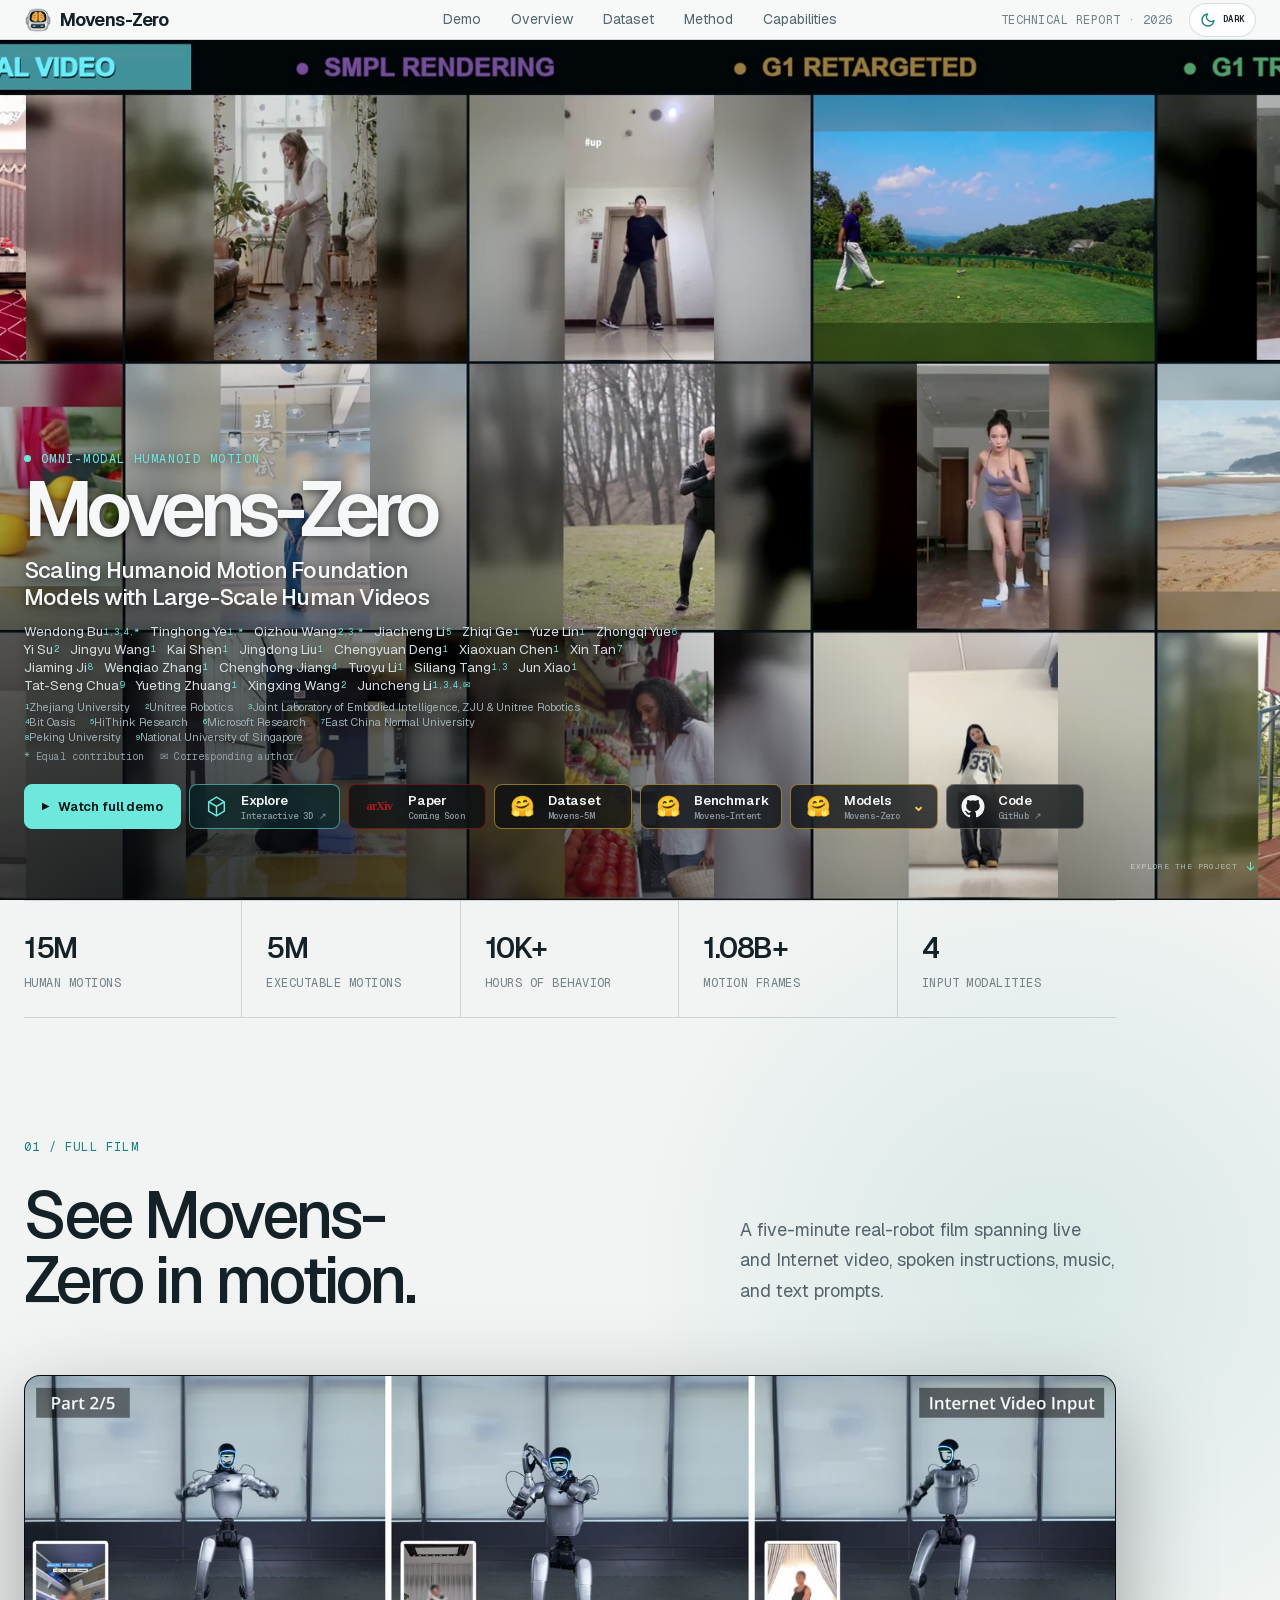
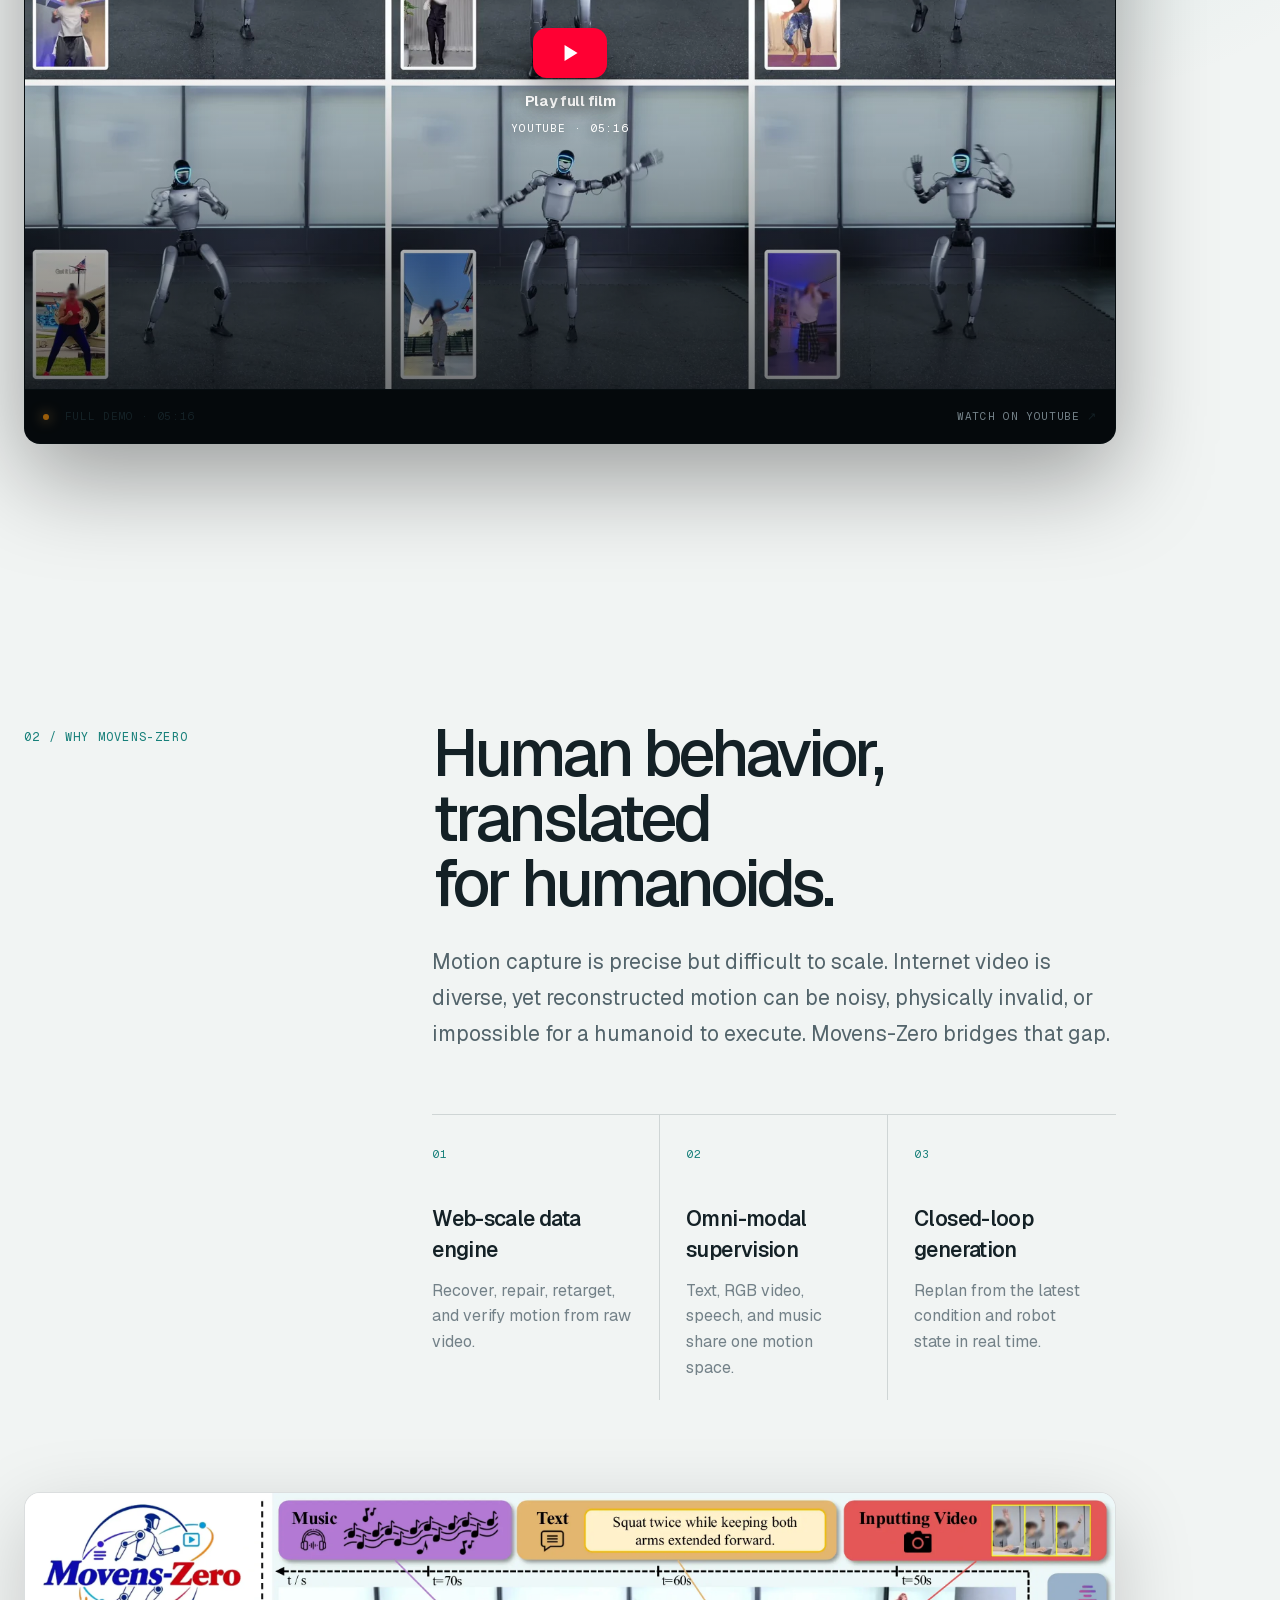
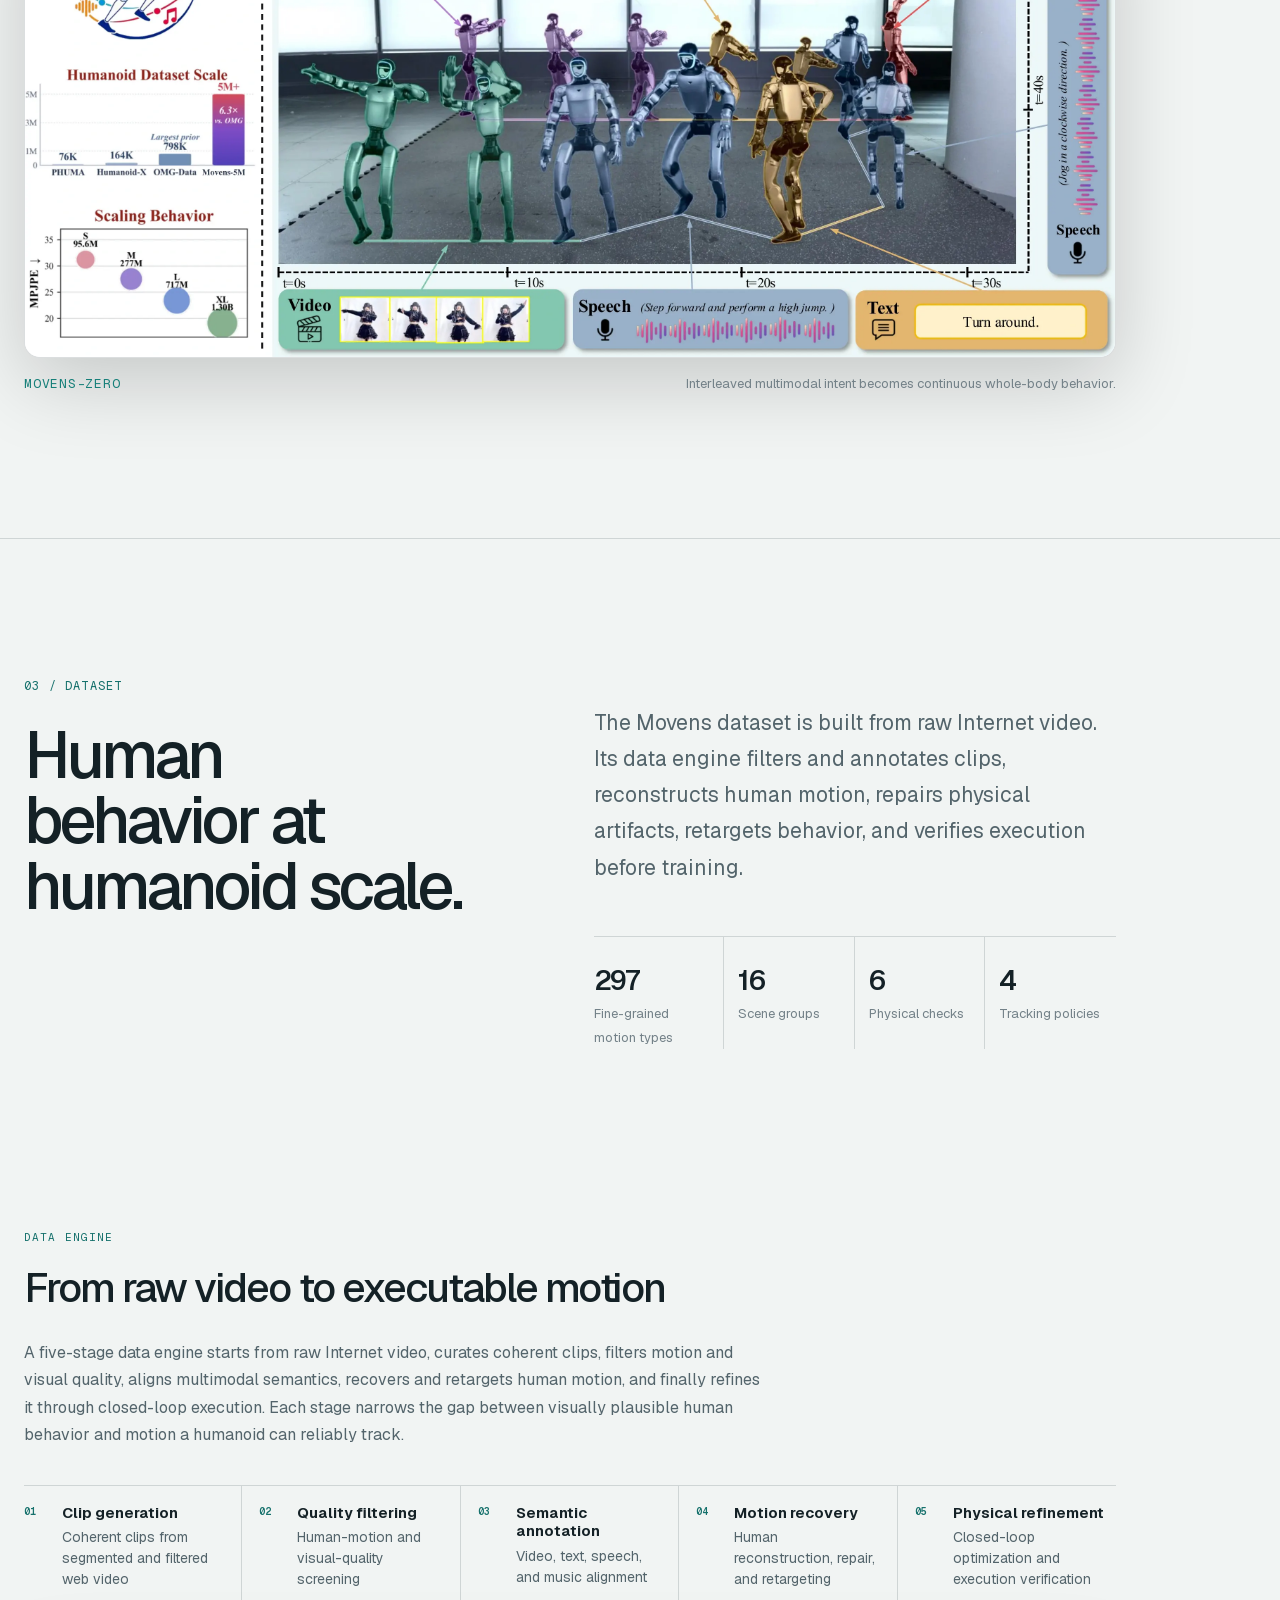
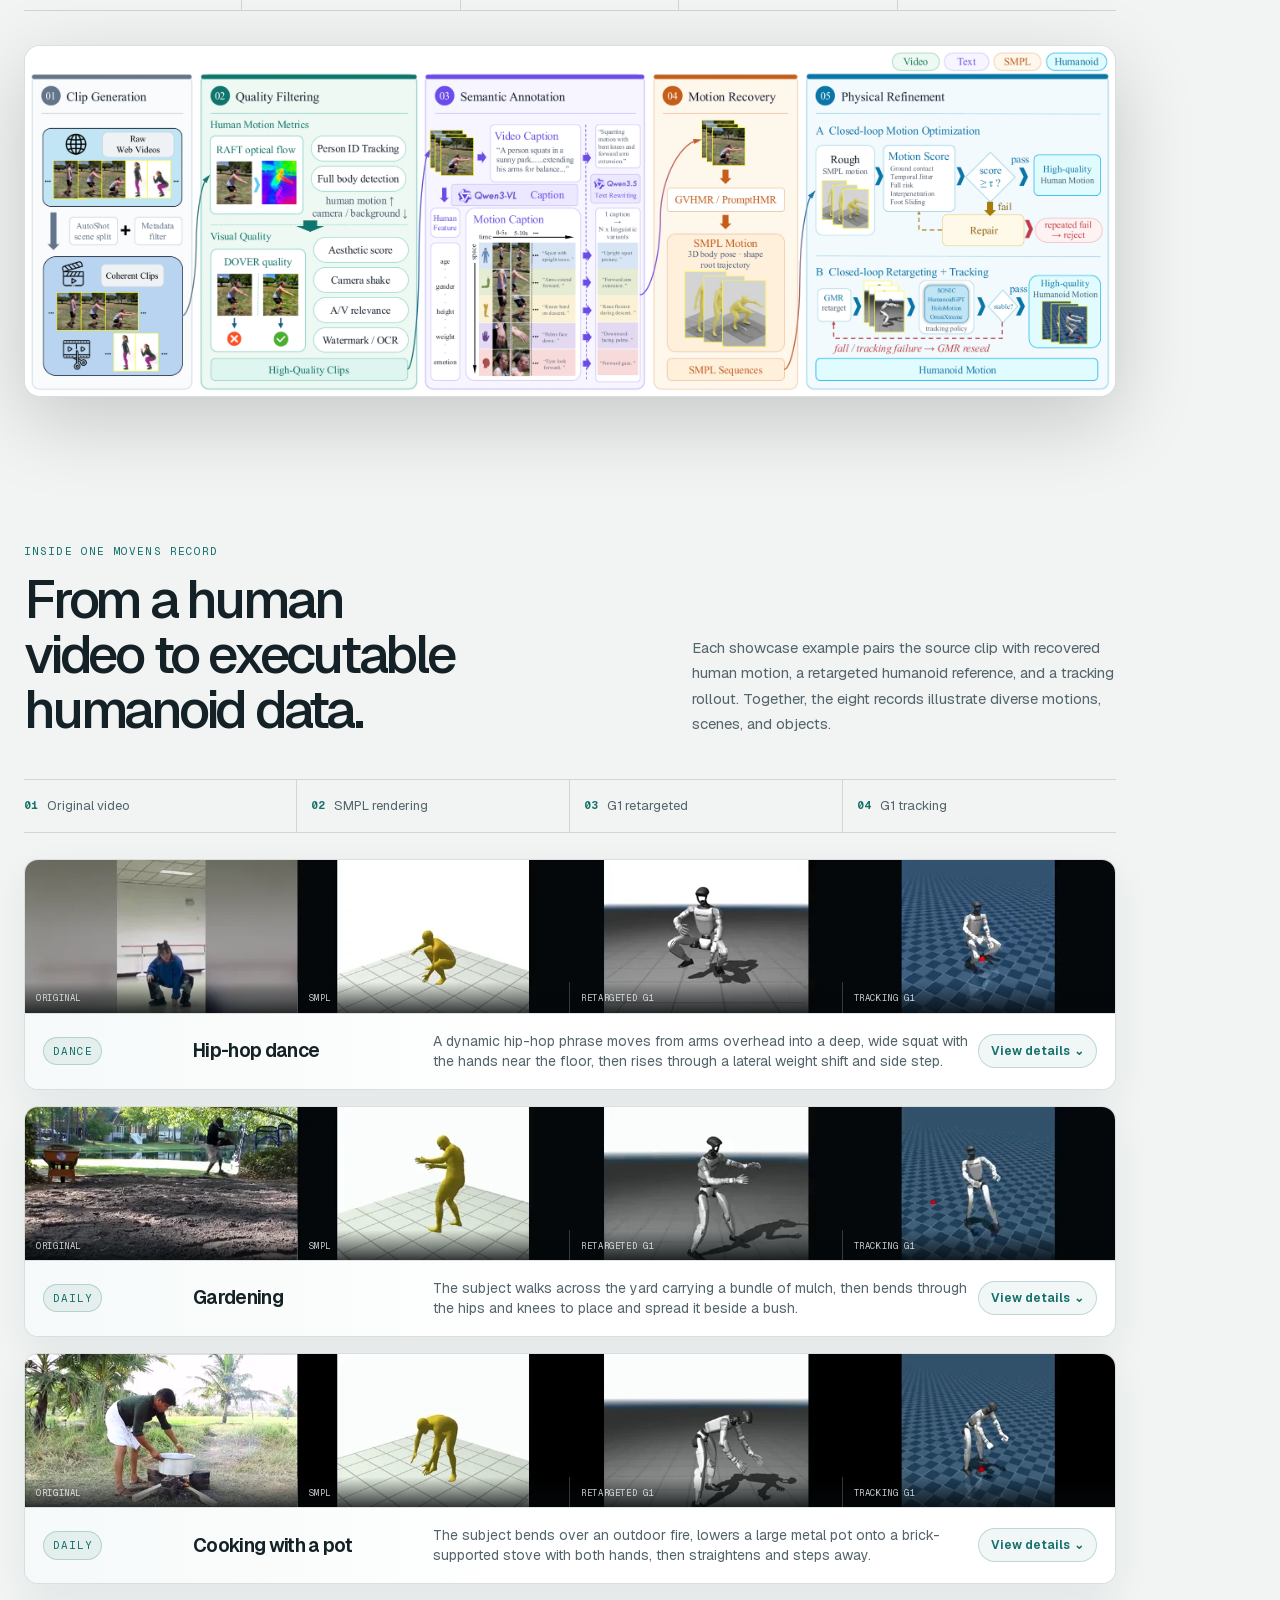
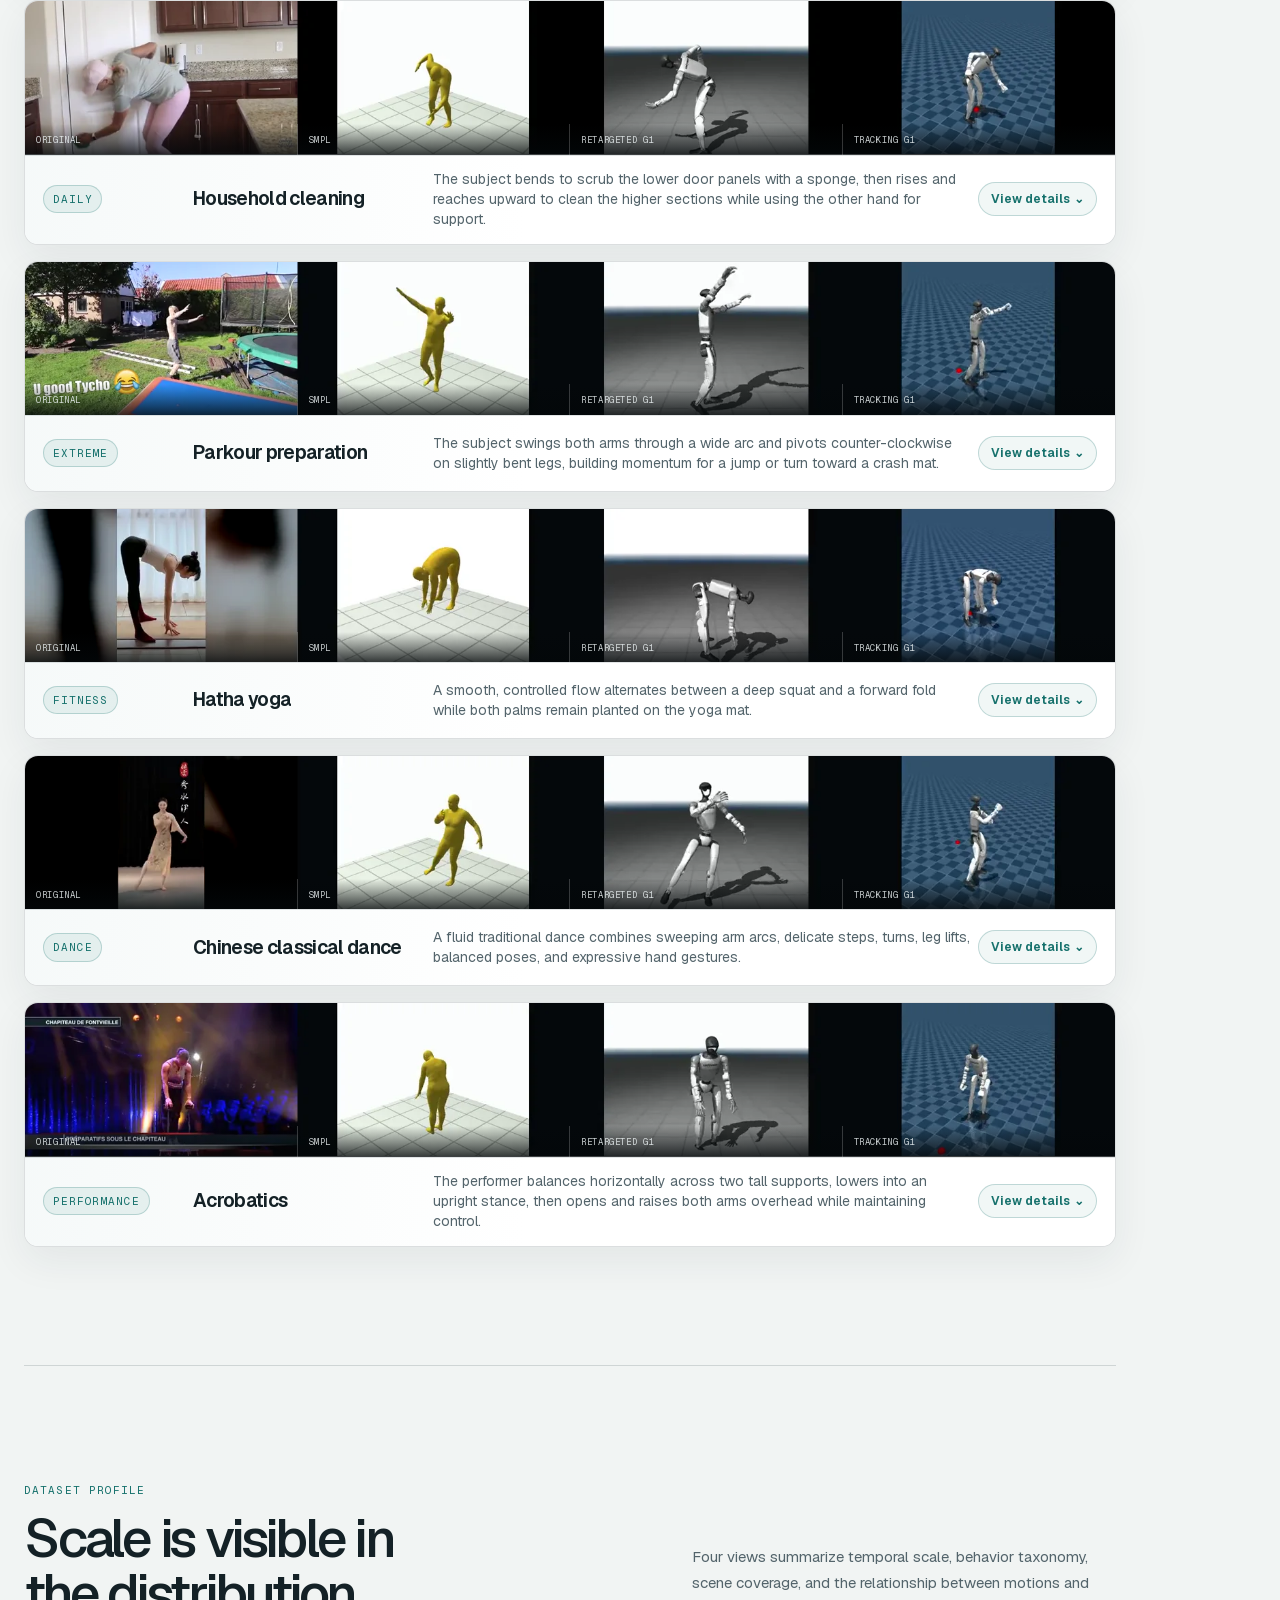
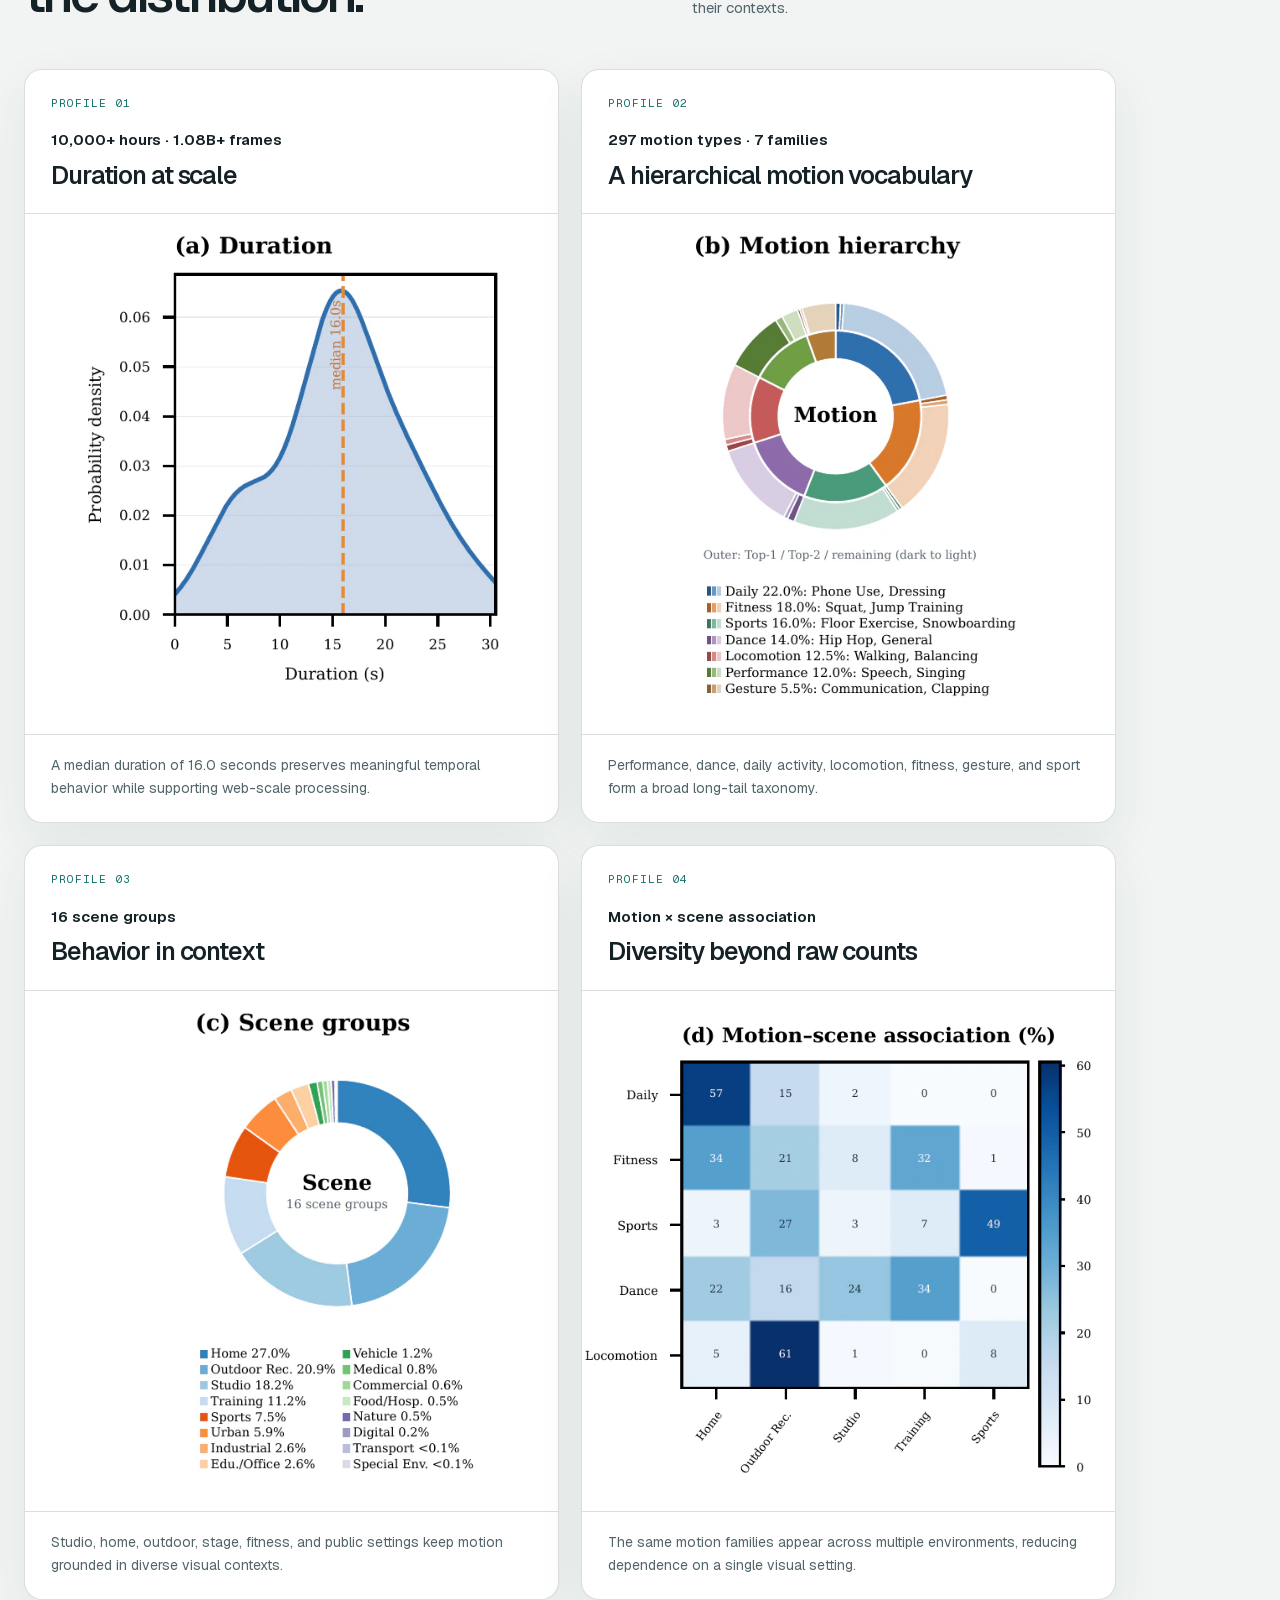
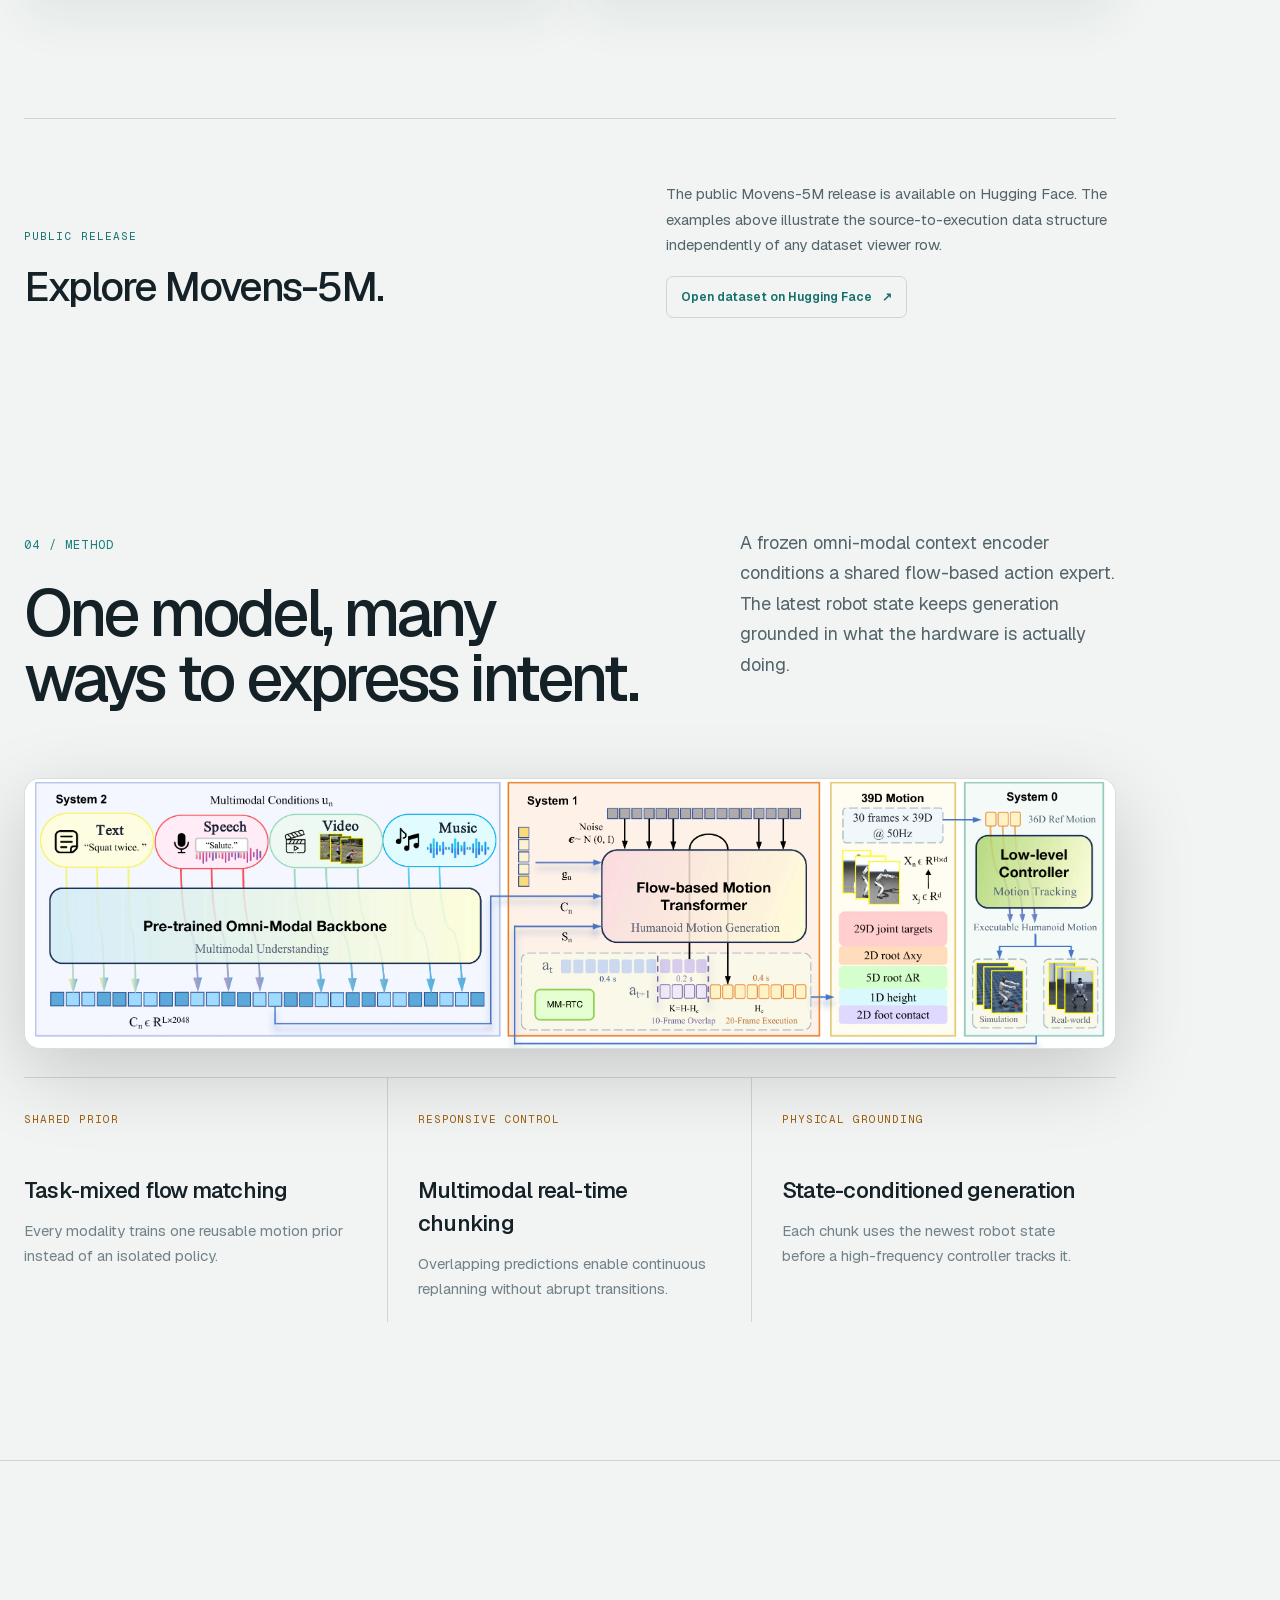
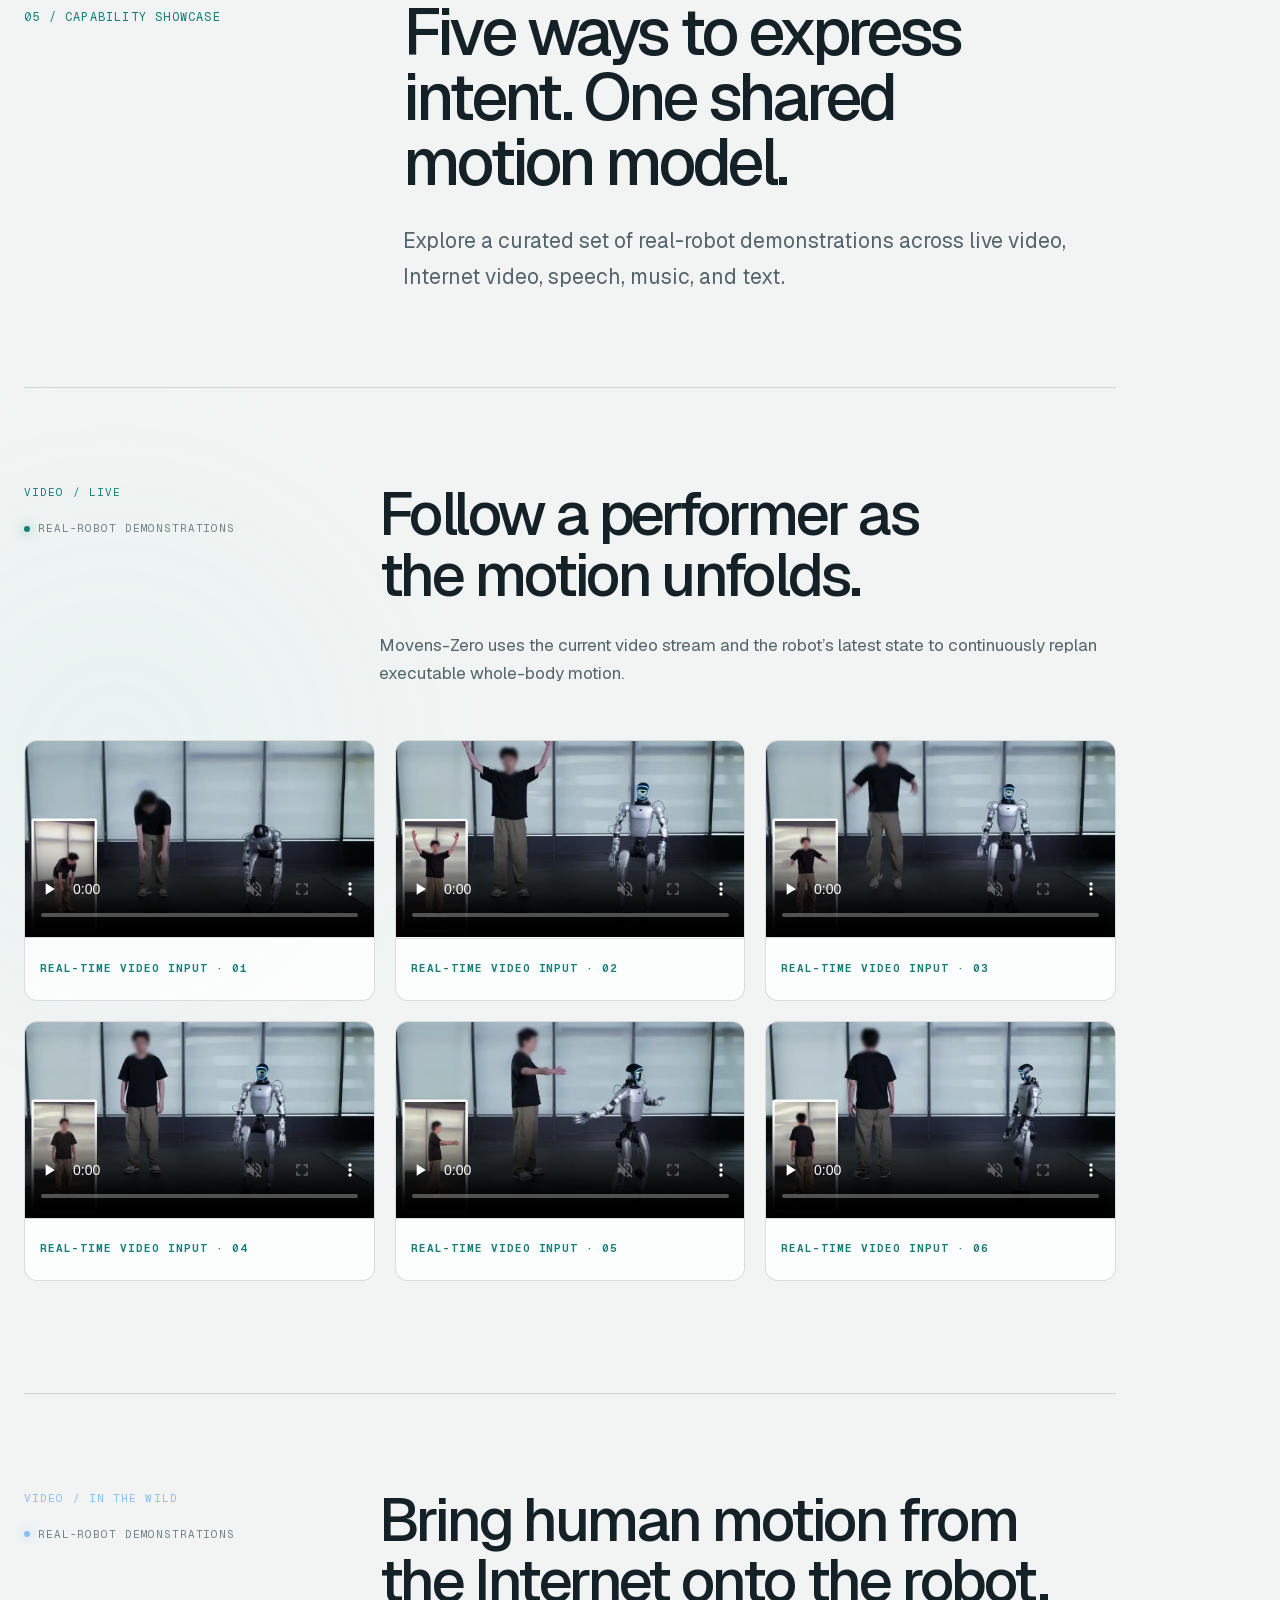
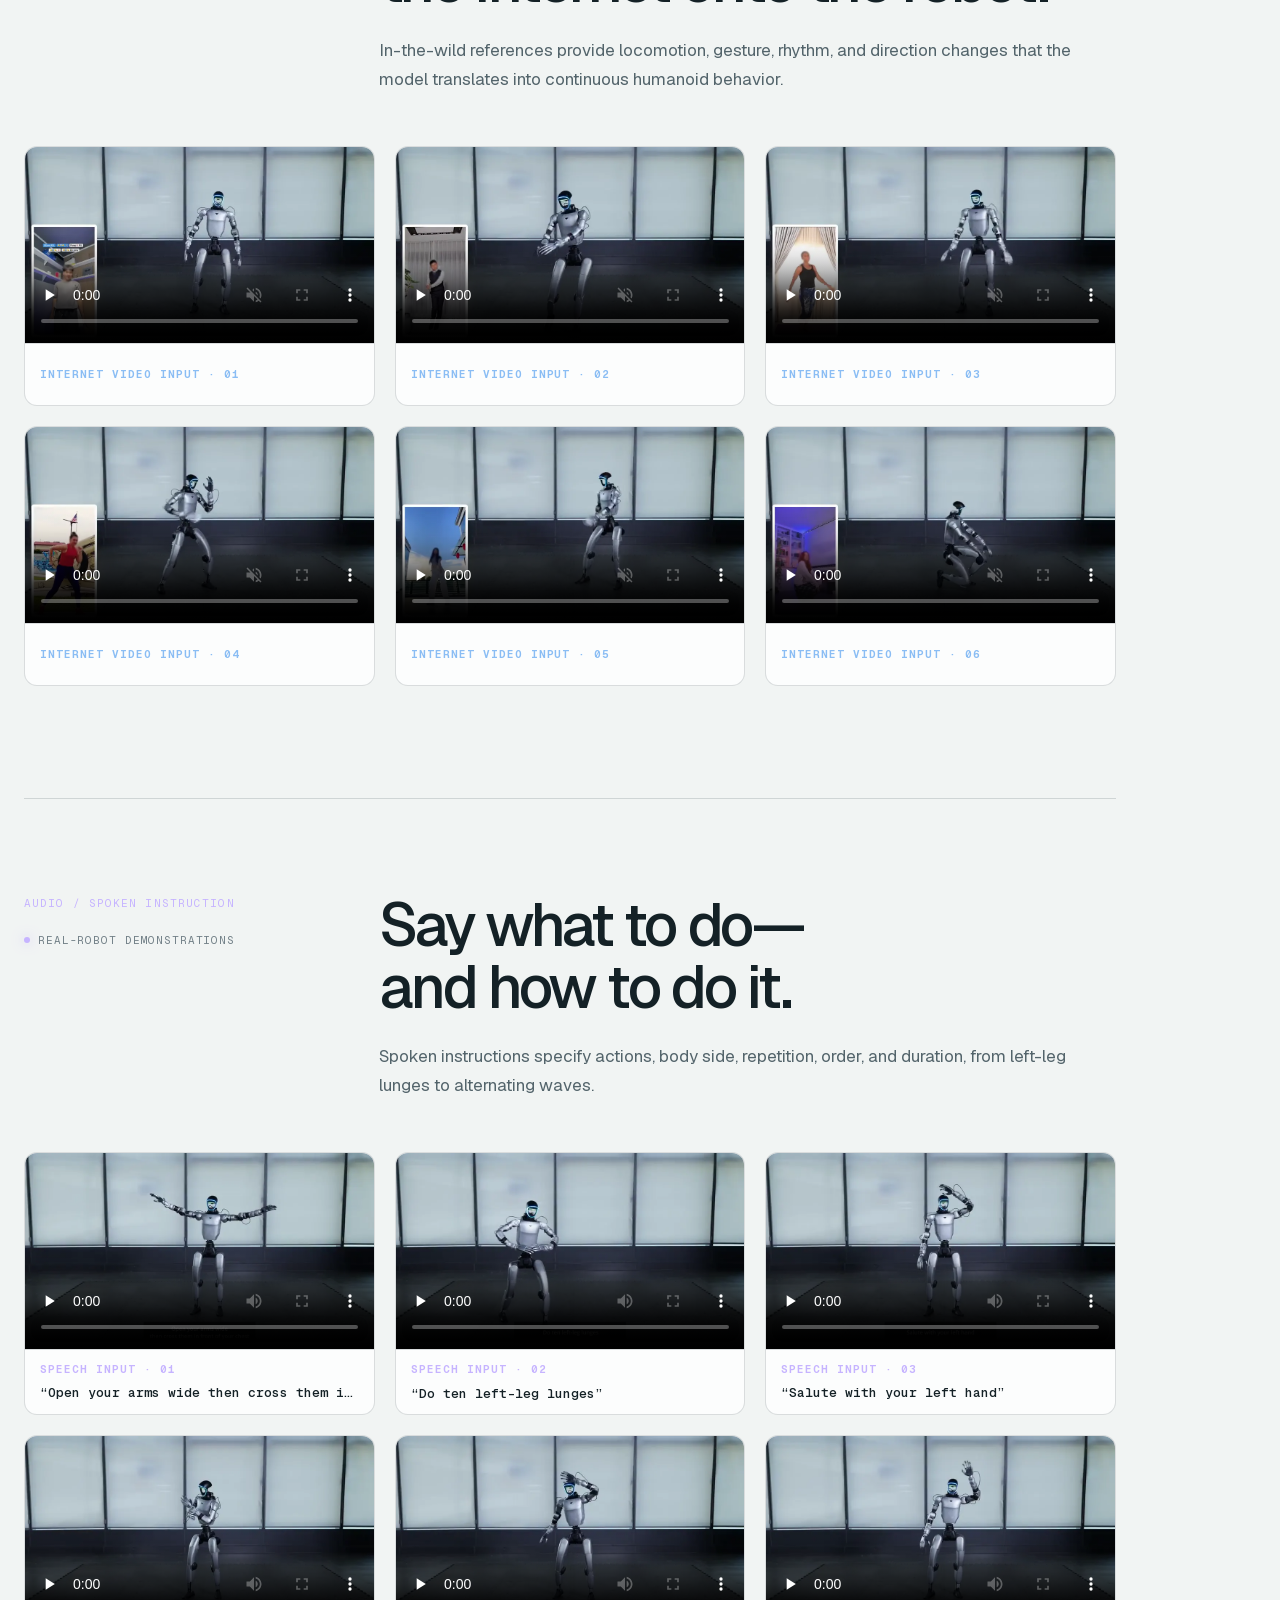
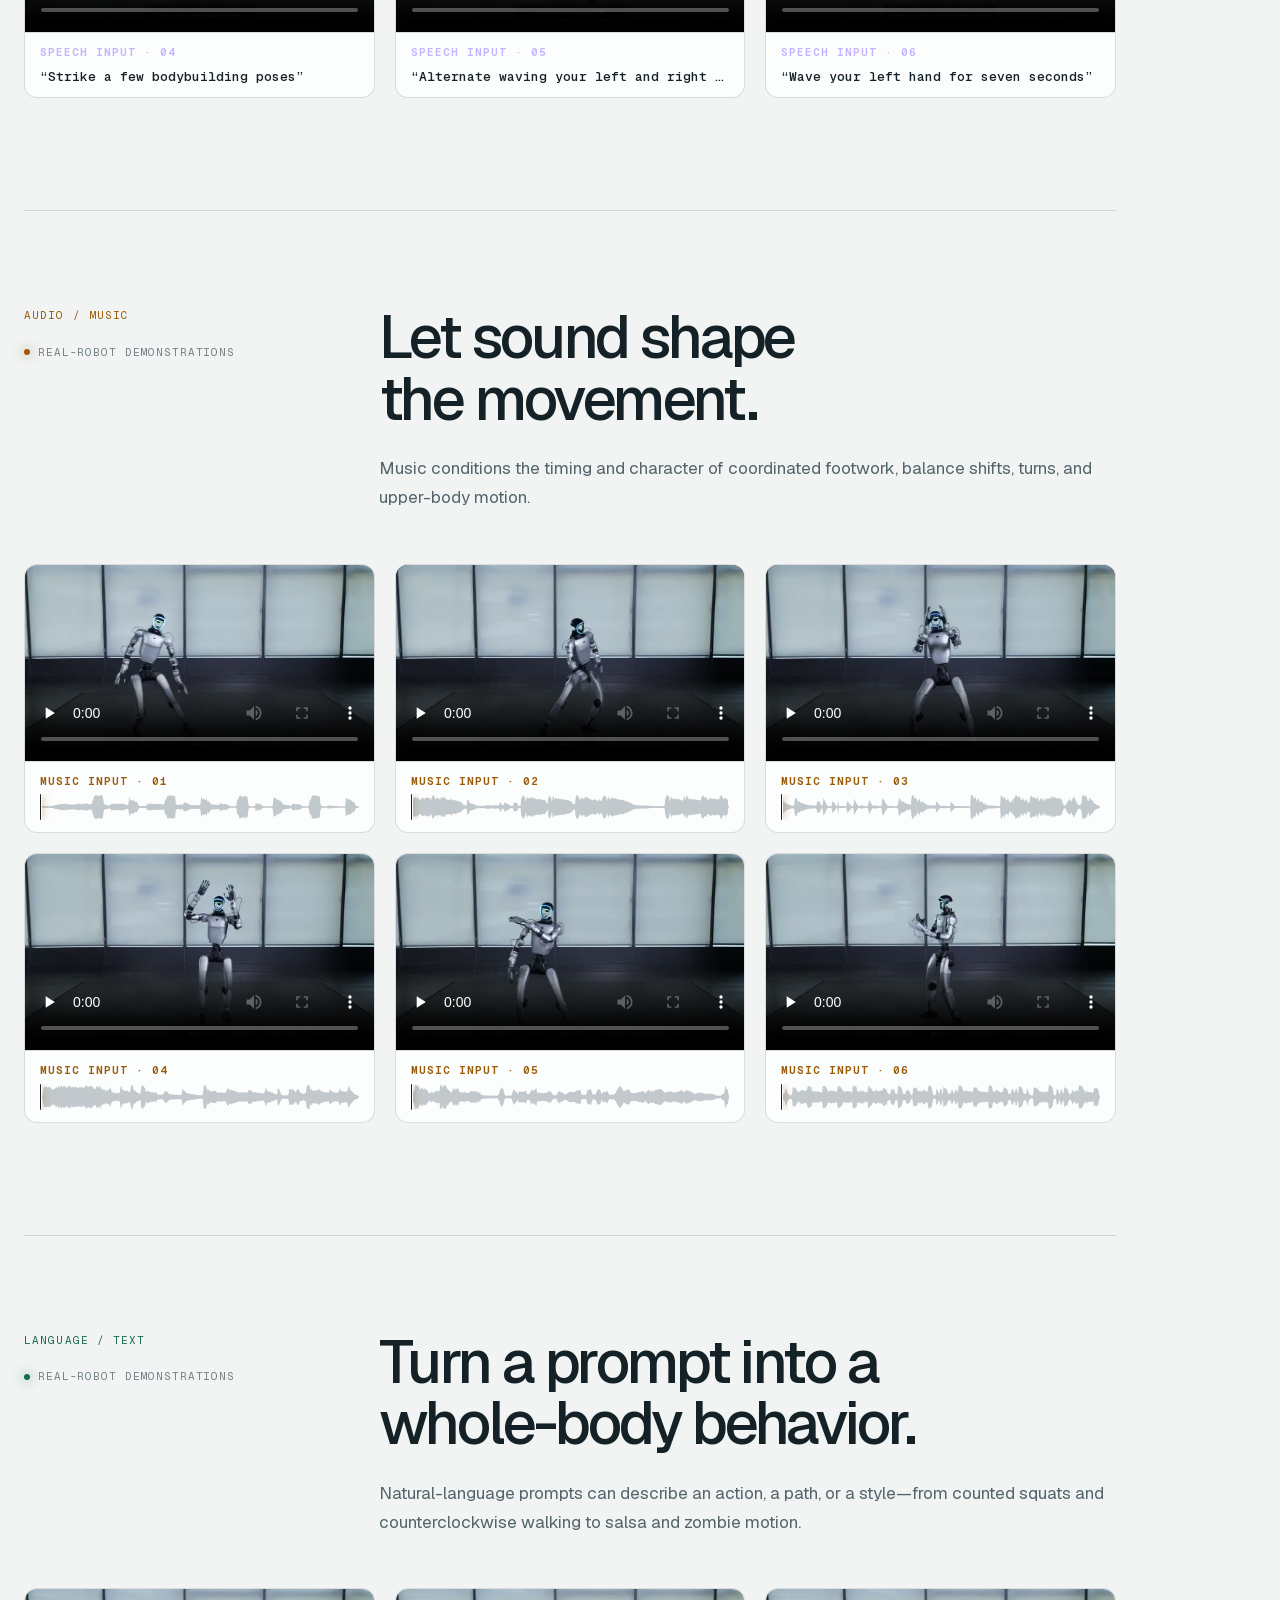
==== index.html @ 5b5c89a0 "Clear project page lint errors" ====
<!DOCTYPE html><html lang="en"><head><meta charSet="utf-8"/><meta name="viewport" content="width=device-width, initial-scale=1"/><link rel="preload" as="image" href="/media/figures/model.webp?v=paper368720d"/><link rel="stylesheet" href="/_next/static/css/index.CkPcHDKo.css" data-rsc-css-href="/_next/static/css/index.CkPcHDKo.css" data-precedence="vite-rsc/importer-resources"/><link rel="modulepreload" fetchPriority="low" href="/_next/static/chunks/index-DhB0YaJ4.js"/><script src="/_next/static/chunks/rolldown-runtime-C60lm6uB.js" type="module" async=""></script><script src="/_next/static/chunks/framework-BaE7mD_r.js" type="module" async=""></script><script src="/_next/static/chunks/app-elements-Drg5O4vw.js" type="module" async=""></script><script src="/_next/static/chunks/hash-D0ldriCF.js" type="module" async=""></script><script src="/_next/static/chunks/record-BdkTR7AP.js" type="module" async=""></script><script src="/_next/static/chunks/app-rsc-cache-busting-DcawEE0f.js" type="module" async=""></script><script src="/_next/static/chunks/app-rsc-render-mode-IDJu5NEE.js" type="module" async=""></script><script src="/_next/static/chunks/headers-CeAbe3am.js" type="module" async=""></script><script src="/_next/static/chunks/protocol-headers-URL33uU5.js" type="module" async=""></script><script src="/_next/static/chunks/deployment-id-DFhHa9wO.js" type="module" async=""></script><script src="/_next/static/chunks/navigation-errors-wvgRKjB-.js" type="module" async=""></script><link rel="modulepreload" href="/_next/static/chunks/layout-segment-context-CV8lsuQC.js" crossorigin=""/><link rel="modulepreload" href="/_next/static/chunks/HomeClient-DKEIhRLh.js" crossorigin=""/><title>Movens-Zero — Scaling Humanoid Motion Foundation Models</title><meta name="description" content="Movens-Zero scales humanoid motion learning with multimodal, execution-verified human behaviors."/><meta name="author" content="Wendong Bu"/><meta name="author" content="Tinghong Ye"/><meta name="author" content="Qizhou Wang"/><meta name="author" content="Jiacheng Li"/><meta name="author" content="Zhiqi Ge"/><meta name="author" content="Yuze Lin"/><meta name="author" content="Zhongqi Yue"/><meta name="author" content="Yi Su"/><meta name="author" content="Jingyu Wang"/><meta name="author" content="Kai Shen"/><meta name="author" content="Jingdong Liu"/><meta name="author" content="Chengyuan Deng"/><meta name="author" content="Xiaoxuan Chen"/><meta name="author" content="Xin Tan"/><meta name="author" content="Jiaming Ji"/><meta name="author" content="Wenqiao Zhang"/><meta name="author" content="Chenghong Jiang"/><meta name="author" content="Tuoyu Li"/><meta name="author" content="Siliang Tang"/><meta name="author" content="Jun Xiao"/><meta name="author" content="Tat-Seng Chua"/><meta name="author" content="Yueting Zhuang"/><meta name="author" content="Xingxing Wang"/><meta name="author" content="Juncheng Li"/><meta property="og:title" content="Movens-Zero — Scaling Humanoid Motion Foundation Models"/><meta property="og:description" content="Movens-Zero scales humanoid motion learning with multimodal, execution-verified human behaviors."/><meta property="og:url" content="https://movens-zero.github.io"/><meta property="og:site_name" content="Movens-Zero"/><meta property="og:type" content="website"/><meta property="og:image" content="https://movens-zero.github.io/media/posters/dataset-teaser.webp"/><meta property="og:image:width" content="2000"/><meta property="og:image:height" content="1000"/><meta property="og:image:alt" content="Movens-Zero — Scaling Humanoid Motion Foundation Models"/><meta name="twitter:card" content="summary_large_image"/><meta name="twitter:title" content="Movens-Zero — Scaling Humanoid Motion Foundation Models"/><meta name="twitter:description" content="Movens-Zero scales humanoid motion learning with multimodal, execution-verified human behaviors."/><meta name="twitter:image" content="https://movens-zero.github.io/media/posters/dataset-teaser.webp"/><link rel="shortcut icon" href="/favicon-32.png?v=7"/><link rel="icon" href="/favicon-16.png?v=7" sizes="16x16" type="image/png"/><link rel="icon" href="/favicon-32.png?v=7" sizes="32x32" type="image/png"/><link rel="icon" href="/favicon.png?v=7" sizes="512x512" type="image/png"/><link rel="apple-touch-icon" href="/apple-touch-icon.png?v=7" sizes="180x180" type="image/png"/><meta name="color-scheme" content="dark light"/><script>Object.assign(((self[Symbol.for("vinext.navigationRuntime")]??={bootstrap:{routeManifest:null},functions:{}}).bootstrap.rsc??={rsc:[]}),{params:{},nav:{"pathname":"/","searchParams":[]}})</script><link rel="modulepreload" href="/_next/static/chunks/index-DhB0YaJ4.js" />
<link rel="preload" href="/_next/static/_vinext_fonts/geist-8ac0455e797f/geist-98bbbccb.woff2" as="font" type="font/woff2" crossorigin />
<link rel="preload" href="/_next/static/_vinext_fonts/geist-mono-00e989178794/geist-mono-013b2f2f.woff2" as="font" type="font/woff2" crossorigin />
<style data-vinext-fonts>/* cyrillic-ext */
@font-face {
  font-family: 'Geist';
  font-style: normal;
  font-weight: 100 900;
  font-display: swap;
  src: url(/_next/static/_vinext_fonts/geist-8ac0455e797f/geist-ff2310f5.woff2) format('woff2');
  unicode-range: U+0460-052F, U+1C80-1C8A, U+20B4, U+2DE0-2DFF, U+A640-A69F, U+FE2E-FE2F;
}
/* cyrillic */
@font-face {
  font-family: 'Geist';
  font-style: normal;
  font-weight: 100 900;
  font-display: swap;
  src: url(/_next/static/_vinext_fonts/geist-8ac0455e797f/geist-875ccdd4.woff2) format('woff2');
  unicode-range: U+0301, U+0400-045F, U+0490-0491, U+04B0-04B1, U+2116;
}
/* vietnamese */
@font-face {
  font-family: 'Geist';
  font-style: normal;
  font-weight: 100 900;
  font-display: swap;
  src: url(/_next/static/_vinext_fonts/geist-8ac0455e797f/geist-52306abf.woff2) format('woff2');
  unicode-range: U+0102-0103, U+0110-0111, U+0128-0129, U+0168-0169, U+01A0-01A1, U+01AF-01B0, U+0300-0301, U+0303-0304, U+0308-0309, U+0323, U+0329, U+1EA0-1EF9, U+20AB;
}
/* latin-ext */
@font-face {
  font-family: 'Geist';
  font-style: normal;
  font-weight: 100 900;
  font-display: swap;
  src: url(/_next/static/_vinext_fonts/geist-8ac0455e797f/geist-001175b1.woff2) format('woff2');
  unicode-range: U+0100-02BA, U+02BD-02C5, U+02C7-02CC, U+02CE-02D7, U+02DD-02FF, U+0304, U+0308, U+0329, U+1D00-1DBF, U+1E00-1E9F, U+1EF2-1EFF, U+2020, U+20A0-20AB, U+20AD-20C0, U+2113, U+2C60-2C7F, U+A720-A7FF;
}
/* latin */
@font-face {
  font-family: 'Geist';
  font-style: normal;
  font-weight: 100 900;
  font-display: swap;
  src: url(/_next/static/_vinext_fonts/geist-8ac0455e797f/geist-98bbbccb.woff2) format('woff2');
  unicode-range: U+0000-00FF, U+0131, U+0152-0153, U+02BB-02BC, U+02C6, U+02DA, U+02DC, U+0304, U+0308, U+0329, U+2000-206F, U+20AC, U+2122, U+2191, U+2193, U+2212, U+2215, U+FEFF, U+FFFD;
}

@font-face {
  font-family: 'Geist Fallback';
  src: local("Arial");
  ascent-override: 95.94%;
  descent-override: 28.16%;
  line-gap-override: 0.00%;
  size-adjust: 104.76%;
}

.__font_geist_19ysh9d { font-family: 'Geist', 'Geist Fallback'; font-style: normal; }

.__variable_geist_19ysh9d { --font-geist-sans: 'Geist', 'Geist Fallback'; }

/* cyrillic-ext */
@font-face {
  font-family: 'Geist Mono';
  font-style: normal;
  font-weight: 100 900;
  font-display: swap;
  src: url(/_next/static/_vinext_fonts/geist-mono-00e989178794/geist-mono-f6b33328.woff2) format('woff2');
  unicode-range: U+0460-052F, U+1C80-1C8A, U+20B4, U+2DE0-2DFF, U+A640-A69F, U+FE2E-FE2F;
}
/* cyrillic */
@font-face {
  font-family: 'Geist Mono';
  font-style: normal;
  font-weight: 100 900;
  font-display: swap;
  src: url(/_next/static/_vinext_fonts/geist-mono-00e989178794/geist-mono-44e03052.woff2) format('woff2');
  unicode-range: U+0301, U+0400-045F, U+0490-0491, U+04B0-04B1, U+2116;
}
/* symbols2 */
@font-face {
  font-family: 'Geist Mono';
  font-style: normal;
  font-weight: 100 900;
  font-display: swap;
  src: url(/_next/static/_vinext_fonts/geist-mono-00e989178794/geist-mono-0638449e.woff2) format('woff2');
  unicode-range: U+2000-2001, U+2004-2008, U+200A, U+23B8-23BD, U+2500-259F;
}
/* vietnamese */
@font-face {
  font-family: 'Geist Mono';
  font-style: normal;
  font-weight: 100 900;
  font-display: swap;
  src: url(/_next/static/_vinext_fonts/geist-mono-00e989178794/geist-mono-971fb274.woff2) format('woff2');
  unicode-range: U+0102-0103, U+0110-0111, U+0128-0129, U+0168-0169, U+01A0-01A1, U+01AF-01B0, U+0300-0301, U+0303-0304, U+0308-0309, U+0323, U+0329, U+1EA0-1EF9, U+20AB;
}
/* latin-ext */
@font-face {
  font-family: 'Geist Mono';
  font-style: normal;
  font-weight: 100 900;
  font-display: swap;
  src: url(/_next/static/_vinext_fonts/geist-mono-00e989178794/geist-mono-44745446.woff2) format('woff2');
  unicode-range: U+0100-02BA, U+02BD-02C5, U+02C7-02CC, U+02CE-02D7, U+02DD-02FF, U+0304, U+0308, U+0329, U+1D00-1DBF, U+1E00-1E9F, U+1EF2-1EFF, U+2020, U+20A0-20AB, U+20AD-20C0, U+2113, U+2C60-2C7F, U+A720-A7FF;
}
/* latin */
@font-face {
  font-family: 'Geist Mono';
  font-style: normal;
  font-weight: 100 900;
  font-display: swap;
  src: url(/_next/static/_vinext_fonts/geist-mono-00e989178794/geist-mono-013b2f2f.woff2) format('woff2');
  unicode-range: U+0000-00FF, U+0131, U+0152-0153, U+02BB-02BC, U+02C6, U+02DA, U+02DC, U+0304, U+0308, U+0329, U+2000-206F, U+20AC, U+2122, U+2191, U+2193, U+2212, U+2215, U+FEFF, U+FFFD;
}

@font-face {
  font-family: 'Geist Mono Fallback';
  src: local("Arial");
  ascent-override: 74.67%;
  descent-override: 21.92%;
  line-gap-override: 0.00%;
  size-adjust: 134.59%;
}

.__font_geist_mono_1001rt9 { font-family: 'Geist Mono', 'Geist Mono Fallback'; font-style: normal; }

.__variable_geist_mono_1001rt9 { --font-geist-mono: 'Geist Mono', 'Geist Mono Fallback'; }
</style>
</head><body class="__variable_geist_19ysh9d __variable_geist_mono_1001rt9"><main class="site-shell" data-theme="dark"><nav class="site-nav" aria-label="Primary navigation"><a class="wordmark" href="#top" aria-label="Movens-Zero home"><span class="wordmark-mark" aria-hidden="true"></span><span>Movens-Zero</span></a><div class="nav-links"><a href="#demo">Demo</a><a href="#overview">Overview</a><a href="#dataset">Dataset</a><a href="#method">Method</a><a href="#behaviors">Capabilities</a></div><div class="nav-actions"><span class="nav-status">Technical Report · 2026</span><button type="button" class="theme-toggle" aria-label="Switch to light theme" aria-pressed="false"><span class="theme-toggle-icon" aria-hidden="true"><svg viewBox="0 0 24 24" fill="none" stroke="currentColor" stroke-width="2" stroke-linecap="round" stroke-linejoin="round" focusable="false"><circle cx="12" cy="12" r="4"></circle><path d="M12 2v2M12 20v2M4.93 4.93l1.42 1.42M17.66 17.66l1.41 1.41M2 12h2M20 12h2M6.34 17.66l-1.41 1.41M19.07 4.93l-1.41 1.42"></path></svg></span><b>Light</b></button></div></nav><nav class="floating-toc is-hero-hidden" aria-label="On this page" data-tone="dark"><span class="floating-toc-title">On this page</span><a href="#top" data-depth="root" class="is-active" aria-current="location" aria-label="00 Cover"><span class="floating-toc-index">00</span><span class="floating-toc-label">Cover</span></a><a href="#demo" data-depth="root" aria-label="01 Full film"><span class="floating-toc-index">01</span><span class="floating-toc-label">Full film</span></a><a href="#overview" data-depth="root" aria-label="02 Overview"><span class="floating-toc-index">02</span><span class="floating-toc-label">Overview</span></a><a href="#dataset" data-depth="root" aria-label="03 Dataset"><span class="floating-toc-index">03</span><span class="floating-toc-label">Dataset</span></a><a href="#method" data-depth="root" aria-label="04 Method"><span class="floating-toc-index">04</span><span class="floating-toc-label">Method</span></a><a href="#behaviors" data-depth="root" aria-label="05 Capabilities"><span class="floating-toc-index">05</span><span class="floating-toc-label">Capabilities</span></a><a href="#behavior-realtime" data-depth="child" aria-label="05A Live video"><span class="floating-toc-index">05A</span><span class="floating-toc-label">Live video</span></a><a href="#behavior-internet" data-depth="child" aria-label="05B Internet video"><span class="floating-toc-index">05B</span><span class="floating-toc-label">Internet video</span></a><a href="#behavior-speech" data-depth="child" aria-label="05C Speech"><span class="floating-toc-index">05C</span><span class="floating-toc-label">Speech</span></a><a href="#behavior-music" data-depth="child" aria-label="05D Music"><span class="floating-toc-index">05D</span><span class="floating-toc-label">Music</span></a><a href="#behavior-text" data-depth="child" aria-label="05E Text"><span class="floating-toc-index">05E</span><span class="floating-toc-label">Text</span></a><a href="#scaling" data-depth="root" aria-label="06 Scaling"><span class="floating-toc-index">06</span><span class="floating-toc-label">Scaling</span></a><a href="#citation" data-depth="root" aria-label="07 Citation"><span class="floating-toc-index">07</span><span class="floating-toc-label">Citation</span></a></nav><section class="hero" id="top"><video class="hero-background" autoPlay="" muted="" loop="" playsInline="" preload="metadata" poster="/media/posters/dataset-teaser.webp?v=teaser2s3" aria-hidden="true" tabindex="-1"><source src="/media/video/dataset-teaser.mp4?v=teaser2s3" type="video/mp4"/></video><span class="hero-scrim" aria-hidden="true"></span><div class="hero-inner"><div class="hero-copy"><p class="eyebrow"><span class="status-dot" aria-hidden="true"></span>Omni-modal humanoid motion</p><h1 class="hero-title"><span class="hero-name">Movens-Zero</span><span class="hero-paper-title">Scaling Humanoid Motion Foundation Models with Large-Scale Human Videos</span></h1><div class="publication-credits"><div class="author-line" aria-label="Paper authors"><p class="publication-author-row"><span class="author-name">Wendong Bu<sup>1,3,4<!-- -->,*</sup></span><span class="author-name">Tinghong Ye<sup>1<!-- -->,*</sup></span><span class="author-name">Qizhou Wang<sup>2,3<!-- -->,*</sup></span><span class="author-name">Jiacheng Li<sup>5</sup></span><span class="author-name">Zhiqi Ge<sup>1</sup></span><span class="author-name">Yuze Lin<sup>1</sup></span><span class="author-name">Zhongqi Yue<sup>6</sup></span></p><p class="publication-author-row"><span class="author-name">Yi Su<sup>2</sup></span><span class="author-name">Jingyu Wang<sup>1</sup></span><span class="author-name">Kai Shen<sup>1</sup></span><span class="author-name">Jingdong Liu<sup>1</sup></span><span class="author-name">Chengyuan Deng<sup>1</sup></span><span class="author-name">Xiaoxuan Chen<sup>1</sup></span><span class="author-name">Xin Tan<sup>7</sup></span></p><p class="publication-author-row"><span class="author-name">Jiaming Ji<sup>8</sup></span><span class="author-name">Wenqiao Zhang<sup>1</sup></span><span class="author-name">Chenghong Jiang<sup>4</sup></span><span class="author-name">Tuoyu Li<sup>1</sup></span><span class="author-name">Siliang Tang<sup>1,3</sup></span><span class="author-name">Jun Xiao<sup>1</sup></span></p><p class="publication-author-row"><span class="author-name">Tat-Seng Chua<sup>9</sup></span><span class="author-name">Yueting Zhuang<sup>1</sup></span><span class="author-name">Xingxing Wang<sup>2</sup></span><span class="author-name">Juncheng Li<sup>1,3,4<!-- -->,✉</sup></span></p></div><div class="affiliation-line" aria-label="Paper affiliations"><p class="publication-institution-row"><span class="institution-name"><sup>1</sup>Zhejiang University</span><span class="institution-name"><sup>2</sup>Unitree Robotics</span><span class="institution-name"><sup>3</sup>Joint Laboratory of Embodied Intelligence, ZJU &amp; Unitree Robotics</span></p><p class="publication-institution-row"><span class="institution-name"><sup>4</sup>Bit Oasis</span><span class="institution-name"><sup>5</sup>HiThink Research</span><span class="institution-name"><sup>6</sup>Microsoft Research</span><span class="institution-name"><sup>7</sup>East China Normal University</span></p><p class="publication-institution-row"><span class="institution-name"><sup>8</sup>Peking University</span><span class="institution-name"><sup>9</sup>National University of Singapore</span></p></div><p class="publication-notes"><span>* Equal contribution</span><span>✉ Corresponding author</span></p></div><div class="hero-actions" aria-label="Project resources"><a class="button button-primary" href="#demo"><span class="play-icon" aria-hidden="true">▶</span>Watch full demo</a><a class="button button-resource button-explorer" href="/explorer" target="_blank" rel="noreferrer" aria-label="Open the interactive motion explorer in a new tab"><span class="resource-mark resource-mark-explorer" aria-hidden="true"><svg viewBox="0 0 24 24" role="presentation"><path d="M4.5 7.5 12 3l7.5 4.5v9L12 21l-7.5-4.5v-9Z"></path><path d="m4.8 7.7 7.2 4.2 7.2-4.2M12 12v8.5"></path></svg></span><span class="resource-copy">Explore <small class="resource-release-name">Interactive 3D ↗</small></span></a><span class="button button-resource button-arxiv is-disabled" aria-disabled="true"><span class="resource-mark resource-mark-arxiv">arXiv</span><span class="resource-copy">Paper <small class="resource-release-name">Coming Soon</small></span></span><a class="button button-resource button-huggingface" href="https://huggingface.co/datasets/wendell0218/OmniHM-5M" target="_blank" rel="noreferrer"><span class="resource-mark resource-mark-hf" aria-hidden="true">🤗</span><span class="resource-copy">Dataset <small class="resource-release-name">Movens-5M</small></span></a><a class="button button-resource button-huggingface" href="https://huggingface.co/datasets/wendell0218/OmniHM-Intent" target="_blank" rel="noreferrer" aria-label="Movens-Intent benchmark on Hugging Face (opens in a new tab)"><span class="resource-mark resource-mark-hf" aria-hidden="true">🤗</span><span class="resource-copy">Benchmark <small class="resource-release-name">Movens-Intent</small></span></a><div class="model-resource"><button type="button" class="button button-resource button-huggingface button-models" aria-expanded="false" aria-controls="model-scale-panel"><span class="resource-mark resource-mark-hf" aria-hidden="true">🤗</span><span class="resource-copy">Models <small class="resource-release-name">Movens-Zero</small></span><span class="model-trigger-chevron" aria-hidden="true">⌄</span></button><div class="model-scale-popover" id="model-scale-panel" hidden=""><div class="model-scale-list"><div class="model-scale-row"><b>S</b><span><strong>95.6M</strong><small>12<!-- --> layers · width <!-- -->768</small></span><i>Coming soon</i></div><div class="model-scale-row"><b>M</b><span><strong>277.0M</strong><small>16<!-- --> layers · width <!-- -->1,152</small></span><i>Coming soon</i></div><div class="model-scale-row"><b>L</b><span><strong>717.4M</strong><small>24<!-- --> layers · width <!-- -->1,536</small></span><i>Coming soon</i></div><div class="model-scale-row"><b>XL</b><span><strong>1.30B</strong><small>28<!-- --> layers · width <!-- -->1,920</small></span><i>Coming soon</i></div></div></div></div><a class="button button-resource button-github" href="https://github.com/wendell0218/Movens-Zero" target="_blank" rel="noreferrer" aria-label="Code on GitHub (opens in a new tab)"><span class="resource-mark resource-mark-github" aria-hidden="true"><svg viewBox="0 0 24 24" role="presentation"><path d="M10.226 17.284c-2.965-.36-5.054-2.493-5.054-5.256 0-1.123.404-2.336 1.078-3.144-.292-.741-.247-2.314.09-2.965.898-.112 2.111.36 2.83 1.01.853-.269 1.752-.404 2.853-.404 1.1 0 1.999.135 2.807.382.696-.629 1.932-1.1 2.83-.988.315.606.36 2.179.067 2.942.72.854 1.101 2 1.101 3.167 0 2.763-2.089 4.852-5.098 5.234.763.494 1.28 1.572 1.28 2.807v2.336c0 .674.561 1.056 1.235.786 4.066-1.55 7.255-5.615 7.255-10.646C23.5 6.188 18.334 1 11.978 1 5.62 1 .5 6.188.5 12.545c0 4.986 3.167 9.12 7.435 10.669.606.225 1.19-.18 1.19-.786V20.63a2.9 2.9 0 0 1-1.078.224c-1.483 0-2.359-.808-2.987-2.313-.247-.607-.517-.966-1.034-1.033-.27-.023-.359-.135-.359-.27 0-.27.45-.471.898-.471.652 0 1.213.404 1.797 1.235.45.651.921.943 1.483.943.561 0 .92-.202 1.437-.719.382-.381.674-.718.944-.943"></path></svg></span><span class="resource-copy">Code <small class="resource-release-name">GitHub ↗</small></span></a></div></div></div><a class="hero-scroll" href="#demo">Explore the project <span aria-hidden="true">↓</span></a></section><section class="metric-rail" aria-label="Movens dataset highlights"><article><strong>15M</strong><span>Human motions</span></article><article><strong>5M</strong><span>Executable motions</span></article><article><strong>10K+</strong><span>Hours of behavior</span></article><article><strong>1.08B+</strong><span>Motion frames</span></article><article><strong>4</strong><span>Input modalities</span></article></section><section class="section feature-demo-section" id="demo"><div class="section-heading"><div><p class="section-index">01 / Full film</p><h2>See Movens-Zero in motion.</h2></div><p>A five-minute real-robot film spanning live and Internet video, spoken instructions, music, and text prompts.</p></div><div class="feature-video-shell"><button type="button" class="youtube-poster" aria-label="Play the full Movens-Zero demo on YouTube"><img src="/media/posters/movens-zero-full-demo.webp" alt=""/><span class="youtube-poster-shade" aria-hidden="true"></span><span class="youtube-play" aria-hidden="true"><i></i><b>Play full film</b><small>YouTube · 05:16</small></span></button><div class="video-meta"><span><i aria-hidden="true"></i> Full demo · 05:16</span><a href="https://youtu.be/r8vKR77GkQo" target="_blank" rel="noreferrer">Watch on YouTube <span aria-hidden="true">↗</span></a></div></div></section><div class="overview-section" id="overview"><section class="section split-intro"><div><p class="section-index">02 / Why Movens-Zero</p></div><div><h2>Human behavior, translated for humanoids.</h2><p class="section-lede">Motion capture is precise but difficult to scale. Internet video is diverse, yet reconstructed motion can be noisy, physically invalid, or impossible for a humanoid to execute. Movens-Zero bridges that gap.</p><div class="contribution-grid"><article><span>01</span><h3>Web-scale data engine</h3><p>Recover, repair, retarget, and verify motion from raw video.</p></article><article><span>02</span><h3>Omni-modal supervision</h3><p>Text, RGB video, speech, and music share one motion space.</p></article><article><span>03</span><h3>Closed-loop generation</h3><p>Replan from the latest condition and robot state in real time.</p></article></div></div></section><figure class="overview-figure"><div class="figure-frame figure-frame-light"><img src="/media/figures/intro_v2.webp?v=paperbe1f85a" alt="Movens-Zero overview showing multimodal inputs, continuous humanoid behavior, dataset scale, and model scaling"/></div><figcaption><span>Movens-Zero</span>Interleaved multimodal intent becomes continuous whole-body behavior.</figcaption></figure></div><section class="dataset-band" id="dataset"><div class="section dataset-intro"><div><p class="section-index">03 / Dataset</p><h2>Human behavior at humanoid scale.</h2></div><div><p class="section-lede">The Movens dataset is built from raw Internet video. Its data engine filters and annotates clips, reconstructs human motion, repairs physical artifacts, retargets behavior, and verifies execution before training.</p><div class="dataset-facts"><article><strong>297</strong><span>Fine-grained motion types</span></article><article><strong>16</strong><span>Scene groups</span></article><article><strong>6</strong><span>Physical checks</span></article><article><strong>4</strong><span>Tracking policies</span></article></div></div></div><div class="section pipeline-layout"><div class="pipeline-copy"><p class="micro-label">Data engine</p><h3>From raw video to executable motion</h3><p class="pipeline-description">A five-stage data engine starts from raw Internet video, curates coherent clips, filters motion and visual quality, aligns multimodal semantics, recovers and retargets human motion, and finally refines it through closed-loop execution. Each stage narrows the gap between visually plausible human behavior and motion a humanoid can reliably track.</p></div><ol class="pipeline-stage-summary" aria-label="Five stages of the Movens data engine"><li><b>01</b><span><strong>Clip generation</strong>Coherent clips from segmented and filtered web video</span></li><li><b>02</b><span><strong>Quality filtering</strong>Human-motion and visual-quality screening</span></li><li><b>03</b><span><strong>Semantic annotation</strong>Video, text, speech, and music alignment</span></li><li><b>04</b><span><strong>Motion recovery</strong>Human reconstruction, repair, and retargeting</span></li><li><b>05</b><span><strong>Physical refinement</strong>Closed-loop optimization and execution verification</span></li></ol><div class="figure-frame figure-frame-light pipeline-figure"><img src="/media/figures/pipeline_v3.webp?v=paper368720d" alt="Five-stage Movens data pipeline from web video curation to physical humanoid execution verification"/></div></div><div class="section dataset-samples-section"><div class="dataset-showcase-heading"><div><p class="micro-label">Inside one Movens record</p><h3>From a human video to executable humanoid data.</h3></div><p>Each showcase example pairs the source clip with recovered human motion, a retargeted humanoid reference, and a tracking rollout. Together, the eight records illustrate diverse motions, scenes, and objects.</p></div><div class="dataset-stage-key" aria-label="Video panel order"><span><b>01</b>Original video</span><span><b>02</b>SMPL rendering</span><span><b>03</b>G1 retargeted</span><span><b>04</b>G1 tracking</span></div><div class="dataset-record-list"><article class="dataset-record "><button id="dataset-trigger-hip-hop-dance" type="button" class="dataset-record-card" aria-expanded="false" aria-controls="dataset-details-hip-hop-dance" aria-label="Expand details for Hip-hop dance"><div class="dataset-record-film"><video muted="" loop="" playsInline="" preload="none" poster="/media/posters/dataset-samples/hip-hop-dance.webp" aria-hidden="true" tabindex="-1"><source src="/media/video/dataset-samples/hip-hop-dance.mp4" type="video/mp4"/></video><div class="dataset-record-stages" aria-hidden="true"><span>Original</span><span>SMPL</span><span>Retargeted G1</span><span>Tracking G1</span></div></div><div class="dataset-record-copy"><p>dance</p><h4>Hip-hop dance</h4><span>A dynamic hip-hop phrase moves from arms overhead into a deep, wide squat with the hands near the floor, then rises through a lateral weight shift and side step.</span><b>View details<!-- --> <i aria-hidden="true">⌄</i></b></div></button><div id="dataset-details-hip-hop-dance" class="dataset-inline-details" role="region" aria-labelledby="dataset-trigger-hip-hop-dance" aria-hidden="true" inert=""><div class="dataset-inline-inner"><div class="dataset-detail-facts" aria-label="Record facts"><article><span>Duration</span><strong>5.06<!-- --> s</strong></article><article><span>Source FPS</span><strong>16.0</strong></article><article><span>Source audio</span><strong>Not detected</strong></article><article><span>Objects</span><strong>None tagged</strong></article><article><span>Subjects</span><strong>1</strong></article></div><div class="dataset-inline-summary"><article><p>Motion annotation</p><h5>What the subject does</h5><span>A dynamic hip-hop phrase moves from arms overhead into a deep, wide squat with the hands near the floor, then rises through a lateral weight shift and side step.</span></article><article><p>Scene context</p><h5>Where the motion happens</h5><span>An indoor dance studio with a light-green floor, white walls, fluorescent grid lighting, and a ballet barre.</span></article></div><div class="dataset-inline-technical"><section><header><p>Record provenance</p></header><dl><div><dt>Sample ID</dt><dd>00056286</dd></div><div><dt>Sample name</dt><dd>00056286_000001_009909_0_0</dd></div><div><dt>Motion type</dt><dd>dance_hip_hop</dd></div></dl></section><section class="dataset-subject-annotations"><header><p>Estimated subject annotations</p></header><dl><div><dt>Count</dt><dd>1</dd></div><div><dt>Age estimate</dt><dd>22</dd></div><div><dt>Height estimate</dt><dd>160<!-- --> cm</dd></div><div><dt>Weight estimate</dt><dd>55<!-- --> kg</dd></div><div><dt>Gender label</dt><dd>female</dd></div><div><dt>Mood label</dt><dd>focused</dd></div></dl></section></div><div class="dataset-caption-heading"><div><p>Dense motion annotation</p><h5>Time-coded, body-part captions</h5></div><span>1<!-- --> time <!-- -->segment</span></div><div class="dataset-caption-timeline"><article class="dataset-caption-segment"><header><span>0.0-5.0s</span><b>Segment <!-- -->01</b></header><div><section data-part="wholeBody"><h6>Whole body</h6><p>The person performs a dynamic hip-hop dance sequence, starting with arms raised overhead, then dropping into a low squat with hands near the floor, and finally rising while shifting weight and stepping slightly to the side. The motion is fluid and rhythmic, characteristic of hip-hop choreography.</p></section><section data-part="upperLimb"><h6>Upper limb</h6><p>Arms start raised above the head, then lower to rest near the knees and floor during the squat, and finally move to the sides as the person rises. The upper limbs show controlled, expressive movements throughout.</p></section><section data-part="lowerLimb"><h6>Lower limb</h6><p>Legs begin in a wide stance, then bend deeply into a squat with knees spread wide, and finally extend slightly as the person rises and shifts weight to the side. The lower limbs demonstrate strength and flexibility.</p></section><section data-part="hands"><h6>Hands</h6><p>Hands start raised, then move downward to touch or hover near the floor during the squat, and finally move to the sides as the person rises. The hands are used for balance and expressive gesture.</p></section><section data-part="face"><h6>Face</h6><p>Face is visible and directed toward the camera for most of the clip, showing focused expression with slight head tilts and movements in sync with the dance. The person’s gaze remains engaged with the viewer.</p></section></div></article></div></div></div></article><article class="dataset-record "><button id="dataset-trigger-gardening" type="button" class="dataset-record-card" aria-expanded="false" aria-controls="dataset-details-gardening" aria-label="Expand details for Gardening"><div class="dataset-record-film"><video muted="" loop="" playsInline="" preload="none" poster="/media/posters/dataset-samples/gardening.webp" aria-hidden="true" tabindex="-1"><source src="/media/video/dataset-samples/gardening.mp4" type="video/mp4"/></video><div class="dataset-record-stages" aria-hidden="true"><span>Original</span><span>SMPL</span><span>Retargeted G1</span><span>Tracking G1</span></div></div><div class="dataset-record-copy"><p>daily</p><h4>Gardening</h4><span>The subject walks across the yard carrying a bundle of mulch, then bends through the hips and knees to place and spread it beside a bush.</span><b>View details<!-- --> <i aria-hidden="true">⌄</i></b></div></button><div id="dataset-details-gardening" class="dataset-inline-details" role="region" aria-labelledby="dataset-trigger-gardening" aria-hidden="true" inert=""><div class="dataset-inline-inner"><div class="dataset-detail-facts" aria-label="Record facts"><article><span>Duration</span><strong>9.37<!-- --> s</strong></article><article><span>Source FPS</span><strong>30.0</strong></article><article><span>Source audio</span><strong>Present</strong></article><article><span>Objects</span><strong>bag</strong></article><article><span>Subjects</span><strong>1</strong></article></div><div class="dataset-inline-summary"><article><p>Motion annotation</p><h5>What the subject does</h5><span>The subject walks across the yard carrying a bundle of mulch, then bends through the hips and knees to place and spread it beside a bush.</span></article><article><p>Scene context</p><h5>Where the motion happens</h5><span>A sunny residential yard with tilled soil, a pond, nearby houses and trees, and an orange wheelbarrow.</span></article></div><div class="dataset-inline-technical"><section><header><p>Record provenance</p></header><dl><div><dt>Sample ID</dt><dd>00022816</dd></div><div><dt>Sample name</dt><dd>rP1Y8adVG3k_00005_0_278</dd></div><div><dt>Motion type</dt><dd>daily_gardening</dd></div></dl></section><section class="dataset-subject-annotations"><header><p>Estimated subject annotations</p></header><dl><div><dt>Count</dt><dd>1</dd></div><div><dt>Age estimate</dt><dd>35</dd></div><div><dt>Height estimate</dt><dd>175<!-- --> cm</dd></div><div><dt>Weight estimate</dt><dd>75<!-- --> kg</dd></div><div><dt>Gender label</dt><dd>male</dd></div><div><dt>Mood label</dt><dd>focused</dd></div></dl></section></div><div class="dataset-caption-heading"><div><p>Dense motion annotation</p><h5>Time-coded, body-part captions</h5></div><span>1<!-- --> time <!-- -->segment</span></div><div class="dataset-caption-timeline"><article class="dataset-caption-segment"><header><span>0.0-9.0s</span><b>Segment <!-- -->01</b></header><div><section data-part="wholeBody"><h6>Whole body</h6><p>The person walks from the left side of the frame toward the right, carrying a large bundle of dried leaves or mulch. They then bend forward at the waist to deposit the material onto the ground near a bush, maintaining a steady posture while distributing the material with their hands.</p></section><section data-part="upperLimb"><h6>Upper limb</h6><p>The person’s arms are initially extended forward while carrying the bundle, then lower as they bend to place the material on the ground. Their upper body leans forward during the depositing motion, with arms moving in a controlled downward arc.</p></section><section data-part="lowerLimb"><h6>Lower limb</h6><p>The person walks with a steady gait, stepping forward with alternating legs. Upon reaching the target area, they bend at the knees and hips to lower their torso, keeping their feet planted and slightly apart for stability.</p></section><section data-part="hands"><h6>Hands</h6><p>The hands grip the bundle firmly while walking, then release and spread the material onto the ground in a sweeping, downward motion as the person bends over.</p></section><section data-part="face"><h6>Face</h6><p>The person’s face is not clearly visible due to distance and angle, but their head is oriented downward during the bending and depositing phase, suggesting focused attention on the task.</p></section></div></article></div></div></div></article><article class="dataset-record "><button id="dataset-trigger-outdoor-cooking" type="button" class="dataset-record-card" aria-expanded="false" aria-controls="dataset-details-outdoor-cooking" aria-label="Expand details for Cooking with a pot"><div class="dataset-record-film"><video muted="" loop="" playsInline="" preload="none" poster="/media/posters/dataset-samples/outdoor-cooking.webp" aria-hidden="true" tabindex="-1"><source src="/media/video/dataset-samples/outdoor-cooking.mp4" type="video/mp4"/></video><div class="dataset-record-stages" aria-hidden="true"><span>Original</span><span>SMPL</span><span>Retargeted G1</span><span>Tracking G1</span></div></div><div class="dataset-record-copy"><p>daily</p><h4>Cooking with a pot</h4><span>The subject bends over an outdoor fire, lowers a large metal pot onto a brick-supported stove with both hands, then straightens and steps away.</span><b>View details<!-- --> <i aria-hidden="true">⌄</i></b></div></button><div id="dataset-details-outdoor-cooking" class="dataset-inline-details" role="region" aria-labelledby="dataset-trigger-outdoor-cooking" aria-hidden="true" inert=""><div class="dataset-inline-inner"><div class="dataset-detail-facts" aria-label="Record facts"><article><span>Duration</span><strong>3.34<!-- --> s</strong></article><article><span>Source FPS</span><strong>30.0</strong></article><article><span>Source audio</span><strong>Present</strong></article><article><span>Objects</span><strong>pot</strong></article><article><span>Subjects</span><strong>1</strong></article></div><div class="dataset-inline-summary"><article><p>Motion annotation</p><h5>What the subject does</h5><span>The subject bends over an outdoor fire, lowers a large metal pot onto a brick-supported stove with both hands, then straightens and steps away.</span></article><article><p>Scene context</p><h5>Where the motion happens</h5><span>A rural outdoor cooking area with a small wood fire, brick supports, tall grass, palm trees, and an overcast sky.</span></article></div><div class="dataset-inline-technical"><section><header><p>Record provenance</p></header><dl><div><dt>Sample ID</dt><dd>00009486</dd></div><div><dt>Sample name</dt><dd>FE7ycQZfve0_00013_0_99</dd></div><div><dt>Motion type</dt><dd>daily_cooking</dd></div></dl></section><section class="dataset-subject-annotations"><header><p>Estimated subject annotations</p></header><dl><div><dt>Count</dt><dd>1</dd></div><div><dt>Age estimate</dt><dd>28</dd></div><div><dt>Height estimate</dt><dd>172<!-- --> cm</dd></div><div><dt>Weight estimate</dt><dd>68<!-- --> kg</dd></div><div><dt>Gender label</dt><dd>male</dd></div><div><dt>Mood label</dt><dd>focused</dd></div></dl></section></div><div class="dataset-caption-heading"><div><p>Dense motion annotation</p><h5>Time-coded, body-part captions</h5></div><span>2<!-- --> time <!-- -->segments</span></div><div class="dataset-caption-timeline"><article class="dataset-caption-segment"><header><span>0.0-2.0s</span><b>Segment <!-- -->01</b></header><div><section data-part="wholeBody"><h6>Whole body</h6><p>The person is bent forward at the waist, leaning over a small outdoor fire setup, carefully placing a large metal pot onto a brick-supported stand above the flames.</p></section><section data-part="upperLimb"><h6>Upper limb</h6><p>Both arms are extended forward and downward; the right hand grips the pot&#x27;s rim while the left hand supports the pot&#x27;s side, coordinating to lower it steadily onto the stand.</p></section><section data-part="lowerLimb"><h6>Lower limb</h6><p>Legs are slightly bent at the knees to maintain balance while leaning; feet are planted firmly on the ground, with the right foot slightly ahead for stability.</p></section><section data-part="hands"><h6>Hands</h6><p>Right hand grips the pot&#x27;s rim with fingers curled over the edge; left hand supports the pot’s side with palm flat against the surface, both hands working in unison to position the pot.</p></section><section data-part="face"><h6>Face</h6><p>Face is angled downward, eyes focused intently on the pot and fire, showing concentration and care in placement.</p></section></div></article><article class="dataset-caption-segment"><header><span>2.0-3.4s</span><b>Segment <!-- -->02</b></header><div><section data-part="wholeBody"><h6>Whole body</h6><p>The person straightens up and steps back from the fire, turning slightly to the left, moving away from the cooking setup while keeping eyes on the pot.</p></section><section data-part="upperLimb"><h6>Upper limb</h6><p>Arms relax and swing naturally at the sides as the person steps back; the right arm swings slightly forward as the left leg moves back.</p></section><section data-part="lowerLimb"><h6>Lower limb</h6><p>Right leg steps back first, followed by the left, shifting weight smoothly; body rotates slightly to the left as the person moves away from the fire.</p></section><section data-part="hands"><h6>Hands</h6><p>Hands are open and relaxed, hanging loosely at the sides, no longer engaged with the pot.</p></section><section data-part="face"><h6>Face</h6><p>Face remains oriented toward the pot, with a neutral to slightly satisfied expression, indicating the task is complete for now.</p></section></div></article></div></div></div></article><article class="dataset-record "><button id="dataset-trigger-door-cleaning" type="button" class="dataset-record-card" aria-expanded="false" aria-controls="dataset-details-door-cleaning" aria-label="Expand details for Household cleaning"><div class="dataset-record-film"><video muted="" loop="" playsInline="" preload="none" poster="/media/posters/dataset-samples/door-cleaning.webp" aria-hidden="true" tabindex="-1"><source src="/media/video/dataset-samples/door-cleaning.mp4" type="video/mp4"/></video><div class="dataset-record-stages" aria-hidden="true"><span>Original</span><span>SMPL</span><span>Retargeted G1</span><span>Tracking G1</span></div></div><div class="dataset-record-copy"><p>daily</p><h4>Household cleaning</h4><span>The subject bends to scrub the lower door panels with a sponge, then rises and reaches upward to clean the higher sections while using the other hand for support.</span><b>View details<!-- --> <i aria-hidden="true">⌄</i></b></div></button><div id="dataset-details-door-cleaning" class="dataset-inline-details" role="region" aria-labelledby="dataset-trigger-door-cleaning" aria-hidden="true" inert=""><div class="dataset-inline-inner"><div class="dataset-detail-facts" aria-label="Record facts"><article><span>Duration</span><strong>7.38<!-- --> s</strong></article><article><span>Source FPS</span><strong>30.0</strong></article><article><span>Source audio</span><strong>Present</strong></article><article><span>Objects</span><strong>door, sponge</strong></article><article><span>Subjects</span><strong>1</strong></article></div><div class="dataset-inline-summary"><article><p>Motion annotation</p><h5>What the subject does</h5><span>The subject bends to scrub the lower door panels with a sponge, then rises and reaches upward to clean the higher sections while using the other hand for support.</span></article><article><p>Scene context</p><h5>Where the motion happens</h5><span>A bright home kitchen with a white interior door, dark wooden cabinets, granite counters, and countertop appliances.</span></article></div><div class="dataset-inline-technical"><section><header><p>Record provenance</p></header><dl><div><dt>Sample ID</dt><dd>00008857</dd></div><div><dt>Sample name</dt><dd>JhBisU-AZ4k_00013_241_460</dd></div><div><dt>Motion type</dt><dd>daily_cleaning</dd></div></dl></section><section class="dataset-subject-annotations"><header><p>Estimated subject annotations</p></header><dl><div><dt>Count</dt><dd>1</dd></div><div><dt>Age estimate</dt><dd>28</dd></div><div><dt>Height estimate</dt><dd>165<!-- --> cm</dd></div><div><dt>Weight estimate</dt><dd>58<!-- --> kg</dd></div><div><dt>Gender label</dt><dd>female</dd></div><div><dt>Mood label</dt><dd>focused</dd></div></dl></section></div><div class="dataset-caption-heading"><div><p>Dense motion annotation</p><h5>Time-coded, body-part captions</h5></div><span>2<!-- --> time <!-- -->segments</span></div><div class="dataset-caption-timeline"><article class="dataset-caption-segment"><header><span>0.0-5.0s</span><b>Segment <!-- -->01</b></header><div><section data-part="wholeBody"><h6>Whole body</h6><p>The person is bent forward at the waist, leaning into a white door while scrubbing its surface with a green sponge. Their body remains mostly stationary except for the arm motion, with slight shifts in weight to maintain balance.</p></section><section data-part="upperLimb"><h6>Upper limb</h6><p>The right arm is extended downward, moving the sponge in circular and up-and-down motions across the door. The left arm is bent and pressed against the door for support, occasionally adjusting position to stabilize the body.</p></section><section data-part="lowerLimb"><h6>Lower limb</h6><p>The legs are slightly bent at the knees, maintaining a stable stance. The feet remain planted on the floor, with minor weight shifts from one leg to the other as the person adjusts their posture during cleaning.</p></section><section data-part="hands"><h6>Hands</h6><p>The right hand grips the green sponge firmly, applying pressure and moving it across the door surface. The left hand is flat against the door, providing leverage and balance during the scrubbing motion.</p></section><section data-part="face"><h6>Face</h6><p>The face is angled downward toward the door, focused on the cleaning task. The expression appears concentrated, with the head tilted slightly to the side to maintain visual contact with the area being cleaned.</p></section></div></article><article class="dataset-caption-segment"><header><span>5.0-7.1s</span><b>Segment <!-- -->02</b></header><div><section data-part="wholeBody"><h6>Whole body</h6><p>The person straightens up from the bent position, turning slightly to the side while continuing to wipe the upper portion of the door. Their body rotates to reach higher areas, maintaining a steady posture.</p></section><section data-part="upperLimb"><h6>Upper limb</h6><p>The right arm extends upward, reaching the top of the door with the sponge in hand, making sweeping motions. The left arm is raised slightly for balance and then lowered as the person adjusts their stance.</p></section><section data-part="lowerLimb"><h6>Lower limb</h6><p>The legs straighten as the person rises, shifting weight slightly to accommodate the upward reach. The feet remain grounded, with a subtle pivot to allow the upper body to rotate and access the higher part of the door.</p></section><section data-part="hands"><h6>Hands</h6><p>The right hand continues to hold the sponge, now moving in broad, sweeping motions across the upper door panel. The left hand briefly lifts for balance and then relaxes at the side as the cleaning motion continues.</p></section><section data-part="face"><h6>Face</h6><p>The face tilts upward, following the motion of the hand as the person cleans the higher section of the door. The expression remains focused, with eyes tracking the cleaning area.</p></section></div></article></div></div></div></article><article class="dataset-record "><button id="dataset-trigger-parkour" type="button" class="dataset-record-card" aria-expanded="false" aria-controls="dataset-details-parkour" aria-label="Expand details for Parkour preparation"><div class="dataset-record-film"><video muted="" loop="" playsInline="" preload="none" poster="/media/posters/dataset-samples/parkour.webp" aria-hidden="true" tabindex="-1"><source src="/media/video/dataset-samples/parkour.mp4" type="video/mp4"/></video><div class="dataset-record-stages" aria-hidden="true"><span>Original</span><span>SMPL</span><span>Retargeted G1</span><span>Tracking G1</span></div></div><div class="dataset-record-copy"><p>extreme</p><h4>Parkour preparation</h4><span>The subject swings both arms through a wide arc and pivots counter-clockwise on slightly bent legs, building momentum for a jump or turn toward a crash mat.</span><b>View details<!-- --> <i aria-hidden="true">⌄</i></b></div></button><div id="dataset-details-parkour" class="dataset-inline-details" role="region" aria-labelledby="dataset-trigger-parkour" aria-hidden="true" inert=""><div class="dataset-inline-inner"><div class="dataset-detail-facts" aria-label="Record facts"><article><span>Duration</span><strong>3.72<!-- --> s</strong></article><article><span>Source FPS</span><strong>59.9</strong></article><article><span>Source audio</span><strong>Present</strong></article><article><span>Objects</span><strong>None tagged</strong></article><article><span>Subjects</span><strong>1</strong></article></div><div class="dataset-inline-summary"><article><p>Motion annotation</p><h5>What the subject does</h5><span>The subject swings both arms through a wide arc and pivots counter-clockwise on slightly bent legs, building momentum for a jump or turn toward a crash mat.</span></article><article><p>Scene context</p><h5>Where the motion happens</h5><span>A bright backyard with grass, a trampoline, blue crash mat, clothesline, ladder, brick house, and hedge; text and an emoji are overlaid on the source clip.</span></article></div><div class="dataset-inline-technical"><section><header><p>Record provenance</p></header><dl><div><dt>Sample ID</dt><dd>00023179</dd></div><div><dt>Sample name</dt><dd>wsO6rOoi4DY_00014_0_222</dd></div><div><dt>Motion type</dt><dd>extreme_parkour</dd></div></dl></section><section class="dataset-subject-annotations"><header><p>Estimated subject annotations</p></header><dl><div><dt>Count</dt><dd>1</dd></div><div><dt>Age estimate</dt><dd>15</dd></div><div><dt>Height estimate</dt><dd>175<!-- --> cm</dd></div><div><dt>Weight estimate</dt><dd>60<!-- --> kg</dd></div><div><dt>Gender label</dt><dd>male</dd></div><div><dt>Mood label</dt><dd>playful</dd></div></dl></section></div><div class="dataset-caption-heading"><div><p>Dense motion annotation</p><h5>Time-coded, body-part captions</h5></div><span>1<!-- --> time <!-- -->segment</span></div><div class="dataset-caption-timeline"><article class="dataset-caption-segment"><header><span>0.0-3.5s</span><b>Segment <!-- -->01</b></header><div><section data-part="wholeBody"><h6>Whole body</h6><p>The person stands upright on a grassy backyard, then initiates a rotational movement by swinging arms and pivoting on the feet, preparing for a jump or turn toward a blue mat in front of them.</p></section><section data-part="upperLimb"><h6>Upper limb</h6><p>Arms begin at the sides, then swing upward and outward in a wide arc to generate momentum, with the right arm leading the motion as the body rotates counter-clockwise.</p></section><section data-part="lowerLimb"><h6>Lower limb</h6><p>Feet remain planted initially, then pivot slightly on the balls of the feet to assist the upper body’s rotation; knees are slightly bent to absorb motion and prepare for takeoff.</p></section><section data-part="hands"><h6>Hands</h6><p>Hands are open and relaxed, moving in sync with the arms’ arc, fingers extended, aiding balance and momentum without gripping anything.</p></section><section data-part="face"><h6>Face</h6><p>Face is turned forward initially, then rotates with the body; expression appears focused and slightly anticipatory, with mouth slightly open as if preparing for exertion.</p></section></div></article></div></div></div></article><article class="dataset-record "><button id="dataset-trigger-hatha-yoga" type="button" class="dataset-record-card" aria-expanded="false" aria-controls="dataset-details-hatha-yoga" aria-label="Expand details for Hatha yoga"><div class="dataset-record-film"><video muted="" loop="" playsInline="" preload="none" poster="/media/posters/dataset-samples/hatha-yoga.webp" aria-hidden="true" tabindex="-1"><source src="/media/video/dataset-samples/hatha-yoga.mp4" type="video/mp4"/></video><div class="dataset-record-stages" aria-hidden="true"><span>Original</span><span>SMPL</span><span>Retargeted G1</span><span>Tracking G1</span></div></div><div class="dataset-record-copy"><p>fitness</p><h4>Hatha yoga</h4><span>A smooth, controlled flow alternates between a deep squat and a forward fold while both palms remain planted on the yoga mat.</span><b>View details<!-- --> <i aria-hidden="true">⌄</i></b></div></button><div id="dataset-details-hatha-yoga" class="dataset-inline-details" role="region" aria-labelledby="dataset-trigger-hatha-yoga" aria-hidden="true" inert=""><div class="dataset-inline-inner"><div class="dataset-detail-facts" aria-label="Record facts"><article><span>Duration</span><strong>5.06<!-- --> s</strong></article><article><span>Source FPS</span><strong>16.0</strong></article><article><span>Source audio</span><strong>Not detected</strong></article><article><span>Objects</span><strong>yoga mat</strong></article><article><span>Subjects</span><strong>1</strong></article></div><div class="dataset-inline-summary"><article><p>Motion annotation</p><h5>What the subject does</h5><span>A smooth, controlled flow alternates between a deep squat and a forward fold while both palms remain planted on the yoga mat.</span></article><article><p>Scene context</p><h5>Where the motion happens</h5><span>A bright minimalist room with tiled flooring, sheer white curtains, soft natural light, and a yoga mat.</span></article></div><div class="dataset-inline-technical"><section><header><p>Record provenance</p></header><dl><div><dt>Sample ID</dt><dd>00023395</dd></div><div><dt>Sample name</dt><dd>00023395_000000_014644_1_0</dd></div><div><dt>Motion type</dt><dd>fitness_hatha_yoga</dd></div></dl></section><section class="dataset-subject-annotations"><header><p>Estimated subject annotations</p></header><dl><div><dt>Count</dt><dd>1</dd></div><div><dt>Age estimate</dt><dd>28</dd></div><div><dt>Height estimate</dt><dd>165<!-- --> cm</dd></div><div><dt>Weight estimate</dt><dd>55<!-- --> kg</dd></div><div><dt>Gender label</dt><dd>female</dd></div><div><dt>Mood label</dt><dd>focused</dd></div></dl></section></div><div class="dataset-caption-heading"><div><p>Dense motion annotation</p><h5>Time-coded, body-part captions</h5></div><span>1<!-- --> time <!-- -->segment</span></div><div class="dataset-caption-timeline"><article class="dataset-caption-segment"><header><span>0.0-5.0s</span><b>Segment <!-- -->01</b></header><div><section data-part="wholeBody"><h6>Whole body</h6><p>person performs a flowing movement between a squat and a forward fold, maintaining a straight back and engaged core; motion is smooth and controlled, typical of Hatha yoga</p></section><section data-part="upperLimb"><h6>Upper limb</h6><p>arms remain extended downward with palms flat on the mat throughout; slight forward movement of the upper body as the person transitions between positions</p></section><section data-part="lowerLimb"><h6>Lower limb</h6><p>legs transition from bent in a squat to straight in a forward fold; feet remain flat on the mat, knees slightly bent during the squat phase</p></section><section data-part="hands"><h6>Hands</h6><p>hands are placed flat on the mat in front of the feet, fingers spread for stability; no significant hand movement observed</p></section><section data-part="face"><h6>Face</h6><p>face is turned slightly to the right, looking downward toward the mat; expression appears focused and calm</p></section></div></article></div></div></div></article><article class="dataset-record "><button id="dataset-trigger-chinese-classical-dance" type="button" class="dataset-record-card" aria-expanded="false" aria-controls="dataset-details-chinese-classical-dance" aria-label="Expand details for Chinese classical dance"><div class="dataset-record-film"><video muted="" loop="" playsInline="" preload="none" poster="/media/posters/dataset-samples/chinese-classical-dance.webp" aria-hidden="true" tabindex="-1"><source src="/media/video/dataset-samples/chinese-classical-dance.mp4" type="video/mp4"/></video><div class="dataset-record-stages" aria-hidden="true"><span>Original</span><span>SMPL</span><span>Retargeted G1</span><span>Tracking G1</span></div></div><div class="dataset-record-copy"><p>dance</p><h4>Chinese classical dance</h4><span>A fluid traditional dance combines sweeping arm arcs, delicate steps, turns, leg lifts, balanced poses, and expressive hand gestures.</span><b>View details<!-- --> <i aria-hidden="true">⌄</i></b></div></button><div id="dataset-details-chinese-classical-dance" class="dataset-inline-details" role="region" aria-labelledby="dataset-trigger-chinese-classical-dance" aria-hidden="true" inert=""><div class="dataset-inline-inner"><div class="dataset-detail-facts" aria-label="Record facts"><article><span>Duration</span><strong>17.33<!-- --> s</strong></article><article><span>Source FPS</span><strong>30.0</strong></article><article><span>Source audio</span><strong>Present</strong></article><article><span>Objects</span><strong>None tagged</strong></article><article><span>Subjects</span><strong>1</strong></article></div><div class="dataset-inline-summary"><article><p>Motion annotation</p><h5>What the subject does</h5><span>A fluid traditional dance combines sweeping arm arcs, delicate steps, turns, leg lifts, balanced poses, and expressive hand gestures.</span></article><article><p>Scene context</p><h5>Where the motion happens</h5><span>A softly front-lit stage with a light floor and dark curtain; vertical Chinese text appears at the right of the source frame.</span></article></div><div class="dataset-inline-technical"><section><header><p>Record provenance</p></header><dl><div><dt>Sample ID</dt><dd>00007340</dd></div><div><dt>Sample name</dt><dd>00007340_YouTube-Dance_movies_Fb2we1uDTtc_0000</dd></div><div><dt>Motion type</dt><dd>dance_chinese_classical</dd></div></dl></section><section class="dataset-subject-annotations"><header><p>Estimated subject annotations</p></header><dl><div><dt>Count</dt><dd>1</dd></div><div><dt>Age estimate</dt><dd>25</dd></div><div><dt>Height estimate</dt><dd>168<!-- --> cm</dd></div><div><dt>Weight estimate</dt><dd>52<!-- --> kg</dd></div><div><dt>Gender label</dt><dd>female</dd></div><div><dt>Mood label</dt><dd>calm</dd></div></dl></section></div><div class="dataset-caption-heading"><div><p>Dense motion annotation</p><h5>Time-coded, body-part captions</h5></div><span>1<!-- --> time <!-- -->segment</span></div><div class="dataset-caption-timeline"><article class="dataset-caption-segment"><header><span>0.0-17.0s</span><b>Segment <!-- -->01</b></header><div><section data-part="wholeBody"><h6>Whole body</h6><p>whole body visible; performer executes a fluid, graceful traditional dance sequence with controlled movements and expressive posture</p></section><section data-part="upperLimb"><h6>Upper limb</h6><p>upper limbs move with elegance and precision, extending and curving in flowing arcs, often in coordination with the lower body and facial expression</p></section><section data-part="lowerLimb"><h6>Lower limb</h6><p>lower limbs perform delicate steps, turns, and poses, including side steps, leg lifts, and balanced stances, contributing to the overall fluidity of the dance</p></section><section data-part="hands"><h6>Hands</h6><p>hands are used expressively, with soft, controlled gestures, often forming delicate shapes and moving in synchronized patterns with the arms</p></section><section data-part="face"><h6>Face</h6><p>face is visible and expressive, with a gentle smile and focused gaze, often directed toward the audience or following the direction of movement</p></section></div></article></div></div></div></article><article class="dataset-record "><button id="dataset-trigger-acrobatics" type="button" class="dataset-record-card" aria-expanded="false" aria-controls="dataset-details-acrobatics" aria-label="Expand details for Acrobatics"><div class="dataset-record-film"><video muted="" loop="" playsInline="" preload="none" poster="/media/posters/dataset-samples/acrobatics.webp" aria-hidden="true" tabindex="-1"><source src="/media/video/dataset-samples/acrobatics.mp4" type="video/mp4"/></video><div class="dataset-record-stages" aria-hidden="true"><span>Original</span><span>SMPL</span><span>Retargeted G1</span><span>Tracking G1</span></div></div><div class="dataset-record-copy"><p>performance</p><h4>Acrobatics</h4><span>The performer balances horizontally across two tall supports, lowers into an upright stance, then opens and raises both arms overhead while maintaining control.</span><b>View details<!-- --> <i aria-hidden="true">⌄</i></b></div></button><div id="dataset-details-acrobatics" class="dataset-inline-details" role="region" aria-labelledby="dataset-trigger-acrobatics" aria-hidden="true" inert=""><div class="dataset-inline-inner"><div class="dataset-detail-facts" aria-label="Record facts"><article><span>Duration</span><strong>3.44<!-- --> s</strong></article><article><span>Source FPS</span><strong>25.0</strong></article><article><span>Source audio</span><strong>Present</strong></article><article><span>Objects</span><strong>stilts</strong></article><article><span>Subjects</span><strong>1</strong></article></div><div class="dataset-inline-summary"><article><p>Motion annotation</p><h5>What the subject does</h5><span>The performer balances horizontally across two tall supports, lowers into an upright stance, then opens and raises both arms overhead while maintaining control.</span></article><article><p>Scene context</p><h5>Where the motion happens</h5><span>A dim stage with blue-lit vertical panels, atmospheric haze, shadowed audience seating, and location text overlaid on the source footage.</span></article></div><div class="dataset-inline-technical"><section><header><p>Record provenance</p></header><dl><div><dt>Sample ID</dt><dd>00021891</dd></div><div><dt>Sample name</dt><dd>CTL03OQi7kM_00006_0_85</dd></div><div><dt>Motion type</dt><dd>performance_acrobatics</dd></div></dl></section><section class="dataset-subject-annotations"><header><p>Estimated subject annotations</p></header><dl><div><dt>Count</dt><dd>1</dd></div><div><dt>Age estimate</dt><dd>28</dd></div><div><dt>Height estimate</dt><dd>168<!-- --> cm</dd></div><div><dt>Weight estimate</dt><dd>58<!-- --> kg</dd></div><div><dt>Gender label</dt><dd>female</dd></div><div><dt>Mood label</dt><dd>focused</dd></div></dl></section></div><div class="dataset-caption-heading"><div><p>Dense motion annotation</p><h5>Time-coded, body-part captions</h5></div><span>3<!-- --> time <!-- -->segments</span></div><div class="dataset-caption-timeline"><article class="dataset-caption-segment"><header><span>0.0-1.0s</span><b>Segment <!-- -->01</b></header><div><section data-part="wholeBody"><h6>Whole body</h6><p>The person is balancing horizontally on two vertical poles, body extended in a plank-like position with one leg stretched back and arms gripping the poles for support.</p></section><section data-part="upperLimb"><h6>Upper limb</h6><p>Both arms are bent at the elbows, gripping the poles tightly to maintain balance and support the body’s weight.</p></section><section data-part="lowerLimb"><h6>Lower limb</h6><p>The right leg is extended straight back, parallel to the ground, while the left leg is bent slightly under the body for stability.</p></section><section data-part="hands"><h6>Hands</h6><p>Hands are firmly gripping the tops of the poles, fingers wrapped around for maximum control and stability.</p></section><section data-part="face"><h6>Face</h6><p>Face is focused downward, showing concentration and physical exertion.</p></section></div></article><article class="dataset-caption-segment"><header><span>1.0-2.0s</span><b>Segment <!-- -->02</b></header><div><section data-part="wholeBody"><h6>Whole body</h6><p>The person lowers their body from the horizontal position, bending at the waist and knees, transitioning to a standing position on the platform between the poles.</p></section><section data-part="upperLimb"><h6>Upper limb</h6><p>Arms gradually straighten as the body lowers, then release the poles and move outward to the sides for balance.</p></section><section data-part="lowerLimb"><h6>Lower limb</h6><p>Legs bend at the knees to absorb the descent, then straighten as the person stands upright on the platform.</p></section><section data-part="hands"><h6>Hands</h6><p>Hands release the poles and open outward, palms facing forward, as the person regains balance.</p></section><section data-part="face"><h6>Face</h6><p>Face lifts slightly, expression shifting from exertion to calm focus as the transition completes.</p></section></div></article><article class="dataset-caption-segment"><header><span>2.0-3.5s</span><b>Segment <!-- -->03</b></header><div><section data-part="wholeBody"><h6>Whole body</h6><p>The person stands upright on the platform, arms extending outward and then raising overhead in a graceful, controlled motion, maintaining balance and poise.</p></section><section data-part="upperLimb"><h6>Upper limb</h6><p>Arms extend laterally to shoulder height, then smoothly raise overhead, palms facing inward, demonstrating control and extension.</p></section><section data-part="lowerLimb"><h6>Lower limb</h6><p>Legs remain straight and stable, feet planted firmly on the platform, supporting the upright posture.</p></section><section data-part="hands"><h6>Hands</h6><p>Hands open and extend outward, then raise overhead with fingers gently spread, maintaining a poised and expressive gesture.</p></section><section data-part="face"><h6>Face</h6><p>Face is calm and composed, eyes looking forward with a serene expression, conveying confidence and grace.</p></section></div></article></div></div></div></article></div></div><div class="section dataset-profile-section"><div class="dataset-profile-heading"><div><p class="micro-label">Dataset profile</p><h3>Scale is visible in the distribution.</h3></div><p>Four views summarize temporal scale, behavior taxonomy, scene coverage, and the relationship between motions and their contexts.</p></div><div class="dataset-profile-grid"><article class="dataset-profile-card"><header><span>Profile 01</span><strong>10,000+ hours · 1.08B+ frames</strong><h4>Duration at scale</h4></header><div><img src="/media/figures/dataset-profile/duration.webp?v=paper368720d" alt="Distribution of Movens clip durations"/></div><p>A median duration of 16.0 seconds preserves meaningful temporal behavior while supporting web-scale processing.</p></article><article class="dataset-profile-card"><header><span>Profile 02</span><strong>297 motion types · 7 families</strong><h4>A hierarchical motion vocabulary</h4></header><div><img src="/media/figures/dataset-profile/motion-hierarchy.webp?v=paper368720d" alt="Hierarchical distribution of Movens motion types"/></div><p>Performance, dance, daily activity, locomotion, fitness, gesture, and sport form a broad long-tail taxonomy.</p></article><article class="dataset-profile-card"><header><span>Profile 03</span><strong>16 scene groups</strong><h4>Behavior in context</h4></header><div><img src="/media/figures/dataset-profile/scene-groups.webp?v=paper368720d" alt="Distribution of Movens scene groups"/></div><p>Studio, home, outdoor, stage, fitness, and public settings keep motion grounded in diverse visual contexts.</p></article><article class="dataset-profile-card"><header><span>Profile 04</span><strong>Motion × scene association</strong><h4>Diversity beyond raw counts</h4></header><div><img src="/media/figures/dataset-profile/motion-scene.webp?v=paper368720d" alt="Association between Movens motion and scene groups"/></div><p>The same motion families appear across multiple environments, reducing dependence on a single visual setting.</p></article></div></div><div class="section dataset-release"><div><p class="micro-label">Public release</p><h3>Explore Movens-5M.</h3></div><div class="dataset-release-copy"><p>The public Movens-5M release is available on Hugging Face. The examples above illustrate the source-to-execution data structure independently of any dataset viewer row.</p><a class="dataset-link" href="https://huggingface.co/datasets/wendell0218/OmniHM-5M" target="_blank" rel="noreferrer">Open dataset on Hugging Face <span aria-hidden="true">↗</span></a></div></div></section><section class="section method-section" id="method"><div class="section-heading"><div><p class="section-index">04 / Method</p><h2>One model, many ways to express intent.</h2></div><p>A frozen omni-modal context encoder conditions a shared flow-based action expert. The latest robot state keeps generation grounded in what the hardware is actually doing.</p></div><div class="figure-frame figure-frame-light method-figure"><img src="/media/figures/model.webp?v=paper368720d" alt="Movens-Zero architecture with multimodal context encoder, flow-based motion transformer, robot motion representation, and tracking controller"/></div><div class="method-principles"><article><span>Shared prior</span><h3>Task-mixed flow matching</h3><p>Every modality trains one reusable motion prior instead of an isolated policy.</p></article><article><span>Responsive control</span><h3>Multimodal real-time chunking</h3><p>Overlapping predictions enable continuous replanning without abrupt transitions.</p></article><article><span>Physical grounding</span><h3>State-conditioned generation</h3><p>Each chunk uses the newest robot state before a high-frequency controller tracks it.</p></article></div></section><section class="behavior-library"><div class="section behavior-library-intro" id="behaviors"><p class="section-index">05 / Capability showcase</p><div><h2>Five ways to express intent. One shared motion model.</h2><p class="section-lede">Explore a curated set of real-robot demonstrations across live video, Internet video, speech, music, and text.</p></div></div><section id="behavior-realtime" class="section behavior-chapter chapter-realtime"><div class="behavior-chapter-heading"><div class="behavior-chapter-label"><p class="micro-label">Video / Live</p><span><i aria-hidden="true"></i>Real-robot demonstrations</span></div><div><h3>Follow a performer as the motion unfolds.</h3><p>Movens-Zero uses the current video stream and the robot’s latest state to continuously replan executable whole-body motion.</p></div></div><div class="behavior-grid"><article class="demo-card"><video controls="" muted="" loop="" playsInline="" preload="none" poster="/media/posters/clips/realtime-1.webp" aria-label="Real-time video: Live bowing imitation"><source src="/media/video/clips/realtime-1.mp4" type="video/mp4"/><track kind="captions" srcLang="en" label="English"/></video><div class="demo-input is-video-input"><span>Real-time video<!-- --> input · <!-- -->01</span></div></article><article class="demo-card"><video controls="" muted="" loop="" playsInline="" preload="none" poster="/media/posters/clips/realtime-2.webp" aria-label="Real-time video: Live arms-up salute"><source src="/media/video/clips/realtime-2.mp4" type="video/mp4"/><track kind="captions" srcLang="en" label="English"/></video><div class="demo-input is-video-input"><span>Real-time video<!-- --> input · <!-- -->02</span></div></article><article class="demo-card"><video controls="" muted="" loop="" playsInline="" preload="none" poster="/media/posters/clips/realtime-3.webp" aria-label="Real-time video: Live jump"><source src="/media/video/clips/realtime-3.mp4" type="video/mp4"/><track kind="captions" srcLang="en" label="English"/></video><div class="demo-input is-video-input"><span>Real-time video<!-- --> input · <!-- -->03</span></div></article><article class="demo-card"><video controls="" muted="" loop="" playsInline="" preload="none" poster="/media/posters/clips/realtime-4.webp" aria-label="Real-time video: Live wave and squat"><source src="/media/video/clips/realtime-4.mp4" type="video/mp4"/><track kind="captions" srcLang="en" label="English"/></video><div class="demo-input is-video-input"><span>Real-time video<!-- --> input · <!-- -->04</span></div></article><article class="demo-card"><video controls="" muted="" loop="" playsInline="" preload="none" poster="/media/posters/clips/realtime-5.webp" aria-label="Real-time video: Live turns and reaches"><source src="/media/video/clips/realtime-5.mp4" type="video/mp4"/><track kind="captions" srcLang="en" label="English"/></video><div class="demo-input is-video-input"><span>Real-time video<!-- --> input · <!-- -->05</span></div></article><article class="demo-card"><video controls="" muted="" loop="" playsInline="" preload="none" poster="/media/posters/clips/realtime-6.webp" aria-label="Real-time video: Live turn and walk"><source src="/media/video/clips/realtime-6.mp4" type="video/mp4"/><track kind="captions" srcLang="en" label="English"/></video><div class="demo-input is-video-input"><span>Real-time video<!-- --> input · <!-- -->06</span></div></article></div></section><section id="behavior-internet" class="section behavior-chapter chapter-internet"><div class="behavior-chapter-heading"><div class="behavior-chapter-label"><p class="micro-label">Video / In the wild</p><span><i aria-hidden="true"></i>Real-robot demonstrations</span></div><div><h3>Bring human motion from the Internet onto the robot.</h3><p>In-the-wild references provide locomotion, gesture, rhythm, and direction changes that the model translates into continuous humanoid behavior.</p></div></div><div class="behavior-grid"><article class="demo-card"><video controls="" muted="" loop="" playsInline="" preload="none" poster="/media/posters/clips/internet-1.webp" aria-label="Internet video: Cross and open the arms"><source src="/media/video/clips/internet-1.mp4" type="video/mp4"/><track kind="captions" srcLang="en" label="English"/></video><div class="demo-input is-video-input"><span>Internet video<!-- --> input · <!-- -->01</span></div></article><article class="demo-card"><video controls="" muted="" loop="" playsInline="" preload="none" poster="/media/posters/clips/internet-2.webp" aria-label="Internet video: Lateral dance steps"><source src="/media/video/clips/internet-2.mp4" type="video/mp4"/><track kind="captions" srcLang="en" label="English"/></video><div class="demo-input is-video-input"><span>Internet video<!-- --> input · <!-- -->02</span></div></article><article class="demo-card"><video controls="" muted="" loop="" playsInline="" preload="none" poster="/media/posters/clips/internet-3.webp" aria-label="Internet video: Walking hand gestures"><source src="/media/video/clips/internet-3.mp4" type="video/mp4"/><track kind="captions" srcLang="en" label="English"/></video><div class="demo-input is-video-input"><span>Internet video<!-- --> input · <!-- -->03</span></div></article><article class="demo-card"><video controls="" muted="" loop="" playsInline="" preload="none" poster="/media/posters/clips/internet-4.webp" aria-label="Internet video: Outdoor dance transfer"><source src="/media/video/clips/internet-4.mp4" type="video/mp4"/><track kind="captions" srcLang="en" label="English"/></video><div class="demo-input is-video-input"><span>Internet video<!-- --> input · <!-- -->04</span></div></article><article class="demo-card"><video controls="" muted="" loop="" playsInline="" preload="none" poster="/media/posters/clips/internet-5.webp" aria-label="Internet video: Overhead reaches and steps"><source src="/media/video/clips/internet-5.mp4" type="video/mp4"/><track kind="captions" srcLang="en" label="English"/></video><div class="demo-input is-video-input"><span>Internet video<!-- --> input · <!-- -->05</span></div></article><article class="demo-card"><video controls="" muted="" loop="" playsInline="" preload="none" poster="/media/posters/clips/internet-6.webp" aria-label="Internet video: Dance from a video reference"><source src="/media/video/clips/internet-6.mp4" type="video/mp4"/><track kind="captions" srcLang="en" label="English"/></video><div class="demo-input is-video-input"><span>Internet video<!-- --> input · <!-- -->06</span></div></article></div></section><section id="behavior-speech" class="section behavior-chapter chapter-speech"><div class="behavior-chapter-heading"><div class="behavior-chapter-label"><p class="micro-label">Audio / Spoken instruction</p><span><i aria-hidden="true"></i>Real-robot demonstrations</span></div><div><h3>Say what to do—and how to do it.</h3><p>Spoken instructions specify actions, body side, repetition, order, and duration, from left-leg lunges to alternating waves.</p></div></div><div class="behavior-grid"><article class="demo-card"><video controls="" loop="" playsInline="" preload="none" poster="/media/posters/clips/speech-1.webp" aria-label="Speech: Open your arms wide then cross them in front of your chest"><source src="/media/video/clips/speech-1.mp4" type="video/mp4"/><track kind="captions" src="/media/captions/clips/speech-1.vtt" srcLang="en" label="English"/></video><div class="demo-input is-prompt"><span>Speech<!-- --> input · <!-- -->01</span><strong>“<!-- -->Open your arms wide then cross them in front of your chest<!-- -->”</strong></div></article><article class="demo-card"><video controls="" loop="" playsInline="" preload="none" poster="/media/posters/clips/speech-2.webp" aria-label="Speech: Do ten left-leg lunges"><source src="/media/video/clips/speech-2.mp4" type="video/mp4"/><track kind="captions" src="/media/captions/clips/speech-2.vtt" srcLang="en" label="English"/></video><div class="demo-input is-prompt"><span>Speech<!-- --> input · <!-- -->02</span><strong>“<!-- -->Do ten left-leg lunges<!-- -->”</strong></div></article><article class="demo-card"><video controls="" loop="" playsInline="" preload="none" poster="/media/posters/clips/speech-3.webp" aria-label="Speech: Salute with your left hand"><source src="/media/video/clips/speech-3.mp4" type="video/mp4"/><track kind="captions" src="/media/captions/clips/speech-3.vtt" srcLang="en" label="English"/></video><div class="demo-input is-prompt"><span>Speech<!-- --> input · <!-- -->03</span><strong>“<!-- -->Salute with your left hand<!-- -->”</strong></div></article><article class="demo-card"><video controls="" loop="" playsInline="" preload="none" poster="/media/posters/clips/speech-4.webp" aria-label="Speech: Strike a few bodybuilding poses"><source src="/media/video/clips/speech-4.mp4" type="video/mp4"/><track kind="captions" src="/media/captions/clips/speech-4.vtt" srcLang="en" label="English"/></video><div class="demo-input is-prompt"><span>Speech<!-- --> input · <!-- -->04</span><strong>“<!-- -->Strike a few bodybuilding poses<!-- -->”</strong></div></article><article class="demo-card"><video controls="" loop="" playsInline="" preload="none" poster="/media/posters/clips/speech-5.webp" aria-label="Speech: Alternate waving your left and right hands up to your head"><source src="/media/video/clips/speech-5.mp4" type="video/mp4"/><track kind="captions" src="/media/captions/clips/speech-5.vtt" srcLang="en" label="English"/></video><div class="demo-input is-prompt"><span>Speech<!-- --> input · <!-- -->05</span><strong>“<!-- -->Alternate waving your left and right hands up to your head<!-- -->”</strong></div></article><article class="demo-card"><video controls="" loop="" playsInline="" preload="none" poster="/media/posters/clips/speech-6.webp" aria-label="Speech: Wave your left hand for seven seconds"><source src="/media/video/clips/speech-6.mp4" type="video/mp4"/><track kind="captions" src="/media/captions/clips/speech-6.vtt" srcLang="en" label="English"/></video><div class="demo-input is-prompt"><span>Speech<!-- --> input · <!-- -->06</span><strong>“<!-- -->Wave your left hand for seven seconds<!-- -->”</strong></div></article></div></section><section id="behavior-music" class="section behavior-chapter chapter-music"><div class="behavior-chapter-heading"><div class="behavior-chapter-label"><p class="micro-label">Audio / Music</p><span><i aria-hidden="true"></i>Real-robot demonstrations</span></div><div><h3>Let sound shape the movement.</h3><p>Music conditions the timing and character of coordinated footwork, balance shifts, turns, and upper-body motion.</p></div></div><div class="behavior-grid"><article class="demo-card"><video controls="" loop="" playsInline="" preload="none" poster="/media/posters/clips/music-1.webp" aria-label="Music: Side-step rhythm"><source src="/media/video/clips/music-1.mp4" type="video/mp4"/><track kind="captions" src="/media/captions/clips/music.vtt" srcLang="en" label="English"/></video><div class="music-input"><span>Music input · <!-- -->01</span><div class="music-waveform" style="--wave-mask:url(/media/waveforms/music-1.svg)" aria-label="Audio waveform synchronized with music clip 1"><i class="music-waveform-progress" aria-hidden="true"></i><b class="music-waveform-cursor" aria-hidden="true"></b></div></div></article><article class="demo-card"><video controls="" loop="" playsInline="" preload="none" poster="/media/posters/clips/music-2.webp" aria-label="Music: Wide-stance groove"><source src="/media/video/clips/music-2.mp4" type="video/mp4"/><track kind="captions" src="/media/captions/clips/music.vtt" srcLang="en" label="English"/></video><div class="music-input"><span>Music input · <!-- -->02</span><div class="music-waveform" style="--wave-mask:url(/media/waveforms/music-2.svg)" aria-label="Audio waveform synchronized with music clip 2"><i class="music-waveform-progress" aria-hidden="true"></i><b class="music-waveform-cursor" aria-hidden="true"></b></div></div></article><article class="demo-card"><video controls="" loop="" playsInline="" preload="none" poster="/media/posters/clips/music-3.webp" aria-label="Music: Arm sweep and knee bend"><source src="/media/video/clips/music-3.mp4" type="video/mp4"/><track kind="captions" src="/media/captions/clips/music.vtt" srcLang="en" label="English"/></video><div class="music-input"><span>Music input · <!-- -->03</span><div class="music-waveform" style="--wave-mask:url(/media/waveforms/music-3.svg)" aria-label="Audio waveform synchronized with music clip 3"><i class="music-waveform-progress" aria-hidden="true"></i><b class="music-waveform-cursor" aria-hidden="true"></b></div></div></article><article class="demo-card"><video controls="" loop="" playsInline="" preload="none" poster="/media/posters/clips/music-4.webp" aria-label="Music: Torso rotation and accents"><source src="/media/video/clips/music-4.mp4" type="video/mp4"/><track kind="captions" src="/media/captions/clips/music.vtt" srcLang="en" label="English"/></video><div class="music-input"><span>Music input · <!-- -->04</span><div class="music-waveform" style="--wave-mask:url(/media/waveforms/music-4.svg)" aria-label="Audio waveform synchronized with music clip 4"><i class="music-waveform-progress" aria-hidden="true"></i><b class="music-waveform-cursor" aria-hidden="true"></b></div></div></article><article class="demo-card"><video controls="" loop="" playsInline="" preload="none" poster="/media/posters/clips/music-5.webp" aria-label="Music: Lateral lean and arm swing"><source src="/media/video/clips/music-5.mp4" type="video/mp4"/><track kind="captions" src="/media/captions/clips/music.vtt" srcLang="en" label="English"/></video><div class="music-input"><span>Music input · <!-- -->05</span><div class="music-waveform" style="--wave-mask:url(/media/waveforms/music-5.svg)" aria-label="Audio waveform synchronized with music clip 5"><i class="music-waveform-progress" aria-hidden="true"></i><b class="music-waveform-cursor" aria-hidden="true"></b></div></div></article><article class="demo-card"><video controls="" loop="" playsInline="" preload="none" poster="/media/posters/clips/music-6.webp" aria-label="Music: Rhythm-driven whole-body motion"><source src="/media/video/clips/music-6.mp4" type="video/mp4"/><track kind="captions" src="/media/captions/clips/music.vtt" srcLang="en" label="English"/></video><div class="music-input"><span>Music input · <!-- -->06</span><div class="music-waveform" style="--wave-mask:url(/media/waveforms/music-6.svg)" aria-label="Audio waveform synchronized with music clip 6"><i class="music-waveform-progress" aria-hidden="true"></i><b class="music-waveform-cursor" aria-hidden="true"></b></div></div></article></div></section><section id="behavior-text" class="section behavior-chapter chapter-text"><div class="behavior-chapter-heading"><div class="behavior-chapter-label"><p class="micro-label">Language / Text</p><span><i aria-hidden="true"></i>Real-robot demonstrations</span></div><div><h3>Turn a prompt into a whole-body behavior.</h3><p>Natural-language prompts can describe an action, a path, or a style—from counted squats and counterclockwise walking to salsa and zombie motion.</p></div></div><div class="behavior-grid"><article class="demo-card"><video controls="" muted="" loop="" playsInline="" preload="none" poster="/media/posters/clips/text-1.webp" aria-label="Text: Dance some hip-hop"><source src="/media/video/clips/text-1.mp4" type="video/mp4"/><track kind="captions" srcLang="en" label="English"/></video><div class="demo-input is-prompt"><span>Text<!-- --> input · <!-- -->01</span><strong>“<!-- -->Dance some hip-hop<!-- -->”</strong></div></article><article class="demo-card"><video controls="" muted="" loop="" playsInline="" preload="none" poster="/media/posters/clips/text-2.webp" aria-label="Text: Do three squats"><source src="/media/video/clips/text-2.mp4" type="video/mp4"/><track kind="captions" srcLang="en" label="English"/></video><div class="demo-input is-prompt"><span>Text<!-- --> input · <!-- -->02</span><strong>“<!-- -->Do three squats<!-- -->”</strong></div></article><article class="demo-card"><video controls="" muted="" loop="" playsInline="" preload="none" poster="/media/posters/clips/text-3.webp" aria-label="Text: Perform a salsa dance"><source src="/media/video/clips/text-3.mp4" type="video/mp4"/><track kind="captions" srcLang="en" label="English"/></video><div class="demo-input is-prompt"><span>Text<!-- --> input · <!-- -->03</span><strong>“<!-- -->Perform a salsa dance<!-- -->”</strong></div></article><article class="demo-card"><video controls="" muted="" loop="" playsInline="" preload="none" poster="/media/posters/clips/text-4.webp" aria-label="Text: Walk counterclockwise"><source src="/media/video/clips/text-4.mp4" type="video/mp4"/><track kind="captions" srcLang="en" label="English"/></video><div class="demo-input is-prompt"><span>Text<!-- --> input · <!-- -->04</span><strong>“<!-- -->Walk counterclockwise<!-- -->”</strong></div></article><article class="demo-card"><video controls="" muted="" loop="" playsInline="" preload="none" poster="/media/posters/clips/text-5.webp" aria-label="Text: Walk forward and wave"><source src="/media/video/clips/text-5.mp4" type="video/mp4"/><track kind="captions" srcLang="en" label="English"/></video><div class="demo-input is-prompt"><span>Text<!-- --> input · <!-- -->05</span><strong>“<!-- -->Walk forward and wave<!-- -->”</strong></div></article><article class="demo-card"><video controls="" muted="" loop="" playsInline="" preload="none" poster="/media/posters/clips/text-6.webp" aria-label="Text: Act like a zombie"><source src="/media/video/clips/text-6.mp4" type="video/mp4"/><track kind="captions" srcLang="en" label="English"/></video><div class="demo-input is-prompt"><span>Text<!-- --> input · <!-- -->06</span><strong>“<!-- -->Act like a zombie<!-- -->”</strong></div></article></div></section></section><section class="scaling-band" id="scaling"><div class="section scaling-layout"><div><p class="section-index">06 / Scaling study</p><h2>Scaling data, models, and execution together.</h2><p class="section-lede">The study varies data from 1% to 100% of Movens-5M and the action expert from 95.6M to 1.30B parameters under a shared execution protocol.</p></div><div class="scale-readout"><div><span>Dataset fraction</span><div class="scale-marks"><i>1%</i><i>3%</i><i>10%</i><i>30%</i><i>100%</i></div><div class="scale-line"><b></b></div></div><div><span>Action expert</span><div class="scale-marks"><i>95.6M</i><i>277M</i><i>717M</i><i>1.30B</i></div><div class="scale-line scale-line-amber"><b></b></div></div><p>Quantitative tables in the current technical report are still being finalized; no unreleased accuracy claims are shown here.</p></div></div></section><section class="section citation-section" id="citation"><div><p class="section-index">07 / Citation</p><h2>Build on Movens-Zero.</h2><p>Paper and model links will be added when the technical report is released. Code and the public dataset are available now.</p></div><div class="citation-card"><button type="button" aria-label="Copy BibTeX citation">Copy BibTeX</button><pre><code>@article{bu2026movenszero,
  title   = {Movens-Zero: Scaling Humanoid Motion Foundation Models with
             Large-Scale Human Videos},
  author  = {Wendong Bu and Tinghong Ye and Qizhou Wang and Jiacheng Li and
             Zhiqi Ge and Yuze Lin and Zhongqi Yue and Yi Su and Jingyu Wang and
             Kai Shen and Jingdong Liu and Chengyuan Deng and Xiaoxuan Chen and
             Xin Tan and Jiaming Ji and Wenqiao Zhang and Chenghong Jiang and
             Tuoyu Li and Siliang Tang and Jun Xiao and Tat-Seng Chua and
             Yueting Zhuang and Xingxing Wang and Juncheng Li},
  journal = {Technical Report},
  year    = {2026}
}</code></pre></div></section><footer><a class="wordmark footer-wordmark" href="#top" aria-label="Movens-Zero home"><span class="wordmark-mark" aria-hidden="true"></span><span>Movens-Zero</span></a><p>Scaling Humanoid Motion Foundation Models with Large-Scale Human Videos</p><span>Technical Report · 2026</span></footer></main><script type="module" src="/_next/static/chunks/index-DhB0YaJ4.js" id="_R_" async=""></script><script>((self[Symbol.for("vinext.navigationRuntime")]??={bootstrap:{routeManifest:null},functions:{}}).bootstrap.rsc??={rsc:[]}).rsc.push("2:I[\"48913baa60ea\",[],\"Children\",1]\n")</script><script>((self[Symbol.for("vinext.navigationRuntime")]??={bootstrap:{routeManifest:null},functions:{}}).bootstrap.rsc??={rsc:[]}).rsc.push("3:I[\"0b63d72dce85\",[],\"GlobalErrorBoundary\",1]\n")</script><script>((self[Symbol.for("vinext.navigationRuntime")]??={bootstrap:{routeManifest:null},functions:{}}).bootstrap.rsc??={rsc:[]}).rsc.push("4:I[\"2e7a74b14406\",[],\"default\",1]\n")</script><script>((self[Symbol.for("vinext.navigationRuntime")]??={bootstrap:{routeManifest:null},functions:{}}).bootstrap.rsc??={rsc:[]}).rsc.push("5:I[\"0b63d72dce85\",[],\"ErrorBoundary\",1]\n")</script><script>((self[Symbol.for("vinext.navigationRuntime")]??={bootstrap:{routeManifest:null},functions:{}}).bootstrap.rsc??={rsc:[]}).rsc.push("6:I[\"11960209a8f5\",[],\"LayoutSegmentProvider\",1]\n")</script><script>((self[Symbol.for("vinext.navigationRuntime")]??={bootstrap:{routeManifest:null},functions:{}}).bootstrap.rsc??={rsc:[]}).rsc.push("7:I[\"48913baa60ea\",[],\"Slot\",1]\n")</script><script>((self[Symbol.for("vinext.navigationRuntime")]??={bootstrap:{routeManifest:null},functions:{}}).bootstrap.rsc??={rsc:[]}).rsc.push("8:I[\"787b601c93ac\",[],\"AppRouterScrollTarget\",1]\n")</script><script>((self[Symbol.for("vinext.navigationRuntime")]??={bootstrap:{routeManifest:null},functions:{}}).bootstrap.rsc??={rsc:[]}).rsc.push(":HL[\"/_next/static/css/index.CkPcHDKo.css\",\"style\"     ]\n")</script><script>((self[Symbol.for("vinext.navigationRuntime")]??={bootstrap:{routeManifest:null},functions:{}}).bootstrap.rsc??={rsc:[]}).rsc.push("0:{\"__route\":\"route:/\",\"__interceptionContext\":null,\"__layoutIds\":[\"layout:/\"],\"__rootLayout\":\"/\",\"__sourcePage\":\"/page\",\"page:/\":\"$L1\",\"layout:/\":[[[[\"$\",\"link\",\"css:/_next/static/css/index.CkPcHDKo.css\",{\"rel\":\"stylesheet\",\"precedence\":\"vite-rsc/importer-resources\",\"href\":\"/_next/static/css/index.CkPcHDKo.css\",\"data-rsc-css-href\":\"/_next/static/css/index.CkPcHDKo.css\"}],\"$undefined\"],[\"$\",\"html\",null,{\"lang\":\"en\",\"children\":[[\"$\",\"head\",null,{\"children\":[\"$\",\"meta\",null,{\"name\":\"color-scheme\",\"content\":\"dark light\"}]}],[\"$\",\"body\",null,{\"className\":\"__variable_geist_19ysh9d __variable_geist_mono_1001rt9\",\"children\":[\"$\",\"$L2\",null,{}]}]]}]],null],\"route:/\":[[[\"$\",\"meta\",null,{\"charSet\":\"utf-8\"}],[[\"$\",\"title\",\"0\",{\"children\":\"Movens-Zero — Scaling Humanoid Motion Foundation Models\"}],[\"$\",\"meta\",\"1\",{\"name\":\"description\",\"content\":\"Movens-Zero scales humanoid motion learning with multimodal, execution-verified human behaviors.\"}],[\"$\",\"meta\",\"2\",{\"name\":\"author\",\"content\":\"Wendong Bu\"}],[\"$\",\"meta\",\"3\",{\"name\":\"author\",\"content\":\"Tinghong Ye\"}],[\"$\",\"meta\",\"4\",{\"name\":\"author\",\"content\":\"Qizhou Wang\"}],[\"$\",\"meta\",\"5\",{\"name\":\"author\",\"content\":\"Jiacheng Li\"}],[\"$\",\"meta\",\"6\",{\"name\":\"author\",\"content\":\"Zhiqi Ge\"}],[\"$\",\"meta\",\"7\",{\"name\":\"author\",\"content\":\"Yuze Lin\"}],[\"$\",\"meta\",\"8\",{\"name\":\"author\",\"content\":\"Zhongqi Yue\"}],[\"$\",\"meta\",\"9\",{\"name\":\"author\",\"content\":\"Yi Su\"}],[\"$\",\"meta\",\"10\",{\"name\":\"author\",\"content\":\"Jingyu Wang\"}],[\"$\",\"meta\",\"11\",{\"name\":\"author\",\"content\":\"Kai Shen\"}],[\"$\",\"meta\",\"12\",{\"name\":\"author\",\"content\":\"Jingdong Liu\"}],[\"$\",\"meta\",\"13\",{\"name\":\"author\",\"content\":\"Chengyuan Deng\"}],[\"$\",\"meta\",\"14\",{\"name\":\"author\",\"content\":\"Xiaoxuan Chen\"}],[\"$\",\"meta\",\"15\",{\"name\":\"author\",\"content\":\"Xin Tan\"}],[\"$\",\"meta\",\"16\",{\"name\":\"author\",\"content\":\"Jiaming Ji\"}],[\"$\",\"meta\",\"17\",{\"name\":\"author\",\"content\":\"Wenqiao Zhang\"}],[\"$\",\"meta\",\"18\",{\"name\":\"author\",\"content\":\"Chenghong Jiang\"}],[\"$\",\"meta\",\"19\",{\"name\":\"author\",\"content\":\"Tuoyu Li\"}],[\"$\",\"meta\",\"20\",{\"name\":\"author\",\"content\":\"Siliang Tang\"}],[\"$\",\"meta\",\"21\",{\"name\":\"author\",\"content\":\"Jun Xiao\"}],[\"$\",\"meta\",\"22\",{\"name\":\"author\",\"content\":\"Tat-Seng Chua\"}],[\"$\",\"meta\",\"23\",{\"name\":\"author\",\"content\":\"Yueting Zhuang\"}],[\"$\",\"meta\",\"24\",{\"name\":\"author\",\"content\":\"Xingxing Wang\"}],[\"$\",\"meta\",\"25\",{\"name\":\"author\",\"content\":\"Juncheng Li\"}],[\"$\",\"meta\",\"26\",{\"property\":\"og:title\",\"content\":\"Movens-Zero — Scaling Humanoid Motion Foundation Models\"}],[\"$\",\"meta\",\"27\",{\"property\":\"og:description\",\"content\":\"Movens-Zero scales humanoid motion learning with multimodal, execution-verified human behaviors.\"}],[\"$\",\"meta\",\"28\",{\"property\":\"og:url\",\"content\":\"https://movens-zero.github.io\"}],[\"$\",\"meta\",\"29\",{\"property\":\"og:site_name\",\"content\":\"Movens-Zero\"}],[\"$\",\"meta\",\"30\",{\"property\":\"og:type\",\"content\":\"website\"}],[\"$\",\"meta\",\"31\",{\"property\":\"og:image\",\"content\":\"https://movens-zero.github.io/media/posters/dataset-teaser.webp\"}],[\"$\",\"meta\",\"32\",{\"property\":\"og:image:width\",\"content\":\"2000\"}],[\"$\",\"meta\",\"33\",{\"property\":\"og:image:height\",\"content\":\"1000\"}],[\"$\",\"meta\",\"34\",{\"property\":\"og:image:alt\",\"content\":\"Movens-Zero — Scaling Humanoid Motion Foundation Models\"}],[\"$\",\"meta\",\"35\",{\"name\":\"twitter:card\",\"content\":\"summary_large_image\"}],[\"$\",\"meta\",\"36\",{\"name\":\"twitter:title\",\"content\":\"Movens-Zero — Scaling Humanoid Motion Foundation Models\"}],[\"$\",\"meta\",\"37\",{\"name\":\"twitter:description\",\"content\":\"Movens-Zero scales humanoid motion learning with multimodal, execution-verified human behaviors.\"}],[\"$\",\"meta\",\"38\",{\"name\":\"twitter:image\",\"content\":\"https://movens-zero.github.io/media/posters/dataset-teaser.webp\"}],[\"$\",\"link\",\"39\",{\"rel\":\"shortcut icon\",\"href\":\"/favicon-32.png?v=7\"}],[\"$\",\"link\",\"40\",{\"rel\":\"icon\",\"href\":\"/favicon-16.png?v=7\",\"sizes\":\"16x16\",\"type\":\"image/png\"}],[\"$\",\"link\",\"41\",{\"rel\":\"icon\",\"href\":\"/favicon-32.png?v=7\",\"sizes\":\"32x32\",\"type\":\"image/png\"}],[\"$\",\"link\",\"42\",{\"rel\":\"icon\",\"href\":\"/favicon.png?v=7\",\"sizes\":\"512x512\",\"type\":\"image/png\"}],[\"$\",\"link\",\"43\",{\"rel\":\"apple-touch-icon\",\"href\":\"/apple-touch-icon.png?v=7\",\"sizes\":\"180x180\",\"type\":\"image/png\"}]],[[\"$\",\"meta\",\"0\",{\"name\":\"viewport\",\"content\":\"width=device-width, initial-scale=1\"}]]],[\"$\",\"$L3\",null,{\"fallback\":\"$4\",\"children\":[\"$\",\"$L5\",null,{\"fallback\":\"$4\",\"children\":[\"$\",\"$L6\",null,{\"providerId\":\"layout:/\",\"segmentMap\":{\"children\":[]},\"children\":[\"$\",\"$L7\",null,{\"id\":\"layout:/\",\"parallelSlots\":\"$undefined\",\"children\":[\"$\",\"$L8\",null,{\"children\":\"$L9\"}]}]}]}]}],null,null],\"__layoutFlags\":{\"layout:/\":\"s\"},\"__artifactCompatibility\":{\"schemaVersion\":1,\"graphVersion\":\"app-route-graph:1177fd80f83fa7b0\",\"deploymentVersion\":\"5d844ed1-9625-4d48-918b-e24f15912a47\",\"appElementsSchemaVersion\":1,\"rscPayloadSchemaVersion\":1,\"rootBoundaryId\":\"/\",\"renderEpoch\":null},\"__renderObservation\":{\"schemaVersion\":1,\"output\":{\"kind\":\"app-rsc\",\"mountedSlotsFingerprint\":null,\"renderEpoch\":null,\"rootBoundaryId\":\"/\",\"routeId\":\"route:/\"},\"completeness\":\"partial\",\"boundaryOutcome\":{\"kind\":\"unknown\"},\"requestApis\":[{\"kind\":\"connection\",\"status\":\"unknown\"},{\"kind\":\"cookies\",\"status\":\"unknown\"},{\"kind\":\"draftMode\",\"status\":\"unknown\"},{\"kind\":\"headers\",\"status\":\"unknown\"},{\"kind\":\"params\",\"status\":\"unknown\"},{\"kind\":\"searchParams\",\"status\":\"unknown\"}],\"dynamicFetches\":[],\"cacheTags\":[\"/\",\"_N_T_/\",\"_N_T_/index\",\"_N_T_/layout\",\"_N_T_/page\"],\"pathTags\":[\"/\"],\"cacheability\":\"unknown\",\"downgrade\":{\"target\":\"freshRender\",\"reasons\":[{\"code\":\"CP_DOWNGRADE_CACHEABILITY_UNKNOWN\",\"target\":\"freshRender\"},{\"code\":\"CP_DOWNGRADE_INCOMPLETE_OBSERVATION\",\"completeness\":\"partial\",\"target\":\"freshRender\"},{\"code\":\"CP_DOWNGRADE_UNKNOWN_REQUEST_API\",\"requestApi\":\"connection\",\"target\":\"freshRender\"},{\"code\":\"CP_DOWNGRADE_UNKNOWN_REQUEST_API\",\"requestApi\":\"cookies\",\"target\":\"freshRender\"},{\"code\":\"CP_DOWNGRADE_UNKNOWN_REQUEST_API\",\"requestApi\":\"draftMode\",\"target\":\"freshRender\"},{\"code\":\"CP_DOWNGRADE_UNKNOWN_REQUEST_API\",\"requestApi\":\"headers\",\"target\":\"freshRender\"},{\"code\":\"CP_DOWNGRADE_UNKNOWN_REQUEST_API\",\"requestApi\":\"params\",\"target\":\"freshRender\"},{\"code\":\"CP_DOWNGRADE_UNKNOWN_REQUEST_API\",\"requestApi\":\"searchParams\",\"target\":\"freshRender\"}],\"fallback\":{\"kind\":\"breakerFallback\",\"code\":\"CP_PRIVATE_DYNAMIC_DOWNGRADE\",\"mode\":\"renderFresh\",\"scope\":\"affectedOutput\",\"fields\":{\"reasonCodes\":[\"CP_DOWNGRADE_CACHEABILITY_UNKNOWN\",\"CP_DOWNGRADE_INCOMPLETE_OBSERVATION\",\"CP_DOWNGRADE_UNKNOWN_REQUEST_API\",\"CP_DOWNGRADE_UNKNOWN_REQUEST_API\",\"CP_DOWNGRADE_UNKNOWN_REQUEST_API\",\"CP_DOWNGRADE_UNKNOWN_REQUEST_API\",\"CP_DOWNGRADE_UNKNOWN_REQUEST_API\",\"CP_DOWNGRADE_UNKNOWN_REQUEST_API\"],\"target\":\"freshRender\"}},\"isPublicCacheCandidate\":false}}}\n")</script><script>((self[Symbol.for("vinext.navigationRuntime")]??={bootstrap:{routeManifest:null},functions:{}}).bootstrap.rsc??={rsc:[]}).rsc.push("a:I[\"0b63d72dce85\",[],\"RedirectBoundary\",1]\n")</script><script>((self[Symbol.for("vinext.navigationRuntime")]??={bootstrap:{routeManifest:null},functions:{}}).bootstrap.rsc??={rsc:[]}).rsc.push("9:[\"$\",\"$La\",null,{\"children\":[[\"$\",\"$L6\",null,{\"providerId\":\"page:/\",\"segmentMap\":{\"children\":[\"__PAGE__\"]},\"children\":[\"$\",\"$L7\",null,{\"id\":\"page:/\"}]}],null]}]\n")</script><script>((self[Symbol.for("vinext.navigationRuntime")]??={bootstrap:{routeManifest:null},functions:{}}).bootstrap.rsc??={rsc:[]}).rsc.push("b:I[\"82b1d810973c\",[],\"default\",1]\n")</script><script>((self[Symbol.for("vinext.navigationRuntime")]??={bootstrap:{routeManifest:null},functions:{}}).bootstrap.rsc??={rsc:[]}).rsc.push("1:[\"$\",\"$Lb\",null,{}]\n")</script><script>Object.assign(((self[Symbol.for("vinext.navigationRuntime")]??={bootstrap:{routeManifest:null},functions:{}}).bootstrap.rsc??={rsc:[]}),{"initialCacheKind":"static"});((self[Symbol.for("vinext.navigationRuntime")]??={bootstrap:{routeManifest:null},functions:{}}).bootstrap.rsc??={rsc:[]}).done=true</script></body></html>
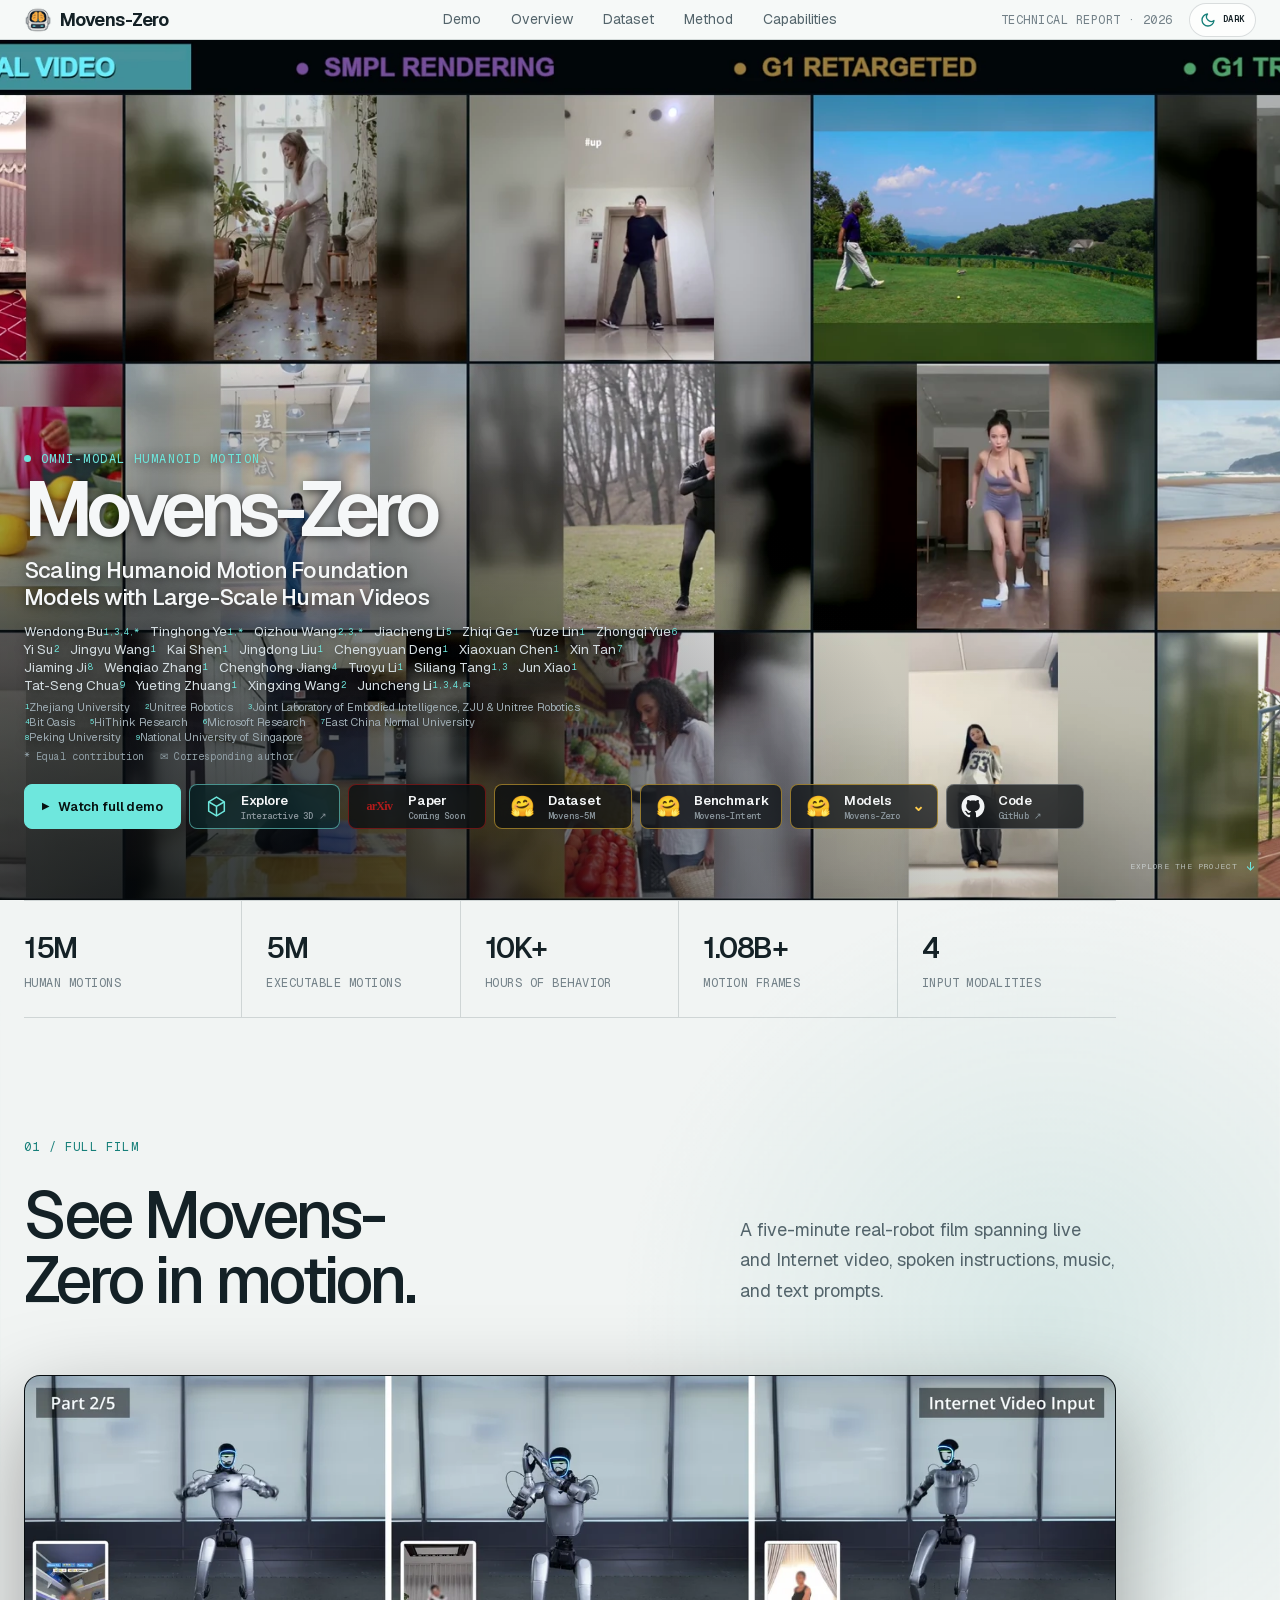
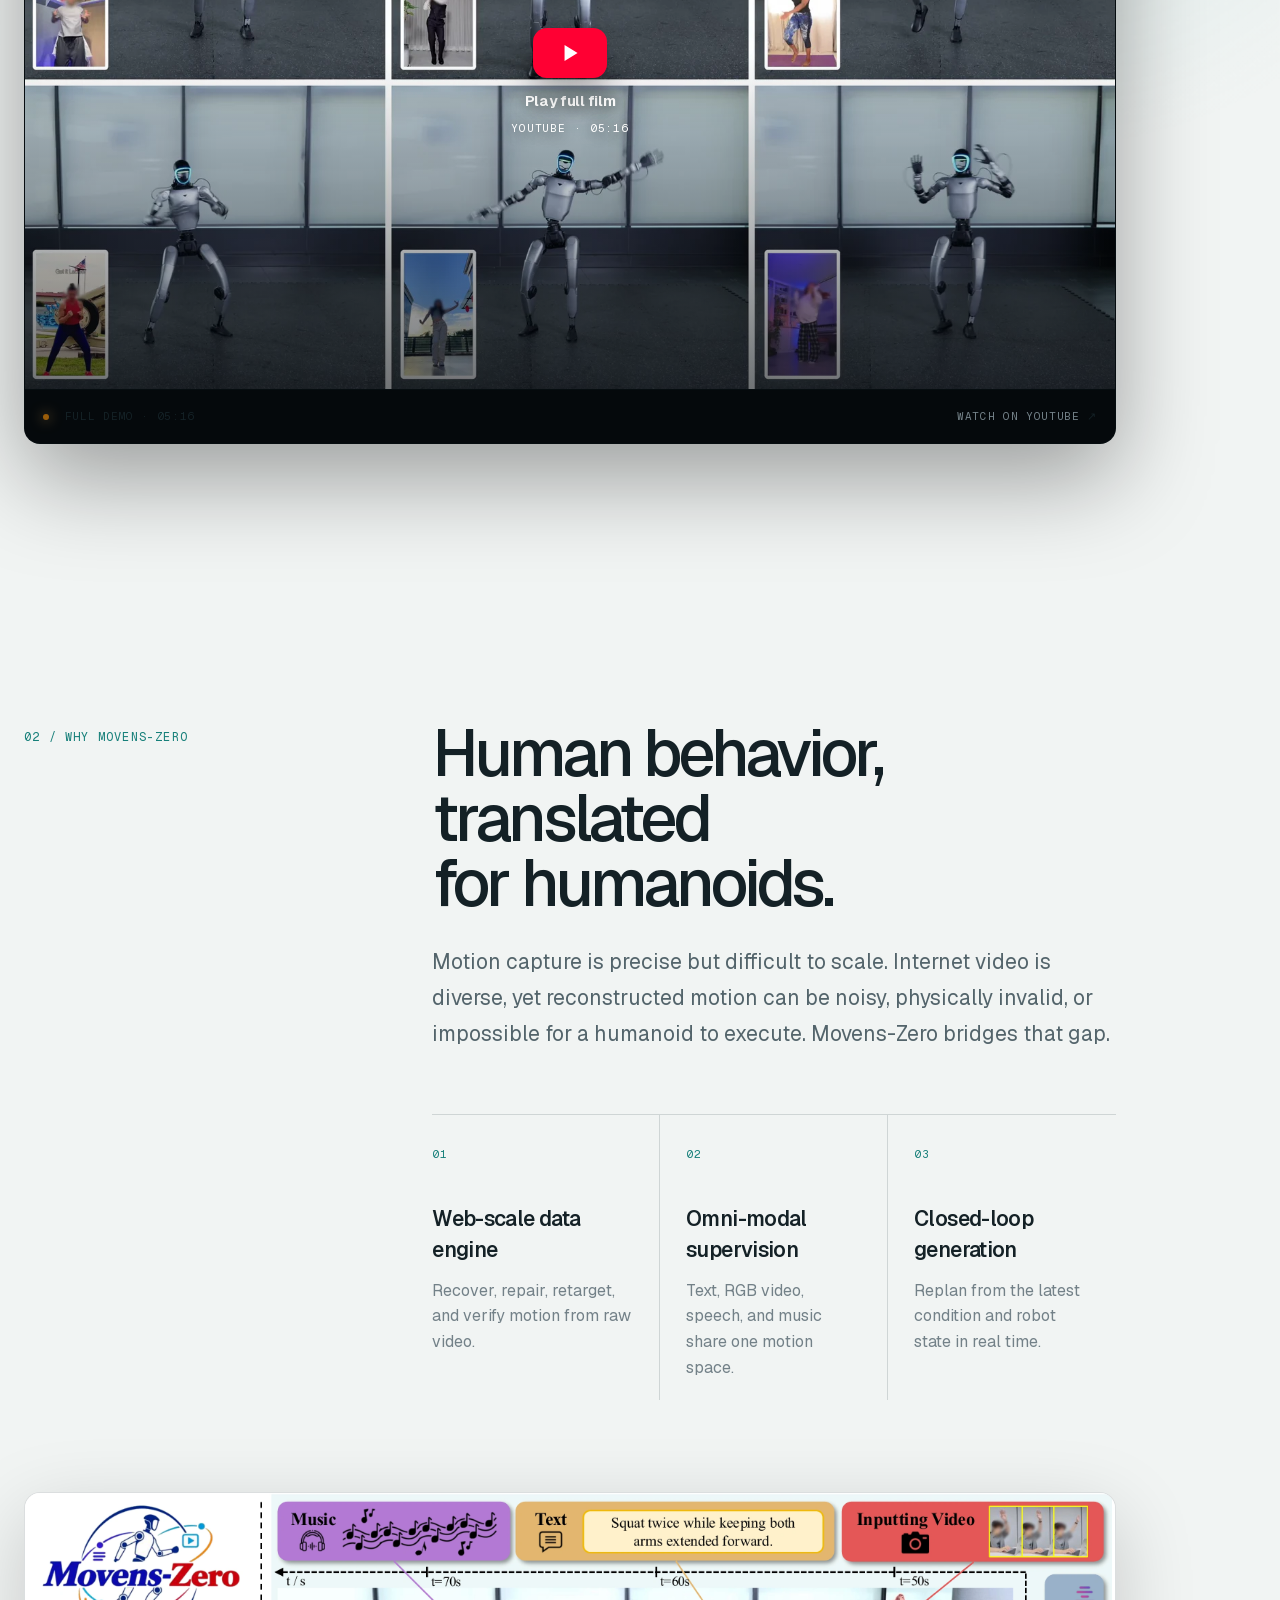
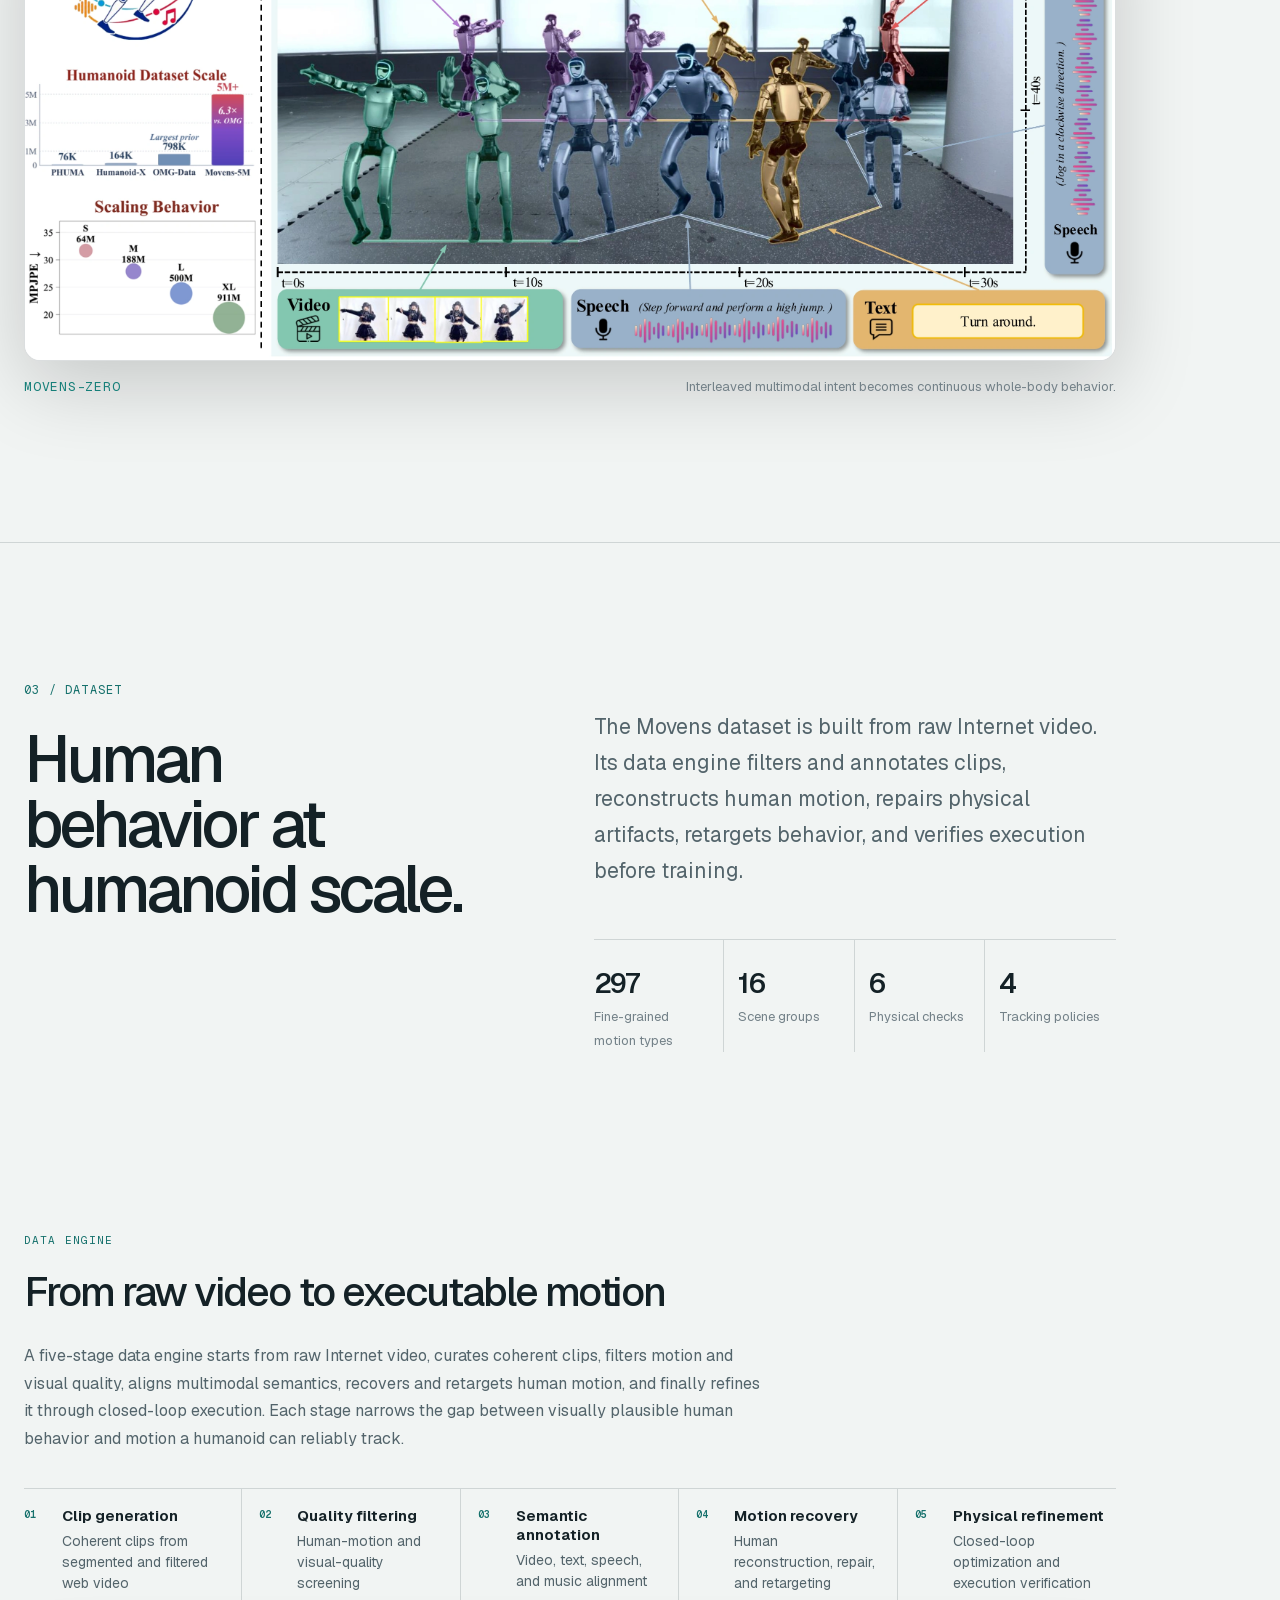
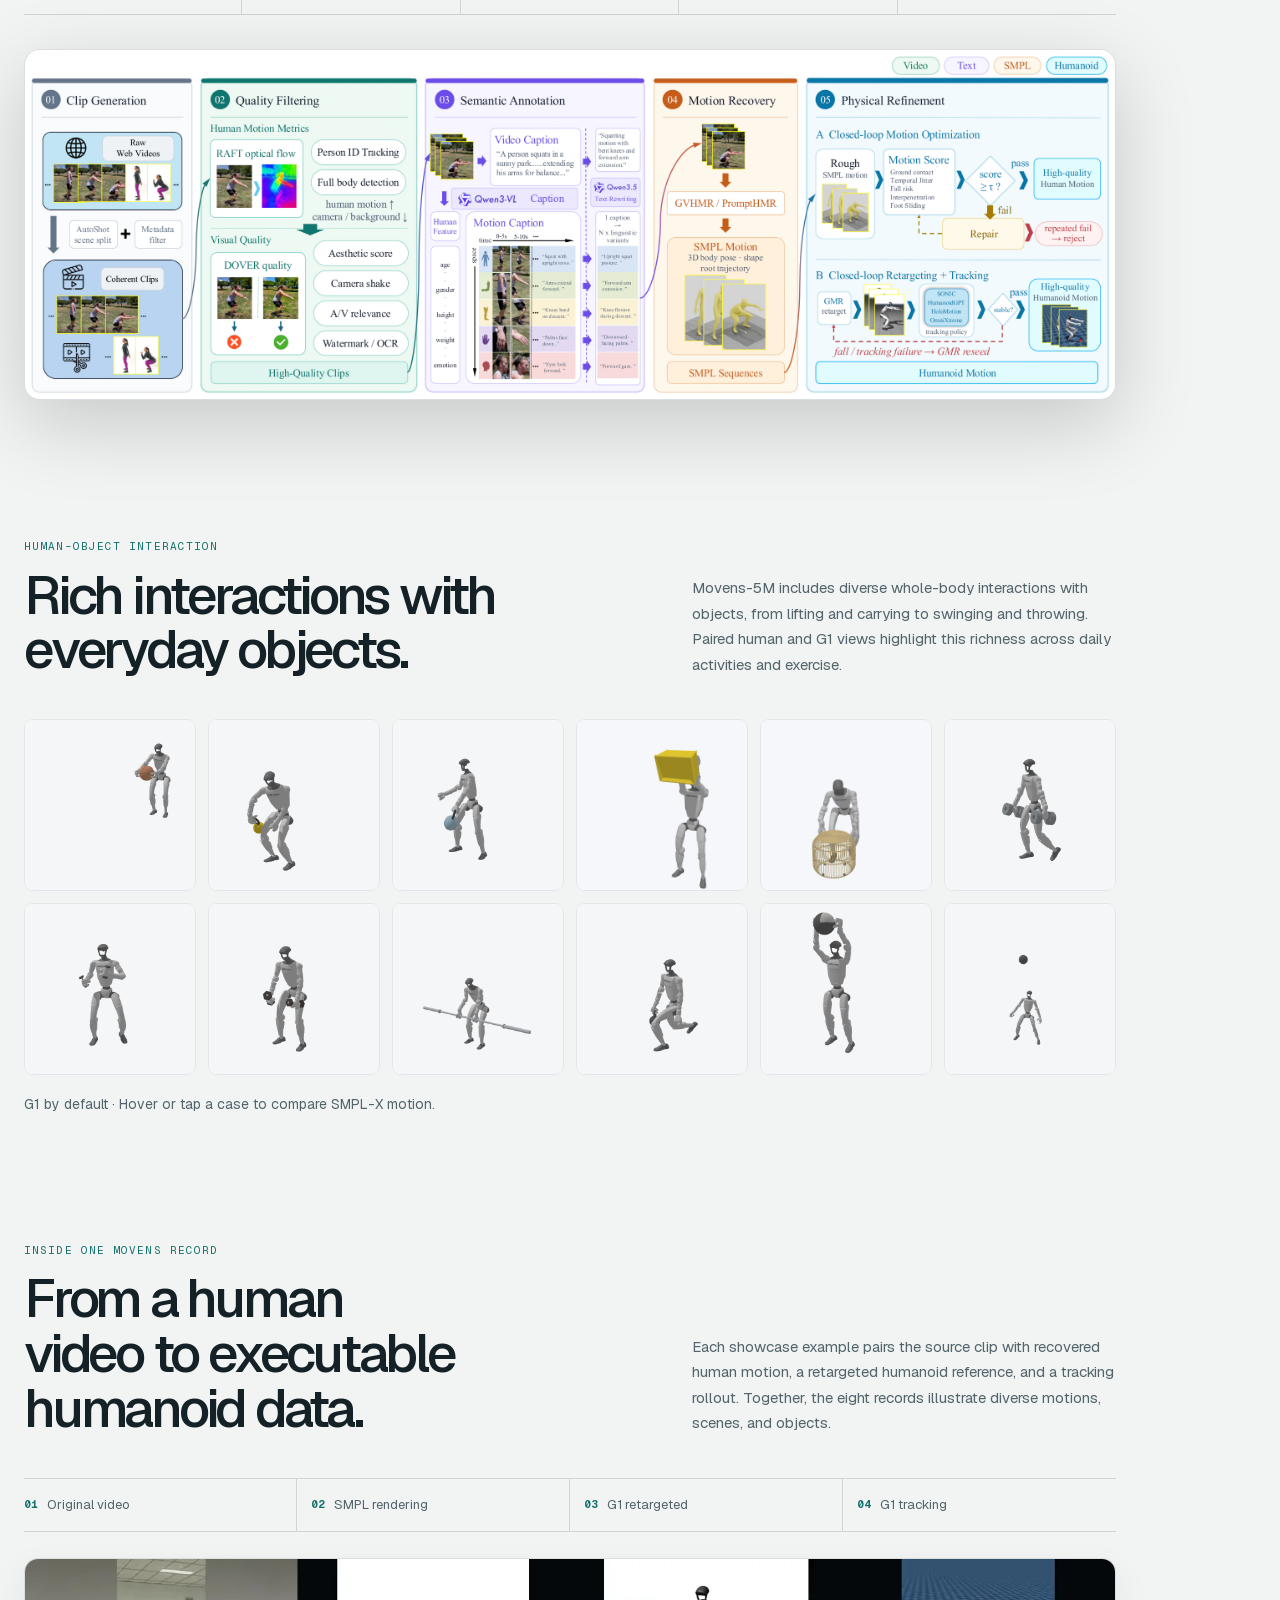
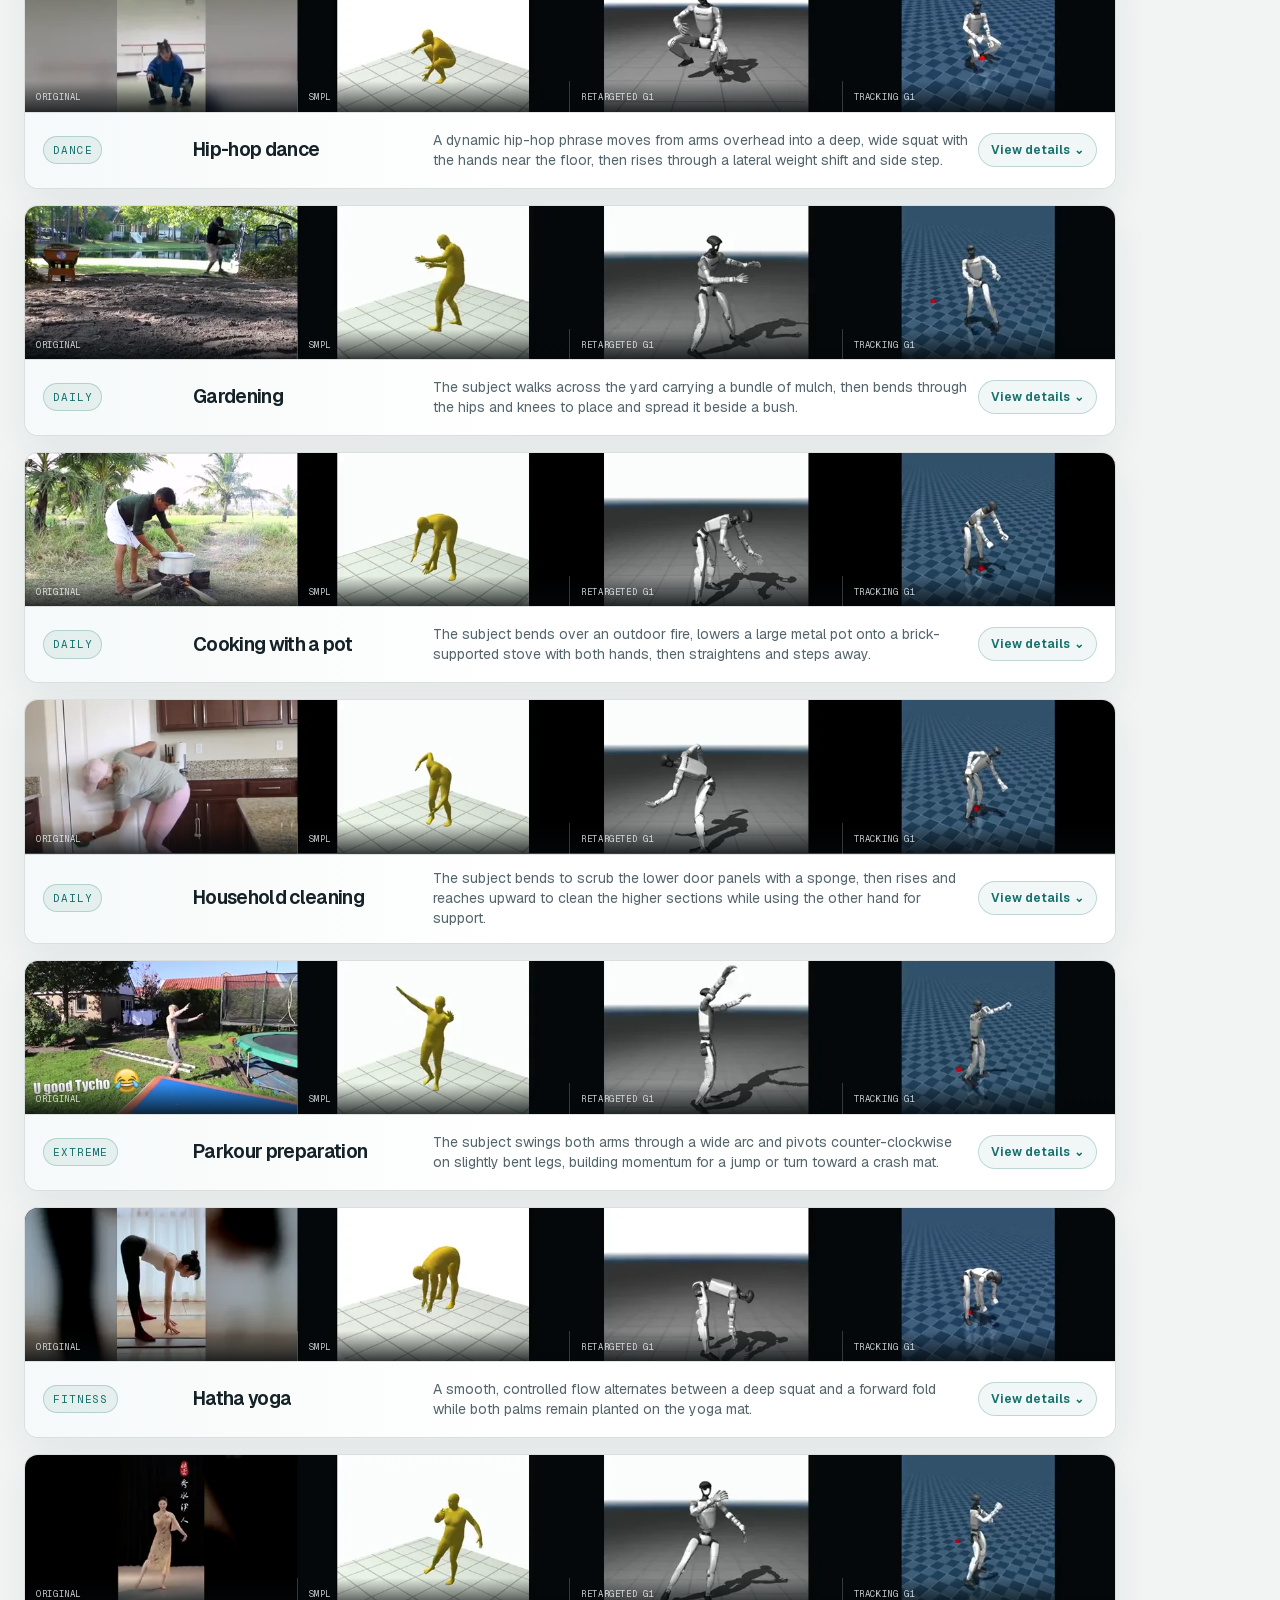
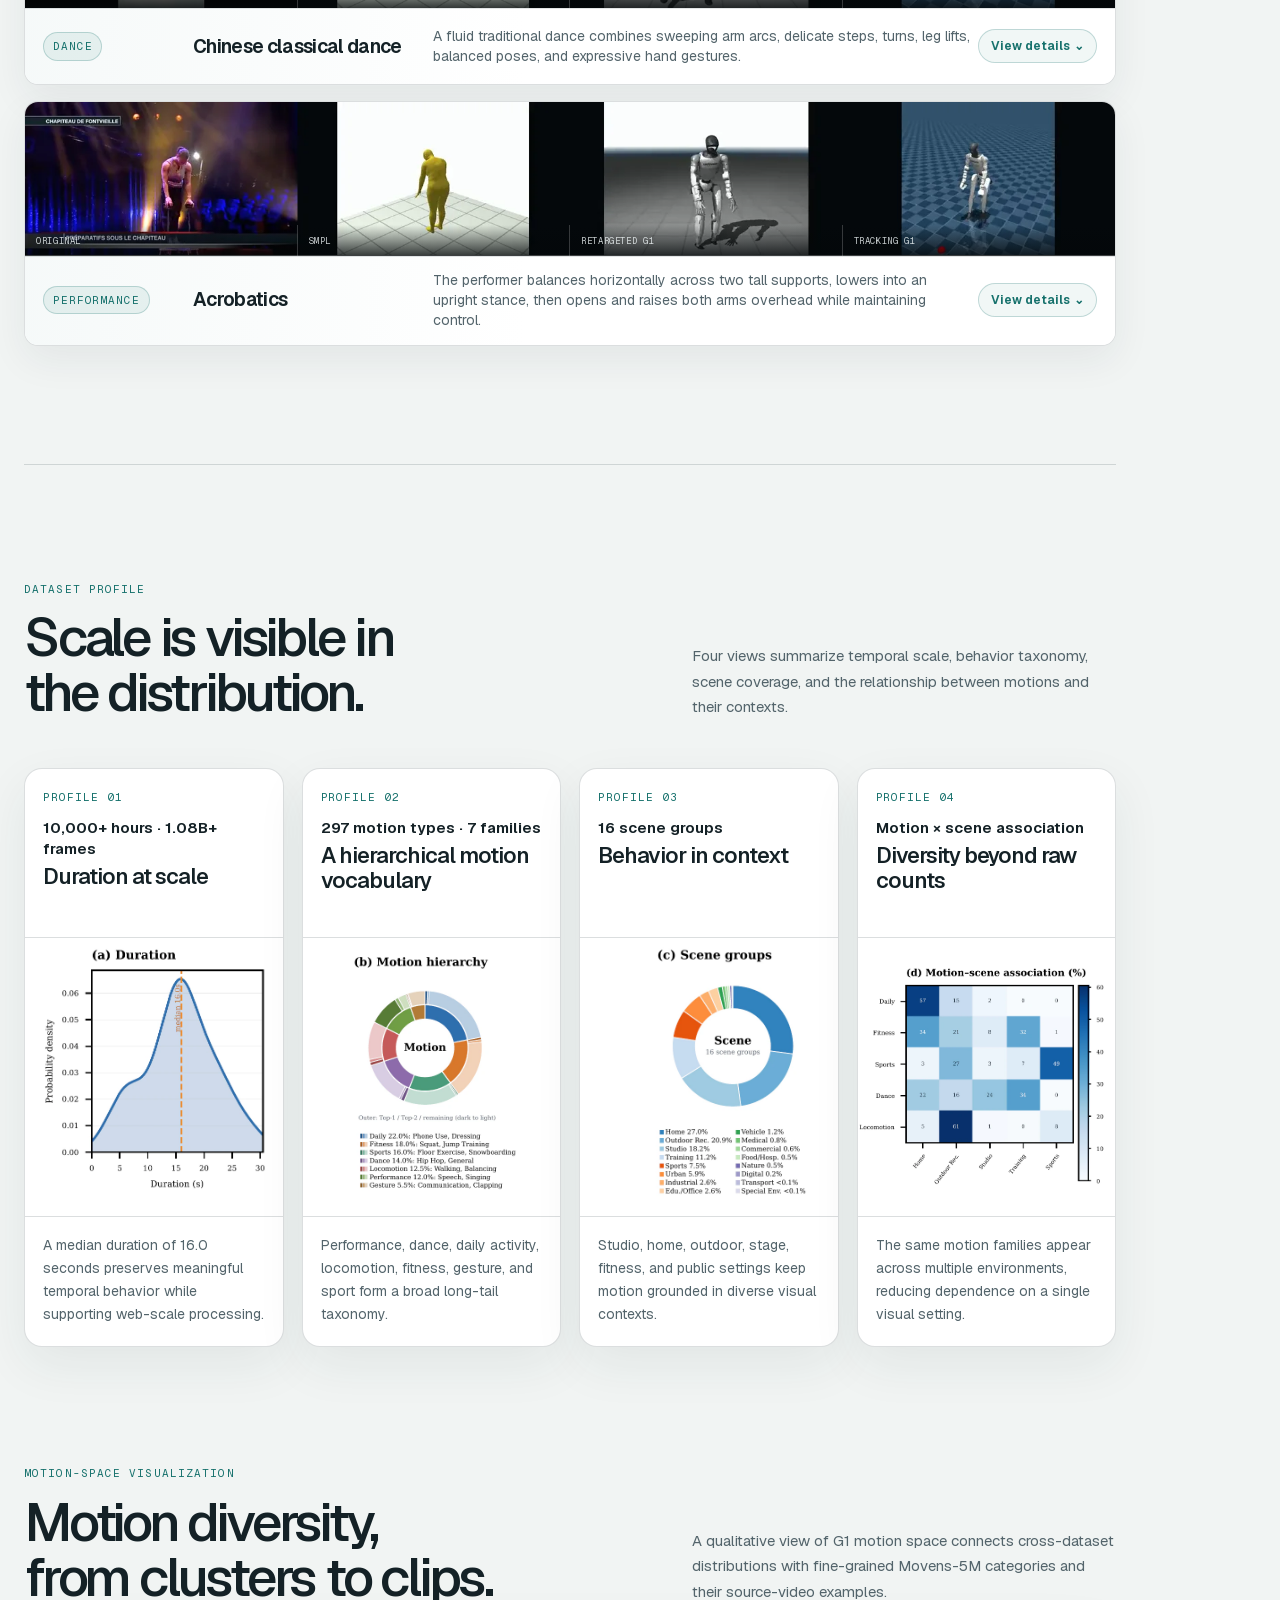
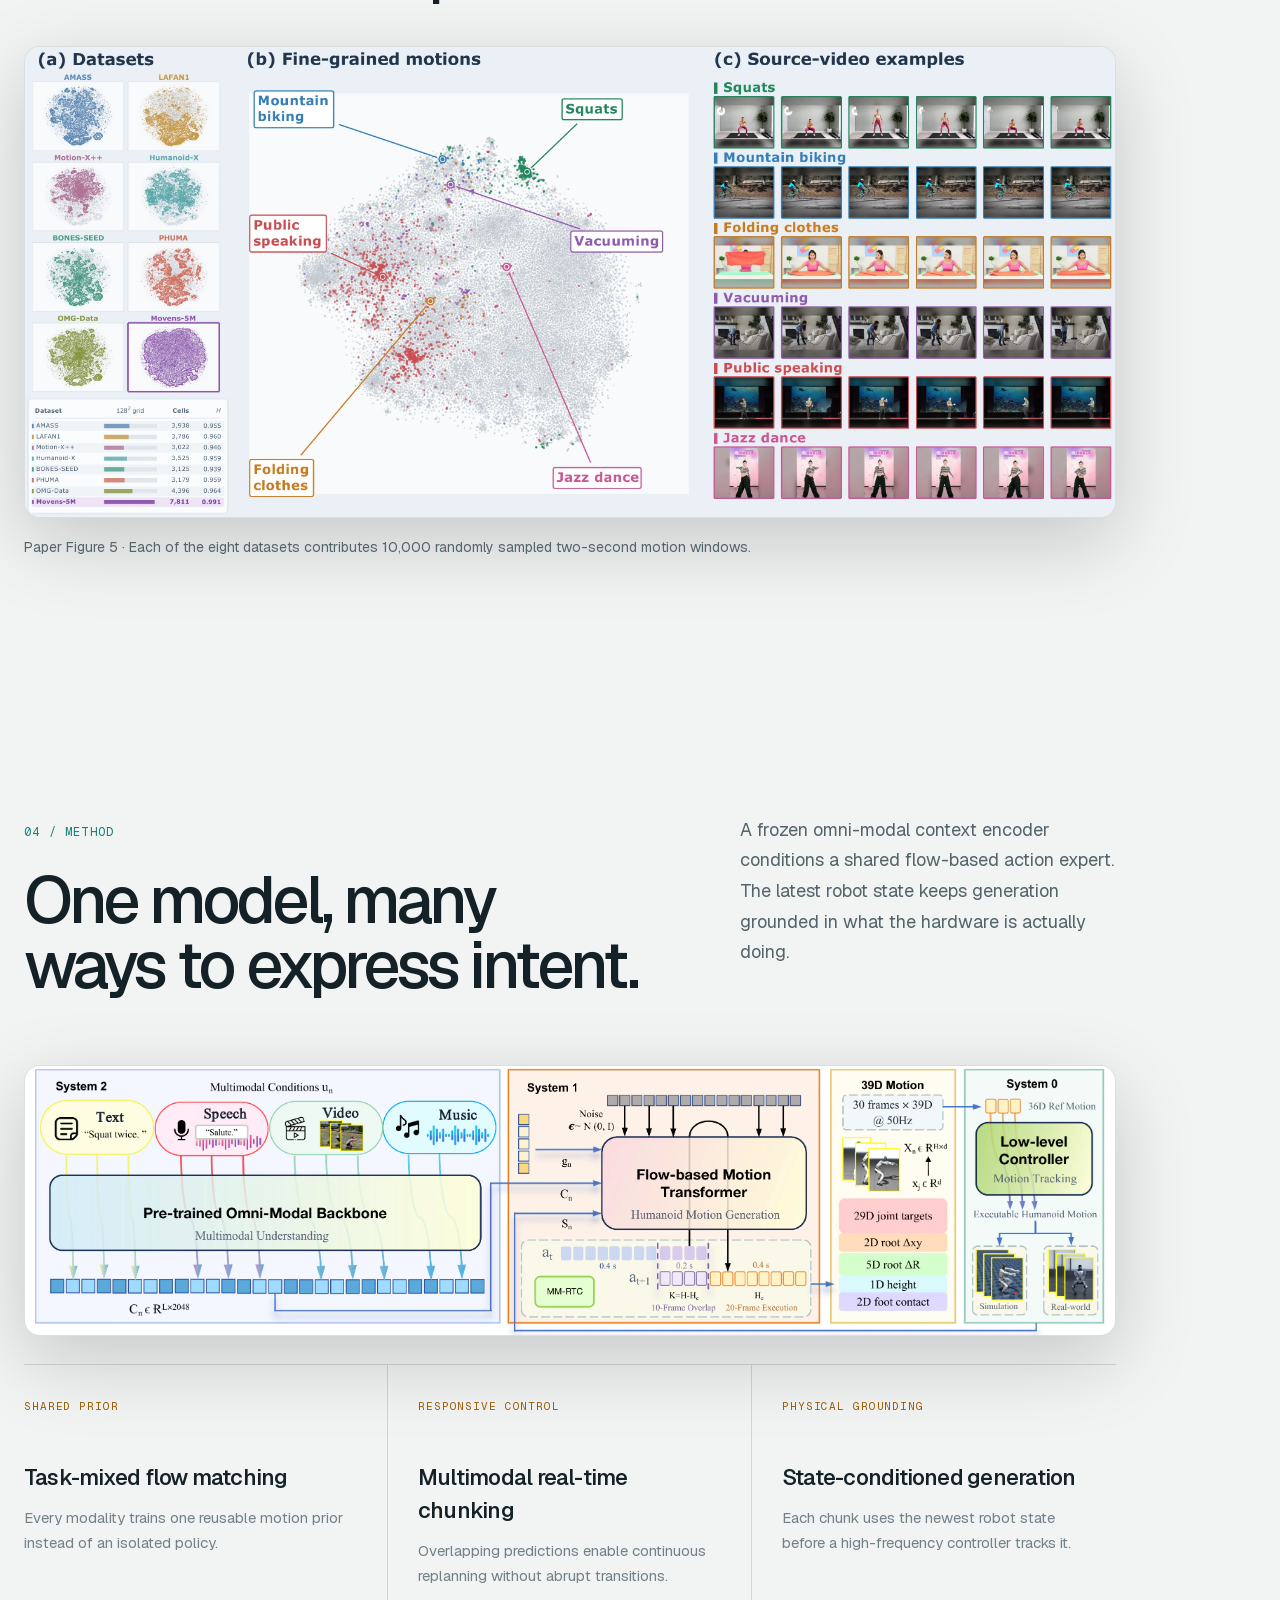
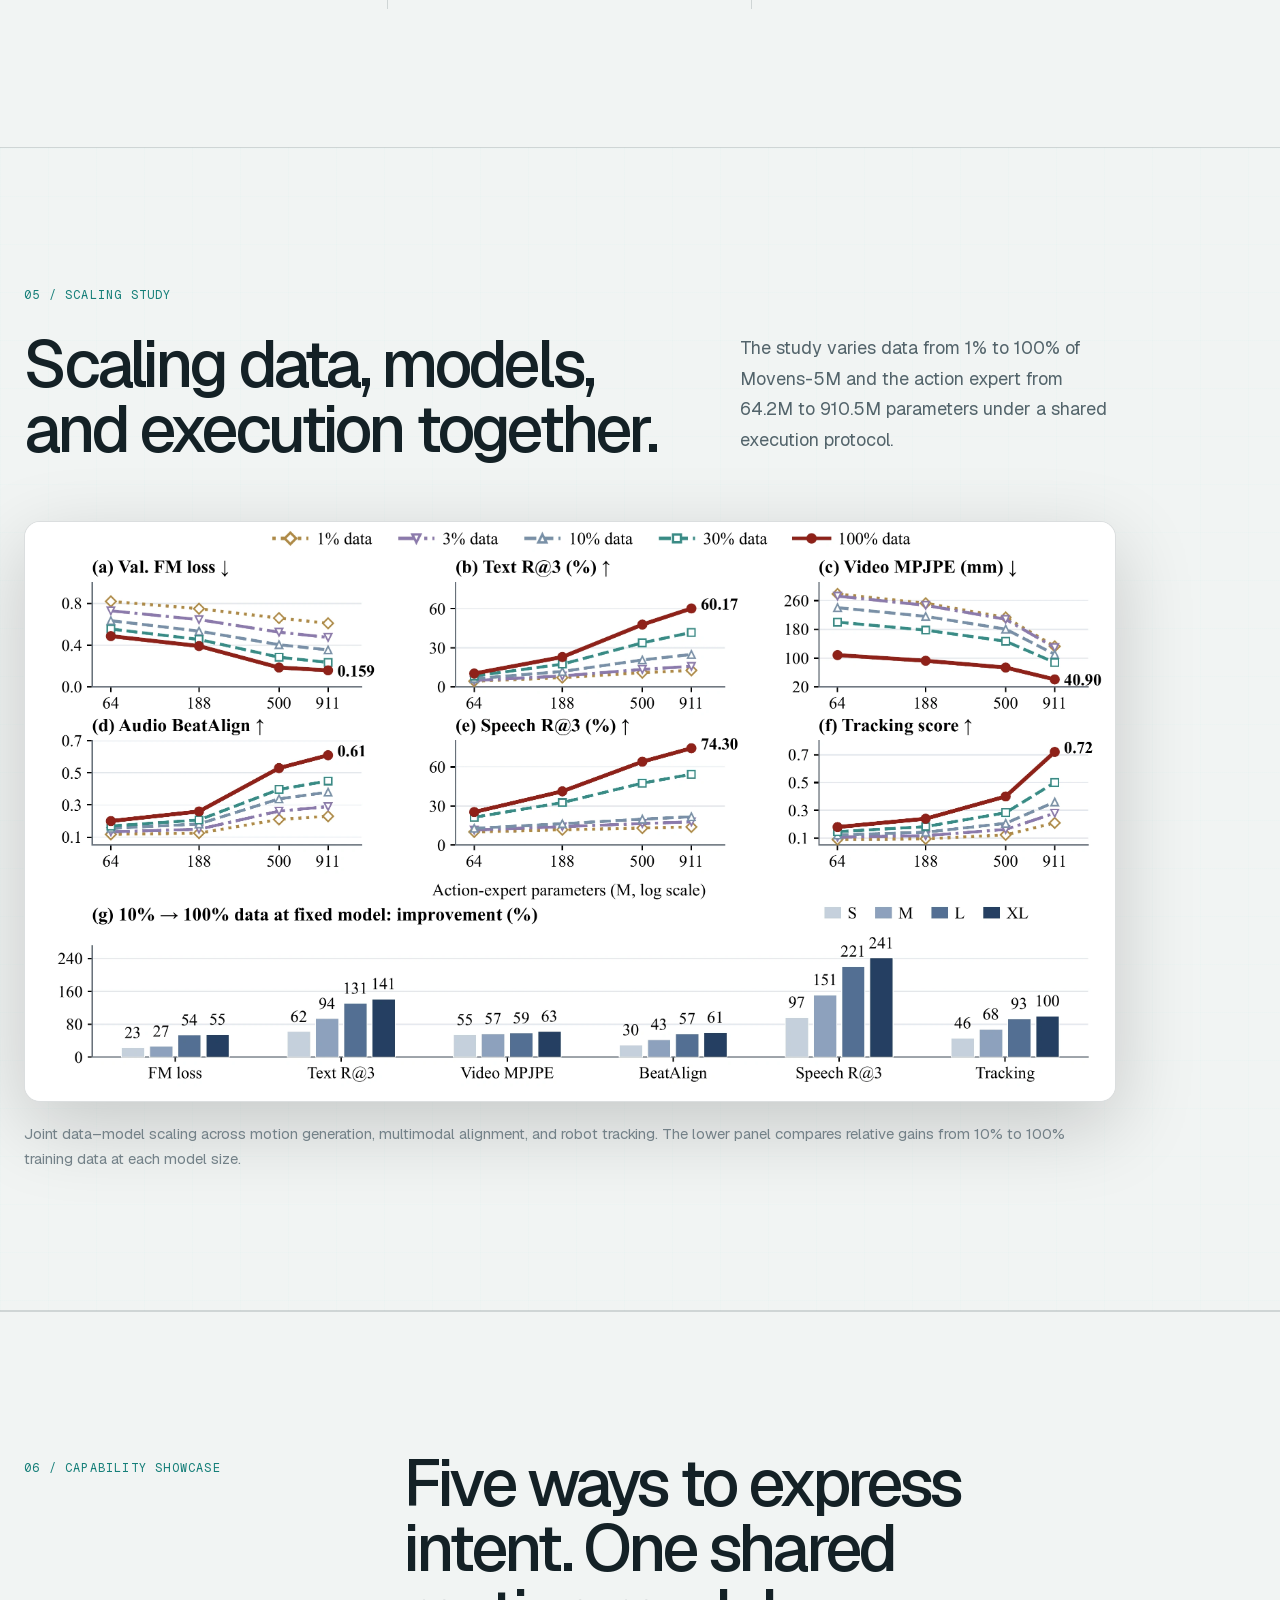
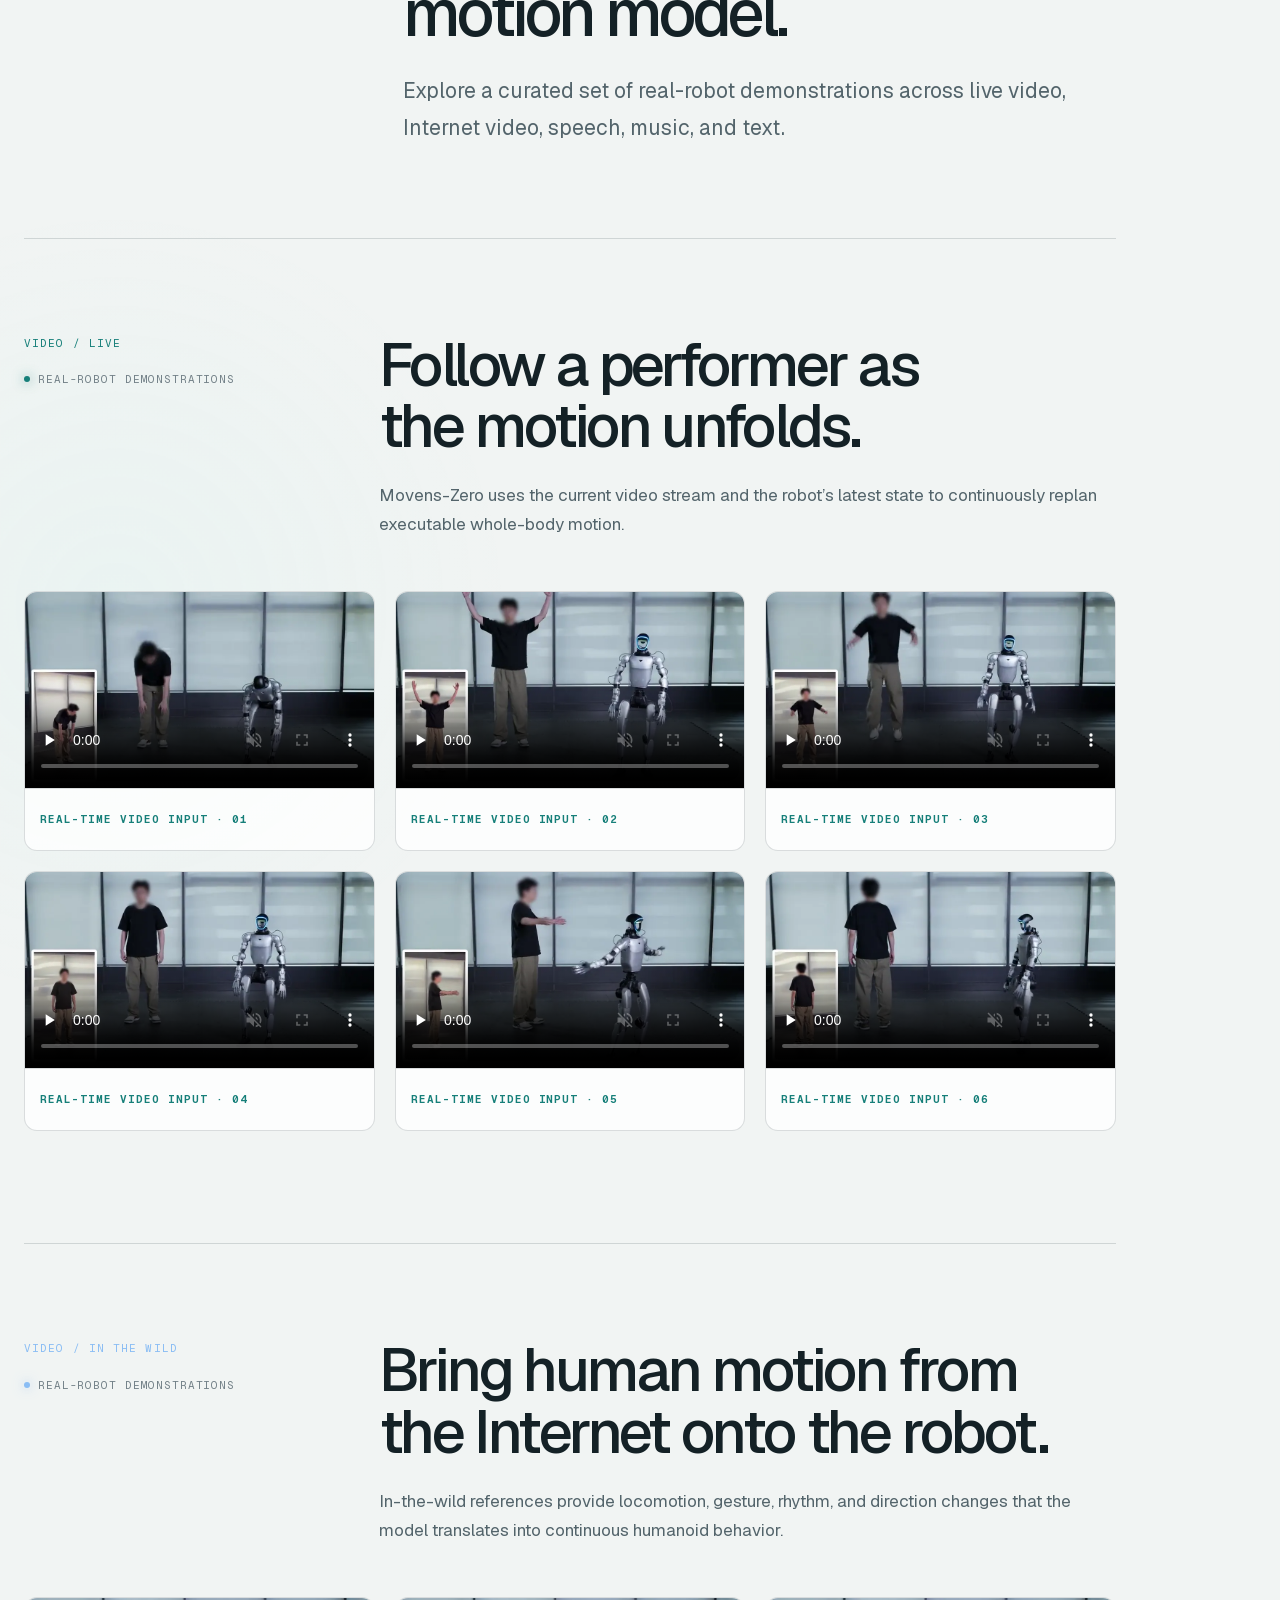
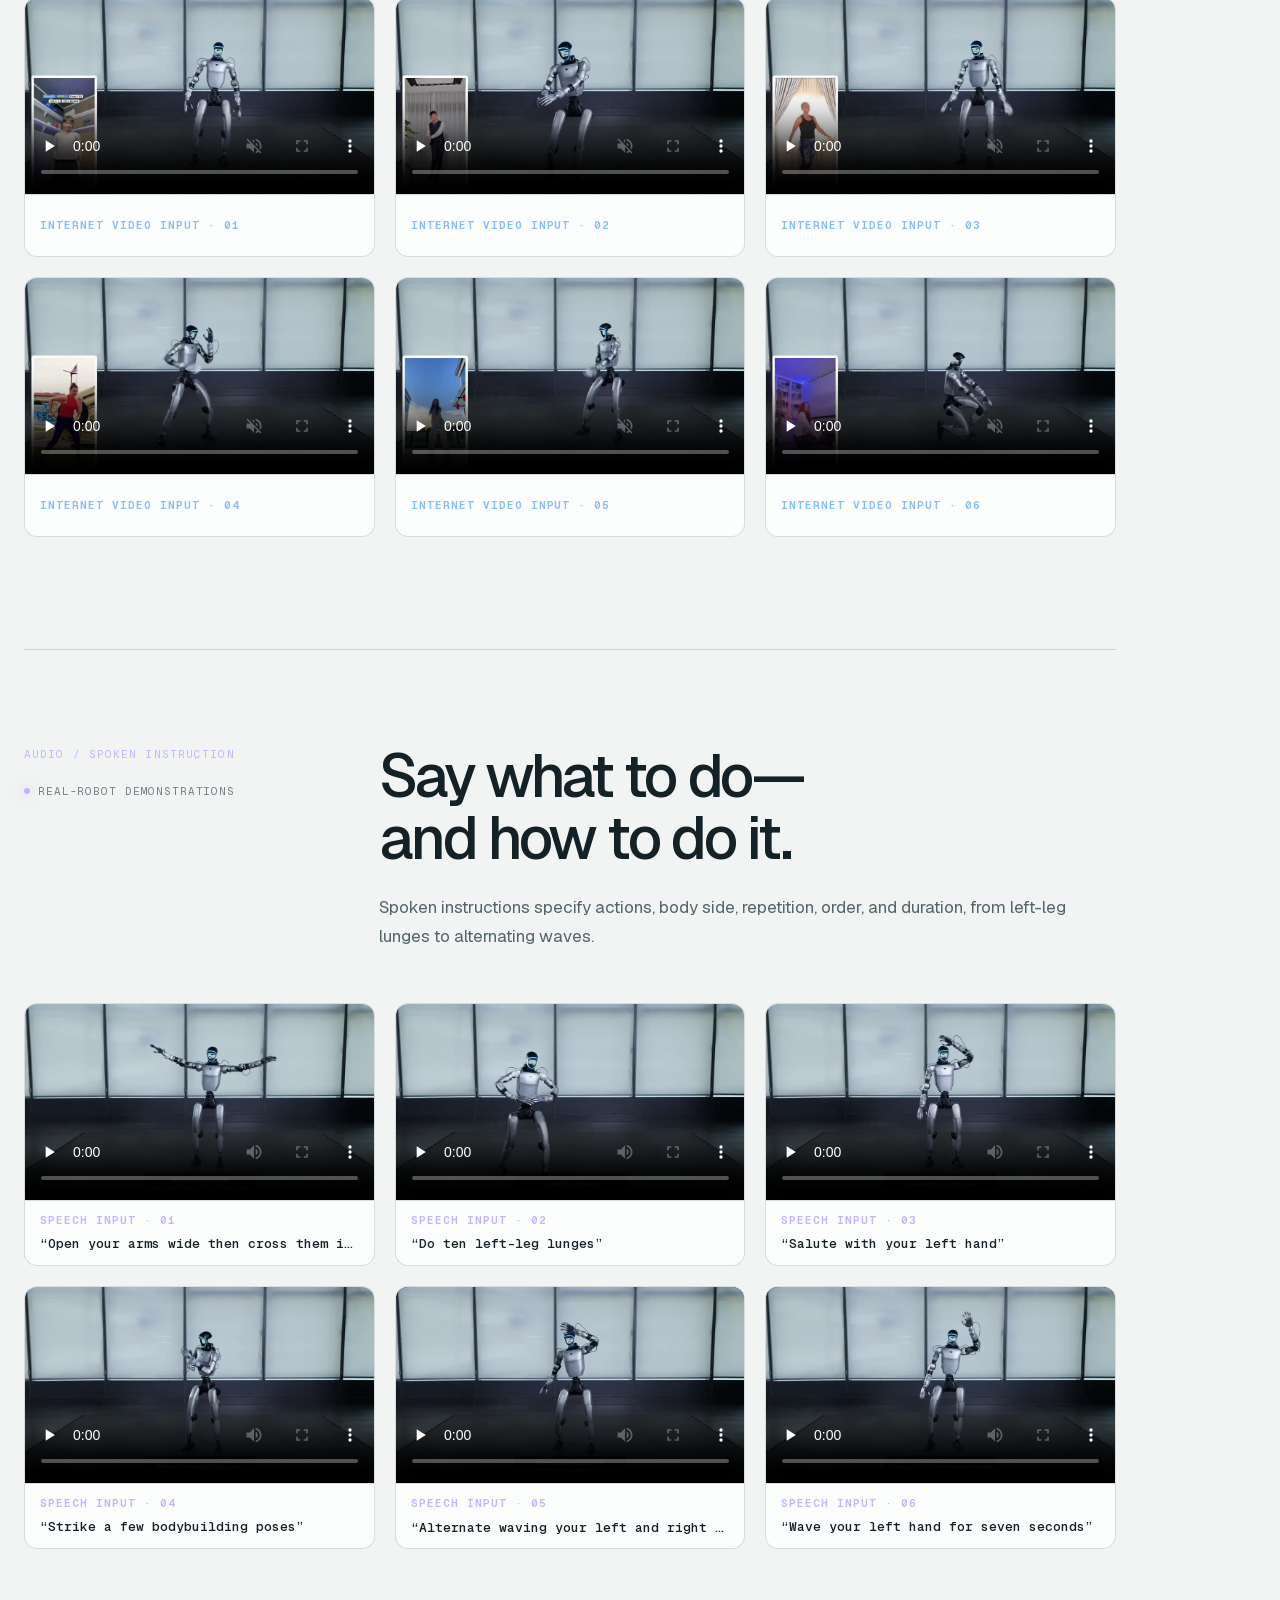
==== commit 9c468497: "Initial commit" ====
--- a/index.html
+++ b/index.html
@@ -1,4 +1,4 @@
-<!DOCTYPE html><html lang="en"><head><meta charSet="utf-8"/><meta name="viewport" content="width=device-width, initial-scale=1"/><link rel="preload" as="image" href="/media/figures/model.webp?v=paper368720d"/><link rel="stylesheet" href="/_next/static/css/index.CkPcHDKo.css" data-rsc-css-href="/_next/static/css/index.CkPcHDKo.css" data-precedence="vite-rsc/importer-resources"/><link rel="modulepreload" fetchPriority="low" href="/_next/static/chunks/index-DhB0YaJ4.js"/><script src="/_next/static/chunks/rolldown-runtime-C60lm6uB.js" type="module" async=""></script><script src="/_next/static/chunks/framework-BaE7mD_r.js" type="module" async=""></script><script src="/_next/static/chunks/app-elements-Drg5O4vw.js" type="module" async=""></script><script src="/_next/static/chunks/hash-D0ldriCF.js" type="module" async=""></script><script src="/_next/static/chunks/record-BdkTR7AP.js" type="module" async=""></script><script src="/_next/static/chunks/app-rsc-cache-busting-DcawEE0f.js" type="module" async=""></script><script src="/_next/static/chunks/app-rsc-render-mode-IDJu5NEE.js" type="module" async=""></script><script src="/_next/static/chunks/headers-CeAbe3am.js" type="module" async=""></script><script src="/_next/static/chunks/protocol-headers-URL33uU5.js" type="module" async=""></script><script src="/_next/static/chunks/deployment-id-DFhHa9wO.js" type="module" async=""></script><script src="/_next/static/chunks/navigation-errors-wvgRKjB-.js" type="module" async=""></script><link rel="modulepreload" href="/_next/static/chunks/layout-segment-context-CV8lsuQC.js" crossorigin=""/><link rel="modulepreload" href="/_next/static/chunks/HomeClient-DKEIhRLh.js" crossorigin=""/><title>Movens-Zero — Scaling Humanoid Motion Foundation Models</title><meta name="description" content="Movens-Zero scales humanoid motion learning with multimodal, execution-verified human behaviors."/><meta name="author" content="Wendong Bu"/><meta name="author" content="Tinghong Ye"/><meta name="author" content="Qizhou Wang"/><meta name="author" content="Jiacheng Li"/><meta name="author" content="Zhiqi Ge"/><meta name="author" content="Yuze Lin"/><meta name="author" content="Zhongqi Yue"/><meta name="author" content="Yi Su"/><meta name="author" content="Jingyu Wang"/><meta name="author" content="Kai Shen"/><meta name="author" content="Jingdong Liu"/><meta name="author" content="Chengyuan Deng"/><meta name="author" content="Xiaoxuan Chen"/><meta name="author" content="Xin Tan"/><meta name="author" content="Jiaming Ji"/><meta name="author" content="Wenqiao Zhang"/><meta name="author" content="Chenghong Jiang"/><meta name="author" content="Tuoyu Li"/><meta name="author" content="Siliang Tang"/><meta name="author" content="Jun Xiao"/><meta name="author" content="Tat-Seng Chua"/><meta name="author" content="Yueting Zhuang"/><meta name="author" content="Xingxing Wang"/><meta name="author" content="Juncheng Li"/><meta property="og:title" content="Movens-Zero — Scaling Humanoid Motion Foundation Models"/><meta property="og:description" content="Movens-Zero scales humanoid motion learning with multimodal, execution-verified human behaviors."/><meta property="og:url" content="https://movens-zero.github.io"/><meta property="og:site_name" content="Movens-Zero"/><meta property="og:type" content="website"/><meta property="og:image" content="https://movens-zero.github.io/media/posters/dataset-teaser.webp"/><meta property="og:image:width" content="2000"/><meta property="og:image:height" content="1000"/><meta property="og:image:alt" content="Movens-Zero — Scaling Humanoid Motion Foundation Models"/><meta name="twitter:card" content="summary_large_image"/><meta name="twitter:title" content="Movens-Zero — Scaling Humanoid Motion Foundation Models"/><meta name="twitter:description" content="Movens-Zero scales humanoid motion learning with multimodal, execution-verified human behaviors."/><meta name="twitter:image" content="https://movens-zero.github.io/media/posters/dataset-teaser.webp"/><link rel="shortcut icon" href="/favicon-32.png?v=7"/><link rel="icon" href="/favicon-16.png?v=7" sizes="16x16" type="image/png"/><link rel="icon" href="/favicon-32.png?v=7" sizes="32x32" type="image/png"/><link rel="icon" href="/favicon.png?v=7" sizes="512x512" type="image/png"/><link rel="apple-touch-icon" href="/apple-touch-icon.png?v=7" sizes="180x180" type="image/png"/><meta name="color-scheme" content="dark light"/><script>Object.assign(((self[Symbol.for("vinext.navigationRuntime")]??={bootstrap:{routeManifest:null},functions:{}}).bootstrap.rsc??={rsc:[]}),{params:{},nav:{"pathname":"/","searchParams":[]}})</script><link rel="modulepreload" href="/_next/static/chunks/index-DhB0YaJ4.js" />
+<!DOCTYPE html><html lang="en"><head><meta charSet="utf-8"/><meta name="viewport" content="width=device-width, initial-scale=1"/><link rel="preload" as="image" href="/media/figures/model.webp?v=paper368720d"/><link rel="stylesheet" href="/_next/static/css/index.CmCqY3cZ.css" data-rsc-css-href="/_next/static/css/index.CmCqY3cZ.css" data-precedence="vite-rsc/importer-resources"/><link rel="modulepreload" fetchPriority="low" href="/_next/static/chunks/index-DmDnhOnH.js"/><script src="/_next/static/chunks/rolldown-runtime-C60lm6uB.js" type="module" async=""></script><script src="/_next/static/chunks/framework-BaE7mD_r.js" type="module" async=""></script><script src="/_next/static/chunks/app-elements-Drg5O4vw.js" type="module" async=""></script><script src="/_next/static/chunks/hash-D0ldriCF.js" type="module" async=""></script><script src="/_next/static/chunks/record-BdkTR7AP.js" type="module" async=""></script><script src="/_next/static/chunks/app-rsc-cache-busting-D4yp1wQn.js" type="module" async=""></script><script src="/_next/static/chunks/app-rsc-render-mode-IDJu5NEE.js" type="module" async=""></script><script src="/_next/static/chunks/headers-CeAbe3am.js" type="module" async=""></script><script src="/_next/static/chunks/protocol-headers-URL33uU5.js" type="module" async=""></script><script src="/_next/static/chunks/deployment-id-DFhHa9wO.js" type="module" async=""></script><script src="/_next/static/chunks/navigation-errors-wvgRKjB-.js" type="module" async=""></script><link rel="modulepreload" href="/_next/static/chunks/layout-segment-context-BPrGL8vc.js" crossorigin=""/><link rel="modulepreload" href="/_next/static/chunks/HomeClient-DE7Miq2t.js" crossorigin=""/><title>Movens-Zero — Scaling Humanoid Motion Foundation Models</title><meta name="description" content="Movens-Zero scales humanoid motion learning with multimodal, execution-verified human behaviors."/><meta name="author" content="Wendong Bu"/><meta name="author" content="Tinghong Ye"/><meta name="author" content="Qizhou Wang"/><meta name="author" content="Jiacheng Li"/><meta name="author" content="Zhiqi Ge"/><meta name="author" content="Yuze Lin"/><meta name="author" content="Zhongqi Yue"/><meta name="author" content="Yi Su"/><meta name="author" content="Jingyu Wang"/><meta name="author" content="Kai Shen"/><meta name="author" content="Jingdong Liu"/><meta name="author" content="Chengyuan Deng"/><meta name="author" content="Xiaoxuan Chen"/><meta name="author" content="Xin Tan"/><meta name="author" content="Jiaming Ji"/><meta name="author" content="Wenqiao Zhang"/><meta name="author" content="Chenghong Jiang"/><meta name="author" content="Tuoyu Li"/><meta name="author" content="Siliang Tang"/><meta name="author" content="Jun Xiao"/><meta name="author" content="Tat-Seng Chua"/><meta name="author" content="Yueting Zhuang"/><meta name="author" content="Xingxing Wang"/><meta name="author" content="Juncheng Li"/><meta property="og:title" content="Movens-Zero — Scaling Humanoid Motion Foundation Models"/><meta property="og:description" content="Movens-Zero scales humanoid motion learning with multimodal, execution-verified human behaviors."/><meta property="og:url" content="https://movens-zero.github.io"/><meta property="og:site_name" content="Movens-Zero"/><meta property="og:type" content="website"/><meta property="og:image" content="https://movens-zero.github.io/media/posters/dataset-teaser.webp"/><meta property="og:image:width" content="2000"/><meta property="og:image:height" content="1000"/><meta property="og:image:alt" content="Movens-Zero — Scaling Humanoid Motion Foundation Models"/><meta name="twitter:card" content="summary_large_image"/><meta name="twitter:title" content="Movens-Zero — Scaling Humanoid Motion Foundation Models"/><meta name="twitter:description" content="Movens-Zero scales humanoid motion learning with multimodal, execution-verified human behaviors."/><meta name="twitter:image" content="https://movens-zero.github.io/media/posters/dataset-teaser.webp"/><link rel="shortcut icon" href="/favicon-32.png?v=7"/><link rel="icon" href="/favicon-16.png?v=7" sizes="16x16" type="image/png"/><link rel="icon" href="/favicon-32.png?v=7" sizes="32x32" type="image/png"/><link rel="icon" href="/favicon.png?v=7" sizes="512x512" type="image/png"/><link rel="apple-touch-icon" href="/apple-touch-icon.png?v=7" sizes="180x180" type="image/png"/><meta name="color-scheme" content="dark light"/><script>Object.assign(((self[Symbol.for("vinext.navigationRuntime")]??={bootstrap:{routeManifest:null},functions:{}}).bootstrap.rsc??={rsc:[]}),{params:{},nav:{"pathname":"/","searchParams":[]}})</script><link rel="modulepreload" href="/_next/static/chunks/index-DmDnhOnH.js" />
 <link rel="preload" href="/_next/static/_vinext_fonts/geist-8ac0455e797f/geist-98bbbccb.woff2" as="font" type="font/woff2" crossorigin />
 <link rel="preload" href="/_next/static/_vinext_fonts/geist-mono-00e989178794/geist-mono-013b2f2f.woff2" as="font" type="font/woff2" crossorigin />
 <style data-vinext-fonts>/* cyrillic-ext */
@@ -128,7 +128,7 @@
 
 .__variable_geist_mono_1001rt9 { --font-geist-mono: 'Geist Mono', 'Geist Mono Fallback'; }
 </style>
-</head><body class="__variable_geist_19ysh9d __variable_geist_mono_1001rt9"><main class="site-shell" data-theme="dark"><nav class="site-nav" aria-label="Primary navigation"><a class="wordmark" href="#top" aria-label="Movens-Zero home"><span class="wordmark-mark" aria-hidden="true"></span><span>Movens-Zero</span></a><div class="nav-links"><a href="#demo">Demo</a><a href="#overview">Overview</a><a href="#dataset">Dataset</a><a href="#method">Method</a><a href="#behaviors">Capabilities</a></div><div class="nav-actions"><span class="nav-status">Technical Report · 2026</span><button type="button" class="theme-toggle" aria-label="Switch to light theme" aria-pressed="false"><span class="theme-toggle-icon" aria-hidden="true"><svg viewBox="0 0 24 24" fill="none" stroke="currentColor" stroke-width="2" stroke-linecap="round" stroke-linejoin="round" focusable="false"><circle cx="12" cy="12" r="4"></circle><path d="M12 2v2M12 20v2M4.93 4.93l1.42 1.42M17.66 17.66l1.41 1.41M2 12h2M20 12h2M6.34 17.66l-1.41 1.41M19.07 4.93l-1.41 1.42"></path></svg></span><b>Light</b></button></div></nav><nav class="floating-toc is-hero-hidden" aria-label="On this page" data-tone="dark"><span class="floating-toc-title">On this page</span><a href="#top" data-depth="root" class="is-active" aria-current="location" aria-label="00 Cover"><span class="floating-toc-index">00</span><span class="floating-toc-label">Cover</span></a><a href="#demo" data-depth="root" aria-label="01 Full film"><span class="floating-toc-index">01</span><span class="floating-toc-label">Full film</span></a><a href="#overview" data-depth="root" aria-label="02 Overview"><span class="floating-toc-index">02</span><span class="floating-toc-label">Overview</span></a><a href="#dataset" data-depth="root" aria-label="03 Dataset"><span class="floating-toc-index">03</span><span class="floating-toc-label">Dataset</span></a><a href="#method" data-depth="root" aria-label="04 Method"><span class="floating-toc-index">04</span><span class="floating-toc-label">Method</span></a><a href="#behaviors" data-depth="root" aria-label="05 Capabilities"><span class="floating-toc-index">05</span><span class="floating-toc-label">Capabilities</span></a><a href="#behavior-realtime" data-depth="child" aria-label="05A Live video"><span class="floating-toc-index">05A</span><span class="floating-toc-label">Live video</span></a><a href="#behavior-internet" data-depth="child" aria-label="05B Internet video"><span class="floating-toc-index">05B</span><span class="floating-toc-label">Internet video</span></a><a href="#behavior-speech" data-depth="child" aria-label="05C Speech"><span class="floating-toc-index">05C</span><span class="floating-toc-label">Speech</span></a><a href="#behavior-music" data-depth="child" aria-label="05D Music"><span class="floating-toc-index">05D</span><span class="floating-toc-label">Music</span></a><a href="#behavior-text" data-depth="child" aria-label="05E Text"><span class="floating-toc-index">05E</span><span class="floating-toc-label">Text</span></a><a href="#scaling" data-depth="root" aria-label="06 Scaling"><span class="floating-toc-index">06</span><span class="floating-toc-label">Scaling</span></a><a href="#citation" data-depth="root" aria-label="07 Citation"><span class="floating-toc-index">07</span><span class="floating-toc-label">Citation</span></a></nav><section class="hero" id="top"><video class="hero-background" autoPlay="" muted="" loop="" playsInline="" preload="metadata" poster="/media/posters/dataset-teaser.webp?v=teaser2s3" aria-hidden="true" tabindex="-1"><source src="/media/video/dataset-teaser.mp4?v=teaser2s3" type="video/mp4"/></video><span class="hero-scrim" aria-hidden="true"></span><div class="hero-inner"><div class="hero-copy"><p class="eyebrow"><span class="status-dot" aria-hidden="true"></span>Omni-modal humanoid motion</p><h1 class="hero-title"><span class="hero-name">Movens-Zero</span><span class="hero-paper-title">Scaling Humanoid Motion Foundation Models with Large-Scale Human Videos</span></h1><div class="publication-credits"><div class="author-line" aria-label="Paper authors"><p class="publication-author-row"><span class="author-name">Wendong Bu<sup>1,3,4<!-- -->,*</sup></span><span class="author-name">Tinghong Ye<sup>1<!-- -->,*</sup></span><span class="author-name">Qizhou Wang<sup>2,3<!-- -->,*</sup></span><span class="author-name">Jiacheng Li<sup>5</sup></span><span class="author-name">Zhiqi Ge<sup>1</sup></span><span class="author-name">Yuze Lin<sup>1</sup></span><span class="author-name">Zhongqi Yue<sup>6</sup></span></p><p class="publication-author-row"><span class="author-name">Yi Su<sup>2</sup></span><span class="author-name">Jingyu Wang<sup>1</sup></span><span class="author-name">Kai Shen<sup>1</sup></span><span class="author-name">Jingdong Liu<sup>1</sup></span><span class="author-name">Chengyuan Deng<sup>1</sup></span><span class="author-name">Xiaoxuan Chen<sup>1</sup></span><span class="author-name">Xin Tan<sup>7</sup></span></p><p class="publication-author-row"><span class="author-name">Jiaming Ji<sup>8</sup></span><span class="author-name">Wenqiao Zhang<sup>1</sup></span><span class="author-name">Chenghong Jiang<sup>4</sup></span><span class="author-name">Tuoyu Li<sup>1</sup></span><span class="author-name">Siliang Tang<sup>1,3</sup></span><span class="author-name">Jun Xiao<sup>1</sup></span></p><p class="publication-author-row"><span class="author-name">Tat-Seng Chua<sup>9</sup></span><span class="author-name">Yueting Zhuang<sup>1</sup></span><span class="author-name">Xingxing Wang<sup>2</sup></span><span class="author-name">Juncheng Li<sup>1,3,4<!-- -->,✉</sup></span></p></div><div class="affiliation-line" aria-label="Paper affiliations"><p class="publication-institution-row"><span class="institution-name"><sup>1</sup>Zhejiang University</span><span class="institution-name"><sup>2</sup>Unitree Robotics</span><span class="institution-name"><sup>3</sup>Joint Laboratory of Embodied Intelligence, ZJU &amp; Unitree Robotics</span></p><p class="publication-institution-row"><span class="institution-name"><sup>4</sup>Bit Oasis</span><span class="institution-name"><sup>5</sup>HiThink Research</span><span class="institution-name"><sup>6</sup>Microsoft Research</span><span class="institution-name"><sup>7</sup>East China Normal University</span></p><p class="publication-institution-row"><span class="institution-name"><sup>8</sup>Peking University</span><span class="institution-name"><sup>9</sup>National University of Singapore</span></p></div><p class="publication-notes"><span>* Equal contribution</span><span>✉ Corresponding author</span></p></div><div class="hero-actions" aria-label="Project resources"><a class="button button-primary" href="#demo"><span class="play-icon" aria-hidden="true">▶</span>Watch full demo</a><a class="button button-resource button-explorer" href="/explorer" target="_blank" rel="noreferrer" aria-label="Open the interactive motion explorer in a new tab"><span class="resource-mark resource-mark-explorer" aria-hidden="true"><svg viewBox="0 0 24 24" role="presentation"><path d="M4.5 7.5 12 3l7.5 4.5v9L12 21l-7.5-4.5v-9Z"></path><path d="m4.8 7.7 7.2 4.2 7.2-4.2M12 12v8.5"></path></svg></span><span class="resource-copy">Explore <small class="resource-release-name">Interactive 3D ↗</small></span></a><span class="button button-resource button-arxiv is-disabled" aria-disabled="true"><span class="resource-mark resource-mark-arxiv">arXiv</span><span class="resource-copy">Paper <small class="resource-release-name">Coming Soon</small></span></span><a class="button button-resource button-huggingface" href="https://huggingface.co/datasets/wendell0218/OmniHM-5M" target="_blank" rel="noreferrer"><span class="resource-mark resource-mark-hf" aria-hidden="true">🤗</span><span class="resource-copy">Dataset <small class="resource-release-name">Movens-5M</small></span></a><a class="button button-resource button-huggingface" href="https://huggingface.co/datasets/wendell0218/OmniHM-Intent" target="_blank" rel="noreferrer" aria-label="Movens-Intent benchmark on Hugging Face (opens in a new tab)"><span class="resource-mark resource-mark-hf" aria-hidden="true">🤗</span><span class="resource-copy">Benchmark <small class="resource-release-name">Movens-Intent</small></span></a><div class="model-resource"><button type="button" class="button button-resource button-huggingface button-models" aria-expanded="false" aria-controls="model-scale-panel"><span class="resource-mark resource-mark-hf" aria-hidden="true">🤗</span><span class="resource-copy">Models <small class="resource-release-name">Movens-Zero</small></span><span class="model-trigger-chevron" aria-hidden="true">⌄</span></button><div class="model-scale-popover" id="model-scale-panel" hidden=""><div class="model-scale-list"><div class="model-scale-row"><b>S</b><span><strong>95.6M</strong><small>12<!-- --> layers · width <!-- -->768</small></span><i>Coming soon</i></div><div class="model-scale-row"><b>M</b><span><strong>277.0M</strong><small>16<!-- --> layers · width <!-- -->1,152</small></span><i>Coming soon</i></div><div class="model-scale-row"><b>L</b><span><strong>717.4M</strong><small>24<!-- --> layers · width <!-- -->1,536</small></span><i>Coming soon</i></div><div class="model-scale-row"><b>XL</b><span><strong>1.30B</strong><small>28<!-- --> layers · width <!-- -->1,920</small></span><i>Coming soon</i></div></div></div></div><a class="button button-resource button-github" href="https://github.com/wendell0218/Movens-Zero" target="_blank" rel="noreferrer" aria-label="Code on GitHub (opens in a new tab)"><span class="resource-mark resource-mark-github" aria-hidden="true"><svg viewBox="0 0 24 24" role="presentation"><path d="M10.226 17.284c-2.965-.36-5.054-2.493-5.054-5.256 0-1.123.404-2.336 1.078-3.144-.292-.741-.247-2.314.09-2.965.898-.112 2.111.36 2.83 1.01.853-.269 1.752-.404 2.853-.404 1.1 0 1.999.135 2.807.382.696-.629 1.932-1.1 2.83-.988.315.606.36 2.179.067 2.942.72.854 1.101 2 1.101 3.167 0 2.763-2.089 4.852-5.098 5.234.763.494 1.28 1.572 1.28 2.807v2.336c0 .674.561 1.056 1.235.786 4.066-1.55 7.255-5.615 7.255-10.646C23.5 6.188 18.334 1 11.978 1 5.62 1 .5 6.188.5 12.545c0 4.986 3.167 9.12 7.435 10.669.606.225 1.19-.18 1.19-.786V20.63a2.9 2.9 0 0 1-1.078.224c-1.483 0-2.359-.808-2.987-2.313-.247-.607-.517-.966-1.034-1.033-.27-.023-.359-.135-.359-.27 0-.27.45-.471.898-.471.652 0 1.213.404 1.797 1.235.45.651.921.943 1.483.943.561 0 .92-.202 1.437-.719.382-.381.674-.718.944-.943"></path></svg></span><span class="resource-copy">Code <small class="resource-release-name">GitHub ↗</small></span></a></div></div></div><a class="hero-scroll" href="#demo">Explore the project <span aria-hidden="true">↓</span></a></section><section class="metric-rail" aria-label="Movens dataset highlights"><article><strong>15M</strong><span>Human motions</span></article><article><strong>5M</strong><span>Executable motions</span></article><article><strong>10K+</strong><span>Hours of behavior</span></article><article><strong>1.08B+</strong><span>Motion frames</span></article><article><strong>4</strong><span>Input modalities</span></article></section><section class="section feature-demo-section" id="demo"><div class="section-heading"><div><p class="section-index">01 / Full film</p><h2>See Movens-Zero in motion.</h2></div><p>A five-minute real-robot film spanning live and Internet video, spoken instructions, music, and text prompts.</p></div><div class="feature-video-shell"><button type="button" class="youtube-poster" aria-label="Play the full Movens-Zero demo on YouTube"><img src="/media/posters/movens-zero-full-demo.webp" alt=""/><span class="youtube-poster-shade" aria-hidden="true"></span><span class="youtube-play" aria-hidden="true"><i></i><b>Play full film</b><small>YouTube · 05:16</small></span></button><div class="video-meta"><span><i aria-hidden="true"></i> Full demo · 05:16</span><a href="https://youtu.be/r8vKR77GkQo" target="_blank" rel="noreferrer">Watch on YouTube <span aria-hidden="true">↗</span></a></div></div></section><div class="overview-section" id="overview"><section class="section split-intro"><div><p class="section-index">02 / Why Movens-Zero</p></div><div><h2>Human behavior, translated for humanoids.</h2><p class="section-lede">Motion capture is precise but difficult to scale. Internet video is diverse, yet reconstructed motion can be noisy, physically invalid, or impossible for a humanoid to execute. Movens-Zero bridges that gap.</p><div class="contribution-grid"><article><span>01</span><h3>Web-scale data engine</h3><p>Recover, repair, retarget, and verify motion from raw video.</p></article><article><span>02</span><h3>Omni-modal supervision</h3><p>Text, RGB video, speech, and music share one motion space.</p></article><article><span>03</span><h3>Closed-loop generation</h3><p>Replan from the latest condition and robot state in real time.</p></article></div></div></section><figure class="overview-figure"><div class="figure-frame figure-frame-light"><img src="/media/figures/intro_v2.webp?v=paperbe1f85a" alt="Movens-Zero overview showing multimodal inputs, continuous humanoid behavior, dataset scale, and model scaling"/></div><figcaption><span>Movens-Zero</span>Interleaved multimodal intent becomes continuous whole-body behavior.</figcaption></figure></div><section class="dataset-band" id="dataset"><div class="section dataset-intro"><div><p class="section-index">03 / Dataset</p><h2>Human behavior at humanoid scale.</h2></div><div><p class="section-lede">The Movens dataset is built from raw Internet video. Its data engine filters and annotates clips, reconstructs human motion, repairs physical artifacts, retargets behavior, and verifies execution before training.</p><div class="dataset-facts"><article><strong>297</strong><span>Fine-grained motion types</span></article><article><strong>16</strong><span>Scene groups</span></article><article><strong>6</strong><span>Physical checks</span></article><article><strong>4</strong><span>Tracking policies</span></article></div></div></div><div class="section pipeline-layout"><div class="pipeline-copy"><p class="micro-label">Data engine</p><h3>From raw video to executable motion</h3><p class="pipeline-description">A five-stage data engine starts from raw Internet video, curates coherent clips, filters motion and visual quality, aligns multimodal semantics, recovers and retargets human motion, and finally refines it through closed-loop execution. Each stage narrows the gap between visually plausible human behavior and motion a humanoid can reliably track.</p></div><ol class="pipeline-stage-summary" aria-label="Five stages of the Movens data engine"><li><b>01</b><span><strong>Clip generation</strong>Coherent clips from segmented and filtered web video</span></li><li><b>02</b><span><strong>Quality filtering</strong>Human-motion and visual-quality screening</span></li><li><b>03</b><span><strong>Semantic annotation</strong>Video, text, speech, and music alignment</span></li><li><b>04</b><span><strong>Motion recovery</strong>Human reconstruction, repair, and retargeting</span></li><li><b>05</b><span><strong>Physical refinement</strong>Closed-loop optimization and execution verification</span></li></ol><div class="figure-frame figure-frame-light pipeline-figure"><img src="/media/figures/pipeline_v3.webp?v=paper368720d" alt="Five-stage Movens data pipeline from web video curation to physical humanoid execution verification"/></div></div><div class="section dataset-samples-section"><div class="dataset-showcase-heading"><div><p class="micro-label">Inside one Movens record</p><h3>From a human video to executable humanoid data.</h3></div><p>Each showcase example pairs the source clip with recovered human motion, a retargeted humanoid reference, and a tracking rollout. Together, the eight records illustrate diverse motions, scenes, and objects.</p></div><div class="dataset-stage-key" aria-label="Video panel order"><span><b>01</b>Original video</span><span><b>02</b>SMPL rendering</span><span><b>03</b>G1 retargeted</span><span><b>04</b>G1 tracking</span></div><div class="dataset-record-list"><article class="dataset-record "><button id="dataset-trigger-hip-hop-dance" type="button" class="dataset-record-card" aria-expanded="false" aria-controls="dataset-details-hip-hop-dance" aria-label="Expand details for Hip-hop dance"><div class="dataset-record-film"><video muted="" loop="" playsInline="" preload="none" poster="/media/posters/dataset-samples/hip-hop-dance.webp" aria-hidden="true" tabindex="-1"><source src="/media/video/dataset-samples/hip-hop-dance.mp4" type="video/mp4"/></video><div class="dataset-record-stages" aria-hidden="true"><span>Original</span><span>SMPL</span><span>Retargeted G1</span><span>Tracking G1</span></div></div><div class="dataset-record-copy"><p>dance</p><h4>Hip-hop dance</h4><span>A dynamic hip-hop phrase moves from arms overhead into a deep, wide squat with the hands near the floor, then rises through a lateral weight shift and side step.</span><b>View details<!-- --> <i aria-hidden="true">⌄</i></b></div></button><div id="dataset-details-hip-hop-dance" class="dataset-inline-details" role="region" aria-labelledby="dataset-trigger-hip-hop-dance" aria-hidden="true" inert=""><div class="dataset-inline-inner"><div class="dataset-detail-facts" aria-label="Record facts"><article><span>Duration</span><strong>5.06<!-- --> s</strong></article><article><span>Source FPS</span><strong>16.0</strong></article><article><span>Source audio</span><strong>Not detected</strong></article><article><span>Objects</span><strong>None tagged</strong></article><article><span>Subjects</span><strong>1</strong></article></div><div class="dataset-inline-summary"><article><p>Motion annotation</p><h5>What the subject does</h5><span>A dynamic hip-hop phrase moves from arms overhead into a deep, wide squat with the hands near the floor, then rises through a lateral weight shift and side step.</span></article><article><p>Scene context</p><h5>Where the motion happens</h5><span>An indoor dance studio with a light-green floor, white walls, fluorescent grid lighting, and a ballet barre.</span></article></div><div class="dataset-inline-technical"><section><header><p>Record provenance</p></header><dl><div><dt>Sample ID</dt><dd>00056286</dd></div><div><dt>Sample name</dt><dd>00056286_000001_009909_0_0</dd></div><div><dt>Motion type</dt><dd>dance_hip_hop</dd></div></dl></section><section class="dataset-subject-annotations"><header><p>Estimated subject annotations</p></header><dl><div><dt>Count</dt><dd>1</dd></div><div><dt>Age estimate</dt><dd>22</dd></div><div><dt>Height estimate</dt><dd>160<!-- --> cm</dd></div><div><dt>Weight estimate</dt><dd>55<!-- --> kg</dd></div><div><dt>Gender label</dt><dd>female</dd></div><div><dt>Mood label</dt><dd>focused</dd></div></dl></section></div><div class="dataset-caption-heading"><div><p>Dense motion annotation</p><h5>Time-coded, body-part captions</h5></div><span>1<!-- --> time <!-- -->segment</span></div><div class="dataset-caption-timeline"><article class="dataset-caption-segment"><header><span>0.0-5.0s</span><b>Segment <!-- -->01</b></header><div><section data-part="wholeBody"><h6>Whole body</h6><p>The person performs a dynamic hip-hop dance sequence, starting with arms raised overhead, then dropping into a low squat with hands near the floor, and finally rising while shifting weight and stepping slightly to the side. The motion is fluid and rhythmic, characteristic of hip-hop choreography.</p></section><section data-part="upperLimb"><h6>Upper limb</h6><p>Arms start raised above the head, then lower to rest near the knees and floor during the squat, and finally move to the sides as the person rises. The upper limbs show controlled, expressive movements throughout.</p></section><section data-part="lowerLimb"><h6>Lower limb</h6><p>Legs begin in a wide stance, then bend deeply into a squat with knees spread wide, and finally extend slightly as the person rises and shifts weight to the side. The lower limbs demonstrate strength and flexibility.</p></section><section data-part="hands"><h6>Hands</h6><p>Hands start raised, then move downward to touch or hover near the floor during the squat, and finally move to the sides as the person rises. The hands are used for balance and expressive gesture.</p></section><section data-part="face"><h6>Face</h6><p>Face is visible and directed toward the camera for most of the clip, showing focused expression with slight head tilts and movements in sync with the dance. The person’s gaze remains engaged with the viewer.</p></section></div></article></div></div></div></article><article class="dataset-record "><button id="dataset-trigger-gardening" type="button" class="dataset-record-card" aria-expanded="false" aria-controls="dataset-details-gardening" aria-label="Expand details for Gardening"><div class="dataset-record-film"><video muted="" loop="" playsInline="" preload="none" poster="/media/posters/dataset-samples/gardening.webp" aria-hidden="true" tabindex="-1"><source src="/media/video/dataset-samples/gardening.mp4" type="video/mp4"/></video><div class="dataset-record-stages" aria-hidden="true"><span>Original</span><span>SMPL</span><span>Retargeted G1</span><span>Tracking G1</span></div></div><div class="dataset-record-copy"><p>daily</p><h4>Gardening</h4><span>The subject walks across the yard carrying a bundle of mulch, then bends through the hips and knees to place and spread it beside a bush.</span><b>View details<!-- --> <i aria-hidden="true">⌄</i></b></div></button><div id="dataset-details-gardening" class="dataset-inline-details" role="region" aria-labelledby="dataset-trigger-gardening" aria-hidden="true" inert=""><div class="dataset-inline-inner"><div class="dataset-detail-facts" aria-label="Record facts"><article><span>Duration</span><strong>9.37<!-- --> s</strong></article><article><span>Source FPS</span><strong>30.0</strong></article><article><span>Source audio</span><strong>Present</strong></article><article><span>Objects</span><strong>bag</strong></article><article><span>Subjects</span><strong>1</strong></article></div><div class="dataset-inline-summary"><article><p>Motion annotation</p><h5>What the subject does</h5><span>The subject walks across the yard carrying a bundle of mulch, then bends through the hips and knees to place and spread it beside a bush.</span></article><article><p>Scene context</p><h5>Where the motion happens</h5><span>A sunny residential yard with tilled soil, a pond, nearby houses and trees, and an orange wheelbarrow.</span></article></div><div class="dataset-inline-technical"><section><header><p>Record provenance</p></header><dl><div><dt>Sample ID</dt><dd>00022816</dd></div><div><dt>Sample name</dt><dd>rP1Y8adVG3k_00005_0_278</dd></div><div><dt>Motion type</dt><dd>daily_gardening</dd></div></dl></section><section class="dataset-subject-annotations"><header><p>Estimated subject annotations</p></header><dl><div><dt>Count</dt><dd>1</dd></div><div><dt>Age estimate</dt><dd>35</dd></div><div><dt>Height estimate</dt><dd>175<!-- --> cm</dd></div><div><dt>Weight estimate</dt><dd>75<!-- --> kg</dd></div><div><dt>Gender label</dt><dd>male</dd></div><div><dt>Mood label</dt><dd>focused</dd></div></dl></section></div><div class="dataset-caption-heading"><div><p>Dense motion annotation</p><h5>Time-coded, body-part captions</h5></div><span>1<!-- --> time <!-- -->segment</span></div><div class="dataset-caption-timeline"><article class="dataset-caption-segment"><header><span>0.0-9.0s</span><b>Segment <!-- -->01</b></header><div><section data-part="wholeBody"><h6>Whole body</h6><p>The person walks from the left side of the frame toward the right, carrying a large bundle of dried leaves or mulch. They then bend forward at the waist to deposit the material onto the ground near a bush, maintaining a steady posture while distributing the material with their hands.</p></section><section data-part="upperLimb"><h6>Upper limb</h6><p>The person’s arms are initially extended forward while carrying the bundle, then lower as they bend to place the material on the ground. Their upper body leans forward during the depositing motion, with arms moving in a controlled downward arc.</p></section><section data-part="lowerLimb"><h6>Lower limb</h6><p>The person walks with a steady gait, stepping forward with alternating legs. Upon reaching the target area, they bend at the knees and hips to lower their torso, keeping their feet planted and slightly apart for stability.</p></section><section data-part="hands"><h6>Hands</h6><p>The hands grip the bundle firmly while walking, then release and spread the material onto the ground in a sweeping, downward motion as the person bends over.</p></section><section data-part="face"><h6>Face</h6><p>The person’s face is not clearly visible due to distance and angle, but their head is oriented downward during the bending and depositing phase, suggesting focused attention on the task.</p></section></div></article></div></div></div></article><article class="dataset-record "><button id="dataset-trigger-outdoor-cooking" type="button" class="dataset-record-card" aria-expanded="false" aria-controls="dataset-details-outdoor-cooking" aria-label="Expand details for Cooking with a pot"><div class="dataset-record-film"><video muted="" loop="" playsInline="" preload="none" poster="/media/posters/dataset-samples/outdoor-cooking.webp" aria-hidden="true" tabindex="-1"><source src="/media/video/dataset-samples/outdoor-cooking.mp4" type="video/mp4"/></video><div class="dataset-record-stages" aria-hidden="true"><span>Original</span><span>SMPL</span><span>Retargeted G1</span><span>Tracking G1</span></div></div><div class="dataset-record-copy"><p>daily</p><h4>Cooking with a pot</h4><span>The subject bends over an outdoor fire, lowers a large metal pot onto a brick-supported stove with both hands, then straightens and steps away.</span><b>View details<!-- --> <i aria-hidden="true">⌄</i></b></div></button><div id="dataset-details-outdoor-cooking" class="dataset-inline-details" role="region" aria-labelledby="dataset-trigger-outdoor-cooking" aria-hidden="true" inert=""><div class="dataset-inline-inner"><div class="dataset-detail-facts" aria-label="Record facts"><article><span>Duration</span><strong>3.34<!-- --> s</strong></article><article><span>Source FPS</span><strong>30.0</strong></article><article><span>Source audio</span><strong>Present</strong></article><article><span>Objects</span><strong>pot</strong></article><article><span>Subjects</span><strong>1</strong></article></div><div class="dataset-inline-summary"><article><p>Motion annotation</p><h5>What the subject does</h5><span>The subject bends over an outdoor fire, lowers a large metal pot onto a brick-supported stove with both hands, then straightens and steps away.</span></article><article><p>Scene context</p><h5>Where the motion happens</h5><span>A rural outdoor cooking area with a small wood fire, brick supports, tall grass, palm trees, and an overcast sky.</span></article></div><div class="dataset-inline-technical"><section><header><p>Record provenance</p></header><dl><div><dt>Sample ID</dt><dd>00009486</dd></div><div><dt>Sample name</dt><dd>FE7ycQZfve0_00013_0_99</dd></div><div><dt>Motion type</dt><dd>daily_cooking</dd></div></dl></section><section class="dataset-subject-annotations"><header><p>Estimated subject annotations</p></header><dl><div><dt>Count</dt><dd>1</dd></div><div><dt>Age estimate</dt><dd>28</dd></div><div><dt>Height estimate</dt><dd>172<!-- --> cm</dd></div><div><dt>Weight estimate</dt><dd>68<!-- --> kg</dd></div><div><dt>Gender label</dt><dd>male</dd></div><div><dt>Mood label</dt><dd>focused</dd></div></dl></section></div><div class="dataset-caption-heading"><div><p>Dense motion annotation</p><h5>Time-coded, body-part captions</h5></div><span>2<!-- --> time <!-- -->segments</span></div><div class="dataset-caption-timeline"><article class="dataset-caption-segment"><header><span>0.0-2.0s</span><b>Segment <!-- -->01</b></header><div><section data-part="wholeBody"><h6>Whole body</h6><p>The person is bent forward at the waist, leaning over a small outdoor fire setup, carefully placing a large metal pot onto a brick-supported stand above the flames.</p></section><section data-part="upperLimb"><h6>Upper limb</h6><p>Both arms are extended forward and downward; the right hand grips the pot&#x27;s rim while the left hand supports the pot&#x27;s side, coordinating to lower it steadily onto the stand.</p></section><section data-part="lowerLimb"><h6>Lower limb</h6><p>Legs are slightly bent at the knees to maintain balance while leaning; feet are planted firmly on the ground, with the right foot slightly ahead for stability.</p></section><section data-part="hands"><h6>Hands</h6><p>Right hand grips the pot&#x27;s rim with fingers curled over the edge; left hand supports the pot’s side with palm flat against the surface, both hands working in unison to position the pot.</p></section><section data-part="face"><h6>Face</h6><p>Face is angled downward, eyes focused intently on the pot and fire, showing concentration and care in placement.</p></section></div></article><article class="dataset-caption-segment"><header><span>2.0-3.4s</span><b>Segment <!-- -->02</b></header><div><section data-part="wholeBody"><h6>Whole body</h6><p>The person straightens up and steps back from the fire, turning slightly to the left, moving away from the cooking setup while keeping eyes on the pot.</p></section><section data-part="upperLimb"><h6>Upper limb</h6><p>Arms relax and swing naturally at the sides as the person steps back; the right arm swings slightly forward as the left leg moves back.</p></section><section data-part="lowerLimb"><h6>Lower limb</h6><p>Right leg steps back first, followed by the left, shifting weight smoothly; body rotates slightly to the left as the person moves away from the fire.</p></section><section data-part="hands"><h6>Hands</h6><p>Hands are open and relaxed, hanging loosely at the sides, no longer engaged with the pot.</p></section><section data-part="face"><h6>Face</h6><p>Face remains oriented toward the pot, with a neutral to slightly satisfied expression, indicating the task is complete for now.</p></section></div></article></div></div></div></article><article class="dataset-record "><button id="dataset-trigger-door-cleaning" type="button" class="dataset-record-card" aria-expanded="false" aria-controls="dataset-details-door-cleaning" aria-label="Expand details for Household cleaning"><div class="dataset-record-film"><video muted="" loop="" playsInline="" preload="none" poster="/media/posters/dataset-samples/door-cleaning.webp" aria-hidden="true" tabindex="-1"><source src="/media/video/dataset-samples/door-cleaning.mp4" type="video/mp4"/></video><div class="dataset-record-stages" aria-hidden="true"><span>Original</span><span>SMPL</span><span>Retargeted G1</span><span>Tracking G1</span></div></div><div class="dataset-record-copy"><p>daily</p><h4>Household cleaning</h4><span>The subject bends to scrub the lower door panels with a sponge, then rises and reaches upward to clean the higher sections while using the other hand for support.</span><b>View details<!-- --> <i aria-hidden="true">⌄</i></b></div></button><div id="dataset-details-door-cleaning" class="dataset-inline-details" role="region" aria-labelledby="dataset-trigger-door-cleaning" aria-hidden="true" inert=""><div class="dataset-inline-inner"><div class="dataset-detail-facts" aria-label="Record facts"><article><span>Duration</span><strong>7.38<!-- --> s</strong></article><article><span>Source FPS</span><strong>30.0</strong></article><article><span>Source audio</span><strong>Present</strong></article><article><span>Objects</span><strong>door, sponge</strong></article><article><span>Subjects</span><strong>1</strong></article></div><div class="dataset-inline-summary"><article><p>Motion annotation</p><h5>What the subject does</h5><span>The subject bends to scrub the lower door panels with a sponge, then rises and reaches upward to clean the higher sections while using the other hand for support.</span></article><article><p>Scene context</p><h5>Where the motion happens</h5><span>A bright home kitchen with a white interior door, dark wooden cabinets, granite counters, and countertop appliances.</span></article></div><div class="dataset-inline-technical"><section><header><p>Record provenance</p></header><dl><div><dt>Sample ID</dt><dd>00008857</dd></div><div><dt>Sample name</dt><dd>JhBisU-AZ4k_00013_241_460</dd></div><div><dt>Motion type</dt><dd>daily_cleaning</dd></div></dl></section><section class="dataset-subject-annotations"><header><p>Estimated subject annotations</p></header><dl><div><dt>Count</dt><dd>1</dd></div><div><dt>Age estimate</dt><dd>28</dd></div><div><dt>Height estimate</dt><dd>165<!-- --> cm</dd></div><div><dt>Weight estimate</dt><dd>58<!-- --> kg</dd></div><div><dt>Gender label</dt><dd>female</dd></div><div><dt>Mood label</dt><dd>focused</dd></div></dl></section></div><div class="dataset-caption-heading"><div><p>Dense motion annotation</p><h5>Time-coded, body-part captions</h5></div><span>2<!-- --> time <!-- -->segments</span></div><div class="dataset-caption-timeline"><article class="dataset-caption-segment"><header><span>0.0-5.0s</span><b>Segment <!-- -->01</b></header><div><section data-part="wholeBody"><h6>Whole body</h6><p>The person is bent forward at the waist, leaning into a white door while scrubbing its surface with a green sponge. Their body remains mostly stationary except for the arm motion, with slight shifts in weight to maintain balance.</p></section><section data-part="upperLimb"><h6>Upper limb</h6><p>The right arm is extended downward, moving the sponge in circular and up-and-down motions across the door. The left arm is bent and pressed against the door for support, occasionally adjusting position to stabilize the body.</p></section><section data-part="lowerLimb"><h6>Lower limb</h6><p>The legs are slightly bent at the knees, maintaining a stable stance. The feet remain planted on the floor, with minor weight shifts from one leg to the other as the person adjusts their posture during cleaning.</p></section><section data-part="hands"><h6>Hands</h6><p>The right hand grips the green sponge firmly, applying pressure and moving it across the door surface. The left hand is flat against the door, providing leverage and balance during the scrubbing motion.</p></section><section data-part="face"><h6>Face</h6><p>The face is angled downward toward the door, focused on the cleaning task. The expression appears concentrated, with the head tilted slightly to the side to maintain visual contact with the area being cleaned.</p></section></div></article><article class="dataset-caption-segment"><header><span>5.0-7.1s</span><b>Segment <!-- -->02</b></header><div><section data-part="wholeBody"><h6>Whole body</h6><p>The person straightens up from the bent position, turning slightly to the side while continuing to wipe the upper portion of the door. Their body rotates to reach higher areas, maintaining a steady posture.</p></section><section data-part="upperLimb"><h6>Upper limb</h6><p>The right arm extends upward, reaching the top of the door with the sponge in hand, making sweeping motions. The left arm is raised slightly for balance and then lowered as the person adjusts their stance.</p></section><section data-part="lowerLimb"><h6>Lower limb</h6><p>The legs straighten as the person rises, shifting weight slightly to accommodate the upward reach. The feet remain grounded, with a subtle pivot to allow the upper body to rotate and access the higher part of the door.</p></section><section data-part="hands"><h6>Hands</h6><p>The right hand continues to hold the sponge, now moving in broad, sweeping motions across the upper door panel. The left hand briefly lifts for balance and then relaxes at the side as the cleaning motion continues.</p></section><section data-part="face"><h6>Face</h6><p>The face tilts upward, following the motion of the hand as the person cleans the higher section of the door. The expression remains focused, with eyes tracking the cleaning area.</p></section></div></article></div></div></div></article><article class="dataset-record "><button id="dataset-trigger-parkour" type="button" class="dataset-record-card" aria-expanded="false" aria-controls="dataset-details-parkour" aria-label="Expand details for Parkour preparation"><div class="dataset-record-film"><video muted="" loop="" playsInline="" preload="none" poster="/media/posters/dataset-samples/parkour.webp" aria-hidden="true" tabindex="-1"><source src="/media/video/dataset-samples/parkour.mp4" type="video/mp4"/></video><div class="dataset-record-stages" aria-hidden="true"><span>Original</span><span>SMPL</span><span>Retargeted G1</span><span>Tracking G1</span></div></div><div class="dataset-record-copy"><p>extreme</p><h4>Parkour preparation</h4><span>The subject swings both arms through a wide arc and pivots counter-clockwise on slightly bent legs, building momentum for a jump or turn toward a crash mat.</span><b>View details<!-- --> <i aria-hidden="true">⌄</i></b></div></button><div id="dataset-details-parkour" class="dataset-inline-details" role="region" aria-labelledby="dataset-trigger-parkour" aria-hidden="true" inert=""><div class="dataset-inline-inner"><div class="dataset-detail-facts" aria-label="Record facts"><article><span>Duration</span><strong>3.72<!-- --> s</strong></article><article><span>Source FPS</span><strong>59.9</strong></article><article><span>Source audio</span><strong>Present</strong></article><article><span>Objects</span><strong>None tagged</strong></article><article><span>Subjects</span><strong>1</strong></article></div><div class="dataset-inline-summary"><article><p>Motion annotation</p><h5>What the subject does</h5><span>The subject swings both arms through a wide arc and pivots counter-clockwise on slightly bent legs, building momentum for a jump or turn toward a crash mat.</span></article><article><p>Scene context</p><h5>Where the motion happens</h5><span>A bright backyard with grass, a trampoline, blue crash mat, clothesline, ladder, brick house, and hedge; text and an emoji are overlaid on the source clip.</span></article></div><div class="dataset-inline-technical"><section><header><p>Record provenance</p></header><dl><div><dt>Sample ID</dt><dd>00023179</dd></div><div><dt>Sample name</dt><dd>wsO6rOoi4DY_00014_0_222</dd></div><div><dt>Motion type</dt><dd>extreme_parkour</dd></div></dl></section><section class="dataset-subject-annotations"><header><p>Estimated subject annotations</p></header><dl><div><dt>Count</dt><dd>1</dd></div><div><dt>Age estimate</dt><dd>15</dd></div><div><dt>Height estimate</dt><dd>175<!-- --> cm</dd></div><div><dt>Weight estimate</dt><dd>60<!-- --> kg</dd></div><div><dt>Gender label</dt><dd>male</dd></div><div><dt>Mood label</dt><dd>playful</dd></div></dl></section></div><div class="dataset-caption-heading"><div><p>Dense motion annotation</p><h5>Time-coded, body-part captions</h5></div><span>1<!-- --> time <!-- -->segment</span></div><div class="dataset-caption-timeline"><article class="dataset-caption-segment"><header><span>0.0-3.5s</span><b>Segment <!-- -->01</b></header><div><section data-part="wholeBody"><h6>Whole body</h6><p>The person stands upright on a grassy backyard, then initiates a rotational movement by swinging arms and pivoting on the feet, preparing for a jump or turn toward a blue mat in front of them.</p></section><section data-part="upperLimb"><h6>Upper limb</h6><p>Arms begin at the sides, then swing upward and outward in a wide arc to generate momentum, with the right arm leading the motion as the body rotates counter-clockwise.</p></section><section data-part="lowerLimb"><h6>Lower limb</h6><p>Feet remain planted initially, then pivot slightly on the balls of the feet to assist the upper body’s rotation; knees are slightly bent to absorb motion and prepare for takeoff.</p></section><section data-part="hands"><h6>Hands</h6><p>Hands are open and relaxed, moving in sync with the arms’ arc, fingers extended, aiding balance and momentum without gripping anything.</p></section><section data-part="face"><h6>Face</h6><p>Face is turned forward initially, then rotates with the body; expression appears focused and slightly anticipatory, with mouth slightly open as if preparing for exertion.</p></section></div></article></div></div></div></article><article class="dataset-record "><button id="dataset-trigger-hatha-yoga" type="button" class="dataset-record-card" aria-expanded="false" aria-controls="dataset-details-hatha-yoga" aria-label="Expand details for Hatha yoga"><div class="dataset-record-film"><video muted="" loop="" playsInline="" preload="none" poster="/media/posters/dataset-samples/hatha-yoga.webp" aria-hidden="true" tabindex="-1"><source src="/media/video/dataset-samples/hatha-yoga.mp4" type="video/mp4"/></video><div class="dataset-record-stages" aria-hidden="true"><span>Original</span><span>SMPL</span><span>Retargeted G1</span><span>Tracking G1</span></div></div><div class="dataset-record-copy"><p>fitness</p><h4>Hatha yoga</h4><span>A smooth, controlled flow alternates between a deep squat and a forward fold while both palms remain planted on the yoga mat.</span><b>View details<!-- --> <i aria-hidden="true">⌄</i></b></div></button><div id="dataset-details-hatha-yoga" class="dataset-inline-details" role="region" aria-labelledby="dataset-trigger-hatha-yoga" aria-hidden="true" inert=""><div class="dataset-inline-inner"><div class="dataset-detail-facts" aria-label="Record facts"><article><span>Duration</span><strong>5.06<!-- --> s</strong></article><article><span>Source FPS</span><strong>16.0</strong></article><article><span>Source audio</span><strong>Not detected</strong></article><article><span>Objects</span><strong>yoga mat</strong></article><article><span>Subjects</span><strong>1</strong></article></div><div class="dataset-inline-summary"><article><p>Motion annotation</p><h5>What the subject does</h5><span>A smooth, controlled flow alternates between a deep squat and a forward fold while both palms remain planted on the yoga mat.</span></article><article><p>Scene context</p><h5>Where the motion happens</h5><span>A bright minimalist room with tiled flooring, sheer white curtains, soft natural light, and a yoga mat.</span></article></div><div class="dataset-inline-technical"><section><header><p>Record provenance</p></header><dl><div><dt>Sample ID</dt><dd>00023395</dd></div><div><dt>Sample name</dt><dd>00023395_000000_014644_1_0</dd></div><div><dt>Motion type</dt><dd>fitness_hatha_yoga</dd></div></dl></section><section class="dataset-subject-annotations"><header><p>Estimated subject annotations</p></header><dl><div><dt>Count</dt><dd>1</dd></div><div><dt>Age estimate</dt><dd>28</dd></div><div><dt>Height estimate</dt><dd>165<!-- --> cm</dd></div><div><dt>Weight estimate</dt><dd>55<!-- --> kg</dd></div><div><dt>Gender label</dt><dd>female</dd></div><div><dt>Mood label</dt><dd>focused</dd></div></dl></section></div><div class="dataset-caption-heading"><div><p>Dense motion annotation</p><h5>Time-coded, body-part captions</h5></div><span>1<!-- --> time <!-- -->segment</span></div><div class="dataset-caption-timeline"><article class="dataset-caption-segment"><header><span>0.0-5.0s</span><b>Segment <!-- -->01</b></header><div><section data-part="wholeBody"><h6>Whole body</h6><p>person performs a flowing movement between a squat and a forward fold, maintaining a straight back and engaged core; motion is smooth and controlled, typical of Hatha yoga</p></section><section data-part="upperLimb"><h6>Upper limb</h6><p>arms remain extended downward with palms flat on the mat throughout; slight forward movement of the upper body as the person transitions between positions</p></section><section data-part="lowerLimb"><h6>Lower limb</h6><p>legs transition from bent in a squat to straight in a forward fold; feet remain flat on the mat, knees slightly bent during the squat phase</p></section><section data-part="hands"><h6>Hands</h6><p>hands are placed flat on the mat in front of the feet, fingers spread for stability; no significant hand movement observed</p></section><section data-part="face"><h6>Face</h6><p>face is turned slightly to the right, looking downward toward the mat; expression appears focused and calm</p></section></div></article></div></div></div></article><article class="dataset-record "><button id="dataset-trigger-chinese-classical-dance" type="button" class="dataset-record-card" aria-expanded="false" aria-controls="dataset-details-chinese-classical-dance" aria-label="Expand details for Chinese classical dance"><div class="dataset-record-film"><video muted="" loop="" playsInline="" preload="none" poster="/media/posters/dataset-samples/chinese-classical-dance.webp" aria-hidden="true" tabindex="-1"><source src="/media/video/dataset-samples/chinese-classical-dance.mp4" type="video/mp4"/></video><div class="dataset-record-stages" aria-hidden="true"><span>Original</span><span>SMPL</span><span>Retargeted G1</span><span>Tracking G1</span></div></div><div class="dataset-record-copy"><p>dance</p><h4>Chinese classical dance</h4><span>A fluid traditional dance combines sweeping arm arcs, delicate steps, turns, leg lifts, balanced poses, and expressive hand gestures.</span><b>View details<!-- --> <i aria-hidden="true">⌄</i></b></div></button><div id="dataset-details-chinese-classical-dance" class="dataset-inline-details" role="region" aria-labelledby="dataset-trigger-chinese-classical-dance" aria-hidden="true" inert=""><div class="dataset-inline-inner"><div class="dataset-detail-facts" aria-label="Record facts"><article><span>Duration</span><strong>17.33<!-- --> s</strong></article><article><span>Source FPS</span><strong>30.0</strong></article><article><span>Source audio</span><strong>Present</strong></article><article><span>Objects</span><strong>None tagged</strong></article><article><span>Subjects</span><strong>1</strong></article></div><div class="dataset-inline-summary"><article><p>Motion annotation</p><h5>What the subject does</h5><span>A fluid traditional dance combines sweeping arm arcs, delicate steps, turns, leg lifts, balanced poses, and expressive hand gestures.</span></article><article><p>Scene context</p><h5>Where the motion happens</h5><span>A softly front-lit stage with a light floor and dark curtain; vertical Chinese text appears at the right of the source frame.</span></article></div><div class="dataset-inline-technical"><section><header><p>Record provenance</p></header><dl><div><dt>Sample ID</dt><dd>00007340</dd></div><div><dt>Sample name</dt><dd>00007340_YouTube-Dance_movies_Fb2we1uDTtc_0000</dd></div><div><dt>Motion type</dt><dd>dance_chinese_classical</dd></div></dl></section><section class="dataset-subject-annotations"><header><p>Estimated subject annotations</p></header><dl><div><dt>Count</dt><dd>1</dd></div><div><dt>Age estimate</dt><dd>25</dd></div><div><dt>Height estimate</dt><dd>168<!-- --> cm</dd></div><div><dt>Weight estimate</dt><dd>52<!-- --> kg</dd></div><div><dt>Gender label</dt><dd>female</dd></div><div><dt>Mood label</dt><dd>calm</dd></div></dl></section></div><div class="dataset-caption-heading"><div><p>Dense motion annotation</p><h5>Time-coded, body-part captions</h5></div><span>1<!-- --> time <!-- -->segment</span></div><div class="dataset-caption-timeline"><article class="dataset-caption-segment"><header><span>0.0-17.0s</span><b>Segment <!-- -->01</b></header><div><section data-part="wholeBody"><h6>Whole body</h6><p>whole body visible; performer executes a fluid, graceful traditional dance sequence with controlled movements and expressive posture</p></section><section data-part="upperLimb"><h6>Upper limb</h6><p>upper limbs move with elegance and precision, extending and curving in flowing arcs, often in coordination with the lower body and facial expression</p></section><section data-part="lowerLimb"><h6>Lower limb</h6><p>lower limbs perform delicate steps, turns, and poses, including side steps, leg lifts, and balanced stances, contributing to the overall fluidity of the dance</p></section><section data-part="hands"><h6>Hands</h6><p>hands are used expressively, with soft, controlled gestures, often forming delicate shapes and moving in synchronized patterns with the arms</p></section><section data-part="face"><h6>Face</h6><p>face is visible and expressive, with a gentle smile and focused gaze, often directed toward the audience or following the direction of movement</p></section></div></article></div></div></div></article><article class="dataset-record "><button id="dataset-trigger-acrobatics" type="button" class="dataset-record-card" aria-expanded="false" aria-controls="dataset-details-acrobatics" aria-label="Expand details for Acrobatics"><div class="dataset-record-film"><video muted="" loop="" playsInline="" preload="none" poster="/media/posters/dataset-samples/acrobatics.webp" aria-hidden="true" tabindex="-1"><source src="/media/video/dataset-samples/acrobatics.mp4" type="video/mp4"/></video><div class="dataset-record-stages" aria-hidden="true"><span>Original</span><span>SMPL</span><span>Retargeted G1</span><span>Tracking G1</span></div></div><div class="dataset-record-copy"><p>performance</p><h4>Acrobatics</h4><span>The performer balances horizontally across two tall supports, lowers into an upright stance, then opens and raises both arms overhead while maintaining control.</span><b>View details<!-- --> <i aria-hidden="true">⌄</i></b></div></button><div id="dataset-details-acrobatics" class="dataset-inline-details" role="region" aria-labelledby="dataset-trigger-acrobatics" aria-hidden="true" inert=""><div class="dataset-inline-inner"><div class="dataset-detail-facts" aria-label="Record facts"><article><span>Duration</span><strong>3.44<!-- --> s</strong></article><article><span>Source FPS</span><strong>25.0</strong></article><article><span>Source audio</span><strong>Present</strong></article><article><span>Objects</span><strong>stilts</strong></article><article><span>Subjects</span><strong>1</strong></article></div><div class="dataset-inline-summary"><article><p>Motion annotation</p><h5>What the subject does</h5><span>The performer balances horizontally across two tall supports, lowers into an upright stance, then opens and raises both arms overhead while maintaining control.</span></article><article><p>Scene context</p><h5>Where the motion happens</h5><span>A dim stage with blue-lit vertical panels, atmospheric haze, shadowed audience seating, and location text overlaid on the source footage.</span></article></div><div class="dataset-inline-technical"><section><header><p>Record provenance</p></header><dl><div><dt>Sample ID</dt><dd>00021891</dd></div><div><dt>Sample name</dt><dd>CTL03OQi7kM_00006_0_85</dd></div><div><dt>Motion type</dt><dd>performance_acrobatics</dd></div></dl></section><section class="dataset-subject-annotations"><header><p>Estimated subject annotations</p></header><dl><div><dt>Count</dt><dd>1</dd></div><div><dt>Age estimate</dt><dd>28</dd></div><div><dt>Height estimate</dt><dd>168<!-- --> cm</dd></div><div><dt>Weight estimate</dt><dd>58<!-- --> kg</dd></div><div><dt>Gender label</dt><dd>female</dd></div><div><dt>Mood label</dt><dd>focused</dd></div></dl></section></div><div class="dataset-caption-heading"><div><p>Dense motion annotation</p><h5>Time-coded, body-part captions</h5></div><span>3<!-- --> time <!-- -->segments</span></div><div class="dataset-caption-timeline"><article class="dataset-caption-segment"><header><span>0.0-1.0s</span><b>Segment <!-- -->01</b></header><div><section data-part="wholeBody"><h6>Whole body</h6><p>The person is balancing horizontally on two vertical poles, body extended in a plank-like position with one leg stretched back and arms gripping the poles for support.</p></section><section data-part="upperLimb"><h6>Upper limb</h6><p>Both arms are bent at the elbows, gripping the poles tightly to maintain balance and support the body’s weight.</p></section><section data-part="lowerLimb"><h6>Lower limb</h6><p>The right leg is extended straight back, parallel to the ground, while the left leg is bent slightly under the body for stability.</p></section><section data-part="hands"><h6>Hands</h6><p>Hands are firmly gripping the tops of the poles, fingers wrapped around for maximum control and stability.</p></section><section data-part="face"><h6>Face</h6><p>Face is focused downward, showing concentration and physical exertion.</p></section></div></article><article class="dataset-caption-segment"><header><span>1.0-2.0s</span><b>Segment <!-- -->02</b></header><div><section data-part="wholeBody"><h6>Whole body</h6><p>The person lowers their body from the horizontal position, bending at the waist and knees, transitioning to a standing position on the platform between the poles.</p></section><section data-part="upperLimb"><h6>Upper limb</h6><p>Arms gradually straighten as the body lowers, then release the poles and move outward to the sides for balance.</p></section><section data-part="lowerLimb"><h6>Lower limb</h6><p>Legs bend at the knees to absorb the descent, then straighten as the person stands upright on the platform.</p></section><section data-part="hands"><h6>Hands</h6><p>Hands release the poles and open outward, palms facing forward, as the person regains balance.</p></section><section data-part="face"><h6>Face</h6><p>Face lifts slightly, expression shifting from exertion to calm focus as the transition completes.</p></section></div></article><article class="dataset-caption-segment"><header><span>2.0-3.5s</span><b>Segment <!-- -->03</b></header><div><section data-part="wholeBody"><h6>Whole body</h6><p>The person stands upright on the platform, arms extending outward and then raising overhead in a graceful, controlled motion, maintaining balance and poise.</p></section><section data-part="upperLimb"><h6>Upper limb</h6><p>Arms extend laterally to shoulder height, then smoothly raise overhead, palms facing inward, demonstrating control and extension.</p></section><section data-part="lowerLimb"><h6>Lower limb</h6><p>Legs remain straight and stable, feet planted firmly on the platform, supporting the upright posture.</p></section><section data-part="hands"><h6>Hands</h6><p>Hands open and extend outward, then raise overhead with fingers gently spread, maintaining a poised and expressive gesture.</p></section><section data-part="face"><h6>Face</h6><p>Face is calm and composed, eyes looking forward with a serene expression, conveying confidence and grace.</p></section></div></article></div></div></div></article></div></div><div class="section dataset-profile-section"><div class="dataset-profile-heading"><div><p class="micro-label">Dataset profile</p><h3>Scale is visible in the distribution.</h3></div><p>Four views summarize temporal scale, behavior taxonomy, scene coverage, and the relationship between motions and their contexts.</p></div><div class="dataset-profile-grid"><article class="dataset-profile-card"><header><span>Profile 01</span><strong>10,000+ hours · 1.08B+ frames</strong><h4>Duration at scale</h4></header><div><img src="/media/figures/dataset-profile/duration.webp?v=paper368720d" alt="Distribution of Movens clip durations"/></div><p>A median duration of 16.0 seconds preserves meaningful temporal behavior while supporting web-scale processing.</p></article><article class="dataset-profile-card"><header><span>Profile 02</span><strong>297 motion types · 7 families</strong><h4>A hierarchical motion vocabulary</h4></header><div><img src="/media/figures/dataset-profile/motion-hierarchy.webp?v=paper368720d" alt="Hierarchical distribution of Movens motion types"/></div><p>Performance, dance, daily activity, locomotion, fitness, gesture, and sport form a broad long-tail taxonomy.</p></article><article class="dataset-profile-card"><header><span>Profile 03</span><strong>16 scene groups</strong><h4>Behavior in context</h4></header><div><img src="/media/figures/dataset-profile/scene-groups.webp?v=paper368720d" alt="Distribution of Movens scene groups"/></div><p>Studio, home, outdoor, stage, fitness, and public settings keep motion grounded in diverse visual contexts.</p></article><article class="dataset-profile-card"><header><span>Profile 04</span><strong>Motion × scene association</strong><h4>Diversity beyond raw counts</h4></header><div><img src="/media/figures/dataset-profile/motion-scene.webp?v=paper368720d" alt="Association between Movens motion and scene groups"/></div><p>The same motion families appear across multiple environments, reducing dependence on a single visual setting.</p></article></div></div><div class="section dataset-release"><div><p class="micro-label">Public release</p><h3>Explore Movens-5M.</h3></div><div class="dataset-release-copy"><p>The public Movens-5M release is available on Hugging Face. The examples above illustrate the source-to-execution data structure independently of any dataset viewer row.</p><a class="dataset-link" href="https://huggingface.co/datasets/wendell0218/OmniHM-5M" target="_blank" rel="noreferrer">Open dataset on Hugging Face <span aria-hidden="true">↗</span></a></div></div></section><section class="section method-section" id="method"><div class="section-heading"><div><p class="section-index">04 / Method</p><h2>One model, many ways to express intent.</h2></div><p>A frozen omni-modal context encoder conditions a shared flow-based action expert. The latest robot state keeps generation grounded in what the hardware is actually doing.</p></div><div class="figure-frame figure-frame-light method-figure"><img src="/media/figures/model.webp?v=paper368720d" alt="Movens-Zero architecture with multimodal context encoder, flow-based motion transformer, robot motion representation, and tracking controller"/></div><div class="method-principles"><article><span>Shared prior</span><h3>Task-mixed flow matching</h3><p>Every modality trains one reusable motion prior instead of an isolated policy.</p></article><article><span>Responsive control</span><h3>Multimodal real-time chunking</h3><p>Overlapping predictions enable continuous replanning without abrupt transitions.</p></article><article><span>Physical grounding</span><h3>State-conditioned generation</h3><p>Each chunk uses the newest robot state before a high-frequency controller tracks it.</p></article></div></section><section class="behavior-library"><div class="section behavior-library-intro" id="behaviors"><p class="section-index">05 / Capability showcase</p><div><h2>Five ways to express intent. One shared motion model.</h2><p class="section-lede">Explore a curated set of real-robot demonstrations across live video, Internet video, speech, music, and text.</p></div></div><section id="behavior-realtime" class="section behavior-chapter chapter-realtime"><div class="behavior-chapter-heading"><div class="behavior-chapter-label"><p class="micro-label">Video / Live</p><span><i aria-hidden="true"></i>Real-robot demonstrations</span></div><div><h3>Follow a performer as the motion unfolds.</h3><p>Movens-Zero uses the current video stream and the robot’s latest state to continuously replan executable whole-body motion.</p></div></div><div class="behavior-grid"><article class="demo-card"><video controls="" muted="" loop="" playsInline="" preload="none" poster="/media/posters/clips/realtime-1.webp" aria-label="Real-time video: Live bowing imitation"><source src="/media/video/clips/realtime-1.mp4" type="video/mp4"/><track kind="captions" srcLang="en" label="English"/></video><div class="demo-input is-video-input"><span>Real-time video<!-- --> input · <!-- -->01</span></div></article><article class="demo-card"><video controls="" muted="" loop="" playsInline="" preload="none" poster="/media/posters/clips/realtime-2.webp" aria-label="Real-time video: Live arms-up salute"><source src="/media/video/clips/realtime-2.mp4" type="video/mp4"/><track kind="captions" srcLang="en" label="English"/></video><div class="demo-input is-video-input"><span>Real-time video<!-- --> input · <!-- -->02</span></div></article><article class="demo-card"><video controls="" muted="" loop="" playsInline="" preload="none" poster="/media/posters/clips/realtime-3.webp" aria-label="Real-time video: Live jump"><source src="/media/video/clips/realtime-3.mp4" type="video/mp4"/><track kind="captions" srcLang="en" label="English"/></video><div class="demo-input is-video-input"><span>Real-time video<!-- --> input · <!-- -->03</span></div></article><article class="demo-card"><video controls="" muted="" loop="" playsInline="" preload="none" poster="/media/posters/clips/realtime-4.webp" aria-label="Real-time video: Live wave and squat"><source src="/media/video/clips/realtime-4.mp4" type="video/mp4"/><track kind="captions" srcLang="en" label="English"/></video><div class="demo-input is-video-input"><span>Real-time video<!-- --> input · <!-- -->04</span></div></article><article class="demo-card"><video controls="" muted="" loop="" playsInline="" preload="none" poster="/media/posters/clips/realtime-5.webp" aria-label="Real-time video: Live turns and reaches"><source src="/media/video/clips/realtime-5.mp4" type="video/mp4"/><track kind="captions" srcLang="en" label="English"/></video><div class="demo-input is-video-input"><span>Real-time video<!-- --> input · <!-- -->05</span></div></article><article class="demo-card"><video controls="" muted="" loop="" playsInline="" preload="none" poster="/media/posters/clips/realtime-6.webp" aria-label="Real-time video: Live turn and walk"><source src="/media/video/clips/realtime-6.mp4" type="video/mp4"/><track kind="captions" srcLang="en" label="English"/></video><div class="demo-input is-video-input"><span>Real-time video<!-- --> input · <!-- -->06</span></div></article></div></section><section id="behavior-internet" class="section behavior-chapter chapter-internet"><div class="behavior-chapter-heading"><div class="behavior-chapter-label"><p class="micro-label">Video / In the wild</p><span><i aria-hidden="true"></i>Real-robot demonstrations</span></div><div><h3>Bring human motion from the Internet onto the robot.</h3><p>In-the-wild references provide locomotion, gesture, rhythm, and direction changes that the model translates into continuous humanoid behavior.</p></div></div><div class="behavior-grid"><article class="demo-card"><video controls="" muted="" loop="" playsInline="" preload="none" poster="/media/posters/clips/internet-1.webp" aria-label="Internet video: Cross and open the arms"><source src="/media/video/clips/internet-1.mp4" type="video/mp4"/><track kind="captions" srcLang="en" label="English"/></video><div class="demo-input is-video-input"><span>Internet video<!-- --> input · <!-- -->01</span></div></article><article class="demo-card"><video controls="" muted="" loop="" playsInline="" preload="none" poster="/media/posters/clips/internet-2.webp" aria-label="Internet video: Lateral dance steps"><source src="/media/video/clips/internet-2.mp4" type="video/mp4"/><track kind="captions" srcLang="en" label="English"/></video><div class="demo-input is-video-input"><span>Internet video<!-- --> input · <!-- -->02</span></div></article><article class="demo-card"><video controls="" muted="" loop="" playsInline="" preload="none" poster="/media/posters/clips/internet-3.webp" aria-label="Internet video: Walking hand gestures"><source src="/media/video/clips/internet-3.mp4" type="video/mp4"/><track kind="captions" srcLang="en" label="English"/></video><div class="demo-input is-video-input"><span>Internet video<!-- --> input · <!-- -->03</span></div></article><article class="demo-card"><video controls="" muted="" loop="" playsInline="" preload="none" poster="/media/posters/clips/internet-4.webp" aria-label="Internet video: Outdoor dance transfer"><source src="/media/video/clips/internet-4.mp4" type="video/mp4"/><track kind="captions" srcLang="en" label="English"/></video><div class="demo-input is-video-input"><span>Internet video<!-- --> input · <!-- -->04</span></div></article><article class="demo-card"><video controls="" muted="" loop="" playsInline="" preload="none" poster="/media/posters/clips/internet-5.webp" aria-label="Internet video: Overhead reaches and steps"><source src="/media/video/clips/internet-5.mp4" type="video/mp4"/><track kind="captions" srcLang="en" label="English"/></video><div class="demo-input is-video-input"><span>Internet video<!-- --> input · <!-- -->05</span></div></article><article class="demo-card"><video controls="" muted="" loop="" playsInline="" preload="none" poster="/media/posters/clips/internet-6.webp" aria-label="Internet video: Dance from a video reference"><source src="/media/video/clips/internet-6.mp4" type="video/mp4"/><track kind="captions" srcLang="en" label="English"/></video><div class="demo-input is-video-input"><span>Internet video<!-- --> input · <!-- -->06</span></div></article></div></section><section id="behavior-speech" class="section behavior-chapter chapter-speech"><div class="behavior-chapter-heading"><div class="behavior-chapter-label"><p class="micro-label">Audio / Spoken instruction</p><span><i aria-hidden="true"></i>Real-robot demonstrations</span></div><div><h3>Say what to do—and how to do it.</h3><p>Spoken instructions specify actions, body side, repetition, order, and duration, from left-leg lunges to alternating waves.</p></div></div><div class="behavior-grid"><article class="demo-card"><video controls="" loop="" playsInline="" preload="none" poster="/media/posters/clips/speech-1.webp" aria-label="Speech: Open your arms wide then cross them in front of your chest"><source src="/media/video/clips/speech-1.mp4" type="video/mp4"/><track kind="captions" src="/media/captions/clips/speech-1.vtt" srcLang="en" label="English"/></video><div class="demo-input is-prompt"><span>Speech<!-- --> input · <!-- -->01</span><strong>“<!-- -->Open your arms wide then cross them in front of your chest<!-- -->”</strong></div></article><article class="demo-card"><video controls="" loop="" playsInline="" preload="none" poster="/media/posters/clips/speech-2.webp" aria-label="Speech: Do ten left-leg lunges"><source src="/media/video/clips/speech-2.mp4" type="video/mp4"/><track kind="captions" src="/media/captions/clips/speech-2.vtt" srcLang="en" label="English"/></video><div class="demo-input is-prompt"><span>Speech<!-- --> input · <!-- -->02</span><strong>“<!-- -->Do ten left-leg lunges<!-- -->”</strong></div></article><article class="demo-card"><video controls="" loop="" playsInline="" preload="none" poster="/media/posters/clips/speech-3.webp" aria-label="Speech: Salute with your left hand"><source src="/media/video/clips/speech-3.mp4" type="video/mp4"/><track kind="captions" src="/media/captions/clips/speech-3.vtt" srcLang="en" label="English"/></video><div class="demo-input is-prompt"><span>Speech<!-- --> input · <!-- -->03</span><strong>“<!-- -->Salute with your left hand<!-- -->”</strong></div></article><article class="demo-card"><video controls="" loop="" playsInline="" preload="none" poster="/media/posters/clips/speech-4.webp" aria-label="Speech: Strike a few bodybuilding poses"><source src="/media/video/clips/speech-4.mp4" type="video/mp4"/><track kind="captions" src="/media/captions/clips/speech-4.vtt" srcLang="en" label="English"/></video><div class="demo-input is-prompt"><span>Speech<!-- --> input · <!-- -->04</span><strong>“<!-- -->Strike a few bodybuilding poses<!-- -->”</strong></div></article><article class="demo-card"><video controls="" loop="" playsInline="" preload="none" poster="/media/posters/clips/speech-5.webp" aria-label="Speech: Alternate waving your left and right hands up to your head"><source src="/media/video/clips/speech-5.mp4" type="video/mp4"/><track kind="captions" src="/media/captions/clips/speech-5.vtt" srcLang="en" label="English"/></video><div class="demo-input is-prompt"><span>Speech<!-- --> input · <!-- -->05</span><strong>“<!-- -->Alternate waving your left and right hands up to your head<!-- -->”</strong></div></article><article class="demo-card"><video controls="" loop="" playsInline="" preload="none" poster="/media/posters/clips/speech-6.webp" aria-label="Speech: Wave your left hand for seven seconds"><source src="/media/video/clips/speech-6.mp4" type="video/mp4"/><track kind="captions" src="/media/captions/clips/speech-6.vtt" srcLang="en" label="English"/></video><div class="demo-input is-prompt"><span>Speech<!-- --> input · <!-- -->06</span><strong>“<!-- -->Wave your left hand for seven seconds<!-- -->”</strong></div></article></div></section><section id="behavior-music" class="section behavior-chapter chapter-music"><div class="behavior-chapter-heading"><div class="behavior-chapter-label"><p class="micro-label">Audio / Music</p><span><i aria-hidden="true"></i>Real-robot demonstrations</span></div><div><h3>Let sound shape the movement.</h3><p>Music conditions the timing and character of coordinated footwork, balance shifts, turns, and upper-body motion.</p></div></div><div class="behavior-grid"><article class="demo-card"><video controls="" loop="" playsInline="" preload="none" poster="/media/posters/clips/music-1.webp" aria-label="Music: Side-step rhythm"><source src="/media/video/clips/music-1.mp4" type="video/mp4"/><track kind="captions" src="/media/captions/clips/music.vtt" srcLang="en" label="English"/></video><div class="music-input"><span>Music input · <!-- -->01</span><div class="music-waveform" style="--wave-mask:url(/media/waveforms/music-1.svg)" aria-label="Audio waveform synchronized with music clip 1"><i class="music-waveform-progress" aria-hidden="true"></i><b class="music-waveform-cursor" aria-hidden="true"></b></div></div></article><article class="demo-card"><video controls="" loop="" playsInline="" preload="none" poster="/media/posters/clips/music-2.webp" aria-label="Music: Wide-stance groove"><source src="/media/video/clips/music-2.mp4" type="video/mp4"/><track kind="captions" src="/media/captions/clips/music.vtt" srcLang="en" label="English"/></video><div class="music-input"><span>Music input · <!-- -->02</span><div class="music-waveform" style="--wave-mask:url(/media/waveforms/music-2.svg)" aria-label="Audio waveform synchronized with music clip 2"><i class="music-waveform-progress" aria-hidden="true"></i><b class="music-waveform-cursor" aria-hidden="true"></b></div></div></article><article class="demo-card"><video controls="" loop="" playsInline="" preload="none" poster="/media/posters/clips/music-3.webp" aria-label="Music: Arm sweep and knee bend"><source src="/media/video/clips/music-3.mp4" type="video/mp4"/><track kind="captions" src="/media/captions/clips/music.vtt" srcLang="en" label="English"/></video><div class="music-input"><span>Music input · <!-- -->03</span><div class="music-waveform" style="--wave-mask:url(/media/waveforms/music-3.svg)" aria-label="Audio waveform synchronized with music clip 3"><i class="music-waveform-progress" aria-hidden="true"></i><b class="music-waveform-cursor" aria-hidden="true"></b></div></div></article><article class="demo-card"><video controls="" loop="" playsInline="" preload="none" poster="/media/posters/clips/music-4.webp" aria-label="Music: Torso rotation and accents"><source src="/media/video/clips/music-4.mp4" type="video/mp4"/><track kind="captions" src="/media/captions/clips/music.vtt" srcLang="en" label="English"/></video><div class="music-input"><span>Music input · <!-- -->04</span><div class="music-waveform" style="--wave-mask:url(/media/waveforms/music-4.svg)" aria-label="Audio waveform synchronized with music clip 4"><i class="music-waveform-progress" aria-hidden="true"></i><b class="music-waveform-cursor" aria-hidden="true"></b></div></div></article><article class="demo-card"><video controls="" loop="" playsInline="" preload="none" poster="/media/posters/clips/music-5.webp" aria-label="Music: Lateral lean and arm swing"><source src="/media/video/clips/music-5.mp4" type="video/mp4"/><track kind="captions" src="/media/captions/clips/music.vtt" srcLang="en" label="English"/></video><div class="music-input"><span>Music input · <!-- -->05</span><div class="music-waveform" style="--wave-mask:url(/media/waveforms/music-5.svg)" aria-label="Audio waveform synchronized with music clip 5"><i class="music-waveform-progress" aria-hidden="true"></i><b class="music-waveform-cursor" aria-hidden="true"></b></div></div></article><article class="demo-card"><video controls="" loop="" playsInline="" preload="none" poster="/media/posters/clips/music-6.webp" aria-label="Music: Rhythm-driven whole-body motion"><source src="/media/video/clips/music-6.mp4" type="video/mp4"/><track kind="captions" src="/media/captions/clips/music.vtt" srcLang="en" label="English"/></video><div class="music-input"><span>Music input · <!-- -->06</span><div class="music-waveform" style="--wave-mask:url(/media/waveforms/music-6.svg)" aria-label="Audio waveform synchronized with music clip 6"><i class="music-waveform-progress" aria-hidden="true"></i><b class="music-waveform-cursor" aria-hidden="true"></b></div></div></article></div></section><section id="behavior-text" class="section behavior-chapter chapter-text"><div class="behavior-chapter-heading"><div class="behavior-chapter-label"><p class="micro-label">Language / Text</p><span><i aria-hidden="true"></i>Real-robot demonstrations</span></div><div><h3>Turn a prompt into a whole-body behavior.</h3><p>Natural-language prompts can describe an action, a path, or a style—from counted squats and counterclockwise walking to salsa and zombie motion.</p></div></div><div class="behavior-grid"><article class="demo-card"><video controls="" muted="" loop="" playsInline="" preload="none" poster="/media/posters/clips/text-1.webp" aria-label="Text: Dance some hip-hop"><source src="/media/video/clips/text-1.mp4" type="video/mp4"/><track kind="captions" srcLang="en" label="English"/></video><div class="demo-input is-prompt"><span>Text<!-- --> input · <!-- -->01</span><strong>“<!-- -->Dance some hip-hop<!-- -->”</strong></div></article><article class="demo-card"><video controls="" muted="" loop="" playsInline="" preload="none" poster="/media/posters/clips/text-2.webp" aria-label="Text: Do three squats"><source src="/media/video/clips/text-2.mp4" type="video/mp4"/><track kind="captions" srcLang="en" label="English"/></video><div class="demo-input is-prompt"><span>Text<!-- --> input · <!-- -->02</span><strong>“<!-- -->Do three squats<!-- -->”</strong></div></article><article class="demo-card"><video controls="" muted="" loop="" playsInline="" preload="none" poster="/media/posters/clips/text-3.webp" aria-label="Text: Perform a salsa dance"><source src="/media/video/clips/text-3.mp4" type="video/mp4"/><track kind="captions" srcLang="en" label="English"/></video><div class="demo-input is-prompt"><span>Text<!-- --> input · <!-- -->03</span><strong>“<!-- -->Perform a salsa dance<!-- -->”</strong></div></article><article class="demo-card"><video controls="" muted="" loop="" playsInline="" preload="none" poster="/media/posters/clips/text-4.webp" aria-label="Text: Walk counterclockwise"><source src="/media/video/clips/text-4.mp4" type="video/mp4"/><track kind="captions" srcLang="en" label="English"/></video><div class="demo-input is-prompt"><span>Text<!-- --> input · <!-- -->04</span><strong>“<!-- -->Walk counterclockwise<!-- -->”</strong></div></article><article class="demo-card"><video controls="" muted="" loop="" playsInline="" preload="none" poster="/media/posters/clips/text-5.webp" aria-label="Text: Walk forward and wave"><source src="/media/video/clips/text-5.mp4" type="video/mp4"/><track kind="captions" srcLang="en" label="English"/></video><div class="demo-input is-prompt"><span>Text<!-- --> input · <!-- -->05</span><strong>“<!-- -->Walk forward and wave<!-- -->”</strong></div></article><article class="demo-card"><video controls="" muted="" loop="" playsInline="" preload="none" poster="/media/posters/clips/text-6.webp" aria-label="Text: Act like a zombie"><source src="/media/video/clips/text-6.mp4" type="video/mp4"/><track kind="captions" srcLang="en" label="English"/></video><div class="demo-input is-prompt"><span>Text<!-- --> input · <!-- -->06</span><strong>“<!-- -->Act like a zombie<!-- -->”</strong></div></article></div></section></section><section class="scaling-band" id="scaling"><div class="section scaling-layout"><div><p class="section-index">06 / Scaling study</p><h2>Scaling data, models, and execution together.</h2><p class="section-lede">The study varies data from 1% to 100% of Movens-5M and the action expert from 95.6M to 1.30B parameters under a shared execution protocol.</p></div><div class="scale-readout"><div><span>Dataset fraction</span><div class="scale-marks"><i>1%</i><i>3%</i><i>10%</i><i>30%</i><i>100%</i></div><div class="scale-line"><b></b></div></div><div><span>Action expert</span><div class="scale-marks"><i>95.6M</i><i>277M</i><i>717M</i><i>1.30B</i></div><div class="scale-line scale-line-amber"><b></b></div></div><p>Quantitative tables in the current technical report are still being finalized; no unreleased accuracy claims are shown here.</p></div></div></section><section class="section citation-section" id="citation"><div><p class="section-index">07 / Citation</p><h2>Build on Movens-Zero.</h2><p>Paper and model links will be added when the technical report is released. Code and the public dataset are available now.</p></div><div class="citation-card"><button type="button" aria-label="Copy BibTeX citation">Copy BibTeX</button><pre><code>@article{bu2026movenszero,
+</head><body class="__variable_geist_19ysh9d __variable_geist_mono_1001rt9"><main class="site-shell" data-theme="dark"><nav class="site-nav" aria-label="Primary navigation"><a class="wordmark" href="#top" aria-label="Movens-Zero home"><span class="wordmark-mark" aria-hidden="true"></span><span>Movens-Zero</span></a><div class="nav-links"><a href="#demo">Demo</a><a href="#overview">Overview</a><a href="#dataset">Dataset</a><a href="#method">Method</a><a href="#behaviors">Capabilities</a></div><div class="nav-actions"><span class="nav-status">Technical Report · 2026</span><button type="button" class="theme-toggle" aria-label="Switch to light theme" aria-pressed="false"><span class="theme-toggle-icon" aria-hidden="true"><svg viewBox="0 0 24 24" fill="none" stroke="currentColor" stroke-width="2" stroke-linecap="round" stroke-linejoin="round" focusable="false"><circle cx="12" cy="12" r="4"></circle><path d="M12 2v2M12 20v2M4.93 4.93l1.42 1.42M17.66 17.66l1.41 1.41M2 12h2M20 12h2M6.34 17.66l-1.41 1.41M19.07 4.93l-1.41 1.42"></path></svg></span><b>Light</b></button></div></nav><nav class="floating-toc is-hero-hidden" aria-label="On this page" data-tone="dark"><span class="floating-toc-title">On this page</span><a href="#top" data-depth="root" class="is-active" aria-current="location" aria-label="00 Cover"><span class="floating-toc-index">00</span><span class="floating-toc-label">Cover</span></a><a href="#demo" data-depth="root" aria-label="01 Full film"><span class="floating-toc-index">01</span><span class="floating-toc-label">Full film</span></a><a href="#overview" data-depth="root" aria-label="02 Overview"><span class="floating-toc-index">02</span><span class="floating-toc-label">Overview</span></a><a href="#dataset" data-depth="root" aria-label="03 Dataset"><span class="floating-toc-index">03</span><span class="floating-toc-label">Dataset</span></a><a href="#method" data-depth="root" aria-label="04 Method"><span class="floating-toc-index">04</span><span class="floating-toc-label">Method</span></a><a href="#scaling" data-depth="root" aria-label="05 Scaling"><span class="floating-toc-index">05</span><span class="floating-toc-label">Scaling</span></a><a href="#behaviors" data-depth="root" aria-label="06 Capabilities"><span class="floating-toc-index">06</span><span class="floating-toc-label">Capabilities</span></a><a href="#behavior-realtime" data-depth="child" aria-label="06A Live video"><span class="floating-toc-index">06A</span><span class="floating-toc-label">Live video</span></a><a href="#behavior-internet" data-depth="child" aria-label="06B Internet video"><span class="floating-toc-index">06B</span><span class="floating-toc-label">Internet video</span></a><a href="#behavior-speech" data-depth="child" aria-label="06C Speech"><span class="floating-toc-index">06C</span><span class="floating-toc-label">Speech</span></a><a href="#behavior-music" data-depth="child" aria-label="06D Music"><span class="floating-toc-index">06D</span><span class="floating-toc-label">Music</span></a><a href="#behavior-text" data-depth="child" aria-label="06E Text"><span class="floating-toc-index">06E</span><span class="floating-toc-label">Text</span></a><a href="#citation" data-depth="root" aria-label="07 Citation"><span class="floating-toc-index">07</span><span class="floating-toc-label">Citation</span></a></nav><section class="hero" id="top"><video class="hero-background" autoPlay="" muted="" loop="" playsInline="" preload="metadata" poster="/media/posters/dataset-teaser.webp?v=teaser2s3" aria-hidden="true" tabindex="-1"><source src="/media/video/dataset-teaser.mp4?v=teaser2s3" type="video/mp4"/></video><span class="hero-scrim" aria-hidden="true"></span><div class="hero-inner"><div class="hero-copy"><p class="eyebrow"><span class="status-dot" aria-hidden="true"></span>Omni-modal humanoid motion</p><h1 class="hero-title"><span class="hero-name">Movens-Zero</span><span class="hero-paper-title">Scaling Humanoid Motion Foundation Models with Large-Scale Human Videos</span></h1><div class="publication-credits"><div class="author-line" aria-label="Paper authors"><p class="publication-author-row"><span class="author-name">Wendong Bu<sup>1,3,4<!-- -->,*</sup></span><span class="author-name">Tinghong Ye<sup>1<!-- -->,*</sup></span><span class="author-name">Qizhou Wang<sup>2,3<!-- -->,*</sup></span><span class="author-name">Jiacheng Li<sup>5</sup></span><span class="author-name">Zhiqi Ge<sup>1</sup></span><span class="author-name">Yuze Lin<sup>1</sup></span><span class="author-name">Zhongqi Yue<sup>6</sup></span></p><p class="publication-author-row"><span class="author-name">Yi Su<sup>2</sup></span><span class="author-name">Jingyu Wang<sup>1</sup></span><span class="author-name">Kai Shen<sup>1</sup></span><span class="author-name">Jingdong Liu<sup>1</sup></span><span class="author-name">Chengyuan Deng<sup>1</sup></span><span class="author-name">Xiaoxuan Chen<sup>1</sup></span><span class="author-name">Xin Tan<sup>7</sup></span></p><p class="publication-author-row"><span class="author-name">Jiaming Ji<sup>8</sup></span><span class="author-name">Wenqiao Zhang<sup>1</sup></span><span class="author-name">Chenghong Jiang<sup>4</sup></span><span class="author-name">Tuoyu Li<sup>1</sup></span><span class="author-name">Siliang Tang<sup>1,3</sup></span><span class="author-name">Jun Xiao<sup>1</sup></span></p><p class="publication-author-row"><span class="author-name">Tat-Seng Chua<sup>9</sup></span><span class="author-name">Yueting Zhuang<sup>1</sup></span><span class="author-name">Xingxing Wang<sup>2</sup></span><span class="author-name">Juncheng Li<sup>1,3,4<!-- -->,✉</sup></span></p></div><div class="affiliation-line" aria-label="Paper affiliations"><p class="publication-institution-row"><span class="institution-name"><sup>1</sup>Zhejiang University</span><span class="institution-name"><sup>2</sup>Unitree Robotics</span><span class="institution-name"><sup>3</sup>Joint Laboratory of Embodied Intelligence, ZJU &amp; Unitree Robotics</span></p><p class="publication-institution-row"><span class="institution-name"><sup>4</sup>Bit Oasis</span><span class="institution-name"><sup>5</sup>HiThink Research</span><span class="institution-name"><sup>6</sup>Microsoft Research</span><span class="institution-name"><sup>7</sup>East China Normal University</span></p><p class="publication-institution-row"><span class="institution-name"><sup>8</sup>Peking University</span><span class="institution-name"><sup>9</sup>National University of Singapore</span></p></div><p class="publication-notes"><span>* Equal contribution</span><span>✉ Corresponding author</span></p></div><div class="hero-actions" aria-label="Project resources"><a class="button button-primary" href="#demo"><span class="play-icon" aria-hidden="true">▶</span>Watch full demo</a><a class="button button-resource button-explorer" href="/explorer" target="_blank" rel="noreferrer" aria-label="Open the interactive motion explorer in a new tab"><span class="resource-mark resource-mark-explorer" aria-hidden="true"><svg viewBox="0 0 24 24" role="presentation"><path d="M4.5 7.5 12 3l7.5 4.5v9L12 21l-7.5-4.5v-9Z"></path><path d="m4.8 7.7 7.2 4.2 7.2-4.2M12 12v8.5"></path></svg></span><span class="resource-copy">Explore <small class="resource-release-name">Interactive 3D ↗</small></span></a><span class="button button-resource button-arxiv is-disabled" aria-disabled="true"><span class="resource-mark resource-mark-arxiv">arXiv</span><span class="resource-copy">Paper <small class="resource-release-name">Coming Soon</small></span></span><a class="button button-resource button-huggingface" href="https://huggingface.co/datasets/wendell0218/OmniHM-5M" target="_blank" rel="noreferrer"><span class="resource-mark resource-mark-hf" aria-hidden="true">🤗</span><span class="resource-copy">Dataset <small class="resource-release-name">Movens-5M</small></span></a><a class="button button-resource button-huggingface" href="https://huggingface.co/datasets/wendell0218/OmniHM-Intent" target="_blank" rel="noreferrer" aria-label="Movens-Intent benchmark on Hugging Face (opens in a new tab)"><span class="resource-mark resource-mark-hf" aria-hidden="true">🤗</span><span class="resource-copy">Benchmark <small class="resource-release-name">Movens-Intent</small></span></a><div class="model-resource"><button type="button" class="button button-resource button-huggingface button-models" aria-expanded="false" aria-controls="model-scale-panel"><span class="resource-mark resource-mark-hf" aria-hidden="true">🤗</span><span class="resource-copy">Models <small class="resource-release-name">Movens-Zero</small></span><span class="model-trigger-chevron" aria-hidden="true">⌄</span></button><div class="model-scale-popover" id="model-scale-panel" hidden=""><div class="model-scale-list"><a class="model-scale-row" href="https://huggingface.co/wendell0218/Movens-Zero-S" target="_blank" rel="noreferrer" aria-label="Movens-Zero-S checkpoint on Hugging Face (opens in a new tab)"><b>S</b><span><strong>64.2M</strong><small>3<!-- --> layers · width <!-- -->768</small></span><i>Hugging Face <span aria-hidden="true">↗</span></i></a><a class="model-scale-row" href="https://huggingface.co/wendell0218/Movens-Zero-M" target="_blank" rel="noreferrer" aria-label="Movens-Zero-M checkpoint on Hugging Face (opens in a new tab)"><b>M</b><span><strong>187.9M</strong><small>4<!-- --> layers · width <!-- -->1,152</small></span><i>Hugging Face <span aria-hidden="true">↗</span></i></a><a class="model-scale-row" href="https://huggingface.co/wendell0218/Movens-Zero-L" target="_blank" rel="noreferrer" aria-label="Movens-Zero-L checkpoint on Hugging Face (opens in a new tab)"><b>L</b><span><strong>500.1M</strong><small>6<!-- --> layers · width <!-- -->1,536</small></span><i>Hugging Face <span aria-hidden="true">↗</span></i></a><a class="model-scale-row" href="https://huggingface.co/wendell0218/Movens-Zero-XL" target="_blank" rel="noreferrer" aria-label="Movens-Zero-XL checkpoint on Hugging Face (opens in a new tab)"><b>XL</b><span><strong>910.5M</strong><small>7<!-- --> layers · width <!-- -->1,920</small></span><i>Hugging Face <span aria-hidden="true">↗</span></i></a></div></div></div><a class="button button-resource button-github" href="https://github.com/wendell0218/Movens-Zero" target="_blank" rel="noreferrer" aria-label="Code on GitHub (opens in a new tab)"><span class="resource-mark resource-mark-github" aria-hidden="true"><svg viewBox="0 0 24 24" role="presentation"><path d="M10.226 17.284c-2.965-.36-5.054-2.493-5.054-5.256 0-1.123.404-2.336 1.078-3.144-.292-.741-.247-2.314.09-2.965.898-.112 2.111.36 2.83 1.01.853-.269 1.752-.404 2.853-.404 1.1 0 1.999.135 2.807.382.696-.629 1.932-1.1 2.83-.988.315.606.36 2.179.067 2.942.72.854 1.101 2 1.101 3.167 0 2.763-2.089 4.852-5.098 5.234.763.494 1.28 1.572 1.28 2.807v2.336c0 .674.561 1.056 1.235.786 4.066-1.55 7.255-5.615 7.255-10.646C23.5 6.188 18.334 1 11.978 1 5.62 1 .5 6.188.5 12.545c0 4.986 3.167 9.12 7.435 10.669.606.225 1.19-.18 1.19-.786V20.63a2.9 2.9 0 0 1-1.078.224c-1.483 0-2.359-.808-2.987-2.313-.247-.607-.517-.966-1.034-1.033-.27-.023-.359-.135-.359-.27 0-.27.45-.471.898-.471.652 0 1.213.404 1.797 1.235.45.651.921.943 1.483.943.561 0 .92-.202 1.437-.719.382-.381.674-.718.944-.943"></path></svg></span><span class="resource-copy">Code <small class="resource-release-name">GitHub ↗</small></span></a></div></div></div><a class="hero-scroll" href="#demo">Explore the project <span aria-hidden="true">↓</span></a></section><section class="metric-rail" aria-label="Movens dataset highlights"><article><strong>15M</strong><span>Human motions</span></article><article><strong>5M</strong><span>Executable motions</span></article><article><strong>10K+</strong><span>Hours of behavior</span></article><article><strong>1.08B+</strong><span>Motion frames</span></article><article><strong>4</strong><span>Input modalities</span></article></section><section class="section feature-demo-section" id="demo"><div class="section-heading"><div><p class="section-index">01 / Full film</p><h2>See Movens-Zero in motion.</h2></div><p>A five-minute real-robot film spanning live and Internet video, spoken instructions, music, and text prompts.</p></div><div class="feature-video-shell"><button type="button" class="youtube-poster" aria-label="Play the full Movens-Zero demo on YouTube"><img src="/media/posters/movens-zero-full-demo.webp" alt=""/><span class="youtube-poster-shade" aria-hidden="true"></span><span class="youtube-play" aria-hidden="true"><i></i><b>Play full film</b><small>YouTube · 05:16</small></span></button><div class="video-meta"><span><i aria-hidden="true"></i> Full demo · 05:16</span><a href="https://youtu.be/r8vKR77GkQo" target="_blank" rel="noreferrer">Watch on YouTube <span aria-hidden="true">↗</span></a></div></div></section><div class="overview-section" id="overview"><section class="section split-intro"><div><p class="section-index">02 / Why Movens-Zero</p></div><div><h2>Human behavior, translated for humanoids.</h2><p class="section-lede">Motion capture is precise but difficult to scale. Internet video is diverse, yet reconstructed motion can be noisy, physically invalid, or impossible for a humanoid to execute. Movens-Zero bridges that gap.</p><div class="contribution-grid"><article><span>01</span><h3>Web-scale data engine</h3><p>Recover, repair, retarget, and verify motion from raw video.</p></article><article><span>02</span><h3>Omni-modal supervision</h3><p>Text, RGB video, speech, and music share one motion space.</p></article><article><span>03</span><h3>Closed-loop generation</h3><p>Replan from the latest condition and robot state in real time.</p></article></div></div></section><figure class="overview-figure"><div class="figure-frame figure-frame-light"><img src="/media/figures/intro_v2.webp?v=paper7b9489e" alt="Movens-Zero overview showing multimodal inputs, continuous humanoid behavior, dataset scale, and model scaling"/></div><figcaption><span>Movens-Zero</span>Interleaved multimodal intent becomes continuous whole-body behavior.</figcaption></figure></div><section class="dataset-band" id="dataset"><div class="section dataset-intro"><div><p class="section-index">03 / Dataset</p><h2>Human behavior at humanoid scale.</h2></div><div><p class="section-lede">The Movens dataset is built from raw Internet video. Its data engine filters and annotates clips, reconstructs human motion, repairs physical artifacts, retargets behavior, and verifies execution before training.</p><div class="dataset-facts"><article><strong>297</strong><span>Fine-grained motion types</span></article><article><strong>16</strong><span>Scene groups</span></article><article><strong>6</strong><span>Physical checks</span></article><article><strong>4</strong><span>Tracking policies</span></article></div></div></div><div class="section pipeline-layout"><div class="pipeline-copy"><p class="micro-label">Data engine</p><h3>From raw video to executable motion</h3><p class="pipeline-description">A five-stage data engine starts from raw Internet video, curates coherent clips, filters motion and visual quality, aligns multimodal semantics, recovers and retargets human motion, and finally refines it through closed-loop execution. Each stage narrows the gap between visually plausible human behavior and motion a humanoid can reliably track.</p></div><ol class="pipeline-stage-summary" aria-label="Five stages of the Movens data engine"><li><b>01</b><span><strong>Clip generation</strong>Coherent clips from segmented and filtered web video</span></li><li><b>02</b><span><strong>Quality filtering</strong>Human-motion and visual-quality screening</span></li><li><b>03</b><span><strong>Semantic annotation</strong>Video, text, speech, and music alignment</span></li><li><b>04</b><span><strong>Motion recovery</strong>Human reconstruction, repair, and retargeting</span></li><li><b>05</b><span><strong>Physical refinement</strong>Closed-loop optimization and execution verification</span></li></ol><div class="figure-frame figure-frame-light pipeline-figure"><img src="/media/figures/pipeline_v3.webp?v=paper368720d" alt="Five-stage Movens data pipeline from web video curation to physical humanoid execution verification"/></div></div><div class="section dataset-interactions-section" id="human-object-interactions" aria-labelledby="movens-interaction-title"><div class="dataset-showcase-heading"><div><p class="micro-label">Human–object interaction</p><h3 id="movens-interaction-title">Rich interactions with everyday objects.</h3></div><p>Movens-5M includes diverse whole-body interactions with objects, from lifting and carrying to swinging and throwing. Paired human and G1 views highlight this richness across daily activities and exercise.</p></div><div class="dataset-interactions-media" id="dataset-interaction-gallery-slot"></div><p class="dataset-interaction-hint">G1 by default · Hover or tap a case to compare SMPL-X motion.</p></div><div class="section dataset-samples-section"><div class="dataset-showcase-heading"><div><p class="micro-label">Inside one Movens record</p><h3>From a human video to executable humanoid data.</h3></div><p>Each showcase example pairs the source clip with recovered human motion, a retargeted humanoid reference, and a tracking rollout. Together, the eight records illustrate diverse motions, scenes, and objects.</p></div><div class="dataset-stage-key" aria-label="Video panel order"><span><b>01</b>Original video</span><span><b>02</b>SMPL rendering</span><span><b>03</b>G1 retargeted</span><span><b>04</b>G1 tracking</span></div><div class="dataset-record-list"><article class="dataset-record "><button id="dataset-trigger-hip-hop-dance" type="button" class="dataset-record-card" aria-expanded="false" aria-controls="dataset-details-hip-hop-dance" aria-label="Expand details for Hip-hop dance"><div class="dataset-record-film"><video muted="" loop="" playsInline="" preload="none" poster="/media/posters/dataset-samples/hip-hop-dance.webp" aria-hidden="true" tabindex="-1"><source src="/media/video/dataset-samples/hip-hop-dance.mp4" type="video/mp4"/></video><div class="dataset-record-stages" aria-hidden="true"><span>Original</span><span>SMPL</span><span>Retargeted G1</span><span>Tracking G1</span></div></div><div class="dataset-record-copy"><p>dance</p><h4>Hip-hop dance</h4><span>A dynamic hip-hop phrase moves from arms overhead into a deep, wide squat with the hands near the floor, then rises through a lateral weight shift and side step.</span><b>View details<!-- --> <i aria-hidden="true">⌄</i></b></div></button><div id="dataset-details-hip-hop-dance" class="dataset-inline-details" role="region" aria-labelledby="dataset-trigger-hip-hop-dance" aria-hidden="true" inert=""><div class="dataset-inline-inner"><div class="dataset-detail-facts" aria-label="Record facts"><article><span>Duration</span><strong>5.06<!-- --> s</strong></article><article><span>Source FPS</span><strong>16.0</strong></article><article><span>Source audio</span><strong>Not detected</strong></article><article><span>Objects</span><strong>None tagged</strong></article><article><span>Subjects</span><strong>1</strong></article></div><div class="dataset-inline-summary"><article><p>Motion annotation</p><h5>What the subject does</h5><span>A dynamic hip-hop phrase moves from arms overhead into a deep, wide squat with the hands near the floor, then rises through a lateral weight shift and side step.</span></article><article><p>Scene context</p><h5>Where the motion happens</h5><span>An indoor dance studio with a light-green floor, white walls, fluorescent grid lighting, and a ballet barre.</span></article></div><div class="dataset-inline-technical"><section><header><p>Record provenance</p></header><dl><div><dt>Sample ID</dt><dd>00056286</dd></div><div><dt>Sample name</dt><dd>00056286_000001_009909_0_0</dd></div><div><dt>Motion type</dt><dd>dance_hip_hop</dd></div></dl></section><section class="dataset-subject-annotations"><header><p>Estimated subject annotations</p></header><dl><div><dt>Count</dt><dd>1</dd></div><div><dt>Age estimate</dt><dd>22</dd></div><div><dt>Height estimate</dt><dd>160<!-- --> cm</dd></div><div><dt>Weight estimate</dt><dd>55<!-- --> kg</dd></div><div><dt>Gender label</dt><dd>female</dd></div><div><dt>Mood label</dt><dd>focused</dd></div></dl></section></div><div class="dataset-caption-heading"><div><p>Dense motion annotation</p><h5>Time-coded, body-part captions</h5></div><span>1<!-- --> time <!-- -->segment</span></div><div class="dataset-caption-timeline"><article class="dataset-caption-segment"><header><span>0.0-5.0s</span><b>Segment <!-- -->01</b></header><div><section data-part="wholeBody"><h6>Whole body</h6><p>The person performs a dynamic hip-hop dance sequence, starting with arms raised overhead, then dropping into a low squat with hands near the floor, and finally rising while shifting weight and stepping slightly to the side. The motion is fluid and rhythmic, characteristic of hip-hop choreography.</p></section><section data-part="upperLimb"><h6>Upper limb</h6><p>Arms start raised above the head, then lower to rest near the knees and floor during the squat, and finally move to the sides as the person rises. The upper limbs show controlled, expressive movements throughout.</p></section><section data-part="lowerLimb"><h6>Lower limb</h6><p>Legs begin in a wide stance, then bend deeply into a squat with knees spread wide, and finally extend slightly as the person rises and shifts weight to the side. The lower limbs demonstrate strength and flexibility.</p></section><section data-part="hands"><h6>Hands</h6><p>Hands start raised, then move downward to touch or hover near the floor during the squat, and finally move to the sides as the person rises. The hands are used for balance and expressive gesture.</p></section><section data-part="face"><h6>Face</h6><p>Face is visible and directed toward the camera for most of the clip, showing focused expression with slight head tilts and movements in sync with the dance. The person’s gaze remains engaged with the viewer.</p></section></div></article></div></div></div></article><article class="dataset-record "><button id="dataset-trigger-gardening" type="button" class="dataset-record-card" aria-expanded="false" aria-controls="dataset-details-gardening" aria-label="Expand details for Gardening"><div class="dataset-record-film"><video muted="" loop="" playsInline="" preload="none" poster="/media/posters/dataset-samples/gardening.webp" aria-hidden="true" tabindex="-1"><source src="/media/video/dataset-samples/gardening.mp4" type="video/mp4"/></video><div class="dataset-record-stages" aria-hidden="true"><span>Original</span><span>SMPL</span><span>Retargeted G1</span><span>Tracking G1</span></div></div><div class="dataset-record-copy"><p>daily</p><h4>Gardening</h4><span>The subject walks across the yard carrying a bundle of mulch, then bends through the hips and knees to place and spread it beside a bush.</span><b>View details<!-- --> <i aria-hidden="true">⌄</i></b></div></button><div id="dataset-details-gardening" class="dataset-inline-details" role="region" aria-labelledby="dataset-trigger-gardening" aria-hidden="true" inert=""><div class="dataset-inline-inner"><div class="dataset-detail-facts" aria-label="Record facts"><article><span>Duration</span><strong>9.37<!-- --> s</strong></article><article><span>Source FPS</span><strong>30.0</strong></article><article><span>Source audio</span><strong>Present</strong></article><article><span>Objects</span><strong>bag</strong></article><article><span>Subjects</span><strong>1</strong></article></div><div class="dataset-inline-summary"><article><p>Motion annotation</p><h5>What the subject does</h5><span>The subject walks across the yard carrying a bundle of mulch, then bends through the hips and knees to place and spread it beside a bush.</span></article><article><p>Scene context</p><h5>Where the motion happens</h5><span>A sunny residential yard with tilled soil, a pond, nearby houses and trees, and an orange wheelbarrow.</span></article></div><div class="dataset-inline-technical"><section><header><p>Record provenance</p></header><dl><div><dt>Sample ID</dt><dd>00022816</dd></div><div><dt>Sample name</dt><dd>rP1Y8adVG3k_00005_0_278</dd></div><div><dt>Motion type</dt><dd>daily_gardening</dd></div></dl></section><section class="dataset-subject-annotations"><header><p>Estimated subject annotations</p></header><dl><div><dt>Count</dt><dd>1</dd></div><div><dt>Age estimate</dt><dd>35</dd></div><div><dt>Height estimate</dt><dd>175<!-- --> cm</dd></div><div><dt>Weight estimate</dt><dd>75<!-- --> kg</dd></div><div><dt>Gender label</dt><dd>male</dd></div><div><dt>Mood label</dt><dd>focused</dd></div></dl></section></div><div class="dataset-caption-heading"><div><p>Dense motion annotation</p><h5>Time-coded, body-part captions</h5></div><span>1<!-- --> time <!-- -->segment</span></div><div class="dataset-caption-timeline"><article class="dataset-caption-segment"><header><span>0.0-9.0s</span><b>Segment <!-- -->01</b></header><div><section data-part="wholeBody"><h6>Whole body</h6><p>The person walks from the left side of the frame toward the right, carrying a large bundle of dried leaves or mulch. They then bend forward at the waist to deposit the material onto the ground near a bush, maintaining a steady posture while distributing the material with their hands.</p></section><section data-part="upperLimb"><h6>Upper limb</h6><p>The person’s arms are initially extended forward while carrying the bundle, then lower as they bend to place the material on the ground. Their upper body leans forward during the depositing motion, with arms moving in a controlled downward arc.</p></section><section data-part="lowerLimb"><h6>Lower limb</h6><p>The person walks with a steady gait, stepping forward with alternating legs. Upon reaching the target area, they bend at the knees and hips to lower their torso, keeping their feet planted and slightly apart for stability.</p></section><section data-part="hands"><h6>Hands</h6><p>The hands grip the bundle firmly while walking, then release and spread the material onto the ground in a sweeping, downward motion as the person bends over.</p></section><section data-part="face"><h6>Face</h6><p>The person’s face is not clearly visible due to distance and angle, but their head is oriented downward during the bending and depositing phase, suggesting focused attention on the task.</p></section></div></article></div></div></div></article><article class="dataset-record "><button id="dataset-trigger-outdoor-cooking" type="button" class="dataset-record-card" aria-expanded="false" aria-controls="dataset-details-outdoor-cooking" aria-label="Expand details for Cooking with a pot"><div class="dataset-record-film"><video muted="" loop="" playsInline="" preload="none" poster="/media/posters/dataset-samples/outdoor-cooking.webp" aria-hidden="true" tabindex="-1"><source src="/media/video/dataset-samples/outdoor-cooking.mp4" type="video/mp4"/></video><div class="dataset-record-stages" aria-hidden="true"><span>Original</span><span>SMPL</span><span>Retargeted G1</span><span>Tracking G1</span></div></div><div class="dataset-record-copy"><p>daily</p><h4>Cooking with a pot</h4><span>The subject bends over an outdoor fire, lowers a large metal pot onto a brick-supported stove with both hands, then straightens and steps away.</span><b>View details<!-- --> <i aria-hidden="true">⌄</i></b></div></button><div id="dataset-details-outdoor-cooking" class="dataset-inline-details" role="region" aria-labelledby="dataset-trigger-outdoor-cooking" aria-hidden="true" inert=""><div class="dataset-inline-inner"><div class="dataset-detail-facts" aria-label="Record facts"><article><span>Duration</span><strong>3.34<!-- --> s</strong></article><article><span>Source FPS</span><strong>30.0</strong></article><article><span>Source audio</span><strong>Present</strong></article><article><span>Objects</span><strong>pot</strong></article><article><span>Subjects</span><strong>1</strong></article></div><div class="dataset-inline-summary"><article><p>Motion annotation</p><h5>What the subject does</h5><span>The subject bends over an outdoor fire, lowers a large metal pot onto a brick-supported stove with both hands, then straightens and steps away.</span></article><article><p>Scene context</p><h5>Where the motion happens</h5><span>A rural outdoor cooking area with a small wood fire, brick supports, tall grass, palm trees, and an overcast sky.</span></article></div><div class="dataset-inline-technical"><section><header><p>Record provenance</p></header><dl><div><dt>Sample ID</dt><dd>00009486</dd></div><div><dt>Sample name</dt><dd>FE7ycQZfve0_00013_0_99</dd></div><div><dt>Motion type</dt><dd>daily_cooking</dd></div></dl></section><section class="dataset-subject-annotations"><header><p>Estimated subject annotations</p></header><dl><div><dt>Count</dt><dd>1</dd></div><div><dt>Age estimate</dt><dd>28</dd></div><div><dt>Height estimate</dt><dd>172<!-- --> cm</dd></div><div><dt>Weight estimate</dt><dd>68<!-- --> kg</dd></div><div><dt>Gender label</dt><dd>male</dd></div><div><dt>Mood label</dt><dd>focused</dd></div></dl></section></div><div class="dataset-caption-heading"><div><p>Dense motion annotation</p><h5>Time-coded, body-part captions</h5></div><span>2<!-- --> time <!-- -->segments</span></div><div class="dataset-caption-timeline"><article class="dataset-caption-segment"><header><span>0.0-2.0s</span><b>Segment <!-- -->01</b></header><div><section data-part="wholeBody"><h6>Whole body</h6><p>The person is bent forward at the waist, leaning over a small outdoor fire setup, carefully placing a large metal pot onto a brick-supported stand above the flames.</p></section><section data-part="upperLimb"><h6>Upper limb</h6><p>Both arms are extended forward and downward; the right hand grips the pot&#x27;s rim while the left hand supports the pot&#x27;s side, coordinating to lower it steadily onto the stand.</p></section><section data-part="lowerLimb"><h6>Lower limb</h6><p>Legs are slightly bent at the knees to maintain balance while leaning; feet are planted firmly on the ground, with the right foot slightly ahead for stability.</p></section><section data-part="hands"><h6>Hands</h6><p>Right hand grips the pot&#x27;s rim with fingers curled over the edge; left hand supports the pot’s side with palm flat against the surface, both hands working in unison to position the pot.</p></section><section data-part="face"><h6>Face</h6><p>Face is angled downward, eyes focused intently on the pot and fire, showing concentration and care in placement.</p></section></div></article><article class="dataset-caption-segment"><header><span>2.0-3.4s</span><b>Segment <!-- -->02</b></header><div><section data-part="wholeBody"><h6>Whole body</h6><p>The person straightens up and steps back from the fire, turning slightly to the left, moving away from the cooking setup while keeping eyes on the pot.</p></section><section data-part="upperLimb"><h6>Upper limb</h6><p>Arms relax and swing naturally at the sides as the person steps back; the right arm swings slightly forward as the left leg moves back.</p></section><section data-part="lowerLimb"><h6>Lower limb</h6><p>Right leg steps back first, followed by the left, shifting weight smoothly; body rotates slightly to the left as the person moves away from the fire.</p></section><section data-part="hands"><h6>Hands</h6><p>Hands are open and relaxed, hanging loosely at the sides, no longer engaged with the pot.</p></section><section data-part="face"><h6>Face</h6><p>Face remains oriented toward the pot, with a neutral to slightly satisfied expression, indicating the task is complete for now.</p></section></div></article></div></div></div></article><article class="dataset-record "><button id="dataset-trigger-door-cleaning" type="button" class="dataset-record-card" aria-expanded="false" aria-controls="dataset-details-door-cleaning" aria-label="Expand details for Household cleaning"><div class="dataset-record-film"><video muted="" loop="" playsInline="" preload="none" poster="/media/posters/dataset-samples/door-cleaning.webp" aria-hidden="true" tabindex="-1"><source src="/media/video/dataset-samples/door-cleaning.mp4" type="video/mp4"/></video><div class="dataset-record-stages" aria-hidden="true"><span>Original</span><span>SMPL</span><span>Retargeted G1</span><span>Tracking G1</span></div></div><div class="dataset-record-copy"><p>daily</p><h4>Household cleaning</h4><span>The subject bends to scrub the lower door panels with a sponge, then rises and reaches upward to clean the higher sections while using the other hand for support.</span><b>View details<!-- --> <i aria-hidden="true">⌄</i></b></div></button><div id="dataset-details-door-cleaning" class="dataset-inline-details" role="region" aria-labelledby="dataset-trigger-door-cleaning" aria-hidden="true" inert=""><div class="dataset-inline-inner"><div class="dataset-detail-facts" aria-label="Record facts"><article><span>Duration</span><strong>7.38<!-- --> s</strong></article><article><span>Source FPS</span><strong>30.0</strong></article><article><span>Source audio</span><strong>Present</strong></article><article><span>Objects</span><strong>door, sponge</strong></article><article><span>Subjects</span><strong>1</strong></article></div><div class="dataset-inline-summary"><article><p>Motion annotation</p><h5>What the subject does</h5><span>The subject bends to scrub the lower door panels with a sponge, then rises and reaches upward to clean the higher sections while using the other hand for support.</span></article><article><p>Scene context</p><h5>Where the motion happens</h5><span>A bright home kitchen with a white interior door, dark wooden cabinets, granite counters, and countertop appliances.</span></article></div><div class="dataset-inline-technical"><section><header><p>Record provenance</p></header><dl><div><dt>Sample ID</dt><dd>00008857</dd></div><div><dt>Sample name</dt><dd>JhBisU-AZ4k_00013_241_460</dd></div><div><dt>Motion type</dt><dd>daily_cleaning</dd></div></dl></section><section class="dataset-subject-annotations"><header><p>Estimated subject annotations</p></header><dl><div><dt>Count</dt><dd>1</dd></div><div><dt>Age estimate</dt><dd>28</dd></div><div><dt>Height estimate</dt><dd>165<!-- --> cm</dd></div><div><dt>Weight estimate</dt><dd>58<!-- --> kg</dd></div><div><dt>Gender label</dt><dd>female</dd></div><div><dt>Mood label</dt><dd>focused</dd></div></dl></section></div><div class="dataset-caption-heading"><div><p>Dense motion annotation</p><h5>Time-coded, body-part captions</h5></div><span>2<!-- --> time <!-- -->segments</span></div><div class="dataset-caption-timeline"><article class="dataset-caption-segment"><header><span>0.0-5.0s</span><b>Segment <!-- -->01</b></header><div><section data-part="wholeBody"><h6>Whole body</h6><p>The person is bent forward at the waist, leaning into a white door while scrubbing its surface with a green sponge. Their body remains mostly stationary except for the arm motion, with slight shifts in weight to maintain balance.</p></section><section data-part="upperLimb"><h6>Upper limb</h6><p>The right arm is extended downward, moving the sponge in circular and up-and-down motions across the door. The left arm is bent and pressed against the door for support, occasionally adjusting position to stabilize the body.</p></section><section data-part="lowerLimb"><h6>Lower limb</h6><p>The legs are slightly bent at the knees, maintaining a stable stance. The feet remain planted on the floor, with minor weight shifts from one leg to the other as the person adjusts their posture during cleaning.</p></section><section data-part="hands"><h6>Hands</h6><p>The right hand grips the green sponge firmly, applying pressure and moving it across the door surface. The left hand is flat against the door, providing leverage and balance during the scrubbing motion.</p></section><section data-part="face"><h6>Face</h6><p>The face is angled downward toward the door, focused on the cleaning task. The expression appears concentrated, with the head tilted slightly to the side to maintain visual contact with the area being cleaned.</p></section></div></article><article class="dataset-caption-segment"><header><span>5.0-7.1s</span><b>Segment <!-- -->02</b></header><div><section data-part="wholeBody"><h6>Whole body</h6><p>The person straightens up from the bent position, turning slightly to the side while continuing to wipe the upper portion of the door. Their body rotates to reach higher areas, maintaining a steady posture.</p></section><section data-part="upperLimb"><h6>Upper limb</h6><p>The right arm extends upward, reaching the top of the door with the sponge in hand, making sweeping motions. The left arm is raised slightly for balance and then lowered as the person adjusts their stance.</p></section><section data-part="lowerLimb"><h6>Lower limb</h6><p>The legs straighten as the person rises, shifting weight slightly to accommodate the upward reach. The feet remain grounded, with a subtle pivot to allow the upper body to rotate and access the higher part of the door.</p></section><section data-part="hands"><h6>Hands</h6><p>The right hand continues to hold the sponge, now moving in broad, sweeping motions across the upper door panel. The left hand briefly lifts for balance and then relaxes at the side as the cleaning motion continues.</p></section><section data-part="face"><h6>Face</h6><p>The face tilts upward, following the motion of the hand as the person cleans the higher section of the door. The expression remains focused, with eyes tracking the cleaning area.</p></section></div></article></div></div></div></article><article class="dataset-record "><button id="dataset-trigger-parkour" type="button" class="dataset-record-card" aria-expanded="false" aria-controls="dataset-details-parkour" aria-label="Expand details for Parkour preparation"><div class="dataset-record-film"><video muted="" loop="" playsInline="" preload="none" poster="/media/posters/dataset-samples/parkour.webp" aria-hidden="true" tabindex="-1"><source src="/media/video/dataset-samples/parkour.mp4" type="video/mp4"/></video><div class="dataset-record-stages" aria-hidden="true"><span>Original</span><span>SMPL</span><span>Retargeted G1</span><span>Tracking G1</span></div></div><div class="dataset-record-copy"><p>extreme</p><h4>Parkour preparation</h4><span>The subject swings both arms through a wide arc and pivots counter-clockwise on slightly bent legs, building momentum for a jump or turn toward a crash mat.</span><b>View details<!-- --> <i aria-hidden="true">⌄</i></b></div></button><div id="dataset-details-parkour" class="dataset-inline-details" role="region" aria-labelledby="dataset-trigger-parkour" aria-hidden="true" inert=""><div class="dataset-inline-inner"><div class="dataset-detail-facts" aria-label="Record facts"><article><span>Duration</span><strong>3.72<!-- --> s</strong></article><article><span>Source FPS</span><strong>59.9</strong></article><article><span>Source audio</span><strong>Present</strong></article><article><span>Objects</span><strong>None tagged</strong></article><article><span>Subjects</span><strong>1</strong></article></div><div class="dataset-inline-summary"><article><p>Motion annotation</p><h5>What the subject does</h5><span>The subject swings both arms through a wide arc and pivots counter-clockwise on slightly bent legs, building momentum for a jump or turn toward a crash mat.</span></article><article><p>Scene context</p><h5>Where the motion happens</h5><span>A bright backyard with grass, a trampoline, blue crash mat, clothesline, ladder, brick house, and hedge; text and an emoji are overlaid on the source clip.</span></article></div><div class="dataset-inline-technical"><section><header><p>Record provenance</p></header><dl><div><dt>Sample ID</dt><dd>00023179</dd></div><div><dt>Sample name</dt><dd>wsO6rOoi4DY_00014_0_222</dd></div><div><dt>Motion type</dt><dd>extreme_parkour</dd></div></dl></section><section class="dataset-subject-annotations"><header><p>Estimated subject annotations</p></header><dl><div><dt>Count</dt><dd>1</dd></div><div><dt>Age estimate</dt><dd>15</dd></div><div><dt>Height estimate</dt><dd>175<!-- --> cm</dd></div><div><dt>Weight estimate</dt><dd>60<!-- --> kg</dd></div><div><dt>Gender label</dt><dd>male</dd></div><div><dt>Mood label</dt><dd>playful</dd></div></dl></section></div><div class="dataset-caption-heading"><div><p>Dense motion annotation</p><h5>Time-coded, body-part captions</h5></div><span>1<!-- --> time <!-- -->segment</span></div><div class="dataset-caption-timeline"><article class="dataset-caption-segment"><header><span>0.0-3.5s</span><b>Segment <!-- -->01</b></header><div><section data-part="wholeBody"><h6>Whole body</h6><p>The person stands upright on a grassy backyard, then initiates a rotational movement by swinging arms and pivoting on the feet, preparing for a jump or turn toward a blue mat in front of them.</p></section><section data-part="upperLimb"><h6>Upper limb</h6><p>Arms begin at the sides, then swing upward and outward in a wide arc to generate momentum, with the right arm leading the motion as the body rotates counter-clockwise.</p></section><section data-part="lowerLimb"><h6>Lower limb</h6><p>Feet remain planted initially, then pivot slightly on the balls of the feet to assist the upper body’s rotation; knees are slightly bent to absorb motion and prepare for takeoff.</p></section><section data-part="hands"><h6>Hands</h6><p>Hands are open and relaxed, moving in sync with the arms’ arc, fingers extended, aiding balance and momentum without gripping anything.</p></section><section data-part="face"><h6>Face</h6><p>Face is turned forward initially, then rotates with the body; expression appears focused and slightly anticipatory, with mouth slightly open as if preparing for exertion.</p></section></div></article></div></div></div></article><article class="dataset-record "><button id="dataset-trigger-hatha-yoga" type="button" class="dataset-record-card" aria-expanded="false" aria-controls="dataset-details-hatha-yoga" aria-label="Expand details for Hatha yoga"><div class="dataset-record-film"><video muted="" loop="" playsInline="" preload="none" poster="/media/posters/dataset-samples/hatha-yoga.webp" aria-hidden="true" tabindex="-1"><source src="/media/video/dataset-samples/hatha-yoga.mp4" type="video/mp4"/></video><div class="dataset-record-stages" aria-hidden="true"><span>Original</span><span>SMPL</span><span>Retargeted G1</span><span>Tracking G1</span></div></div><div class="dataset-record-copy"><p>fitness</p><h4>Hatha yoga</h4><span>A smooth, controlled flow alternates between a deep squat and a forward fold while both palms remain planted on the yoga mat.</span><b>View details<!-- --> <i aria-hidden="true">⌄</i></b></div></button><div id="dataset-details-hatha-yoga" class="dataset-inline-details" role="region" aria-labelledby="dataset-trigger-hatha-yoga" aria-hidden="true" inert=""><div class="dataset-inline-inner"><div class="dataset-detail-facts" aria-label="Record facts"><article><span>Duration</span><strong>5.06<!-- --> s</strong></article><article><span>Source FPS</span><strong>16.0</strong></article><article><span>Source audio</span><strong>Not detected</strong></article><article><span>Objects</span><strong>yoga mat</strong></article><article><span>Subjects</span><strong>1</strong></article></div><div class="dataset-inline-summary"><article><p>Motion annotation</p><h5>What the subject does</h5><span>A smooth, controlled flow alternates between a deep squat and a forward fold while both palms remain planted on the yoga mat.</span></article><article><p>Scene context</p><h5>Where the motion happens</h5><span>A bright minimalist room with tiled flooring, sheer white curtains, soft natural light, and a yoga mat.</span></article></div><div class="dataset-inline-technical"><section><header><p>Record provenance</p></header><dl><div><dt>Sample ID</dt><dd>00023395</dd></div><div><dt>Sample name</dt><dd>00023395_000000_014644_1_0</dd></div><div><dt>Motion type</dt><dd>fitness_hatha_yoga</dd></div></dl></section><section class="dataset-subject-annotations"><header><p>Estimated subject annotations</p></header><dl><div><dt>Count</dt><dd>1</dd></div><div><dt>Age estimate</dt><dd>28</dd></div><div><dt>Height estimate</dt><dd>165<!-- --> cm</dd></div><div><dt>Weight estimate</dt><dd>55<!-- --> kg</dd></div><div><dt>Gender label</dt><dd>female</dd></div><div><dt>Mood label</dt><dd>focused</dd></div></dl></section></div><div class="dataset-caption-heading"><div><p>Dense motion annotation</p><h5>Time-coded, body-part captions</h5></div><span>1<!-- --> time <!-- -->segment</span></div><div class="dataset-caption-timeline"><article class="dataset-caption-segment"><header><span>0.0-5.0s</span><b>Segment <!-- -->01</b></header><div><section data-part="wholeBody"><h6>Whole body</h6><p>person performs a flowing movement between a squat and a forward fold, maintaining a straight back and engaged core; motion is smooth and controlled, typical of Hatha yoga</p></section><section data-part="upperLimb"><h6>Upper limb</h6><p>arms remain extended downward with palms flat on the mat throughout; slight forward movement of the upper body as the person transitions between positions</p></section><section data-part="lowerLimb"><h6>Lower limb</h6><p>legs transition from bent in a squat to straight in a forward fold; feet remain flat on the mat, knees slightly bent during the squat phase</p></section><section data-part="hands"><h6>Hands</h6><p>hands are placed flat on the mat in front of the feet, fingers spread for stability; no significant hand movement observed</p></section><section data-part="face"><h6>Face</h6><p>face is turned slightly to the right, looking downward toward the mat; expression appears focused and calm</p></section></div></article></div></div></div></article><article class="dataset-record "><button id="dataset-trigger-chinese-classical-dance" type="button" class="dataset-record-card" aria-expanded="false" aria-controls="dataset-details-chinese-classical-dance" aria-label="Expand details for Chinese classical dance"><div class="dataset-record-film"><video muted="" loop="" playsInline="" preload="none" poster="/media/posters/dataset-samples/chinese-classical-dance.webp" aria-hidden="true" tabindex="-1"><source src="/media/video/dataset-samples/chinese-classical-dance.mp4" type="video/mp4"/></video><div class="dataset-record-stages" aria-hidden="true"><span>Original</span><span>SMPL</span><span>Retargeted G1</span><span>Tracking G1</span></div></div><div class="dataset-record-copy"><p>dance</p><h4>Chinese classical dance</h4><span>A fluid traditional dance combines sweeping arm arcs, delicate steps, turns, leg lifts, balanced poses, and expressive hand gestures.</span><b>View details<!-- --> <i aria-hidden="true">⌄</i></b></div></button><div id="dataset-details-chinese-classical-dance" class="dataset-inline-details" role="region" aria-labelledby="dataset-trigger-chinese-classical-dance" aria-hidden="true" inert=""><div class="dataset-inline-inner"><div class="dataset-detail-facts" aria-label="Record facts"><article><span>Duration</span><strong>17.33<!-- --> s</strong></article><article><span>Source FPS</span><strong>30.0</strong></article><article><span>Source audio</span><strong>Present</strong></article><article><span>Objects</span><strong>None tagged</strong></article><article><span>Subjects</span><strong>1</strong></article></div><div class="dataset-inline-summary"><article><p>Motion annotation</p><h5>What the subject does</h5><span>A fluid traditional dance combines sweeping arm arcs, delicate steps, turns, leg lifts, balanced poses, and expressive hand gestures.</span></article><article><p>Scene context</p><h5>Where the motion happens</h5><span>A softly front-lit stage with a light floor and dark curtain; vertical Chinese text appears at the right of the source frame.</span></article></div><div class="dataset-inline-technical"><section><header><p>Record provenance</p></header><dl><div><dt>Sample ID</dt><dd>00007340</dd></div><div><dt>Sample name</dt><dd>00007340_YouTube-Dance_movies_Fb2we1uDTtc_0000</dd></div><div><dt>Motion type</dt><dd>dance_chinese_classical</dd></div></dl></section><section class="dataset-subject-annotations"><header><p>Estimated subject annotations</p></header><dl><div><dt>Count</dt><dd>1</dd></div><div><dt>Age estimate</dt><dd>25</dd></div><div><dt>Height estimate</dt><dd>168<!-- --> cm</dd></div><div><dt>Weight estimate</dt><dd>52<!-- --> kg</dd></div><div><dt>Gender label</dt><dd>female</dd></div><div><dt>Mood label</dt><dd>calm</dd></div></dl></section></div><div class="dataset-caption-heading"><div><p>Dense motion annotation</p><h5>Time-coded, body-part captions</h5></div><span>1<!-- --> time <!-- -->segment</span></div><div class="dataset-caption-timeline"><article class="dataset-caption-segment"><header><span>0.0-17.0s</span><b>Segment <!-- -->01</b></header><div><section data-part="wholeBody"><h6>Whole body</h6><p>whole body visible; performer executes a fluid, graceful traditional dance sequence with controlled movements and expressive posture</p></section><section data-part="upperLimb"><h6>Upper limb</h6><p>upper limbs move with elegance and precision, extending and curving in flowing arcs, often in coordination with the lower body and facial expression</p></section><section data-part="lowerLimb"><h6>Lower limb</h6><p>lower limbs perform delicate steps, turns, and poses, including side steps, leg lifts, and balanced stances, contributing to the overall fluidity of the dance</p></section><section data-part="hands"><h6>Hands</h6><p>hands are used expressively, with soft, controlled gestures, often forming delicate shapes and moving in synchronized patterns with the arms</p></section><section data-part="face"><h6>Face</h6><p>face is visible and expressive, with a gentle smile and focused gaze, often directed toward the audience or following the direction of movement</p></section></div></article></div></div></div></article><article class="dataset-record "><button id="dataset-trigger-acrobatics" type="button" class="dataset-record-card" aria-expanded="false" aria-controls="dataset-details-acrobatics" aria-label="Expand details for Acrobatics"><div class="dataset-record-film"><video muted="" loop="" playsInline="" preload="none" poster="/media/posters/dataset-samples/acrobatics.webp" aria-hidden="true" tabindex="-1"><source src="/media/video/dataset-samples/acrobatics.mp4" type="video/mp4"/></video><div class="dataset-record-stages" aria-hidden="true"><span>Original</span><span>SMPL</span><span>Retargeted G1</span><span>Tracking G1</span></div></div><div class="dataset-record-copy"><p>performance</p><h4>Acrobatics</h4><span>The performer balances horizontally across two tall supports, lowers into an upright stance, then opens and raises both arms overhead while maintaining control.</span><b>View details<!-- --> <i aria-hidden="true">⌄</i></b></div></button><div id="dataset-details-acrobatics" class="dataset-inline-details" role="region" aria-labelledby="dataset-trigger-acrobatics" aria-hidden="true" inert=""><div class="dataset-inline-inner"><div class="dataset-detail-facts" aria-label="Record facts"><article><span>Duration</span><strong>3.44<!-- --> s</strong></article><article><span>Source FPS</span><strong>25.0</strong></article><article><span>Source audio</span><strong>Present</strong></article><article><span>Objects</span><strong>stilts</strong></article><article><span>Subjects</span><strong>1</strong></article></div><div class="dataset-inline-summary"><article><p>Motion annotation</p><h5>What the subject does</h5><span>The performer balances horizontally across two tall supports, lowers into an upright stance, then opens and raises both arms overhead while maintaining control.</span></article><article><p>Scene context</p><h5>Where the motion happens</h5><span>A dim stage with blue-lit vertical panels, atmospheric haze, shadowed audience seating, and location text overlaid on the source footage.</span></article></div><div class="dataset-inline-technical"><section><header><p>Record provenance</p></header><dl><div><dt>Sample ID</dt><dd>00021891</dd></div><div><dt>Sample name</dt><dd>CTL03OQi7kM_00006_0_85</dd></div><div><dt>Motion type</dt><dd>performance_acrobatics</dd></div></dl></section><section class="dataset-subject-annotations"><header><p>Estimated subject annotations</p></header><dl><div><dt>Count</dt><dd>1</dd></div><div><dt>Age estimate</dt><dd>28</dd></div><div><dt>Height estimate</dt><dd>168<!-- --> cm</dd></div><div><dt>Weight estimate</dt><dd>58<!-- --> kg</dd></div><div><dt>Gender label</dt><dd>female</dd></div><div><dt>Mood label</dt><dd>focused</dd></div></dl></section></div><div class="dataset-caption-heading"><div><p>Dense motion annotation</p><h5>Time-coded, body-part captions</h5></div><span>3<!-- --> time <!-- -->segments</span></div><div class="dataset-caption-timeline"><article class="dataset-caption-segment"><header><span>0.0-1.0s</span><b>Segment <!-- -->01</b></header><div><section data-part="wholeBody"><h6>Whole body</h6><p>The person is balancing horizontally on two vertical poles, body extended in a plank-like position with one leg stretched back and arms gripping the poles for support.</p></section><section data-part="upperLimb"><h6>Upper limb</h6><p>Both arms are bent at the elbows, gripping the poles tightly to maintain balance and support the body’s weight.</p></section><section data-part="lowerLimb"><h6>Lower limb</h6><p>The right leg is extended straight back, parallel to the ground, while the left leg is bent slightly under the body for stability.</p></section><section data-part="hands"><h6>Hands</h6><p>Hands are firmly gripping the tops of the poles, fingers wrapped around for maximum control and stability.</p></section><section data-part="face"><h6>Face</h6><p>Face is focused downward, showing concentration and physical exertion.</p></section></div></article><article class="dataset-caption-segment"><header><span>1.0-2.0s</span><b>Segment <!-- -->02</b></header><div><section data-part="wholeBody"><h6>Whole body</h6><p>The person lowers their body from the horizontal position, bending at the waist and knees, transitioning to a standing position on the platform between the poles.</p></section><section data-part="upperLimb"><h6>Upper limb</h6><p>Arms gradually straighten as the body lowers, then release the poles and move outward to the sides for balance.</p></section><section data-part="lowerLimb"><h6>Lower limb</h6><p>Legs bend at the knees to absorb the descent, then straighten as the person stands upright on the platform.</p></section><section data-part="hands"><h6>Hands</h6><p>Hands release the poles and open outward, palms facing forward, as the person regains balance.</p></section><section data-part="face"><h6>Face</h6><p>Face lifts slightly, expression shifting from exertion to calm focus as the transition completes.</p></section></div></article><article class="dataset-caption-segment"><header><span>2.0-3.5s</span><b>Segment <!-- -->03</b></header><div><section data-part="wholeBody"><h6>Whole body</h6><p>The person stands upright on the platform, arms extending outward and then raising overhead in a graceful, controlled motion, maintaining balance and poise.</p></section><section data-part="upperLimb"><h6>Upper limb</h6><p>Arms extend laterally to shoulder height, then smoothly raise overhead, palms facing inward, demonstrating control and extension.</p></section><section data-part="lowerLimb"><h6>Lower limb</h6><p>Legs remain straight and stable, feet planted firmly on the platform, supporting the upright posture.</p></section><section data-part="hands"><h6>Hands</h6><p>Hands open and extend outward, then raise overhead with fingers gently spread, maintaining a poised and expressive gesture.</p></section><section data-part="face"><h6>Face</h6><p>Face is calm and composed, eyes looking forward with a serene expression, conveying confidence and grace.</p></section></div></article></div></div></div></article></div></div><div class="section dataset-profile-section"><div class="dataset-profile-heading"><div><p class="micro-label">Dataset profile</p><h3>Scale is visible in the distribution.</h3></div><p>Four views summarize temporal scale, behavior taxonomy, scene coverage, and the relationship between motions and their contexts.</p></div><div class="dataset-profile-grid"><article class="dataset-profile-card"><header><span>Profile 01</span><strong>10,000+ hours · 1.08B+ frames</strong><h4>Duration at scale</h4></header><div><img src="/media/figures/dataset-profile/duration.webp?v=paper368720d" alt="Distribution of Movens clip durations"/></div><p>A median duration of 16.0 seconds preserves meaningful temporal behavior while supporting web-scale processing.</p></article><article class="dataset-profile-card"><header><span>Profile 02</span><strong>297 motion types · 7 families</strong><h4>A hierarchical motion vocabulary</h4></header><div><img src="/media/figures/dataset-profile/motion-hierarchy.webp?v=paper368720d" alt="Hierarchical distribution of Movens motion types"/></div><p>Performance, dance, daily activity, locomotion, fitness, gesture, and sport form a broad long-tail taxonomy.</p></article><article class="dataset-profile-card"><header><span>Profile 03</span><strong>16 scene groups</strong><h4>Behavior in context</h4></header><div><img src="/media/figures/dataset-profile/scene-groups.webp?v=paper368720d" alt="Distribution of Movens scene groups"/></div><p>Studio, home, outdoor, stage, fitness, and public settings keep motion grounded in diverse visual contexts.</p></article><article class="dataset-profile-card"><header><span>Profile 04</span><strong>Motion × scene association</strong><h4>Diversity beyond raw counts</h4></header><div><img src="/media/figures/dataset-profile/motion-scene.webp?v=paper368720d" alt="Association between Movens motion and scene groups"/></div><p>The same motion families appear across multiple environments, reducing dependence on a single visual setting.</p></article></div></div><div class="section dataset-motion-section" id="dataset-motion-space" aria-labelledby="dataset-motion-title"><div class="dataset-motion-heading"><div><p class="micro-label">Motion-space visualization</p><h3 id="dataset-motion-title">Motion diversity, from clusters to clips.</h3></div><p>A qualitative view of G1 motion space connects cross-dataset distributions with fine-grained Movens-5M categories and their source-video examples.</p></div><figure class="dataset-motion-figure"><div class="figure-frame figure-frame-light"><img src="/media/figures/motion-space.webp?v=paper76326b6" alt="Motion-space visualization across eight datasets, fine-grained Movens-5M motion clusters, and source-video sequences for squats, mountain biking, folding clothes, vacuuming, public speaking, and jazz dance." width="3600" height="1550" loading="lazy"/></div><figcaption>Paper Figure 5 · Each of the eight datasets contributes 10,000 randomly sampled two-second motion windows.</figcaption></figure></div></section><section class="section method-section" id="method"><div class="section-heading"><div><p class="section-index">04 / Method</p><h2>One model, many ways to express intent.</h2></div><p>A frozen omni-modal context encoder conditions a shared flow-based action expert. The latest robot state keeps generation grounded in what the hardware is actually doing.</p></div><div class="figure-frame figure-frame-light method-figure"><img src="/media/figures/model.webp?v=paper368720d" alt="Movens-Zero architecture with multimodal context encoder, flow-based motion transformer, robot motion representation, and tracking controller"/></div><div class="method-principles"><article><span>Shared prior</span><h3>Task-mixed flow matching</h3><p>Every modality trains one reusable motion prior instead of an isolated policy.</p></article><article><span>Responsive control</span><h3>Multimodal real-time chunking</h3><p>Overlapping predictions enable continuous replanning without abrupt transitions.</p></article><article><span>Physical grounding</span><h3>State-conditioned generation</h3><p>Each chunk uses the newest robot state before a high-frequency controller tracks it.</p></article></div></section><section class="scaling-band" id="scaling"><div class="section scaling-layout"><div class="section-heading"><div><p class="section-index">05 / Scaling study</p><h2>Scaling data, models, and execution together.</h2></div><p>The study varies data from 1% to 100% of Movens-5M and the action expert from 64.2M to 910.5M parameters under a shared execution protocol.</p></div><figure class="scaling-figure"><div class="figure-frame figure-frame-light"><img src="/media/figures/joint-scaling.webp?v=paper62bc59b" alt="Joint data and model scaling: six metrics across four action-expert sizes and five data fractions, with relative gains from 10% to 100% training data." width="3200" height="1699" loading="lazy"/></div><figcaption>Joint data–model scaling across motion generation, multimodal alignment, and robot tracking. The lower panel compares relative gains from 10% to 100% training data at each model size.</figcaption></figure></div></section><section class="behavior-library"><div class="section behavior-library-intro" id="behaviors"><p class="section-index">06 / Capability showcase</p><div><h2>Five ways to express intent. One shared motion model.</h2><p class="section-lede">Explore a curated set of real-robot demonstrations across live video, Internet video, speech, music, and text.</p></div></div><section id="behavior-realtime" class="section behavior-chapter chapter-realtime"><div class="behavior-chapter-heading"><div class="behavior-chapter-label"><p class="micro-label">Video / Live</p><span><i aria-hidden="true"></i>Real-robot demonstrations</span></div><div><h3>Follow a performer as the motion unfolds.</h3><p>Movens-Zero uses the current video stream and the robot’s latest state to continuously replan executable whole-body motion.</p></div></div><div class="behavior-grid"><article class="demo-card"><video controls="" muted="" loop="" playsInline="" preload="none" poster="/media/posters/clips/realtime-1.webp" aria-label="Real-time video: Live bowing imitation"><source src="/media/video/clips/realtime-1.mp4" type="video/mp4"/><track kind="captions" srcLang="en" label="English"/></video><div class="demo-input is-video-input"><span>Real-time video<!-- --> input · <!-- -->01</span></div></article><article class="demo-card"><video controls="" muted="" loop="" playsInline="" preload="none" poster="/media/posters/clips/realtime-2.webp" aria-label="Real-time video: Live arms-up salute"><source src="/media/video/clips/realtime-2.mp4" type="video/mp4"/><track kind="captions" srcLang="en" label="English"/></video><div class="demo-input is-video-input"><span>Real-time video<!-- --> input · <!-- -->02</span></div></article><article class="demo-card"><video controls="" muted="" loop="" playsInline="" preload="none" poster="/media/posters/clips/realtime-3.webp" aria-label="Real-time video: Live jump"><source src="/media/video/clips/realtime-3.mp4" type="video/mp4"/><track kind="captions" srcLang="en" label="English"/></video><div class="demo-input is-video-input"><span>Real-time video<!-- --> input · <!-- -->03</span></div></article><article class="demo-card"><video controls="" muted="" loop="" playsInline="" preload="none" poster="/media/posters/clips/realtime-4.webp" aria-label="Real-time video: Live wave and squat"><source src="/media/video/clips/realtime-4.mp4" type="video/mp4"/><track kind="captions" srcLang="en" label="English"/></video><div class="demo-input is-video-input"><span>Real-time video<!-- --> input · <!-- -->04</span></div></article><article class="demo-card"><video controls="" muted="" loop="" playsInline="" preload="none" poster="/media/posters/clips/realtime-5.webp" aria-label="Real-time video: Live turns and reaches"><source src="/media/video/clips/realtime-5.mp4" type="video/mp4"/><track kind="captions" srcLang="en" label="English"/></video><div class="demo-input is-video-input"><span>Real-time video<!-- --> input · <!-- -->05</span></div></article><article class="demo-card"><video controls="" muted="" loop="" playsInline="" preload="none" poster="/media/posters/clips/realtime-6.webp" aria-label="Real-time video: Live turn and walk"><source src="/media/video/clips/realtime-6.mp4" type="video/mp4"/><track kind="captions" srcLang="en" label="English"/></video><div class="demo-input is-video-input"><span>Real-time video<!-- --> input · <!-- -->06</span></div></article></div></section><section id="behavior-internet" class="section behavior-chapter chapter-internet"><div class="behavior-chapter-heading"><div class="behavior-chapter-label"><p class="micro-label">Video / In the wild</p><span><i aria-hidden="true"></i>Real-robot demonstrations</span></div><div><h3>Bring human motion from the Internet onto the robot.</h3><p>In-the-wild references provide locomotion, gesture, rhythm, and direction changes that the model translates into continuous humanoid behavior.</p></div></div><div class="behavior-grid"><article class="demo-card"><video controls="" muted="" loop="" playsInline="" preload="none" poster="/media/posters/clips/internet-1.webp" aria-label="Internet video: Cross and open the arms"><source src="/media/video/clips/internet-1.mp4" type="video/mp4"/><track kind="captions" srcLang="en" label="English"/></video><div class="demo-input is-video-input"><span>Internet video<!-- --> input · <!-- -->01</span></div></article><article class="demo-card"><video controls="" muted="" loop="" playsInline="" preload="none" poster="/media/posters/clips/internet-2.webp" aria-label="Internet video: Lateral dance steps"><source src="/media/video/clips/internet-2.mp4" type="video/mp4"/><track kind="captions" srcLang="en" label="English"/></video><div class="demo-input is-video-input"><span>Internet video<!-- --> input · <!-- -->02</span></div></article><article class="demo-card"><video controls="" muted="" loop="" playsInline="" preload="none" poster="/media/posters/clips/internet-3.webp" aria-label="Internet video: Walking hand gestures"><source src="/media/video/clips/internet-3.mp4" type="video/mp4"/><track kind="captions" srcLang="en" label="English"/></video><div class="demo-input is-video-input"><span>Internet video<!-- --> input · <!-- -->03</span></div></article><article class="demo-card"><video controls="" muted="" loop="" playsInline="" preload="none" poster="/media/posters/clips/internet-4.webp" aria-label="Internet video: Outdoor dance transfer"><source src="/media/video/clips/internet-4.mp4" type="video/mp4"/><track kind="captions" srcLang="en" label="English"/></video><div class="demo-input is-video-input"><span>Internet video<!-- --> input · <!-- -->04</span></div></article><article class="demo-card"><video controls="" muted="" loop="" playsInline="" preload="none" poster="/media/posters/clips/internet-5.webp" aria-label="Internet video: Overhead reaches and steps"><source src="/media/video/clips/internet-5.mp4" type="video/mp4"/><track kind="captions" srcLang="en" label="English"/></video><div class="demo-input is-video-input"><span>Internet video<!-- --> input · <!-- -->05</span></div></article><article class="demo-card"><video controls="" muted="" loop="" playsInline="" preload="none" poster="/media/posters/clips/internet-6.webp" aria-label="Internet video: Dance from a video reference"><source src="/media/video/clips/internet-6.mp4" type="video/mp4"/><track kind="captions" srcLang="en" label="English"/></video><div class="demo-input is-video-input"><span>Internet video<!-- --> input · <!-- -->06</span></div></article></div></section><section id="behavior-speech" class="section behavior-chapter chapter-speech"><div class="behavior-chapter-heading"><div class="behavior-chapter-label"><p class="micro-label">Audio / Spoken instruction</p><span><i aria-hidden="true"></i>Real-robot demonstrations</span></div><div><h3>Say what to do—and how to do it.</h3><p>Spoken instructions specify actions, body side, repetition, order, and duration, from left-leg lunges to alternating waves.</p></div></div><div class="behavior-grid"><article class="demo-card"><video controls="" loop="" playsInline="" preload="none" poster="/media/posters/clips/speech-1.webp" aria-label="Speech: Open your arms wide then cross them in front of your chest"><source src="/media/video/clips/speech-1.mp4" type="video/mp4"/><track kind="captions" src="/media/captions/clips/speech-1.vtt" srcLang="en" label="English"/></video><div class="demo-input is-prompt"><span>Speech<!-- --> input · <!-- -->01</span><strong>“<!-- -->Open your arms wide then cross them in front of your chest<!-- -->”</strong></div></article><article class="demo-card"><video controls="" loop="" playsInline="" preload="none" poster="/media/posters/clips/speech-2.webp" aria-label="Speech: Do ten left-leg lunges"><source src="/media/video/clips/speech-2.mp4" type="video/mp4"/><track kind="captions" src="/media/captions/clips/speech-2.vtt" srcLang="en" label="English"/></video><div class="demo-input is-prompt"><span>Speech<!-- --> input · <!-- -->02</span><strong>“<!-- -->Do ten left-leg lunges<!-- -->”</strong></div></article><article class="demo-card"><video controls="" loop="" playsInline="" preload="none" poster="/media/posters/clips/speech-3.webp" aria-label="Speech: Salute with your left hand"><source src="/media/video/clips/speech-3.mp4" type="video/mp4"/><track kind="captions" src="/media/captions/clips/speech-3.vtt" srcLang="en" label="English"/></video><div class="demo-input is-prompt"><span>Speech<!-- --> input · <!-- -->03</span><strong>“<!-- -->Salute with your left hand<!-- -->”</strong></div></article><article class="demo-card"><video controls="" loop="" playsInline="" preload="none" poster="/media/posters/clips/speech-4.webp" aria-label="Speech: Strike a few bodybuilding poses"><source src="/media/video/clips/speech-4.mp4" type="video/mp4"/><track kind="captions" src="/media/captions/clips/speech-4.vtt" srcLang="en" label="English"/></video><div class="demo-input is-prompt"><span>Speech<!-- --> input · <!-- -->04</span><strong>“<!-- -->Strike a few bodybuilding poses<!-- -->”</strong></div></article><article class="demo-card"><video controls="" loop="" playsInline="" preload="none" poster="/media/posters/clips/speech-5.webp" aria-label="Speech: Alternate waving your left and right hands up to your head"><source src="/media/video/clips/speech-5.mp4" type="video/mp4"/><track kind="captions" src="/media/captions/clips/speech-5.vtt" srcLang="en" label="English"/></video><div class="demo-input is-prompt"><span>Speech<!-- --> input · <!-- -->05</span><strong>“<!-- -->Alternate waving your left and right hands up to your head<!-- -->”</strong></div></article><article class="demo-card"><video controls="" loop="" playsInline="" preload="none" poster="/media/posters/clips/speech-6.webp" aria-label="Speech: Wave your left hand for seven seconds"><source src="/media/video/clips/speech-6.mp4" type="video/mp4"/><track kind="captions" src="/media/captions/clips/speech-6.vtt" srcLang="en" label="English"/></video><div class="demo-input is-prompt"><span>Speech<!-- --> input · <!-- -->06</span><strong>“<!-- -->Wave your left hand for seven seconds<!-- -->”</strong></div></article></div></section><section id="behavior-music" class="section behavior-chapter chapter-music"><div class="behavior-chapter-heading"><div class="behavior-chapter-label"><p class="micro-label">Audio / Music</p><span><i aria-hidden="true"></i>Real-robot demonstrations</span></div><div><h3>Let sound shape the movement.</h3><p>Music conditions the timing and character of coordinated footwork, balance shifts, turns, and upper-body motion.</p></div></div><div class="behavior-grid"><article class="demo-card"><video controls="" loop="" playsInline="" preload="none" poster="/media/posters/clips/music-1.webp" aria-label="Music: Side-step rhythm"><source src="/media/video/clips/music-1.mp4" type="video/mp4"/><track kind="captions" src="/media/captions/clips/music.vtt" srcLang="en" label="English"/></video><div class="music-input"><span>Music input · <!-- -->01</span><div class="music-waveform" style="--wave-mask:url(/media/waveforms/music-1.svg)" aria-label="Audio waveform synchronized with music clip 1"><i class="music-waveform-progress" aria-hidden="true"></i><b class="music-waveform-cursor" aria-hidden="true"></b></div></div></article><article class="demo-card"><video controls="" loop="" playsInline="" preload="none" poster="/media/posters/clips/music-2.webp" aria-label="Music: Wide-stance groove"><source src="/media/video/clips/music-2.mp4" type="video/mp4"/><track kind="captions" src="/media/captions/clips/music.vtt" srcLang="en" label="English"/></video><div class="music-input"><span>Music input · <!-- -->02</span><div class="music-waveform" style="--wave-mask:url(/media/waveforms/music-2.svg)" aria-label="Audio waveform synchronized with music clip 2"><i class="music-waveform-progress" aria-hidden="true"></i><b class="music-waveform-cursor" aria-hidden="true"></b></div></div></article><article class="demo-card"><video controls="" loop="" playsInline="" preload="none" poster="/media/posters/clips/music-3.webp" aria-label="Music: Arm sweep and knee bend"><source src="/media/video/clips/music-3.mp4" type="video/mp4"/><track kind="captions" src="/media/captions/clips/music.vtt" srcLang="en" label="English"/></video><div class="music-input"><span>Music input · <!-- -->03</span><div class="music-waveform" style="--wave-mask:url(/media/waveforms/music-3.svg)" aria-label="Audio waveform synchronized with music clip 3"><i class="music-waveform-progress" aria-hidden="true"></i><b class="music-waveform-cursor" aria-hidden="true"></b></div></div></article><article class="demo-card"><video controls="" loop="" playsInline="" preload="none" poster="/media/posters/clips/music-4.webp" aria-label="Music: Torso rotation and accents"><source src="/media/video/clips/music-4.mp4" type="video/mp4"/><track kind="captions" src="/media/captions/clips/music.vtt" srcLang="en" label="English"/></video><div class="music-input"><span>Music input · <!-- -->04</span><div class="music-waveform" style="--wave-mask:url(/media/waveforms/music-4.svg)" aria-label="Audio waveform synchronized with music clip 4"><i class="music-waveform-progress" aria-hidden="true"></i><b class="music-waveform-cursor" aria-hidden="true"></b></div></div></article><article class="demo-card"><video controls="" loop="" playsInline="" preload="none" poster="/media/posters/clips/music-5.webp" aria-label="Music: Lateral lean and arm swing"><source src="/media/video/clips/music-5.mp4" type="video/mp4"/><track kind="captions" src="/media/captions/clips/music.vtt" srcLang="en" label="English"/></video><div class="music-input"><span>Music input · <!-- -->05</span><div class="music-waveform" style="--wave-mask:url(/media/waveforms/music-5.svg)" aria-label="Audio waveform synchronized with music clip 5"><i class="music-waveform-progress" aria-hidden="true"></i><b class="music-waveform-cursor" aria-hidden="true"></b></div></div></article><article class="demo-card"><video controls="" loop="" playsInline="" preload="none" poster="/media/posters/clips/music-6.webp" aria-label="Music: Rhythm-driven whole-body motion"><source src="/media/video/clips/music-6.mp4" type="video/mp4"/><track kind="captions" src="/media/captions/clips/music.vtt" srcLang="en" label="English"/></video><div class="music-input"><span>Music input · <!-- -->06</span><div class="music-waveform" style="--wave-mask:url(/media/waveforms/music-6.svg)" aria-label="Audio waveform synchronized with music clip 6"><i class="music-waveform-progress" aria-hidden="true"></i><b class="music-waveform-cursor" aria-hidden="true"></b></div></div></article></div></section><section id="behavior-text" class="section behavior-chapter chapter-text"><div class="behavior-chapter-heading"><div class="behavior-chapter-label"><p class="micro-label">Language / Text</p><span><i aria-hidden="true"></i>Real-robot demonstrations</span></div><div><h3>Turn a prompt into a whole-body behavior.</h3><p>Natural-language prompts can describe an action, a path, or a style—from counted squats and counterclockwise walking to salsa and zombie motion.</p></div></div><div class="behavior-grid"><article class="demo-card"><video controls="" muted="" loop="" playsInline="" preload="none" poster="/media/posters/clips/text-1.webp" aria-label="Text: Dance some hip-hop"><source src="/media/video/clips/text-1.mp4" type="video/mp4"/><track kind="captions" srcLang="en" label="English"/></video><div class="demo-input is-prompt"><span>Text<!-- --> input · <!-- -->01</span><strong>“<!-- -->Dance some hip-hop<!-- -->”</strong></div></article><article class="demo-card"><video controls="" muted="" loop="" playsInline="" preload="none" poster="/media/posters/clips/text-2.webp" aria-label="Text: Do three squats"><source src="/media/video/clips/text-2.mp4" type="video/mp4"/><track kind="captions" srcLang="en" label="English"/></video><div class="demo-input is-prompt"><span>Text<!-- --> input · <!-- -->02</span><strong>“<!-- -->Do three squats<!-- -->”</strong></div></article><article class="demo-card"><video controls="" muted="" loop="" playsInline="" preload="none" poster="/media/posters/clips/text-3.webp" aria-label="Text: Perform a salsa dance"><source src="/media/video/clips/text-3.mp4" type="video/mp4"/><track kind="captions" srcLang="en" label="English"/></video><div class="demo-input is-prompt"><span>Text<!-- --> input · <!-- -->03</span><strong>“<!-- -->Perform a salsa dance<!-- -->”</strong></div></article><article class="demo-card"><video controls="" muted="" loop="" playsInline="" preload="none" poster="/media/posters/clips/text-4.webp" aria-label="Text: Walk counterclockwise"><source src="/media/video/clips/text-4.mp4" type="video/mp4"/><track kind="captions" srcLang="en" label="English"/></video><div class="demo-input is-prompt"><span>Text<!-- --> input · <!-- -->04</span><strong>“<!-- -->Walk counterclockwise<!-- -->”</strong></div></article><article class="demo-card"><video controls="" muted="" loop="" playsInline="" preload="none" poster="/media/posters/clips/text-5.webp" aria-label="Text: Walk forward and wave"><source src="/media/video/clips/text-5.mp4" type="video/mp4"/><track kind="captions" srcLang="en" label="English"/></video><div class="demo-input is-prompt"><span>Text<!-- --> input · <!-- -->05</span><strong>“<!-- -->Walk forward and wave<!-- -->”</strong></div></article><article class="demo-card"><video controls="" muted="" loop="" playsInline="" preload="none" poster="/media/posters/clips/text-6.webp" aria-label="Text: Act like a zombie"><source src="/media/video/clips/text-6.mp4" type="video/mp4"/><track kind="captions" srcLang="en" label="English"/></video><div class="demo-input is-prompt"><span>Text<!-- --> input · <!-- -->06</span><strong>“<!-- -->Act like a zombie<!-- -->”</strong></div></article></div></section></section><section class="section citation-section" id="citation"><div><p class="section-index">07 / Citation</p><h2>Build on Movens-Zero.</h2><p>The technical report will be linked when released. Code, model checkpoints, and the public dataset are available now.</p></div><div class="citation-card"><button type="button" aria-label="Copy BibTeX citation">Copy BibTeX</button><pre><code>@article{bu2026movenszero,
   title   = {Movens-Zero: Scaling Humanoid Motion Foundation Models with
              Large-Scale Human Videos},
   author  = {Wendong Bu and Tinghong Ye and Qizhou Wang and Jiacheng Li and
@@ -139,4 +139,4 @@
              Yueting Zhuang and Xingxing Wang and Juncheng Li},
   journal = {Technical Report},
   year    = {2026}
-}</code></pre></div></section><footer><a class="wordmark footer-wordmark" href="#top" aria-label="Movens-Zero home"><span class="wordmark-mark" aria-hidden="true"></span><span>Movens-Zero</span></a><p>Scaling Humanoid Motion Foundation Models with Large-Scale Human Videos</p><span>Technical Report · 2026</span></footer></main><script type="module" src="/_next/static/chunks/index-DhB0YaJ4.js" id="_R_" async=""></script><script>((self[Symbol.for("vinext.navigationRuntime")]??={bootstrap:{routeManifest:null},functions:{}}).bootstrap.rsc??={rsc:[]}).rsc.push("2:I[\"48913baa60ea\",[],\"Children\",1]\n")</script><script>((self[Symbol.for("vinext.navigationRuntime")]??={bootstrap:{routeManifest:null},functions:{}}).bootstrap.rsc??={rsc:[]}).rsc.push("3:I[\"0b63d72dce85\",[],\"GlobalErrorBoundary\",1]\n")</script><script>((self[Symbol.for("vinext.navigationRuntime")]??={bootstrap:{routeManifest:null},functions:{}}).bootstrap.rsc??={rsc:[]}).rsc.push("4:I[\"2e7a74b14406\",[],\"default\",1]\n")</script><script>((self[Symbol.for("vinext.navigationRuntime")]??={bootstrap:{routeManifest:null},functions:{}}).bootstrap.rsc??={rsc:[]}).rsc.push("5:I[\"0b63d72dce85\",[],\"ErrorBoundary\",1]\n")</script><script>((self[Symbol.for("vinext.navigationRuntime")]??={bootstrap:{routeManifest:null},functions:{}}).bootstrap.rsc??={rsc:[]}).rsc.push("6:I[\"11960209a8f5\",[],\"LayoutSegmentProvider\",1]\n")</script><script>((self[Symbol.for("vinext.navigationRuntime")]??={bootstrap:{routeManifest:null},functions:{}}).bootstrap.rsc??={rsc:[]}).rsc.push("7:I[\"48913baa60ea\",[],\"Slot\",1]\n")</script><script>((self[Symbol.for("vinext.navigationRuntime")]??={bootstrap:{routeManifest:null},functions:{}}).bootstrap.rsc??={rsc:[]}).rsc.push("8:I[\"787b601c93ac\",[],\"AppRouterScrollTarget\",1]\n")</script><script>((self[Symbol.for("vinext.navigationRuntime")]??={bootstrap:{routeManifest:null},functions:{}}).bootstrap.rsc??={rsc:[]}).rsc.push(":HL[\"/_next/static/css/index.CkPcHDKo.css\",\"style\"     ]\n")</script><script>((self[Symbol.for("vinext.navigationRuntime")]??={bootstrap:{routeManifest:null},functions:{}}).bootstrap.rsc??={rsc:[]}).rsc.push("0:{\"__route\":\"route:/\",\"__interceptionContext\":null,\"__layoutIds\":[\"layout:/\"],\"__rootLayout\":\"/\",\"__sourcePage\":\"/page\",\"page:/\":\"$L1\",\"layout:/\":[[[[\"$\",\"link\",\"css:/_next/static/css/index.CkPcHDKo.css\",{\"rel\":\"stylesheet\",\"precedence\":\"vite-rsc/importer-resources\",\"href\":\"/_next/static/css/index.CkPcHDKo.css\",\"data-rsc-css-href\":\"/_next/static/css/index.CkPcHDKo.css\"}],\"$undefined\"],[\"$\",\"html\",null,{\"lang\":\"en\",\"children\":[[\"$\",\"head\",null,{\"children\":[\"$\",\"meta\",null,{\"name\":\"color-scheme\",\"content\":\"dark light\"}]}],[\"$\",\"body\",null,{\"className\":\"__variable_geist_19ysh9d __variable_geist_mono_1001rt9\",\"children\":[\"$\",\"$L2\",null,{}]}]]}]],null],\"route:/\":[[[\"$\",\"meta\",null,{\"charSet\":\"utf-8\"}],[[\"$\",\"title\",\"0\",{\"children\":\"Movens-Zero — Scaling Humanoid Motion Foundation Models\"}],[\"$\",\"meta\",\"1\",{\"name\":\"description\",\"content\":\"Movens-Zero scales humanoid motion learning with multimodal, execution-verified human behaviors.\"}],[\"$\",\"meta\",\"2\",{\"name\":\"author\",\"content\":\"Wendong Bu\"}],[\"$\",\"meta\",\"3\",{\"name\":\"author\",\"content\":\"Tinghong Ye\"}],[\"$\",\"meta\",\"4\",{\"name\":\"author\",\"content\":\"Qizhou Wang\"}],[\"$\",\"meta\",\"5\",{\"name\":\"author\",\"content\":\"Jiacheng Li\"}],[\"$\",\"meta\",\"6\",{\"name\":\"author\",\"content\":\"Zhiqi Ge\"}],[\"$\",\"meta\",\"7\",{\"name\":\"author\",\"content\":\"Yuze Lin\"}],[\"$\",\"meta\",\"8\",{\"name\":\"author\",\"content\":\"Zhongqi Yue\"}],[\"$\",\"meta\",\"9\",{\"name\":\"author\",\"content\":\"Yi Su\"}],[\"$\",\"meta\",\"10\",{\"name\":\"author\",\"content\":\"Jingyu Wang\"}],[\"$\",\"meta\",\"11\",{\"name\":\"author\",\"content\":\"Kai Shen\"}],[\"$\",\"meta\",\"12\",{\"name\":\"author\",\"content\":\"Jingdong Liu\"}],[\"$\",\"meta\",\"13\",{\"name\":\"author\",\"content\":\"Chengyuan Deng\"}],[\"$\",\"meta\",\"14\",{\"name\":\"author\",\"content\":\"Xiaoxuan Chen\"}],[\"$\",\"meta\",\"15\",{\"name\":\"author\",\"content\":\"Xin Tan\"}],[\"$\",\"meta\",\"16\",{\"name\":\"author\",\"content\":\"Jiaming Ji\"}],[\"$\",\"meta\",\"17\",{\"name\":\"author\",\"content\":\"Wenqiao Zhang\"}],[\"$\",\"meta\",\"18\",{\"name\":\"author\",\"content\":\"Chenghong Jiang\"}],[\"$\",\"meta\",\"19\",{\"name\":\"author\",\"content\":\"Tuoyu Li\"}],[\"$\",\"meta\",\"20\",{\"name\":\"author\",\"content\":\"Siliang Tang\"}],[\"$\",\"meta\",\"21\",{\"name\":\"author\",\"content\":\"Jun Xiao\"}],[\"$\",\"meta\",\"22\",{\"name\":\"author\",\"content\":\"Tat-Seng Chua\"}],[\"$\",\"meta\",\"23\",{\"name\":\"author\",\"content\":\"Yueting Zhuang\"}],[\"$\",\"meta\",\"24\",{\"name\":\"author\",\"content\":\"Xingxing Wang\"}],[\"$\",\"meta\",\"25\",{\"name\":\"author\",\"content\":\"Juncheng Li\"}],[\"$\",\"meta\",\"26\",{\"property\":\"og:title\",\"content\":\"Movens-Zero — Scaling Humanoid Motion Foundation Models\"}],[\"$\",\"meta\",\"27\",{\"property\":\"og:description\",\"content\":\"Movens-Zero scales humanoid motion learning with multimodal, execution-verified human behaviors.\"}],[\"$\",\"meta\",\"28\",{\"property\":\"og:url\",\"content\":\"https://movens-zero.github.io\"}],[\"$\",\"meta\",\"29\",{\"property\":\"og:site_name\",\"content\":\"Movens-Zero\"}],[\"$\",\"meta\",\"30\",{\"property\":\"og:type\",\"content\":\"website\"}],[\"$\",\"meta\",\"31\",{\"property\":\"og:image\",\"content\":\"https://movens-zero.github.io/media/posters/dataset-teaser.webp\"}],[\"$\",\"meta\",\"32\",{\"property\":\"og:image:width\",\"content\":\"2000\"}],[\"$\",\"meta\",\"33\",{\"property\":\"og:image:height\",\"content\":\"1000\"}],[\"$\",\"meta\",\"34\",{\"property\":\"og:image:alt\",\"content\":\"Movens-Zero — Scaling Humanoid Motion Foundation Models\"}],[\"$\",\"meta\",\"35\",{\"name\":\"twitter:card\",\"content\":\"summary_large_image\"}],[\"$\",\"meta\",\"36\",{\"name\":\"twitter:title\",\"content\":\"Movens-Zero — Scaling Humanoid Motion Foundation Models\"}],[\"$\",\"meta\",\"37\",{\"name\":\"twitter:description\",\"content\":\"Movens-Zero scales humanoid motion learning with multimodal, execution-verified human behaviors.\"}],[\"$\",\"meta\",\"38\",{\"name\":\"twitter:image\",\"content\":\"https://movens-zero.github.io/media/posters/dataset-teaser.webp\"}],[\"$\",\"link\",\"39\",{\"rel\":\"shortcut icon\",\"href\":\"/favicon-32.png?v=7\"}],[\"$\",\"link\",\"40\",{\"rel\":\"icon\",\"href\":\"/favicon-16.png?v=7\",\"sizes\":\"16x16\",\"type\":\"image/png\"}],[\"$\",\"link\",\"41\",{\"rel\":\"icon\",\"href\":\"/favicon-32.png?v=7\",\"sizes\":\"32x32\",\"type\":\"image/png\"}],[\"$\",\"link\",\"42\",{\"rel\":\"icon\",\"href\":\"/favicon.png?v=7\",\"sizes\":\"512x512\",\"type\":\"image/png\"}],[\"$\",\"link\",\"43\",{\"rel\":\"apple-touch-icon\",\"href\":\"/apple-touch-icon.png?v=7\",\"sizes\":\"180x180\",\"type\":\"image/png\"}]],[[\"$\",\"meta\",\"0\",{\"name\":\"viewport\",\"content\":\"width=device-width, initial-scale=1\"}]]],[\"$\",\"$L3\",null,{\"fallback\":\"$4\",\"children\":[\"$\",\"$L5\",null,{\"fallback\":\"$4\",\"children\":[\"$\",\"$L6\",null,{\"providerId\":\"layout:/\",\"segmentMap\":{\"children\":[]},\"children\":[\"$\",\"$L7\",null,{\"id\":\"layout:/\",\"parallelSlots\":\"$undefined\",\"children\":[\"$\",\"$L8\",null,{\"children\":\"$L9\"}]}]}]}]}],null,null],\"__layoutFlags\":{\"layout:/\":\"s\"},\"__artifactCompatibility\":{\"schemaVersion\":1,\"graphVersion\":\"app-route-graph:1177fd80f83fa7b0\",\"deploymentVersion\":\"5d844ed1-9625-4d48-918b-e24f15912a47\",\"appElementsSchemaVersion\":1,\"rscPayloadSchemaVersion\":1,\"rootBoundaryId\":\"/\",\"renderEpoch\":null},\"__renderObservation\":{\"schemaVersion\":1,\"output\":{\"kind\":\"app-rsc\",\"mountedSlotsFingerprint\":null,\"renderEpoch\":null,\"rootBoundaryId\":\"/\",\"routeId\":\"route:/\"},\"completeness\":\"partial\",\"boundaryOutcome\":{\"kind\":\"unknown\"},\"requestApis\":[{\"kind\":\"connection\",\"status\":\"unknown\"},{\"kind\":\"cookies\",\"status\":\"unknown\"},{\"kind\":\"draftMode\",\"status\":\"unknown\"},{\"kind\":\"headers\",\"status\":\"unknown\"},{\"kind\":\"params\",\"status\":\"unknown\"},{\"kind\":\"searchParams\",\"status\":\"unknown\"}],\"dynamicFetches\":[],\"cacheTags\":[\"/\",\"_N_T_/\",\"_N_T_/index\",\"_N_T_/layout\",\"_N_T_/page\"],\"pathTags\":[\"/\"],\"cacheability\":\"unknown\",\"downgrade\":{\"target\":\"freshRender\",\"reasons\":[{\"code\":\"CP_DOWNGRADE_CACHEABILITY_UNKNOWN\",\"target\":\"freshRender\"},{\"code\":\"CP_DOWNGRADE_INCOMPLETE_OBSERVATION\",\"completeness\":\"partial\",\"target\":\"freshRender\"},{\"code\":\"CP_DOWNGRADE_UNKNOWN_REQUEST_API\",\"requestApi\":\"connection\",\"target\":\"freshRender\"},{\"code\":\"CP_DOWNGRADE_UNKNOWN_REQUEST_API\",\"requestApi\":\"cookies\",\"target\":\"freshRender\"},{\"code\":\"CP_DOWNGRADE_UNKNOWN_REQUEST_API\",\"requestApi\":\"draftMode\",\"target\":\"freshRender\"},{\"code\":\"CP_DOWNGRADE_UNKNOWN_REQUEST_API\",\"requestApi\":\"headers\",\"target\":\"freshRender\"},{\"code\":\"CP_DOWNGRADE_UNKNOWN_REQUEST_API\",\"requestApi\":\"params\",\"target\":\"freshRender\"},{\"code\":\"CP_DOWNGRADE_UNKNOWN_REQUEST_API\",\"requestApi\":\"searchParams\",\"target\":\"freshRender\"}],\"fallback\":{\"kind\":\"breakerFallback\",\"code\":\"CP_PRIVATE_DYNAMIC_DOWNGRADE\",\"mode\":\"renderFresh\",\"scope\":\"affectedOutput\",\"fields\":{\"reasonCodes\":[\"CP_DOWNGRADE_CACHEABILITY_UNKNOWN\",\"CP_DOWNGRADE_INCOMPLETE_OBSERVATION\",\"CP_DOWNGRADE_UNKNOWN_REQUEST_API\",\"CP_DOWNGRADE_UNKNOWN_REQUEST_API\",\"CP_DOWNGRADE_UNKNOWN_REQUEST_API\",\"CP_DOWNGRADE_UNKNOWN_REQUEST_API\",\"CP_DOWNGRADE_UNKNOWN_REQUEST_API\",\"CP_DOWNGRADE_UNKNOWN_REQUEST_API\"],\"target\":\"freshRender\"}},\"isPublicCacheCandidate\":false}}}\n")</script><script>((self[Symbol.for("vinext.navigationRuntime")]??={bootstrap:{routeManifest:null},functions:{}}).bootstrap.rsc??={rsc:[]}).rsc.push("a:I[\"0b63d72dce85\",[],\"RedirectBoundary\",1]\n")</script><script>((self[Symbol.for("vinext.navigationRuntime")]??={bootstrap:{routeManifest:null},functions:{}}).bootstrap.rsc??={rsc:[]}).rsc.push("9:[\"$\",\"$La\",null,{\"children\":[[\"$\",\"$L6\",null,{\"providerId\":\"page:/\",\"segmentMap\":{\"children\":[\"__PAGE__\"]},\"children\":[\"$\",\"$L7\",null,{\"id\":\"page:/\"}]}],null]}]\n")</script><script>((self[Symbol.for("vinext.navigationRuntime")]??={bootstrap:{routeManifest:null},functions:{}}).bootstrap.rsc??={rsc:[]}).rsc.push("b:I[\"82b1d810973c\",[],\"default\",1]\n")</script><script>((self[Symbol.for("vinext.navigationRuntime")]??={bootstrap:{routeManifest:null},functions:{}}).bootstrap.rsc??={rsc:[]}).rsc.push("1:[\"$\",\"$Lb\",null,{}]\n")</script><script>Object.assign(((self[Symbol.for("vinext.navigationRuntime")]??={bootstrap:{routeManifest:null},functions:{}}).bootstrap.rsc??={rsc:[]}),{"initialCacheKind":"static"});((self[Symbol.for("vinext.navigationRuntime")]??={bootstrap:{routeManifest:null},functions:{}}).bootstrap.rsc??={rsc:[]}).done=true</script></body></html>+}</code></pre></div></section><footer><a class="wordmark footer-wordmark" href="#top" aria-label="Movens-Zero home"><span class="wordmark-mark" aria-hidden="true"></span><span>Movens-Zero</span></a><p>Scaling Humanoid Motion Foundation Models with Large-Scale Human Videos</p><span>Technical Report · 2026</span></footer></main><script defer="" src="/interaction-showcase/mount.js?v=8" data-movens-interaction-embed="true"></script><script type="module" src="/_next/static/chunks/index-DmDnhOnH.js" id="_R_" async=""></script><script>((self[Symbol.for("vinext.navigationRuntime")]??={bootstrap:{routeManifest:null},functions:{}}).bootstrap.rsc??={rsc:[]}).rsc.push("2:I[\"48913baa60ea\",[],\"Children\",1]\n")</script><script>((self[Symbol.for("vinext.navigationRuntime")]??={bootstrap:{routeManifest:null},functions:{}}).bootstrap.rsc??={rsc:[]}).rsc.push("3:I[\"0b63d72dce85\",[],\"GlobalErrorBoundary\",1]\n")</script><script>((self[Symbol.for("vinext.navigationRuntime")]??={bootstrap:{routeManifest:null},functions:{}}).bootstrap.rsc??={rsc:[]}).rsc.push("4:I[\"2e7a74b14406\",[],\"default\",1]\n")</script><script>((self[Symbol.for("vinext.navigationRuntime")]??={bootstrap:{routeManifest:null},functions:{}}).bootstrap.rsc??={rsc:[]}).rsc.push("5:I[\"0b63d72dce85\",[],\"ErrorBoundary\",1]\n")</script><script>((self[Symbol.for("vinext.navigationRuntime")]??={bootstrap:{routeManifest:null},functions:{}}).bootstrap.rsc??={rsc:[]}).rsc.push("6:I[\"11960209a8f5\",[],\"LayoutSegmentProvider\",1]\n")</script><script>((self[Symbol.for("vinext.navigationRuntime")]??={bootstrap:{routeManifest:null},functions:{}}).bootstrap.rsc??={rsc:[]}).rsc.push("7:I[\"48913baa60ea\",[],\"Slot\",1]\n")</script><script>((self[Symbol.for("vinext.navigationRuntime")]??={bootstrap:{routeManifest:null},functions:{}}).bootstrap.rsc??={rsc:[]}).rsc.push("8:I[\"787b601c93ac\",[],\"AppRouterScrollTarget\",1]\n")</script><script>((self[Symbol.for("vinext.navigationRuntime")]??={bootstrap:{routeManifest:null},functions:{}}).bootstrap.rsc??={rsc:[]}).rsc.push(":HL[\"/_next/static/css/index.CmCqY3cZ.css\",\"style\"     ]\n")</script><script>((self[Symbol.for("vinext.navigationRuntime")]??={bootstrap:{routeManifest:null},functions:{}}).bootstrap.rsc??={rsc:[]}).rsc.push("0:{\"__route\":\"route:/\",\"__interceptionContext\":null,\"__layoutIds\":[\"layout:/\"],\"__rootLayout\":\"/\",\"__sourcePage\":\"/page\",\"page:/\":\"$L1\",\"layout:/\":[[[[\"$\",\"link\",\"css:/_next/static/css/index.CmCqY3cZ.css\",{\"rel\":\"stylesheet\",\"precedence\":\"vite-rsc/importer-resources\",\"href\":\"/_next/static/css/index.CmCqY3cZ.css\",\"data-rsc-css-href\":\"/_next/static/css/index.CmCqY3cZ.css\"}],\"$undefined\"],[\"$\",\"html\",null,{\"lang\":\"en\",\"children\":[[\"$\",\"head\",null,{\"children\":[\"$\",\"meta\",null,{\"name\":\"color-scheme\",\"content\":\"dark light\"}]}],[\"$\",\"body\",null,{\"className\":\"__variable_geist_19ysh9d __variable_geist_mono_1001rt9\",\"children\":[\"$\",\"$L2\",null,{}]}]]}]],null],\"route:/\":[[[\"$\",\"meta\",null,{\"charSet\":\"utf-8\"}],[[\"$\",\"title\",\"0\",{\"children\":\"Movens-Zero — Scaling Humanoid Motion Foundation Models\"}],[\"$\",\"meta\",\"1\",{\"name\":\"description\",\"content\":\"Movens-Zero scales humanoid motion learning with multimodal, execution-verified human behaviors.\"}],[\"$\",\"meta\",\"2\",{\"name\":\"author\",\"content\":\"Wendong Bu\"}],[\"$\",\"meta\",\"3\",{\"name\":\"author\",\"content\":\"Tinghong Ye\"}],[\"$\",\"meta\",\"4\",{\"name\":\"author\",\"content\":\"Qizhou Wang\"}],[\"$\",\"meta\",\"5\",{\"name\":\"author\",\"content\":\"Jiacheng Li\"}],[\"$\",\"meta\",\"6\",{\"name\":\"author\",\"content\":\"Zhiqi Ge\"}],[\"$\",\"meta\",\"7\",{\"name\":\"author\",\"content\":\"Yuze Lin\"}],[\"$\",\"meta\",\"8\",{\"name\":\"author\",\"content\":\"Zhongqi Yue\"}],[\"$\",\"meta\",\"9\",{\"name\":\"author\",\"content\":\"Yi Su\"}],[\"$\",\"meta\",\"10\",{\"name\":\"author\",\"content\":\"Jingyu Wang\"}],[\"$\",\"meta\",\"11\",{\"name\":\"author\",\"content\":\"Kai Shen\"}],[\"$\",\"meta\",\"12\",{\"name\":\"author\",\"content\":\"Jingdong Liu\"}],[\"$\",\"meta\",\"13\",{\"name\":\"author\",\"content\":\"Chengyuan Deng\"}],[\"$\",\"meta\",\"14\",{\"name\":\"author\",\"content\":\"Xiaoxuan Chen\"}],[\"$\",\"meta\",\"15\",{\"name\":\"author\",\"content\":\"Xin Tan\"}],[\"$\",\"meta\",\"16\",{\"name\":\"author\",\"content\":\"Jiaming Ji\"}],[\"$\",\"meta\",\"17\",{\"name\":\"author\",\"content\":\"Wenqiao Zhang\"}],[\"$\",\"meta\",\"18\",{\"name\":\"author\",\"content\":\"Chenghong Jiang\"}],[\"$\",\"meta\",\"19\",{\"name\":\"author\",\"content\":\"Tuoyu Li\"}],[\"$\",\"meta\",\"20\",{\"name\":\"author\",\"content\":\"Siliang Tang\"}],[\"$\",\"meta\",\"21\",{\"name\":\"author\",\"content\":\"Jun Xiao\"}],[\"$\",\"meta\",\"22\",{\"name\":\"author\",\"content\":\"Tat-Seng Chua\"}],[\"$\",\"meta\",\"23\",{\"name\":\"author\",\"content\":\"Yueting Zhuang\"}],[\"$\",\"meta\",\"24\",{\"name\":\"author\",\"content\":\"Xingxing Wang\"}],[\"$\",\"meta\",\"25\",{\"name\":\"author\",\"content\":\"Juncheng Li\"}],[\"$\",\"meta\",\"26\",{\"property\":\"og:title\",\"content\":\"Movens-Zero — Scaling Humanoid Motion Foundation Models\"}],[\"$\",\"meta\",\"27\",{\"property\":\"og:description\",\"content\":\"Movens-Zero scales humanoid motion learning with multimodal, execution-verified human behaviors.\"}],[\"$\",\"meta\",\"28\",{\"property\":\"og:url\",\"content\":\"https://movens-zero.github.io\"}],[\"$\",\"meta\",\"29\",{\"property\":\"og:site_name\",\"content\":\"Movens-Zero\"}],[\"$\",\"meta\",\"30\",{\"property\":\"og:type\",\"content\":\"website\"}],[\"$\",\"meta\",\"31\",{\"property\":\"og:image\",\"content\":\"https://movens-zero.github.io/media/posters/dataset-teaser.webp\"}],[\"$\",\"meta\",\"32\",{\"property\":\"og:image:width\",\"content\":\"2000\"}],[\"$\",\"meta\",\"33\",{\"property\":\"og:image:height\",\"content\":\"1000\"}],[\"$\",\"meta\",\"34\",{\"property\":\"og:image:alt\",\"content\":\"Movens-Zero — Scaling Humanoid Motion Foundation Models\"}],[\"$\",\"meta\",\"35\",{\"name\":\"twitter:card\",\"content\":\"summary_large_image\"}],[\"$\",\"meta\",\"36\",{\"name\":\"twitter:title\",\"content\":\"Movens-Zero — Scaling Humanoid Motion Foundation Models\"}],[\"$\",\"meta\",\"37\",{\"name\":\"twitter:description\",\"content\":\"Movens-Zero scales humanoid motion learning with multimodal, execution-verified human behaviors.\"}],[\"$\",\"meta\",\"38\",{\"name\":\"twitter:image\",\"content\":\"https://movens-zero.github.io/media/posters/dataset-teaser.webp\"}],[\"$\",\"link\",\"39\",{\"rel\":\"shortcut icon\",\"href\":\"/favicon-32.png?v=7\"}],[\"$\",\"link\",\"40\",{\"rel\":\"icon\",\"href\":\"/favicon-16.png?v=7\",\"sizes\":\"16x16\",\"type\":\"image/png\"}],[\"$\",\"link\",\"41\",{\"rel\":\"icon\",\"href\":\"/favicon-32.png?v=7\",\"sizes\":\"32x32\",\"type\":\"image/png\"}],[\"$\",\"link\",\"42\",{\"rel\":\"icon\",\"href\":\"/favicon.png?v=7\",\"sizes\":\"512x512\",\"type\":\"image/png\"}],[\"$\",\"link\",\"43\",{\"rel\":\"apple-touch-icon\",\"href\":\"/apple-touch-icon.png?v=7\",\"sizes\":\"180x180\",\"type\":\"image/png\"}]],[[\"$\",\"meta\",\"0\",{\"name\":\"viewport\",\"content\":\"width=device-width, initial-scale=1\"}]]],[\"$\",\"$L3\",null,{\"fallback\":\"$4\",\"children\":[\"$\",\"$L5\",null,{\"fallback\":\"$4\",\"children\":[\"$\",\"$L6\",null,{\"providerId\":\"layout:/\",\"segmentMap\":{\"children\":[]},\"children\":[\"$\",\"$L7\",null,{\"id\":\"layout:/\",\"parallelSlots\":\"$undefined\",\"children\":[\"$\",\"$L8\",null,{\"children\":\"$L9\"}]}]}]}]}],null,null],\"__layoutFlags\":{\"layout:/\":\"s\"},\"__artifactCompatibility\":{\"schemaVersion\":1,\"graphVersion\":\"app-route-graph:1177fd80f83fa7b0\",\"deploymentVersion\":\"06e890d4-5eff-4938-9e3e-f437bdd2355f\",\"appElementsSchemaVersion\":1,\"rscPayloadSchemaVersion\":1,\"rootBoundaryId\":\"/\",\"renderEpoch\":null},\"__renderObservation\":{\"schemaVersion\":1,\"output\":{\"kind\":\"app-rsc\",\"mountedSlotsFingerprint\":null,\"renderEpoch\":null,\"rootBoundaryId\":\"/\",\"routeId\":\"route:/\"},\"completeness\":\"partial\",\"boundaryOutcome\":{\"kind\":\"unknown\"},\"requestApis\":[{\"kind\":\"connection\",\"status\":\"unknown\"},{\"kind\":\"cookies\",\"status\":\"unknown\"},{\"kind\":\"draftMode\",\"status\":\"unknown\"},{\"kind\":\"headers\",\"status\":\"unknown\"},{\"kind\":\"params\",\"status\":\"unknown\"},{\"kind\":\"searchParams\",\"status\":\"unknown\"}],\"dynamicFetches\":[],\"cacheTags\":[\"/\",\"_N_T_/\",\"_N_T_/index\",\"_N_T_/layout\",\"_N_T_/page\"],\"pathTags\":[\"/\"],\"cacheability\":\"unknown\",\"downgrade\":{\"target\":\"freshRender\",\"reasons\":[{\"code\":\"CP_DOWNGRADE_CACHEABILITY_UNKNOWN\",\"target\":\"freshRender\"},{\"code\":\"CP_DOWNGRADE_INCOMPLETE_OBSERVATION\",\"completeness\":\"partial\",\"target\":\"freshRender\"},{\"code\":\"CP_DOWNGRADE_UNKNOWN_REQUEST_API\",\"requestApi\":\"connection\",\"target\":\"freshRender\"},{\"code\":\"CP_DOWNGRADE_UNKNOWN_REQUEST_API\",\"requestApi\":\"cookies\",\"target\":\"freshRender\"},{\"code\":\"CP_DOWNGRADE_UNKNOWN_REQUEST_API\",\"requestApi\":\"draftMode\",\"target\":\"freshRender\"},{\"code\":\"CP_DOWNGRADE_UNKNOWN_REQUEST_API\",\"requestApi\":\"headers\",\"target\":\"freshRender\"},{\"code\":\"CP_DOWNGRADE_UNKNOWN_REQUEST_API\",\"requestApi\":\"params\",\"target\":\"freshRender\"},{\"code\":\"CP_DOWNGRADE_UNKNOWN_REQUEST_API\",\"requestApi\":\"searchParams\",\"target\":\"freshRender\"}],\"fallback\":{\"kind\":\"breakerFallback\",\"code\":\"CP_PRIVATE_DYNAMIC_DOWNGRADE\",\"mode\":\"renderFresh\",\"scope\":\"affectedOutput\",\"fields\":{\"reasonCodes\":[\"CP_DOWNGRADE_CACHEABILITY_UNKNOWN\",\"CP_DOWNGRADE_INCOMPLETE_OBSERVATION\",\"CP_DOWNGRADE_UNKNOWN_REQUEST_API\",\"CP_DOWNGRADE_UNKNOWN_REQUEST_API\",\"CP_DOWNGRADE_UNKNOWN_REQUEST_API\",\"CP_DOWNGRADE_UNKNOWN_REQUEST_API\",\"CP_DOWNGRADE_UNKNOWN_REQUEST_API\",\"CP_DOWNGRADE_UNKNOWN_REQUEST_API\"],\"target\":\"freshRender\"}},\"isPublicCacheCandidate\":false}}}\n")</script><script>((self[Symbol.for("vinext.navigationRuntime")]??={bootstrap:{routeManifest:null},functions:{}}).bootstrap.rsc??={rsc:[]}).rsc.push("a:I[\"0b63d72dce85\",[],\"RedirectBoundary\",1]\n")</script><script>((self[Symbol.for("vinext.navigationRuntime")]??={bootstrap:{routeManifest:null},functions:{}}).bootstrap.rsc??={rsc:[]}).rsc.push("9:[\"$\",\"$La\",null,{\"children\":[[\"$\",\"$L6\",null,{\"providerId\":\"page:/\",\"segmentMap\":{\"children\":[\"__PAGE__\"]},\"children\":[\"$\",\"$L7\",null,{\"id\":\"page:/\"}]}],null]}]\n")</script><script>((self[Symbol.for("vinext.navigationRuntime")]??={bootstrap:{routeManifest:null},functions:{}}).bootstrap.rsc??={rsc:[]}).rsc.push("b:I[\"82b1d810973c\",[],\"default\",1]\n")</script><script>((self[Symbol.for("vinext.navigationRuntime")]??={bootstrap:{routeManifest:null},functions:{}}).bootstrap.rsc??={rsc:[]}).rsc.push("1:[[\"$\",\"$Lb\",null,{}],[\"$\",\"script\",null,{\"defer\":true,\"src\":\"/interaction-showcase/mount.js?v=8\",\"data-movens-interaction-embed\":true}]]\n")</script><script>Object.assign(((self[Symbol.for("vinext.navigationRuntime")]??={bootstrap:{routeManifest:null},functions:{}}).bootstrap.rsc??={rsc:[]}),{"initialCacheKind":"static"});((self[Symbol.for("vinext.navigationRuntime")]??={bootstrap:{routeManifest:null},functions:{}}).bootstrap.rsc??={rsc:[]}).done=true</script></body></html>
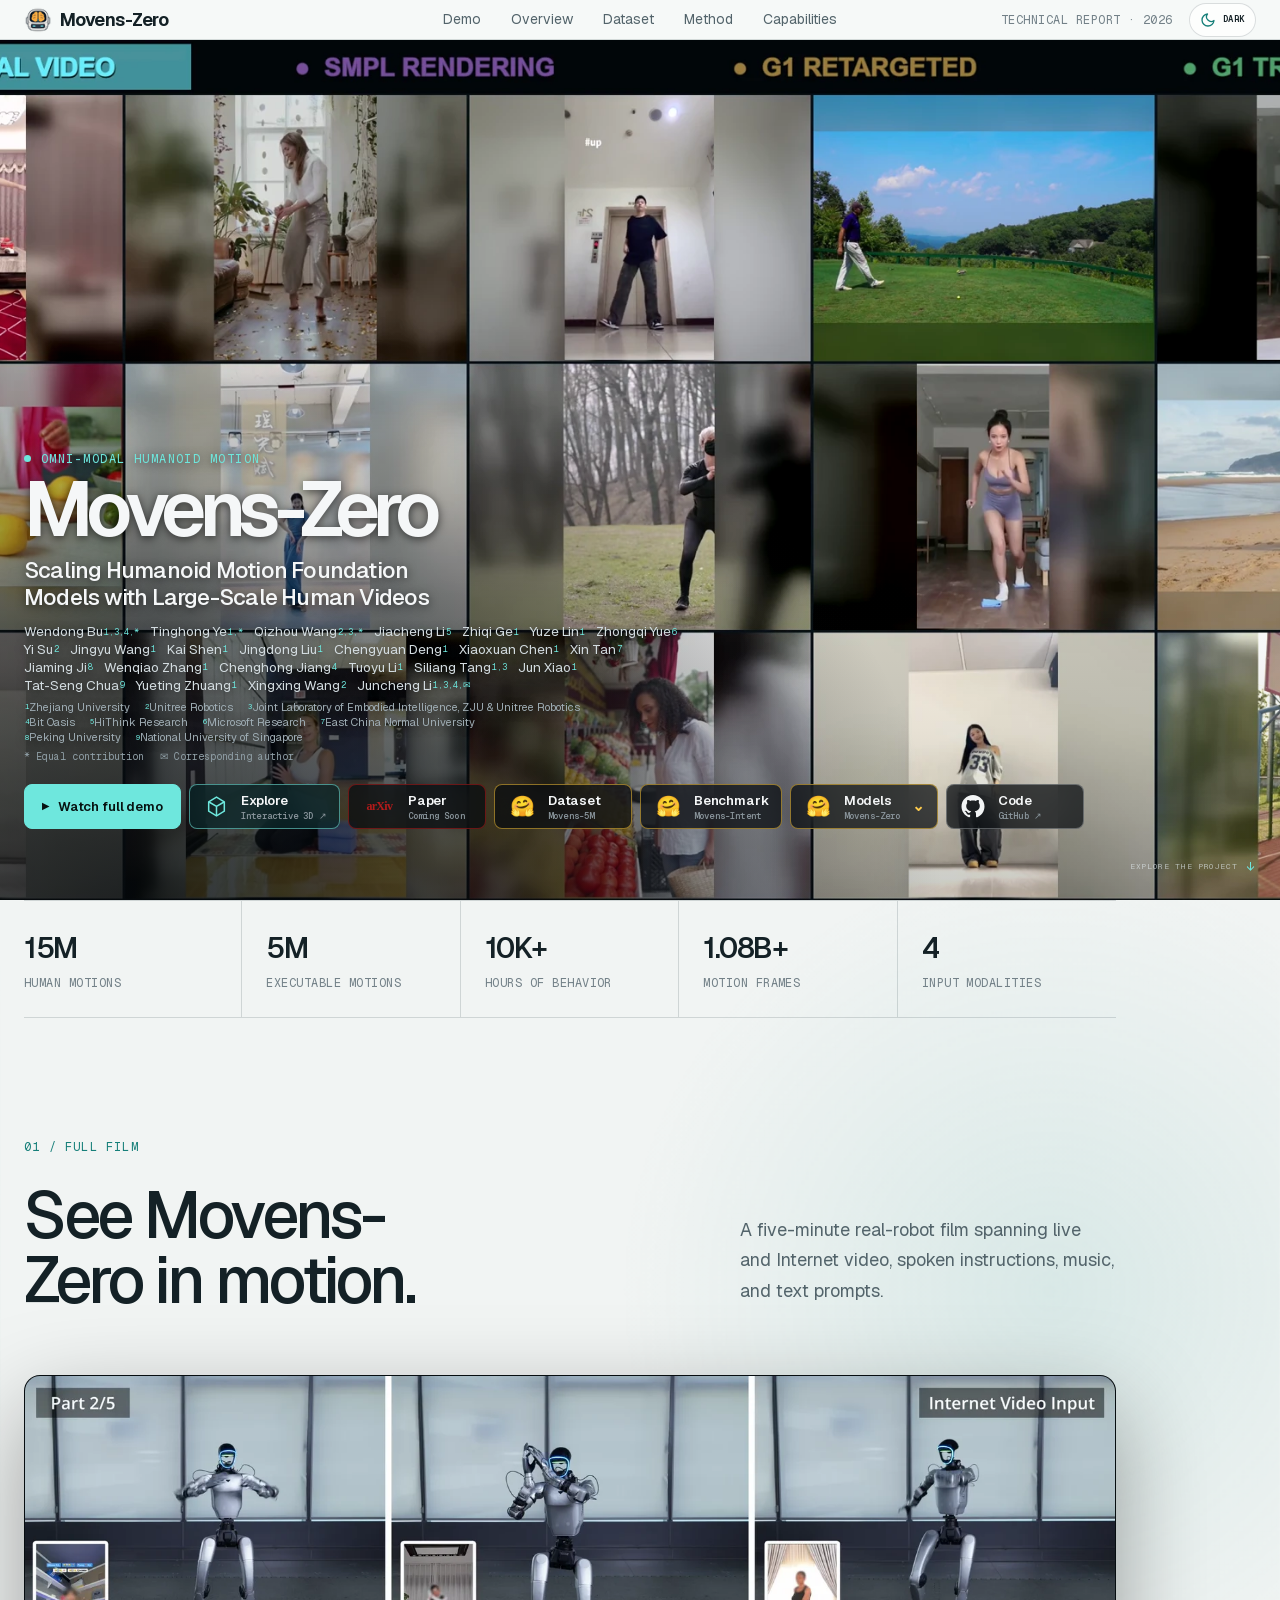
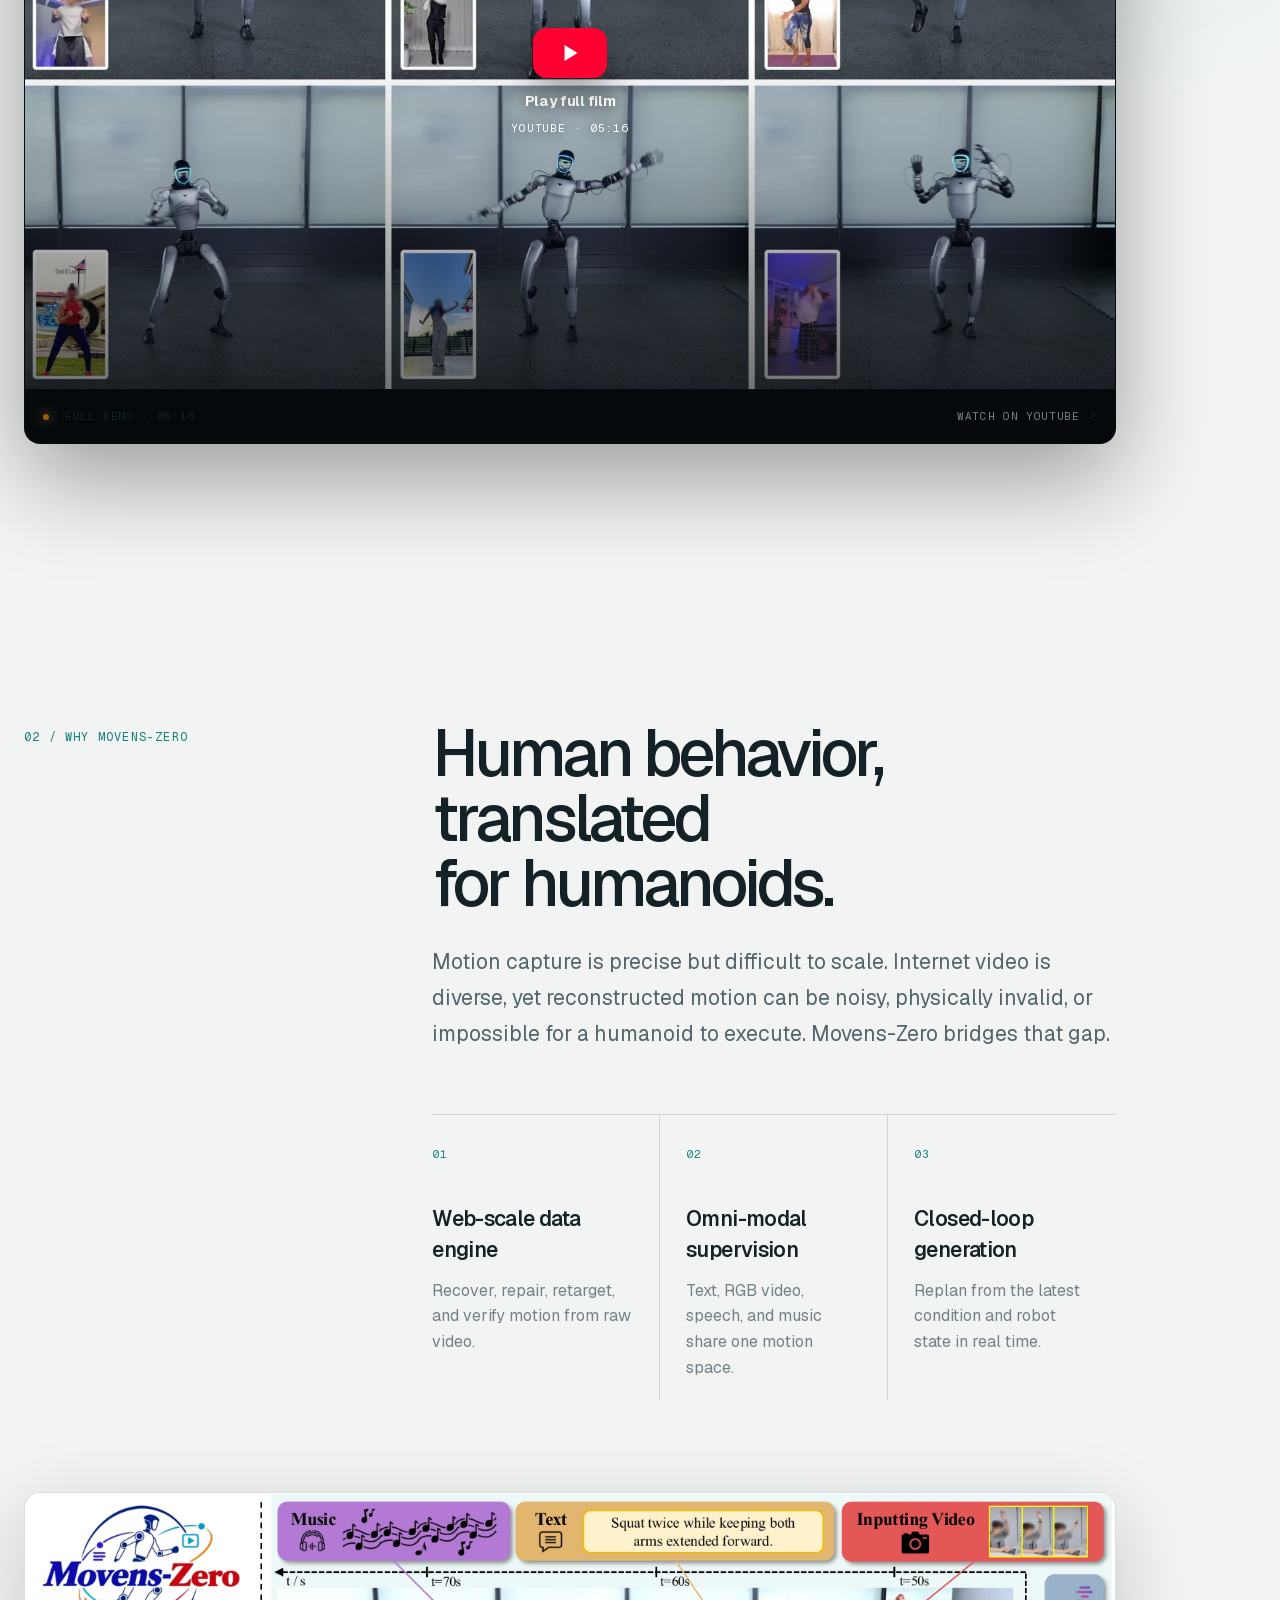
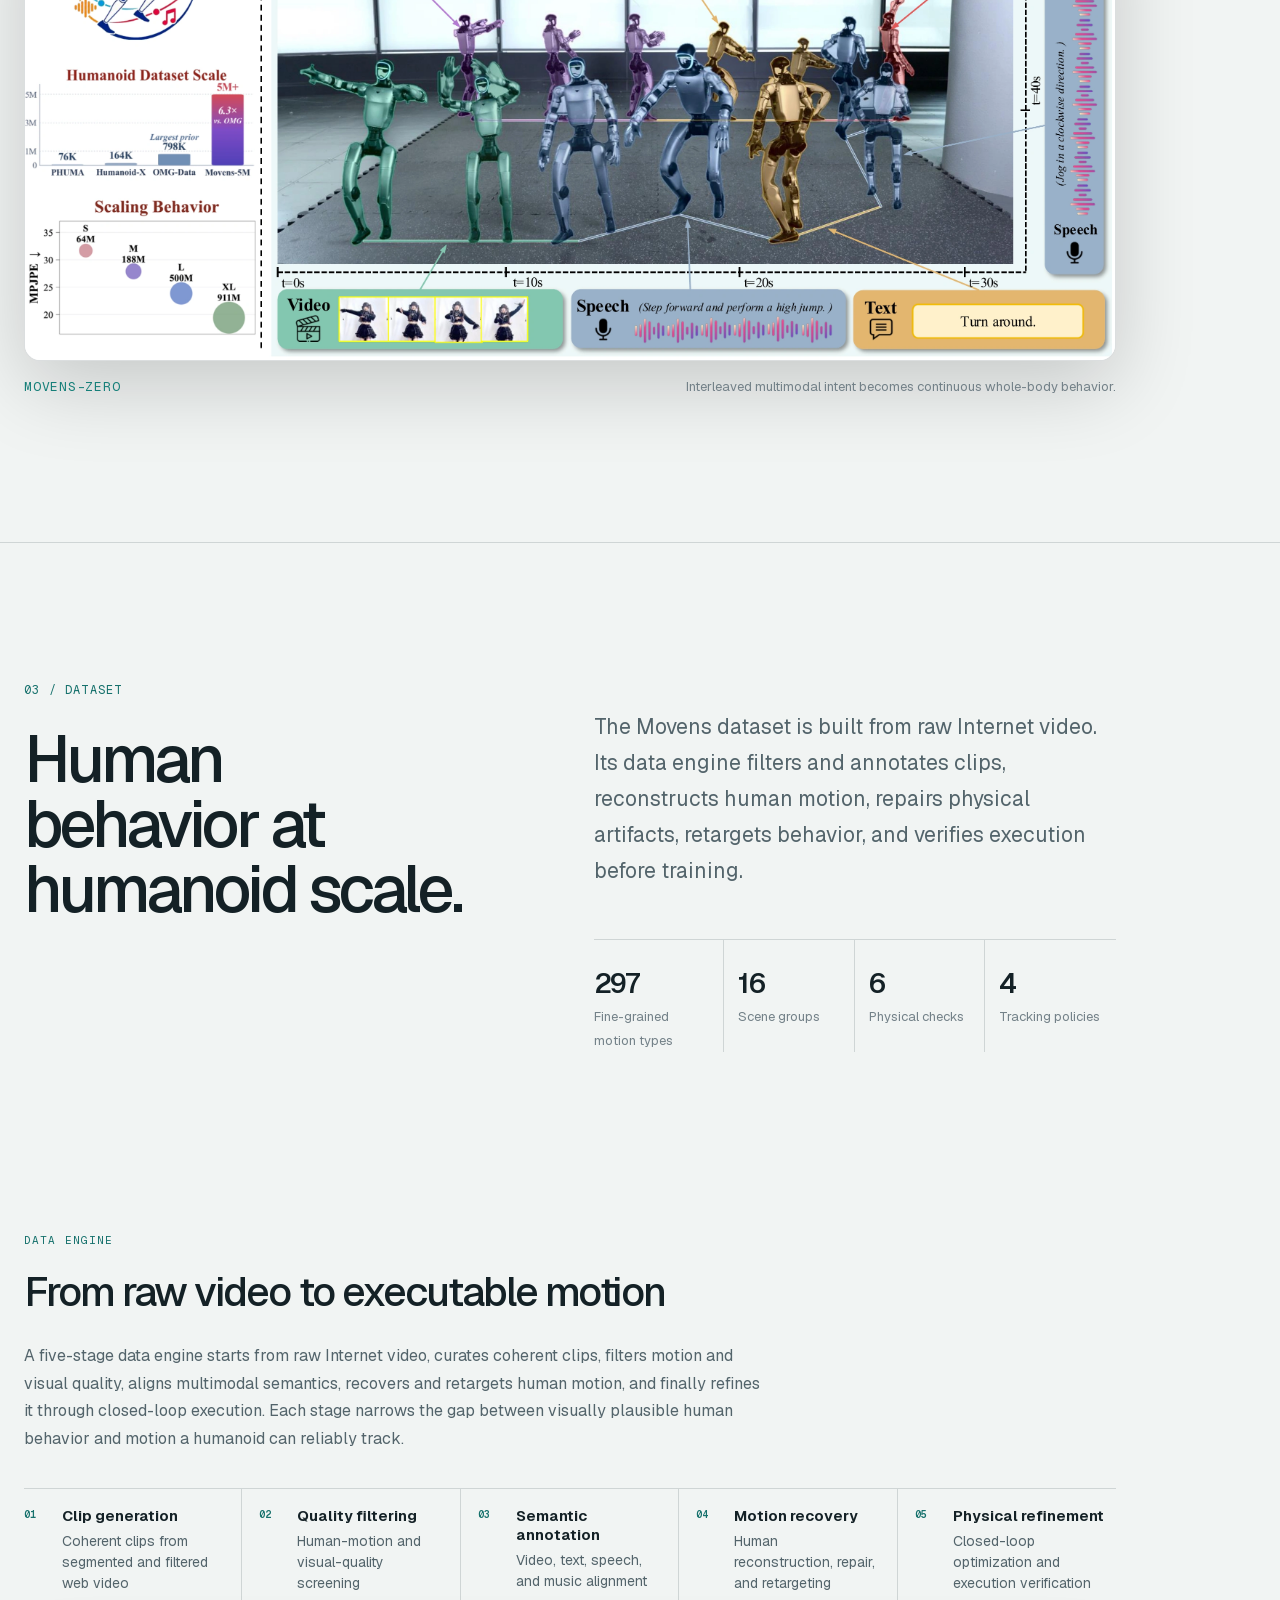
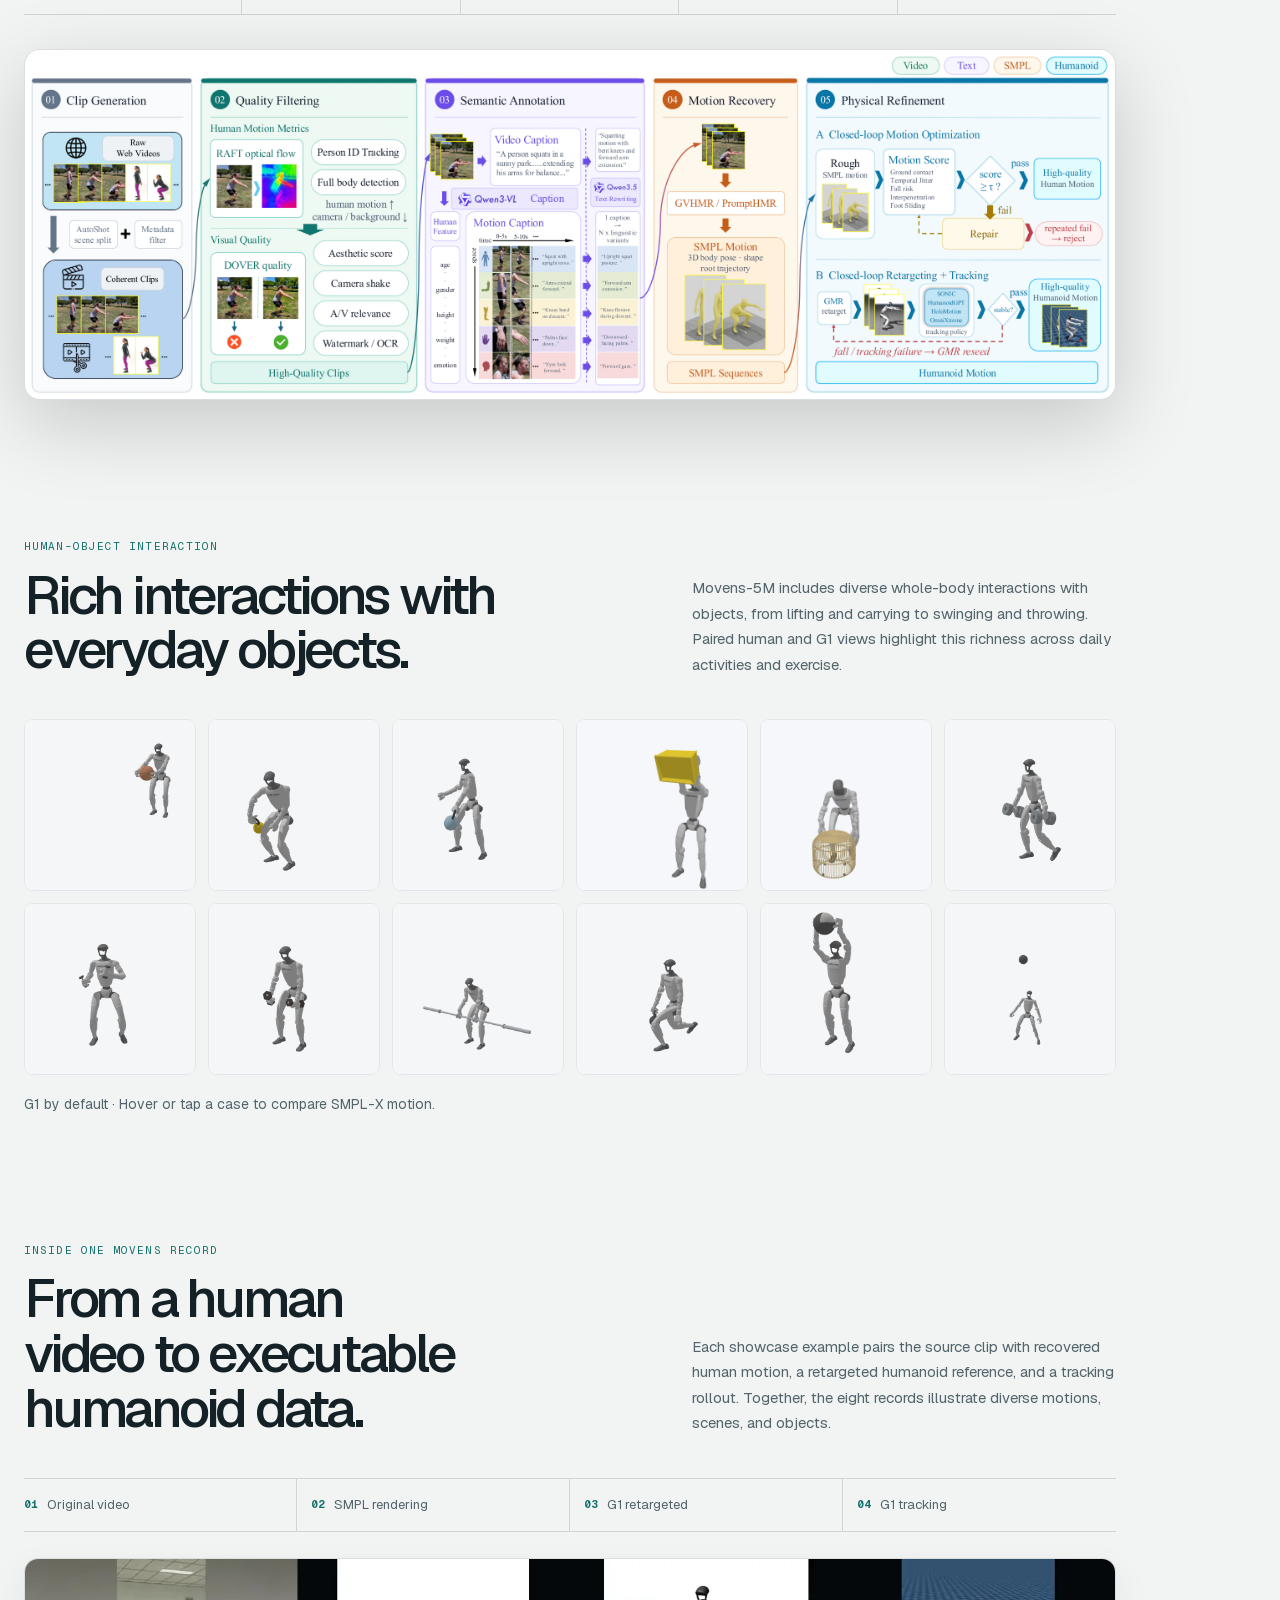
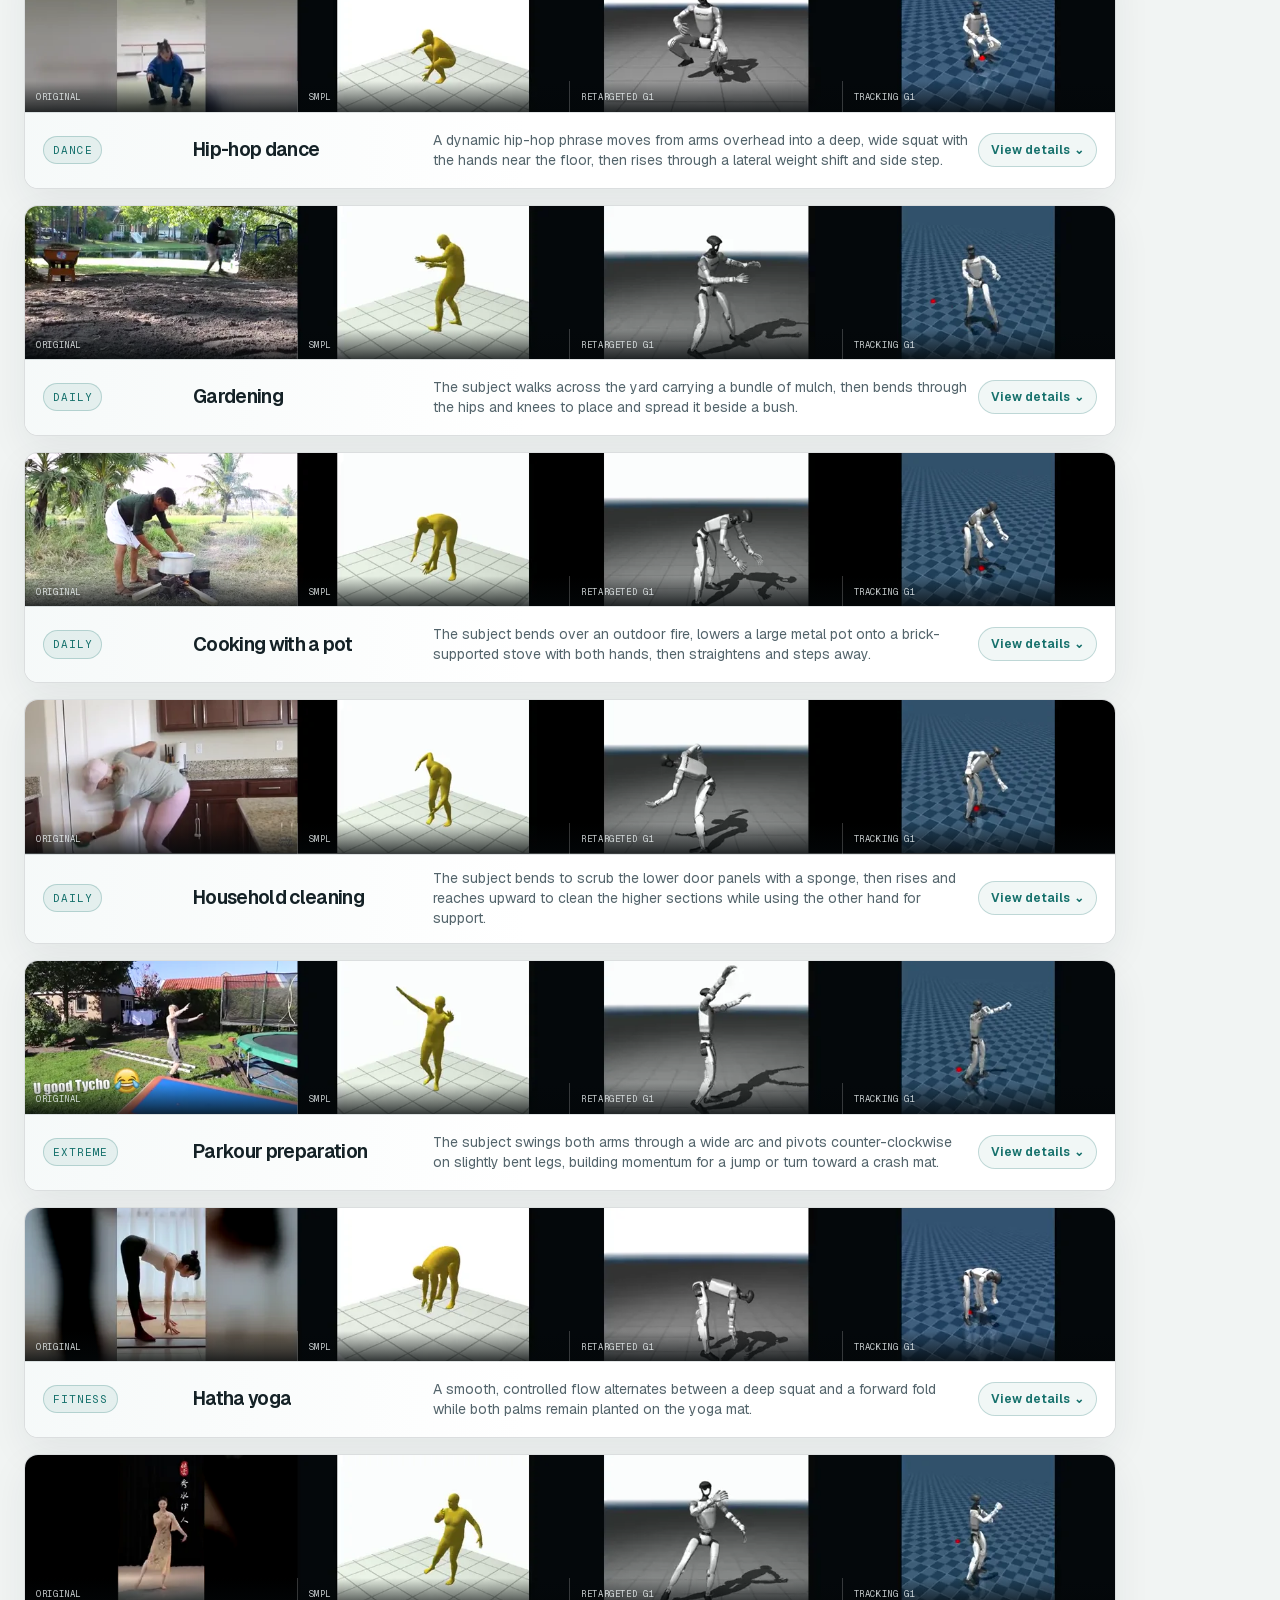
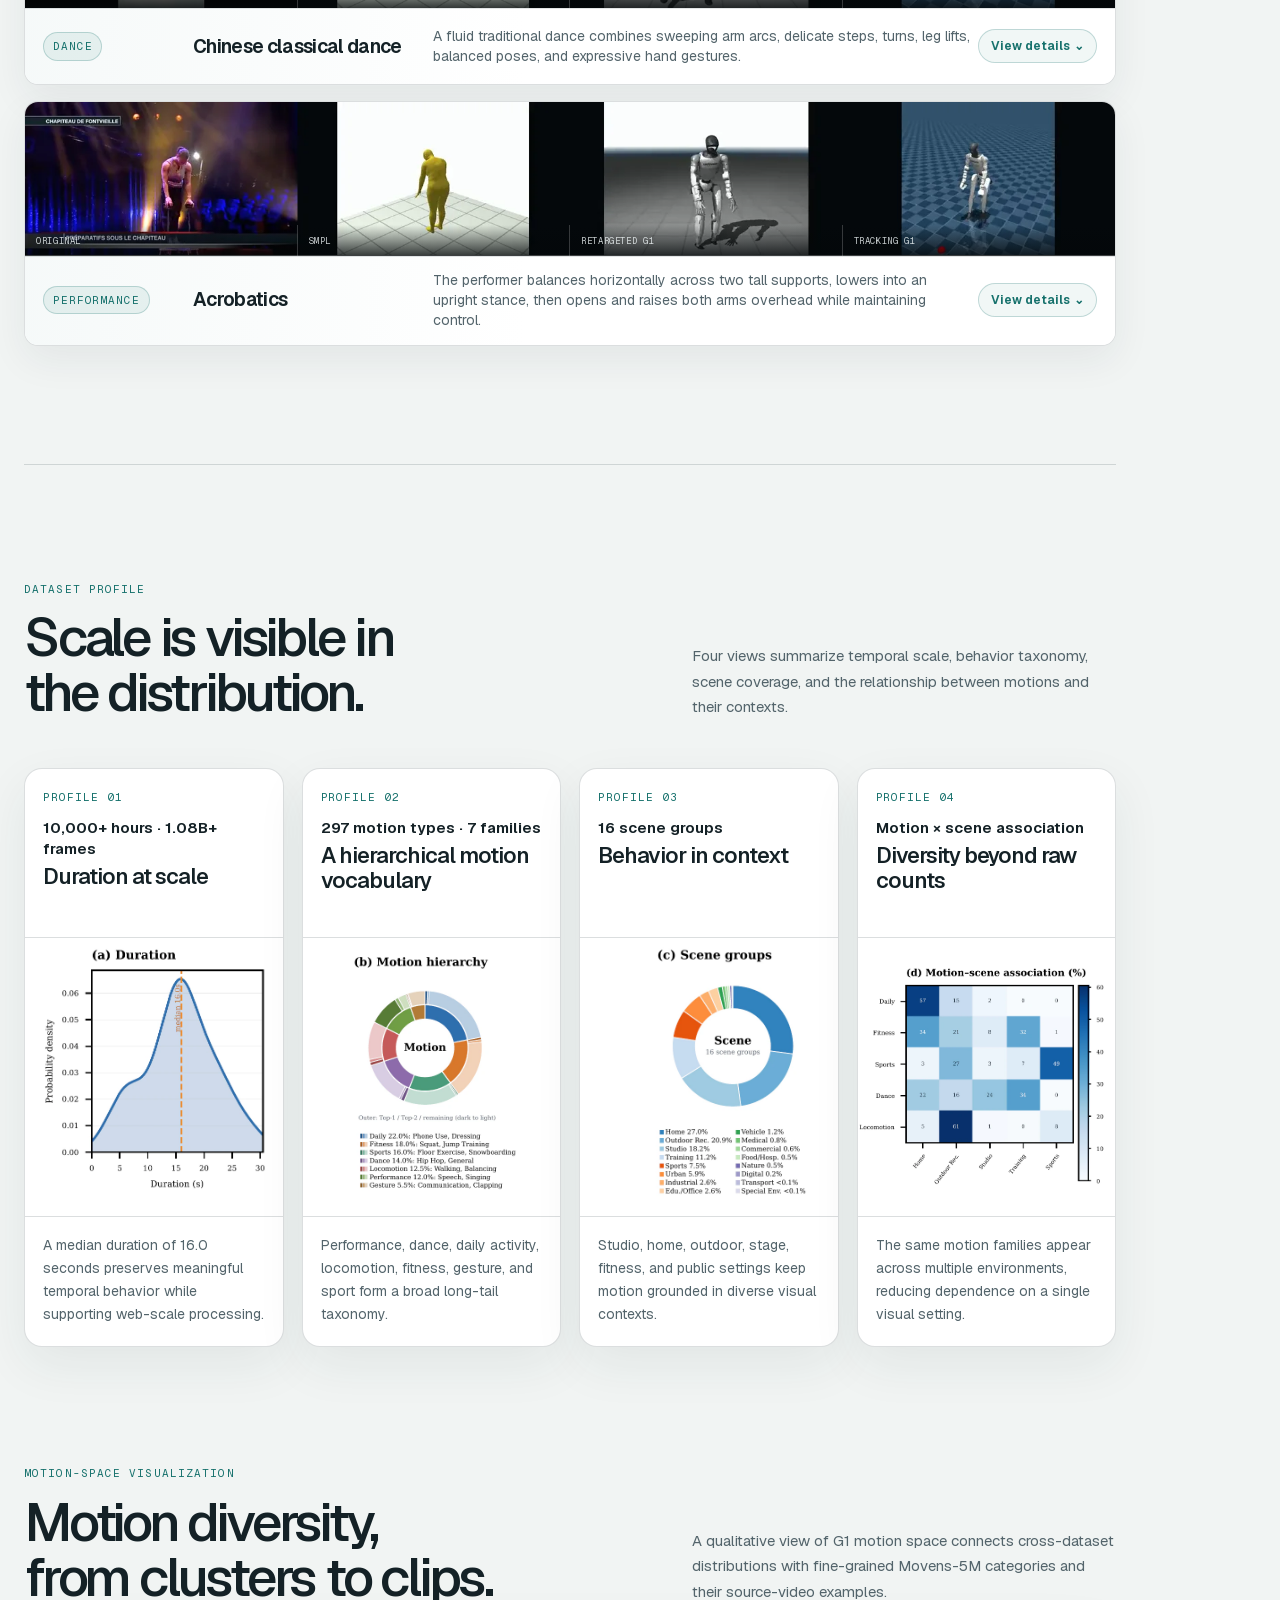
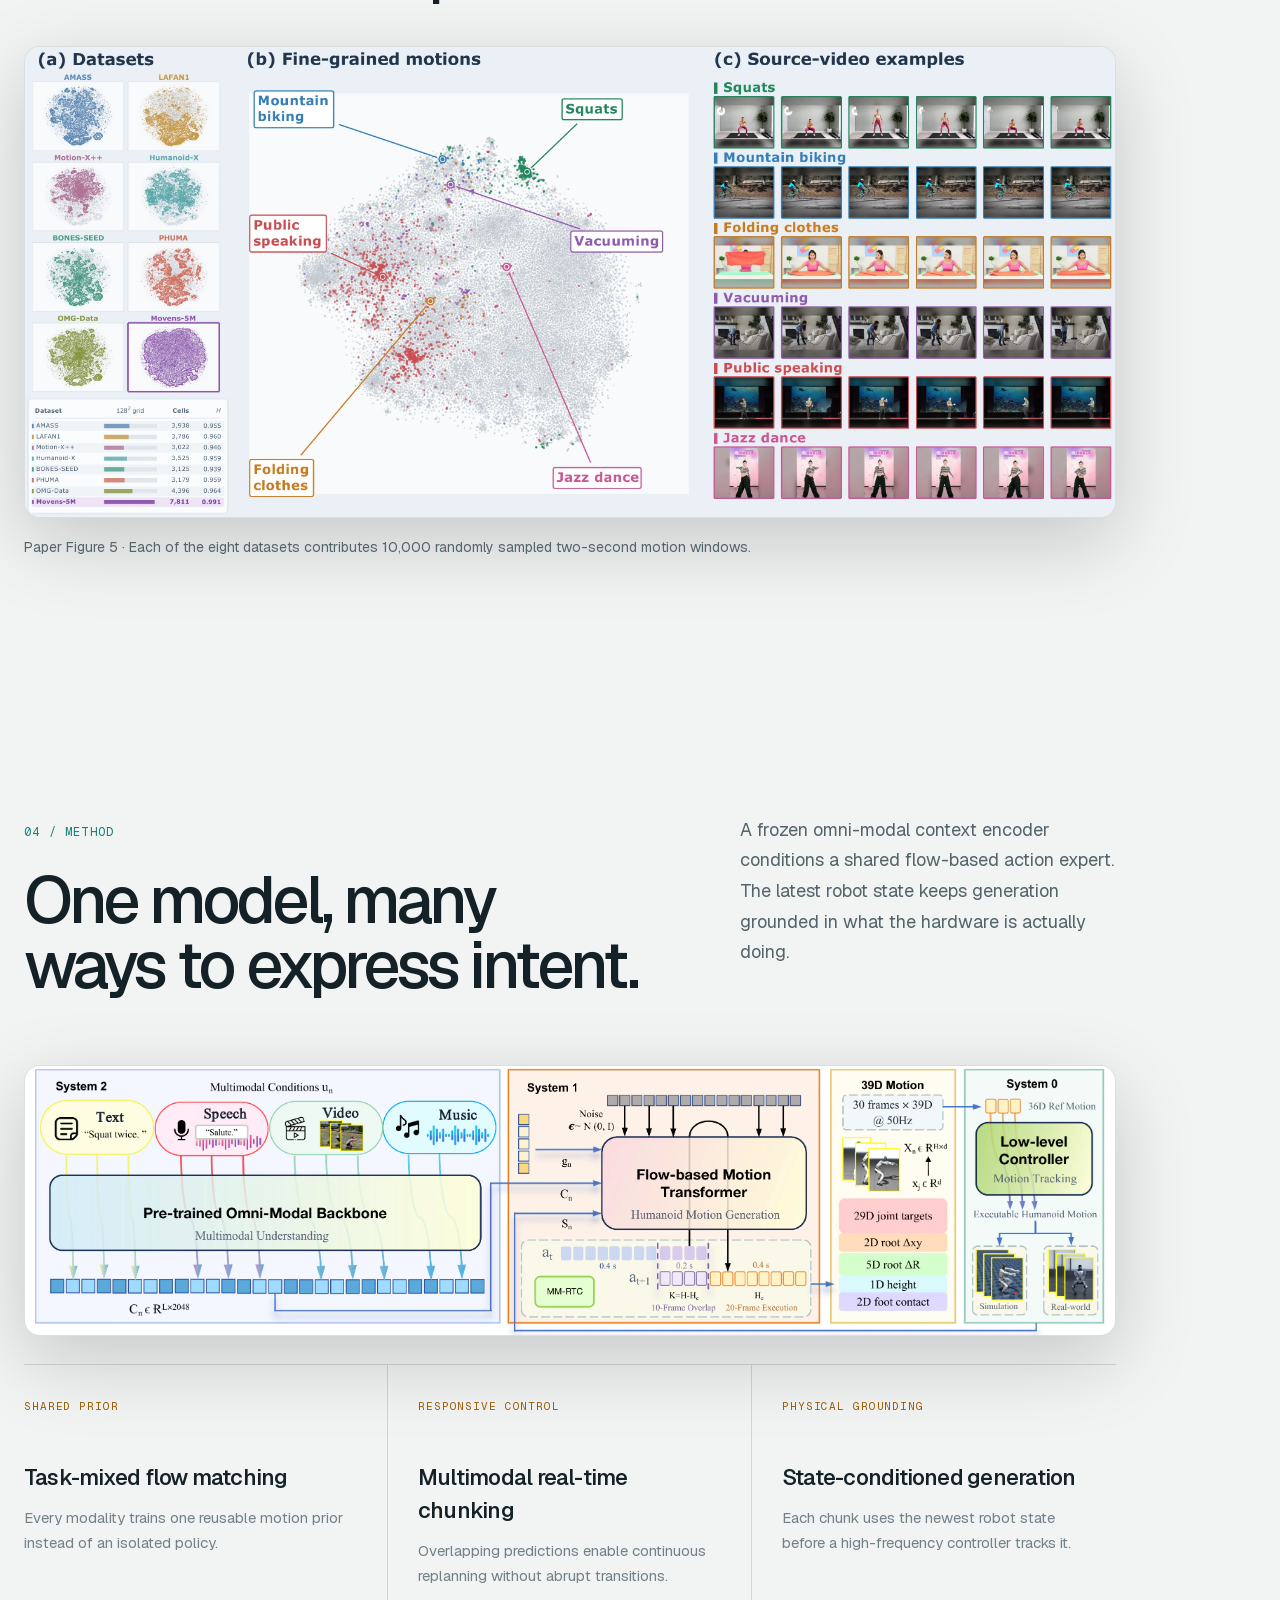
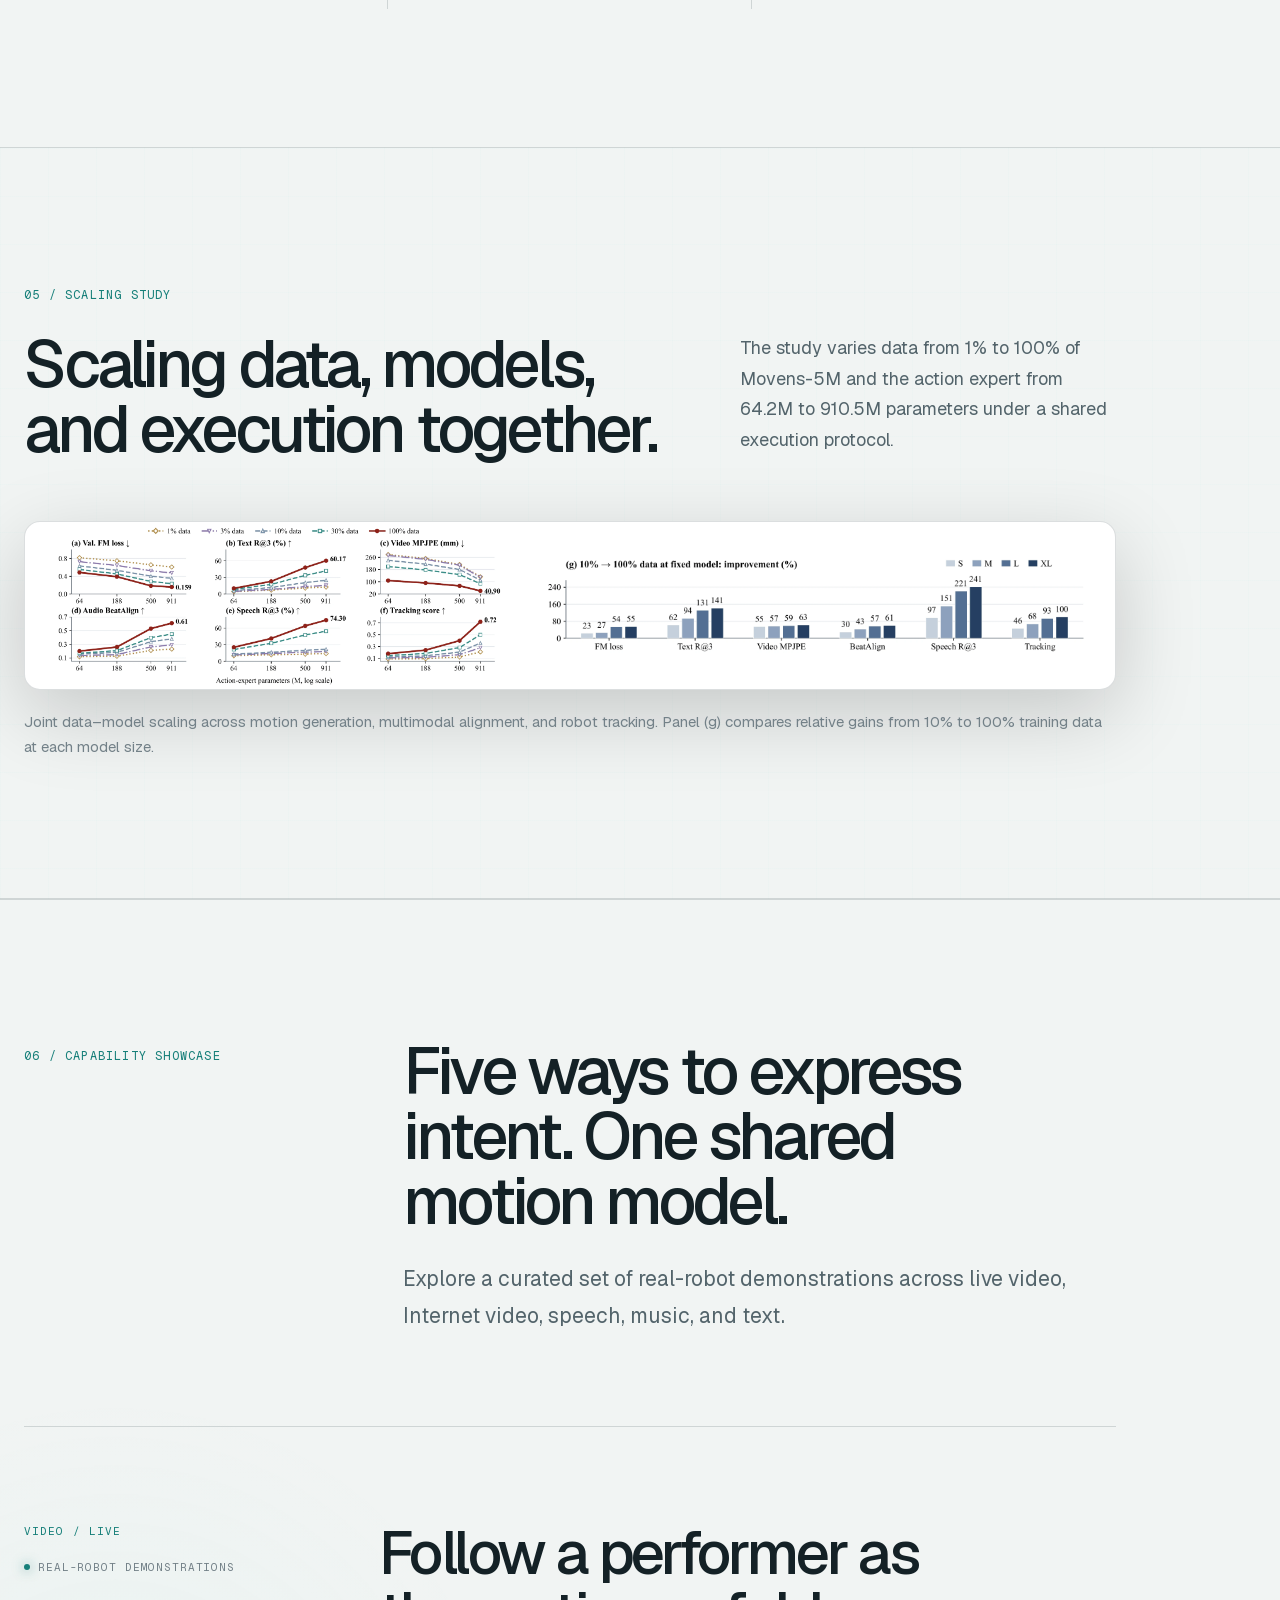
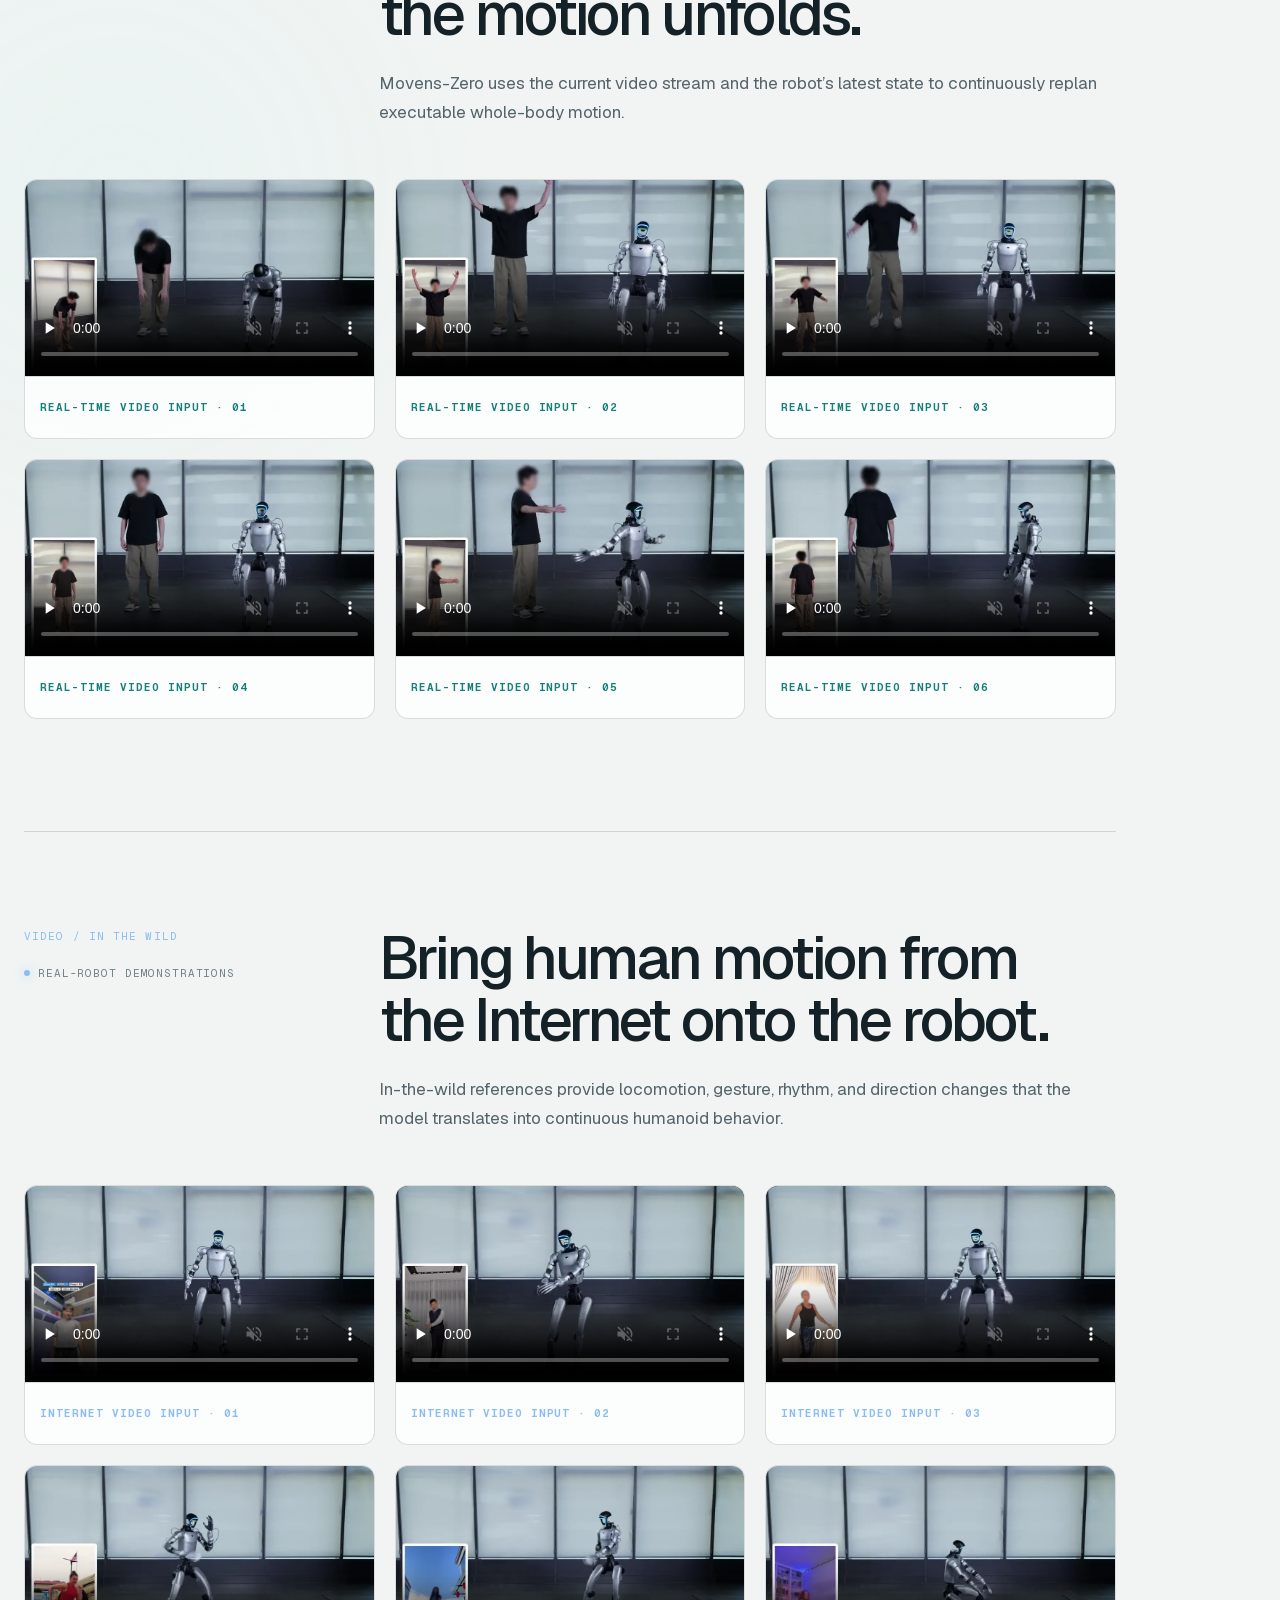
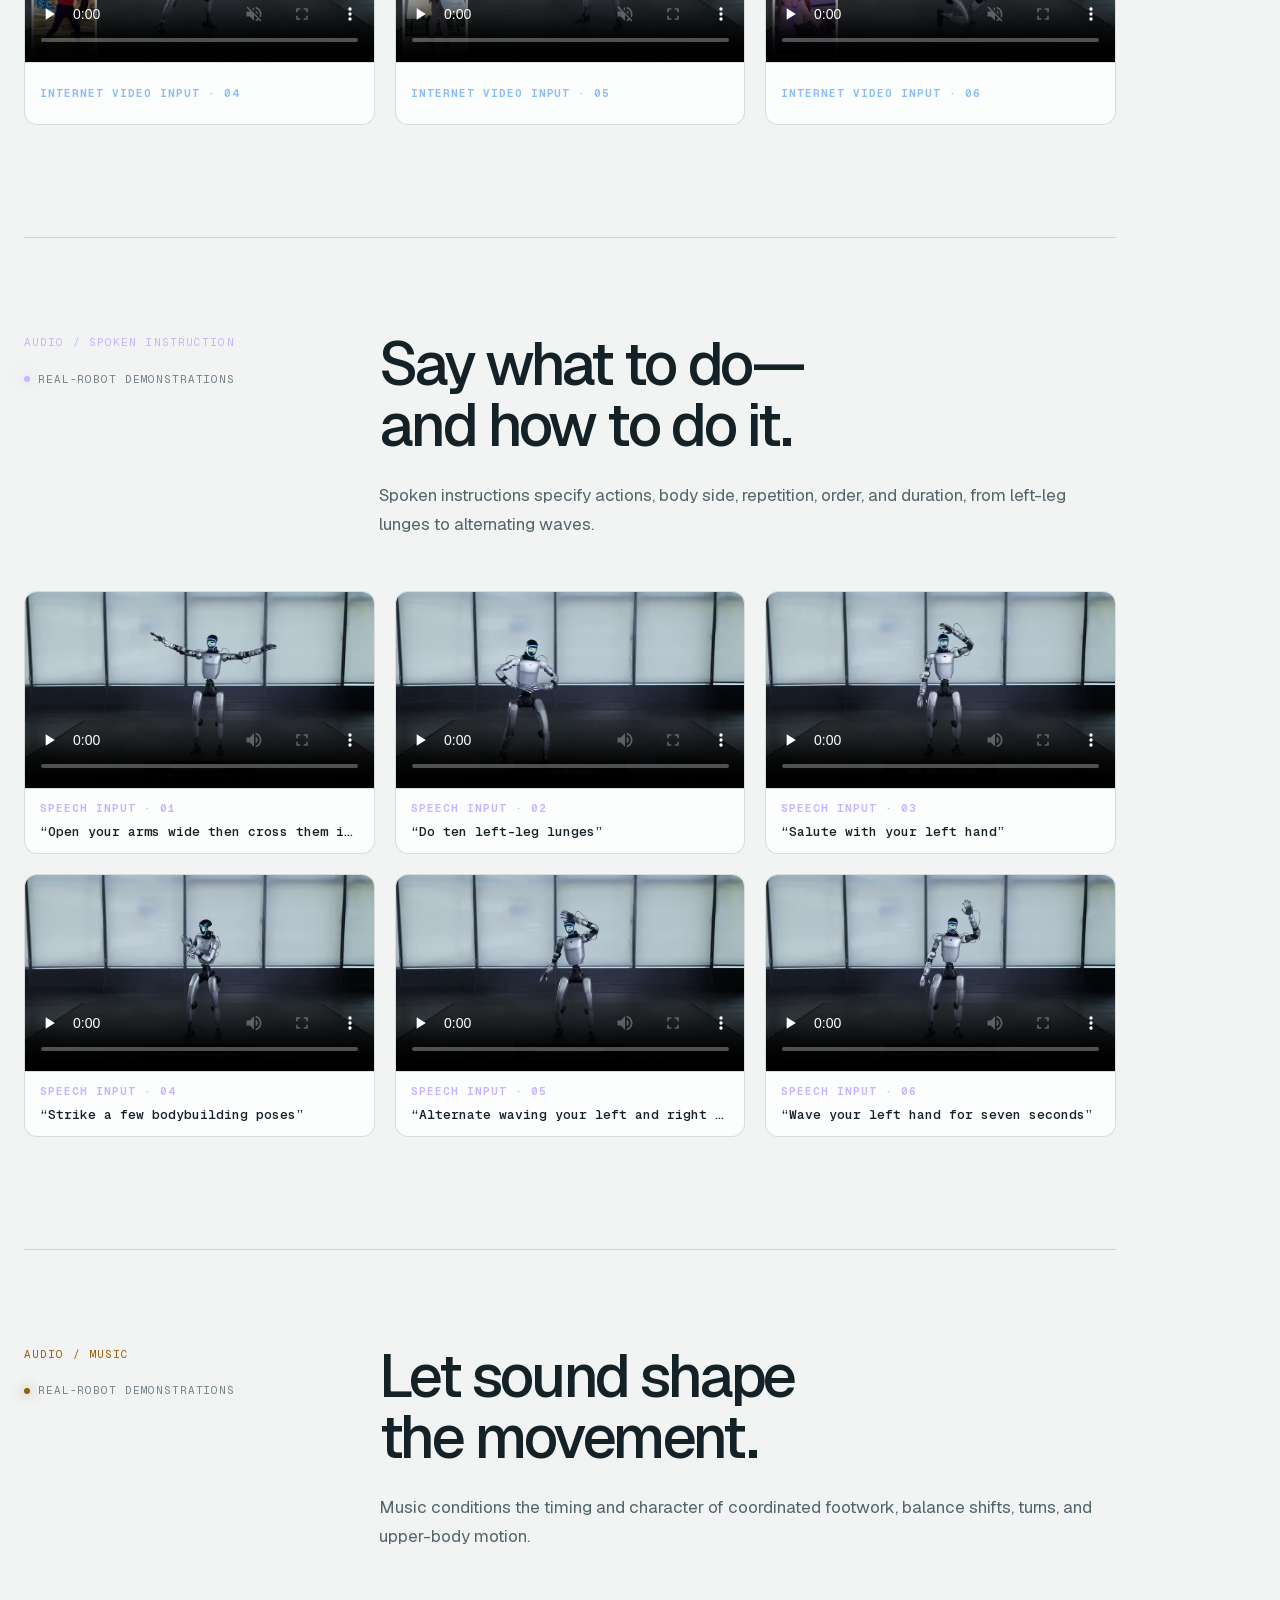
==== commit 17400733: "Refine scaling study figure layout" ====
--- a/index.html
+++ b/index.html
@@ -1,4 +1,4 @@
-<!DOCTYPE html><html lang="en"><head><meta charSet="utf-8"/><meta name="viewport" content="width=device-width, initial-scale=1"/><link rel="preload" as="image" href="/media/figures/model.webp?v=paper368720d"/><link rel="stylesheet" href="/_next/static/css/index.CmCqY3cZ.css" data-rsc-css-href="/_next/static/css/index.CmCqY3cZ.css" data-precedence="vite-rsc/importer-resources"/><link rel="modulepreload" fetchPriority="low" href="/_next/static/chunks/index-DmDnhOnH.js"/><script src="/_next/static/chunks/rolldown-runtime-C60lm6uB.js" type="module" async=""></script><script src="/_next/static/chunks/framework-BaE7mD_r.js" type="module" async=""></script><script src="/_next/static/chunks/app-elements-Drg5O4vw.js" type="module" async=""></script><script src="/_next/static/chunks/hash-D0ldriCF.js" type="module" async=""></script><script src="/_next/static/chunks/record-BdkTR7AP.js" type="module" async=""></script><script src="/_next/static/chunks/app-rsc-cache-busting-D4yp1wQn.js" type="module" async=""></script><script src="/_next/static/chunks/app-rsc-render-mode-IDJu5NEE.js" type="module" async=""></script><script src="/_next/static/chunks/headers-CeAbe3am.js" type="module" async=""></script><script src="/_next/static/chunks/protocol-headers-URL33uU5.js" type="module" async=""></script><script src="/_next/static/chunks/deployment-id-DFhHa9wO.js" type="module" async=""></script><script src="/_next/static/chunks/navigation-errors-wvgRKjB-.js" type="module" async=""></script><link rel="modulepreload" href="/_next/static/chunks/layout-segment-context-BPrGL8vc.js" crossorigin=""/><link rel="modulepreload" href="/_next/static/chunks/HomeClient-DE7Miq2t.js" crossorigin=""/><title>Movens-Zero — Scaling Humanoid Motion Foundation Models</title><meta name="description" content="Movens-Zero scales humanoid motion learning with multimodal, execution-verified human behaviors."/><meta name="author" content="Wendong Bu"/><meta name="author" content="Tinghong Ye"/><meta name="author" content="Qizhou Wang"/><meta name="author" content="Jiacheng Li"/><meta name="author" content="Zhiqi Ge"/><meta name="author" content="Yuze Lin"/><meta name="author" content="Zhongqi Yue"/><meta name="author" content="Yi Su"/><meta name="author" content="Jingyu Wang"/><meta name="author" content="Kai Shen"/><meta name="author" content="Jingdong Liu"/><meta name="author" content="Chengyuan Deng"/><meta name="author" content="Xiaoxuan Chen"/><meta name="author" content="Xin Tan"/><meta name="author" content="Jiaming Ji"/><meta name="author" content="Wenqiao Zhang"/><meta name="author" content="Chenghong Jiang"/><meta name="author" content="Tuoyu Li"/><meta name="author" content="Siliang Tang"/><meta name="author" content="Jun Xiao"/><meta name="author" content="Tat-Seng Chua"/><meta name="author" content="Yueting Zhuang"/><meta name="author" content="Xingxing Wang"/><meta name="author" content="Juncheng Li"/><meta property="og:title" content="Movens-Zero — Scaling Humanoid Motion Foundation Models"/><meta property="og:description" content="Movens-Zero scales humanoid motion learning with multimodal, execution-verified human behaviors."/><meta property="og:url" content="https://movens-zero.github.io"/><meta property="og:site_name" content="Movens-Zero"/><meta property="og:type" content="website"/><meta property="og:image" content="https://movens-zero.github.io/media/posters/dataset-teaser.webp"/><meta property="og:image:width" content="2000"/><meta property="og:image:height" content="1000"/><meta property="og:image:alt" content="Movens-Zero — Scaling Humanoid Motion Foundation Models"/><meta name="twitter:card" content="summary_large_image"/><meta name="twitter:title" content="Movens-Zero — Scaling Humanoid Motion Foundation Models"/><meta name="twitter:description" content="Movens-Zero scales humanoid motion learning with multimodal, execution-verified human behaviors."/><meta name="twitter:image" content="https://movens-zero.github.io/media/posters/dataset-teaser.webp"/><link rel="shortcut icon" href="/favicon-32.png?v=7"/><link rel="icon" href="/favicon-16.png?v=7" sizes="16x16" type="image/png"/><link rel="icon" href="/favicon-32.png?v=7" sizes="32x32" type="image/png"/><link rel="icon" href="/favicon.png?v=7" sizes="512x512" type="image/png"/><link rel="apple-touch-icon" href="/apple-touch-icon.png?v=7" sizes="180x180" type="image/png"/><meta name="color-scheme" content="dark light"/><script>Object.assign(((self[Symbol.for("vinext.navigationRuntime")]??={bootstrap:{routeManifest:null},functions:{}}).bootstrap.rsc??={rsc:[]}),{params:{},nav:{"pathname":"/","searchParams":[]}})</script><link rel="modulepreload" href="/_next/static/chunks/index-DmDnhOnH.js" />
+<!DOCTYPE html><html lang="en"><head><meta charSet="utf-8"/><meta name="viewport" content="width=device-width, initial-scale=1"/><link rel="preload" as="image" href="/media/figures/model.webp?v=paper368720d"/><link rel="stylesheet" href="/_next/static/css/index.DE2qaCys.css" data-rsc-css-href="/_next/static/css/index.DE2qaCys.css" data-precedence="vite-rsc/importer-resources"/><link rel="modulepreload" fetchPriority="low" href="/_next/static/chunks/index-BOfhqzgP.js"/><script src="/_next/static/chunks/rolldown-runtime-C60lm6uB.js" type="module" async=""></script><script src="/_next/static/chunks/framework-BaE7mD_r.js" type="module" async=""></script><script src="/_next/static/chunks/app-elements-Drg5O4vw.js" type="module" async=""></script><script src="/_next/static/chunks/hash-D0ldriCF.js" type="module" async=""></script><script src="/_next/static/chunks/record-BdkTR7AP.js" type="module" async=""></script><script src="/_next/static/chunks/app-rsc-cache-busting-CbBSyymg.js" type="module" async=""></script><script src="/_next/static/chunks/app-rsc-render-mode-IDJu5NEE.js" type="module" async=""></script><script src="/_next/static/chunks/headers-CeAbe3am.js" type="module" async=""></script><script src="/_next/static/chunks/protocol-headers-URL33uU5.js" type="module" async=""></script><script src="/_next/static/chunks/deployment-id-DFhHa9wO.js" type="module" async=""></script><script src="/_next/static/chunks/navigation-errors-wvgRKjB-.js" type="module" async=""></script><link rel="modulepreload" href="/_next/static/chunks/layout-segment-context-CEyR5YjE.js" crossorigin=""/><link rel="modulepreload" href="/_next/static/chunks/HomeClient-ClsR03Xk.js" crossorigin=""/><title>Movens-Zero — Scaling Humanoid Motion Foundation Models</title><meta name="description" content="Movens-Zero scales humanoid motion learning with multimodal, execution-verified human behaviors."/><meta name="author" content="Wendong Bu"/><meta name="author" content="Tinghong Ye"/><meta name="author" content="Qizhou Wang"/><meta name="author" content="Jiacheng Li"/><meta name="author" content="Zhiqi Ge"/><meta name="author" content="Yuze Lin"/><meta name="author" content="Zhongqi Yue"/><meta name="author" content="Yi Su"/><meta name="author" content="Jingyu Wang"/><meta name="author" content="Kai Shen"/><meta name="author" content="Jingdong Liu"/><meta name="author" content="Chengyuan Deng"/><meta name="author" content="Xiaoxuan Chen"/><meta name="author" content="Xin Tan"/><meta name="author" content="Jiaming Ji"/><meta name="author" content="Wenqiao Zhang"/><meta name="author" content="Chenghong Jiang"/><meta name="author" content="Tuoyu Li"/><meta name="author" content="Siliang Tang"/><meta name="author" content="Jun Xiao"/><meta name="author" content="Tat-Seng Chua"/><meta name="author" content="Yueting Zhuang"/><meta name="author" content="Xingxing Wang"/><meta name="author" content="Juncheng Li"/><meta property="og:title" content="Movens-Zero — Scaling Humanoid Motion Foundation Models"/><meta property="og:description" content="Movens-Zero scales humanoid motion learning with multimodal, execution-verified human behaviors."/><meta property="og:url" content="https://movens-zero.github.io"/><meta property="og:site_name" content="Movens-Zero"/><meta property="og:type" content="website"/><meta property="og:image" content="https://movens-zero.github.io/media/posters/dataset-teaser.webp"/><meta property="og:image:width" content="2000"/><meta property="og:image:height" content="1000"/><meta property="og:image:alt" content="Movens-Zero — Scaling Humanoid Motion Foundation Models"/><meta name="twitter:card" content="summary_large_image"/><meta name="twitter:title" content="Movens-Zero — Scaling Humanoid Motion Foundation Models"/><meta name="twitter:description" content="Movens-Zero scales humanoid motion learning with multimodal, execution-verified human behaviors."/><meta name="twitter:image" content="https://movens-zero.github.io/media/posters/dataset-teaser.webp"/><link rel="shortcut icon" href="/favicon-32.png?v=7"/><link rel="icon" href="/favicon-16.png?v=7" sizes="16x16" type="image/png"/><link rel="icon" href="/favicon-32.png?v=7" sizes="32x32" type="image/png"/><link rel="icon" href="/favicon.png?v=7" sizes="512x512" type="image/png"/><link rel="apple-touch-icon" href="/apple-touch-icon.png?v=7" sizes="180x180" type="image/png"/><meta name="color-scheme" content="dark light"/><script>Object.assign(((self[Symbol.for("vinext.navigationRuntime")]??={bootstrap:{routeManifest:null},functions:{}}).bootstrap.rsc??={rsc:[]}),{params:{},nav:{"pathname":"/","searchParams":[]}})</script><link rel="modulepreload" href="/_next/static/chunks/index-BOfhqzgP.js" />
 <link rel="preload" href="/_next/static/_vinext_fonts/geist-8ac0455e797f/geist-98bbbccb.woff2" as="font" type="font/woff2" crossorigin />
 <link rel="preload" href="/_next/static/_vinext_fonts/geist-mono-00e989178794/geist-mono-013b2f2f.woff2" as="font" type="font/woff2" crossorigin />
 <style data-vinext-fonts>/* cyrillic-ext */
@@ -128,7 +128,7 @@
 
 .__variable_geist_mono_1001rt9 { --font-geist-mono: 'Geist Mono', 'Geist Mono Fallback'; }
 </style>
-</head><body class="__variable_geist_19ysh9d __variable_geist_mono_1001rt9"><main class="site-shell" data-theme="dark"><nav class="site-nav" aria-label="Primary navigation"><a class="wordmark" href="#top" aria-label="Movens-Zero home"><span class="wordmark-mark" aria-hidden="true"></span><span>Movens-Zero</span></a><div class="nav-links"><a href="#demo">Demo</a><a href="#overview">Overview</a><a href="#dataset">Dataset</a><a href="#method">Method</a><a href="#behaviors">Capabilities</a></div><div class="nav-actions"><span class="nav-status">Technical Report · 2026</span><button type="button" class="theme-toggle" aria-label="Switch to light theme" aria-pressed="false"><span class="theme-toggle-icon" aria-hidden="true"><svg viewBox="0 0 24 24" fill="none" stroke="currentColor" stroke-width="2" stroke-linecap="round" stroke-linejoin="round" focusable="false"><circle cx="12" cy="12" r="4"></circle><path d="M12 2v2M12 20v2M4.93 4.93l1.42 1.42M17.66 17.66l1.41 1.41M2 12h2M20 12h2M6.34 17.66l-1.41 1.41M19.07 4.93l-1.41 1.42"></path></svg></span><b>Light</b></button></div></nav><nav class="floating-toc is-hero-hidden" aria-label="On this page" data-tone="dark"><span class="floating-toc-title">On this page</span><a href="#top" data-depth="root" class="is-active" aria-current="location" aria-label="00 Cover"><span class="floating-toc-index">00</span><span class="floating-toc-label">Cover</span></a><a href="#demo" data-depth="root" aria-label="01 Full film"><span class="floating-toc-index">01</span><span class="floating-toc-label">Full film</span></a><a href="#overview" data-depth="root" aria-label="02 Overview"><span class="floating-toc-index">02</span><span class="floating-toc-label">Overview</span></a><a href="#dataset" data-depth="root" aria-label="03 Dataset"><span class="floating-toc-index">03</span><span class="floating-toc-label">Dataset</span></a><a href="#method" data-depth="root" aria-label="04 Method"><span class="floating-toc-index">04</span><span class="floating-toc-label">Method</span></a><a href="#scaling" data-depth="root" aria-label="05 Scaling"><span class="floating-toc-index">05</span><span class="floating-toc-label">Scaling</span></a><a href="#behaviors" data-depth="root" aria-label="06 Capabilities"><span class="floating-toc-index">06</span><span class="floating-toc-label">Capabilities</span></a><a href="#behavior-realtime" data-depth="child" aria-label="06A Live video"><span class="floating-toc-index">06A</span><span class="floating-toc-label">Live video</span></a><a href="#behavior-internet" data-depth="child" aria-label="06B Internet video"><span class="floating-toc-index">06B</span><span class="floating-toc-label">Internet video</span></a><a href="#behavior-speech" data-depth="child" aria-label="06C Speech"><span class="floating-toc-index">06C</span><span class="floating-toc-label">Speech</span></a><a href="#behavior-music" data-depth="child" aria-label="06D Music"><span class="floating-toc-index">06D</span><span class="floating-toc-label">Music</span></a><a href="#behavior-text" data-depth="child" aria-label="06E Text"><span class="floating-toc-index">06E</span><span class="floating-toc-label">Text</span></a><a href="#citation" data-depth="root" aria-label="07 Citation"><span class="floating-toc-index">07</span><span class="floating-toc-label">Citation</span></a></nav><section class="hero" id="top"><video class="hero-background" autoPlay="" muted="" loop="" playsInline="" preload="metadata" poster="/media/posters/dataset-teaser.webp?v=teaser2s3" aria-hidden="true" tabindex="-1"><source src="/media/video/dataset-teaser.mp4?v=teaser2s3" type="video/mp4"/></video><span class="hero-scrim" aria-hidden="true"></span><div class="hero-inner"><div class="hero-copy"><p class="eyebrow"><span class="status-dot" aria-hidden="true"></span>Omni-modal humanoid motion</p><h1 class="hero-title"><span class="hero-name">Movens-Zero</span><span class="hero-paper-title">Scaling Humanoid Motion Foundation Models with Large-Scale Human Videos</span></h1><div class="publication-credits"><div class="author-line" aria-label="Paper authors"><p class="publication-author-row"><span class="author-name">Wendong Bu<sup>1,3,4<!-- -->,*</sup></span><span class="author-name">Tinghong Ye<sup>1<!-- -->,*</sup></span><span class="author-name">Qizhou Wang<sup>2,3<!-- -->,*</sup></span><span class="author-name">Jiacheng Li<sup>5</sup></span><span class="author-name">Zhiqi Ge<sup>1</sup></span><span class="author-name">Yuze Lin<sup>1</sup></span><span class="author-name">Zhongqi Yue<sup>6</sup></span></p><p class="publication-author-row"><span class="author-name">Yi Su<sup>2</sup></span><span class="author-name">Jingyu Wang<sup>1</sup></span><span class="author-name">Kai Shen<sup>1</sup></span><span class="author-name">Jingdong Liu<sup>1</sup></span><span class="author-name">Chengyuan Deng<sup>1</sup></span><span class="author-name">Xiaoxuan Chen<sup>1</sup></span><span class="author-name">Xin Tan<sup>7</sup></span></p><p class="publication-author-row"><span class="author-name">Jiaming Ji<sup>8</sup></span><span class="author-name">Wenqiao Zhang<sup>1</sup></span><span class="author-name">Chenghong Jiang<sup>4</sup></span><span class="author-name">Tuoyu Li<sup>1</sup></span><span class="author-name">Siliang Tang<sup>1,3</sup></span><span class="author-name">Jun Xiao<sup>1</sup></span></p><p class="publication-author-row"><span class="author-name">Tat-Seng Chua<sup>9</sup></span><span class="author-name">Yueting Zhuang<sup>1</sup></span><span class="author-name">Xingxing Wang<sup>2</sup></span><span class="author-name">Juncheng Li<sup>1,3,4<!-- -->,✉</sup></span></p></div><div class="affiliation-line" aria-label="Paper affiliations"><p class="publication-institution-row"><span class="institution-name"><sup>1</sup>Zhejiang University</span><span class="institution-name"><sup>2</sup>Unitree Robotics</span><span class="institution-name"><sup>3</sup>Joint Laboratory of Embodied Intelligence, ZJU &amp; Unitree Robotics</span></p><p class="publication-institution-row"><span class="institution-name"><sup>4</sup>Bit Oasis</span><span class="institution-name"><sup>5</sup>HiThink Research</span><span class="institution-name"><sup>6</sup>Microsoft Research</span><span class="institution-name"><sup>7</sup>East China Normal University</span></p><p class="publication-institution-row"><span class="institution-name"><sup>8</sup>Peking University</span><span class="institution-name"><sup>9</sup>National University of Singapore</span></p></div><p class="publication-notes"><span>* Equal contribution</span><span>✉ Corresponding author</span></p></div><div class="hero-actions" aria-label="Project resources"><a class="button button-primary" href="#demo"><span class="play-icon" aria-hidden="true">▶</span>Watch full demo</a><a class="button button-resource button-explorer" href="/explorer" target="_blank" rel="noreferrer" aria-label="Open the interactive motion explorer in a new tab"><span class="resource-mark resource-mark-explorer" aria-hidden="true"><svg viewBox="0 0 24 24" role="presentation"><path d="M4.5 7.5 12 3l7.5 4.5v9L12 21l-7.5-4.5v-9Z"></path><path d="m4.8 7.7 7.2 4.2 7.2-4.2M12 12v8.5"></path></svg></span><span class="resource-copy">Explore <small class="resource-release-name">Interactive 3D ↗</small></span></a><span class="button button-resource button-arxiv is-disabled" aria-disabled="true"><span class="resource-mark resource-mark-arxiv">arXiv</span><span class="resource-copy">Paper <small class="resource-release-name">Coming Soon</small></span></span><a class="button button-resource button-huggingface" href="https://huggingface.co/datasets/wendell0218/OmniHM-5M" target="_blank" rel="noreferrer"><span class="resource-mark resource-mark-hf" aria-hidden="true">🤗</span><span class="resource-copy">Dataset <small class="resource-release-name">Movens-5M</small></span></a><a class="button button-resource button-huggingface" href="https://huggingface.co/datasets/wendell0218/OmniHM-Intent" target="_blank" rel="noreferrer" aria-label="Movens-Intent benchmark on Hugging Face (opens in a new tab)"><span class="resource-mark resource-mark-hf" aria-hidden="true">🤗</span><span class="resource-copy">Benchmark <small class="resource-release-name">Movens-Intent</small></span></a><div class="model-resource"><button type="button" class="button button-resource button-huggingface button-models" aria-expanded="false" aria-controls="model-scale-panel"><span class="resource-mark resource-mark-hf" aria-hidden="true">🤗</span><span class="resource-copy">Models <small class="resource-release-name">Movens-Zero</small></span><span class="model-trigger-chevron" aria-hidden="true">⌄</span></button><div class="model-scale-popover" id="model-scale-panel" hidden=""><div class="model-scale-list"><a class="model-scale-row" href="https://huggingface.co/wendell0218/Movens-Zero-S" target="_blank" rel="noreferrer" aria-label="Movens-Zero-S checkpoint on Hugging Face (opens in a new tab)"><b>S</b><span><strong>64.2M</strong><small>3<!-- --> layers · width <!-- -->768</small></span><i>Hugging Face <span aria-hidden="true">↗</span></i></a><a class="model-scale-row" href="https://huggingface.co/wendell0218/Movens-Zero-M" target="_blank" rel="noreferrer" aria-label="Movens-Zero-M checkpoint on Hugging Face (opens in a new tab)"><b>M</b><span><strong>187.9M</strong><small>4<!-- --> layers · width <!-- -->1,152</small></span><i>Hugging Face <span aria-hidden="true">↗</span></i></a><a class="model-scale-row" href="https://huggingface.co/wendell0218/Movens-Zero-L" target="_blank" rel="noreferrer" aria-label="Movens-Zero-L checkpoint on Hugging Face (opens in a new tab)"><b>L</b><span><strong>500.1M</strong><small>6<!-- --> layers · width <!-- -->1,536</small></span><i>Hugging Face <span aria-hidden="true">↗</span></i></a><a class="model-scale-row" href="https://huggingface.co/wendell0218/Movens-Zero-XL" target="_blank" rel="noreferrer" aria-label="Movens-Zero-XL checkpoint on Hugging Face (opens in a new tab)"><b>XL</b><span><strong>910.5M</strong><small>7<!-- --> layers · width <!-- -->1,920</small></span><i>Hugging Face <span aria-hidden="true">↗</span></i></a></div></div></div><a class="button button-resource button-github" href="https://github.com/wendell0218/Movens-Zero" target="_blank" rel="noreferrer" aria-label="Code on GitHub (opens in a new tab)"><span class="resource-mark resource-mark-github" aria-hidden="true"><svg viewBox="0 0 24 24" role="presentation"><path d="M10.226 17.284c-2.965-.36-5.054-2.493-5.054-5.256 0-1.123.404-2.336 1.078-3.144-.292-.741-.247-2.314.09-2.965.898-.112 2.111.36 2.83 1.01.853-.269 1.752-.404 2.853-.404 1.1 0 1.999.135 2.807.382.696-.629 1.932-1.1 2.83-.988.315.606.36 2.179.067 2.942.72.854 1.101 2 1.101 3.167 0 2.763-2.089 4.852-5.098 5.234.763.494 1.28 1.572 1.28 2.807v2.336c0 .674.561 1.056 1.235.786 4.066-1.55 7.255-5.615 7.255-10.646C23.5 6.188 18.334 1 11.978 1 5.62 1 .5 6.188.5 12.545c0 4.986 3.167 9.12 7.435 10.669.606.225 1.19-.18 1.19-.786V20.63a2.9 2.9 0 0 1-1.078.224c-1.483 0-2.359-.808-2.987-2.313-.247-.607-.517-.966-1.034-1.033-.27-.023-.359-.135-.359-.27 0-.27.45-.471.898-.471.652 0 1.213.404 1.797 1.235.45.651.921.943 1.483.943.561 0 .92-.202 1.437-.719.382-.381.674-.718.944-.943"></path></svg></span><span class="resource-copy">Code <small class="resource-release-name">GitHub ↗</small></span></a></div></div></div><a class="hero-scroll" href="#demo">Explore the project <span aria-hidden="true">↓</span></a></section><section class="metric-rail" aria-label="Movens dataset highlights"><article><strong>15M</strong><span>Human motions</span></article><article><strong>5M</strong><span>Executable motions</span></article><article><strong>10K+</strong><span>Hours of behavior</span></article><article><strong>1.08B+</strong><span>Motion frames</span></article><article><strong>4</strong><span>Input modalities</span></article></section><section class="section feature-demo-section" id="demo"><div class="section-heading"><div><p class="section-index">01 / Full film</p><h2>See Movens-Zero in motion.</h2></div><p>A five-minute real-robot film spanning live and Internet video, spoken instructions, music, and text prompts.</p></div><div class="feature-video-shell"><button type="button" class="youtube-poster" aria-label="Play the full Movens-Zero demo on YouTube"><img src="/media/posters/movens-zero-full-demo.webp" alt=""/><span class="youtube-poster-shade" aria-hidden="true"></span><span class="youtube-play" aria-hidden="true"><i></i><b>Play full film</b><small>YouTube · 05:16</small></span></button><div class="video-meta"><span><i aria-hidden="true"></i> Full demo · 05:16</span><a href="https://youtu.be/r8vKR77GkQo" target="_blank" rel="noreferrer">Watch on YouTube <span aria-hidden="true">↗</span></a></div></div></section><div class="overview-section" id="overview"><section class="section split-intro"><div><p class="section-index">02 / Why Movens-Zero</p></div><div><h2>Human behavior, translated for humanoids.</h2><p class="section-lede">Motion capture is precise but difficult to scale. Internet video is diverse, yet reconstructed motion can be noisy, physically invalid, or impossible for a humanoid to execute. Movens-Zero bridges that gap.</p><div class="contribution-grid"><article><span>01</span><h3>Web-scale data engine</h3><p>Recover, repair, retarget, and verify motion from raw video.</p></article><article><span>02</span><h3>Omni-modal supervision</h3><p>Text, RGB video, speech, and music share one motion space.</p></article><article><span>03</span><h3>Closed-loop generation</h3><p>Replan from the latest condition and robot state in real time.</p></article></div></div></section><figure class="overview-figure"><div class="figure-frame figure-frame-light"><img src="/media/figures/intro_v2.webp?v=paper7b9489e" alt="Movens-Zero overview showing multimodal inputs, continuous humanoid behavior, dataset scale, and model scaling"/></div><figcaption><span>Movens-Zero</span>Interleaved multimodal intent becomes continuous whole-body behavior.</figcaption></figure></div><section class="dataset-band" id="dataset"><div class="section dataset-intro"><div><p class="section-index">03 / Dataset</p><h2>Human behavior at humanoid scale.</h2></div><div><p class="section-lede">The Movens dataset is built from raw Internet video. Its data engine filters and annotates clips, reconstructs human motion, repairs physical artifacts, retargets behavior, and verifies execution before training.</p><div class="dataset-facts"><article><strong>297</strong><span>Fine-grained motion types</span></article><article><strong>16</strong><span>Scene groups</span></article><article><strong>6</strong><span>Physical checks</span></article><article><strong>4</strong><span>Tracking policies</span></article></div></div></div><div class="section pipeline-layout"><div class="pipeline-copy"><p class="micro-label">Data engine</p><h3>From raw video to executable motion</h3><p class="pipeline-description">A five-stage data engine starts from raw Internet video, curates coherent clips, filters motion and visual quality, aligns multimodal semantics, recovers and retargets human motion, and finally refines it through closed-loop execution. Each stage narrows the gap between visually plausible human behavior and motion a humanoid can reliably track.</p></div><ol class="pipeline-stage-summary" aria-label="Five stages of the Movens data engine"><li><b>01</b><span><strong>Clip generation</strong>Coherent clips from segmented and filtered web video</span></li><li><b>02</b><span><strong>Quality filtering</strong>Human-motion and visual-quality screening</span></li><li><b>03</b><span><strong>Semantic annotation</strong>Video, text, speech, and music alignment</span></li><li><b>04</b><span><strong>Motion recovery</strong>Human reconstruction, repair, and retargeting</span></li><li><b>05</b><span><strong>Physical refinement</strong>Closed-loop optimization and execution verification</span></li></ol><div class="figure-frame figure-frame-light pipeline-figure"><img src="/media/figures/pipeline_v3.webp?v=paper368720d" alt="Five-stage Movens data pipeline from web video curation to physical humanoid execution verification"/></div></div><div class="section dataset-interactions-section" id="human-object-interactions" aria-labelledby="movens-interaction-title"><div class="dataset-showcase-heading"><div><p class="micro-label">Human–object interaction</p><h3 id="movens-interaction-title">Rich interactions with everyday objects.</h3></div><p>Movens-5M includes diverse whole-body interactions with objects, from lifting and carrying to swinging and throwing. Paired human and G1 views highlight this richness across daily activities and exercise.</p></div><div class="dataset-interactions-media" id="dataset-interaction-gallery-slot"></div><p class="dataset-interaction-hint">G1 by default · Hover or tap a case to compare SMPL-X motion.</p></div><div class="section dataset-samples-section"><div class="dataset-showcase-heading"><div><p class="micro-label">Inside one Movens record</p><h3>From a human video to executable humanoid data.</h3></div><p>Each showcase example pairs the source clip with recovered human motion, a retargeted humanoid reference, and a tracking rollout. Together, the eight records illustrate diverse motions, scenes, and objects.</p></div><div class="dataset-stage-key" aria-label="Video panel order"><span><b>01</b>Original video</span><span><b>02</b>SMPL rendering</span><span><b>03</b>G1 retargeted</span><span><b>04</b>G1 tracking</span></div><div class="dataset-record-list"><article class="dataset-record "><button id="dataset-trigger-hip-hop-dance" type="button" class="dataset-record-card" aria-expanded="false" aria-controls="dataset-details-hip-hop-dance" aria-label="Expand details for Hip-hop dance"><div class="dataset-record-film"><video muted="" loop="" playsInline="" preload="none" poster="/media/posters/dataset-samples/hip-hop-dance.webp" aria-hidden="true" tabindex="-1"><source src="/media/video/dataset-samples/hip-hop-dance.mp4" type="video/mp4"/></video><div class="dataset-record-stages" aria-hidden="true"><span>Original</span><span>SMPL</span><span>Retargeted G1</span><span>Tracking G1</span></div></div><div class="dataset-record-copy"><p>dance</p><h4>Hip-hop dance</h4><span>A dynamic hip-hop phrase moves from arms overhead into a deep, wide squat with the hands near the floor, then rises through a lateral weight shift and side step.</span><b>View details<!-- --> <i aria-hidden="true">⌄</i></b></div></button><div id="dataset-details-hip-hop-dance" class="dataset-inline-details" role="region" aria-labelledby="dataset-trigger-hip-hop-dance" aria-hidden="true" inert=""><div class="dataset-inline-inner"><div class="dataset-detail-facts" aria-label="Record facts"><article><span>Duration</span><strong>5.06<!-- --> s</strong></article><article><span>Source FPS</span><strong>16.0</strong></article><article><span>Source audio</span><strong>Not detected</strong></article><article><span>Objects</span><strong>None tagged</strong></article><article><span>Subjects</span><strong>1</strong></article></div><div class="dataset-inline-summary"><article><p>Motion annotation</p><h5>What the subject does</h5><span>A dynamic hip-hop phrase moves from arms overhead into a deep, wide squat with the hands near the floor, then rises through a lateral weight shift and side step.</span></article><article><p>Scene context</p><h5>Where the motion happens</h5><span>An indoor dance studio with a light-green floor, white walls, fluorescent grid lighting, and a ballet barre.</span></article></div><div class="dataset-inline-technical"><section><header><p>Record provenance</p></header><dl><div><dt>Sample ID</dt><dd>00056286</dd></div><div><dt>Sample name</dt><dd>00056286_000001_009909_0_0</dd></div><div><dt>Motion type</dt><dd>dance_hip_hop</dd></div></dl></section><section class="dataset-subject-annotations"><header><p>Estimated subject annotations</p></header><dl><div><dt>Count</dt><dd>1</dd></div><div><dt>Age estimate</dt><dd>22</dd></div><div><dt>Height estimate</dt><dd>160<!-- --> cm</dd></div><div><dt>Weight estimate</dt><dd>55<!-- --> kg</dd></div><div><dt>Gender label</dt><dd>female</dd></div><div><dt>Mood label</dt><dd>focused</dd></div></dl></section></div><div class="dataset-caption-heading"><div><p>Dense motion annotation</p><h5>Time-coded, body-part captions</h5></div><span>1<!-- --> time <!-- -->segment</span></div><div class="dataset-caption-timeline"><article class="dataset-caption-segment"><header><span>0.0-5.0s</span><b>Segment <!-- -->01</b></header><div><section data-part="wholeBody"><h6>Whole body</h6><p>The person performs a dynamic hip-hop dance sequence, starting with arms raised overhead, then dropping into a low squat with hands near the floor, and finally rising while shifting weight and stepping slightly to the side. The motion is fluid and rhythmic, characteristic of hip-hop choreography.</p></section><section data-part="upperLimb"><h6>Upper limb</h6><p>Arms start raised above the head, then lower to rest near the knees and floor during the squat, and finally move to the sides as the person rises. The upper limbs show controlled, expressive movements throughout.</p></section><section data-part="lowerLimb"><h6>Lower limb</h6><p>Legs begin in a wide stance, then bend deeply into a squat with knees spread wide, and finally extend slightly as the person rises and shifts weight to the side. The lower limbs demonstrate strength and flexibility.</p></section><section data-part="hands"><h6>Hands</h6><p>Hands start raised, then move downward to touch or hover near the floor during the squat, and finally move to the sides as the person rises. The hands are used for balance and expressive gesture.</p></section><section data-part="face"><h6>Face</h6><p>Face is visible and directed toward the camera for most of the clip, showing focused expression with slight head tilts and movements in sync with the dance. The person’s gaze remains engaged with the viewer.</p></section></div></article></div></div></div></article><article class="dataset-record "><button id="dataset-trigger-gardening" type="button" class="dataset-record-card" aria-expanded="false" aria-controls="dataset-details-gardening" aria-label="Expand details for Gardening"><div class="dataset-record-film"><video muted="" loop="" playsInline="" preload="none" poster="/media/posters/dataset-samples/gardening.webp" aria-hidden="true" tabindex="-1"><source src="/media/video/dataset-samples/gardening.mp4" type="video/mp4"/></video><div class="dataset-record-stages" aria-hidden="true"><span>Original</span><span>SMPL</span><span>Retargeted G1</span><span>Tracking G1</span></div></div><div class="dataset-record-copy"><p>daily</p><h4>Gardening</h4><span>The subject walks across the yard carrying a bundle of mulch, then bends through the hips and knees to place and spread it beside a bush.</span><b>View details<!-- --> <i aria-hidden="true">⌄</i></b></div></button><div id="dataset-details-gardening" class="dataset-inline-details" role="region" aria-labelledby="dataset-trigger-gardening" aria-hidden="true" inert=""><div class="dataset-inline-inner"><div class="dataset-detail-facts" aria-label="Record facts"><article><span>Duration</span><strong>9.37<!-- --> s</strong></article><article><span>Source FPS</span><strong>30.0</strong></article><article><span>Source audio</span><strong>Present</strong></article><article><span>Objects</span><strong>bag</strong></article><article><span>Subjects</span><strong>1</strong></article></div><div class="dataset-inline-summary"><article><p>Motion annotation</p><h5>What the subject does</h5><span>The subject walks across the yard carrying a bundle of mulch, then bends through the hips and knees to place and spread it beside a bush.</span></article><article><p>Scene context</p><h5>Where the motion happens</h5><span>A sunny residential yard with tilled soil, a pond, nearby houses and trees, and an orange wheelbarrow.</span></article></div><div class="dataset-inline-technical"><section><header><p>Record provenance</p></header><dl><div><dt>Sample ID</dt><dd>00022816</dd></div><div><dt>Sample name</dt><dd>rP1Y8adVG3k_00005_0_278</dd></div><div><dt>Motion type</dt><dd>daily_gardening</dd></div></dl></section><section class="dataset-subject-annotations"><header><p>Estimated subject annotations</p></header><dl><div><dt>Count</dt><dd>1</dd></div><div><dt>Age estimate</dt><dd>35</dd></div><div><dt>Height estimate</dt><dd>175<!-- --> cm</dd></div><div><dt>Weight estimate</dt><dd>75<!-- --> kg</dd></div><div><dt>Gender label</dt><dd>male</dd></div><div><dt>Mood label</dt><dd>focused</dd></div></dl></section></div><div class="dataset-caption-heading"><div><p>Dense motion annotation</p><h5>Time-coded, body-part captions</h5></div><span>1<!-- --> time <!-- -->segment</span></div><div class="dataset-caption-timeline"><article class="dataset-caption-segment"><header><span>0.0-9.0s</span><b>Segment <!-- -->01</b></header><div><section data-part="wholeBody"><h6>Whole body</h6><p>The person walks from the left side of the frame toward the right, carrying a large bundle of dried leaves or mulch. They then bend forward at the waist to deposit the material onto the ground near a bush, maintaining a steady posture while distributing the material with their hands.</p></section><section data-part="upperLimb"><h6>Upper limb</h6><p>The person’s arms are initially extended forward while carrying the bundle, then lower as they bend to place the material on the ground. Their upper body leans forward during the depositing motion, with arms moving in a controlled downward arc.</p></section><section data-part="lowerLimb"><h6>Lower limb</h6><p>The person walks with a steady gait, stepping forward with alternating legs. Upon reaching the target area, they bend at the knees and hips to lower their torso, keeping their feet planted and slightly apart for stability.</p></section><section data-part="hands"><h6>Hands</h6><p>The hands grip the bundle firmly while walking, then release and spread the material onto the ground in a sweeping, downward motion as the person bends over.</p></section><section data-part="face"><h6>Face</h6><p>The person’s face is not clearly visible due to distance and angle, but their head is oriented downward during the bending and depositing phase, suggesting focused attention on the task.</p></section></div></article></div></div></div></article><article class="dataset-record "><button id="dataset-trigger-outdoor-cooking" type="button" class="dataset-record-card" aria-expanded="false" aria-controls="dataset-details-outdoor-cooking" aria-label="Expand details for Cooking with a pot"><div class="dataset-record-film"><video muted="" loop="" playsInline="" preload="none" poster="/media/posters/dataset-samples/outdoor-cooking.webp" aria-hidden="true" tabindex="-1"><source src="/media/video/dataset-samples/outdoor-cooking.mp4" type="video/mp4"/></video><div class="dataset-record-stages" aria-hidden="true"><span>Original</span><span>SMPL</span><span>Retargeted G1</span><span>Tracking G1</span></div></div><div class="dataset-record-copy"><p>daily</p><h4>Cooking with a pot</h4><span>The subject bends over an outdoor fire, lowers a large metal pot onto a brick-supported stove with both hands, then straightens and steps away.</span><b>View details<!-- --> <i aria-hidden="true">⌄</i></b></div></button><div id="dataset-details-outdoor-cooking" class="dataset-inline-details" role="region" aria-labelledby="dataset-trigger-outdoor-cooking" aria-hidden="true" inert=""><div class="dataset-inline-inner"><div class="dataset-detail-facts" aria-label="Record facts"><article><span>Duration</span><strong>3.34<!-- --> s</strong></article><article><span>Source FPS</span><strong>30.0</strong></article><article><span>Source audio</span><strong>Present</strong></article><article><span>Objects</span><strong>pot</strong></article><article><span>Subjects</span><strong>1</strong></article></div><div class="dataset-inline-summary"><article><p>Motion annotation</p><h5>What the subject does</h5><span>The subject bends over an outdoor fire, lowers a large metal pot onto a brick-supported stove with both hands, then straightens and steps away.</span></article><article><p>Scene context</p><h5>Where the motion happens</h5><span>A rural outdoor cooking area with a small wood fire, brick supports, tall grass, palm trees, and an overcast sky.</span></article></div><div class="dataset-inline-technical"><section><header><p>Record provenance</p></header><dl><div><dt>Sample ID</dt><dd>00009486</dd></div><div><dt>Sample name</dt><dd>FE7ycQZfve0_00013_0_99</dd></div><div><dt>Motion type</dt><dd>daily_cooking</dd></div></dl></section><section class="dataset-subject-annotations"><header><p>Estimated subject annotations</p></header><dl><div><dt>Count</dt><dd>1</dd></div><div><dt>Age estimate</dt><dd>28</dd></div><div><dt>Height estimate</dt><dd>172<!-- --> cm</dd></div><div><dt>Weight estimate</dt><dd>68<!-- --> kg</dd></div><div><dt>Gender label</dt><dd>male</dd></div><div><dt>Mood label</dt><dd>focused</dd></div></dl></section></div><div class="dataset-caption-heading"><div><p>Dense motion annotation</p><h5>Time-coded, body-part captions</h5></div><span>2<!-- --> time <!-- -->segments</span></div><div class="dataset-caption-timeline"><article class="dataset-caption-segment"><header><span>0.0-2.0s</span><b>Segment <!-- -->01</b></header><div><section data-part="wholeBody"><h6>Whole body</h6><p>The person is bent forward at the waist, leaning over a small outdoor fire setup, carefully placing a large metal pot onto a brick-supported stand above the flames.</p></section><section data-part="upperLimb"><h6>Upper limb</h6><p>Both arms are extended forward and downward; the right hand grips the pot&#x27;s rim while the left hand supports the pot&#x27;s side, coordinating to lower it steadily onto the stand.</p></section><section data-part="lowerLimb"><h6>Lower limb</h6><p>Legs are slightly bent at the knees to maintain balance while leaning; feet are planted firmly on the ground, with the right foot slightly ahead for stability.</p></section><section data-part="hands"><h6>Hands</h6><p>Right hand grips the pot&#x27;s rim with fingers curled over the edge; left hand supports the pot’s side with palm flat against the surface, both hands working in unison to position the pot.</p></section><section data-part="face"><h6>Face</h6><p>Face is angled downward, eyes focused intently on the pot and fire, showing concentration and care in placement.</p></section></div></article><article class="dataset-caption-segment"><header><span>2.0-3.4s</span><b>Segment <!-- -->02</b></header><div><section data-part="wholeBody"><h6>Whole body</h6><p>The person straightens up and steps back from the fire, turning slightly to the left, moving away from the cooking setup while keeping eyes on the pot.</p></section><section data-part="upperLimb"><h6>Upper limb</h6><p>Arms relax and swing naturally at the sides as the person steps back; the right arm swings slightly forward as the left leg moves back.</p></section><section data-part="lowerLimb"><h6>Lower limb</h6><p>Right leg steps back first, followed by the left, shifting weight smoothly; body rotates slightly to the left as the person moves away from the fire.</p></section><section data-part="hands"><h6>Hands</h6><p>Hands are open and relaxed, hanging loosely at the sides, no longer engaged with the pot.</p></section><section data-part="face"><h6>Face</h6><p>Face remains oriented toward the pot, with a neutral to slightly satisfied expression, indicating the task is complete for now.</p></section></div></article></div></div></div></article><article class="dataset-record "><button id="dataset-trigger-door-cleaning" type="button" class="dataset-record-card" aria-expanded="false" aria-controls="dataset-details-door-cleaning" aria-label="Expand details for Household cleaning"><div class="dataset-record-film"><video muted="" loop="" playsInline="" preload="none" poster="/media/posters/dataset-samples/door-cleaning.webp" aria-hidden="true" tabindex="-1"><source src="/media/video/dataset-samples/door-cleaning.mp4" type="video/mp4"/></video><div class="dataset-record-stages" aria-hidden="true"><span>Original</span><span>SMPL</span><span>Retargeted G1</span><span>Tracking G1</span></div></div><div class="dataset-record-copy"><p>daily</p><h4>Household cleaning</h4><span>The subject bends to scrub the lower door panels with a sponge, then rises and reaches upward to clean the higher sections while using the other hand for support.</span><b>View details<!-- --> <i aria-hidden="true">⌄</i></b></div></button><div id="dataset-details-door-cleaning" class="dataset-inline-details" role="region" aria-labelledby="dataset-trigger-door-cleaning" aria-hidden="true" inert=""><div class="dataset-inline-inner"><div class="dataset-detail-facts" aria-label="Record facts"><article><span>Duration</span><strong>7.38<!-- --> s</strong></article><article><span>Source FPS</span><strong>30.0</strong></article><article><span>Source audio</span><strong>Present</strong></article><article><span>Objects</span><strong>door, sponge</strong></article><article><span>Subjects</span><strong>1</strong></article></div><div class="dataset-inline-summary"><article><p>Motion annotation</p><h5>What the subject does</h5><span>The subject bends to scrub the lower door panels with a sponge, then rises and reaches upward to clean the higher sections while using the other hand for support.</span></article><article><p>Scene context</p><h5>Where the motion happens</h5><span>A bright home kitchen with a white interior door, dark wooden cabinets, granite counters, and countertop appliances.</span></article></div><div class="dataset-inline-technical"><section><header><p>Record provenance</p></header><dl><div><dt>Sample ID</dt><dd>00008857</dd></div><div><dt>Sample name</dt><dd>JhBisU-AZ4k_00013_241_460</dd></div><div><dt>Motion type</dt><dd>daily_cleaning</dd></div></dl></section><section class="dataset-subject-annotations"><header><p>Estimated subject annotations</p></header><dl><div><dt>Count</dt><dd>1</dd></div><div><dt>Age estimate</dt><dd>28</dd></div><div><dt>Height estimate</dt><dd>165<!-- --> cm</dd></div><div><dt>Weight estimate</dt><dd>58<!-- --> kg</dd></div><div><dt>Gender label</dt><dd>female</dd></div><div><dt>Mood label</dt><dd>focused</dd></div></dl></section></div><div class="dataset-caption-heading"><div><p>Dense motion annotation</p><h5>Time-coded, body-part captions</h5></div><span>2<!-- --> time <!-- -->segments</span></div><div class="dataset-caption-timeline"><article class="dataset-caption-segment"><header><span>0.0-5.0s</span><b>Segment <!-- -->01</b></header><div><section data-part="wholeBody"><h6>Whole body</h6><p>The person is bent forward at the waist, leaning into a white door while scrubbing its surface with a green sponge. Their body remains mostly stationary except for the arm motion, with slight shifts in weight to maintain balance.</p></section><section data-part="upperLimb"><h6>Upper limb</h6><p>The right arm is extended downward, moving the sponge in circular and up-and-down motions across the door. The left arm is bent and pressed against the door for support, occasionally adjusting position to stabilize the body.</p></section><section data-part="lowerLimb"><h6>Lower limb</h6><p>The legs are slightly bent at the knees, maintaining a stable stance. The feet remain planted on the floor, with minor weight shifts from one leg to the other as the person adjusts their posture during cleaning.</p></section><section data-part="hands"><h6>Hands</h6><p>The right hand grips the green sponge firmly, applying pressure and moving it across the door surface. The left hand is flat against the door, providing leverage and balance during the scrubbing motion.</p></section><section data-part="face"><h6>Face</h6><p>The face is angled downward toward the door, focused on the cleaning task. The expression appears concentrated, with the head tilted slightly to the side to maintain visual contact with the area being cleaned.</p></section></div></article><article class="dataset-caption-segment"><header><span>5.0-7.1s</span><b>Segment <!-- -->02</b></header><div><section data-part="wholeBody"><h6>Whole body</h6><p>The person straightens up from the bent position, turning slightly to the side while continuing to wipe the upper portion of the door. Their body rotates to reach higher areas, maintaining a steady posture.</p></section><section data-part="upperLimb"><h6>Upper limb</h6><p>The right arm extends upward, reaching the top of the door with the sponge in hand, making sweeping motions. The left arm is raised slightly for balance and then lowered as the person adjusts their stance.</p></section><section data-part="lowerLimb"><h6>Lower limb</h6><p>The legs straighten as the person rises, shifting weight slightly to accommodate the upward reach. The feet remain grounded, with a subtle pivot to allow the upper body to rotate and access the higher part of the door.</p></section><section data-part="hands"><h6>Hands</h6><p>The right hand continues to hold the sponge, now moving in broad, sweeping motions across the upper door panel. The left hand briefly lifts for balance and then relaxes at the side as the cleaning motion continues.</p></section><section data-part="face"><h6>Face</h6><p>The face tilts upward, following the motion of the hand as the person cleans the higher section of the door. The expression remains focused, with eyes tracking the cleaning area.</p></section></div></article></div></div></div></article><article class="dataset-record "><button id="dataset-trigger-parkour" type="button" class="dataset-record-card" aria-expanded="false" aria-controls="dataset-details-parkour" aria-label="Expand details for Parkour preparation"><div class="dataset-record-film"><video muted="" loop="" playsInline="" preload="none" poster="/media/posters/dataset-samples/parkour.webp" aria-hidden="true" tabindex="-1"><source src="/media/video/dataset-samples/parkour.mp4" type="video/mp4"/></video><div class="dataset-record-stages" aria-hidden="true"><span>Original</span><span>SMPL</span><span>Retargeted G1</span><span>Tracking G1</span></div></div><div class="dataset-record-copy"><p>extreme</p><h4>Parkour preparation</h4><span>The subject swings both arms through a wide arc and pivots counter-clockwise on slightly bent legs, building momentum for a jump or turn toward a crash mat.</span><b>View details<!-- --> <i aria-hidden="true">⌄</i></b></div></button><div id="dataset-details-parkour" class="dataset-inline-details" role="region" aria-labelledby="dataset-trigger-parkour" aria-hidden="true" inert=""><div class="dataset-inline-inner"><div class="dataset-detail-facts" aria-label="Record facts"><article><span>Duration</span><strong>3.72<!-- --> s</strong></article><article><span>Source FPS</span><strong>59.9</strong></article><article><span>Source audio</span><strong>Present</strong></article><article><span>Objects</span><strong>None tagged</strong></article><article><span>Subjects</span><strong>1</strong></article></div><div class="dataset-inline-summary"><article><p>Motion annotation</p><h5>What the subject does</h5><span>The subject swings both arms through a wide arc and pivots counter-clockwise on slightly bent legs, building momentum for a jump or turn toward a crash mat.</span></article><article><p>Scene context</p><h5>Where the motion happens</h5><span>A bright backyard with grass, a trampoline, blue crash mat, clothesline, ladder, brick house, and hedge; text and an emoji are overlaid on the source clip.</span></article></div><div class="dataset-inline-technical"><section><header><p>Record provenance</p></header><dl><div><dt>Sample ID</dt><dd>00023179</dd></div><div><dt>Sample name</dt><dd>wsO6rOoi4DY_00014_0_222</dd></div><div><dt>Motion type</dt><dd>extreme_parkour</dd></div></dl></section><section class="dataset-subject-annotations"><header><p>Estimated subject annotations</p></header><dl><div><dt>Count</dt><dd>1</dd></div><div><dt>Age estimate</dt><dd>15</dd></div><div><dt>Height estimate</dt><dd>175<!-- --> cm</dd></div><div><dt>Weight estimate</dt><dd>60<!-- --> kg</dd></div><div><dt>Gender label</dt><dd>male</dd></div><div><dt>Mood label</dt><dd>playful</dd></div></dl></section></div><div class="dataset-caption-heading"><div><p>Dense motion annotation</p><h5>Time-coded, body-part captions</h5></div><span>1<!-- --> time <!-- -->segment</span></div><div class="dataset-caption-timeline"><article class="dataset-caption-segment"><header><span>0.0-3.5s</span><b>Segment <!-- -->01</b></header><div><section data-part="wholeBody"><h6>Whole body</h6><p>The person stands upright on a grassy backyard, then initiates a rotational movement by swinging arms and pivoting on the feet, preparing for a jump or turn toward a blue mat in front of them.</p></section><section data-part="upperLimb"><h6>Upper limb</h6><p>Arms begin at the sides, then swing upward and outward in a wide arc to generate momentum, with the right arm leading the motion as the body rotates counter-clockwise.</p></section><section data-part="lowerLimb"><h6>Lower limb</h6><p>Feet remain planted initially, then pivot slightly on the balls of the feet to assist the upper body’s rotation; knees are slightly bent to absorb motion and prepare for takeoff.</p></section><section data-part="hands"><h6>Hands</h6><p>Hands are open and relaxed, moving in sync with the arms’ arc, fingers extended, aiding balance and momentum without gripping anything.</p></section><section data-part="face"><h6>Face</h6><p>Face is turned forward initially, then rotates with the body; expression appears focused and slightly anticipatory, with mouth slightly open as if preparing for exertion.</p></section></div></article></div></div></div></article><article class="dataset-record "><button id="dataset-trigger-hatha-yoga" type="button" class="dataset-record-card" aria-expanded="false" aria-controls="dataset-details-hatha-yoga" aria-label="Expand details for Hatha yoga"><div class="dataset-record-film"><video muted="" loop="" playsInline="" preload="none" poster="/media/posters/dataset-samples/hatha-yoga.webp" aria-hidden="true" tabindex="-1"><source src="/media/video/dataset-samples/hatha-yoga.mp4" type="video/mp4"/></video><div class="dataset-record-stages" aria-hidden="true"><span>Original</span><span>SMPL</span><span>Retargeted G1</span><span>Tracking G1</span></div></div><div class="dataset-record-copy"><p>fitness</p><h4>Hatha yoga</h4><span>A smooth, controlled flow alternates between a deep squat and a forward fold while both palms remain planted on the yoga mat.</span><b>View details<!-- --> <i aria-hidden="true">⌄</i></b></div></button><div id="dataset-details-hatha-yoga" class="dataset-inline-details" role="region" aria-labelledby="dataset-trigger-hatha-yoga" aria-hidden="true" inert=""><div class="dataset-inline-inner"><div class="dataset-detail-facts" aria-label="Record facts"><article><span>Duration</span><strong>5.06<!-- --> s</strong></article><article><span>Source FPS</span><strong>16.0</strong></article><article><span>Source audio</span><strong>Not detected</strong></article><article><span>Objects</span><strong>yoga mat</strong></article><article><span>Subjects</span><strong>1</strong></article></div><div class="dataset-inline-summary"><article><p>Motion annotation</p><h5>What the subject does</h5><span>A smooth, controlled flow alternates between a deep squat and a forward fold while both palms remain planted on the yoga mat.</span></article><article><p>Scene context</p><h5>Where the motion happens</h5><span>A bright minimalist room with tiled flooring, sheer white curtains, soft natural light, and a yoga mat.</span></article></div><div class="dataset-inline-technical"><section><header><p>Record provenance</p></header><dl><div><dt>Sample ID</dt><dd>00023395</dd></div><div><dt>Sample name</dt><dd>00023395_000000_014644_1_0</dd></div><div><dt>Motion type</dt><dd>fitness_hatha_yoga</dd></div></dl></section><section class="dataset-subject-annotations"><header><p>Estimated subject annotations</p></header><dl><div><dt>Count</dt><dd>1</dd></div><div><dt>Age estimate</dt><dd>28</dd></div><div><dt>Height estimate</dt><dd>165<!-- --> cm</dd></div><div><dt>Weight estimate</dt><dd>55<!-- --> kg</dd></div><div><dt>Gender label</dt><dd>female</dd></div><div><dt>Mood label</dt><dd>focused</dd></div></dl></section></div><div class="dataset-caption-heading"><div><p>Dense motion annotation</p><h5>Time-coded, body-part captions</h5></div><span>1<!-- --> time <!-- -->segment</span></div><div class="dataset-caption-timeline"><article class="dataset-caption-segment"><header><span>0.0-5.0s</span><b>Segment <!-- -->01</b></header><div><section data-part="wholeBody"><h6>Whole body</h6><p>person performs a flowing movement between a squat and a forward fold, maintaining a straight back and engaged core; motion is smooth and controlled, typical of Hatha yoga</p></section><section data-part="upperLimb"><h6>Upper limb</h6><p>arms remain extended downward with palms flat on the mat throughout; slight forward movement of the upper body as the person transitions between positions</p></section><section data-part="lowerLimb"><h6>Lower limb</h6><p>legs transition from bent in a squat to straight in a forward fold; feet remain flat on the mat, knees slightly bent during the squat phase</p></section><section data-part="hands"><h6>Hands</h6><p>hands are placed flat on the mat in front of the feet, fingers spread for stability; no significant hand movement observed</p></section><section data-part="face"><h6>Face</h6><p>face is turned slightly to the right, looking downward toward the mat; expression appears focused and calm</p></section></div></article></div></div></div></article><article class="dataset-record "><button id="dataset-trigger-chinese-classical-dance" type="button" class="dataset-record-card" aria-expanded="false" aria-controls="dataset-details-chinese-classical-dance" aria-label="Expand details for Chinese classical dance"><div class="dataset-record-film"><video muted="" loop="" playsInline="" preload="none" poster="/media/posters/dataset-samples/chinese-classical-dance.webp" aria-hidden="true" tabindex="-1"><source src="/media/video/dataset-samples/chinese-classical-dance.mp4" type="video/mp4"/></video><div class="dataset-record-stages" aria-hidden="true"><span>Original</span><span>SMPL</span><span>Retargeted G1</span><span>Tracking G1</span></div></div><div class="dataset-record-copy"><p>dance</p><h4>Chinese classical dance</h4><span>A fluid traditional dance combines sweeping arm arcs, delicate steps, turns, leg lifts, balanced poses, and expressive hand gestures.</span><b>View details<!-- --> <i aria-hidden="true">⌄</i></b></div></button><div id="dataset-details-chinese-classical-dance" class="dataset-inline-details" role="region" aria-labelledby="dataset-trigger-chinese-classical-dance" aria-hidden="true" inert=""><div class="dataset-inline-inner"><div class="dataset-detail-facts" aria-label="Record facts"><article><span>Duration</span><strong>17.33<!-- --> s</strong></article><article><span>Source FPS</span><strong>30.0</strong></article><article><span>Source audio</span><strong>Present</strong></article><article><span>Objects</span><strong>None tagged</strong></article><article><span>Subjects</span><strong>1</strong></article></div><div class="dataset-inline-summary"><article><p>Motion annotation</p><h5>What the subject does</h5><span>A fluid traditional dance combines sweeping arm arcs, delicate steps, turns, leg lifts, balanced poses, and expressive hand gestures.</span></article><article><p>Scene context</p><h5>Where the motion happens</h5><span>A softly front-lit stage with a light floor and dark curtain; vertical Chinese text appears at the right of the source frame.</span></article></div><div class="dataset-inline-technical"><section><header><p>Record provenance</p></header><dl><div><dt>Sample ID</dt><dd>00007340</dd></div><div><dt>Sample name</dt><dd>00007340_YouTube-Dance_movies_Fb2we1uDTtc_0000</dd></div><div><dt>Motion type</dt><dd>dance_chinese_classical</dd></div></dl></section><section class="dataset-subject-annotations"><header><p>Estimated subject annotations</p></header><dl><div><dt>Count</dt><dd>1</dd></div><div><dt>Age estimate</dt><dd>25</dd></div><div><dt>Height estimate</dt><dd>168<!-- --> cm</dd></div><div><dt>Weight estimate</dt><dd>52<!-- --> kg</dd></div><div><dt>Gender label</dt><dd>female</dd></div><div><dt>Mood label</dt><dd>calm</dd></div></dl></section></div><div class="dataset-caption-heading"><div><p>Dense motion annotation</p><h5>Time-coded, body-part captions</h5></div><span>1<!-- --> time <!-- -->segment</span></div><div class="dataset-caption-timeline"><article class="dataset-caption-segment"><header><span>0.0-17.0s</span><b>Segment <!-- -->01</b></header><div><section data-part="wholeBody"><h6>Whole body</h6><p>whole body visible; performer executes a fluid, graceful traditional dance sequence with controlled movements and expressive posture</p></section><section data-part="upperLimb"><h6>Upper limb</h6><p>upper limbs move with elegance and precision, extending and curving in flowing arcs, often in coordination with the lower body and facial expression</p></section><section data-part="lowerLimb"><h6>Lower limb</h6><p>lower limbs perform delicate steps, turns, and poses, including side steps, leg lifts, and balanced stances, contributing to the overall fluidity of the dance</p></section><section data-part="hands"><h6>Hands</h6><p>hands are used expressively, with soft, controlled gestures, often forming delicate shapes and moving in synchronized patterns with the arms</p></section><section data-part="face"><h6>Face</h6><p>face is visible and expressive, with a gentle smile and focused gaze, often directed toward the audience or following the direction of movement</p></section></div></article></div></div></div></article><article class="dataset-record "><button id="dataset-trigger-acrobatics" type="button" class="dataset-record-card" aria-expanded="false" aria-controls="dataset-details-acrobatics" aria-label="Expand details for Acrobatics"><div class="dataset-record-film"><video muted="" loop="" playsInline="" preload="none" poster="/media/posters/dataset-samples/acrobatics.webp" aria-hidden="true" tabindex="-1"><source src="/media/video/dataset-samples/acrobatics.mp4" type="video/mp4"/></video><div class="dataset-record-stages" aria-hidden="true"><span>Original</span><span>SMPL</span><span>Retargeted G1</span><span>Tracking G1</span></div></div><div class="dataset-record-copy"><p>performance</p><h4>Acrobatics</h4><span>The performer balances horizontally across two tall supports, lowers into an upright stance, then opens and raises both arms overhead while maintaining control.</span><b>View details<!-- --> <i aria-hidden="true">⌄</i></b></div></button><div id="dataset-details-acrobatics" class="dataset-inline-details" role="region" aria-labelledby="dataset-trigger-acrobatics" aria-hidden="true" inert=""><div class="dataset-inline-inner"><div class="dataset-detail-facts" aria-label="Record facts"><article><span>Duration</span><strong>3.44<!-- --> s</strong></article><article><span>Source FPS</span><strong>25.0</strong></article><article><span>Source audio</span><strong>Present</strong></article><article><span>Objects</span><strong>stilts</strong></article><article><span>Subjects</span><strong>1</strong></article></div><div class="dataset-inline-summary"><article><p>Motion annotation</p><h5>What the subject does</h5><span>The performer balances horizontally across two tall supports, lowers into an upright stance, then opens and raises both arms overhead while maintaining control.</span></article><article><p>Scene context</p><h5>Where the motion happens</h5><span>A dim stage with blue-lit vertical panels, atmospheric haze, shadowed audience seating, and location text overlaid on the source footage.</span></article></div><div class="dataset-inline-technical"><section><header><p>Record provenance</p></header><dl><div><dt>Sample ID</dt><dd>00021891</dd></div><div><dt>Sample name</dt><dd>CTL03OQi7kM_00006_0_85</dd></div><div><dt>Motion type</dt><dd>performance_acrobatics</dd></div></dl></section><section class="dataset-subject-annotations"><header><p>Estimated subject annotations</p></header><dl><div><dt>Count</dt><dd>1</dd></div><div><dt>Age estimate</dt><dd>28</dd></div><div><dt>Height estimate</dt><dd>168<!-- --> cm</dd></div><div><dt>Weight estimate</dt><dd>58<!-- --> kg</dd></div><div><dt>Gender label</dt><dd>female</dd></div><div><dt>Mood label</dt><dd>focused</dd></div></dl></section></div><div class="dataset-caption-heading"><div><p>Dense motion annotation</p><h5>Time-coded, body-part captions</h5></div><span>3<!-- --> time <!-- -->segments</span></div><div class="dataset-caption-timeline"><article class="dataset-caption-segment"><header><span>0.0-1.0s</span><b>Segment <!-- -->01</b></header><div><section data-part="wholeBody"><h6>Whole body</h6><p>The person is balancing horizontally on two vertical poles, body extended in a plank-like position with one leg stretched back and arms gripping the poles for support.</p></section><section data-part="upperLimb"><h6>Upper limb</h6><p>Both arms are bent at the elbows, gripping the poles tightly to maintain balance and support the body’s weight.</p></section><section data-part="lowerLimb"><h6>Lower limb</h6><p>The right leg is extended straight back, parallel to the ground, while the left leg is bent slightly under the body for stability.</p></section><section data-part="hands"><h6>Hands</h6><p>Hands are firmly gripping the tops of the poles, fingers wrapped around for maximum control and stability.</p></section><section data-part="face"><h6>Face</h6><p>Face is focused downward, showing concentration and physical exertion.</p></section></div></article><article class="dataset-caption-segment"><header><span>1.0-2.0s</span><b>Segment <!-- -->02</b></header><div><section data-part="wholeBody"><h6>Whole body</h6><p>The person lowers their body from the horizontal position, bending at the waist and knees, transitioning to a standing position on the platform between the poles.</p></section><section data-part="upperLimb"><h6>Upper limb</h6><p>Arms gradually straighten as the body lowers, then release the poles and move outward to the sides for balance.</p></section><section data-part="lowerLimb"><h6>Lower limb</h6><p>Legs bend at the knees to absorb the descent, then straighten as the person stands upright on the platform.</p></section><section data-part="hands"><h6>Hands</h6><p>Hands release the poles and open outward, palms facing forward, as the person regains balance.</p></section><section data-part="face"><h6>Face</h6><p>Face lifts slightly, expression shifting from exertion to calm focus as the transition completes.</p></section></div></article><article class="dataset-caption-segment"><header><span>2.0-3.5s</span><b>Segment <!-- -->03</b></header><div><section data-part="wholeBody"><h6>Whole body</h6><p>The person stands upright on the platform, arms extending outward and then raising overhead in a graceful, controlled motion, maintaining balance and poise.</p></section><section data-part="upperLimb"><h6>Upper limb</h6><p>Arms extend laterally to shoulder height, then smoothly raise overhead, palms facing inward, demonstrating control and extension.</p></section><section data-part="lowerLimb"><h6>Lower limb</h6><p>Legs remain straight and stable, feet planted firmly on the platform, supporting the upright posture.</p></section><section data-part="hands"><h6>Hands</h6><p>Hands open and extend outward, then raise overhead with fingers gently spread, maintaining a poised and expressive gesture.</p></section><section data-part="face"><h6>Face</h6><p>Face is calm and composed, eyes looking forward with a serene expression, conveying confidence and grace.</p></section></div></article></div></div></div></article></div></div><div class="section dataset-profile-section"><div class="dataset-profile-heading"><div><p class="micro-label">Dataset profile</p><h3>Scale is visible in the distribution.</h3></div><p>Four views summarize temporal scale, behavior taxonomy, scene coverage, and the relationship between motions and their contexts.</p></div><div class="dataset-profile-grid"><article class="dataset-profile-card"><header><span>Profile 01</span><strong>10,000+ hours · 1.08B+ frames</strong><h4>Duration at scale</h4></header><div><img src="/media/figures/dataset-profile/duration.webp?v=paper368720d" alt="Distribution of Movens clip durations"/></div><p>A median duration of 16.0 seconds preserves meaningful temporal behavior while supporting web-scale processing.</p></article><article class="dataset-profile-card"><header><span>Profile 02</span><strong>297 motion types · 7 families</strong><h4>A hierarchical motion vocabulary</h4></header><div><img src="/media/figures/dataset-profile/motion-hierarchy.webp?v=paper368720d" alt="Hierarchical distribution of Movens motion types"/></div><p>Performance, dance, daily activity, locomotion, fitness, gesture, and sport form a broad long-tail taxonomy.</p></article><article class="dataset-profile-card"><header><span>Profile 03</span><strong>16 scene groups</strong><h4>Behavior in context</h4></header><div><img src="/media/figures/dataset-profile/scene-groups.webp?v=paper368720d" alt="Distribution of Movens scene groups"/></div><p>Studio, home, outdoor, stage, fitness, and public settings keep motion grounded in diverse visual contexts.</p></article><article class="dataset-profile-card"><header><span>Profile 04</span><strong>Motion × scene association</strong><h4>Diversity beyond raw counts</h4></header><div><img src="/media/figures/dataset-profile/motion-scene.webp?v=paper368720d" alt="Association between Movens motion and scene groups"/></div><p>The same motion families appear across multiple environments, reducing dependence on a single visual setting.</p></article></div></div><div class="section dataset-motion-section" id="dataset-motion-space" aria-labelledby="dataset-motion-title"><div class="dataset-motion-heading"><div><p class="micro-label">Motion-space visualization</p><h3 id="dataset-motion-title">Motion diversity, from clusters to clips.</h3></div><p>A qualitative view of G1 motion space connects cross-dataset distributions with fine-grained Movens-5M categories and their source-video examples.</p></div><figure class="dataset-motion-figure"><div class="figure-frame figure-frame-light"><img src="/media/figures/motion-space.webp?v=paper76326b6" alt="Motion-space visualization across eight datasets, fine-grained Movens-5M motion clusters, and source-video sequences for squats, mountain biking, folding clothes, vacuuming, public speaking, and jazz dance." width="3600" height="1550" loading="lazy"/></div><figcaption>Paper Figure 5 · Each of the eight datasets contributes 10,000 randomly sampled two-second motion windows.</figcaption></figure></div></section><section class="section method-section" id="method"><div class="section-heading"><div><p class="section-index">04 / Method</p><h2>One model, many ways to express intent.</h2></div><p>A frozen omni-modal context encoder conditions a shared flow-based action expert. The latest robot state keeps generation grounded in what the hardware is actually doing.</p></div><div class="figure-frame figure-frame-light method-figure"><img src="/media/figures/model.webp?v=paper368720d" alt="Movens-Zero architecture with multimodal context encoder, flow-based motion transformer, robot motion representation, and tracking controller"/></div><div class="method-principles"><article><span>Shared prior</span><h3>Task-mixed flow matching</h3><p>Every modality trains one reusable motion prior instead of an isolated policy.</p></article><article><span>Responsive control</span><h3>Multimodal real-time chunking</h3><p>Overlapping predictions enable continuous replanning without abrupt transitions.</p></article><article><span>Physical grounding</span><h3>State-conditioned generation</h3><p>Each chunk uses the newest robot state before a high-frequency controller tracks it.</p></article></div></section><section class="scaling-band" id="scaling"><div class="section scaling-layout"><div class="section-heading"><div><p class="section-index">05 / Scaling study</p><h2>Scaling data, models, and execution together.</h2></div><p>The study varies data from 1% to 100% of Movens-5M and the action expert from 64.2M to 910.5M parameters under a shared execution protocol.</p></div><figure class="scaling-figure"><div class="figure-frame figure-frame-light"><img src="/media/figures/joint-scaling.webp?v=paper62bc59b" alt="Joint data and model scaling: six metrics across four action-expert sizes and five data fractions, with relative gains from 10% to 100% training data." width="3200" height="1699" loading="lazy"/></div><figcaption>Joint data–model scaling across motion generation, multimodal alignment, and robot tracking. The lower panel compares relative gains from 10% to 100% training data at each model size.</figcaption></figure></div></section><section class="behavior-library"><div class="section behavior-library-intro" id="behaviors"><p class="section-index">06 / Capability showcase</p><div><h2>Five ways to express intent. One shared motion model.</h2><p class="section-lede">Explore a curated set of real-robot demonstrations across live video, Internet video, speech, music, and text.</p></div></div><section id="behavior-realtime" class="section behavior-chapter chapter-realtime"><div class="behavior-chapter-heading"><div class="behavior-chapter-label"><p class="micro-label">Video / Live</p><span><i aria-hidden="true"></i>Real-robot demonstrations</span></div><div><h3>Follow a performer as the motion unfolds.</h3><p>Movens-Zero uses the current video stream and the robot’s latest state to continuously replan executable whole-body motion.</p></div></div><div class="behavior-grid"><article class="demo-card"><video controls="" muted="" loop="" playsInline="" preload="none" poster="/media/posters/clips/realtime-1.webp" aria-label="Real-time video: Live bowing imitation"><source src="/media/video/clips/realtime-1.mp4" type="video/mp4"/><track kind="captions" srcLang="en" label="English"/></video><div class="demo-input is-video-input"><span>Real-time video<!-- --> input · <!-- -->01</span></div></article><article class="demo-card"><video controls="" muted="" loop="" playsInline="" preload="none" poster="/media/posters/clips/realtime-2.webp" aria-label="Real-time video: Live arms-up salute"><source src="/media/video/clips/realtime-2.mp4" type="video/mp4"/><track kind="captions" srcLang="en" label="English"/></video><div class="demo-input is-video-input"><span>Real-time video<!-- --> input · <!-- -->02</span></div></article><article class="demo-card"><video controls="" muted="" loop="" playsInline="" preload="none" poster="/media/posters/clips/realtime-3.webp" aria-label="Real-time video: Live jump"><source src="/media/video/clips/realtime-3.mp4" type="video/mp4"/><track kind="captions" srcLang="en" label="English"/></video><div class="demo-input is-video-input"><span>Real-time video<!-- --> input · <!-- -->03</span></div></article><article class="demo-card"><video controls="" muted="" loop="" playsInline="" preload="none" poster="/media/posters/clips/realtime-4.webp" aria-label="Real-time video: Live wave and squat"><source src="/media/video/clips/realtime-4.mp4" type="video/mp4"/><track kind="captions" srcLang="en" label="English"/></video><div class="demo-input is-video-input"><span>Real-time video<!-- --> input · <!-- -->04</span></div></article><article class="demo-card"><video controls="" muted="" loop="" playsInline="" preload="none" poster="/media/posters/clips/realtime-5.webp" aria-label="Real-time video: Live turns and reaches"><source src="/media/video/clips/realtime-5.mp4" type="video/mp4"/><track kind="captions" srcLang="en" label="English"/></video><div class="demo-input is-video-input"><span>Real-time video<!-- --> input · <!-- -->05</span></div></article><article class="demo-card"><video controls="" muted="" loop="" playsInline="" preload="none" poster="/media/posters/clips/realtime-6.webp" aria-label="Real-time video: Live turn and walk"><source src="/media/video/clips/realtime-6.mp4" type="video/mp4"/><track kind="captions" srcLang="en" label="English"/></video><div class="demo-input is-video-input"><span>Real-time video<!-- --> input · <!-- -->06</span></div></article></div></section><section id="behavior-internet" class="section behavior-chapter chapter-internet"><div class="behavior-chapter-heading"><div class="behavior-chapter-label"><p class="micro-label">Video / In the wild</p><span><i aria-hidden="true"></i>Real-robot demonstrations</span></div><div><h3>Bring human motion from the Internet onto the robot.</h3><p>In-the-wild references provide locomotion, gesture, rhythm, and direction changes that the model translates into continuous humanoid behavior.</p></div></div><div class="behavior-grid"><article class="demo-card"><video controls="" muted="" loop="" playsInline="" preload="none" poster="/media/posters/clips/internet-1.webp" aria-label="Internet video: Cross and open the arms"><source src="/media/video/clips/internet-1.mp4" type="video/mp4"/><track kind="captions" srcLang="en" label="English"/></video><div class="demo-input is-video-input"><span>Internet video<!-- --> input · <!-- -->01</span></div></article><article class="demo-card"><video controls="" muted="" loop="" playsInline="" preload="none" poster="/media/posters/clips/internet-2.webp" aria-label="Internet video: Lateral dance steps"><source src="/media/video/clips/internet-2.mp4" type="video/mp4"/><track kind="captions" srcLang="en" label="English"/></video><div class="demo-input is-video-input"><span>Internet video<!-- --> input · <!-- -->02</span></div></article><article class="demo-card"><video controls="" muted="" loop="" playsInline="" preload="none" poster="/media/posters/clips/internet-3.webp" aria-label="Internet video: Walking hand gestures"><source src="/media/video/clips/internet-3.mp4" type="video/mp4"/><track kind="captions" srcLang="en" label="English"/></video><div class="demo-input is-video-input"><span>Internet video<!-- --> input · <!-- -->03</span></div></article><article class="demo-card"><video controls="" muted="" loop="" playsInline="" preload="none" poster="/media/posters/clips/internet-4.webp" aria-label="Internet video: Outdoor dance transfer"><source src="/media/video/clips/internet-4.mp4" type="video/mp4"/><track kind="captions" srcLang="en" label="English"/></video><div class="demo-input is-video-input"><span>Internet video<!-- --> input · <!-- -->04</span></div></article><article class="demo-card"><video controls="" muted="" loop="" playsInline="" preload="none" poster="/media/posters/clips/internet-5.webp" aria-label="Internet video: Overhead reaches and steps"><source src="/media/video/clips/internet-5.mp4" type="video/mp4"/><track kind="captions" srcLang="en" label="English"/></video><div class="demo-input is-video-input"><span>Internet video<!-- --> input · <!-- -->05</span></div></article><article class="demo-card"><video controls="" muted="" loop="" playsInline="" preload="none" poster="/media/posters/clips/internet-6.webp" aria-label="Internet video: Dance from a video reference"><source src="/media/video/clips/internet-6.mp4" type="video/mp4"/><track kind="captions" srcLang="en" label="English"/></video><div class="demo-input is-video-input"><span>Internet video<!-- --> input · <!-- -->06</span></div></article></div></section><section id="behavior-speech" class="section behavior-chapter chapter-speech"><div class="behavior-chapter-heading"><div class="behavior-chapter-label"><p class="micro-label">Audio / Spoken instruction</p><span><i aria-hidden="true"></i>Real-robot demonstrations</span></div><div><h3>Say what to do—and how to do it.</h3><p>Spoken instructions specify actions, body side, repetition, order, and duration, from left-leg lunges to alternating waves.</p></div></div><div class="behavior-grid"><article class="demo-card"><video controls="" loop="" playsInline="" preload="none" poster="/media/posters/clips/speech-1.webp" aria-label="Speech: Open your arms wide then cross them in front of your chest"><source src="/media/video/clips/speech-1.mp4" type="video/mp4"/><track kind="captions" src="/media/captions/clips/speech-1.vtt" srcLang="en" label="English"/></video><div class="demo-input is-prompt"><span>Speech<!-- --> input · <!-- -->01</span><strong>“<!-- -->Open your arms wide then cross them in front of your chest<!-- -->”</strong></div></article><article class="demo-card"><video controls="" loop="" playsInline="" preload="none" poster="/media/posters/clips/speech-2.webp" aria-label="Speech: Do ten left-leg lunges"><source src="/media/video/clips/speech-2.mp4" type="video/mp4"/><track kind="captions" src="/media/captions/clips/speech-2.vtt" srcLang="en" label="English"/></video><div class="demo-input is-prompt"><span>Speech<!-- --> input · <!-- -->02</span><strong>“<!-- -->Do ten left-leg lunges<!-- -->”</strong></div></article><article class="demo-card"><video controls="" loop="" playsInline="" preload="none" poster="/media/posters/clips/speech-3.webp" aria-label="Speech: Salute with your left hand"><source src="/media/video/clips/speech-3.mp4" type="video/mp4"/><track kind="captions" src="/media/captions/clips/speech-3.vtt" srcLang="en" label="English"/></video><div class="demo-input is-prompt"><span>Speech<!-- --> input · <!-- -->03</span><strong>“<!-- -->Salute with your left hand<!-- -->”</strong></div></article><article class="demo-card"><video controls="" loop="" playsInline="" preload="none" poster="/media/posters/clips/speech-4.webp" aria-label="Speech: Strike a few bodybuilding poses"><source src="/media/video/clips/speech-4.mp4" type="video/mp4"/><track kind="captions" src="/media/captions/clips/speech-4.vtt" srcLang="en" label="English"/></video><div class="demo-input is-prompt"><span>Speech<!-- --> input · <!-- -->04</span><strong>“<!-- -->Strike a few bodybuilding poses<!-- -->”</strong></div></article><article class="demo-card"><video controls="" loop="" playsInline="" preload="none" poster="/media/posters/clips/speech-5.webp" aria-label="Speech: Alternate waving your left and right hands up to your head"><source src="/media/video/clips/speech-5.mp4" type="video/mp4"/><track kind="captions" src="/media/captions/clips/speech-5.vtt" srcLang="en" label="English"/></video><div class="demo-input is-prompt"><span>Speech<!-- --> input · <!-- -->05</span><strong>“<!-- -->Alternate waving your left and right hands up to your head<!-- -->”</strong></div></article><article class="demo-card"><video controls="" loop="" playsInline="" preload="none" poster="/media/posters/clips/speech-6.webp" aria-label="Speech: Wave your left hand for seven seconds"><source src="/media/video/clips/speech-6.mp4" type="video/mp4"/><track kind="captions" src="/media/captions/clips/speech-6.vtt" srcLang="en" label="English"/></video><div class="demo-input is-prompt"><span>Speech<!-- --> input · <!-- -->06</span><strong>“<!-- -->Wave your left hand for seven seconds<!-- -->”</strong></div></article></div></section><section id="behavior-music" class="section behavior-chapter chapter-music"><div class="behavior-chapter-heading"><div class="behavior-chapter-label"><p class="micro-label">Audio / Music</p><span><i aria-hidden="true"></i>Real-robot demonstrations</span></div><div><h3>Let sound shape the movement.</h3><p>Music conditions the timing and character of coordinated footwork, balance shifts, turns, and upper-body motion.</p></div></div><div class="behavior-grid"><article class="demo-card"><video controls="" loop="" playsInline="" preload="none" poster="/media/posters/clips/music-1.webp" aria-label="Music: Side-step rhythm"><source src="/media/video/clips/music-1.mp4" type="video/mp4"/><track kind="captions" src="/media/captions/clips/music.vtt" srcLang="en" label="English"/></video><div class="music-input"><span>Music input · <!-- -->01</span><div class="music-waveform" style="--wave-mask:url(/media/waveforms/music-1.svg)" aria-label="Audio waveform synchronized with music clip 1"><i class="music-waveform-progress" aria-hidden="true"></i><b class="music-waveform-cursor" aria-hidden="true"></b></div></div></article><article class="demo-card"><video controls="" loop="" playsInline="" preload="none" poster="/media/posters/clips/music-2.webp" aria-label="Music: Wide-stance groove"><source src="/media/video/clips/music-2.mp4" type="video/mp4"/><track kind="captions" src="/media/captions/clips/music.vtt" srcLang="en" label="English"/></video><div class="music-input"><span>Music input · <!-- -->02</span><div class="music-waveform" style="--wave-mask:url(/media/waveforms/music-2.svg)" aria-label="Audio waveform synchronized with music clip 2"><i class="music-waveform-progress" aria-hidden="true"></i><b class="music-waveform-cursor" aria-hidden="true"></b></div></div></article><article class="demo-card"><video controls="" loop="" playsInline="" preload="none" poster="/media/posters/clips/music-3.webp" aria-label="Music: Arm sweep and knee bend"><source src="/media/video/clips/music-3.mp4" type="video/mp4"/><track kind="captions" src="/media/captions/clips/music.vtt" srcLang="en" label="English"/></video><div class="music-input"><span>Music input · <!-- -->03</span><div class="music-waveform" style="--wave-mask:url(/media/waveforms/music-3.svg)" aria-label="Audio waveform synchronized with music clip 3"><i class="music-waveform-progress" aria-hidden="true"></i><b class="music-waveform-cursor" aria-hidden="true"></b></div></div></article><article class="demo-card"><video controls="" loop="" playsInline="" preload="none" poster="/media/posters/clips/music-4.webp" aria-label="Music: Torso rotation and accents"><source src="/media/video/clips/music-4.mp4" type="video/mp4"/><track kind="captions" src="/media/captions/clips/music.vtt" srcLang="en" label="English"/></video><div class="music-input"><span>Music input · <!-- -->04</span><div class="music-waveform" style="--wave-mask:url(/media/waveforms/music-4.svg)" aria-label="Audio waveform synchronized with music clip 4"><i class="music-waveform-progress" aria-hidden="true"></i><b class="music-waveform-cursor" aria-hidden="true"></b></div></div></article><article class="demo-card"><video controls="" loop="" playsInline="" preload="none" poster="/media/posters/clips/music-5.webp" aria-label="Music: Lateral lean and arm swing"><source src="/media/video/clips/music-5.mp4" type="video/mp4"/><track kind="captions" src="/media/captions/clips/music.vtt" srcLang="en" label="English"/></video><div class="music-input"><span>Music input · <!-- -->05</span><div class="music-waveform" style="--wave-mask:url(/media/waveforms/music-5.svg)" aria-label="Audio waveform synchronized with music clip 5"><i class="music-waveform-progress" aria-hidden="true"></i><b class="music-waveform-cursor" aria-hidden="true"></b></div></div></article><article class="demo-card"><video controls="" loop="" playsInline="" preload="none" poster="/media/posters/clips/music-6.webp" aria-label="Music: Rhythm-driven whole-body motion"><source src="/media/video/clips/music-6.mp4" type="video/mp4"/><track kind="captions" src="/media/captions/clips/music.vtt" srcLang="en" label="English"/></video><div class="music-input"><span>Music input · <!-- -->06</span><div class="music-waveform" style="--wave-mask:url(/media/waveforms/music-6.svg)" aria-label="Audio waveform synchronized with music clip 6"><i class="music-waveform-progress" aria-hidden="true"></i><b class="music-waveform-cursor" aria-hidden="true"></b></div></div></article></div></section><section id="behavior-text" class="section behavior-chapter chapter-text"><div class="behavior-chapter-heading"><div class="behavior-chapter-label"><p class="micro-label">Language / Text</p><span><i aria-hidden="true"></i>Real-robot demonstrations</span></div><div><h3>Turn a prompt into a whole-body behavior.</h3><p>Natural-language prompts can describe an action, a path, or a style—from counted squats and counterclockwise walking to salsa and zombie motion.</p></div></div><div class="behavior-grid"><article class="demo-card"><video controls="" muted="" loop="" playsInline="" preload="none" poster="/media/posters/clips/text-1.webp" aria-label="Text: Dance some hip-hop"><source src="/media/video/clips/text-1.mp4" type="video/mp4"/><track kind="captions" srcLang="en" label="English"/></video><div class="demo-input is-prompt"><span>Text<!-- --> input · <!-- -->01</span><strong>“<!-- -->Dance some hip-hop<!-- -->”</strong></div></article><article class="demo-card"><video controls="" muted="" loop="" playsInline="" preload="none" poster="/media/posters/clips/text-2.webp" aria-label="Text: Do three squats"><source src="/media/video/clips/text-2.mp4" type="video/mp4"/><track kind="captions" srcLang="en" label="English"/></video><div class="demo-input is-prompt"><span>Text<!-- --> input · <!-- -->02</span><strong>“<!-- -->Do three squats<!-- -->”</strong></div></article><article class="demo-card"><video controls="" muted="" loop="" playsInline="" preload="none" poster="/media/posters/clips/text-3.webp" aria-label="Text: Perform a salsa dance"><source src="/media/video/clips/text-3.mp4" type="video/mp4"/><track kind="captions" srcLang="en" label="English"/></video><div class="demo-input is-prompt"><span>Text<!-- --> input · <!-- -->03</span><strong>“<!-- -->Perform a salsa dance<!-- -->”</strong></div></article><article class="demo-card"><video controls="" muted="" loop="" playsInline="" preload="none" poster="/media/posters/clips/text-4.webp" aria-label="Text: Walk counterclockwise"><source src="/media/video/clips/text-4.mp4" type="video/mp4"/><track kind="captions" srcLang="en" label="English"/></video><div class="demo-input is-prompt"><span>Text<!-- --> input · <!-- -->04</span><strong>“<!-- -->Walk counterclockwise<!-- -->”</strong></div></article><article class="demo-card"><video controls="" muted="" loop="" playsInline="" preload="none" poster="/media/posters/clips/text-5.webp" aria-label="Text: Walk forward and wave"><source src="/media/video/clips/text-5.mp4" type="video/mp4"/><track kind="captions" srcLang="en" label="English"/></video><div class="demo-input is-prompt"><span>Text<!-- --> input · <!-- -->05</span><strong>“<!-- -->Walk forward and wave<!-- -->”</strong></div></article><article class="demo-card"><video controls="" muted="" loop="" playsInline="" preload="none" poster="/media/posters/clips/text-6.webp" aria-label="Text: Act like a zombie"><source src="/media/video/clips/text-6.mp4" type="video/mp4"/><track kind="captions" srcLang="en" label="English"/></video><div class="demo-input is-prompt"><span>Text<!-- --> input · <!-- -->06</span><strong>“<!-- -->Act like a zombie<!-- -->”</strong></div></article></div></section></section><section class="section citation-section" id="citation"><div><p class="section-index">07 / Citation</p><h2>Build on Movens-Zero.</h2><p>The technical report will be linked when released. Code, model checkpoints, and the public dataset are available now.</p></div><div class="citation-card"><button type="button" aria-label="Copy BibTeX citation">Copy BibTeX</button><pre><code>@article{bu2026movenszero,
+</head><body class="__variable_geist_19ysh9d __variable_geist_mono_1001rt9"><main class="site-shell" data-theme="dark"><nav class="site-nav" aria-label="Primary navigation"><a class="wordmark" href="#top" aria-label="Movens-Zero home"><span class="wordmark-mark" aria-hidden="true"></span><span>Movens-Zero</span></a><div class="nav-links"><a href="#demo">Demo</a><a href="#overview">Overview</a><a href="#dataset">Dataset</a><a href="#method">Method</a><a href="#behaviors">Capabilities</a></div><div class="nav-actions"><span class="nav-status">Technical Report · 2026</span><button type="button" class="theme-toggle" aria-label="Switch to light theme" aria-pressed="false"><span class="theme-toggle-icon" aria-hidden="true"><svg viewBox="0 0 24 24" fill="none" stroke="currentColor" stroke-width="2" stroke-linecap="round" stroke-linejoin="round" focusable="false"><circle cx="12" cy="12" r="4"></circle><path d="M12 2v2M12 20v2M4.93 4.93l1.42 1.42M17.66 17.66l1.41 1.41M2 12h2M20 12h2M6.34 17.66l-1.41 1.41M19.07 4.93l-1.41 1.42"></path></svg></span><b>Light</b></button></div></nav><nav class="floating-toc is-hero-hidden" aria-label="On this page" data-tone="dark"><span class="floating-toc-title">On this page</span><a href="#top" data-depth="root" class="is-active" aria-current="location" aria-label="00 Cover"><span class="floating-toc-index">00</span><span class="floating-toc-label">Cover</span></a><a href="#demo" data-depth="root" aria-label="01 Full film"><span class="floating-toc-index">01</span><span class="floating-toc-label">Full film</span></a><a href="#overview" data-depth="root" aria-label="02 Overview"><span class="floating-toc-index">02</span><span class="floating-toc-label">Overview</span></a><a href="#dataset" data-depth="root" aria-label="03 Dataset"><span class="floating-toc-index">03</span><span class="floating-toc-label">Dataset</span></a><a href="#method" data-depth="root" aria-label="04 Method"><span class="floating-toc-index">04</span><span class="floating-toc-label">Method</span></a><a href="#scaling" data-depth="root" aria-label="05 Scaling"><span class="floating-toc-index">05</span><span class="floating-toc-label">Scaling</span></a><a href="#behaviors" data-depth="root" aria-label="06 Capabilities"><span class="floating-toc-index">06</span><span class="floating-toc-label">Capabilities</span></a><a href="#behavior-realtime" data-depth="child" aria-label="06A Live video"><span class="floating-toc-index">06A</span><span class="floating-toc-label">Live video</span></a><a href="#behavior-internet" data-depth="child" aria-label="06B Internet video"><span class="floating-toc-index">06B</span><span class="floating-toc-label">Internet video</span></a><a href="#behavior-speech" data-depth="child" aria-label="06C Speech"><span class="floating-toc-index">06C</span><span class="floating-toc-label">Speech</span></a><a href="#behavior-music" data-depth="child" aria-label="06D Music"><span class="floating-toc-index">06D</span><span class="floating-toc-label">Music</span></a><a href="#behavior-text" data-depth="child" aria-label="06E Text"><span class="floating-toc-index">06E</span><span class="floating-toc-label">Text</span></a><a href="#citation" data-depth="root" aria-label="07 Citation"><span class="floating-toc-index">07</span><span class="floating-toc-label">Citation</span></a></nav><section class="hero" id="top"><video class="hero-background" autoPlay="" muted="" loop="" playsInline="" preload="metadata" poster="/media/posters/dataset-teaser.webp?v=teaser2s3" aria-hidden="true" tabindex="-1"><source src="/media/video/dataset-teaser.mp4?v=teaser2s3" type="video/mp4"/></video><span class="hero-scrim" aria-hidden="true"></span><div class="hero-inner"><div class="hero-copy"><p class="eyebrow"><span class="status-dot" aria-hidden="true"></span>Omni-modal humanoid motion</p><h1 class="hero-title"><span class="hero-name">Movens-Zero</span><span class="hero-paper-title">Scaling Humanoid Motion Foundation Models with Large-Scale Human Videos</span></h1><div class="publication-credits"><div class="author-line" aria-label="Paper authors"><p class="publication-author-row"><span class="author-name">Wendong Bu<sup>1,3,4<!-- -->,*</sup></span><span class="author-name">Tinghong Ye<sup>1<!-- -->,*</sup></span><span class="author-name">Qizhou Wang<sup>2,3<!-- -->,*</sup></span><span class="author-name">Jiacheng Li<sup>5</sup></span><span class="author-name">Zhiqi Ge<sup>1</sup></span><span class="author-name">Yuze Lin<sup>1</sup></span><span class="author-name">Zhongqi Yue<sup>6</sup></span></p><p class="publication-author-row"><span class="author-name">Yi Su<sup>2</sup></span><span class="author-name">Jingyu Wang<sup>1</sup></span><span class="author-name">Kai Shen<sup>1</sup></span><span class="author-name">Jingdong Liu<sup>1</sup></span><span class="author-name">Chengyuan Deng<sup>1</sup></span><span class="author-name">Xiaoxuan Chen<sup>1</sup></span><span class="author-name">Xin Tan<sup>7</sup></span></p><p class="publication-author-row"><span class="author-name">Jiaming Ji<sup>8</sup></span><span class="author-name">Wenqiao Zhang<sup>1</sup></span><span class="author-name">Chenghong Jiang<sup>4</sup></span><span class="author-name">Tuoyu Li<sup>1</sup></span><span class="author-name">Siliang Tang<sup>1,3</sup></span><span class="author-name">Jun Xiao<sup>1</sup></span></p><p class="publication-author-row"><span class="author-name">Tat-Seng Chua<sup>9</sup></span><span class="author-name">Yueting Zhuang<sup>1</sup></span><span class="author-name">Xingxing Wang<sup>2</sup></span><span class="author-name">Juncheng Li<sup>1,3,4<!-- -->,✉</sup></span></p></div><div class="affiliation-line" aria-label="Paper affiliations"><p class="publication-institution-row"><span class="institution-name"><sup>1</sup>Zhejiang University</span><span class="institution-name"><sup>2</sup>Unitree Robotics</span><span class="institution-name"><sup>3</sup>Joint Laboratory of Embodied Intelligence, ZJU &amp; Unitree Robotics</span></p><p class="publication-institution-row"><span class="institution-name"><sup>4</sup>Bit Oasis</span><span class="institution-name"><sup>5</sup>HiThink Research</span><span class="institution-name"><sup>6</sup>Microsoft Research</span><span class="institution-name"><sup>7</sup>East China Normal University</span></p><p class="publication-institution-row"><span class="institution-name"><sup>8</sup>Peking University</span><span class="institution-name"><sup>9</sup>National University of Singapore</span></p></div><p class="publication-notes"><span>* Equal contribution</span><span>✉ Corresponding author</span></p></div><div class="hero-actions" aria-label="Project resources"><a class="button button-primary" href="#demo"><span class="play-icon" aria-hidden="true">▶</span>Watch full demo</a><a class="button button-resource button-explorer" href="/explorer" target="_blank" rel="noreferrer" aria-label="Open the interactive motion explorer in a new tab"><span class="resource-mark resource-mark-explorer" aria-hidden="true"><svg viewBox="0 0 24 24" role="presentation"><path d="M4.5 7.5 12 3l7.5 4.5v9L12 21l-7.5-4.5v-9Z"></path><path d="m4.8 7.7 7.2 4.2 7.2-4.2M12 12v8.5"></path></svg></span><span class="resource-copy">Explore <small class="resource-release-name">Interactive 3D ↗</small></span></a><span class="button button-resource button-arxiv is-disabled" aria-disabled="true"><span class="resource-mark resource-mark-arxiv">arXiv</span><span class="resource-copy">Paper <small class="resource-release-name">Coming Soon</small></span></span><a class="button button-resource button-huggingface" href="https://huggingface.co/datasets/wendell0218/OmniHM-5M" target="_blank" rel="noreferrer"><span class="resource-mark resource-mark-hf" aria-hidden="true">🤗</span><span class="resource-copy">Dataset <small class="resource-release-name">Movens-5M</small></span></a><a class="button button-resource button-huggingface" href="https://huggingface.co/datasets/wendell0218/OmniHM-Intent" target="_blank" rel="noreferrer" aria-label="Movens-Intent benchmark on Hugging Face (opens in a new tab)"><span class="resource-mark resource-mark-hf" aria-hidden="true">🤗</span><span class="resource-copy">Benchmark <small class="resource-release-name">Movens-Intent</small></span></a><div class="model-resource"><button type="button" class="button button-resource button-huggingface button-models" aria-expanded="false" aria-controls="model-scale-panel"><span class="resource-mark resource-mark-hf" aria-hidden="true">🤗</span><span class="resource-copy">Models <small class="resource-release-name">Movens-Zero</small></span><span class="model-trigger-chevron" aria-hidden="true">⌄</span></button><div class="model-scale-popover" id="model-scale-panel" hidden=""><div class="model-scale-list"><a class="model-scale-row" href="https://huggingface.co/wendell0218/Movens-Zero-S" target="_blank" rel="noreferrer" aria-label="Movens-Zero-S checkpoint on Hugging Face (opens in a new tab)"><b>S</b><span><strong>64.2M</strong><small>3<!-- --> layers · width <!-- -->768</small></span><i>Hugging Face <span aria-hidden="true">↗</span></i></a><a class="model-scale-row" href="https://huggingface.co/wendell0218/Movens-Zero-M" target="_blank" rel="noreferrer" aria-label="Movens-Zero-M checkpoint on Hugging Face (opens in a new tab)"><b>M</b><span><strong>187.9M</strong><small>4<!-- --> layers · width <!-- -->1,152</small></span><i>Hugging Face <span aria-hidden="true">↗</span></i></a><a class="model-scale-row" href="https://huggingface.co/wendell0218/Movens-Zero-L" target="_blank" rel="noreferrer" aria-label="Movens-Zero-L checkpoint on Hugging Face (opens in a new tab)"><b>L</b><span><strong>500.1M</strong><small>6<!-- --> layers · width <!-- -->1,536</small></span><i>Hugging Face <span aria-hidden="true">↗</span></i></a><a class="model-scale-row" href="https://huggingface.co/wendell0218/Movens-Zero-XL" target="_blank" rel="noreferrer" aria-label="Movens-Zero-XL checkpoint on Hugging Face (opens in a new tab)"><b>XL</b><span><strong>910.5M</strong><small>7<!-- --> layers · width <!-- -->1,920</small></span><i>Hugging Face <span aria-hidden="true">↗</span></i></a></div></div></div><a class="button button-resource button-github" href="https://github.com/wendell0218/Movens-Zero" target="_blank" rel="noreferrer" aria-label="Code on GitHub (opens in a new tab)"><span class="resource-mark resource-mark-github" aria-hidden="true"><svg viewBox="0 0 24 24" role="presentation"><path d="M10.226 17.284c-2.965-.36-5.054-2.493-5.054-5.256 0-1.123.404-2.336 1.078-3.144-.292-.741-.247-2.314.09-2.965.898-.112 2.111.36 2.83 1.01.853-.269 1.752-.404 2.853-.404 1.1 0 1.999.135 2.807.382.696-.629 1.932-1.1 2.83-.988.315.606.36 2.179.067 2.942.72.854 1.101 2 1.101 3.167 0 2.763-2.089 4.852-5.098 5.234.763.494 1.28 1.572 1.28 2.807v2.336c0 .674.561 1.056 1.235.786 4.066-1.55 7.255-5.615 7.255-10.646C23.5 6.188 18.334 1 11.978 1 5.62 1 .5 6.188.5 12.545c0 4.986 3.167 9.12 7.435 10.669.606.225 1.19-.18 1.19-.786V20.63a2.9 2.9 0 0 1-1.078.224c-1.483 0-2.359-.808-2.987-2.313-.247-.607-.517-.966-1.034-1.033-.27-.023-.359-.135-.359-.27 0-.27.45-.471.898-.471.652 0 1.213.404 1.797 1.235.45.651.921.943 1.483.943.561 0 .92-.202 1.437-.719.382-.381.674-.718.944-.943"></path></svg></span><span class="resource-copy">Code <small class="resource-release-name">GitHub ↗</small></span></a></div></div></div><a class="hero-scroll" href="#demo">Explore the project <span aria-hidden="true">↓</span></a></section><section class="metric-rail" aria-label="Movens dataset highlights"><article><strong>15M</strong><span>Human motions</span></article><article><strong>5M</strong><span>Executable motions</span></article><article><strong>10K+</strong><span>Hours of behavior</span></article><article><strong>1.08B+</strong><span>Motion frames</span></article><article><strong>4</strong><span>Input modalities</span></article></section><section class="section feature-demo-section" id="demo"><div class="section-heading"><div><p class="section-index">01 / Full film</p><h2>See Movens-Zero in motion.</h2></div><p>A five-minute real-robot film spanning live and Internet video, spoken instructions, music, and text prompts.</p></div><div class="feature-video-shell"><button type="button" class="youtube-poster" aria-label="Play the full Movens-Zero demo on YouTube"><img src="/media/posters/movens-zero-full-demo.webp" alt=""/><span class="youtube-poster-shade" aria-hidden="true"></span><span class="youtube-play" aria-hidden="true"><i></i><b>Play full film</b><small>YouTube · 05:16</small></span></button><div class="video-meta"><span><i aria-hidden="true"></i> Full demo · 05:16</span><a href="https://youtu.be/r8vKR77GkQo" target="_blank" rel="noreferrer">Watch on YouTube <span aria-hidden="true">↗</span></a></div></div></section><div class="overview-section" id="overview"><section class="section split-intro"><div><p class="section-index">02 / Why Movens-Zero</p></div><div><h2>Human behavior, translated for humanoids.</h2><p class="section-lede">Motion capture is precise but difficult to scale. Internet video is diverse, yet reconstructed motion can be noisy, physically invalid, or impossible for a humanoid to execute. Movens-Zero bridges that gap.</p><div class="contribution-grid"><article><span>01</span><h3>Web-scale data engine</h3><p>Recover, repair, retarget, and verify motion from raw video.</p></article><article><span>02</span><h3>Omni-modal supervision</h3><p>Text, RGB video, speech, and music share one motion space.</p></article><article><span>03</span><h3>Closed-loop generation</h3><p>Replan from the latest condition and robot state in real time.</p></article></div></div></section><figure class="overview-figure"><div class="figure-frame figure-frame-light"><img src="/media/figures/intro_v2.webp?v=paper7b9489e" alt="Movens-Zero overview showing multimodal inputs, continuous humanoid behavior, dataset scale, and model scaling"/></div><figcaption><span>Movens-Zero</span>Interleaved multimodal intent becomes continuous whole-body behavior.</figcaption></figure></div><section class="dataset-band" id="dataset"><div class="section dataset-intro"><div><p class="section-index">03 / Dataset</p><h2>Human behavior at humanoid scale.</h2></div><div><p class="section-lede">The Movens dataset is built from raw Internet video. Its data engine filters and annotates clips, reconstructs human motion, repairs physical artifacts, retargets behavior, and verifies execution before training.</p><div class="dataset-facts"><article><strong>297</strong><span>Fine-grained motion types</span></article><article><strong>16</strong><span>Scene groups</span></article><article><strong>6</strong><span>Physical checks</span></article><article><strong>4</strong><span>Tracking policies</span></article></div></div></div><div class="section pipeline-layout"><div class="pipeline-copy"><p class="micro-label">Data engine</p><h3>From raw video to executable motion</h3><p class="pipeline-description">A five-stage data engine starts from raw Internet video, curates coherent clips, filters motion and visual quality, aligns multimodal semantics, recovers and retargets human motion, and finally refines it through closed-loop execution. Each stage narrows the gap between visually plausible human behavior and motion a humanoid can reliably track.</p></div><ol class="pipeline-stage-summary" aria-label="Five stages of the Movens data engine"><li><b>01</b><span><strong>Clip generation</strong>Coherent clips from segmented and filtered web video</span></li><li><b>02</b><span><strong>Quality filtering</strong>Human-motion and visual-quality screening</span></li><li><b>03</b><span><strong>Semantic annotation</strong>Video, text, speech, and music alignment</span></li><li><b>04</b><span><strong>Motion recovery</strong>Human reconstruction, repair, and retargeting</span></li><li><b>05</b><span><strong>Physical refinement</strong>Closed-loop optimization and execution verification</span></li></ol><div class="figure-frame figure-frame-light pipeline-figure"><img src="/media/figures/pipeline_v3.webp?v=paper368720d" alt="Five-stage Movens data pipeline from web video curation to physical humanoid execution verification"/></div></div><div class="section dataset-interactions-section" id="human-object-interactions" aria-labelledby="movens-interaction-title"><div class="dataset-showcase-heading"><div><p class="micro-label">Human–object interaction</p><h3 id="movens-interaction-title">Rich interactions with everyday objects.</h3></div><p>Movens-5M includes diverse whole-body interactions with objects, from lifting and carrying to swinging and throwing. Paired human and G1 views highlight this richness across daily activities and exercise.</p></div><div class="dataset-interactions-media" id="dataset-interaction-gallery-slot"></div><p class="dataset-interaction-hint">G1 by default · Hover or tap a case to compare SMPL-X motion.</p></div><div class="section dataset-samples-section"><div class="dataset-showcase-heading"><div><p class="micro-label">Inside one Movens record</p><h3>From a human video to executable humanoid data.</h3></div><p>Each showcase example pairs the source clip with recovered human motion, a retargeted humanoid reference, and a tracking rollout. Together, the eight records illustrate diverse motions, scenes, and objects.</p></div><div class="dataset-stage-key" aria-label="Video panel order"><span><b>01</b>Original video</span><span><b>02</b>SMPL rendering</span><span><b>03</b>G1 retargeted</span><span><b>04</b>G1 tracking</span></div><div class="dataset-record-list"><article class="dataset-record "><button id="dataset-trigger-hip-hop-dance" type="button" class="dataset-record-card" aria-expanded="false" aria-controls="dataset-details-hip-hop-dance" aria-label="Expand details for Hip-hop dance"><div class="dataset-record-film"><video muted="" loop="" playsInline="" preload="none" poster="/media/posters/dataset-samples/hip-hop-dance.webp" aria-hidden="true" tabindex="-1"><source src="/media/video/dataset-samples/hip-hop-dance.mp4" type="video/mp4"/></video><div class="dataset-record-stages" aria-hidden="true"><span>Original</span><span>SMPL</span><span>Retargeted G1</span><span>Tracking G1</span></div></div><div class="dataset-record-copy"><p>dance</p><h4>Hip-hop dance</h4><span>A dynamic hip-hop phrase moves from arms overhead into a deep, wide squat with the hands near the floor, then rises through a lateral weight shift and side step.</span><b>View details<!-- --> <i aria-hidden="true">⌄</i></b></div></button><div id="dataset-details-hip-hop-dance" class="dataset-inline-details" role="region" aria-labelledby="dataset-trigger-hip-hop-dance" aria-hidden="true" inert=""><div class="dataset-inline-inner"><div class="dataset-detail-facts" aria-label="Record facts"><article><span>Duration</span><strong>5.06<!-- --> s</strong></article><article><span>Source FPS</span><strong>16.0</strong></article><article><span>Source audio</span><strong>Not detected</strong></article><article><span>Objects</span><strong>None tagged</strong></article><article><span>Subjects</span><strong>1</strong></article></div><div class="dataset-inline-summary"><article><p>Motion annotation</p><h5>What the subject does</h5><span>A dynamic hip-hop phrase moves from arms overhead into a deep, wide squat with the hands near the floor, then rises through a lateral weight shift and side step.</span></article><article><p>Scene context</p><h5>Where the motion happens</h5><span>An indoor dance studio with a light-green floor, white walls, fluorescent grid lighting, and a ballet barre.</span></article></div><div class="dataset-inline-technical"><section><header><p>Record provenance</p></header><dl><div><dt>Sample ID</dt><dd>00056286</dd></div><div><dt>Sample name</dt><dd>00056286_000001_009909_0_0</dd></div><div><dt>Motion type</dt><dd>dance_hip_hop</dd></div></dl></section><section class="dataset-subject-annotations"><header><p>Estimated subject annotations</p></header><dl><div><dt>Count</dt><dd>1</dd></div><div><dt>Age estimate</dt><dd>22</dd></div><div><dt>Height estimate</dt><dd>160<!-- --> cm</dd></div><div><dt>Weight estimate</dt><dd>55<!-- --> kg</dd></div><div><dt>Gender label</dt><dd>female</dd></div><div><dt>Mood label</dt><dd>focused</dd></div></dl></section></div><div class="dataset-caption-heading"><div><p>Dense motion annotation</p><h5>Time-coded, body-part captions</h5></div><span>1<!-- --> time <!-- -->segment</span></div><div class="dataset-caption-timeline"><article class="dataset-caption-segment"><header><span>0.0-5.0s</span><b>Segment <!-- -->01</b></header><div><section data-part="wholeBody"><h6>Whole body</h6><p>The person performs a dynamic hip-hop dance sequence, starting with arms raised overhead, then dropping into a low squat with hands near the floor, and finally rising while shifting weight and stepping slightly to the side. The motion is fluid and rhythmic, characteristic of hip-hop choreography.</p></section><section data-part="upperLimb"><h6>Upper limb</h6><p>Arms start raised above the head, then lower to rest near the knees and floor during the squat, and finally move to the sides as the person rises. The upper limbs show controlled, expressive movements throughout.</p></section><section data-part="lowerLimb"><h6>Lower limb</h6><p>Legs begin in a wide stance, then bend deeply into a squat with knees spread wide, and finally extend slightly as the person rises and shifts weight to the side. The lower limbs demonstrate strength and flexibility.</p></section><section data-part="hands"><h6>Hands</h6><p>Hands start raised, then move downward to touch or hover near the floor during the squat, and finally move to the sides as the person rises. The hands are used for balance and expressive gesture.</p></section><section data-part="face"><h6>Face</h6><p>Face is visible and directed toward the camera for most of the clip, showing focused expression with slight head tilts and movements in sync with the dance. The person’s gaze remains engaged with the viewer.</p></section></div></article></div></div></div></article><article class="dataset-record "><button id="dataset-trigger-gardening" type="button" class="dataset-record-card" aria-expanded="false" aria-controls="dataset-details-gardening" aria-label="Expand details for Gardening"><div class="dataset-record-film"><video muted="" loop="" playsInline="" preload="none" poster="/media/posters/dataset-samples/gardening.webp" aria-hidden="true" tabindex="-1"><source src="/media/video/dataset-samples/gardening.mp4" type="video/mp4"/></video><div class="dataset-record-stages" aria-hidden="true"><span>Original</span><span>SMPL</span><span>Retargeted G1</span><span>Tracking G1</span></div></div><div class="dataset-record-copy"><p>daily</p><h4>Gardening</h4><span>The subject walks across the yard carrying a bundle of mulch, then bends through the hips and knees to place and spread it beside a bush.</span><b>View details<!-- --> <i aria-hidden="true">⌄</i></b></div></button><div id="dataset-details-gardening" class="dataset-inline-details" role="region" aria-labelledby="dataset-trigger-gardening" aria-hidden="true" inert=""><div class="dataset-inline-inner"><div class="dataset-detail-facts" aria-label="Record facts"><article><span>Duration</span><strong>9.37<!-- --> s</strong></article><article><span>Source FPS</span><strong>30.0</strong></article><article><span>Source audio</span><strong>Present</strong></article><article><span>Objects</span><strong>bag</strong></article><article><span>Subjects</span><strong>1</strong></article></div><div class="dataset-inline-summary"><article><p>Motion annotation</p><h5>What the subject does</h5><span>The subject walks across the yard carrying a bundle of mulch, then bends through the hips and knees to place and spread it beside a bush.</span></article><article><p>Scene context</p><h5>Where the motion happens</h5><span>A sunny residential yard with tilled soil, a pond, nearby houses and trees, and an orange wheelbarrow.</span></article></div><div class="dataset-inline-technical"><section><header><p>Record provenance</p></header><dl><div><dt>Sample ID</dt><dd>00022816</dd></div><div><dt>Sample name</dt><dd>rP1Y8adVG3k_00005_0_278</dd></div><div><dt>Motion type</dt><dd>daily_gardening</dd></div></dl></section><section class="dataset-subject-annotations"><header><p>Estimated subject annotations</p></header><dl><div><dt>Count</dt><dd>1</dd></div><div><dt>Age estimate</dt><dd>35</dd></div><div><dt>Height estimate</dt><dd>175<!-- --> cm</dd></div><div><dt>Weight estimate</dt><dd>75<!-- --> kg</dd></div><div><dt>Gender label</dt><dd>male</dd></div><div><dt>Mood label</dt><dd>focused</dd></div></dl></section></div><div class="dataset-caption-heading"><div><p>Dense motion annotation</p><h5>Time-coded, body-part captions</h5></div><span>1<!-- --> time <!-- -->segment</span></div><div class="dataset-caption-timeline"><article class="dataset-caption-segment"><header><span>0.0-9.0s</span><b>Segment <!-- -->01</b></header><div><section data-part="wholeBody"><h6>Whole body</h6><p>The person walks from the left side of the frame toward the right, carrying a large bundle of dried leaves or mulch. They then bend forward at the waist to deposit the material onto the ground near a bush, maintaining a steady posture while distributing the material with their hands.</p></section><section data-part="upperLimb"><h6>Upper limb</h6><p>The person’s arms are initially extended forward while carrying the bundle, then lower as they bend to place the material on the ground. Their upper body leans forward during the depositing motion, with arms moving in a controlled downward arc.</p></section><section data-part="lowerLimb"><h6>Lower limb</h6><p>The person walks with a steady gait, stepping forward with alternating legs. Upon reaching the target area, they bend at the knees and hips to lower their torso, keeping their feet planted and slightly apart for stability.</p></section><section data-part="hands"><h6>Hands</h6><p>The hands grip the bundle firmly while walking, then release and spread the material onto the ground in a sweeping, downward motion as the person bends over.</p></section><section data-part="face"><h6>Face</h6><p>The person’s face is not clearly visible due to distance and angle, but their head is oriented downward during the bending and depositing phase, suggesting focused attention on the task.</p></section></div></article></div></div></div></article><article class="dataset-record "><button id="dataset-trigger-outdoor-cooking" type="button" class="dataset-record-card" aria-expanded="false" aria-controls="dataset-details-outdoor-cooking" aria-label="Expand details for Cooking with a pot"><div class="dataset-record-film"><video muted="" loop="" playsInline="" preload="none" poster="/media/posters/dataset-samples/outdoor-cooking.webp" aria-hidden="true" tabindex="-1"><source src="/media/video/dataset-samples/outdoor-cooking.mp4" type="video/mp4"/></video><div class="dataset-record-stages" aria-hidden="true"><span>Original</span><span>SMPL</span><span>Retargeted G1</span><span>Tracking G1</span></div></div><div class="dataset-record-copy"><p>daily</p><h4>Cooking with a pot</h4><span>The subject bends over an outdoor fire, lowers a large metal pot onto a brick-supported stove with both hands, then straightens and steps away.</span><b>View details<!-- --> <i aria-hidden="true">⌄</i></b></div></button><div id="dataset-details-outdoor-cooking" class="dataset-inline-details" role="region" aria-labelledby="dataset-trigger-outdoor-cooking" aria-hidden="true" inert=""><div class="dataset-inline-inner"><div class="dataset-detail-facts" aria-label="Record facts"><article><span>Duration</span><strong>3.34<!-- --> s</strong></article><article><span>Source FPS</span><strong>30.0</strong></article><article><span>Source audio</span><strong>Present</strong></article><article><span>Objects</span><strong>pot</strong></article><article><span>Subjects</span><strong>1</strong></article></div><div class="dataset-inline-summary"><article><p>Motion annotation</p><h5>What the subject does</h5><span>The subject bends over an outdoor fire, lowers a large metal pot onto a brick-supported stove with both hands, then straightens and steps away.</span></article><article><p>Scene context</p><h5>Where the motion happens</h5><span>A rural outdoor cooking area with a small wood fire, brick supports, tall grass, palm trees, and an overcast sky.</span></article></div><div class="dataset-inline-technical"><section><header><p>Record provenance</p></header><dl><div><dt>Sample ID</dt><dd>00009486</dd></div><div><dt>Sample name</dt><dd>FE7ycQZfve0_00013_0_99</dd></div><div><dt>Motion type</dt><dd>daily_cooking</dd></div></dl></section><section class="dataset-subject-annotations"><header><p>Estimated subject annotations</p></header><dl><div><dt>Count</dt><dd>1</dd></div><div><dt>Age estimate</dt><dd>28</dd></div><div><dt>Height estimate</dt><dd>172<!-- --> cm</dd></div><div><dt>Weight estimate</dt><dd>68<!-- --> kg</dd></div><div><dt>Gender label</dt><dd>male</dd></div><div><dt>Mood label</dt><dd>focused</dd></div></dl></section></div><div class="dataset-caption-heading"><div><p>Dense motion annotation</p><h5>Time-coded, body-part captions</h5></div><span>2<!-- --> time <!-- -->segments</span></div><div class="dataset-caption-timeline"><article class="dataset-caption-segment"><header><span>0.0-2.0s</span><b>Segment <!-- -->01</b></header><div><section data-part="wholeBody"><h6>Whole body</h6><p>The person is bent forward at the waist, leaning over a small outdoor fire setup, carefully placing a large metal pot onto a brick-supported stand above the flames.</p></section><section data-part="upperLimb"><h6>Upper limb</h6><p>Both arms are extended forward and downward; the right hand grips the pot&#x27;s rim while the left hand supports the pot&#x27;s side, coordinating to lower it steadily onto the stand.</p></section><section data-part="lowerLimb"><h6>Lower limb</h6><p>Legs are slightly bent at the knees to maintain balance while leaning; feet are planted firmly on the ground, with the right foot slightly ahead for stability.</p></section><section data-part="hands"><h6>Hands</h6><p>Right hand grips the pot&#x27;s rim with fingers curled over the edge; left hand supports the pot’s side with palm flat against the surface, both hands working in unison to position the pot.</p></section><section data-part="face"><h6>Face</h6><p>Face is angled downward, eyes focused intently on the pot and fire, showing concentration and care in placement.</p></section></div></article><article class="dataset-caption-segment"><header><span>2.0-3.4s</span><b>Segment <!-- -->02</b></header><div><section data-part="wholeBody"><h6>Whole body</h6><p>The person straightens up and steps back from the fire, turning slightly to the left, moving away from the cooking setup while keeping eyes on the pot.</p></section><section data-part="upperLimb"><h6>Upper limb</h6><p>Arms relax and swing naturally at the sides as the person steps back; the right arm swings slightly forward as the left leg moves back.</p></section><section data-part="lowerLimb"><h6>Lower limb</h6><p>Right leg steps back first, followed by the left, shifting weight smoothly; body rotates slightly to the left as the person moves away from the fire.</p></section><section data-part="hands"><h6>Hands</h6><p>Hands are open and relaxed, hanging loosely at the sides, no longer engaged with the pot.</p></section><section data-part="face"><h6>Face</h6><p>Face remains oriented toward the pot, with a neutral to slightly satisfied expression, indicating the task is complete for now.</p></section></div></article></div></div></div></article><article class="dataset-record "><button id="dataset-trigger-door-cleaning" type="button" class="dataset-record-card" aria-expanded="false" aria-controls="dataset-details-door-cleaning" aria-label="Expand details for Household cleaning"><div class="dataset-record-film"><video muted="" loop="" playsInline="" preload="none" poster="/media/posters/dataset-samples/door-cleaning.webp" aria-hidden="true" tabindex="-1"><source src="/media/video/dataset-samples/door-cleaning.mp4" type="video/mp4"/></video><div class="dataset-record-stages" aria-hidden="true"><span>Original</span><span>SMPL</span><span>Retargeted G1</span><span>Tracking G1</span></div></div><div class="dataset-record-copy"><p>daily</p><h4>Household cleaning</h4><span>The subject bends to scrub the lower door panels with a sponge, then rises and reaches upward to clean the higher sections while using the other hand for support.</span><b>View details<!-- --> <i aria-hidden="true">⌄</i></b></div></button><div id="dataset-details-door-cleaning" class="dataset-inline-details" role="region" aria-labelledby="dataset-trigger-door-cleaning" aria-hidden="true" inert=""><div class="dataset-inline-inner"><div class="dataset-detail-facts" aria-label="Record facts"><article><span>Duration</span><strong>7.38<!-- --> s</strong></article><article><span>Source FPS</span><strong>30.0</strong></article><article><span>Source audio</span><strong>Present</strong></article><article><span>Objects</span><strong>door, sponge</strong></article><article><span>Subjects</span><strong>1</strong></article></div><div class="dataset-inline-summary"><article><p>Motion annotation</p><h5>What the subject does</h5><span>The subject bends to scrub the lower door panels with a sponge, then rises and reaches upward to clean the higher sections while using the other hand for support.</span></article><article><p>Scene context</p><h5>Where the motion happens</h5><span>A bright home kitchen with a white interior door, dark wooden cabinets, granite counters, and countertop appliances.</span></article></div><div class="dataset-inline-technical"><section><header><p>Record provenance</p></header><dl><div><dt>Sample ID</dt><dd>00008857</dd></div><div><dt>Sample name</dt><dd>JhBisU-AZ4k_00013_241_460</dd></div><div><dt>Motion type</dt><dd>daily_cleaning</dd></div></dl></section><section class="dataset-subject-annotations"><header><p>Estimated subject annotations</p></header><dl><div><dt>Count</dt><dd>1</dd></div><div><dt>Age estimate</dt><dd>28</dd></div><div><dt>Height estimate</dt><dd>165<!-- --> cm</dd></div><div><dt>Weight estimate</dt><dd>58<!-- --> kg</dd></div><div><dt>Gender label</dt><dd>female</dd></div><div><dt>Mood label</dt><dd>focused</dd></div></dl></section></div><div class="dataset-caption-heading"><div><p>Dense motion annotation</p><h5>Time-coded, body-part captions</h5></div><span>2<!-- --> time <!-- -->segments</span></div><div class="dataset-caption-timeline"><article class="dataset-caption-segment"><header><span>0.0-5.0s</span><b>Segment <!-- -->01</b></header><div><section data-part="wholeBody"><h6>Whole body</h6><p>The person is bent forward at the waist, leaning into a white door while scrubbing its surface with a green sponge. Their body remains mostly stationary except for the arm motion, with slight shifts in weight to maintain balance.</p></section><section data-part="upperLimb"><h6>Upper limb</h6><p>The right arm is extended downward, moving the sponge in circular and up-and-down motions across the door. The left arm is bent and pressed against the door for support, occasionally adjusting position to stabilize the body.</p></section><section data-part="lowerLimb"><h6>Lower limb</h6><p>The legs are slightly bent at the knees, maintaining a stable stance. The feet remain planted on the floor, with minor weight shifts from one leg to the other as the person adjusts their posture during cleaning.</p></section><section data-part="hands"><h6>Hands</h6><p>The right hand grips the green sponge firmly, applying pressure and moving it across the door surface. The left hand is flat against the door, providing leverage and balance during the scrubbing motion.</p></section><section data-part="face"><h6>Face</h6><p>The face is angled downward toward the door, focused on the cleaning task. The expression appears concentrated, with the head tilted slightly to the side to maintain visual contact with the area being cleaned.</p></section></div></article><article class="dataset-caption-segment"><header><span>5.0-7.1s</span><b>Segment <!-- -->02</b></header><div><section data-part="wholeBody"><h6>Whole body</h6><p>The person straightens up from the bent position, turning slightly to the side while continuing to wipe the upper portion of the door. Their body rotates to reach higher areas, maintaining a steady posture.</p></section><section data-part="upperLimb"><h6>Upper limb</h6><p>The right arm extends upward, reaching the top of the door with the sponge in hand, making sweeping motions. The left arm is raised slightly for balance and then lowered as the person adjusts their stance.</p></section><section data-part="lowerLimb"><h6>Lower limb</h6><p>The legs straighten as the person rises, shifting weight slightly to accommodate the upward reach. The feet remain grounded, with a subtle pivot to allow the upper body to rotate and access the higher part of the door.</p></section><section data-part="hands"><h6>Hands</h6><p>The right hand continues to hold the sponge, now moving in broad, sweeping motions across the upper door panel. The left hand briefly lifts for balance and then relaxes at the side as the cleaning motion continues.</p></section><section data-part="face"><h6>Face</h6><p>The face tilts upward, following the motion of the hand as the person cleans the higher section of the door. The expression remains focused, with eyes tracking the cleaning area.</p></section></div></article></div></div></div></article><article class="dataset-record "><button id="dataset-trigger-parkour" type="button" class="dataset-record-card" aria-expanded="false" aria-controls="dataset-details-parkour" aria-label="Expand details for Parkour preparation"><div class="dataset-record-film"><video muted="" loop="" playsInline="" preload="none" poster="/media/posters/dataset-samples/parkour.webp" aria-hidden="true" tabindex="-1"><source src="/media/video/dataset-samples/parkour.mp4" type="video/mp4"/></video><div class="dataset-record-stages" aria-hidden="true"><span>Original</span><span>SMPL</span><span>Retargeted G1</span><span>Tracking G1</span></div></div><div class="dataset-record-copy"><p>extreme</p><h4>Parkour preparation</h4><span>The subject swings both arms through a wide arc and pivots counter-clockwise on slightly bent legs, building momentum for a jump or turn toward a crash mat.</span><b>View details<!-- --> <i aria-hidden="true">⌄</i></b></div></button><div id="dataset-details-parkour" class="dataset-inline-details" role="region" aria-labelledby="dataset-trigger-parkour" aria-hidden="true" inert=""><div class="dataset-inline-inner"><div class="dataset-detail-facts" aria-label="Record facts"><article><span>Duration</span><strong>3.72<!-- --> s</strong></article><article><span>Source FPS</span><strong>59.9</strong></article><article><span>Source audio</span><strong>Present</strong></article><article><span>Objects</span><strong>None tagged</strong></article><article><span>Subjects</span><strong>1</strong></article></div><div class="dataset-inline-summary"><article><p>Motion annotation</p><h5>What the subject does</h5><span>The subject swings both arms through a wide arc and pivots counter-clockwise on slightly bent legs, building momentum for a jump or turn toward a crash mat.</span></article><article><p>Scene context</p><h5>Where the motion happens</h5><span>A bright backyard with grass, a trampoline, blue crash mat, clothesline, ladder, brick house, and hedge; text and an emoji are overlaid on the source clip.</span></article></div><div class="dataset-inline-technical"><section><header><p>Record provenance</p></header><dl><div><dt>Sample ID</dt><dd>00023179</dd></div><div><dt>Sample name</dt><dd>wsO6rOoi4DY_00014_0_222</dd></div><div><dt>Motion type</dt><dd>extreme_parkour</dd></div></dl></section><section class="dataset-subject-annotations"><header><p>Estimated subject annotations</p></header><dl><div><dt>Count</dt><dd>1</dd></div><div><dt>Age estimate</dt><dd>15</dd></div><div><dt>Height estimate</dt><dd>175<!-- --> cm</dd></div><div><dt>Weight estimate</dt><dd>60<!-- --> kg</dd></div><div><dt>Gender label</dt><dd>male</dd></div><div><dt>Mood label</dt><dd>playful</dd></div></dl></section></div><div class="dataset-caption-heading"><div><p>Dense motion annotation</p><h5>Time-coded, body-part captions</h5></div><span>1<!-- --> time <!-- -->segment</span></div><div class="dataset-caption-timeline"><article class="dataset-caption-segment"><header><span>0.0-3.5s</span><b>Segment <!-- -->01</b></header><div><section data-part="wholeBody"><h6>Whole body</h6><p>The person stands upright on a grassy backyard, then initiates a rotational movement by swinging arms and pivoting on the feet, preparing for a jump or turn toward a blue mat in front of them.</p></section><section data-part="upperLimb"><h6>Upper limb</h6><p>Arms begin at the sides, then swing upward and outward in a wide arc to generate momentum, with the right arm leading the motion as the body rotates counter-clockwise.</p></section><section data-part="lowerLimb"><h6>Lower limb</h6><p>Feet remain planted initially, then pivot slightly on the balls of the feet to assist the upper body’s rotation; knees are slightly bent to absorb motion and prepare for takeoff.</p></section><section data-part="hands"><h6>Hands</h6><p>Hands are open and relaxed, moving in sync with the arms’ arc, fingers extended, aiding balance and momentum without gripping anything.</p></section><section data-part="face"><h6>Face</h6><p>Face is turned forward initially, then rotates with the body; expression appears focused and slightly anticipatory, with mouth slightly open as if preparing for exertion.</p></section></div></article></div></div></div></article><article class="dataset-record "><button id="dataset-trigger-hatha-yoga" type="button" class="dataset-record-card" aria-expanded="false" aria-controls="dataset-details-hatha-yoga" aria-label="Expand details for Hatha yoga"><div class="dataset-record-film"><video muted="" loop="" playsInline="" preload="none" poster="/media/posters/dataset-samples/hatha-yoga.webp" aria-hidden="true" tabindex="-1"><source src="/media/video/dataset-samples/hatha-yoga.mp4" type="video/mp4"/></video><div class="dataset-record-stages" aria-hidden="true"><span>Original</span><span>SMPL</span><span>Retargeted G1</span><span>Tracking G1</span></div></div><div class="dataset-record-copy"><p>fitness</p><h4>Hatha yoga</h4><span>A smooth, controlled flow alternates between a deep squat and a forward fold while both palms remain planted on the yoga mat.</span><b>View details<!-- --> <i aria-hidden="true">⌄</i></b></div></button><div id="dataset-details-hatha-yoga" class="dataset-inline-details" role="region" aria-labelledby="dataset-trigger-hatha-yoga" aria-hidden="true" inert=""><div class="dataset-inline-inner"><div class="dataset-detail-facts" aria-label="Record facts"><article><span>Duration</span><strong>5.06<!-- --> s</strong></article><article><span>Source FPS</span><strong>16.0</strong></article><article><span>Source audio</span><strong>Not detected</strong></article><article><span>Objects</span><strong>yoga mat</strong></article><article><span>Subjects</span><strong>1</strong></article></div><div class="dataset-inline-summary"><article><p>Motion annotation</p><h5>What the subject does</h5><span>A smooth, controlled flow alternates between a deep squat and a forward fold while both palms remain planted on the yoga mat.</span></article><article><p>Scene context</p><h5>Where the motion happens</h5><span>A bright minimalist room with tiled flooring, sheer white curtains, soft natural light, and a yoga mat.</span></article></div><div class="dataset-inline-technical"><section><header><p>Record provenance</p></header><dl><div><dt>Sample ID</dt><dd>00023395</dd></div><div><dt>Sample name</dt><dd>00023395_000000_014644_1_0</dd></div><div><dt>Motion type</dt><dd>fitness_hatha_yoga</dd></div></dl></section><section class="dataset-subject-annotations"><header><p>Estimated subject annotations</p></header><dl><div><dt>Count</dt><dd>1</dd></div><div><dt>Age estimate</dt><dd>28</dd></div><div><dt>Height estimate</dt><dd>165<!-- --> cm</dd></div><div><dt>Weight estimate</dt><dd>55<!-- --> kg</dd></div><div><dt>Gender label</dt><dd>female</dd></div><div><dt>Mood label</dt><dd>focused</dd></div></dl></section></div><div class="dataset-caption-heading"><div><p>Dense motion annotation</p><h5>Time-coded, body-part captions</h5></div><span>1<!-- --> time <!-- -->segment</span></div><div class="dataset-caption-timeline"><article class="dataset-caption-segment"><header><span>0.0-5.0s</span><b>Segment <!-- -->01</b></header><div><section data-part="wholeBody"><h6>Whole body</h6><p>person performs a flowing movement between a squat and a forward fold, maintaining a straight back and engaged core; motion is smooth and controlled, typical of Hatha yoga</p></section><section data-part="upperLimb"><h6>Upper limb</h6><p>arms remain extended downward with palms flat on the mat throughout; slight forward movement of the upper body as the person transitions between positions</p></section><section data-part="lowerLimb"><h6>Lower limb</h6><p>legs transition from bent in a squat to straight in a forward fold; feet remain flat on the mat, knees slightly bent during the squat phase</p></section><section data-part="hands"><h6>Hands</h6><p>hands are placed flat on the mat in front of the feet, fingers spread for stability; no significant hand movement observed</p></section><section data-part="face"><h6>Face</h6><p>face is turned slightly to the right, looking downward toward the mat; expression appears focused and calm</p></section></div></article></div></div></div></article><article class="dataset-record "><button id="dataset-trigger-chinese-classical-dance" type="button" class="dataset-record-card" aria-expanded="false" aria-controls="dataset-details-chinese-classical-dance" aria-label="Expand details for Chinese classical dance"><div class="dataset-record-film"><video muted="" loop="" playsInline="" preload="none" poster="/media/posters/dataset-samples/chinese-classical-dance.webp" aria-hidden="true" tabindex="-1"><source src="/media/video/dataset-samples/chinese-classical-dance.mp4" type="video/mp4"/></video><div class="dataset-record-stages" aria-hidden="true"><span>Original</span><span>SMPL</span><span>Retargeted G1</span><span>Tracking G1</span></div></div><div class="dataset-record-copy"><p>dance</p><h4>Chinese classical dance</h4><span>A fluid traditional dance combines sweeping arm arcs, delicate steps, turns, leg lifts, balanced poses, and expressive hand gestures.</span><b>View details<!-- --> <i aria-hidden="true">⌄</i></b></div></button><div id="dataset-details-chinese-classical-dance" class="dataset-inline-details" role="region" aria-labelledby="dataset-trigger-chinese-classical-dance" aria-hidden="true" inert=""><div class="dataset-inline-inner"><div class="dataset-detail-facts" aria-label="Record facts"><article><span>Duration</span><strong>17.33<!-- --> s</strong></article><article><span>Source FPS</span><strong>30.0</strong></article><article><span>Source audio</span><strong>Present</strong></article><article><span>Objects</span><strong>None tagged</strong></article><article><span>Subjects</span><strong>1</strong></article></div><div class="dataset-inline-summary"><article><p>Motion annotation</p><h5>What the subject does</h5><span>A fluid traditional dance combines sweeping arm arcs, delicate steps, turns, leg lifts, balanced poses, and expressive hand gestures.</span></article><article><p>Scene context</p><h5>Where the motion happens</h5><span>A softly front-lit stage with a light floor and dark curtain; vertical Chinese text appears at the right of the source frame.</span></article></div><div class="dataset-inline-technical"><section><header><p>Record provenance</p></header><dl><div><dt>Sample ID</dt><dd>00007340</dd></div><div><dt>Sample name</dt><dd>00007340_YouTube-Dance_movies_Fb2we1uDTtc_0000</dd></div><div><dt>Motion type</dt><dd>dance_chinese_classical</dd></div></dl></section><section class="dataset-subject-annotations"><header><p>Estimated subject annotations</p></header><dl><div><dt>Count</dt><dd>1</dd></div><div><dt>Age estimate</dt><dd>25</dd></div><div><dt>Height estimate</dt><dd>168<!-- --> cm</dd></div><div><dt>Weight estimate</dt><dd>52<!-- --> kg</dd></div><div><dt>Gender label</dt><dd>female</dd></div><div><dt>Mood label</dt><dd>calm</dd></div></dl></section></div><div class="dataset-caption-heading"><div><p>Dense motion annotation</p><h5>Time-coded, body-part captions</h5></div><span>1<!-- --> time <!-- -->segment</span></div><div class="dataset-caption-timeline"><article class="dataset-caption-segment"><header><span>0.0-17.0s</span><b>Segment <!-- -->01</b></header><div><section data-part="wholeBody"><h6>Whole body</h6><p>whole body visible; performer executes a fluid, graceful traditional dance sequence with controlled movements and expressive posture</p></section><section data-part="upperLimb"><h6>Upper limb</h6><p>upper limbs move with elegance and precision, extending and curving in flowing arcs, often in coordination with the lower body and facial expression</p></section><section data-part="lowerLimb"><h6>Lower limb</h6><p>lower limbs perform delicate steps, turns, and poses, including side steps, leg lifts, and balanced stances, contributing to the overall fluidity of the dance</p></section><section data-part="hands"><h6>Hands</h6><p>hands are used expressively, with soft, controlled gestures, often forming delicate shapes and moving in synchronized patterns with the arms</p></section><section data-part="face"><h6>Face</h6><p>face is visible and expressive, with a gentle smile and focused gaze, often directed toward the audience or following the direction of movement</p></section></div></article></div></div></div></article><article class="dataset-record "><button id="dataset-trigger-acrobatics" type="button" class="dataset-record-card" aria-expanded="false" aria-controls="dataset-details-acrobatics" aria-label="Expand details for Acrobatics"><div class="dataset-record-film"><video muted="" loop="" playsInline="" preload="none" poster="/media/posters/dataset-samples/acrobatics.webp" aria-hidden="true" tabindex="-1"><source src="/media/video/dataset-samples/acrobatics.mp4" type="video/mp4"/></video><div class="dataset-record-stages" aria-hidden="true"><span>Original</span><span>SMPL</span><span>Retargeted G1</span><span>Tracking G1</span></div></div><div class="dataset-record-copy"><p>performance</p><h4>Acrobatics</h4><span>The performer balances horizontally across two tall supports, lowers into an upright stance, then opens and raises both arms overhead while maintaining control.</span><b>View details<!-- --> <i aria-hidden="true">⌄</i></b></div></button><div id="dataset-details-acrobatics" class="dataset-inline-details" role="region" aria-labelledby="dataset-trigger-acrobatics" aria-hidden="true" inert=""><div class="dataset-inline-inner"><div class="dataset-detail-facts" aria-label="Record facts"><article><span>Duration</span><strong>3.44<!-- --> s</strong></article><article><span>Source FPS</span><strong>25.0</strong></article><article><span>Source audio</span><strong>Present</strong></article><article><span>Objects</span><strong>stilts</strong></article><article><span>Subjects</span><strong>1</strong></article></div><div class="dataset-inline-summary"><article><p>Motion annotation</p><h5>What the subject does</h5><span>The performer balances horizontally across two tall supports, lowers into an upright stance, then opens and raises both arms overhead while maintaining control.</span></article><article><p>Scene context</p><h5>Where the motion happens</h5><span>A dim stage with blue-lit vertical panels, atmospheric haze, shadowed audience seating, and location text overlaid on the source footage.</span></article></div><div class="dataset-inline-technical"><section><header><p>Record provenance</p></header><dl><div><dt>Sample ID</dt><dd>00021891</dd></div><div><dt>Sample name</dt><dd>CTL03OQi7kM_00006_0_85</dd></div><div><dt>Motion type</dt><dd>performance_acrobatics</dd></div></dl></section><section class="dataset-subject-annotations"><header><p>Estimated subject annotations</p></header><dl><div><dt>Count</dt><dd>1</dd></div><div><dt>Age estimate</dt><dd>28</dd></div><div><dt>Height estimate</dt><dd>168<!-- --> cm</dd></div><div><dt>Weight estimate</dt><dd>58<!-- --> kg</dd></div><div><dt>Gender label</dt><dd>female</dd></div><div><dt>Mood label</dt><dd>focused</dd></div></dl></section></div><div class="dataset-caption-heading"><div><p>Dense motion annotation</p><h5>Time-coded, body-part captions</h5></div><span>3<!-- --> time <!-- -->segments</span></div><div class="dataset-caption-timeline"><article class="dataset-caption-segment"><header><span>0.0-1.0s</span><b>Segment <!-- -->01</b></header><div><section data-part="wholeBody"><h6>Whole body</h6><p>The person is balancing horizontally on two vertical poles, body extended in a plank-like position with one leg stretched back and arms gripping the poles for support.</p></section><section data-part="upperLimb"><h6>Upper limb</h6><p>Both arms are bent at the elbows, gripping the poles tightly to maintain balance and support the body’s weight.</p></section><section data-part="lowerLimb"><h6>Lower limb</h6><p>The right leg is extended straight back, parallel to the ground, while the left leg is bent slightly under the body for stability.</p></section><section data-part="hands"><h6>Hands</h6><p>Hands are firmly gripping the tops of the poles, fingers wrapped around for maximum control and stability.</p></section><section data-part="face"><h6>Face</h6><p>Face is focused downward, showing concentration and physical exertion.</p></section></div></article><article class="dataset-caption-segment"><header><span>1.0-2.0s</span><b>Segment <!-- -->02</b></header><div><section data-part="wholeBody"><h6>Whole body</h6><p>The person lowers their body from the horizontal position, bending at the waist and knees, transitioning to a standing position on the platform between the poles.</p></section><section data-part="upperLimb"><h6>Upper limb</h6><p>Arms gradually straighten as the body lowers, then release the poles and move outward to the sides for balance.</p></section><section data-part="lowerLimb"><h6>Lower limb</h6><p>Legs bend at the knees to absorb the descent, then straighten as the person stands upright on the platform.</p></section><section data-part="hands"><h6>Hands</h6><p>Hands release the poles and open outward, palms facing forward, as the person regains balance.</p></section><section data-part="face"><h6>Face</h6><p>Face lifts slightly, expression shifting from exertion to calm focus as the transition completes.</p></section></div></article><article class="dataset-caption-segment"><header><span>2.0-3.5s</span><b>Segment <!-- -->03</b></header><div><section data-part="wholeBody"><h6>Whole body</h6><p>The person stands upright on the platform, arms extending outward and then raising overhead in a graceful, controlled motion, maintaining balance and poise.</p></section><section data-part="upperLimb"><h6>Upper limb</h6><p>Arms extend laterally to shoulder height, then smoothly raise overhead, palms facing inward, demonstrating control and extension.</p></section><section data-part="lowerLimb"><h6>Lower limb</h6><p>Legs remain straight and stable, feet planted firmly on the platform, supporting the upright posture.</p></section><section data-part="hands"><h6>Hands</h6><p>Hands open and extend outward, then raise overhead with fingers gently spread, maintaining a poised and expressive gesture.</p></section><section data-part="face"><h6>Face</h6><p>Face is calm and composed, eyes looking forward with a serene expression, conveying confidence and grace.</p></section></div></article></div></div></div></article></div></div><div class="section dataset-profile-section"><div class="dataset-profile-heading"><div><p class="micro-label">Dataset profile</p><h3>Scale is visible in the distribution.</h3></div><p>Four views summarize temporal scale, behavior taxonomy, scene coverage, and the relationship between motions and their contexts.</p></div><div class="dataset-profile-grid"><article class="dataset-profile-card"><header><span>Profile 01</span><strong>10,000+ hours · 1.08B+ frames</strong><h4>Duration at scale</h4></header><div><img src="/media/figures/dataset-profile/duration.webp?v=paper368720d" alt="Distribution of Movens clip durations"/></div><p>A median duration of 16.0 seconds preserves meaningful temporal behavior while supporting web-scale processing.</p></article><article class="dataset-profile-card"><header><span>Profile 02</span><strong>297 motion types · 7 families</strong><h4>A hierarchical motion vocabulary</h4></header><div><img src="/media/figures/dataset-profile/motion-hierarchy.webp?v=paper368720d" alt="Hierarchical distribution of Movens motion types"/></div><p>Performance, dance, daily activity, locomotion, fitness, gesture, and sport form a broad long-tail taxonomy.</p></article><article class="dataset-profile-card"><header><span>Profile 03</span><strong>16 scene groups</strong><h4>Behavior in context</h4></header><div><img src="/media/figures/dataset-profile/scene-groups.webp?v=paper368720d" alt="Distribution of Movens scene groups"/></div><p>Studio, home, outdoor, stage, fitness, and public settings keep motion grounded in diverse visual contexts.</p></article><article class="dataset-profile-card"><header><span>Profile 04</span><strong>Motion × scene association</strong><h4>Diversity beyond raw counts</h4></header><div><img src="/media/figures/dataset-profile/motion-scene.webp?v=paper368720d" alt="Association between Movens motion and scene groups"/></div><p>The same motion families appear across multiple environments, reducing dependence on a single visual setting.</p></article></div></div><div class="section dataset-motion-section" id="dataset-motion-space" aria-labelledby="dataset-motion-title"><div class="dataset-motion-heading"><div><p class="micro-label">Motion-space visualization</p><h3 id="dataset-motion-title">Motion diversity, from clusters to clips.</h3></div><p>A qualitative view of G1 motion space connects cross-dataset distributions with fine-grained Movens-5M categories and their source-video examples.</p></div><figure class="dataset-motion-figure"><div class="figure-frame figure-frame-light"><img src="/media/figures/motion-space.webp?v=paper76326b6" alt="Motion-space visualization across eight datasets, fine-grained Movens-5M motion clusters, and source-video sequences for squats, mountain biking, folding clothes, vacuuming, public speaking, and jazz dance." width="3600" height="1550" loading="lazy"/></div><figcaption>Paper Figure 5 · Each of the eight datasets contributes 10,000 randomly sampled two-second motion windows.</figcaption></figure></div></section><section class="section method-section" id="method"><div class="section-heading"><div><p class="section-index">04 / Method</p><h2>One model, many ways to express intent.</h2></div><p>A frozen omni-modal context encoder conditions a shared flow-based action expert. The latest robot state keeps generation grounded in what the hardware is actually doing.</p></div><div class="figure-frame figure-frame-light method-figure"><img src="/media/figures/model.webp?v=paper368720d" alt="Movens-Zero architecture with multimodal context encoder, flow-based motion transformer, robot motion representation, and tracking controller"/></div><div class="method-principles"><article><span>Shared prior</span><h3>Task-mixed flow matching</h3><p>Every modality trains one reusable motion prior instead of an isolated policy.</p></article><article><span>Responsive control</span><h3>Multimodal real-time chunking</h3><p>Overlapping predictions enable continuous replanning without abrupt transitions.</p></article><article><span>Physical grounding</span><h3>State-conditioned generation</h3><p>Each chunk uses the newest robot state before a high-frequency controller tracks it.</p></article></div></section><section class="scaling-band" id="scaling"><div class="section scaling-layout"><div class="section-heading"><div><p class="section-index">05 / Scaling study</p><h2>Scaling data, models, and execution together.</h2></div><p>The study varies data from 1% to 100% of Movens-5M and the action expert from 64.2M to 910.5M parameters under a shared execution protocol.</p></div><figure class="scaling-figure"><div class="figure-frame figure-frame-light scaling-panels"><a class="scaling-panel scaling-panel-metrics" href="/media/figures/joint-scaling.webp?v=paper62bc59b" target="_blank" rel="noreferrer" aria-label="Open scaling panels (a–f) at full resolution (opens in a new tab)"><img src="/media/figures/joint-scaling.webp?v=paper62bc59b" alt="Panels (a–f): six motion generation, alignment, and tracking metrics across four model sizes and five data fractions." width="3200" height="1699" loading="lazy" decoding="async"/></a><a class="scaling-panel scaling-panel-gains" href="/media/figures/joint-scaling.webp?v=paper62bc59b" target="_blank" rel="noreferrer" aria-label="Open scaling panel (g) at full resolution (opens in a new tab)"><img src="/media/figures/joint-scaling.webp?v=paper62bc59b" alt="Panel (g): relative improvement from 10% to 100% training data for models S, M, L, and XL." width="3200" height="1699" loading="lazy" decoding="async"/></a></div><figcaption>Joint data–model scaling across motion generation, multimodal alignment, and robot tracking. Panel (g) compares relative gains from 10% to 100% training data at each model size.</figcaption></figure></div></section><section class="behavior-library"><div class="section behavior-library-intro" id="behaviors"><p class="section-index">06 / Capability showcase</p><div><h2>Five ways to express intent. One shared motion model.</h2><p class="section-lede">Explore a curated set of real-robot demonstrations across live video, Internet video, speech, music, and text.</p></div></div><section id="behavior-realtime" class="section behavior-chapter chapter-realtime"><div class="behavior-chapter-heading"><div class="behavior-chapter-label"><p class="micro-label">Video / Live</p><span><i aria-hidden="true"></i>Real-robot demonstrations</span></div><div><h3>Follow a performer as the motion unfolds.</h3><p>Movens-Zero uses the current video stream and the robot’s latest state to continuously replan executable whole-body motion.</p></div></div><div class="behavior-grid"><article class="demo-card"><video controls="" muted="" loop="" playsInline="" preload="none" poster="/media/posters/clips/realtime-1.webp" aria-label="Real-time video: Live bowing imitation"><source src="/media/video/clips/realtime-1.mp4" type="video/mp4"/><track kind="captions" srcLang="en" label="English"/></video><div class="demo-input is-video-input"><span>Real-time video<!-- --> input · <!-- -->01</span></div></article><article class="demo-card"><video controls="" muted="" loop="" playsInline="" preload="none" poster="/media/posters/clips/realtime-2.webp" aria-label="Real-time video: Live arms-up salute"><source src="/media/video/clips/realtime-2.mp4" type="video/mp4"/><track kind="captions" srcLang="en" label="English"/></video><div class="demo-input is-video-input"><span>Real-time video<!-- --> input · <!-- -->02</span></div></article><article class="demo-card"><video controls="" muted="" loop="" playsInline="" preload="none" poster="/media/posters/clips/realtime-3.webp" aria-label="Real-time video: Live jump"><source src="/media/video/clips/realtime-3.mp4" type="video/mp4"/><track kind="captions" srcLang="en" label="English"/></video><div class="demo-input is-video-input"><span>Real-time video<!-- --> input · <!-- -->03</span></div></article><article class="demo-card"><video controls="" muted="" loop="" playsInline="" preload="none" poster="/media/posters/clips/realtime-4.webp" aria-label="Real-time video: Live wave and squat"><source src="/media/video/clips/realtime-4.mp4" type="video/mp4"/><track kind="captions" srcLang="en" label="English"/></video><div class="demo-input is-video-input"><span>Real-time video<!-- --> input · <!-- -->04</span></div></article><article class="demo-card"><video controls="" muted="" loop="" playsInline="" preload="none" poster="/media/posters/clips/realtime-5.webp" aria-label="Real-time video: Live turns and reaches"><source src="/media/video/clips/realtime-5.mp4" type="video/mp4"/><track kind="captions" srcLang="en" label="English"/></video><div class="demo-input is-video-input"><span>Real-time video<!-- --> input · <!-- -->05</span></div></article><article class="demo-card"><video controls="" muted="" loop="" playsInline="" preload="none" poster="/media/posters/clips/realtime-6.webp" aria-label="Real-time video: Live turn and walk"><source src="/media/video/clips/realtime-6.mp4" type="video/mp4"/><track kind="captions" srcLang="en" label="English"/></video><div class="demo-input is-video-input"><span>Real-time video<!-- --> input · <!-- -->06</span></div></article></div></section><section id="behavior-internet" class="section behavior-chapter chapter-internet"><div class="behavior-chapter-heading"><div class="behavior-chapter-label"><p class="micro-label">Video / In the wild</p><span><i aria-hidden="true"></i>Real-robot demonstrations</span></div><div><h3>Bring human motion from the Internet onto the robot.</h3><p>In-the-wild references provide locomotion, gesture, rhythm, and direction changes that the model translates into continuous humanoid behavior.</p></div></div><div class="behavior-grid"><article class="demo-card"><video controls="" muted="" loop="" playsInline="" preload="none" poster="/media/posters/clips/internet-1.webp" aria-label="Internet video: Cross and open the arms"><source src="/media/video/clips/internet-1.mp4" type="video/mp4"/><track kind="captions" srcLang="en" label="English"/></video><div class="demo-input is-video-input"><span>Internet video<!-- --> input · <!-- -->01</span></div></article><article class="demo-card"><video controls="" muted="" loop="" playsInline="" preload="none" poster="/media/posters/clips/internet-2.webp" aria-label="Internet video: Lateral dance steps"><source src="/media/video/clips/internet-2.mp4" type="video/mp4"/><track kind="captions" srcLang="en" label="English"/></video><div class="demo-input is-video-input"><span>Internet video<!-- --> input · <!-- -->02</span></div></article><article class="demo-card"><video controls="" muted="" loop="" playsInline="" preload="none" poster="/media/posters/clips/internet-3.webp" aria-label="Internet video: Walking hand gestures"><source src="/media/video/clips/internet-3.mp4" type="video/mp4"/><track kind="captions" srcLang="en" label="English"/></video><div class="demo-input is-video-input"><span>Internet video<!-- --> input · <!-- -->03</span></div></article><article class="demo-card"><video controls="" muted="" loop="" playsInline="" preload="none" poster="/media/posters/clips/internet-4.webp" aria-label="Internet video: Outdoor dance transfer"><source src="/media/video/clips/internet-4.mp4" type="video/mp4"/><track kind="captions" srcLang="en" label="English"/></video><div class="demo-input is-video-input"><span>Internet video<!-- --> input · <!-- -->04</span></div></article><article class="demo-card"><video controls="" muted="" loop="" playsInline="" preload="none" poster="/media/posters/clips/internet-5.webp" aria-label="Internet video: Overhead reaches and steps"><source src="/media/video/clips/internet-5.mp4" type="video/mp4"/><track kind="captions" srcLang="en" label="English"/></video><div class="demo-input is-video-input"><span>Internet video<!-- --> input · <!-- -->05</span></div></article><article class="demo-card"><video controls="" muted="" loop="" playsInline="" preload="none" poster="/media/posters/clips/internet-6.webp" aria-label="Internet video: Dance from a video reference"><source src="/media/video/clips/internet-6.mp4" type="video/mp4"/><track kind="captions" srcLang="en" label="English"/></video><div class="demo-input is-video-input"><span>Internet video<!-- --> input · <!-- -->06</span></div></article></div></section><section id="behavior-speech" class="section behavior-chapter chapter-speech"><div class="behavior-chapter-heading"><div class="behavior-chapter-label"><p class="micro-label">Audio / Spoken instruction</p><span><i aria-hidden="true"></i>Real-robot demonstrations</span></div><div><h3>Say what to do—and how to do it.</h3><p>Spoken instructions specify actions, body side, repetition, order, and duration, from left-leg lunges to alternating waves.</p></div></div><div class="behavior-grid"><article class="demo-card"><video controls="" loop="" playsInline="" preload="none" poster="/media/posters/clips/speech-1.webp" aria-label="Speech: Open your arms wide then cross them in front of your chest"><source src="/media/video/clips/speech-1.mp4" type="video/mp4"/><track kind="captions" src="/media/captions/clips/speech-1.vtt" srcLang="en" label="English"/></video><div class="demo-input is-prompt"><span>Speech<!-- --> input · <!-- -->01</span><strong>“<!-- -->Open your arms wide then cross them in front of your chest<!-- -->”</strong></div></article><article class="demo-card"><video controls="" loop="" playsInline="" preload="none" poster="/media/posters/clips/speech-2.webp" aria-label="Speech: Do ten left-leg lunges"><source src="/media/video/clips/speech-2.mp4" type="video/mp4"/><track kind="captions" src="/media/captions/clips/speech-2.vtt" srcLang="en" label="English"/></video><div class="demo-input is-prompt"><span>Speech<!-- --> input · <!-- -->02</span><strong>“<!-- -->Do ten left-leg lunges<!-- -->”</strong></div></article><article class="demo-card"><video controls="" loop="" playsInline="" preload="none" poster="/media/posters/clips/speech-3.webp" aria-label="Speech: Salute with your left hand"><source src="/media/video/clips/speech-3.mp4" type="video/mp4"/><track kind="captions" src="/media/captions/clips/speech-3.vtt" srcLang="en" label="English"/></video><div class="demo-input is-prompt"><span>Speech<!-- --> input · <!-- -->03</span><strong>“<!-- -->Salute with your left hand<!-- -->”</strong></div></article><article class="demo-card"><video controls="" loop="" playsInline="" preload="none" poster="/media/posters/clips/speech-4.webp" aria-label="Speech: Strike a few bodybuilding poses"><source src="/media/video/clips/speech-4.mp4" type="video/mp4"/><track kind="captions" src="/media/captions/clips/speech-4.vtt" srcLang="en" label="English"/></video><div class="demo-input is-prompt"><span>Speech<!-- --> input · <!-- -->04</span><strong>“<!-- -->Strike a few bodybuilding poses<!-- -->”</strong></div></article><article class="demo-card"><video controls="" loop="" playsInline="" preload="none" poster="/media/posters/clips/speech-5.webp" aria-label="Speech: Alternate waving your left and right hands up to your head"><source src="/media/video/clips/speech-5.mp4" type="video/mp4"/><track kind="captions" src="/media/captions/clips/speech-5.vtt" srcLang="en" label="English"/></video><div class="demo-input is-prompt"><span>Speech<!-- --> input · <!-- -->05</span><strong>“<!-- -->Alternate waving your left and right hands up to your head<!-- -->”</strong></div></article><article class="demo-card"><video controls="" loop="" playsInline="" preload="none" poster="/media/posters/clips/speech-6.webp" aria-label="Speech: Wave your left hand for seven seconds"><source src="/media/video/clips/speech-6.mp4" type="video/mp4"/><track kind="captions" src="/media/captions/clips/speech-6.vtt" srcLang="en" label="English"/></video><div class="demo-input is-prompt"><span>Speech<!-- --> input · <!-- -->06</span><strong>“<!-- -->Wave your left hand for seven seconds<!-- -->”</strong></div></article></div></section><section id="behavior-music" class="section behavior-chapter chapter-music"><div class="behavior-chapter-heading"><div class="behavior-chapter-label"><p class="micro-label">Audio / Music</p><span><i aria-hidden="true"></i>Real-robot demonstrations</span></div><div><h3>Let sound shape the movement.</h3><p>Music conditions the timing and character of coordinated footwork, balance shifts, turns, and upper-body motion.</p></div></div><div class="behavior-grid"><article class="demo-card"><video controls="" loop="" playsInline="" preload="none" poster="/media/posters/clips/music-1.webp" aria-label="Music: Side-step rhythm"><source src="/media/video/clips/music-1.mp4" type="video/mp4"/><track kind="captions" src="/media/captions/clips/music.vtt" srcLang="en" label="English"/></video><div class="music-input"><span>Music input · <!-- -->01</span><div class="music-waveform" style="--wave-mask:url(/media/waveforms/music-1.svg)" aria-label="Audio waveform synchronized with music clip 1"><i class="music-waveform-progress" aria-hidden="true"></i><b class="music-waveform-cursor" aria-hidden="true"></b></div></div></article><article class="demo-card"><video controls="" loop="" playsInline="" preload="none" poster="/media/posters/clips/music-2.webp" aria-label="Music: Wide-stance groove"><source src="/media/video/clips/music-2.mp4" type="video/mp4"/><track kind="captions" src="/media/captions/clips/music.vtt" srcLang="en" label="English"/></video><div class="music-input"><span>Music input · <!-- -->02</span><div class="music-waveform" style="--wave-mask:url(/media/waveforms/music-2.svg)" aria-label="Audio waveform synchronized with music clip 2"><i class="music-waveform-progress" aria-hidden="true"></i><b class="music-waveform-cursor" aria-hidden="true"></b></div></div></article><article class="demo-card"><video controls="" loop="" playsInline="" preload="none" poster="/media/posters/clips/music-3.webp" aria-label="Music: Arm sweep and knee bend"><source src="/media/video/clips/music-3.mp4" type="video/mp4"/><track kind="captions" src="/media/captions/clips/music.vtt" srcLang="en" label="English"/></video><div class="music-input"><span>Music input · <!-- -->03</span><div class="music-waveform" style="--wave-mask:url(/media/waveforms/music-3.svg)" aria-label="Audio waveform synchronized with music clip 3"><i class="music-waveform-progress" aria-hidden="true"></i><b class="music-waveform-cursor" aria-hidden="true"></b></div></div></article><article class="demo-card"><video controls="" loop="" playsInline="" preload="none" poster="/media/posters/clips/music-4.webp" aria-label="Music: Torso rotation and accents"><source src="/media/video/clips/music-4.mp4" type="video/mp4"/><track kind="captions" src="/media/captions/clips/music.vtt" srcLang="en" label="English"/></video><div class="music-input"><span>Music input · <!-- -->04</span><div class="music-waveform" style="--wave-mask:url(/media/waveforms/music-4.svg)" aria-label="Audio waveform synchronized with music clip 4"><i class="music-waveform-progress" aria-hidden="true"></i><b class="music-waveform-cursor" aria-hidden="true"></b></div></div></article><article class="demo-card"><video controls="" loop="" playsInline="" preload="none" poster="/media/posters/clips/music-5.webp" aria-label="Music: Lateral lean and arm swing"><source src="/media/video/clips/music-5.mp4" type="video/mp4"/><track kind="captions" src="/media/captions/clips/music.vtt" srcLang="en" label="English"/></video><div class="music-input"><span>Music input · <!-- -->05</span><div class="music-waveform" style="--wave-mask:url(/media/waveforms/music-5.svg)" aria-label="Audio waveform synchronized with music clip 5"><i class="music-waveform-progress" aria-hidden="true"></i><b class="music-waveform-cursor" aria-hidden="true"></b></div></div></article><article class="demo-card"><video controls="" loop="" playsInline="" preload="none" poster="/media/posters/clips/music-6.webp" aria-label="Music: Rhythm-driven whole-body motion"><source src="/media/video/clips/music-6.mp4" type="video/mp4"/><track kind="captions" src="/media/captions/clips/music.vtt" srcLang="en" label="English"/></video><div class="music-input"><span>Music input · <!-- -->06</span><div class="music-waveform" style="--wave-mask:url(/media/waveforms/music-6.svg)" aria-label="Audio waveform synchronized with music clip 6"><i class="music-waveform-progress" aria-hidden="true"></i><b class="music-waveform-cursor" aria-hidden="true"></b></div></div></article></div></section><section id="behavior-text" class="section behavior-chapter chapter-text"><div class="behavior-chapter-heading"><div class="behavior-chapter-label"><p class="micro-label">Language / Text</p><span><i aria-hidden="true"></i>Real-robot demonstrations</span></div><div><h3>Turn a prompt into a whole-body behavior.</h3><p>Natural-language prompts can describe an action, a path, or a style—from counted squats and counterclockwise walking to salsa and zombie motion.</p></div></div><div class="behavior-grid"><article class="demo-card"><video controls="" muted="" loop="" playsInline="" preload="none" poster="/media/posters/clips/text-1.webp" aria-label="Text: Dance some hip-hop"><source src="/media/video/clips/text-1.mp4" type="video/mp4"/><track kind="captions" srcLang="en" label="English"/></video><div class="demo-input is-prompt"><span>Text<!-- --> input · <!-- -->01</span><strong>“<!-- -->Dance some hip-hop<!-- -->”</strong></div></article><article class="demo-card"><video controls="" muted="" loop="" playsInline="" preload="none" poster="/media/posters/clips/text-2.webp" aria-label="Text: Do three squats"><source src="/media/video/clips/text-2.mp4" type="video/mp4"/><track kind="captions" srcLang="en" label="English"/></video><div class="demo-input is-prompt"><span>Text<!-- --> input · <!-- -->02</span><strong>“<!-- -->Do three squats<!-- -->”</strong></div></article><article class="demo-card"><video controls="" muted="" loop="" playsInline="" preload="none" poster="/media/posters/clips/text-3.webp" aria-label="Text: Perform a salsa dance"><source src="/media/video/clips/text-3.mp4" type="video/mp4"/><track kind="captions" srcLang="en" label="English"/></video><div class="demo-input is-prompt"><span>Text<!-- --> input · <!-- -->03</span><strong>“<!-- -->Perform a salsa dance<!-- -->”</strong></div></article><article class="demo-card"><video controls="" muted="" loop="" playsInline="" preload="none" poster="/media/posters/clips/text-4.webp" aria-label="Text: Walk counterclockwise"><source src="/media/video/clips/text-4.mp4" type="video/mp4"/><track kind="captions" srcLang="en" label="English"/></video><div class="demo-input is-prompt"><span>Text<!-- --> input · <!-- -->04</span><strong>“<!-- -->Walk counterclockwise<!-- -->”</strong></div></article><article class="demo-card"><video controls="" muted="" loop="" playsInline="" preload="none" poster="/media/posters/clips/text-5.webp" aria-label="Text: Walk forward and wave"><source src="/media/video/clips/text-5.mp4" type="video/mp4"/><track kind="captions" srcLang="en" label="English"/></video><div class="demo-input is-prompt"><span>Text<!-- --> input · <!-- -->05</span><strong>“<!-- -->Walk forward and wave<!-- -->”</strong></div></article><article class="demo-card"><video controls="" muted="" loop="" playsInline="" preload="none" poster="/media/posters/clips/text-6.webp" aria-label="Text: Act like a zombie"><source src="/media/video/clips/text-6.mp4" type="video/mp4"/><track kind="captions" srcLang="en" label="English"/></video><div class="demo-input is-prompt"><span>Text<!-- --> input · <!-- -->06</span><strong>“<!-- -->Act like a zombie<!-- -->”</strong></div></article></div></section></section><section class="section citation-section" id="citation"><div><p class="section-index">07 / Citation</p><h2>Build on Movens-Zero.</h2><p>The technical report will be linked when released. Code, model checkpoints, and the public dataset are available now.</p></div><div class="citation-card"><button type="button" aria-label="Copy BibTeX citation">Copy BibTeX</button><pre><code>@article{bu2026movenszero,
   title   = {Movens-Zero: Scaling Humanoid Motion Foundation Models with
              Large-Scale Human Videos},
   author  = {Wendong Bu and Tinghong Ye and Qizhou Wang and Jiacheng Li and
@@ -139,4 +139,4 @@
              Yueting Zhuang and Xingxing Wang and Juncheng Li},
   journal = {Technical Report},
   year    = {2026}
-}</code></pre></div></section><footer><a class="wordmark footer-wordmark" href="#top" aria-label="Movens-Zero home"><span class="wordmark-mark" aria-hidden="true"></span><span>Movens-Zero</span></a><p>Scaling Humanoid Motion Foundation Models with Large-Scale Human Videos</p><span>Technical Report · 2026</span></footer></main><script defer="" src="/interaction-showcase/mount.js?v=8" data-movens-interaction-embed="true"></script><script type="module" src="/_next/static/chunks/index-DmDnhOnH.js" id="_R_" async=""></script><script>((self[Symbol.for("vinext.navigationRuntime")]??={bootstrap:{routeManifest:null},functions:{}}).bootstrap.rsc??={rsc:[]}).rsc.push("2:I[\"48913baa60ea\",[],\"Children\",1]\n")</script><script>((self[Symbol.for("vinext.navigationRuntime")]??={bootstrap:{routeManifest:null},functions:{}}).bootstrap.rsc??={rsc:[]}).rsc.push("3:I[\"0b63d72dce85\",[],\"GlobalErrorBoundary\",1]\n")</script><script>((self[Symbol.for("vinext.navigationRuntime")]??={bootstrap:{routeManifest:null},functions:{}}).bootstrap.rsc??={rsc:[]}).rsc.push("4:I[\"2e7a74b14406\",[],\"default\",1]\n")</script><script>((self[Symbol.for("vinext.navigationRuntime")]??={bootstrap:{routeManifest:null},functions:{}}).bootstrap.rsc??={rsc:[]}).rsc.push("5:I[\"0b63d72dce85\",[],\"ErrorBoundary\",1]\n")</script><script>((self[Symbol.for("vinext.navigationRuntime")]??={bootstrap:{routeManifest:null},functions:{}}).bootstrap.rsc??={rsc:[]}).rsc.push("6:I[\"11960209a8f5\",[],\"LayoutSegmentProvider\",1]\n")</script><script>((self[Symbol.for("vinext.navigationRuntime")]??={bootstrap:{routeManifest:null},functions:{}}).bootstrap.rsc??={rsc:[]}).rsc.push("7:I[\"48913baa60ea\",[],\"Slot\",1]\n")</script><script>((self[Symbol.for("vinext.navigationRuntime")]??={bootstrap:{routeManifest:null},functions:{}}).bootstrap.rsc??={rsc:[]}).rsc.push("8:I[\"787b601c93ac\",[],\"AppRouterScrollTarget\",1]\n")</script><script>((self[Symbol.for("vinext.navigationRuntime")]??={bootstrap:{routeManifest:null},functions:{}}).bootstrap.rsc??={rsc:[]}).rsc.push(":HL[\"/_next/static/css/index.CmCqY3cZ.css\",\"style\"     ]\n")</script><script>((self[Symbol.for("vinext.navigationRuntime")]??={bootstrap:{routeManifest:null},functions:{}}).bootstrap.rsc??={rsc:[]}).rsc.push("0:{\"__route\":\"route:/\",\"__interceptionContext\":null,\"__layoutIds\":[\"layout:/\"],\"__rootLayout\":\"/\",\"__sourcePage\":\"/page\",\"page:/\":\"$L1\",\"layout:/\":[[[[\"$\",\"link\",\"css:/_next/static/css/index.CmCqY3cZ.css\",{\"rel\":\"stylesheet\",\"precedence\":\"vite-rsc/importer-resources\",\"href\":\"/_next/static/css/index.CmCqY3cZ.css\",\"data-rsc-css-href\":\"/_next/static/css/index.CmCqY3cZ.css\"}],\"$undefined\"],[\"$\",\"html\",null,{\"lang\":\"en\",\"children\":[[\"$\",\"head\",null,{\"children\":[\"$\",\"meta\",null,{\"name\":\"color-scheme\",\"content\":\"dark light\"}]}],[\"$\",\"body\",null,{\"className\":\"__variable_geist_19ysh9d __variable_geist_mono_1001rt9\",\"children\":[\"$\",\"$L2\",null,{}]}]]}]],null],\"route:/\":[[[\"$\",\"meta\",null,{\"charSet\":\"utf-8\"}],[[\"$\",\"title\",\"0\",{\"children\":\"Movens-Zero — Scaling Humanoid Motion Foundation Models\"}],[\"$\",\"meta\",\"1\",{\"name\":\"description\",\"content\":\"Movens-Zero scales humanoid motion learning with multimodal, execution-verified human behaviors.\"}],[\"$\",\"meta\",\"2\",{\"name\":\"author\",\"content\":\"Wendong Bu\"}],[\"$\",\"meta\",\"3\",{\"name\":\"author\",\"content\":\"Tinghong Ye\"}],[\"$\",\"meta\",\"4\",{\"name\":\"author\",\"content\":\"Qizhou Wang\"}],[\"$\",\"meta\",\"5\",{\"name\":\"author\",\"content\":\"Jiacheng Li\"}],[\"$\",\"meta\",\"6\",{\"name\":\"author\",\"content\":\"Zhiqi Ge\"}],[\"$\",\"meta\",\"7\",{\"name\":\"author\",\"content\":\"Yuze Lin\"}],[\"$\",\"meta\",\"8\",{\"name\":\"author\",\"content\":\"Zhongqi Yue\"}],[\"$\",\"meta\",\"9\",{\"name\":\"author\",\"content\":\"Yi Su\"}],[\"$\",\"meta\",\"10\",{\"name\":\"author\",\"content\":\"Jingyu Wang\"}],[\"$\",\"meta\",\"11\",{\"name\":\"author\",\"content\":\"Kai Shen\"}],[\"$\",\"meta\",\"12\",{\"name\":\"author\",\"content\":\"Jingdong Liu\"}],[\"$\",\"meta\",\"13\",{\"name\":\"author\",\"content\":\"Chengyuan Deng\"}],[\"$\",\"meta\",\"14\",{\"name\":\"author\",\"content\":\"Xiaoxuan Chen\"}],[\"$\",\"meta\",\"15\",{\"name\":\"author\",\"content\":\"Xin Tan\"}],[\"$\",\"meta\",\"16\",{\"name\":\"author\",\"content\":\"Jiaming Ji\"}],[\"$\",\"meta\",\"17\",{\"name\":\"author\",\"content\":\"Wenqiao Zhang\"}],[\"$\",\"meta\",\"18\",{\"name\":\"author\",\"content\":\"Chenghong Jiang\"}],[\"$\",\"meta\",\"19\",{\"name\":\"author\",\"content\":\"Tuoyu Li\"}],[\"$\",\"meta\",\"20\",{\"name\":\"author\",\"content\":\"Siliang Tang\"}],[\"$\",\"meta\",\"21\",{\"name\":\"author\",\"content\":\"Jun Xiao\"}],[\"$\",\"meta\",\"22\",{\"name\":\"author\",\"content\":\"Tat-Seng Chua\"}],[\"$\",\"meta\",\"23\",{\"name\":\"author\",\"content\":\"Yueting Zhuang\"}],[\"$\",\"meta\",\"24\",{\"name\":\"author\",\"content\":\"Xingxing Wang\"}],[\"$\",\"meta\",\"25\",{\"name\":\"author\",\"content\":\"Juncheng Li\"}],[\"$\",\"meta\",\"26\",{\"property\":\"og:title\",\"content\":\"Movens-Zero — Scaling Humanoid Motion Foundation Models\"}],[\"$\",\"meta\",\"27\",{\"property\":\"og:description\",\"content\":\"Movens-Zero scales humanoid motion learning with multimodal, execution-verified human behaviors.\"}],[\"$\",\"meta\",\"28\",{\"property\":\"og:url\",\"content\":\"https://movens-zero.github.io\"}],[\"$\",\"meta\",\"29\",{\"property\":\"og:site_name\",\"content\":\"Movens-Zero\"}],[\"$\",\"meta\",\"30\",{\"property\":\"og:type\",\"content\":\"website\"}],[\"$\",\"meta\",\"31\",{\"property\":\"og:image\",\"content\":\"https://movens-zero.github.io/media/posters/dataset-teaser.webp\"}],[\"$\",\"meta\",\"32\",{\"property\":\"og:image:width\",\"content\":\"2000\"}],[\"$\",\"meta\",\"33\",{\"property\":\"og:image:height\",\"content\":\"1000\"}],[\"$\",\"meta\",\"34\",{\"property\":\"og:image:alt\",\"content\":\"Movens-Zero — Scaling Humanoid Motion Foundation Models\"}],[\"$\",\"meta\",\"35\",{\"name\":\"twitter:card\",\"content\":\"summary_large_image\"}],[\"$\",\"meta\",\"36\",{\"name\":\"twitter:title\",\"content\":\"Movens-Zero — Scaling Humanoid Motion Foundation Models\"}],[\"$\",\"meta\",\"37\",{\"name\":\"twitter:description\",\"content\":\"Movens-Zero scales humanoid motion learning with multimodal, execution-verified human behaviors.\"}],[\"$\",\"meta\",\"38\",{\"name\":\"twitter:image\",\"content\":\"https://movens-zero.github.io/media/posters/dataset-teaser.webp\"}],[\"$\",\"link\",\"39\",{\"rel\":\"shortcut icon\",\"href\":\"/favicon-32.png?v=7\"}],[\"$\",\"link\",\"40\",{\"rel\":\"icon\",\"href\":\"/favicon-16.png?v=7\",\"sizes\":\"16x16\",\"type\":\"image/png\"}],[\"$\",\"link\",\"41\",{\"rel\":\"icon\",\"href\":\"/favicon-32.png?v=7\",\"sizes\":\"32x32\",\"type\":\"image/png\"}],[\"$\",\"link\",\"42\",{\"rel\":\"icon\",\"href\":\"/favicon.png?v=7\",\"sizes\":\"512x512\",\"type\":\"image/png\"}],[\"$\",\"link\",\"43\",{\"rel\":\"apple-touch-icon\",\"href\":\"/apple-touch-icon.png?v=7\",\"sizes\":\"180x180\",\"type\":\"image/png\"}]],[[\"$\",\"meta\",\"0\",{\"name\":\"viewport\",\"content\":\"width=device-width, initial-scale=1\"}]]],[\"$\",\"$L3\",null,{\"fallback\":\"$4\",\"children\":[\"$\",\"$L5\",null,{\"fallback\":\"$4\",\"children\":[\"$\",\"$L6\",null,{\"providerId\":\"layout:/\",\"segmentMap\":{\"children\":[]},\"children\":[\"$\",\"$L7\",null,{\"id\":\"layout:/\",\"parallelSlots\":\"$undefined\",\"children\":[\"$\",\"$L8\",null,{\"children\":\"$L9\"}]}]}]}]}],null,null],\"__layoutFlags\":{\"layout:/\":\"s\"},\"__artifactCompatibility\":{\"schemaVersion\":1,\"graphVersion\":\"app-route-graph:1177fd80f83fa7b0\",\"deploymentVersion\":\"06e890d4-5eff-4938-9e3e-f437bdd2355f\",\"appElementsSchemaVersion\":1,\"rscPayloadSchemaVersion\":1,\"rootBoundaryId\":\"/\",\"renderEpoch\":null},\"__renderObservation\":{\"schemaVersion\":1,\"output\":{\"kind\":\"app-rsc\",\"mountedSlotsFingerprint\":null,\"renderEpoch\":null,\"rootBoundaryId\":\"/\",\"routeId\":\"route:/\"},\"completeness\":\"partial\",\"boundaryOutcome\":{\"kind\":\"unknown\"},\"requestApis\":[{\"kind\":\"connection\",\"status\":\"unknown\"},{\"kind\":\"cookies\",\"status\":\"unknown\"},{\"kind\":\"draftMode\",\"status\":\"unknown\"},{\"kind\":\"headers\",\"status\":\"unknown\"},{\"kind\":\"params\",\"status\":\"unknown\"},{\"kind\":\"searchParams\",\"status\":\"unknown\"}],\"dynamicFetches\":[],\"cacheTags\":[\"/\",\"_N_T_/\",\"_N_T_/index\",\"_N_T_/layout\",\"_N_T_/page\"],\"pathTags\":[\"/\"],\"cacheability\":\"unknown\",\"downgrade\":{\"target\":\"freshRender\",\"reasons\":[{\"code\":\"CP_DOWNGRADE_CACHEABILITY_UNKNOWN\",\"target\":\"freshRender\"},{\"code\":\"CP_DOWNGRADE_INCOMPLETE_OBSERVATION\",\"completeness\":\"partial\",\"target\":\"freshRender\"},{\"code\":\"CP_DOWNGRADE_UNKNOWN_REQUEST_API\",\"requestApi\":\"connection\",\"target\":\"freshRender\"},{\"code\":\"CP_DOWNGRADE_UNKNOWN_REQUEST_API\",\"requestApi\":\"cookies\",\"target\":\"freshRender\"},{\"code\":\"CP_DOWNGRADE_UNKNOWN_REQUEST_API\",\"requestApi\":\"draftMode\",\"target\":\"freshRender\"},{\"code\":\"CP_DOWNGRADE_UNKNOWN_REQUEST_API\",\"requestApi\":\"headers\",\"target\":\"freshRender\"},{\"code\":\"CP_DOWNGRADE_UNKNOWN_REQUEST_API\",\"requestApi\":\"params\",\"target\":\"freshRender\"},{\"code\":\"CP_DOWNGRADE_UNKNOWN_REQUEST_API\",\"requestApi\":\"searchParams\",\"target\":\"freshRender\"}],\"fallback\":{\"kind\":\"breakerFallback\",\"code\":\"CP_PRIVATE_DYNAMIC_DOWNGRADE\",\"mode\":\"renderFresh\",\"scope\":\"affectedOutput\",\"fields\":{\"reasonCodes\":[\"CP_DOWNGRADE_CACHEABILITY_UNKNOWN\",\"CP_DOWNGRADE_INCOMPLETE_OBSERVATION\",\"CP_DOWNGRADE_UNKNOWN_REQUEST_API\",\"CP_DOWNGRADE_UNKNOWN_REQUEST_API\",\"CP_DOWNGRADE_UNKNOWN_REQUEST_API\",\"CP_DOWNGRADE_UNKNOWN_REQUEST_API\",\"CP_DOWNGRADE_UNKNOWN_REQUEST_API\",\"CP_DOWNGRADE_UNKNOWN_REQUEST_API\"],\"target\":\"freshRender\"}},\"isPublicCacheCandidate\":false}}}\n")</script><script>((self[Symbol.for("vinext.navigationRuntime")]??={bootstrap:{routeManifest:null},functions:{}}).bootstrap.rsc??={rsc:[]}).rsc.push("a:I[\"0b63d72dce85\",[],\"RedirectBoundary\",1]\n")</script><script>((self[Symbol.for("vinext.navigationRuntime")]??={bootstrap:{routeManifest:null},functions:{}}).bootstrap.rsc??={rsc:[]}).rsc.push("9:[\"$\",\"$La\",null,{\"children\":[[\"$\",\"$L6\",null,{\"providerId\":\"page:/\",\"segmentMap\":{\"children\":[\"__PAGE__\"]},\"children\":[\"$\",\"$L7\",null,{\"id\":\"page:/\"}]}],null]}]\n")</script><script>((self[Symbol.for("vinext.navigationRuntime")]??={bootstrap:{routeManifest:null},functions:{}}).bootstrap.rsc??={rsc:[]}).rsc.push("b:I[\"82b1d810973c\",[],\"default\",1]\n")</script><script>((self[Symbol.for("vinext.navigationRuntime")]??={bootstrap:{routeManifest:null},functions:{}}).bootstrap.rsc??={rsc:[]}).rsc.push("1:[[\"$\",\"$Lb\",null,{}],[\"$\",\"script\",null,{\"defer\":true,\"src\":\"/interaction-showcase/mount.js?v=8\",\"data-movens-interaction-embed\":true}]]\n")</script><script>Object.assign(((self[Symbol.for("vinext.navigationRuntime")]??={bootstrap:{routeManifest:null},functions:{}}).bootstrap.rsc??={rsc:[]}),{"initialCacheKind":"static"});((self[Symbol.for("vinext.navigationRuntime")]??={bootstrap:{routeManifest:null},functions:{}}).bootstrap.rsc??={rsc:[]}).done=true</script></body></html>+}</code></pre></div></section><footer><a class="wordmark footer-wordmark" href="#top" aria-label="Movens-Zero home"><span class="wordmark-mark" aria-hidden="true"></span><span>Movens-Zero</span></a><p>Scaling Humanoid Motion Foundation Models with Large-Scale Human Videos</p><span>Technical Report · 2026</span></footer></main><script defer="" src="/interaction-showcase/mount.js?v=8" data-movens-interaction-embed="true"></script><script type="module" src="/_next/static/chunks/index-BOfhqzgP.js" id="_R_" async=""></script><script>((self[Symbol.for("vinext.navigationRuntime")]??={bootstrap:{routeManifest:null},functions:{}}).bootstrap.rsc??={rsc:[]}).rsc.push("2:I[\"48913baa60ea\",[],\"Children\",1]\n")</script><script>((self[Symbol.for("vinext.navigationRuntime")]??={bootstrap:{routeManifest:null},functions:{}}).bootstrap.rsc??={rsc:[]}).rsc.push("3:I[\"0b63d72dce85\",[],\"GlobalErrorBoundary\",1]\n")</script><script>((self[Symbol.for("vinext.navigationRuntime")]??={bootstrap:{routeManifest:null},functions:{}}).bootstrap.rsc??={rsc:[]}).rsc.push("4:I[\"2e7a74b14406\",[],\"default\",1]\n")</script><script>((self[Symbol.for("vinext.navigationRuntime")]??={bootstrap:{routeManifest:null},functions:{}}).bootstrap.rsc??={rsc:[]}).rsc.push("5:I[\"0b63d72dce85\",[],\"ErrorBoundary\",1]\n")</script><script>((self[Symbol.for("vinext.navigationRuntime")]??={bootstrap:{routeManifest:null},functions:{}}).bootstrap.rsc??={rsc:[]}).rsc.push("6:I[\"11960209a8f5\",[],\"LayoutSegmentProvider\",1]\n")</script><script>((self[Symbol.for("vinext.navigationRuntime")]??={bootstrap:{routeManifest:null},functions:{}}).bootstrap.rsc??={rsc:[]}).rsc.push("7:I[\"48913baa60ea\",[],\"Slot\",1]\n")</script><script>((self[Symbol.for("vinext.navigationRuntime")]??={bootstrap:{routeManifest:null},functions:{}}).bootstrap.rsc??={rsc:[]}).rsc.push("8:I[\"787b601c93ac\",[],\"AppRouterScrollTarget\",1]\n")</script><script>((self[Symbol.for("vinext.navigationRuntime")]??={bootstrap:{routeManifest:null},functions:{}}).bootstrap.rsc??={rsc:[]}).rsc.push(":HL[\"/_next/static/css/index.DE2qaCys.css\",\"style\"     ]\n")</script><script>((self[Symbol.for("vinext.navigationRuntime")]??={bootstrap:{routeManifest:null},functions:{}}).bootstrap.rsc??={rsc:[]}).rsc.push("0:{\"__route\":\"route:/\",\"__interceptionContext\":null,\"__layoutIds\":[\"layout:/\"],\"__rootLayout\":\"/\",\"__sourcePage\":\"/page\",\"page:/\":\"$L1\",\"layout:/\":[[[[\"$\",\"link\",\"css:/_next/static/css/index.DE2qaCys.css\",{\"rel\":\"stylesheet\",\"precedence\":\"vite-rsc/importer-resources\",\"href\":\"/_next/static/css/index.DE2qaCys.css\",\"data-rsc-css-href\":\"/_next/static/css/index.DE2qaCys.css\"}],\"$undefined\"],[\"$\",\"html\",null,{\"lang\":\"en\",\"children\":[[\"$\",\"head\",null,{\"children\":[\"$\",\"meta\",null,{\"name\":\"color-scheme\",\"content\":\"dark light\"}]}],[\"$\",\"body\",null,{\"className\":\"__variable_geist_19ysh9d __variable_geist_mono_1001rt9\",\"children\":[\"$\",\"$L2\",null,{}]}]]}]],null],\"route:/\":[[[\"$\",\"meta\",null,{\"charSet\":\"utf-8\"}],[[\"$\",\"title\",\"0\",{\"children\":\"Movens-Zero — Scaling Humanoid Motion Foundation Models\"}],[\"$\",\"meta\",\"1\",{\"name\":\"description\",\"content\":\"Movens-Zero scales humanoid motion learning with multimodal, execution-verified human behaviors.\"}],[\"$\",\"meta\",\"2\",{\"name\":\"author\",\"content\":\"Wendong Bu\"}],[\"$\",\"meta\",\"3\",{\"name\":\"author\",\"content\":\"Tinghong Ye\"}],[\"$\",\"meta\",\"4\",{\"name\":\"author\",\"content\":\"Qizhou Wang\"}],[\"$\",\"meta\",\"5\",{\"name\":\"author\",\"content\":\"Jiacheng Li\"}],[\"$\",\"meta\",\"6\",{\"name\":\"author\",\"content\":\"Zhiqi Ge\"}],[\"$\",\"meta\",\"7\",{\"name\":\"author\",\"content\":\"Yuze Lin\"}],[\"$\",\"meta\",\"8\",{\"name\":\"author\",\"content\":\"Zhongqi Yue\"}],[\"$\",\"meta\",\"9\",{\"name\":\"author\",\"content\":\"Yi Su\"}],[\"$\",\"meta\",\"10\",{\"name\":\"author\",\"content\":\"Jingyu Wang\"}],[\"$\",\"meta\",\"11\",{\"name\":\"author\",\"content\":\"Kai Shen\"}],[\"$\",\"meta\",\"12\",{\"name\":\"author\",\"content\":\"Jingdong Liu\"}],[\"$\",\"meta\",\"13\",{\"name\":\"author\",\"content\":\"Chengyuan Deng\"}],[\"$\",\"meta\",\"14\",{\"name\":\"author\",\"content\":\"Xiaoxuan Chen\"}],[\"$\",\"meta\",\"15\",{\"name\":\"author\",\"content\":\"Xin Tan\"}],[\"$\",\"meta\",\"16\",{\"name\":\"author\",\"content\":\"Jiaming Ji\"}],[\"$\",\"meta\",\"17\",{\"name\":\"author\",\"content\":\"Wenqiao Zhang\"}],[\"$\",\"meta\",\"18\",{\"name\":\"author\",\"content\":\"Chenghong Jiang\"}],[\"$\",\"meta\",\"19\",{\"name\":\"author\",\"content\":\"Tuoyu Li\"}],[\"$\",\"meta\",\"20\",{\"name\":\"author\",\"content\":\"Siliang Tang\"}],[\"$\",\"meta\",\"21\",{\"name\":\"author\",\"content\":\"Jun Xiao\"}],[\"$\",\"meta\",\"22\",{\"name\":\"author\",\"content\":\"Tat-Seng Chua\"}],[\"$\",\"meta\",\"23\",{\"name\":\"author\",\"content\":\"Yueting Zhuang\"}],[\"$\",\"meta\",\"24\",{\"name\":\"author\",\"content\":\"Xingxing Wang\"}],[\"$\",\"meta\",\"25\",{\"name\":\"author\",\"content\":\"Juncheng Li\"}],[\"$\",\"meta\",\"26\",{\"property\":\"og:title\",\"content\":\"Movens-Zero — Scaling Humanoid Motion Foundation Models\"}],[\"$\",\"meta\",\"27\",{\"property\":\"og:description\",\"content\":\"Movens-Zero scales humanoid motion learning with multimodal, execution-verified human behaviors.\"}],[\"$\",\"meta\",\"28\",{\"property\":\"og:url\",\"content\":\"https://movens-zero.github.io\"}],[\"$\",\"meta\",\"29\",{\"property\":\"og:site_name\",\"content\":\"Movens-Zero\"}],[\"$\",\"meta\",\"30\",{\"property\":\"og:type\",\"content\":\"website\"}],[\"$\",\"meta\",\"31\",{\"property\":\"og:image\",\"content\":\"https://movens-zero.github.io/media/posters/dataset-teaser.webp\"}],[\"$\",\"meta\",\"32\",{\"property\":\"og:image:width\",\"content\":\"2000\"}],[\"$\",\"meta\",\"33\",{\"property\":\"og:image:height\",\"content\":\"1000\"}],[\"$\",\"meta\",\"34\",{\"property\":\"og:image:alt\",\"content\":\"Movens-Zero — Scaling Humanoid Motion Foundation Models\"}],[\"$\",\"meta\",\"35\",{\"name\":\"twitter:card\",\"content\":\"summary_large_image\"}],[\"$\",\"meta\",\"36\",{\"name\":\"twitter:title\",\"content\":\"Movens-Zero — Scaling Humanoid Motion Foundation Models\"}],[\"$\",\"meta\",\"37\",{\"name\":\"twitter:description\",\"content\":\"Movens-Zero scales humanoid motion learning with multimodal, execution-verified human behaviors.\"}],[\"$\",\"meta\",\"38\",{\"name\":\"twitter:image\",\"content\":\"https://movens-zero.github.io/media/posters/dataset-teaser.webp\"}],[\"$\",\"link\",\"39\",{\"rel\":\"shortcut icon\",\"href\":\"/favicon-32.png?v=7\"}],[\"$\",\"link\",\"40\",{\"rel\":\"icon\",\"href\":\"/favicon-16.png?v=7\",\"sizes\":\"16x16\",\"type\":\"image/png\"}],[\"$\",\"link\",\"41\",{\"rel\":\"icon\",\"href\":\"/favicon-32.png?v=7\",\"sizes\":\"32x32\",\"type\":\"image/png\"}],[\"$\",\"link\",\"42\",{\"rel\":\"icon\",\"href\":\"/favicon.png?v=7\",\"sizes\":\"512x512\",\"type\":\"image/png\"}],[\"$\",\"link\",\"43\",{\"rel\":\"apple-touch-icon\",\"href\":\"/apple-touch-icon.png?v=7\",\"sizes\":\"180x180\",\"type\":\"image/png\"}]],[[\"$\",\"meta\",\"0\",{\"name\":\"viewport\",\"content\":\"width=device-width, initial-scale=1\"}]]],[\"$\",\"$L3\",null,{\"fallback\":\"$4\",\"children\":[\"$\",\"$L5\",null,{\"fallback\":\"$4\",\"children\":[\"$\",\"$L6\",null,{\"providerId\":\"layout:/\",\"segmentMap\":{\"children\":[]},\"children\":[\"$\",\"$L7\",null,{\"id\":\"layout:/\",\"parallelSlots\":\"$undefined\",\"children\":[\"$\",\"$L8\",null,{\"children\":\"$L9\"}]}]}]}]}],null,null],\"__layoutFlags\":{\"layout:/\":\"s\"},\"__artifactCompatibility\":{\"schemaVersion\":1,\"graphVersion\":\"app-route-graph:1177fd80f83fa7b0\",\"deploymentVersion\":\"d5801eb8-296f-48a1-a8bd-aa4ac32a070a\",\"appElementsSchemaVersion\":1,\"rscPayloadSchemaVersion\":1,\"rootBoundaryId\":\"/\",\"renderEpoch\":null},\"__renderObservation\":{\"schemaVersion\":1,\"output\":{\"kind\":\"app-rsc\",\"mountedSlotsFingerprint\":null,\"renderEpoch\":null,\"rootBoundaryId\":\"/\",\"routeId\":\"route:/\"},\"completeness\":\"partial\",\"boundaryOutcome\":{\"kind\":\"unknown\"},\"requestApis\":[{\"kind\":\"connection\",\"status\":\"unknown\"},{\"kind\":\"cookies\",\"status\":\"unknown\"},{\"kind\":\"draftMode\",\"status\":\"unknown\"},{\"kind\":\"headers\",\"status\":\"unknown\"},{\"kind\":\"params\",\"status\":\"unknown\"},{\"kind\":\"searchParams\",\"status\":\"unknown\"}],\"dynamicFetches\":[],\"cacheTags\":[\"/\",\"_N_T_/\",\"_N_T_/index\",\"_N_T_/layout\",\"_N_T_/page\"],\"pathTags\":[\"/\"],\"cacheability\":\"unknown\",\"downgrade\":{\"target\":\"freshRender\",\"reasons\":[{\"code\":\"CP_DOWNGRADE_CACHEABILITY_UNKNOWN\",\"target\":\"freshRender\"},{\"code\":\"CP_DOWNGRADE_INCOMPLETE_OBSERVATION\",\"completeness\":\"partial\",\"target\":\"freshRender\"},{\"code\":\"CP_DOWNGRADE_UNKNOWN_REQUEST_API\",\"requestApi\":\"connection\",\"target\":\"freshRender\"},{\"code\":\"CP_DOWNGRADE_UNKNOWN_REQUEST_API\",\"requestApi\":\"cookies\",\"target\":\"freshRender\"},{\"code\":\"CP_DOWNGRADE_UNKNOWN_REQUEST_API\",\"requestApi\":\"draftMode\",\"target\":\"freshRender\"},{\"code\":\"CP_DOWNGRADE_UNKNOWN_REQUEST_API\",\"requestApi\":\"headers\",\"target\":\"freshRender\"},{\"code\":\"CP_DOWNGRADE_UNKNOWN_REQUEST_API\",\"requestApi\":\"params\",\"target\":\"freshRender\"},{\"code\":\"CP_DOWNGRADE_UNKNOWN_REQUEST_API\",\"requestApi\":\"searchParams\",\"target\":\"freshRender\"}],\"fallback\":{\"kind\":\"breakerFallback\",\"code\":\"CP_PRIVATE_DYNAMIC_DOWNGRADE\",\"mode\":\"renderFresh\",\"scope\":\"affectedOutput\",\"fields\":{\"reasonCodes\":[\"CP_DOWNGRADE_CACHEABILITY_UNKNOWN\",\"CP_DOWNGRADE_INCOMPLETE_OBSERVATION\",\"CP_DOWNGRADE_UNKNOWN_REQUEST_API\",\"CP_DOWNGRADE_UNKNOWN_REQUEST_API\",\"CP_DOWNGRADE_UNKNOWN_REQUEST_API\",\"CP_DOWNGRADE_UNKNOWN_REQUEST_API\",\"CP_DOWNGRADE_UNKNOWN_REQUEST_API\",\"CP_DOWNGRADE_UNKNOWN_REQUEST_API\"],\"target\":\"freshRender\"}},\"isPublicCacheCandidate\":false}}}\n")</script><script>((self[Symbol.for("vinext.navigationRuntime")]??={bootstrap:{routeManifest:null},functions:{}}).bootstrap.rsc??={rsc:[]}).rsc.push("a:I[\"0b63d72dce85\",[],\"RedirectBoundary\",1]\n")</script><script>((self[Symbol.for("vinext.navigationRuntime")]??={bootstrap:{routeManifest:null},functions:{}}).bootstrap.rsc??={rsc:[]}).rsc.push("9:[\"$\",\"$La\",null,{\"children\":[[\"$\",\"$L6\",null,{\"providerId\":\"page:/\",\"segmentMap\":{\"children\":[\"__PAGE__\"]},\"children\":[\"$\",\"$L7\",null,{\"id\":\"page:/\"}]}],null]}]\n")</script><script>((self[Symbol.for("vinext.navigationRuntime")]??={bootstrap:{routeManifest:null},functions:{}}).bootstrap.rsc??={rsc:[]}).rsc.push("b:I[\"82b1d810973c\",[],\"default\",1]\n")</script><script>((self[Symbol.for("vinext.navigationRuntime")]??={bootstrap:{routeManifest:null},functions:{}}).bootstrap.rsc??={rsc:[]}).rsc.push("1:[[\"$\",\"$Lb\",null,{}],[\"$\",\"script\",null,{\"defer\":true,\"src\":\"/interaction-showcase/mount.js?v=8\",\"data-movens-interaction-embed\":true}]]\n")</script><script>Object.assign(((self[Symbol.for("vinext.navigationRuntime")]??={bootstrap:{routeManifest:null},functions:{}}).bootstrap.rsc??={rsc:[]}),{"initialCacheKind":"static"});((self[Symbol.for("vinext.navigationRuntime")]??={bootstrap:{routeManifest:null},functions:{}}).bootstrap.rsc??={rsc:[]}).done=true</script></body></html>
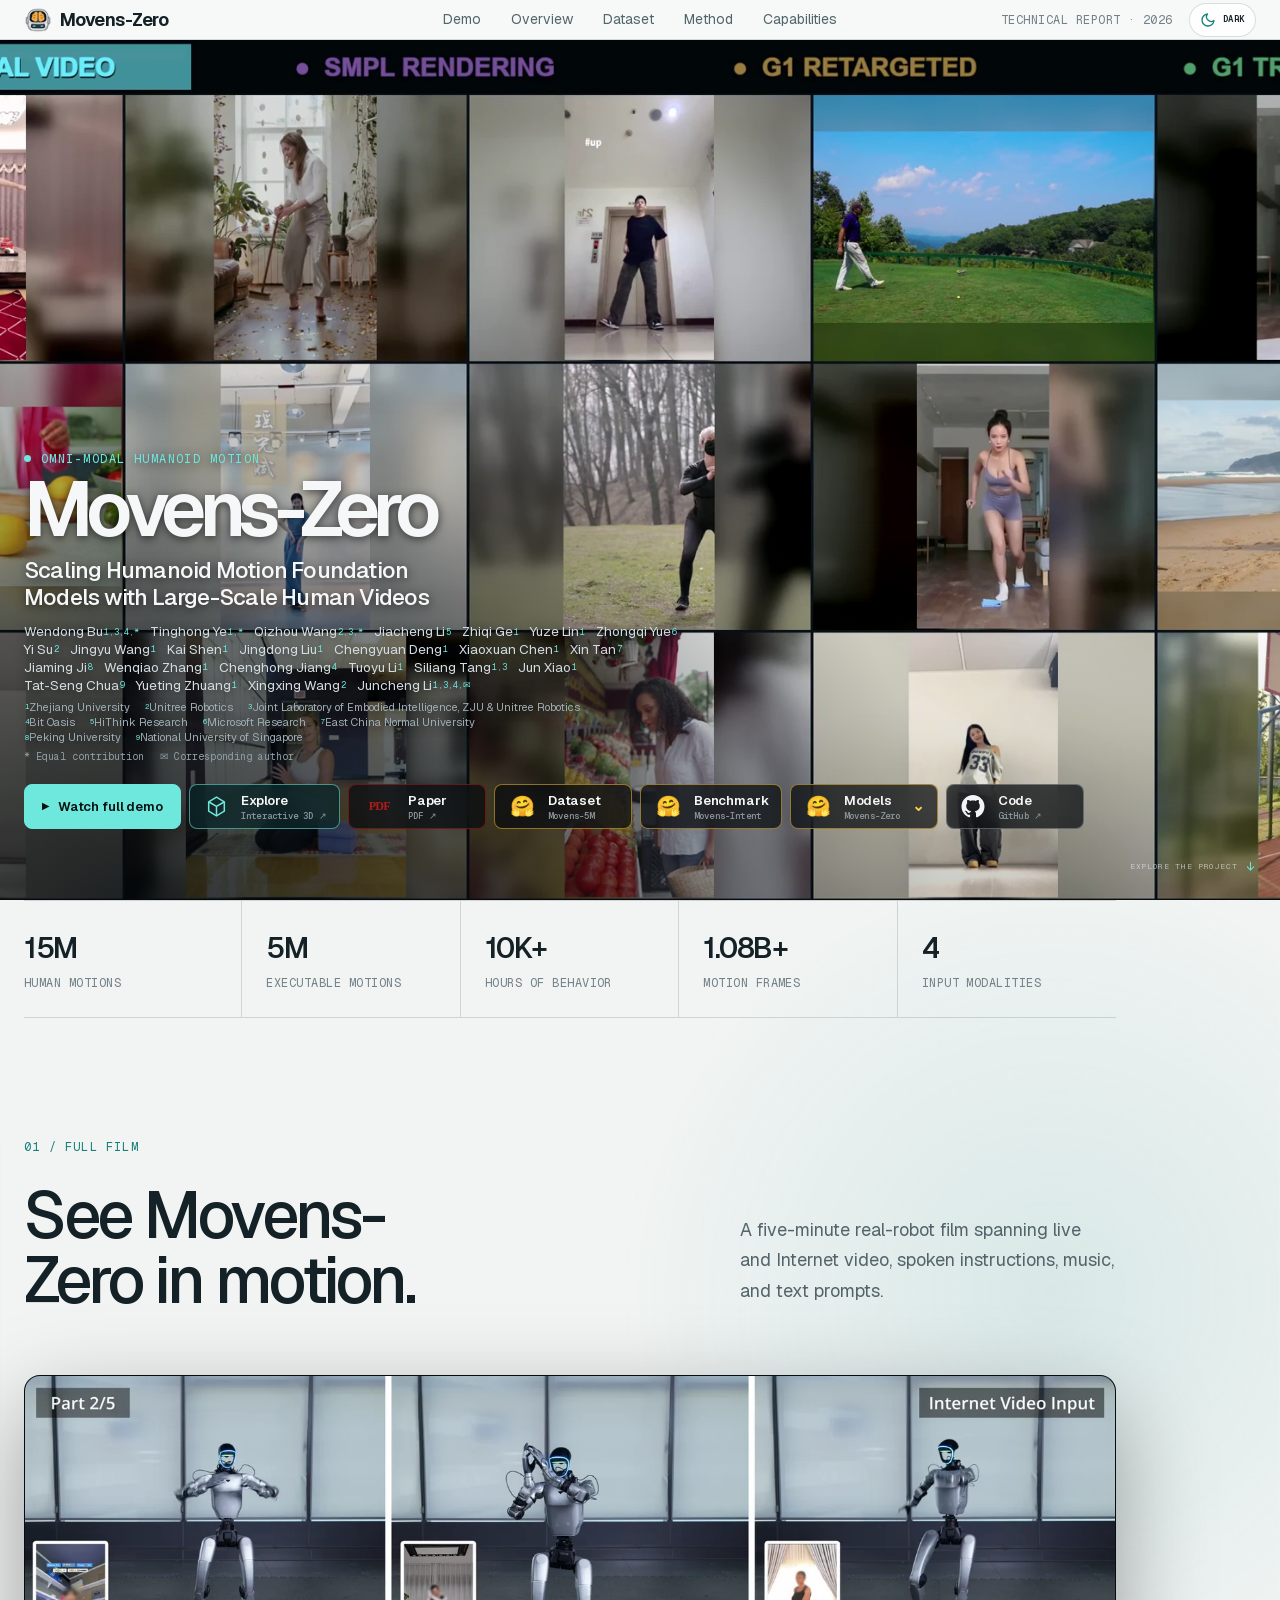
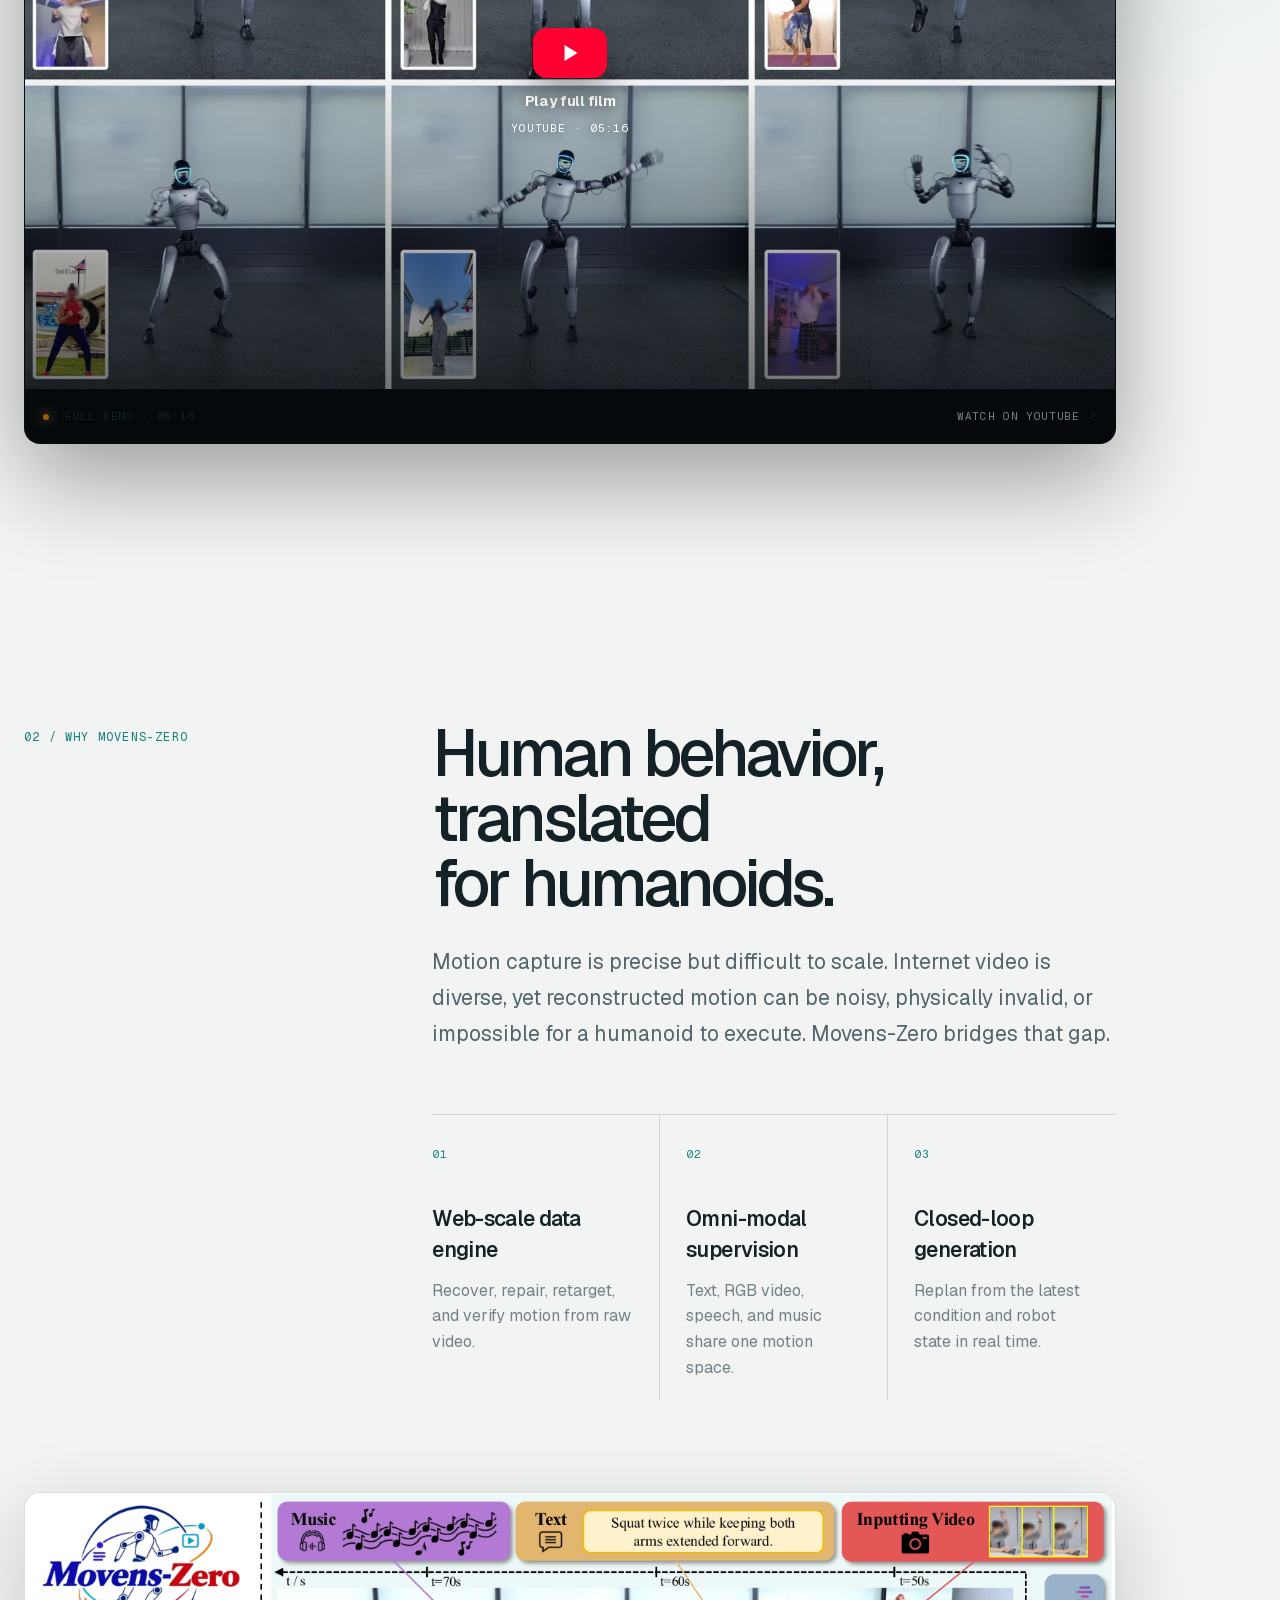
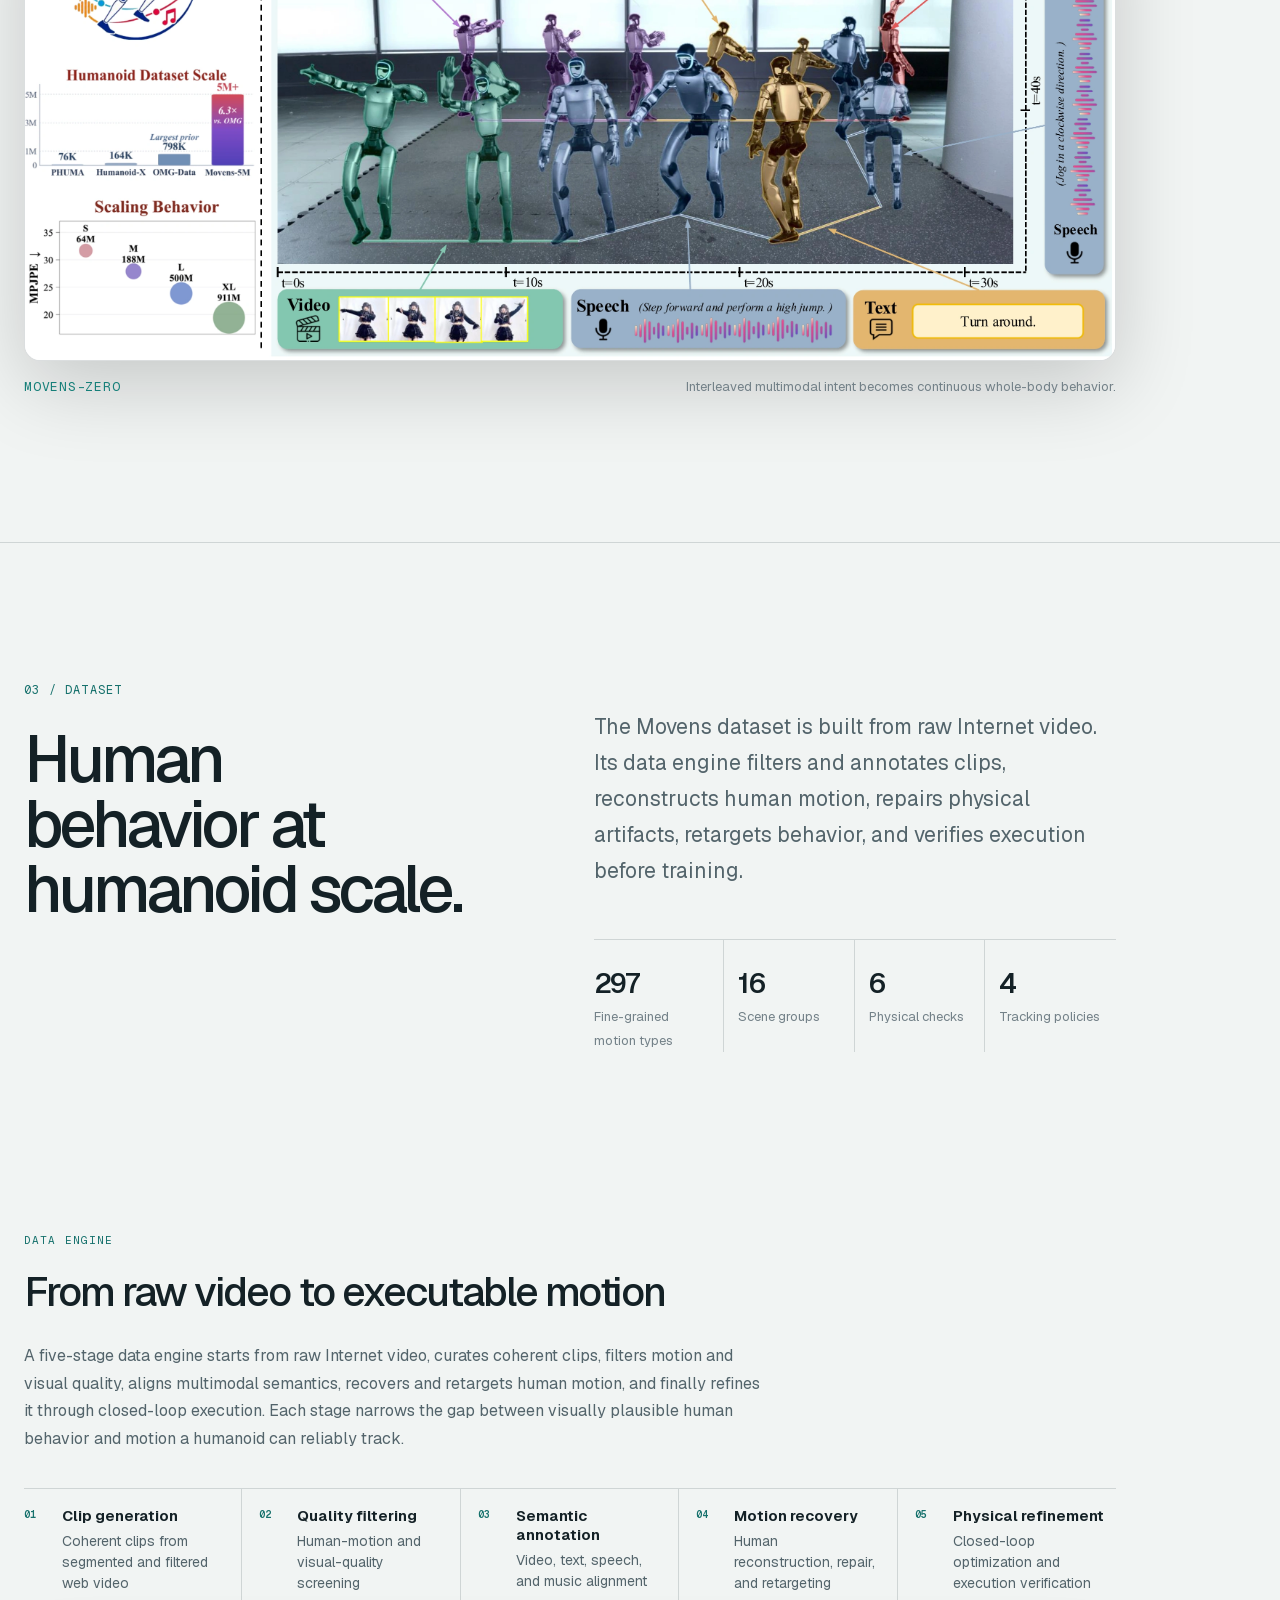
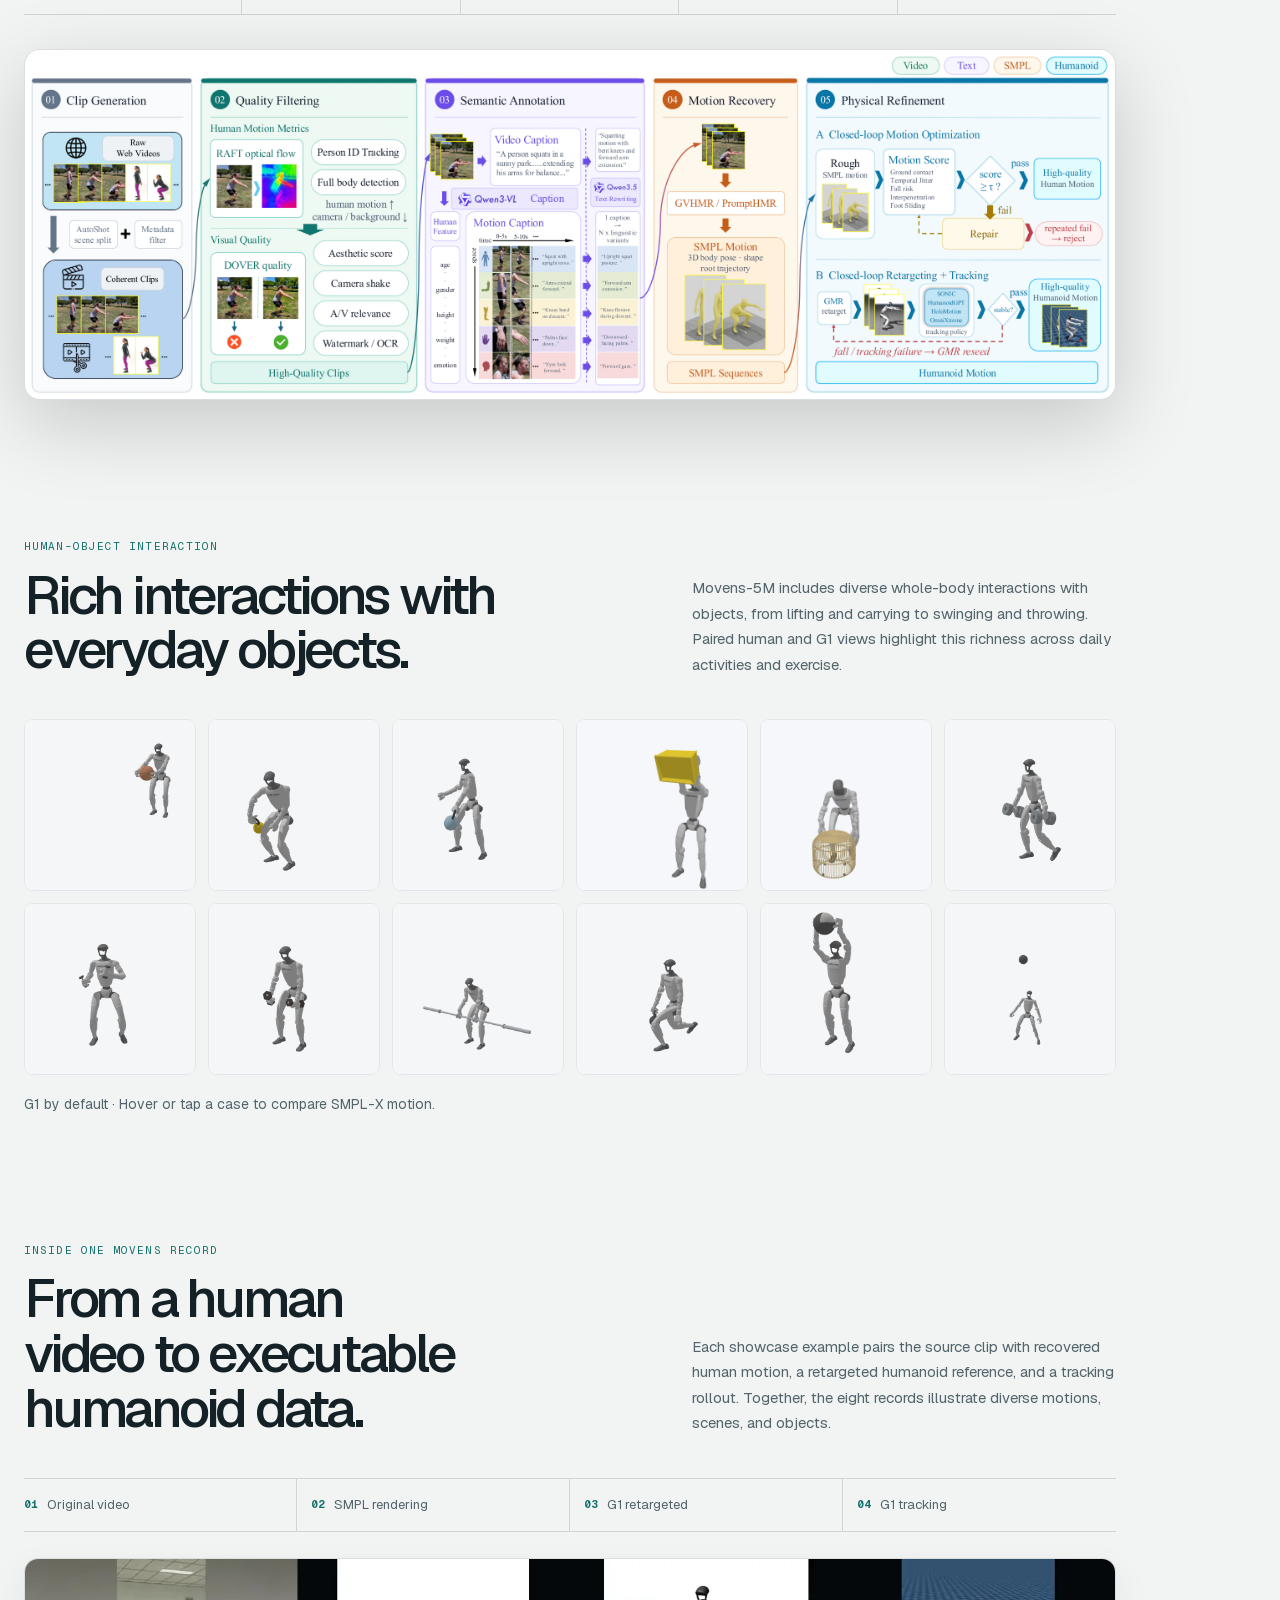
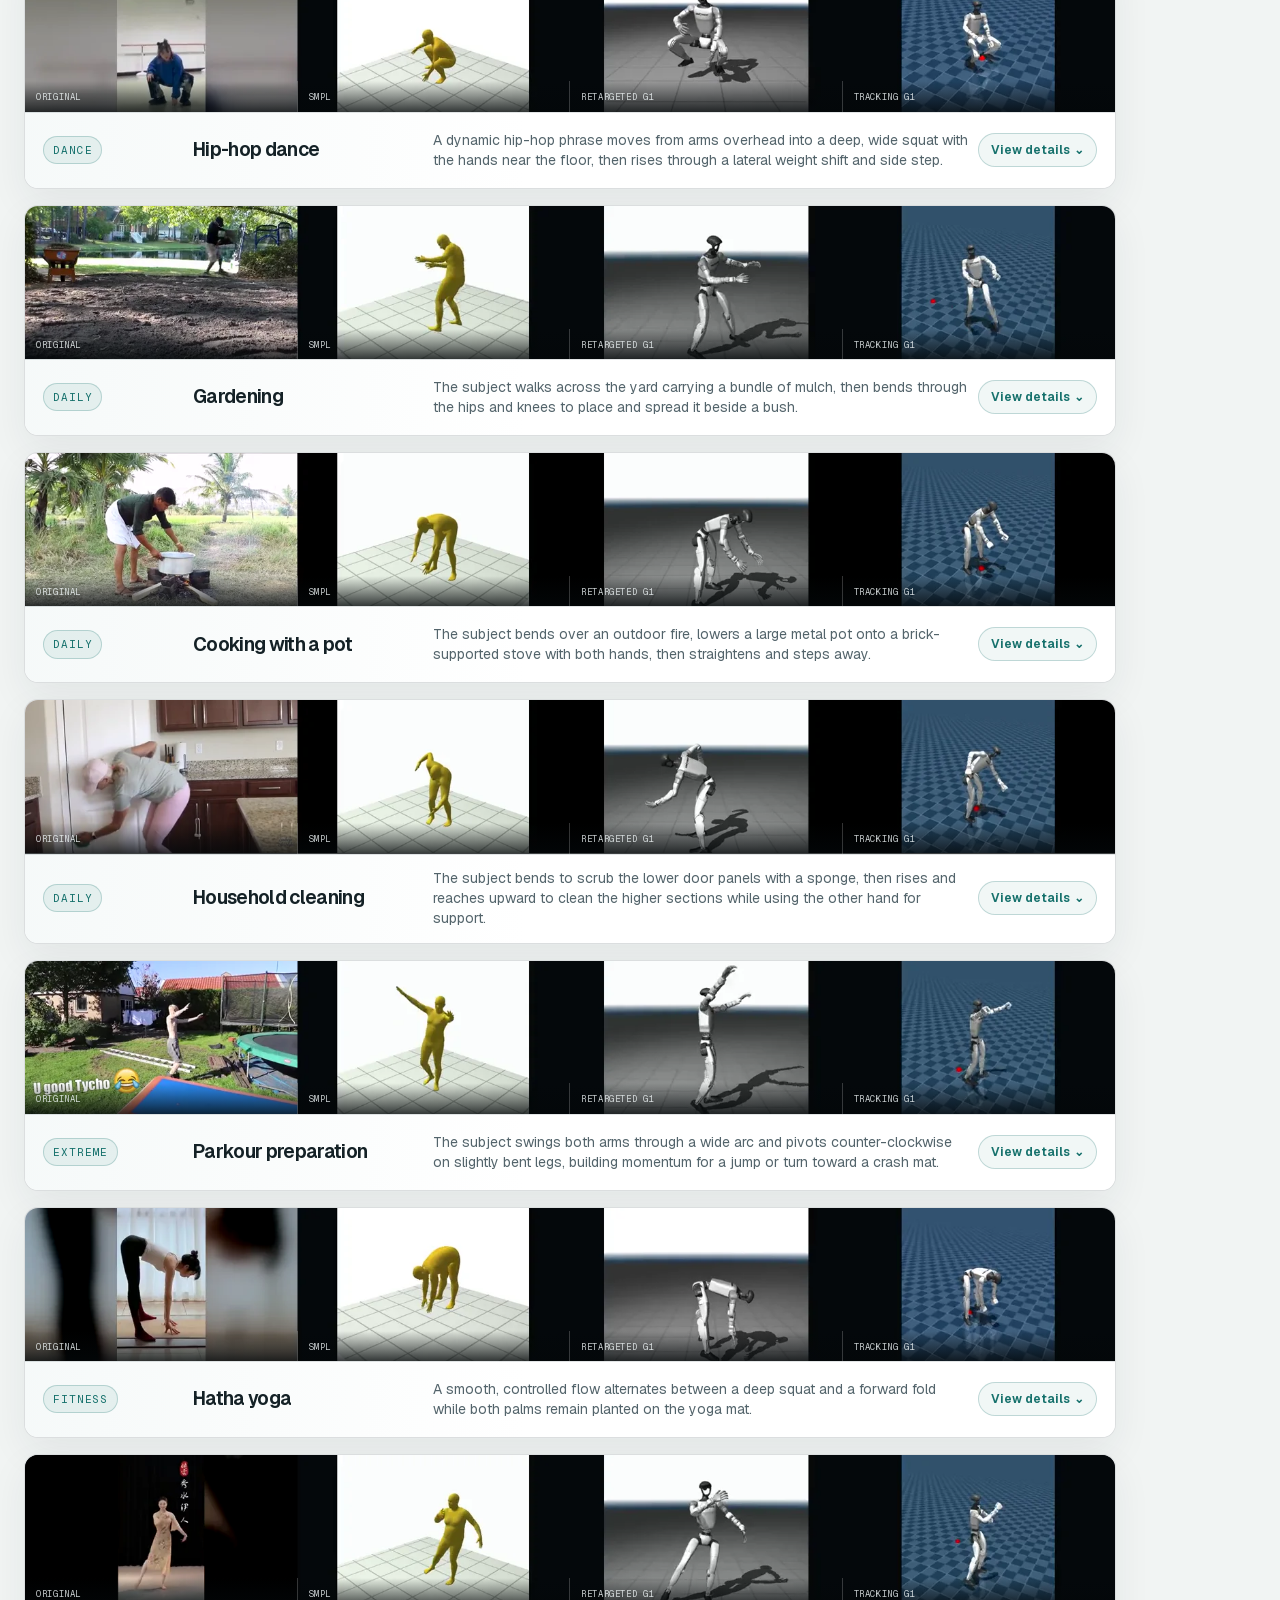
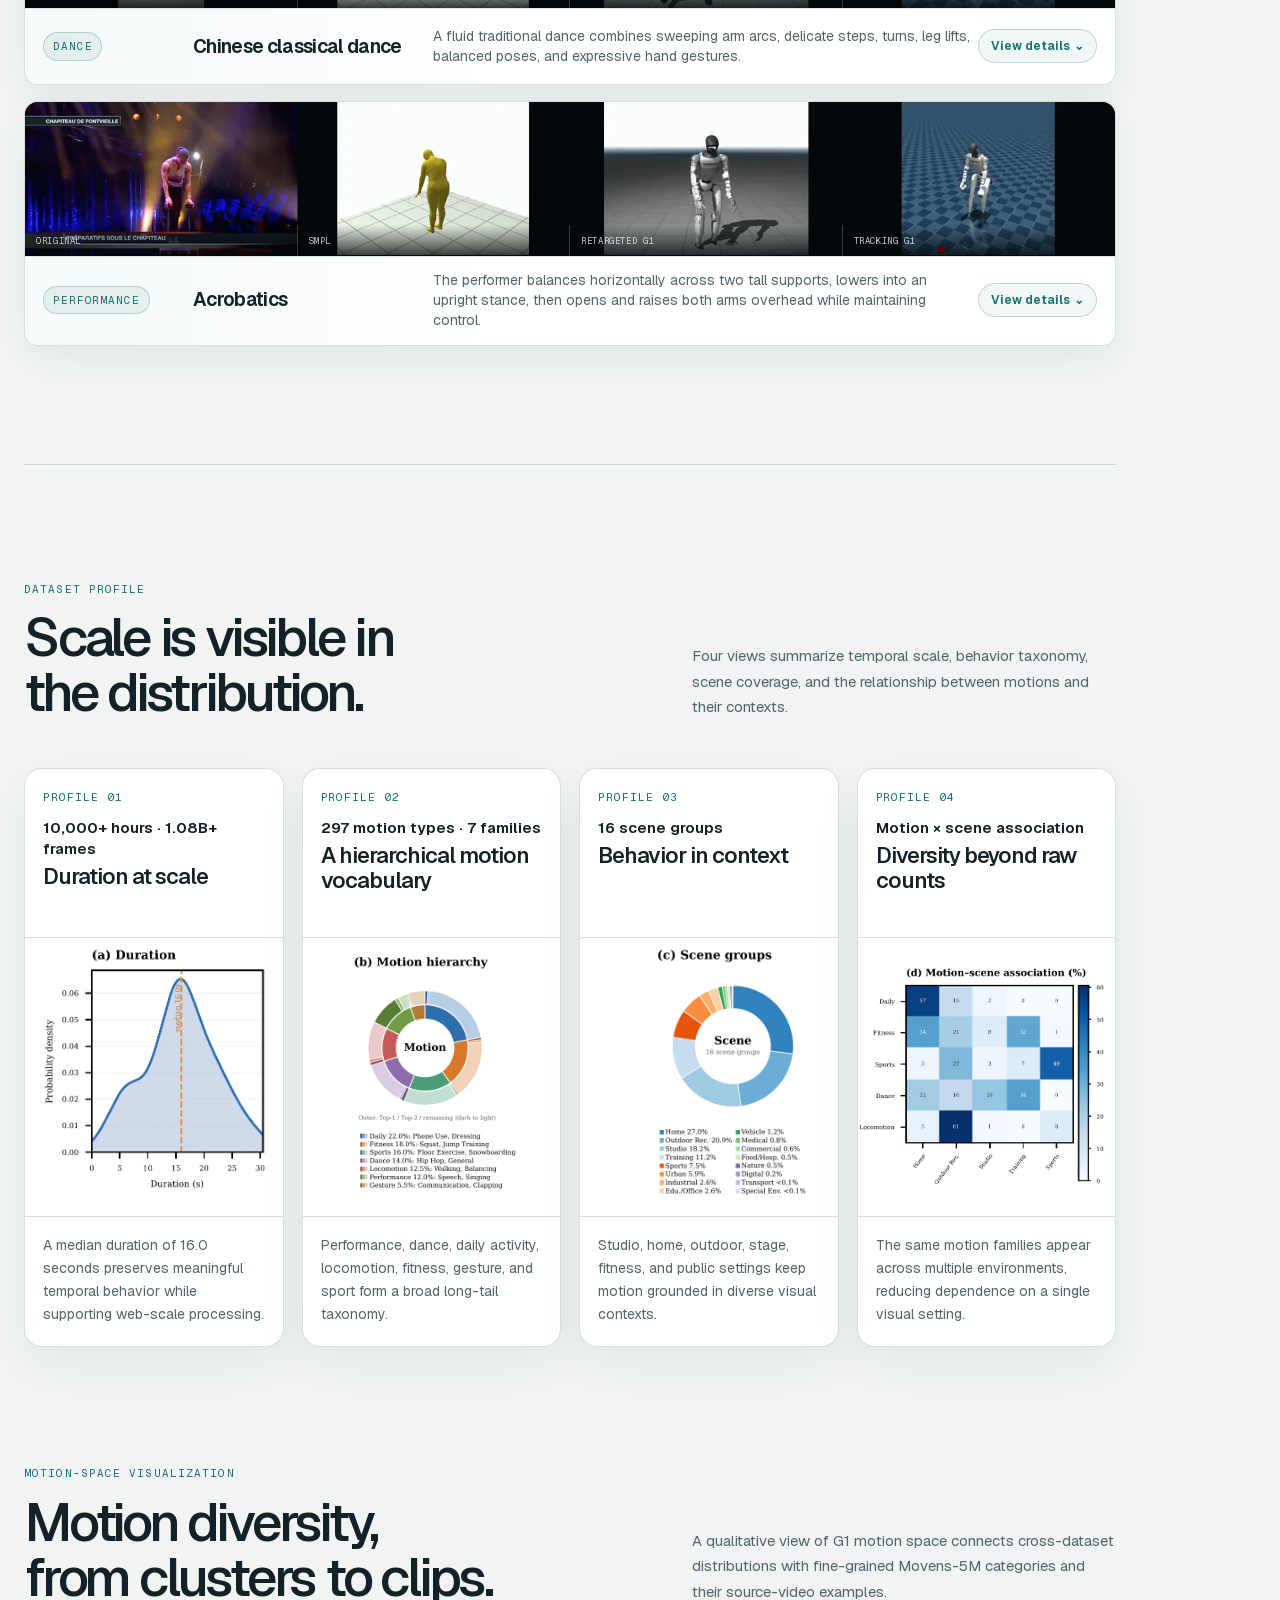
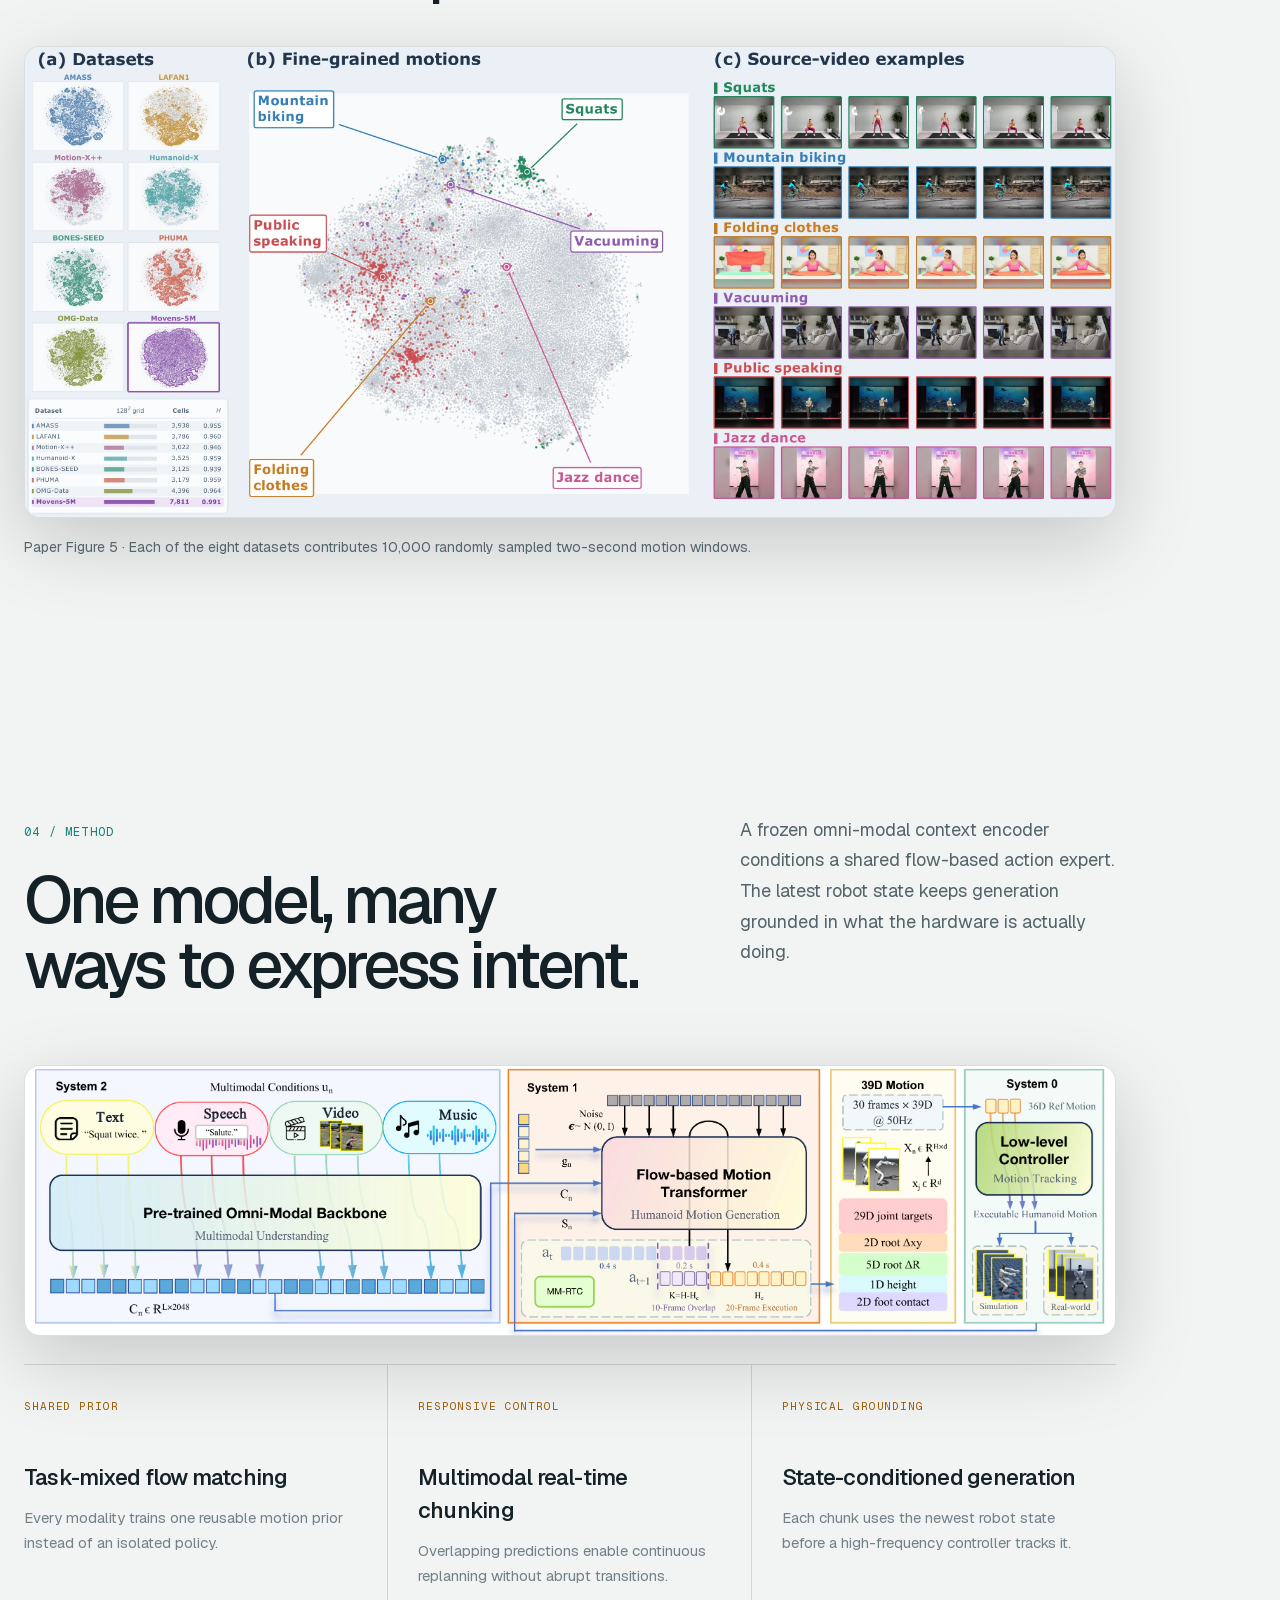
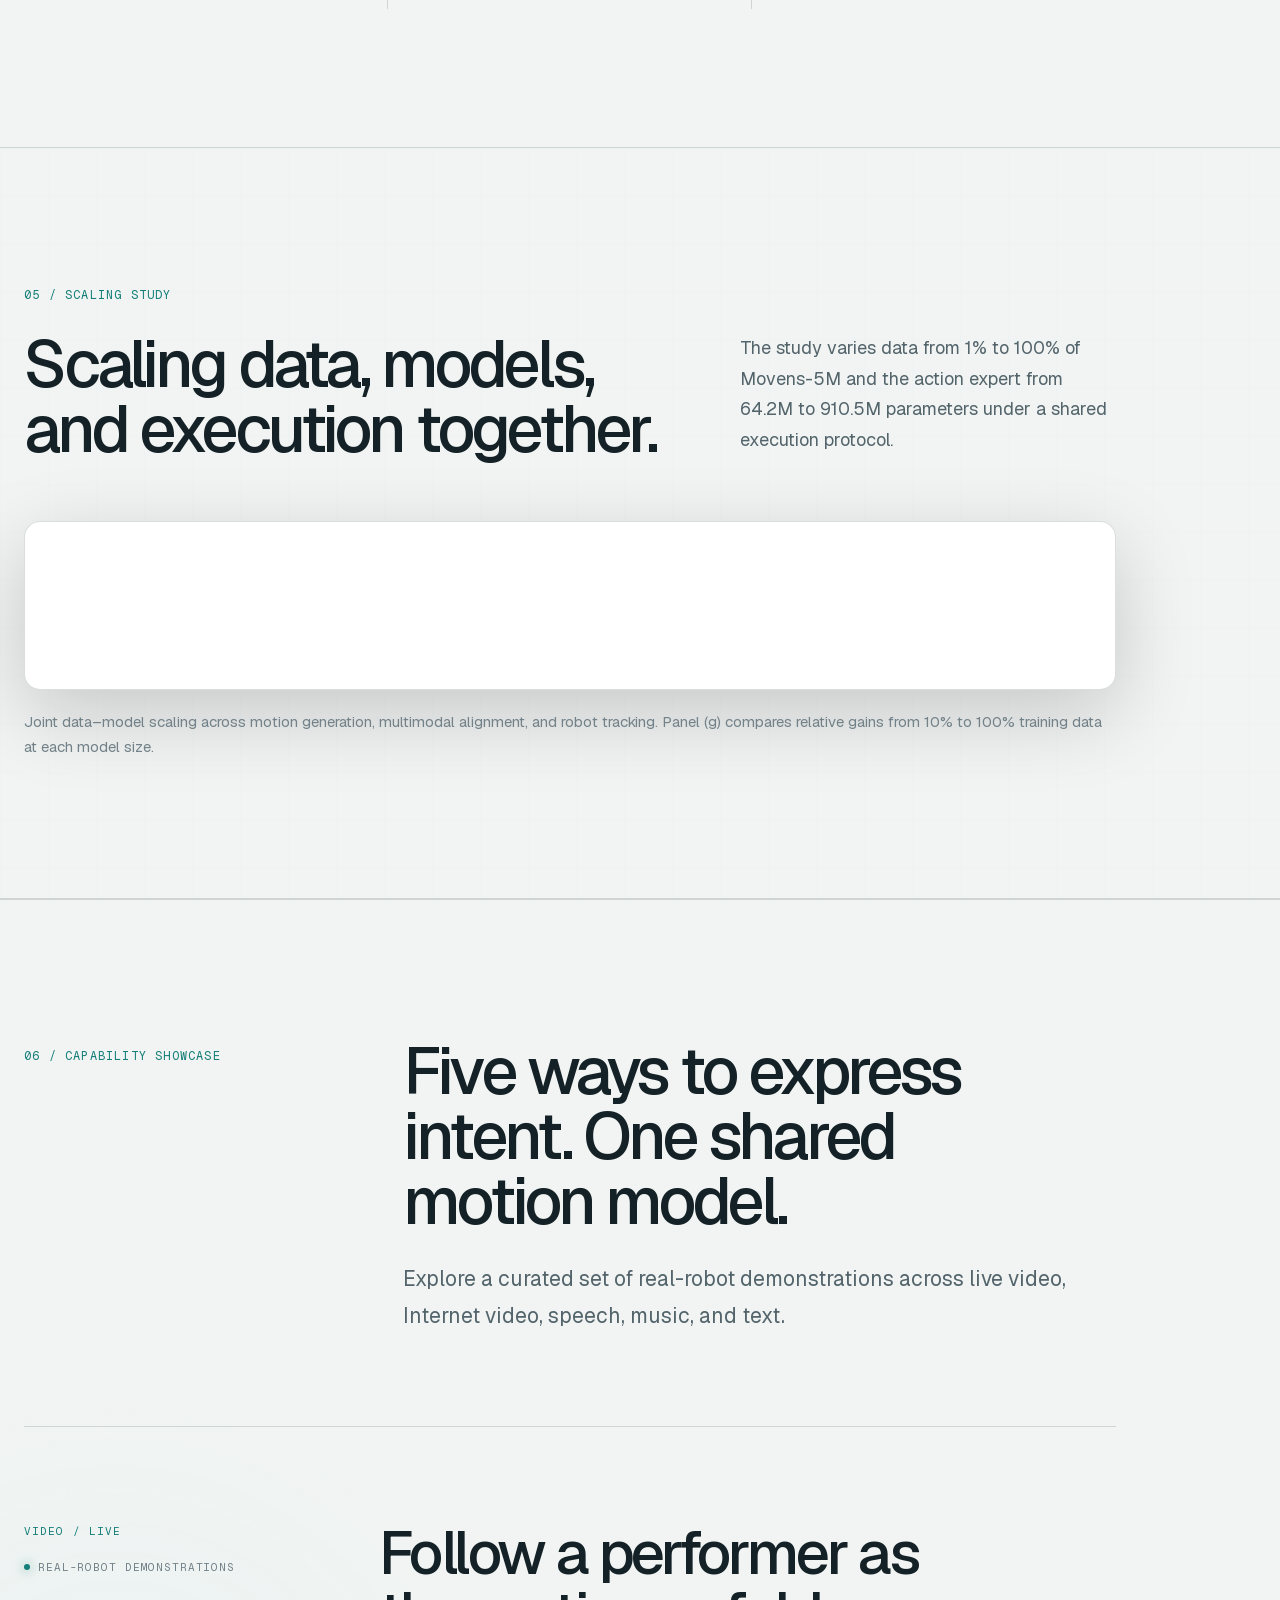
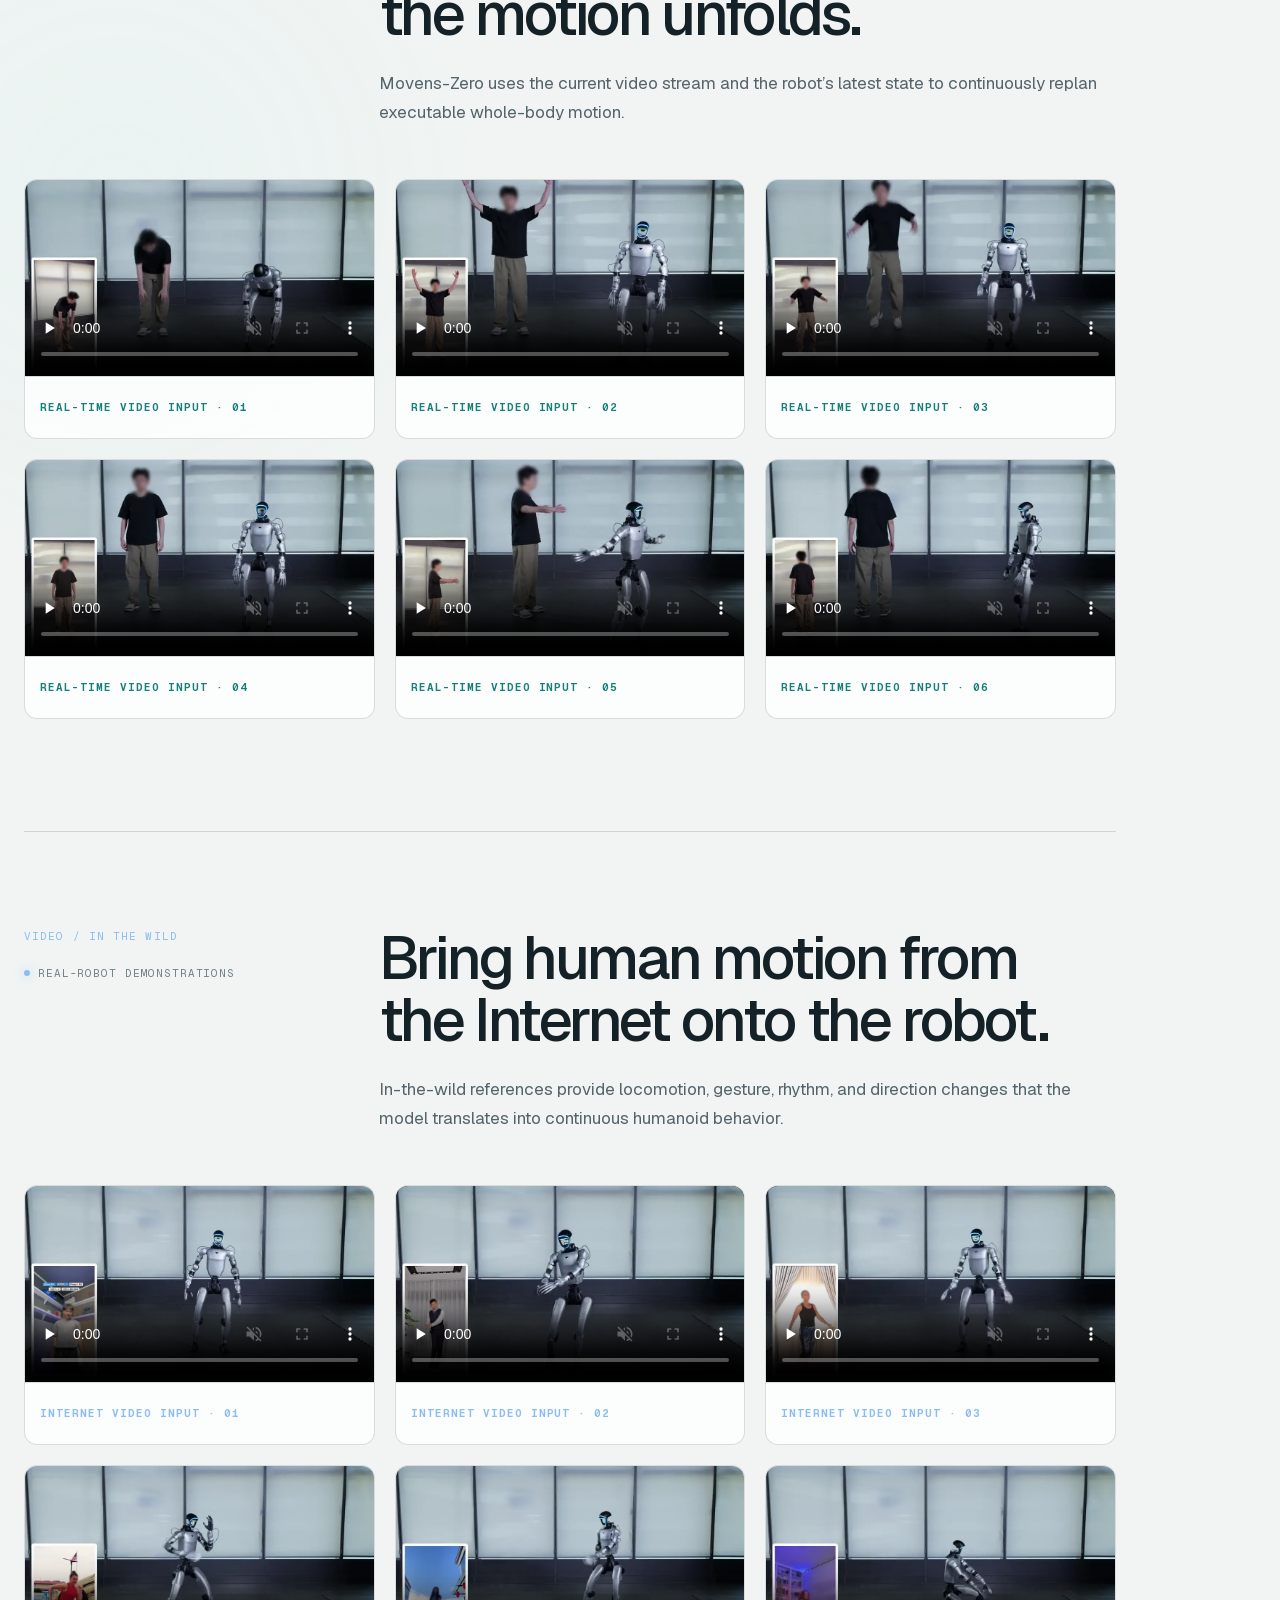
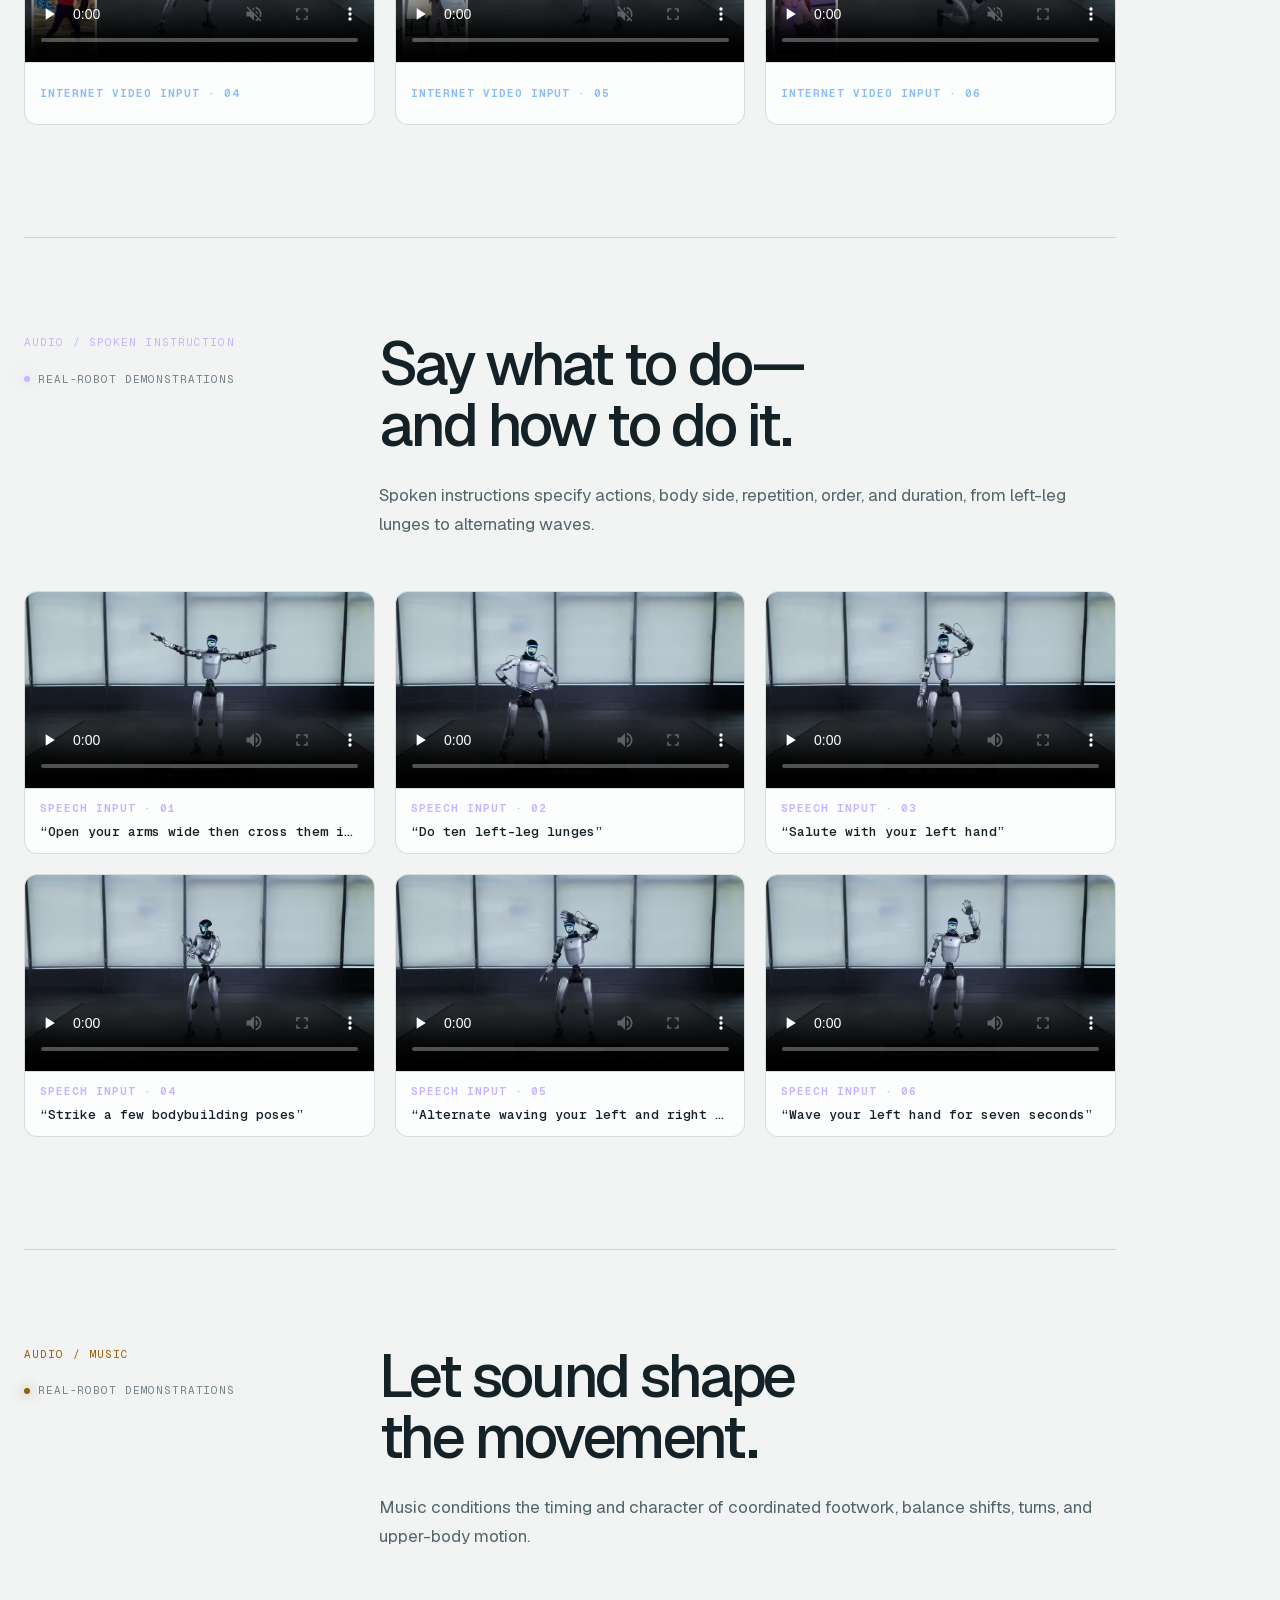
==== commit c18758a9: "Link the released Movens-Zero paper" ====
--- a/index.html
+++ b/index.html
@@ -1,4 +1,4 @@
-<!DOCTYPE html><html lang="en"><head><meta charSet="utf-8"/><meta name="viewport" content="width=device-width, initial-scale=1"/><link rel="preload" as="image" href="/media/figures/model.webp?v=paper368720d"/><link rel="stylesheet" href="/_next/static/css/index.DE2qaCys.css" data-rsc-css-href="/_next/static/css/index.DE2qaCys.css" data-precedence="vite-rsc/importer-resources"/><link rel="modulepreload" fetchPriority="low" href="/_next/static/chunks/index-BOfhqzgP.js"/><script src="/_next/static/chunks/rolldown-runtime-C60lm6uB.js" type="module" async=""></script><script src="/_next/static/chunks/framework-BaE7mD_r.js" type="module" async=""></script><script src="/_next/static/chunks/app-elements-Drg5O4vw.js" type="module" async=""></script><script src="/_next/static/chunks/hash-D0ldriCF.js" type="module" async=""></script><script src="/_next/static/chunks/record-BdkTR7AP.js" type="module" async=""></script><script src="/_next/static/chunks/app-rsc-cache-busting-CbBSyymg.js" type="module" async=""></script><script src="/_next/static/chunks/app-rsc-render-mode-IDJu5NEE.js" type="module" async=""></script><script src="/_next/static/chunks/headers-CeAbe3am.js" type="module" async=""></script><script src="/_next/static/chunks/protocol-headers-URL33uU5.js" type="module" async=""></script><script src="/_next/static/chunks/deployment-id-DFhHa9wO.js" type="module" async=""></script><script src="/_next/static/chunks/navigation-errors-wvgRKjB-.js" type="module" async=""></script><link rel="modulepreload" href="/_next/static/chunks/layout-segment-context-CEyR5YjE.js" crossorigin=""/><link rel="modulepreload" href="/_next/static/chunks/HomeClient-ClsR03Xk.js" crossorigin=""/><title>Movens-Zero — Scaling Humanoid Motion Foundation Models</title><meta name="description" content="Movens-Zero scales humanoid motion learning with multimodal, execution-verified human behaviors."/><meta name="author" content="Wendong Bu"/><meta name="author" content="Tinghong Ye"/><meta name="author" content="Qizhou Wang"/><meta name="author" content="Jiacheng Li"/><meta name="author" content="Zhiqi Ge"/><meta name="author" content="Yuze Lin"/><meta name="author" content="Zhongqi Yue"/><meta name="author" content="Yi Su"/><meta name="author" content="Jingyu Wang"/><meta name="author" content="Kai Shen"/><meta name="author" content="Jingdong Liu"/><meta name="author" content="Chengyuan Deng"/><meta name="author" content="Xiaoxuan Chen"/><meta name="author" content="Xin Tan"/><meta name="author" content="Jiaming Ji"/><meta name="author" content="Wenqiao Zhang"/><meta name="author" content="Chenghong Jiang"/><meta name="author" content="Tuoyu Li"/><meta name="author" content="Siliang Tang"/><meta name="author" content="Jun Xiao"/><meta name="author" content="Tat-Seng Chua"/><meta name="author" content="Yueting Zhuang"/><meta name="author" content="Xingxing Wang"/><meta name="author" content="Juncheng Li"/><meta property="og:title" content="Movens-Zero — Scaling Humanoid Motion Foundation Models"/><meta property="og:description" content="Movens-Zero scales humanoid motion learning with multimodal, execution-verified human behaviors."/><meta property="og:url" content="https://movens-zero.github.io"/><meta property="og:site_name" content="Movens-Zero"/><meta property="og:type" content="website"/><meta property="og:image" content="https://movens-zero.github.io/media/posters/dataset-teaser.webp"/><meta property="og:image:width" content="2000"/><meta property="og:image:height" content="1000"/><meta property="og:image:alt" content="Movens-Zero — Scaling Humanoid Motion Foundation Models"/><meta name="twitter:card" content="summary_large_image"/><meta name="twitter:title" content="Movens-Zero — Scaling Humanoid Motion Foundation Models"/><meta name="twitter:description" content="Movens-Zero scales humanoid motion learning with multimodal, execution-verified human behaviors."/><meta name="twitter:image" content="https://movens-zero.github.io/media/posters/dataset-teaser.webp"/><link rel="shortcut icon" href="/favicon-32.png?v=7"/><link rel="icon" href="/favicon-16.png?v=7" sizes="16x16" type="image/png"/><link rel="icon" href="/favicon-32.png?v=7" sizes="32x32" type="image/png"/><link rel="icon" href="/favicon.png?v=7" sizes="512x512" type="image/png"/><link rel="apple-touch-icon" href="/apple-touch-icon.png?v=7" sizes="180x180" type="image/png"/><meta name="color-scheme" content="dark light"/><script>Object.assign(((self[Symbol.for("vinext.navigationRuntime")]??={bootstrap:{routeManifest:null},functions:{}}).bootstrap.rsc??={rsc:[]}),{params:{},nav:{"pathname":"/","searchParams":[]}})</script><link rel="modulepreload" href="/_next/static/chunks/index-BOfhqzgP.js" />
+<!DOCTYPE html><html lang="en"><head><meta charSet="utf-8"/><meta name="viewport" content="width=device-width, initial-scale=1"/><link rel="preload" as="image" href="/media/figures/model.webp?v=paper368720d"/><link rel="stylesheet" href="/_next/static/css/index.DE2qaCys.css" data-rsc-css-href="/_next/static/css/index.DE2qaCys.css" data-precedence="vite-rsc/importer-resources"/><link rel="modulepreload" fetchPriority="low" href="/_next/static/chunks/index-Bq73iWul.js"/><script src="/_next/static/chunks/rolldown-runtime-C60lm6uB.js" type="module" async=""></script><script src="/_next/static/chunks/framework-BaE7mD_r.js" type="module" async=""></script><script src="/_next/static/chunks/app-elements-Drg5O4vw.js" type="module" async=""></script><script src="/_next/static/chunks/hash-D0ldriCF.js" type="module" async=""></script><script src="/_next/static/chunks/record-BdkTR7AP.js" type="module" async=""></script><script src="/_next/static/chunks/app-rsc-cache-busting-Ca6Xb4-_.js" type="module" async=""></script><script src="/_next/static/chunks/app-rsc-render-mode-IDJu5NEE.js" type="module" async=""></script><script src="/_next/static/chunks/headers-CeAbe3am.js" type="module" async=""></script><script src="/_next/static/chunks/protocol-headers-URL33uU5.js" type="module" async=""></script><script src="/_next/static/chunks/deployment-id-DFhHa9wO.js" type="module" async=""></script><script src="/_next/static/chunks/navigation-errors-wvgRKjB-.js" type="module" async=""></script><link rel="modulepreload" href="/_next/static/chunks/layout-segment-context-TUO5OlL7.js" crossorigin=""/><link rel="modulepreload" href="/_next/static/chunks/HomeClient-CAxOREyt.js" crossorigin=""/><title>Movens-Zero — Scaling Humanoid Motion Foundation Models</title><meta name="description" content="Movens-Zero scales humanoid motion learning with multimodal, execution-verified human behaviors."/><meta name="author" content="Wendong Bu"/><meta name="author" content="Tinghong Ye"/><meta name="author" content="Qizhou Wang"/><meta name="author" content="Jiacheng Li"/><meta name="author" content="Zhiqi Ge"/><meta name="author" content="Yuze Lin"/><meta name="author" content="Zhongqi Yue"/><meta name="author" content="Yi Su"/><meta name="author" content="Jingyu Wang"/><meta name="author" content="Kai Shen"/><meta name="author" content="Jingdong Liu"/><meta name="author" content="Chengyuan Deng"/><meta name="author" content="Xiaoxuan Chen"/><meta name="author" content="Xin Tan"/><meta name="author" content="Jiaming Ji"/><meta name="author" content="Wenqiao Zhang"/><meta name="author" content="Chenghong Jiang"/><meta name="author" content="Tuoyu Li"/><meta name="author" content="Siliang Tang"/><meta name="author" content="Jun Xiao"/><meta name="author" content="Tat-Seng Chua"/><meta name="author" content="Yueting Zhuang"/><meta name="author" content="Xingxing Wang"/><meta name="author" content="Juncheng Li"/><meta property="og:title" content="Movens-Zero — Scaling Humanoid Motion Foundation Models"/><meta property="og:description" content="Movens-Zero scales humanoid motion learning with multimodal, execution-verified human behaviors."/><meta property="og:url" content="https://movens-zero.github.io"/><meta property="og:site_name" content="Movens-Zero"/><meta property="og:type" content="website"/><meta property="og:image" content="https://movens-zero.github.io/media/posters/dataset-teaser.webp"/><meta property="og:image:width" content="2000"/><meta property="og:image:height" content="1000"/><meta property="og:image:alt" content="Movens-Zero — Scaling Humanoid Motion Foundation Models"/><meta name="twitter:card" content="summary_large_image"/><meta name="twitter:title" content="Movens-Zero — Scaling Humanoid Motion Foundation Models"/><meta name="twitter:description" content="Movens-Zero scales humanoid motion learning with multimodal, execution-verified human behaviors."/><meta name="twitter:image" content="https://movens-zero.github.io/media/posters/dataset-teaser.webp"/><link rel="shortcut icon" href="/favicon-32.png?v=7"/><link rel="icon" href="/favicon-16.png?v=7" sizes="16x16" type="image/png"/><link rel="icon" href="/favicon-32.png?v=7" sizes="32x32" type="image/png"/><link rel="icon" href="/favicon.png?v=7" sizes="512x512" type="image/png"/><link rel="apple-touch-icon" href="/apple-touch-icon.png?v=7" sizes="180x180" type="image/png"/><meta name="color-scheme" content="dark light"/><script>Object.assign(((self[Symbol.for("vinext.navigationRuntime")]??={bootstrap:{routeManifest:null},functions:{}}).bootstrap.rsc??={rsc:[]}),{params:{},nav:{"pathname":"/","searchParams":[]}})</script><link rel="modulepreload" href="/_next/static/chunks/index-Bq73iWul.js" />
 <link rel="preload" href="/_next/static/_vinext_fonts/geist-8ac0455e797f/geist-98bbbccb.woff2" as="font" type="font/woff2" crossorigin />
 <link rel="preload" href="/_next/static/_vinext_fonts/geist-mono-00e989178794/geist-mono-013b2f2f.woff2" as="font" type="font/woff2" crossorigin />
 <style data-vinext-fonts>/* cyrillic-ext */
@@ -128,7 +128,7 @@
 
 .__variable_geist_mono_1001rt9 { --font-geist-mono: 'Geist Mono', 'Geist Mono Fallback'; }
 </style>
-</head><body class="__variable_geist_19ysh9d __variable_geist_mono_1001rt9"><main class="site-shell" data-theme="dark"><nav class="site-nav" aria-label="Primary navigation"><a class="wordmark" href="#top" aria-label="Movens-Zero home"><span class="wordmark-mark" aria-hidden="true"></span><span>Movens-Zero</span></a><div class="nav-links"><a href="#demo">Demo</a><a href="#overview">Overview</a><a href="#dataset">Dataset</a><a href="#method">Method</a><a href="#behaviors">Capabilities</a></div><div class="nav-actions"><span class="nav-status">Technical Report · 2026</span><button type="button" class="theme-toggle" aria-label="Switch to light theme" aria-pressed="false"><span class="theme-toggle-icon" aria-hidden="true"><svg viewBox="0 0 24 24" fill="none" stroke="currentColor" stroke-width="2" stroke-linecap="round" stroke-linejoin="round" focusable="false"><circle cx="12" cy="12" r="4"></circle><path d="M12 2v2M12 20v2M4.93 4.93l1.42 1.42M17.66 17.66l1.41 1.41M2 12h2M20 12h2M6.34 17.66l-1.41 1.41M19.07 4.93l-1.41 1.42"></path></svg></span><b>Light</b></button></div></nav><nav class="floating-toc is-hero-hidden" aria-label="On this page" data-tone="dark"><span class="floating-toc-title">On this page</span><a href="#top" data-depth="root" class="is-active" aria-current="location" aria-label="00 Cover"><span class="floating-toc-index">00</span><span class="floating-toc-label">Cover</span></a><a href="#demo" data-depth="root" aria-label="01 Full film"><span class="floating-toc-index">01</span><span class="floating-toc-label">Full film</span></a><a href="#overview" data-depth="root" aria-label="02 Overview"><span class="floating-toc-index">02</span><span class="floating-toc-label">Overview</span></a><a href="#dataset" data-depth="root" aria-label="03 Dataset"><span class="floating-toc-index">03</span><span class="floating-toc-label">Dataset</span></a><a href="#method" data-depth="root" aria-label="04 Method"><span class="floating-toc-index">04</span><span class="floating-toc-label">Method</span></a><a href="#scaling" data-depth="root" aria-label="05 Scaling"><span class="floating-toc-index">05</span><span class="floating-toc-label">Scaling</span></a><a href="#behaviors" data-depth="root" aria-label="06 Capabilities"><span class="floating-toc-index">06</span><span class="floating-toc-label">Capabilities</span></a><a href="#behavior-realtime" data-depth="child" aria-label="06A Live video"><span class="floating-toc-index">06A</span><span class="floating-toc-label">Live video</span></a><a href="#behavior-internet" data-depth="child" aria-label="06B Internet video"><span class="floating-toc-index">06B</span><span class="floating-toc-label">Internet video</span></a><a href="#behavior-speech" data-depth="child" aria-label="06C Speech"><span class="floating-toc-index">06C</span><span class="floating-toc-label">Speech</span></a><a href="#behavior-music" data-depth="child" aria-label="06D Music"><span class="floating-toc-index">06D</span><span class="floating-toc-label">Music</span></a><a href="#behavior-text" data-depth="child" aria-label="06E Text"><span class="floating-toc-index">06E</span><span class="floating-toc-label">Text</span></a><a href="#citation" data-depth="root" aria-label="07 Citation"><span class="floating-toc-index">07</span><span class="floating-toc-label">Citation</span></a></nav><section class="hero" id="top"><video class="hero-background" autoPlay="" muted="" loop="" playsInline="" preload="metadata" poster="/media/posters/dataset-teaser.webp?v=teaser2s3" aria-hidden="true" tabindex="-1"><source src="/media/video/dataset-teaser.mp4?v=teaser2s3" type="video/mp4"/></video><span class="hero-scrim" aria-hidden="true"></span><div class="hero-inner"><div class="hero-copy"><p class="eyebrow"><span class="status-dot" aria-hidden="true"></span>Omni-modal humanoid motion</p><h1 class="hero-title"><span class="hero-name">Movens-Zero</span><span class="hero-paper-title">Scaling Humanoid Motion Foundation Models with Large-Scale Human Videos</span></h1><div class="publication-credits"><div class="author-line" aria-label="Paper authors"><p class="publication-author-row"><span class="author-name">Wendong Bu<sup>1,3,4<!-- -->,*</sup></span><span class="author-name">Tinghong Ye<sup>1<!-- -->,*</sup></span><span class="author-name">Qizhou Wang<sup>2,3<!-- -->,*</sup></span><span class="author-name">Jiacheng Li<sup>5</sup></span><span class="author-name">Zhiqi Ge<sup>1</sup></span><span class="author-name">Yuze Lin<sup>1</sup></span><span class="author-name">Zhongqi Yue<sup>6</sup></span></p><p class="publication-author-row"><span class="author-name">Yi Su<sup>2</sup></span><span class="author-name">Jingyu Wang<sup>1</sup></span><span class="author-name">Kai Shen<sup>1</sup></span><span class="author-name">Jingdong Liu<sup>1</sup></span><span class="author-name">Chengyuan Deng<sup>1</sup></span><span class="author-name">Xiaoxuan Chen<sup>1</sup></span><span class="author-name">Xin Tan<sup>7</sup></span></p><p class="publication-author-row"><span class="author-name">Jiaming Ji<sup>8</sup></span><span class="author-name">Wenqiao Zhang<sup>1</sup></span><span class="author-name">Chenghong Jiang<sup>4</sup></span><span class="author-name">Tuoyu Li<sup>1</sup></span><span class="author-name">Siliang Tang<sup>1,3</sup></span><span class="author-name">Jun Xiao<sup>1</sup></span></p><p class="publication-author-row"><span class="author-name">Tat-Seng Chua<sup>9</sup></span><span class="author-name">Yueting Zhuang<sup>1</sup></span><span class="author-name">Xingxing Wang<sup>2</sup></span><span class="author-name">Juncheng Li<sup>1,3,4<!-- -->,✉</sup></span></p></div><div class="affiliation-line" aria-label="Paper affiliations"><p class="publication-institution-row"><span class="institution-name"><sup>1</sup>Zhejiang University</span><span class="institution-name"><sup>2</sup>Unitree Robotics</span><span class="institution-name"><sup>3</sup>Joint Laboratory of Embodied Intelligence, ZJU &amp; Unitree Robotics</span></p><p class="publication-institution-row"><span class="institution-name"><sup>4</sup>Bit Oasis</span><span class="institution-name"><sup>5</sup>HiThink Research</span><span class="institution-name"><sup>6</sup>Microsoft Research</span><span class="institution-name"><sup>7</sup>East China Normal University</span></p><p class="publication-institution-row"><span class="institution-name"><sup>8</sup>Peking University</span><span class="institution-name"><sup>9</sup>National University of Singapore</span></p></div><p class="publication-notes"><span>* Equal contribution</span><span>✉ Corresponding author</span></p></div><div class="hero-actions" aria-label="Project resources"><a class="button button-primary" href="#demo"><span class="play-icon" aria-hidden="true">▶</span>Watch full demo</a><a class="button button-resource button-explorer" href="/explorer" target="_blank" rel="noreferrer" aria-label="Open the interactive motion explorer in a new tab"><span class="resource-mark resource-mark-explorer" aria-hidden="true"><svg viewBox="0 0 24 24" role="presentation"><path d="M4.5 7.5 12 3l7.5 4.5v9L12 21l-7.5-4.5v-9Z"></path><path d="m4.8 7.7 7.2 4.2 7.2-4.2M12 12v8.5"></path></svg></span><span class="resource-copy">Explore <small class="resource-release-name">Interactive 3D ↗</small></span></a><span class="button button-resource button-arxiv is-disabled" aria-disabled="true"><span class="resource-mark resource-mark-arxiv">arXiv</span><span class="resource-copy">Paper <small class="resource-release-name">Coming Soon</small></span></span><a class="button button-resource button-huggingface" href="https://huggingface.co/datasets/wendell0218/OmniHM-5M" target="_blank" rel="noreferrer"><span class="resource-mark resource-mark-hf" aria-hidden="true">🤗</span><span class="resource-copy">Dataset <small class="resource-release-name">Movens-5M</small></span></a><a class="button button-resource button-huggingface" href="https://huggingface.co/datasets/wendell0218/OmniHM-Intent" target="_blank" rel="noreferrer" aria-label="Movens-Intent benchmark on Hugging Face (opens in a new tab)"><span class="resource-mark resource-mark-hf" aria-hidden="true">🤗</span><span class="resource-copy">Benchmark <small class="resource-release-name">Movens-Intent</small></span></a><div class="model-resource"><button type="button" class="button button-resource button-huggingface button-models" aria-expanded="false" aria-controls="model-scale-panel"><span class="resource-mark resource-mark-hf" aria-hidden="true">🤗</span><span class="resource-copy">Models <small class="resource-release-name">Movens-Zero</small></span><span class="model-trigger-chevron" aria-hidden="true">⌄</span></button><div class="model-scale-popover" id="model-scale-panel" hidden=""><div class="model-scale-list"><a class="model-scale-row" href="https://huggingface.co/wendell0218/Movens-Zero-S" target="_blank" rel="noreferrer" aria-label="Movens-Zero-S checkpoint on Hugging Face (opens in a new tab)"><b>S</b><span><strong>64.2M</strong><small>3<!-- --> layers · width <!-- -->768</small></span><i>Hugging Face <span aria-hidden="true">↗</span></i></a><a class="model-scale-row" href="https://huggingface.co/wendell0218/Movens-Zero-M" target="_blank" rel="noreferrer" aria-label="Movens-Zero-M checkpoint on Hugging Face (opens in a new tab)"><b>M</b><span><strong>187.9M</strong><small>4<!-- --> layers · width <!-- -->1,152</small></span><i>Hugging Face <span aria-hidden="true">↗</span></i></a><a class="model-scale-row" href="https://huggingface.co/wendell0218/Movens-Zero-L" target="_blank" rel="noreferrer" aria-label="Movens-Zero-L checkpoint on Hugging Face (opens in a new tab)"><b>L</b><span><strong>500.1M</strong><small>6<!-- --> layers · width <!-- -->1,536</small></span><i>Hugging Face <span aria-hidden="true">↗</span></i></a><a class="model-scale-row" href="https://huggingface.co/wendell0218/Movens-Zero-XL" target="_blank" rel="noreferrer" aria-label="Movens-Zero-XL checkpoint on Hugging Face (opens in a new tab)"><b>XL</b><span><strong>910.5M</strong><small>7<!-- --> layers · width <!-- -->1,920</small></span><i>Hugging Face <span aria-hidden="true">↗</span></i></a></div></div></div><a class="button button-resource button-github" href="https://github.com/wendell0218/Movens-Zero" target="_blank" rel="noreferrer" aria-label="Code on GitHub (opens in a new tab)"><span class="resource-mark resource-mark-github" aria-hidden="true"><svg viewBox="0 0 24 24" role="presentation"><path d="M10.226 17.284c-2.965-.36-5.054-2.493-5.054-5.256 0-1.123.404-2.336 1.078-3.144-.292-.741-.247-2.314.09-2.965.898-.112 2.111.36 2.83 1.01.853-.269 1.752-.404 2.853-.404 1.1 0 1.999.135 2.807.382.696-.629 1.932-1.1 2.83-.988.315.606.36 2.179.067 2.942.72.854 1.101 2 1.101 3.167 0 2.763-2.089 4.852-5.098 5.234.763.494 1.28 1.572 1.28 2.807v2.336c0 .674.561 1.056 1.235.786 4.066-1.55 7.255-5.615 7.255-10.646C23.5 6.188 18.334 1 11.978 1 5.62 1 .5 6.188.5 12.545c0 4.986 3.167 9.12 7.435 10.669.606.225 1.19-.18 1.19-.786V20.63a2.9 2.9 0 0 1-1.078.224c-1.483 0-2.359-.808-2.987-2.313-.247-.607-.517-.966-1.034-1.033-.27-.023-.359-.135-.359-.27 0-.27.45-.471.898-.471.652 0 1.213.404 1.797 1.235.45.651.921.943 1.483.943.561 0 .92-.202 1.437-.719.382-.381.674-.718.944-.943"></path></svg></span><span class="resource-copy">Code <small class="resource-release-name">GitHub ↗</small></span></a></div></div></div><a class="hero-scroll" href="#demo">Explore the project <span aria-hidden="true">↓</span></a></section><section class="metric-rail" aria-label="Movens dataset highlights"><article><strong>15M</strong><span>Human motions</span></article><article><strong>5M</strong><span>Executable motions</span></article><article><strong>10K+</strong><span>Hours of behavior</span></article><article><strong>1.08B+</strong><span>Motion frames</span></article><article><strong>4</strong><span>Input modalities</span></article></section><section class="section feature-demo-section" id="demo"><div class="section-heading"><div><p class="section-index">01 / Full film</p><h2>See Movens-Zero in motion.</h2></div><p>A five-minute real-robot film spanning live and Internet video, spoken instructions, music, and text prompts.</p></div><div class="feature-video-shell"><button type="button" class="youtube-poster" aria-label="Play the full Movens-Zero demo on YouTube"><img src="/media/posters/movens-zero-full-demo.webp" alt=""/><span class="youtube-poster-shade" aria-hidden="true"></span><span class="youtube-play" aria-hidden="true"><i></i><b>Play full film</b><small>YouTube · 05:16</small></span></button><div class="video-meta"><span><i aria-hidden="true"></i> Full demo · 05:16</span><a href="https://youtu.be/r8vKR77GkQo" target="_blank" rel="noreferrer">Watch on YouTube <span aria-hidden="true">↗</span></a></div></div></section><div class="overview-section" id="overview"><section class="section split-intro"><div><p class="section-index">02 / Why Movens-Zero</p></div><div><h2>Human behavior, translated for humanoids.</h2><p class="section-lede">Motion capture is precise but difficult to scale. Internet video is diverse, yet reconstructed motion can be noisy, physically invalid, or impossible for a humanoid to execute. Movens-Zero bridges that gap.</p><div class="contribution-grid"><article><span>01</span><h3>Web-scale data engine</h3><p>Recover, repair, retarget, and verify motion from raw video.</p></article><article><span>02</span><h3>Omni-modal supervision</h3><p>Text, RGB video, speech, and music share one motion space.</p></article><article><span>03</span><h3>Closed-loop generation</h3><p>Replan from the latest condition and robot state in real time.</p></article></div></div></section><figure class="overview-figure"><div class="figure-frame figure-frame-light"><img src="/media/figures/intro_v2.webp?v=paper7b9489e" alt="Movens-Zero overview showing multimodal inputs, continuous humanoid behavior, dataset scale, and model scaling"/></div><figcaption><span>Movens-Zero</span>Interleaved multimodal intent becomes continuous whole-body behavior.</figcaption></figure></div><section class="dataset-band" id="dataset"><div class="section dataset-intro"><div><p class="section-index">03 / Dataset</p><h2>Human behavior at humanoid scale.</h2></div><div><p class="section-lede">The Movens dataset is built from raw Internet video. Its data engine filters and annotates clips, reconstructs human motion, repairs physical artifacts, retargets behavior, and verifies execution before training.</p><div class="dataset-facts"><article><strong>297</strong><span>Fine-grained motion types</span></article><article><strong>16</strong><span>Scene groups</span></article><article><strong>6</strong><span>Physical checks</span></article><article><strong>4</strong><span>Tracking policies</span></article></div></div></div><div class="section pipeline-layout"><div class="pipeline-copy"><p class="micro-label">Data engine</p><h3>From raw video to executable motion</h3><p class="pipeline-description">A five-stage data engine starts from raw Internet video, curates coherent clips, filters motion and visual quality, aligns multimodal semantics, recovers and retargets human motion, and finally refines it through closed-loop execution. Each stage narrows the gap between visually plausible human behavior and motion a humanoid can reliably track.</p></div><ol class="pipeline-stage-summary" aria-label="Five stages of the Movens data engine"><li><b>01</b><span><strong>Clip generation</strong>Coherent clips from segmented and filtered web video</span></li><li><b>02</b><span><strong>Quality filtering</strong>Human-motion and visual-quality screening</span></li><li><b>03</b><span><strong>Semantic annotation</strong>Video, text, speech, and music alignment</span></li><li><b>04</b><span><strong>Motion recovery</strong>Human reconstruction, repair, and retargeting</span></li><li><b>05</b><span><strong>Physical refinement</strong>Closed-loop optimization and execution verification</span></li></ol><div class="figure-frame figure-frame-light pipeline-figure"><img src="/media/figures/pipeline_v3.webp?v=paper368720d" alt="Five-stage Movens data pipeline from web video curation to physical humanoid execution verification"/></div></div><div class="section dataset-interactions-section" id="human-object-interactions" aria-labelledby="movens-interaction-title"><div class="dataset-showcase-heading"><div><p class="micro-label">Human–object interaction</p><h3 id="movens-interaction-title">Rich interactions with everyday objects.</h3></div><p>Movens-5M includes diverse whole-body interactions with objects, from lifting and carrying to swinging and throwing. Paired human and G1 views highlight this richness across daily activities and exercise.</p></div><div class="dataset-interactions-media" id="dataset-interaction-gallery-slot"></div><p class="dataset-interaction-hint">G1 by default · Hover or tap a case to compare SMPL-X motion.</p></div><div class="section dataset-samples-section"><div class="dataset-showcase-heading"><div><p class="micro-label">Inside one Movens record</p><h3>From a human video to executable humanoid data.</h3></div><p>Each showcase example pairs the source clip with recovered human motion, a retargeted humanoid reference, and a tracking rollout. Together, the eight records illustrate diverse motions, scenes, and objects.</p></div><div class="dataset-stage-key" aria-label="Video panel order"><span><b>01</b>Original video</span><span><b>02</b>SMPL rendering</span><span><b>03</b>G1 retargeted</span><span><b>04</b>G1 tracking</span></div><div class="dataset-record-list"><article class="dataset-record "><button id="dataset-trigger-hip-hop-dance" type="button" class="dataset-record-card" aria-expanded="false" aria-controls="dataset-details-hip-hop-dance" aria-label="Expand details for Hip-hop dance"><div class="dataset-record-film"><video muted="" loop="" playsInline="" preload="none" poster="/media/posters/dataset-samples/hip-hop-dance.webp" aria-hidden="true" tabindex="-1"><source src="/media/video/dataset-samples/hip-hop-dance.mp4" type="video/mp4"/></video><div class="dataset-record-stages" aria-hidden="true"><span>Original</span><span>SMPL</span><span>Retargeted G1</span><span>Tracking G1</span></div></div><div class="dataset-record-copy"><p>dance</p><h4>Hip-hop dance</h4><span>A dynamic hip-hop phrase moves from arms overhead into a deep, wide squat with the hands near the floor, then rises through a lateral weight shift and side step.</span><b>View details<!-- --> <i aria-hidden="true">⌄</i></b></div></button><div id="dataset-details-hip-hop-dance" class="dataset-inline-details" role="region" aria-labelledby="dataset-trigger-hip-hop-dance" aria-hidden="true" inert=""><div class="dataset-inline-inner"><div class="dataset-detail-facts" aria-label="Record facts"><article><span>Duration</span><strong>5.06<!-- --> s</strong></article><article><span>Source FPS</span><strong>16.0</strong></article><article><span>Source audio</span><strong>Not detected</strong></article><article><span>Objects</span><strong>None tagged</strong></article><article><span>Subjects</span><strong>1</strong></article></div><div class="dataset-inline-summary"><article><p>Motion annotation</p><h5>What the subject does</h5><span>A dynamic hip-hop phrase moves from arms overhead into a deep, wide squat with the hands near the floor, then rises through a lateral weight shift and side step.</span></article><article><p>Scene context</p><h5>Where the motion happens</h5><span>An indoor dance studio with a light-green floor, white walls, fluorescent grid lighting, and a ballet barre.</span></article></div><div class="dataset-inline-technical"><section><header><p>Record provenance</p></header><dl><div><dt>Sample ID</dt><dd>00056286</dd></div><div><dt>Sample name</dt><dd>00056286_000001_009909_0_0</dd></div><div><dt>Motion type</dt><dd>dance_hip_hop</dd></div></dl></section><section class="dataset-subject-annotations"><header><p>Estimated subject annotations</p></header><dl><div><dt>Count</dt><dd>1</dd></div><div><dt>Age estimate</dt><dd>22</dd></div><div><dt>Height estimate</dt><dd>160<!-- --> cm</dd></div><div><dt>Weight estimate</dt><dd>55<!-- --> kg</dd></div><div><dt>Gender label</dt><dd>female</dd></div><div><dt>Mood label</dt><dd>focused</dd></div></dl></section></div><div class="dataset-caption-heading"><div><p>Dense motion annotation</p><h5>Time-coded, body-part captions</h5></div><span>1<!-- --> time <!-- -->segment</span></div><div class="dataset-caption-timeline"><article class="dataset-caption-segment"><header><span>0.0-5.0s</span><b>Segment <!-- -->01</b></header><div><section data-part="wholeBody"><h6>Whole body</h6><p>The person performs a dynamic hip-hop dance sequence, starting with arms raised overhead, then dropping into a low squat with hands near the floor, and finally rising while shifting weight and stepping slightly to the side. The motion is fluid and rhythmic, characteristic of hip-hop choreography.</p></section><section data-part="upperLimb"><h6>Upper limb</h6><p>Arms start raised above the head, then lower to rest near the knees and floor during the squat, and finally move to the sides as the person rises. The upper limbs show controlled, expressive movements throughout.</p></section><section data-part="lowerLimb"><h6>Lower limb</h6><p>Legs begin in a wide stance, then bend deeply into a squat with knees spread wide, and finally extend slightly as the person rises and shifts weight to the side. The lower limbs demonstrate strength and flexibility.</p></section><section data-part="hands"><h6>Hands</h6><p>Hands start raised, then move downward to touch or hover near the floor during the squat, and finally move to the sides as the person rises. The hands are used for balance and expressive gesture.</p></section><section data-part="face"><h6>Face</h6><p>Face is visible and directed toward the camera for most of the clip, showing focused expression with slight head tilts and movements in sync with the dance. The person’s gaze remains engaged with the viewer.</p></section></div></article></div></div></div></article><article class="dataset-record "><button id="dataset-trigger-gardening" type="button" class="dataset-record-card" aria-expanded="false" aria-controls="dataset-details-gardening" aria-label="Expand details for Gardening"><div class="dataset-record-film"><video muted="" loop="" playsInline="" preload="none" poster="/media/posters/dataset-samples/gardening.webp" aria-hidden="true" tabindex="-1"><source src="/media/video/dataset-samples/gardening.mp4" type="video/mp4"/></video><div class="dataset-record-stages" aria-hidden="true"><span>Original</span><span>SMPL</span><span>Retargeted G1</span><span>Tracking G1</span></div></div><div class="dataset-record-copy"><p>daily</p><h4>Gardening</h4><span>The subject walks across the yard carrying a bundle of mulch, then bends through the hips and knees to place and spread it beside a bush.</span><b>View details<!-- --> <i aria-hidden="true">⌄</i></b></div></button><div id="dataset-details-gardening" class="dataset-inline-details" role="region" aria-labelledby="dataset-trigger-gardening" aria-hidden="true" inert=""><div class="dataset-inline-inner"><div class="dataset-detail-facts" aria-label="Record facts"><article><span>Duration</span><strong>9.37<!-- --> s</strong></article><article><span>Source FPS</span><strong>30.0</strong></article><article><span>Source audio</span><strong>Present</strong></article><article><span>Objects</span><strong>bag</strong></article><article><span>Subjects</span><strong>1</strong></article></div><div class="dataset-inline-summary"><article><p>Motion annotation</p><h5>What the subject does</h5><span>The subject walks across the yard carrying a bundle of mulch, then bends through the hips and knees to place and spread it beside a bush.</span></article><article><p>Scene context</p><h5>Where the motion happens</h5><span>A sunny residential yard with tilled soil, a pond, nearby houses and trees, and an orange wheelbarrow.</span></article></div><div class="dataset-inline-technical"><section><header><p>Record provenance</p></header><dl><div><dt>Sample ID</dt><dd>00022816</dd></div><div><dt>Sample name</dt><dd>rP1Y8adVG3k_00005_0_278</dd></div><div><dt>Motion type</dt><dd>daily_gardening</dd></div></dl></section><section class="dataset-subject-annotations"><header><p>Estimated subject annotations</p></header><dl><div><dt>Count</dt><dd>1</dd></div><div><dt>Age estimate</dt><dd>35</dd></div><div><dt>Height estimate</dt><dd>175<!-- --> cm</dd></div><div><dt>Weight estimate</dt><dd>75<!-- --> kg</dd></div><div><dt>Gender label</dt><dd>male</dd></div><div><dt>Mood label</dt><dd>focused</dd></div></dl></section></div><div class="dataset-caption-heading"><div><p>Dense motion annotation</p><h5>Time-coded, body-part captions</h5></div><span>1<!-- --> time <!-- -->segment</span></div><div class="dataset-caption-timeline"><article class="dataset-caption-segment"><header><span>0.0-9.0s</span><b>Segment <!-- -->01</b></header><div><section data-part="wholeBody"><h6>Whole body</h6><p>The person walks from the left side of the frame toward the right, carrying a large bundle of dried leaves or mulch. They then bend forward at the waist to deposit the material onto the ground near a bush, maintaining a steady posture while distributing the material with their hands.</p></section><section data-part="upperLimb"><h6>Upper limb</h6><p>The person’s arms are initially extended forward while carrying the bundle, then lower as they bend to place the material on the ground. Their upper body leans forward during the depositing motion, with arms moving in a controlled downward arc.</p></section><section data-part="lowerLimb"><h6>Lower limb</h6><p>The person walks with a steady gait, stepping forward with alternating legs. Upon reaching the target area, they bend at the knees and hips to lower their torso, keeping their feet planted and slightly apart for stability.</p></section><section data-part="hands"><h6>Hands</h6><p>The hands grip the bundle firmly while walking, then release and spread the material onto the ground in a sweeping, downward motion as the person bends over.</p></section><section data-part="face"><h6>Face</h6><p>The person’s face is not clearly visible due to distance and angle, but their head is oriented downward during the bending and depositing phase, suggesting focused attention on the task.</p></section></div></article></div></div></div></article><article class="dataset-record "><button id="dataset-trigger-outdoor-cooking" type="button" class="dataset-record-card" aria-expanded="false" aria-controls="dataset-details-outdoor-cooking" aria-label="Expand details for Cooking with a pot"><div class="dataset-record-film"><video muted="" loop="" playsInline="" preload="none" poster="/media/posters/dataset-samples/outdoor-cooking.webp" aria-hidden="true" tabindex="-1"><source src="/media/video/dataset-samples/outdoor-cooking.mp4" type="video/mp4"/></video><div class="dataset-record-stages" aria-hidden="true"><span>Original</span><span>SMPL</span><span>Retargeted G1</span><span>Tracking G1</span></div></div><div class="dataset-record-copy"><p>daily</p><h4>Cooking with a pot</h4><span>The subject bends over an outdoor fire, lowers a large metal pot onto a brick-supported stove with both hands, then straightens and steps away.</span><b>View details<!-- --> <i aria-hidden="true">⌄</i></b></div></button><div id="dataset-details-outdoor-cooking" class="dataset-inline-details" role="region" aria-labelledby="dataset-trigger-outdoor-cooking" aria-hidden="true" inert=""><div class="dataset-inline-inner"><div class="dataset-detail-facts" aria-label="Record facts"><article><span>Duration</span><strong>3.34<!-- --> s</strong></article><article><span>Source FPS</span><strong>30.0</strong></article><article><span>Source audio</span><strong>Present</strong></article><article><span>Objects</span><strong>pot</strong></article><article><span>Subjects</span><strong>1</strong></article></div><div class="dataset-inline-summary"><article><p>Motion annotation</p><h5>What the subject does</h5><span>The subject bends over an outdoor fire, lowers a large metal pot onto a brick-supported stove with both hands, then straightens and steps away.</span></article><article><p>Scene context</p><h5>Where the motion happens</h5><span>A rural outdoor cooking area with a small wood fire, brick supports, tall grass, palm trees, and an overcast sky.</span></article></div><div class="dataset-inline-technical"><section><header><p>Record provenance</p></header><dl><div><dt>Sample ID</dt><dd>00009486</dd></div><div><dt>Sample name</dt><dd>FE7ycQZfve0_00013_0_99</dd></div><div><dt>Motion type</dt><dd>daily_cooking</dd></div></dl></section><section class="dataset-subject-annotations"><header><p>Estimated subject annotations</p></header><dl><div><dt>Count</dt><dd>1</dd></div><div><dt>Age estimate</dt><dd>28</dd></div><div><dt>Height estimate</dt><dd>172<!-- --> cm</dd></div><div><dt>Weight estimate</dt><dd>68<!-- --> kg</dd></div><div><dt>Gender label</dt><dd>male</dd></div><div><dt>Mood label</dt><dd>focused</dd></div></dl></section></div><div class="dataset-caption-heading"><div><p>Dense motion annotation</p><h5>Time-coded, body-part captions</h5></div><span>2<!-- --> time <!-- -->segments</span></div><div class="dataset-caption-timeline"><article class="dataset-caption-segment"><header><span>0.0-2.0s</span><b>Segment <!-- -->01</b></header><div><section data-part="wholeBody"><h6>Whole body</h6><p>The person is bent forward at the waist, leaning over a small outdoor fire setup, carefully placing a large metal pot onto a brick-supported stand above the flames.</p></section><section data-part="upperLimb"><h6>Upper limb</h6><p>Both arms are extended forward and downward; the right hand grips the pot&#x27;s rim while the left hand supports the pot&#x27;s side, coordinating to lower it steadily onto the stand.</p></section><section data-part="lowerLimb"><h6>Lower limb</h6><p>Legs are slightly bent at the knees to maintain balance while leaning; feet are planted firmly on the ground, with the right foot slightly ahead for stability.</p></section><section data-part="hands"><h6>Hands</h6><p>Right hand grips the pot&#x27;s rim with fingers curled over the edge; left hand supports the pot’s side with palm flat against the surface, both hands working in unison to position the pot.</p></section><section data-part="face"><h6>Face</h6><p>Face is angled downward, eyes focused intently on the pot and fire, showing concentration and care in placement.</p></section></div></article><article class="dataset-caption-segment"><header><span>2.0-3.4s</span><b>Segment <!-- -->02</b></header><div><section data-part="wholeBody"><h6>Whole body</h6><p>The person straightens up and steps back from the fire, turning slightly to the left, moving away from the cooking setup while keeping eyes on the pot.</p></section><section data-part="upperLimb"><h6>Upper limb</h6><p>Arms relax and swing naturally at the sides as the person steps back; the right arm swings slightly forward as the left leg moves back.</p></section><section data-part="lowerLimb"><h6>Lower limb</h6><p>Right leg steps back first, followed by the left, shifting weight smoothly; body rotates slightly to the left as the person moves away from the fire.</p></section><section data-part="hands"><h6>Hands</h6><p>Hands are open and relaxed, hanging loosely at the sides, no longer engaged with the pot.</p></section><section data-part="face"><h6>Face</h6><p>Face remains oriented toward the pot, with a neutral to slightly satisfied expression, indicating the task is complete for now.</p></section></div></article></div></div></div></article><article class="dataset-record "><button id="dataset-trigger-door-cleaning" type="button" class="dataset-record-card" aria-expanded="false" aria-controls="dataset-details-door-cleaning" aria-label="Expand details for Household cleaning"><div class="dataset-record-film"><video muted="" loop="" playsInline="" preload="none" poster="/media/posters/dataset-samples/door-cleaning.webp" aria-hidden="true" tabindex="-1"><source src="/media/video/dataset-samples/door-cleaning.mp4" type="video/mp4"/></video><div class="dataset-record-stages" aria-hidden="true"><span>Original</span><span>SMPL</span><span>Retargeted G1</span><span>Tracking G1</span></div></div><div class="dataset-record-copy"><p>daily</p><h4>Household cleaning</h4><span>The subject bends to scrub the lower door panels with a sponge, then rises and reaches upward to clean the higher sections while using the other hand for support.</span><b>View details<!-- --> <i aria-hidden="true">⌄</i></b></div></button><div id="dataset-details-door-cleaning" class="dataset-inline-details" role="region" aria-labelledby="dataset-trigger-door-cleaning" aria-hidden="true" inert=""><div class="dataset-inline-inner"><div class="dataset-detail-facts" aria-label="Record facts"><article><span>Duration</span><strong>7.38<!-- --> s</strong></article><article><span>Source FPS</span><strong>30.0</strong></article><article><span>Source audio</span><strong>Present</strong></article><article><span>Objects</span><strong>door, sponge</strong></article><article><span>Subjects</span><strong>1</strong></article></div><div class="dataset-inline-summary"><article><p>Motion annotation</p><h5>What the subject does</h5><span>The subject bends to scrub the lower door panels with a sponge, then rises and reaches upward to clean the higher sections while using the other hand for support.</span></article><article><p>Scene context</p><h5>Where the motion happens</h5><span>A bright home kitchen with a white interior door, dark wooden cabinets, granite counters, and countertop appliances.</span></article></div><div class="dataset-inline-technical"><section><header><p>Record provenance</p></header><dl><div><dt>Sample ID</dt><dd>00008857</dd></div><div><dt>Sample name</dt><dd>JhBisU-AZ4k_00013_241_460</dd></div><div><dt>Motion type</dt><dd>daily_cleaning</dd></div></dl></section><section class="dataset-subject-annotations"><header><p>Estimated subject annotations</p></header><dl><div><dt>Count</dt><dd>1</dd></div><div><dt>Age estimate</dt><dd>28</dd></div><div><dt>Height estimate</dt><dd>165<!-- --> cm</dd></div><div><dt>Weight estimate</dt><dd>58<!-- --> kg</dd></div><div><dt>Gender label</dt><dd>female</dd></div><div><dt>Mood label</dt><dd>focused</dd></div></dl></section></div><div class="dataset-caption-heading"><div><p>Dense motion annotation</p><h5>Time-coded, body-part captions</h5></div><span>2<!-- --> time <!-- -->segments</span></div><div class="dataset-caption-timeline"><article class="dataset-caption-segment"><header><span>0.0-5.0s</span><b>Segment <!-- -->01</b></header><div><section data-part="wholeBody"><h6>Whole body</h6><p>The person is bent forward at the waist, leaning into a white door while scrubbing its surface with a green sponge. Their body remains mostly stationary except for the arm motion, with slight shifts in weight to maintain balance.</p></section><section data-part="upperLimb"><h6>Upper limb</h6><p>The right arm is extended downward, moving the sponge in circular and up-and-down motions across the door. The left arm is bent and pressed against the door for support, occasionally adjusting position to stabilize the body.</p></section><section data-part="lowerLimb"><h6>Lower limb</h6><p>The legs are slightly bent at the knees, maintaining a stable stance. The feet remain planted on the floor, with minor weight shifts from one leg to the other as the person adjusts their posture during cleaning.</p></section><section data-part="hands"><h6>Hands</h6><p>The right hand grips the green sponge firmly, applying pressure and moving it across the door surface. The left hand is flat against the door, providing leverage and balance during the scrubbing motion.</p></section><section data-part="face"><h6>Face</h6><p>The face is angled downward toward the door, focused on the cleaning task. The expression appears concentrated, with the head tilted slightly to the side to maintain visual contact with the area being cleaned.</p></section></div></article><article class="dataset-caption-segment"><header><span>5.0-7.1s</span><b>Segment <!-- -->02</b></header><div><section data-part="wholeBody"><h6>Whole body</h6><p>The person straightens up from the bent position, turning slightly to the side while continuing to wipe the upper portion of the door. Their body rotates to reach higher areas, maintaining a steady posture.</p></section><section data-part="upperLimb"><h6>Upper limb</h6><p>The right arm extends upward, reaching the top of the door with the sponge in hand, making sweeping motions. The left arm is raised slightly for balance and then lowered as the person adjusts their stance.</p></section><section data-part="lowerLimb"><h6>Lower limb</h6><p>The legs straighten as the person rises, shifting weight slightly to accommodate the upward reach. The feet remain grounded, with a subtle pivot to allow the upper body to rotate and access the higher part of the door.</p></section><section data-part="hands"><h6>Hands</h6><p>The right hand continues to hold the sponge, now moving in broad, sweeping motions across the upper door panel. The left hand briefly lifts for balance and then relaxes at the side as the cleaning motion continues.</p></section><section data-part="face"><h6>Face</h6><p>The face tilts upward, following the motion of the hand as the person cleans the higher section of the door. The expression remains focused, with eyes tracking the cleaning area.</p></section></div></article></div></div></div></article><article class="dataset-record "><button id="dataset-trigger-parkour" type="button" class="dataset-record-card" aria-expanded="false" aria-controls="dataset-details-parkour" aria-label="Expand details for Parkour preparation"><div class="dataset-record-film"><video muted="" loop="" playsInline="" preload="none" poster="/media/posters/dataset-samples/parkour.webp" aria-hidden="true" tabindex="-1"><source src="/media/video/dataset-samples/parkour.mp4" type="video/mp4"/></video><div class="dataset-record-stages" aria-hidden="true"><span>Original</span><span>SMPL</span><span>Retargeted G1</span><span>Tracking G1</span></div></div><div class="dataset-record-copy"><p>extreme</p><h4>Parkour preparation</h4><span>The subject swings both arms through a wide arc and pivots counter-clockwise on slightly bent legs, building momentum for a jump or turn toward a crash mat.</span><b>View details<!-- --> <i aria-hidden="true">⌄</i></b></div></button><div id="dataset-details-parkour" class="dataset-inline-details" role="region" aria-labelledby="dataset-trigger-parkour" aria-hidden="true" inert=""><div class="dataset-inline-inner"><div class="dataset-detail-facts" aria-label="Record facts"><article><span>Duration</span><strong>3.72<!-- --> s</strong></article><article><span>Source FPS</span><strong>59.9</strong></article><article><span>Source audio</span><strong>Present</strong></article><article><span>Objects</span><strong>None tagged</strong></article><article><span>Subjects</span><strong>1</strong></article></div><div class="dataset-inline-summary"><article><p>Motion annotation</p><h5>What the subject does</h5><span>The subject swings both arms through a wide arc and pivots counter-clockwise on slightly bent legs, building momentum for a jump or turn toward a crash mat.</span></article><article><p>Scene context</p><h5>Where the motion happens</h5><span>A bright backyard with grass, a trampoline, blue crash mat, clothesline, ladder, brick house, and hedge; text and an emoji are overlaid on the source clip.</span></article></div><div class="dataset-inline-technical"><section><header><p>Record provenance</p></header><dl><div><dt>Sample ID</dt><dd>00023179</dd></div><div><dt>Sample name</dt><dd>wsO6rOoi4DY_00014_0_222</dd></div><div><dt>Motion type</dt><dd>extreme_parkour</dd></div></dl></section><section class="dataset-subject-annotations"><header><p>Estimated subject annotations</p></header><dl><div><dt>Count</dt><dd>1</dd></div><div><dt>Age estimate</dt><dd>15</dd></div><div><dt>Height estimate</dt><dd>175<!-- --> cm</dd></div><div><dt>Weight estimate</dt><dd>60<!-- --> kg</dd></div><div><dt>Gender label</dt><dd>male</dd></div><div><dt>Mood label</dt><dd>playful</dd></div></dl></section></div><div class="dataset-caption-heading"><div><p>Dense motion annotation</p><h5>Time-coded, body-part captions</h5></div><span>1<!-- --> time <!-- -->segment</span></div><div class="dataset-caption-timeline"><article class="dataset-caption-segment"><header><span>0.0-3.5s</span><b>Segment <!-- -->01</b></header><div><section data-part="wholeBody"><h6>Whole body</h6><p>The person stands upright on a grassy backyard, then initiates a rotational movement by swinging arms and pivoting on the feet, preparing for a jump or turn toward a blue mat in front of them.</p></section><section data-part="upperLimb"><h6>Upper limb</h6><p>Arms begin at the sides, then swing upward and outward in a wide arc to generate momentum, with the right arm leading the motion as the body rotates counter-clockwise.</p></section><section data-part="lowerLimb"><h6>Lower limb</h6><p>Feet remain planted initially, then pivot slightly on the balls of the feet to assist the upper body’s rotation; knees are slightly bent to absorb motion and prepare for takeoff.</p></section><section data-part="hands"><h6>Hands</h6><p>Hands are open and relaxed, moving in sync with the arms’ arc, fingers extended, aiding balance and momentum without gripping anything.</p></section><section data-part="face"><h6>Face</h6><p>Face is turned forward initially, then rotates with the body; expression appears focused and slightly anticipatory, with mouth slightly open as if preparing for exertion.</p></section></div></article></div></div></div></article><article class="dataset-record "><button id="dataset-trigger-hatha-yoga" type="button" class="dataset-record-card" aria-expanded="false" aria-controls="dataset-details-hatha-yoga" aria-label="Expand details for Hatha yoga"><div class="dataset-record-film"><video muted="" loop="" playsInline="" preload="none" poster="/media/posters/dataset-samples/hatha-yoga.webp" aria-hidden="true" tabindex="-1"><source src="/media/video/dataset-samples/hatha-yoga.mp4" type="video/mp4"/></video><div class="dataset-record-stages" aria-hidden="true"><span>Original</span><span>SMPL</span><span>Retargeted G1</span><span>Tracking G1</span></div></div><div class="dataset-record-copy"><p>fitness</p><h4>Hatha yoga</h4><span>A smooth, controlled flow alternates between a deep squat and a forward fold while both palms remain planted on the yoga mat.</span><b>View details<!-- --> <i aria-hidden="true">⌄</i></b></div></button><div id="dataset-details-hatha-yoga" class="dataset-inline-details" role="region" aria-labelledby="dataset-trigger-hatha-yoga" aria-hidden="true" inert=""><div class="dataset-inline-inner"><div class="dataset-detail-facts" aria-label="Record facts"><article><span>Duration</span><strong>5.06<!-- --> s</strong></article><article><span>Source FPS</span><strong>16.0</strong></article><article><span>Source audio</span><strong>Not detected</strong></article><article><span>Objects</span><strong>yoga mat</strong></article><article><span>Subjects</span><strong>1</strong></article></div><div class="dataset-inline-summary"><article><p>Motion annotation</p><h5>What the subject does</h5><span>A smooth, controlled flow alternates between a deep squat and a forward fold while both palms remain planted on the yoga mat.</span></article><article><p>Scene context</p><h5>Where the motion happens</h5><span>A bright minimalist room with tiled flooring, sheer white curtains, soft natural light, and a yoga mat.</span></article></div><div class="dataset-inline-technical"><section><header><p>Record provenance</p></header><dl><div><dt>Sample ID</dt><dd>00023395</dd></div><div><dt>Sample name</dt><dd>00023395_000000_014644_1_0</dd></div><div><dt>Motion type</dt><dd>fitness_hatha_yoga</dd></div></dl></section><section class="dataset-subject-annotations"><header><p>Estimated subject annotations</p></header><dl><div><dt>Count</dt><dd>1</dd></div><div><dt>Age estimate</dt><dd>28</dd></div><div><dt>Height estimate</dt><dd>165<!-- --> cm</dd></div><div><dt>Weight estimate</dt><dd>55<!-- --> kg</dd></div><div><dt>Gender label</dt><dd>female</dd></div><div><dt>Mood label</dt><dd>focused</dd></div></dl></section></div><div class="dataset-caption-heading"><div><p>Dense motion annotation</p><h5>Time-coded, body-part captions</h5></div><span>1<!-- --> time <!-- -->segment</span></div><div class="dataset-caption-timeline"><article class="dataset-caption-segment"><header><span>0.0-5.0s</span><b>Segment <!-- -->01</b></header><div><section data-part="wholeBody"><h6>Whole body</h6><p>person performs a flowing movement between a squat and a forward fold, maintaining a straight back and engaged core; motion is smooth and controlled, typical of Hatha yoga</p></section><section data-part="upperLimb"><h6>Upper limb</h6><p>arms remain extended downward with palms flat on the mat throughout; slight forward movement of the upper body as the person transitions between positions</p></section><section data-part="lowerLimb"><h6>Lower limb</h6><p>legs transition from bent in a squat to straight in a forward fold; feet remain flat on the mat, knees slightly bent during the squat phase</p></section><section data-part="hands"><h6>Hands</h6><p>hands are placed flat on the mat in front of the feet, fingers spread for stability; no significant hand movement observed</p></section><section data-part="face"><h6>Face</h6><p>face is turned slightly to the right, looking downward toward the mat; expression appears focused and calm</p></section></div></article></div></div></div></article><article class="dataset-record "><button id="dataset-trigger-chinese-classical-dance" type="button" class="dataset-record-card" aria-expanded="false" aria-controls="dataset-details-chinese-classical-dance" aria-label="Expand details for Chinese classical dance"><div class="dataset-record-film"><video muted="" loop="" playsInline="" preload="none" poster="/media/posters/dataset-samples/chinese-classical-dance.webp" aria-hidden="true" tabindex="-1"><source src="/media/video/dataset-samples/chinese-classical-dance.mp4" type="video/mp4"/></video><div class="dataset-record-stages" aria-hidden="true"><span>Original</span><span>SMPL</span><span>Retargeted G1</span><span>Tracking G1</span></div></div><div class="dataset-record-copy"><p>dance</p><h4>Chinese classical dance</h4><span>A fluid traditional dance combines sweeping arm arcs, delicate steps, turns, leg lifts, balanced poses, and expressive hand gestures.</span><b>View details<!-- --> <i aria-hidden="true">⌄</i></b></div></button><div id="dataset-details-chinese-classical-dance" class="dataset-inline-details" role="region" aria-labelledby="dataset-trigger-chinese-classical-dance" aria-hidden="true" inert=""><div class="dataset-inline-inner"><div class="dataset-detail-facts" aria-label="Record facts"><article><span>Duration</span><strong>17.33<!-- --> s</strong></article><article><span>Source FPS</span><strong>30.0</strong></article><article><span>Source audio</span><strong>Present</strong></article><article><span>Objects</span><strong>None tagged</strong></article><article><span>Subjects</span><strong>1</strong></article></div><div class="dataset-inline-summary"><article><p>Motion annotation</p><h5>What the subject does</h5><span>A fluid traditional dance combines sweeping arm arcs, delicate steps, turns, leg lifts, balanced poses, and expressive hand gestures.</span></article><article><p>Scene context</p><h5>Where the motion happens</h5><span>A softly front-lit stage with a light floor and dark curtain; vertical Chinese text appears at the right of the source frame.</span></article></div><div class="dataset-inline-technical"><section><header><p>Record provenance</p></header><dl><div><dt>Sample ID</dt><dd>00007340</dd></div><div><dt>Sample name</dt><dd>00007340_YouTube-Dance_movies_Fb2we1uDTtc_0000</dd></div><div><dt>Motion type</dt><dd>dance_chinese_classical</dd></div></dl></section><section class="dataset-subject-annotations"><header><p>Estimated subject annotations</p></header><dl><div><dt>Count</dt><dd>1</dd></div><div><dt>Age estimate</dt><dd>25</dd></div><div><dt>Height estimate</dt><dd>168<!-- --> cm</dd></div><div><dt>Weight estimate</dt><dd>52<!-- --> kg</dd></div><div><dt>Gender label</dt><dd>female</dd></div><div><dt>Mood label</dt><dd>calm</dd></div></dl></section></div><div class="dataset-caption-heading"><div><p>Dense motion annotation</p><h5>Time-coded, body-part captions</h5></div><span>1<!-- --> time <!-- -->segment</span></div><div class="dataset-caption-timeline"><article class="dataset-caption-segment"><header><span>0.0-17.0s</span><b>Segment <!-- -->01</b></header><div><section data-part="wholeBody"><h6>Whole body</h6><p>whole body visible; performer executes a fluid, graceful traditional dance sequence with controlled movements and expressive posture</p></section><section data-part="upperLimb"><h6>Upper limb</h6><p>upper limbs move with elegance and precision, extending and curving in flowing arcs, often in coordination with the lower body and facial expression</p></section><section data-part="lowerLimb"><h6>Lower limb</h6><p>lower limbs perform delicate steps, turns, and poses, including side steps, leg lifts, and balanced stances, contributing to the overall fluidity of the dance</p></section><section data-part="hands"><h6>Hands</h6><p>hands are used expressively, with soft, controlled gestures, often forming delicate shapes and moving in synchronized patterns with the arms</p></section><section data-part="face"><h6>Face</h6><p>face is visible and expressive, with a gentle smile and focused gaze, often directed toward the audience or following the direction of movement</p></section></div></article></div></div></div></article><article class="dataset-record "><button id="dataset-trigger-acrobatics" type="button" class="dataset-record-card" aria-expanded="false" aria-controls="dataset-details-acrobatics" aria-label="Expand details for Acrobatics"><div class="dataset-record-film"><video muted="" loop="" playsInline="" preload="none" poster="/media/posters/dataset-samples/acrobatics.webp" aria-hidden="true" tabindex="-1"><source src="/media/video/dataset-samples/acrobatics.mp4" type="video/mp4"/></video><div class="dataset-record-stages" aria-hidden="true"><span>Original</span><span>SMPL</span><span>Retargeted G1</span><span>Tracking G1</span></div></div><div class="dataset-record-copy"><p>performance</p><h4>Acrobatics</h4><span>The performer balances horizontally across two tall supports, lowers into an upright stance, then opens and raises both arms overhead while maintaining control.</span><b>View details<!-- --> <i aria-hidden="true">⌄</i></b></div></button><div id="dataset-details-acrobatics" class="dataset-inline-details" role="region" aria-labelledby="dataset-trigger-acrobatics" aria-hidden="true" inert=""><div class="dataset-inline-inner"><div class="dataset-detail-facts" aria-label="Record facts"><article><span>Duration</span><strong>3.44<!-- --> s</strong></article><article><span>Source FPS</span><strong>25.0</strong></article><article><span>Source audio</span><strong>Present</strong></article><article><span>Objects</span><strong>stilts</strong></article><article><span>Subjects</span><strong>1</strong></article></div><div class="dataset-inline-summary"><article><p>Motion annotation</p><h5>What the subject does</h5><span>The performer balances horizontally across two tall supports, lowers into an upright stance, then opens and raises both arms overhead while maintaining control.</span></article><article><p>Scene context</p><h5>Where the motion happens</h5><span>A dim stage with blue-lit vertical panels, atmospheric haze, shadowed audience seating, and location text overlaid on the source footage.</span></article></div><div class="dataset-inline-technical"><section><header><p>Record provenance</p></header><dl><div><dt>Sample ID</dt><dd>00021891</dd></div><div><dt>Sample name</dt><dd>CTL03OQi7kM_00006_0_85</dd></div><div><dt>Motion type</dt><dd>performance_acrobatics</dd></div></dl></section><section class="dataset-subject-annotations"><header><p>Estimated subject annotations</p></header><dl><div><dt>Count</dt><dd>1</dd></div><div><dt>Age estimate</dt><dd>28</dd></div><div><dt>Height estimate</dt><dd>168<!-- --> cm</dd></div><div><dt>Weight estimate</dt><dd>58<!-- --> kg</dd></div><div><dt>Gender label</dt><dd>female</dd></div><div><dt>Mood label</dt><dd>focused</dd></div></dl></section></div><div class="dataset-caption-heading"><div><p>Dense motion annotation</p><h5>Time-coded, body-part captions</h5></div><span>3<!-- --> time <!-- -->segments</span></div><div class="dataset-caption-timeline"><article class="dataset-caption-segment"><header><span>0.0-1.0s</span><b>Segment <!-- -->01</b></header><div><section data-part="wholeBody"><h6>Whole body</h6><p>The person is balancing horizontally on two vertical poles, body extended in a plank-like position with one leg stretched back and arms gripping the poles for support.</p></section><section data-part="upperLimb"><h6>Upper limb</h6><p>Both arms are bent at the elbows, gripping the poles tightly to maintain balance and support the body’s weight.</p></section><section data-part="lowerLimb"><h6>Lower limb</h6><p>The right leg is extended straight back, parallel to the ground, while the left leg is bent slightly under the body for stability.</p></section><section data-part="hands"><h6>Hands</h6><p>Hands are firmly gripping the tops of the poles, fingers wrapped around for maximum control and stability.</p></section><section data-part="face"><h6>Face</h6><p>Face is focused downward, showing concentration and physical exertion.</p></section></div></article><article class="dataset-caption-segment"><header><span>1.0-2.0s</span><b>Segment <!-- -->02</b></header><div><section data-part="wholeBody"><h6>Whole body</h6><p>The person lowers their body from the horizontal position, bending at the waist and knees, transitioning to a standing position on the platform between the poles.</p></section><section data-part="upperLimb"><h6>Upper limb</h6><p>Arms gradually straighten as the body lowers, then release the poles and move outward to the sides for balance.</p></section><section data-part="lowerLimb"><h6>Lower limb</h6><p>Legs bend at the knees to absorb the descent, then straighten as the person stands upright on the platform.</p></section><section data-part="hands"><h6>Hands</h6><p>Hands release the poles and open outward, palms facing forward, as the person regains balance.</p></section><section data-part="face"><h6>Face</h6><p>Face lifts slightly, expression shifting from exertion to calm focus as the transition completes.</p></section></div></article><article class="dataset-caption-segment"><header><span>2.0-3.5s</span><b>Segment <!-- -->03</b></header><div><section data-part="wholeBody"><h6>Whole body</h6><p>The person stands upright on the platform, arms extending outward and then raising overhead in a graceful, controlled motion, maintaining balance and poise.</p></section><section data-part="upperLimb"><h6>Upper limb</h6><p>Arms extend laterally to shoulder height, then smoothly raise overhead, palms facing inward, demonstrating control and extension.</p></section><section data-part="lowerLimb"><h6>Lower limb</h6><p>Legs remain straight and stable, feet planted firmly on the platform, supporting the upright posture.</p></section><section data-part="hands"><h6>Hands</h6><p>Hands open and extend outward, then raise overhead with fingers gently spread, maintaining a poised and expressive gesture.</p></section><section data-part="face"><h6>Face</h6><p>Face is calm and composed, eyes looking forward with a serene expression, conveying confidence and grace.</p></section></div></article></div></div></div></article></div></div><div class="section dataset-profile-section"><div class="dataset-profile-heading"><div><p class="micro-label">Dataset profile</p><h3>Scale is visible in the distribution.</h3></div><p>Four views summarize temporal scale, behavior taxonomy, scene coverage, and the relationship between motions and their contexts.</p></div><div class="dataset-profile-grid"><article class="dataset-profile-card"><header><span>Profile 01</span><strong>10,000+ hours · 1.08B+ frames</strong><h4>Duration at scale</h4></header><div><img src="/media/figures/dataset-profile/duration.webp?v=paper368720d" alt="Distribution of Movens clip durations"/></div><p>A median duration of 16.0 seconds preserves meaningful temporal behavior while supporting web-scale processing.</p></article><article class="dataset-profile-card"><header><span>Profile 02</span><strong>297 motion types · 7 families</strong><h4>A hierarchical motion vocabulary</h4></header><div><img src="/media/figures/dataset-profile/motion-hierarchy.webp?v=paper368720d" alt="Hierarchical distribution of Movens motion types"/></div><p>Performance, dance, daily activity, locomotion, fitness, gesture, and sport form a broad long-tail taxonomy.</p></article><article class="dataset-profile-card"><header><span>Profile 03</span><strong>16 scene groups</strong><h4>Behavior in context</h4></header><div><img src="/media/figures/dataset-profile/scene-groups.webp?v=paper368720d" alt="Distribution of Movens scene groups"/></div><p>Studio, home, outdoor, stage, fitness, and public settings keep motion grounded in diverse visual contexts.</p></article><article class="dataset-profile-card"><header><span>Profile 04</span><strong>Motion × scene association</strong><h4>Diversity beyond raw counts</h4></header><div><img src="/media/figures/dataset-profile/motion-scene.webp?v=paper368720d" alt="Association between Movens motion and scene groups"/></div><p>The same motion families appear across multiple environments, reducing dependence on a single visual setting.</p></article></div></div><div class="section dataset-motion-section" id="dataset-motion-space" aria-labelledby="dataset-motion-title"><div class="dataset-motion-heading"><div><p class="micro-label">Motion-space visualization</p><h3 id="dataset-motion-title">Motion diversity, from clusters to clips.</h3></div><p>A qualitative view of G1 motion space connects cross-dataset distributions with fine-grained Movens-5M categories and their source-video examples.</p></div><figure class="dataset-motion-figure"><div class="figure-frame figure-frame-light"><img src="/media/figures/motion-space.webp?v=paper76326b6" alt="Motion-space visualization across eight datasets, fine-grained Movens-5M motion clusters, and source-video sequences for squats, mountain biking, folding clothes, vacuuming, public speaking, and jazz dance." width="3600" height="1550" loading="lazy"/></div><figcaption>Paper Figure 5 · Each of the eight datasets contributes 10,000 randomly sampled two-second motion windows.</figcaption></figure></div></section><section class="section method-section" id="method"><div class="section-heading"><div><p class="section-index">04 / Method</p><h2>One model, many ways to express intent.</h2></div><p>A frozen omni-modal context encoder conditions a shared flow-based action expert. The latest robot state keeps generation grounded in what the hardware is actually doing.</p></div><div class="figure-frame figure-frame-light method-figure"><img src="/media/figures/model.webp?v=paper368720d" alt="Movens-Zero architecture with multimodal context encoder, flow-based motion transformer, robot motion representation, and tracking controller"/></div><div class="method-principles"><article><span>Shared prior</span><h3>Task-mixed flow matching</h3><p>Every modality trains one reusable motion prior instead of an isolated policy.</p></article><article><span>Responsive control</span><h3>Multimodal real-time chunking</h3><p>Overlapping predictions enable continuous replanning without abrupt transitions.</p></article><article><span>Physical grounding</span><h3>State-conditioned generation</h3><p>Each chunk uses the newest robot state before a high-frequency controller tracks it.</p></article></div></section><section class="scaling-band" id="scaling"><div class="section scaling-layout"><div class="section-heading"><div><p class="section-index">05 / Scaling study</p><h2>Scaling data, models, and execution together.</h2></div><p>The study varies data from 1% to 100% of Movens-5M and the action expert from 64.2M to 910.5M parameters under a shared execution protocol.</p></div><figure class="scaling-figure"><div class="figure-frame figure-frame-light scaling-panels"><a class="scaling-panel scaling-panel-metrics" href="/media/figures/joint-scaling.webp?v=paper62bc59b" target="_blank" rel="noreferrer" aria-label="Open scaling panels (a–f) at full resolution (opens in a new tab)"><img src="/media/figures/joint-scaling.webp?v=paper62bc59b" alt="Panels (a–f): six motion generation, alignment, and tracking metrics across four model sizes and five data fractions." width="3200" height="1699" loading="lazy" decoding="async"/></a><a class="scaling-panel scaling-panel-gains" href="/media/figures/joint-scaling.webp?v=paper62bc59b" target="_blank" rel="noreferrer" aria-label="Open scaling panel (g) at full resolution (opens in a new tab)"><img src="/media/figures/joint-scaling.webp?v=paper62bc59b" alt="Panel (g): relative improvement from 10% to 100% training data for models S, M, L, and XL." width="3200" height="1699" loading="lazy" decoding="async"/></a></div><figcaption>Joint data–model scaling across motion generation, multimodal alignment, and robot tracking. Panel (g) compares relative gains from 10% to 100% training data at each model size.</figcaption></figure></div></section><section class="behavior-library"><div class="section behavior-library-intro" id="behaviors"><p class="section-index">06 / Capability showcase</p><div><h2>Five ways to express intent. One shared motion model.</h2><p class="section-lede">Explore a curated set of real-robot demonstrations across live video, Internet video, speech, music, and text.</p></div></div><section id="behavior-realtime" class="section behavior-chapter chapter-realtime"><div class="behavior-chapter-heading"><div class="behavior-chapter-label"><p class="micro-label">Video / Live</p><span><i aria-hidden="true"></i>Real-robot demonstrations</span></div><div><h3>Follow a performer as the motion unfolds.</h3><p>Movens-Zero uses the current video stream and the robot’s latest state to continuously replan executable whole-body motion.</p></div></div><div class="behavior-grid"><article class="demo-card"><video controls="" muted="" loop="" playsInline="" preload="none" poster="/media/posters/clips/realtime-1.webp" aria-label="Real-time video: Live bowing imitation"><source src="/media/video/clips/realtime-1.mp4" type="video/mp4"/><track kind="captions" srcLang="en" label="English"/></video><div class="demo-input is-video-input"><span>Real-time video<!-- --> input · <!-- -->01</span></div></article><article class="demo-card"><video controls="" muted="" loop="" playsInline="" preload="none" poster="/media/posters/clips/realtime-2.webp" aria-label="Real-time video: Live arms-up salute"><source src="/media/video/clips/realtime-2.mp4" type="video/mp4"/><track kind="captions" srcLang="en" label="English"/></video><div class="demo-input is-video-input"><span>Real-time video<!-- --> input · <!-- -->02</span></div></article><article class="demo-card"><video controls="" muted="" loop="" playsInline="" preload="none" poster="/media/posters/clips/realtime-3.webp" aria-label="Real-time video: Live jump"><source src="/media/video/clips/realtime-3.mp4" type="video/mp4"/><track kind="captions" srcLang="en" label="English"/></video><div class="demo-input is-video-input"><span>Real-time video<!-- --> input · <!-- -->03</span></div></article><article class="demo-card"><video controls="" muted="" loop="" playsInline="" preload="none" poster="/media/posters/clips/realtime-4.webp" aria-label="Real-time video: Live wave and squat"><source src="/media/video/clips/realtime-4.mp4" type="video/mp4"/><track kind="captions" srcLang="en" label="English"/></video><div class="demo-input is-video-input"><span>Real-time video<!-- --> input · <!-- -->04</span></div></article><article class="demo-card"><video controls="" muted="" loop="" playsInline="" preload="none" poster="/media/posters/clips/realtime-5.webp" aria-label="Real-time video: Live turns and reaches"><source src="/media/video/clips/realtime-5.mp4" type="video/mp4"/><track kind="captions" srcLang="en" label="English"/></video><div class="demo-input is-video-input"><span>Real-time video<!-- --> input · <!-- -->05</span></div></article><article class="demo-card"><video controls="" muted="" loop="" playsInline="" preload="none" poster="/media/posters/clips/realtime-6.webp" aria-label="Real-time video: Live turn and walk"><source src="/media/video/clips/realtime-6.mp4" type="video/mp4"/><track kind="captions" srcLang="en" label="English"/></video><div class="demo-input is-video-input"><span>Real-time video<!-- --> input · <!-- -->06</span></div></article></div></section><section id="behavior-internet" class="section behavior-chapter chapter-internet"><div class="behavior-chapter-heading"><div class="behavior-chapter-label"><p class="micro-label">Video / In the wild</p><span><i aria-hidden="true"></i>Real-robot demonstrations</span></div><div><h3>Bring human motion from the Internet onto the robot.</h3><p>In-the-wild references provide locomotion, gesture, rhythm, and direction changes that the model translates into continuous humanoid behavior.</p></div></div><div class="behavior-grid"><article class="demo-card"><video controls="" muted="" loop="" playsInline="" preload="none" poster="/media/posters/clips/internet-1.webp" aria-label="Internet video: Cross and open the arms"><source src="/media/video/clips/internet-1.mp4" type="video/mp4"/><track kind="captions" srcLang="en" label="English"/></video><div class="demo-input is-video-input"><span>Internet video<!-- --> input · <!-- -->01</span></div></article><article class="demo-card"><video controls="" muted="" loop="" playsInline="" preload="none" poster="/media/posters/clips/internet-2.webp" aria-label="Internet video: Lateral dance steps"><source src="/media/video/clips/internet-2.mp4" type="video/mp4"/><track kind="captions" srcLang="en" label="English"/></video><div class="demo-input is-video-input"><span>Internet video<!-- --> input · <!-- -->02</span></div></article><article class="demo-card"><video controls="" muted="" loop="" playsInline="" preload="none" poster="/media/posters/clips/internet-3.webp" aria-label="Internet video: Walking hand gestures"><source src="/media/video/clips/internet-3.mp4" type="video/mp4"/><track kind="captions" srcLang="en" label="English"/></video><div class="demo-input is-video-input"><span>Internet video<!-- --> input · <!-- -->03</span></div></article><article class="demo-card"><video controls="" muted="" loop="" playsInline="" preload="none" poster="/media/posters/clips/internet-4.webp" aria-label="Internet video: Outdoor dance transfer"><source src="/media/video/clips/internet-4.mp4" type="video/mp4"/><track kind="captions" srcLang="en" label="English"/></video><div class="demo-input is-video-input"><span>Internet video<!-- --> input · <!-- -->04</span></div></article><article class="demo-card"><video controls="" muted="" loop="" playsInline="" preload="none" poster="/media/posters/clips/internet-5.webp" aria-label="Internet video: Overhead reaches and steps"><source src="/media/video/clips/internet-5.mp4" type="video/mp4"/><track kind="captions" srcLang="en" label="English"/></video><div class="demo-input is-video-input"><span>Internet video<!-- --> input · <!-- -->05</span></div></article><article class="demo-card"><video controls="" muted="" loop="" playsInline="" preload="none" poster="/media/posters/clips/internet-6.webp" aria-label="Internet video: Dance from a video reference"><source src="/media/video/clips/internet-6.mp4" type="video/mp4"/><track kind="captions" srcLang="en" label="English"/></video><div class="demo-input is-video-input"><span>Internet video<!-- --> input · <!-- -->06</span></div></article></div></section><section id="behavior-speech" class="section behavior-chapter chapter-speech"><div class="behavior-chapter-heading"><div class="behavior-chapter-label"><p class="micro-label">Audio / Spoken instruction</p><span><i aria-hidden="true"></i>Real-robot demonstrations</span></div><div><h3>Say what to do—and how to do it.</h3><p>Spoken instructions specify actions, body side, repetition, order, and duration, from left-leg lunges to alternating waves.</p></div></div><div class="behavior-grid"><article class="demo-card"><video controls="" loop="" playsInline="" preload="none" poster="/media/posters/clips/speech-1.webp" aria-label="Speech: Open your arms wide then cross them in front of your chest"><source src="/media/video/clips/speech-1.mp4" type="video/mp4"/><track kind="captions" src="/media/captions/clips/speech-1.vtt" srcLang="en" label="English"/></video><div class="demo-input is-prompt"><span>Speech<!-- --> input · <!-- -->01</span><strong>“<!-- -->Open your arms wide then cross them in front of your chest<!-- -->”</strong></div></article><article class="demo-card"><video controls="" loop="" playsInline="" preload="none" poster="/media/posters/clips/speech-2.webp" aria-label="Speech: Do ten left-leg lunges"><source src="/media/video/clips/speech-2.mp4" type="video/mp4"/><track kind="captions" src="/media/captions/clips/speech-2.vtt" srcLang="en" label="English"/></video><div class="demo-input is-prompt"><span>Speech<!-- --> input · <!-- -->02</span><strong>“<!-- -->Do ten left-leg lunges<!-- -->”</strong></div></article><article class="demo-card"><video controls="" loop="" playsInline="" preload="none" poster="/media/posters/clips/speech-3.webp" aria-label="Speech: Salute with your left hand"><source src="/media/video/clips/speech-3.mp4" type="video/mp4"/><track kind="captions" src="/media/captions/clips/speech-3.vtt" srcLang="en" label="English"/></video><div class="demo-input is-prompt"><span>Speech<!-- --> input · <!-- -->03</span><strong>“<!-- -->Salute with your left hand<!-- -->”</strong></div></article><article class="demo-card"><video controls="" loop="" playsInline="" preload="none" poster="/media/posters/clips/speech-4.webp" aria-label="Speech: Strike a few bodybuilding poses"><source src="/media/video/clips/speech-4.mp4" type="video/mp4"/><track kind="captions" src="/media/captions/clips/speech-4.vtt" srcLang="en" label="English"/></video><div class="demo-input is-prompt"><span>Speech<!-- --> input · <!-- -->04</span><strong>“<!-- -->Strike a few bodybuilding poses<!-- -->”</strong></div></article><article class="demo-card"><video controls="" loop="" playsInline="" preload="none" poster="/media/posters/clips/speech-5.webp" aria-label="Speech: Alternate waving your left and right hands up to your head"><source src="/media/video/clips/speech-5.mp4" type="video/mp4"/><track kind="captions" src="/media/captions/clips/speech-5.vtt" srcLang="en" label="English"/></video><div class="demo-input is-prompt"><span>Speech<!-- --> input · <!-- -->05</span><strong>“<!-- -->Alternate waving your left and right hands up to your head<!-- -->”</strong></div></article><article class="demo-card"><video controls="" loop="" playsInline="" preload="none" poster="/media/posters/clips/speech-6.webp" aria-label="Speech: Wave your left hand for seven seconds"><source src="/media/video/clips/speech-6.mp4" type="video/mp4"/><track kind="captions" src="/media/captions/clips/speech-6.vtt" srcLang="en" label="English"/></video><div class="demo-input is-prompt"><span>Speech<!-- --> input · <!-- -->06</span><strong>“<!-- -->Wave your left hand for seven seconds<!-- -->”</strong></div></article></div></section><section id="behavior-music" class="section behavior-chapter chapter-music"><div class="behavior-chapter-heading"><div class="behavior-chapter-label"><p class="micro-label">Audio / Music</p><span><i aria-hidden="true"></i>Real-robot demonstrations</span></div><div><h3>Let sound shape the movement.</h3><p>Music conditions the timing and character of coordinated footwork, balance shifts, turns, and upper-body motion.</p></div></div><div class="behavior-grid"><article class="demo-card"><video controls="" loop="" playsInline="" preload="none" poster="/media/posters/clips/music-1.webp" aria-label="Music: Side-step rhythm"><source src="/media/video/clips/music-1.mp4" type="video/mp4"/><track kind="captions" src="/media/captions/clips/music.vtt" srcLang="en" label="English"/></video><div class="music-input"><span>Music input · <!-- -->01</span><div class="music-waveform" style="--wave-mask:url(/media/waveforms/music-1.svg)" aria-label="Audio waveform synchronized with music clip 1"><i class="music-waveform-progress" aria-hidden="true"></i><b class="music-waveform-cursor" aria-hidden="true"></b></div></div></article><article class="demo-card"><video controls="" loop="" playsInline="" preload="none" poster="/media/posters/clips/music-2.webp" aria-label="Music: Wide-stance groove"><source src="/media/video/clips/music-2.mp4" type="video/mp4"/><track kind="captions" src="/media/captions/clips/music.vtt" srcLang="en" label="English"/></video><div class="music-input"><span>Music input · <!-- -->02</span><div class="music-waveform" style="--wave-mask:url(/media/waveforms/music-2.svg)" aria-label="Audio waveform synchronized with music clip 2"><i class="music-waveform-progress" aria-hidden="true"></i><b class="music-waveform-cursor" aria-hidden="true"></b></div></div></article><article class="demo-card"><video controls="" loop="" playsInline="" preload="none" poster="/media/posters/clips/music-3.webp" aria-label="Music: Arm sweep and knee bend"><source src="/media/video/clips/music-3.mp4" type="video/mp4"/><track kind="captions" src="/media/captions/clips/music.vtt" srcLang="en" label="English"/></video><div class="music-input"><span>Music input · <!-- -->03</span><div class="music-waveform" style="--wave-mask:url(/media/waveforms/music-3.svg)" aria-label="Audio waveform synchronized with music clip 3"><i class="music-waveform-progress" aria-hidden="true"></i><b class="music-waveform-cursor" aria-hidden="true"></b></div></div></article><article class="demo-card"><video controls="" loop="" playsInline="" preload="none" poster="/media/posters/clips/music-4.webp" aria-label="Music: Torso rotation and accents"><source src="/media/video/clips/music-4.mp4" type="video/mp4"/><track kind="captions" src="/media/captions/clips/music.vtt" srcLang="en" label="English"/></video><div class="music-input"><span>Music input · <!-- -->04</span><div class="music-waveform" style="--wave-mask:url(/media/waveforms/music-4.svg)" aria-label="Audio waveform synchronized with music clip 4"><i class="music-waveform-progress" aria-hidden="true"></i><b class="music-waveform-cursor" aria-hidden="true"></b></div></div></article><article class="demo-card"><video controls="" loop="" playsInline="" preload="none" poster="/media/posters/clips/music-5.webp" aria-label="Music: Lateral lean and arm swing"><source src="/media/video/clips/music-5.mp4" type="video/mp4"/><track kind="captions" src="/media/captions/clips/music.vtt" srcLang="en" label="English"/></video><div class="music-input"><span>Music input · <!-- -->05</span><div class="music-waveform" style="--wave-mask:url(/media/waveforms/music-5.svg)" aria-label="Audio waveform synchronized with music clip 5"><i class="music-waveform-progress" aria-hidden="true"></i><b class="music-waveform-cursor" aria-hidden="true"></b></div></div></article><article class="demo-card"><video controls="" loop="" playsInline="" preload="none" poster="/media/posters/clips/music-6.webp" aria-label="Music: Rhythm-driven whole-body motion"><source src="/media/video/clips/music-6.mp4" type="video/mp4"/><track kind="captions" src="/media/captions/clips/music.vtt" srcLang="en" label="English"/></video><div class="music-input"><span>Music input · <!-- -->06</span><div class="music-waveform" style="--wave-mask:url(/media/waveforms/music-6.svg)" aria-label="Audio waveform synchronized with music clip 6"><i class="music-waveform-progress" aria-hidden="true"></i><b class="music-waveform-cursor" aria-hidden="true"></b></div></div></article></div></section><section id="behavior-text" class="section behavior-chapter chapter-text"><div class="behavior-chapter-heading"><div class="behavior-chapter-label"><p class="micro-label">Language / Text</p><span><i aria-hidden="true"></i>Real-robot demonstrations</span></div><div><h3>Turn a prompt into a whole-body behavior.</h3><p>Natural-language prompts can describe an action, a path, or a style—from counted squats and counterclockwise walking to salsa and zombie motion.</p></div></div><div class="behavior-grid"><article class="demo-card"><video controls="" muted="" loop="" playsInline="" preload="none" poster="/media/posters/clips/text-1.webp" aria-label="Text: Dance some hip-hop"><source src="/media/video/clips/text-1.mp4" type="video/mp4"/><track kind="captions" srcLang="en" label="English"/></video><div class="demo-input is-prompt"><span>Text<!-- --> input · <!-- -->01</span><strong>“<!-- -->Dance some hip-hop<!-- -->”</strong></div></article><article class="demo-card"><video controls="" muted="" loop="" playsInline="" preload="none" poster="/media/posters/clips/text-2.webp" aria-label="Text: Do three squats"><source src="/media/video/clips/text-2.mp4" type="video/mp4"/><track kind="captions" srcLang="en" label="English"/></video><div class="demo-input is-prompt"><span>Text<!-- --> input · <!-- -->02</span><strong>“<!-- -->Do three squats<!-- -->”</strong></div></article><article class="demo-card"><video controls="" muted="" loop="" playsInline="" preload="none" poster="/media/posters/clips/text-3.webp" aria-label="Text: Perform a salsa dance"><source src="/media/video/clips/text-3.mp4" type="video/mp4"/><track kind="captions" srcLang="en" label="English"/></video><div class="demo-input is-prompt"><span>Text<!-- --> input · <!-- -->03</span><strong>“<!-- -->Perform a salsa dance<!-- -->”</strong></div></article><article class="demo-card"><video controls="" muted="" loop="" playsInline="" preload="none" poster="/media/posters/clips/text-4.webp" aria-label="Text: Walk counterclockwise"><source src="/media/video/clips/text-4.mp4" type="video/mp4"/><track kind="captions" srcLang="en" label="English"/></video><div class="demo-input is-prompt"><span>Text<!-- --> input · <!-- -->04</span><strong>“<!-- -->Walk counterclockwise<!-- -->”</strong></div></article><article class="demo-card"><video controls="" muted="" loop="" playsInline="" preload="none" poster="/media/posters/clips/text-5.webp" aria-label="Text: Walk forward and wave"><source src="/media/video/clips/text-5.mp4" type="video/mp4"/><track kind="captions" srcLang="en" label="English"/></video><div class="demo-input is-prompt"><span>Text<!-- --> input · <!-- -->05</span><strong>“<!-- -->Walk forward and wave<!-- -->”</strong></div></article><article class="demo-card"><video controls="" muted="" loop="" playsInline="" preload="none" poster="/media/posters/clips/text-6.webp" aria-label="Text: Act like a zombie"><source src="/media/video/clips/text-6.mp4" type="video/mp4"/><track kind="captions" srcLang="en" label="English"/></video><div class="demo-input is-prompt"><span>Text<!-- --> input · <!-- -->06</span><strong>“<!-- -->Act like a zombie<!-- -->”</strong></div></article></div></section></section><section class="section citation-section" id="citation"><div><p class="section-index">07 / Citation</p><h2>Build on Movens-Zero.</h2><p>The technical report will be linked when released. Code, model checkpoints, and the public dataset are available now.</p></div><div class="citation-card"><button type="button" aria-label="Copy BibTeX citation">Copy BibTeX</button><pre><code>@article{bu2026movenszero,
+</head><body class="__variable_geist_19ysh9d __variable_geist_mono_1001rt9"><main class="site-shell" data-theme="dark"><nav class="site-nav" aria-label="Primary navigation"><a class="wordmark" href="#top" aria-label="Movens-Zero home"><span class="wordmark-mark" aria-hidden="true"></span><span>Movens-Zero</span></a><div class="nav-links"><a href="#demo">Demo</a><a href="#overview">Overview</a><a href="#dataset">Dataset</a><a href="#method">Method</a><a href="#behaviors">Capabilities</a></div><div class="nav-actions"><span class="nav-status">Technical Report · 2026</span><button type="button" class="theme-toggle" aria-label="Switch to light theme" aria-pressed="false"><span class="theme-toggle-icon" aria-hidden="true"><svg viewBox="0 0 24 24" fill="none" stroke="currentColor" stroke-width="2" stroke-linecap="round" stroke-linejoin="round" focusable="false"><circle cx="12" cy="12" r="4"></circle><path d="M12 2v2M12 20v2M4.93 4.93l1.42 1.42M17.66 17.66l1.41 1.41M2 12h2M20 12h2M6.34 17.66l-1.41 1.41M19.07 4.93l-1.41 1.42"></path></svg></span><b>Light</b></button></div></nav><nav class="floating-toc is-hero-hidden" aria-label="On this page" data-tone="dark"><span class="floating-toc-title">On this page</span><a href="#top" data-depth="root" class="is-active" aria-current="location" aria-label="00 Cover"><span class="floating-toc-index">00</span><span class="floating-toc-label">Cover</span></a><a href="#demo" data-depth="root" aria-label="01 Full film"><span class="floating-toc-index">01</span><span class="floating-toc-label">Full film</span></a><a href="#overview" data-depth="root" aria-label="02 Overview"><span class="floating-toc-index">02</span><span class="floating-toc-label">Overview</span></a><a href="#dataset" data-depth="root" aria-label="03 Dataset"><span class="floating-toc-index">03</span><span class="floating-toc-label">Dataset</span></a><a href="#method" data-depth="root" aria-label="04 Method"><span class="floating-toc-index">04</span><span class="floating-toc-label">Method</span></a><a href="#scaling" data-depth="root" aria-label="05 Scaling"><span class="floating-toc-index">05</span><span class="floating-toc-label">Scaling</span></a><a href="#behaviors" data-depth="root" aria-label="06 Capabilities"><span class="floating-toc-index">06</span><span class="floating-toc-label">Capabilities</span></a><a href="#behavior-realtime" data-depth="child" aria-label="06A Live video"><span class="floating-toc-index">06A</span><span class="floating-toc-label">Live video</span></a><a href="#behavior-internet" data-depth="child" aria-label="06B Internet video"><span class="floating-toc-index">06B</span><span class="floating-toc-label">Internet video</span></a><a href="#behavior-speech" data-depth="child" aria-label="06C Speech"><span class="floating-toc-index">06C</span><span class="floating-toc-label">Speech</span></a><a href="#behavior-music" data-depth="child" aria-label="06D Music"><span class="floating-toc-index">06D</span><span class="floating-toc-label">Music</span></a><a href="#behavior-text" data-depth="child" aria-label="06E Text"><span class="floating-toc-index">06E</span><span class="floating-toc-label">Text</span></a><a href="#citation" data-depth="root" aria-label="07 Citation"><span class="floating-toc-index">07</span><span class="floating-toc-label">Citation</span></a></nav><section class="hero" id="top"><video class="hero-background" autoPlay="" muted="" loop="" playsInline="" preload="metadata" poster="/media/posters/dataset-teaser.webp?v=teaser2s3" aria-hidden="true" tabindex="-1"><source src="/media/video/dataset-teaser.mp4?v=teaser2s3" type="video/mp4"/></video><span class="hero-scrim" aria-hidden="true"></span><div class="hero-inner"><div class="hero-copy"><p class="eyebrow"><span class="status-dot" aria-hidden="true"></span>Omni-modal humanoid motion</p><h1 class="hero-title"><span class="hero-name">Movens-Zero</span><span class="hero-paper-title">Scaling Humanoid Motion Foundation Models with Large-Scale Human Videos</span></h1><div class="publication-credits"><div class="author-line" aria-label="Paper authors"><p class="publication-author-row"><span class="author-name">Wendong Bu<sup>1,3,4<!-- -->,*</sup></span><span class="author-name">Tinghong Ye<sup>1<!-- -->,*</sup></span><span class="author-name">Qizhou Wang<sup>2,3<!-- -->,*</sup></span><span class="author-name">Jiacheng Li<sup>5</sup></span><span class="author-name">Zhiqi Ge<sup>1</sup></span><span class="author-name">Yuze Lin<sup>1</sup></span><span class="author-name">Zhongqi Yue<sup>6</sup></span></p><p class="publication-author-row"><span class="author-name">Yi Su<sup>2</sup></span><span class="author-name">Jingyu Wang<sup>1</sup></span><span class="author-name">Kai Shen<sup>1</sup></span><span class="author-name">Jingdong Liu<sup>1</sup></span><span class="author-name">Chengyuan Deng<sup>1</sup></span><span class="author-name">Xiaoxuan Chen<sup>1</sup></span><span class="author-name">Xin Tan<sup>7</sup></span></p><p class="publication-author-row"><span class="author-name">Jiaming Ji<sup>8</sup></span><span class="author-name">Wenqiao Zhang<sup>1</sup></span><span class="author-name">Chenghong Jiang<sup>4</sup></span><span class="author-name">Tuoyu Li<sup>1</sup></span><span class="author-name">Siliang Tang<sup>1,3</sup></span><span class="author-name">Jun Xiao<sup>1</sup></span></p><p class="publication-author-row"><span class="author-name">Tat-Seng Chua<sup>9</sup></span><span class="author-name">Yueting Zhuang<sup>1</sup></span><span class="author-name">Xingxing Wang<sup>2</sup></span><span class="author-name">Juncheng Li<sup>1,3,4<!-- -->,✉</sup></span></p></div><div class="affiliation-line" aria-label="Paper affiliations"><p class="publication-institution-row"><span class="institution-name"><sup>1</sup>Zhejiang University</span><span class="institution-name"><sup>2</sup>Unitree Robotics</span><span class="institution-name"><sup>3</sup>Joint Laboratory of Embodied Intelligence, ZJU &amp; Unitree Robotics</span></p><p class="publication-institution-row"><span class="institution-name"><sup>4</sup>Bit Oasis</span><span class="institution-name"><sup>5</sup>HiThink Research</span><span class="institution-name"><sup>6</sup>Microsoft Research</span><span class="institution-name"><sup>7</sup>East China Normal University</span></p><p class="publication-institution-row"><span class="institution-name"><sup>8</sup>Peking University</span><span class="institution-name"><sup>9</sup>National University of Singapore</span></p></div><p class="publication-notes"><span>* Equal contribution</span><span>✉ Corresponding author</span></p></div><div class="hero-actions" aria-label="Project resources"><a class="button button-primary" href="#demo"><span class="play-icon" aria-hidden="true">▶</span>Watch full demo</a><a class="button button-resource button-explorer" href="/explorer" target="_blank" rel="noreferrer" aria-label="Open the interactive motion explorer in a new tab"><span class="resource-mark resource-mark-explorer" aria-hidden="true"><svg viewBox="0 0 24 24" role="presentation"><path d="M4.5 7.5 12 3l7.5 4.5v9L12 21l-7.5-4.5v-9Z"></path><path d="m4.8 7.7 7.2 4.2 7.2-4.2M12 12v8.5"></path></svg></span><span class="resource-copy">Explore <small class="resource-release-name">Interactive 3D ↗</small></span></a><a class="button button-resource button-arxiv" href="https://github.com/Movens-Zero/Movens-Zero-Paper/blob/main/Movens-Zero-261030.pdf" target="_blank" rel="noreferrer" aria-label="Read the Movens-Zero paper PDF (opens in a new tab)"><span class="resource-mark resource-mark-arxiv" aria-hidden="true">PDF</span><span class="resource-copy">Paper <small class="resource-release-name">PDF ↗</small></span></a><a class="button button-resource button-huggingface" href="https://huggingface.co/datasets/wendell0218/OmniHM-5M" target="_blank" rel="noreferrer"><span class="resource-mark resource-mark-hf" aria-hidden="true">🤗</span><span class="resource-copy">Dataset <small class="resource-release-name">Movens-5M</small></span></a><a class="button button-resource button-huggingface" href="https://huggingface.co/datasets/wendell0218/OmniHM-Intent" target="_blank" rel="noreferrer" aria-label="Movens-Intent benchmark on Hugging Face (opens in a new tab)"><span class="resource-mark resource-mark-hf" aria-hidden="true">🤗</span><span class="resource-copy">Benchmark <small class="resource-release-name">Movens-Intent</small></span></a><div class="model-resource"><button type="button" class="button button-resource button-huggingface button-models" aria-expanded="false" aria-controls="model-scale-panel"><span class="resource-mark resource-mark-hf" aria-hidden="true">🤗</span><span class="resource-copy">Models <small class="resource-release-name">Movens-Zero</small></span><span class="model-trigger-chevron" aria-hidden="true">⌄</span></button><div class="model-scale-popover" id="model-scale-panel" hidden=""><div class="model-scale-list"><a class="model-scale-row" href="https://huggingface.co/wendell0218/Movens-Zero-S" target="_blank" rel="noreferrer" aria-label="Movens-Zero-S checkpoint on Hugging Face (opens in a new tab)"><b>S</b><span><strong>64.2M</strong><small>3<!-- --> layers · width <!-- -->768</small></span><i>Hugging Face <span aria-hidden="true">↗</span></i></a><a class="model-scale-row" href="https://huggingface.co/wendell0218/Movens-Zero-M" target="_blank" rel="noreferrer" aria-label="Movens-Zero-M checkpoint on Hugging Face (opens in a new tab)"><b>M</b><span><strong>187.9M</strong><small>4<!-- --> layers · width <!-- -->1,152</small></span><i>Hugging Face <span aria-hidden="true">↗</span></i></a><a class="model-scale-row" href="https://huggingface.co/wendell0218/Movens-Zero-L" target="_blank" rel="noreferrer" aria-label="Movens-Zero-L checkpoint on Hugging Face (opens in a new tab)"><b>L</b><span><strong>500.1M</strong><small>6<!-- --> layers · width <!-- -->1,536</small></span><i>Hugging Face <span aria-hidden="true">↗</span></i></a><a class="model-scale-row" href="https://huggingface.co/wendell0218/Movens-Zero-XL" target="_blank" rel="noreferrer" aria-label="Movens-Zero-XL checkpoint on Hugging Face (opens in a new tab)"><b>XL</b><span><strong>910.5M</strong><small>7<!-- --> layers · width <!-- -->1,920</small></span><i>Hugging Face <span aria-hidden="true">↗</span></i></a></div></div></div><a class="button button-resource button-github" href="https://github.com/wendell0218/Movens-Zero" target="_blank" rel="noreferrer" aria-label="Code on GitHub (opens in a new tab)"><span class="resource-mark resource-mark-github" aria-hidden="true"><svg viewBox="0 0 24 24" role="presentation"><path d="M10.226 17.284c-2.965-.36-5.054-2.493-5.054-5.256 0-1.123.404-2.336 1.078-3.144-.292-.741-.247-2.314.09-2.965.898-.112 2.111.36 2.83 1.01.853-.269 1.752-.404 2.853-.404 1.1 0 1.999.135 2.807.382.696-.629 1.932-1.1 2.83-.988.315.606.36 2.179.067 2.942.72.854 1.101 2 1.101 3.167 0 2.763-2.089 4.852-5.098 5.234.763.494 1.28 1.572 1.28 2.807v2.336c0 .674.561 1.056 1.235.786 4.066-1.55 7.255-5.615 7.255-10.646C23.5 6.188 18.334 1 11.978 1 5.62 1 .5 6.188.5 12.545c0 4.986 3.167 9.12 7.435 10.669.606.225 1.19-.18 1.19-.786V20.63a2.9 2.9 0 0 1-1.078.224c-1.483 0-2.359-.808-2.987-2.313-.247-.607-.517-.966-1.034-1.033-.27-.023-.359-.135-.359-.27 0-.27.45-.471.898-.471.652 0 1.213.404 1.797 1.235.45.651.921.943 1.483.943.561 0 .92-.202 1.437-.719.382-.381.674-.718.944-.943"></path></svg></span><span class="resource-copy">Code <small class="resource-release-name">GitHub ↗</small></span></a></div></div></div><a class="hero-scroll" href="#demo">Explore the project <span aria-hidden="true">↓</span></a></section><section class="metric-rail" aria-label="Movens dataset highlights"><article><strong>15M</strong><span>Human motions</span></article><article><strong>5M</strong><span>Executable motions</span></article><article><strong>10K+</strong><span>Hours of behavior</span></article><article><strong>1.08B+</strong><span>Motion frames</span></article><article><strong>4</strong><span>Input modalities</span></article></section><section class="section feature-demo-section" id="demo"><div class="section-heading"><div><p class="section-index">01 / Full film</p><h2>See Movens-Zero in motion.</h2></div><p>A five-minute real-robot film spanning live and Internet video, spoken instructions, music, and text prompts.</p></div><div class="feature-video-shell"><button type="button" class="youtube-poster" aria-label="Play the full Movens-Zero demo on YouTube"><img src="/media/posters/movens-zero-full-demo.webp" alt=""/><span class="youtube-poster-shade" aria-hidden="true"></span><span class="youtube-play" aria-hidden="true"><i></i><b>Play full film</b><small>YouTube · 05:16</small></span></button><div class="video-meta"><span><i aria-hidden="true"></i> Full demo · 05:16</span><a href="https://youtu.be/r8vKR77GkQo" target="_blank" rel="noreferrer">Watch on YouTube <span aria-hidden="true">↗</span></a></div></div></section><div class="overview-section" id="overview"><section class="section split-intro"><div><p class="section-index">02 / Why Movens-Zero</p></div><div><h2>Human behavior, translated for humanoids.</h2><p class="section-lede">Motion capture is precise but difficult to scale. Internet video is diverse, yet reconstructed motion can be noisy, physically invalid, or impossible for a humanoid to execute. Movens-Zero bridges that gap.</p><div class="contribution-grid"><article><span>01</span><h3>Web-scale data engine</h3><p>Recover, repair, retarget, and verify motion from raw video.</p></article><article><span>02</span><h3>Omni-modal supervision</h3><p>Text, RGB video, speech, and music share one motion space.</p></article><article><span>03</span><h3>Closed-loop generation</h3><p>Replan from the latest condition and robot state in real time.</p></article></div></div></section><figure class="overview-figure"><div class="figure-frame figure-frame-light"><img src="/media/figures/intro_v2.webp?v=paper7b9489e" alt="Movens-Zero overview showing multimodal inputs, continuous humanoid behavior, dataset scale, and model scaling"/></div><figcaption><span>Movens-Zero</span>Interleaved multimodal intent becomes continuous whole-body behavior.</figcaption></figure></div><section class="dataset-band" id="dataset"><div class="section dataset-intro"><div><p class="section-index">03 / Dataset</p><h2>Human behavior at humanoid scale.</h2></div><div><p class="section-lede">The Movens dataset is built from raw Internet video. Its data engine filters and annotates clips, reconstructs human motion, repairs physical artifacts, retargets behavior, and verifies execution before training.</p><div class="dataset-facts"><article><strong>297</strong><span>Fine-grained motion types</span></article><article><strong>16</strong><span>Scene groups</span></article><article><strong>6</strong><span>Physical checks</span></article><article><strong>4</strong><span>Tracking policies</span></article></div></div></div><div class="section pipeline-layout"><div class="pipeline-copy"><p class="micro-label">Data engine</p><h3>From raw video to executable motion</h3><p class="pipeline-description">A five-stage data engine starts from raw Internet video, curates coherent clips, filters motion and visual quality, aligns multimodal semantics, recovers and retargets human motion, and finally refines it through closed-loop execution. Each stage narrows the gap between visually plausible human behavior and motion a humanoid can reliably track.</p></div><ol class="pipeline-stage-summary" aria-label="Five stages of the Movens data engine"><li><b>01</b><span><strong>Clip generation</strong>Coherent clips from segmented and filtered web video</span></li><li><b>02</b><span><strong>Quality filtering</strong>Human-motion and visual-quality screening</span></li><li><b>03</b><span><strong>Semantic annotation</strong>Video, text, speech, and music alignment</span></li><li><b>04</b><span><strong>Motion recovery</strong>Human reconstruction, repair, and retargeting</span></li><li><b>05</b><span><strong>Physical refinement</strong>Closed-loop optimization and execution verification</span></li></ol><div class="figure-frame figure-frame-light pipeline-figure"><img src="/media/figures/pipeline_v3.webp?v=paper368720d" alt="Five-stage Movens data pipeline from web video curation to physical humanoid execution verification"/></div></div><div class="section dataset-interactions-section" id="human-object-interactions" aria-labelledby="movens-interaction-title"><div class="dataset-showcase-heading"><div><p class="micro-label">Human–object interaction</p><h3 id="movens-interaction-title">Rich interactions with everyday objects.</h3></div><p>Movens-5M includes diverse whole-body interactions with objects, from lifting and carrying to swinging and throwing. Paired human and G1 views highlight this richness across daily activities and exercise.</p></div><div class="dataset-interactions-media" id="dataset-interaction-gallery-slot"></div><p class="dataset-interaction-hint">G1 by default · Hover or tap a case to compare SMPL-X motion.</p></div><div class="section dataset-samples-section"><div class="dataset-showcase-heading"><div><p class="micro-label">Inside one Movens record</p><h3>From a human video to executable humanoid data.</h3></div><p>Each showcase example pairs the source clip with recovered human motion, a retargeted humanoid reference, and a tracking rollout. Together, the eight records illustrate diverse motions, scenes, and objects.</p></div><div class="dataset-stage-key" aria-label="Video panel order"><span><b>01</b>Original video</span><span><b>02</b>SMPL rendering</span><span><b>03</b>G1 retargeted</span><span><b>04</b>G1 tracking</span></div><div class="dataset-record-list"><article class="dataset-record "><button id="dataset-trigger-hip-hop-dance" type="button" class="dataset-record-card" aria-expanded="false" aria-controls="dataset-details-hip-hop-dance" aria-label="Expand details for Hip-hop dance"><div class="dataset-record-film"><video muted="" loop="" playsInline="" preload="none" poster="/media/posters/dataset-samples/hip-hop-dance.webp" aria-hidden="true" tabindex="-1"><source src="/media/video/dataset-samples/hip-hop-dance.mp4" type="video/mp4"/></video><div class="dataset-record-stages" aria-hidden="true"><span>Original</span><span>SMPL</span><span>Retargeted G1</span><span>Tracking G1</span></div></div><div class="dataset-record-copy"><p>dance</p><h4>Hip-hop dance</h4><span>A dynamic hip-hop phrase moves from arms overhead into a deep, wide squat with the hands near the floor, then rises through a lateral weight shift and side step.</span><b>View details<!-- --> <i aria-hidden="true">⌄</i></b></div></button><div id="dataset-details-hip-hop-dance" class="dataset-inline-details" role="region" aria-labelledby="dataset-trigger-hip-hop-dance" aria-hidden="true" inert=""><div class="dataset-inline-inner"><div class="dataset-detail-facts" aria-label="Record facts"><article><span>Duration</span><strong>5.06<!-- --> s</strong></article><article><span>Source FPS</span><strong>16.0</strong></article><article><span>Source audio</span><strong>Not detected</strong></article><article><span>Objects</span><strong>None tagged</strong></article><article><span>Subjects</span><strong>1</strong></article></div><div class="dataset-inline-summary"><article><p>Motion annotation</p><h5>What the subject does</h5><span>A dynamic hip-hop phrase moves from arms overhead into a deep, wide squat with the hands near the floor, then rises through a lateral weight shift and side step.</span></article><article><p>Scene context</p><h5>Where the motion happens</h5><span>An indoor dance studio with a light-green floor, white walls, fluorescent grid lighting, and a ballet barre.</span></article></div><div class="dataset-inline-technical"><section><header><p>Record provenance</p></header><dl><div><dt>Sample ID</dt><dd>00056286</dd></div><div><dt>Sample name</dt><dd>00056286_000001_009909_0_0</dd></div><div><dt>Motion type</dt><dd>dance_hip_hop</dd></div></dl></section><section class="dataset-subject-annotations"><header><p>Estimated subject annotations</p></header><dl><div><dt>Count</dt><dd>1</dd></div><div><dt>Age estimate</dt><dd>22</dd></div><div><dt>Height estimate</dt><dd>160<!-- --> cm</dd></div><div><dt>Weight estimate</dt><dd>55<!-- --> kg</dd></div><div><dt>Gender label</dt><dd>female</dd></div><div><dt>Mood label</dt><dd>focused</dd></div></dl></section></div><div class="dataset-caption-heading"><div><p>Dense motion annotation</p><h5>Time-coded, body-part captions</h5></div><span>1<!-- --> time <!-- -->segment</span></div><div class="dataset-caption-timeline"><article class="dataset-caption-segment"><header><span>0.0-5.0s</span><b>Segment <!-- -->01</b></header><div><section data-part="wholeBody"><h6>Whole body</h6><p>The person performs a dynamic hip-hop dance sequence, starting with arms raised overhead, then dropping into a low squat with hands near the floor, and finally rising while shifting weight and stepping slightly to the side. The motion is fluid and rhythmic, characteristic of hip-hop choreography.</p></section><section data-part="upperLimb"><h6>Upper limb</h6><p>Arms start raised above the head, then lower to rest near the knees and floor during the squat, and finally move to the sides as the person rises. The upper limbs show controlled, expressive movements throughout.</p></section><section data-part="lowerLimb"><h6>Lower limb</h6><p>Legs begin in a wide stance, then bend deeply into a squat with knees spread wide, and finally extend slightly as the person rises and shifts weight to the side. The lower limbs demonstrate strength and flexibility.</p></section><section data-part="hands"><h6>Hands</h6><p>Hands start raised, then move downward to touch or hover near the floor during the squat, and finally move to the sides as the person rises. The hands are used for balance and expressive gesture.</p></section><section data-part="face"><h6>Face</h6><p>Face is visible and directed toward the camera for most of the clip, showing focused expression with slight head tilts and movements in sync with the dance. The person’s gaze remains engaged with the viewer.</p></section></div></article></div></div></div></article><article class="dataset-record "><button id="dataset-trigger-gardening" type="button" class="dataset-record-card" aria-expanded="false" aria-controls="dataset-details-gardening" aria-label="Expand details for Gardening"><div class="dataset-record-film"><video muted="" loop="" playsInline="" preload="none" poster="/media/posters/dataset-samples/gardening.webp" aria-hidden="true" tabindex="-1"><source src="/media/video/dataset-samples/gardening.mp4" type="video/mp4"/></video><div class="dataset-record-stages" aria-hidden="true"><span>Original</span><span>SMPL</span><span>Retargeted G1</span><span>Tracking G1</span></div></div><div class="dataset-record-copy"><p>daily</p><h4>Gardening</h4><span>The subject walks across the yard carrying a bundle of mulch, then bends through the hips and knees to place and spread it beside a bush.</span><b>View details<!-- --> <i aria-hidden="true">⌄</i></b></div></button><div id="dataset-details-gardening" class="dataset-inline-details" role="region" aria-labelledby="dataset-trigger-gardening" aria-hidden="true" inert=""><div class="dataset-inline-inner"><div class="dataset-detail-facts" aria-label="Record facts"><article><span>Duration</span><strong>9.37<!-- --> s</strong></article><article><span>Source FPS</span><strong>30.0</strong></article><article><span>Source audio</span><strong>Present</strong></article><article><span>Objects</span><strong>bag</strong></article><article><span>Subjects</span><strong>1</strong></article></div><div class="dataset-inline-summary"><article><p>Motion annotation</p><h5>What the subject does</h5><span>The subject walks across the yard carrying a bundle of mulch, then bends through the hips and knees to place and spread it beside a bush.</span></article><article><p>Scene context</p><h5>Where the motion happens</h5><span>A sunny residential yard with tilled soil, a pond, nearby houses and trees, and an orange wheelbarrow.</span></article></div><div class="dataset-inline-technical"><section><header><p>Record provenance</p></header><dl><div><dt>Sample ID</dt><dd>00022816</dd></div><div><dt>Sample name</dt><dd>rP1Y8adVG3k_00005_0_278</dd></div><div><dt>Motion type</dt><dd>daily_gardening</dd></div></dl></section><section class="dataset-subject-annotations"><header><p>Estimated subject annotations</p></header><dl><div><dt>Count</dt><dd>1</dd></div><div><dt>Age estimate</dt><dd>35</dd></div><div><dt>Height estimate</dt><dd>175<!-- --> cm</dd></div><div><dt>Weight estimate</dt><dd>75<!-- --> kg</dd></div><div><dt>Gender label</dt><dd>male</dd></div><div><dt>Mood label</dt><dd>focused</dd></div></dl></section></div><div class="dataset-caption-heading"><div><p>Dense motion annotation</p><h5>Time-coded, body-part captions</h5></div><span>1<!-- --> time <!-- -->segment</span></div><div class="dataset-caption-timeline"><article class="dataset-caption-segment"><header><span>0.0-9.0s</span><b>Segment <!-- -->01</b></header><div><section data-part="wholeBody"><h6>Whole body</h6><p>The person walks from the left side of the frame toward the right, carrying a large bundle of dried leaves or mulch. They then bend forward at the waist to deposit the material onto the ground near a bush, maintaining a steady posture while distributing the material with their hands.</p></section><section data-part="upperLimb"><h6>Upper limb</h6><p>The person’s arms are initially extended forward while carrying the bundle, then lower as they bend to place the material on the ground. Their upper body leans forward during the depositing motion, with arms moving in a controlled downward arc.</p></section><section data-part="lowerLimb"><h6>Lower limb</h6><p>The person walks with a steady gait, stepping forward with alternating legs. Upon reaching the target area, they bend at the knees and hips to lower their torso, keeping their feet planted and slightly apart for stability.</p></section><section data-part="hands"><h6>Hands</h6><p>The hands grip the bundle firmly while walking, then release and spread the material onto the ground in a sweeping, downward motion as the person bends over.</p></section><section data-part="face"><h6>Face</h6><p>The person’s face is not clearly visible due to distance and angle, but their head is oriented downward during the bending and depositing phase, suggesting focused attention on the task.</p></section></div></article></div></div></div></article><article class="dataset-record "><button id="dataset-trigger-outdoor-cooking" type="button" class="dataset-record-card" aria-expanded="false" aria-controls="dataset-details-outdoor-cooking" aria-label="Expand details for Cooking with a pot"><div class="dataset-record-film"><video muted="" loop="" playsInline="" preload="none" poster="/media/posters/dataset-samples/outdoor-cooking.webp" aria-hidden="true" tabindex="-1"><source src="/media/video/dataset-samples/outdoor-cooking.mp4" type="video/mp4"/></video><div class="dataset-record-stages" aria-hidden="true"><span>Original</span><span>SMPL</span><span>Retargeted G1</span><span>Tracking G1</span></div></div><div class="dataset-record-copy"><p>daily</p><h4>Cooking with a pot</h4><span>The subject bends over an outdoor fire, lowers a large metal pot onto a brick-supported stove with both hands, then straightens and steps away.</span><b>View details<!-- --> <i aria-hidden="true">⌄</i></b></div></button><div id="dataset-details-outdoor-cooking" class="dataset-inline-details" role="region" aria-labelledby="dataset-trigger-outdoor-cooking" aria-hidden="true" inert=""><div class="dataset-inline-inner"><div class="dataset-detail-facts" aria-label="Record facts"><article><span>Duration</span><strong>3.34<!-- --> s</strong></article><article><span>Source FPS</span><strong>30.0</strong></article><article><span>Source audio</span><strong>Present</strong></article><article><span>Objects</span><strong>pot</strong></article><article><span>Subjects</span><strong>1</strong></article></div><div class="dataset-inline-summary"><article><p>Motion annotation</p><h5>What the subject does</h5><span>The subject bends over an outdoor fire, lowers a large metal pot onto a brick-supported stove with both hands, then straightens and steps away.</span></article><article><p>Scene context</p><h5>Where the motion happens</h5><span>A rural outdoor cooking area with a small wood fire, brick supports, tall grass, palm trees, and an overcast sky.</span></article></div><div class="dataset-inline-technical"><section><header><p>Record provenance</p></header><dl><div><dt>Sample ID</dt><dd>00009486</dd></div><div><dt>Sample name</dt><dd>FE7ycQZfve0_00013_0_99</dd></div><div><dt>Motion type</dt><dd>daily_cooking</dd></div></dl></section><section class="dataset-subject-annotations"><header><p>Estimated subject annotations</p></header><dl><div><dt>Count</dt><dd>1</dd></div><div><dt>Age estimate</dt><dd>28</dd></div><div><dt>Height estimate</dt><dd>172<!-- --> cm</dd></div><div><dt>Weight estimate</dt><dd>68<!-- --> kg</dd></div><div><dt>Gender label</dt><dd>male</dd></div><div><dt>Mood label</dt><dd>focused</dd></div></dl></section></div><div class="dataset-caption-heading"><div><p>Dense motion annotation</p><h5>Time-coded, body-part captions</h5></div><span>2<!-- --> time <!-- -->segments</span></div><div class="dataset-caption-timeline"><article class="dataset-caption-segment"><header><span>0.0-2.0s</span><b>Segment <!-- -->01</b></header><div><section data-part="wholeBody"><h6>Whole body</h6><p>The person is bent forward at the waist, leaning over a small outdoor fire setup, carefully placing a large metal pot onto a brick-supported stand above the flames.</p></section><section data-part="upperLimb"><h6>Upper limb</h6><p>Both arms are extended forward and downward; the right hand grips the pot&#x27;s rim while the left hand supports the pot&#x27;s side, coordinating to lower it steadily onto the stand.</p></section><section data-part="lowerLimb"><h6>Lower limb</h6><p>Legs are slightly bent at the knees to maintain balance while leaning; feet are planted firmly on the ground, with the right foot slightly ahead for stability.</p></section><section data-part="hands"><h6>Hands</h6><p>Right hand grips the pot&#x27;s rim with fingers curled over the edge; left hand supports the pot’s side with palm flat against the surface, both hands working in unison to position the pot.</p></section><section data-part="face"><h6>Face</h6><p>Face is angled downward, eyes focused intently on the pot and fire, showing concentration and care in placement.</p></section></div></article><article class="dataset-caption-segment"><header><span>2.0-3.4s</span><b>Segment <!-- -->02</b></header><div><section data-part="wholeBody"><h6>Whole body</h6><p>The person straightens up and steps back from the fire, turning slightly to the left, moving away from the cooking setup while keeping eyes on the pot.</p></section><section data-part="upperLimb"><h6>Upper limb</h6><p>Arms relax and swing naturally at the sides as the person steps back; the right arm swings slightly forward as the left leg moves back.</p></section><section data-part="lowerLimb"><h6>Lower limb</h6><p>Right leg steps back first, followed by the left, shifting weight smoothly; body rotates slightly to the left as the person moves away from the fire.</p></section><section data-part="hands"><h6>Hands</h6><p>Hands are open and relaxed, hanging loosely at the sides, no longer engaged with the pot.</p></section><section data-part="face"><h6>Face</h6><p>Face remains oriented toward the pot, with a neutral to slightly satisfied expression, indicating the task is complete for now.</p></section></div></article></div></div></div></article><article class="dataset-record "><button id="dataset-trigger-door-cleaning" type="button" class="dataset-record-card" aria-expanded="false" aria-controls="dataset-details-door-cleaning" aria-label="Expand details for Household cleaning"><div class="dataset-record-film"><video muted="" loop="" playsInline="" preload="none" poster="/media/posters/dataset-samples/door-cleaning.webp" aria-hidden="true" tabindex="-1"><source src="/media/video/dataset-samples/door-cleaning.mp4" type="video/mp4"/></video><div class="dataset-record-stages" aria-hidden="true"><span>Original</span><span>SMPL</span><span>Retargeted G1</span><span>Tracking G1</span></div></div><div class="dataset-record-copy"><p>daily</p><h4>Household cleaning</h4><span>The subject bends to scrub the lower door panels with a sponge, then rises and reaches upward to clean the higher sections while using the other hand for support.</span><b>View details<!-- --> <i aria-hidden="true">⌄</i></b></div></button><div id="dataset-details-door-cleaning" class="dataset-inline-details" role="region" aria-labelledby="dataset-trigger-door-cleaning" aria-hidden="true" inert=""><div class="dataset-inline-inner"><div class="dataset-detail-facts" aria-label="Record facts"><article><span>Duration</span><strong>7.38<!-- --> s</strong></article><article><span>Source FPS</span><strong>30.0</strong></article><article><span>Source audio</span><strong>Present</strong></article><article><span>Objects</span><strong>door, sponge</strong></article><article><span>Subjects</span><strong>1</strong></article></div><div class="dataset-inline-summary"><article><p>Motion annotation</p><h5>What the subject does</h5><span>The subject bends to scrub the lower door panels with a sponge, then rises and reaches upward to clean the higher sections while using the other hand for support.</span></article><article><p>Scene context</p><h5>Where the motion happens</h5><span>A bright home kitchen with a white interior door, dark wooden cabinets, granite counters, and countertop appliances.</span></article></div><div class="dataset-inline-technical"><section><header><p>Record provenance</p></header><dl><div><dt>Sample ID</dt><dd>00008857</dd></div><div><dt>Sample name</dt><dd>JhBisU-AZ4k_00013_241_460</dd></div><div><dt>Motion type</dt><dd>daily_cleaning</dd></div></dl></section><section class="dataset-subject-annotations"><header><p>Estimated subject annotations</p></header><dl><div><dt>Count</dt><dd>1</dd></div><div><dt>Age estimate</dt><dd>28</dd></div><div><dt>Height estimate</dt><dd>165<!-- --> cm</dd></div><div><dt>Weight estimate</dt><dd>58<!-- --> kg</dd></div><div><dt>Gender label</dt><dd>female</dd></div><div><dt>Mood label</dt><dd>focused</dd></div></dl></section></div><div class="dataset-caption-heading"><div><p>Dense motion annotation</p><h5>Time-coded, body-part captions</h5></div><span>2<!-- --> time <!-- -->segments</span></div><div class="dataset-caption-timeline"><article class="dataset-caption-segment"><header><span>0.0-5.0s</span><b>Segment <!-- -->01</b></header><div><section data-part="wholeBody"><h6>Whole body</h6><p>The person is bent forward at the waist, leaning into a white door while scrubbing its surface with a green sponge. Their body remains mostly stationary except for the arm motion, with slight shifts in weight to maintain balance.</p></section><section data-part="upperLimb"><h6>Upper limb</h6><p>The right arm is extended downward, moving the sponge in circular and up-and-down motions across the door. The left arm is bent and pressed against the door for support, occasionally adjusting position to stabilize the body.</p></section><section data-part="lowerLimb"><h6>Lower limb</h6><p>The legs are slightly bent at the knees, maintaining a stable stance. The feet remain planted on the floor, with minor weight shifts from one leg to the other as the person adjusts their posture during cleaning.</p></section><section data-part="hands"><h6>Hands</h6><p>The right hand grips the green sponge firmly, applying pressure and moving it across the door surface. The left hand is flat against the door, providing leverage and balance during the scrubbing motion.</p></section><section data-part="face"><h6>Face</h6><p>The face is angled downward toward the door, focused on the cleaning task. The expression appears concentrated, with the head tilted slightly to the side to maintain visual contact with the area being cleaned.</p></section></div></article><article class="dataset-caption-segment"><header><span>5.0-7.1s</span><b>Segment <!-- -->02</b></header><div><section data-part="wholeBody"><h6>Whole body</h6><p>The person straightens up from the bent position, turning slightly to the side while continuing to wipe the upper portion of the door. Their body rotates to reach higher areas, maintaining a steady posture.</p></section><section data-part="upperLimb"><h6>Upper limb</h6><p>The right arm extends upward, reaching the top of the door with the sponge in hand, making sweeping motions. The left arm is raised slightly for balance and then lowered as the person adjusts their stance.</p></section><section data-part="lowerLimb"><h6>Lower limb</h6><p>The legs straighten as the person rises, shifting weight slightly to accommodate the upward reach. The feet remain grounded, with a subtle pivot to allow the upper body to rotate and access the higher part of the door.</p></section><section data-part="hands"><h6>Hands</h6><p>The right hand continues to hold the sponge, now moving in broad, sweeping motions across the upper door panel. The left hand briefly lifts for balance and then relaxes at the side as the cleaning motion continues.</p></section><section data-part="face"><h6>Face</h6><p>The face tilts upward, following the motion of the hand as the person cleans the higher section of the door. The expression remains focused, with eyes tracking the cleaning area.</p></section></div></article></div></div></div></article><article class="dataset-record "><button id="dataset-trigger-parkour" type="button" class="dataset-record-card" aria-expanded="false" aria-controls="dataset-details-parkour" aria-label="Expand details for Parkour preparation"><div class="dataset-record-film"><video muted="" loop="" playsInline="" preload="none" poster="/media/posters/dataset-samples/parkour.webp" aria-hidden="true" tabindex="-1"><source src="/media/video/dataset-samples/parkour.mp4" type="video/mp4"/></video><div class="dataset-record-stages" aria-hidden="true"><span>Original</span><span>SMPL</span><span>Retargeted G1</span><span>Tracking G1</span></div></div><div class="dataset-record-copy"><p>extreme</p><h4>Parkour preparation</h4><span>The subject swings both arms through a wide arc and pivots counter-clockwise on slightly bent legs, building momentum for a jump or turn toward a crash mat.</span><b>View details<!-- --> <i aria-hidden="true">⌄</i></b></div></button><div id="dataset-details-parkour" class="dataset-inline-details" role="region" aria-labelledby="dataset-trigger-parkour" aria-hidden="true" inert=""><div class="dataset-inline-inner"><div class="dataset-detail-facts" aria-label="Record facts"><article><span>Duration</span><strong>3.72<!-- --> s</strong></article><article><span>Source FPS</span><strong>59.9</strong></article><article><span>Source audio</span><strong>Present</strong></article><article><span>Objects</span><strong>None tagged</strong></article><article><span>Subjects</span><strong>1</strong></article></div><div class="dataset-inline-summary"><article><p>Motion annotation</p><h5>What the subject does</h5><span>The subject swings both arms through a wide arc and pivots counter-clockwise on slightly bent legs, building momentum for a jump or turn toward a crash mat.</span></article><article><p>Scene context</p><h5>Where the motion happens</h5><span>A bright backyard with grass, a trampoline, blue crash mat, clothesline, ladder, brick house, and hedge; text and an emoji are overlaid on the source clip.</span></article></div><div class="dataset-inline-technical"><section><header><p>Record provenance</p></header><dl><div><dt>Sample ID</dt><dd>00023179</dd></div><div><dt>Sample name</dt><dd>wsO6rOoi4DY_00014_0_222</dd></div><div><dt>Motion type</dt><dd>extreme_parkour</dd></div></dl></section><section class="dataset-subject-annotations"><header><p>Estimated subject annotations</p></header><dl><div><dt>Count</dt><dd>1</dd></div><div><dt>Age estimate</dt><dd>15</dd></div><div><dt>Height estimate</dt><dd>175<!-- --> cm</dd></div><div><dt>Weight estimate</dt><dd>60<!-- --> kg</dd></div><div><dt>Gender label</dt><dd>male</dd></div><div><dt>Mood label</dt><dd>playful</dd></div></dl></section></div><div class="dataset-caption-heading"><div><p>Dense motion annotation</p><h5>Time-coded, body-part captions</h5></div><span>1<!-- --> time <!-- -->segment</span></div><div class="dataset-caption-timeline"><article class="dataset-caption-segment"><header><span>0.0-3.5s</span><b>Segment <!-- -->01</b></header><div><section data-part="wholeBody"><h6>Whole body</h6><p>The person stands upright on a grassy backyard, then initiates a rotational movement by swinging arms and pivoting on the feet, preparing for a jump or turn toward a blue mat in front of them.</p></section><section data-part="upperLimb"><h6>Upper limb</h6><p>Arms begin at the sides, then swing upward and outward in a wide arc to generate momentum, with the right arm leading the motion as the body rotates counter-clockwise.</p></section><section data-part="lowerLimb"><h6>Lower limb</h6><p>Feet remain planted initially, then pivot slightly on the balls of the feet to assist the upper body’s rotation; knees are slightly bent to absorb motion and prepare for takeoff.</p></section><section data-part="hands"><h6>Hands</h6><p>Hands are open and relaxed, moving in sync with the arms’ arc, fingers extended, aiding balance and momentum without gripping anything.</p></section><section data-part="face"><h6>Face</h6><p>Face is turned forward initially, then rotates with the body; expression appears focused and slightly anticipatory, with mouth slightly open as if preparing for exertion.</p></section></div></article></div></div></div></article><article class="dataset-record "><button id="dataset-trigger-hatha-yoga" type="button" class="dataset-record-card" aria-expanded="false" aria-controls="dataset-details-hatha-yoga" aria-label="Expand details for Hatha yoga"><div class="dataset-record-film"><video muted="" loop="" playsInline="" preload="none" poster="/media/posters/dataset-samples/hatha-yoga.webp" aria-hidden="true" tabindex="-1"><source src="/media/video/dataset-samples/hatha-yoga.mp4" type="video/mp4"/></video><div class="dataset-record-stages" aria-hidden="true"><span>Original</span><span>SMPL</span><span>Retargeted G1</span><span>Tracking G1</span></div></div><div class="dataset-record-copy"><p>fitness</p><h4>Hatha yoga</h4><span>A smooth, controlled flow alternates between a deep squat and a forward fold while both palms remain planted on the yoga mat.</span><b>View details<!-- --> <i aria-hidden="true">⌄</i></b></div></button><div id="dataset-details-hatha-yoga" class="dataset-inline-details" role="region" aria-labelledby="dataset-trigger-hatha-yoga" aria-hidden="true" inert=""><div class="dataset-inline-inner"><div class="dataset-detail-facts" aria-label="Record facts"><article><span>Duration</span><strong>5.06<!-- --> s</strong></article><article><span>Source FPS</span><strong>16.0</strong></article><article><span>Source audio</span><strong>Not detected</strong></article><article><span>Objects</span><strong>yoga mat</strong></article><article><span>Subjects</span><strong>1</strong></article></div><div class="dataset-inline-summary"><article><p>Motion annotation</p><h5>What the subject does</h5><span>A smooth, controlled flow alternates between a deep squat and a forward fold while both palms remain planted on the yoga mat.</span></article><article><p>Scene context</p><h5>Where the motion happens</h5><span>A bright minimalist room with tiled flooring, sheer white curtains, soft natural light, and a yoga mat.</span></article></div><div class="dataset-inline-technical"><section><header><p>Record provenance</p></header><dl><div><dt>Sample ID</dt><dd>00023395</dd></div><div><dt>Sample name</dt><dd>00023395_000000_014644_1_0</dd></div><div><dt>Motion type</dt><dd>fitness_hatha_yoga</dd></div></dl></section><section class="dataset-subject-annotations"><header><p>Estimated subject annotations</p></header><dl><div><dt>Count</dt><dd>1</dd></div><div><dt>Age estimate</dt><dd>28</dd></div><div><dt>Height estimate</dt><dd>165<!-- --> cm</dd></div><div><dt>Weight estimate</dt><dd>55<!-- --> kg</dd></div><div><dt>Gender label</dt><dd>female</dd></div><div><dt>Mood label</dt><dd>focused</dd></div></dl></section></div><div class="dataset-caption-heading"><div><p>Dense motion annotation</p><h5>Time-coded, body-part captions</h5></div><span>1<!-- --> time <!-- -->segment</span></div><div class="dataset-caption-timeline"><article class="dataset-caption-segment"><header><span>0.0-5.0s</span><b>Segment <!-- -->01</b></header><div><section data-part="wholeBody"><h6>Whole body</h6><p>person performs a flowing movement between a squat and a forward fold, maintaining a straight back and engaged core; motion is smooth and controlled, typical of Hatha yoga</p></section><section data-part="upperLimb"><h6>Upper limb</h6><p>arms remain extended downward with palms flat on the mat throughout; slight forward movement of the upper body as the person transitions between positions</p></section><section data-part="lowerLimb"><h6>Lower limb</h6><p>legs transition from bent in a squat to straight in a forward fold; feet remain flat on the mat, knees slightly bent during the squat phase</p></section><section data-part="hands"><h6>Hands</h6><p>hands are placed flat on the mat in front of the feet, fingers spread for stability; no significant hand movement observed</p></section><section data-part="face"><h6>Face</h6><p>face is turned slightly to the right, looking downward toward the mat; expression appears focused and calm</p></section></div></article></div></div></div></article><article class="dataset-record "><button id="dataset-trigger-chinese-classical-dance" type="button" class="dataset-record-card" aria-expanded="false" aria-controls="dataset-details-chinese-classical-dance" aria-label="Expand details for Chinese classical dance"><div class="dataset-record-film"><video muted="" loop="" playsInline="" preload="none" poster="/media/posters/dataset-samples/chinese-classical-dance.webp" aria-hidden="true" tabindex="-1"><source src="/media/video/dataset-samples/chinese-classical-dance.mp4" type="video/mp4"/></video><div class="dataset-record-stages" aria-hidden="true"><span>Original</span><span>SMPL</span><span>Retargeted G1</span><span>Tracking G1</span></div></div><div class="dataset-record-copy"><p>dance</p><h4>Chinese classical dance</h4><span>A fluid traditional dance combines sweeping arm arcs, delicate steps, turns, leg lifts, balanced poses, and expressive hand gestures.</span><b>View details<!-- --> <i aria-hidden="true">⌄</i></b></div></button><div id="dataset-details-chinese-classical-dance" class="dataset-inline-details" role="region" aria-labelledby="dataset-trigger-chinese-classical-dance" aria-hidden="true" inert=""><div class="dataset-inline-inner"><div class="dataset-detail-facts" aria-label="Record facts"><article><span>Duration</span><strong>17.33<!-- --> s</strong></article><article><span>Source FPS</span><strong>30.0</strong></article><article><span>Source audio</span><strong>Present</strong></article><article><span>Objects</span><strong>None tagged</strong></article><article><span>Subjects</span><strong>1</strong></article></div><div class="dataset-inline-summary"><article><p>Motion annotation</p><h5>What the subject does</h5><span>A fluid traditional dance combines sweeping arm arcs, delicate steps, turns, leg lifts, balanced poses, and expressive hand gestures.</span></article><article><p>Scene context</p><h5>Where the motion happens</h5><span>A softly front-lit stage with a light floor and dark curtain; vertical Chinese text appears at the right of the source frame.</span></article></div><div class="dataset-inline-technical"><section><header><p>Record provenance</p></header><dl><div><dt>Sample ID</dt><dd>00007340</dd></div><div><dt>Sample name</dt><dd>00007340_YouTube-Dance_movies_Fb2we1uDTtc_0000</dd></div><div><dt>Motion type</dt><dd>dance_chinese_classical</dd></div></dl></section><section class="dataset-subject-annotations"><header><p>Estimated subject annotations</p></header><dl><div><dt>Count</dt><dd>1</dd></div><div><dt>Age estimate</dt><dd>25</dd></div><div><dt>Height estimate</dt><dd>168<!-- --> cm</dd></div><div><dt>Weight estimate</dt><dd>52<!-- --> kg</dd></div><div><dt>Gender label</dt><dd>female</dd></div><div><dt>Mood label</dt><dd>calm</dd></div></dl></section></div><div class="dataset-caption-heading"><div><p>Dense motion annotation</p><h5>Time-coded, body-part captions</h5></div><span>1<!-- --> time <!-- -->segment</span></div><div class="dataset-caption-timeline"><article class="dataset-caption-segment"><header><span>0.0-17.0s</span><b>Segment <!-- -->01</b></header><div><section data-part="wholeBody"><h6>Whole body</h6><p>whole body visible; performer executes a fluid, graceful traditional dance sequence with controlled movements and expressive posture</p></section><section data-part="upperLimb"><h6>Upper limb</h6><p>upper limbs move with elegance and precision, extending and curving in flowing arcs, often in coordination with the lower body and facial expression</p></section><section data-part="lowerLimb"><h6>Lower limb</h6><p>lower limbs perform delicate steps, turns, and poses, including side steps, leg lifts, and balanced stances, contributing to the overall fluidity of the dance</p></section><section data-part="hands"><h6>Hands</h6><p>hands are used expressively, with soft, controlled gestures, often forming delicate shapes and moving in synchronized patterns with the arms</p></section><section data-part="face"><h6>Face</h6><p>face is visible and expressive, with a gentle smile and focused gaze, often directed toward the audience or following the direction of movement</p></section></div></article></div></div></div></article><article class="dataset-record "><button id="dataset-trigger-acrobatics" type="button" class="dataset-record-card" aria-expanded="false" aria-controls="dataset-details-acrobatics" aria-label="Expand details for Acrobatics"><div class="dataset-record-film"><video muted="" loop="" playsInline="" preload="none" poster="/media/posters/dataset-samples/acrobatics.webp" aria-hidden="true" tabindex="-1"><source src="/media/video/dataset-samples/acrobatics.mp4" type="video/mp4"/></video><div class="dataset-record-stages" aria-hidden="true"><span>Original</span><span>SMPL</span><span>Retargeted G1</span><span>Tracking G1</span></div></div><div class="dataset-record-copy"><p>performance</p><h4>Acrobatics</h4><span>The performer balances horizontally across two tall supports, lowers into an upright stance, then opens and raises both arms overhead while maintaining control.</span><b>View details<!-- --> <i aria-hidden="true">⌄</i></b></div></button><div id="dataset-details-acrobatics" class="dataset-inline-details" role="region" aria-labelledby="dataset-trigger-acrobatics" aria-hidden="true" inert=""><div class="dataset-inline-inner"><div class="dataset-detail-facts" aria-label="Record facts"><article><span>Duration</span><strong>3.44<!-- --> s</strong></article><article><span>Source FPS</span><strong>25.0</strong></article><article><span>Source audio</span><strong>Present</strong></article><article><span>Objects</span><strong>stilts</strong></article><article><span>Subjects</span><strong>1</strong></article></div><div class="dataset-inline-summary"><article><p>Motion annotation</p><h5>What the subject does</h5><span>The performer balances horizontally across two tall supports, lowers into an upright stance, then opens and raises both arms overhead while maintaining control.</span></article><article><p>Scene context</p><h5>Where the motion happens</h5><span>A dim stage with blue-lit vertical panels, atmospheric haze, shadowed audience seating, and location text overlaid on the source footage.</span></article></div><div class="dataset-inline-technical"><section><header><p>Record provenance</p></header><dl><div><dt>Sample ID</dt><dd>00021891</dd></div><div><dt>Sample name</dt><dd>CTL03OQi7kM_00006_0_85</dd></div><div><dt>Motion type</dt><dd>performance_acrobatics</dd></div></dl></section><section class="dataset-subject-annotations"><header><p>Estimated subject annotations</p></header><dl><div><dt>Count</dt><dd>1</dd></div><div><dt>Age estimate</dt><dd>28</dd></div><div><dt>Height estimate</dt><dd>168<!-- --> cm</dd></div><div><dt>Weight estimate</dt><dd>58<!-- --> kg</dd></div><div><dt>Gender label</dt><dd>female</dd></div><div><dt>Mood label</dt><dd>focused</dd></div></dl></section></div><div class="dataset-caption-heading"><div><p>Dense motion annotation</p><h5>Time-coded, body-part captions</h5></div><span>3<!-- --> time <!-- -->segments</span></div><div class="dataset-caption-timeline"><article class="dataset-caption-segment"><header><span>0.0-1.0s</span><b>Segment <!-- -->01</b></header><div><section data-part="wholeBody"><h6>Whole body</h6><p>The person is balancing horizontally on two vertical poles, body extended in a plank-like position with one leg stretched back and arms gripping the poles for support.</p></section><section data-part="upperLimb"><h6>Upper limb</h6><p>Both arms are bent at the elbows, gripping the poles tightly to maintain balance and support the body’s weight.</p></section><section data-part="lowerLimb"><h6>Lower limb</h6><p>The right leg is extended straight back, parallel to the ground, while the left leg is bent slightly under the body for stability.</p></section><section data-part="hands"><h6>Hands</h6><p>Hands are firmly gripping the tops of the poles, fingers wrapped around for maximum control and stability.</p></section><section data-part="face"><h6>Face</h6><p>Face is focused downward, showing concentration and physical exertion.</p></section></div></article><article class="dataset-caption-segment"><header><span>1.0-2.0s</span><b>Segment <!-- -->02</b></header><div><section data-part="wholeBody"><h6>Whole body</h6><p>The person lowers their body from the horizontal position, bending at the waist and knees, transitioning to a standing position on the platform between the poles.</p></section><section data-part="upperLimb"><h6>Upper limb</h6><p>Arms gradually straighten as the body lowers, then release the poles and move outward to the sides for balance.</p></section><section data-part="lowerLimb"><h6>Lower limb</h6><p>Legs bend at the knees to absorb the descent, then straighten as the person stands upright on the platform.</p></section><section data-part="hands"><h6>Hands</h6><p>Hands release the poles and open outward, palms facing forward, as the person regains balance.</p></section><section data-part="face"><h6>Face</h6><p>Face lifts slightly, expression shifting from exertion to calm focus as the transition completes.</p></section></div></article><article class="dataset-caption-segment"><header><span>2.0-3.5s</span><b>Segment <!-- -->03</b></header><div><section data-part="wholeBody"><h6>Whole body</h6><p>The person stands upright on the platform, arms extending outward and then raising overhead in a graceful, controlled motion, maintaining balance and poise.</p></section><section data-part="upperLimb"><h6>Upper limb</h6><p>Arms extend laterally to shoulder height, then smoothly raise overhead, palms facing inward, demonstrating control and extension.</p></section><section data-part="lowerLimb"><h6>Lower limb</h6><p>Legs remain straight and stable, feet planted firmly on the platform, supporting the upright posture.</p></section><section data-part="hands"><h6>Hands</h6><p>Hands open and extend outward, then raise overhead with fingers gently spread, maintaining a poised and expressive gesture.</p></section><section data-part="face"><h6>Face</h6><p>Face is calm and composed, eyes looking forward with a serene expression, conveying confidence and grace.</p></section></div></article></div></div></div></article></div></div><div class="section dataset-profile-section"><div class="dataset-profile-heading"><div><p class="micro-label">Dataset profile</p><h3>Scale is visible in the distribution.</h3></div><p>Four views summarize temporal scale, behavior taxonomy, scene coverage, and the relationship between motions and their contexts.</p></div><div class="dataset-profile-grid"><article class="dataset-profile-card"><header><span>Profile 01</span><strong>10,000+ hours · 1.08B+ frames</strong><h4>Duration at scale</h4></header><div><img src="/media/figures/dataset-profile/duration.webp?v=paper368720d" alt="Distribution of Movens clip durations"/></div><p>A median duration of 16.0 seconds preserves meaningful temporal behavior while supporting web-scale processing.</p></article><article class="dataset-profile-card"><header><span>Profile 02</span><strong>297 motion types · 7 families</strong><h4>A hierarchical motion vocabulary</h4></header><div><img src="/media/figures/dataset-profile/motion-hierarchy.webp?v=paper368720d" alt="Hierarchical distribution of Movens motion types"/></div><p>Performance, dance, daily activity, locomotion, fitness, gesture, and sport form a broad long-tail taxonomy.</p></article><article class="dataset-profile-card"><header><span>Profile 03</span><strong>16 scene groups</strong><h4>Behavior in context</h4></header><div><img src="/media/figures/dataset-profile/scene-groups.webp?v=paper368720d" alt="Distribution of Movens scene groups"/></div><p>Studio, home, outdoor, stage, fitness, and public settings keep motion grounded in diverse visual contexts.</p></article><article class="dataset-profile-card"><header><span>Profile 04</span><strong>Motion × scene association</strong><h4>Diversity beyond raw counts</h4></header><div><img src="/media/figures/dataset-profile/motion-scene.webp?v=paper368720d" alt="Association between Movens motion and scene groups"/></div><p>The same motion families appear across multiple environments, reducing dependence on a single visual setting.</p></article></div></div><div class="section dataset-motion-section" id="dataset-motion-space" aria-labelledby="dataset-motion-title"><div class="dataset-motion-heading"><div><p class="micro-label">Motion-space visualization</p><h3 id="dataset-motion-title">Motion diversity, from clusters to clips.</h3></div><p>A qualitative view of G1 motion space connects cross-dataset distributions with fine-grained Movens-5M categories and their source-video examples.</p></div><figure class="dataset-motion-figure"><div class="figure-frame figure-frame-light"><img src="/media/figures/motion-space.webp?v=paper76326b6" alt="Motion-space visualization across eight datasets, fine-grained Movens-5M motion clusters, and source-video sequences for squats, mountain biking, folding clothes, vacuuming, public speaking, and jazz dance." width="3600" height="1550" loading="lazy"/></div><figcaption>Paper Figure 5 · Each of the eight datasets contributes 10,000 randomly sampled two-second motion windows.</figcaption></figure></div></section><section class="section method-section" id="method"><div class="section-heading"><div><p class="section-index">04 / Method</p><h2>One model, many ways to express intent.</h2></div><p>A frozen omni-modal context encoder conditions a shared flow-based action expert. The latest robot state keeps generation grounded in what the hardware is actually doing.</p></div><div class="figure-frame figure-frame-light method-figure"><img src="/media/figures/model.webp?v=paper368720d" alt="Movens-Zero architecture with multimodal context encoder, flow-based motion transformer, robot motion representation, and tracking controller"/></div><div class="method-principles"><article><span>Shared prior</span><h3>Task-mixed flow matching</h3><p>Every modality trains one reusable motion prior instead of an isolated policy.</p></article><article><span>Responsive control</span><h3>Multimodal real-time chunking</h3><p>Overlapping predictions enable continuous replanning without abrupt transitions.</p></article><article><span>Physical grounding</span><h3>State-conditioned generation</h3><p>Each chunk uses the newest robot state before a high-frequency controller tracks it.</p></article></div></section><section class="scaling-band" id="scaling"><div class="section scaling-layout"><div class="section-heading"><div><p class="section-index">05 / Scaling study</p><h2>Scaling data, models, and execution together.</h2></div><p>The study varies data from 1% to 100% of Movens-5M and the action expert from 64.2M to 910.5M parameters under a shared execution protocol.</p></div><figure class="scaling-figure"><div class="figure-frame figure-frame-light scaling-panels"><a class="scaling-panel scaling-panel-metrics" href="/media/figures/joint-scaling.webp?v=paper62bc59b" target="_blank" rel="noreferrer" aria-label="Open scaling panels (a–f) at full resolution (opens in a new tab)"><img src="/media/figures/joint-scaling.webp?v=paper62bc59b" alt="Panels (a–f): six motion generation, alignment, and tracking metrics across four model sizes and five data fractions." width="3200" height="1699" loading="lazy" decoding="async"/></a><a class="scaling-panel scaling-panel-gains" href="/media/figures/joint-scaling.webp?v=paper62bc59b" target="_blank" rel="noreferrer" aria-label="Open scaling panel (g) at full resolution (opens in a new tab)"><img src="/media/figures/joint-scaling.webp?v=paper62bc59b" alt="Panel (g): relative improvement from 10% to 100% training data for models S, M, L, and XL." width="3200" height="1699" loading="lazy" decoding="async"/></a></div><figcaption>Joint data–model scaling across motion generation, multimodal alignment, and robot tracking. Panel (g) compares relative gains from 10% to 100% training data at each model size.</figcaption></figure></div></section><section class="behavior-library"><div class="section behavior-library-intro" id="behaviors"><p class="section-index">06 / Capability showcase</p><div><h2>Five ways to express intent. One shared motion model.</h2><p class="section-lede">Explore a curated set of real-robot demonstrations across live video, Internet video, speech, music, and text.</p></div></div><section id="behavior-realtime" class="section behavior-chapter chapter-realtime"><div class="behavior-chapter-heading"><div class="behavior-chapter-label"><p class="micro-label">Video / Live</p><span><i aria-hidden="true"></i>Real-robot demonstrations</span></div><div><h3>Follow a performer as the motion unfolds.</h3><p>Movens-Zero uses the current video stream and the robot’s latest state to continuously replan executable whole-body motion.</p></div></div><div class="behavior-grid"><article class="demo-card"><video controls="" muted="" loop="" playsInline="" preload="none" poster="/media/posters/clips/realtime-1.webp" aria-label="Real-time video: Live bowing imitation"><source src="/media/video/clips/realtime-1.mp4" type="video/mp4"/><track kind="captions" srcLang="en" label="English"/></video><div class="demo-input is-video-input"><span>Real-time video<!-- --> input · <!-- -->01</span></div></article><article class="demo-card"><video controls="" muted="" loop="" playsInline="" preload="none" poster="/media/posters/clips/realtime-2.webp" aria-label="Real-time video: Live arms-up salute"><source src="/media/video/clips/realtime-2.mp4" type="video/mp4"/><track kind="captions" srcLang="en" label="English"/></video><div class="demo-input is-video-input"><span>Real-time video<!-- --> input · <!-- -->02</span></div></article><article class="demo-card"><video controls="" muted="" loop="" playsInline="" preload="none" poster="/media/posters/clips/realtime-3.webp" aria-label="Real-time video: Live jump"><source src="/media/video/clips/realtime-3.mp4" type="video/mp4"/><track kind="captions" srcLang="en" label="English"/></video><div class="demo-input is-video-input"><span>Real-time video<!-- --> input · <!-- -->03</span></div></article><article class="demo-card"><video controls="" muted="" loop="" playsInline="" preload="none" poster="/media/posters/clips/realtime-4.webp" aria-label="Real-time video: Live wave and squat"><source src="/media/video/clips/realtime-4.mp4" type="video/mp4"/><track kind="captions" srcLang="en" label="English"/></video><div class="demo-input is-video-input"><span>Real-time video<!-- --> input · <!-- -->04</span></div></article><article class="demo-card"><video controls="" muted="" loop="" playsInline="" preload="none" poster="/media/posters/clips/realtime-5.webp" aria-label="Real-time video: Live turns and reaches"><source src="/media/video/clips/realtime-5.mp4" type="video/mp4"/><track kind="captions" srcLang="en" label="English"/></video><div class="demo-input is-video-input"><span>Real-time video<!-- --> input · <!-- -->05</span></div></article><article class="demo-card"><video controls="" muted="" loop="" playsInline="" preload="none" poster="/media/posters/clips/realtime-6.webp" aria-label="Real-time video: Live turn and walk"><source src="/media/video/clips/realtime-6.mp4" type="video/mp4"/><track kind="captions" srcLang="en" label="English"/></video><div class="demo-input is-video-input"><span>Real-time video<!-- --> input · <!-- -->06</span></div></article></div></section><section id="behavior-internet" class="section behavior-chapter chapter-internet"><div class="behavior-chapter-heading"><div class="behavior-chapter-label"><p class="micro-label">Video / In the wild</p><span><i aria-hidden="true"></i>Real-robot demonstrations</span></div><div><h3>Bring human motion from the Internet onto the robot.</h3><p>In-the-wild references provide locomotion, gesture, rhythm, and direction changes that the model translates into continuous humanoid behavior.</p></div></div><div class="behavior-grid"><article class="demo-card"><video controls="" muted="" loop="" playsInline="" preload="none" poster="/media/posters/clips/internet-1.webp" aria-label="Internet video: Cross and open the arms"><source src="/media/video/clips/internet-1.mp4" type="video/mp4"/><track kind="captions" srcLang="en" label="English"/></video><div class="demo-input is-video-input"><span>Internet video<!-- --> input · <!-- -->01</span></div></article><article class="demo-card"><video controls="" muted="" loop="" playsInline="" preload="none" poster="/media/posters/clips/internet-2.webp" aria-label="Internet video: Lateral dance steps"><source src="/media/video/clips/internet-2.mp4" type="video/mp4"/><track kind="captions" srcLang="en" label="English"/></video><div class="demo-input is-video-input"><span>Internet video<!-- --> input · <!-- -->02</span></div></article><article class="demo-card"><video controls="" muted="" loop="" playsInline="" preload="none" poster="/media/posters/clips/internet-3.webp" aria-label="Internet video: Walking hand gestures"><source src="/media/video/clips/internet-3.mp4" type="video/mp4"/><track kind="captions" srcLang="en" label="English"/></video><div class="demo-input is-video-input"><span>Internet video<!-- --> input · <!-- -->03</span></div></article><article class="demo-card"><video controls="" muted="" loop="" playsInline="" preload="none" poster="/media/posters/clips/internet-4.webp" aria-label="Internet video: Outdoor dance transfer"><source src="/media/video/clips/internet-4.mp4" type="video/mp4"/><track kind="captions" srcLang="en" label="English"/></video><div class="demo-input is-video-input"><span>Internet video<!-- --> input · <!-- -->04</span></div></article><article class="demo-card"><video controls="" muted="" loop="" playsInline="" preload="none" poster="/media/posters/clips/internet-5.webp" aria-label="Internet video: Overhead reaches and steps"><source src="/media/video/clips/internet-5.mp4" type="video/mp4"/><track kind="captions" srcLang="en" label="English"/></video><div class="demo-input is-video-input"><span>Internet video<!-- --> input · <!-- -->05</span></div></article><article class="demo-card"><video controls="" muted="" loop="" playsInline="" preload="none" poster="/media/posters/clips/internet-6.webp" aria-label="Internet video: Dance from a video reference"><source src="/media/video/clips/internet-6.mp4" type="video/mp4"/><track kind="captions" srcLang="en" label="English"/></video><div class="demo-input is-video-input"><span>Internet video<!-- --> input · <!-- -->06</span></div></article></div></section><section id="behavior-speech" class="section behavior-chapter chapter-speech"><div class="behavior-chapter-heading"><div class="behavior-chapter-label"><p class="micro-label">Audio / Spoken instruction</p><span><i aria-hidden="true"></i>Real-robot demonstrations</span></div><div><h3>Say what to do—and how to do it.</h3><p>Spoken instructions specify actions, body side, repetition, order, and duration, from left-leg lunges to alternating waves.</p></div></div><div class="behavior-grid"><article class="demo-card"><video controls="" loop="" playsInline="" preload="none" poster="/media/posters/clips/speech-1.webp" aria-label="Speech: Open your arms wide then cross them in front of your chest"><source src="/media/video/clips/speech-1.mp4" type="video/mp4"/><track kind="captions" src="/media/captions/clips/speech-1.vtt" srcLang="en" label="English"/></video><div class="demo-input is-prompt"><span>Speech<!-- --> input · <!-- -->01</span><strong>“<!-- -->Open your arms wide then cross them in front of your chest<!-- -->”</strong></div></article><article class="demo-card"><video controls="" loop="" playsInline="" preload="none" poster="/media/posters/clips/speech-2.webp" aria-label="Speech: Do ten left-leg lunges"><source src="/media/video/clips/speech-2.mp4" type="video/mp4"/><track kind="captions" src="/media/captions/clips/speech-2.vtt" srcLang="en" label="English"/></video><div class="demo-input is-prompt"><span>Speech<!-- --> input · <!-- -->02</span><strong>“<!-- -->Do ten left-leg lunges<!-- -->”</strong></div></article><article class="demo-card"><video controls="" loop="" playsInline="" preload="none" poster="/media/posters/clips/speech-3.webp" aria-label="Speech: Salute with your left hand"><source src="/media/video/clips/speech-3.mp4" type="video/mp4"/><track kind="captions" src="/media/captions/clips/speech-3.vtt" srcLang="en" label="English"/></video><div class="demo-input is-prompt"><span>Speech<!-- --> input · <!-- -->03</span><strong>“<!-- -->Salute with your left hand<!-- -->”</strong></div></article><article class="demo-card"><video controls="" loop="" playsInline="" preload="none" poster="/media/posters/clips/speech-4.webp" aria-label="Speech: Strike a few bodybuilding poses"><source src="/media/video/clips/speech-4.mp4" type="video/mp4"/><track kind="captions" src="/media/captions/clips/speech-4.vtt" srcLang="en" label="English"/></video><div class="demo-input is-prompt"><span>Speech<!-- --> input · <!-- -->04</span><strong>“<!-- -->Strike a few bodybuilding poses<!-- -->”</strong></div></article><article class="demo-card"><video controls="" loop="" playsInline="" preload="none" poster="/media/posters/clips/speech-5.webp" aria-label="Speech: Alternate waving your left and right hands up to your head"><source src="/media/video/clips/speech-5.mp4" type="video/mp4"/><track kind="captions" src="/media/captions/clips/speech-5.vtt" srcLang="en" label="English"/></video><div class="demo-input is-prompt"><span>Speech<!-- --> input · <!-- -->05</span><strong>“<!-- -->Alternate waving your left and right hands up to your head<!-- -->”</strong></div></article><article class="demo-card"><video controls="" loop="" playsInline="" preload="none" poster="/media/posters/clips/speech-6.webp" aria-label="Speech: Wave your left hand for seven seconds"><source src="/media/video/clips/speech-6.mp4" type="video/mp4"/><track kind="captions" src="/media/captions/clips/speech-6.vtt" srcLang="en" label="English"/></video><div class="demo-input is-prompt"><span>Speech<!-- --> input · <!-- -->06</span><strong>“<!-- -->Wave your left hand for seven seconds<!-- -->”</strong></div></article></div></section><section id="behavior-music" class="section behavior-chapter chapter-music"><div class="behavior-chapter-heading"><div class="behavior-chapter-label"><p class="micro-label">Audio / Music</p><span><i aria-hidden="true"></i>Real-robot demonstrations</span></div><div><h3>Let sound shape the movement.</h3><p>Music conditions the timing and character of coordinated footwork, balance shifts, turns, and upper-body motion.</p></div></div><div class="behavior-grid"><article class="demo-card"><video controls="" loop="" playsInline="" preload="none" poster="/media/posters/clips/music-1.webp" aria-label="Music: Side-step rhythm"><source src="/media/video/clips/music-1.mp4" type="video/mp4"/><track kind="captions" src="/media/captions/clips/music.vtt" srcLang="en" label="English"/></video><div class="music-input"><span>Music input · <!-- -->01</span><div class="music-waveform" style="--wave-mask:url(/media/waveforms/music-1.svg)" aria-label="Audio waveform synchronized with music clip 1"><i class="music-waveform-progress" aria-hidden="true"></i><b class="music-waveform-cursor" aria-hidden="true"></b></div></div></article><article class="demo-card"><video controls="" loop="" playsInline="" preload="none" poster="/media/posters/clips/music-2.webp" aria-label="Music: Wide-stance groove"><source src="/media/video/clips/music-2.mp4" type="video/mp4"/><track kind="captions" src="/media/captions/clips/music.vtt" srcLang="en" label="English"/></video><div class="music-input"><span>Music input · <!-- -->02</span><div class="music-waveform" style="--wave-mask:url(/media/waveforms/music-2.svg)" aria-label="Audio waveform synchronized with music clip 2"><i class="music-waveform-progress" aria-hidden="true"></i><b class="music-waveform-cursor" aria-hidden="true"></b></div></div></article><article class="demo-card"><video controls="" loop="" playsInline="" preload="none" poster="/media/posters/clips/music-3.webp" aria-label="Music: Arm sweep and knee bend"><source src="/media/video/clips/music-3.mp4" type="video/mp4"/><track kind="captions" src="/media/captions/clips/music.vtt" srcLang="en" label="English"/></video><div class="music-input"><span>Music input · <!-- -->03</span><div class="music-waveform" style="--wave-mask:url(/media/waveforms/music-3.svg)" aria-label="Audio waveform synchronized with music clip 3"><i class="music-waveform-progress" aria-hidden="true"></i><b class="music-waveform-cursor" aria-hidden="true"></b></div></div></article><article class="demo-card"><video controls="" loop="" playsInline="" preload="none" poster="/media/posters/clips/music-4.webp" aria-label="Music: Torso rotation and accents"><source src="/media/video/clips/music-4.mp4" type="video/mp4"/><track kind="captions" src="/media/captions/clips/music.vtt" srcLang="en" label="English"/></video><div class="music-input"><span>Music input · <!-- -->04</span><div class="music-waveform" style="--wave-mask:url(/media/waveforms/music-4.svg)" aria-label="Audio waveform synchronized with music clip 4"><i class="music-waveform-progress" aria-hidden="true"></i><b class="music-waveform-cursor" aria-hidden="true"></b></div></div></article><article class="demo-card"><video controls="" loop="" playsInline="" preload="none" poster="/media/posters/clips/music-5.webp" aria-label="Music: Lateral lean and arm swing"><source src="/media/video/clips/music-5.mp4" type="video/mp4"/><track kind="captions" src="/media/captions/clips/music.vtt" srcLang="en" label="English"/></video><div class="music-input"><span>Music input · <!-- -->05</span><div class="music-waveform" style="--wave-mask:url(/media/waveforms/music-5.svg)" aria-label="Audio waveform synchronized with music clip 5"><i class="music-waveform-progress" aria-hidden="true"></i><b class="music-waveform-cursor" aria-hidden="true"></b></div></div></article><article class="demo-card"><video controls="" loop="" playsInline="" preload="none" poster="/media/posters/clips/music-6.webp" aria-label="Music: Rhythm-driven whole-body motion"><source src="/media/video/clips/music-6.mp4" type="video/mp4"/><track kind="captions" src="/media/captions/clips/music.vtt" srcLang="en" label="English"/></video><div class="music-input"><span>Music input · <!-- -->06</span><div class="music-waveform" style="--wave-mask:url(/media/waveforms/music-6.svg)" aria-label="Audio waveform synchronized with music clip 6"><i class="music-waveform-progress" aria-hidden="true"></i><b class="music-waveform-cursor" aria-hidden="true"></b></div></div></article></div></section><section id="behavior-text" class="section behavior-chapter chapter-text"><div class="behavior-chapter-heading"><div class="behavior-chapter-label"><p class="micro-label">Language / Text</p><span><i aria-hidden="true"></i>Real-robot demonstrations</span></div><div><h3>Turn a prompt into a whole-body behavior.</h3><p>Natural-language prompts can describe an action, a path, or a style—from counted squats and counterclockwise walking to salsa and zombie motion.</p></div></div><div class="behavior-grid"><article class="demo-card"><video controls="" muted="" loop="" playsInline="" preload="none" poster="/media/posters/clips/text-1.webp" aria-label="Text: Dance some hip-hop"><source src="/media/video/clips/text-1.mp4" type="video/mp4"/><track kind="captions" srcLang="en" label="English"/></video><div class="demo-input is-prompt"><span>Text<!-- --> input · <!-- -->01</span><strong>“<!-- -->Dance some hip-hop<!-- -->”</strong></div></article><article class="demo-card"><video controls="" muted="" loop="" playsInline="" preload="none" poster="/media/posters/clips/text-2.webp" aria-label="Text: Do three squats"><source src="/media/video/clips/text-2.mp4" type="video/mp4"/><track kind="captions" srcLang="en" label="English"/></video><div class="demo-input is-prompt"><span>Text<!-- --> input · <!-- -->02</span><strong>“<!-- -->Do three squats<!-- -->”</strong></div></article><article class="demo-card"><video controls="" muted="" loop="" playsInline="" preload="none" poster="/media/posters/clips/text-3.webp" aria-label="Text: Perform a salsa dance"><source src="/media/video/clips/text-3.mp4" type="video/mp4"/><track kind="captions" srcLang="en" label="English"/></video><div class="demo-input is-prompt"><span>Text<!-- --> input · <!-- -->03</span><strong>“<!-- -->Perform a salsa dance<!-- -->”</strong></div></article><article class="demo-card"><video controls="" muted="" loop="" playsInline="" preload="none" poster="/media/posters/clips/text-4.webp" aria-label="Text: Walk counterclockwise"><source src="/media/video/clips/text-4.mp4" type="video/mp4"/><track kind="captions" srcLang="en" label="English"/></video><div class="demo-input is-prompt"><span>Text<!-- --> input · <!-- -->04</span><strong>“<!-- -->Walk counterclockwise<!-- -->”</strong></div></article><article class="demo-card"><video controls="" muted="" loop="" playsInline="" preload="none" poster="/media/posters/clips/text-5.webp" aria-label="Text: Walk forward and wave"><source src="/media/video/clips/text-5.mp4" type="video/mp4"/><track kind="captions" srcLang="en" label="English"/></video><div class="demo-input is-prompt"><span>Text<!-- --> input · <!-- -->05</span><strong>“<!-- -->Walk forward and wave<!-- -->”</strong></div></article><article class="demo-card"><video controls="" muted="" loop="" playsInline="" preload="none" poster="/media/posters/clips/text-6.webp" aria-label="Text: Act like a zombie"><source src="/media/video/clips/text-6.mp4" type="video/mp4"/><track kind="captions" srcLang="en" label="English"/></video><div class="demo-input is-prompt"><span>Text<!-- --> input · <!-- -->06</span><strong>“<!-- -->Act like a zombie<!-- -->”</strong></div></article></div></section></section><section class="section citation-section" id="citation"><div><p class="section-index">07 / Citation</p><h2>Build on Movens-Zero.</h2><p>The technical report will be linked when released. Code, model checkpoints, and the public dataset are available now.</p></div><div class="citation-card"><button type="button" aria-label="Copy BibTeX citation">Copy BibTeX</button><pre><code>@article{bu2026movenszero,
   title   = {Movens-Zero: Scaling Humanoid Motion Foundation Models with
              Large-Scale Human Videos},
   author  = {Wendong Bu and Tinghong Ye and Qizhou Wang and Jiacheng Li and
@@ -139,4 +139,4 @@
              Yueting Zhuang and Xingxing Wang and Juncheng Li},
   journal = {Technical Report},
   year    = {2026}
-}</code></pre></div></section><footer><a class="wordmark footer-wordmark" href="#top" aria-label="Movens-Zero home"><span class="wordmark-mark" aria-hidden="true"></span><span>Movens-Zero</span></a><p>Scaling Humanoid Motion Foundation Models with Large-Scale Human Videos</p><span>Technical Report · 2026</span></footer></main><script defer="" src="/interaction-showcase/mount.js?v=8" data-movens-interaction-embed="true"></script><script type="module" src="/_next/static/chunks/index-BOfhqzgP.js" id="_R_" async=""></script><script>((self[Symbol.for("vinext.navigationRuntime")]??={bootstrap:{routeManifest:null},functions:{}}).bootstrap.rsc??={rsc:[]}).rsc.push("2:I[\"48913baa60ea\",[],\"Children\",1]\n")</script><script>((self[Symbol.for("vinext.navigationRuntime")]??={bootstrap:{routeManifest:null},functions:{}}).bootstrap.rsc??={rsc:[]}).rsc.push("3:I[\"0b63d72dce85\",[],\"GlobalErrorBoundary\",1]\n")</script><script>((self[Symbol.for("vinext.navigationRuntime")]??={bootstrap:{routeManifest:null},functions:{}}).bootstrap.rsc??={rsc:[]}).rsc.push("4:I[\"2e7a74b14406\",[],\"default\",1]\n")</script><script>((self[Symbol.for("vinext.navigationRuntime")]??={bootstrap:{routeManifest:null},functions:{}}).bootstrap.rsc??={rsc:[]}).rsc.push("5:I[\"0b63d72dce85\",[],\"ErrorBoundary\",1]\n")</script><script>((self[Symbol.for("vinext.navigationRuntime")]??={bootstrap:{routeManifest:null},functions:{}}).bootstrap.rsc??={rsc:[]}).rsc.push("6:I[\"11960209a8f5\",[],\"LayoutSegmentProvider\",1]\n")</script><script>((self[Symbol.for("vinext.navigationRuntime")]??={bootstrap:{routeManifest:null},functions:{}}).bootstrap.rsc??={rsc:[]}).rsc.push("7:I[\"48913baa60ea\",[],\"Slot\",1]\n")</script><script>((self[Symbol.for("vinext.navigationRuntime")]??={bootstrap:{routeManifest:null},functions:{}}).bootstrap.rsc??={rsc:[]}).rsc.push("8:I[\"787b601c93ac\",[],\"AppRouterScrollTarget\",1]\n")</script><script>((self[Symbol.for("vinext.navigationRuntime")]??={bootstrap:{routeManifest:null},functions:{}}).bootstrap.rsc??={rsc:[]}).rsc.push(":HL[\"/_next/static/css/index.DE2qaCys.css\",\"style\"     ]\n")</script><script>((self[Symbol.for("vinext.navigationRuntime")]??={bootstrap:{routeManifest:null},functions:{}}).bootstrap.rsc??={rsc:[]}).rsc.push("0:{\"__route\":\"route:/\",\"__interceptionContext\":null,\"__layoutIds\":[\"layout:/\"],\"__rootLayout\":\"/\",\"__sourcePage\":\"/page\",\"page:/\":\"$L1\",\"layout:/\":[[[[\"$\",\"link\",\"css:/_next/static/css/index.DE2qaCys.css\",{\"rel\":\"stylesheet\",\"precedence\":\"vite-rsc/importer-resources\",\"href\":\"/_next/static/css/index.DE2qaCys.css\",\"data-rsc-css-href\":\"/_next/static/css/index.DE2qaCys.css\"}],\"$undefined\"],[\"$\",\"html\",null,{\"lang\":\"en\",\"children\":[[\"$\",\"head\",null,{\"children\":[\"$\",\"meta\",null,{\"name\":\"color-scheme\",\"content\":\"dark light\"}]}],[\"$\",\"body\",null,{\"className\":\"__variable_geist_19ysh9d __variable_geist_mono_1001rt9\",\"children\":[\"$\",\"$L2\",null,{}]}]]}]],null],\"route:/\":[[[\"$\",\"meta\",null,{\"charSet\":\"utf-8\"}],[[\"$\",\"title\",\"0\",{\"children\":\"Movens-Zero — Scaling Humanoid Motion Foundation Models\"}],[\"$\",\"meta\",\"1\",{\"name\":\"description\",\"content\":\"Movens-Zero scales humanoid motion learning with multimodal, execution-verified human behaviors.\"}],[\"$\",\"meta\",\"2\",{\"name\":\"author\",\"content\":\"Wendong Bu\"}],[\"$\",\"meta\",\"3\",{\"name\":\"author\",\"content\":\"Tinghong Ye\"}],[\"$\",\"meta\",\"4\",{\"name\":\"author\",\"content\":\"Qizhou Wang\"}],[\"$\",\"meta\",\"5\",{\"name\":\"author\",\"content\":\"Jiacheng Li\"}],[\"$\",\"meta\",\"6\",{\"name\":\"author\",\"content\":\"Zhiqi Ge\"}],[\"$\",\"meta\",\"7\",{\"name\":\"author\",\"content\":\"Yuze Lin\"}],[\"$\",\"meta\",\"8\",{\"name\":\"author\",\"content\":\"Zhongqi Yue\"}],[\"$\",\"meta\",\"9\",{\"name\":\"author\",\"content\":\"Yi Su\"}],[\"$\",\"meta\",\"10\",{\"name\":\"author\",\"content\":\"Jingyu Wang\"}],[\"$\",\"meta\",\"11\",{\"name\":\"author\",\"content\":\"Kai Shen\"}],[\"$\",\"meta\",\"12\",{\"name\":\"author\",\"content\":\"Jingdong Liu\"}],[\"$\",\"meta\",\"13\",{\"name\":\"author\",\"content\":\"Chengyuan Deng\"}],[\"$\",\"meta\",\"14\",{\"name\":\"author\",\"content\":\"Xiaoxuan Chen\"}],[\"$\",\"meta\",\"15\",{\"name\":\"author\",\"content\":\"Xin Tan\"}],[\"$\",\"meta\",\"16\",{\"name\":\"author\",\"content\":\"Jiaming Ji\"}],[\"$\",\"meta\",\"17\",{\"name\":\"author\",\"content\":\"Wenqiao Zhang\"}],[\"$\",\"meta\",\"18\",{\"name\":\"author\",\"content\":\"Chenghong Jiang\"}],[\"$\",\"meta\",\"19\",{\"name\":\"author\",\"content\":\"Tuoyu Li\"}],[\"$\",\"meta\",\"20\",{\"name\":\"author\",\"content\":\"Siliang Tang\"}],[\"$\",\"meta\",\"21\",{\"name\":\"author\",\"content\":\"Jun Xiao\"}],[\"$\",\"meta\",\"22\",{\"name\":\"author\",\"content\":\"Tat-Seng Chua\"}],[\"$\",\"meta\",\"23\",{\"name\":\"author\",\"content\":\"Yueting Zhuang\"}],[\"$\",\"meta\",\"24\",{\"name\":\"author\",\"content\":\"Xingxing Wang\"}],[\"$\",\"meta\",\"25\",{\"name\":\"author\",\"content\":\"Juncheng Li\"}],[\"$\",\"meta\",\"26\",{\"property\":\"og:title\",\"content\":\"Movens-Zero — Scaling Humanoid Motion Foundation Models\"}],[\"$\",\"meta\",\"27\",{\"property\":\"og:description\",\"content\":\"Movens-Zero scales humanoid motion learning with multimodal, execution-verified human behaviors.\"}],[\"$\",\"meta\",\"28\",{\"property\":\"og:url\",\"content\":\"https://movens-zero.github.io\"}],[\"$\",\"meta\",\"29\",{\"property\":\"og:site_name\",\"content\":\"Movens-Zero\"}],[\"$\",\"meta\",\"30\",{\"property\":\"og:type\",\"content\":\"website\"}],[\"$\",\"meta\",\"31\",{\"property\":\"og:image\",\"content\":\"https://movens-zero.github.io/media/posters/dataset-teaser.webp\"}],[\"$\",\"meta\",\"32\",{\"property\":\"og:image:width\",\"content\":\"2000\"}],[\"$\",\"meta\",\"33\",{\"property\":\"og:image:height\",\"content\":\"1000\"}],[\"$\",\"meta\",\"34\",{\"property\":\"og:image:alt\",\"content\":\"Movens-Zero — Scaling Humanoid Motion Foundation Models\"}],[\"$\",\"meta\",\"35\",{\"name\":\"twitter:card\",\"content\":\"summary_large_image\"}],[\"$\",\"meta\",\"36\",{\"name\":\"twitter:title\",\"content\":\"Movens-Zero — Scaling Humanoid Motion Foundation Models\"}],[\"$\",\"meta\",\"37\",{\"name\":\"twitter:description\",\"content\":\"Movens-Zero scales humanoid motion learning with multimodal, execution-verified human behaviors.\"}],[\"$\",\"meta\",\"38\",{\"name\":\"twitter:image\",\"content\":\"https://movens-zero.github.io/media/posters/dataset-teaser.webp\"}],[\"$\",\"link\",\"39\",{\"rel\":\"shortcut icon\",\"href\":\"/favicon-32.png?v=7\"}],[\"$\",\"link\",\"40\",{\"rel\":\"icon\",\"href\":\"/favicon-16.png?v=7\",\"sizes\":\"16x16\",\"type\":\"image/png\"}],[\"$\",\"link\",\"41\",{\"rel\":\"icon\",\"href\":\"/favicon-32.png?v=7\",\"sizes\":\"32x32\",\"type\":\"image/png\"}],[\"$\",\"link\",\"42\",{\"rel\":\"icon\",\"href\":\"/favicon.png?v=7\",\"sizes\":\"512x512\",\"type\":\"image/png\"}],[\"$\",\"link\",\"43\",{\"rel\":\"apple-touch-icon\",\"href\":\"/apple-touch-icon.png?v=7\",\"sizes\":\"180x180\",\"type\":\"image/png\"}]],[[\"$\",\"meta\",\"0\",{\"name\":\"viewport\",\"content\":\"width=device-width, initial-scale=1\"}]]],[\"$\",\"$L3\",null,{\"fallback\":\"$4\",\"children\":[\"$\",\"$L5\",null,{\"fallback\":\"$4\",\"children\":[\"$\",\"$L6\",null,{\"providerId\":\"layout:/\",\"segmentMap\":{\"children\":[]},\"children\":[\"$\",\"$L7\",null,{\"id\":\"layout:/\",\"parallelSlots\":\"$undefined\",\"children\":[\"$\",\"$L8\",null,{\"children\":\"$L9\"}]}]}]}]}],null,null],\"__layoutFlags\":{\"layout:/\":\"s\"},\"__artifactCompatibility\":{\"schemaVersion\":1,\"graphVersion\":\"app-route-graph:1177fd80f83fa7b0\",\"deploymentVersion\":\"d5801eb8-296f-48a1-a8bd-aa4ac32a070a\",\"appElementsSchemaVersion\":1,\"rscPayloadSchemaVersion\":1,\"rootBoundaryId\":\"/\",\"renderEpoch\":null},\"__renderObservation\":{\"schemaVersion\":1,\"output\":{\"kind\":\"app-rsc\",\"mountedSlotsFingerprint\":null,\"renderEpoch\":null,\"rootBoundaryId\":\"/\",\"routeId\":\"route:/\"},\"completeness\":\"partial\",\"boundaryOutcome\":{\"kind\":\"unknown\"},\"requestApis\":[{\"kind\":\"connection\",\"status\":\"unknown\"},{\"kind\":\"cookies\",\"status\":\"unknown\"},{\"kind\":\"draftMode\",\"status\":\"unknown\"},{\"kind\":\"headers\",\"status\":\"unknown\"},{\"kind\":\"params\",\"status\":\"unknown\"},{\"kind\":\"searchParams\",\"status\":\"unknown\"}],\"dynamicFetches\":[],\"cacheTags\":[\"/\",\"_N_T_/\",\"_N_T_/index\",\"_N_T_/layout\",\"_N_T_/page\"],\"pathTags\":[\"/\"],\"cacheability\":\"unknown\",\"downgrade\":{\"target\":\"freshRender\",\"reasons\":[{\"code\":\"CP_DOWNGRADE_CACHEABILITY_UNKNOWN\",\"target\":\"freshRender\"},{\"code\":\"CP_DOWNGRADE_INCOMPLETE_OBSERVATION\",\"completeness\":\"partial\",\"target\":\"freshRender\"},{\"code\":\"CP_DOWNGRADE_UNKNOWN_REQUEST_API\",\"requestApi\":\"connection\",\"target\":\"freshRender\"},{\"code\":\"CP_DOWNGRADE_UNKNOWN_REQUEST_API\",\"requestApi\":\"cookies\",\"target\":\"freshRender\"},{\"code\":\"CP_DOWNGRADE_UNKNOWN_REQUEST_API\",\"requestApi\":\"draftMode\",\"target\":\"freshRender\"},{\"code\":\"CP_DOWNGRADE_UNKNOWN_REQUEST_API\",\"requestApi\":\"headers\",\"target\":\"freshRender\"},{\"code\":\"CP_DOWNGRADE_UNKNOWN_REQUEST_API\",\"requestApi\":\"params\",\"target\":\"freshRender\"},{\"code\":\"CP_DOWNGRADE_UNKNOWN_REQUEST_API\",\"requestApi\":\"searchParams\",\"target\":\"freshRender\"}],\"fallback\":{\"kind\":\"breakerFallback\",\"code\":\"CP_PRIVATE_DYNAMIC_DOWNGRADE\",\"mode\":\"renderFresh\",\"scope\":\"affectedOutput\",\"fields\":{\"reasonCodes\":[\"CP_DOWNGRADE_CACHEABILITY_UNKNOWN\",\"CP_DOWNGRADE_INCOMPLETE_OBSERVATION\",\"CP_DOWNGRADE_UNKNOWN_REQUEST_API\",\"CP_DOWNGRADE_UNKNOWN_REQUEST_API\",\"CP_DOWNGRADE_UNKNOWN_REQUEST_API\",\"CP_DOWNGRADE_UNKNOWN_REQUEST_API\",\"CP_DOWNGRADE_UNKNOWN_REQUEST_API\",\"CP_DOWNGRADE_UNKNOWN_REQUEST_API\"],\"target\":\"freshRender\"}},\"isPublicCacheCandidate\":false}}}\n")</script><script>((self[Symbol.for("vinext.navigationRuntime")]??={bootstrap:{routeManifest:null},functions:{}}).bootstrap.rsc??={rsc:[]}).rsc.push("a:I[\"0b63d72dce85\",[],\"RedirectBoundary\",1]\n")</script><script>((self[Symbol.for("vinext.navigationRuntime")]??={bootstrap:{routeManifest:null},functions:{}}).bootstrap.rsc??={rsc:[]}).rsc.push("9:[\"$\",\"$La\",null,{\"children\":[[\"$\",\"$L6\",null,{\"providerId\":\"page:/\",\"segmentMap\":{\"children\":[\"__PAGE__\"]},\"children\":[\"$\",\"$L7\",null,{\"id\":\"page:/\"}]}],null]}]\n")</script><script>((self[Symbol.for("vinext.navigationRuntime")]??={bootstrap:{routeManifest:null},functions:{}}).bootstrap.rsc??={rsc:[]}).rsc.push("b:I[\"82b1d810973c\",[],\"default\",1]\n")</script><script>((self[Symbol.for("vinext.navigationRuntime")]??={bootstrap:{routeManifest:null},functions:{}}).bootstrap.rsc??={rsc:[]}).rsc.push("1:[[\"$\",\"$Lb\",null,{}],[\"$\",\"script\",null,{\"defer\":true,\"src\":\"/interaction-showcase/mount.js?v=8\",\"data-movens-interaction-embed\":true}]]\n")</script><script>Object.assign(((self[Symbol.for("vinext.navigationRuntime")]??={bootstrap:{routeManifest:null},functions:{}}).bootstrap.rsc??={rsc:[]}),{"initialCacheKind":"static"});((self[Symbol.for("vinext.navigationRuntime")]??={bootstrap:{routeManifest:null},functions:{}}).bootstrap.rsc??={rsc:[]}).done=true</script></body></html>+}</code></pre></div></section><footer><a class="wordmark footer-wordmark" href="#top" aria-label="Movens-Zero home"><span class="wordmark-mark" aria-hidden="true"></span><span>Movens-Zero</span></a><p>Scaling Humanoid Motion Foundation Models with Large-Scale Human Videos</p><span>Technical Report · 2026</span></footer></main><script defer="" src="/interaction-showcase/mount.js?v=8" data-movens-interaction-embed="true"></script><script type="module" src="/_next/static/chunks/index-Bq73iWul.js" id="_R_" async=""></script><script>((self[Symbol.for("vinext.navigationRuntime")]??={bootstrap:{routeManifest:null},functions:{}}).bootstrap.rsc??={rsc:[]}).rsc.push("2:I[\"48913baa60ea\",[],\"Children\",1]\n")</script><script>((self[Symbol.for("vinext.navigationRuntime")]??={bootstrap:{routeManifest:null},functions:{}}).bootstrap.rsc??={rsc:[]}).rsc.push("3:I[\"0b63d72dce85\",[],\"GlobalErrorBoundary\",1]\n")</script><script>((self[Symbol.for("vinext.navigationRuntime")]??={bootstrap:{routeManifest:null},functions:{}}).bootstrap.rsc??={rsc:[]}).rsc.push("4:I[\"2e7a74b14406\",[],\"default\",1]\n")</script><script>((self[Symbol.for("vinext.navigationRuntime")]??={bootstrap:{routeManifest:null},functions:{}}).bootstrap.rsc??={rsc:[]}).rsc.push("5:I[\"0b63d72dce85\",[],\"ErrorBoundary\",1]\n")</script><script>((self[Symbol.for("vinext.navigationRuntime")]??={bootstrap:{routeManifest:null},functions:{}}).bootstrap.rsc??={rsc:[]}).rsc.push("6:I[\"11960209a8f5\",[],\"LayoutSegmentProvider\",1]\n")</script><script>((self[Symbol.for("vinext.navigationRuntime")]??={bootstrap:{routeManifest:null},functions:{}}).bootstrap.rsc??={rsc:[]}).rsc.push("7:I[\"48913baa60ea\",[],\"Slot\",1]\n")</script><script>((self[Symbol.for("vinext.navigationRuntime")]??={bootstrap:{routeManifest:null},functions:{}}).bootstrap.rsc??={rsc:[]}).rsc.push("8:I[\"787b601c93ac\",[],\"AppRouterScrollTarget\",1]\n")</script><script>((self[Symbol.for("vinext.navigationRuntime")]??={bootstrap:{routeManifest:null},functions:{}}).bootstrap.rsc??={rsc:[]}).rsc.push(":HL[\"/_next/static/css/index.DE2qaCys.css\",\"style\"     ]\n")</script><script>((self[Symbol.for("vinext.navigationRuntime")]??={bootstrap:{routeManifest:null},functions:{}}).bootstrap.rsc??={rsc:[]}).rsc.push("0:{\"__route\":\"route:/\",\"__interceptionContext\":null,\"__layoutIds\":[\"layout:/\"],\"__rootLayout\":\"/\",\"__sourcePage\":\"/page\",\"page:/\":\"$L1\",\"layout:/\":[[[[\"$\",\"link\",\"css:/_next/static/css/index.DE2qaCys.css\",{\"rel\":\"stylesheet\",\"precedence\":\"vite-rsc/importer-resources\",\"href\":\"/_next/static/css/index.DE2qaCys.css\",\"data-rsc-css-href\":\"/_next/static/css/index.DE2qaCys.css\"}],\"$undefined\"],[\"$\",\"html\",null,{\"lang\":\"en\",\"children\":[[\"$\",\"head\",null,{\"children\":[\"$\",\"meta\",null,{\"name\":\"color-scheme\",\"content\":\"dark light\"}]}],[\"$\",\"body\",null,{\"className\":\"__variable_geist_19ysh9d __variable_geist_mono_1001rt9\",\"children\":[\"$\",\"$L2\",null,{}]}]]}]],null],\"route:/\":[[[\"$\",\"meta\",null,{\"charSet\":\"utf-8\"}],[[\"$\",\"title\",\"0\",{\"children\":\"Movens-Zero — Scaling Humanoid Motion Foundation Models\"}],[\"$\",\"meta\",\"1\",{\"name\":\"description\",\"content\":\"Movens-Zero scales humanoid motion learning with multimodal, execution-verified human behaviors.\"}],[\"$\",\"meta\",\"2\",{\"name\":\"author\",\"content\":\"Wendong Bu\"}],[\"$\",\"meta\",\"3\",{\"name\":\"author\",\"content\":\"Tinghong Ye\"}],[\"$\",\"meta\",\"4\",{\"name\":\"author\",\"content\":\"Qizhou Wang\"}],[\"$\",\"meta\",\"5\",{\"name\":\"author\",\"content\":\"Jiacheng Li\"}],[\"$\",\"meta\",\"6\",{\"name\":\"author\",\"content\":\"Zhiqi Ge\"}],[\"$\",\"meta\",\"7\",{\"name\":\"author\",\"content\":\"Yuze Lin\"}],[\"$\",\"meta\",\"8\",{\"name\":\"author\",\"content\":\"Zhongqi Yue\"}],[\"$\",\"meta\",\"9\",{\"name\":\"author\",\"content\":\"Yi Su\"}],[\"$\",\"meta\",\"10\",{\"name\":\"author\",\"content\":\"Jingyu Wang\"}],[\"$\",\"meta\",\"11\",{\"name\":\"author\",\"content\":\"Kai Shen\"}],[\"$\",\"meta\",\"12\",{\"name\":\"author\",\"content\":\"Jingdong Liu\"}],[\"$\",\"meta\",\"13\",{\"name\":\"author\",\"content\":\"Chengyuan Deng\"}],[\"$\",\"meta\",\"14\",{\"name\":\"author\",\"content\":\"Xiaoxuan Chen\"}],[\"$\",\"meta\",\"15\",{\"name\":\"author\",\"content\":\"Xin Tan\"}],[\"$\",\"meta\",\"16\",{\"name\":\"author\",\"content\":\"Jiaming Ji\"}],[\"$\",\"meta\",\"17\",{\"name\":\"author\",\"content\":\"Wenqiao Zhang\"}],[\"$\",\"meta\",\"18\",{\"name\":\"author\",\"content\":\"Chenghong Jiang\"}],[\"$\",\"meta\",\"19\",{\"name\":\"author\",\"content\":\"Tuoyu Li\"}],[\"$\",\"meta\",\"20\",{\"name\":\"author\",\"content\":\"Siliang Tang\"}],[\"$\",\"meta\",\"21\",{\"name\":\"author\",\"content\":\"Jun Xiao\"}],[\"$\",\"meta\",\"22\",{\"name\":\"author\",\"content\":\"Tat-Seng Chua\"}],[\"$\",\"meta\",\"23\",{\"name\":\"author\",\"content\":\"Yueting Zhuang\"}],[\"$\",\"meta\",\"24\",{\"name\":\"author\",\"content\":\"Xingxing Wang\"}],[\"$\",\"meta\",\"25\",{\"name\":\"author\",\"content\":\"Juncheng Li\"}],[\"$\",\"meta\",\"26\",{\"property\":\"og:title\",\"content\":\"Movens-Zero — Scaling Humanoid Motion Foundation Models\"}],[\"$\",\"meta\",\"27\",{\"property\":\"og:description\",\"content\":\"Movens-Zero scales humanoid motion learning with multimodal, execution-verified human behaviors.\"}],[\"$\",\"meta\",\"28\",{\"property\":\"og:url\",\"content\":\"https://movens-zero.github.io\"}],[\"$\",\"meta\",\"29\",{\"property\":\"og:site_name\",\"content\":\"Movens-Zero\"}],[\"$\",\"meta\",\"30\",{\"property\":\"og:type\",\"content\":\"website\"}],[\"$\",\"meta\",\"31\",{\"property\":\"og:image\",\"content\":\"https://movens-zero.github.io/media/posters/dataset-teaser.webp\"}],[\"$\",\"meta\",\"32\",{\"property\":\"og:image:width\",\"content\":\"2000\"}],[\"$\",\"meta\",\"33\",{\"property\":\"og:image:height\",\"content\":\"1000\"}],[\"$\",\"meta\",\"34\",{\"property\":\"og:image:alt\",\"content\":\"Movens-Zero — Scaling Humanoid Motion Foundation Models\"}],[\"$\",\"meta\",\"35\",{\"name\":\"twitter:card\",\"content\":\"summary_large_image\"}],[\"$\",\"meta\",\"36\",{\"name\":\"twitter:title\",\"content\":\"Movens-Zero — Scaling Humanoid Motion Foundation Models\"}],[\"$\",\"meta\",\"37\",{\"name\":\"twitter:description\",\"content\":\"Movens-Zero scales humanoid motion learning with multimodal, execution-verified human behaviors.\"}],[\"$\",\"meta\",\"38\",{\"name\":\"twitter:image\",\"content\":\"https://movens-zero.github.io/media/posters/dataset-teaser.webp\"}],[\"$\",\"link\",\"39\",{\"rel\":\"shortcut icon\",\"href\":\"/favicon-32.png?v=7\"}],[\"$\",\"link\",\"40\",{\"rel\":\"icon\",\"href\":\"/favicon-16.png?v=7\",\"sizes\":\"16x16\",\"type\":\"image/png\"}],[\"$\",\"link\",\"41\",{\"rel\":\"icon\",\"href\":\"/favicon-32.png?v=7\",\"sizes\":\"32x32\",\"type\":\"image/png\"}],[\"$\",\"link\",\"42\",{\"rel\":\"icon\",\"href\":\"/favicon.png?v=7\",\"sizes\":\"512x512\",\"type\":\"image/png\"}],[\"$\",\"link\",\"43\",{\"rel\":\"apple-touch-icon\",\"href\":\"/apple-touch-icon.png?v=7\",\"sizes\":\"180x180\",\"type\":\"image/png\"}]],[[\"$\",\"meta\",\"0\",{\"name\":\"viewport\",\"content\":\"width=device-width, initial-scale=1\"}]]],[\"$\",\"$L3\",null,{\"fallback\":\"$4\",\"children\":[\"$\",\"$L5\",null,{\"fallback\":\"$4\",\"children\":[\"$\",\"$L6\",null,{\"providerId\":\"layout:/\",\"segmentMap\":{\"children\":[]},\"children\":[\"$\",\"$L7\",null,{\"id\":\"layout:/\",\"parallelSlots\":\"$undefined\",\"children\":[\"$\",\"$L8\",null,{\"children\":\"$L9\"}]}]}]}]}],null,null],\"__layoutFlags\":{\"layout:/\":\"s\"},\"__artifactCompatibility\":{\"schemaVersion\":1,\"graphVersion\":\"app-route-graph:1177fd80f83fa7b0\",\"deploymentVersion\":\"e9575143-6c43-476b-a4fc-33637b50d5db\",\"appElementsSchemaVersion\":1,\"rscPayloadSchemaVersion\":1,\"rootBoundaryId\":\"/\",\"renderEpoch\":null},\"__renderObservation\":{\"schemaVersion\":1,\"output\":{\"kind\":\"app-rsc\",\"mountedSlotsFingerprint\":null,\"renderEpoch\":null,\"rootBoundaryId\":\"/\",\"routeId\":\"route:/\"},\"completeness\":\"partial\",\"boundaryOutcome\":{\"kind\":\"unknown\"},\"requestApis\":[{\"kind\":\"connection\",\"status\":\"unknown\"},{\"kind\":\"cookies\",\"status\":\"unknown\"},{\"kind\":\"draftMode\",\"status\":\"unknown\"},{\"kind\":\"headers\",\"status\":\"unknown\"},{\"kind\":\"params\",\"status\":\"unknown\"},{\"kind\":\"searchParams\",\"status\":\"unknown\"}],\"dynamicFetches\":[],\"cacheTags\":[\"/\",\"_N_T_/\",\"_N_T_/index\",\"_N_T_/layout\",\"_N_T_/page\"],\"pathTags\":[\"/\"],\"cacheability\":\"unknown\",\"downgrade\":{\"target\":\"freshRender\",\"reasons\":[{\"code\":\"CP_DOWNGRADE_CACHEABILITY_UNKNOWN\",\"target\":\"freshRender\"},{\"code\":\"CP_DOWNGRADE_INCOMPLETE_OBSERVATION\",\"completeness\":\"partial\",\"target\":\"freshRender\"},{\"code\":\"CP_DOWNGRADE_UNKNOWN_REQUEST_API\",\"requestApi\":\"connection\",\"target\":\"freshRender\"},{\"code\":\"CP_DOWNGRADE_UNKNOWN_REQUEST_API\",\"requestApi\":\"cookies\",\"target\":\"freshRender\"},{\"code\":\"CP_DOWNGRADE_UNKNOWN_REQUEST_API\",\"requestApi\":\"draftMode\",\"target\":\"freshRender\"},{\"code\":\"CP_DOWNGRADE_UNKNOWN_REQUEST_API\",\"requestApi\":\"headers\",\"target\":\"freshRender\"},{\"code\":\"CP_DOWNGRADE_UNKNOWN_REQUEST_API\",\"requestApi\":\"params\",\"target\":\"freshRender\"},{\"code\":\"CP_DOWNGRADE_UNKNOWN_REQUEST_API\",\"requestApi\":\"searchParams\",\"target\":\"freshRender\"}],\"fallback\":{\"kind\":\"breakerFallback\",\"code\":\"CP_PRIVATE_DYNAMIC_DOWNGRADE\",\"mode\":\"renderFresh\",\"scope\":\"affectedOutput\",\"fields\":{\"reasonCodes\":[\"CP_DOWNGRADE_CACHEABILITY_UNKNOWN\",\"CP_DOWNGRADE_INCOMPLETE_OBSERVATION\",\"CP_DOWNGRADE_UNKNOWN_REQUEST_API\",\"CP_DOWNGRADE_UNKNOWN_REQUEST_API\",\"CP_DOWNGRADE_UNKNOWN_REQUEST_API\",\"CP_DOWNGRADE_UNKNOWN_REQUEST_API\",\"CP_DOWNGRADE_UNKNOWN_REQUEST_API\",\"CP_DOWNGRADE_UNKNOWN_REQUEST_API\"],\"target\":\"freshRender\"}},\"isPublicCacheCandidate\":false}}}\n")</script><script>((self[Symbol.for("vinext.navigationRuntime")]??={bootstrap:{routeManifest:null},functions:{}}).bootstrap.rsc??={rsc:[]}).rsc.push("a:I[\"0b63d72dce85\",[],\"RedirectBoundary\",1]\n")</script><script>((self[Symbol.for("vinext.navigationRuntime")]??={bootstrap:{routeManifest:null},functions:{}}).bootstrap.rsc??={rsc:[]}).rsc.push("9:[\"$\",\"$La\",null,{\"children\":[[\"$\",\"$L6\",null,{\"providerId\":\"page:/\",\"segmentMap\":{\"children\":[\"__PAGE__\"]},\"children\":[\"$\",\"$L7\",null,{\"id\":\"page:/\"}]}],null]}]\n")</script><script>((self[Symbol.for("vinext.navigationRuntime")]??={bootstrap:{routeManifest:null},functions:{}}).bootstrap.rsc??={rsc:[]}).rsc.push("b:I[\"82b1d810973c\",[],\"default\",1]\n")</script><script>((self[Symbol.for("vinext.navigationRuntime")]??={bootstrap:{routeManifest:null},functions:{}}).bootstrap.rsc??={rsc:[]}).rsc.push("1:[[\"$\",\"$Lb\",null,{}],[\"$\",\"script\",null,{\"defer\":true,\"src\":\"/interaction-showcase/mount.js?v=8\",\"data-movens-interaction-embed\":true}]]\n")</script><script>Object.assign(((self[Symbol.for("vinext.navigationRuntime")]??={bootstrap:{routeManifest:null},functions:{}}).bootstrap.rsc??={rsc:[]}),{"initialCacheKind":"static"});((self[Symbol.for("vinext.navigationRuntime")]??={bootstrap:{routeManifest:null},functions:{}}).bootstrap.rsc??={rsc:[]}).done=true</script></body></html>
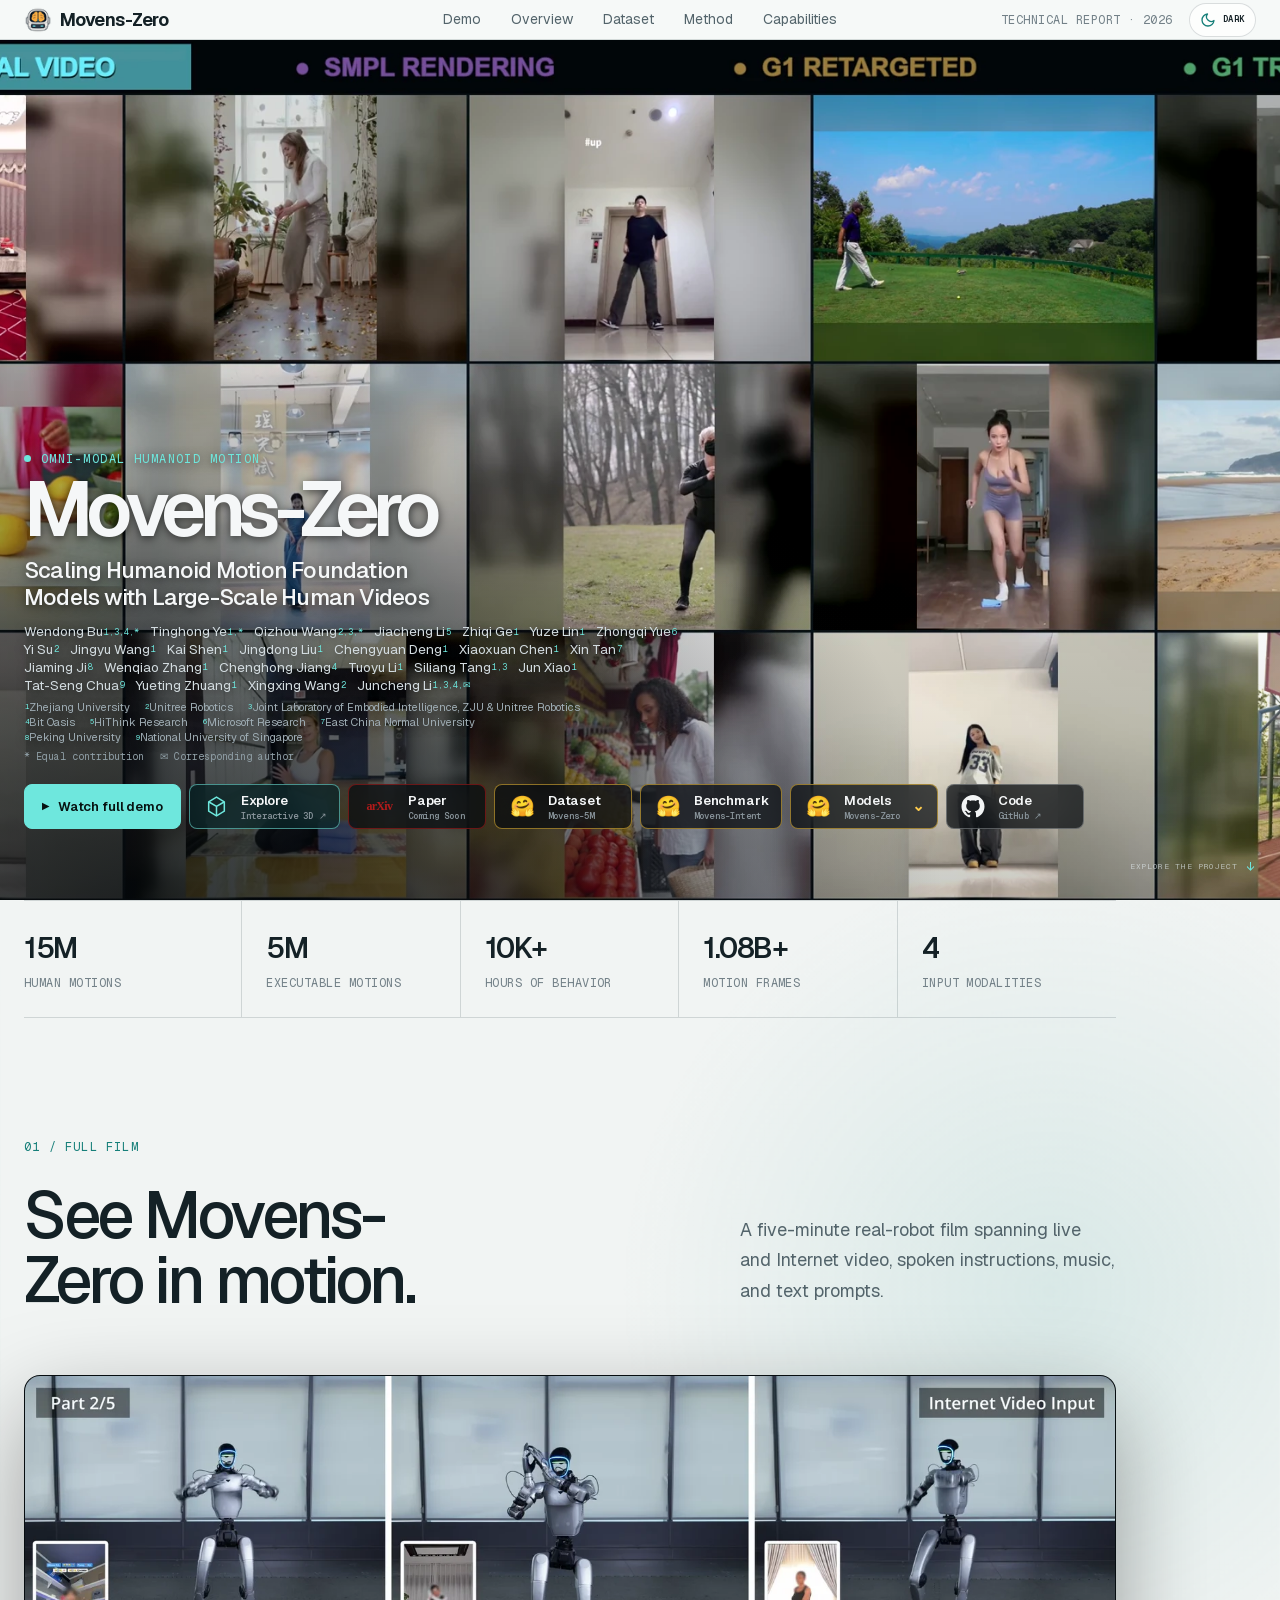
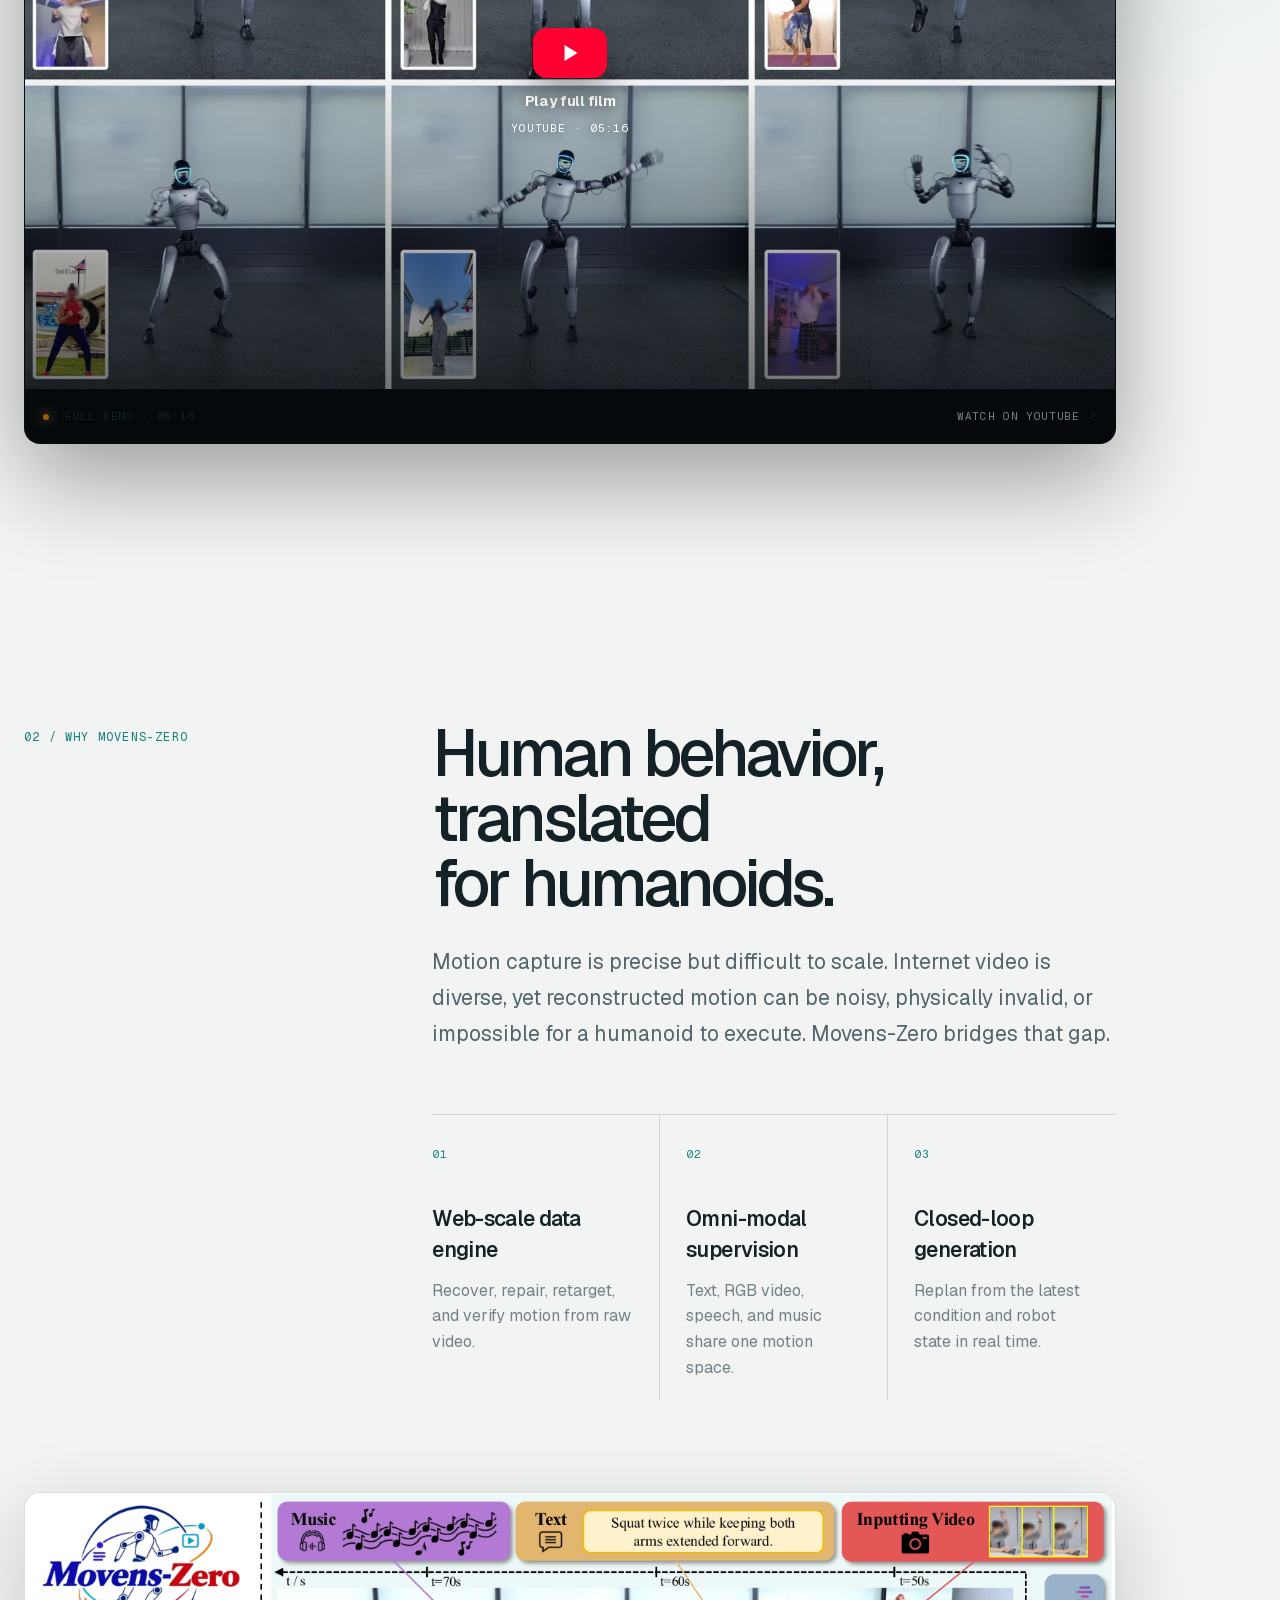
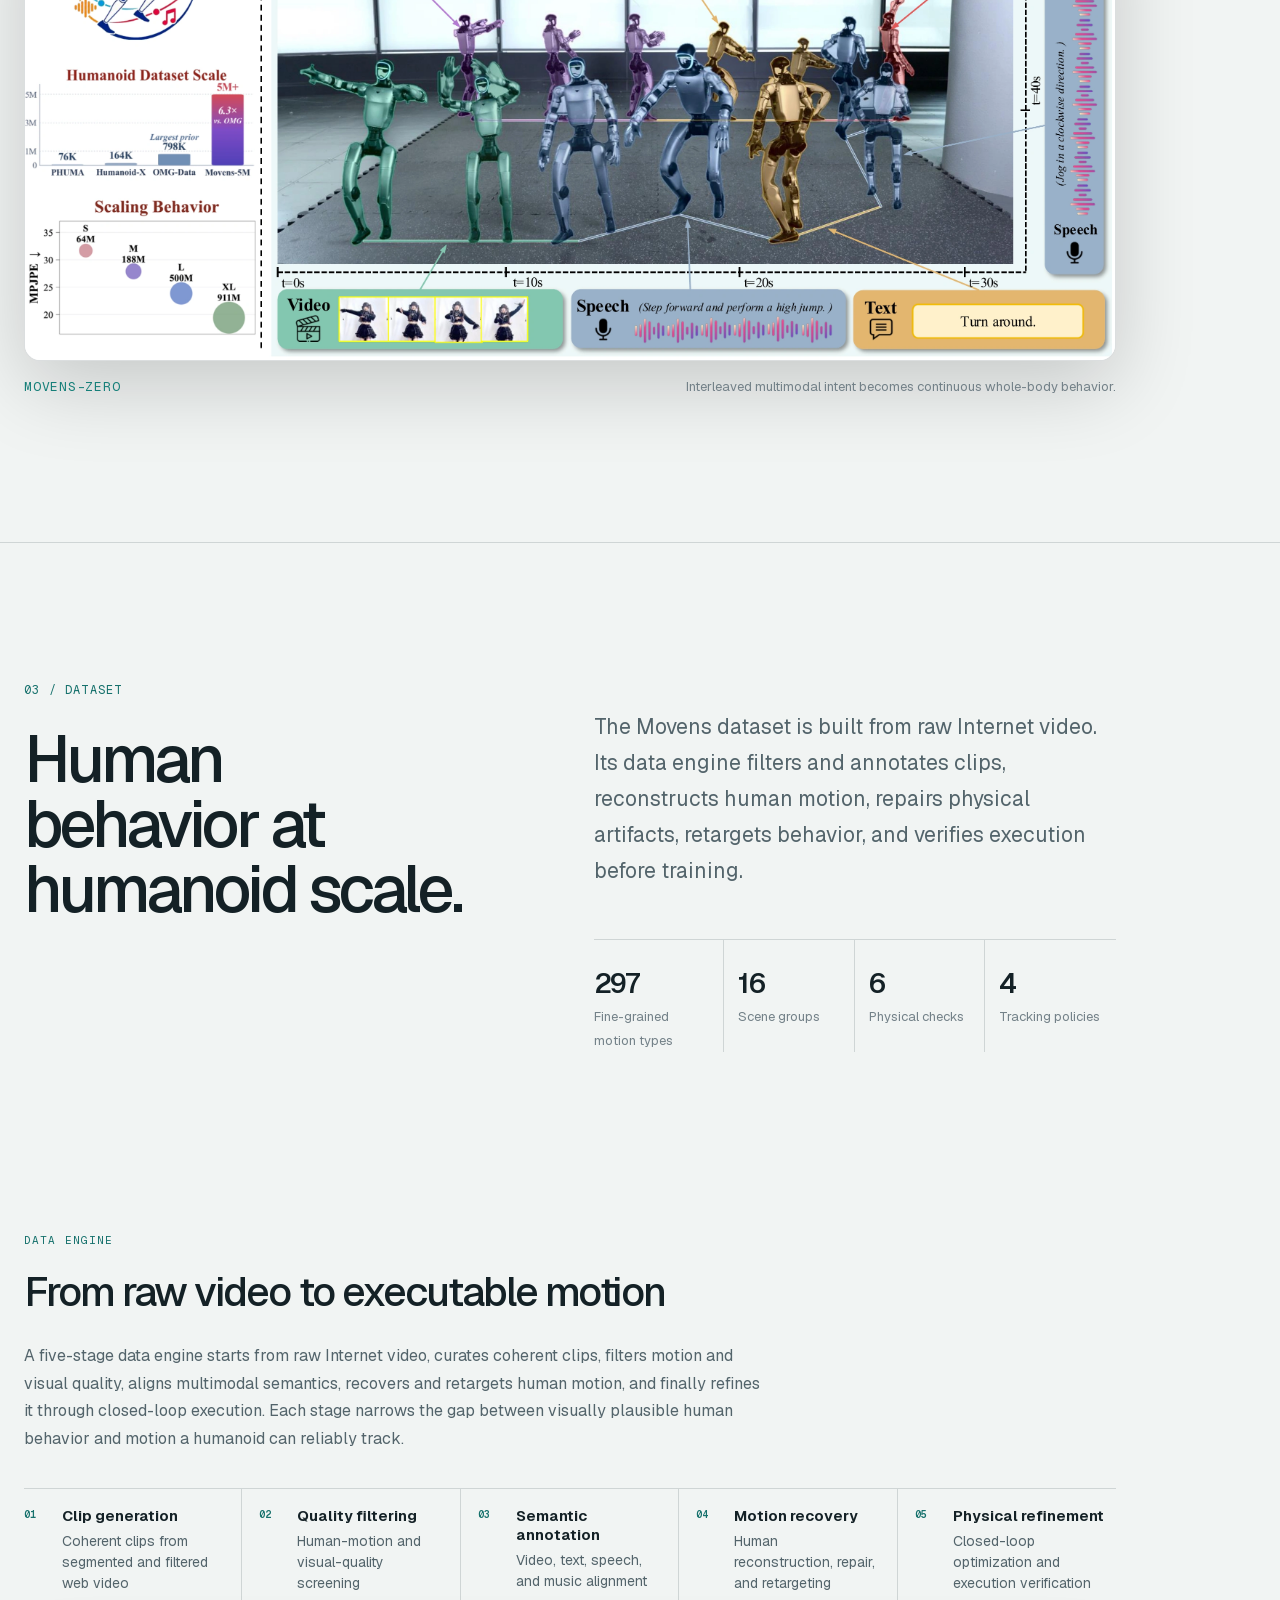
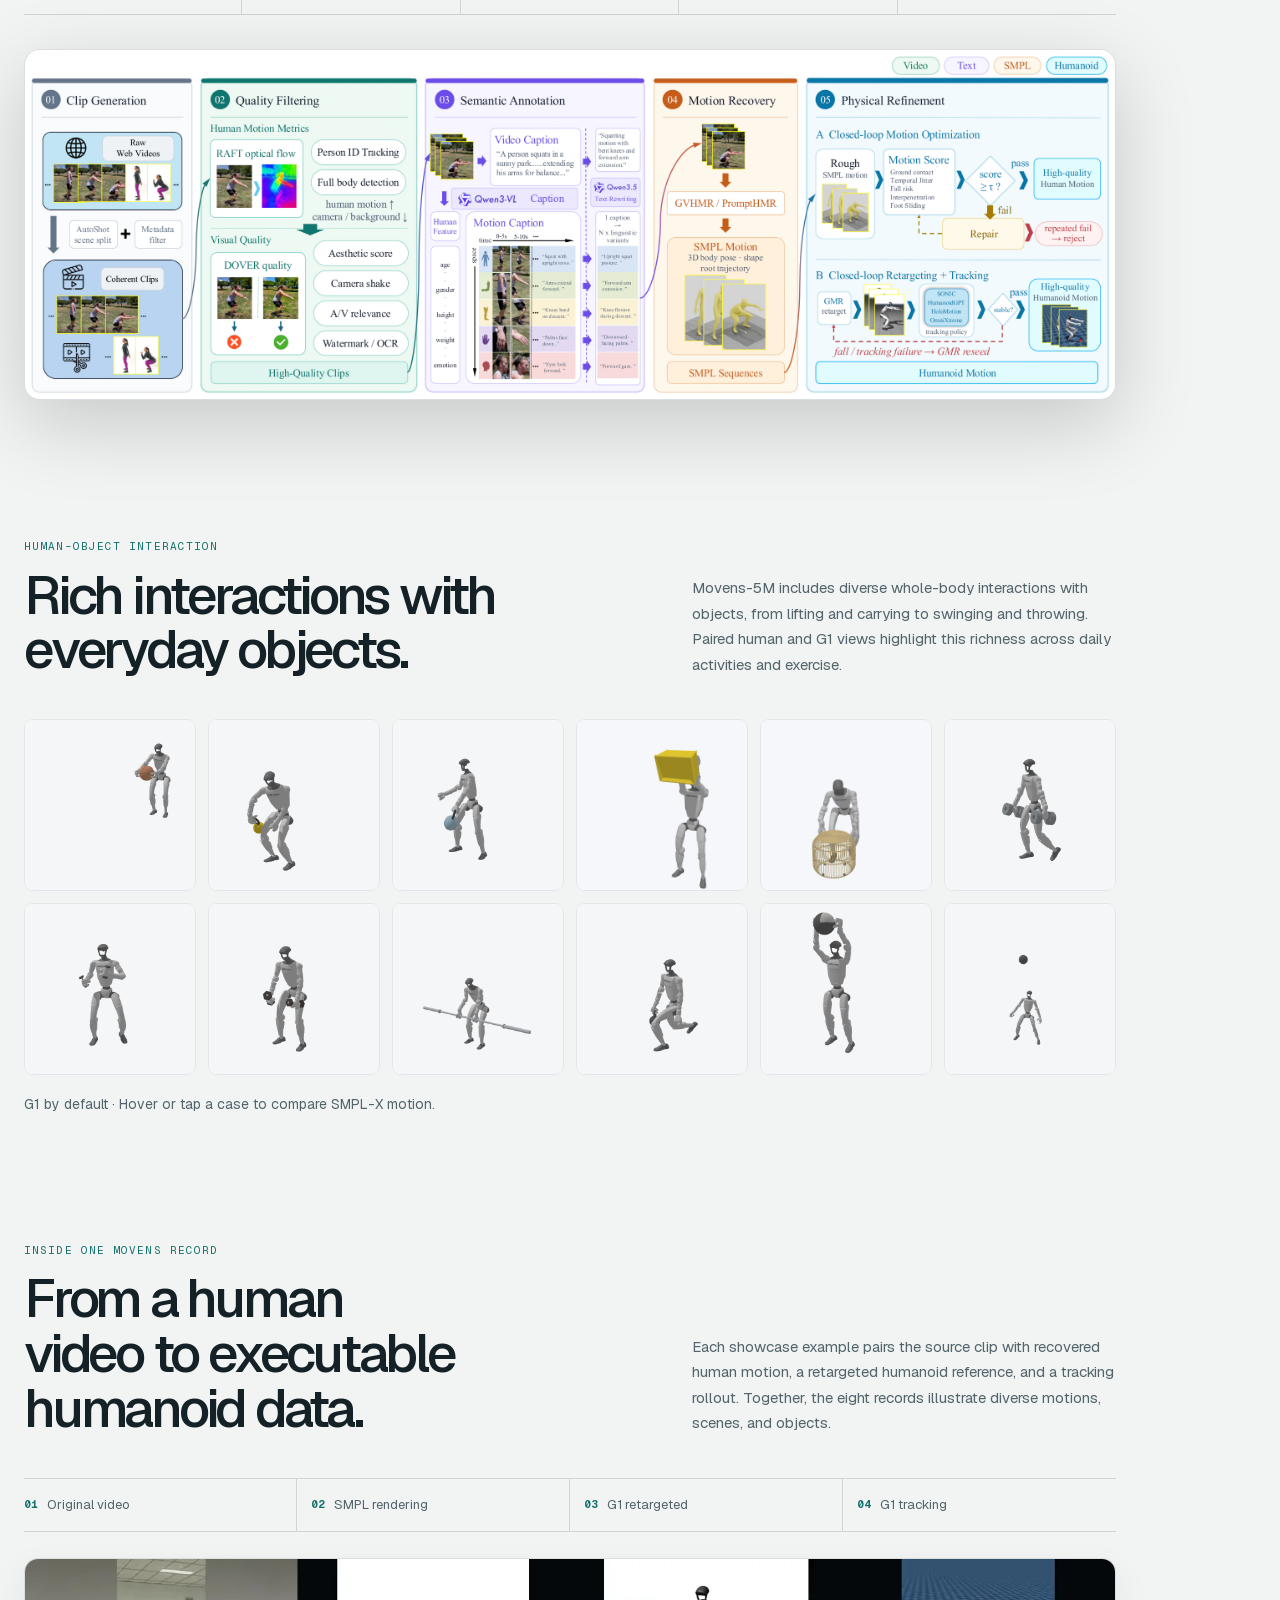
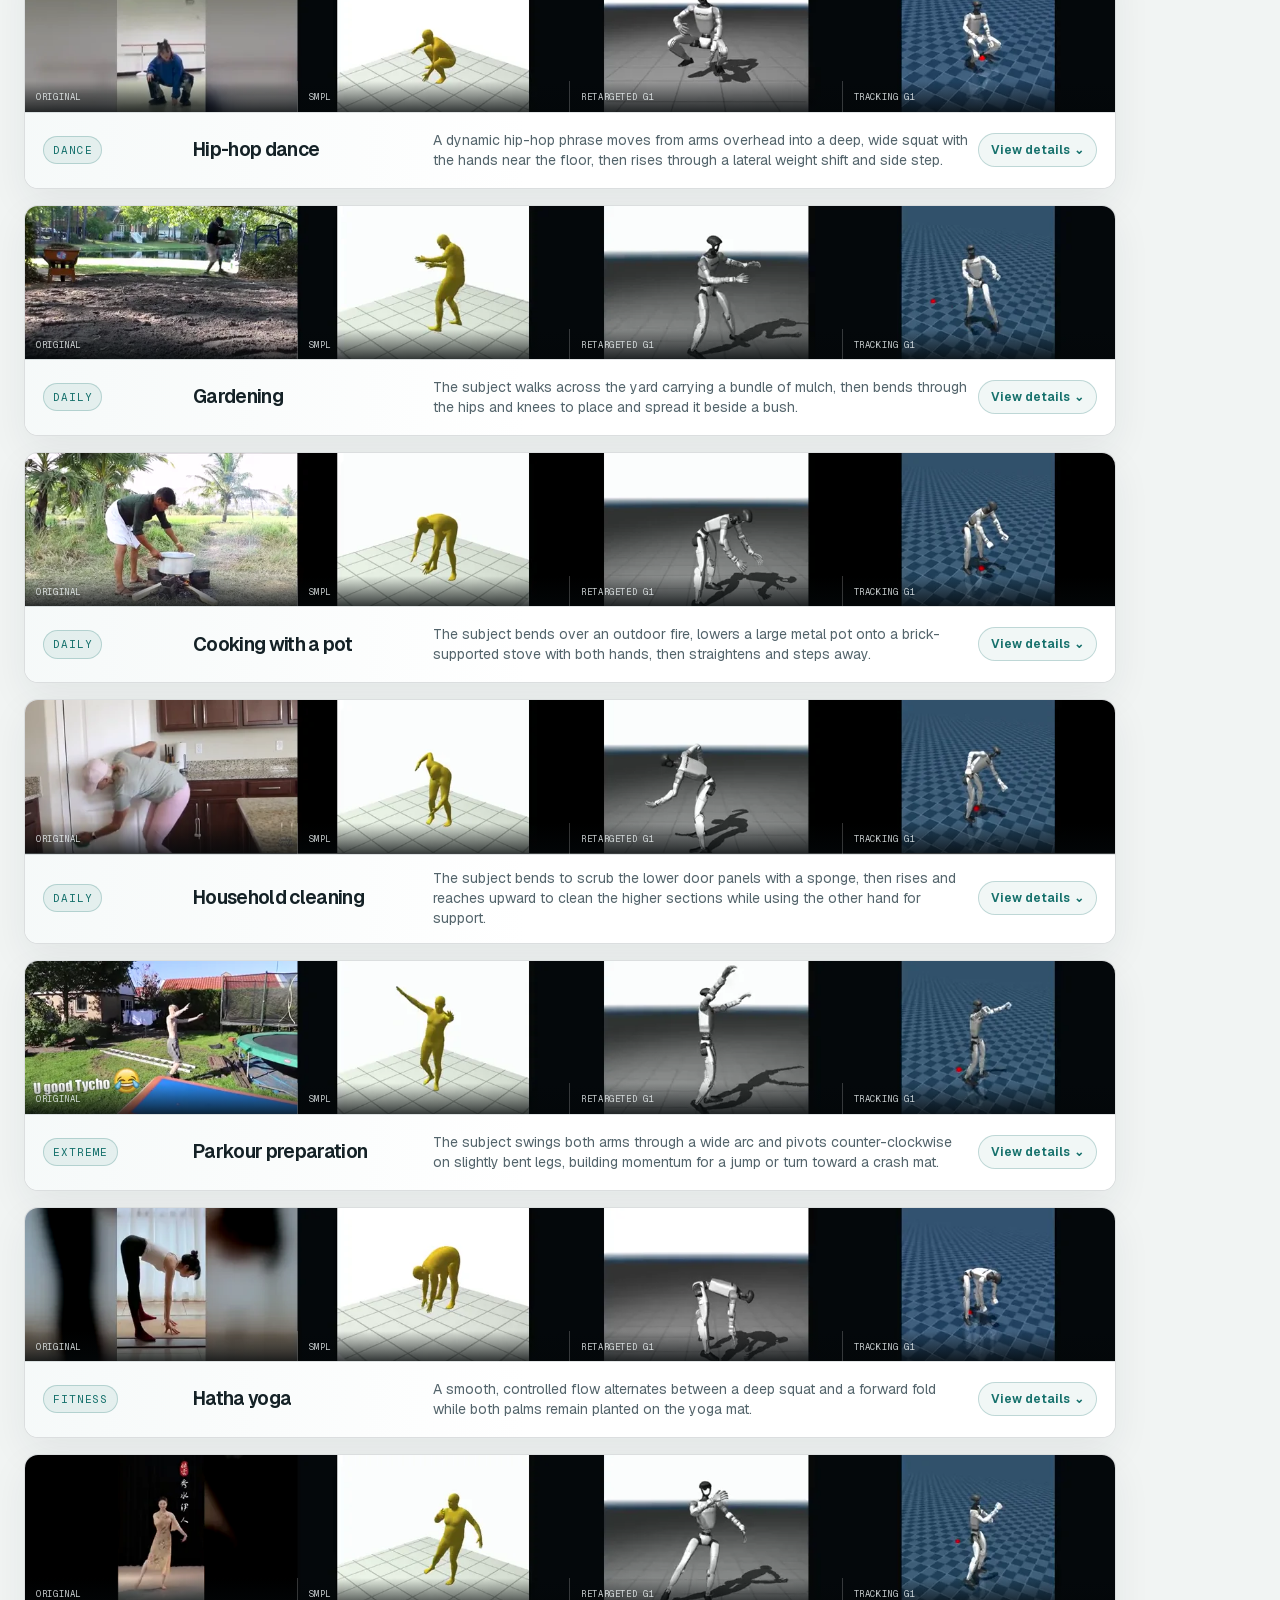
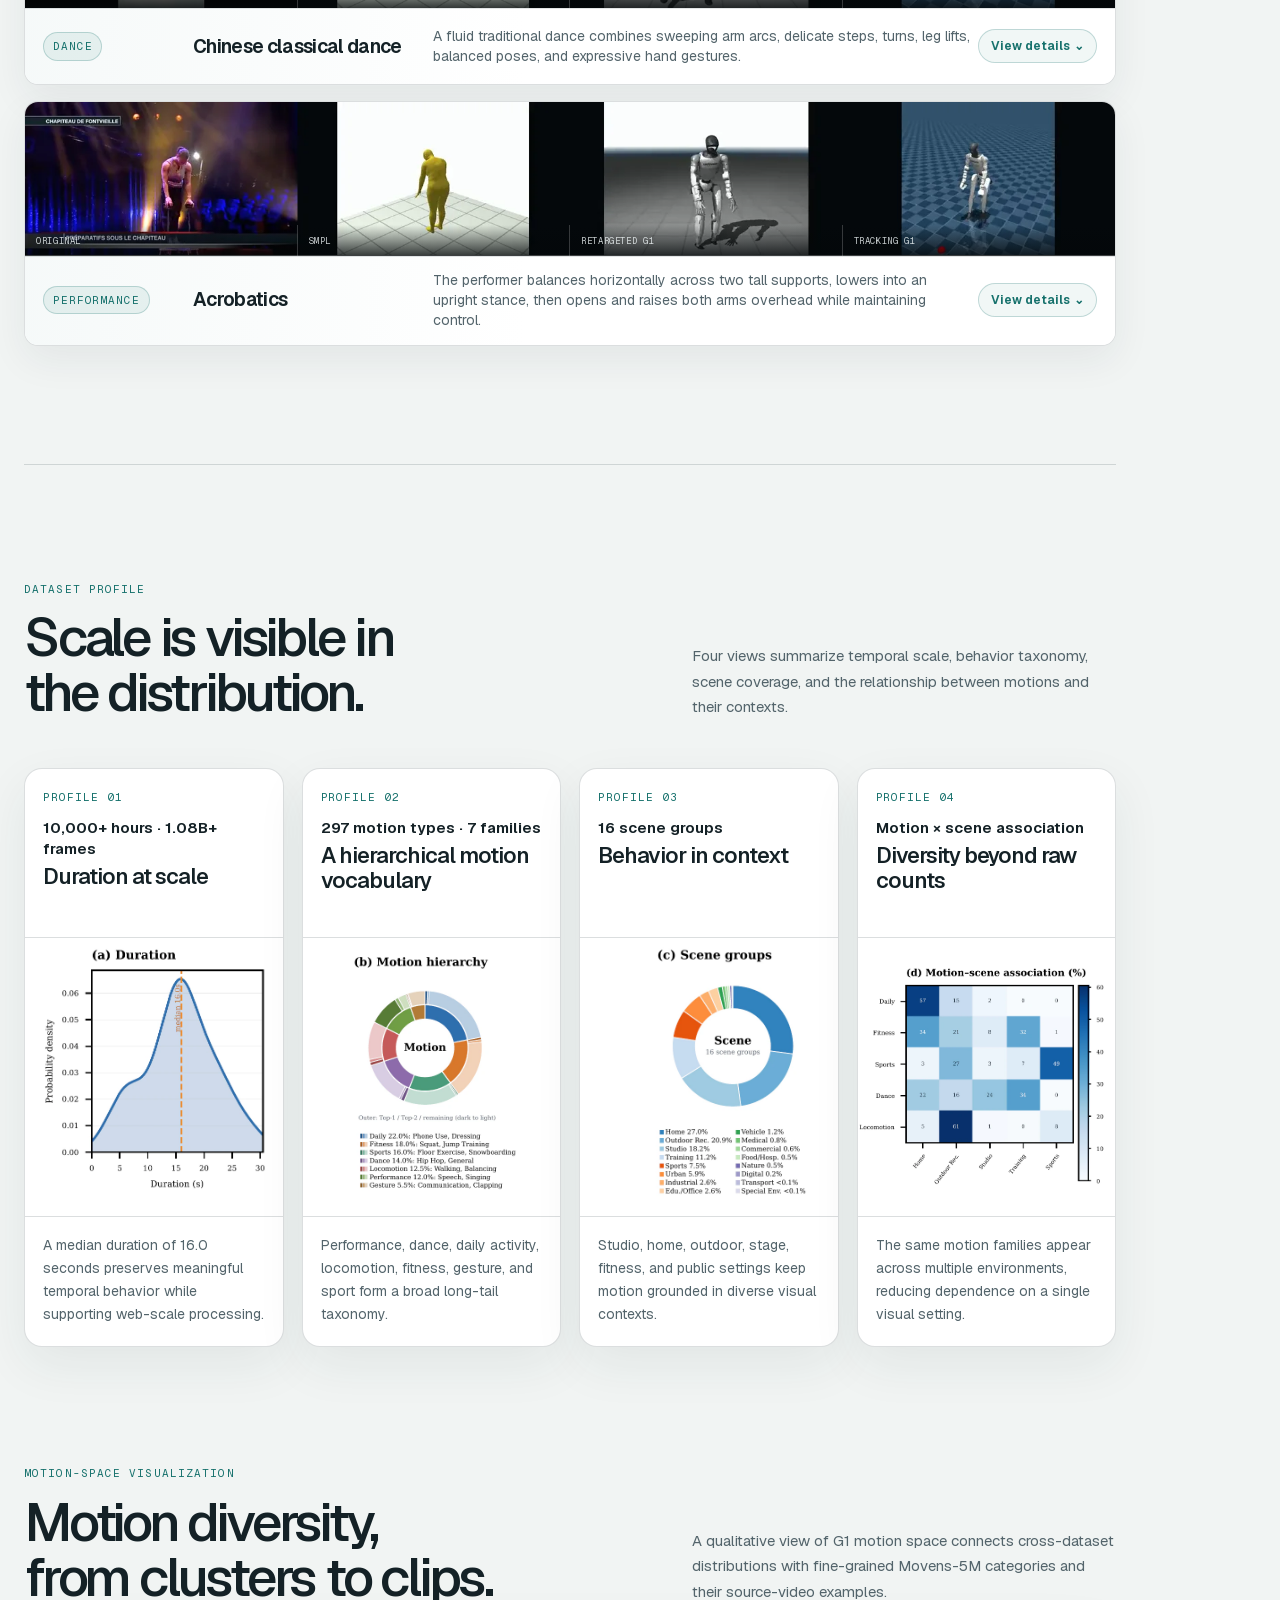
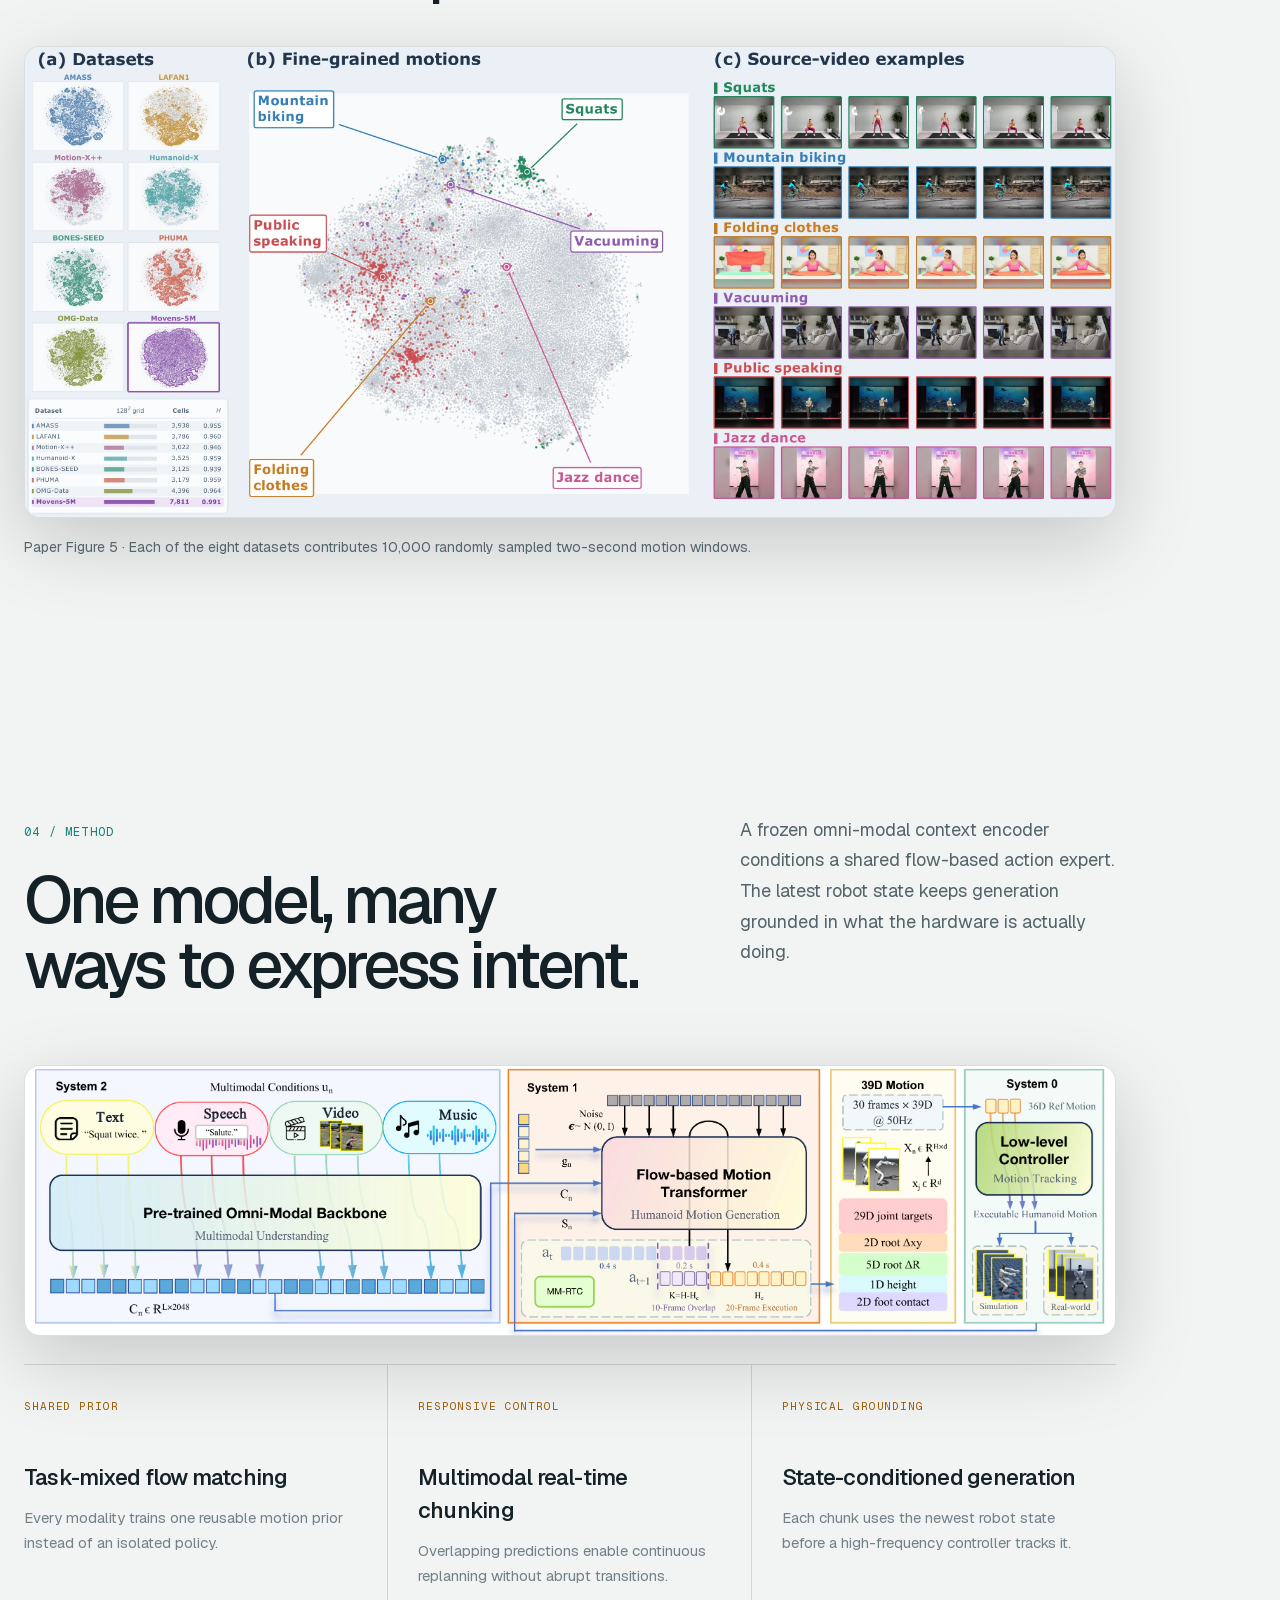
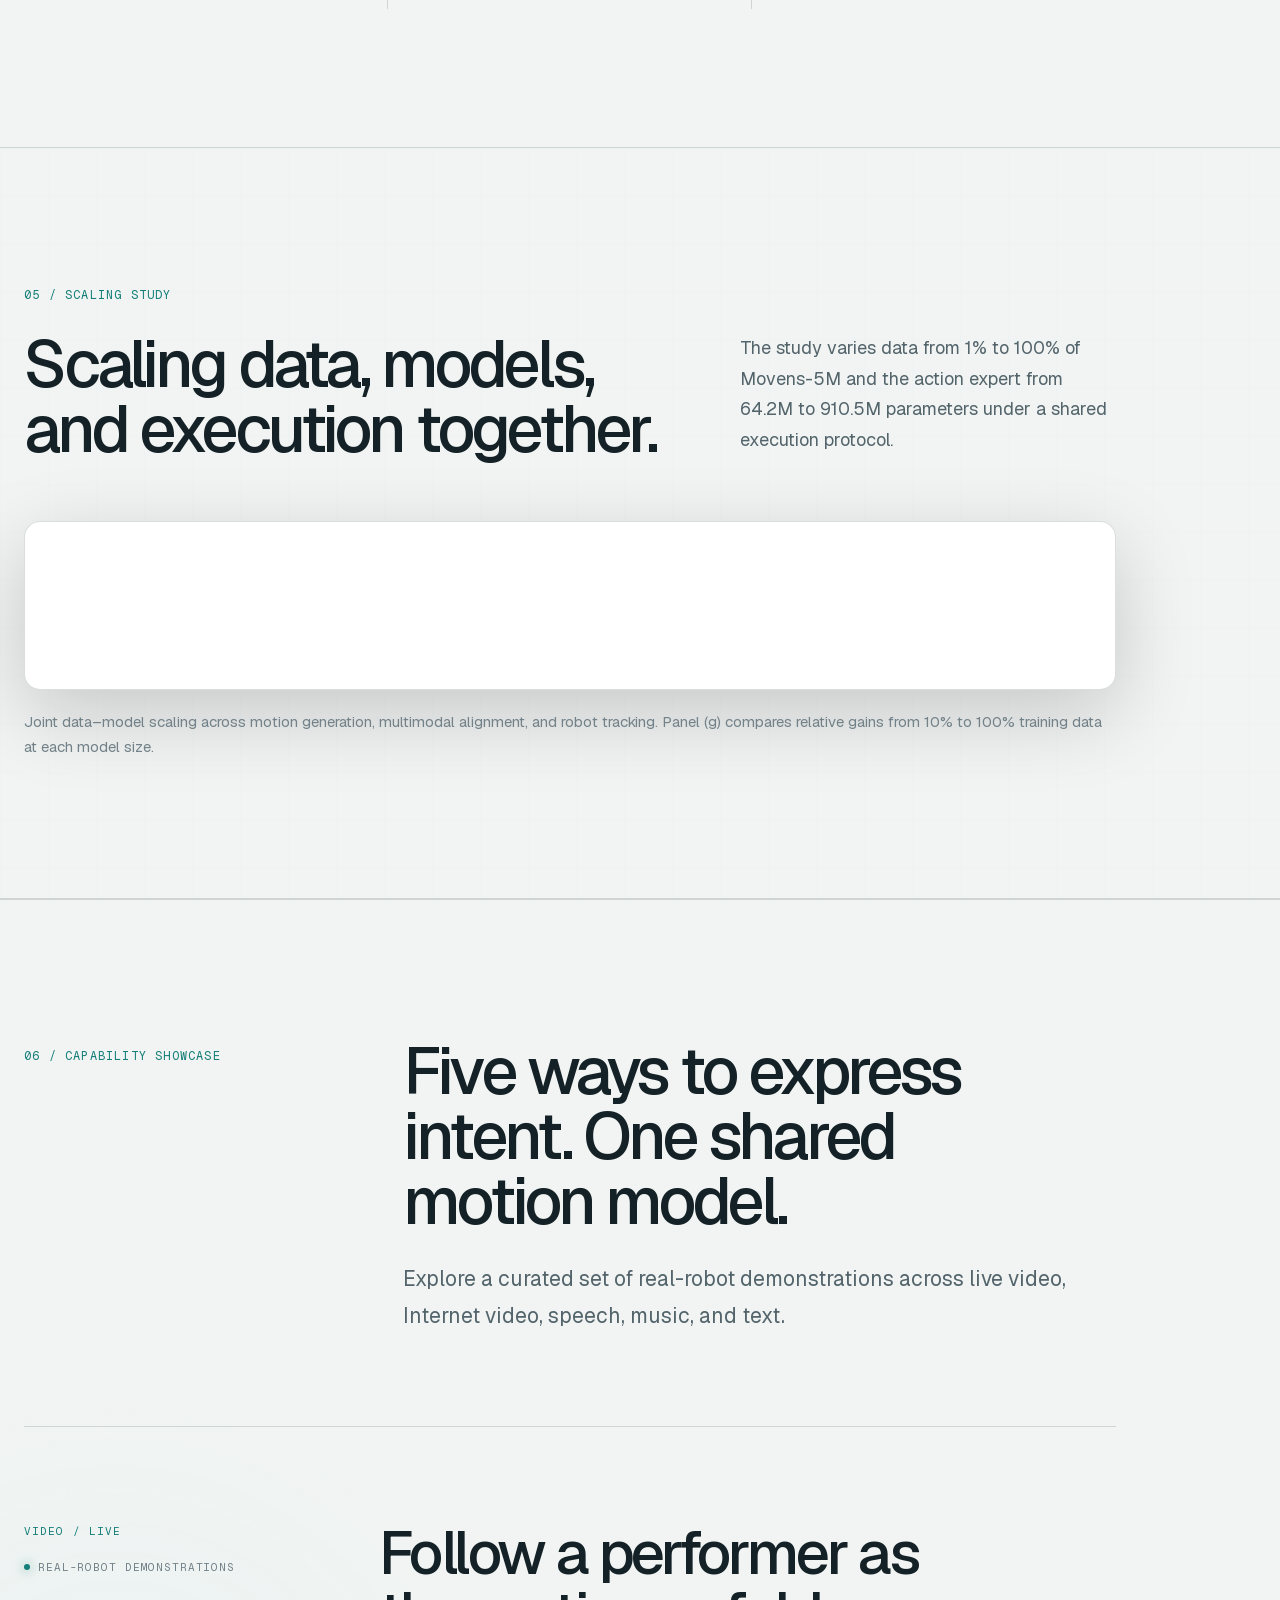
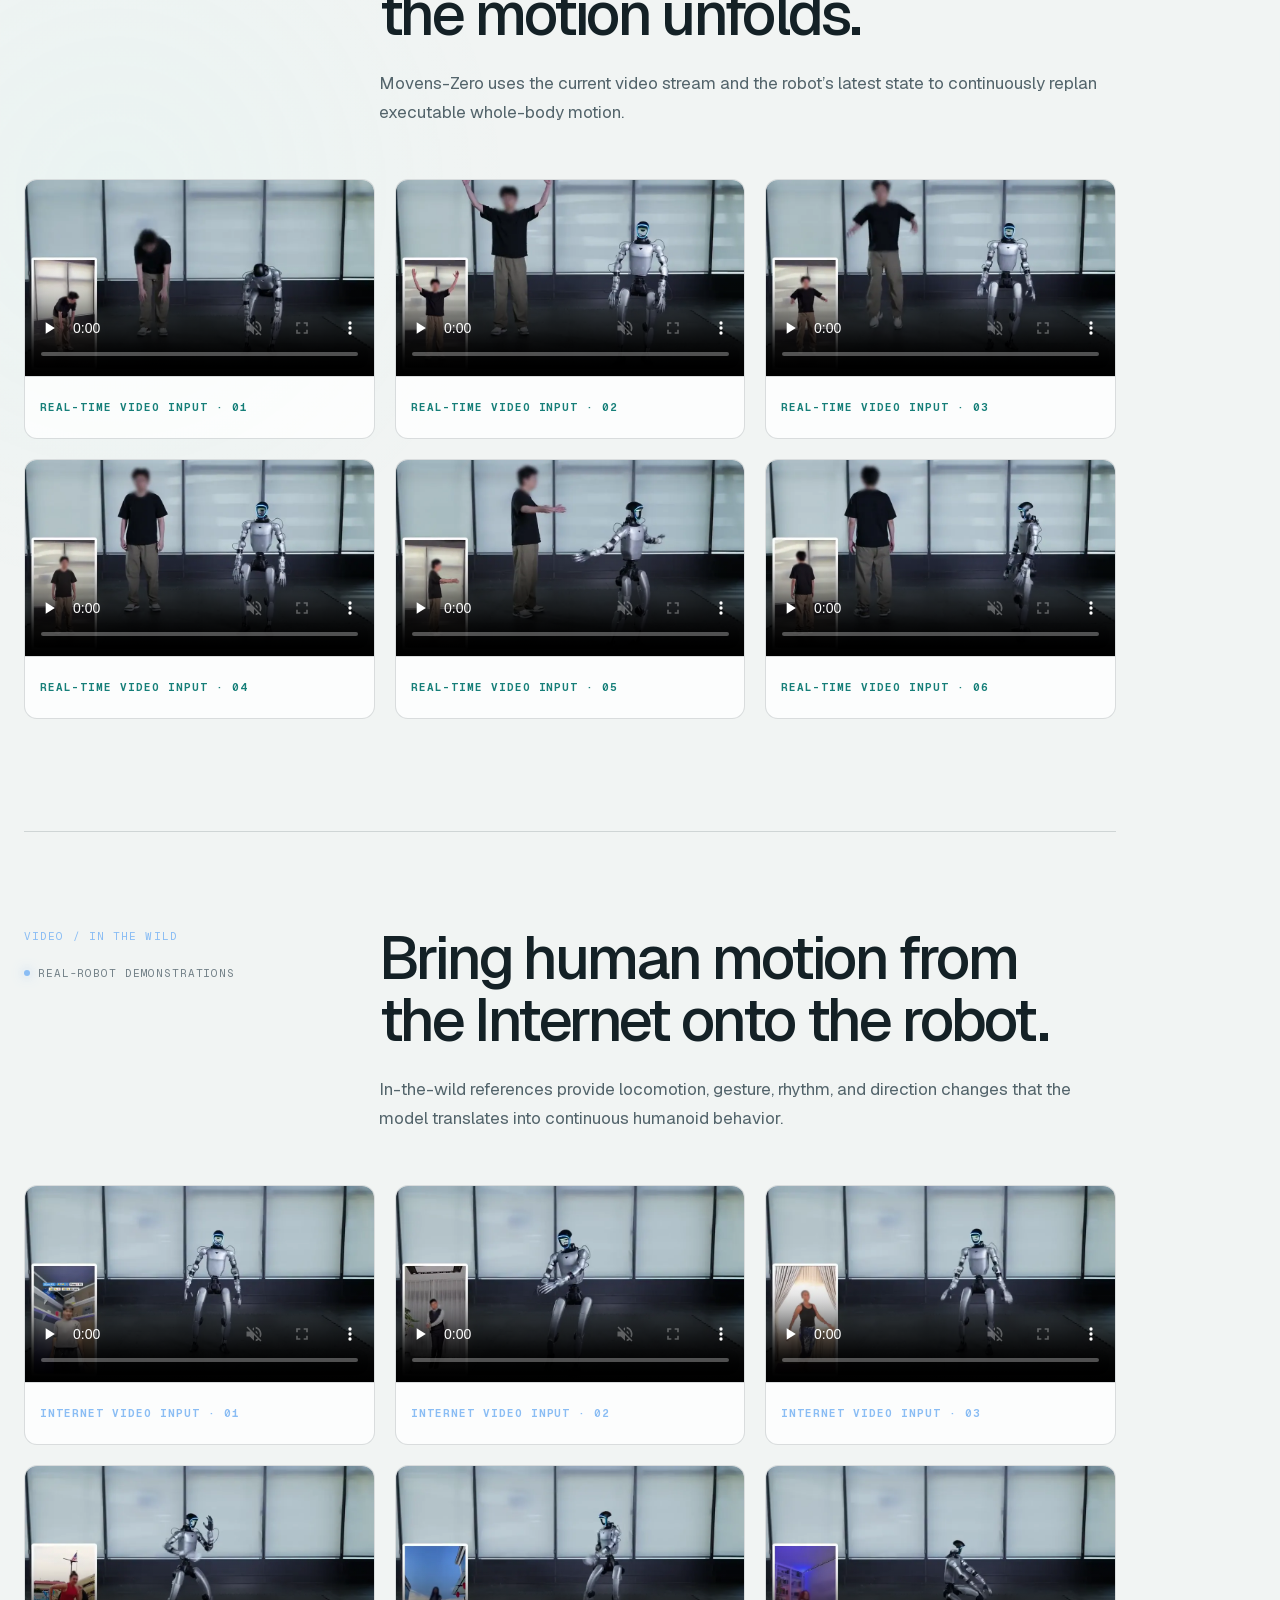
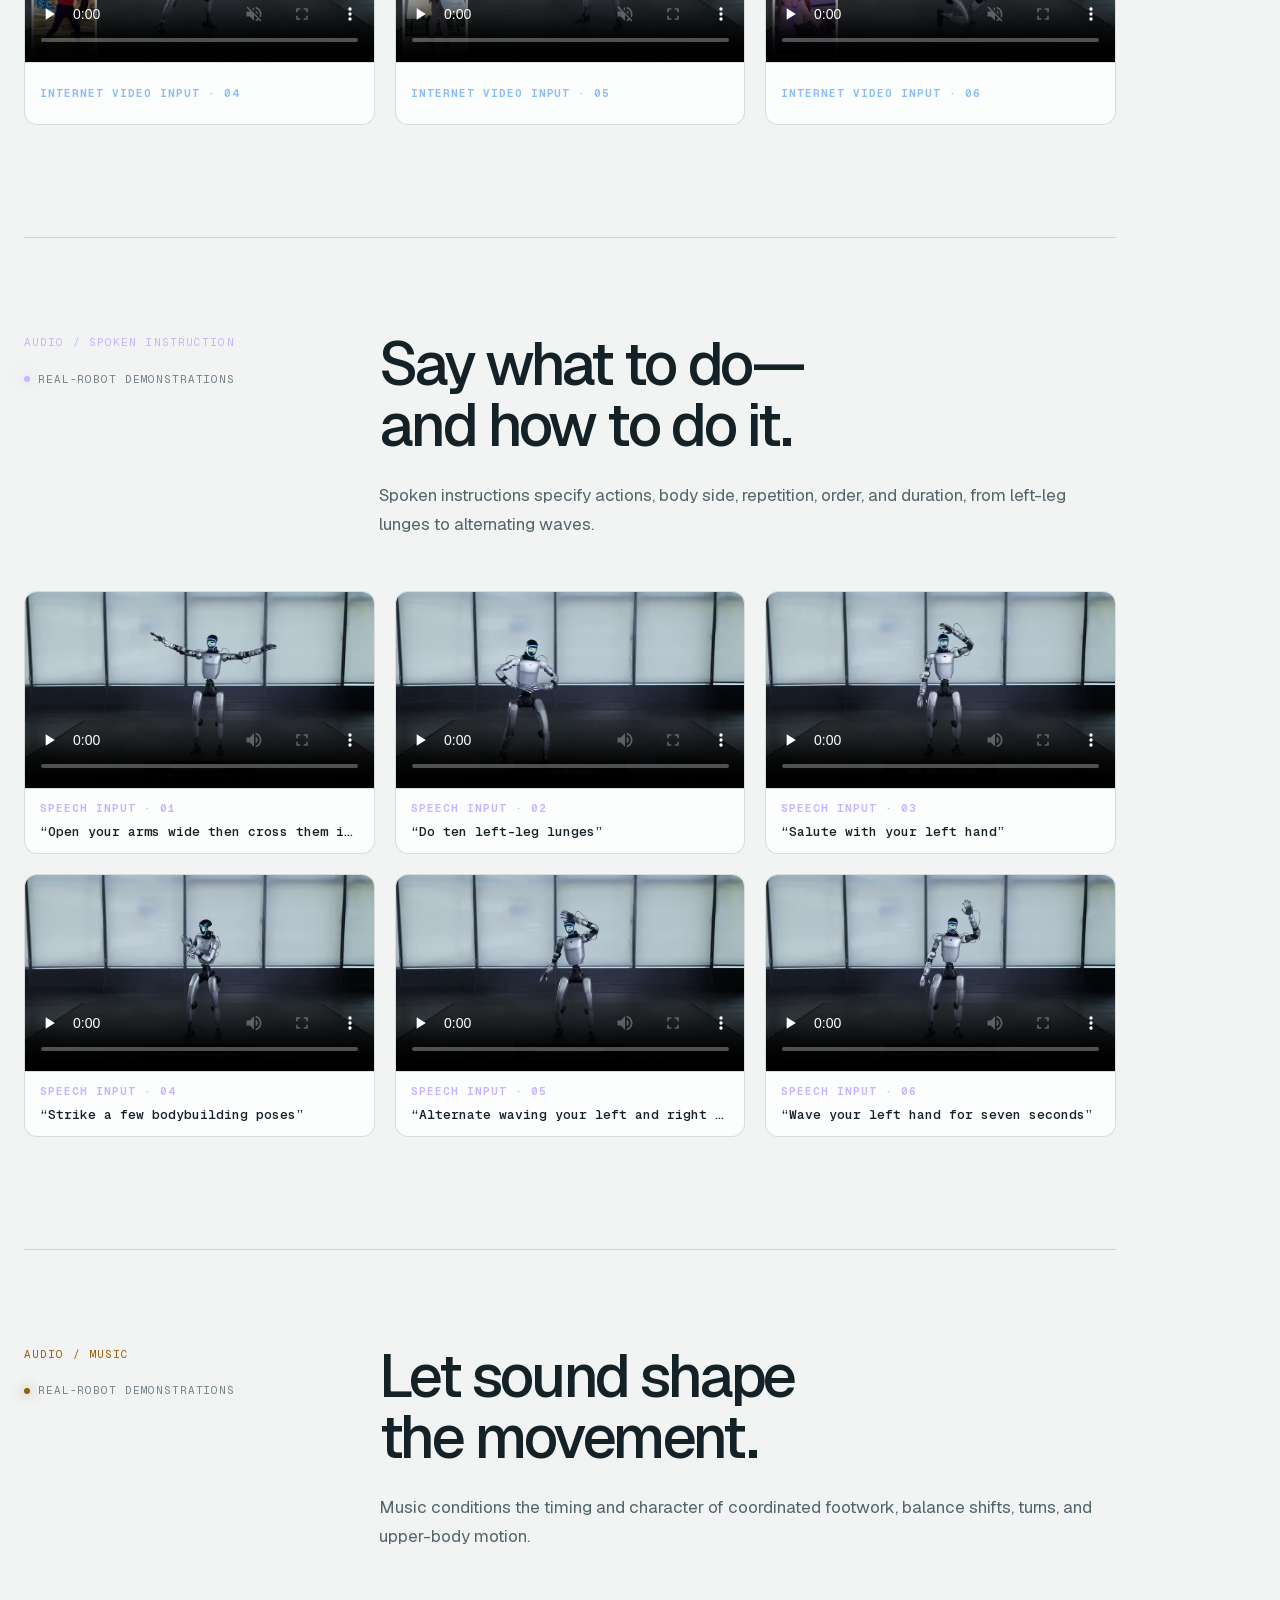
==== commit 5ff7e1a4: "Preserve the original arXiv paper button appearance" ====
--- a/index.html
+++ b/index.html
@@ -1,4 +1,4 @@
-<!DOCTYPE html><html lang="en"><head><meta charSet="utf-8"/><meta name="viewport" content="width=device-width, initial-scale=1"/><link rel="preload" as="image" href="/media/figures/model.webp?v=paper368720d"/><link rel="stylesheet" href="/_next/static/css/index.DE2qaCys.css" data-rsc-css-href="/_next/static/css/index.DE2qaCys.css" data-precedence="vite-rsc/importer-resources"/><link rel="modulepreload" fetchPriority="low" href="/_next/static/chunks/index-Bq73iWul.js"/><script src="/_next/static/chunks/rolldown-runtime-C60lm6uB.js" type="module" async=""></script><script src="/_next/static/chunks/framework-BaE7mD_r.js" type="module" async=""></script><script src="/_next/static/chunks/app-elements-Drg5O4vw.js" type="module" async=""></script><script src="/_next/static/chunks/hash-D0ldriCF.js" type="module" async=""></script><script src="/_next/static/chunks/record-BdkTR7AP.js" type="module" async=""></script><script src="/_next/static/chunks/app-rsc-cache-busting-Ca6Xb4-_.js" type="module" async=""></script><script src="/_next/static/chunks/app-rsc-render-mode-IDJu5NEE.js" type="module" async=""></script><script src="/_next/static/chunks/headers-CeAbe3am.js" type="module" async=""></script><script src="/_next/static/chunks/protocol-headers-URL33uU5.js" type="module" async=""></script><script src="/_next/static/chunks/deployment-id-DFhHa9wO.js" type="module" async=""></script><script src="/_next/static/chunks/navigation-errors-wvgRKjB-.js" type="module" async=""></script><link rel="modulepreload" href="/_next/static/chunks/layout-segment-context-TUO5OlL7.js" crossorigin=""/><link rel="modulepreload" href="/_next/static/chunks/HomeClient-CAxOREyt.js" crossorigin=""/><title>Movens-Zero — Scaling Humanoid Motion Foundation Models</title><meta name="description" content="Movens-Zero scales humanoid motion learning with multimodal, execution-verified human behaviors."/><meta name="author" content="Wendong Bu"/><meta name="author" content="Tinghong Ye"/><meta name="author" content="Qizhou Wang"/><meta name="author" content="Jiacheng Li"/><meta name="author" content="Zhiqi Ge"/><meta name="author" content="Yuze Lin"/><meta name="author" content="Zhongqi Yue"/><meta name="author" content="Yi Su"/><meta name="author" content="Jingyu Wang"/><meta name="author" content="Kai Shen"/><meta name="author" content="Jingdong Liu"/><meta name="author" content="Chengyuan Deng"/><meta name="author" content="Xiaoxuan Chen"/><meta name="author" content="Xin Tan"/><meta name="author" content="Jiaming Ji"/><meta name="author" content="Wenqiao Zhang"/><meta name="author" content="Chenghong Jiang"/><meta name="author" content="Tuoyu Li"/><meta name="author" content="Siliang Tang"/><meta name="author" content="Jun Xiao"/><meta name="author" content="Tat-Seng Chua"/><meta name="author" content="Yueting Zhuang"/><meta name="author" content="Xingxing Wang"/><meta name="author" content="Juncheng Li"/><meta property="og:title" content="Movens-Zero — Scaling Humanoid Motion Foundation Models"/><meta property="og:description" content="Movens-Zero scales humanoid motion learning with multimodal, execution-verified human behaviors."/><meta property="og:url" content="https://movens-zero.github.io"/><meta property="og:site_name" content="Movens-Zero"/><meta property="og:type" content="website"/><meta property="og:image" content="https://movens-zero.github.io/media/posters/dataset-teaser.webp"/><meta property="og:image:width" content="2000"/><meta property="og:image:height" content="1000"/><meta property="og:image:alt" content="Movens-Zero — Scaling Humanoid Motion Foundation Models"/><meta name="twitter:card" content="summary_large_image"/><meta name="twitter:title" content="Movens-Zero — Scaling Humanoid Motion Foundation Models"/><meta name="twitter:description" content="Movens-Zero scales humanoid motion learning with multimodal, execution-verified human behaviors."/><meta name="twitter:image" content="https://movens-zero.github.io/media/posters/dataset-teaser.webp"/><link rel="shortcut icon" href="/favicon-32.png?v=7"/><link rel="icon" href="/favicon-16.png?v=7" sizes="16x16" type="image/png"/><link rel="icon" href="/favicon-32.png?v=7" sizes="32x32" type="image/png"/><link rel="icon" href="/favicon.png?v=7" sizes="512x512" type="image/png"/><link rel="apple-touch-icon" href="/apple-touch-icon.png?v=7" sizes="180x180" type="image/png"/><meta name="color-scheme" content="dark light"/><script>Object.assign(((self[Symbol.for("vinext.navigationRuntime")]??={bootstrap:{routeManifest:null},functions:{}}).bootstrap.rsc??={rsc:[]}),{params:{},nav:{"pathname":"/","searchParams":[]}})</script><link rel="modulepreload" href="/_next/static/chunks/index-Bq73iWul.js" />
+<!DOCTYPE html><html lang="en"><head><meta charSet="utf-8"/><meta name="viewport" content="width=device-width, initial-scale=1"/><link rel="preload" as="image" href="/media/figures/model.webp?v=paper368720d"/><link rel="stylesheet" href="/_next/static/css/index.DE2qaCys.css" data-rsc-css-href="/_next/static/css/index.DE2qaCys.css" data-precedence="vite-rsc/importer-resources"/><link rel="modulepreload" fetchPriority="low" href="/_next/static/chunks/index-C9A3aMu2.js"/><script src="/_next/static/chunks/rolldown-runtime-C60lm6uB.js" type="module" async=""></script><script src="/_next/static/chunks/framework-BaE7mD_r.js" type="module" async=""></script><script src="/_next/static/chunks/app-elements-Drg5O4vw.js" type="module" async=""></script><script src="/_next/static/chunks/hash-D0ldriCF.js" type="module" async=""></script><script src="/_next/static/chunks/record-BdkTR7AP.js" type="module" async=""></script><script src="/_next/static/chunks/app-rsc-cache-busting-BlXsM1jP.js" type="module" async=""></script><script src="/_next/static/chunks/app-rsc-render-mode-IDJu5NEE.js" type="module" async=""></script><script src="/_next/static/chunks/headers-CeAbe3am.js" type="module" async=""></script><script src="/_next/static/chunks/protocol-headers-URL33uU5.js" type="module" async=""></script><script src="/_next/static/chunks/deployment-id-DFhHa9wO.js" type="module" async=""></script><script src="/_next/static/chunks/navigation-errors-wvgRKjB-.js" type="module" async=""></script><link rel="modulepreload" href="/_next/static/chunks/layout-segment-context-dZvkvx8X.js" crossorigin=""/><link rel="modulepreload" href="/_next/static/chunks/HomeClient-C6m3nCJn.js" crossorigin=""/><title>Movens-Zero — Scaling Humanoid Motion Foundation Models</title><meta name="description" content="Movens-Zero scales humanoid motion learning with multimodal, execution-verified human behaviors."/><meta name="author" content="Wendong Bu"/><meta name="author" content="Tinghong Ye"/><meta name="author" content="Qizhou Wang"/><meta name="author" content="Jiacheng Li"/><meta name="author" content="Zhiqi Ge"/><meta name="author" content="Yuze Lin"/><meta name="author" content="Zhongqi Yue"/><meta name="author" content="Yi Su"/><meta name="author" content="Jingyu Wang"/><meta name="author" content="Kai Shen"/><meta name="author" content="Jingdong Liu"/><meta name="author" content="Chengyuan Deng"/><meta name="author" content="Xiaoxuan Chen"/><meta name="author" content="Xin Tan"/><meta name="author" content="Jiaming Ji"/><meta name="author" content="Wenqiao Zhang"/><meta name="author" content="Chenghong Jiang"/><meta name="author" content="Tuoyu Li"/><meta name="author" content="Siliang Tang"/><meta name="author" content="Jun Xiao"/><meta name="author" content="Tat-Seng Chua"/><meta name="author" content="Yueting Zhuang"/><meta name="author" content="Xingxing Wang"/><meta name="author" content="Juncheng Li"/><meta property="og:title" content="Movens-Zero — Scaling Humanoid Motion Foundation Models"/><meta property="og:description" content="Movens-Zero scales humanoid motion learning with multimodal, execution-verified human behaviors."/><meta property="og:url" content="https://movens-zero.github.io"/><meta property="og:site_name" content="Movens-Zero"/><meta property="og:type" content="website"/><meta property="og:image" content="https://movens-zero.github.io/media/posters/dataset-teaser.webp"/><meta property="og:image:width" content="2000"/><meta property="og:image:height" content="1000"/><meta property="og:image:alt" content="Movens-Zero — Scaling Humanoid Motion Foundation Models"/><meta name="twitter:card" content="summary_large_image"/><meta name="twitter:title" content="Movens-Zero — Scaling Humanoid Motion Foundation Models"/><meta name="twitter:description" content="Movens-Zero scales humanoid motion learning with multimodal, execution-verified human behaviors."/><meta name="twitter:image" content="https://movens-zero.github.io/media/posters/dataset-teaser.webp"/><link rel="shortcut icon" href="/favicon-32.png?v=7"/><link rel="icon" href="/favicon-16.png?v=7" sizes="16x16" type="image/png"/><link rel="icon" href="/favicon-32.png?v=7" sizes="32x32" type="image/png"/><link rel="icon" href="/favicon.png?v=7" sizes="512x512" type="image/png"/><link rel="apple-touch-icon" href="/apple-touch-icon.png?v=7" sizes="180x180" type="image/png"/><meta name="color-scheme" content="dark light"/><script>Object.assign(((self[Symbol.for("vinext.navigationRuntime")]??={bootstrap:{routeManifest:null},functions:{}}).bootstrap.rsc??={rsc:[]}),{params:{},nav:{"pathname":"/","searchParams":[]}})</script><link rel="modulepreload" href="/_next/static/chunks/index-C9A3aMu2.js" />
 <link rel="preload" href="/_next/static/_vinext_fonts/geist-8ac0455e797f/geist-98bbbccb.woff2" as="font" type="font/woff2" crossorigin />
 <link rel="preload" href="/_next/static/_vinext_fonts/geist-mono-00e989178794/geist-mono-013b2f2f.woff2" as="font" type="font/woff2" crossorigin />
 <style data-vinext-fonts>/* cyrillic-ext */
@@ -128,7 +128,7 @@
 
 .__variable_geist_mono_1001rt9 { --font-geist-mono: 'Geist Mono', 'Geist Mono Fallback'; }
 </style>
-</head><body class="__variable_geist_19ysh9d __variable_geist_mono_1001rt9"><main class="site-shell" data-theme="dark"><nav class="site-nav" aria-label="Primary navigation"><a class="wordmark" href="#top" aria-label="Movens-Zero home"><span class="wordmark-mark" aria-hidden="true"></span><span>Movens-Zero</span></a><div class="nav-links"><a href="#demo">Demo</a><a href="#overview">Overview</a><a href="#dataset">Dataset</a><a href="#method">Method</a><a href="#behaviors">Capabilities</a></div><div class="nav-actions"><span class="nav-status">Technical Report · 2026</span><button type="button" class="theme-toggle" aria-label="Switch to light theme" aria-pressed="false"><span class="theme-toggle-icon" aria-hidden="true"><svg viewBox="0 0 24 24" fill="none" stroke="currentColor" stroke-width="2" stroke-linecap="round" stroke-linejoin="round" focusable="false"><circle cx="12" cy="12" r="4"></circle><path d="M12 2v2M12 20v2M4.93 4.93l1.42 1.42M17.66 17.66l1.41 1.41M2 12h2M20 12h2M6.34 17.66l-1.41 1.41M19.07 4.93l-1.41 1.42"></path></svg></span><b>Light</b></button></div></nav><nav class="floating-toc is-hero-hidden" aria-label="On this page" data-tone="dark"><span class="floating-toc-title">On this page</span><a href="#top" data-depth="root" class="is-active" aria-current="location" aria-label="00 Cover"><span class="floating-toc-index">00</span><span class="floating-toc-label">Cover</span></a><a href="#demo" data-depth="root" aria-label="01 Full film"><span class="floating-toc-index">01</span><span class="floating-toc-label">Full film</span></a><a href="#overview" data-depth="root" aria-label="02 Overview"><span class="floating-toc-index">02</span><span class="floating-toc-label">Overview</span></a><a href="#dataset" data-depth="root" aria-label="03 Dataset"><span class="floating-toc-index">03</span><span class="floating-toc-label">Dataset</span></a><a href="#method" data-depth="root" aria-label="04 Method"><span class="floating-toc-index">04</span><span class="floating-toc-label">Method</span></a><a href="#scaling" data-depth="root" aria-label="05 Scaling"><span class="floating-toc-index">05</span><span class="floating-toc-label">Scaling</span></a><a href="#behaviors" data-depth="root" aria-label="06 Capabilities"><span class="floating-toc-index">06</span><span class="floating-toc-label">Capabilities</span></a><a href="#behavior-realtime" data-depth="child" aria-label="06A Live video"><span class="floating-toc-index">06A</span><span class="floating-toc-label">Live video</span></a><a href="#behavior-internet" data-depth="child" aria-label="06B Internet video"><span class="floating-toc-index">06B</span><span class="floating-toc-label">Internet video</span></a><a href="#behavior-speech" data-depth="child" aria-label="06C Speech"><span class="floating-toc-index">06C</span><span class="floating-toc-label">Speech</span></a><a href="#behavior-music" data-depth="child" aria-label="06D Music"><span class="floating-toc-index">06D</span><span class="floating-toc-label">Music</span></a><a href="#behavior-text" data-depth="child" aria-label="06E Text"><span class="floating-toc-index">06E</span><span class="floating-toc-label">Text</span></a><a href="#citation" data-depth="root" aria-label="07 Citation"><span class="floating-toc-index">07</span><span class="floating-toc-label">Citation</span></a></nav><section class="hero" id="top"><video class="hero-background" autoPlay="" muted="" loop="" playsInline="" preload="metadata" poster="/media/posters/dataset-teaser.webp?v=teaser2s3" aria-hidden="true" tabindex="-1"><source src="/media/video/dataset-teaser.mp4?v=teaser2s3" type="video/mp4"/></video><span class="hero-scrim" aria-hidden="true"></span><div class="hero-inner"><div class="hero-copy"><p class="eyebrow"><span class="status-dot" aria-hidden="true"></span>Omni-modal humanoid motion</p><h1 class="hero-title"><span class="hero-name">Movens-Zero</span><span class="hero-paper-title">Scaling Humanoid Motion Foundation Models with Large-Scale Human Videos</span></h1><div class="publication-credits"><div class="author-line" aria-label="Paper authors"><p class="publication-author-row"><span class="author-name">Wendong Bu<sup>1,3,4<!-- -->,*</sup></span><span class="author-name">Tinghong Ye<sup>1<!-- -->,*</sup></span><span class="author-name">Qizhou Wang<sup>2,3<!-- -->,*</sup></span><span class="author-name">Jiacheng Li<sup>5</sup></span><span class="author-name">Zhiqi Ge<sup>1</sup></span><span class="author-name">Yuze Lin<sup>1</sup></span><span class="author-name">Zhongqi Yue<sup>6</sup></span></p><p class="publication-author-row"><span class="author-name">Yi Su<sup>2</sup></span><span class="author-name">Jingyu Wang<sup>1</sup></span><span class="author-name">Kai Shen<sup>1</sup></span><span class="author-name">Jingdong Liu<sup>1</sup></span><span class="author-name">Chengyuan Deng<sup>1</sup></span><span class="author-name">Xiaoxuan Chen<sup>1</sup></span><span class="author-name">Xin Tan<sup>7</sup></span></p><p class="publication-author-row"><span class="author-name">Jiaming Ji<sup>8</sup></span><span class="author-name">Wenqiao Zhang<sup>1</sup></span><span class="author-name">Chenghong Jiang<sup>4</sup></span><span class="author-name">Tuoyu Li<sup>1</sup></span><span class="author-name">Siliang Tang<sup>1,3</sup></span><span class="author-name">Jun Xiao<sup>1</sup></span></p><p class="publication-author-row"><span class="author-name">Tat-Seng Chua<sup>9</sup></span><span class="author-name">Yueting Zhuang<sup>1</sup></span><span class="author-name">Xingxing Wang<sup>2</sup></span><span class="author-name">Juncheng Li<sup>1,3,4<!-- -->,✉</sup></span></p></div><div class="affiliation-line" aria-label="Paper affiliations"><p class="publication-institution-row"><span class="institution-name"><sup>1</sup>Zhejiang University</span><span class="institution-name"><sup>2</sup>Unitree Robotics</span><span class="institution-name"><sup>3</sup>Joint Laboratory of Embodied Intelligence, ZJU &amp; Unitree Robotics</span></p><p class="publication-institution-row"><span class="institution-name"><sup>4</sup>Bit Oasis</span><span class="institution-name"><sup>5</sup>HiThink Research</span><span class="institution-name"><sup>6</sup>Microsoft Research</span><span class="institution-name"><sup>7</sup>East China Normal University</span></p><p class="publication-institution-row"><span class="institution-name"><sup>8</sup>Peking University</span><span class="institution-name"><sup>9</sup>National University of Singapore</span></p></div><p class="publication-notes"><span>* Equal contribution</span><span>✉ Corresponding author</span></p></div><div class="hero-actions" aria-label="Project resources"><a class="button button-primary" href="#demo"><span class="play-icon" aria-hidden="true">▶</span>Watch full demo</a><a class="button button-resource button-explorer" href="/explorer" target="_blank" rel="noreferrer" aria-label="Open the interactive motion explorer in a new tab"><span class="resource-mark resource-mark-explorer" aria-hidden="true"><svg viewBox="0 0 24 24" role="presentation"><path d="M4.5 7.5 12 3l7.5 4.5v9L12 21l-7.5-4.5v-9Z"></path><path d="m4.8 7.7 7.2 4.2 7.2-4.2M12 12v8.5"></path></svg></span><span class="resource-copy">Explore <small class="resource-release-name">Interactive 3D ↗</small></span></a><a class="button button-resource button-arxiv" href="https://github.com/Movens-Zero/Movens-Zero-Paper/blob/main/Movens-Zero-261030.pdf" target="_blank" rel="noreferrer" aria-label="Read the Movens-Zero paper PDF (opens in a new tab)"><span class="resource-mark resource-mark-arxiv" aria-hidden="true">PDF</span><span class="resource-copy">Paper <small class="resource-release-name">PDF ↗</small></span></a><a class="button button-resource button-huggingface" href="https://huggingface.co/datasets/wendell0218/OmniHM-5M" target="_blank" rel="noreferrer"><span class="resource-mark resource-mark-hf" aria-hidden="true">🤗</span><span class="resource-copy">Dataset <small class="resource-release-name">Movens-5M</small></span></a><a class="button button-resource button-huggingface" href="https://huggingface.co/datasets/wendell0218/OmniHM-Intent" target="_blank" rel="noreferrer" aria-label="Movens-Intent benchmark on Hugging Face (opens in a new tab)"><span class="resource-mark resource-mark-hf" aria-hidden="true">🤗</span><span class="resource-copy">Benchmark <small class="resource-release-name">Movens-Intent</small></span></a><div class="model-resource"><button type="button" class="button button-resource button-huggingface button-models" aria-expanded="false" aria-controls="model-scale-panel"><span class="resource-mark resource-mark-hf" aria-hidden="true">🤗</span><span class="resource-copy">Models <small class="resource-release-name">Movens-Zero</small></span><span class="model-trigger-chevron" aria-hidden="true">⌄</span></button><div class="model-scale-popover" id="model-scale-panel" hidden=""><div class="model-scale-list"><a class="model-scale-row" href="https://huggingface.co/wendell0218/Movens-Zero-S" target="_blank" rel="noreferrer" aria-label="Movens-Zero-S checkpoint on Hugging Face (opens in a new tab)"><b>S</b><span><strong>64.2M</strong><small>3<!-- --> layers · width <!-- -->768</small></span><i>Hugging Face <span aria-hidden="true">↗</span></i></a><a class="model-scale-row" href="https://huggingface.co/wendell0218/Movens-Zero-M" target="_blank" rel="noreferrer" aria-label="Movens-Zero-M checkpoint on Hugging Face (opens in a new tab)"><b>M</b><span><strong>187.9M</strong><small>4<!-- --> layers · width <!-- -->1,152</small></span><i>Hugging Face <span aria-hidden="true">↗</span></i></a><a class="model-scale-row" href="https://huggingface.co/wendell0218/Movens-Zero-L" target="_blank" rel="noreferrer" aria-label="Movens-Zero-L checkpoint on Hugging Face (opens in a new tab)"><b>L</b><span><strong>500.1M</strong><small>6<!-- --> layers · width <!-- -->1,536</small></span><i>Hugging Face <span aria-hidden="true">↗</span></i></a><a class="model-scale-row" href="https://huggingface.co/wendell0218/Movens-Zero-XL" target="_blank" rel="noreferrer" aria-label="Movens-Zero-XL checkpoint on Hugging Face (opens in a new tab)"><b>XL</b><span><strong>910.5M</strong><small>7<!-- --> layers · width <!-- -->1,920</small></span><i>Hugging Face <span aria-hidden="true">↗</span></i></a></div></div></div><a class="button button-resource button-github" href="https://github.com/wendell0218/Movens-Zero" target="_blank" rel="noreferrer" aria-label="Code on GitHub (opens in a new tab)"><span class="resource-mark resource-mark-github" aria-hidden="true"><svg viewBox="0 0 24 24" role="presentation"><path d="M10.226 17.284c-2.965-.36-5.054-2.493-5.054-5.256 0-1.123.404-2.336 1.078-3.144-.292-.741-.247-2.314.09-2.965.898-.112 2.111.36 2.83 1.01.853-.269 1.752-.404 2.853-.404 1.1 0 1.999.135 2.807.382.696-.629 1.932-1.1 2.83-.988.315.606.36 2.179.067 2.942.72.854 1.101 2 1.101 3.167 0 2.763-2.089 4.852-5.098 5.234.763.494 1.28 1.572 1.28 2.807v2.336c0 .674.561 1.056 1.235.786 4.066-1.55 7.255-5.615 7.255-10.646C23.5 6.188 18.334 1 11.978 1 5.62 1 .5 6.188.5 12.545c0 4.986 3.167 9.12 7.435 10.669.606.225 1.19-.18 1.19-.786V20.63a2.9 2.9 0 0 1-1.078.224c-1.483 0-2.359-.808-2.987-2.313-.247-.607-.517-.966-1.034-1.033-.27-.023-.359-.135-.359-.27 0-.27.45-.471.898-.471.652 0 1.213.404 1.797 1.235.45.651.921.943 1.483.943.561 0 .92-.202 1.437-.719.382-.381.674-.718.944-.943"></path></svg></span><span class="resource-copy">Code <small class="resource-release-name">GitHub ↗</small></span></a></div></div></div><a class="hero-scroll" href="#demo">Explore the project <span aria-hidden="true">↓</span></a></section><section class="metric-rail" aria-label="Movens dataset highlights"><article><strong>15M</strong><span>Human motions</span></article><article><strong>5M</strong><span>Executable motions</span></article><article><strong>10K+</strong><span>Hours of behavior</span></article><article><strong>1.08B+</strong><span>Motion frames</span></article><article><strong>4</strong><span>Input modalities</span></article></section><section class="section feature-demo-section" id="demo"><div class="section-heading"><div><p class="section-index">01 / Full film</p><h2>See Movens-Zero in motion.</h2></div><p>A five-minute real-robot film spanning live and Internet video, spoken instructions, music, and text prompts.</p></div><div class="feature-video-shell"><button type="button" class="youtube-poster" aria-label="Play the full Movens-Zero demo on YouTube"><img src="/media/posters/movens-zero-full-demo.webp" alt=""/><span class="youtube-poster-shade" aria-hidden="true"></span><span class="youtube-play" aria-hidden="true"><i></i><b>Play full film</b><small>YouTube · 05:16</small></span></button><div class="video-meta"><span><i aria-hidden="true"></i> Full demo · 05:16</span><a href="https://youtu.be/r8vKR77GkQo" target="_blank" rel="noreferrer">Watch on YouTube <span aria-hidden="true">↗</span></a></div></div></section><div class="overview-section" id="overview"><section class="section split-intro"><div><p class="section-index">02 / Why Movens-Zero</p></div><div><h2>Human behavior, translated for humanoids.</h2><p class="section-lede">Motion capture is precise but difficult to scale. Internet video is diverse, yet reconstructed motion can be noisy, physically invalid, or impossible for a humanoid to execute. Movens-Zero bridges that gap.</p><div class="contribution-grid"><article><span>01</span><h3>Web-scale data engine</h3><p>Recover, repair, retarget, and verify motion from raw video.</p></article><article><span>02</span><h3>Omni-modal supervision</h3><p>Text, RGB video, speech, and music share one motion space.</p></article><article><span>03</span><h3>Closed-loop generation</h3><p>Replan from the latest condition and robot state in real time.</p></article></div></div></section><figure class="overview-figure"><div class="figure-frame figure-frame-light"><img src="/media/figures/intro_v2.webp?v=paper7b9489e" alt="Movens-Zero overview showing multimodal inputs, continuous humanoid behavior, dataset scale, and model scaling"/></div><figcaption><span>Movens-Zero</span>Interleaved multimodal intent becomes continuous whole-body behavior.</figcaption></figure></div><section class="dataset-band" id="dataset"><div class="section dataset-intro"><div><p class="section-index">03 / Dataset</p><h2>Human behavior at humanoid scale.</h2></div><div><p class="section-lede">The Movens dataset is built from raw Internet video. Its data engine filters and annotates clips, reconstructs human motion, repairs physical artifacts, retargets behavior, and verifies execution before training.</p><div class="dataset-facts"><article><strong>297</strong><span>Fine-grained motion types</span></article><article><strong>16</strong><span>Scene groups</span></article><article><strong>6</strong><span>Physical checks</span></article><article><strong>4</strong><span>Tracking policies</span></article></div></div></div><div class="section pipeline-layout"><div class="pipeline-copy"><p class="micro-label">Data engine</p><h3>From raw video to executable motion</h3><p class="pipeline-description">A five-stage data engine starts from raw Internet video, curates coherent clips, filters motion and visual quality, aligns multimodal semantics, recovers and retargets human motion, and finally refines it through closed-loop execution. Each stage narrows the gap between visually plausible human behavior and motion a humanoid can reliably track.</p></div><ol class="pipeline-stage-summary" aria-label="Five stages of the Movens data engine"><li><b>01</b><span><strong>Clip generation</strong>Coherent clips from segmented and filtered web video</span></li><li><b>02</b><span><strong>Quality filtering</strong>Human-motion and visual-quality screening</span></li><li><b>03</b><span><strong>Semantic annotation</strong>Video, text, speech, and music alignment</span></li><li><b>04</b><span><strong>Motion recovery</strong>Human reconstruction, repair, and retargeting</span></li><li><b>05</b><span><strong>Physical refinement</strong>Closed-loop optimization and execution verification</span></li></ol><div class="figure-frame figure-frame-light pipeline-figure"><img src="/media/figures/pipeline_v3.webp?v=paper368720d" alt="Five-stage Movens data pipeline from web video curation to physical humanoid execution verification"/></div></div><div class="section dataset-interactions-section" id="human-object-interactions" aria-labelledby="movens-interaction-title"><div class="dataset-showcase-heading"><div><p class="micro-label">Human–object interaction</p><h3 id="movens-interaction-title">Rich interactions with everyday objects.</h3></div><p>Movens-5M includes diverse whole-body interactions with objects, from lifting and carrying to swinging and throwing. Paired human and G1 views highlight this richness across daily activities and exercise.</p></div><div class="dataset-interactions-media" id="dataset-interaction-gallery-slot"></div><p class="dataset-interaction-hint">G1 by default · Hover or tap a case to compare SMPL-X motion.</p></div><div class="section dataset-samples-section"><div class="dataset-showcase-heading"><div><p class="micro-label">Inside one Movens record</p><h3>From a human video to executable humanoid data.</h3></div><p>Each showcase example pairs the source clip with recovered human motion, a retargeted humanoid reference, and a tracking rollout. Together, the eight records illustrate diverse motions, scenes, and objects.</p></div><div class="dataset-stage-key" aria-label="Video panel order"><span><b>01</b>Original video</span><span><b>02</b>SMPL rendering</span><span><b>03</b>G1 retargeted</span><span><b>04</b>G1 tracking</span></div><div class="dataset-record-list"><article class="dataset-record "><button id="dataset-trigger-hip-hop-dance" type="button" class="dataset-record-card" aria-expanded="false" aria-controls="dataset-details-hip-hop-dance" aria-label="Expand details for Hip-hop dance"><div class="dataset-record-film"><video muted="" loop="" playsInline="" preload="none" poster="/media/posters/dataset-samples/hip-hop-dance.webp" aria-hidden="true" tabindex="-1"><source src="/media/video/dataset-samples/hip-hop-dance.mp4" type="video/mp4"/></video><div class="dataset-record-stages" aria-hidden="true"><span>Original</span><span>SMPL</span><span>Retargeted G1</span><span>Tracking G1</span></div></div><div class="dataset-record-copy"><p>dance</p><h4>Hip-hop dance</h4><span>A dynamic hip-hop phrase moves from arms overhead into a deep, wide squat with the hands near the floor, then rises through a lateral weight shift and side step.</span><b>View details<!-- --> <i aria-hidden="true">⌄</i></b></div></button><div id="dataset-details-hip-hop-dance" class="dataset-inline-details" role="region" aria-labelledby="dataset-trigger-hip-hop-dance" aria-hidden="true" inert=""><div class="dataset-inline-inner"><div class="dataset-detail-facts" aria-label="Record facts"><article><span>Duration</span><strong>5.06<!-- --> s</strong></article><article><span>Source FPS</span><strong>16.0</strong></article><article><span>Source audio</span><strong>Not detected</strong></article><article><span>Objects</span><strong>None tagged</strong></article><article><span>Subjects</span><strong>1</strong></article></div><div class="dataset-inline-summary"><article><p>Motion annotation</p><h5>What the subject does</h5><span>A dynamic hip-hop phrase moves from arms overhead into a deep, wide squat with the hands near the floor, then rises through a lateral weight shift and side step.</span></article><article><p>Scene context</p><h5>Where the motion happens</h5><span>An indoor dance studio with a light-green floor, white walls, fluorescent grid lighting, and a ballet barre.</span></article></div><div class="dataset-inline-technical"><section><header><p>Record provenance</p></header><dl><div><dt>Sample ID</dt><dd>00056286</dd></div><div><dt>Sample name</dt><dd>00056286_000001_009909_0_0</dd></div><div><dt>Motion type</dt><dd>dance_hip_hop</dd></div></dl></section><section class="dataset-subject-annotations"><header><p>Estimated subject annotations</p></header><dl><div><dt>Count</dt><dd>1</dd></div><div><dt>Age estimate</dt><dd>22</dd></div><div><dt>Height estimate</dt><dd>160<!-- --> cm</dd></div><div><dt>Weight estimate</dt><dd>55<!-- --> kg</dd></div><div><dt>Gender label</dt><dd>female</dd></div><div><dt>Mood label</dt><dd>focused</dd></div></dl></section></div><div class="dataset-caption-heading"><div><p>Dense motion annotation</p><h5>Time-coded, body-part captions</h5></div><span>1<!-- --> time <!-- -->segment</span></div><div class="dataset-caption-timeline"><article class="dataset-caption-segment"><header><span>0.0-5.0s</span><b>Segment <!-- -->01</b></header><div><section data-part="wholeBody"><h6>Whole body</h6><p>The person performs a dynamic hip-hop dance sequence, starting with arms raised overhead, then dropping into a low squat with hands near the floor, and finally rising while shifting weight and stepping slightly to the side. The motion is fluid and rhythmic, characteristic of hip-hop choreography.</p></section><section data-part="upperLimb"><h6>Upper limb</h6><p>Arms start raised above the head, then lower to rest near the knees and floor during the squat, and finally move to the sides as the person rises. The upper limbs show controlled, expressive movements throughout.</p></section><section data-part="lowerLimb"><h6>Lower limb</h6><p>Legs begin in a wide stance, then bend deeply into a squat with knees spread wide, and finally extend slightly as the person rises and shifts weight to the side. The lower limbs demonstrate strength and flexibility.</p></section><section data-part="hands"><h6>Hands</h6><p>Hands start raised, then move downward to touch or hover near the floor during the squat, and finally move to the sides as the person rises. The hands are used for balance and expressive gesture.</p></section><section data-part="face"><h6>Face</h6><p>Face is visible and directed toward the camera for most of the clip, showing focused expression with slight head tilts and movements in sync with the dance. The person’s gaze remains engaged with the viewer.</p></section></div></article></div></div></div></article><article class="dataset-record "><button id="dataset-trigger-gardening" type="button" class="dataset-record-card" aria-expanded="false" aria-controls="dataset-details-gardening" aria-label="Expand details for Gardening"><div class="dataset-record-film"><video muted="" loop="" playsInline="" preload="none" poster="/media/posters/dataset-samples/gardening.webp" aria-hidden="true" tabindex="-1"><source src="/media/video/dataset-samples/gardening.mp4" type="video/mp4"/></video><div class="dataset-record-stages" aria-hidden="true"><span>Original</span><span>SMPL</span><span>Retargeted G1</span><span>Tracking G1</span></div></div><div class="dataset-record-copy"><p>daily</p><h4>Gardening</h4><span>The subject walks across the yard carrying a bundle of mulch, then bends through the hips and knees to place and spread it beside a bush.</span><b>View details<!-- --> <i aria-hidden="true">⌄</i></b></div></button><div id="dataset-details-gardening" class="dataset-inline-details" role="region" aria-labelledby="dataset-trigger-gardening" aria-hidden="true" inert=""><div class="dataset-inline-inner"><div class="dataset-detail-facts" aria-label="Record facts"><article><span>Duration</span><strong>9.37<!-- --> s</strong></article><article><span>Source FPS</span><strong>30.0</strong></article><article><span>Source audio</span><strong>Present</strong></article><article><span>Objects</span><strong>bag</strong></article><article><span>Subjects</span><strong>1</strong></article></div><div class="dataset-inline-summary"><article><p>Motion annotation</p><h5>What the subject does</h5><span>The subject walks across the yard carrying a bundle of mulch, then bends through the hips and knees to place and spread it beside a bush.</span></article><article><p>Scene context</p><h5>Where the motion happens</h5><span>A sunny residential yard with tilled soil, a pond, nearby houses and trees, and an orange wheelbarrow.</span></article></div><div class="dataset-inline-technical"><section><header><p>Record provenance</p></header><dl><div><dt>Sample ID</dt><dd>00022816</dd></div><div><dt>Sample name</dt><dd>rP1Y8adVG3k_00005_0_278</dd></div><div><dt>Motion type</dt><dd>daily_gardening</dd></div></dl></section><section class="dataset-subject-annotations"><header><p>Estimated subject annotations</p></header><dl><div><dt>Count</dt><dd>1</dd></div><div><dt>Age estimate</dt><dd>35</dd></div><div><dt>Height estimate</dt><dd>175<!-- --> cm</dd></div><div><dt>Weight estimate</dt><dd>75<!-- --> kg</dd></div><div><dt>Gender label</dt><dd>male</dd></div><div><dt>Mood label</dt><dd>focused</dd></div></dl></section></div><div class="dataset-caption-heading"><div><p>Dense motion annotation</p><h5>Time-coded, body-part captions</h5></div><span>1<!-- --> time <!-- -->segment</span></div><div class="dataset-caption-timeline"><article class="dataset-caption-segment"><header><span>0.0-9.0s</span><b>Segment <!-- -->01</b></header><div><section data-part="wholeBody"><h6>Whole body</h6><p>The person walks from the left side of the frame toward the right, carrying a large bundle of dried leaves or mulch. They then bend forward at the waist to deposit the material onto the ground near a bush, maintaining a steady posture while distributing the material with their hands.</p></section><section data-part="upperLimb"><h6>Upper limb</h6><p>The person’s arms are initially extended forward while carrying the bundle, then lower as they bend to place the material on the ground. Their upper body leans forward during the depositing motion, with arms moving in a controlled downward arc.</p></section><section data-part="lowerLimb"><h6>Lower limb</h6><p>The person walks with a steady gait, stepping forward with alternating legs. Upon reaching the target area, they bend at the knees and hips to lower their torso, keeping their feet planted and slightly apart for stability.</p></section><section data-part="hands"><h6>Hands</h6><p>The hands grip the bundle firmly while walking, then release and spread the material onto the ground in a sweeping, downward motion as the person bends over.</p></section><section data-part="face"><h6>Face</h6><p>The person’s face is not clearly visible due to distance and angle, but their head is oriented downward during the bending and depositing phase, suggesting focused attention on the task.</p></section></div></article></div></div></div></article><article class="dataset-record "><button id="dataset-trigger-outdoor-cooking" type="button" class="dataset-record-card" aria-expanded="false" aria-controls="dataset-details-outdoor-cooking" aria-label="Expand details for Cooking with a pot"><div class="dataset-record-film"><video muted="" loop="" playsInline="" preload="none" poster="/media/posters/dataset-samples/outdoor-cooking.webp" aria-hidden="true" tabindex="-1"><source src="/media/video/dataset-samples/outdoor-cooking.mp4" type="video/mp4"/></video><div class="dataset-record-stages" aria-hidden="true"><span>Original</span><span>SMPL</span><span>Retargeted G1</span><span>Tracking G1</span></div></div><div class="dataset-record-copy"><p>daily</p><h4>Cooking with a pot</h4><span>The subject bends over an outdoor fire, lowers a large metal pot onto a brick-supported stove with both hands, then straightens and steps away.</span><b>View details<!-- --> <i aria-hidden="true">⌄</i></b></div></button><div id="dataset-details-outdoor-cooking" class="dataset-inline-details" role="region" aria-labelledby="dataset-trigger-outdoor-cooking" aria-hidden="true" inert=""><div class="dataset-inline-inner"><div class="dataset-detail-facts" aria-label="Record facts"><article><span>Duration</span><strong>3.34<!-- --> s</strong></article><article><span>Source FPS</span><strong>30.0</strong></article><article><span>Source audio</span><strong>Present</strong></article><article><span>Objects</span><strong>pot</strong></article><article><span>Subjects</span><strong>1</strong></article></div><div class="dataset-inline-summary"><article><p>Motion annotation</p><h5>What the subject does</h5><span>The subject bends over an outdoor fire, lowers a large metal pot onto a brick-supported stove with both hands, then straightens and steps away.</span></article><article><p>Scene context</p><h5>Where the motion happens</h5><span>A rural outdoor cooking area with a small wood fire, brick supports, tall grass, palm trees, and an overcast sky.</span></article></div><div class="dataset-inline-technical"><section><header><p>Record provenance</p></header><dl><div><dt>Sample ID</dt><dd>00009486</dd></div><div><dt>Sample name</dt><dd>FE7ycQZfve0_00013_0_99</dd></div><div><dt>Motion type</dt><dd>daily_cooking</dd></div></dl></section><section class="dataset-subject-annotations"><header><p>Estimated subject annotations</p></header><dl><div><dt>Count</dt><dd>1</dd></div><div><dt>Age estimate</dt><dd>28</dd></div><div><dt>Height estimate</dt><dd>172<!-- --> cm</dd></div><div><dt>Weight estimate</dt><dd>68<!-- --> kg</dd></div><div><dt>Gender label</dt><dd>male</dd></div><div><dt>Mood label</dt><dd>focused</dd></div></dl></section></div><div class="dataset-caption-heading"><div><p>Dense motion annotation</p><h5>Time-coded, body-part captions</h5></div><span>2<!-- --> time <!-- -->segments</span></div><div class="dataset-caption-timeline"><article class="dataset-caption-segment"><header><span>0.0-2.0s</span><b>Segment <!-- -->01</b></header><div><section data-part="wholeBody"><h6>Whole body</h6><p>The person is bent forward at the waist, leaning over a small outdoor fire setup, carefully placing a large metal pot onto a brick-supported stand above the flames.</p></section><section data-part="upperLimb"><h6>Upper limb</h6><p>Both arms are extended forward and downward; the right hand grips the pot&#x27;s rim while the left hand supports the pot&#x27;s side, coordinating to lower it steadily onto the stand.</p></section><section data-part="lowerLimb"><h6>Lower limb</h6><p>Legs are slightly bent at the knees to maintain balance while leaning; feet are planted firmly on the ground, with the right foot slightly ahead for stability.</p></section><section data-part="hands"><h6>Hands</h6><p>Right hand grips the pot&#x27;s rim with fingers curled over the edge; left hand supports the pot’s side with palm flat against the surface, both hands working in unison to position the pot.</p></section><section data-part="face"><h6>Face</h6><p>Face is angled downward, eyes focused intently on the pot and fire, showing concentration and care in placement.</p></section></div></article><article class="dataset-caption-segment"><header><span>2.0-3.4s</span><b>Segment <!-- -->02</b></header><div><section data-part="wholeBody"><h6>Whole body</h6><p>The person straightens up and steps back from the fire, turning slightly to the left, moving away from the cooking setup while keeping eyes on the pot.</p></section><section data-part="upperLimb"><h6>Upper limb</h6><p>Arms relax and swing naturally at the sides as the person steps back; the right arm swings slightly forward as the left leg moves back.</p></section><section data-part="lowerLimb"><h6>Lower limb</h6><p>Right leg steps back first, followed by the left, shifting weight smoothly; body rotates slightly to the left as the person moves away from the fire.</p></section><section data-part="hands"><h6>Hands</h6><p>Hands are open and relaxed, hanging loosely at the sides, no longer engaged with the pot.</p></section><section data-part="face"><h6>Face</h6><p>Face remains oriented toward the pot, with a neutral to slightly satisfied expression, indicating the task is complete for now.</p></section></div></article></div></div></div></article><article class="dataset-record "><button id="dataset-trigger-door-cleaning" type="button" class="dataset-record-card" aria-expanded="false" aria-controls="dataset-details-door-cleaning" aria-label="Expand details for Household cleaning"><div class="dataset-record-film"><video muted="" loop="" playsInline="" preload="none" poster="/media/posters/dataset-samples/door-cleaning.webp" aria-hidden="true" tabindex="-1"><source src="/media/video/dataset-samples/door-cleaning.mp4" type="video/mp4"/></video><div class="dataset-record-stages" aria-hidden="true"><span>Original</span><span>SMPL</span><span>Retargeted G1</span><span>Tracking G1</span></div></div><div class="dataset-record-copy"><p>daily</p><h4>Household cleaning</h4><span>The subject bends to scrub the lower door panels with a sponge, then rises and reaches upward to clean the higher sections while using the other hand for support.</span><b>View details<!-- --> <i aria-hidden="true">⌄</i></b></div></button><div id="dataset-details-door-cleaning" class="dataset-inline-details" role="region" aria-labelledby="dataset-trigger-door-cleaning" aria-hidden="true" inert=""><div class="dataset-inline-inner"><div class="dataset-detail-facts" aria-label="Record facts"><article><span>Duration</span><strong>7.38<!-- --> s</strong></article><article><span>Source FPS</span><strong>30.0</strong></article><article><span>Source audio</span><strong>Present</strong></article><article><span>Objects</span><strong>door, sponge</strong></article><article><span>Subjects</span><strong>1</strong></article></div><div class="dataset-inline-summary"><article><p>Motion annotation</p><h5>What the subject does</h5><span>The subject bends to scrub the lower door panels with a sponge, then rises and reaches upward to clean the higher sections while using the other hand for support.</span></article><article><p>Scene context</p><h5>Where the motion happens</h5><span>A bright home kitchen with a white interior door, dark wooden cabinets, granite counters, and countertop appliances.</span></article></div><div class="dataset-inline-technical"><section><header><p>Record provenance</p></header><dl><div><dt>Sample ID</dt><dd>00008857</dd></div><div><dt>Sample name</dt><dd>JhBisU-AZ4k_00013_241_460</dd></div><div><dt>Motion type</dt><dd>daily_cleaning</dd></div></dl></section><section class="dataset-subject-annotations"><header><p>Estimated subject annotations</p></header><dl><div><dt>Count</dt><dd>1</dd></div><div><dt>Age estimate</dt><dd>28</dd></div><div><dt>Height estimate</dt><dd>165<!-- --> cm</dd></div><div><dt>Weight estimate</dt><dd>58<!-- --> kg</dd></div><div><dt>Gender label</dt><dd>female</dd></div><div><dt>Mood label</dt><dd>focused</dd></div></dl></section></div><div class="dataset-caption-heading"><div><p>Dense motion annotation</p><h5>Time-coded, body-part captions</h5></div><span>2<!-- --> time <!-- -->segments</span></div><div class="dataset-caption-timeline"><article class="dataset-caption-segment"><header><span>0.0-5.0s</span><b>Segment <!-- -->01</b></header><div><section data-part="wholeBody"><h6>Whole body</h6><p>The person is bent forward at the waist, leaning into a white door while scrubbing its surface with a green sponge. Their body remains mostly stationary except for the arm motion, with slight shifts in weight to maintain balance.</p></section><section data-part="upperLimb"><h6>Upper limb</h6><p>The right arm is extended downward, moving the sponge in circular and up-and-down motions across the door. The left arm is bent and pressed against the door for support, occasionally adjusting position to stabilize the body.</p></section><section data-part="lowerLimb"><h6>Lower limb</h6><p>The legs are slightly bent at the knees, maintaining a stable stance. The feet remain planted on the floor, with minor weight shifts from one leg to the other as the person adjusts their posture during cleaning.</p></section><section data-part="hands"><h6>Hands</h6><p>The right hand grips the green sponge firmly, applying pressure and moving it across the door surface. The left hand is flat against the door, providing leverage and balance during the scrubbing motion.</p></section><section data-part="face"><h6>Face</h6><p>The face is angled downward toward the door, focused on the cleaning task. The expression appears concentrated, with the head tilted slightly to the side to maintain visual contact with the area being cleaned.</p></section></div></article><article class="dataset-caption-segment"><header><span>5.0-7.1s</span><b>Segment <!-- -->02</b></header><div><section data-part="wholeBody"><h6>Whole body</h6><p>The person straightens up from the bent position, turning slightly to the side while continuing to wipe the upper portion of the door. Their body rotates to reach higher areas, maintaining a steady posture.</p></section><section data-part="upperLimb"><h6>Upper limb</h6><p>The right arm extends upward, reaching the top of the door with the sponge in hand, making sweeping motions. The left arm is raised slightly for balance and then lowered as the person adjusts their stance.</p></section><section data-part="lowerLimb"><h6>Lower limb</h6><p>The legs straighten as the person rises, shifting weight slightly to accommodate the upward reach. The feet remain grounded, with a subtle pivot to allow the upper body to rotate and access the higher part of the door.</p></section><section data-part="hands"><h6>Hands</h6><p>The right hand continues to hold the sponge, now moving in broad, sweeping motions across the upper door panel. The left hand briefly lifts for balance and then relaxes at the side as the cleaning motion continues.</p></section><section data-part="face"><h6>Face</h6><p>The face tilts upward, following the motion of the hand as the person cleans the higher section of the door. The expression remains focused, with eyes tracking the cleaning area.</p></section></div></article></div></div></div></article><article class="dataset-record "><button id="dataset-trigger-parkour" type="button" class="dataset-record-card" aria-expanded="false" aria-controls="dataset-details-parkour" aria-label="Expand details for Parkour preparation"><div class="dataset-record-film"><video muted="" loop="" playsInline="" preload="none" poster="/media/posters/dataset-samples/parkour.webp" aria-hidden="true" tabindex="-1"><source src="/media/video/dataset-samples/parkour.mp4" type="video/mp4"/></video><div class="dataset-record-stages" aria-hidden="true"><span>Original</span><span>SMPL</span><span>Retargeted G1</span><span>Tracking G1</span></div></div><div class="dataset-record-copy"><p>extreme</p><h4>Parkour preparation</h4><span>The subject swings both arms through a wide arc and pivots counter-clockwise on slightly bent legs, building momentum for a jump or turn toward a crash mat.</span><b>View details<!-- --> <i aria-hidden="true">⌄</i></b></div></button><div id="dataset-details-parkour" class="dataset-inline-details" role="region" aria-labelledby="dataset-trigger-parkour" aria-hidden="true" inert=""><div class="dataset-inline-inner"><div class="dataset-detail-facts" aria-label="Record facts"><article><span>Duration</span><strong>3.72<!-- --> s</strong></article><article><span>Source FPS</span><strong>59.9</strong></article><article><span>Source audio</span><strong>Present</strong></article><article><span>Objects</span><strong>None tagged</strong></article><article><span>Subjects</span><strong>1</strong></article></div><div class="dataset-inline-summary"><article><p>Motion annotation</p><h5>What the subject does</h5><span>The subject swings both arms through a wide arc and pivots counter-clockwise on slightly bent legs, building momentum for a jump or turn toward a crash mat.</span></article><article><p>Scene context</p><h5>Where the motion happens</h5><span>A bright backyard with grass, a trampoline, blue crash mat, clothesline, ladder, brick house, and hedge; text and an emoji are overlaid on the source clip.</span></article></div><div class="dataset-inline-technical"><section><header><p>Record provenance</p></header><dl><div><dt>Sample ID</dt><dd>00023179</dd></div><div><dt>Sample name</dt><dd>wsO6rOoi4DY_00014_0_222</dd></div><div><dt>Motion type</dt><dd>extreme_parkour</dd></div></dl></section><section class="dataset-subject-annotations"><header><p>Estimated subject annotations</p></header><dl><div><dt>Count</dt><dd>1</dd></div><div><dt>Age estimate</dt><dd>15</dd></div><div><dt>Height estimate</dt><dd>175<!-- --> cm</dd></div><div><dt>Weight estimate</dt><dd>60<!-- --> kg</dd></div><div><dt>Gender label</dt><dd>male</dd></div><div><dt>Mood label</dt><dd>playful</dd></div></dl></section></div><div class="dataset-caption-heading"><div><p>Dense motion annotation</p><h5>Time-coded, body-part captions</h5></div><span>1<!-- --> time <!-- -->segment</span></div><div class="dataset-caption-timeline"><article class="dataset-caption-segment"><header><span>0.0-3.5s</span><b>Segment <!-- -->01</b></header><div><section data-part="wholeBody"><h6>Whole body</h6><p>The person stands upright on a grassy backyard, then initiates a rotational movement by swinging arms and pivoting on the feet, preparing for a jump or turn toward a blue mat in front of them.</p></section><section data-part="upperLimb"><h6>Upper limb</h6><p>Arms begin at the sides, then swing upward and outward in a wide arc to generate momentum, with the right arm leading the motion as the body rotates counter-clockwise.</p></section><section data-part="lowerLimb"><h6>Lower limb</h6><p>Feet remain planted initially, then pivot slightly on the balls of the feet to assist the upper body’s rotation; knees are slightly bent to absorb motion and prepare for takeoff.</p></section><section data-part="hands"><h6>Hands</h6><p>Hands are open and relaxed, moving in sync with the arms’ arc, fingers extended, aiding balance and momentum without gripping anything.</p></section><section data-part="face"><h6>Face</h6><p>Face is turned forward initially, then rotates with the body; expression appears focused and slightly anticipatory, with mouth slightly open as if preparing for exertion.</p></section></div></article></div></div></div></article><article class="dataset-record "><button id="dataset-trigger-hatha-yoga" type="button" class="dataset-record-card" aria-expanded="false" aria-controls="dataset-details-hatha-yoga" aria-label="Expand details for Hatha yoga"><div class="dataset-record-film"><video muted="" loop="" playsInline="" preload="none" poster="/media/posters/dataset-samples/hatha-yoga.webp" aria-hidden="true" tabindex="-1"><source src="/media/video/dataset-samples/hatha-yoga.mp4" type="video/mp4"/></video><div class="dataset-record-stages" aria-hidden="true"><span>Original</span><span>SMPL</span><span>Retargeted G1</span><span>Tracking G1</span></div></div><div class="dataset-record-copy"><p>fitness</p><h4>Hatha yoga</h4><span>A smooth, controlled flow alternates between a deep squat and a forward fold while both palms remain planted on the yoga mat.</span><b>View details<!-- --> <i aria-hidden="true">⌄</i></b></div></button><div id="dataset-details-hatha-yoga" class="dataset-inline-details" role="region" aria-labelledby="dataset-trigger-hatha-yoga" aria-hidden="true" inert=""><div class="dataset-inline-inner"><div class="dataset-detail-facts" aria-label="Record facts"><article><span>Duration</span><strong>5.06<!-- --> s</strong></article><article><span>Source FPS</span><strong>16.0</strong></article><article><span>Source audio</span><strong>Not detected</strong></article><article><span>Objects</span><strong>yoga mat</strong></article><article><span>Subjects</span><strong>1</strong></article></div><div class="dataset-inline-summary"><article><p>Motion annotation</p><h5>What the subject does</h5><span>A smooth, controlled flow alternates between a deep squat and a forward fold while both palms remain planted on the yoga mat.</span></article><article><p>Scene context</p><h5>Where the motion happens</h5><span>A bright minimalist room with tiled flooring, sheer white curtains, soft natural light, and a yoga mat.</span></article></div><div class="dataset-inline-technical"><section><header><p>Record provenance</p></header><dl><div><dt>Sample ID</dt><dd>00023395</dd></div><div><dt>Sample name</dt><dd>00023395_000000_014644_1_0</dd></div><div><dt>Motion type</dt><dd>fitness_hatha_yoga</dd></div></dl></section><section class="dataset-subject-annotations"><header><p>Estimated subject annotations</p></header><dl><div><dt>Count</dt><dd>1</dd></div><div><dt>Age estimate</dt><dd>28</dd></div><div><dt>Height estimate</dt><dd>165<!-- --> cm</dd></div><div><dt>Weight estimate</dt><dd>55<!-- --> kg</dd></div><div><dt>Gender label</dt><dd>female</dd></div><div><dt>Mood label</dt><dd>focused</dd></div></dl></section></div><div class="dataset-caption-heading"><div><p>Dense motion annotation</p><h5>Time-coded, body-part captions</h5></div><span>1<!-- --> time <!-- -->segment</span></div><div class="dataset-caption-timeline"><article class="dataset-caption-segment"><header><span>0.0-5.0s</span><b>Segment <!-- -->01</b></header><div><section data-part="wholeBody"><h6>Whole body</h6><p>person performs a flowing movement between a squat and a forward fold, maintaining a straight back and engaged core; motion is smooth and controlled, typical of Hatha yoga</p></section><section data-part="upperLimb"><h6>Upper limb</h6><p>arms remain extended downward with palms flat on the mat throughout; slight forward movement of the upper body as the person transitions between positions</p></section><section data-part="lowerLimb"><h6>Lower limb</h6><p>legs transition from bent in a squat to straight in a forward fold; feet remain flat on the mat, knees slightly bent during the squat phase</p></section><section data-part="hands"><h6>Hands</h6><p>hands are placed flat on the mat in front of the feet, fingers spread for stability; no significant hand movement observed</p></section><section data-part="face"><h6>Face</h6><p>face is turned slightly to the right, looking downward toward the mat; expression appears focused and calm</p></section></div></article></div></div></div></article><article class="dataset-record "><button id="dataset-trigger-chinese-classical-dance" type="button" class="dataset-record-card" aria-expanded="false" aria-controls="dataset-details-chinese-classical-dance" aria-label="Expand details for Chinese classical dance"><div class="dataset-record-film"><video muted="" loop="" playsInline="" preload="none" poster="/media/posters/dataset-samples/chinese-classical-dance.webp" aria-hidden="true" tabindex="-1"><source src="/media/video/dataset-samples/chinese-classical-dance.mp4" type="video/mp4"/></video><div class="dataset-record-stages" aria-hidden="true"><span>Original</span><span>SMPL</span><span>Retargeted G1</span><span>Tracking G1</span></div></div><div class="dataset-record-copy"><p>dance</p><h4>Chinese classical dance</h4><span>A fluid traditional dance combines sweeping arm arcs, delicate steps, turns, leg lifts, balanced poses, and expressive hand gestures.</span><b>View details<!-- --> <i aria-hidden="true">⌄</i></b></div></button><div id="dataset-details-chinese-classical-dance" class="dataset-inline-details" role="region" aria-labelledby="dataset-trigger-chinese-classical-dance" aria-hidden="true" inert=""><div class="dataset-inline-inner"><div class="dataset-detail-facts" aria-label="Record facts"><article><span>Duration</span><strong>17.33<!-- --> s</strong></article><article><span>Source FPS</span><strong>30.0</strong></article><article><span>Source audio</span><strong>Present</strong></article><article><span>Objects</span><strong>None tagged</strong></article><article><span>Subjects</span><strong>1</strong></article></div><div class="dataset-inline-summary"><article><p>Motion annotation</p><h5>What the subject does</h5><span>A fluid traditional dance combines sweeping arm arcs, delicate steps, turns, leg lifts, balanced poses, and expressive hand gestures.</span></article><article><p>Scene context</p><h5>Where the motion happens</h5><span>A softly front-lit stage with a light floor and dark curtain; vertical Chinese text appears at the right of the source frame.</span></article></div><div class="dataset-inline-technical"><section><header><p>Record provenance</p></header><dl><div><dt>Sample ID</dt><dd>00007340</dd></div><div><dt>Sample name</dt><dd>00007340_YouTube-Dance_movies_Fb2we1uDTtc_0000</dd></div><div><dt>Motion type</dt><dd>dance_chinese_classical</dd></div></dl></section><section class="dataset-subject-annotations"><header><p>Estimated subject annotations</p></header><dl><div><dt>Count</dt><dd>1</dd></div><div><dt>Age estimate</dt><dd>25</dd></div><div><dt>Height estimate</dt><dd>168<!-- --> cm</dd></div><div><dt>Weight estimate</dt><dd>52<!-- --> kg</dd></div><div><dt>Gender label</dt><dd>female</dd></div><div><dt>Mood label</dt><dd>calm</dd></div></dl></section></div><div class="dataset-caption-heading"><div><p>Dense motion annotation</p><h5>Time-coded, body-part captions</h5></div><span>1<!-- --> time <!-- -->segment</span></div><div class="dataset-caption-timeline"><article class="dataset-caption-segment"><header><span>0.0-17.0s</span><b>Segment <!-- -->01</b></header><div><section data-part="wholeBody"><h6>Whole body</h6><p>whole body visible; performer executes a fluid, graceful traditional dance sequence with controlled movements and expressive posture</p></section><section data-part="upperLimb"><h6>Upper limb</h6><p>upper limbs move with elegance and precision, extending and curving in flowing arcs, often in coordination with the lower body and facial expression</p></section><section data-part="lowerLimb"><h6>Lower limb</h6><p>lower limbs perform delicate steps, turns, and poses, including side steps, leg lifts, and balanced stances, contributing to the overall fluidity of the dance</p></section><section data-part="hands"><h6>Hands</h6><p>hands are used expressively, with soft, controlled gestures, often forming delicate shapes and moving in synchronized patterns with the arms</p></section><section data-part="face"><h6>Face</h6><p>face is visible and expressive, with a gentle smile and focused gaze, often directed toward the audience or following the direction of movement</p></section></div></article></div></div></div></article><article class="dataset-record "><button id="dataset-trigger-acrobatics" type="button" class="dataset-record-card" aria-expanded="false" aria-controls="dataset-details-acrobatics" aria-label="Expand details for Acrobatics"><div class="dataset-record-film"><video muted="" loop="" playsInline="" preload="none" poster="/media/posters/dataset-samples/acrobatics.webp" aria-hidden="true" tabindex="-1"><source src="/media/video/dataset-samples/acrobatics.mp4" type="video/mp4"/></video><div class="dataset-record-stages" aria-hidden="true"><span>Original</span><span>SMPL</span><span>Retargeted G1</span><span>Tracking G1</span></div></div><div class="dataset-record-copy"><p>performance</p><h4>Acrobatics</h4><span>The performer balances horizontally across two tall supports, lowers into an upright stance, then opens and raises both arms overhead while maintaining control.</span><b>View details<!-- --> <i aria-hidden="true">⌄</i></b></div></button><div id="dataset-details-acrobatics" class="dataset-inline-details" role="region" aria-labelledby="dataset-trigger-acrobatics" aria-hidden="true" inert=""><div class="dataset-inline-inner"><div class="dataset-detail-facts" aria-label="Record facts"><article><span>Duration</span><strong>3.44<!-- --> s</strong></article><article><span>Source FPS</span><strong>25.0</strong></article><article><span>Source audio</span><strong>Present</strong></article><article><span>Objects</span><strong>stilts</strong></article><article><span>Subjects</span><strong>1</strong></article></div><div class="dataset-inline-summary"><article><p>Motion annotation</p><h5>What the subject does</h5><span>The performer balances horizontally across two tall supports, lowers into an upright stance, then opens and raises both arms overhead while maintaining control.</span></article><article><p>Scene context</p><h5>Where the motion happens</h5><span>A dim stage with blue-lit vertical panels, atmospheric haze, shadowed audience seating, and location text overlaid on the source footage.</span></article></div><div class="dataset-inline-technical"><section><header><p>Record provenance</p></header><dl><div><dt>Sample ID</dt><dd>00021891</dd></div><div><dt>Sample name</dt><dd>CTL03OQi7kM_00006_0_85</dd></div><div><dt>Motion type</dt><dd>performance_acrobatics</dd></div></dl></section><section class="dataset-subject-annotations"><header><p>Estimated subject annotations</p></header><dl><div><dt>Count</dt><dd>1</dd></div><div><dt>Age estimate</dt><dd>28</dd></div><div><dt>Height estimate</dt><dd>168<!-- --> cm</dd></div><div><dt>Weight estimate</dt><dd>58<!-- --> kg</dd></div><div><dt>Gender label</dt><dd>female</dd></div><div><dt>Mood label</dt><dd>focused</dd></div></dl></section></div><div class="dataset-caption-heading"><div><p>Dense motion annotation</p><h5>Time-coded, body-part captions</h5></div><span>3<!-- --> time <!-- -->segments</span></div><div class="dataset-caption-timeline"><article class="dataset-caption-segment"><header><span>0.0-1.0s</span><b>Segment <!-- -->01</b></header><div><section data-part="wholeBody"><h6>Whole body</h6><p>The person is balancing horizontally on two vertical poles, body extended in a plank-like position with one leg stretched back and arms gripping the poles for support.</p></section><section data-part="upperLimb"><h6>Upper limb</h6><p>Both arms are bent at the elbows, gripping the poles tightly to maintain balance and support the body’s weight.</p></section><section data-part="lowerLimb"><h6>Lower limb</h6><p>The right leg is extended straight back, parallel to the ground, while the left leg is bent slightly under the body for stability.</p></section><section data-part="hands"><h6>Hands</h6><p>Hands are firmly gripping the tops of the poles, fingers wrapped around for maximum control and stability.</p></section><section data-part="face"><h6>Face</h6><p>Face is focused downward, showing concentration and physical exertion.</p></section></div></article><article class="dataset-caption-segment"><header><span>1.0-2.0s</span><b>Segment <!-- -->02</b></header><div><section data-part="wholeBody"><h6>Whole body</h6><p>The person lowers their body from the horizontal position, bending at the waist and knees, transitioning to a standing position on the platform between the poles.</p></section><section data-part="upperLimb"><h6>Upper limb</h6><p>Arms gradually straighten as the body lowers, then release the poles and move outward to the sides for balance.</p></section><section data-part="lowerLimb"><h6>Lower limb</h6><p>Legs bend at the knees to absorb the descent, then straighten as the person stands upright on the platform.</p></section><section data-part="hands"><h6>Hands</h6><p>Hands release the poles and open outward, palms facing forward, as the person regains balance.</p></section><section data-part="face"><h6>Face</h6><p>Face lifts slightly, expression shifting from exertion to calm focus as the transition completes.</p></section></div></article><article class="dataset-caption-segment"><header><span>2.0-3.5s</span><b>Segment <!-- -->03</b></header><div><section data-part="wholeBody"><h6>Whole body</h6><p>The person stands upright on the platform, arms extending outward and then raising overhead in a graceful, controlled motion, maintaining balance and poise.</p></section><section data-part="upperLimb"><h6>Upper limb</h6><p>Arms extend laterally to shoulder height, then smoothly raise overhead, palms facing inward, demonstrating control and extension.</p></section><section data-part="lowerLimb"><h6>Lower limb</h6><p>Legs remain straight and stable, feet planted firmly on the platform, supporting the upright posture.</p></section><section data-part="hands"><h6>Hands</h6><p>Hands open and extend outward, then raise overhead with fingers gently spread, maintaining a poised and expressive gesture.</p></section><section data-part="face"><h6>Face</h6><p>Face is calm and composed, eyes looking forward with a serene expression, conveying confidence and grace.</p></section></div></article></div></div></div></article></div></div><div class="section dataset-profile-section"><div class="dataset-profile-heading"><div><p class="micro-label">Dataset profile</p><h3>Scale is visible in the distribution.</h3></div><p>Four views summarize temporal scale, behavior taxonomy, scene coverage, and the relationship between motions and their contexts.</p></div><div class="dataset-profile-grid"><article class="dataset-profile-card"><header><span>Profile 01</span><strong>10,000+ hours · 1.08B+ frames</strong><h4>Duration at scale</h4></header><div><img src="/media/figures/dataset-profile/duration.webp?v=paper368720d" alt="Distribution of Movens clip durations"/></div><p>A median duration of 16.0 seconds preserves meaningful temporal behavior while supporting web-scale processing.</p></article><article class="dataset-profile-card"><header><span>Profile 02</span><strong>297 motion types · 7 families</strong><h4>A hierarchical motion vocabulary</h4></header><div><img src="/media/figures/dataset-profile/motion-hierarchy.webp?v=paper368720d" alt="Hierarchical distribution of Movens motion types"/></div><p>Performance, dance, daily activity, locomotion, fitness, gesture, and sport form a broad long-tail taxonomy.</p></article><article class="dataset-profile-card"><header><span>Profile 03</span><strong>16 scene groups</strong><h4>Behavior in context</h4></header><div><img src="/media/figures/dataset-profile/scene-groups.webp?v=paper368720d" alt="Distribution of Movens scene groups"/></div><p>Studio, home, outdoor, stage, fitness, and public settings keep motion grounded in diverse visual contexts.</p></article><article class="dataset-profile-card"><header><span>Profile 04</span><strong>Motion × scene association</strong><h4>Diversity beyond raw counts</h4></header><div><img src="/media/figures/dataset-profile/motion-scene.webp?v=paper368720d" alt="Association between Movens motion and scene groups"/></div><p>The same motion families appear across multiple environments, reducing dependence on a single visual setting.</p></article></div></div><div class="section dataset-motion-section" id="dataset-motion-space" aria-labelledby="dataset-motion-title"><div class="dataset-motion-heading"><div><p class="micro-label">Motion-space visualization</p><h3 id="dataset-motion-title">Motion diversity, from clusters to clips.</h3></div><p>A qualitative view of G1 motion space connects cross-dataset distributions with fine-grained Movens-5M categories and their source-video examples.</p></div><figure class="dataset-motion-figure"><div class="figure-frame figure-frame-light"><img src="/media/figures/motion-space.webp?v=paper76326b6" alt="Motion-space visualization across eight datasets, fine-grained Movens-5M motion clusters, and source-video sequences for squats, mountain biking, folding clothes, vacuuming, public speaking, and jazz dance." width="3600" height="1550" loading="lazy"/></div><figcaption>Paper Figure 5 · Each of the eight datasets contributes 10,000 randomly sampled two-second motion windows.</figcaption></figure></div></section><section class="section method-section" id="method"><div class="section-heading"><div><p class="section-index">04 / Method</p><h2>One model, many ways to express intent.</h2></div><p>A frozen omni-modal context encoder conditions a shared flow-based action expert. The latest robot state keeps generation grounded in what the hardware is actually doing.</p></div><div class="figure-frame figure-frame-light method-figure"><img src="/media/figures/model.webp?v=paper368720d" alt="Movens-Zero architecture with multimodal context encoder, flow-based motion transformer, robot motion representation, and tracking controller"/></div><div class="method-principles"><article><span>Shared prior</span><h3>Task-mixed flow matching</h3><p>Every modality trains one reusable motion prior instead of an isolated policy.</p></article><article><span>Responsive control</span><h3>Multimodal real-time chunking</h3><p>Overlapping predictions enable continuous replanning without abrupt transitions.</p></article><article><span>Physical grounding</span><h3>State-conditioned generation</h3><p>Each chunk uses the newest robot state before a high-frequency controller tracks it.</p></article></div></section><section class="scaling-band" id="scaling"><div class="section scaling-layout"><div class="section-heading"><div><p class="section-index">05 / Scaling study</p><h2>Scaling data, models, and execution together.</h2></div><p>The study varies data from 1% to 100% of Movens-5M and the action expert from 64.2M to 910.5M parameters under a shared execution protocol.</p></div><figure class="scaling-figure"><div class="figure-frame figure-frame-light scaling-panels"><a class="scaling-panel scaling-panel-metrics" href="/media/figures/joint-scaling.webp?v=paper62bc59b" target="_blank" rel="noreferrer" aria-label="Open scaling panels (a–f) at full resolution (opens in a new tab)"><img src="/media/figures/joint-scaling.webp?v=paper62bc59b" alt="Panels (a–f): six motion generation, alignment, and tracking metrics across four model sizes and five data fractions." width="3200" height="1699" loading="lazy" decoding="async"/></a><a class="scaling-panel scaling-panel-gains" href="/media/figures/joint-scaling.webp?v=paper62bc59b" target="_blank" rel="noreferrer" aria-label="Open scaling panel (g) at full resolution (opens in a new tab)"><img src="/media/figures/joint-scaling.webp?v=paper62bc59b" alt="Panel (g): relative improvement from 10% to 100% training data for models S, M, L, and XL." width="3200" height="1699" loading="lazy" decoding="async"/></a></div><figcaption>Joint data–model scaling across motion generation, multimodal alignment, and robot tracking. Panel (g) compares relative gains from 10% to 100% training data at each model size.</figcaption></figure></div></section><section class="behavior-library"><div class="section behavior-library-intro" id="behaviors"><p class="section-index">06 / Capability showcase</p><div><h2>Five ways to express intent. One shared motion model.</h2><p class="section-lede">Explore a curated set of real-robot demonstrations across live video, Internet video, speech, music, and text.</p></div></div><section id="behavior-realtime" class="section behavior-chapter chapter-realtime"><div class="behavior-chapter-heading"><div class="behavior-chapter-label"><p class="micro-label">Video / Live</p><span><i aria-hidden="true"></i>Real-robot demonstrations</span></div><div><h3>Follow a performer as the motion unfolds.</h3><p>Movens-Zero uses the current video stream and the robot’s latest state to continuously replan executable whole-body motion.</p></div></div><div class="behavior-grid"><article class="demo-card"><video controls="" muted="" loop="" playsInline="" preload="none" poster="/media/posters/clips/realtime-1.webp" aria-label="Real-time video: Live bowing imitation"><source src="/media/video/clips/realtime-1.mp4" type="video/mp4"/><track kind="captions" srcLang="en" label="English"/></video><div class="demo-input is-video-input"><span>Real-time video<!-- --> input · <!-- -->01</span></div></article><article class="demo-card"><video controls="" muted="" loop="" playsInline="" preload="none" poster="/media/posters/clips/realtime-2.webp" aria-label="Real-time video: Live arms-up salute"><source src="/media/video/clips/realtime-2.mp4" type="video/mp4"/><track kind="captions" srcLang="en" label="English"/></video><div class="demo-input is-video-input"><span>Real-time video<!-- --> input · <!-- -->02</span></div></article><article class="demo-card"><video controls="" muted="" loop="" playsInline="" preload="none" poster="/media/posters/clips/realtime-3.webp" aria-label="Real-time video: Live jump"><source src="/media/video/clips/realtime-3.mp4" type="video/mp4"/><track kind="captions" srcLang="en" label="English"/></video><div class="demo-input is-video-input"><span>Real-time video<!-- --> input · <!-- -->03</span></div></article><article class="demo-card"><video controls="" muted="" loop="" playsInline="" preload="none" poster="/media/posters/clips/realtime-4.webp" aria-label="Real-time video: Live wave and squat"><source src="/media/video/clips/realtime-4.mp4" type="video/mp4"/><track kind="captions" srcLang="en" label="English"/></video><div class="demo-input is-video-input"><span>Real-time video<!-- --> input · <!-- -->04</span></div></article><article class="demo-card"><video controls="" muted="" loop="" playsInline="" preload="none" poster="/media/posters/clips/realtime-5.webp" aria-label="Real-time video: Live turns and reaches"><source src="/media/video/clips/realtime-5.mp4" type="video/mp4"/><track kind="captions" srcLang="en" label="English"/></video><div class="demo-input is-video-input"><span>Real-time video<!-- --> input · <!-- -->05</span></div></article><article class="demo-card"><video controls="" muted="" loop="" playsInline="" preload="none" poster="/media/posters/clips/realtime-6.webp" aria-label="Real-time video: Live turn and walk"><source src="/media/video/clips/realtime-6.mp4" type="video/mp4"/><track kind="captions" srcLang="en" label="English"/></video><div class="demo-input is-video-input"><span>Real-time video<!-- --> input · <!-- -->06</span></div></article></div></section><section id="behavior-internet" class="section behavior-chapter chapter-internet"><div class="behavior-chapter-heading"><div class="behavior-chapter-label"><p class="micro-label">Video / In the wild</p><span><i aria-hidden="true"></i>Real-robot demonstrations</span></div><div><h3>Bring human motion from the Internet onto the robot.</h3><p>In-the-wild references provide locomotion, gesture, rhythm, and direction changes that the model translates into continuous humanoid behavior.</p></div></div><div class="behavior-grid"><article class="demo-card"><video controls="" muted="" loop="" playsInline="" preload="none" poster="/media/posters/clips/internet-1.webp" aria-label="Internet video: Cross and open the arms"><source src="/media/video/clips/internet-1.mp4" type="video/mp4"/><track kind="captions" srcLang="en" label="English"/></video><div class="demo-input is-video-input"><span>Internet video<!-- --> input · <!-- -->01</span></div></article><article class="demo-card"><video controls="" muted="" loop="" playsInline="" preload="none" poster="/media/posters/clips/internet-2.webp" aria-label="Internet video: Lateral dance steps"><source src="/media/video/clips/internet-2.mp4" type="video/mp4"/><track kind="captions" srcLang="en" label="English"/></video><div class="demo-input is-video-input"><span>Internet video<!-- --> input · <!-- -->02</span></div></article><article class="demo-card"><video controls="" muted="" loop="" playsInline="" preload="none" poster="/media/posters/clips/internet-3.webp" aria-label="Internet video: Walking hand gestures"><source src="/media/video/clips/internet-3.mp4" type="video/mp4"/><track kind="captions" srcLang="en" label="English"/></video><div class="demo-input is-video-input"><span>Internet video<!-- --> input · <!-- -->03</span></div></article><article class="demo-card"><video controls="" muted="" loop="" playsInline="" preload="none" poster="/media/posters/clips/internet-4.webp" aria-label="Internet video: Outdoor dance transfer"><source src="/media/video/clips/internet-4.mp4" type="video/mp4"/><track kind="captions" srcLang="en" label="English"/></video><div class="demo-input is-video-input"><span>Internet video<!-- --> input · <!-- -->04</span></div></article><article class="demo-card"><video controls="" muted="" loop="" playsInline="" preload="none" poster="/media/posters/clips/internet-5.webp" aria-label="Internet video: Overhead reaches and steps"><source src="/media/video/clips/internet-5.mp4" type="video/mp4"/><track kind="captions" srcLang="en" label="English"/></video><div class="demo-input is-video-input"><span>Internet video<!-- --> input · <!-- -->05</span></div></article><article class="demo-card"><video controls="" muted="" loop="" playsInline="" preload="none" poster="/media/posters/clips/internet-6.webp" aria-label="Internet video: Dance from a video reference"><source src="/media/video/clips/internet-6.mp4" type="video/mp4"/><track kind="captions" srcLang="en" label="English"/></video><div class="demo-input is-video-input"><span>Internet video<!-- --> input · <!-- -->06</span></div></article></div></section><section id="behavior-speech" class="section behavior-chapter chapter-speech"><div class="behavior-chapter-heading"><div class="behavior-chapter-label"><p class="micro-label">Audio / Spoken instruction</p><span><i aria-hidden="true"></i>Real-robot demonstrations</span></div><div><h3>Say what to do—and how to do it.</h3><p>Spoken instructions specify actions, body side, repetition, order, and duration, from left-leg lunges to alternating waves.</p></div></div><div class="behavior-grid"><article class="demo-card"><video controls="" loop="" playsInline="" preload="none" poster="/media/posters/clips/speech-1.webp" aria-label="Speech: Open your arms wide then cross them in front of your chest"><source src="/media/video/clips/speech-1.mp4" type="video/mp4"/><track kind="captions" src="/media/captions/clips/speech-1.vtt" srcLang="en" label="English"/></video><div class="demo-input is-prompt"><span>Speech<!-- --> input · <!-- -->01</span><strong>“<!-- -->Open your arms wide then cross them in front of your chest<!-- -->”</strong></div></article><article class="demo-card"><video controls="" loop="" playsInline="" preload="none" poster="/media/posters/clips/speech-2.webp" aria-label="Speech: Do ten left-leg lunges"><source src="/media/video/clips/speech-2.mp4" type="video/mp4"/><track kind="captions" src="/media/captions/clips/speech-2.vtt" srcLang="en" label="English"/></video><div class="demo-input is-prompt"><span>Speech<!-- --> input · <!-- -->02</span><strong>“<!-- -->Do ten left-leg lunges<!-- -->”</strong></div></article><article class="demo-card"><video controls="" loop="" playsInline="" preload="none" poster="/media/posters/clips/speech-3.webp" aria-label="Speech: Salute with your left hand"><source src="/media/video/clips/speech-3.mp4" type="video/mp4"/><track kind="captions" src="/media/captions/clips/speech-3.vtt" srcLang="en" label="English"/></video><div class="demo-input is-prompt"><span>Speech<!-- --> input · <!-- -->03</span><strong>“<!-- -->Salute with your left hand<!-- -->”</strong></div></article><article class="demo-card"><video controls="" loop="" playsInline="" preload="none" poster="/media/posters/clips/speech-4.webp" aria-label="Speech: Strike a few bodybuilding poses"><source src="/media/video/clips/speech-4.mp4" type="video/mp4"/><track kind="captions" src="/media/captions/clips/speech-4.vtt" srcLang="en" label="English"/></video><div class="demo-input is-prompt"><span>Speech<!-- --> input · <!-- -->04</span><strong>“<!-- -->Strike a few bodybuilding poses<!-- -->”</strong></div></article><article class="demo-card"><video controls="" loop="" playsInline="" preload="none" poster="/media/posters/clips/speech-5.webp" aria-label="Speech: Alternate waving your left and right hands up to your head"><source src="/media/video/clips/speech-5.mp4" type="video/mp4"/><track kind="captions" src="/media/captions/clips/speech-5.vtt" srcLang="en" label="English"/></video><div class="demo-input is-prompt"><span>Speech<!-- --> input · <!-- -->05</span><strong>“<!-- -->Alternate waving your left and right hands up to your head<!-- -->”</strong></div></article><article class="demo-card"><video controls="" loop="" playsInline="" preload="none" poster="/media/posters/clips/speech-6.webp" aria-label="Speech: Wave your left hand for seven seconds"><source src="/media/video/clips/speech-6.mp4" type="video/mp4"/><track kind="captions" src="/media/captions/clips/speech-6.vtt" srcLang="en" label="English"/></video><div class="demo-input is-prompt"><span>Speech<!-- --> input · <!-- -->06</span><strong>“<!-- -->Wave your left hand for seven seconds<!-- -->”</strong></div></article></div></section><section id="behavior-music" class="section behavior-chapter chapter-music"><div class="behavior-chapter-heading"><div class="behavior-chapter-label"><p class="micro-label">Audio / Music</p><span><i aria-hidden="true"></i>Real-robot demonstrations</span></div><div><h3>Let sound shape the movement.</h3><p>Music conditions the timing and character of coordinated footwork, balance shifts, turns, and upper-body motion.</p></div></div><div class="behavior-grid"><article class="demo-card"><video controls="" loop="" playsInline="" preload="none" poster="/media/posters/clips/music-1.webp" aria-label="Music: Side-step rhythm"><source src="/media/video/clips/music-1.mp4" type="video/mp4"/><track kind="captions" src="/media/captions/clips/music.vtt" srcLang="en" label="English"/></video><div class="music-input"><span>Music input · <!-- -->01</span><div class="music-waveform" style="--wave-mask:url(/media/waveforms/music-1.svg)" aria-label="Audio waveform synchronized with music clip 1"><i class="music-waveform-progress" aria-hidden="true"></i><b class="music-waveform-cursor" aria-hidden="true"></b></div></div></article><article class="demo-card"><video controls="" loop="" playsInline="" preload="none" poster="/media/posters/clips/music-2.webp" aria-label="Music: Wide-stance groove"><source src="/media/video/clips/music-2.mp4" type="video/mp4"/><track kind="captions" src="/media/captions/clips/music.vtt" srcLang="en" label="English"/></video><div class="music-input"><span>Music input · <!-- -->02</span><div class="music-waveform" style="--wave-mask:url(/media/waveforms/music-2.svg)" aria-label="Audio waveform synchronized with music clip 2"><i class="music-waveform-progress" aria-hidden="true"></i><b class="music-waveform-cursor" aria-hidden="true"></b></div></div></article><article class="demo-card"><video controls="" loop="" playsInline="" preload="none" poster="/media/posters/clips/music-3.webp" aria-label="Music: Arm sweep and knee bend"><source src="/media/video/clips/music-3.mp4" type="video/mp4"/><track kind="captions" src="/media/captions/clips/music.vtt" srcLang="en" label="English"/></video><div class="music-input"><span>Music input · <!-- -->03</span><div class="music-waveform" style="--wave-mask:url(/media/waveforms/music-3.svg)" aria-label="Audio waveform synchronized with music clip 3"><i class="music-waveform-progress" aria-hidden="true"></i><b class="music-waveform-cursor" aria-hidden="true"></b></div></div></article><article class="demo-card"><video controls="" loop="" playsInline="" preload="none" poster="/media/posters/clips/music-4.webp" aria-label="Music: Torso rotation and accents"><source src="/media/video/clips/music-4.mp4" type="video/mp4"/><track kind="captions" src="/media/captions/clips/music.vtt" srcLang="en" label="English"/></video><div class="music-input"><span>Music input · <!-- -->04</span><div class="music-waveform" style="--wave-mask:url(/media/waveforms/music-4.svg)" aria-label="Audio waveform synchronized with music clip 4"><i class="music-waveform-progress" aria-hidden="true"></i><b class="music-waveform-cursor" aria-hidden="true"></b></div></div></article><article class="demo-card"><video controls="" loop="" playsInline="" preload="none" poster="/media/posters/clips/music-5.webp" aria-label="Music: Lateral lean and arm swing"><source src="/media/video/clips/music-5.mp4" type="video/mp4"/><track kind="captions" src="/media/captions/clips/music.vtt" srcLang="en" label="English"/></video><div class="music-input"><span>Music input · <!-- -->05</span><div class="music-waveform" style="--wave-mask:url(/media/waveforms/music-5.svg)" aria-label="Audio waveform synchronized with music clip 5"><i class="music-waveform-progress" aria-hidden="true"></i><b class="music-waveform-cursor" aria-hidden="true"></b></div></div></article><article class="demo-card"><video controls="" loop="" playsInline="" preload="none" poster="/media/posters/clips/music-6.webp" aria-label="Music: Rhythm-driven whole-body motion"><source src="/media/video/clips/music-6.mp4" type="video/mp4"/><track kind="captions" src="/media/captions/clips/music.vtt" srcLang="en" label="English"/></video><div class="music-input"><span>Music input · <!-- -->06</span><div class="music-waveform" style="--wave-mask:url(/media/waveforms/music-6.svg)" aria-label="Audio waveform synchronized with music clip 6"><i class="music-waveform-progress" aria-hidden="true"></i><b class="music-waveform-cursor" aria-hidden="true"></b></div></div></article></div></section><section id="behavior-text" class="section behavior-chapter chapter-text"><div class="behavior-chapter-heading"><div class="behavior-chapter-label"><p class="micro-label">Language / Text</p><span><i aria-hidden="true"></i>Real-robot demonstrations</span></div><div><h3>Turn a prompt into a whole-body behavior.</h3><p>Natural-language prompts can describe an action, a path, or a style—from counted squats and counterclockwise walking to salsa and zombie motion.</p></div></div><div class="behavior-grid"><article class="demo-card"><video controls="" muted="" loop="" playsInline="" preload="none" poster="/media/posters/clips/text-1.webp" aria-label="Text: Dance some hip-hop"><source src="/media/video/clips/text-1.mp4" type="video/mp4"/><track kind="captions" srcLang="en" label="English"/></video><div class="demo-input is-prompt"><span>Text<!-- --> input · <!-- -->01</span><strong>“<!-- -->Dance some hip-hop<!-- -->”</strong></div></article><article class="demo-card"><video controls="" muted="" loop="" playsInline="" preload="none" poster="/media/posters/clips/text-2.webp" aria-label="Text: Do three squats"><source src="/media/video/clips/text-2.mp4" type="video/mp4"/><track kind="captions" srcLang="en" label="English"/></video><div class="demo-input is-prompt"><span>Text<!-- --> input · <!-- -->02</span><strong>“<!-- -->Do three squats<!-- -->”</strong></div></article><article class="demo-card"><video controls="" muted="" loop="" playsInline="" preload="none" poster="/media/posters/clips/text-3.webp" aria-label="Text: Perform a salsa dance"><source src="/media/video/clips/text-3.mp4" type="video/mp4"/><track kind="captions" srcLang="en" label="English"/></video><div class="demo-input is-prompt"><span>Text<!-- --> input · <!-- -->03</span><strong>“<!-- -->Perform a salsa dance<!-- -->”</strong></div></article><article class="demo-card"><video controls="" muted="" loop="" playsInline="" preload="none" poster="/media/posters/clips/text-4.webp" aria-label="Text: Walk counterclockwise"><source src="/media/video/clips/text-4.mp4" type="video/mp4"/><track kind="captions" srcLang="en" label="English"/></video><div class="demo-input is-prompt"><span>Text<!-- --> input · <!-- -->04</span><strong>“<!-- -->Walk counterclockwise<!-- -->”</strong></div></article><article class="demo-card"><video controls="" muted="" loop="" playsInline="" preload="none" poster="/media/posters/clips/text-5.webp" aria-label="Text: Walk forward and wave"><source src="/media/video/clips/text-5.mp4" type="video/mp4"/><track kind="captions" srcLang="en" label="English"/></video><div class="demo-input is-prompt"><span>Text<!-- --> input · <!-- -->05</span><strong>“<!-- -->Walk forward and wave<!-- -->”</strong></div></article><article class="demo-card"><video controls="" muted="" loop="" playsInline="" preload="none" poster="/media/posters/clips/text-6.webp" aria-label="Text: Act like a zombie"><source src="/media/video/clips/text-6.mp4" type="video/mp4"/><track kind="captions" srcLang="en" label="English"/></video><div class="demo-input is-prompt"><span>Text<!-- --> input · <!-- -->06</span><strong>“<!-- -->Act like a zombie<!-- -->”</strong></div></article></div></section></section><section class="section citation-section" id="citation"><div><p class="section-index">07 / Citation</p><h2>Build on Movens-Zero.</h2><p>The technical report will be linked when released. Code, model checkpoints, and the public dataset are available now.</p></div><div class="citation-card"><button type="button" aria-label="Copy BibTeX citation">Copy BibTeX</button><pre><code>@article{bu2026movenszero,
+</head><body class="__variable_geist_19ysh9d __variable_geist_mono_1001rt9"><main class="site-shell" data-theme="dark"><nav class="site-nav" aria-label="Primary navigation"><a class="wordmark" href="#top" aria-label="Movens-Zero home"><span class="wordmark-mark" aria-hidden="true"></span><span>Movens-Zero</span></a><div class="nav-links"><a href="#demo">Demo</a><a href="#overview">Overview</a><a href="#dataset">Dataset</a><a href="#method">Method</a><a href="#behaviors">Capabilities</a></div><div class="nav-actions"><span class="nav-status">Technical Report · 2026</span><button type="button" class="theme-toggle" aria-label="Switch to light theme" aria-pressed="false"><span class="theme-toggle-icon" aria-hidden="true"><svg viewBox="0 0 24 24" fill="none" stroke="currentColor" stroke-width="2" stroke-linecap="round" stroke-linejoin="round" focusable="false"><circle cx="12" cy="12" r="4"></circle><path d="M12 2v2M12 20v2M4.93 4.93l1.42 1.42M17.66 17.66l1.41 1.41M2 12h2M20 12h2M6.34 17.66l-1.41 1.41M19.07 4.93l-1.41 1.42"></path></svg></span><b>Light</b></button></div></nav><nav class="floating-toc is-hero-hidden" aria-label="On this page" data-tone="dark"><span class="floating-toc-title">On this page</span><a href="#top" data-depth="root" class="is-active" aria-current="location" aria-label="00 Cover"><span class="floating-toc-index">00</span><span class="floating-toc-label">Cover</span></a><a href="#demo" data-depth="root" aria-label="01 Full film"><span class="floating-toc-index">01</span><span class="floating-toc-label">Full film</span></a><a href="#overview" data-depth="root" aria-label="02 Overview"><span class="floating-toc-index">02</span><span class="floating-toc-label">Overview</span></a><a href="#dataset" data-depth="root" aria-label="03 Dataset"><span class="floating-toc-index">03</span><span class="floating-toc-label">Dataset</span></a><a href="#method" data-depth="root" aria-label="04 Method"><span class="floating-toc-index">04</span><span class="floating-toc-label">Method</span></a><a href="#scaling" data-depth="root" aria-label="05 Scaling"><span class="floating-toc-index">05</span><span class="floating-toc-label">Scaling</span></a><a href="#behaviors" data-depth="root" aria-label="06 Capabilities"><span class="floating-toc-index">06</span><span class="floating-toc-label">Capabilities</span></a><a href="#behavior-realtime" data-depth="child" aria-label="06A Live video"><span class="floating-toc-index">06A</span><span class="floating-toc-label">Live video</span></a><a href="#behavior-internet" data-depth="child" aria-label="06B Internet video"><span class="floating-toc-index">06B</span><span class="floating-toc-label">Internet video</span></a><a href="#behavior-speech" data-depth="child" aria-label="06C Speech"><span class="floating-toc-index">06C</span><span class="floating-toc-label">Speech</span></a><a href="#behavior-music" data-depth="child" aria-label="06D Music"><span class="floating-toc-index">06D</span><span class="floating-toc-label">Music</span></a><a href="#behavior-text" data-depth="child" aria-label="06E Text"><span class="floating-toc-index">06E</span><span class="floating-toc-label">Text</span></a><a href="#citation" data-depth="root" aria-label="07 Citation"><span class="floating-toc-index">07</span><span class="floating-toc-label">Citation</span></a></nav><section class="hero" id="top"><video class="hero-background" autoPlay="" muted="" loop="" playsInline="" preload="metadata" poster="/media/posters/dataset-teaser.webp?v=teaser2s3" aria-hidden="true" tabindex="-1"><source src="/media/video/dataset-teaser.mp4?v=teaser2s3" type="video/mp4"/></video><span class="hero-scrim" aria-hidden="true"></span><div class="hero-inner"><div class="hero-copy"><p class="eyebrow"><span class="status-dot" aria-hidden="true"></span>Omni-modal humanoid motion</p><h1 class="hero-title"><span class="hero-name">Movens-Zero</span><span class="hero-paper-title">Scaling Humanoid Motion Foundation Models with Large-Scale Human Videos</span></h1><div class="publication-credits"><div class="author-line" aria-label="Paper authors"><p class="publication-author-row"><span class="author-name">Wendong Bu<sup>1,3,4<!-- -->,*</sup></span><span class="author-name">Tinghong Ye<sup>1<!-- -->,*</sup></span><span class="author-name">Qizhou Wang<sup>2,3<!-- -->,*</sup></span><span class="author-name">Jiacheng Li<sup>5</sup></span><span class="author-name">Zhiqi Ge<sup>1</sup></span><span class="author-name">Yuze Lin<sup>1</sup></span><span class="author-name">Zhongqi Yue<sup>6</sup></span></p><p class="publication-author-row"><span class="author-name">Yi Su<sup>2</sup></span><span class="author-name">Jingyu Wang<sup>1</sup></span><span class="author-name">Kai Shen<sup>1</sup></span><span class="author-name">Jingdong Liu<sup>1</sup></span><span class="author-name">Chengyuan Deng<sup>1</sup></span><span class="author-name">Xiaoxuan Chen<sup>1</sup></span><span class="author-name">Xin Tan<sup>7</sup></span></p><p class="publication-author-row"><span class="author-name">Jiaming Ji<sup>8</sup></span><span class="author-name">Wenqiao Zhang<sup>1</sup></span><span class="author-name">Chenghong Jiang<sup>4</sup></span><span class="author-name">Tuoyu Li<sup>1</sup></span><span class="author-name">Siliang Tang<sup>1,3</sup></span><span class="author-name">Jun Xiao<sup>1</sup></span></p><p class="publication-author-row"><span class="author-name">Tat-Seng Chua<sup>9</sup></span><span class="author-name">Yueting Zhuang<sup>1</sup></span><span class="author-name">Xingxing Wang<sup>2</sup></span><span class="author-name">Juncheng Li<sup>1,3,4<!-- -->,✉</sup></span></p></div><div class="affiliation-line" aria-label="Paper affiliations"><p class="publication-institution-row"><span class="institution-name"><sup>1</sup>Zhejiang University</span><span class="institution-name"><sup>2</sup>Unitree Robotics</span><span class="institution-name"><sup>3</sup>Joint Laboratory of Embodied Intelligence, ZJU &amp; Unitree Robotics</span></p><p class="publication-institution-row"><span class="institution-name"><sup>4</sup>Bit Oasis</span><span class="institution-name"><sup>5</sup>HiThink Research</span><span class="institution-name"><sup>6</sup>Microsoft Research</span><span class="institution-name"><sup>7</sup>East China Normal University</span></p><p class="publication-institution-row"><span class="institution-name"><sup>8</sup>Peking University</span><span class="institution-name"><sup>9</sup>National University of Singapore</span></p></div><p class="publication-notes"><span>* Equal contribution</span><span>✉ Corresponding author</span></p></div><div class="hero-actions" aria-label="Project resources"><a class="button button-primary" href="#demo"><span class="play-icon" aria-hidden="true">▶</span>Watch full demo</a><a class="button button-resource button-explorer" href="/explorer" target="_blank" rel="noreferrer" aria-label="Open the interactive motion explorer in a new tab"><span class="resource-mark resource-mark-explorer" aria-hidden="true"><svg viewBox="0 0 24 24" role="presentation"><path d="M4.5 7.5 12 3l7.5 4.5v9L12 21l-7.5-4.5v-9Z"></path><path d="m4.8 7.7 7.2 4.2 7.2-4.2M12 12v8.5"></path></svg></span><span class="resource-copy">Explore <small class="resource-release-name">Interactive 3D ↗</small></span></a><a class="button button-resource button-arxiv" href="https://github.com/Movens-Zero/Movens-Zero-Paper/blob/main/Movens-Zero-261030.pdf" target="_blank" rel="noreferrer" aria-label="Read the Movens-Zero paper PDF (opens in a new tab)"><span class="resource-mark resource-mark-arxiv" aria-hidden="true">arXiv</span><span class="resource-copy">Paper <small class="resource-release-name">Coming Soon</small></span></a><a class="button button-resource button-huggingface" href="https://huggingface.co/datasets/wendell0218/OmniHM-5M" target="_blank" rel="noreferrer"><span class="resource-mark resource-mark-hf" aria-hidden="true">🤗</span><span class="resource-copy">Dataset <small class="resource-release-name">Movens-5M</small></span></a><a class="button button-resource button-huggingface" href="https://huggingface.co/datasets/wendell0218/OmniHM-Intent" target="_blank" rel="noreferrer" aria-label="Movens-Intent benchmark on Hugging Face (opens in a new tab)"><span class="resource-mark resource-mark-hf" aria-hidden="true">🤗</span><span class="resource-copy">Benchmark <small class="resource-release-name">Movens-Intent</small></span></a><div class="model-resource"><button type="button" class="button button-resource button-huggingface button-models" aria-expanded="false" aria-controls="model-scale-panel"><span class="resource-mark resource-mark-hf" aria-hidden="true">🤗</span><span class="resource-copy">Models <small class="resource-release-name">Movens-Zero</small></span><span class="model-trigger-chevron" aria-hidden="true">⌄</span></button><div class="model-scale-popover" id="model-scale-panel" hidden=""><div class="model-scale-list"><a class="model-scale-row" href="https://huggingface.co/wendell0218/Movens-Zero-S" target="_blank" rel="noreferrer" aria-label="Movens-Zero-S checkpoint on Hugging Face (opens in a new tab)"><b>S</b><span><strong>64.2M</strong><small>3<!-- --> layers · width <!-- -->768</small></span><i>Hugging Face <span aria-hidden="true">↗</span></i></a><a class="model-scale-row" href="https://huggingface.co/wendell0218/Movens-Zero-M" target="_blank" rel="noreferrer" aria-label="Movens-Zero-M checkpoint on Hugging Face (opens in a new tab)"><b>M</b><span><strong>187.9M</strong><small>4<!-- --> layers · width <!-- -->1,152</small></span><i>Hugging Face <span aria-hidden="true">↗</span></i></a><a class="model-scale-row" href="https://huggingface.co/wendell0218/Movens-Zero-L" target="_blank" rel="noreferrer" aria-label="Movens-Zero-L checkpoint on Hugging Face (opens in a new tab)"><b>L</b><span><strong>500.1M</strong><small>6<!-- --> layers · width <!-- -->1,536</small></span><i>Hugging Face <span aria-hidden="true">↗</span></i></a><a class="model-scale-row" href="https://huggingface.co/wendell0218/Movens-Zero-XL" target="_blank" rel="noreferrer" aria-label="Movens-Zero-XL checkpoint on Hugging Face (opens in a new tab)"><b>XL</b><span><strong>910.5M</strong><small>7<!-- --> layers · width <!-- -->1,920</small></span><i>Hugging Face <span aria-hidden="true">↗</span></i></a></div></div></div><a class="button button-resource button-github" href="https://github.com/wendell0218/Movens-Zero" target="_blank" rel="noreferrer" aria-label="Code on GitHub (opens in a new tab)"><span class="resource-mark resource-mark-github" aria-hidden="true"><svg viewBox="0 0 24 24" role="presentation"><path d="M10.226 17.284c-2.965-.36-5.054-2.493-5.054-5.256 0-1.123.404-2.336 1.078-3.144-.292-.741-.247-2.314.09-2.965.898-.112 2.111.36 2.83 1.01.853-.269 1.752-.404 2.853-.404 1.1 0 1.999.135 2.807.382.696-.629 1.932-1.1 2.83-.988.315.606.36 2.179.067 2.942.72.854 1.101 2 1.101 3.167 0 2.763-2.089 4.852-5.098 5.234.763.494 1.28 1.572 1.28 2.807v2.336c0 .674.561 1.056 1.235.786 4.066-1.55 7.255-5.615 7.255-10.646C23.5 6.188 18.334 1 11.978 1 5.62 1 .5 6.188.5 12.545c0 4.986 3.167 9.12 7.435 10.669.606.225 1.19-.18 1.19-.786V20.63a2.9 2.9 0 0 1-1.078.224c-1.483 0-2.359-.808-2.987-2.313-.247-.607-.517-.966-1.034-1.033-.27-.023-.359-.135-.359-.27 0-.27.45-.471.898-.471.652 0 1.213.404 1.797 1.235.45.651.921.943 1.483.943.561 0 .92-.202 1.437-.719.382-.381.674-.718.944-.943"></path></svg></span><span class="resource-copy">Code <small class="resource-release-name">GitHub ↗</small></span></a></div></div></div><a class="hero-scroll" href="#demo">Explore the project <span aria-hidden="true">↓</span></a></section><section class="metric-rail" aria-label="Movens dataset highlights"><article><strong>15M</strong><span>Human motions</span></article><article><strong>5M</strong><span>Executable motions</span></article><article><strong>10K+</strong><span>Hours of behavior</span></article><article><strong>1.08B+</strong><span>Motion frames</span></article><article><strong>4</strong><span>Input modalities</span></article></section><section class="section feature-demo-section" id="demo"><div class="section-heading"><div><p class="section-index">01 / Full film</p><h2>See Movens-Zero in motion.</h2></div><p>A five-minute real-robot film spanning live and Internet video, spoken instructions, music, and text prompts.</p></div><div class="feature-video-shell"><button type="button" class="youtube-poster" aria-label="Play the full Movens-Zero demo on YouTube"><img src="/media/posters/movens-zero-full-demo.webp" alt=""/><span class="youtube-poster-shade" aria-hidden="true"></span><span class="youtube-play" aria-hidden="true"><i></i><b>Play full film</b><small>YouTube · 05:16</small></span></button><div class="video-meta"><span><i aria-hidden="true"></i> Full demo · 05:16</span><a href="https://youtu.be/r8vKR77GkQo" target="_blank" rel="noreferrer">Watch on YouTube <span aria-hidden="true">↗</span></a></div></div></section><div class="overview-section" id="overview"><section class="section split-intro"><div><p class="section-index">02 / Why Movens-Zero</p></div><div><h2>Human behavior, translated for humanoids.</h2><p class="section-lede">Motion capture is precise but difficult to scale. Internet video is diverse, yet reconstructed motion can be noisy, physically invalid, or impossible for a humanoid to execute. Movens-Zero bridges that gap.</p><div class="contribution-grid"><article><span>01</span><h3>Web-scale data engine</h3><p>Recover, repair, retarget, and verify motion from raw video.</p></article><article><span>02</span><h3>Omni-modal supervision</h3><p>Text, RGB video, speech, and music share one motion space.</p></article><article><span>03</span><h3>Closed-loop generation</h3><p>Replan from the latest condition and robot state in real time.</p></article></div></div></section><figure class="overview-figure"><div class="figure-frame figure-frame-light"><img src="/media/figures/intro_v2.webp?v=paper7b9489e" alt="Movens-Zero overview showing multimodal inputs, continuous humanoid behavior, dataset scale, and model scaling"/></div><figcaption><span>Movens-Zero</span>Interleaved multimodal intent becomes continuous whole-body behavior.</figcaption></figure></div><section class="dataset-band" id="dataset"><div class="section dataset-intro"><div><p class="section-index">03 / Dataset</p><h2>Human behavior at humanoid scale.</h2></div><div><p class="section-lede">The Movens dataset is built from raw Internet video. Its data engine filters and annotates clips, reconstructs human motion, repairs physical artifacts, retargets behavior, and verifies execution before training.</p><div class="dataset-facts"><article><strong>297</strong><span>Fine-grained motion types</span></article><article><strong>16</strong><span>Scene groups</span></article><article><strong>6</strong><span>Physical checks</span></article><article><strong>4</strong><span>Tracking policies</span></article></div></div></div><div class="section pipeline-layout"><div class="pipeline-copy"><p class="micro-label">Data engine</p><h3>From raw video to executable motion</h3><p class="pipeline-description">A five-stage data engine starts from raw Internet video, curates coherent clips, filters motion and visual quality, aligns multimodal semantics, recovers and retargets human motion, and finally refines it through closed-loop execution. Each stage narrows the gap between visually plausible human behavior and motion a humanoid can reliably track.</p></div><ol class="pipeline-stage-summary" aria-label="Five stages of the Movens data engine"><li><b>01</b><span><strong>Clip generation</strong>Coherent clips from segmented and filtered web video</span></li><li><b>02</b><span><strong>Quality filtering</strong>Human-motion and visual-quality screening</span></li><li><b>03</b><span><strong>Semantic annotation</strong>Video, text, speech, and music alignment</span></li><li><b>04</b><span><strong>Motion recovery</strong>Human reconstruction, repair, and retargeting</span></li><li><b>05</b><span><strong>Physical refinement</strong>Closed-loop optimization and execution verification</span></li></ol><div class="figure-frame figure-frame-light pipeline-figure"><img src="/media/figures/pipeline_v3.webp?v=paper368720d" alt="Five-stage Movens data pipeline from web video curation to physical humanoid execution verification"/></div></div><div class="section dataset-interactions-section" id="human-object-interactions" aria-labelledby="movens-interaction-title"><div class="dataset-showcase-heading"><div><p class="micro-label">Human–object interaction</p><h3 id="movens-interaction-title">Rich interactions with everyday objects.</h3></div><p>Movens-5M includes diverse whole-body interactions with objects, from lifting and carrying to swinging and throwing. Paired human and G1 views highlight this richness across daily activities and exercise.</p></div><div class="dataset-interactions-media" id="dataset-interaction-gallery-slot"></div><p class="dataset-interaction-hint">G1 by default · Hover or tap a case to compare SMPL-X motion.</p></div><div class="section dataset-samples-section"><div class="dataset-showcase-heading"><div><p class="micro-label">Inside one Movens record</p><h3>From a human video to executable humanoid data.</h3></div><p>Each showcase example pairs the source clip with recovered human motion, a retargeted humanoid reference, and a tracking rollout. Together, the eight records illustrate diverse motions, scenes, and objects.</p></div><div class="dataset-stage-key" aria-label="Video panel order"><span><b>01</b>Original video</span><span><b>02</b>SMPL rendering</span><span><b>03</b>G1 retargeted</span><span><b>04</b>G1 tracking</span></div><div class="dataset-record-list"><article class="dataset-record "><button id="dataset-trigger-hip-hop-dance" type="button" class="dataset-record-card" aria-expanded="false" aria-controls="dataset-details-hip-hop-dance" aria-label="Expand details for Hip-hop dance"><div class="dataset-record-film"><video muted="" loop="" playsInline="" preload="none" poster="/media/posters/dataset-samples/hip-hop-dance.webp" aria-hidden="true" tabindex="-1"><source src="/media/video/dataset-samples/hip-hop-dance.mp4" type="video/mp4"/></video><div class="dataset-record-stages" aria-hidden="true"><span>Original</span><span>SMPL</span><span>Retargeted G1</span><span>Tracking G1</span></div></div><div class="dataset-record-copy"><p>dance</p><h4>Hip-hop dance</h4><span>A dynamic hip-hop phrase moves from arms overhead into a deep, wide squat with the hands near the floor, then rises through a lateral weight shift and side step.</span><b>View details<!-- --> <i aria-hidden="true">⌄</i></b></div></button><div id="dataset-details-hip-hop-dance" class="dataset-inline-details" role="region" aria-labelledby="dataset-trigger-hip-hop-dance" aria-hidden="true" inert=""><div class="dataset-inline-inner"><div class="dataset-detail-facts" aria-label="Record facts"><article><span>Duration</span><strong>5.06<!-- --> s</strong></article><article><span>Source FPS</span><strong>16.0</strong></article><article><span>Source audio</span><strong>Not detected</strong></article><article><span>Objects</span><strong>None tagged</strong></article><article><span>Subjects</span><strong>1</strong></article></div><div class="dataset-inline-summary"><article><p>Motion annotation</p><h5>What the subject does</h5><span>A dynamic hip-hop phrase moves from arms overhead into a deep, wide squat with the hands near the floor, then rises through a lateral weight shift and side step.</span></article><article><p>Scene context</p><h5>Where the motion happens</h5><span>An indoor dance studio with a light-green floor, white walls, fluorescent grid lighting, and a ballet barre.</span></article></div><div class="dataset-inline-technical"><section><header><p>Record provenance</p></header><dl><div><dt>Sample ID</dt><dd>00056286</dd></div><div><dt>Sample name</dt><dd>00056286_000001_009909_0_0</dd></div><div><dt>Motion type</dt><dd>dance_hip_hop</dd></div></dl></section><section class="dataset-subject-annotations"><header><p>Estimated subject annotations</p></header><dl><div><dt>Count</dt><dd>1</dd></div><div><dt>Age estimate</dt><dd>22</dd></div><div><dt>Height estimate</dt><dd>160<!-- --> cm</dd></div><div><dt>Weight estimate</dt><dd>55<!-- --> kg</dd></div><div><dt>Gender label</dt><dd>female</dd></div><div><dt>Mood label</dt><dd>focused</dd></div></dl></section></div><div class="dataset-caption-heading"><div><p>Dense motion annotation</p><h5>Time-coded, body-part captions</h5></div><span>1<!-- --> time <!-- -->segment</span></div><div class="dataset-caption-timeline"><article class="dataset-caption-segment"><header><span>0.0-5.0s</span><b>Segment <!-- -->01</b></header><div><section data-part="wholeBody"><h6>Whole body</h6><p>The person performs a dynamic hip-hop dance sequence, starting with arms raised overhead, then dropping into a low squat with hands near the floor, and finally rising while shifting weight and stepping slightly to the side. The motion is fluid and rhythmic, characteristic of hip-hop choreography.</p></section><section data-part="upperLimb"><h6>Upper limb</h6><p>Arms start raised above the head, then lower to rest near the knees and floor during the squat, and finally move to the sides as the person rises. The upper limbs show controlled, expressive movements throughout.</p></section><section data-part="lowerLimb"><h6>Lower limb</h6><p>Legs begin in a wide stance, then bend deeply into a squat with knees spread wide, and finally extend slightly as the person rises and shifts weight to the side. The lower limbs demonstrate strength and flexibility.</p></section><section data-part="hands"><h6>Hands</h6><p>Hands start raised, then move downward to touch or hover near the floor during the squat, and finally move to the sides as the person rises. The hands are used for balance and expressive gesture.</p></section><section data-part="face"><h6>Face</h6><p>Face is visible and directed toward the camera for most of the clip, showing focused expression with slight head tilts and movements in sync with the dance. The person’s gaze remains engaged with the viewer.</p></section></div></article></div></div></div></article><article class="dataset-record "><button id="dataset-trigger-gardening" type="button" class="dataset-record-card" aria-expanded="false" aria-controls="dataset-details-gardening" aria-label="Expand details for Gardening"><div class="dataset-record-film"><video muted="" loop="" playsInline="" preload="none" poster="/media/posters/dataset-samples/gardening.webp" aria-hidden="true" tabindex="-1"><source src="/media/video/dataset-samples/gardening.mp4" type="video/mp4"/></video><div class="dataset-record-stages" aria-hidden="true"><span>Original</span><span>SMPL</span><span>Retargeted G1</span><span>Tracking G1</span></div></div><div class="dataset-record-copy"><p>daily</p><h4>Gardening</h4><span>The subject walks across the yard carrying a bundle of mulch, then bends through the hips and knees to place and spread it beside a bush.</span><b>View details<!-- --> <i aria-hidden="true">⌄</i></b></div></button><div id="dataset-details-gardening" class="dataset-inline-details" role="region" aria-labelledby="dataset-trigger-gardening" aria-hidden="true" inert=""><div class="dataset-inline-inner"><div class="dataset-detail-facts" aria-label="Record facts"><article><span>Duration</span><strong>9.37<!-- --> s</strong></article><article><span>Source FPS</span><strong>30.0</strong></article><article><span>Source audio</span><strong>Present</strong></article><article><span>Objects</span><strong>bag</strong></article><article><span>Subjects</span><strong>1</strong></article></div><div class="dataset-inline-summary"><article><p>Motion annotation</p><h5>What the subject does</h5><span>The subject walks across the yard carrying a bundle of mulch, then bends through the hips and knees to place and spread it beside a bush.</span></article><article><p>Scene context</p><h5>Where the motion happens</h5><span>A sunny residential yard with tilled soil, a pond, nearby houses and trees, and an orange wheelbarrow.</span></article></div><div class="dataset-inline-technical"><section><header><p>Record provenance</p></header><dl><div><dt>Sample ID</dt><dd>00022816</dd></div><div><dt>Sample name</dt><dd>rP1Y8adVG3k_00005_0_278</dd></div><div><dt>Motion type</dt><dd>daily_gardening</dd></div></dl></section><section class="dataset-subject-annotations"><header><p>Estimated subject annotations</p></header><dl><div><dt>Count</dt><dd>1</dd></div><div><dt>Age estimate</dt><dd>35</dd></div><div><dt>Height estimate</dt><dd>175<!-- --> cm</dd></div><div><dt>Weight estimate</dt><dd>75<!-- --> kg</dd></div><div><dt>Gender label</dt><dd>male</dd></div><div><dt>Mood label</dt><dd>focused</dd></div></dl></section></div><div class="dataset-caption-heading"><div><p>Dense motion annotation</p><h5>Time-coded, body-part captions</h5></div><span>1<!-- --> time <!-- -->segment</span></div><div class="dataset-caption-timeline"><article class="dataset-caption-segment"><header><span>0.0-9.0s</span><b>Segment <!-- -->01</b></header><div><section data-part="wholeBody"><h6>Whole body</h6><p>The person walks from the left side of the frame toward the right, carrying a large bundle of dried leaves or mulch. They then bend forward at the waist to deposit the material onto the ground near a bush, maintaining a steady posture while distributing the material with their hands.</p></section><section data-part="upperLimb"><h6>Upper limb</h6><p>The person’s arms are initially extended forward while carrying the bundle, then lower as they bend to place the material on the ground. Their upper body leans forward during the depositing motion, with arms moving in a controlled downward arc.</p></section><section data-part="lowerLimb"><h6>Lower limb</h6><p>The person walks with a steady gait, stepping forward with alternating legs. Upon reaching the target area, they bend at the knees and hips to lower their torso, keeping their feet planted and slightly apart for stability.</p></section><section data-part="hands"><h6>Hands</h6><p>The hands grip the bundle firmly while walking, then release and spread the material onto the ground in a sweeping, downward motion as the person bends over.</p></section><section data-part="face"><h6>Face</h6><p>The person’s face is not clearly visible due to distance and angle, but their head is oriented downward during the bending and depositing phase, suggesting focused attention on the task.</p></section></div></article></div></div></div></article><article class="dataset-record "><button id="dataset-trigger-outdoor-cooking" type="button" class="dataset-record-card" aria-expanded="false" aria-controls="dataset-details-outdoor-cooking" aria-label="Expand details for Cooking with a pot"><div class="dataset-record-film"><video muted="" loop="" playsInline="" preload="none" poster="/media/posters/dataset-samples/outdoor-cooking.webp" aria-hidden="true" tabindex="-1"><source src="/media/video/dataset-samples/outdoor-cooking.mp4" type="video/mp4"/></video><div class="dataset-record-stages" aria-hidden="true"><span>Original</span><span>SMPL</span><span>Retargeted G1</span><span>Tracking G1</span></div></div><div class="dataset-record-copy"><p>daily</p><h4>Cooking with a pot</h4><span>The subject bends over an outdoor fire, lowers a large metal pot onto a brick-supported stove with both hands, then straightens and steps away.</span><b>View details<!-- --> <i aria-hidden="true">⌄</i></b></div></button><div id="dataset-details-outdoor-cooking" class="dataset-inline-details" role="region" aria-labelledby="dataset-trigger-outdoor-cooking" aria-hidden="true" inert=""><div class="dataset-inline-inner"><div class="dataset-detail-facts" aria-label="Record facts"><article><span>Duration</span><strong>3.34<!-- --> s</strong></article><article><span>Source FPS</span><strong>30.0</strong></article><article><span>Source audio</span><strong>Present</strong></article><article><span>Objects</span><strong>pot</strong></article><article><span>Subjects</span><strong>1</strong></article></div><div class="dataset-inline-summary"><article><p>Motion annotation</p><h5>What the subject does</h5><span>The subject bends over an outdoor fire, lowers a large metal pot onto a brick-supported stove with both hands, then straightens and steps away.</span></article><article><p>Scene context</p><h5>Where the motion happens</h5><span>A rural outdoor cooking area with a small wood fire, brick supports, tall grass, palm trees, and an overcast sky.</span></article></div><div class="dataset-inline-technical"><section><header><p>Record provenance</p></header><dl><div><dt>Sample ID</dt><dd>00009486</dd></div><div><dt>Sample name</dt><dd>FE7ycQZfve0_00013_0_99</dd></div><div><dt>Motion type</dt><dd>daily_cooking</dd></div></dl></section><section class="dataset-subject-annotations"><header><p>Estimated subject annotations</p></header><dl><div><dt>Count</dt><dd>1</dd></div><div><dt>Age estimate</dt><dd>28</dd></div><div><dt>Height estimate</dt><dd>172<!-- --> cm</dd></div><div><dt>Weight estimate</dt><dd>68<!-- --> kg</dd></div><div><dt>Gender label</dt><dd>male</dd></div><div><dt>Mood label</dt><dd>focused</dd></div></dl></section></div><div class="dataset-caption-heading"><div><p>Dense motion annotation</p><h5>Time-coded, body-part captions</h5></div><span>2<!-- --> time <!-- -->segments</span></div><div class="dataset-caption-timeline"><article class="dataset-caption-segment"><header><span>0.0-2.0s</span><b>Segment <!-- -->01</b></header><div><section data-part="wholeBody"><h6>Whole body</h6><p>The person is bent forward at the waist, leaning over a small outdoor fire setup, carefully placing a large metal pot onto a brick-supported stand above the flames.</p></section><section data-part="upperLimb"><h6>Upper limb</h6><p>Both arms are extended forward and downward; the right hand grips the pot&#x27;s rim while the left hand supports the pot&#x27;s side, coordinating to lower it steadily onto the stand.</p></section><section data-part="lowerLimb"><h6>Lower limb</h6><p>Legs are slightly bent at the knees to maintain balance while leaning; feet are planted firmly on the ground, with the right foot slightly ahead for stability.</p></section><section data-part="hands"><h6>Hands</h6><p>Right hand grips the pot&#x27;s rim with fingers curled over the edge; left hand supports the pot’s side with palm flat against the surface, both hands working in unison to position the pot.</p></section><section data-part="face"><h6>Face</h6><p>Face is angled downward, eyes focused intently on the pot and fire, showing concentration and care in placement.</p></section></div></article><article class="dataset-caption-segment"><header><span>2.0-3.4s</span><b>Segment <!-- -->02</b></header><div><section data-part="wholeBody"><h6>Whole body</h6><p>The person straightens up and steps back from the fire, turning slightly to the left, moving away from the cooking setup while keeping eyes on the pot.</p></section><section data-part="upperLimb"><h6>Upper limb</h6><p>Arms relax and swing naturally at the sides as the person steps back; the right arm swings slightly forward as the left leg moves back.</p></section><section data-part="lowerLimb"><h6>Lower limb</h6><p>Right leg steps back first, followed by the left, shifting weight smoothly; body rotates slightly to the left as the person moves away from the fire.</p></section><section data-part="hands"><h6>Hands</h6><p>Hands are open and relaxed, hanging loosely at the sides, no longer engaged with the pot.</p></section><section data-part="face"><h6>Face</h6><p>Face remains oriented toward the pot, with a neutral to slightly satisfied expression, indicating the task is complete for now.</p></section></div></article></div></div></div></article><article class="dataset-record "><button id="dataset-trigger-door-cleaning" type="button" class="dataset-record-card" aria-expanded="false" aria-controls="dataset-details-door-cleaning" aria-label="Expand details for Household cleaning"><div class="dataset-record-film"><video muted="" loop="" playsInline="" preload="none" poster="/media/posters/dataset-samples/door-cleaning.webp" aria-hidden="true" tabindex="-1"><source src="/media/video/dataset-samples/door-cleaning.mp4" type="video/mp4"/></video><div class="dataset-record-stages" aria-hidden="true"><span>Original</span><span>SMPL</span><span>Retargeted G1</span><span>Tracking G1</span></div></div><div class="dataset-record-copy"><p>daily</p><h4>Household cleaning</h4><span>The subject bends to scrub the lower door panels with a sponge, then rises and reaches upward to clean the higher sections while using the other hand for support.</span><b>View details<!-- --> <i aria-hidden="true">⌄</i></b></div></button><div id="dataset-details-door-cleaning" class="dataset-inline-details" role="region" aria-labelledby="dataset-trigger-door-cleaning" aria-hidden="true" inert=""><div class="dataset-inline-inner"><div class="dataset-detail-facts" aria-label="Record facts"><article><span>Duration</span><strong>7.38<!-- --> s</strong></article><article><span>Source FPS</span><strong>30.0</strong></article><article><span>Source audio</span><strong>Present</strong></article><article><span>Objects</span><strong>door, sponge</strong></article><article><span>Subjects</span><strong>1</strong></article></div><div class="dataset-inline-summary"><article><p>Motion annotation</p><h5>What the subject does</h5><span>The subject bends to scrub the lower door panels with a sponge, then rises and reaches upward to clean the higher sections while using the other hand for support.</span></article><article><p>Scene context</p><h5>Where the motion happens</h5><span>A bright home kitchen with a white interior door, dark wooden cabinets, granite counters, and countertop appliances.</span></article></div><div class="dataset-inline-technical"><section><header><p>Record provenance</p></header><dl><div><dt>Sample ID</dt><dd>00008857</dd></div><div><dt>Sample name</dt><dd>JhBisU-AZ4k_00013_241_460</dd></div><div><dt>Motion type</dt><dd>daily_cleaning</dd></div></dl></section><section class="dataset-subject-annotations"><header><p>Estimated subject annotations</p></header><dl><div><dt>Count</dt><dd>1</dd></div><div><dt>Age estimate</dt><dd>28</dd></div><div><dt>Height estimate</dt><dd>165<!-- --> cm</dd></div><div><dt>Weight estimate</dt><dd>58<!-- --> kg</dd></div><div><dt>Gender label</dt><dd>female</dd></div><div><dt>Mood label</dt><dd>focused</dd></div></dl></section></div><div class="dataset-caption-heading"><div><p>Dense motion annotation</p><h5>Time-coded, body-part captions</h5></div><span>2<!-- --> time <!-- -->segments</span></div><div class="dataset-caption-timeline"><article class="dataset-caption-segment"><header><span>0.0-5.0s</span><b>Segment <!-- -->01</b></header><div><section data-part="wholeBody"><h6>Whole body</h6><p>The person is bent forward at the waist, leaning into a white door while scrubbing its surface with a green sponge. Their body remains mostly stationary except for the arm motion, with slight shifts in weight to maintain balance.</p></section><section data-part="upperLimb"><h6>Upper limb</h6><p>The right arm is extended downward, moving the sponge in circular and up-and-down motions across the door. The left arm is bent and pressed against the door for support, occasionally adjusting position to stabilize the body.</p></section><section data-part="lowerLimb"><h6>Lower limb</h6><p>The legs are slightly bent at the knees, maintaining a stable stance. The feet remain planted on the floor, with minor weight shifts from one leg to the other as the person adjusts their posture during cleaning.</p></section><section data-part="hands"><h6>Hands</h6><p>The right hand grips the green sponge firmly, applying pressure and moving it across the door surface. The left hand is flat against the door, providing leverage and balance during the scrubbing motion.</p></section><section data-part="face"><h6>Face</h6><p>The face is angled downward toward the door, focused on the cleaning task. The expression appears concentrated, with the head tilted slightly to the side to maintain visual contact with the area being cleaned.</p></section></div></article><article class="dataset-caption-segment"><header><span>5.0-7.1s</span><b>Segment <!-- -->02</b></header><div><section data-part="wholeBody"><h6>Whole body</h6><p>The person straightens up from the bent position, turning slightly to the side while continuing to wipe the upper portion of the door. Their body rotates to reach higher areas, maintaining a steady posture.</p></section><section data-part="upperLimb"><h6>Upper limb</h6><p>The right arm extends upward, reaching the top of the door with the sponge in hand, making sweeping motions. The left arm is raised slightly for balance and then lowered as the person adjusts their stance.</p></section><section data-part="lowerLimb"><h6>Lower limb</h6><p>The legs straighten as the person rises, shifting weight slightly to accommodate the upward reach. The feet remain grounded, with a subtle pivot to allow the upper body to rotate and access the higher part of the door.</p></section><section data-part="hands"><h6>Hands</h6><p>The right hand continues to hold the sponge, now moving in broad, sweeping motions across the upper door panel. The left hand briefly lifts for balance and then relaxes at the side as the cleaning motion continues.</p></section><section data-part="face"><h6>Face</h6><p>The face tilts upward, following the motion of the hand as the person cleans the higher section of the door. The expression remains focused, with eyes tracking the cleaning area.</p></section></div></article></div></div></div></article><article class="dataset-record "><button id="dataset-trigger-parkour" type="button" class="dataset-record-card" aria-expanded="false" aria-controls="dataset-details-parkour" aria-label="Expand details for Parkour preparation"><div class="dataset-record-film"><video muted="" loop="" playsInline="" preload="none" poster="/media/posters/dataset-samples/parkour.webp" aria-hidden="true" tabindex="-1"><source src="/media/video/dataset-samples/parkour.mp4" type="video/mp4"/></video><div class="dataset-record-stages" aria-hidden="true"><span>Original</span><span>SMPL</span><span>Retargeted G1</span><span>Tracking G1</span></div></div><div class="dataset-record-copy"><p>extreme</p><h4>Parkour preparation</h4><span>The subject swings both arms through a wide arc and pivots counter-clockwise on slightly bent legs, building momentum for a jump or turn toward a crash mat.</span><b>View details<!-- --> <i aria-hidden="true">⌄</i></b></div></button><div id="dataset-details-parkour" class="dataset-inline-details" role="region" aria-labelledby="dataset-trigger-parkour" aria-hidden="true" inert=""><div class="dataset-inline-inner"><div class="dataset-detail-facts" aria-label="Record facts"><article><span>Duration</span><strong>3.72<!-- --> s</strong></article><article><span>Source FPS</span><strong>59.9</strong></article><article><span>Source audio</span><strong>Present</strong></article><article><span>Objects</span><strong>None tagged</strong></article><article><span>Subjects</span><strong>1</strong></article></div><div class="dataset-inline-summary"><article><p>Motion annotation</p><h5>What the subject does</h5><span>The subject swings both arms through a wide arc and pivots counter-clockwise on slightly bent legs, building momentum for a jump or turn toward a crash mat.</span></article><article><p>Scene context</p><h5>Where the motion happens</h5><span>A bright backyard with grass, a trampoline, blue crash mat, clothesline, ladder, brick house, and hedge; text and an emoji are overlaid on the source clip.</span></article></div><div class="dataset-inline-technical"><section><header><p>Record provenance</p></header><dl><div><dt>Sample ID</dt><dd>00023179</dd></div><div><dt>Sample name</dt><dd>wsO6rOoi4DY_00014_0_222</dd></div><div><dt>Motion type</dt><dd>extreme_parkour</dd></div></dl></section><section class="dataset-subject-annotations"><header><p>Estimated subject annotations</p></header><dl><div><dt>Count</dt><dd>1</dd></div><div><dt>Age estimate</dt><dd>15</dd></div><div><dt>Height estimate</dt><dd>175<!-- --> cm</dd></div><div><dt>Weight estimate</dt><dd>60<!-- --> kg</dd></div><div><dt>Gender label</dt><dd>male</dd></div><div><dt>Mood label</dt><dd>playful</dd></div></dl></section></div><div class="dataset-caption-heading"><div><p>Dense motion annotation</p><h5>Time-coded, body-part captions</h5></div><span>1<!-- --> time <!-- -->segment</span></div><div class="dataset-caption-timeline"><article class="dataset-caption-segment"><header><span>0.0-3.5s</span><b>Segment <!-- -->01</b></header><div><section data-part="wholeBody"><h6>Whole body</h6><p>The person stands upright on a grassy backyard, then initiates a rotational movement by swinging arms and pivoting on the feet, preparing for a jump or turn toward a blue mat in front of them.</p></section><section data-part="upperLimb"><h6>Upper limb</h6><p>Arms begin at the sides, then swing upward and outward in a wide arc to generate momentum, with the right arm leading the motion as the body rotates counter-clockwise.</p></section><section data-part="lowerLimb"><h6>Lower limb</h6><p>Feet remain planted initially, then pivot slightly on the balls of the feet to assist the upper body’s rotation; knees are slightly bent to absorb motion and prepare for takeoff.</p></section><section data-part="hands"><h6>Hands</h6><p>Hands are open and relaxed, moving in sync with the arms’ arc, fingers extended, aiding balance and momentum without gripping anything.</p></section><section data-part="face"><h6>Face</h6><p>Face is turned forward initially, then rotates with the body; expression appears focused and slightly anticipatory, with mouth slightly open as if preparing for exertion.</p></section></div></article></div></div></div></article><article class="dataset-record "><button id="dataset-trigger-hatha-yoga" type="button" class="dataset-record-card" aria-expanded="false" aria-controls="dataset-details-hatha-yoga" aria-label="Expand details for Hatha yoga"><div class="dataset-record-film"><video muted="" loop="" playsInline="" preload="none" poster="/media/posters/dataset-samples/hatha-yoga.webp" aria-hidden="true" tabindex="-1"><source src="/media/video/dataset-samples/hatha-yoga.mp4" type="video/mp4"/></video><div class="dataset-record-stages" aria-hidden="true"><span>Original</span><span>SMPL</span><span>Retargeted G1</span><span>Tracking G1</span></div></div><div class="dataset-record-copy"><p>fitness</p><h4>Hatha yoga</h4><span>A smooth, controlled flow alternates between a deep squat and a forward fold while both palms remain planted on the yoga mat.</span><b>View details<!-- --> <i aria-hidden="true">⌄</i></b></div></button><div id="dataset-details-hatha-yoga" class="dataset-inline-details" role="region" aria-labelledby="dataset-trigger-hatha-yoga" aria-hidden="true" inert=""><div class="dataset-inline-inner"><div class="dataset-detail-facts" aria-label="Record facts"><article><span>Duration</span><strong>5.06<!-- --> s</strong></article><article><span>Source FPS</span><strong>16.0</strong></article><article><span>Source audio</span><strong>Not detected</strong></article><article><span>Objects</span><strong>yoga mat</strong></article><article><span>Subjects</span><strong>1</strong></article></div><div class="dataset-inline-summary"><article><p>Motion annotation</p><h5>What the subject does</h5><span>A smooth, controlled flow alternates between a deep squat and a forward fold while both palms remain planted on the yoga mat.</span></article><article><p>Scene context</p><h5>Where the motion happens</h5><span>A bright minimalist room with tiled flooring, sheer white curtains, soft natural light, and a yoga mat.</span></article></div><div class="dataset-inline-technical"><section><header><p>Record provenance</p></header><dl><div><dt>Sample ID</dt><dd>00023395</dd></div><div><dt>Sample name</dt><dd>00023395_000000_014644_1_0</dd></div><div><dt>Motion type</dt><dd>fitness_hatha_yoga</dd></div></dl></section><section class="dataset-subject-annotations"><header><p>Estimated subject annotations</p></header><dl><div><dt>Count</dt><dd>1</dd></div><div><dt>Age estimate</dt><dd>28</dd></div><div><dt>Height estimate</dt><dd>165<!-- --> cm</dd></div><div><dt>Weight estimate</dt><dd>55<!-- --> kg</dd></div><div><dt>Gender label</dt><dd>female</dd></div><div><dt>Mood label</dt><dd>focused</dd></div></dl></section></div><div class="dataset-caption-heading"><div><p>Dense motion annotation</p><h5>Time-coded, body-part captions</h5></div><span>1<!-- --> time <!-- -->segment</span></div><div class="dataset-caption-timeline"><article class="dataset-caption-segment"><header><span>0.0-5.0s</span><b>Segment <!-- -->01</b></header><div><section data-part="wholeBody"><h6>Whole body</h6><p>person performs a flowing movement between a squat and a forward fold, maintaining a straight back and engaged core; motion is smooth and controlled, typical of Hatha yoga</p></section><section data-part="upperLimb"><h6>Upper limb</h6><p>arms remain extended downward with palms flat on the mat throughout; slight forward movement of the upper body as the person transitions between positions</p></section><section data-part="lowerLimb"><h6>Lower limb</h6><p>legs transition from bent in a squat to straight in a forward fold; feet remain flat on the mat, knees slightly bent during the squat phase</p></section><section data-part="hands"><h6>Hands</h6><p>hands are placed flat on the mat in front of the feet, fingers spread for stability; no significant hand movement observed</p></section><section data-part="face"><h6>Face</h6><p>face is turned slightly to the right, looking downward toward the mat; expression appears focused and calm</p></section></div></article></div></div></div></article><article class="dataset-record "><button id="dataset-trigger-chinese-classical-dance" type="button" class="dataset-record-card" aria-expanded="false" aria-controls="dataset-details-chinese-classical-dance" aria-label="Expand details for Chinese classical dance"><div class="dataset-record-film"><video muted="" loop="" playsInline="" preload="none" poster="/media/posters/dataset-samples/chinese-classical-dance.webp" aria-hidden="true" tabindex="-1"><source src="/media/video/dataset-samples/chinese-classical-dance.mp4" type="video/mp4"/></video><div class="dataset-record-stages" aria-hidden="true"><span>Original</span><span>SMPL</span><span>Retargeted G1</span><span>Tracking G1</span></div></div><div class="dataset-record-copy"><p>dance</p><h4>Chinese classical dance</h4><span>A fluid traditional dance combines sweeping arm arcs, delicate steps, turns, leg lifts, balanced poses, and expressive hand gestures.</span><b>View details<!-- --> <i aria-hidden="true">⌄</i></b></div></button><div id="dataset-details-chinese-classical-dance" class="dataset-inline-details" role="region" aria-labelledby="dataset-trigger-chinese-classical-dance" aria-hidden="true" inert=""><div class="dataset-inline-inner"><div class="dataset-detail-facts" aria-label="Record facts"><article><span>Duration</span><strong>17.33<!-- --> s</strong></article><article><span>Source FPS</span><strong>30.0</strong></article><article><span>Source audio</span><strong>Present</strong></article><article><span>Objects</span><strong>None tagged</strong></article><article><span>Subjects</span><strong>1</strong></article></div><div class="dataset-inline-summary"><article><p>Motion annotation</p><h5>What the subject does</h5><span>A fluid traditional dance combines sweeping arm arcs, delicate steps, turns, leg lifts, balanced poses, and expressive hand gestures.</span></article><article><p>Scene context</p><h5>Where the motion happens</h5><span>A softly front-lit stage with a light floor and dark curtain; vertical Chinese text appears at the right of the source frame.</span></article></div><div class="dataset-inline-technical"><section><header><p>Record provenance</p></header><dl><div><dt>Sample ID</dt><dd>00007340</dd></div><div><dt>Sample name</dt><dd>00007340_YouTube-Dance_movies_Fb2we1uDTtc_0000</dd></div><div><dt>Motion type</dt><dd>dance_chinese_classical</dd></div></dl></section><section class="dataset-subject-annotations"><header><p>Estimated subject annotations</p></header><dl><div><dt>Count</dt><dd>1</dd></div><div><dt>Age estimate</dt><dd>25</dd></div><div><dt>Height estimate</dt><dd>168<!-- --> cm</dd></div><div><dt>Weight estimate</dt><dd>52<!-- --> kg</dd></div><div><dt>Gender label</dt><dd>female</dd></div><div><dt>Mood label</dt><dd>calm</dd></div></dl></section></div><div class="dataset-caption-heading"><div><p>Dense motion annotation</p><h5>Time-coded, body-part captions</h5></div><span>1<!-- --> time <!-- -->segment</span></div><div class="dataset-caption-timeline"><article class="dataset-caption-segment"><header><span>0.0-17.0s</span><b>Segment <!-- -->01</b></header><div><section data-part="wholeBody"><h6>Whole body</h6><p>whole body visible; performer executes a fluid, graceful traditional dance sequence with controlled movements and expressive posture</p></section><section data-part="upperLimb"><h6>Upper limb</h6><p>upper limbs move with elegance and precision, extending and curving in flowing arcs, often in coordination with the lower body and facial expression</p></section><section data-part="lowerLimb"><h6>Lower limb</h6><p>lower limbs perform delicate steps, turns, and poses, including side steps, leg lifts, and balanced stances, contributing to the overall fluidity of the dance</p></section><section data-part="hands"><h6>Hands</h6><p>hands are used expressively, with soft, controlled gestures, often forming delicate shapes and moving in synchronized patterns with the arms</p></section><section data-part="face"><h6>Face</h6><p>face is visible and expressive, with a gentle smile and focused gaze, often directed toward the audience or following the direction of movement</p></section></div></article></div></div></div></article><article class="dataset-record "><button id="dataset-trigger-acrobatics" type="button" class="dataset-record-card" aria-expanded="false" aria-controls="dataset-details-acrobatics" aria-label="Expand details for Acrobatics"><div class="dataset-record-film"><video muted="" loop="" playsInline="" preload="none" poster="/media/posters/dataset-samples/acrobatics.webp" aria-hidden="true" tabindex="-1"><source src="/media/video/dataset-samples/acrobatics.mp4" type="video/mp4"/></video><div class="dataset-record-stages" aria-hidden="true"><span>Original</span><span>SMPL</span><span>Retargeted G1</span><span>Tracking G1</span></div></div><div class="dataset-record-copy"><p>performance</p><h4>Acrobatics</h4><span>The performer balances horizontally across two tall supports, lowers into an upright stance, then opens and raises both arms overhead while maintaining control.</span><b>View details<!-- --> <i aria-hidden="true">⌄</i></b></div></button><div id="dataset-details-acrobatics" class="dataset-inline-details" role="region" aria-labelledby="dataset-trigger-acrobatics" aria-hidden="true" inert=""><div class="dataset-inline-inner"><div class="dataset-detail-facts" aria-label="Record facts"><article><span>Duration</span><strong>3.44<!-- --> s</strong></article><article><span>Source FPS</span><strong>25.0</strong></article><article><span>Source audio</span><strong>Present</strong></article><article><span>Objects</span><strong>stilts</strong></article><article><span>Subjects</span><strong>1</strong></article></div><div class="dataset-inline-summary"><article><p>Motion annotation</p><h5>What the subject does</h5><span>The performer balances horizontally across two tall supports, lowers into an upright stance, then opens and raises both arms overhead while maintaining control.</span></article><article><p>Scene context</p><h5>Where the motion happens</h5><span>A dim stage with blue-lit vertical panels, atmospheric haze, shadowed audience seating, and location text overlaid on the source footage.</span></article></div><div class="dataset-inline-technical"><section><header><p>Record provenance</p></header><dl><div><dt>Sample ID</dt><dd>00021891</dd></div><div><dt>Sample name</dt><dd>CTL03OQi7kM_00006_0_85</dd></div><div><dt>Motion type</dt><dd>performance_acrobatics</dd></div></dl></section><section class="dataset-subject-annotations"><header><p>Estimated subject annotations</p></header><dl><div><dt>Count</dt><dd>1</dd></div><div><dt>Age estimate</dt><dd>28</dd></div><div><dt>Height estimate</dt><dd>168<!-- --> cm</dd></div><div><dt>Weight estimate</dt><dd>58<!-- --> kg</dd></div><div><dt>Gender label</dt><dd>female</dd></div><div><dt>Mood label</dt><dd>focused</dd></div></dl></section></div><div class="dataset-caption-heading"><div><p>Dense motion annotation</p><h5>Time-coded, body-part captions</h5></div><span>3<!-- --> time <!-- -->segments</span></div><div class="dataset-caption-timeline"><article class="dataset-caption-segment"><header><span>0.0-1.0s</span><b>Segment <!-- -->01</b></header><div><section data-part="wholeBody"><h6>Whole body</h6><p>The person is balancing horizontally on two vertical poles, body extended in a plank-like position with one leg stretched back and arms gripping the poles for support.</p></section><section data-part="upperLimb"><h6>Upper limb</h6><p>Both arms are bent at the elbows, gripping the poles tightly to maintain balance and support the body’s weight.</p></section><section data-part="lowerLimb"><h6>Lower limb</h6><p>The right leg is extended straight back, parallel to the ground, while the left leg is bent slightly under the body for stability.</p></section><section data-part="hands"><h6>Hands</h6><p>Hands are firmly gripping the tops of the poles, fingers wrapped around for maximum control and stability.</p></section><section data-part="face"><h6>Face</h6><p>Face is focused downward, showing concentration and physical exertion.</p></section></div></article><article class="dataset-caption-segment"><header><span>1.0-2.0s</span><b>Segment <!-- -->02</b></header><div><section data-part="wholeBody"><h6>Whole body</h6><p>The person lowers their body from the horizontal position, bending at the waist and knees, transitioning to a standing position on the platform between the poles.</p></section><section data-part="upperLimb"><h6>Upper limb</h6><p>Arms gradually straighten as the body lowers, then release the poles and move outward to the sides for balance.</p></section><section data-part="lowerLimb"><h6>Lower limb</h6><p>Legs bend at the knees to absorb the descent, then straighten as the person stands upright on the platform.</p></section><section data-part="hands"><h6>Hands</h6><p>Hands release the poles and open outward, palms facing forward, as the person regains balance.</p></section><section data-part="face"><h6>Face</h6><p>Face lifts slightly, expression shifting from exertion to calm focus as the transition completes.</p></section></div></article><article class="dataset-caption-segment"><header><span>2.0-3.5s</span><b>Segment <!-- -->03</b></header><div><section data-part="wholeBody"><h6>Whole body</h6><p>The person stands upright on the platform, arms extending outward and then raising overhead in a graceful, controlled motion, maintaining balance and poise.</p></section><section data-part="upperLimb"><h6>Upper limb</h6><p>Arms extend laterally to shoulder height, then smoothly raise overhead, palms facing inward, demonstrating control and extension.</p></section><section data-part="lowerLimb"><h6>Lower limb</h6><p>Legs remain straight and stable, feet planted firmly on the platform, supporting the upright posture.</p></section><section data-part="hands"><h6>Hands</h6><p>Hands open and extend outward, then raise overhead with fingers gently spread, maintaining a poised and expressive gesture.</p></section><section data-part="face"><h6>Face</h6><p>Face is calm and composed, eyes looking forward with a serene expression, conveying confidence and grace.</p></section></div></article></div></div></div></article></div></div><div class="section dataset-profile-section"><div class="dataset-profile-heading"><div><p class="micro-label">Dataset profile</p><h3>Scale is visible in the distribution.</h3></div><p>Four views summarize temporal scale, behavior taxonomy, scene coverage, and the relationship between motions and their contexts.</p></div><div class="dataset-profile-grid"><article class="dataset-profile-card"><header><span>Profile 01</span><strong>10,000+ hours · 1.08B+ frames</strong><h4>Duration at scale</h4></header><div><img src="/media/figures/dataset-profile/duration.webp?v=paper368720d" alt="Distribution of Movens clip durations"/></div><p>A median duration of 16.0 seconds preserves meaningful temporal behavior while supporting web-scale processing.</p></article><article class="dataset-profile-card"><header><span>Profile 02</span><strong>297 motion types · 7 families</strong><h4>A hierarchical motion vocabulary</h4></header><div><img src="/media/figures/dataset-profile/motion-hierarchy.webp?v=paper368720d" alt="Hierarchical distribution of Movens motion types"/></div><p>Performance, dance, daily activity, locomotion, fitness, gesture, and sport form a broad long-tail taxonomy.</p></article><article class="dataset-profile-card"><header><span>Profile 03</span><strong>16 scene groups</strong><h4>Behavior in context</h4></header><div><img src="/media/figures/dataset-profile/scene-groups.webp?v=paper368720d" alt="Distribution of Movens scene groups"/></div><p>Studio, home, outdoor, stage, fitness, and public settings keep motion grounded in diverse visual contexts.</p></article><article class="dataset-profile-card"><header><span>Profile 04</span><strong>Motion × scene association</strong><h4>Diversity beyond raw counts</h4></header><div><img src="/media/figures/dataset-profile/motion-scene.webp?v=paper368720d" alt="Association between Movens motion and scene groups"/></div><p>The same motion families appear across multiple environments, reducing dependence on a single visual setting.</p></article></div></div><div class="section dataset-motion-section" id="dataset-motion-space" aria-labelledby="dataset-motion-title"><div class="dataset-motion-heading"><div><p class="micro-label">Motion-space visualization</p><h3 id="dataset-motion-title">Motion diversity, from clusters to clips.</h3></div><p>A qualitative view of G1 motion space connects cross-dataset distributions with fine-grained Movens-5M categories and their source-video examples.</p></div><figure class="dataset-motion-figure"><div class="figure-frame figure-frame-light"><img src="/media/figures/motion-space.webp?v=paper76326b6" alt="Motion-space visualization across eight datasets, fine-grained Movens-5M motion clusters, and source-video sequences for squats, mountain biking, folding clothes, vacuuming, public speaking, and jazz dance." width="3600" height="1550" loading="lazy"/></div><figcaption>Paper Figure 5 · Each of the eight datasets contributes 10,000 randomly sampled two-second motion windows.</figcaption></figure></div></section><section class="section method-section" id="method"><div class="section-heading"><div><p class="section-index">04 / Method</p><h2>One model, many ways to express intent.</h2></div><p>A frozen omni-modal context encoder conditions a shared flow-based action expert. The latest robot state keeps generation grounded in what the hardware is actually doing.</p></div><div class="figure-frame figure-frame-light method-figure"><img src="/media/figures/model.webp?v=paper368720d" alt="Movens-Zero architecture with multimodal context encoder, flow-based motion transformer, robot motion representation, and tracking controller"/></div><div class="method-principles"><article><span>Shared prior</span><h3>Task-mixed flow matching</h3><p>Every modality trains one reusable motion prior instead of an isolated policy.</p></article><article><span>Responsive control</span><h3>Multimodal real-time chunking</h3><p>Overlapping predictions enable continuous replanning without abrupt transitions.</p></article><article><span>Physical grounding</span><h3>State-conditioned generation</h3><p>Each chunk uses the newest robot state before a high-frequency controller tracks it.</p></article></div></section><section class="scaling-band" id="scaling"><div class="section scaling-layout"><div class="section-heading"><div><p class="section-index">05 / Scaling study</p><h2>Scaling data, models, and execution together.</h2></div><p>The study varies data from 1% to 100% of Movens-5M and the action expert from 64.2M to 910.5M parameters under a shared execution protocol.</p></div><figure class="scaling-figure"><div class="figure-frame figure-frame-light scaling-panels"><a class="scaling-panel scaling-panel-metrics" href="/media/figures/joint-scaling.webp?v=paper62bc59b" target="_blank" rel="noreferrer" aria-label="Open scaling panels (a–f) at full resolution (opens in a new tab)"><img src="/media/figures/joint-scaling.webp?v=paper62bc59b" alt="Panels (a–f): six motion generation, alignment, and tracking metrics across four model sizes and five data fractions." width="3200" height="1699" loading="lazy" decoding="async"/></a><a class="scaling-panel scaling-panel-gains" href="/media/figures/joint-scaling.webp?v=paper62bc59b" target="_blank" rel="noreferrer" aria-label="Open scaling panel (g) at full resolution (opens in a new tab)"><img src="/media/figures/joint-scaling.webp?v=paper62bc59b" alt="Panel (g): relative improvement from 10% to 100% training data for models S, M, L, and XL." width="3200" height="1699" loading="lazy" decoding="async"/></a></div><figcaption>Joint data–model scaling across motion generation, multimodal alignment, and robot tracking. Panel (g) compares relative gains from 10% to 100% training data at each model size.</figcaption></figure></div></section><section class="behavior-library"><div class="section behavior-library-intro" id="behaviors"><p class="section-index">06 / Capability showcase</p><div><h2>Five ways to express intent. One shared motion model.</h2><p class="section-lede">Explore a curated set of real-robot demonstrations across live video, Internet video, speech, music, and text.</p></div></div><section id="behavior-realtime" class="section behavior-chapter chapter-realtime"><div class="behavior-chapter-heading"><div class="behavior-chapter-label"><p class="micro-label">Video / Live</p><span><i aria-hidden="true"></i>Real-robot demonstrations</span></div><div><h3>Follow a performer as the motion unfolds.</h3><p>Movens-Zero uses the current video stream and the robot’s latest state to continuously replan executable whole-body motion.</p></div></div><div class="behavior-grid"><article class="demo-card"><video controls="" muted="" loop="" playsInline="" preload="none" poster="/media/posters/clips/realtime-1.webp" aria-label="Real-time video: Live bowing imitation"><source src="/media/video/clips/realtime-1.mp4" type="video/mp4"/><track kind="captions" srcLang="en" label="English"/></video><div class="demo-input is-video-input"><span>Real-time video<!-- --> input · <!-- -->01</span></div></article><article class="demo-card"><video controls="" muted="" loop="" playsInline="" preload="none" poster="/media/posters/clips/realtime-2.webp" aria-label="Real-time video: Live arms-up salute"><source src="/media/video/clips/realtime-2.mp4" type="video/mp4"/><track kind="captions" srcLang="en" label="English"/></video><div class="demo-input is-video-input"><span>Real-time video<!-- --> input · <!-- -->02</span></div></article><article class="demo-card"><video controls="" muted="" loop="" playsInline="" preload="none" poster="/media/posters/clips/realtime-3.webp" aria-label="Real-time video: Live jump"><source src="/media/video/clips/realtime-3.mp4" type="video/mp4"/><track kind="captions" srcLang="en" label="English"/></video><div class="demo-input is-video-input"><span>Real-time video<!-- --> input · <!-- -->03</span></div></article><article class="demo-card"><video controls="" muted="" loop="" playsInline="" preload="none" poster="/media/posters/clips/realtime-4.webp" aria-label="Real-time video: Live wave and squat"><source src="/media/video/clips/realtime-4.mp4" type="video/mp4"/><track kind="captions" srcLang="en" label="English"/></video><div class="demo-input is-video-input"><span>Real-time video<!-- --> input · <!-- -->04</span></div></article><article class="demo-card"><video controls="" muted="" loop="" playsInline="" preload="none" poster="/media/posters/clips/realtime-5.webp" aria-label="Real-time video: Live turns and reaches"><source src="/media/video/clips/realtime-5.mp4" type="video/mp4"/><track kind="captions" srcLang="en" label="English"/></video><div class="demo-input is-video-input"><span>Real-time video<!-- --> input · <!-- -->05</span></div></article><article class="demo-card"><video controls="" muted="" loop="" playsInline="" preload="none" poster="/media/posters/clips/realtime-6.webp" aria-label="Real-time video: Live turn and walk"><source src="/media/video/clips/realtime-6.mp4" type="video/mp4"/><track kind="captions" srcLang="en" label="English"/></video><div class="demo-input is-video-input"><span>Real-time video<!-- --> input · <!-- -->06</span></div></article></div></section><section id="behavior-internet" class="section behavior-chapter chapter-internet"><div class="behavior-chapter-heading"><div class="behavior-chapter-label"><p class="micro-label">Video / In the wild</p><span><i aria-hidden="true"></i>Real-robot demonstrations</span></div><div><h3>Bring human motion from the Internet onto the robot.</h3><p>In-the-wild references provide locomotion, gesture, rhythm, and direction changes that the model translates into continuous humanoid behavior.</p></div></div><div class="behavior-grid"><article class="demo-card"><video controls="" muted="" loop="" playsInline="" preload="none" poster="/media/posters/clips/internet-1.webp" aria-label="Internet video: Cross and open the arms"><source src="/media/video/clips/internet-1.mp4" type="video/mp4"/><track kind="captions" srcLang="en" label="English"/></video><div class="demo-input is-video-input"><span>Internet video<!-- --> input · <!-- -->01</span></div></article><article class="demo-card"><video controls="" muted="" loop="" playsInline="" preload="none" poster="/media/posters/clips/internet-2.webp" aria-label="Internet video: Lateral dance steps"><source src="/media/video/clips/internet-2.mp4" type="video/mp4"/><track kind="captions" srcLang="en" label="English"/></video><div class="demo-input is-video-input"><span>Internet video<!-- --> input · <!-- -->02</span></div></article><article class="demo-card"><video controls="" muted="" loop="" playsInline="" preload="none" poster="/media/posters/clips/internet-3.webp" aria-label="Internet video: Walking hand gestures"><source src="/media/video/clips/internet-3.mp4" type="video/mp4"/><track kind="captions" srcLang="en" label="English"/></video><div class="demo-input is-video-input"><span>Internet video<!-- --> input · <!-- -->03</span></div></article><article class="demo-card"><video controls="" muted="" loop="" playsInline="" preload="none" poster="/media/posters/clips/internet-4.webp" aria-label="Internet video: Outdoor dance transfer"><source src="/media/video/clips/internet-4.mp4" type="video/mp4"/><track kind="captions" srcLang="en" label="English"/></video><div class="demo-input is-video-input"><span>Internet video<!-- --> input · <!-- -->04</span></div></article><article class="demo-card"><video controls="" muted="" loop="" playsInline="" preload="none" poster="/media/posters/clips/internet-5.webp" aria-label="Internet video: Overhead reaches and steps"><source src="/media/video/clips/internet-5.mp4" type="video/mp4"/><track kind="captions" srcLang="en" label="English"/></video><div class="demo-input is-video-input"><span>Internet video<!-- --> input · <!-- -->05</span></div></article><article class="demo-card"><video controls="" muted="" loop="" playsInline="" preload="none" poster="/media/posters/clips/internet-6.webp" aria-label="Internet video: Dance from a video reference"><source src="/media/video/clips/internet-6.mp4" type="video/mp4"/><track kind="captions" srcLang="en" label="English"/></video><div class="demo-input is-video-input"><span>Internet video<!-- --> input · <!-- -->06</span></div></article></div></section><section id="behavior-speech" class="section behavior-chapter chapter-speech"><div class="behavior-chapter-heading"><div class="behavior-chapter-label"><p class="micro-label">Audio / Spoken instruction</p><span><i aria-hidden="true"></i>Real-robot demonstrations</span></div><div><h3>Say what to do—and how to do it.</h3><p>Spoken instructions specify actions, body side, repetition, order, and duration, from left-leg lunges to alternating waves.</p></div></div><div class="behavior-grid"><article class="demo-card"><video controls="" loop="" playsInline="" preload="none" poster="/media/posters/clips/speech-1.webp" aria-label="Speech: Open your arms wide then cross them in front of your chest"><source src="/media/video/clips/speech-1.mp4" type="video/mp4"/><track kind="captions" src="/media/captions/clips/speech-1.vtt" srcLang="en" label="English"/></video><div class="demo-input is-prompt"><span>Speech<!-- --> input · <!-- -->01</span><strong>“<!-- -->Open your arms wide then cross them in front of your chest<!-- -->”</strong></div></article><article class="demo-card"><video controls="" loop="" playsInline="" preload="none" poster="/media/posters/clips/speech-2.webp" aria-label="Speech: Do ten left-leg lunges"><source src="/media/video/clips/speech-2.mp4" type="video/mp4"/><track kind="captions" src="/media/captions/clips/speech-2.vtt" srcLang="en" label="English"/></video><div class="demo-input is-prompt"><span>Speech<!-- --> input · <!-- -->02</span><strong>“<!-- -->Do ten left-leg lunges<!-- -->”</strong></div></article><article class="demo-card"><video controls="" loop="" playsInline="" preload="none" poster="/media/posters/clips/speech-3.webp" aria-label="Speech: Salute with your left hand"><source src="/media/video/clips/speech-3.mp4" type="video/mp4"/><track kind="captions" src="/media/captions/clips/speech-3.vtt" srcLang="en" label="English"/></video><div class="demo-input is-prompt"><span>Speech<!-- --> input · <!-- -->03</span><strong>“<!-- -->Salute with your left hand<!-- -->”</strong></div></article><article class="demo-card"><video controls="" loop="" playsInline="" preload="none" poster="/media/posters/clips/speech-4.webp" aria-label="Speech: Strike a few bodybuilding poses"><source src="/media/video/clips/speech-4.mp4" type="video/mp4"/><track kind="captions" src="/media/captions/clips/speech-4.vtt" srcLang="en" label="English"/></video><div class="demo-input is-prompt"><span>Speech<!-- --> input · <!-- -->04</span><strong>“<!-- -->Strike a few bodybuilding poses<!-- -->”</strong></div></article><article class="demo-card"><video controls="" loop="" playsInline="" preload="none" poster="/media/posters/clips/speech-5.webp" aria-label="Speech: Alternate waving your left and right hands up to your head"><source src="/media/video/clips/speech-5.mp4" type="video/mp4"/><track kind="captions" src="/media/captions/clips/speech-5.vtt" srcLang="en" label="English"/></video><div class="demo-input is-prompt"><span>Speech<!-- --> input · <!-- -->05</span><strong>“<!-- -->Alternate waving your left and right hands up to your head<!-- -->”</strong></div></article><article class="demo-card"><video controls="" loop="" playsInline="" preload="none" poster="/media/posters/clips/speech-6.webp" aria-label="Speech: Wave your left hand for seven seconds"><source src="/media/video/clips/speech-6.mp4" type="video/mp4"/><track kind="captions" src="/media/captions/clips/speech-6.vtt" srcLang="en" label="English"/></video><div class="demo-input is-prompt"><span>Speech<!-- --> input · <!-- -->06</span><strong>“<!-- -->Wave your left hand for seven seconds<!-- -->”</strong></div></article></div></section><section id="behavior-music" class="section behavior-chapter chapter-music"><div class="behavior-chapter-heading"><div class="behavior-chapter-label"><p class="micro-label">Audio / Music</p><span><i aria-hidden="true"></i>Real-robot demonstrations</span></div><div><h3>Let sound shape the movement.</h3><p>Music conditions the timing and character of coordinated footwork, balance shifts, turns, and upper-body motion.</p></div></div><div class="behavior-grid"><article class="demo-card"><video controls="" loop="" playsInline="" preload="none" poster="/media/posters/clips/music-1.webp" aria-label="Music: Side-step rhythm"><source src="/media/video/clips/music-1.mp4" type="video/mp4"/><track kind="captions" src="/media/captions/clips/music.vtt" srcLang="en" label="English"/></video><div class="music-input"><span>Music input · <!-- -->01</span><div class="music-waveform" style="--wave-mask:url(/media/waveforms/music-1.svg)" aria-label="Audio waveform synchronized with music clip 1"><i class="music-waveform-progress" aria-hidden="true"></i><b class="music-waveform-cursor" aria-hidden="true"></b></div></div></article><article class="demo-card"><video controls="" loop="" playsInline="" preload="none" poster="/media/posters/clips/music-2.webp" aria-label="Music: Wide-stance groove"><source src="/media/video/clips/music-2.mp4" type="video/mp4"/><track kind="captions" src="/media/captions/clips/music.vtt" srcLang="en" label="English"/></video><div class="music-input"><span>Music input · <!-- -->02</span><div class="music-waveform" style="--wave-mask:url(/media/waveforms/music-2.svg)" aria-label="Audio waveform synchronized with music clip 2"><i class="music-waveform-progress" aria-hidden="true"></i><b class="music-waveform-cursor" aria-hidden="true"></b></div></div></article><article class="demo-card"><video controls="" loop="" playsInline="" preload="none" poster="/media/posters/clips/music-3.webp" aria-label="Music: Arm sweep and knee bend"><source src="/media/video/clips/music-3.mp4" type="video/mp4"/><track kind="captions" src="/media/captions/clips/music.vtt" srcLang="en" label="English"/></video><div class="music-input"><span>Music input · <!-- -->03</span><div class="music-waveform" style="--wave-mask:url(/media/waveforms/music-3.svg)" aria-label="Audio waveform synchronized with music clip 3"><i class="music-waveform-progress" aria-hidden="true"></i><b class="music-waveform-cursor" aria-hidden="true"></b></div></div></article><article class="demo-card"><video controls="" loop="" playsInline="" preload="none" poster="/media/posters/clips/music-4.webp" aria-label="Music: Torso rotation and accents"><source src="/media/video/clips/music-4.mp4" type="video/mp4"/><track kind="captions" src="/media/captions/clips/music.vtt" srcLang="en" label="English"/></video><div class="music-input"><span>Music input · <!-- -->04</span><div class="music-waveform" style="--wave-mask:url(/media/waveforms/music-4.svg)" aria-label="Audio waveform synchronized with music clip 4"><i class="music-waveform-progress" aria-hidden="true"></i><b class="music-waveform-cursor" aria-hidden="true"></b></div></div></article><article class="demo-card"><video controls="" loop="" playsInline="" preload="none" poster="/media/posters/clips/music-5.webp" aria-label="Music: Lateral lean and arm swing"><source src="/media/video/clips/music-5.mp4" type="video/mp4"/><track kind="captions" src="/media/captions/clips/music.vtt" srcLang="en" label="English"/></video><div class="music-input"><span>Music input · <!-- -->05</span><div class="music-waveform" style="--wave-mask:url(/media/waveforms/music-5.svg)" aria-label="Audio waveform synchronized with music clip 5"><i class="music-waveform-progress" aria-hidden="true"></i><b class="music-waveform-cursor" aria-hidden="true"></b></div></div></article><article class="demo-card"><video controls="" loop="" playsInline="" preload="none" poster="/media/posters/clips/music-6.webp" aria-label="Music: Rhythm-driven whole-body motion"><source src="/media/video/clips/music-6.mp4" type="video/mp4"/><track kind="captions" src="/media/captions/clips/music.vtt" srcLang="en" label="English"/></video><div class="music-input"><span>Music input · <!-- -->06</span><div class="music-waveform" style="--wave-mask:url(/media/waveforms/music-6.svg)" aria-label="Audio waveform synchronized with music clip 6"><i class="music-waveform-progress" aria-hidden="true"></i><b class="music-waveform-cursor" aria-hidden="true"></b></div></div></article></div></section><section id="behavior-text" class="section behavior-chapter chapter-text"><div class="behavior-chapter-heading"><div class="behavior-chapter-label"><p class="micro-label">Language / Text</p><span><i aria-hidden="true"></i>Real-robot demonstrations</span></div><div><h3>Turn a prompt into a whole-body behavior.</h3><p>Natural-language prompts can describe an action, a path, or a style—from counted squats and counterclockwise walking to salsa and zombie motion.</p></div></div><div class="behavior-grid"><article class="demo-card"><video controls="" muted="" loop="" playsInline="" preload="none" poster="/media/posters/clips/text-1.webp" aria-label="Text: Dance some hip-hop"><source src="/media/video/clips/text-1.mp4" type="video/mp4"/><track kind="captions" srcLang="en" label="English"/></video><div class="demo-input is-prompt"><span>Text<!-- --> input · <!-- -->01</span><strong>“<!-- -->Dance some hip-hop<!-- -->”</strong></div></article><article class="demo-card"><video controls="" muted="" loop="" playsInline="" preload="none" poster="/media/posters/clips/text-2.webp" aria-label="Text: Do three squats"><source src="/media/video/clips/text-2.mp4" type="video/mp4"/><track kind="captions" srcLang="en" label="English"/></video><div class="demo-input is-prompt"><span>Text<!-- --> input · <!-- -->02</span><strong>“<!-- -->Do three squats<!-- -->”</strong></div></article><article class="demo-card"><video controls="" muted="" loop="" playsInline="" preload="none" poster="/media/posters/clips/text-3.webp" aria-label="Text: Perform a salsa dance"><source src="/media/video/clips/text-3.mp4" type="video/mp4"/><track kind="captions" srcLang="en" label="English"/></video><div class="demo-input is-prompt"><span>Text<!-- --> input · <!-- -->03</span><strong>“<!-- -->Perform a salsa dance<!-- -->”</strong></div></article><article class="demo-card"><video controls="" muted="" loop="" playsInline="" preload="none" poster="/media/posters/clips/text-4.webp" aria-label="Text: Walk counterclockwise"><source src="/media/video/clips/text-4.mp4" type="video/mp4"/><track kind="captions" srcLang="en" label="English"/></video><div class="demo-input is-prompt"><span>Text<!-- --> input · <!-- -->04</span><strong>“<!-- -->Walk counterclockwise<!-- -->”</strong></div></article><article class="demo-card"><video controls="" muted="" loop="" playsInline="" preload="none" poster="/media/posters/clips/text-5.webp" aria-label="Text: Walk forward and wave"><source src="/media/video/clips/text-5.mp4" type="video/mp4"/><track kind="captions" srcLang="en" label="English"/></video><div class="demo-input is-prompt"><span>Text<!-- --> input · <!-- -->05</span><strong>“<!-- -->Walk forward and wave<!-- -->”</strong></div></article><article class="demo-card"><video controls="" muted="" loop="" playsInline="" preload="none" poster="/media/posters/clips/text-6.webp" aria-label="Text: Act like a zombie"><source src="/media/video/clips/text-6.mp4" type="video/mp4"/><track kind="captions" srcLang="en" label="English"/></video><div class="demo-input is-prompt"><span>Text<!-- --> input · <!-- -->06</span><strong>“<!-- -->Act like a zombie<!-- -->”</strong></div></article></div></section></section><section class="section citation-section" id="citation"><div><p class="section-index">07 / Citation</p><h2>Build on Movens-Zero.</h2><p>The technical report will be linked when released. Code, model checkpoints, and the public dataset are available now.</p></div><div class="citation-card"><button type="button" aria-label="Copy BibTeX citation">Copy BibTeX</button><pre><code>@article{bu2026movenszero,
   title   = {Movens-Zero: Scaling Humanoid Motion Foundation Models with
              Large-Scale Human Videos},
   author  = {Wendong Bu and Tinghong Ye and Qizhou Wang and Jiacheng Li and
@@ -139,4 +139,4 @@
              Yueting Zhuang and Xingxing Wang and Juncheng Li},
   journal = {Technical Report},
   year    = {2026}
-}</code></pre></div></section><footer><a class="wordmark footer-wordmark" href="#top" aria-label="Movens-Zero home"><span class="wordmark-mark" aria-hidden="true"></span><span>Movens-Zero</span></a><p>Scaling Humanoid Motion Foundation Models with Large-Scale Human Videos</p><span>Technical Report · 2026</span></footer></main><script defer="" src="/interaction-showcase/mount.js?v=8" data-movens-interaction-embed="true"></script><script type="module" src="/_next/static/chunks/index-Bq73iWul.js" id="_R_" async=""></script><script>((self[Symbol.for("vinext.navigationRuntime")]??={bootstrap:{routeManifest:null},functions:{}}).bootstrap.rsc??={rsc:[]}).rsc.push("2:I[\"48913baa60ea\",[],\"Children\",1]\n")</script><script>((self[Symbol.for("vinext.navigationRuntime")]??={bootstrap:{routeManifest:null},functions:{}}).bootstrap.rsc??={rsc:[]}).rsc.push("3:I[\"0b63d72dce85\",[],\"GlobalErrorBoundary\",1]\n")</script><script>((self[Symbol.for("vinext.navigationRuntime")]??={bootstrap:{routeManifest:null},functions:{}}).bootstrap.rsc??={rsc:[]}).rsc.push("4:I[\"2e7a74b14406\",[],\"default\",1]\n")</script><script>((self[Symbol.for("vinext.navigationRuntime")]??={bootstrap:{routeManifest:null},functions:{}}).bootstrap.rsc??={rsc:[]}).rsc.push("5:I[\"0b63d72dce85\",[],\"ErrorBoundary\",1]\n")</script><script>((self[Symbol.for("vinext.navigationRuntime")]??={bootstrap:{routeManifest:null},functions:{}}).bootstrap.rsc??={rsc:[]}).rsc.push("6:I[\"11960209a8f5\",[],\"LayoutSegmentProvider\",1]\n")</script><script>((self[Symbol.for("vinext.navigationRuntime")]??={bootstrap:{routeManifest:null},functions:{}}).bootstrap.rsc??={rsc:[]}).rsc.push("7:I[\"48913baa60ea\",[],\"Slot\",1]\n")</script><script>((self[Symbol.for("vinext.navigationRuntime")]??={bootstrap:{routeManifest:null},functions:{}}).bootstrap.rsc??={rsc:[]}).rsc.push("8:I[\"787b601c93ac\",[],\"AppRouterScrollTarget\",1]\n")</script><script>((self[Symbol.for("vinext.navigationRuntime")]??={bootstrap:{routeManifest:null},functions:{}}).bootstrap.rsc??={rsc:[]}).rsc.push(":HL[\"/_next/static/css/index.DE2qaCys.css\",\"style\"     ]\n")</script><script>((self[Symbol.for("vinext.navigationRuntime")]??={bootstrap:{routeManifest:null},functions:{}}).bootstrap.rsc??={rsc:[]}).rsc.push("0:{\"__route\":\"route:/\",\"__interceptionContext\":null,\"__layoutIds\":[\"layout:/\"],\"__rootLayout\":\"/\",\"__sourcePage\":\"/page\",\"page:/\":\"$L1\",\"layout:/\":[[[[\"$\",\"link\",\"css:/_next/static/css/index.DE2qaCys.css\",{\"rel\":\"stylesheet\",\"precedence\":\"vite-rsc/importer-resources\",\"href\":\"/_next/static/css/index.DE2qaCys.css\",\"data-rsc-css-href\":\"/_next/static/css/index.DE2qaCys.css\"}],\"$undefined\"],[\"$\",\"html\",null,{\"lang\":\"en\",\"children\":[[\"$\",\"head\",null,{\"children\":[\"$\",\"meta\",null,{\"name\":\"color-scheme\",\"content\":\"dark light\"}]}],[\"$\",\"body\",null,{\"className\":\"__variable_geist_19ysh9d __variable_geist_mono_1001rt9\",\"children\":[\"$\",\"$L2\",null,{}]}]]}]],null],\"route:/\":[[[\"$\",\"meta\",null,{\"charSet\":\"utf-8\"}],[[\"$\",\"title\",\"0\",{\"children\":\"Movens-Zero — Scaling Humanoid Motion Foundation Models\"}],[\"$\",\"meta\",\"1\",{\"name\":\"description\",\"content\":\"Movens-Zero scales humanoid motion learning with multimodal, execution-verified human behaviors.\"}],[\"$\",\"meta\",\"2\",{\"name\":\"author\",\"content\":\"Wendong Bu\"}],[\"$\",\"meta\",\"3\",{\"name\":\"author\",\"content\":\"Tinghong Ye\"}],[\"$\",\"meta\",\"4\",{\"name\":\"author\",\"content\":\"Qizhou Wang\"}],[\"$\",\"meta\",\"5\",{\"name\":\"author\",\"content\":\"Jiacheng Li\"}],[\"$\",\"meta\",\"6\",{\"name\":\"author\",\"content\":\"Zhiqi Ge\"}],[\"$\",\"meta\",\"7\",{\"name\":\"author\",\"content\":\"Yuze Lin\"}],[\"$\",\"meta\",\"8\",{\"name\":\"author\",\"content\":\"Zhongqi Yue\"}],[\"$\",\"meta\",\"9\",{\"name\":\"author\",\"content\":\"Yi Su\"}],[\"$\",\"meta\",\"10\",{\"name\":\"author\",\"content\":\"Jingyu Wang\"}],[\"$\",\"meta\",\"11\",{\"name\":\"author\",\"content\":\"Kai Shen\"}],[\"$\",\"meta\",\"12\",{\"name\":\"author\",\"content\":\"Jingdong Liu\"}],[\"$\",\"meta\",\"13\",{\"name\":\"author\",\"content\":\"Chengyuan Deng\"}],[\"$\",\"meta\",\"14\",{\"name\":\"author\",\"content\":\"Xiaoxuan Chen\"}],[\"$\",\"meta\",\"15\",{\"name\":\"author\",\"content\":\"Xin Tan\"}],[\"$\",\"meta\",\"16\",{\"name\":\"author\",\"content\":\"Jiaming Ji\"}],[\"$\",\"meta\",\"17\",{\"name\":\"author\",\"content\":\"Wenqiao Zhang\"}],[\"$\",\"meta\",\"18\",{\"name\":\"author\",\"content\":\"Chenghong Jiang\"}],[\"$\",\"meta\",\"19\",{\"name\":\"author\",\"content\":\"Tuoyu Li\"}],[\"$\",\"meta\",\"20\",{\"name\":\"author\",\"content\":\"Siliang Tang\"}],[\"$\",\"meta\",\"21\",{\"name\":\"author\",\"content\":\"Jun Xiao\"}],[\"$\",\"meta\",\"22\",{\"name\":\"author\",\"content\":\"Tat-Seng Chua\"}],[\"$\",\"meta\",\"23\",{\"name\":\"author\",\"content\":\"Yueting Zhuang\"}],[\"$\",\"meta\",\"24\",{\"name\":\"author\",\"content\":\"Xingxing Wang\"}],[\"$\",\"meta\",\"25\",{\"name\":\"author\",\"content\":\"Juncheng Li\"}],[\"$\",\"meta\",\"26\",{\"property\":\"og:title\",\"content\":\"Movens-Zero — Scaling Humanoid Motion Foundation Models\"}],[\"$\",\"meta\",\"27\",{\"property\":\"og:description\",\"content\":\"Movens-Zero scales humanoid motion learning with multimodal, execution-verified human behaviors.\"}],[\"$\",\"meta\",\"28\",{\"property\":\"og:url\",\"content\":\"https://movens-zero.github.io\"}],[\"$\",\"meta\",\"29\",{\"property\":\"og:site_name\",\"content\":\"Movens-Zero\"}],[\"$\",\"meta\",\"30\",{\"property\":\"og:type\",\"content\":\"website\"}],[\"$\",\"meta\",\"31\",{\"property\":\"og:image\",\"content\":\"https://movens-zero.github.io/media/posters/dataset-teaser.webp\"}],[\"$\",\"meta\",\"32\",{\"property\":\"og:image:width\",\"content\":\"2000\"}],[\"$\",\"meta\",\"33\",{\"property\":\"og:image:height\",\"content\":\"1000\"}],[\"$\",\"meta\",\"34\",{\"property\":\"og:image:alt\",\"content\":\"Movens-Zero — Scaling Humanoid Motion Foundation Models\"}],[\"$\",\"meta\",\"35\",{\"name\":\"twitter:card\",\"content\":\"summary_large_image\"}],[\"$\",\"meta\",\"36\",{\"name\":\"twitter:title\",\"content\":\"Movens-Zero — Scaling Humanoid Motion Foundation Models\"}],[\"$\",\"meta\",\"37\",{\"name\":\"twitter:description\",\"content\":\"Movens-Zero scales humanoid motion learning with multimodal, execution-verified human behaviors.\"}],[\"$\",\"meta\",\"38\",{\"name\":\"twitter:image\",\"content\":\"https://movens-zero.github.io/media/posters/dataset-teaser.webp\"}],[\"$\",\"link\",\"39\",{\"rel\":\"shortcut icon\",\"href\":\"/favicon-32.png?v=7\"}],[\"$\",\"link\",\"40\",{\"rel\":\"icon\",\"href\":\"/favicon-16.png?v=7\",\"sizes\":\"16x16\",\"type\":\"image/png\"}],[\"$\",\"link\",\"41\",{\"rel\":\"icon\",\"href\":\"/favicon-32.png?v=7\",\"sizes\":\"32x32\",\"type\":\"image/png\"}],[\"$\",\"link\",\"42\",{\"rel\":\"icon\",\"href\":\"/favicon.png?v=7\",\"sizes\":\"512x512\",\"type\":\"image/png\"}],[\"$\",\"link\",\"43\",{\"rel\":\"apple-touch-icon\",\"href\":\"/apple-touch-icon.png?v=7\",\"sizes\":\"180x180\",\"type\":\"image/png\"}]],[[\"$\",\"meta\",\"0\",{\"name\":\"viewport\",\"content\":\"width=device-width, initial-scale=1\"}]]],[\"$\",\"$L3\",null,{\"fallback\":\"$4\",\"children\":[\"$\",\"$L5\",null,{\"fallback\":\"$4\",\"children\":[\"$\",\"$L6\",null,{\"providerId\":\"layout:/\",\"segmentMap\":{\"children\":[]},\"children\":[\"$\",\"$L7\",null,{\"id\":\"layout:/\",\"parallelSlots\":\"$undefined\",\"children\":[\"$\",\"$L8\",null,{\"children\":\"$L9\"}]}]}]}]}],null,null],\"__layoutFlags\":{\"layout:/\":\"s\"},\"__artifactCompatibility\":{\"schemaVersion\":1,\"graphVersion\":\"app-route-graph:1177fd80f83fa7b0\",\"deploymentVersion\":\"e9575143-6c43-476b-a4fc-33637b50d5db\",\"appElementsSchemaVersion\":1,\"rscPayloadSchemaVersion\":1,\"rootBoundaryId\":\"/\",\"renderEpoch\":null},\"__renderObservation\":{\"schemaVersion\":1,\"output\":{\"kind\":\"app-rsc\",\"mountedSlotsFingerprint\":null,\"renderEpoch\":null,\"rootBoundaryId\":\"/\",\"routeId\":\"route:/\"},\"completeness\":\"partial\",\"boundaryOutcome\":{\"kind\":\"unknown\"},\"requestApis\":[{\"kind\":\"connection\",\"status\":\"unknown\"},{\"kind\":\"cookies\",\"status\":\"unknown\"},{\"kind\":\"draftMode\",\"status\":\"unknown\"},{\"kind\":\"headers\",\"status\":\"unknown\"},{\"kind\":\"params\",\"status\":\"unknown\"},{\"kind\":\"searchParams\",\"status\":\"unknown\"}],\"dynamicFetches\":[],\"cacheTags\":[\"/\",\"_N_T_/\",\"_N_T_/index\",\"_N_T_/layout\",\"_N_T_/page\"],\"pathTags\":[\"/\"],\"cacheability\":\"unknown\",\"downgrade\":{\"target\":\"freshRender\",\"reasons\":[{\"code\":\"CP_DOWNGRADE_CACHEABILITY_UNKNOWN\",\"target\":\"freshRender\"},{\"code\":\"CP_DOWNGRADE_INCOMPLETE_OBSERVATION\",\"completeness\":\"partial\",\"target\":\"freshRender\"},{\"code\":\"CP_DOWNGRADE_UNKNOWN_REQUEST_API\",\"requestApi\":\"connection\",\"target\":\"freshRender\"},{\"code\":\"CP_DOWNGRADE_UNKNOWN_REQUEST_API\",\"requestApi\":\"cookies\",\"target\":\"freshRender\"},{\"code\":\"CP_DOWNGRADE_UNKNOWN_REQUEST_API\",\"requestApi\":\"draftMode\",\"target\":\"freshRender\"},{\"code\":\"CP_DOWNGRADE_UNKNOWN_REQUEST_API\",\"requestApi\":\"headers\",\"target\":\"freshRender\"},{\"code\":\"CP_DOWNGRADE_UNKNOWN_REQUEST_API\",\"requestApi\":\"params\",\"target\":\"freshRender\"},{\"code\":\"CP_DOWNGRADE_UNKNOWN_REQUEST_API\",\"requestApi\":\"searchParams\",\"target\":\"freshRender\"}],\"fallback\":{\"kind\":\"breakerFallback\",\"code\":\"CP_PRIVATE_DYNAMIC_DOWNGRADE\",\"mode\":\"renderFresh\",\"scope\":\"affectedOutput\",\"fields\":{\"reasonCodes\":[\"CP_DOWNGRADE_CACHEABILITY_UNKNOWN\",\"CP_DOWNGRADE_INCOMPLETE_OBSERVATION\",\"CP_DOWNGRADE_UNKNOWN_REQUEST_API\",\"CP_DOWNGRADE_UNKNOWN_REQUEST_API\",\"CP_DOWNGRADE_UNKNOWN_REQUEST_API\",\"CP_DOWNGRADE_UNKNOWN_REQUEST_API\",\"CP_DOWNGRADE_UNKNOWN_REQUEST_API\",\"CP_DOWNGRADE_UNKNOWN_REQUEST_API\"],\"target\":\"freshRender\"}},\"isPublicCacheCandidate\":false}}}\n")</script><script>((self[Symbol.for("vinext.navigationRuntime")]??={bootstrap:{routeManifest:null},functions:{}}).bootstrap.rsc??={rsc:[]}).rsc.push("a:I[\"0b63d72dce85\",[],\"RedirectBoundary\",1]\n")</script><script>((self[Symbol.for("vinext.navigationRuntime")]??={bootstrap:{routeManifest:null},functions:{}}).bootstrap.rsc??={rsc:[]}).rsc.push("9:[\"$\",\"$La\",null,{\"children\":[[\"$\",\"$L6\",null,{\"providerId\":\"page:/\",\"segmentMap\":{\"children\":[\"__PAGE__\"]},\"children\":[\"$\",\"$L7\",null,{\"id\":\"page:/\"}]}],null]}]\n")</script><script>((self[Symbol.for("vinext.navigationRuntime")]??={bootstrap:{routeManifest:null},functions:{}}).bootstrap.rsc??={rsc:[]}).rsc.push("b:I[\"82b1d810973c\",[],\"default\",1]\n")</script><script>((self[Symbol.for("vinext.navigationRuntime")]??={bootstrap:{routeManifest:null},functions:{}}).bootstrap.rsc??={rsc:[]}).rsc.push("1:[[\"$\",\"$Lb\",null,{}],[\"$\",\"script\",null,{\"defer\":true,\"src\":\"/interaction-showcase/mount.js?v=8\",\"data-movens-interaction-embed\":true}]]\n")</script><script>Object.assign(((self[Symbol.for("vinext.navigationRuntime")]??={bootstrap:{routeManifest:null},functions:{}}).bootstrap.rsc??={rsc:[]}),{"initialCacheKind":"static"});((self[Symbol.for("vinext.navigationRuntime")]??={bootstrap:{routeManifest:null},functions:{}}).bootstrap.rsc??={rsc:[]}).done=true</script></body></html>+}</code></pre></div></section><footer><a class="wordmark footer-wordmark" href="#top" aria-label="Movens-Zero home"><span class="wordmark-mark" aria-hidden="true"></span><span>Movens-Zero</span></a><p>Scaling Humanoid Motion Foundation Models with Large-Scale Human Videos</p><span>Technical Report · 2026</span></footer></main><script defer="" src="/interaction-showcase/mount.js?v=8" data-movens-interaction-embed="true"></script><script type="module" src="/_next/static/chunks/index-C9A3aMu2.js" id="_R_" async=""></script><script>((self[Symbol.for("vinext.navigationRuntime")]??={bootstrap:{routeManifest:null},functions:{}}).bootstrap.rsc??={rsc:[]}).rsc.push("2:I[\"48913baa60ea\",[],\"Children\",1]\n")</script><script>((self[Symbol.for("vinext.navigationRuntime")]??={bootstrap:{routeManifest:null},functions:{}}).bootstrap.rsc??={rsc:[]}).rsc.push("3:I[\"0b63d72dce85\",[],\"GlobalErrorBoundary\",1]\n")</script><script>((self[Symbol.for("vinext.navigationRuntime")]??={bootstrap:{routeManifest:null},functions:{}}).bootstrap.rsc??={rsc:[]}).rsc.push("4:I[\"2e7a74b14406\",[],\"default\",1]\n")</script><script>((self[Symbol.for("vinext.navigationRuntime")]??={bootstrap:{routeManifest:null},functions:{}}).bootstrap.rsc??={rsc:[]}).rsc.push("5:I[\"0b63d72dce85\",[],\"ErrorBoundary\",1]\n")</script><script>((self[Symbol.for("vinext.navigationRuntime")]??={bootstrap:{routeManifest:null},functions:{}}).bootstrap.rsc??={rsc:[]}).rsc.push("6:I[\"11960209a8f5\",[],\"LayoutSegmentProvider\",1]\n")</script><script>((self[Symbol.for("vinext.navigationRuntime")]??={bootstrap:{routeManifest:null},functions:{}}).bootstrap.rsc??={rsc:[]}).rsc.push("7:I[\"48913baa60ea\",[],\"Slot\",1]\n")</script><script>((self[Symbol.for("vinext.navigationRuntime")]??={bootstrap:{routeManifest:null},functions:{}}).bootstrap.rsc??={rsc:[]}).rsc.push("8:I[\"787b601c93ac\",[],\"AppRouterScrollTarget\",1]\n")</script><script>((self[Symbol.for("vinext.navigationRuntime")]??={bootstrap:{routeManifest:null},functions:{}}).bootstrap.rsc??={rsc:[]}).rsc.push(":HL[\"/_next/static/css/index.DE2qaCys.css\",\"style\"     ]\n")</script><script>((self[Symbol.for("vinext.navigationRuntime")]??={bootstrap:{routeManifest:null},functions:{}}).bootstrap.rsc??={rsc:[]}).rsc.push("0:{\"__route\":\"route:/\",\"__interceptionContext\":null,\"__layoutIds\":[\"layout:/\"],\"__rootLayout\":\"/\",\"__sourcePage\":\"/page\",\"page:/\":\"$L1\",\"layout:/\":[[[[\"$\",\"link\",\"css:/_next/static/css/index.DE2qaCys.css\",{\"rel\":\"stylesheet\",\"precedence\":\"vite-rsc/importer-resources\",\"href\":\"/_next/static/css/index.DE2qaCys.css\",\"data-rsc-css-href\":\"/_next/static/css/index.DE2qaCys.css\"}],\"$undefined\"],[\"$\",\"html\",null,{\"lang\":\"en\",\"children\":[[\"$\",\"head\",null,{\"children\":[\"$\",\"meta\",null,{\"name\":\"color-scheme\",\"content\":\"dark light\"}]}],[\"$\",\"body\",null,{\"className\":\"__variable_geist_19ysh9d __variable_geist_mono_1001rt9\",\"children\":[\"$\",\"$L2\",null,{}]}]]}]],null],\"route:/\":[[[\"$\",\"meta\",null,{\"charSet\":\"utf-8\"}],[[\"$\",\"title\",\"0\",{\"children\":\"Movens-Zero — Scaling Humanoid Motion Foundation Models\"}],[\"$\",\"meta\",\"1\",{\"name\":\"description\",\"content\":\"Movens-Zero scales humanoid motion learning with multimodal, execution-verified human behaviors.\"}],[\"$\",\"meta\",\"2\",{\"name\":\"author\",\"content\":\"Wendong Bu\"}],[\"$\",\"meta\",\"3\",{\"name\":\"author\",\"content\":\"Tinghong Ye\"}],[\"$\",\"meta\",\"4\",{\"name\":\"author\",\"content\":\"Qizhou Wang\"}],[\"$\",\"meta\",\"5\",{\"name\":\"author\",\"content\":\"Jiacheng Li\"}],[\"$\",\"meta\",\"6\",{\"name\":\"author\",\"content\":\"Zhiqi Ge\"}],[\"$\",\"meta\",\"7\",{\"name\":\"author\",\"content\":\"Yuze Lin\"}],[\"$\",\"meta\",\"8\",{\"name\":\"author\",\"content\":\"Zhongqi Yue\"}],[\"$\",\"meta\",\"9\",{\"name\":\"author\",\"content\":\"Yi Su\"}],[\"$\",\"meta\",\"10\",{\"name\":\"author\",\"content\":\"Jingyu Wang\"}],[\"$\",\"meta\",\"11\",{\"name\":\"author\",\"content\":\"Kai Shen\"}],[\"$\",\"meta\",\"12\",{\"name\":\"author\",\"content\":\"Jingdong Liu\"}],[\"$\",\"meta\",\"13\",{\"name\":\"author\",\"content\":\"Chengyuan Deng\"}],[\"$\",\"meta\",\"14\",{\"name\":\"author\",\"content\":\"Xiaoxuan Chen\"}],[\"$\",\"meta\",\"15\",{\"name\":\"author\",\"content\":\"Xin Tan\"}],[\"$\",\"meta\",\"16\",{\"name\":\"author\",\"content\":\"Jiaming Ji\"}],[\"$\",\"meta\",\"17\",{\"name\":\"author\",\"content\":\"Wenqiao Zhang\"}],[\"$\",\"meta\",\"18\",{\"name\":\"author\",\"content\":\"Chenghong Jiang\"}],[\"$\",\"meta\",\"19\",{\"name\":\"author\",\"content\":\"Tuoyu Li\"}],[\"$\",\"meta\",\"20\",{\"name\":\"author\",\"content\":\"Siliang Tang\"}],[\"$\",\"meta\",\"21\",{\"name\":\"author\",\"content\":\"Jun Xiao\"}],[\"$\",\"meta\",\"22\",{\"name\":\"author\",\"content\":\"Tat-Seng Chua\"}],[\"$\",\"meta\",\"23\",{\"name\":\"author\",\"content\":\"Yueting Zhuang\"}],[\"$\",\"meta\",\"24\",{\"name\":\"author\",\"content\":\"Xingxing Wang\"}],[\"$\",\"meta\",\"25\",{\"name\":\"author\",\"content\":\"Juncheng Li\"}],[\"$\",\"meta\",\"26\",{\"property\":\"og:title\",\"content\":\"Movens-Zero — Scaling Humanoid Motion Foundation Models\"}],[\"$\",\"meta\",\"27\",{\"property\":\"og:description\",\"content\":\"Movens-Zero scales humanoid motion learning with multimodal, execution-verified human behaviors.\"}],[\"$\",\"meta\",\"28\",{\"property\":\"og:url\",\"content\":\"https://movens-zero.github.io\"}],[\"$\",\"meta\",\"29\",{\"property\":\"og:site_name\",\"content\":\"Movens-Zero\"}],[\"$\",\"meta\",\"30\",{\"property\":\"og:type\",\"content\":\"website\"}],[\"$\",\"meta\",\"31\",{\"property\":\"og:image\",\"content\":\"https://movens-zero.github.io/media/posters/dataset-teaser.webp\"}],[\"$\",\"meta\",\"32\",{\"property\":\"og:image:width\",\"content\":\"2000\"}],[\"$\",\"meta\",\"33\",{\"property\":\"og:image:height\",\"content\":\"1000\"}],[\"$\",\"meta\",\"34\",{\"property\":\"og:image:alt\",\"content\":\"Movens-Zero — Scaling Humanoid Motion Foundation Models\"}],[\"$\",\"meta\",\"35\",{\"name\":\"twitter:card\",\"content\":\"summary_large_image\"}],[\"$\",\"meta\",\"36\",{\"name\":\"twitter:title\",\"content\":\"Movens-Zero — Scaling Humanoid Motion Foundation Models\"}],[\"$\",\"meta\",\"37\",{\"name\":\"twitter:description\",\"content\":\"Movens-Zero scales humanoid motion learning with multimodal, execution-verified human behaviors.\"}],[\"$\",\"meta\",\"38\",{\"name\":\"twitter:image\",\"content\":\"https://movens-zero.github.io/media/posters/dataset-teaser.webp\"}],[\"$\",\"link\",\"39\",{\"rel\":\"shortcut icon\",\"href\":\"/favicon-32.png?v=7\"}],[\"$\",\"link\",\"40\",{\"rel\":\"icon\",\"href\":\"/favicon-16.png?v=7\",\"sizes\":\"16x16\",\"type\":\"image/png\"}],[\"$\",\"link\",\"41\",{\"rel\":\"icon\",\"href\":\"/favicon-32.png?v=7\",\"sizes\":\"32x32\",\"type\":\"image/png\"}],[\"$\",\"link\",\"42\",{\"rel\":\"icon\",\"href\":\"/favicon.png?v=7\",\"sizes\":\"512x512\",\"type\":\"image/png\"}],[\"$\",\"link\",\"43\",{\"rel\":\"apple-touch-icon\",\"href\":\"/apple-touch-icon.png?v=7\",\"sizes\":\"180x180\",\"type\":\"image/png\"}]],[[\"$\",\"meta\",\"0\",{\"name\":\"viewport\",\"content\":\"width=device-width, initial-scale=1\"}]]],[\"$\",\"$L3\",null,{\"fallback\":\"$4\",\"children\":[\"$\",\"$L5\",null,{\"fallback\":\"$4\",\"children\":[\"$\",\"$L6\",null,{\"providerId\":\"layout:/\",\"segmentMap\":{\"children\":[]},\"children\":[\"$\",\"$L7\",null,{\"id\":\"layout:/\",\"parallelSlots\":\"$undefined\",\"children\":[\"$\",\"$L8\",null,{\"children\":\"$L9\"}]}]}]}]}],null,null],\"__layoutFlags\":{\"layout:/\":\"s\"},\"__artifactCompatibility\":{\"schemaVersion\":1,\"graphVersion\":\"app-route-graph:1177fd80f83fa7b0\",\"deploymentVersion\":\"800cbf8c-0926-4447-8fed-6bca5a660f3b\",\"appElementsSchemaVersion\":1,\"rscPayloadSchemaVersion\":1,\"rootBoundaryId\":\"/\",\"renderEpoch\":null},\"__renderObservation\":{\"schemaVersion\":1,\"output\":{\"kind\":\"app-rsc\",\"mountedSlotsFingerprint\":null,\"renderEpoch\":null,\"rootBoundaryId\":\"/\",\"routeId\":\"route:/\"},\"completeness\":\"partial\",\"boundaryOutcome\":{\"kind\":\"unknown\"},\"requestApis\":[{\"kind\":\"connection\",\"status\":\"unknown\"},{\"kind\":\"cookies\",\"status\":\"unknown\"},{\"kind\":\"draftMode\",\"status\":\"unknown\"},{\"kind\":\"headers\",\"status\":\"unknown\"},{\"kind\":\"params\",\"status\":\"unknown\"},{\"kind\":\"searchParams\",\"status\":\"unknown\"}],\"dynamicFetches\":[],\"cacheTags\":[\"/\",\"_N_T_/\",\"_N_T_/index\",\"_N_T_/layout\",\"_N_T_/page\"],\"pathTags\":[\"/\"],\"cacheability\":\"unknown\",\"downgrade\":{\"target\":\"freshRender\",\"reasons\":[{\"code\":\"CP_DOWNGRADE_CACHEABILITY_UNKNOWN\",\"target\":\"freshRender\"},{\"code\":\"CP_DOWNGRADE_INCOMPLETE_OBSERVATION\",\"completeness\":\"partial\",\"target\":\"freshRender\"},{\"code\":\"CP_DOWNGRADE_UNKNOWN_REQUEST_API\",\"requestApi\":\"connection\",\"target\":\"freshRender\"},{\"code\":\"CP_DOWNGRADE_UNKNOWN_REQUEST_API\",\"requestApi\":\"cookies\",\"target\":\"freshRender\"},{\"code\":\"CP_DOWNGRADE_UNKNOWN_REQUEST_API\",\"requestApi\":\"draftMode\",\"target\":\"freshRender\"},{\"code\":\"CP_DOWNGRADE_UNKNOWN_REQUEST_API\",\"requestApi\":\"headers\",\"target\":\"freshRender\"},{\"code\":\"CP_DOWNGRADE_UNKNOWN_REQUEST_API\",\"requestApi\":\"params\",\"target\":\"freshRender\"},{\"code\":\"CP_DOWNGRADE_UNKNOWN_REQUEST_API\",\"requestApi\":\"searchParams\",\"target\":\"freshRender\"}],\"fallback\":{\"kind\":\"breakerFallback\",\"code\":\"CP_PRIVATE_DYNAMIC_DOWNGRADE\",\"mode\":\"renderFresh\",\"scope\":\"affectedOutput\",\"fields\":{\"reasonCodes\":[\"CP_DOWNGRADE_CACHEABILITY_UNKNOWN\",\"CP_DOWNGRADE_INCOMPLETE_OBSERVATION\",\"CP_DOWNGRADE_UNKNOWN_REQUEST_API\",\"CP_DOWNGRADE_UNKNOWN_REQUEST_API\",\"CP_DOWNGRADE_UNKNOWN_REQUEST_API\",\"CP_DOWNGRADE_UNKNOWN_REQUEST_API\",\"CP_DOWNGRADE_UNKNOWN_REQUEST_API\",\"CP_DOWNGRADE_UNKNOWN_REQUEST_API\"],\"target\":\"freshRender\"}},\"isPublicCacheCandidate\":false}}}\n")</script><script>((self[Symbol.for("vinext.navigationRuntime")]??={bootstrap:{routeManifest:null},functions:{}}).bootstrap.rsc??={rsc:[]}).rsc.push("a:I[\"0b63d72dce85\",[],\"RedirectBoundary\",1]\n")</script><script>((self[Symbol.for("vinext.navigationRuntime")]??={bootstrap:{routeManifest:null},functions:{}}).bootstrap.rsc??={rsc:[]}).rsc.push("9:[\"$\",\"$La\",null,{\"children\":[[\"$\",\"$L6\",null,{\"providerId\":\"page:/\",\"segmentMap\":{\"children\":[\"__PAGE__\"]},\"children\":[\"$\",\"$L7\",null,{\"id\":\"page:/\"}]}],null]}]\n")</script><script>((self[Symbol.for("vinext.navigationRuntime")]??={bootstrap:{routeManifest:null},functions:{}}).bootstrap.rsc??={rsc:[]}).rsc.push("b:I[\"82b1d810973c\",[],\"default\",1]\n")</script><script>((self[Symbol.for("vinext.navigationRuntime")]??={bootstrap:{routeManifest:null},functions:{}}).bootstrap.rsc??={rsc:[]}).rsc.push("1:[[\"$\",\"$Lb\",null,{}],[\"$\",\"script\",null,{\"defer\":true,\"src\":\"/interaction-showcase/mount.js?v=8\",\"data-movens-interaction-embed\":true}]]\n")</script><script>Object.assign(((self[Symbol.for("vinext.navigationRuntime")]??={bootstrap:{routeManifest:null},functions:{}}).bootstrap.rsc??={rsc:[]}),{"initialCacheKind":"static"});((self[Symbol.for("vinext.navigationRuntime")]??={bootstrap:{routeManifest:null},functions:{}}).bootstrap.rsc??={rsc:[]}).done=true</script></body></html>
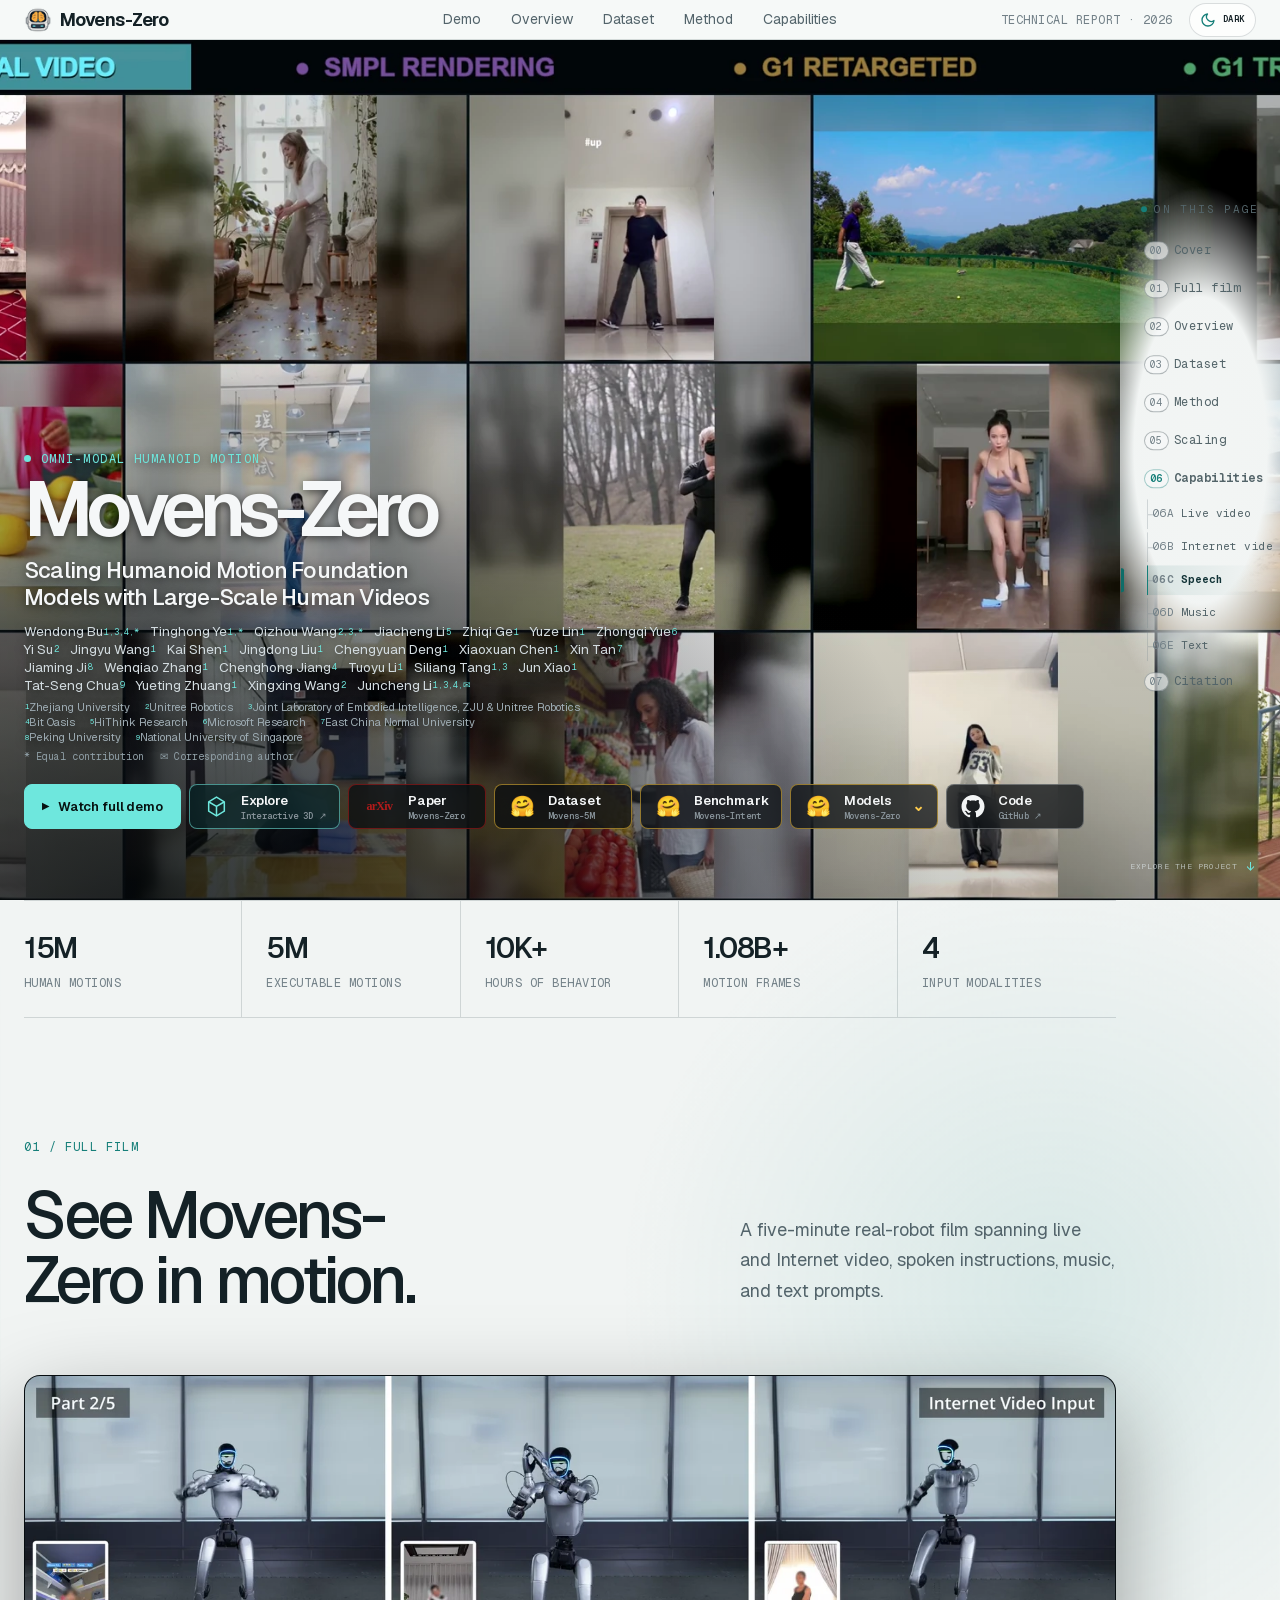
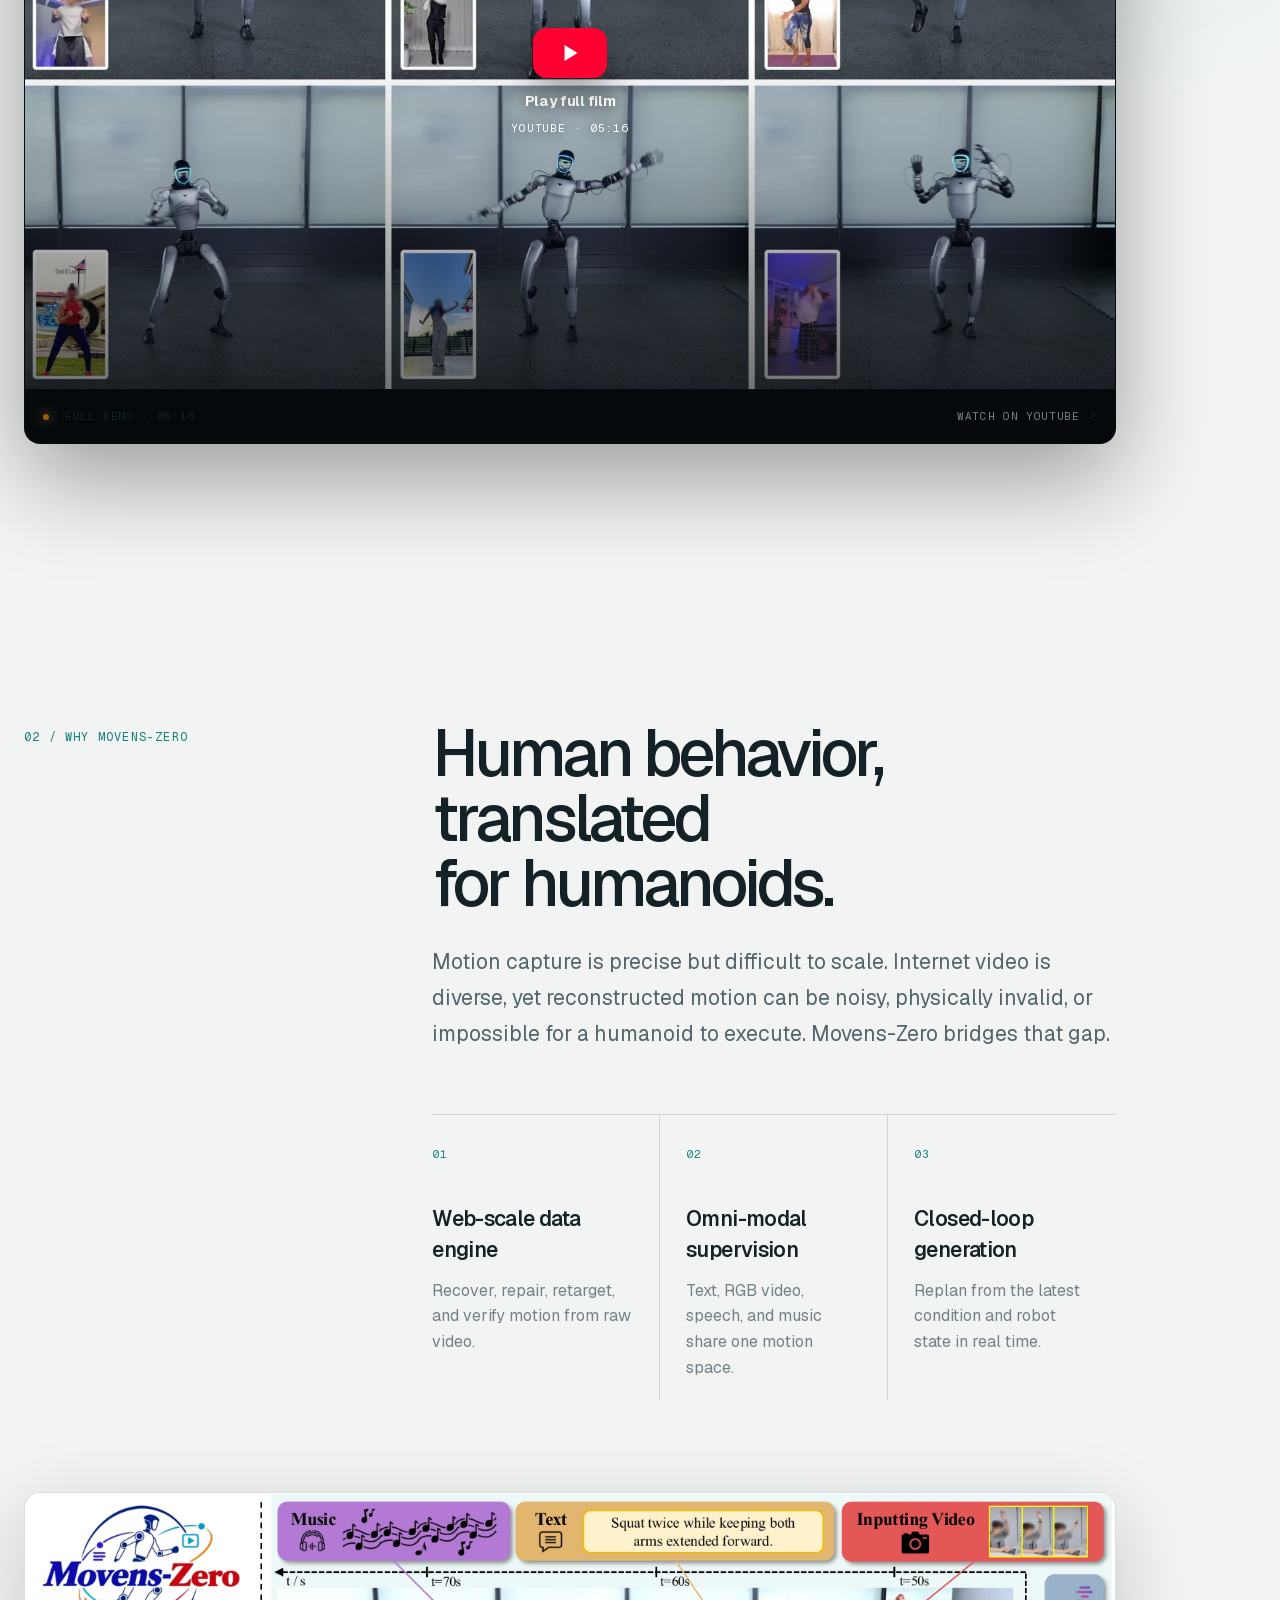
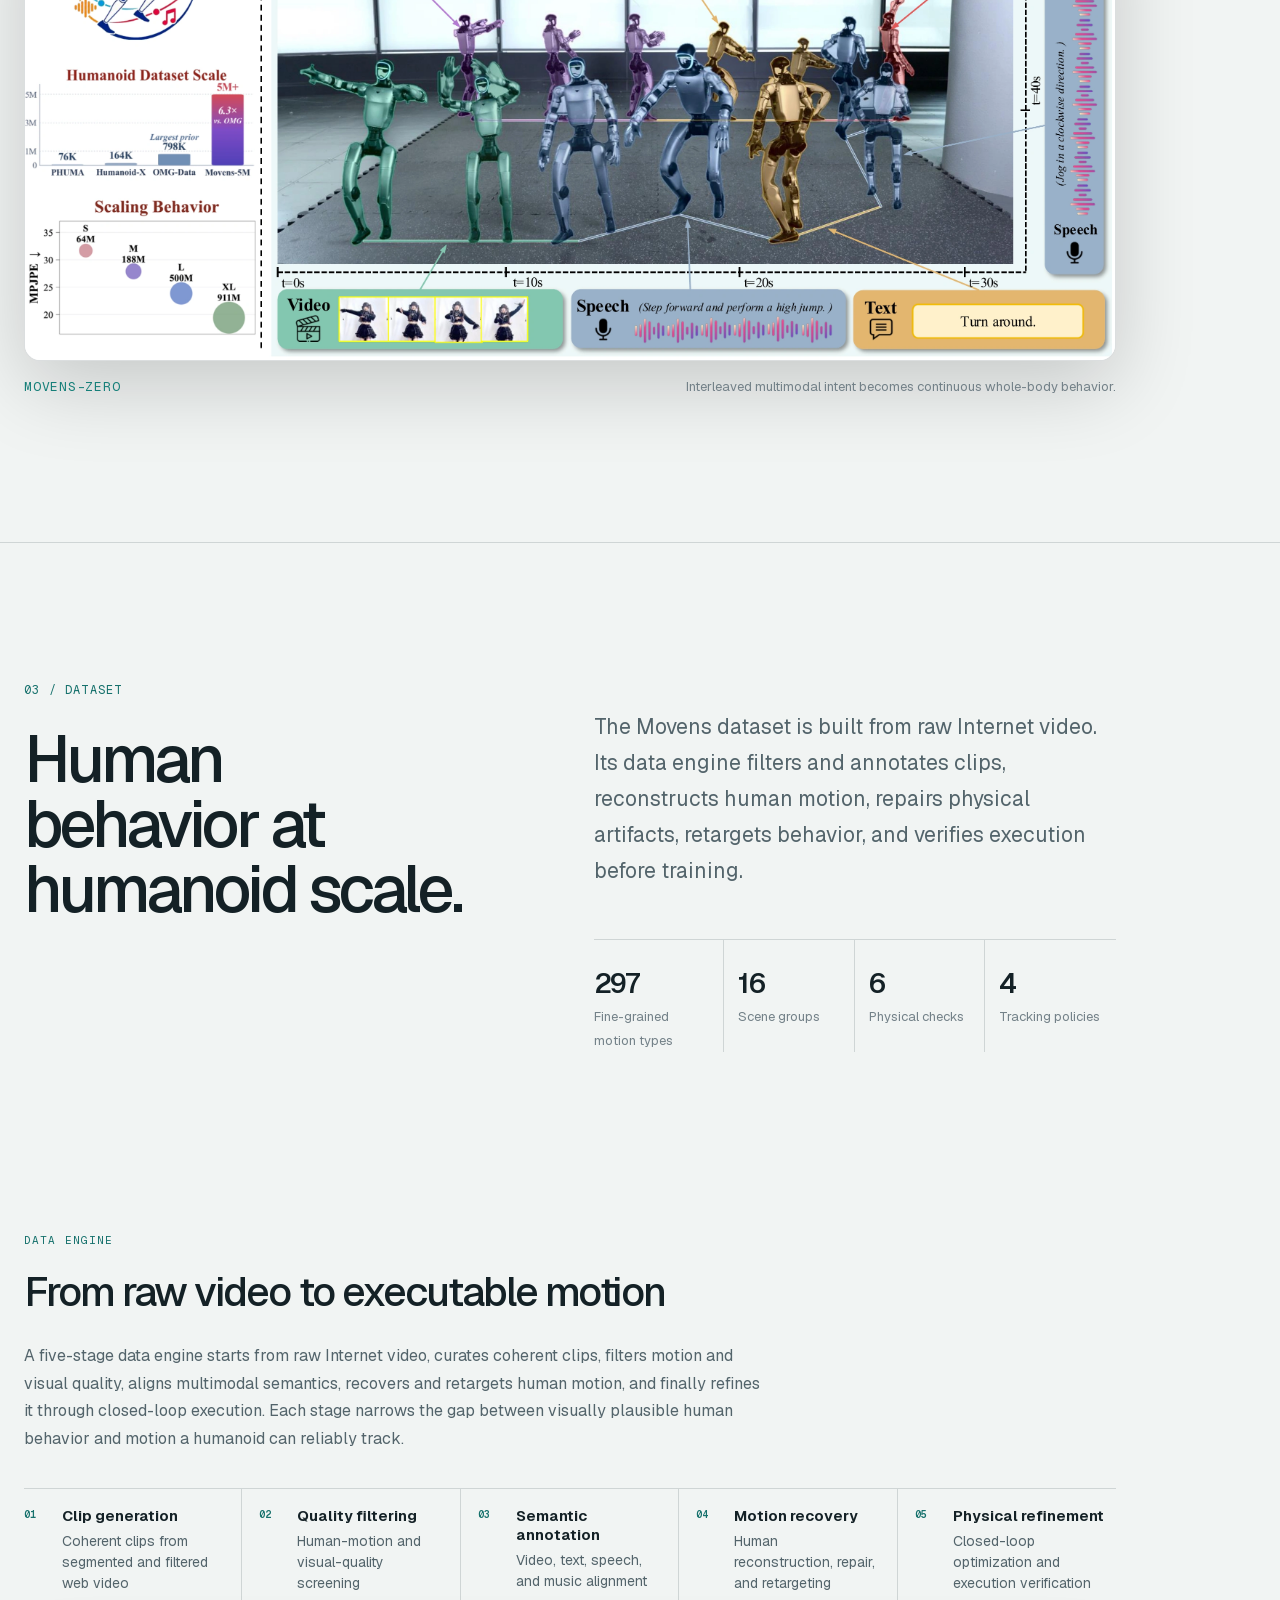
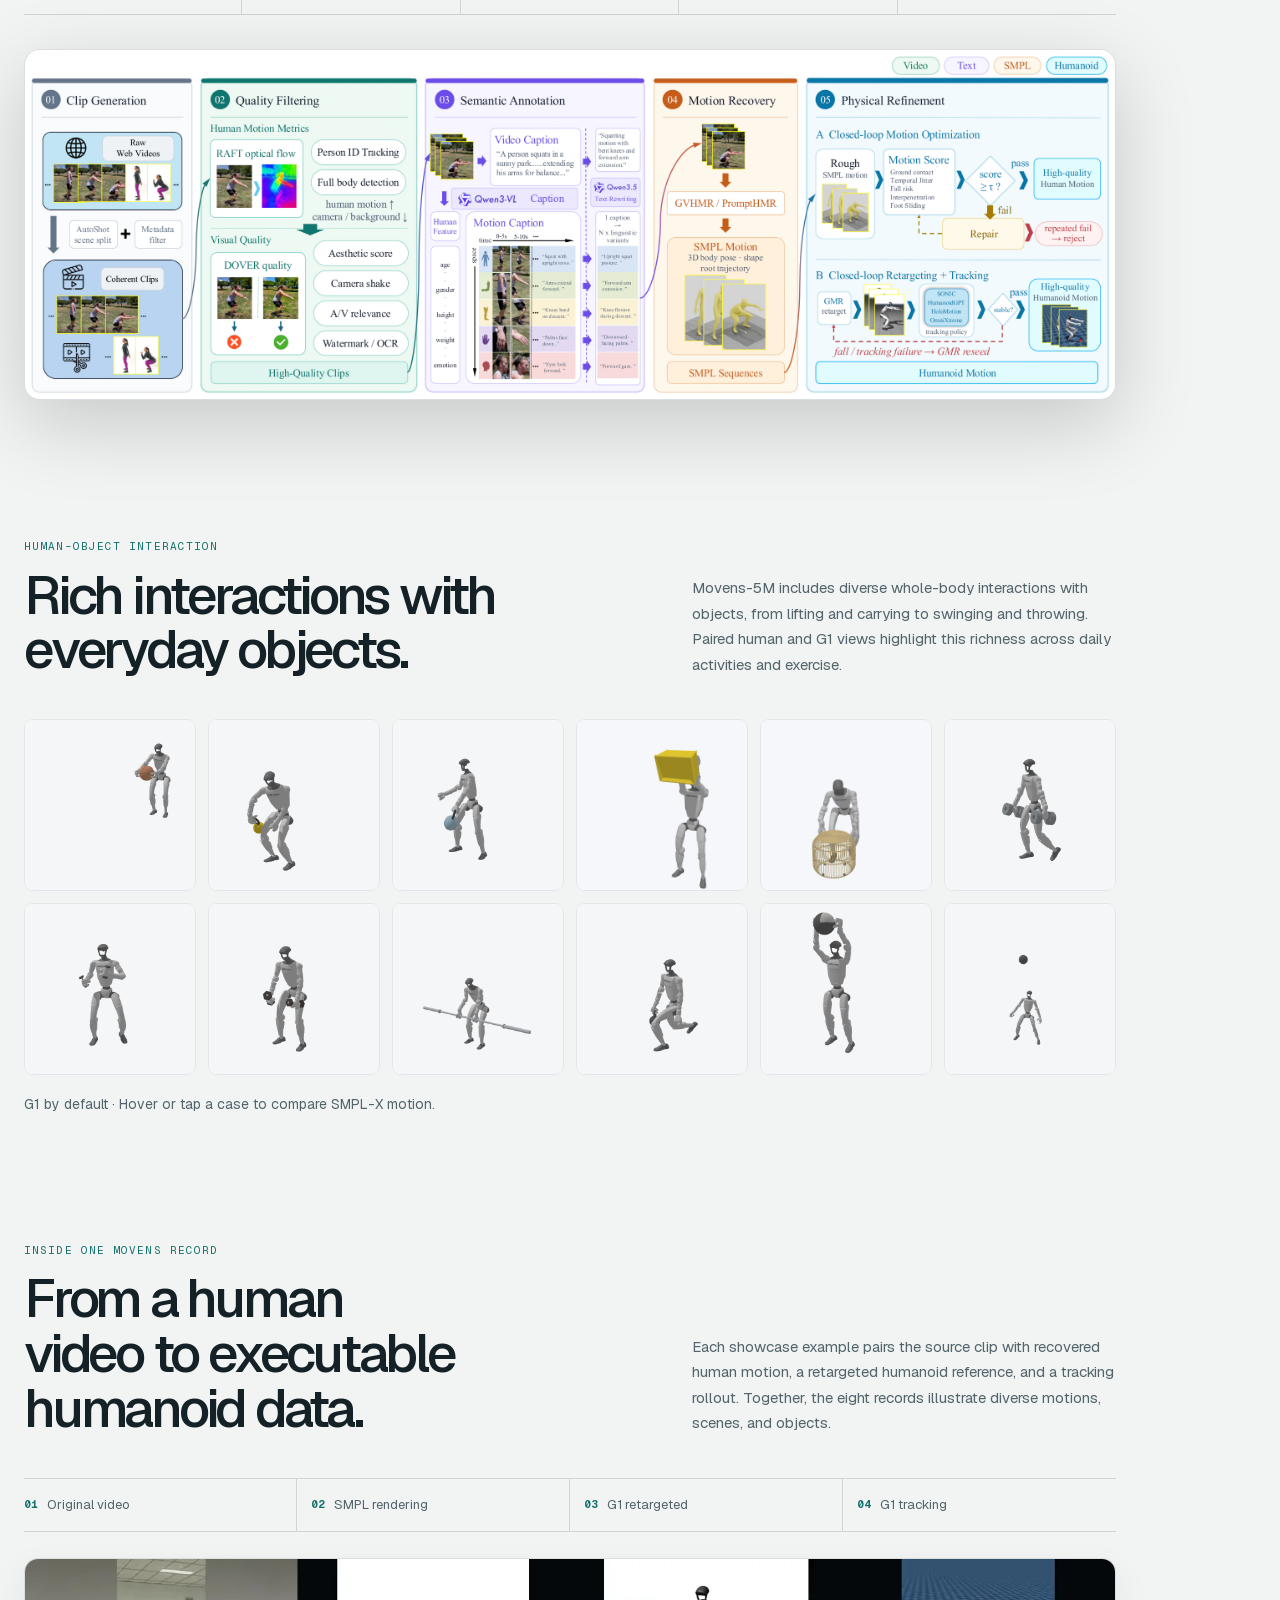
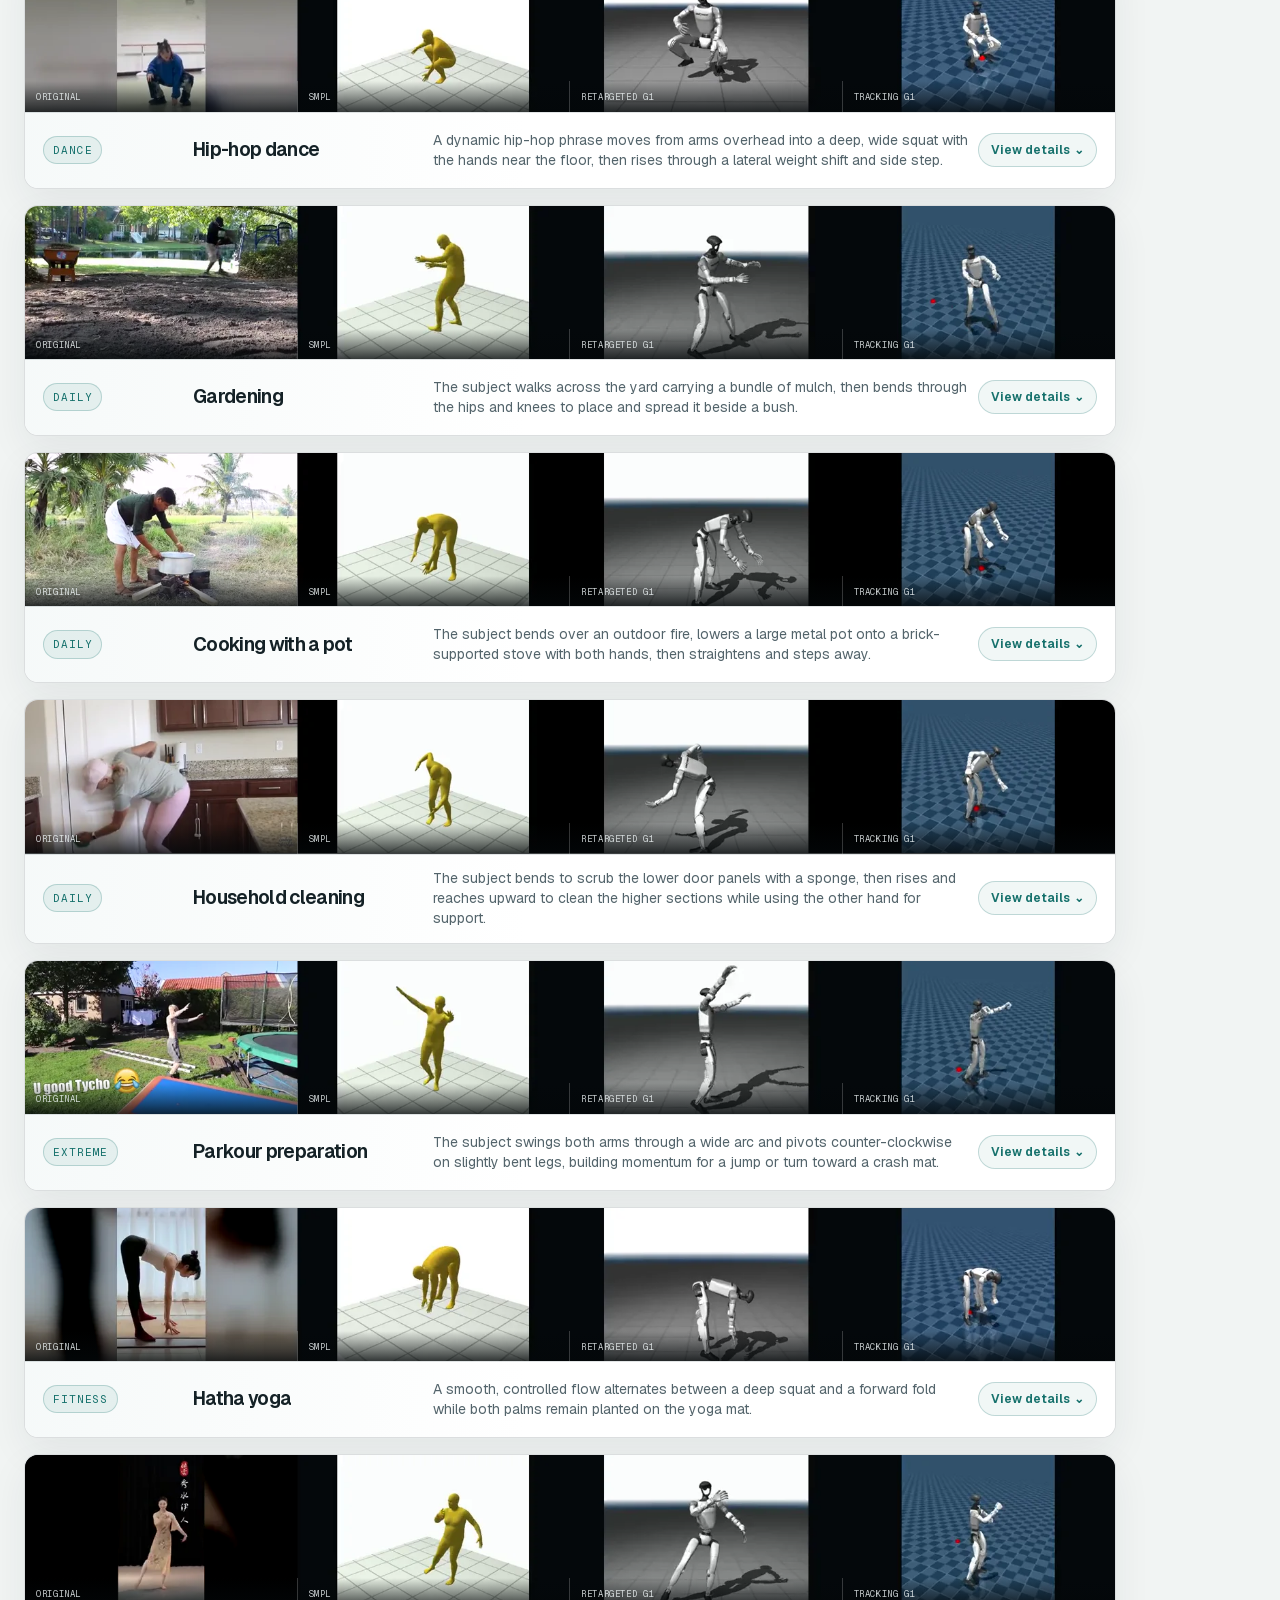
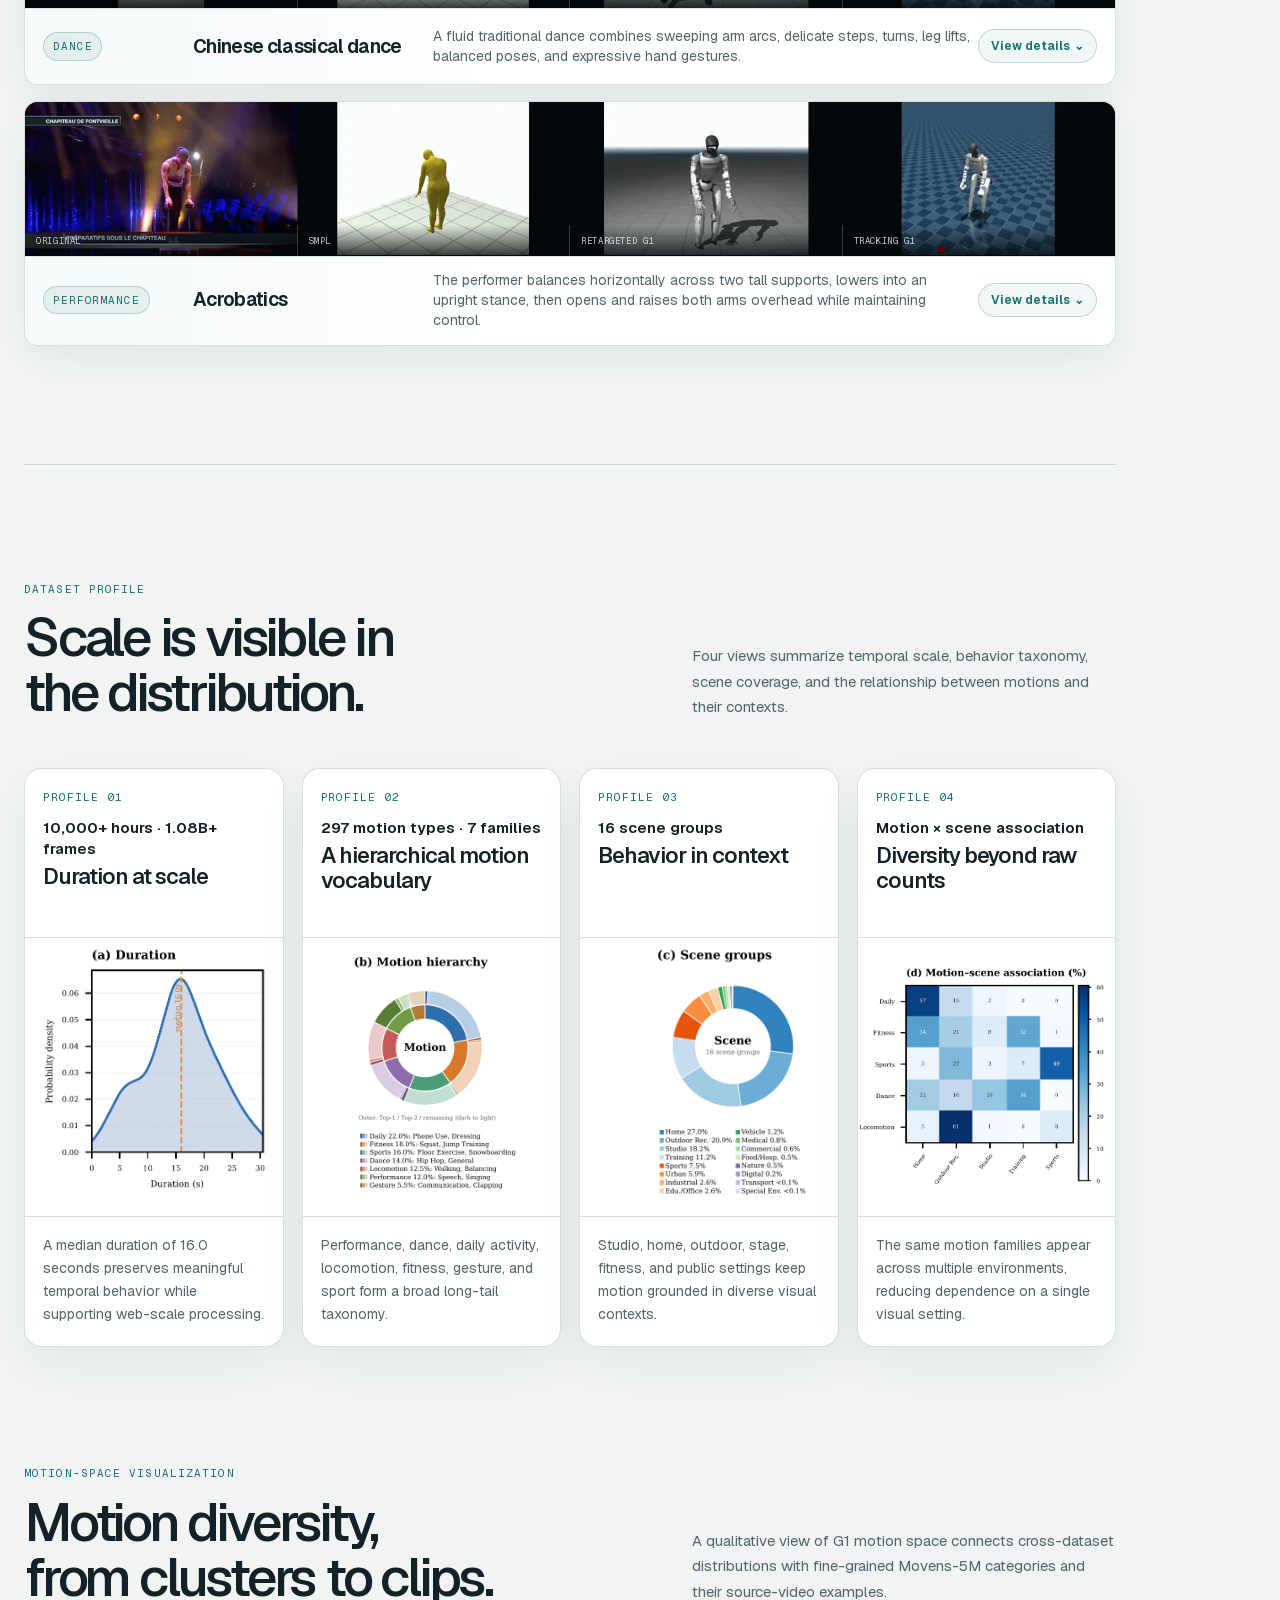
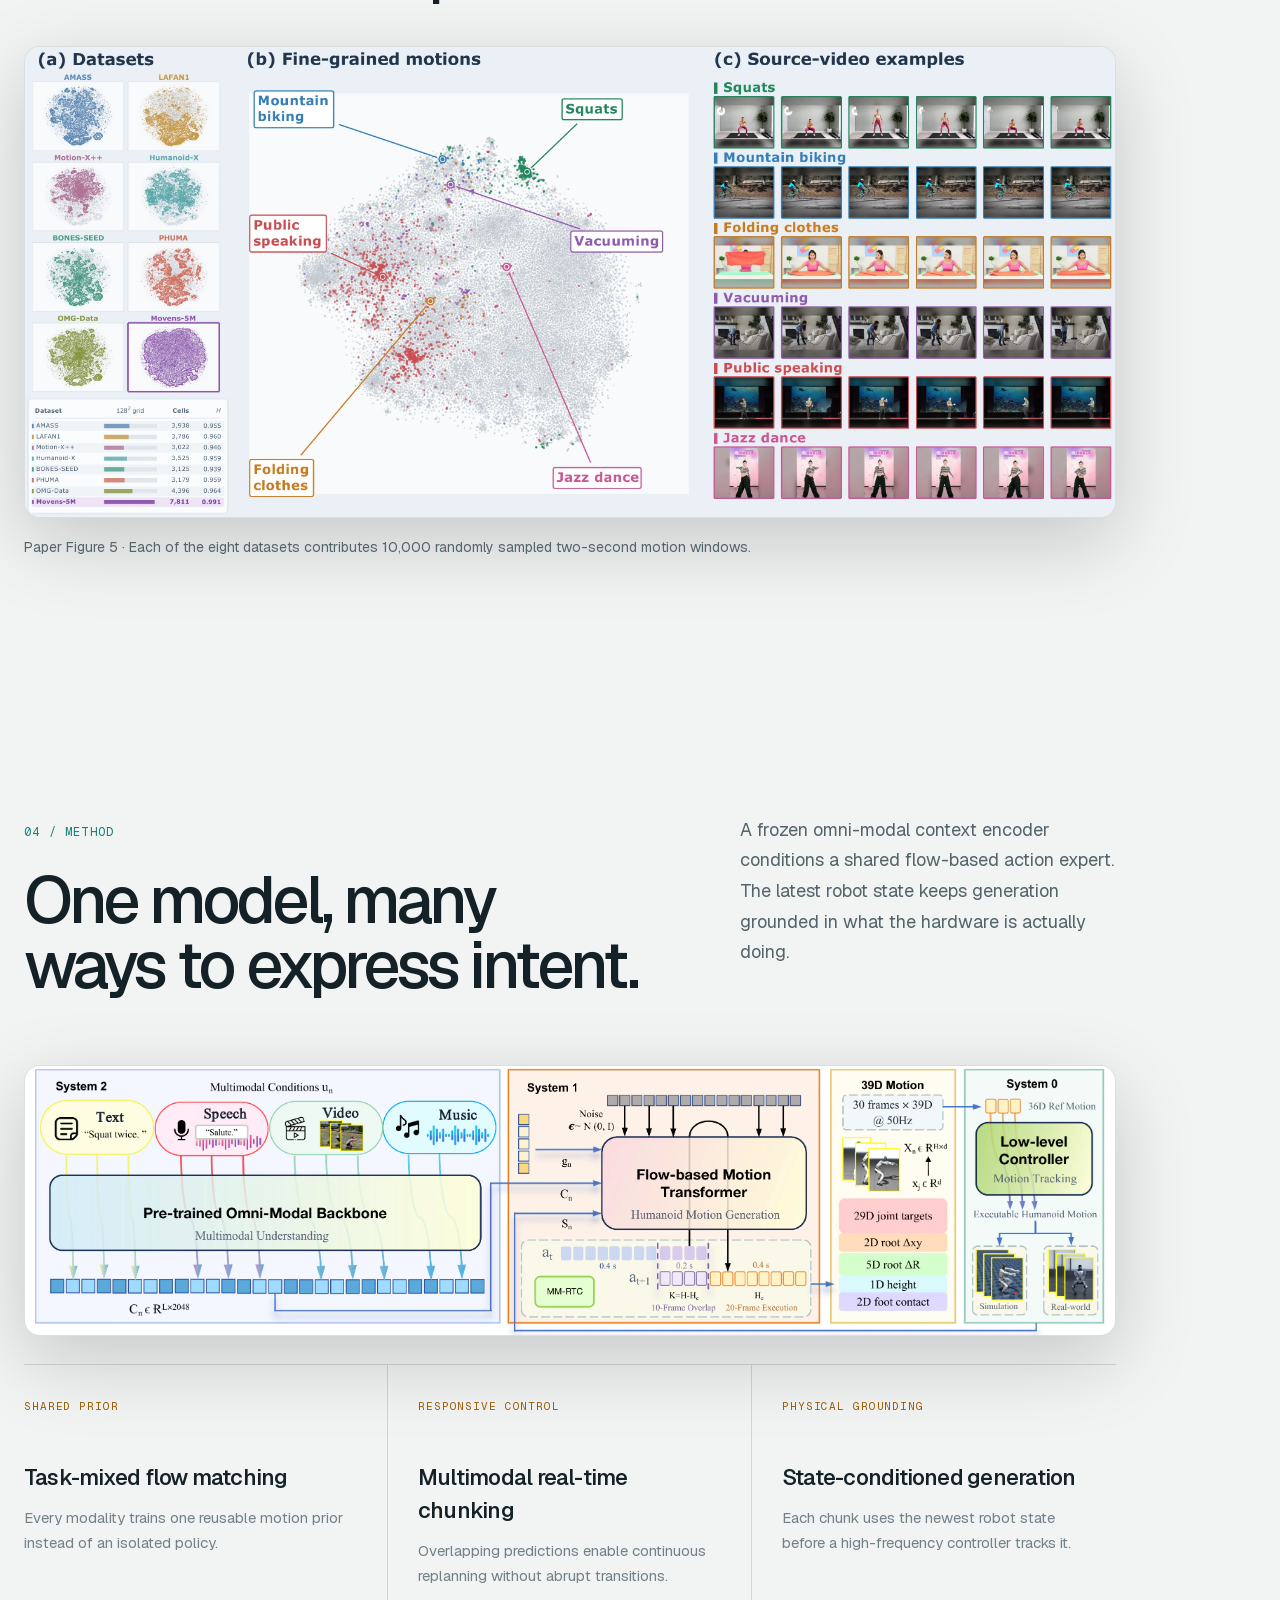
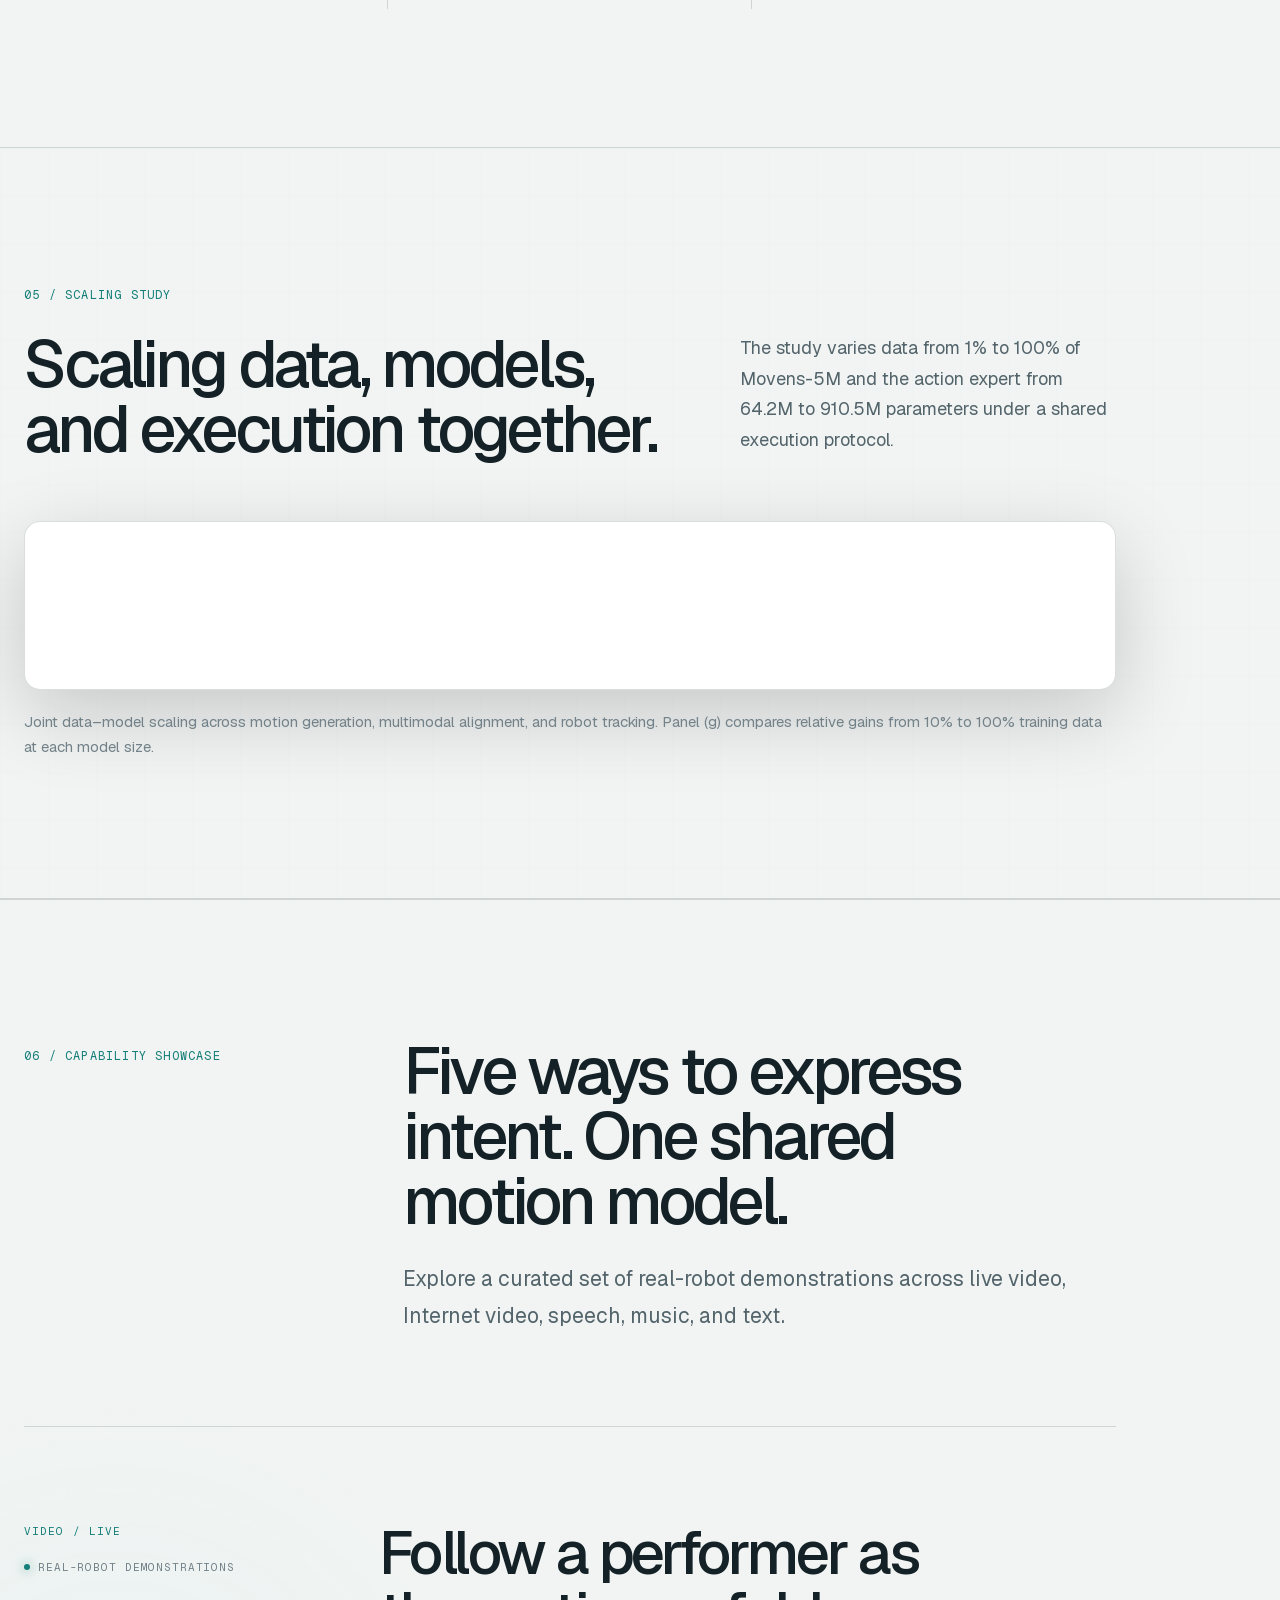
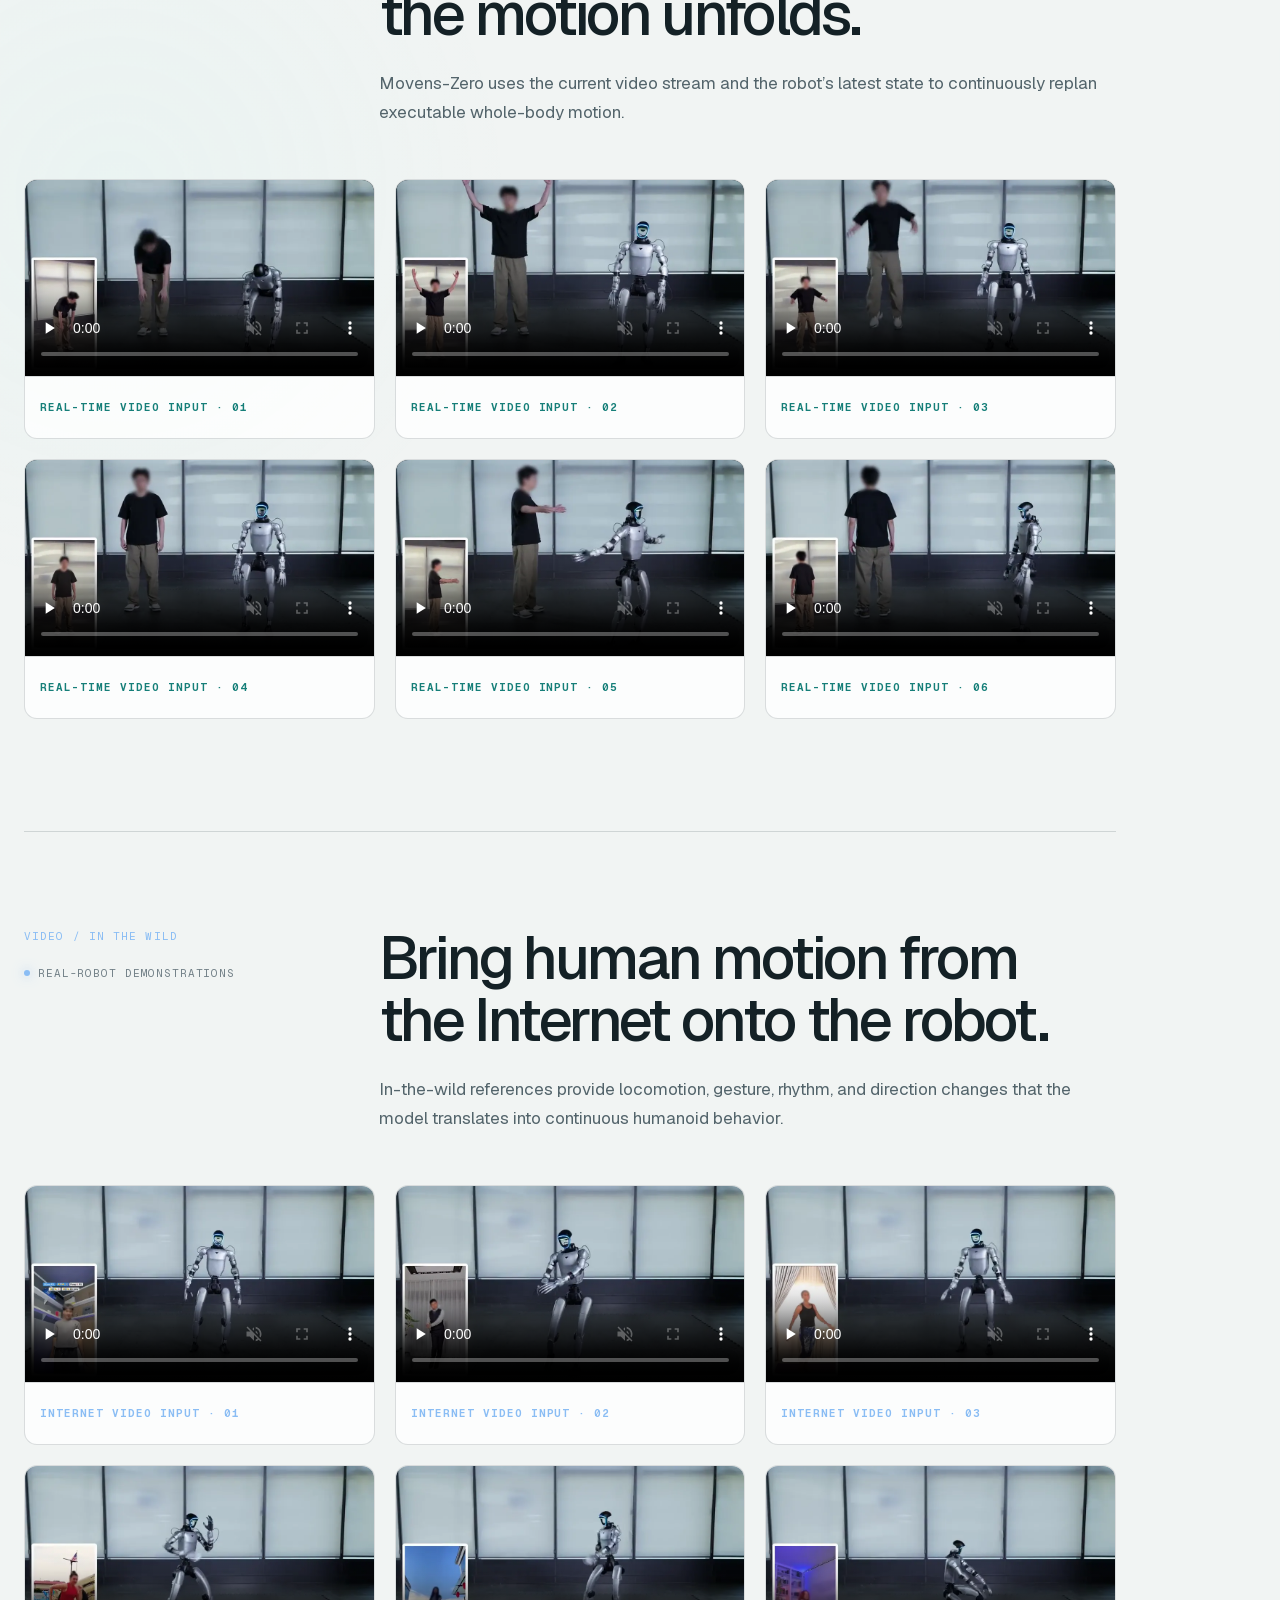
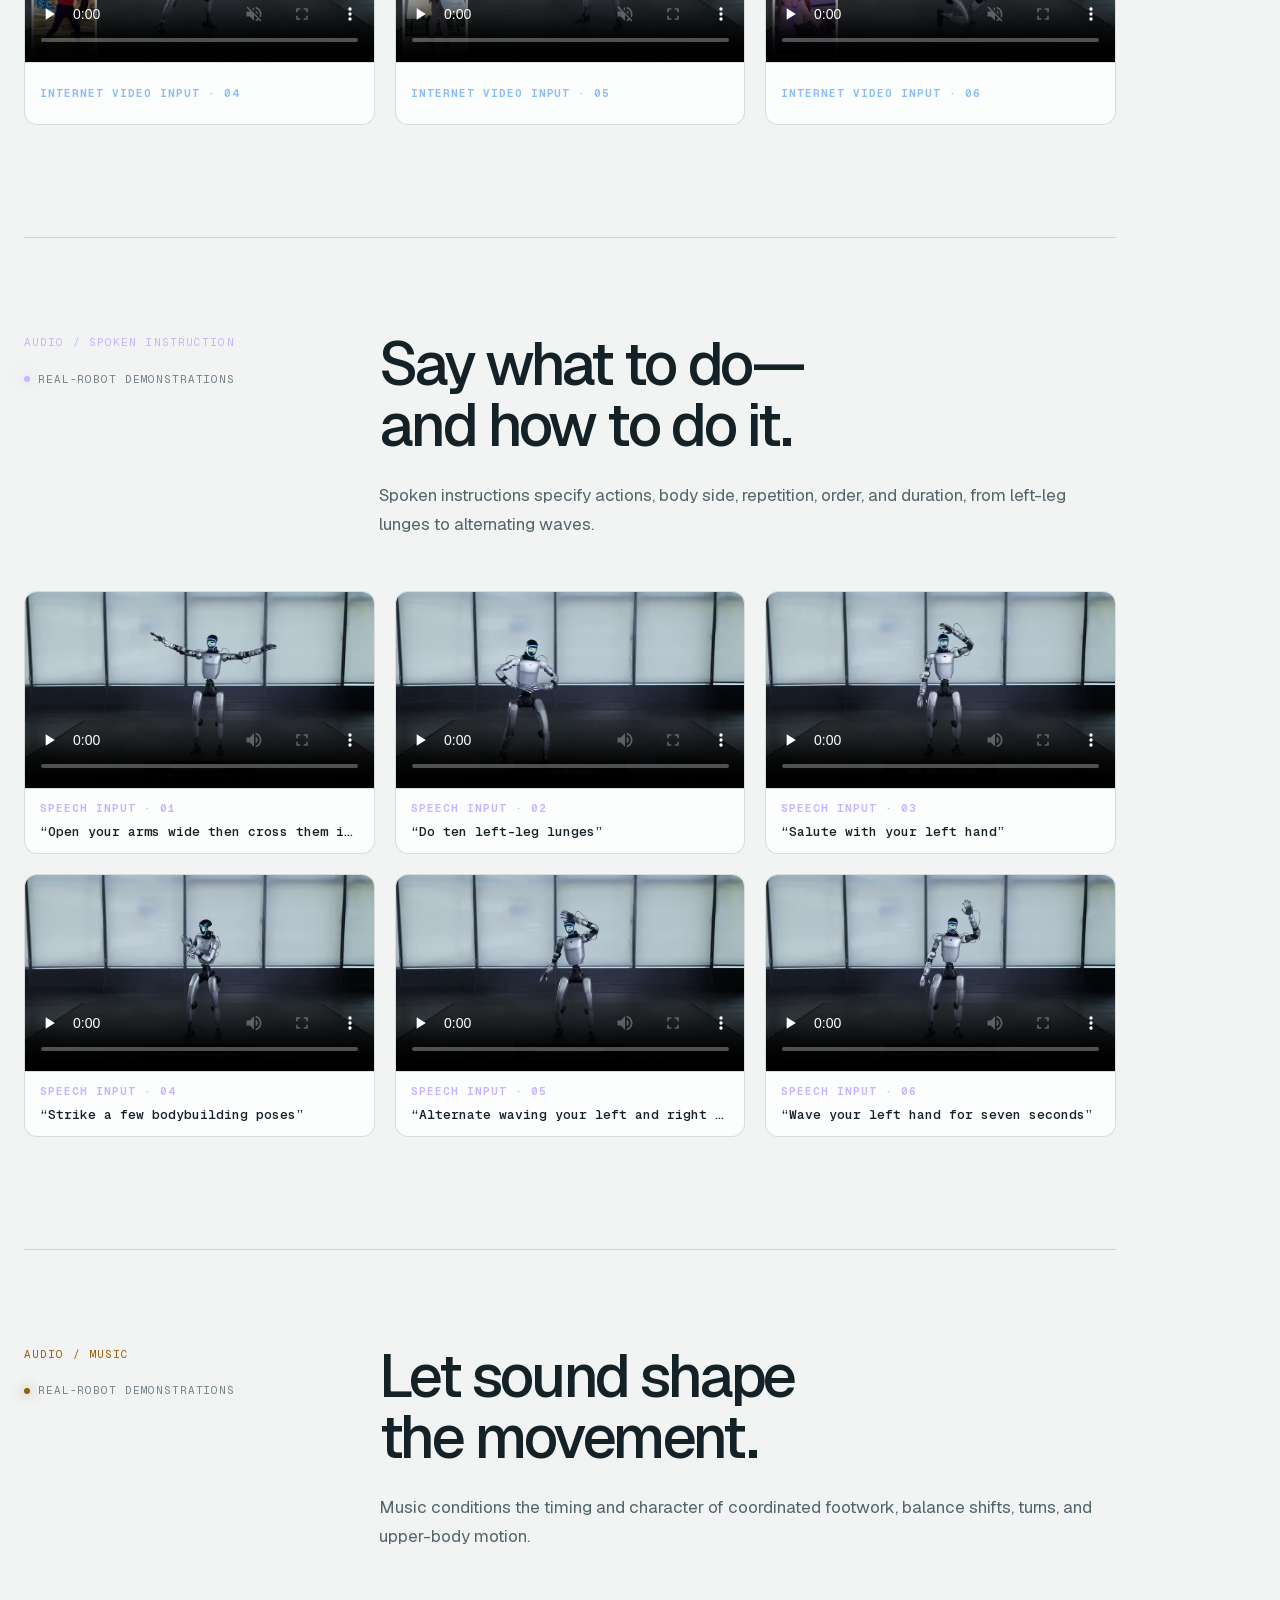
==== commit 89ddfa18: "Label the paper release as Movens-Zero" ====
--- a/index.html
+++ b/index.html
@@ -1,4 +1,4 @@
-<!DOCTYPE html><html lang="en"><head><meta charSet="utf-8"/><meta name="viewport" content="width=device-width, initial-scale=1"/><link rel="preload" as="image" href="/media/figures/model.webp?v=paper368720d"/><link rel="stylesheet" href="/_next/static/css/index.DE2qaCys.css" data-rsc-css-href="/_next/static/css/index.DE2qaCys.css" data-precedence="vite-rsc/importer-resources"/><link rel="modulepreload" fetchPriority="low" href="/_next/static/chunks/index-C9A3aMu2.js"/><script src="/_next/static/chunks/rolldown-runtime-C60lm6uB.js" type="module" async=""></script><script src="/_next/static/chunks/framework-BaE7mD_r.js" type="module" async=""></script><script src="/_next/static/chunks/app-elements-Drg5O4vw.js" type="module" async=""></script><script src="/_next/static/chunks/hash-D0ldriCF.js" type="module" async=""></script><script src="/_next/static/chunks/record-BdkTR7AP.js" type="module" async=""></script><script src="/_next/static/chunks/app-rsc-cache-busting-BlXsM1jP.js" type="module" async=""></script><script src="/_next/static/chunks/app-rsc-render-mode-IDJu5NEE.js" type="module" async=""></script><script src="/_next/static/chunks/headers-CeAbe3am.js" type="module" async=""></script><script src="/_next/static/chunks/protocol-headers-URL33uU5.js" type="module" async=""></script><script src="/_next/static/chunks/deployment-id-DFhHa9wO.js" type="module" async=""></script><script src="/_next/static/chunks/navigation-errors-wvgRKjB-.js" type="module" async=""></script><link rel="modulepreload" href="/_next/static/chunks/layout-segment-context-dZvkvx8X.js" crossorigin=""/><link rel="modulepreload" href="/_next/static/chunks/HomeClient-C6m3nCJn.js" crossorigin=""/><title>Movens-Zero — Scaling Humanoid Motion Foundation Models</title><meta name="description" content="Movens-Zero scales humanoid motion learning with multimodal, execution-verified human behaviors."/><meta name="author" content="Wendong Bu"/><meta name="author" content="Tinghong Ye"/><meta name="author" content="Qizhou Wang"/><meta name="author" content="Jiacheng Li"/><meta name="author" content="Zhiqi Ge"/><meta name="author" content="Yuze Lin"/><meta name="author" content="Zhongqi Yue"/><meta name="author" content="Yi Su"/><meta name="author" content="Jingyu Wang"/><meta name="author" content="Kai Shen"/><meta name="author" content="Jingdong Liu"/><meta name="author" content="Chengyuan Deng"/><meta name="author" content="Xiaoxuan Chen"/><meta name="author" content="Xin Tan"/><meta name="author" content="Jiaming Ji"/><meta name="author" content="Wenqiao Zhang"/><meta name="author" content="Chenghong Jiang"/><meta name="author" content="Tuoyu Li"/><meta name="author" content="Siliang Tang"/><meta name="author" content="Jun Xiao"/><meta name="author" content="Tat-Seng Chua"/><meta name="author" content="Yueting Zhuang"/><meta name="author" content="Xingxing Wang"/><meta name="author" content="Juncheng Li"/><meta property="og:title" content="Movens-Zero — Scaling Humanoid Motion Foundation Models"/><meta property="og:description" content="Movens-Zero scales humanoid motion learning with multimodal, execution-verified human behaviors."/><meta property="og:url" content="https://movens-zero.github.io"/><meta property="og:site_name" content="Movens-Zero"/><meta property="og:type" content="website"/><meta property="og:image" content="https://movens-zero.github.io/media/posters/dataset-teaser.webp"/><meta property="og:image:width" content="2000"/><meta property="og:image:height" content="1000"/><meta property="og:image:alt" content="Movens-Zero — Scaling Humanoid Motion Foundation Models"/><meta name="twitter:card" content="summary_large_image"/><meta name="twitter:title" content="Movens-Zero — Scaling Humanoid Motion Foundation Models"/><meta name="twitter:description" content="Movens-Zero scales humanoid motion learning with multimodal, execution-verified human behaviors."/><meta name="twitter:image" content="https://movens-zero.github.io/media/posters/dataset-teaser.webp"/><link rel="shortcut icon" href="/favicon-32.png?v=7"/><link rel="icon" href="/favicon-16.png?v=7" sizes="16x16" type="image/png"/><link rel="icon" href="/favicon-32.png?v=7" sizes="32x32" type="image/png"/><link rel="icon" href="/favicon.png?v=7" sizes="512x512" type="image/png"/><link rel="apple-touch-icon" href="/apple-touch-icon.png?v=7" sizes="180x180" type="image/png"/><meta name="color-scheme" content="dark light"/><script>Object.assign(((self[Symbol.for("vinext.navigationRuntime")]??={bootstrap:{routeManifest:null},functions:{}}).bootstrap.rsc??={rsc:[]}),{params:{},nav:{"pathname":"/","searchParams":[]}})</script><link rel="modulepreload" href="/_next/static/chunks/index-C9A3aMu2.js" />
+<!DOCTYPE html><html lang="en"><head><meta charSet="utf-8"/><meta name="viewport" content="width=device-width, initial-scale=1"/><link rel="preload" as="image" href="/media/figures/model.webp?v=paper368720d"/><link rel="stylesheet" href="/_next/static/css/index.DE2qaCys.css" data-rsc-css-href="/_next/static/css/index.DE2qaCys.css" data-precedence="vite-rsc/importer-resources"/><link rel="modulepreload" fetchPriority="low" href="/_next/static/chunks/index-BahHdN0z.js"/><script src="/_next/static/chunks/rolldown-runtime-C60lm6uB.js" type="module" async=""></script><script src="/_next/static/chunks/framework-BaE7mD_r.js" type="module" async=""></script><script src="/_next/static/chunks/app-elements-Drg5O4vw.js" type="module" async=""></script><script src="/_next/static/chunks/hash-D0ldriCF.js" type="module" async=""></script><script src="/_next/static/chunks/record-BdkTR7AP.js" type="module" async=""></script><script src="/_next/static/chunks/app-rsc-cache-busting-xK8hFYKL.js" type="module" async=""></script><script src="/_next/static/chunks/app-rsc-render-mode-IDJu5NEE.js" type="module" async=""></script><script src="/_next/static/chunks/headers-CeAbe3am.js" type="module" async=""></script><script src="/_next/static/chunks/protocol-headers-URL33uU5.js" type="module" async=""></script><script src="/_next/static/chunks/deployment-id-DFhHa9wO.js" type="module" async=""></script><script src="/_next/static/chunks/navigation-errors-wvgRKjB-.js" type="module" async=""></script><link rel="modulepreload" href="/_next/static/chunks/layout-segment-context-QRhLAvdY.js" crossorigin=""/><link rel="modulepreload" href="/_next/static/chunks/HomeClient-DOET9wWn.js" crossorigin=""/><title>Movens-Zero — Scaling Humanoid Motion Foundation Models</title><meta name="description" content="Movens-Zero scales humanoid motion learning with multimodal, execution-verified human behaviors."/><meta name="author" content="Wendong Bu"/><meta name="author" content="Tinghong Ye"/><meta name="author" content="Qizhou Wang"/><meta name="author" content="Jiacheng Li"/><meta name="author" content="Zhiqi Ge"/><meta name="author" content="Yuze Lin"/><meta name="author" content="Zhongqi Yue"/><meta name="author" content="Yi Su"/><meta name="author" content="Jingyu Wang"/><meta name="author" content="Kai Shen"/><meta name="author" content="Jingdong Liu"/><meta name="author" content="Chengyuan Deng"/><meta name="author" content="Xiaoxuan Chen"/><meta name="author" content="Xin Tan"/><meta name="author" content="Jiaming Ji"/><meta name="author" content="Wenqiao Zhang"/><meta name="author" content="Chenghong Jiang"/><meta name="author" content="Tuoyu Li"/><meta name="author" content="Siliang Tang"/><meta name="author" content="Jun Xiao"/><meta name="author" content="Tat-Seng Chua"/><meta name="author" content="Yueting Zhuang"/><meta name="author" content="Xingxing Wang"/><meta name="author" content="Juncheng Li"/><meta property="og:title" content="Movens-Zero — Scaling Humanoid Motion Foundation Models"/><meta property="og:description" content="Movens-Zero scales humanoid motion learning with multimodal, execution-verified human behaviors."/><meta property="og:url" content="https://movens-zero.github.io"/><meta property="og:site_name" content="Movens-Zero"/><meta property="og:type" content="website"/><meta property="og:image" content="https://movens-zero.github.io/media/posters/dataset-teaser.webp"/><meta property="og:image:width" content="2000"/><meta property="og:image:height" content="1000"/><meta property="og:image:alt" content="Movens-Zero — Scaling Humanoid Motion Foundation Models"/><meta name="twitter:card" content="summary_large_image"/><meta name="twitter:title" content="Movens-Zero — Scaling Humanoid Motion Foundation Models"/><meta name="twitter:description" content="Movens-Zero scales humanoid motion learning with multimodal, execution-verified human behaviors."/><meta name="twitter:image" content="https://movens-zero.github.io/media/posters/dataset-teaser.webp"/><link rel="shortcut icon" href="/favicon-32.png?v=7"/><link rel="icon" href="/favicon-16.png?v=7" sizes="16x16" type="image/png"/><link rel="icon" href="/favicon-32.png?v=7" sizes="32x32" type="image/png"/><link rel="icon" href="/favicon.png?v=7" sizes="512x512" type="image/png"/><link rel="apple-touch-icon" href="/apple-touch-icon.png?v=7" sizes="180x180" type="image/png"/><meta name="color-scheme" content="dark light"/><script>Object.assign(((self[Symbol.for("vinext.navigationRuntime")]??={bootstrap:{routeManifest:null},functions:{}}).bootstrap.rsc??={rsc:[]}),{params:{},nav:{"pathname":"/","searchParams":[]}})</script><link rel="modulepreload" href="/_next/static/chunks/index-BahHdN0z.js" />
 <link rel="preload" href="/_next/static/_vinext_fonts/geist-8ac0455e797f/geist-98bbbccb.woff2" as="font" type="font/woff2" crossorigin />
 <link rel="preload" href="/_next/static/_vinext_fonts/geist-mono-00e989178794/geist-mono-013b2f2f.woff2" as="font" type="font/woff2" crossorigin />
 <style data-vinext-fonts>/* cyrillic-ext */
@@ -128,7 +128,7 @@
 
 .__variable_geist_mono_1001rt9 { --font-geist-mono: 'Geist Mono', 'Geist Mono Fallback'; }
 </style>
-</head><body class="__variable_geist_19ysh9d __variable_geist_mono_1001rt9"><main class="site-shell" data-theme="dark"><nav class="site-nav" aria-label="Primary navigation"><a class="wordmark" href="#top" aria-label="Movens-Zero home"><span class="wordmark-mark" aria-hidden="true"></span><span>Movens-Zero</span></a><div class="nav-links"><a href="#demo">Demo</a><a href="#overview">Overview</a><a href="#dataset">Dataset</a><a href="#method">Method</a><a href="#behaviors">Capabilities</a></div><div class="nav-actions"><span class="nav-status">Technical Report · 2026</span><button type="button" class="theme-toggle" aria-label="Switch to light theme" aria-pressed="false"><span class="theme-toggle-icon" aria-hidden="true"><svg viewBox="0 0 24 24" fill="none" stroke="currentColor" stroke-width="2" stroke-linecap="round" stroke-linejoin="round" focusable="false"><circle cx="12" cy="12" r="4"></circle><path d="M12 2v2M12 20v2M4.93 4.93l1.42 1.42M17.66 17.66l1.41 1.41M2 12h2M20 12h2M6.34 17.66l-1.41 1.41M19.07 4.93l-1.41 1.42"></path></svg></span><b>Light</b></button></div></nav><nav class="floating-toc is-hero-hidden" aria-label="On this page" data-tone="dark"><span class="floating-toc-title">On this page</span><a href="#top" data-depth="root" class="is-active" aria-current="location" aria-label="00 Cover"><span class="floating-toc-index">00</span><span class="floating-toc-label">Cover</span></a><a href="#demo" data-depth="root" aria-label="01 Full film"><span class="floating-toc-index">01</span><span class="floating-toc-label">Full film</span></a><a href="#overview" data-depth="root" aria-label="02 Overview"><span class="floating-toc-index">02</span><span class="floating-toc-label">Overview</span></a><a href="#dataset" data-depth="root" aria-label="03 Dataset"><span class="floating-toc-index">03</span><span class="floating-toc-label">Dataset</span></a><a href="#method" data-depth="root" aria-label="04 Method"><span class="floating-toc-index">04</span><span class="floating-toc-label">Method</span></a><a href="#scaling" data-depth="root" aria-label="05 Scaling"><span class="floating-toc-index">05</span><span class="floating-toc-label">Scaling</span></a><a href="#behaviors" data-depth="root" aria-label="06 Capabilities"><span class="floating-toc-index">06</span><span class="floating-toc-label">Capabilities</span></a><a href="#behavior-realtime" data-depth="child" aria-label="06A Live video"><span class="floating-toc-index">06A</span><span class="floating-toc-label">Live video</span></a><a href="#behavior-internet" data-depth="child" aria-label="06B Internet video"><span class="floating-toc-index">06B</span><span class="floating-toc-label">Internet video</span></a><a href="#behavior-speech" data-depth="child" aria-label="06C Speech"><span class="floating-toc-index">06C</span><span class="floating-toc-label">Speech</span></a><a href="#behavior-music" data-depth="child" aria-label="06D Music"><span class="floating-toc-index">06D</span><span class="floating-toc-label">Music</span></a><a href="#behavior-text" data-depth="child" aria-label="06E Text"><span class="floating-toc-index">06E</span><span class="floating-toc-label">Text</span></a><a href="#citation" data-depth="root" aria-label="07 Citation"><span class="floating-toc-index">07</span><span class="floating-toc-label">Citation</span></a></nav><section class="hero" id="top"><video class="hero-background" autoPlay="" muted="" loop="" playsInline="" preload="metadata" poster="/media/posters/dataset-teaser.webp?v=teaser2s3" aria-hidden="true" tabindex="-1"><source src="/media/video/dataset-teaser.mp4?v=teaser2s3" type="video/mp4"/></video><span class="hero-scrim" aria-hidden="true"></span><div class="hero-inner"><div class="hero-copy"><p class="eyebrow"><span class="status-dot" aria-hidden="true"></span>Omni-modal humanoid motion</p><h1 class="hero-title"><span class="hero-name">Movens-Zero</span><span class="hero-paper-title">Scaling Humanoid Motion Foundation Models with Large-Scale Human Videos</span></h1><div class="publication-credits"><div class="author-line" aria-label="Paper authors"><p class="publication-author-row"><span class="author-name">Wendong Bu<sup>1,3,4<!-- -->,*</sup></span><span class="author-name">Tinghong Ye<sup>1<!-- -->,*</sup></span><span class="author-name">Qizhou Wang<sup>2,3<!-- -->,*</sup></span><span class="author-name">Jiacheng Li<sup>5</sup></span><span class="author-name">Zhiqi Ge<sup>1</sup></span><span class="author-name">Yuze Lin<sup>1</sup></span><span class="author-name">Zhongqi Yue<sup>6</sup></span></p><p class="publication-author-row"><span class="author-name">Yi Su<sup>2</sup></span><span class="author-name">Jingyu Wang<sup>1</sup></span><span class="author-name">Kai Shen<sup>1</sup></span><span class="author-name">Jingdong Liu<sup>1</sup></span><span class="author-name">Chengyuan Deng<sup>1</sup></span><span class="author-name">Xiaoxuan Chen<sup>1</sup></span><span class="author-name">Xin Tan<sup>7</sup></span></p><p class="publication-author-row"><span class="author-name">Jiaming Ji<sup>8</sup></span><span class="author-name">Wenqiao Zhang<sup>1</sup></span><span class="author-name">Chenghong Jiang<sup>4</sup></span><span class="author-name">Tuoyu Li<sup>1</sup></span><span class="author-name">Siliang Tang<sup>1,3</sup></span><span class="author-name">Jun Xiao<sup>1</sup></span></p><p class="publication-author-row"><span class="author-name">Tat-Seng Chua<sup>9</sup></span><span class="author-name">Yueting Zhuang<sup>1</sup></span><span class="author-name">Xingxing Wang<sup>2</sup></span><span class="author-name">Juncheng Li<sup>1,3,4<!-- -->,✉</sup></span></p></div><div class="affiliation-line" aria-label="Paper affiliations"><p class="publication-institution-row"><span class="institution-name"><sup>1</sup>Zhejiang University</span><span class="institution-name"><sup>2</sup>Unitree Robotics</span><span class="institution-name"><sup>3</sup>Joint Laboratory of Embodied Intelligence, ZJU &amp; Unitree Robotics</span></p><p class="publication-institution-row"><span class="institution-name"><sup>4</sup>Bit Oasis</span><span class="institution-name"><sup>5</sup>HiThink Research</span><span class="institution-name"><sup>6</sup>Microsoft Research</span><span class="institution-name"><sup>7</sup>East China Normal University</span></p><p class="publication-institution-row"><span class="institution-name"><sup>8</sup>Peking University</span><span class="institution-name"><sup>9</sup>National University of Singapore</span></p></div><p class="publication-notes"><span>* Equal contribution</span><span>✉ Corresponding author</span></p></div><div class="hero-actions" aria-label="Project resources"><a class="button button-primary" href="#demo"><span class="play-icon" aria-hidden="true">▶</span>Watch full demo</a><a class="button button-resource button-explorer" href="/explorer" target="_blank" rel="noreferrer" aria-label="Open the interactive motion explorer in a new tab"><span class="resource-mark resource-mark-explorer" aria-hidden="true"><svg viewBox="0 0 24 24" role="presentation"><path d="M4.5 7.5 12 3l7.5 4.5v9L12 21l-7.5-4.5v-9Z"></path><path d="m4.8 7.7 7.2 4.2 7.2-4.2M12 12v8.5"></path></svg></span><span class="resource-copy">Explore <small class="resource-release-name">Interactive 3D ↗</small></span></a><a class="button button-resource button-arxiv" href="https://github.com/Movens-Zero/Movens-Zero-Paper/blob/main/Movens-Zero-261030.pdf" target="_blank" rel="noreferrer" aria-label="Read the Movens-Zero paper PDF (opens in a new tab)"><span class="resource-mark resource-mark-arxiv" aria-hidden="true">arXiv</span><span class="resource-copy">Paper <small class="resource-release-name">Coming Soon</small></span></a><a class="button button-resource button-huggingface" href="https://huggingface.co/datasets/wendell0218/OmniHM-5M" target="_blank" rel="noreferrer"><span class="resource-mark resource-mark-hf" aria-hidden="true">🤗</span><span class="resource-copy">Dataset <small class="resource-release-name">Movens-5M</small></span></a><a class="button button-resource button-huggingface" href="https://huggingface.co/datasets/wendell0218/OmniHM-Intent" target="_blank" rel="noreferrer" aria-label="Movens-Intent benchmark on Hugging Face (opens in a new tab)"><span class="resource-mark resource-mark-hf" aria-hidden="true">🤗</span><span class="resource-copy">Benchmark <small class="resource-release-name">Movens-Intent</small></span></a><div class="model-resource"><button type="button" class="button button-resource button-huggingface button-models" aria-expanded="false" aria-controls="model-scale-panel"><span class="resource-mark resource-mark-hf" aria-hidden="true">🤗</span><span class="resource-copy">Models <small class="resource-release-name">Movens-Zero</small></span><span class="model-trigger-chevron" aria-hidden="true">⌄</span></button><div class="model-scale-popover" id="model-scale-panel" hidden=""><div class="model-scale-list"><a class="model-scale-row" href="https://huggingface.co/wendell0218/Movens-Zero-S" target="_blank" rel="noreferrer" aria-label="Movens-Zero-S checkpoint on Hugging Face (opens in a new tab)"><b>S</b><span><strong>64.2M</strong><small>3<!-- --> layers · width <!-- -->768</small></span><i>Hugging Face <span aria-hidden="true">↗</span></i></a><a class="model-scale-row" href="https://huggingface.co/wendell0218/Movens-Zero-M" target="_blank" rel="noreferrer" aria-label="Movens-Zero-M checkpoint on Hugging Face (opens in a new tab)"><b>M</b><span><strong>187.9M</strong><small>4<!-- --> layers · width <!-- -->1,152</small></span><i>Hugging Face <span aria-hidden="true">↗</span></i></a><a class="model-scale-row" href="https://huggingface.co/wendell0218/Movens-Zero-L" target="_blank" rel="noreferrer" aria-label="Movens-Zero-L checkpoint on Hugging Face (opens in a new tab)"><b>L</b><span><strong>500.1M</strong><small>6<!-- --> layers · width <!-- -->1,536</small></span><i>Hugging Face <span aria-hidden="true">↗</span></i></a><a class="model-scale-row" href="https://huggingface.co/wendell0218/Movens-Zero-XL" target="_blank" rel="noreferrer" aria-label="Movens-Zero-XL checkpoint on Hugging Face (opens in a new tab)"><b>XL</b><span><strong>910.5M</strong><small>7<!-- --> layers · width <!-- -->1,920</small></span><i>Hugging Face <span aria-hidden="true">↗</span></i></a></div></div></div><a class="button button-resource button-github" href="https://github.com/wendell0218/Movens-Zero" target="_blank" rel="noreferrer" aria-label="Code on GitHub (opens in a new tab)"><span class="resource-mark resource-mark-github" aria-hidden="true"><svg viewBox="0 0 24 24" role="presentation"><path d="M10.226 17.284c-2.965-.36-5.054-2.493-5.054-5.256 0-1.123.404-2.336 1.078-3.144-.292-.741-.247-2.314.09-2.965.898-.112 2.111.36 2.83 1.01.853-.269 1.752-.404 2.853-.404 1.1 0 1.999.135 2.807.382.696-.629 1.932-1.1 2.83-.988.315.606.36 2.179.067 2.942.72.854 1.101 2 1.101 3.167 0 2.763-2.089 4.852-5.098 5.234.763.494 1.28 1.572 1.28 2.807v2.336c0 .674.561 1.056 1.235.786 4.066-1.55 7.255-5.615 7.255-10.646C23.5 6.188 18.334 1 11.978 1 5.62 1 .5 6.188.5 12.545c0 4.986 3.167 9.12 7.435 10.669.606.225 1.19-.18 1.19-.786V20.63a2.9 2.9 0 0 1-1.078.224c-1.483 0-2.359-.808-2.987-2.313-.247-.607-.517-.966-1.034-1.033-.27-.023-.359-.135-.359-.27 0-.27.45-.471.898-.471.652 0 1.213.404 1.797 1.235.45.651.921.943 1.483.943.561 0 .92-.202 1.437-.719.382-.381.674-.718.944-.943"></path></svg></span><span class="resource-copy">Code <small class="resource-release-name">GitHub ↗</small></span></a></div></div></div><a class="hero-scroll" href="#demo">Explore the project <span aria-hidden="true">↓</span></a></section><section class="metric-rail" aria-label="Movens dataset highlights"><article><strong>15M</strong><span>Human motions</span></article><article><strong>5M</strong><span>Executable motions</span></article><article><strong>10K+</strong><span>Hours of behavior</span></article><article><strong>1.08B+</strong><span>Motion frames</span></article><article><strong>4</strong><span>Input modalities</span></article></section><section class="section feature-demo-section" id="demo"><div class="section-heading"><div><p class="section-index">01 / Full film</p><h2>See Movens-Zero in motion.</h2></div><p>A five-minute real-robot film spanning live and Internet video, spoken instructions, music, and text prompts.</p></div><div class="feature-video-shell"><button type="button" class="youtube-poster" aria-label="Play the full Movens-Zero demo on YouTube"><img src="/media/posters/movens-zero-full-demo.webp" alt=""/><span class="youtube-poster-shade" aria-hidden="true"></span><span class="youtube-play" aria-hidden="true"><i></i><b>Play full film</b><small>YouTube · 05:16</small></span></button><div class="video-meta"><span><i aria-hidden="true"></i> Full demo · 05:16</span><a href="https://youtu.be/r8vKR77GkQo" target="_blank" rel="noreferrer">Watch on YouTube <span aria-hidden="true">↗</span></a></div></div></section><div class="overview-section" id="overview"><section class="section split-intro"><div><p class="section-index">02 / Why Movens-Zero</p></div><div><h2>Human behavior, translated for humanoids.</h2><p class="section-lede">Motion capture is precise but difficult to scale. Internet video is diverse, yet reconstructed motion can be noisy, physically invalid, or impossible for a humanoid to execute. Movens-Zero bridges that gap.</p><div class="contribution-grid"><article><span>01</span><h3>Web-scale data engine</h3><p>Recover, repair, retarget, and verify motion from raw video.</p></article><article><span>02</span><h3>Omni-modal supervision</h3><p>Text, RGB video, speech, and music share one motion space.</p></article><article><span>03</span><h3>Closed-loop generation</h3><p>Replan from the latest condition and robot state in real time.</p></article></div></div></section><figure class="overview-figure"><div class="figure-frame figure-frame-light"><img src="/media/figures/intro_v2.webp?v=paper7b9489e" alt="Movens-Zero overview showing multimodal inputs, continuous humanoid behavior, dataset scale, and model scaling"/></div><figcaption><span>Movens-Zero</span>Interleaved multimodal intent becomes continuous whole-body behavior.</figcaption></figure></div><section class="dataset-band" id="dataset"><div class="section dataset-intro"><div><p class="section-index">03 / Dataset</p><h2>Human behavior at humanoid scale.</h2></div><div><p class="section-lede">The Movens dataset is built from raw Internet video. Its data engine filters and annotates clips, reconstructs human motion, repairs physical artifacts, retargets behavior, and verifies execution before training.</p><div class="dataset-facts"><article><strong>297</strong><span>Fine-grained motion types</span></article><article><strong>16</strong><span>Scene groups</span></article><article><strong>6</strong><span>Physical checks</span></article><article><strong>4</strong><span>Tracking policies</span></article></div></div></div><div class="section pipeline-layout"><div class="pipeline-copy"><p class="micro-label">Data engine</p><h3>From raw video to executable motion</h3><p class="pipeline-description">A five-stage data engine starts from raw Internet video, curates coherent clips, filters motion and visual quality, aligns multimodal semantics, recovers and retargets human motion, and finally refines it through closed-loop execution. Each stage narrows the gap between visually plausible human behavior and motion a humanoid can reliably track.</p></div><ol class="pipeline-stage-summary" aria-label="Five stages of the Movens data engine"><li><b>01</b><span><strong>Clip generation</strong>Coherent clips from segmented and filtered web video</span></li><li><b>02</b><span><strong>Quality filtering</strong>Human-motion and visual-quality screening</span></li><li><b>03</b><span><strong>Semantic annotation</strong>Video, text, speech, and music alignment</span></li><li><b>04</b><span><strong>Motion recovery</strong>Human reconstruction, repair, and retargeting</span></li><li><b>05</b><span><strong>Physical refinement</strong>Closed-loop optimization and execution verification</span></li></ol><div class="figure-frame figure-frame-light pipeline-figure"><img src="/media/figures/pipeline_v3.webp?v=paper368720d" alt="Five-stage Movens data pipeline from web video curation to physical humanoid execution verification"/></div></div><div class="section dataset-interactions-section" id="human-object-interactions" aria-labelledby="movens-interaction-title"><div class="dataset-showcase-heading"><div><p class="micro-label">Human–object interaction</p><h3 id="movens-interaction-title">Rich interactions with everyday objects.</h3></div><p>Movens-5M includes diverse whole-body interactions with objects, from lifting and carrying to swinging and throwing. Paired human and G1 views highlight this richness across daily activities and exercise.</p></div><div class="dataset-interactions-media" id="dataset-interaction-gallery-slot"></div><p class="dataset-interaction-hint">G1 by default · Hover or tap a case to compare SMPL-X motion.</p></div><div class="section dataset-samples-section"><div class="dataset-showcase-heading"><div><p class="micro-label">Inside one Movens record</p><h3>From a human video to executable humanoid data.</h3></div><p>Each showcase example pairs the source clip with recovered human motion, a retargeted humanoid reference, and a tracking rollout. Together, the eight records illustrate diverse motions, scenes, and objects.</p></div><div class="dataset-stage-key" aria-label="Video panel order"><span><b>01</b>Original video</span><span><b>02</b>SMPL rendering</span><span><b>03</b>G1 retargeted</span><span><b>04</b>G1 tracking</span></div><div class="dataset-record-list"><article class="dataset-record "><button id="dataset-trigger-hip-hop-dance" type="button" class="dataset-record-card" aria-expanded="false" aria-controls="dataset-details-hip-hop-dance" aria-label="Expand details for Hip-hop dance"><div class="dataset-record-film"><video muted="" loop="" playsInline="" preload="none" poster="/media/posters/dataset-samples/hip-hop-dance.webp" aria-hidden="true" tabindex="-1"><source src="/media/video/dataset-samples/hip-hop-dance.mp4" type="video/mp4"/></video><div class="dataset-record-stages" aria-hidden="true"><span>Original</span><span>SMPL</span><span>Retargeted G1</span><span>Tracking G1</span></div></div><div class="dataset-record-copy"><p>dance</p><h4>Hip-hop dance</h4><span>A dynamic hip-hop phrase moves from arms overhead into a deep, wide squat with the hands near the floor, then rises through a lateral weight shift and side step.</span><b>View details<!-- --> <i aria-hidden="true">⌄</i></b></div></button><div id="dataset-details-hip-hop-dance" class="dataset-inline-details" role="region" aria-labelledby="dataset-trigger-hip-hop-dance" aria-hidden="true" inert=""><div class="dataset-inline-inner"><div class="dataset-detail-facts" aria-label="Record facts"><article><span>Duration</span><strong>5.06<!-- --> s</strong></article><article><span>Source FPS</span><strong>16.0</strong></article><article><span>Source audio</span><strong>Not detected</strong></article><article><span>Objects</span><strong>None tagged</strong></article><article><span>Subjects</span><strong>1</strong></article></div><div class="dataset-inline-summary"><article><p>Motion annotation</p><h5>What the subject does</h5><span>A dynamic hip-hop phrase moves from arms overhead into a deep, wide squat with the hands near the floor, then rises through a lateral weight shift and side step.</span></article><article><p>Scene context</p><h5>Where the motion happens</h5><span>An indoor dance studio with a light-green floor, white walls, fluorescent grid lighting, and a ballet barre.</span></article></div><div class="dataset-inline-technical"><section><header><p>Record provenance</p></header><dl><div><dt>Sample ID</dt><dd>00056286</dd></div><div><dt>Sample name</dt><dd>00056286_000001_009909_0_0</dd></div><div><dt>Motion type</dt><dd>dance_hip_hop</dd></div></dl></section><section class="dataset-subject-annotations"><header><p>Estimated subject annotations</p></header><dl><div><dt>Count</dt><dd>1</dd></div><div><dt>Age estimate</dt><dd>22</dd></div><div><dt>Height estimate</dt><dd>160<!-- --> cm</dd></div><div><dt>Weight estimate</dt><dd>55<!-- --> kg</dd></div><div><dt>Gender label</dt><dd>female</dd></div><div><dt>Mood label</dt><dd>focused</dd></div></dl></section></div><div class="dataset-caption-heading"><div><p>Dense motion annotation</p><h5>Time-coded, body-part captions</h5></div><span>1<!-- --> time <!-- -->segment</span></div><div class="dataset-caption-timeline"><article class="dataset-caption-segment"><header><span>0.0-5.0s</span><b>Segment <!-- -->01</b></header><div><section data-part="wholeBody"><h6>Whole body</h6><p>The person performs a dynamic hip-hop dance sequence, starting with arms raised overhead, then dropping into a low squat with hands near the floor, and finally rising while shifting weight and stepping slightly to the side. The motion is fluid and rhythmic, characteristic of hip-hop choreography.</p></section><section data-part="upperLimb"><h6>Upper limb</h6><p>Arms start raised above the head, then lower to rest near the knees and floor during the squat, and finally move to the sides as the person rises. The upper limbs show controlled, expressive movements throughout.</p></section><section data-part="lowerLimb"><h6>Lower limb</h6><p>Legs begin in a wide stance, then bend deeply into a squat with knees spread wide, and finally extend slightly as the person rises and shifts weight to the side. The lower limbs demonstrate strength and flexibility.</p></section><section data-part="hands"><h6>Hands</h6><p>Hands start raised, then move downward to touch or hover near the floor during the squat, and finally move to the sides as the person rises. The hands are used for balance and expressive gesture.</p></section><section data-part="face"><h6>Face</h6><p>Face is visible and directed toward the camera for most of the clip, showing focused expression with slight head tilts and movements in sync with the dance. The person’s gaze remains engaged with the viewer.</p></section></div></article></div></div></div></article><article class="dataset-record "><button id="dataset-trigger-gardening" type="button" class="dataset-record-card" aria-expanded="false" aria-controls="dataset-details-gardening" aria-label="Expand details for Gardening"><div class="dataset-record-film"><video muted="" loop="" playsInline="" preload="none" poster="/media/posters/dataset-samples/gardening.webp" aria-hidden="true" tabindex="-1"><source src="/media/video/dataset-samples/gardening.mp4" type="video/mp4"/></video><div class="dataset-record-stages" aria-hidden="true"><span>Original</span><span>SMPL</span><span>Retargeted G1</span><span>Tracking G1</span></div></div><div class="dataset-record-copy"><p>daily</p><h4>Gardening</h4><span>The subject walks across the yard carrying a bundle of mulch, then bends through the hips and knees to place and spread it beside a bush.</span><b>View details<!-- --> <i aria-hidden="true">⌄</i></b></div></button><div id="dataset-details-gardening" class="dataset-inline-details" role="region" aria-labelledby="dataset-trigger-gardening" aria-hidden="true" inert=""><div class="dataset-inline-inner"><div class="dataset-detail-facts" aria-label="Record facts"><article><span>Duration</span><strong>9.37<!-- --> s</strong></article><article><span>Source FPS</span><strong>30.0</strong></article><article><span>Source audio</span><strong>Present</strong></article><article><span>Objects</span><strong>bag</strong></article><article><span>Subjects</span><strong>1</strong></article></div><div class="dataset-inline-summary"><article><p>Motion annotation</p><h5>What the subject does</h5><span>The subject walks across the yard carrying a bundle of mulch, then bends through the hips and knees to place and spread it beside a bush.</span></article><article><p>Scene context</p><h5>Where the motion happens</h5><span>A sunny residential yard with tilled soil, a pond, nearby houses and trees, and an orange wheelbarrow.</span></article></div><div class="dataset-inline-technical"><section><header><p>Record provenance</p></header><dl><div><dt>Sample ID</dt><dd>00022816</dd></div><div><dt>Sample name</dt><dd>rP1Y8adVG3k_00005_0_278</dd></div><div><dt>Motion type</dt><dd>daily_gardening</dd></div></dl></section><section class="dataset-subject-annotations"><header><p>Estimated subject annotations</p></header><dl><div><dt>Count</dt><dd>1</dd></div><div><dt>Age estimate</dt><dd>35</dd></div><div><dt>Height estimate</dt><dd>175<!-- --> cm</dd></div><div><dt>Weight estimate</dt><dd>75<!-- --> kg</dd></div><div><dt>Gender label</dt><dd>male</dd></div><div><dt>Mood label</dt><dd>focused</dd></div></dl></section></div><div class="dataset-caption-heading"><div><p>Dense motion annotation</p><h5>Time-coded, body-part captions</h5></div><span>1<!-- --> time <!-- -->segment</span></div><div class="dataset-caption-timeline"><article class="dataset-caption-segment"><header><span>0.0-9.0s</span><b>Segment <!-- -->01</b></header><div><section data-part="wholeBody"><h6>Whole body</h6><p>The person walks from the left side of the frame toward the right, carrying a large bundle of dried leaves or mulch. They then bend forward at the waist to deposit the material onto the ground near a bush, maintaining a steady posture while distributing the material with their hands.</p></section><section data-part="upperLimb"><h6>Upper limb</h6><p>The person’s arms are initially extended forward while carrying the bundle, then lower as they bend to place the material on the ground. Their upper body leans forward during the depositing motion, with arms moving in a controlled downward arc.</p></section><section data-part="lowerLimb"><h6>Lower limb</h6><p>The person walks with a steady gait, stepping forward with alternating legs. Upon reaching the target area, they bend at the knees and hips to lower their torso, keeping their feet planted and slightly apart for stability.</p></section><section data-part="hands"><h6>Hands</h6><p>The hands grip the bundle firmly while walking, then release and spread the material onto the ground in a sweeping, downward motion as the person bends over.</p></section><section data-part="face"><h6>Face</h6><p>The person’s face is not clearly visible due to distance and angle, but their head is oriented downward during the bending and depositing phase, suggesting focused attention on the task.</p></section></div></article></div></div></div></article><article class="dataset-record "><button id="dataset-trigger-outdoor-cooking" type="button" class="dataset-record-card" aria-expanded="false" aria-controls="dataset-details-outdoor-cooking" aria-label="Expand details for Cooking with a pot"><div class="dataset-record-film"><video muted="" loop="" playsInline="" preload="none" poster="/media/posters/dataset-samples/outdoor-cooking.webp" aria-hidden="true" tabindex="-1"><source src="/media/video/dataset-samples/outdoor-cooking.mp4" type="video/mp4"/></video><div class="dataset-record-stages" aria-hidden="true"><span>Original</span><span>SMPL</span><span>Retargeted G1</span><span>Tracking G1</span></div></div><div class="dataset-record-copy"><p>daily</p><h4>Cooking with a pot</h4><span>The subject bends over an outdoor fire, lowers a large metal pot onto a brick-supported stove with both hands, then straightens and steps away.</span><b>View details<!-- --> <i aria-hidden="true">⌄</i></b></div></button><div id="dataset-details-outdoor-cooking" class="dataset-inline-details" role="region" aria-labelledby="dataset-trigger-outdoor-cooking" aria-hidden="true" inert=""><div class="dataset-inline-inner"><div class="dataset-detail-facts" aria-label="Record facts"><article><span>Duration</span><strong>3.34<!-- --> s</strong></article><article><span>Source FPS</span><strong>30.0</strong></article><article><span>Source audio</span><strong>Present</strong></article><article><span>Objects</span><strong>pot</strong></article><article><span>Subjects</span><strong>1</strong></article></div><div class="dataset-inline-summary"><article><p>Motion annotation</p><h5>What the subject does</h5><span>The subject bends over an outdoor fire, lowers a large metal pot onto a brick-supported stove with both hands, then straightens and steps away.</span></article><article><p>Scene context</p><h5>Where the motion happens</h5><span>A rural outdoor cooking area with a small wood fire, brick supports, tall grass, palm trees, and an overcast sky.</span></article></div><div class="dataset-inline-technical"><section><header><p>Record provenance</p></header><dl><div><dt>Sample ID</dt><dd>00009486</dd></div><div><dt>Sample name</dt><dd>FE7ycQZfve0_00013_0_99</dd></div><div><dt>Motion type</dt><dd>daily_cooking</dd></div></dl></section><section class="dataset-subject-annotations"><header><p>Estimated subject annotations</p></header><dl><div><dt>Count</dt><dd>1</dd></div><div><dt>Age estimate</dt><dd>28</dd></div><div><dt>Height estimate</dt><dd>172<!-- --> cm</dd></div><div><dt>Weight estimate</dt><dd>68<!-- --> kg</dd></div><div><dt>Gender label</dt><dd>male</dd></div><div><dt>Mood label</dt><dd>focused</dd></div></dl></section></div><div class="dataset-caption-heading"><div><p>Dense motion annotation</p><h5>Time-coded, body-part captions</h5></div><span>2<!-- --> time <!-- -->segments</span></div><div class="dataset-caption-timeline"><article class="dataset-caption-segment"><header><span>0.0-2.0s</span><b>Segment <!-- -->01</b></header><div><section data-part="wholeBody"><h6>Whole body</h6><p>The person is bent forward at the waist, leaning over a small outdoor fire setup, carefully placing a large metal pot onto a brick-supported stand above the flames.</p></section><section data-part="upperLimb"><h6>Upper limb</h6><p>Both arms are extended forward and downward; the right hand grips the pot&#x27;s rim while the left hand supports the pot&#x27;s side, coordinating to lower it steadily onto the stand.</p></section><section data-part="lowerLimb"><h6>Lower limb</h6><p>Legs are slightly bent at the knees to maintain balance while leaning; feet are planted firmly on the ground, with the right foot slightly ahead for stability.</p></section><section data-part="hands"><h6>Hands</h6><p>Right hand grips the pot&#x27;s rim with fingers curled over the edge; left hand supports the pot’s side with palm flat against the surface, both hands working in unison to position the pot.</p></section><section data-part="face"><h6>Face</h6><p>Face is angled downward, eyes focused intently on the pot and fire, showing concentration and care in placement.</p></section></div></article><article class="dataset-caption-segment"><header><span>2.0-3.4s</span><b>Segment <!-- -->02</b></header><div><section data-part="wholeBody"><h6>Whole body</h6><p>The person straightens up and steps back from the fire, turning slightly to the left, moving away from the cooking setup while keeping eyes on the pot.</p></section><section data-part="upperLimb"><h6>Upper limb</h6><p>Arms relax and swing naturally at the sides as the person steps back; the right arm swings slightly forward as the left leg moves back.</p></section><section data-part="lowerLimb"><h6>Lower limb</h6><p>Right leg steps back first, followed by the left, shifting weight smoothly; body rotates slightly to the left as the person moves away from the fire.</p></section><section data-part="hands"><h6>Hands</h6><p>Hands are open and relaxed, hanging loosely at the sides, no longer engaged with the pot.</p></section><section data-part="face"><h6>Face</h6><p>Face remains oriented toward the pot, with a neutral to slightly satisfied expression, indicating the task is complete for now.</p></section></div></article></div></div></div></article><article class="dataset-record "><button id="dataset-trigger-door-cleaning" type="button" class="dataset-record-card" aria-expanded="false" aria-controls="dataset-details-door-cleaning" aria-label="Expand details for Household cleaning"><div class="dataset-record-film"><video muted="" loop="" playsInline="" preload="none" poster="/media/posters/dataset-samples/door-cleaning.webp" aria-hidden="true" tabindex="-1"><source src="/media/video/dataset-samples/door-cleaning.mp4" type="video/mp4"/></video><div class="dataset-record-stages" aria-hidden="true"><span>Original</span><span>SMPL</span><span>Retargeted G1</span><span>Tracking G1</span></div></div><div class="dataset-record-copy"><p>daily</p><h4>Household cleaning</h4><span>The subject bends to scrub the lower door panels with a sponge, then rises and reaches upward to clean the higher sections while using the other hand for support.</span><b>View details<!-- --> <i aria-hidden="true">⌄</i></b></div></button><div id="dataset-details-door-cleaning" class="dataset-inline-details" role="region" aria-labelledby="dataset-trigger-door-cleaning" aria-hidden="true" inert=""><div class="dataset-inline-inner"><div class="dataset-detail-facts" aria-label="Record facts"><article><span>Duration</span><strong>7.38<!-- --> s</strong></article><article><span>Source FPS</span><strong>30.0</strong></article><article><span>Source audio</span><strong>Present</strong></article><article><span>Objects</span><strong>door, sponge</strong></article><article><span>Subjects</span><strong>1</strong></article></div><div class="dataset-inline-summary"><article><p>Motion annotation</p><h5>What the subject does</h5><span>The subject bends to scrub the lower door panels with a sponge, then rises and reaches upward to clean the higher sections while using the other hand for support.</span></article><article><p>Scene context</p><h5>Where the motion happens</h5><span>A bright home kitchen with a white interior door, dark wooden cabinets, granite counters, and countertop appliances.</span></article></div><div class="dataset-inline-technical"><section><header><p>Record provenance</p></header><dl><div><dt>Sample ID</dt><dd>00008857</dd></div><div><dt>Sample name</dt><dd>JhBisU-AZ4k_00013_241_460</dd></div><div><dt>Motion type</dt><dd>daily_cleaning</dd></div></dl></section><section class="dataset-subject-annotations"><header><p>Estimated subject annotations</p></header><dl><div><dt>Count</dt><dd>1</dd></div><div><dt>Age estimate</dt><dd>28</dd></div><div><dt>Height estimate</dt><dd>165<!-- --> cm</dd></div><div><dt>Weight estimate</dt><dd>58<!-- --> kg</dd></div><div><dt>Gender label</dt><dd>female</dd></div><div><dt>Mood label</dt><dd>focused</dd></div></dl></section></div><div class="dataset-caption-heading"><div><p>Dense motion annotation</p><h5>Time-coded, body-part captions</h5></div><span>2<!-- --> time <!-- -->segments</span></div><div class="dataset-caption-timeline"><article class="dataset-caption-segment"><header><span>0.0-5.0s</span><b>Segment <!-- -->01</b></header><div><section data-part="wholeBody"><h6>Whole body</h6><p>The person is bent forward at the waist, leaning into a white door while scrubbing its surface with a green sponge. Their body remains mostly stationary except for the arm motion, with slight shifts in weight to maintain balance.</p></section><section data-part="upperLimb"><h6>Upper limb</h6><p>The right arm is extended downward, moving the sponge in circular and up-and-down motions across the door. The left arm is bent and pressed against the door for support, occasionally adjusting position to stabilize the body.</p></section><section data-part="lowerLimb"><h6>Lower limb</h6><p>The legs are slightly bent at the knees, maintaining a stable stance. The feet remain planted on the floor, with minor weight shifts from one leg to the other as the person adjusts their posture during cleaning.</p></section><section data-part="hands"><h6>Hands</h6><p>The right hand grips the green sponge firmly, applying pressure and moving it across the door surface. The left hand is flat against the door, providing leverage and balance during the scrubbing motion.</p></section><section data-part="face"><h6>Face</h6><p>The face is angled downward toward the door, focused on the cleaning task. The expression appears concentrated, with the head tilted slightly to the side to maintain visual contact with the area being cleaned.</p></section></div></article><article class="dataset-caption-segment"><header><span>5.0-7.1s</span><b>Segment <!-- -->02</b></header><div><section data-part="wholeBody"><h6>Whole body</h6><p>The person straightens up from the bent position, turning slightly to the side while continuing to wipe the upper portion of the door. Their body rotates to reach higher areas, maintaining a steady posture.</p></section><section data-part="upperLimb"><h6>Upper limb</h6><p>The right arm extends upward, reaching the top of the door with the sponge in hand, making sweeping motions. The left arm is raised slightly for balance and then lowered as the person adjusts their stance.</p></section><section data-part="lowerLimb"><h6>Lower limb</h6><p>The legs straighten as the person rises, shifting weight slightly to accommodate the upward reach. The feet remain grounded, with a subtle pivot to allow the upper body to rotate and access the higher part of the door.</p></section><section data-part="hands"><h6>Hands</h6><p>The right hand continues to hold the sponge, now moving in broad, sweeping motions across the upper door panel. The left hand briefly lifts for balance and then relaxes at the side as the cleaning motion continues.</p></section><section data-part="face"><h6>Face</h6><p>The face tilts upward, following the motion of the hand as the person cleans the higher section of the door. The expression remains focused, with eyes tracking the cleaning area.</p></section></div></article></div></div></div></article><article class="dataset-record "><button id="dataset-trigger-parkour" type="button" class="dataset-record-card" aria-expanded="false" aria-controls="dataset-details-parkour" aria-label="Expand details for Parkour preparation"><div class="dataset-record-film"><video muted="" loop="" playsInline="" preload="none" poster="/media/posters/dataset-samples/parkour.webp" aria-hidden="true" tabindex="-1"><source src="/media/video/dataset-samples/parkour.mp4" type="video/mp4"/></video><div class="dataset-record-stages" aria-hidden="true"><span>Original</span><span>SMPL</span><span>Retargeted G1</span><span>Tracking G1</span></div></div><div class="dataset-record-copy"><p>extreme</p><h4>Parkour preparation</h4><span>The subject swings both arms through a wide arc and pivots counter-clockwise on slightly bent legs, building momentum for a jump or turn toward a crash mat.</span><b>View details<!-- --> <i aria-hidden="true">⌄</i></b></div></button><div id="dataset-details-parkour" class="dataset-inline-details" role="region" aria-labelledby="dataset-trigger-parkour" aria-hidden="true" inert=""><div class="dataset-inline-inner"><div class="dataset-detail-facts" aria-label="Record facts"><article><span>Duration</span><strong>3.72<!-- --> s</strong></article><article><span>Source FPS</span><strong>59.9</strong></article><article><span>Source audio</span><strong>Present</strong></article><article><span>Objects</span><strong>None tagged</strong></article><article><span>Subjects</span><strong>1</strong></article></div><div class="dataset-inline-summary"><article><p>Motion annotation</p><h5>What the subject does</h5><span>The subject swings both arms through a wide arc and pivots counter-clockwise on slightly bent legs, building momentum for a jump or turn toward a crash mat.</span></article><article><p>Scene context</p><h5>Where the motion happens</h5><span>A bright backyard with grass, a trampoline, blue crash mat, clothesline, ladder, brick house, and hedge; text and an emoji are overlaid on the source clip.</span></article></div><div class="dataset-inline-technical"><section><header><p>Record provenance</p></header><dl><div><dt>Sample ID</dt><dd>00023179</dd></div><div><dt>Sample name</dt><dd>wsO6rOoi4DY_00014_0_222</dd></div><div><dt>Motion type</dt><dd>extreme_parkour</dd></div></dl></section><section class="dataset-subject-annotations"><header><p>Estimated subject annotations</p></header><dl><div><dt>Count</dt><dd>1</dd></div><div><dt>Age estimate</dt><dd>15</dd></div><div><dt>Height estimate</dt><dd>175<!-- --> cm</dd></div><div><dt>Weight estimate</dt><dd>60<!-- --> kg</dd></div><div><dt>Gender label</dt><dd>male</dd></div><div><dt>Mood label</dt><dd>playful</dd></div></dl></section></div><div class="dataset-caption-heading"><div><p>Dense motion annotation</p><h5>Time-coded, body-part captions</h5></div><span>1<!-- --> time <!-- -->segment</span></div><div class="dataset-caption-timeline"><article class="dataset-caption-segment"><header><span>0.0-3.5s</span><b>Segment <!-- -->01</b></header><div><section data-part="wholeBody"><h6>Whole body</h6><p>The person stands upright on a grassy backyard, then initiates a rotational movement by swinging arms and pivoting on the feet, preparing for a jump or turn toward a blue mat in front of them.</p></section><section data-part="upperLimb"><h6>Upper limb</h6><p>Arms begin at the sides, then swing upward and outward in a wide arc to generate momentum, with the right arm leading the motion as the body rotates counter-clockwise.</p></section><section data-part="lowerLimb"><h6>Lower limb</h6><p>Feet remain planted initially, then pivot slightly on the balls of the feet to assist the upper body’s rotation; knees are slightly bent to absorb motion and prepare for takeoff.</p></section><section data-part="hands"><h6>Hands</h6><p>Hands are open and relaxed, moving in sync with the arms’ arc, fingers extended, aiding balance and momentum without gripping anything.</p></section><section data-part="face"><h6>Face</h6><p>Face is turned forward initially, then rotates with the body; expression appears focused and slightly anticipatory, with mouth slightly open as if preparing for exertion.</p></section></div></article></div></div></div></article><article class="dataset-record "><button id="dataset-trigger-hatha-yoga" type="button" class="dataset-record-card" aria-expanded="false" aria-controls="dataset-details-hatha-yoga" aria-label="Expand details for Hatha yoga"><div class="dataset-record-film"><video muted="" loop="" playsInline="" preload="none" poster="/media/posters/dataset-samples/hatha-yoga.webp" aria-hidden="true" tabindex="-1"><source src="/media/video/dataset-samples/hatha-yoga.mp4" type="video/mp4"/></video><div class="dataset-record-stages" aria-hidden="true"><span>Original</span><span>SMPL</span><span>Retargeted G1</span><span>Tracking G1</span></div></div><div class="dataset-record-copy"><p>fitness</p><h4>Hatha yoga</h4><span>A smooth, controlled flow alternates between a deep squat and a forward fold while both palms remain planted on the yoga mat.</span><b>View details<!-- --> <i aria-hidden="true">⌄</i></b></div></button><div id="dataset-details-hatha-yoga" class="dataset-inline-details" role="region" aria-labelledby="dataset-trigger-hatha-yoga" aria-hidden="true" inert=""><div class="dataset-inline-inner"><div class="dataset-detail-facts" aria-label="Record facts"><article><span>Duration</span><strong>5.06<!-- --> s</strong></article><article><span>Source FPS</span><strong>16.0</strong></article><article><span>Source audio</span><strong>Not detected</strong></article><article><span>Objects</span><strong>yoga mat</strong></article><article><span>Subjects</span><strong>1</strong></article></div><div class="dataset-inline-summary"><article><p>Motion annotation</p><h5>What the subject does</h5><span>A smooth, controlled flow alternates between a deep squat and a forward fold while both palms remain planted on the yoga mat.</span></article><article><p>Scene context</p><h5>Where the motion happens</h5><span>A bright minimalist room with tiled flooring, sheer white curtains, soft natural light, and a yoga mat.</span></article></div><div class="dataset-inline-technical"><section><header><p>Record provenance</p></header><dl><div><dt>Sample ID</dt><dd>00023395</dd></div><div><dt>Sample name</dt><dd>00023395_000000_014644_1_0</dd></div><div><dt>Motion type</dt><dd>fitness_hatha_yoga</dd></div></dl></section><section class="dataset-subject-annotations"><header><p>Estimated subject annotations</p></header><dl><div><dt>Count</dt><dd>1</dd></div><div><dt>Age estimate</dt><dd>28</dd></div><div><dt>Height estimate</dt><dd>165<!-- --> cm</dd></div><div><dt>Weight estimate</dt><dd>55<!-- --> kg</dd></div><div><dt>Gender label</dt><dd>female</dd></div><div><dt>Mood label</dt><dd>focused</dd></div></dl></section></div><div class="dataset-caption-heading"><div><p>Dense motion annotation</p><h5>Time-coded, body-part captions</h5></div><span>1<!-- --> time <!-- -->segment</span></div><div class="dataset-caption-timeline"><article class="dataset-caption-segment"><header><span>0.0-5.0s</span><b>Segment <!-- -->01</b></header><div><section data-part="wholeBody"><h6>Whole body</h6><p>person performs a flowing movement between a squat and a forward fold, maintaining a straight back and engaged core; motion is smooth and controlled, typical of Hatha yoga</p></section><section data-part="upperLimb"><h6>Upper limb</h6><p>arms remain extended downward with palms flat on the mat throughout; slight forward movement of the upper body as the person transitions between positions</p></section><section data-part="lowerLimb"><h6>Lower limb</h6><p>legs transition from bent in a squat to straight in a forward fold; feet remain flat on the mat, knees slightly bent during the squat phase</p></section><section data-part="hands"><h6>Hands</h6><p>hands are placed flat on the mat in front of the feet, fingers spread for stability; no significant hand movement observed</p></section><section data-part="face"><h6>Face</h6><p>face is turned slightly to the right, looking downward toward the mat; expression appears focused and calm</p></section></div></article></div></div></div></article><article class="dataset-record "><button id="dataset-trigger-chinese-classical-dance" type="button" class="dataset-record-card" aria-expanded="false" aria-controls="dataset-details-chinese-classical-dance" aria-label="Expand details for Chinese classical dance"><div class="dataset-record-film"><video muted="" loop="" playsInline="" preload="none" poster="/media/posters/dataset-samples/chinese-classical-dance.webp" aria-hidden="true" tabindex="-1"><source src="/media/video/dataset-samples/chinese-classical-dance.mp4" type="video/mp4"/></video><div class="dataset-record-stages" aria-hidden="true"><span>Original</span><span>SMPL</span><span>Retargeted G1</span><span>Tracking G1</span></div></div><div class="dataset-record-copy"><p>dance</p><h4>Chinese classical dance</h4><span>A fluid traditional dance combines sweeping arm arcs, delicate steps, turns, leg lifts, balanced poses, and expressive hand gestures.</span><b>View details<!-- --> <i aria-hidden="true">⌄</i></b></div></button><div id="dataset-details-chinese-classical-dance" class="dataset-inline-details" role="region" aria-labelledby="dataset-trigger-chinese-classical-dance" aria-hidden="true" inert=""><div class="dataset-inline-inner"><div class="dataset-detail-facts" aria-label="Record facts"><article><span>Duration</span><strong>17.33<!-- --> s</strong></article><article><span>Source FPS</span><strong>30.0</strong></article><article><span>Source audio</span><strong>Present</strong></article><article><span>Objects</span><strong>None tagged</strong></article><article><span>Subjects</span><strong>1</strong></article></div><div class="dataset-inline-summary"><article><p>Motion annotation</p><h5>What the subject does</h5><span>A fluid traditional dance combines sweeping arm arcs, delicate steps, turns, leg lifts, balanced poses, and expressive hand gestures.</span></article><article><p>Scene context</p><h5>Where the motion happens</h5><span>A softly front-lit stage with a light floor and dark curtain; vertical Chinese text appears at the right of the source frame.</span></article></div><div class="dataset-inline-technical"><section><header><p>Record provenance</p></header><dl><div><dt>Sample ID</dt><dd>00007340</dd></div><div><dt>Sample name</dt><dd>00007340_YouTube-Dance_movies_Fb2we1uDTtc_0000</dd></div><div><dt>Motion type</dt><dd>dance_chinese_classical</dd></div></dl></section><section class="dataset-subject-annotations"><header><p>Estimated subject annotations</p></header><dl><div><dt>Count</dt><dd>1</dd></div><div><dt>Age estimate</dt><dd>25</dd></div><div><dt>Height estimate</dt><dd>168<!-- --> cm</dd></div><div><dt>Weight estimate</dt><dd>52<!-- --> kg</dd></div><div><dt>Gender label</dt><dd>female</dd></div><div><dt>Mood label</dt><dd>calm</dd></div></dl></section></div><div class="dataset-caption-heading"><div><p>Dense motion annotation</p><h5>Time-coded, body-part captions</h5></div><span>1<!-- --> time <!-- -->segment</span></div><div class="dataset-caption-timeline"><article class="dataset-caption-segment"><header><span>0.0-17.0s</span><b>Segment <!-- -->01</b></header><div><section data-part="wholeBody"><h6>Whole body</h6><p>whole body visible; performer executes a fluid, graceful traditional dance sequence with controlled movements and expressive posture</p></section><section data-part="upperLimb"><h6>Upper limb</h6><p>upper limbs move with elegance and precision, extending and curving in flowing arcs, often in coordination with the lower body and facial expression</p></section><section data-part="lowerLimb"><h6>Lower limb</h6><p>lower limbs perform delicate steps, turns, and poses, including side steps, leg lifts, and balanced stances, contributing to the overall fluidity of the dance</p></section><section data-part="hands"><h6>Hands</h6><p>hands are used expressively, with soft, controlled gestures, often forming delicate shapes and moving in synchronized patterns with the arms</p></section><section data-part="face"><h6>Face</h6><p>face is visible and expressive, with a gentle smile and focused gaze, often directed toward the audience or following the direction of movement</p></section></div></article></div></div></div></article><article class="dataset-record "><button id="dataset-trigger-acrobatics" type="button" class="dataset-record-card" aria-expanded="false" aria-controls="dataset-details-acrobatics" aria-label="Expand details for Acrobatics"><div class="dataset-record-film"><video muted="" loop="" playsInline="" preload="none" poster="/media/posters/dataset-samples/acrobatics.webp" aria-hidden="true" tabindex="-1"><source src="/media/video/dataset-samples/acrobatics.mp4" type="video/mp4"/></video><div class="dataset-record-stages" aria-hidden="true"><span>Original</span><span>SMPL</span><span>Retargeted G1</span><span>Tracking G1</span></div></div><div class="dataset-record-copy"><p>performance</p><h4>Acrobatics</h4><span>The performer balances horizontally across two tall supports, lowers into an upright stance, then opens and raises both arms overhead while maintaining control.</span><b>View details<!-- --> <i aria-hidden="true">⌄</i></b></div></button><div id="dataset-details-acrobatics" class="dataset-inline-details" role="region" aria-labelledby="dataset-trigger-acrobatics" aria-hidden="true" inert=""><div class="dataset-inline-inner"><div class="dataset-detail-facts" aria-label="Record facts"><article><span>Duration</span><strong>3.44<!-- --> s</strong></article><article><span>Source FPS</span><strong>25.0</strong></article><article><span>Source audio</span><strong>Present</strong></article><article><span>Objects</span><strong>stilts</strong></article><article><span>Subjects</span><strong>1</strong></article></div><div class="dataset-inline-summary"><article><p>Motion annotation</p><h5>What the subject does</h5><span>The performer balances horizontally across two tall supports, lowers into an upright stance, then opens and raises both arms overhead while maintaining control.</span></article><article><p>Scene context</p><h5>Where the motion happens</h5><span>A dim stage with blue-lit vertical panels, atmospheric haze, shadowed audience seating, and location text overlaid on the source footage.</span></article></div><div class="dataset-inline-technical"><section><header><p>Record provenance</p></header><dl><div><dt>Sample ID</dt><dd>00021891</dd></div><div><dt>Sample name</dt><dd>CTL03OQi7kM_00006_0_85</dd></div><div><dt>Motion type</dt><dd>performance_acrobatics</dd></div></dl></section><section class="dataset-subject-annotations"><header><p>Estimated subject annotations</p></header><dl><div><dt>Count</dt><dd>1</dd></div><div><dt>Age estimate</dt><dd>28</dd></div><div><dt>Height estimate</dt><dd>168<!-- --> cm</dd></div><div><dt>Weight estimate</dt><dd>58<!-- --> kg</dd></div><div><dt>Gender label</dt><dd>female</dd></div><div><dt>Mood label</dt><dd>focused</dd></div></dl></section></div><div class="dataset-caption-heading"><div><p>Dense motion annotation</p><h5>Time-coded, body-part captions</h5></div><span>3<!-- --> time <!-- -->segments</span></div><div class="dataset-caption-timeline"><article class="dataset-caption-segment"><header><span>0.0-1.0s</span><b>Segment <!-- -->01</b></header><div><section data-part="wholeBody"><h6>Whole body</h6><p>The person is balancing horizontally on two vertical poles, body extended in a plank-like position with one leg stretched back and arms gripping the poles for support.</p></section><section data-part="upperLimb"><h6>Upper limb</h6><p>Both arms are bent at the elbows, gripping the poles tightly to maintain balance and support the body’s weight.</p></section><section data-part="lowerLimb"><h6>Lower limb</h6><p>The right leg is extended straight back, parallel to the ground, while the left leg is bent slightly under the body for stability.</p></section><section data-part="hands"><h6>Hands</h6><p>Hands are firmly gripping the tops of the poles, fingers wrapped around for maximum control and stability.</p></section><section data-part="face"><h6>Face</h6><p>Face is focused downward, showing concentration and physical exertion.</p></section></div></article><article class="dataset-caption-segment"><header><span>1.0-2.0s</span><b>Segment <!-- -->02</b></header><div><section data-part="wholeBody"><h6>Whole body</h6><p>The person lowers their body from the horizontal position, bending at the waist and knees, transitioning to a standing position on the platform between the poles.</p></section><section data-part="upperLimb"><h6>Upper limb</h6><p>Arms gradually straighten as the body lowers, then release the poles and move outward to the sides for balance.</p></section><section data-part="lowerLimb"><h6>Lower limb</h6><p>Legs bend at the knees to absorb the descent, then straighten as the person stands upright on the platform.</p></section><section data-part="hands"><h6>Hands</h6><p>Hands release the poles and open outward, palms facing forward, as the person regains balance.</p></section><section data-part="face"><h6>Face</h6><p>Face lifts slightly, expression shifting from exertion to calm focus as the transition completes.</p></section></div></article><article class="dataset-caption-segment"><header><span>2.0-3.5s</span><b>Segment <!-- -->03</b></header><div><section data-part="wholeBody"><h6>Whole body</h6><p>The person stands upright on the platform, arms extending outward and then raising overhead in a graceful, controlled motion, maintaining balance and poise.</p></section><section data-part="upperLimb"><h6>Upper limb</h6><p>Arms extend laterally to shoulder height, then smoothly raise overhead, palms facing inward, demonstrating control and extension.</p></section><section data-part="lowerLimb"><h6>Lower limb</h6><p>Legs remain straight and stable, feet planted firmly on the platform, supporting the upright posture.</p></section><section data-part="hands"><h6>Hands</h6><p>Hands open and extend outward, then raise overhead with fingers gently spread, maintaining a poised and expressive gesture.</p></section><section data-part="face"><h6>Face</h6><p>Face is calm and composed, eyes looking forward with a serene expression, conveying confidence and grace.</p></section></div></article></div></div></div></article></div></div><div class="section dataset-profile-section"><div class="dataset-profile-heading"><div><p class="micro-label">Dataset profile</p><h3>Scale is visible in the distribution.</h3></div><p>Four views summarize temporal scale, behavior taxonomy, scene coverage, and the relationship between motions and their contexts.</p></div><div class="dataset-profile-grid"><article class="dataset-profile-card"><header><span>Profile 01</span><strong>10,000+ hours · 1.08B+ frames</strong><h4>Duration at scale</h4></header><div><img src="/media/figures/dataset-profile/duration.webp?v=paper368720d" alt="Distribution of Movens clip durations"/></div><p>A median duration of 16.0 seconds preserves meaningful temporal behavior while supporting web-scale processing.</p></article><article class="dataset-profile-card"><header><span>Profile 02</span><strong>297 motion types · 7 families</strong><h4>A hierarchical motion vocabulary</h4></header><div><img src="/media/figures/dataset-profile/motion-hierarchy.webp?v=paper368720d" alt="Hierarchical distribution of Movens motion types"/></div><p>Performance, dance, daily activity, locomotion, fitness, gesture, and sport form a broad long-tail taxonomy.</p></article><article class="dataset-profile-card"><header><span>Profile 03</span><strong>16 scene groups</strong><h4>Behavior in context</h4></header><div><img src="/media/figures/dataset-profile/scene-groups.webp?v=paper368720d" alt="Distribution of Movens scene groups"/></div><p>Studio, home, outdoor, stage, fitness, and public settings keep motion grounded in diverse visual contexts.</p></article><article class="dataset-profile-card"><header><span>Profile 04</span><strong>Motion × scene association</strong><h4>Diversity beyond raw counts</h4></header><div><img src="/media/figures/dataset-profile/motion-scene.webp?v=paper368720d" alt="Association between Movens motion and scene groups"/></div><p>The same motion families appear across multiple environments, reducing dependence on a single visual setting.</p></article></div></div><div class="section dataset-motion-section" id="dataset-motion-space" aria-labelledby="dataset-motion-title"><div class="dataset-motion-heading"><div><p class="micro-label">Motion-space visualization</p><h3 id="dataset-motion-title">Motion diversity, from clusters to clips.</h3></div><p>A qualitative view of G1 motion space connects cross-dataset distributions with fine-grained Movens-5M categories and their source-video examples.</p></div><figure class="dataset-motion-figure"><div class="figure-frame figure-frame-light"><img src="/media/figures/motion-space.webp?v=paper76326b6" alt="Motion-space visualization across eight datasets, fine-grained Movens-5M motion clusters, and source-video sequences for squats, mountain biking, folding clothes, vacuuming, public speaking, and jazz dance." width="3600" height="1550" loading="lazy"/></div><figcaption>Paper Figure 5 · Each of the eight datasets contributes 10,000 randomly sampled two-second motion windows.</figcaption></figure></div></section><section class="section method-section" id="method"><div class="section-heading"><div><p class="section-index">04 / Method</p><h2>One model, many ways to express intent.</h2></div><p>A frozen omni-modal context encoder conditions a shared flow-based action expert. The latest robot state keeps generation grounded in what the hardware is actually doing.</p></div><div class="figure-frame figure-frame-light method-figure"><img src="/media/figures/model.webp?v=paper368720d" alt="Movens-Zero architecture with multimodal context encoder, flow-based motion transformer, robot motion representation, and tracking controller"/></div><div class="method-principles"><article><span>Shared prior</span><h3>Task-mixed flow matching</h3><p>Every modality trains one reusable motion prior instead of an isolated policy.</p></article><article><span>Responsive control</span><h3>Multimodal real-time chunking</h3><p>Overlapping predictions enable continuous replanning without abrupt transitions.</p></article><article><span>Physical grounding</span><h3>State-conditioned generation</h3><p>Each chunk uses the newest robot state before a high-frequency controller tracks it.</p></article></div></section><section class="scaling-band" id="scaling"><div class="section scaling-layout"><div class="section-heading"><div><p class="section-index">05 / Scaling study</p><h2>Scaling data, models, and execution together.</h2></div><p>The study varies data from 1% to 100% of Movens-5M and the action expert from 64.2M to 910.5M parameters under a shared execution protocol.</p></div><figure class="scaling-figure"><div class="figure-frame figure-frame-light scaling-panels"><a class="scaling-panel scaling-panel-metrics" href="/media/figures/joint-scaling.webp?v=paper62bc59b" target="_blank" rel="noreferrer" aria-label="Open scaling panels (a–f) at full resolution (opens in a new tab)"><img src="/media/figures/joint-scaling.webp?v=paper62bc59b" alt="Panels (a–f): six motion generation, alignment, and tracking metrics across four model sizes and five data fractions." width="3200" height="1699" loading="lazy" decoding="async"/></a><a class="scaling-panel scaling-panel-gains" href="/media/figures/joint-scaling.webp?v=paper62bc59b" target="_blank" rel="noreferrer" aria-label="Open scaling panel (g) at full resolution (opens in a new tab)"><img src="/media/figures/joint-scaling.webp?v=paper62bc59b" alt="Panel (g): relative improvement from 10% to 100% training data for models S, M, L, and XL." width="3200" height="1699" loading="lazy" decoding="async"/></a></div><figcaption>Joint data–model scaling across motion generation, multimodal alignment, and robot tracking. Panel (g) compares relative gains from 10% to 100% training data at each model size.</figcaption></figure></div></section><section class="behavior-library"><div class="section behavior-library-intro" id="behaviors"><p class="section-index">06 / Capability showcase</p><div><h2>Five ways to express intent. One shared motion model.</h2><p class="section-lede">Explore a curated set of real-robot demonstrations across live video, Internet video, speech, music, and text.</p></div></div><section id="behavior-realtime" class="section behavior-chapter chapter-realtime"><div class="behavior-chapter-heading"><div class="behavior-chapter-label"><p class="micro-label">Video / Live</p><span><i aria-hidden="true"></i>Real-robot demonstrations</span></div><div><h3>Follow a performer as the motion unfolds.</h3><p>Movens-Zero uses the current video stream and the robot’s latest state to continuously replan executable whole-body motion.</p></div></div><div class="behavior-grid"><article class="demo-card"><video controls="" muted="" loop="" playsInline="" preload="none" poster="/media/posters/clips/realtime-1.webp" aria-label="Real-time video: Live bowing imitation"><source src="/media/video/clips/realtime-1.mp4" type="video/mp4"/><track kind="captions" srcLang="en" label="English"/></video><div class="demo-input is-video-input"><span>Real-time video<!-- --> input · <!-- -->01</span></div></article><article class="demo-card"><video controls="" muted="" loop="" playsInline="" preload="none" poster="/media/posters/clips/realtime-2.webp" aria-label="Real-time video: Live arms-up salute"><source src="/media/video/clips/realtime-2.mp4" type="video/mp4"/><track kind="captions" srcLang="en" label="English"/></video><div class="demo-input is-video-input"><span>Real-time video<!-- --> input · <!-- -->02</span></div></article><article class="demo-card"><video controls="" muted="" loop="" playsInline="" preload="none" poster="/media/posters/clips/realtime-3.webp" aria-label="Real-time video: Live jump"><source src="/media/video/clips/realtime-3.mp4" type="video/mp4"/><track kind="captions" srcLang="en" label="English"/></video><div class="demo-input is-video-input"><span>Real-time video<!-- --> input · <!-- -->03</span></div></article><article class="demo-card"><video controls="" muted="" loop="" playsInline="" preload="none" poster="/media/posters/clips/realtime-4.webp" aria-label="Real-time video: Live wave and squat"><source src="/media/video/clips/realtime-4.mp4" type="video/mp4"/><track kind="captions" srcLang="en" label="English"/></video><div class="demo-input is-video-input"><span>Real-time video<!-- --> input · <!-- -->04</span></div></article><article class="demo-card"><video controls="" muted="" loop="" playsInline="" preload="none" poster="/media/posters/clips/realtime-5.webp" aria-label="Real-time video: Live turns and reaches"><source src="/media/video/clips/realtime-5.mp4" type="video/mp4"/><track kind="captions" srcLang="en" label="English"/></video><div class="demo-input is-video-input"><span>Real-time video<!-- --> input · <!-- -->05</span></div></article><article class="demo-card"><video controls="" muted="" loop="" playsInline="" preload="none" poster="/media/posters/clips/realtime-6.webp" aria-label="Real-time video: Live turn and walk"><source src="/media/video/clips/realtime-6.mp4" type="video/mp4"/><track kind="captions" srcLang="en" label="English"/></video><div class="demo-input is-video-input"><span>Real-time video<!-- --> input · <!-- -->06</span></div></article></div></section><section id="behavior-internet" class="section behavior-chapter chapter-internet"><div class="behavior-chapter-heading"><div class="behavior-chapter-label"><p class="micro-label">Video / In the wild</p><span><i aria-hidden="true"></i>Real-robot demonstrations</span></div><div><h3>Bring human motion from the Internet onto the robot.</h3><p>In-the-wild references provide locomotion, gesture, rhythm, and direction changes that the model translates into continuous humanoid behavior.</p></div></div><div class="behavior-grid"><article class="demo-card"><video controls="" muted="" loop="" playsInline="" preload="none" poster="/media/posters/clips/internet-1.webp" aria-label="Internet video: Cross and open the arms"><source src="/media/video/clips/internet-1.mp4" type="video/mp4"/><track kind="captions" srcLang="en" label="English"/></video><div class="demo-input is-video-input"><span>Internet video<!-- --> input · <!-- -->01</span></div></article><article class="demo-card"><video controls="" muted="" loop="" playsInline="" preload="none" poster="/media/posters/clips/internet-2.webp" aria-label="Internet video: Lateral dance steps"><source src="/media/video/clips/internet-2.mp4" type="video/mp4"/><track kind="captions" srcLang="en" label="English"/></video><div class="demo-input is-video-input"><span>Internet video<!-- --> input · <!-- -->02</span></div></article><article class="demo-card"><video controls="" muted="" loop="" playsInline="" preload="none" poster="/media/posters/clips/internet-3.webp" aria-label="Internet video: Walking hand gestures"><source src="/media/video/clips/internet-3.mp4" type="video/mp4"/><track kind="captions" srcLang="en" label="English"/></video><div class="demo-input is-video-input"><span>Internet video<!-- --> input · <!-- -->03</span></div></article><article class="demo-card"><video controls="" muted="" loop="" playsInline="" preload="none" poster="/media/posters/clips/internet-4.webp" aria-label="Internet video: Outdoor dance transfer"><source src="/media/video/clips/internet-4.mp4" type="video/mp4"/><track kind="captions" srcLang="en" label="English"/></video><div class="demo-input is-video-input"><span>Internet video<!-- --> input · <!-- -->04</span></div></article><article class="demo-card"><video controls="" muted="" loop="" playsInline="" preload="none" poster="/media/posters/clips/internet-5.webp" aria-label="Internet video: Overhead reaches and steps"><source src="/media/video/clips/internet-5.mp4" type="video/mp4"/><track kind="captions" srcLang="en" label="English"/></video><div class="demo-input is-video-input"><span>Internet video<!-- --> input · <!-- -->05</span></div></article><article class="demo-card"><video controls="" muted="" loop="" playsInline="" preload="none" poster="/media/posters/clips/internet-6.webp" aria-label="Internet video: Dance from a video reference"><source src="/media/video/clips/internet-6.mp4" type="video/mp4"/><track kind="captions" srcLang="en" label="English"/></video><div class="demo-input is-video-input"><span>Internet video<!-- --> input · <!-- -->06</span></div></article></div></section><section id="behavior-speech" class="section behavior-chapter chapter-speech"><div class="behavior-chapter-heading"><div class="behavior-chapter-label"><p class="micro-label">Audio / Spoken instruction</p><span><i aria-hidden="true"></i>Real-robot demonstrations</span></div><div><h3>Say what to do—and how to do it.</h3><p>Spoken instructions specify actions, body side, repetition, order, and duration, from left-leg lunges to alternating waves.</p></div></div><div class="behavior-grid"><article class="demo-card"><video controls="" loop="" playsInline="" preload="none" poster="/media/posters/clips/speech-1.webp" aria-label="Speech: Open your arms wide then cross them in front of your chest"><source src="/media/video/clips/speech-1.mp4" type="video/mp4"/><track kind="captions" src="/media/captions/clips/speech-1.vtt" srcLang="en" label="English"/></video><div class="demo-input is-prompt"><span>Speech<!-- --> input · <!-- -->01</span><strong>“<!-- -->Open your arms wide then cross them in front of your chest<!-- -->”</strong></div></article><article class="demo-card"><video controls="" loop="" playsInline="" preload="none" poster="/media/posters/clips/speech-2.webp" aria-label="Speech: Do ten left-leg lunges"><source src="/media/video/clips/speech-2.mp4" type="video/mp4"/><track kind="captions" src="/media/captions/clips/speech-2.vtt" srcLang="en" label="English"/></video><div class="demo-input is-prompt"><span>Speech<!-- --> input · <!-- -->02</span><strong>“<!-- -->Do ten left-leg lunges<!-- -->”</strong></div></article><article class="demo-card"><video controls="" loop="" playsInline="" preload="none" poster="/media/posters/clips/speech-3.webp" aria-label="Speech: Salute with your left hand"><source src="/media/video/clips/speech-3.mp4" type="video/mp4"/><track kind="captions" src="/media/captions/clips/speech-3.vtt" srcLang="en" label="English"/></video><div class="demo-input is-prompt"><span>Speech<!-- --> input · <!-- -->03</span><strong>“<!-- -->Salute with your left hand<!-- -->”</strong></div></article><article class="demo-card"><video controls="" loop="" playsInline="" preload="none" poster="/media/posters/clips/speech-4.webp" aria-label="Speech: Strike a few bodybuilding poses"><source src="/media/video/clips/speech-4.mp4" type="video/mp4"/><track kind="captions" src="/media/captions/clips/speech-4.vtt" srcLang="en" label="English"/></video><div class="demo-input is-prompt"><span>Speech<!-- --> input · <!-- -->04</span><strong>“<!-- -->Strike a few bodybuilding poses<!-- -->”</strong></div></article><article class="demo-card"><video controls="" loop="" playsInline="" preload="none" poster="/media/posters/clips/speech-5.webp" aria-label="Speech: Alternate waving your left and right hands up to your head"><source src="/media/video/clips/speech-5.mp4" type="video/mp4"/><track kind="captions" src="/media/captions/clips/speech-5.vtt" srcLang="en" label="English"/></video><div class="demo-input is-prompt"><span>Speech<!-- --> input · <!-- -->05</span><strong>“<!-- -->Alternate waving your left and right hands up to your head<!-- -->”</strong></div></article><article class="demo-card"><video controls="" loop="" playsInline="" preload="none" poster="/media/posters/clips/speech-6.webp" aria-label="Speech: Wave your left hand for seven seconds"><source src="/media/video/clips/speech-6.mp4" type="video/mp4"/><track kind="captions" src="/media/captions/clips/speech-6.vtt" srcLang="en" label="English"/></video><div class="demo-input is-prompt"><span>Speech<!-- --> input · <!-- -->06</span><strong>“<!-- -->Wave your left hand for seven seconds<!-- -->”</strong></div></article></div></section><section id="behavior-music" class="section behavior-chapter chapter-music"><div class="behavior-chapter-heading"><div class="behavior-chapter-label"><p class="micro-label">Audio / Music</p><span><i aria-hidden="true"></i>Real-robot demonstrations</span></div><div><h3>Let sound shape the movement.</h3><p>Music conditions the timing and character of coordinated footwork, balance shifts, turns, and upper-body motion.</p></div></div><div class="behavior-grid"><article class="demo-card"><video controls="" loop="" playsInline="" preload="none" poster="/media/posters/clips/music-1.webp" aria-label="Music: Side-step rhythm"><source src="/media/video/clips/music-1.mp4" type="video/mp4"/><track kind="captions" src="/media/captions/clips/music.vtt" srcLang="en" label="English"/></video><div class="music-input"><span>Music input · <!-- -->01</span><div class="music-waveform" style="--wave-mask:url(/media/waveforms/music-1.svg)" aria-label="Audio waveform synchronized with music clip 1"><i class="music-waveform-progress" aria-hidden="true"></i><b class="music-waveform-cursor" aria-hidden="true"></b></div></div></article><article class="demo-card"><video controls="" loop="" playsInline="" preload="none" poster="/media/posters/clips/music-2.webp" aria-label="Music: Wide-stance groove"><source src="/media/video/clips/music-2.mp4" type="video/mp4"/><track kind="captions" src="/media/captions/clips/music.vtt" srcLang="en" label="English"/></video><div class="music-input"><span>Music input · <!-- -->02</span><div class="music-waveform" style="--wave-mask:url(/media/waveforms/music-2.svg)" aria-label="Audio waveform synchronized with music clip 2"><i class="music-waveform-progress" aria-hidden="true"></i><b class="music-waveform-cursor" aria-hidden="true"></b></div></div></article><article class="demo-card"><video controls="" loop="" playsInline="" preload="none" poster="/media/posters/clips/music-3.webp" aria-label="Music: Arm sweep and knee bend"><source src="/media/video/clips/music-3.mp4" type="video/mp4"/><track kind="captions" src="/media/captions/clips/music.vtt" srcLang="en" label="English"/></video><div class="music-input"><span>Music input · <!-- -->03</span><div class="music-waveform" style="--wave-mask:url(/media/waveforms/music-3.svg)" aria-label="Audio waveform synchronized with music clip 3"><i class="music-waveform-progress" aria-hidden="true"></i><b class="music-waveform-cursor" aria-hidden="true"></b></div></div></article><article class="demo-card"><video controls="" loop="" playsInline="" preload="none" poster="/media/posters/clips/music-4.webp" aria-label="Music: Torso rotation and accents"><source src="/media/video/clips/music-4.mp4" type="video/mp4"/><track kind="captions" src="/media/captions/clips/music.vtt" srcLang="en" label="English"/></video><div class="music-input"><span>Music input · <!-- -->04</span><div class="music-waveform" style="--wave-mask:url(/media/waveforms/music-4.svg)" aria-label="Audio waveform synchronized with music clip 4"><i class="music-waveform-progress" aria-hidden="true"></i><b class="music-waveform-cursor" aria-hidden="true"></b></div></div></article><article class="demo-card"><video controls="" loop="" playsInline="" preload="none" poster="/media/posters/clips/music-5.webp" aria-label="Music: Lateral lean and arm swing"><source src="/media/video/clips/music-5.mp4" type="video/mp4"/><track kind="captions" src="/media/captions/clips/music.vtt" srcLang="en" label="English"/></video><div class="music-input"><span>Music input · <!-- -->05</span><div class="music-waveform" style="--wave-mask:url(/media/waveforms/music-5.svg)" aria-label="Audio waveform synchronized with music clip 5"><i class="music-waveform-progress" aria-hidden="true"></i><b class="music-waveform-cursor" aria-hidden="true"></b></div></div></article><article class="demo-card"><video controls="" loop="" playsInline="" preload="none" poster="/media/posters/clips/music-6.webp" aria-label="Music: Rhythm-driven whole-body motion"><source src="/media/video/clips/music-6.mp4" type="video/mp4"/><track kind="captions" src="/media/captions/clips/music.vtt" srcLang="en" label="English"/></video><div class="music-input"><span>Music input · <!-- -->06</span><div class="music-waveform" style="--wave-mask:url(/media/waveforms/music-6.svg)" aria-label="Audio waveform synchronized with music clip 6"><i class="music-waveform-progress" aria-hidden="true"></i><b class="music-waveform-cursor" aria-hidden="true"></b></div></div></article></div></section><section id="behavior-text" class="section behavior-chapter chapter-text"><div class="behavior-chapter-heading"><div class="behavior-chapter-label"><p class="micro-label">Language / Text</p><span><i aria-hidden="true"></i>Real-robot demonstrations</span></div><div><h3>Turn a prompt into a whole-body behavior.</h3><p>Natural-language prompts can describe an action, a path, or a style—from counted squats and counterclockwise walking to salsa and zombie motion.</p></div></div><div class="behavior-grid"><article class="demo-card"><video controls="" muted="" loop="" playsInline="" preload="none" poster="/media/posters/clips/text-1.webp" aria-label="Text: Dance some hip-hop"><source src="/media/video/clips/text-1.mp4" type="video/mp4"/><track kind="captions" srcLang="en" label="English"/></video><div class="demo-input is-prompt"><span>Text<!-- --> input · <!-- -->01</span><strong>“<!-- -->Dance some hip-hop<!-- -->”</strong></div></article><article class="demo-card"><video controls="" muted="" loop="" playsInline="" preload="none" poster="/media/posters/clips/text-2.webp" aria-label="Text: Do three squats"><source src="/media/video/clips/text-2.mp4" type="video/mp4"/><track kind="captions" srcLang="en" label="English"/></video><div class="demo-input is-prompt"><span>Text<!-- --> input · <!-- -->02</span><strong>“<!-- -->Do three squats<!-- -->”</strong></div></article><article class="demo-card"><video controls="" muted="" loop="" playsInline="" preload="none" poster="/media/posters/clips/text-3.webp" aria-label="Text: Perform a salsa dance"><source src="/media/video/clips/text-3.mp4" type="video/mp4"/><track kind="captions" srcLang="en" label="English"/></video><div class="demo-input is-prompt"><span>Text<!-- --> input · <!-- -->03</span><strong>“<!-- -->Perform a salsa dance<!-- -->”</strong></div></article><article class="demo-card"><video controls="" muted="" loop="" playsInline="" preload="none" poster="/media/posters/clips/text-4.webp" aria-label="Text: Walk counterclockwise"><source src="/media/video/clips/text-4.mp4" type="video/mp4"/><track kind="captions" srcLang="en" label="English"/></video><div class="demo-input is-prompt"><span>Text<!-- --> input · <!-- -->04</span><strong>“<!-- -->Walk counterclockwise<!-- -->”</strong></div></article><article class="demo-card"><video controls="" muted="" loop="" playsInline="" preload="none" poster="/media/posters/clips/text-5.webp" aria-label="Text: Walk forward and wave"><source src="/media/video/clips/text-5.mp4" type="video/mp4"/><track kind="captions" srcLang="en" label="English"/></video><div class="demo-input is-prompt"><span>Text<!-- --> input · <!-- -->05</span><strong>“<!-- -->Walk forward and wave<!-- -->”</strong></div></article><article class="demo-card"><video controls="" muted="" loop="" playsInline="" preload="none" poster="/media/posters/clips/text-6.webp" aria-label="Text: Act like a zombie"><source src="/media/video/clips/text-6.mp4" type="video/mp4"/><track kind="captions" srcLang="en" label="English"/></video><div class="demo-input is-prompt"><span>Text<!-- --> input · <!-- -->06</span><strong>“<!-- -->Act like a zombie<!-- -->”</strong></div></article></div></section></section><section class="section citation-section" id="citation"><div><p class="section-index">07 / Citation</p><h2>Build on Movens-Zero.</h2><p>The technical report will be linked when released. Code, model checkpoints, and the public dataset are available now.</p></div><div class="citation-card"><button type="button" aria-label="Copy BibTeX citation">Copy BibTeX</button><pre><code>@article{bu2026movenszero,
+</head><body class="__variable_geist_19ysh9d __variable_geist_mono_1001rt9"><main class="site-shell" data-theme="dark"><nav class="site-nav" aria-label="Primary navigation"><a class="wordmark" href="#top" aria-label="Movens-Zero home"><span class="wordmark-mark" aria-hidden="true"></span><span>Movens-Zero</span></a><div class="nav-links"><a href="#demo">Demo</a><a href="#overview">Overview</a><a href="#dataset">Dataset</a><a href="#method">Method</a><a href="#behaviors">Capabilities</a></div><div class="nav-actions"><span class="nav-status">Technical Report · 2026</span><button type="button" class="theme-toggle" aria-label="Switch to light theme" aria-pressed="false"><span class="theme-toggle-icon" aria-hidden="true"><svg viewBox="0 0 24 24" fill="none" stroke="currentColor" stroke-width="2" stroke-linecap="round" stroke-linejoin="round" focusable="false"><circle cx="12" cy="12" r="4"></circle><path d="M12 2v2M12 20v2M4.93 4.93l1.42 1.42M17.66 17.66l1.41 1.41M2 12h2M20 12h2M6.34 17.66l-1.41 1.41M19.07 4.93l-1.41 1.42"></path></svg></span><b>Light</b></button></div></nav><nav class="floating-toc is-hero-hidden" aria-label="On this page" data-tone="dark"><span class="floating-toc-title">On this page</span><a href="#top" data-depth="root" class="is-active" aria-current="location" aria-label="00 Cover"><span class="floating-toc-index">00</span><span class="floating-toc-label">Cover</span></a><a href="#demo" data-depth="root" aria-label="01 Full film"><span class="floating-toc-index">01</span><span class="floating-toc-label">Full film</span></a><a href="#overview" data-depth="root" aria-label="02 Overview"><span class="floating-toc-index">02</span><span class="floating-toc-label">Overview</span></a><a href="#dataset" data-depth="root" aria-label="03 Dataset"><span class="floating-toc-index">03</span><span class="floating-toc-label">Dataset</span></a><a href="#method" data-depth="root" aria-label="04 Method"><span class="floating-toc-index">04</span><span class="floating-toc-label">Method</span></a><a href="#scaling" data-depth="root" aria-label="05 Scaling"><span class="floating-toc-index">05</span><span class="floating-toc-label">Scaling</span></a><a href="#behaviors" data-depth="root" aria-label="06 Capabilities"><span class="floating-toc-index">06</span><span class="floating-toc-label">Capabilities</span></a><a href="#behavior-realtime" data-depth="child" aria-label="06A Live video"><span class="floating-toc-index">06A</span><span class="floating-toc-label">Live video</span></a><a href="#behavior-internet" data-depth="child" aria-label="06B Internet video"><span class="floating-toc-index">06B</span><span class="floating-toc-label">Internet video</span></a><a href="#behavior-speech" data-depth="child" aria-label="06C Speech"><span class="floating-toc-index">06C</span><span class="floating-toc-label">Speech</span></a><a href="#behavior-music" data-depth="child" aria-label="06D Music"><span class="floating-toc-index">06D</span><span class="floating-toc-label">Music</span></a><a href="#behavior-text" data-depth="child" aria-label="06E Text"><span class="floating-toc-index">06E</span><span class="floating-toc-label">Text</span></a><a href="#citation" data-depth="root" aria-label="07 Citation"><span class="floating-toc-index">07</span><span class="floating-toc-label">Citation</span></a></nav><section class="hero" id="top"><video class="hero-background" autoPlay="" muted="" loop="" playsInline="" preload="metadata" poster="/media/posters/dataset-teaser.webp?v=teaser2s3" aria-hidden="true" tabindex="-1"><source src="/media/video/dataset-teaser.mp4?v=teaser2s3" type="video/mp4"/></video><span class="hero-scrim" aria-hidden="true"></span><div class="hero-inner"><div class="hero-copy"><p class="eyebrow"><span class="status-dot" aria-hidden="true"></span>Omni-modal humanoid motion</p><h1 class="hero-title"><span class="hero-name">Movens-Zero</span><span class="hero-paper-title">Scaling Humanoid Motion Foundation Models with Large-Scale Human Videos</span></h1><div class="publication-credits"><div class="author-line" aria-label="Paper authors"><p class="publication-author-row"><span class="author-name">Wendong Bu<sup>1,3,4<!-- -->,*</sup></span><span class="author-name">Tinghong Ye<sup>1<!-- -->,*</sup></span><span class="author-name">Qizhou Wang<sup>2,3<!-- -->,*</sup></span><span class="author-name">Jiacheng Li<sup>5</sup></span><span class="author-name">Zhiqi Ge<sup>1</sup></span><span class="author-name">Yuze Lin<sup>1</sup></span><span class="author-name">Zhongqi Yue<sup>6</sup></span></p><p class="publication-author-row"><span class="author-name">Yi Su<sup>2</sup></span><span class="author-name">Jingyu Wang<sup>1</sup></span><span class="author-name">Kai Shen<sup>1</sup></span><span class="author-name">Jingdong Liu<sup>1</sup></span><span class="author-name">Chengyuan Deng<sup>1</sup></span><span class="author-name">Xiaoxuan Chen<sup>1</sup></span><span class="author-name">Xin Tan<sup>7</sup></span></p><p class="publication-author-row"><span class="author-name">Jiaming Ji<sup>8</sup></span><span class="author-name">Wenqiao Zhang<sup>1</sup></span><span class="author-name">Chenghong Jiang<sup>4</sup></span><span class="author-name">Tuoyu Li<sup>1</sup></span><span class="author-name">Siliang Tang<sup>1,3</sup></span><span class="author-name">Jun Xiao<sup>1</sup></span></p><p class="publication-author-row"><span class="author-name">Tat-Seng Chua<sup>9</sup></span><span class="author-name">Yueting Zhuang<sup>1</sup></span><span class="author-name">Xingxing Wang<sup>2</sup></span><span class="author-name">Juncheng Li<sup>1,3,4<!-- -->,✉</sup></span></p></div><div class="affiliation-line" aria-label="Paper affiliations"><p class="publication-institution-row"><span class="institution-name"><sup>1</sup>Zhejiang University</span><span class="institution-name"><sup>2</sup>Unitree Robotics</span><span class="institution-name"><sup>3</sup>Joint Laboratory of Embodied Intelligence, ZJU &amp; Unitree Robotics</span></p><p class="publication-institution-row"><span class="institution-name"><sup>4</sup>Bit Oasis</span><span class="institution-name"><sup>5</sup>HiThink Research</span><span class="institution-name"><sup>6</sup>Microsoft Research</span><span class="institution-name"><sup>7</sup>East China Normal University</span></p><p class="publication-institution-row"><span class="institution-name"><sup>8</sup>Peking University</span><span class="institution-name"><sup>9</sup>National University of Singapore</span></p></div><p class="publication-notes"><span>* Equal contribution</span><span>✉ Corresponding author</span></p></div><div class="hero-actions" aria-label="Project resources"><a class="button button-primary" href="#demo"><span class="play-icon" aria-hidden="true">▶</span>Watch full demo</a><a class="button button-resource button-explorer" href="/explorer" target="_blank" rel="noreferrer" aria-label="Open the interactive motion explorer in a new tab"><span class="resource-mark resource-mark-explorer" aria-hidden="true"><svg viewBox="0 0 24 24" role="presentation"><path d="M4.5 7.5 12 3l7.5 4.5v9L12 21l-7.5-4.5v-9Z"></path><path d="m4.8 7.7 7.2 4.2 7.2-4.2M12 12v8.5"></path></svg></span><span class="resource-copy">Explore <small class="resource-release-name">Interactive 3D ↗</small></span></a><a class="button button-resource button-arxiv" href="https://github.com/Movens-Zero/Movens-Zero-Paper/blob/main/Movens-Zero-261030.pdf" target="_blank" rel="noreferrer" aria-label="Read the Movens-Zero paper PDF (opens in a new tab)"><span class="resource-mark resource-mark-arxiv" aria-hidden="true">arXiv</span><span class="resource-copy">Paper <small class="resource-release-name">Movens-Zero</small></span></a><a class="button button-resource button-huggingface" href="https://huggingface.co/datasets/wendell0218/OmniHM-5M" target="_blank" rel="noreferrer"><span class="resource-mark resource-mark-hf" aria-hidden="true">🤗</span><span class="resource-copy">Dataset <small class="resource-release-name">Movens-5M</small></span></a><a class="button button-resource button-huggingface" href="https://huggingface.co/datasets/wendell0218/OmniHM-Intent" target="_blank" rel="noreferrer" aria-label="Movens-Intent benchmark on Hugging Face (opens in a new tab)"><span class="resource-mark resource-mark-hf" aria-hidden="true">🤗</span><span class="resource-copy">Benchmark <small class="resource-release-name">Movens-Intent</small></span></a><div class="model-resource"><button type="button" class="button button-resource button-huggingface button-models" aria-expanded="false" aria-controls="model-scale-panel"><span class="resource-mark resource-mark-hf" aria-hidden="true">🤗</span><span class="resource-copy">Models <small class="resource-release-name">Movens-Zero</small></span><span class="model-trigger-chevron" aria-hidden="true">⌄</span></button><div class="model-scale-popover" id="model-scale-panel" hidden=""><div class="model-scale-list"><a class="model-scale-row" href="https://huggingface.co/wendell0218/Movens-Zero-S" target="_blank" rel="noreferrer" aria-label="Movens-Zero-S checkpoint on Hugging Face (opens in a new tab)"><b>S</b><span><strong>64.2M</strong><small>3<!-- --> layers · width <!-- -->768</small></span><i>Hugging Face <span aria-hidden="true">↗</span></i></a><a class="model-scale-row" href="https://huggingface.co/wendell0218/Movens-Zero-M" target="_blank" rel="noreferrer" aria-label="Movens-Zero-M checkpoint on Hugging Face (opens in a new tab)"><b>M</b><span><strong>187.9M</strong><small>4<!-- --> layers · width <!-- -->1,152</small></span><i>Hugging Face <span aria-hidden="true">↗</span></i></a><a class="model-scale-row" href="https://huggingface.co/wendell0218/Movens-Zero-L" target="_blank" rel="noreferrer" aria-label="Movens-Zero-L checkpoint on Hugging Face (opens in a new tab)"><b>L</b><span><strong>500.1M</strong><small>6<!-- --> layers · width <!-- -->1,536</small></span><i>Hugging Face <span aria-hidden="true">↗</span></i></a><a class="model-scale-row" href="https://huggingface.co/wendell0218/Movens-Zero-XL" target="_blank" rel="noreferrer" aria-label="Movens-Zero-XL checkpoint on Hugging Face (opens in a new tab)"><b>XL</b><span><strong>910.5M</strong><small>7<!-- --> layers · width <!-- -->1,920</small></span><i>Hugging Face <span aria-hidden="true">↗</span></i></a></div></div></div><a class="button button-resource button-github" href="https://github.com/wendell0218/Movens-Zero" target="_blank" rel="noreferrer" aria-label="Code on GitHub (opens in a new tab)"><span class="resource-mark resource-mark-github" aria-hidden="true"><svg viewBox="0 0 24 24" role="presentation"><path d="M10.226 17.284c-2.965-.36-5.054-2.493-5.054-5.256 0-1.123.404-2.336 1.078-3.144-.292-.741-.247-2.314.09-2.965.898-.112 2.111.36 2.83 1.01.853-.269 1.752-.404 2.853-.404 1.1 0 1.999.135 2.807.382.696-.629 1.932-1.1 2.83-.988.315.606.36 2.179.067 2.942.72.854 1.101 2 1.101 3.167 0 2.763-2.089 4.852-5.098 5.234.763.494 1.28 1.572 1.28 2.807v2.336c0 .674.561 1.056 1.235.786 4.066-1.55 7.255-5.615 7.255-10.646C23.5 6.188 18.334 1 11.978 1 5.62 1 .5 6.188.5 12.545c0 4.986 3.167 9.12 7.435 10.669.606.225 1.19-.18 1.19-.786V20.63a2.9 2.9 0 0 1-1.078.224c-1.483 0-2.359-.808-2.987-2.313-.247-.607-.517-.966-1.034-1.033-.27-.023-.359-.135-.359-.27 0-.27.45-.471.898-.471.652 0 1.213.404 1.797 1.235.45.651.921.943 1.483.943.561 0 .92-.202 1.437-.719.382-.381.674-.718.944-.943"></path></svg></span><span class="resource-copy">Code <small class="resource-release-name">GitHub ↗</small></span></a></div></div></div><a class="hero-scroll" href="#demo">Explore the project <span aria-hidden="true">↓</span></a></section><section class="metric-rail" aria-label="Movens dataset highlights"><article><strong>15M</strong><span>Human motions</span></article><article><strong>5M</strong><span>Executable motions</span></article><article><strong>10K+</strong><span>Hours of behavior</span></article><article><strong>1.08B+</strong><span>Motion frames</span></article><article><strong>4</strong><span>Input modalities</span></article></section><section class="section feature-demo-section" id="demo"><div class="section-heading"><div><p class="section-index">01 / Full film</p><h2>See Movens-Zero in motion.</h2></div><p>A five-minute real-robot film spanning live and Internet video, spoken instructions, music, and text prompts.</p></div><div class="feature-video-shell"><button type="button" class="youtube-poster" aria-label="Play the full Movens-Zero demo on YouTube"><img src="/media/posters/movens-zero-full-demo.webp" alt=""/><span class="youtube-poster-shade" aria-hidden="true"></span><span class="youtube-play" aria-hidden="true"><i></i><b>Play full film</b><small>YouTube · 05:16</small></span></button><div class="video-meta"><span><i aria-hidden="true"></i> Full demo · 05:16</span><a href="https://youtu.be/r8vKR77GkQo" target="_blank" rel="noreferrer">Watch on YouTube <span aria-hidden="true">↗</span></a></div></div></section><div class="overview-section" id="overview"><section class="section split-intro"><div><p class="section-index">02 / Why Movens-Zero</p></div><div><h2>Human behavior, translated for humanoids.</h2><p class="section-lede">Motion capture is precise but difficult to scale. Internet video is diverse, yet reconstructed motion can be noisy, physically invalid, or impossible for a humanoid to execute. Movens-Zero bridges that gap.</p><div class="contribution-grid"><article><span>01</span><h3>Web-scale data engine</h3><p>Recover, repair, retarget, and verify motion from raw video.</p></article><article><span>02</span><h3>Omni-modal supervision</h3><p>Text, RGB video, speech, and music share one motion space.</p></article><article><span>03</span><h3>Closed-loop generation</h3><p>Replan from the latest condition and robot state in real time.</p></article></div></div></section><figure class="overview-figure"><div class="figure-frame figure-frame-light"><img src="/media/figures/intro_v2.webp?v=paper7b9489e" alt="Movens-Zero overview showing multimodal inputs, continuous humanoid behavior, dataset scale, and model scaling"/></div><figcaption><span>Movens-Zero</span>Interleaved multimodal intent becomes continuous whole-body behavior.</figcaption></figure></div><section class="dataset-band" id="dataset"><div class="section dataset-intro"><div><p class="section-index">03 / Dataset</p><h2>Human behavior at humanoid scale.</h2></div><div><p class="section-lede">The Movens dataset is built from raw Internet video. Its data engine filters and annotates clips, reconstructs human motion, repairs physical artifacts, retargets behavior, and verifies execution before training.</p><div class="dataset-facts"><article><strong>297</strong><span>Fine-grained motion types</span></article><article><strong>16</strong><span>Scene groups</span></article><article><strong>6</strong><span>Physical checks</span></article><article><strong>4</strong><span>Tracking policies</span></article></div></div></div><div class="section pipeline-layout"><div class="pipeline-copy"><p class="micro-label">Data engine</p><h3>From raw video to executable motion</h3><p class="pipeline-description">A five-stage data engine starts from raw Internet video, curates coherent clips, filters motion and visual quality, aligns multimodal semantics, recovers and retargets human motion, and finally refines it through closed-loop execution. Each stage narrows the gap between visually plausible human behavior and motion a humanoid can reliably track.</p></div><ol class="pipeline-stage-summary" aria-label="Five stages of the Movens data engine"><li><b>01</b><span><strong>Clip generation</strong>Coherent clips from segmented and filtered web video</span></li><li><b>02</b><span><strong>Quality filtering</strong>Human-motion and visual-quality screening</span></li><li><b>03</b><span><strong>Semantic annotation</strong>Video, text, speech, and music alignment</span></li><li><b>04</b><span><strong>Motion recovery</strong>Human reconstruction, repair, and retargeting</span></li><li><b>05</b><span><strong>Physical refinement</strong>Closed-loop optimization and execution verification</span></li></ol><div class="figure-frame figure-frame-light pipeline-figure"><img src="/media/figures/pipeline_v3.webp?v=paper368720d" alt="Five-stage Movens data pipeline from web video curation to physical humanoid execution verification"/></div></div><div class="section dataset-interactions-section" id="human-object-interactions" aria-labelledby="movens-interaction-title"><div class="dataset-showcase-heading"><div><p class="micro-label">Human–object interaction</p><h3 id="movens-interaction-title">Rich interactions with everyday objects.</h3></div><p>Movens-5M includes diverse whole-body interactions with objects, from lifting and carrying to swinging and throwing. Paired human and G1 views highlight this richness across daily activities and exercise.</p></div><div class="dataset-interactions-media" id="dataset-interaction-gallery-slot"></div><p class="dataset-interaction-hint">G1 by default · Hover or tap a case to compare SMPL-X motion.</p></div><div class="section dataset-samples-section"><div class="dataset-showcase-heading"><div><p class="micro-label">Inside one Movens record</p><h3>From a human video to executable humanoid data.</h3></div><p>Each showcase example pairs the source clip with recovered human motion, a retargeted humanoid reference, and a tracking rollout. Together, the eight records illustrate diverse motions, scenes, and objects.</p></div><div class="dataset-stage-key" aria-label="Video panel order"><span><b>01</b>Original video</span><span><b>02</b>SMPL rendering</span><span><b>03</b>G1 retargeted</span><span><b>04</b>G1 tracking</span></div><div class="dataset-record-list"><article class="dataset-record "><button id="dataset-trigger-hip-hop-dance" type="button" class="dataset-record-card" aria-expanded="false" aria-controls="dataset-details-hip-hop-dance" aria-label="Expand details for Hip-hop dance"><div class="dataset-record-film"><video muted="" loop="" playsInline="" preload="none" poster="/media/posters/dataset-samples/hip-hop-dance.webp" aria-hidden="true" tabindex="-1"><source src="/media/video/dataset-samples/hip-hop-dance.mp4" type="video/mp4"/></video><div class="dataset-record-stages" aria-hidden="true"><span>Original</span><span>SMPL</span><span>Retargeted G1</span><span>Tracking G1</span></div></div><div class="dataset-record-copy"><p>dance</p><h4>Hip-hop dance</h4><span>A dynamic hip-hop phrase moves from arms overhead into a deep, wide squat with the hands near the floor, then rises through a lateral weight shift and side step.</span><b>View details<!-- --> <i aria-hidden="true">⌄</i></b></div></button><div id="dataset-details-hip-hop-dance" class="dataset-inline-details" role="region" aria-labelledby="dataset-trigger-hip-hop-dance" aria-hidden="true" inert=""><div class="dataset-inline-inner"><div class="dataset-detail-facts" aria-label="Record facts"><article><span>Duration</span><strong>5.06<!-- --> s</strong></article><article><span>Source FPS</span><strong>16.0</strong></article><article><span>Source audio</span><strong>Not detected</strong></article><article><span>Objects</span><strong>None tagged</strong></article><article><span>Subjects</span><strong>1</strong></article></div><div class="dataset-inline-summary"><article><p>Motion annotation</p><h5>What the subject does</h5><span>A dynamic hip-hop phrase moves from arms overhead into a deep, wide squat with the hands near the floor, then rises through a lateral weight shift and side step.</span></article><article><p>Scene context</p><h5>Where the motion happens</h5><span>An indoor dance studio with a light-green floor, white walls, fluorescent grid lighting, and a ballet barre.</span></article></div><div class="dataset-inline-technical"><section><header><p>Record provenance</p></header><dl><div><dt>Sample ID</dt><dd>00056286</dd></div><div><dt>Sample name</dt><dd>00056286_000001_009909_0_0</dd></div><div><dt>Motion type</dt><dd>dance_hip_hop</dd></div></dl></section><section class="dataset-subject-annotations"><header><p>Estimated subject annotations</p></header><dl><div><dt>Count</dt><dd>1</dd></div><div><dt>Age estimate</dt><dd>22</dd></div><div><dt>Height estimate</dt><dd>160<!-- --> cm</dd></div><div><dt>Weight estimate</dt><dd>55<!-- --> kg</dd></div><div><dt>Gender label</dt><dd>female</dd></div><div><dt>Mood label</dt><dd>focused</dd></div></dl></section></div><div class="dataset-caption-heading"><div><p>Dense motion annotation</p><h5>Time-coded, body-part captions</h5></div><span>1<!-- --> time <!-- -->segment</span></div><div class="dataset-caption-timeline"><article class="dataset-caption-segment"><header><span>0.0-5.0s</span><b>Segment <!-- -->01</b></header><div><section data-part="wholeBody"><h6>Whole body</h6><p>The person performs a dynamic hip-hop dance sequence, starting with arms raised overhead, then dropping into a low squat with hands near the floor, and finally rising while shifting weight and stepping slightly to the side. The motion is fluid and rhythmic, characteristic of hip-hop choreography.</p></section><section data-part="upperLimb"><h6>Upper limb</h6><p>Arms start raised above the head, then lower to rest near the knees and floor during the squat, and finally move to the sides as the person rises. The upper limbs show controlled, expressive movements throughout.</p></section><section data-part="lowerLimb"><h6>Lower limb</h6><p>Legs begin in a wide stance, then bend deeply into a squat with knees spread wide, and finally extend slightly as the person rises and shifts weight to the side. The lower limbs demonstrate strength and flexibility.</p></section><section data-part="hands"><h6>Hands</h6><p>Hands start raised, then move downward to touch or hover near the floor during the squat, and finally move to the sides as the person rises. The hands are used for balance and expressive gesture.</p></section><section data-part="face"><h6>Face</h6><p>Face is visible and directed toward the camera for most of the clip, showing focused expression with slight head tilts and movements in sync with the dance. The person’s gaze remains engaged with the viewer.</p></section></div></article></div></div></div></article><article class="dataset-record "><button id="dataset-trigger-gardening" type="button" class="dataset-record-card" aria-expanded="false" aria-controls="dataset-details-gardening" aria-label="Expand details for Gardening"><div class="dataset-record-film"><video muted="" loop="" playsInline="" preload="none" poster="/media/posters/dataset-samples/gardening.webp" aria-hidden="true" tabindex="-1"><source src="/media/video/dataset-samples/gardening.mp4" type="video/mp4"/></video><div class="dataset-record-stages" aria-hidden="true"><span>Original</span><span>SMPL</span><span>Retargeted G1</span><span>Tracking G1</span></div></div><div class="dataset-record-copy"><p>daily</p><h4>Gardening</h4><span>The subject walks across the yard carrying a bundle of mulch, then bends through the hips and knees to place and spread it beside a bush.</span><b>View details<!-- --> <i aria-hidden="true">⌄</i></b></div></button><div id="dataset-details-gardening" class="dataset-inline-details" role="region" aria-labelledby="dataset-trigger-gardening" aria-hidden="true" inert=""><div class="dataset-inline-inner"><div class="dataset-detail-facts" aria-label="Record facts"><article><span>Duration</span><strong>9.37<!-- --> s</strong></article><article><span>Source FPS</span><strong>30.0</strong></article><article><span>Source audio</span><strong>Present</strong></article><article><span>Objects</span><strong>bag</strong></article><article><span>Subjects</span><strong>1</strong></article></div><div class="dataset-inline-summary"><article><p>Motion annotation</p><h5>What the subject does</h5><span>The subject walks across the yard carrying a bundle of mulch, then bends through the hips and knees to place and spread it beside a bush.</span></article><article><p>Scene context</p><h5>Where the motion happens</h5><span>A sunny residential yard with tilled soil, a pond, nearby houses and trees, and an orange wheelbarrow.</span></article></div><div class="dataset-inline-technical"><section><header><p>Record provenance</p></header><dl><div><dt>Sample ID</dt><dd>00022816</dd></div><div><dt>Sample name</dt><dd>rP1Y8adVG3k_00005_0_278</dd></div><div><dt>Motion type</dt><dd>daily_gardening</dd></div></dl></section><section class="dataset-subject-annotations"><header><p>Estimated subject annotations</p></header><dl><div><dt>Count</dt><dd>1</dd></div><div><dt>Age estimate</dt><dd>35</dd></div><div><dt>Height estimate</dt><dd>175<!-- --> cm</dd></div><div><dt>Weight estimate</dt><dd>75<!-- --> kg</dd></div><div><dt>Gender label</dt><dd>male</dd></div><div><dt>Mood label</dt><dd>focused</dd></div></dl></section></div><div class="dataset-caption-heading"><div><p>Dense motion annotation</p><h5>Time-coded, body-part captions</h5></div><span>1<!-- --> time <!-- -->segment</span></div><div class="dataset-caption-timeline"><article class="dataset-caption-segment"><header><span>0.0-9.0s</span><b>Segment <!-- -->01</b></header><div><section data-part="wholeBody"><h6>Whole body</h6><p>The person walks from the left side of the frame toward the right, carrying a large bundle of dried leaves or mulch. They then bend forward at the waist to deposit the material onto the ground near a bush, maintaining a steady posture while distributing the material with their hands.</p></section><section data-part="upperLimb"><h6>Upper limb</h6><p>The person’s arms are initially extended forward while carrying the bundle, then lower as they bend to place the material on the ground. Their upper body leans forward during the depositing motion, with arms moving in a controlled downward arc.</p></section><section data-part="lowerLimb"><h6>Lower limb</h6><p>The person walks with a steady gait, stepping forward with alternating legs. Upon reaching the target area, they bend at the knees and hips to lower their torso, keeping their feet planted and slightly apart for stability.</p></section><section data-part="hands"><h6>Hands</h6><p>The hands grip the bundle firmly while walking, then release and spread the material onto the ground in a sweeping, downward motion as the person bends over.</p></section><section data-part="face"><h6>Face</h6><p>The person’s face is not clearly visible due to distance and angle, but their head is oriented downward during the bending and depositing phase, suggesting focused attention on the task.</p></section></div></article></div></div></div></article><article class="dataset-record "><button id="dataset-trigger-outdoor-cooking" type="button" class="dataset-record-card" aria-expanded="false" aria-controls="dataset-details-outdoor-cooking" aria-label="Expand details for Cooking with a pot"><div class="dataset-record-film"><video muted="" loop="" playsInline="" preload="none" poster="/media/posters/dataset-samples/outdoor-cooking.webp" aria-hidden="true" tabindex="-1"><source src="/media/video/dataset-samples/outdoor-cooking.mp4" type="video/mp4"/></video><div class="dataset-record-stages" aria-hidden="true"><span>Original</span><span>SMPL</span><span>Retargeted G1</span><span>Tracking G1</span></div></div><div class="dataset-record-copy"><p>daily</p><h4>Cooking with a pot</h4><span>The subject bends over an outdoor fire, lowers a large metal pot onto a brick-supported stove with both hands, then straightens and steps away.</span><b>View details<!-- --> <i aria-hidden="true">⌄</i></b></div></button><div id="dataset-details-outdoor-cooking" class="dataset-inline-details" role="region" aria-labelledby="dataset-trigger-outdoor-cooking" aria-hidden="true" inert=""><div class="dataset-inline-inner"><div class="dataset-detail-facts" aria-label="Record facts"><article><span>Duration</span><strong>3.34<!-- --> s</strong></article><article><span>Source FPS</span><strong>30.0</strong></article><article><span>Source audio</span><strong>Present</strong></article><article><span>Objects</span><strong>pot</strong></article><article><span>Subjects</span><strong>1</strong></article></div><div class="dataset-inline-summary"><article><p>Motion annotation</p><h5>What the subject does</h5><span>The subject bends over an outdoor fire, lowers a large metal pot onto a brick-supported stove with both hands, then straightens and steps away.</span></article><article><p>Scene context</p><h5>Where the motion happens</h5><span>A rural outdoor cooking area with a small wood fire, brick supports, tall grass, palm trees, and an overcast sky.</span></article></div><div class="dataset-inline-technical"><section><header><p>Record provenance</p></header><dl><div><dt>Sample ID</dt><dd>00009486</dd></div><div><dt>Sample name</dt><dd>FE7ycQZfve0_00013_0_99</dd></div><div><dt>Motion type</dt><dd>daily_cooking</dd></div></dl></section><section class="dataset-subject-annotations"><header><p>Estimated subject annotations</p></header><dl><div><dt>Count</dt><dd>1</dd></div><div><dt>Age estimate</dt><dd>28</dd></div><div><dt>Height estimate</dt><dd>172<!-- --> cm</dd></div><div><dt>Weight estimate</dt><dd>68<!-- --> kg</dd></div><div><dt>Gender label</dt><dd>male</dd></div><div><dt>Mood label</dt><dd>focused</dd></div></dl></section></div><div class="dataset-caption-heading"><div><p>Dense motion annotation</p><h5>Time-coded, body-part captions</h5></div><span>2<!-- --> time <!-- -->segments</span></div><div class="dataset-caption-timeline"><article class="dataset-caption-segment"><header><span>0.0-2.0s</span><b>Segment <!-- -->01</b></header><div><section data-part="wholeBody"><h6>Whole body</h6><p>The person is bent forward at the waist, leaning over a small outdoor fire setup, carefully placing a large metal pot onto a brick-supported stand above the flames.</p></section><section data-part="upperLimb"><h6>Upper limb</h6><p>Both arms are extended forward and downward; the right hand grips the pot&#x27;s rim while the left hand supports the pot&#x27;s side, coordinating to lower it steadily onto the stand.</p></section><section data-part="lowerLimb"><h6>Lower limb</h6><p>Legs are slightly bent at the knees to maintain balance while leaning; feet are planted firmly on the ground, with the right foot slightly ahead for stability.</p></section><section data-part="hands"><h6>Hands</h6><p>Right hand grips the pot&#x27;s rim with fingers curled over the edge; left hand supports the pot’s side with palm flat against the surface, both hands working in unison to position the pot.</p></section><section data-part="face"><h6>Face</h6><p>Face is angled downward, eyes focused intently on the pot and fire, showing concentration and care in placement.</p></section></div></article><article class="dataset-caption-segment"><header><span>2.0-3.4s</span><b>Segment <!-- -->02</b></header><div><section data-part="wholeBody"><h6>Whole body</h6><p>The person straightens up and steps back from the fire, turning slightly to the left, moving away from the cooking setup while keeping eyes on the pot.</p></section><section data-part="upperLimb"><h6>Upper limb</h6><p>Arms relax and swing naturally at the sides as the person steps back; the right arm swings slightly forward as the left leg moves back.</p></section><section data-part="lowerLimb"><h6>Lower limb</h6><p>Right leg steps back first, followed by the left, shifting weight smoothly; body rotates slightly to the left as the person moves away from the fire.</p></section><section data-part="hands"><h6>Hands</h6><p>Hands are open and relaxed, hanging loosely at the sides, no longer engaged with the pot.</p></section><section data-part="face"><h6>Face</h6><p>Face remains oriented toward the pot, with a neutral to slightly satisfied expression, indicating the task is complete for now.</p></section></div></article></div></div></div></article><article class="dataset-record "><button id="dataset-trigger-door-cleaning" type="button" class="dataset-record-card" aria-expanded="false" aria-controls="dataset-details-door-cleaning" aria-label="Expand details for Household cleaning"><div class="dataset-record-film"><video muted="" loop="" playsInline="" preload="none" poster="/media/posters/dataset-samples/door-cleaning.webp" aria-hidden="true" tabindex="-1"><source src="/media/video/dataset-samples/door-cleaning.mp4" type="video/mp4"/></video><div class="dataset-record-stages" aria-hidden="true"><span>Original</span><span>SMPL</span><span>Retargeted G1</span><span>Tracking G1</span></div></div><div class="dataset-record-copy"><p>daily</p><h4>Household cleaning</h4><span>The subject bends to scrub the lower door panels with a sponge, then rises and reaches upward to clean the higher sections while using the other hand for support.</span><b>View details<!-- --> <i aria-hidden="true">⌄</i></b></div></button><div id="dataset-details-door-cleaning" class="dataset-inline-details" role="region" aria-labelledby="dataset-trigger-door-cleaning" aria-hidden="true" inert=""><div class="dataset-inline-inner"><div class="dataset-detail-facts" aria-label="Record facts"><article><span>Duration</span><strong>7.38<!-- --> s</strong></article><article><span>Source FPS</span><strong>30.0</strong></article><article><span>Source audio</span><strong>Present</strong></article><article><span>Objects</span><strong>door, sponge</strong></article><article><span>Subjects</span><strong>1</strong></article></div><div class="dataset-inline-summary"><article><p>Motion annotation</p><h5>What the subject does</h5><span>The subject bends to scrub the lower door panels with a sponge, then rises and reaches upward to clean the higher sections while using the other hand for support.</span></article><article><p>Scene context</p><h5>Where the motion happens</h5><span>A bright home kitchen with a white interior door, dark wooden cabinets, granite counters, and countertop appliances.</span></article></div><div class="dataset-inline-technical"><section><header><p>Record provenance</p></header><dl><div><dt>Sample ID</dt><dd>00008857</dd></div><div><dt>Sample name</dt><dd>JhBisU-AZ4k_00013_241_460</dd></div><div><dt>Motion type</dt><dd>daily_cleaning</dd></div></dl></section><section class="dataset-subject-annotations"><header><p>Estimated subject annotations</p></header><dl><div><dt>Count</dt><dd>1</dd></div><div><dt>Age estimate</dt><dd>28</dd></div><div><dt>Height estimate</dt><dd>165<!-- --> cm</dd></div><div><dt>Weight estimate</dt><dd>58<!-- --> kg</dd></div><div><dt>Gender label</dt><dd>female</dd></div><div><dt>Mood label</dt><dd>focused</dd></div></dl></section></div><div class="dataset-caption-heading"><div><p>Dense motion annotation</p><h5>Time-coded, body-part captions</h5></div><span>2<!-- --> time <!-- -->segments</span></div><div class="dataset-caption-timeline"><article class="dataset-caption-segment"><header><span>0.0-5.0s</span><b>Segment <!-- -->01</b></header><div><section data-part="wholeBody"><h6>Whole body</h6><p>The person is bent forward at the waist, leaning into a white door while scrubbing its surface with a green sponge. Their body remains mostly stationary except for the arm motion, with slight shifts in weight to maintain balance.</p></section><section data-part="upperLimb"><h6>Upper limb</h6><p>The right arm is extended downward, moving the sponge in circular and up-and-down motions across the door. The left arm is bent and pressed against the door for support, occasionally adjusting position to stabilize the body.</p></section><section data-part="lowerLimb"><h6>Lower limb</h6><p>The legs are slightly bent at the knees, maintaining a stable stance. The feet remain planted on the floor, with minor weight shifts from one leg to the other as the person adjusts their posture during cleaning.</p></section><section data-part="hands"><h6>Hands</h6><p>The right hand grips the green sponge firmly, applying pressure and moving it across the door surface. The left hand is flat against the door, providing leverage and balance during the scrubbing motion.</p></section><section data-part="face"><h6>Face</h6><p>The face is angled downward toward the door, focused on the cleaning task. The expression appears concentrated, with the head tilted slightly to the side to maintain visual contact with the area being cleaned.</p></section></div></article><article class="dataset-caption-segment"><header><span>5.0-7.1s</span><b>Segment <!-- -->02</b></header><div><section data-part="wholeBody"><h6>Whole body</h6><p>The person straightens up from the bent position, turning slightly to the side while continuing to wipe the upper portion of the door. Their body rotates to reach higher areas, maintaining a steady posture.</p></section><section data-part="upperLimb"><h6>Upper limb</h6><p>The right arm extends upward, reaching the top of the door with the sponge in hand, making sweeping motions. The left arm is raised slightly for balance and then lowered as the person adjusts their stance.</p></section><section data-part="lowerLimb"><h6>Lower limb</h6><p>The legs straighten as the person rises, shifting weight slightly to accommodate the upward reach. The feet remain grounded, with a subtle pivot to allow the upper body to rotate and access the higher part of the door.</p></section><section data-part="hands"><h6>Hands</h6><p>The right hand continues to hold the sponge, now moving in broad, sweeping motions across the upper door panel. The left hand briefly lifts for balance and then relaxes at the side as the cleaning motion continues.</p></section><section data-part="face"><h6>Face</h6><p>The face tilts upward, following the motion of the hand as the person cleans the higher section of the door. The expression remains focused, with eyes tracking the cleaning area.</p></section></div></article></div></div></div></article><article class="dataset-record "><button id="dataset-trigger-parkour" type="button" class="dataset-record-card" aria-expanded="false" aria-controls="dataset-details-parkour" aria-label="Expand details for Parkour preparation"><div class="dataset-record-film"><video muted="" loop="" playsInline="" preload="none" poster="/media/posters/dataset-samples/parkour.webp" aria-hidden="true" tabindex="-1"><source src="/media/video/dataset-samples/parkour.mp4" type="video/mp4"/></video><div class="dataset-record-stages" aria-hidden="true"><span>Original</span><span>SMPL</span><span>Retargeted G1</span><span>Tracking G1</span></div></div><div class="dataset-record-copy"><p>extreme</p><h4>Parkour preparation</h4><span>The subject swings both arms through a wide arc and pivots counter-clockwise on slightly bent legs, building momentum for a jump or turn toward a crash mat.</span><b>View details<!-- --> <i aria-hidden="true">⌄</i></b></div></button><div id="dataset-details-parkour" class="dataset-inline-details" role="region" aria-labelledby="dataset-trigger-parkour" aria-hidden="true" inert=""><div class="dataset-inline-inner"><div class="dataset-detail-facts" aria-label="Record facts"><article><span>Duration</span><strong>3.72<!-- --> s</strong></article><article><span>Source FPS</span><strong>59.9</strong></article><article><span>Source audio</span><strong>Present</strong></article><article><span>Objects</span><strong>None tagged</strong></article><article><span>Subjects</span><strong>1</strong></article></div><div class="dataset-inline-summary"><article><p>Motion annotation</p><h5>What the subject does</h5><span>The subject swings both arms through a wide arc and pivots counter-clockwise on slightly bent legs, building momentum for a jump or turn toward a crash mat.</span></article><article><p>Scene context</p><h5>Where the motion happens</h5><span>A bright backyard with grass, a trampoline, blue crash mat, clothesline, ladder, brick house, and hedge; text and an emoji are overlaid on the source clip.</span></article></div><div class="dataset-inline-technical"><section><header><p>Record provenance</p></header><dl><div><dt>Sample ID</dt><dd>00023179</dd></div><div><dt>Sample name</dt><dd>wsO6rOoi4DY_00014_0_222</dd></div><div><dt>Motion type</dt><dd>extreme_parkour</dd></div></dl></section><section class="dataset-subject-annotations"><header><p>Estimated subject annotations</p></header><dl><div><dt>Count</dt><dd>1</dd></div><div><dt>Age estimate</dt><dd>15</dd></div><div><dt>Height estimate</dt><dd>175<!-- --> cm</dd></div><div><dt>Weight estimate</dt><dd>60<!-- --> kg</dd></div><div><dt>Gender label</dt><dd>male</dd></div><div><dt>Mood label</dt><dd>playful</dd></div></dl></section></div><div class="dataset-caption-heading"><div><p>Dense motion annotation</p><h5>Time-coded, body-part captions</h5></div><span>1<!-- --> time <!-- -->segment</span></div><div class="dataset-caption-timeline"><article class="dataset-caption-segment"><header><span>0.0-3.5s</span><b>Segment <!-- -->01</b></header><div><section data-part="wholeBody"><h6>Whole body</h6><p>The person stands upright on a grassy backyard, then initiates a rotational movement by swinging arms and pivoting on the feet, preparing for a jump or turn toward a blue mat in front of them.</p></section><section data-part="upperLimb"><h6>Upper limb</h6><p>Arms begin at the sides, then swing upward and outward in a wide arc to generate momentum, with the right arm leading the motion as the body rotates counter-clockwise.</p></section><section data-part="lowerLimb"><h6>Lower limb</h6><p>Feet remain planted initially, then pivot slightly on the balls of the feet to assist the upper body’s rotation; knees are slightly bent to absorb motion and prepare for takeoff.</p></section><section data-part="hands"><h6>Hands</h6><p>Hands are open and relaxed, moving in sync with the arms’ arc, fingers extended, aiding balance and momentum without gripping anything.</p></section><section data-part="face"><h6>Face</h6><p>Face is turned forward initially, then rotates with the body; expression appears focused and slightly anticipatory, with mouth slightly open as if preparing for exertion.</p></section></div></article></div></div></div></article><article class="dataset-record "><button id="dataset-trigger-hatha-yoga" type="button" class="dataset-record-card" aria-expanded="false" aria-controls="dataset-details-hatha-yoga" aria-label="Expand details for Hatha yoga"><div class="dataset-record-film"><video muted="" loop="" playsInline="" preload="none" poster="/media/posters/dataset-samples/hatha-yoga.webp" aria-hidden="true" tabindex="-1"><source src="/media/video/dataset-samples/hatha-yoga.mp4" type="video/mp4"/></video><div class="dataset-record-stages" aria-hidden="true"><span>Original</span><span>SMPL</span><span>Retargeted G1</span><span>Tracking G1</span></div></div><div class="dataset-record-copy"><p>fitness</p><h4>Hatha yoga</h4><span>A smooth, controlled flow alternates between a deep squat and a forward fold while both palms remain planted on the yoga mat.</span><b>View details<!-- --> <i aria-hidden="true">⌄</i></b></div></button><div id="dataset-details-hatha-yoga" class="dataset-inline-details" role="region" aria-labelledby="dataset-trigger-hatha-yoga" aria-hidden="true" inert=""><div class="dataset-inline-inner"><div class="dataset-detail-facts" aria-label="Record facts"><article><span>Duration</span><strong>5.06<!-- --> s</strong></article><article><span>Source FPS</span><strong>16.0</strong></article><article><span>Source audio</span><strong>Not detected</strong></article><article><span>Objects</span><strong>yoga mat</strong></article><article><span>Subjects</span><strong>1</strong></article></div><div class="dataset-inline-summary"><article><p>Motion annotation</p><h5>What the subject does</h5><span>A smooth, controlled flow alternates between a deep squat and a forward fold while both palms remain planted on the yoga mat.</span></article><article><p>Scene context</p><h5>Where the motion happens</h5><span>A bright minimalist room with tiled flooring, sheer white curtains, soft natural light, and a yoga mat.</span></article></div><div class="dataset-inline-technical"><section><header><p>Record provenance</p></header><dl><div><dt>Sample ID</dt><dd>00023395</dd></div><div><dt>Sample name</dt><dd>00023395_000000_014644_1_0</dd></div><div><dt>Motion type</dt><dd>fitness_hatha_yoga</dd></div></dl></section><section class="dataset-subject-annotations"><header><p>Estimated subject annotations</p></header><dl><div><dt>Count</dt><dd>1</dd></div><div><dt>Age estimate</dt><dd>28</dd></div><div><dt>Height estimate</dt><dd>165<!-- --> cm</dd></div><div><dt>Weight estimate</dt><dd>55<!-- --> kg</dd></div><div><dt>Gender label</dt><dd>female</dd></div><div><dt>Mood label</dt><dd>focused</dd></div></dl></section></div><div class="dataset-caption-heading"><div><p>Dense motion annotation</p><h5>Time-coded, body-part captions</h5></div><span>1<!-- --> time <!-- -->segment</span></div><div class="dataset-caption-timeline"><article class="dataset-caption-segment"><header><span>0.0-5.0s</span><b>Segment <!-- -->01</b></header><div><section data-part="wholeBody"><h6>Whole body</h6><p>person performs a flowing movement between a squat and a forward fold, maintaining a straight back and engaged core; motion is smooth and controlled, typical of Hatha yoga</p></section><section data-part="upperLimb"><h6>Upper limb</h6><p>arms remain extended downward with palms flat on the mat throughout; slight forward movement of the upper body as the person transitions between positions</p></section><section data-part="lowerLimb"><h6>Lower limb</h6><p>legs transition from bent in a squat to straight in a forward fold; feet remain flat on the mat, knees slightly bent during the squat phase</p></section><section data-part="hands"><h6>Hands</h6><p>hands are placed flat on the mat in front of the feet, fingers spread for stability; no significant hand movement observed</p></section><section data-part="face"><h6>Face</h6><p>face is turned slightly to the right, looking downward toward the mat; expression appears focused and calm</p></section></div></article></div></div></div></article><article class="dataset-record "><button id="dataset-trigger-chinese-classical-dance" type="button" class="dataset-record-card" aria-expanded="false" aria-controls="dataset-details-chinese-classical-dance" aria-label="Expand details for Chinese classical dance"><div class="dataset-record-film"><video muted="" loop="" playsInline="" preload="none" poster="/media/posters/dataset-samples/chinese-classical-dance.webp" aria-hidden="true" tabindex="-1"><source src="/media/video/dataset-samples/chinese-classical-dance.mp4" type="video/mp4"/></video><div class="dataset-record-stages" aria-hidden="true"><span>Original</span><span>SMPL</span><span>Retargeted G1</span><span>Tracking G1</span></div></div><div class="dataset-record-copy"><p>dance</p><h4>Chinese classical dance</h4><span>A fluid traditional dance combines sweeping arm arcs, delicate steps, turns, leg lifts, balanced poses, and expressive hand gestures.</span><b>View details<!-- --> <i aria-hidden="true">⌄</i></b></div></button><div id="dataset-details-chinese-classical-dance" class="dataset-inline-details" role="region" aria-labelledby="dataset-trigger-chinese-classical-dance" aria-hidden="true" inert=""><div class="dataset-inline-inner"><div class="dataset-detail-facts" aria-label="Record facts"><article><span>Duration</span><strong>17.33<!-- --> s</strong></article><article><span>Source FPS</span><strong>30.0</strong></article><article><span>Source audio</span><strong>Present</strong></article><article><span>Objects</span><strong>None tagged</strong></article><article><span>Subjects</span><strong>1</strong></article></div><div class="dataset-inline-summary"><article><p>Motion annotation</p><h5>What the subject does</h5><span>A fluid traditional dance combines sweeping arm arcs, delicate steps, turns, leg lifts, balanced poses, and expressive hand gestures.</span></article><article><p>Scene context</p><h5>Where the motion happens</h5><span>A softly front-lit stage with a light floor and dark curtain; vertical Chinese text appears at the right of the source frame.</span></article></div><div class="dataset-inline-technical"><section><header><p>Record provenance</p></header><dl><div><dt>Sample ID</dt><dd>00007340</dd></div><div><dt>Sample name</dt><dd>00007340_YouTube-Dance_movies_Fb2we1uDTtc_0000</dd></div><div><dt>Motion type</dt><dd>dance_chinese_classical</dd></div></dl></section><section class="dataset-subject-annotations"><header><p>Estimated subject annotations</p></header><dl><div><dt>Count</dt><dd>1</dd></div><div><dt>Age estimate</dt><dd>25</dd></div><div><dt>Height estimate</dt><dd>168<!-- --> cm</dd></div><div><dt>Weight estimate</dt><dd>52<!-- --> kg</dd></div><div><dt>Gender label</dt><dd>female</dd></div><div><dt>Mood label</dt><dd>calm</dd></div></dl></section></div><div class="dataset-caption-heading"><div><p>Dense motion annotation</p><h5>Time-coded, body-part captions</h5></div><span>1<!-- --> time <!-- -->segment</span></div><div class="dataset-caption-timeline"><article class="dataset-caption-segment"><header><span>0.0-17.0s</span><b>Segment <!-- -->01</b></header><div><section data-part="wholeBody"><h6>Whole body</h6><p>whole body visible; performer executes a fluid, graceful traditional dance sequence with controlled movements and expressive posture</p></section><section data-part="upperLimb"><h6>Upper limb</h6><p>upper limbs move with elegance and precision, extending and curving in flowing arcs, often in coordination with the lower body and facial expression</p></section><section data-part="lowerLimb"><h6>Lower limb</h6><p>lower limbs perform delicate steps, turns, and poses, including side steps, leg lifts, and balanced stances, contributing to the overall fluidity of the dance</p></section><section data-part="hands"><h6>Hands</h6><p>hands are used expressively, with soft, controlled gestures, often forming delicate shapes and moving in synchronized patterns with the arms</p></section><section data-part="face"><h6>Face</h6><p>face is visible and expressive, with a gentle smile and focused gaze, often directed toward the audience or following the direction of movement</p></section></div></article></div></div></div></article><article class="dataset-record "><button id="dataset-trigger-acrobatics" type="button" class="dataset-record-card" aria-expanded="false" aria-controls="dataset-details-acrobatics" aria-label="Expand details for Acrobatics"><div class="dataset-record-film"><video muted="" loop="" playsInline="" preload="none" poster="/media/posters/dataset-samples/acrobatics.webp" aria-hidden="true" tabindex="-1"><source src="/media/video/dataset-samples/acrobatics.mp4" type="video/mp4"/></video><div class="dataset-record-stages" aria-hidden="true"><span>Original</span><span>SMPL</span><span>Retargeted G1</span><span>Tracking G1</span></div></div><div class="dataset-record-copy"><p>performance</p><h4>Acrobatics</h4><span>The performer balances horizontally across two tall supports, lowers into an upright stance, then opens and raises both arms overhead while maintaining control.</span><b>View details<!-- --> <i aria-hidden="true">⌄</i></b></div></button><div id="dataset-details-acrobatics" class="dataset-inline-details" role="region" aria-labelledby="dataset-trigger-acrobatics" aria-hidden="true" inert=""><div class="dataset-inline-inner"><div class="dataset-detail-facts" aria-label="Record facts"><article><span>Duration</span><strong>3.44<!-- --> s</strong></article><article><span>Source FPS</span><strong>25.0</strong></article><article><span>Source audio</span><strong>Present</strong></article><article><span>Objects</span><strong>stilts</strong></article><article><span>Subjects</span><strong>1</strong></article></div><div class="dataset-inline-summary"><article><p>Motion annotation</p><h5>What the subject does</h5><span>The performer balances horizontally across two tall supports, lowers into an upright stance, then opens and raises both arms overhead while maintaining control.</span></article><article><p>Scene context</p><h5>Where the motion happens</h5><span>A dim stage with blue-lit vertical panels, atmospheric haze, shadowed audience seating, and location text overlaid on the source footage.</span></article></div><div class="dataset-inline-technical"><section><header><p>Record provenance</p></header><dl><div><dt>Sample ID</dt><dd>00021891</dd></div><div><dt>Sample name</dt><dd>CTL03OQi7kM_00006_0_85</dd></div><div><dt>Motion type</dt><dd>performance_acrobatics</dd></div></dl></section><section class="dataset-subject-annotations"><header><p>Estimated subject annotations</p></header><dl><div><dt>Count</dt><dd>1</dd></div><div><dt>Age estimate</dt><dd>28</dd></div><div><dt>Height estimate</dt><dd>168<!-- --> cm</dd></div><div><dt>Weight estimate</dt><dd>58<!-- --> kg</dd></div><div><dt>Gender label</dt><dd>female</dd></div><div><dt>Mood label</dt><dd>focused</dd></div></dl></section></div><div class="dataset-caption-heading"><div><p>Dense motion annotation</p><h5>Time-coded, body-part captions</h5></div><span>3<!-- --> time <!-- -->segments</span></div><div class="dataset-caption-timeline"><article class="dataset-caption-segment"><header><span>0.0-1.0s</span><b>Segment <!-- -->01</b></header><div><section data-part="wholeBody"><h6>Whole body</h6><p>The person is balancing horizontally on two vertical poles, body extended in a plank-like position with one leg stretched back and arms gripping the poles for support.</p></section><section data-part="upperLimb"><h6>Upper limb</h6><p>Both arms are bent at the elbows, gripping the poles tightly to maintain balance and support the body’s weight.</p></section><section data-part="lowerLimb"><h6>Lower limb</h6><p>The right leg is extended straight back, parallel to the ground, while the left leg is bent slightly under the body for stability.</p></section><section data-part="hands"><h6>Hands</h6><p>Hands are firmly gripping the tops of the poles, fingers wrapped around for maximum control and stability.</p></section><section data-part="face"><h6>Face</h6><p>Face is focused downward, showing concentration and physical exertion.</p></section></div></article><article class="dataset-caption-segment"><header><span>1.0-2.0s</span><b>Segment <!-- -->02</b></header><div><section data-part="wholeBody"><h6>Whole body</h6><p>The person lowers their body from the horizontal position, bending at the waist and knees, transitioning to a standing position on the platform between the poles.</p></section><section data-part="upperLimb"><h6>Upper limb</h6><p>Arms gradually straighten as the body lowers, then release the poles and move outward to the sides for balance.</p></section><section data-part="lowerLimb"><h6>Lower limb</h6><p>Legs bend at the knees to absorb the descent, then straighten as the person stands upright on the platform.</p></section><section data-part="hands"><h6>Hands</h6><p>Hands release the poles and open outward, palms facing forward, as the person regains balance.</p></section><section data-part="face"><h6>Face</h6><p>Face lifts slightly, expression shifting from exertion to calm focus as the transition completes.</p></section></div></article><article class="dataset-caption-segment"><header><span>2.0-3.5s</span><b>Segment <!-- -->03</b></header><div><section data-part="wholeBody"><h6>Whole body</h6><p>The person stands upright on the platform, arms extending outward and then raising overhead in a graceful, controlled motion, maintaining balance and poise.</p></section><section data-part="upperLimb"><h6>Upper limb</h6><p>Arms extend laterally to shoulder height, then smoothly raise overhead, palms facing inward, demonstrating control and extension.</p></section><section data-part="lowerLimb"><h6>Lower limb</h6><p>Legs remain straight and stable, feet planted firmly on the platform, supporting the upright posture.</p></section><section data-part="hands"><h6>Hands</h6><p>Hands open and extend outward, then raise overhead with fingers gently spread, maintaining a poised and expressive gesture.</p></section><section data-part="face"><h6>Face</h6><p>Face is calm and composed, eyes looking forward with a serene expression, conveying confidence and grace.</p></section></div></article></div></div></div></article></div></div><div class="section dataset-profile-section"><div class="dataset-profile-heading"><div><p class="micro-label">Dataset profile</p><h3>Scale is visible in the distribution.</h3></div><p>Four views summarize temporal scale, behavior taxonomy, scene coverage, and the relationship between motions and their contexts.</p></div><div class="dataset-profile-grid"><article class="dataset-profile-card"><header><span>Profile 01</span><strong>10,000+ hours · 1.08B+ frames</strong><h4>Duration at scale</h4></header><div><img src="/media/figures/dataset-profile/duration.webp?v=paper368720d" alt="Distribution of Movens clip durations"/></div><p>A median duration of 16.0 seconds preserves meaningful temporal behavior while supporting web-scale processing.</p></article><article class="dataset-profile-card"><header><span>Profile 02</span><strong>297 motion types · 7 families</strong><h4>A hierarchical motion vocabulary</h4></header><div><img src="/media/figures/dataset-profile/motion-hierarchy.webp?v=paper368720d" alt="Hierarchical distribution of Movens motion types"/></div><p>Performance, dance, daily activity, locomotion, fitness, gesture, and sport form a broad long-tail taxonomy.</p></article><article class="dataset-profile-card"><header><span>Profile 03</span><strong>16 scene groups</strong><h4>Behavior in context</h4></header><div><img src="/media/figures/dataset-profile/scene-groups.webp?v=paper368720d" alt="Distribution of Movens scene groups"/></div><p>Studio, home, outdoor, stage, fitness, and public settings keep motion grounded in diverse visual contexts.</p></article><article class="dataset-profile-card"><header><span>Profile 04</span><strong>Motion × scene association</strong><h4>Diversity beyond raw counts</h4></header><div><img src="/media/figures/dataset-profile/motion-scene.webp?v=paper368720d" alt="Association between Movens motion and scene groups"/></div><p>The same motion families appear across multiple environments, reducing dependence on a single visual setting.</p></article></div></div><div class="section dataset-motion-section" id="dataset-motion-space" aria-labelledby="dataset-motion-title"><div class="dataset-motion-heading"><div><p class="micro-label">Motion-space visualization</p><h3 id="dataset-motion-title">Motion diversity, from clusters to clips.</h3></div><p>A qualitative view of G1 motion space connects cross-dataset distributions with fine-grained Movens-5M categories and their source-video examples.</p></div><figure class="dataset-motion-figure"><div class="figure-frame figure-frame-light"><img src="/media/figures/motion-space.webp?v=paper76326b6" alt="Motion-space visualization across eight datasets, fine-grained Movens-5M motion clusters, and source-video sequences for squats, mountain biking, folding clothes, vacuuming, public speaking, and jazz dance." width="3600" height="1550" loading="lazy"/></div><figcaption>Paper Figure 5 · Each of the eight datasets contributes 10,000 randomly sampled two-second motion windows.</figcaption></figure></div></section><section class="section method-section" id="method"><div class="section-heading"><div><p class="section-index">04 / Method</p><h2>One model, many ways to express intent.</h2></div><p>A frozen omni-modal context encoder conditions a shared flow-based action expert. The latest robot state keeps generation grounded in what the hardware is actually doing.</p></div><div class="figure-frame figure-frame-light method-figure"><img src="/media/figures/model.webp?v=paper368720d" alt="Movens-Zero architecture with multimodal context encoder, flow-based motion transformer, robot motion representation, and tracking controller"/></div><div class="method-principles"><article><span>Shared prior</span><h3>Task-mixed flow matching</h3><p>Every modality trains one reusable motion prior instead of an isolated policy.</p></article><article><span>Responsive control</span><h3>Multimodal real-time chunking</h3><p>Overlapping predictions enable continuous replanning without abrupt transitions.</p></article><article><span>Physical grounding</span><h3>State-conditioned generation</h3><p>Each chunk uses the newest robot state before a high-frequency controller tracks it.</p></article></div></section><section class="scaling-band" id="scaling"><div class="section scaling-layout"><div class="section-heading"><div><p class="section-index">05 / Scaling study</p><h2>Scaling data, models, and execution together.</h2></div><p>The study varies data from 1% to 100% of Movens-5M and the action expert from 64.2M to 910.5M parameters under a shared execution protocol.</p></div><figure class="scaling-figure"><div class="figure-frame figure-frame-light scaling-panels"><a class="scaling-panel scaling-panel-metrics" href="/media/figures/joint-scaling.webp?v=paper62bc59b" target="_blank" rel="noreferrer" aria-label="Open scaling panels (a–f) at full resolution (opens in a new tab)"><img src="/media/figures/joint-scaling.webp?v=paper62bc59b" alt="Panels (a–f): six motion generation, alignment, and tracking metrics across four model sizes and five data fractions." width="3200" height="1699" loading="lazy" decoding="async"/></a><a class="scaling-panel scaling-panel-gains" href="/media/figures/joint-scaling.webp?v=paper62bc59b" target="_blank" rel="noreferrer" aria-label="Open scaling panel (g) at full resolution (opens in a new tab)"><img src="/media/figures/joint-scaling.webp?v=paper62bc59b" alt="Panel (g): relative improvement from 10% to 100% training data for models S, M, L, and XL." width="3200" height="1699" loading="lazy" decoding="async"/></a></div><figcaption>Joint data–model scaling across motion generation, multimodal alignment, and robot tracking. Panel (g) compares relative gains from 10% to 100% training data at each model size.</figcaption></figure></div></section><section class="behavior-library"><div class="section behavior-library-intro" id="behaviors"><p class="section-index">06 / Capability showcase</p><div><h2>Five ways to express intent. One shared motion model.</h2><p class="section-lede">Explore a curated set of real-robot demonstrations across live video, Internet video, speech, music, and text.</p></div></div><section id="behavior-realtime" class="section behavior-chapter chapter-realtime"><div class="behavior-chapter-heading"><div class="behavior-chapter-label"><p class="micro-label">Video / Live</p><span><i aria-hidden="true"></i>Real-robot demonstrations</span></div><div><h3>Follow a performer as the motion unfolds.</h3><p>Movens-Zero uses the current video stream and the robot’s latest state to continuously replan executable whole-body motion.</p></div></div><div class="behavior-grid"><article class="demo-card"><video controls="" muted="" loop="" playsInline="" preload="none" poster="/media/posters/clips/realtime-1.webp" aria-label="Real-time video: Live bowing imitation"><source src="/media/video/clips/realtime-1.mp4" type="video/mp4"/><track kind="captions" srcLang="en" label="English"/></video><div class="demo-input is-video-input"><span>Real-time video<!-- --> input · <!-- -->01</span></div></article><article class="demo-card"><video controls="" muted="" loop="" playsInline="" preload="none" poster="/media/posters/clips/realtime-2.webp" aria-label="Real-time video: Live arms-up salute"><source src="/media/video/clips/realtime-2.mp4" type="video/mp4"/><track kind="captions" srcLang="en" label="English"/></video><div class="demo-input is-video-input"><span>Real-time video<!-- --> input · <!-- -->02</span></div></article><article class="demo-card"><video controls="" muted="" loop="" playsInline="" preload="none" poster="/media/posters/clips/realtime-3.webp" aria-label="Real-time video: Live jump"><source src="/media/video/clips/realtime-3.mp4" type="video/mp4"/><track kind="captions" srcLang="en" label="English"/></video><div class="demo-input is-video-input"><span>Real-time video<!-- --> input · <!-- -->03</span></div></article><article class="demo-card"><video controls="" muted="" loop="" playsInline="" preload="none" poster="/media/posters/clips/realtime-4.webp" aria-label="Real-time video: Live wave and squat"><source src="/media/video/clips/realtime-4.mp4" type="video/mp4"/><track kind="captions" srcLang="en" label="English"/></video><div class="demo-input is-video-input"><span>Real-time video<!-- --> input · <!-- -->04</span></div></article><article class="demo-card"><video controls="" muted="" loop="" playsInline="" preload="none" poster="/media/posters/clips/realtime-5.webp" aria-label="Real-time video: Live turns and reaches"><source src="/media/video/clips/realtime-5.mp4" type="video/mp4"/><track kind="captions" srcLang="en" label="English"/></video><div class="demo-input is-video-input"><span>Real-time video<!-- --> input · <!-- -->05</span></div></article><article class="demo-card"><video controls="" muted="" loop="" playsInline="" preload="none" poster="/media/posters/clips/realtime-6.webp" aria-label="Real-time video: Live turn and walk"><source src="/media/video/clips/realtime-6.mp4" type="video/mp4"/><track kind="captions" srcLang="en" label="English"/></video><div class="demo-input is-video-input"><span>Real-time video<!-- --> input · <!-- -->06</span></div></article></div></section><section id="behavior-internet" class="section behavior-chapter chapter-internet"><div class="behavior-chapter-heading"><div class="behavior-chapter-label"><p class="micro-label">Video / In the wild</p><span><i aria-hidden="true"></i>Real-robot demonstrations</span></div><div><h3>Bring human motion from the Internet onto the robot.</h3><p>In-the-wild references provide locomotion, gesture, rhythm, and direction changes that the model translates into continuous humanoid behavior.</p></div></div><div class="behavior-grid"><article class="demo-card"><video controls="" muted="" loop="" playsInline="" preload="none" poster="/media/posters/clips/internet-1.webp" aria-label="Internet video: Cross and open the arms"><source src="/media/video/clips/internet-1.mp4" type="video/mp4"/><track kind="captions" srcLang="en" label="English"/></video><div class="demo-input is-video-input"><span>Internet video<!-- --> input · <!-- -->01</span></div></article><article class="demo-card"><video controls="" muted="" loop="" playsInline="" preload="none" poster="/media/posters/clips/internet-2.webp" aria-label="Internet video: Lateral dance steps"><source src="/media/video/clips/internet-2.mp4" type="video/mp4"/><track kind="captions" srcLang="en" label="English"/></video><div class="demo-input is-video-input"><span>Internet video<!-- --> input · <!-- -->02</span></div></article><article class="demo-card"><video controls="" muted="" loop="" playsInline="" preload="none" poster="/media/posters/clips/internet-3.webp" aria-label="Internet video: Walking hand gestures"><source src="/media/video/clips/internet-3.mp4" type="video/mp4"/><track kind="captions" srcLang="en" label="English"/></video><div class="demo-input is-video-input"><span>Internet video<!-- --> input · <!-- -->03</span></div></article><article class="demo-card"><video controls="" muted="" loop="" playsInline="" preload="none" poster="/media/posters/clips/internet-4.webp" aria-label="Internet video: Outdoor dance transfer"><source src="/media/video/clips/internet-4.mp4" type="video/mp4"/><track kind="captions" srcLang="en" label="English"/></video><div class="demo-input is-video-input"><span>Internet video<!-- --> input · <!-- -->04</span></div></article><article class="demo-card"><video controls="" muted="" loop="" playsInline="" preload="none" poster="/media/posters/clips/internet-5.webp" aria-label="Internet video: Overhead reaches and steps"><source src="/media/video/clips/internet-5.mp4" type="video/mp4"/><track kind="captions" srcLang="en" label="English"/></video><div class="demo-input is-video-input"><span>Internet video<!-- --> input · <!-- -->05</span></div></article><article class="demo-card"><video controls="" muted="" loop="" playsInline="" preload="none" poster="/media/posters/clips/internet-6.webp" aria-label="Internet video: Dance from a video reference"><source src="/media/video/clips/internet-6.mp4" type="video/mp4"/><track kind="captions" srcLang="en" label="English"/></video><div class="demo-input is-video-input"><span>Internet video<!-- --> input · <!-- -->06</span></div></article></div></section><section id="behavior-speech" class="section behavior-chapter chapter-speech"><div class="behavior-chapter-heading"><div class="behavior-chapter-label"><p class="micro-label">Audio / Spoken instruction</p><span><i aria-hidden="true"></i>Real-robot demonstrations</span></div><div><h3>Say what to do—and how to do it.</h3><p>Spoken instructions specify actions, body side, repetition, order, and duration, from left-leg lunges to alternating waves.</p></div></div><div class="behavior-grid"><article class="demo-card"><video controls="" loop="" playsInline="" preload="none" poster="/media/posters/clips/speech-1.webp" aria-label="Speech: Open your arms wide then cross them in front of your chest"><source src="/media/video/clips/speech-1.mp4" type="video/mp4"/><track kind="captions" src="/media/captions/clips/speech-1.vtt" srcLang="en" label="English"/></video><div class="demo-input is-prompt"><span>Speech<!-- --> input · <!-- -->01</span><strong>“<!-- -->Open your arms wide then cross them in front of your chest<!-- -->”</strong></div></article><article class="demo-card"><video controls="" loop="" playsInline="" preload="none" poster="/media/posters/clips/speech-2.webp" aria-label="Speech: Do ten left-leg lunges"><source src="/media/video/clips/speech-2.mp4" type="video/mp4"/><track kind="captions" src="/media/captions/clips/speech-2.vtt" srcLang="en" label="English"/></video><div class="demo-input is-prompt"><span>Speech<!-- --> input · <!-- -->02</span><strong>“<!-- -->Do ten left-leg lunges<!-- -->”</strong></div></article><article class="demo-card"><video controls="" loop="" playsInline="" preload="none" poster="/media/posters/clips/speech-3.webp" aria-label="Speech: Salute with your left hand"><source src="/media/video/clips/speech-3.mp4" type="video/mp4"/><track kind="captions" src="/media/captions/clips/speech-3.vtt" srcLang="en" label="English"/></video><div class="demo-input is-prompt"><span>Speech<!-- --> input · <!-- -->03</span><strong>“<!-- -->Salute with your left hand<!-- -->”</strong></div></article><article class="demo-card"><video controls="" loop="" playsInline="" preload="none" poster="/media/posters/clips/speech-4.webp" aria-label="Speech: Strike a few bodybuilding poses"><source src="/media/video/clips/speech-4.mp4" type="video/mp4"/><track kind="captions" src="/media/captions/clips/speech-4.vtt" srcLang="en" label="English"/></video><div class="demo-input is-prompt"><span>Speech<!-- --> input · <!-- -->04</span><strong>“<!-- -->Strike a few bodybuilding poses<!-- -->”</strong></div></article><article class="demo-card"><video controls="" loop="" playsInline="" preload="none" poster="/media/posters/clips/speech-5.webp" aria-label="Speech: Alternate waving your left and right hands up to your head"><source src="/media/video/clips/speech-5.mp4" type="video/mp4"/><track kind="captions" src="/media/captions/clips/speech-5.vtt" srcLang="en" label="English"/></video><div class="demo-input is-prompt"><span>Speech<!-- --> input · <!-- -->05</span><strong>“<!-- -->Alternate waving your left and right hands up to your head<!-- -->”</strong></div></article><article class="demo-card"><video controls="" loop="" playsInline="" preload="none" poster="/media/posters/clips/speech-6.webp" aria-label="Speech: Wave your left hand for seven seconds"><source src="/media/video/clips/speech-6.mp4" type="video/mp4"/><track kind="captions" src="/media/captions/clips/speech-6.vtt" srcLang="en" label="English"/></video><div class="demo-input is-prompt"><span>Speech<!-- --> input · <!-- -->06</span><strong>“<!-- -->Wave your left hand for seven seconds<!-- -->”</strong></div></article></div></section><section id="behavior-music" class="section behavior-chapter chapter-music"><div class="behavior-chapter-heading"><div class="behavior-chapter-label"><p class="micro-label">Audio / Music</p><span><i aria-hidden="true"></i>Real-robot demonstrations</span></div><div><h3>Let sound shape the movement.</h3><p>Music conditions the timing and character of coordinated footwork, balance shifts, turns, and upper-body motion.</p></div></div><div class="behavior-grid"><article class="demo-card"><video controls="" loop="" playsInline="" preload="none" poster="/media/posters/clips/music-1.webp" aria-label="Music: Side-step rhythm"><source src="/media/video/clips/music-1.mp4" type="video/mp4"/><track kind="captions" src="/media/captions/clips/music.vtt" srcLang="en" label="English"/></video><div class="music-input"><span>Music input · <!-- -->01</span><div class="music-waveform" style="--wave-mask:url(/media/waveforms/music-1.svg)" aria-label="Audio waveform synchronized with music clip 1"><i class="music-waveform-progress" aria-hidden="true"></i><b class="music-waveform-cursor" aria-hidden="true"></b></div></div></article><article class="demo-card"><video controls="" loop="" playsInline="" preload="none" poster="/media/posters/clips/music-2.webp" aria-label="Music: Wide-stance groove"><source src="/media/video/clips/music-2.mp4" type="video/mp4"/><track kind="captions" src="/media/captions/clips/music.vtt" srcLang="en" label="English"/></video><div class="music-input"><span>Music input · <!-- -->02</span><div class="music-waveform" style="--wave-mask:url(/media/waveforms/music-2.svg)" aria-label="Audio waveform synchronized with music clip 2"><i class="music-waveform-progress" aria-hidden="true"></i><b class="music-waveform-cursor" aria-hidden="true"></b></div></div></article><article class="demo-card"><video controls="" loop="" playsInline="" preload="none" poster="/media/posters/clips/music-3.webp" aria-label="Music: Arm sweep and knee bend"><source src="/media/video/clips/music-3.mp4" type="video/mp4"/><track kind="captions" src="/media/captions/clips/music.vtt" srcLang="en" label="English"/></video><div class="music-input"><span>Music input · <!-- -->03</span><div class="music-waveform" style="--wave-mask:url(/media/waveforms/music-3.svg)" aria-label="Audio waveform synchronized with music clip 3"><i class="music-waveform-progress" aria-hidden="true"></i><b class="music-waveform-cursor" aria-hidden="true"></b></div></div></article><article class="demo-card"><video controls="" loop="" playsInline="" preload="none" poster="/media/posters/clips/music-4.webp" aria-label="Music: Torso rotation and accents"><source src="/media/video/clips/music-4.mp4" type="video/mp4"/><track kind="captions" src="/media/captions/clips/music.vtt" srcLang="en" label="English"/></video><div class="music-input"><span>Music input · <!-- -->04</span><div class="music-waveform" style="--wave-mask:url(/media/waveforms/music-4.svg)" aria-label="Audio waveform synchronized with music clip 4"><i class="music-waveform-progress" aria-hidden="true"></i><b class="music-waveform-cursor" aria-hidden="true"></b></div></div></article><article class="demo-card"><video controls="" loop="" playsInline="" preload="none" poster="/media/posters/clips/music-5.webp" aria-label="Music: Lateral lean and arm swing"><source src="/media/video/clips/music-5.mp4" type="video/mp4"/><track kind="captions" src="/media/captions/clips/music.vtt" srcLang="en" label="English"/></video><div class="music-input"><span>Music input · <!-- -->05</span><div class="music-waveform" style="--wave-mask:url(/media/waveforms/music-5.svg)" aria-label="Audio waveform synchronized with music clip 5"><i class="music-waveform-progress" aria-hidden="true"></i><b class="music-waveform-cursor" aria-hidden="true"></b></div></div></article><article class="demo-card"><video controls="" loop="" playsInline="" preload="none" poster="/media/posters/clips/music-6.webp" aria-label="Music: Rhythm-driven whole-body motion"><source src="/media/video/clips/music-6.mp4" type="video/mp4"/><track kind="captions" src="/media/captions/clips/music.vtt" srcLang="en" label="English"/></video><div class="music-input"><span>Music input · <!-- -->06</span><div class="music-waveform" style="--wave-mask:url(/media/waveforms/music-6.svg)" aria-label="Audio waveform synchronized with music clip 6"><i class="music-waveform-progress" aria-hidden="true"></i><b class="music-waveform-cursor" aria-hidden="true"></b></div></div></article></div></section><section id="behavior-text" class="section behavior-chapter chapter-text"><div class="behavior-chapter-heading"><div class="behavior-chapter-label"><p class="micro-label">Language / Text</p><span><i aria-hidden="true"></i>Real-robot demonstrations</span></div><div><h3>Turn a prompt into a whole-body behavior.</h3><p>Natural-language prompts can describe an action, a path, or a style—from counted squats and counterclockwise walking to salsa and zombie motion.</p></div></div><div class="behavior-grid"><article class="demo-card"><video controls="" muted="" loop="" playsInline="" preload="none" poster="/media/posters/clips/text-1.webp" aria-label="Text: Dance some hip-hop"><source src="/media/video/clips/text-1.mp4" type="video/mp4"/><track kind="captions" srcLang="en" label="English"/></video><div class="demo-input is-prompt"><span>Text<!-- --> input · <!-- -->01</span><strong>“<!-- -->Dance some hip-hop<!-- -->”</strong></div></article><article class="demo-card"><video controls="" muted="" loop="" playsInline="" preload="none" poster="/media/posters/clips/text-2.webp" aria-label="Text: Do three squats"><source src="/media/video/clips/text-2.mp4" type="video/mp4"/><track kind="captions" srcLang="en" label="English"/></video><div class="demo-input is-prompt"><span>Text<!-- --> input · <!-- -->02</span><strong>“<!-- -->Do three squats<!-- -->”</strong></div></article><article class="demo-card"><video controls="" muted="" loop="" playsInline="" preload="none" poster="/media/posters/clips/text-3.webp" aria-label="Text: Perform a salsa dance"><source src="/media/video/clips/text-3.mp4" type="video/mp4"/><track kind="captions" srcLang="en" label="English"/></video><div class="demo-input is-prompt"><span>Text<!-- --> input · <!-- -->03</span><strong>“<!-- -->Perform a salsa dance<!-- -->”</strong></div></article><article class="demo-card"><video controls="" muted="" loop="" playsInline="" preload="none" poster="/media/posters/clips/text-4.webp" aria-label="Text: Walk counterclockwise"><source src="/media/video/clips/text-4.mp4" type="video/mp4"/><track kind="captions" srcLang="en" label="English"/></video><div class="demo-input is-prompt"><span>Text<!-- --> input · <!-- -->04</span><strong>“<!-- -->Walk counterclockwise<!-- -->”</strong></div></article><article class="demo-card"><video controls="" muted="" loop="" playsInline="" preload="none" poster="/media/posters/clips/text-5.webp" aria-label="Text: Walk forward and wave"><source src="/media/video/clips/text-5.mp4" type="video/mp4"/><track kind="captions" srcLang="en" label="English"/></video><div class="demo-input is-prompt"><span>Text<!-- --> input · <!-- -->05</span><strong>“<!-- -->Walk forward and wave<!-- -->”</strong></div></article><article class="demo-card"><video controls="" muted="" loop="" playsInline="" preload="none" poster="/media/posters/clips/text-6.webp" aria-label="Text: Act like a zombie"><source src="/media/video/clips/text-6.mp4" type="video/mp4"/><track kind="captions" srcLang="en" label="English"/></video><div class="demo-input is-prompt"><span>Text<!-- --> input · <!-- -->06</span><strong>“<!-- -->Act like a zombie<!-- -->”</strong></div></article></div></section></section><section class="section citation-section" id="citation"><div><p class="section-index">07 / Citation</p><h2>Build on Movens-Zero.</h2><p>The technical report will be linked when released. Code, model checkpoints, and the public dataset are available now.</p></div><div class="citation-card"><button type="button" aria-label="Copy BibTeX citation">Copy BibTeX</button><pre><code>@article{bu2026movenszero,
   title   = {Movens-Zero: Scaling Humanoid Motion Foundation Models with
              Large-Scale Human Videos},
   author  = {Wendong Bu and Tinghong Ye and Qizhou Wang and Jiacheng Li and
@@ -139,4 +139,4 @@
              Yueting Zhuang and Xingxing Wang and Juncheng Li},
   journal = {Technical Report},
   year    = {2026}
-}</code></pre></div></section><footer><a class="wordmark footer-wordmark" href="#top" aria-label="Movens-Zero home"><span class="wordmark-mark" aria-hidden="true"></span><span>Movens-Zero</span></a><p>Scaling Humanoid Motion Foundation Models with Large-Scale Human Videos</p><span>Technical Report · 2026</span></footer></main><script defer="" src="/interaction-showcase/mount.js?v=8" data-movens-interaction-embed="true"></script><script type="module" src="/_next/static/chunks/index-C9A3aMu2.js" id="_R_" async=""></script><script>((self[Symbol.for("vinext.navigationRuntime")]??={bootstrap:{routeManifest:null},functions:{}}).bootstrap.rsc??={rsc:[]}).rsc.push("2:I[\"48913baa60ea\",[],\"Children\",1]\n")</script><script>((self[Symbol.for("vinext.navigationRuntime")]??={bootstrap:{routeManifest:null},functions:{}}).bootstrap.rsc??={rsc:[]}).rsc.push("3:I[\"0b63d72dce85\",[],\"GlobalErrorBoundary\",1]\n")</script><script>((self[Symbol.for("vinext.navigationRuntime")]??={bootstrap:{routeManifest:null},functions:{}}).bootstrap.rsc??={rsc:[]}).rsc.push("4:I[\"2e7a74b14406\",[],\"default\",1]\n")</script><script>((self[Symbol.for("vinext.navigationRuntime")]??={bootstrap:{routeManifest:null},functions:{}}).bootstrap.rsc??={rsc:[]}).rsc.push("5:I[\"0b63d72dce85\",[],\"ErrorBoundary\",1]\n")</script><script>((self[Symbol.for("vinext.navigationRuntime")]??={bootstrap:{routeManifest:null},functions:{}}).bootstrap.rsc??={rsc:[]}).rsc.push("6:I[\"11960209a8f5\",[],\"LayoutSegmentProvider\",1]\n")</script><script>((self[Symbol.for("vinext.navigationRuntime")]??={bootstrap:{routeManifest:null},functions:{}}).bootstrap.rsc??={rsc:[]}).rsc.push("7:I[\"48913baa60ea\",[],\"Slot\",1]\n")</script><script>((self[Symbol.for("vinext.navigationRuntime")]??={bootstrap:{routeManifest:null},functions:{}}).bootstrap.rsc??={rsc:[]}).rsc.push("8:I[\"787b601c93ac\",[],\"AppRouterScrollTarget\",1]\n")</script><script>((self[Symbol.for("vinext.navigationRuntime")]??={bootstrap:{routeManifest:null},functions:{}}).bootstrap.rsc??={rsc:[]}).rsc.push(":HL[\"/_next/static/css/index.DE2qaCys.css\",\"style\"     ]\n")</script><script>((self[Symbol.for("vinext.navigationRuntime")]??={bootstrap:{routeManifest:null},functions:{}}).bootstrap.rsc??={rsc:[]}).rsc.push("0:{\"__route\":\"route:/\",\"__interceptionContext\":null,\"__layoutIds\":[\"layout:/\"],\"__rootLayout\":\"/\",\"__sourcePage\":\"/page\",\"page:/\":\"$L1\",\"layout:/\":[[[[\"$\",\"link\",\"css:/_next/static/css/index.DE2qaCys.css\",{\"rel\":\"stylesheet\",\"precedence\":\"vite-rsc/importer-resources\",\"href\":\"/_next/static/css/index.DE2qaCys.css\",\"data-rsc-css-href\":\"/_next/static/css/index.DE2qaCys.css\"}],\"$undefined\"],[\"$\",\"html\",null,{\"lang\":\"en\",\"children\":[[\"$\",\"head\",null,{\"children\":[\"$\",\"meta\",null,{\"name\":\"color-scheme\",\"content\":\"dark light\"}]}],[\"$\",\"body\",null,{\"className\":\"__variable_geist_19ysh9d __variable_geist_mono_1001rt9\",\"children\":[\"$\",\"$L2\",null,{}]}]]}]],null],\"route:/\":[[[\"$\",\"meta\",null,{\"charSet\":\"utf-8\"}],[[\"$\",\"title\",\"0\",{\"children\":\"Movens-Zero — Scaling Humanoid Motion Foundation Models\"}],[\"$\",\"meta\",\"1\",{\"name\":\"description\",\"content\":\"Movens-Zero scales humanoid motion learning with multimodal, execution-verified human behaviors.\"}],[\"$\",\"meta\",\"2\",{\"name\":\"author\",\"content\":\"Wendong Bu\"}],[\"$\",\"meta\",\"3\",{\"name\":\"author\",\"content\":\"Tinghong Ye\"}],[\"$\",\"meta\",\"4\",{\"name\":\"author\",\"content\":\"Qizhou Wang\"}],[\"$\",\"meta\",\"5\",{\"name\":\"author\",\"content\":\"Jiacheng Li\"}],[\"$\",\"meta\",\"6\",{\"name\":\"author\",\"content\":\"Zhiqi Ge\"}],[\"$\",\"meta\",\"7\",{\"name\":\"author\",\"content\":\"Yuze Lin\"}],[\"$\",\"meta\",\"8\",{\"name\":\"author\",\"content\":\"Zhongqi Yue\"}],[\"$\",\"meta\",\"9\",{\"name\":\"author\",\"content\":\"Yi Su\"}],[\"$\",\"meta\",\"10\",{\"name\":\"author\",\"content\":\"Jingyu Wang\"}],[\"$\",\"meta\",\"11\",{\"name\":\"author\",\"content\":\"Kai Shen\"}],[\"$\",\"meta\",\"12\",{\"name\":\"author\",\"content\":\"Jingdong Liu\"}],[\"$\",\"meta\",\"13\",{\"name\":\"author\",\"content\":\"Chengyuan Deng\"}],[\"$\",\"meta\",\"14\",{\"name\":\"author\",\"content\":\"Xiaoxuan Chen\"}],[\"$\",\"meta\",\"15\",{\"name\":\"author\",\"content\":\"Xin Tan\"}],[\"$\",\"meta\",\"16\",{\"name\":\"author\",\"content\":\"Jiaming Ji\"}],[\"$\",\"meta\",\"17\",{\"name\":\"author\",\"content\":\"Wenqiao Zhang\"}],[\"$\",\"meta\",\"18\",{\"name\":\"author\",\"content\":\"Chenghong Jiang\"}],[\"$\",\"meta\",\"19\",{\"name\":\"author\",\"content\":\"Tuoyu Li\"}],[\"$\",\"meta\",\"20\",{\"name\":\"author\",\"content\":\"Siliang Tang\"}],[\"$\",\"meta\",\"21\",{\"name\":\"author\",\"content\":\"Jun Xiao\"}],[\"$\",\"meta\",\"22\",{\"name\":\"author\",\"content\":\"Tat-Seng Chua\"}],[\"$\",\"meta\",\"23\",{\"name\":\"author\",\"content\":\"Yueting Zhuang\"}],[\"$\",\"meta\",\"24\",{\"name\":\"author\",\"content\":\"Xingxing Wang\"}],[\"$\",\"meta\",\"25\",{\"name\":\"author\",\"content\":\"Juncheng Li\"}],[\"$\",\"meta\",\"26\",{\"property\":\"og:title\",\"content\":\"Movens-Zero — Scaling Humanoid Motion Foundation Models\"}],[\"$\",\"meta\",\"27\",{\"property\":\"og:description\",\"content\":\"Movens-Zero scales humanoid motion learning with multimodal, execution-verified human behaviors.\"}],[\"$\",\"meta\",\"28\",{\"property\":\"og:url\",\"content\":\"https://movens-zero.github.io\"}],[\"$\",\"meta\",\"29\",{\"property\":\"og:site_name\",\"content\":\"Movens-Zero\"}],[\"$\",\"meta\",\"30\",{\"property\":\"og:type\",\"content\":\"website\"}],[\"$\",\"meta\",\"31\",{\"property\":\"og:image\",\"content\":\"https://movens-zero.github.io/media/posters/dataset-teaser.webp\"}],[\"$\",\"meta\",\"32\",{\"property\":\"og:image:width\",\"content\":\"2000\"}],[\"$\",\"meta\",\"33\",{\"property\":\"og:image:height\",\"content\":\"1000\"}],[\"$\",\"meta\",\"34\",{\"property\":\"og:image:alt\",\"content\":\"Movens-Zero — Scaling Humanoid Motion Foundation Models\"}],[\"$\",\"meta\",\"35\",{\"name\":\"twitter:card\",\"content\":\"summary_large_image\"}],[\"$\",\"meta\",\"36\",{\"name\":\"twitter:title\",\"content\":\"Movens-Zero — Scaling Humanoid Motion Foundation Models\"}],[\"$\",\"meta\",\"37\",{\"name\":\"twitter:description\",\"content\":\"Movens-Zero scales humanoid motion learning with multimodal, execution-verified human behaviors.\"}],[\"$\",\"meta\",\"38\",{\"name\":\"twitter:image\",\"content\":\"https://movens-zero.github.io/media/posters/dataset-teaser.webp\"}],[\"$\",\"link\",\"39\",{\"rel\":\"shortcut icon\",\"href\":\"/favicon-32.png?v=7\"}],[\"$\",\"link\",\"40\",{\"rel\":\"icon\",\"href\":\"/favicon-16.png?v=7\",\"sizes\":\"16x16\",\"type\":\"image/png\"}],[\"$\",\"link\",\"41\",{\"rel\":\"icon\",\"href\":\"/favicon-32.png?v=7\",\"sizes\":\"32x32\",\"type\":\"image/png\"}],[\"$\",\"link\",\"42\",{\"rel\":\"icon\",\"href\":\"/favicon.png?v=7\",\"sizes\":\"512x512\",\"type\":\"image/png\"}],[\"$\",\"link\",\"43\",{\"rel\":\"apple-touch-icon\",\"href\":\"/apple-touch-icon.png?v=7\",\"sizes\":\"180x180\",\"type\":\"image/png\"}]],[[\"$\",\"meta\",\"0\",{\"name\":\"viewport\",\"content\":\"width=device-width, initial-scale=1\"}]]],[\"$\",\"$L3\",null,{\"fallback\":\"$4\",\"children\":[\"$\",\"$L5\",null,{\"fallback\":\"$4\",\"children\":[\"$\",\"$L6\",null,{\"providerId\":\"layout:/\",\"segmentMap\":{\"children\":[]},\"children\":[\"$\",\"$L7\",null,{\"id\":\"layout:/\",\"parallelSlots\":\"$undefined\",\"children\":[\"$\",\"$L8\",null,{\"children\":\"$L9\"}]}]}]}]}],null,null],\"__layoutFlags\":{\"layout:/\":\"s\"},\"__artifactCompatibility\":{\"schemaVersion\":1,\"graphVersion\":\"app-route-graph:1177fd80f83fa7b0\",\"deploymentVersion\":\"800cbf8c-0926-4447-8fed-6bca5a660f3b\",\"appElementsSchemaVersion\":1,\"rscPayloadSchemaVersion\":1,\"rootBoundaryId\":\"/\",\"renderEpoch\":null},\"__renderObservation\":{\"schemaVersion\":1,\"output\":{\"kind\":\"app-rsc\",\"mountedSlotsFingerprint\":null,\"renderEpoch\":null,\"rootBoundaryId\":\"/\",\"routeId\":\"route:/\"},\"completeness\":\"partial\",\"boundaryOutcome\":{\"kind\":\"unknown\"},\"requestApis\":[{\"kind\":\"connection\",\"status\":\"unknown\"},{\"kind\":\"cookies\",\"status\":\"unknown\"},{\"kind\":\"draftMode\",\"status\":\"unknown\"},{\"kind\":\"headers\",\"status\":\"unknown\"},{\"kind\":\"params\",\"status\":\"unknown\"},{\"kind\":\"searchParams\",\"status\":\"unknown\"}],\"dynamicFetches\":[],\"cacheTags\":[\"/\",\"_N_T_/\",\"_N_T_/index\",\"_N_T_/layout\",\"_N_T_/page\"],\"pathTags\":[\"/\"],\"cacheability\":\"unknown\",\"downgrade\":{\"target\":\"freshRender\",\"reasons\":[{\"code\":\"CP_DOWNGRADE_CACHEABILITY_UNKNOWN\",\"target\":\"freshRender\"},{\"code\":\"CP_DOWNGRADE_INCOMPLETE_OBSERVATION\",\"completeness\":\"partial\",\"target\":\"freshRender\"},{\"code\":\"CP_DOWNGRADE_UNKNOWN_REQUEST_API\",\"requestApi\":\"connection\",\"target\":\"freshRender\"},{\"code\":\"CP_DOWNGRADE_UNKNOWN_REQUEST_API\",\"requestApi\":\"cookies\",\"target\":\"freshRender\"},{\"code\":\"CP_DOWNGRADE_UNKNOWN_REQUEST_API\",\"requestApi\":\"draftMode\",\"target\":\"freshRender\"},{\"code\":\"CP_DOWNGRADE_UNKNOWN_REQUEST_API\",\"requestApi\":\"headers\",\"target\":\"freshRender\"},{\"code\":\"CP_DOWNGRADE_UNKNOWN_REQUEST_API\",\"requestApi\":\"params\",\"target\":\"freshRender\"},{\"code\":\"CP_DOWNGRADE_UNKNOWN_REQUEST_API\",\"requestApi\":\"searchParams\",\"target\":\"freshRender\"}],\"fallback\":{\"kind\":\"breakerFallback\",\"code\":\"CP_PRIVATE_DYNAMIC_DOWNGRADE\",\"mode\":\"renderFresh\",\"scope\":\"affectedOutput\",\"fields\":{\"reasonCodes\":[\"CP_DOWNGRADE_CACHEABILITY_UNKNOWN\",\"CP_DOWNGRADE_INCOMPLETE_OBSERVATION\",\"CP_DOWNGRADE_UNKNOWN_REQUEST_API\",\"CP_DOWNGRADE_UNKNOWN_REQUEST_API\",\"CP_DOWNGRADE_UNKNOWN_REQUEST_API\",\"CP_DOWNGRADE_UNKNOWN_REQUEST_API\",\"CP_DOWNGRADE_UNKNOWN_REQUEST_API\",\"CP_DOWNGRADE_UNKNOWN_REQUEST_API\"],\"target\":\"freshRender\"}},\"isPublicCacheCandidate\":false}}}\n")</script><script>((self[Symbol.for("vinext.navigationRuntime")]??={bootstrap:{routeManifest:null},functions:{}}).bootstrap.rsc??={rsc:[]}).rsc.push("a:I[\"0b63d72dce85\",[],\"RedirectBoundary\",1]\n")</script><script>((self[Symbol.for("vinext.navigationRuntime")]??={bootstrap:{routeManifest:null},functions:{}}).bootstrap.rsc??={rsc:[]}).rsc.push("9:[\"$\",\"$La\",null,{\"children\":[[\"$\",\"$L6\",null,{\"providerId\":\"page:/\",\"segmentMap\":{\"children\":[\"__PAGE__\"]},\"children\":[\"$\",\"$L7\",null,{\"id\":\"page:/\"}]}],null]}]\n")</script><script>((self[Symbol.for("vinext.navigationRuntime")]??={bootstrap:{routeManifest:null},functions:{}}).bootstrap.rsc??={rsc:[]}).rsc.push("b:I[\"82b1d810973c\",[],\"default\",1]\n")</script><script>((self[Symbol.for("vinext.navigationRuntime")]??={bootstrap:{routeManifest:null},functions:{}}).bootstrap.rsc??={rsc:[]}).rsc.push("1:[[\"$\",\"$Lb\",null,{}],[\"$\",\"script\",null,{\"defer\":true,\"src\":\"/interaction-showcase/mount.js?v=8\",\"data-movens-interaction-embed\":true}]]\n")</script><script>Object.assign(((self[Symbol.for("vinext.navigationRuntime")]??={bootstrap:{routeManifest:null},functions:{}}).bootstrap.rsc??={rsc:[]}),{"initialCacheKind":"static"});((self[Symbol.for("vinext.navigationRuntime")]??={bootstrap:{routeManifest:null},functions:{}}).bootstrap.rsc??={rsc:[]}).done=true</script></body></html>+}</code></pre></div></section><footer><a class="wordmark footer-wordmark" href="#top" aria-label="Movens-Zero home"><span class="wordmark-mark" aria-hidden="true"></span><span>Movens-Zero</span></a><p>Scaling Humanoid Motion Foundation Models with Large-Scale Human Videos</p><span>Technical Report · 2026</span></footer></main><script defer="" src="/interaction-showcase/mount.js?v=8" data-movens-interaction-embed="true"></script><script type="module" src="/_next/static/chunks/index-BahHdN0z.js" id="_R_" async=""></script><script>((self[Symbol.for("vinext.navigationRuntime")]??={bootstrap:{routeManifest:null},functions:{}}).bootstrap.rsc??={rsc:[]}).rsc.push("2:I[\"48913baa60ea\",[],\"Children\",1]\n")</script><script>((self[Symbol.for("vinext.navigationRuntime")]??={bootstrap:{routeManifest:null},functions:{}}).bootstrap.rsc??={rsc:[]}).rsc.push("3:I[\"0b63d72dce85\",[],\"GlobalErrorBoundary\",1]\n")</script><script>((self[Symbol.for("vinext.navigationRuntime")]??={bootstrap:{routeManifest:null},functions:{}}).bootstrap.rsc??={rsc:[]}).rsc.push("4:I[\"2e7a74b14406\",[],\"default\",1]\n")</script><script>((self[Symbol.for("vinext.navigationRuntime")]??={bootstrap:{routeManifest:null},functions:{}}).bootstrap.rsc??={rsc:[]}).rsc.push("5:I[\"0b63d72dce85\",[],\"ErrorBoundary\",1]\n")</script><script>((self[Symbol.for("vinext.navigationRuntime")]??={bootstrap:{routeManifest:null},functions:{}}).bootstrap.rsc??={rsc:[]}).rsc.push("6:I[\"11960209a8f5\",[],\"LayoutSegmentProvider\",1]\n")</script><script>((self[Symbol.for("vinext.navigationRuntime")]??={bootstrap:{routeManifest:null},functions:{}}).bootstrap.rsc??={rsc:[]}).rsc.push("7:I[\"48913baa60ea\",[],\"Slot\",1]\n")</script><script>((self[Symbol.for("vinext.navigationRuntime")]??={bootstrap:{routeManifest:null},functions:{}}).bootstrap.rsc??={rsc:[]}).rsc.push("8:I[\"787b601c93ac\",[],\"AppRouterScrollTarget\",1]\n")</script><script>((self[Symbol.for("vinext.navigationRuntime")]??={bootstrap:{routeManifest:null},functions:{}}).bootstrap.rsc??={rsc:[]}).rsc.push(":HL[\"/_next/static/css/index.DE2qaCys.css\",\"style\"     ]\n")</script><script>((self[Symbol.for("vinext.navigationRuntime")]??={bootstrap:{routeManifest:null},functions:{}}).bootstrap.rsc??={rsc:[]}).rsc.push("0:{\"__route\":\"route:/\",\"__interceptionContext\":null,\"__layoutIds\":[\"layout:/\"],\"__rootLayout\":\"/\",\"__sourcePage\":\"/page\",\"page:/\":\"$L1\",\"layout:/\":[[[[\"$\",\"link\",\"css:/_next/static/css/index.DE2qaCys.css\",{\"rel\":\"stylesheet\",\"precedence\":\"vite-rsc/importer-resources\",\"href\":\"/_next/static/css/index.DE2qaCys.css\",\"data-rsc-css-href\":\"/_next/static/css/index.DE2qaCys.css\"}],\"$undefined\"],[\"$\",\"html\",null,{\"lang\":\"en\",\"children\":[[\"$\",\"head\",null,{\"children\":[\"$\",\"meta\",null,{\"name\":\"color-scheme\",\"content\":\"dark light\"}]}],[\"$\",\"body\",null,{\"className\":\"__variable_geist_19ysh9d __variable_geist_mono_1001rt9\",\"children\":[\"$\",\"$L2\",null,{}]}]]}]],null],\"route:/\":[[[\"$\",\"meta\",null,{\"charSet\":\"utf-8\"}],[[\"$\",\"title\",\"0\",{\"children\":\"Movens-Zero — Scaling Humanoid Motion Foundation Models\"}],[\"$\",\"meta\",\"1\",{\"name\":\"description\",\"content\":\"Movens-Zero scales humanoid motion learning with multimodal, execution-verified human behaviors.\"}],[\"$\",\"meta\",\"2\",{\"name\":\"author\",\"content\":\"Wendong Bu\"}],[\"$\",\"meta\",\"3\",{\"name\":\"author\",\"content\":\"Tinghong Ye\"}],[\"$\",\"meta\",\"4\",{\"name\":\"author\",\"content\":\"Qizhou Wang\"}],[\"$\",\"meta\",\"5\",{\"name\":\"author\",\"content\":\"Jiacheng Li\"}],[\"$\",\"meta\",\"6\",{\"name\":\"author\",\"content\":\"Zhiqi Ge\"}],[\"$\",\"meta\",\"7\",{\"name\":\"author\",\"content\":\"Yuze Lin\"}],[\"$\",\"meta\",\"8\",{\"name\":\"author\",\"content\":\"Zhongqi Yue\"}],[\"$\",\"meta\",\"9\",{\"name\":\"author\",\"content\":\"Yi Su\"}],[\"$\",\"meta\",\"10\",{\"name\":\"author\",\"content\":\"Jingyu Wang\"}],[\"$\",\"meta\",\"11\",{\"name\":\"author\",\"content\":\"Kai Shen\"}],[\"$\",\"meta\",\"12\",{\"name\":\"author\",\"content\":\"Jingdong Liu\"}],[\"$\",\"meta\",\"13\",{\"name\":\"author\",\"content\":\"Chengyuan Deng\"}],[\"$\",\"meta\",\"14\",{\"name\":\"author\",\"content\":\"Xiaoxuan Chen\"}],[\"$\",\"meta\",\"15\",{\"name\":\"author\",\"content\":\"Xin Tan\"}],[\"$\",\"meta\",\"16\",{\"name\":\"author\",\"content\":\"Jiaming Ji\"}],[\"$\",\"meta\",\"17\",{\"name\":\"author\",\"content\":\"Wenqiao Zhang\"}],[\"$\",\"meta\",\"18\",{\"name\":\"author\",\"content\":\"Chenghong Jiang\"}],[\"$\",\"meta\",\"19\",{\"name\":\"author\",\"content\":\"Tuoyu Li\"}],[\"$\",\"meta\",\"20\",{\"name\":\"author\",\"content\":\"Siliang Tang\"}],[\"$\",\"meta\",\"21\",{\"name\":\"author\",\"content\":\"Jun Xiao\"}],[\"$\",\"meta\",\"22\",{\"name\":\"author\",\"content\":\"Tat-Seng Chua\"}],[\"$\",\"meta\",\"23\",{\"name\":\"author\",\"content\":\"Yueting Zhuang\"}],[\"$\",\"meta\",\"24\",{\"name\":\"author\",\"content\":\"Xingxing Wang\"}],[\"$\",\"meta\",\"25\",{\"name\":\"author\",\"content\":\"Juncheng Li\"}],[\"$\",\"meta\",\"26\",{\"property\":\"og:title\",\"content\":\"Movens-Zero — Scaling Humanoid Motion Foundation Models\"}],[\"$\",\"meta\",\"27\",{\"property\":\"og:description\",\"content\":\"Movens-Zero scales humanoid motion learning with multimodal, execution-verified human behaviors.\"}],[\"$\",\"meta\",\"28\",{\"property\":\"og:url\",\"content\":\"https://movens-zero.github.io\"}],[\"$\",\"meta\",\"29\",{\"property\":\"og:site_name\",\"content\":\"Movens-Zero\"}],[\"$\",\"meta\",\"30\",{\"property\":\"og:type\",\"content\":\"website\"}],[\"$\",\"meta\",\"31\",{\"property\":\"og:image\",\"content\":\"https://movens-zero.github.io/media/posters/dataset-teaser.webp\"}],[\"$\",\"meta\",\"32\",{\"property\":\"og:image:width\",\"content\":\"2000\"}],[\"$\",\"meta\",\"33\",{\"property\":\"og:image:height\",\"content\":\"1000\"}],[\"$\",\"meta\",\"34\",{\"property\":\"og:image:alt\",\"content\":\"Movens-Zero — Scaling Humanoid Motion Foundation Models\"}],[\"$\",\"meta\",\"35\",{\"name\":\"twitter:card\",\"content\":\"summary_large_image\"}],[\"$\",\"meta\",\"36\",{\"name\":\"twitter:title\",\"content\":\"Movens-Zero — Scaling Humanoid Motion Foundation Models\"}],[\"$\",\"meta\",\"37\",{\"name\":\"twitter:description\",\"content\":\"Movens-Zero scales humanoid motion learning with multimodal, execution-verified human behaviors.\"}],[\"$\",\"meta\",\"38\",{\"name\":\"twitter:image\",\"content\":\"https://movens-zero.github.io/media/posters/dataset-teaser.webp\"}],[\"$\",\"link\",\"39\",{\"rel\":\"shortcut icon\",\"href\":\"/favicon-32.png?v=7\"}],[\"$\",\"link\",\"40\",{\"rel\":\"icon\",\"href\":\"/favicon-16.png?v=7\",\"sizes\":\"16x16\",\"type\":\"image/png\"}],[\"$\",\"link\",\"41\",{\"rel\":\"icon\",\"href\":\"/favicon-32.png?v=7\",\"sizes\":\"32x32\",\"type\":\"image/png\"}],[\"$\",\"link\",\"42\",{\"rel\":\"icon\",\"href\":\"/favicon.png?v=7\",\"sizes\":\"512x512\",\"type\":\"image/png\"}],[\"$\",\"link\",\"43\",{\"rel\":\"apple-touch-icon\",\"href\":\"/apple-touch-icon.png?v=7\",\"sizes\":\"180x180\",\"type\":\"image/png\"}]],[[\"$\",\"meta\",\"0\",{\"name\":\"viewport\",\"content\":\"width=device-width, initial-scale=1\"}]]],[\"$\",\"$L3\",null,{\"fallback\":\"$4\",\"children\":[\"$\",\"$L5\",null,{\"fallback\":\"$4\",\"children\":[\"$\",\"$L6\",null,{\"providerId\":\"layout:/\",\"segmentMap\":{\"children\":[]},\"children\":[\"$\",\"$L7\",null,{\"id\":\"layout:/\",\"parallelSlots\":\"$undefined\",\"children\":[\"$\",\"$L8\",null,{\"children\":\"$L9\"}]}]}]}]}],null,null],\"__layoutFlags\":{\"layout:/\":\"s\"},\"__artifactCompatibility\":{\"schemaVersion\":1,\"graphVersion\":\"app-route-graph:1177fd80f83fa7b0\",\"deploymentVersion\":\"5cb7b582-345a-4163-b63a-27a6118b525c\",\"appElementsSchemaVersion\":1,\"rscPayloadSchemaVersion\":1,\"rootBoundaryId\":\"/\",\"renderEpoch\":null},\"__renderObservation\":{\"schemaVersion\":1,\"output\":{\"kind\":\"app-rsc\",\"mountedSlotsFingerprint\":null,\"renderEpoch\":null,\"rootBoundaryId\":\"/\",\"routeId\":\"route:/\"},\"completeness\":\"partial\",\"boundaryOutcome\":{\"kind\":\"unknown\"},\"requestApis\":[{\"kind\":\"connection\",\"status\":\"unknown\"},{\"kind\":\"cookies\",\"status\":\"unknown\"},{\"kind\":\"draftMode\",\"status\":\"unknown\"},{\"kind\":\"headers\",\"status\":\"unknown\"},{\"kind\":\"params\",\"status\":\"unknown\"},{\"kind\":\"searchParams\",\"status\":\"unknown\"}],\"dynamicFetches\":[],\"cacheTags\":[\"/\",\"_N_T_/\",\"_N_T_/index\",\"_N_T_/layout\",\"_N_T_/page\"],\"pathTags\":[\"/\"],\"cacheability\":\"unknown\",\"downgrade\":{\"target\":\"freshRender\",\"reasons\":[{\"code\":\"CP_DOWNGRADE_CACHEABILITY_UNKNOWN\",\"target\":\"freshRender\"},{\"code\":\"CP_DOWNGRADE_INCOMPLETE_OBSERVATION\",\"completeness\":\"partial\",\"target\":\"freshRender\"},{\"code\":\"CP_DOWNGRADE_UNKNOWN_REQUEST_API\",\"requestApi\":\"connection\",\"target\":\"freshRender\"},{\"code\":\"CP_DOWNGRADE_UNKNOWN_REQUEST_API\",\"requestApi\":\"cookies\",\"target\":\"freshRender\"},{\"code\":\"CP_DOWNGRADE_UNKNOWN_REQUEST_API\",\"requestApi\":\"draftMode\",\"target\":\"freshRender\"},{\"code\":\"CP_DOWNGRADE_UNKNOWN_REQUEST_API\",\"requestApi\":\"headers\",\"target\":\"freshRender\"},{\"code\":\"CP_DOWNGRADE_UNKNOWN_REQUEST_API\",\"requestApi\":\"params\",\"target\":\"freshRender\"},{\"code\":\"CP_DOWNGRADE_UNKNOWN_REQUEST_API\",\"requestApi\":\"searchParams\",\"target\":\"freshRender\"}],\"fallback\":{\"kind\":\"breakerFallback\",\"code\":\"CP_PRIVATE_DYNAMIC_DOWNGRADE\",\"mode\":\"renderFresh\",\"scope\":\"affectedOutput\",\"fields\":{\"reasonCodes\":[\"CP_DOWNGRADE_CACHEABILITY_UNKNOWN\",\"CP_DOWNGRADE_INCOMPLETE_OBSERVATION\",\"CP_DOWNGRADE_UNKNOWN_REQUEST_API\",\"CP_DOWNGRADE_UNKNOWN_REQUEST_API\",\"CP_DOWNGRADE_UNKNOWN_REQUEST_API\",\"CP_DOWNGRADE_UNKNOWN_REQUEST_API\",\"CP_DOWNGRADE_UNKNOWN_REQUEST_API\",\"CP_DOWNGRADE_UNKNOWN_REQUEST_API\"],\"target\":\"freshRender\"}},\"isPublicCacheCandidate\":false}}}\n")</script><script>((self[Symbol.for("vinext.navigationRuntime")]??={bootstrap:{routeManifest:null},functions:{}}).bootstrap.rsc??={rsc:[]}).rsc.push("a:I[\"0b63d72dce85\",[],\"RedirectBoundary\",1]\n")</script><script>((self[Symbol.for("vinext.navigationRuntime")]??={bootstrap:{routeManifest:null},functions:{}}).bootstrap.rsc??={rsc:[]}).rsc.push("9:[\"$\",\"$La\",null,{\"children\":[[\"$\",\"$L6\",null,{\"providerId\":\"page:/\",\"segmentMap\":{\"children\":[\"__PAGE__\"]},\"children\":[\"$\",\"$L7\",null,{\"id\":\"page:/\"}]}],null]}]\n")</script><script>((self[Symbol.for("vinext.navigationRuntime")]??={bootstrap:{routeManifest:null},functions:{}}).bootstrap.rsc??={rsc:[]}).rsc.push("b:I[\"82b1d810973c\",[],\"default\",1]\n")</script><script>((self[Symbol.for("vinext.navigationRuntime")]??={bootstrap:{routeManifest:null},functions:{}}).bootstrap.rsc??={rsc:[]}).rsc.push("1:[[\"$\",\"$Lb\",null,{}],[\"$\",\"script\",null,{\"defer\":true,\"src\":\"/interaction-showcase/mount.js?v=8\",\"data-movens-interaction-embed\":true}]]\n")</script><script>Object.assign(((self[Symbol.for("vinext.navigationRuntime")]??={bootstrap:{routeManifest:null},functions:{}}).bootstrap.rsc??={rsc:[]}),{"initialCacheKind":"static"});((self[Symbol.for("vinext.navigationRuntime")]??={bootstrap:{routeManifest:null},functions:{}}).bootstrap.rsc??={rsc:[]}).done=true</script></body></html>
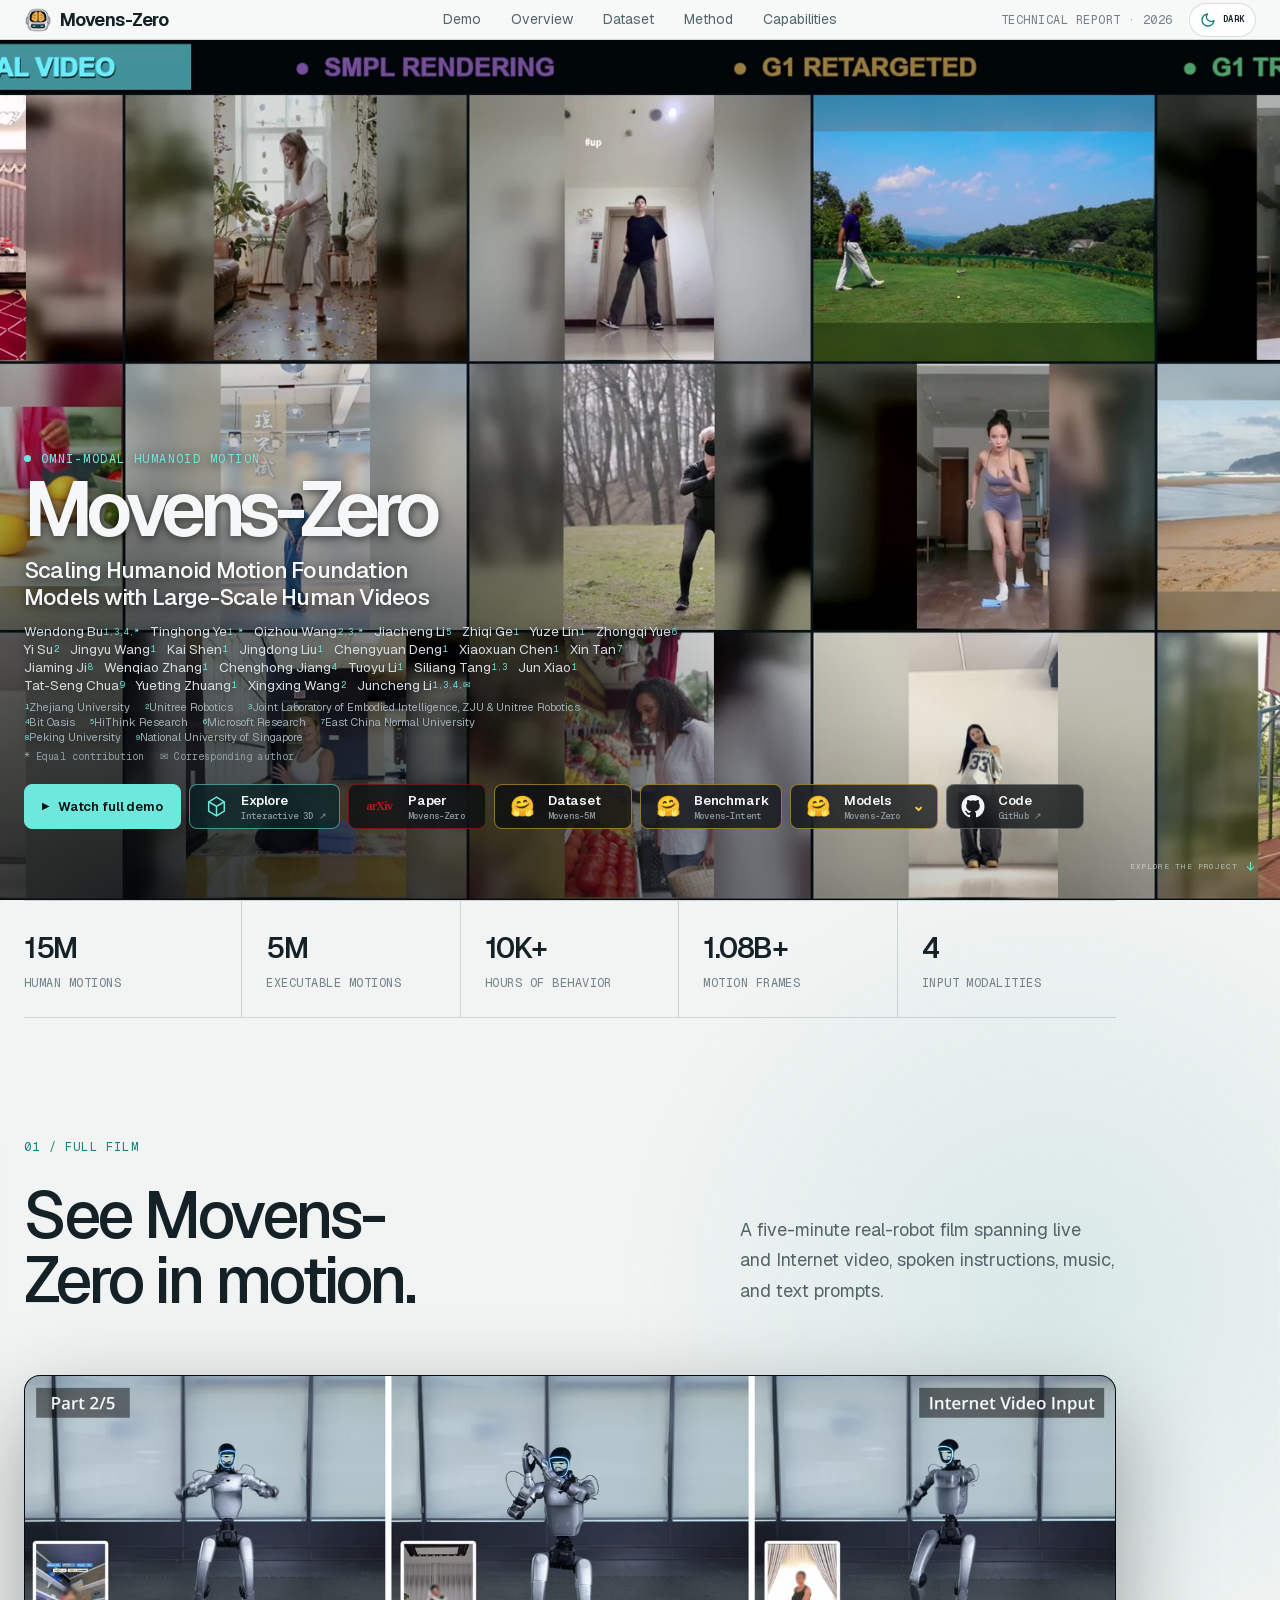
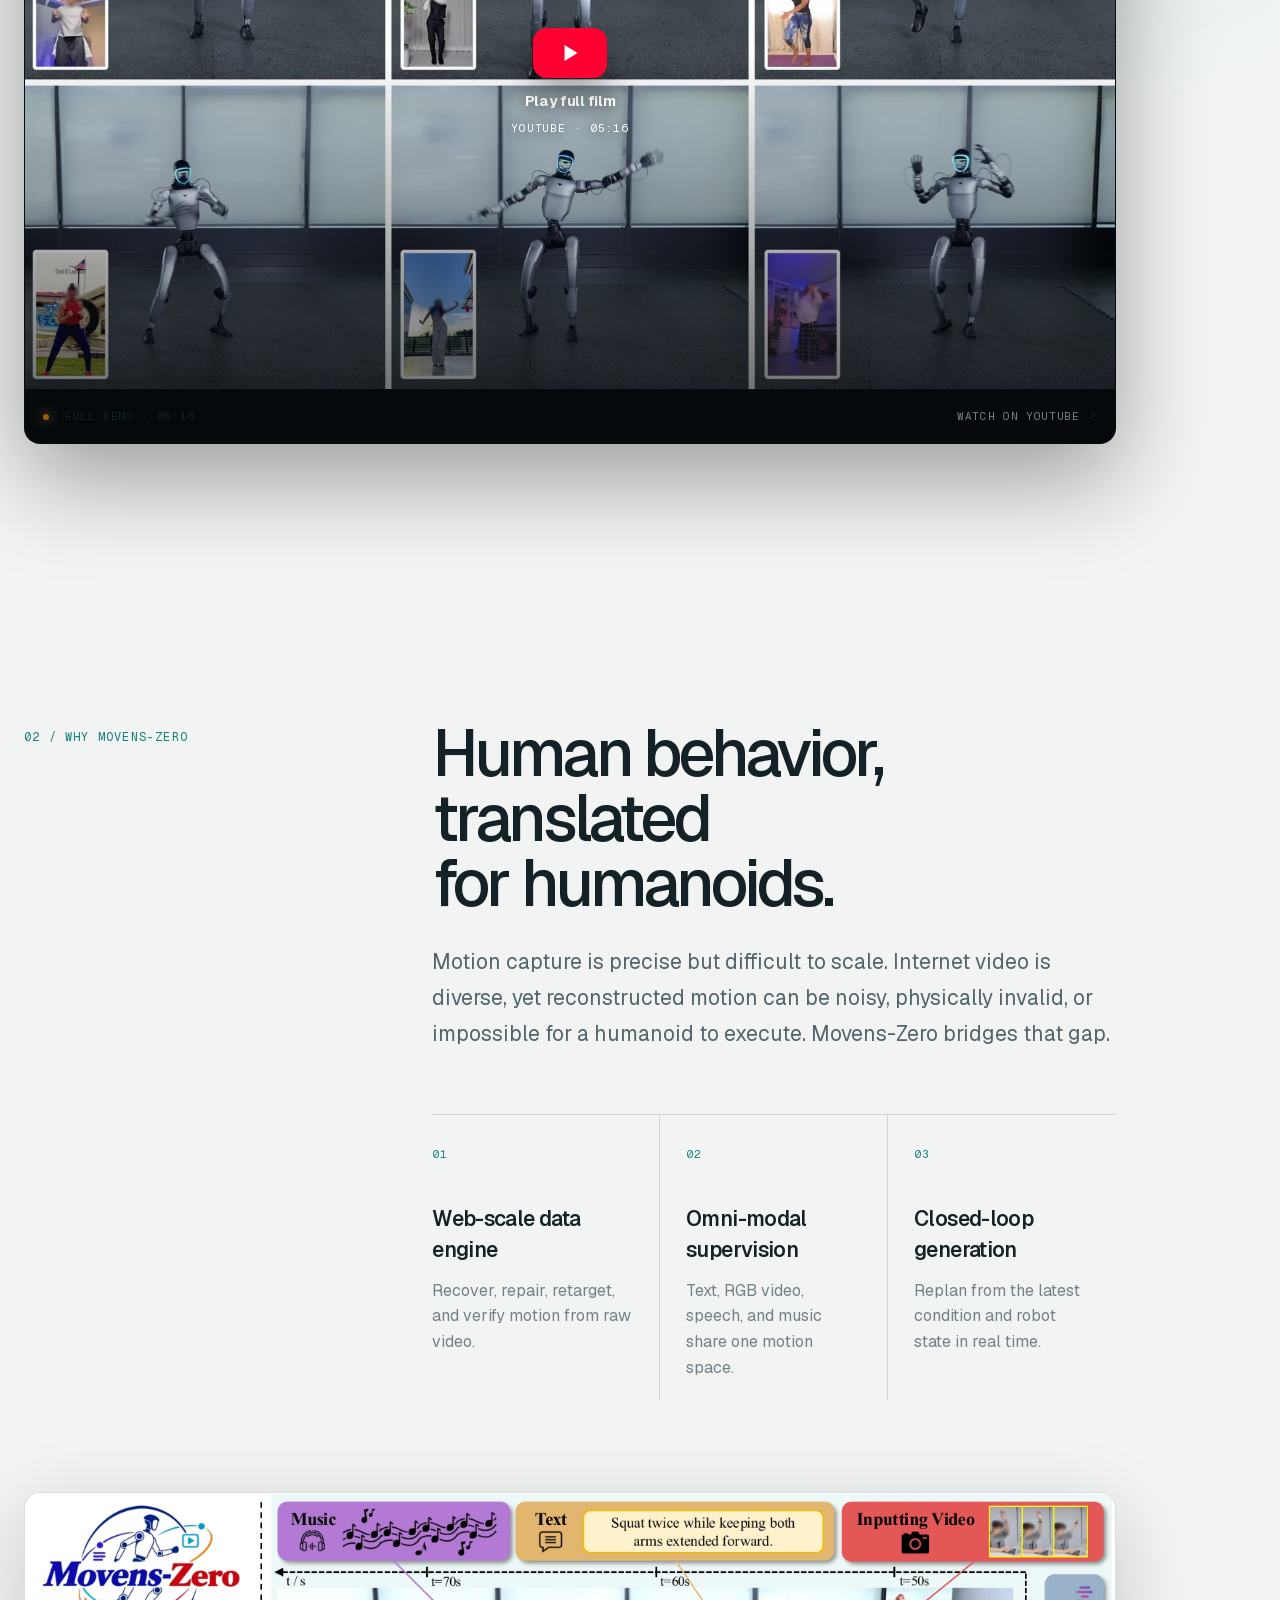
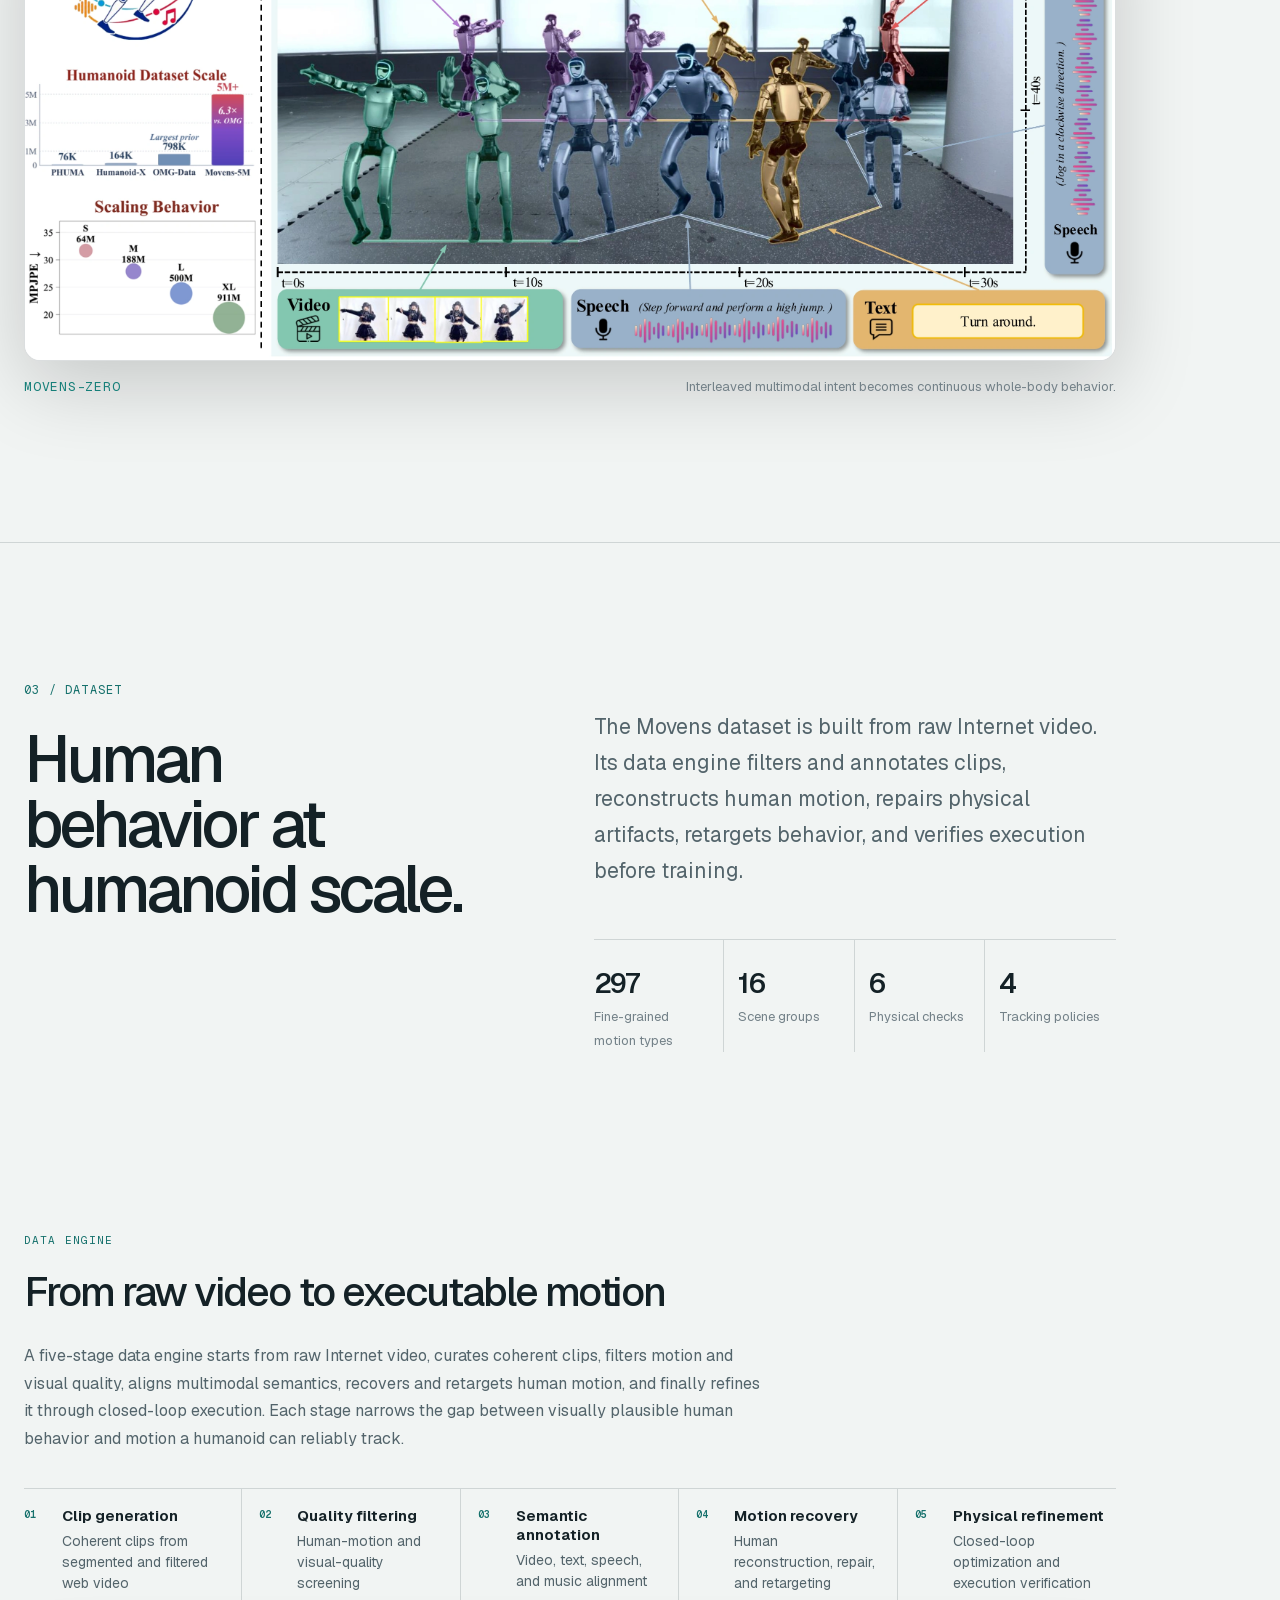
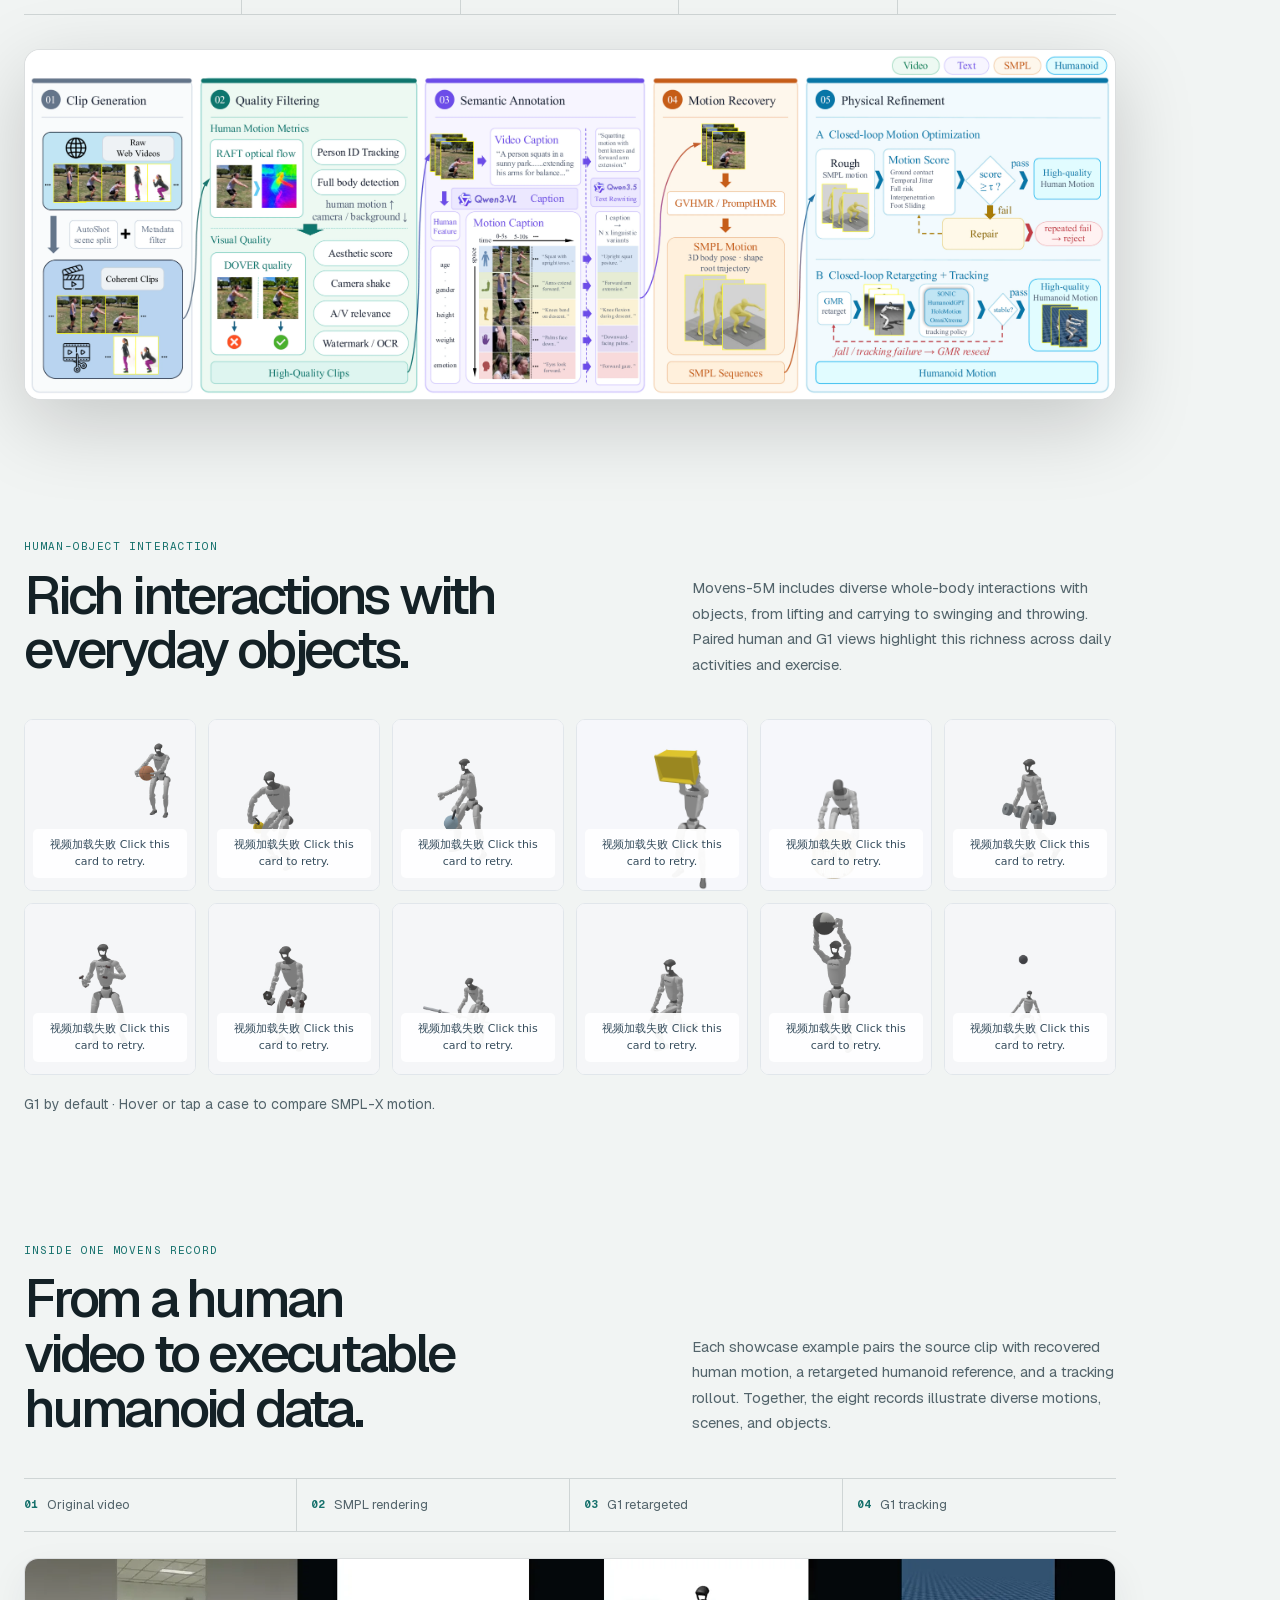
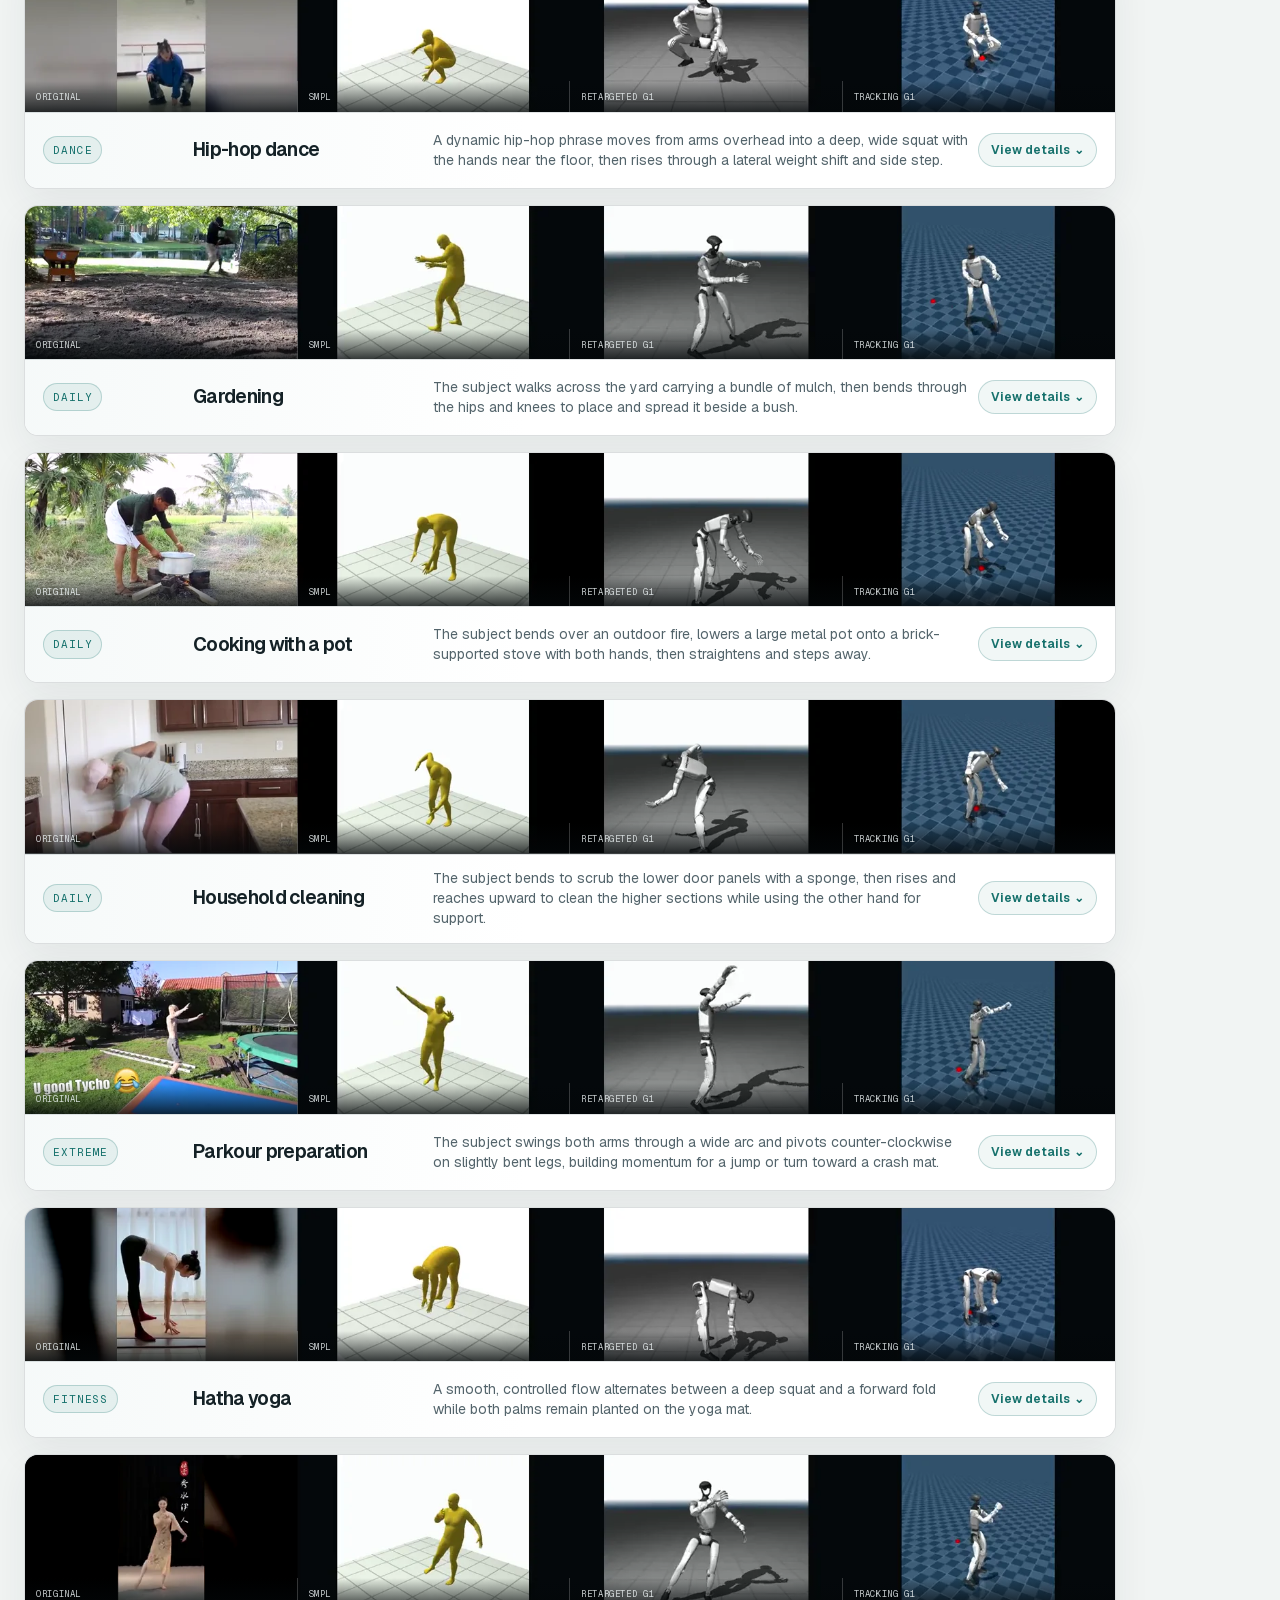
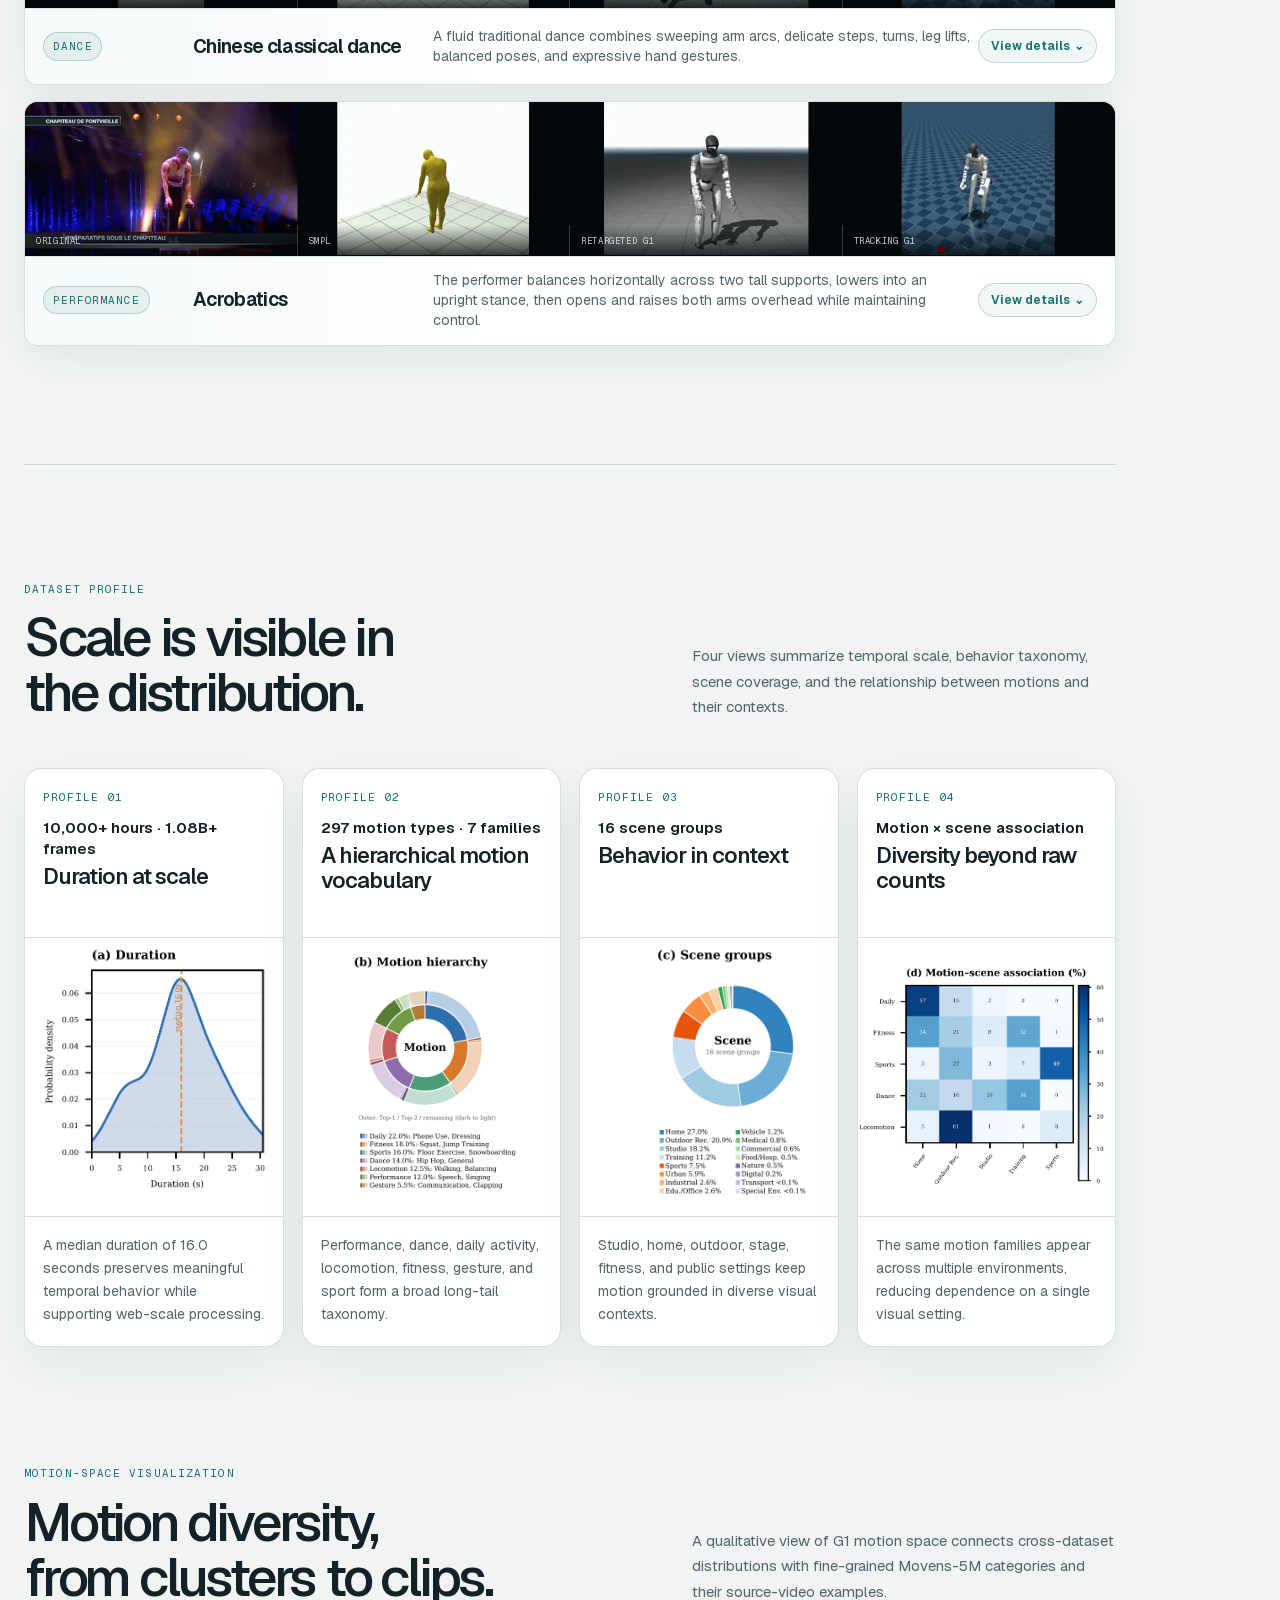
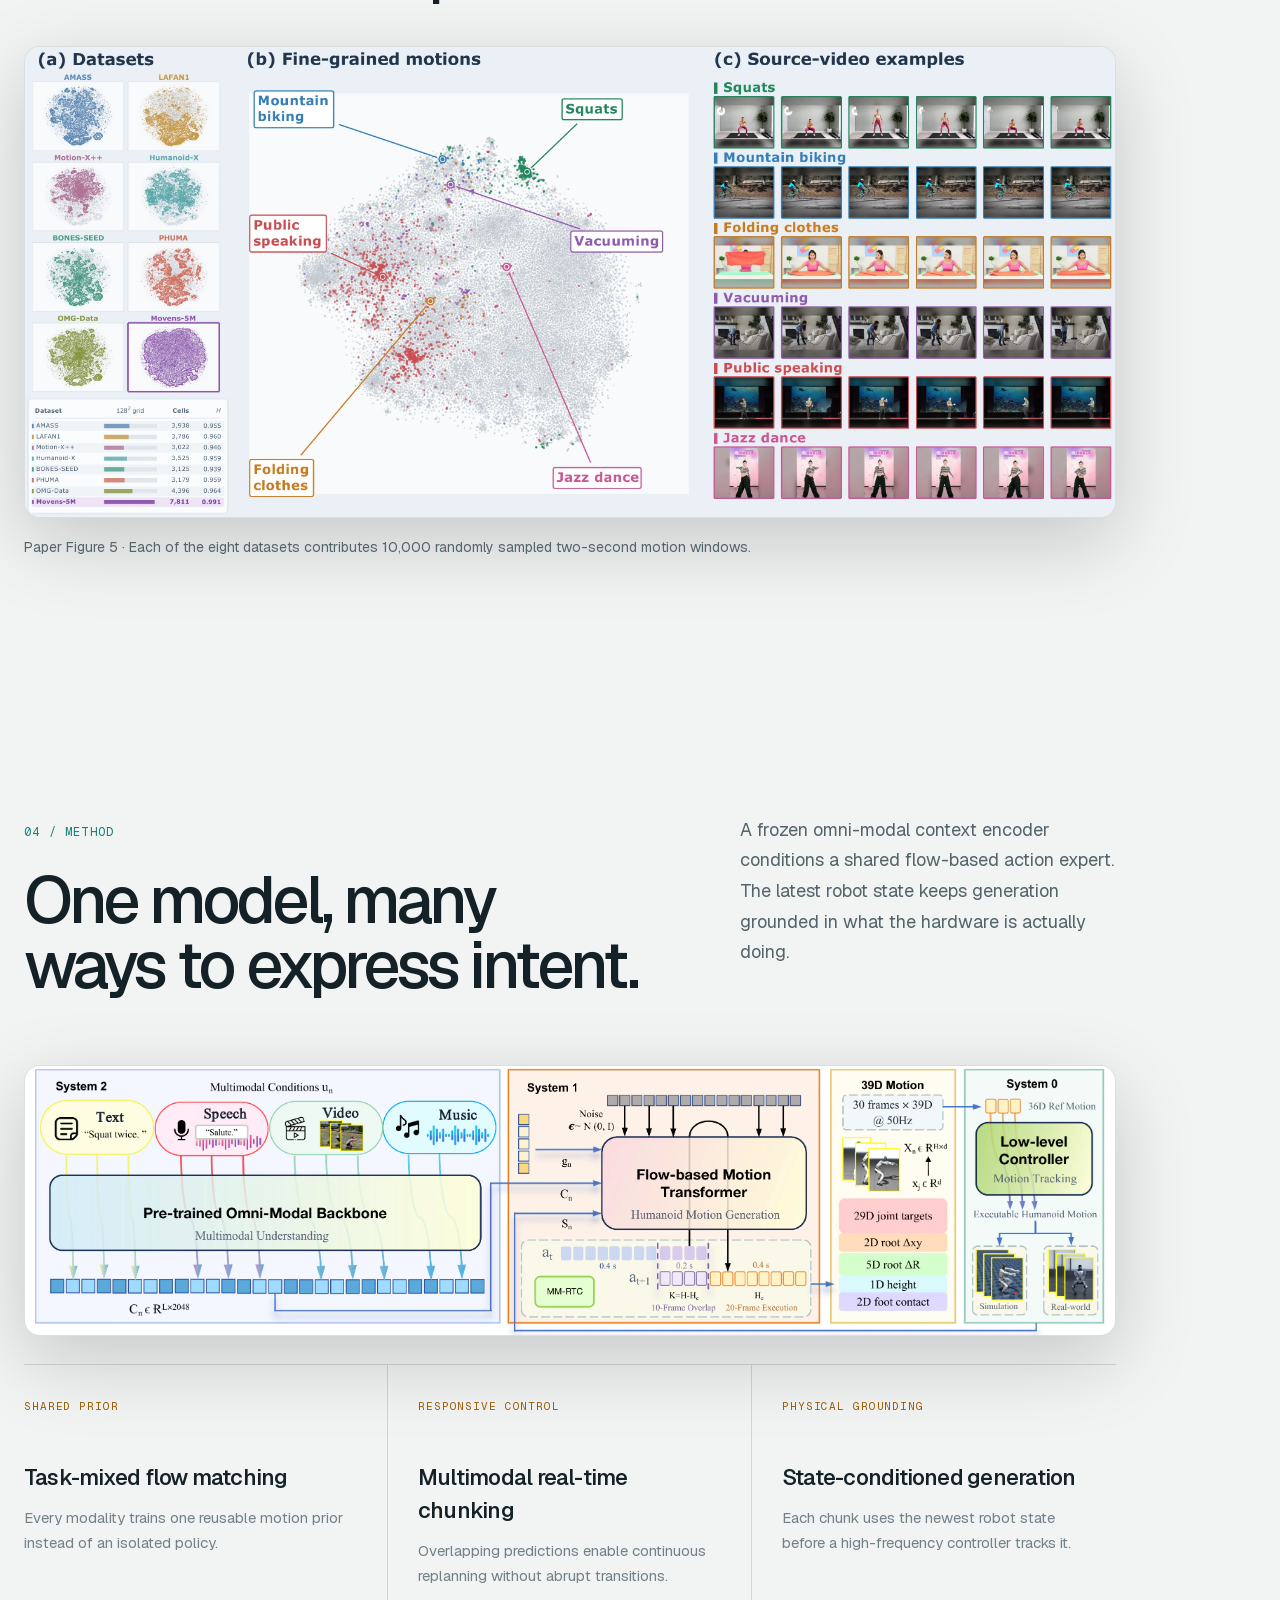
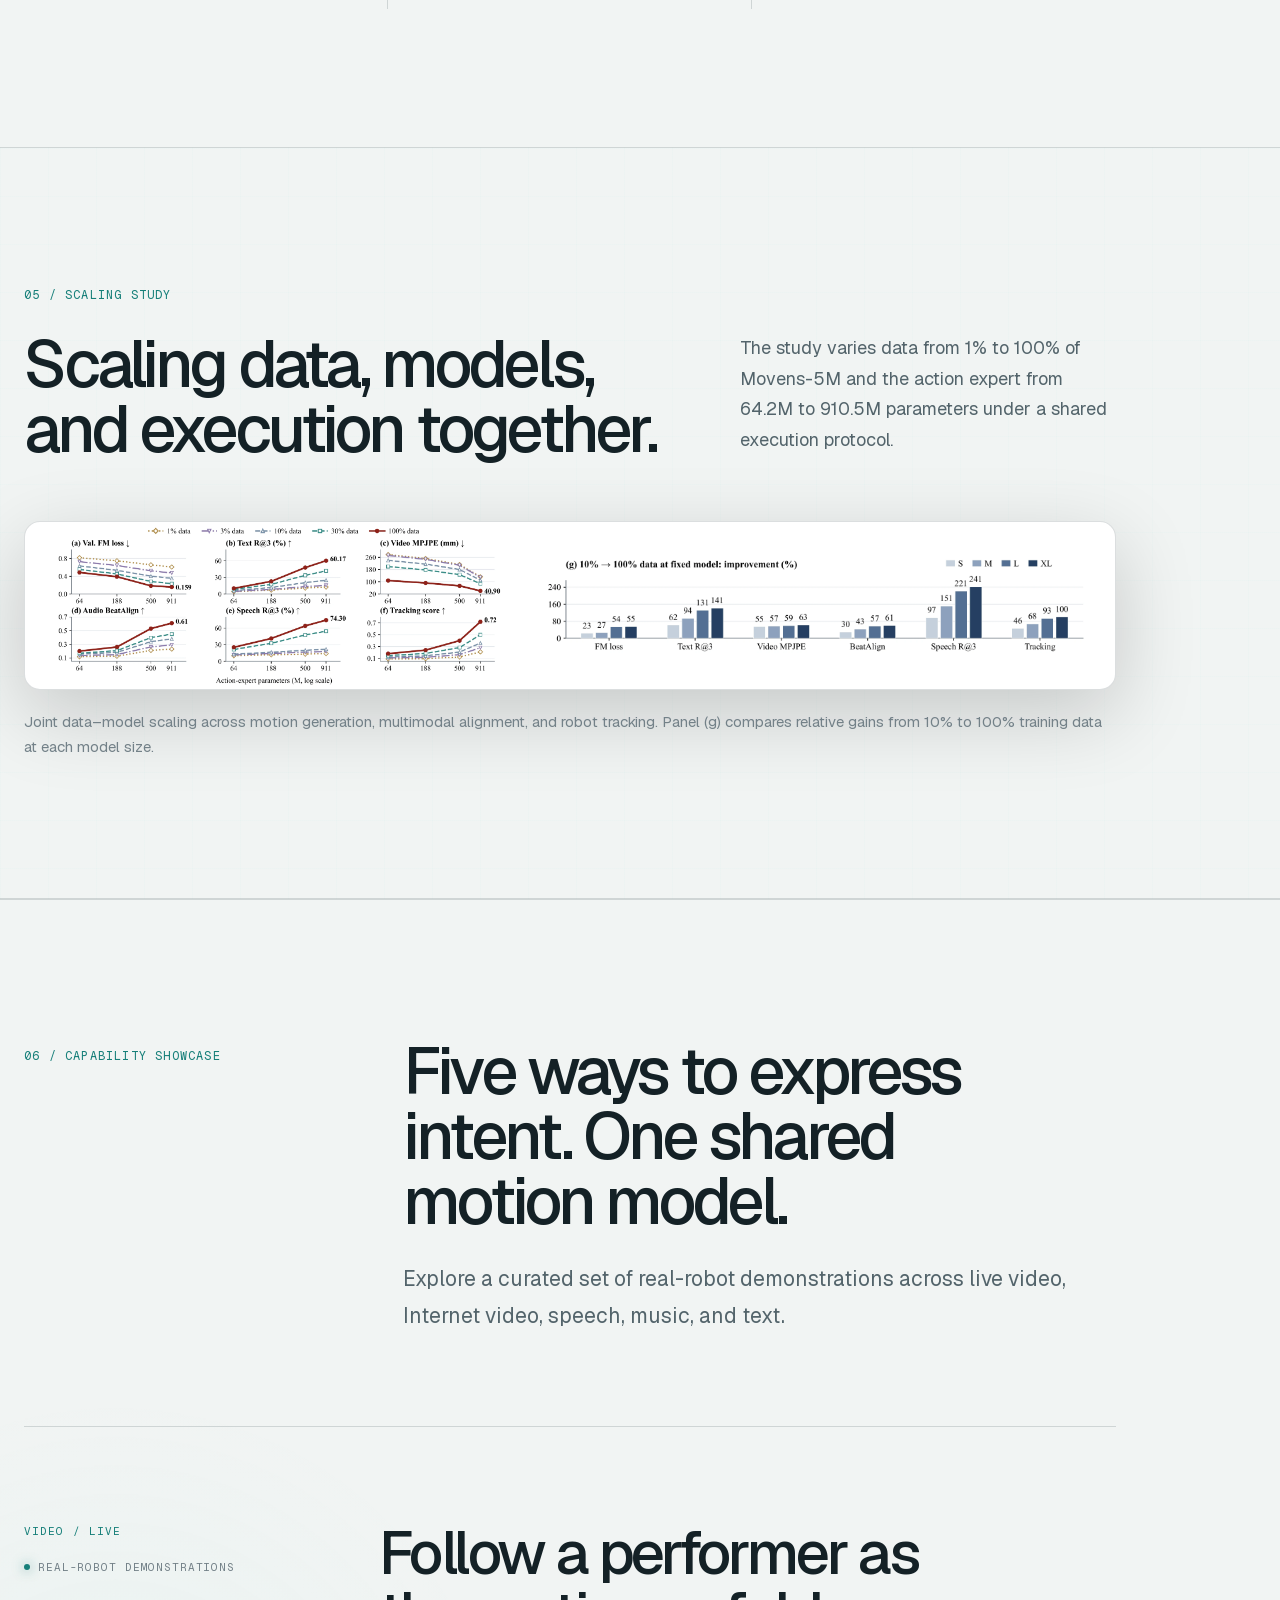
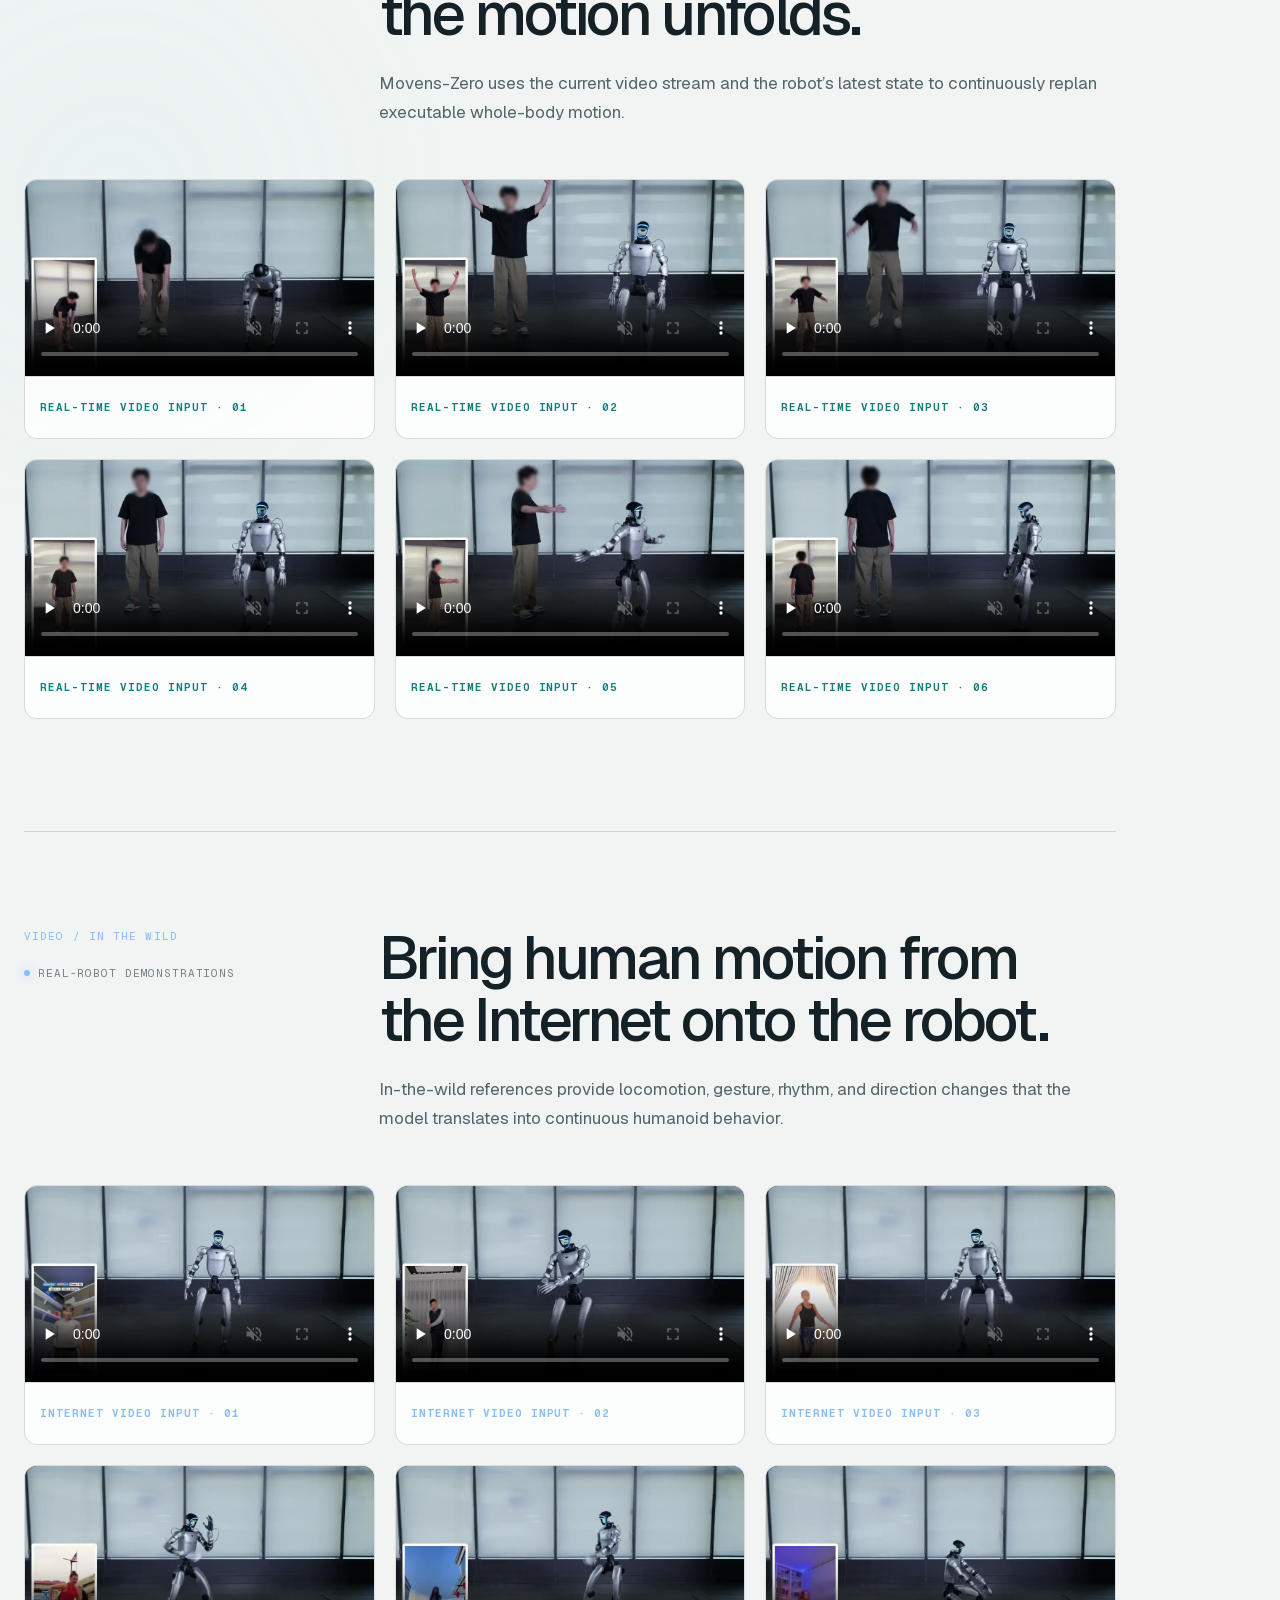
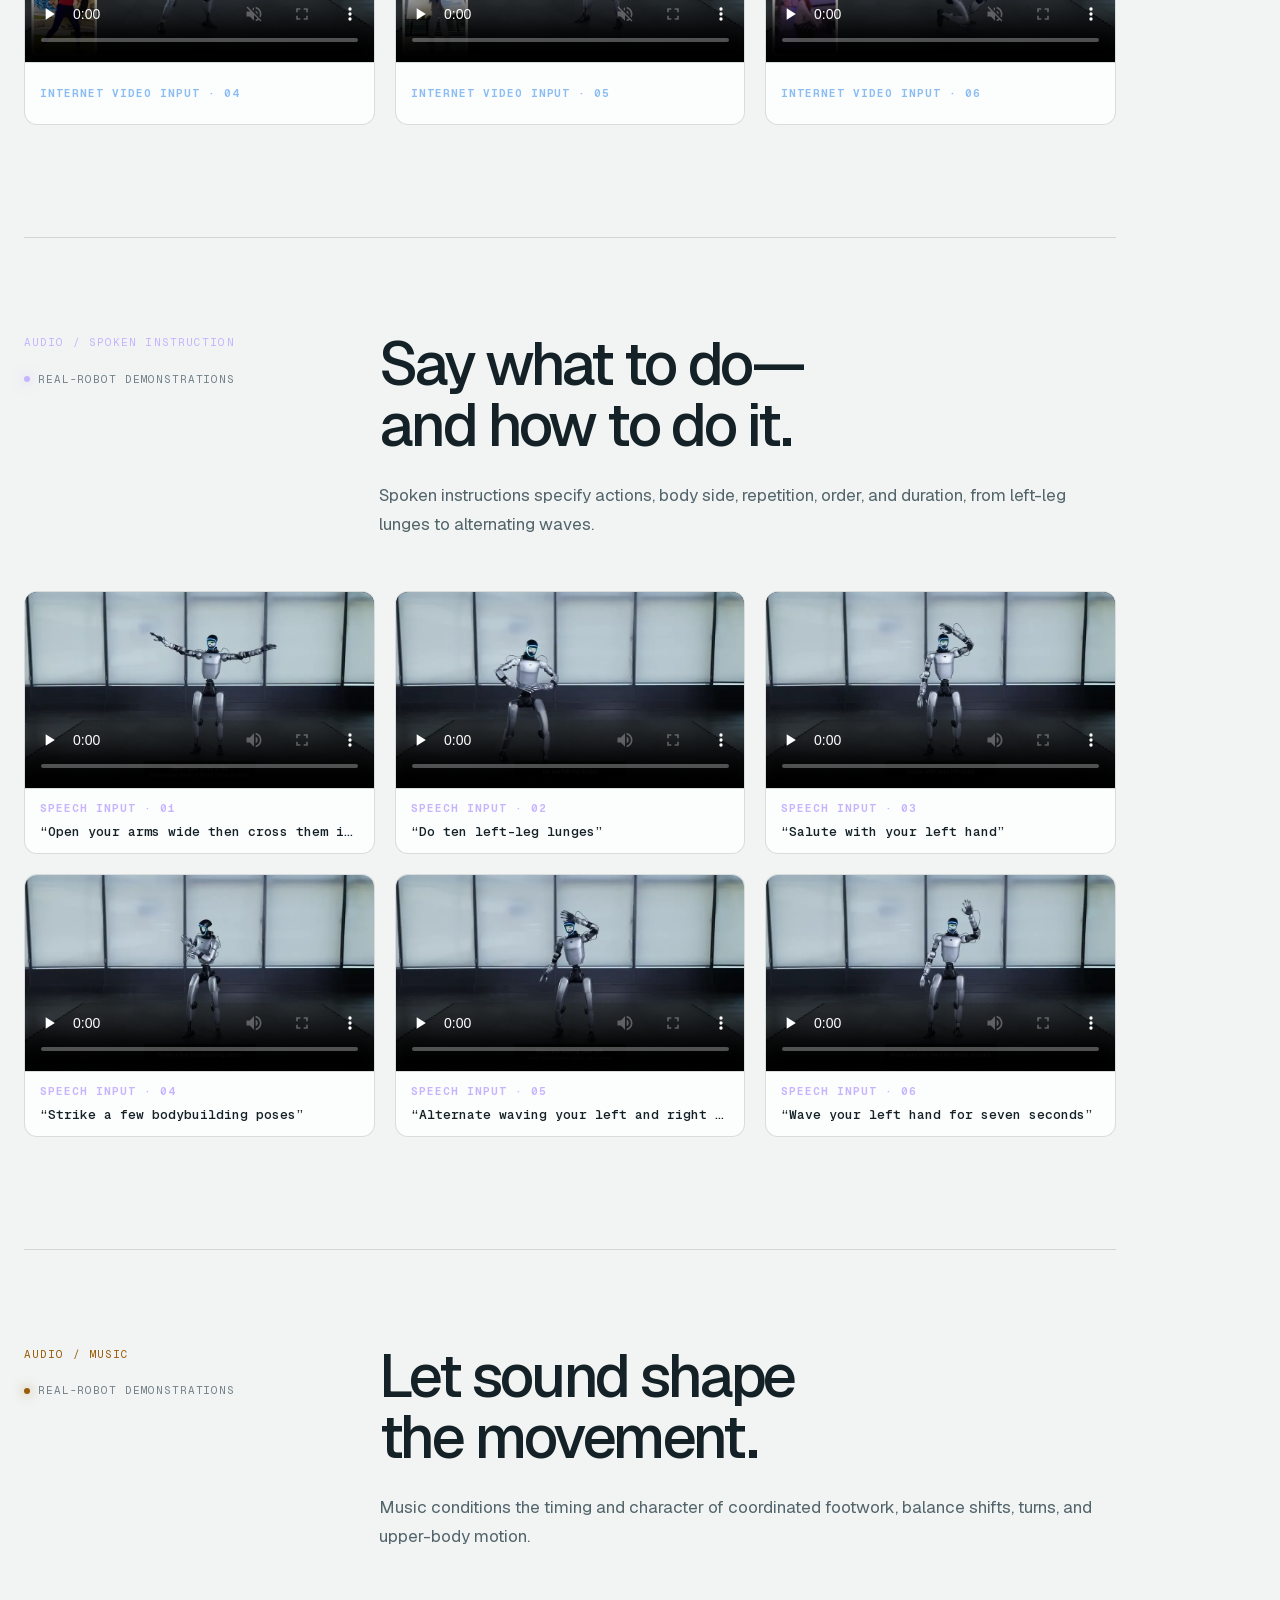
==== commit fb69c785: "Add matching hover feedback to the Paper button" ====
--- a/index.html
+++ b/index.html
@@ -1,4 +1,4 @@
-<!DOCTYPE html><html lang="en"><head><meta charSet="utf-8"/><meta name="viewport" content="width=device-width, initial-scale=1"/><link rel="preload" as="image" href="/media/figures/model.webp?v=paper368720d"/><link rel="stylesheet" href="/_next/static/css/index.DE2qaCys.css" data-rsc-css-href="/_next/static/css/index.DE2qaCys.css" data-precedence="vite-rsc/importer-resources"/><link rel="modulepreload" fetchPriority="low" href="/_next/static/chunks/index-BahHdN0z.js"/><script src="/_next/static/chunks/rolldown-runtime-C60lm6uB.js" type="module" async=""></script><script src="/_next/static/chunks/framework-BaE7mD_r.js" type="module" async=""></script><script src="/_next/static/chunks/app-elements-Drg5O4vw.js" type="module" async=""></script><script src="/_next/static/chunks/hash-D0ldriCF.js" type="module" async=""></script><script src="/_next/static/chunks/record-BdkTR7AP.js" type="module" async=""></script><script src="/_next/static/chunks/app-rsc-cache-busting-xK8hFYKL.js" type="module" async=""></script><script src="/_next/static/chunks/app-rsc-render-mode-IDJu5NEE.js" type="module" async=""></script><script src="/_next/static/chunks/headers-CeAbe3am.js" type="module" async=""></script><script src="/_next/static/chunks/protocol-headers-URL33uU5.js" type="module" async=""></script><script src="/_next/static/chunks/deployment-id-DFhHa9wO.js" type="module" async=""></script><script src="/_next/static/chunks/navigation-errors-wvgRKjB-.js" type="module" async=""></script><link rel="modulepreload" href="/_next/static/chunks/layout-segment-context-QRhLAvdY.js" crossorigin=""/><link rel="modulepreload" href="/_next/static/chunks/HomeClient-DOET9wWn.js" crossorigin=""/><title>Movens-Zero — Scaling Humanoid Motion Foundation Models</title><meta name="description" content="Movens-Zero scales humanoid motion learning with multimodal, execution-verified human behaviors."/><meta name="author" content="Wendong Bu"/><meta name="author" content="Tinghong Ye"/><meta name="author" content="Qizhou Wang"/><meta name="author" content="Jiacheng Li"/><meta name="author" content="Zhiqi Ge"/><meta name="author" content="Yuze Lin"/><meta name="author" content="Zhongqi Yue"/><meta name="author" content="Yi Su"/><meta name="author" content="Jingyu Wang"/><meta name="author" content="Kai Shen"/><meta name="author" content="Jingdong Liu"/><meta name="author" content="Chengyuan Deng"/><meta name="author" content="Xiaoxuan Chen"/><meta name="author" content="Xin Tan"/><meta name="author" content="Jiaming Ji"/><meta name="author" content="Wenqiao Zhang"/><meta name="author" content="Chenghong Jiang"/><meta name="author" content="Tuoyu Li"/><meta name="author" content="Siliang Tang"/><meta name="author" content="Jun Xiao"/><meta name="author" content="Tat-Seng Chua"/><meta name="author" content="Yueting Zhuang"/><meta name="author" content="Xingxing Wang"/><meta name="author" content="Juncheng Li"/><meta property="og:title" content="Movens-Zero — Scaling Humanoid Motion Foundation Models"/><meta property="og:description" content="Movens-Zero scales humanoid motion learning with multimodal, execution-verified human behaviors."/><meta property="og:url" content="https://movens-zero.github.io"/><meta property="og:site_name" content="Movens-Zero"/><meta property="og:type" content="website"/><meta property="og:image" content="https://movens-zero.github.io/media/posters/dataset-teaser.webp"/><meta property="og:image:width" content="2000"/><meta property="og:image:height" content="1000"/><meta property="og:image:alt" content="Movens-Zero — Scaling Humanoid Motion Foundation Models"/><meta name="twitter:card" content="summary_large_image"/><meta name="twitter:title" content="Movens-Zero — Scaling Humanoid Motion Foundation Models"/><meta name="twitter:description" content="Movens-Zero scales humanoid motion learning with multimodal, execution-verified human behaviors."/><meta name="twitter:image" content="https://movens-zero.github.io/media/posters/dataset-teaser.webp"/><link rel="shortcut icon" href="/favicon-32.png?v=7"/><link rel="icon" href="/favicon-16.png?v=7" sizes="16x16" type="image/png"/><link rel="icon" href="/favicon-32.png?v=7" sizes="32x32" type="image/png"/><link rel="icon" href="/favicon.png?v=7" sizes="512x512" type="image/png"/><link rel="apple-touch-icon" href="/apple-touch-icon.png?v=7" sizes="180x180" type="image/png"/><meta name="color-scheme" content="dark light"/><script>Object.assign(((self[Symbol.for("vinext.navigationRuntime")]??={bootstrap:{routeManifest:null},functions:{}}).bootstrap.rsc??={rsc:[]}),{params:{},nav:{"pathname":"/","searchParams":[]}})</script><link rel="modulepreload" href="/_next/static/chunks/index-BahHdN0z.js" />
+<!DOCTYPE html><html lang="en"><head><meta charSet="utf-8"/><meta name="viewport" content="width=device-width, initial-scale=1"/><link rel="preload" as="image" href="/media/figures/model.webp?v=paper368720d"/><link rel="stylesheet" href="/_next/static/css/index.eRbFXH_T.css" data-rsc-css-href="/_next/static/css/index.eRbFXH_T.css" data-precedence="vite-rsc/importer-resources"/><link rel="modulepreload" fetchPriority="low" href="/_next/static/chunks/index-Du5H6J_0.js"/><script src="/_next/static/chunks/rolldown-runtime-C60lm6uB.js" type="module" async=""></script><script src="/_next/static/chunks/framework-BaE7mD_r.js" type="module" async=""></script><script src="/_next/static/chunks/app-elements-Drg5O4vw.js" type="module" async=""></script><script src="/_next/static/chunks/hash-D0ldriCF.js" type="module" async=""></script><script src="/_next/static/chunks/record-BdkTR7AP.js" type="module" async=""></script><script src="/_next/static/chunks/app-rsc-cache-busting-Qw5XkeMb.js" type="module" async=""></script><script src="/_next/static/chunks/app-rsc-render-mode-IDJu5NEE.js" type="module" async=""></script><script src="/_next/static/chunks/headers-CeAbe3am.js" type="module" async=""></script><script src="/_next/static/chunks/protocol-headers-URL33uU5.js" type="module" async=""></script><script src="/_next/static/chunks/deployment-id-DFhHa9wO.js" type="module" async=""></script><script src="/_next/static/chunks/navigation-errors-wvgRKjB-.js" type="module" async=""></script><link rel="modulepreload" href="/_next/static/chunks/layout-segment-context-nv2RmwVT.js" crossorigin=""/><link rel="modulepreload" href="/_next/static/chunks/HomeClient-DOET9wWn.js" crossorigin=""/><title>Movens-Zero — Scaling Humanoid Motion Foundation Models</title><meta name="description" content="Movens-Zero scales humanoid motion learning with multimodal, execution-verified human behaviors."/><meta name="author" content="Wendong Bu"/><meta name="author" content="Tinghong Ye"/><meta name="author" content="Qizhou Wang"/><meta name="author" content="Jiacheng Li"/><meta name="author" content="Zhiqi Ge"/><meta name="author" content="Yuze Lin"/><meta name="author" content="Zhongqi Yue"/><meta name="author" content="Yi Su"/><meta name="author" content="Jingyu Wang"/><meta name="author" content="Kai Shen"/><meta name="author" content="Jingdong Liu"/><meta name="author" content="Chengyuan Deng"/><meta name="author" content="Xiaoxuan Chen"/><meta name="author" content="Xin Tan"/><meta name="author" content="Jiaming Ji"/><meta name="author" content="Wenqiao Zhang"/><meta name="author" content="Chenghong Jiang"/><meta name="author" content="Tuoyu Li"/><meta name="author" content="Siliang Tang"/><meta name="author" content="Jun Xiao"/><meta name="author" content="Tat-Seng Chua"/><meta name="author" content="Yueting Zhuang"/><meta name="author" content="Xingxing Wang"/><meta name="author" content="Juncheng Li"/><meta property="og:title" content="Movens-Zero — Scaling Humanoid Motion Foundation Models"/><meta property="og:description" content="Movens-Zero scales humanoid motion learning with multimodal, execution-verified human behaviors."/><meta property="og:url" content="https://movens-zero.github.io"/><meta property="og:site_name" content="Movens-Zero"/><meta property="og:type" content="website"/><meta property="og:image" content="https://movens-zero.github.io/media/posters/dataset-teaser.webp"/><meta property="og:image:width" content="2000"/><meta property="og:image:height" content="1000"/><meta property="og:image:alt" content="Movens-Zero — Scaling Humanoid Motion Foundation Models"/><meta name="twitter:card" content="summary_large_image"/><meta name="twitter:title" content="Movens-Zero — Scaling Humanoid Motion Foundation Models"/><meta name="twitter:description" content="Movens-Zero scales humanoid motion learning with multimodal, execution-verified human behaviors."/><meta name="twitter:image" content="https://movens-zero.github.io/media/posters/dataset-teaser.webp"/><link rel="shortcut icon" href="/favicon-32.png?v=7"/><link rel="icon" href="/favicon-16.png?v=7" sizes="16x16" type="image/png"/><link rel="icon" href="/favicon-32.png?v=7" sizes="32x32" type="image/png"/><link rel="icon" href="/favicon.png?v=7" sizes="512x512" type="image/png"/><link rel="apple-touch-icon" href="/apple-touch-icon.png?v=7" sizes="180x180" type="image/png"/><meta name="color-scheme" content="dark light"/><script>Object.assign(((self[Symbol.for("vinext.navigationRuntime")]??={bootstrap:{routeManifest:null},functions:{}}).bootstrap.rsc??={rsc:[]}),{params:{},nav:{"pathname":"/","searchParams":[]}})</script><link rel="modulepreload" href="/_next/static/chunks/index-Du5H6J_0.js" />
 <link rel="preload" href="/_next/static/_vinext_fonts/geist-8ac0455e797f/geist-98bbbccb.woff2" as="font" type="font/woff2" crossorigin />
 <link rel="preload" href="/_next/static/_vinext_fonts/geist-mono-00e989178794/geist-mono-013b2f2f.woff2" as="font" type="font/woff2" crossorigin />
 <style data-vinext-fonts>/* cyrillic-ext */
@@ -139,4 +139,4 @@
              Yueting Zhuang and Xingxing Wang and Juncheng Li},
   journal = {Technical Report},
   year    = {2026}
-}</code></pre></div></section><footer><a class="wordmark footer-wordmark" href="#top" aria-label="Movens-Zero home"><span class="wordmark-mark" aria-hidden="true"></span><span>Movens-Zero</span></a><p>Scaling Humanoid Motion Foundation Models with Large-Scale Human Videos</p><span>Technical Report · 2026</span></footer></main><script defer="" src="/interaction-showcase/mount.js?v=8" data-movens-interaction-embed="true"></script><script type="module" src="/_next/static/chunks/index-BahHdN0z.js" id="_R_" async=""></script><script>((self[Symbol.for("vinext.navigationRuntime")]??={bootstrap:{routeManifest:null},functions:{}}).bootstrap.rsc??={rsc:[]}).rsc.push("2:I[\"48913baa60ea\",[],\"Children\",1]\n")</script><script>((self[Symbol.for("vinext.navigationRuntime")]??={bootstrap:{routeManifest:null},functions:{}}).bootstrap.rsc??={rsc:[]}).rsc.push("3:I[\"0b63d72dce85\",[],\"GlobalErrorBoundary\",1]\n")</script><script>((self[Symbol.for("vinext.navigationRuntime")]??={bootstrap:{routeManifest:null},functions:{}}).bootstrap.rsc??={rsc:[]}).rsc.push("4:I[\"2e7a74b14406\",[],\"default\",1]\n")</script><script>((self[Symbol.for("vinext.navigationRuntime")]??={bootstrap:{routeManifest:null},functions:{}}).bootstrap.rsc??={rsc:[]}).rsc.push("5:I[\"0b63d72dce85\",[],\"ErrorBoundary\",1]\n")</script><script>((self[Symbol.for("vinext.navigationRuntime")]??={bootstrap:{routeManifest:null},functions:{}}).bootstrap.rsc??={rsc:[]}).rsc.push("6:I[\"11960209a8f5\",[],\"LayoutSegmentProvider\",1]\n")</script><script>((self[Symbol.for("vinext.navigationRuntime")]??={bootstrap:{routeManifest:null},functions:{}}).bootstrap.rsc??={rsc:[]}).rsc.push("7:I[\"48913baa60ea\",[],\"Slot\",1]\n")</script><script>((self[Symbol.for("vinext.navigationRuntime")]??={bootstrap:{routeManifest:null},functions:{}}).bootstrap.rsc??={rsc:[]}).rsc.push("8:I[\"787b601c93ac\",[],\"AppRouterScrollTarget\",1]\n")</script><script>((self[Symbol.for("vinext.navigationRuntime")]??={bootstrap:{routeManifest:null},functions:{}}).bootstrap.rsc??={rsc:[]}).rsc.push(":HL[\"/_next/static/css/index.DE2qaCys.css\",\"style\"     ]\n")</script><script>((self[Symbol.for("vinext.navigationRuntime")]??={bootstrap:{routeManifest:null},functions:{}}).bootstrap.rsc??={rsc:[]}).rsc.push("0:{\"__route\":\"route:/\",\"__interceptionContext\":null,\"__layoutIds\":[\"layout:/\"],\"__rootLayout\":\"/\",\"__sourcePage\":\"/page\",\"page:/\":\"$L1\",\"layout:/\":[[[[\"$\",\"link\",\"css:/_next/static/css/index.DE2qaCys.css\",{\"rel\":\"stylesheet\",\"precedence\":\"vite-rsc/importer-resources\",\"href\":\"/_next/static/css/index.DE2qaCys.css\",\"data-rsc-css-href\":\"/_next/static/css/index.DE2qaCys.css\"}],\"$undefined\"],[\"$\",\"html\",null,{\"lang\":\"en\",\"children\":[[\"$\",\"head\",null,{\"children\":[\"$\",\"meta\",null,{\"name\":\"color-scheme\",\"content\":\"dark light\"}]}],[\"$\",\"body\",null,{\"className\":\"__variable_geist_19ysh9d __variable_geist_mono_1001rt9\",\"children\":[\"$\",\"$L2\",null,{}]}]]}]],null],\"route:/\":[[[\"$\",\"meta\",null,{\"charSet\":\"utf-8\"}],[[\"$\",\"title\",\"0\",{\"children\":\"Movens-Zero — Scaling Humanoid Motion Foundation Models\"}],[\"$\",\"meta\",\"1\",{\"name\":\"description\",\"content\":\"Movens-Zero scales humanoid motion learning with multimodal, execution-verified human behaviors.\"}],[\"$\",\"meta\",\"2\",{\"name\":\"author\",\"content\":\"Wendong Bu\"}],[\"$\",\"meta\",\"3\",{\"name\":\"author\",\"content\":\"Tinghong Ye\"}],[\"$\",\"meta\",\"4\",{\"name\":\"author\",\"content\":\"Qizhou Wang\"}],[\"$\",\"meta\",\"5\",{\"name\":\"author\",\"content\":\"Jiacheng Li\"}],[\"$\",\"meta\",\"6\",{\"name\":\"author\",\"content\":\"Zhiqi Ge\"}],[\"$\",\"meta\",\"7\",{\"name\":\"author\",\"content\":\"Yuze Lin\"}],[\"$\",\"meta\",\"8\",{\"name\":\"author\",\"content\":\"Zhongqi Yue\"}],[\"$\",\"meta\",\"9\",{\"name\":\"author\",\"content\":\"Yi Su\"}],[\"$\",\"meta\",\"10\",{\"name\":\"author\",\"content\":\"Jingyu Wang\"}],[\"$\",\"meta\",\"11\",{\"name\":\"author\",\"content\":\"Kai Shen\"}],[\"$\",\"meta\",\"12\",{\"name\":\"author\",\"content\":\"Jingdong Liu\"}],[\"$\",\"meta\",\"13\",{\"name\":\"author\",\"content\":\"Chengyuan Deng\"}],[\"$\",\"meta\",\"14\",{\"name\":\"author\",\"content\":\"Xiaoxuan Chen\"}],[\"$\",\"meta\",\"15\",{\"name\":\"author\",\"content\":\"Xin Tan\"}],[\"$\",\"meta\",\"16\",{\"name\":\"author\",\"content\":\"Jiaming Ji\"}],[\"$\",\"meta\",\"17\",{\"name\":\"author\",\"content\":\"Wenqiao Zhang\"}],[\"$\",\"meta\",\"18\",{\"name\":\"author\",\"content\":\"Chenghong Jiang\"}],[\"$\",\"meta\",\"19\",{\"name\":\"author\",\"content\":\"Tuoyu Li\"}],[\"$\",\"meta\",\"20\",{\"name\":\"author\",\"content\":\"Siliang Tang\"}],[\"$\",\"meta\",\"21\",{\"name\":\"author\",\"content\":\"Jun Xiao\"}],[\"$\",\"meta\",\"22\",{\"name\":\"author\",\"content\":\"Tat-Seng Chua\"}],[\"$\",\"meta\",\"23\",{\"name\":\"author\",\"content\":\"Yueting Zhuang\"}],[\"$\",\"meta\",\"24\",{\"name\":\"author\",\"content\":\"Xingxing Wang\"}],[\"$\",\"meta\",\"25\",{\"name\":\"author\",\"content\":\"Juncheng Li\"}],[\"$\",\"meta\",\"26\",{\"property\":\"og:title\",\"content\":\"Movens-Zero — Scaling Humanoid Motion Foundation Models\"}],[\"$\",\"meta\",\"27\",{\"property\":\"og:description\",\"content\":\"Movens-Zero scales humanoid motion learning with multimodal, execution-verified human behaviors.\"}],[\"$\",\"meta\",\"28\",{\"property\":\"og:url\",\"content\":\"https://movens-zero.github.io\"}],[\"$\",\"meta\",\"29\",{\"property\":\"og:site_name\",\"content\":\"Movens-Zero\"}],[\"$\",\"meta\",\"30\",{\"property\":\"og:type\",\"content\":\"website\"}],[\"$\",\"meta\",\"31\",{\"property\":\"og:image\",\"content\":\"https://movens-zero.github.io/media/posters/dataset-teaser.webp\"}],[\"$\",\"meta\",\"32\",{\"property\":\"og:image:width\",\"content\":\"2000\"}],[\"$\",\"meta\",\"33\",{\"property\":\"og:image:height\",\"content\":\"1000\"}],[\"$\",\"meta\",\"34\",{\"property\":\"og:image:alt\",\"content\":\"Movens-Zero — Scaling Humanoid Motion Foundation Models\"}],[\"$\",\"meta\",\"35\",{\"name\":\"twitter:card\",\"content\":\"summary_large_image\"}],[\"$\",\"meta\",\"36\",{\"name\":\"twitter:title\",\"content\":\"Movens-Zero — Scaling Humanoid Motion Foundation Models\"}],[\"$\",\"meta\",\"37\",{\"name\":\"twitter:description\",\"content\":\"Movens-Zero scales humanoid motion learning with multimodal, execution-verified human behaviors.\"}],[\"$\",\"meta\",\"38\",{\"name\":\"twitter:image\",\"content\":\"https://movens-zero.github.io/media/posters/dataset-teaser.webp\"}],[\"$\",\"link\",\"39\",{\"rel\":\"shortcut icon\",\"href\":\"/favicon-32.png?v=7\"}],[\"$\",\"link\",\"40\",{\"rel\":\"icon\",\"href\":\"/favicon-16.png?v=7\",\"sizes\":\"16x16\",\"type\":\"image/png\"}],[\"$\",\"link\",\"41\",{\"rel\":\"icon\",\"href\":\"/favicon-32.png?v=7\",\"sizes\":\"32x32\",\"type\":\"image/png\"}],[\"$\",\"link\",\"42\",{\"rel\":\"icon\",\"href\":\"/favicon.png?v=7\",\"sizes\":\"512x512\",\"type\":\"image/png\"}],[\"$\",\"link\",\"43\",{\"rel\":\"apple-touch-icon\",\"href\":\"/apple-touch-icon.png?v=7\",\"sizes\":\"180x180\",\"type\":\"image/png\"}]],[[\"$\",\"meta\",\"0\",{\"name\":\"viewport\",\"content\":\"width=device-width, initial-scale=1\"}]]],[\"$\",\"$L3\",null,{\"fallback\":\"$4\",\"children\":[\"$\",\"$L5\",null,{\"fallback\":\"$4\",\"children\":[\"$\",\"$L6\",null,{\"providerId\":\"layout:/\",\"segmentMap\":{\"children\":[]},\"children\":[\"$\",\"$L7\",null,{\"id\":\"layout:/\",\"parallelSlots\":\"$undefined\",\"children\":[\"$\",\"$L8\",null,{\"children\":\"$L9\"}]}]}]}]}],null,null],\"__layoutFlags\":{\"layout:/\":\"s\"},\"__artifactCompatibility\":{\"schemaVersion\":1,\"graphVersion\":\"app-route-graph:1177fd80f83fa7b0\",\"deploymentVersion\":\"5cb7b582-345a-4163-b63a-27a6118b525c\",\"appElementsSchemaVersion\":1,\"rscPayloadSchemaVersion\":1,\"rootBoundaryId\":\"/\",\"renderEpoch\":null},\"__renderObservation\":{\"schemaVersion\":1,\"output\":{\"kind\":\"app-rsc\",\"mountedSlotsFingerprint\":null,\"renderEpoch\":null,\"rootBoundaryId\":\"/\",\"routeId\":\"route:/\"},\"completeness\":\"partial\",\"boundaryOutcome\":{\"kind\":\"unknown\"},\"requestApis\":[{\"kind\":\"connection\",\"status\":\"unknown\"},{\"kind\":\"cookies\",\"status\":\"unknown\"},{\"kind\":\"draftMode\",\"status\":\"unknown\"},{\"kind\":\"headers\",\"status\":\"unknown\"},{\"kind\":\"params\",\"status\":\"unknown\"},{\"kind\":\"searchParams\",\"status\":\"unknown\"}],\"dynamicFetches\":[],\"cacheTags\":[\"/\",\"_N_T_/\",\"_N_T_/index\",\"_N_T_/layout\",\"_N_T_/page\"],\"pathTags\":[\"/\"],\"cacheability\":\"unknown\",\"downgrade\":{\"target\":\"freshRender\",\"reasons\":[{\"code\":\"CP_DOWNGRADE_CACHEABILITY_UNKNOWN\",\"target\":\"freshRender\"},{\"code\":\"CP_DOWNGRADE_INCOMPLETE_OBSERVATION\",\"completeness\":\"partial\",\"target\":\"freshRender\"},{\"code\":\"CP_DOWNGRADE_UNKNOWN_REQUEST_API\",\"requestApi\":\"connection\",\"target\":\"freshRender\"},{\"code\":\"CP_DOWNGRADE_UNKNOWN_REQUEST_API\",\"requestApi\":\"cookies\",\"target\":\"freshRender\"},{\"code\":\"CP_DOWNGRADE_UNKNOWN_REQUEST_API\",\"requestApi\":\"draftMode\",\"target\":\"freshRender\"},{\"code\":\"CP_DOWNGRADE_UNKNOWN_REQUEST_API\",\"requestApi\":\"headers\",\"target\":\"freshRender\"},{\"code\":\"CP_DOWNGRADE_UNKNOWN_REQUEST_API\",\"requestApi\":\"params\",\"target\":\"freshRender\"},{\"code\":\"CP_DOWNGRADE_UNKNOWN_REQUEST_API\",\"requestApi\":\"searchParams\",\"target\":\"freshRender\"}],\"fallback\":{\"kind\":\"breakerFallback\",\"code\":\"CP_PRIVATE_DYNAMIC_DOWNGRADE\",\"mode\":\"renderFresh\",\"scope\":\"affectedOutput\",\"fields\":{\"reasonCodes\":[\"CP_DOWNGRADE_CACHEABILITY_UNKNOWN\",\"CP_DOWNGRADE_INCOMPLETE_OBSERVATION\",\"CP_DOWNGRADE_UNKNOWN_REQUEST_API\",\"CP_DOWNGRADE_UNKNOWN_REQUEST_API\",\"CP_DOWNGRADE_UNKNOWN_REQUEST_API\",\"CP_DOWNGRADE_UNKNOWN_REQUEST_API\",\"CP_DOWNGRADE_UNKNOWN_REQUEST_API\",\"CP_DOWNGRADE_UNKNOWN_REQUEST_API\"],\"target\":\"freshRender\"}},\"isPublicCacheCandidate\":false}}}\n")</script><script>((self[Symbol.for("vinext.navigationRuntime")]??={bootstrap:{routeManifest:null},functions:{}}).bootstrap.rsc??={rsc:[]}).rsc.push("a:I[\"0b63d72dce85\",[],\"RedirectBoundary\",1]\n")</script><script>((self[Symbol.for("vinext.navigationRuntime")]??={bootstrap:{routeManifest:null},functions:{}}).bootstrap.rsc??={rsc:[]}).rsc.push("9:[\"$\",\"$La\",null,{\"children\":[[\"$\",\"$L6\",null,{\"providerId\":\"page:/\",\"segmentMap\":{\"children\":[\"__PAGE__\"]},\"children\":[\"$\",\"$L7\",null,{\"id\":\"page:/\"}]}],null]}]\n")</script><script>((self[Symbol.for("vinext.navigationRuntime")]??={bootstrap:{routeManifest:null},functions:{}}).bootstrap.rsc??={rsc:[]}).rsc.push("b:I[\"82b1d810973c\",[],\"default\",1]\n")</script><script>((self[Symbol.for("vinext.navigationRuntime")]??={bootstrap:{routeManifest:null},functions:{}}).bootstrap.rsc??={rsc:[]}).rsc.push("1:[[\"$\",\"$Lb\",null,{}],[\"$\",\"script\",null,{\"defer\":true,\"src\":\"/interaction-showcase/mount.js?v=8\",\"data-movens-interaction-embed\":true}]]\n")</script><script>Object.assign(((self[Symbol.for("vinext.navigationRuntime")]??={bootstrap:{routeManifest:null},functions:{}}).bootstrap.rsc??={rsc:[]}),{"initialCacheKind":"static"});((self[Symbol.for("vinext.navigationRuntime")]??={bootstrap:{routeManifest:null},functions:{}}).bootstrap.rsc??={rsc:[]}).done=true</script></body></html>+}</code></pre></div></section><footer><a class="wordmark footer-wordmark" href="#top" aria-label="Movens-Zero home"><span class="wordmark-mark" aria-hidden="true"></span><span>Movens-Zero</span></a><p>Scaling Humanoid Motion Foundation Models with Large-Scale Human Videos</p><span>Technical Report · 2026</span></footer></main><script defer="" src="/interaction-showcase/mount.js?v=8" data-movens-interaction-embed="true"></script><script type="module" src="/_next/static/chunks/index-Du5H6J_0.js" id="_R_" async=""></script><script>((self[Symbol.for("vinext.navigationRuntime")]??={bootstrap:{routeManifest:null},functions:{}}).bootstrap.rsc??={rsc:[]}).rsc.push("2:I[\"48913baa60ea\",[],\"Children\",1]\n")</script><script>((self[Symbol.for("vinext.navigationRuntime")]??={bootstrap:{routeManifest:null},functions:{}}).bootstrap.rsc??={rsc:[]}).rsc.push("3:I[\"0b63d72dce85\",[],\"GlobalErrorBoundary\",1]\n")</script><script>((self[Symbol.for("vinext.navigationRuntime")]??={bootstrap:{routeManifest:null},functions:{}}).bootstrap.rsc??={rsc:[]}).rsc.push("4:I[\"2e7a74b14406\",[],\"default\",1]\n")</script><script>((self[Symbol.for("vinext.navigationRuntime")]??={bootstrap:{routeManifest:null},functions:{}}).bootstrap.rsc??={rsc:[]}).rsc.push("5:I[\"0b63d72dce85\",[],\"ErrorBoundary\",1]\n")</script><script>((self[Symbol.for("vinext.navigationRuntime")]??={bootstrap:{routeManifest:null},functions:{}}).bootstrap.rsc??={rsc:[]}).rsc.push("6:I[\"11960209a8f5\",[],\"LayoutSegmentProvider\",1]\n")</script><script>((self[Symbol.for("vinext.navigationRuntime")]??={bootstrap:{routeManifest:null},functions:{}}).bootstrap.rsc??={rsc:[]}).rsc.push("7:I[\"48913baa60ea\",[],\"Slot\",1]\n")</script><script>((self[Symbol.for("vinext.navigationRuntime")]??={bootstrap:{routeManifest:null},functions:{}}).bootstrap.rsc??={rsc:[]}).rsc.push("8:I[\"787b601c93ac\",[],\"AppRouterScrollTarget\",1]\n")</script><script>((self[Symbol.for("vinext.navigationRuntime")]??={bootstrap:{routeManifest:null},functions:{}}).bootstrap.rsc??={rsc:[]}).rsc.push(":HL[\"/_next/static/css/index.eRbFXH_T.css\",\"style\"     ]\n")</script><script>((self[Symbol.for("vinext.navigationRuntime")]??={bootstrap:{routeManifest:null},functions:{}}).bootstrap.rsc??={rsc:[]}).rsc.push("0:{\"__route\":\"route:/\",\"__interceptionContext\":null,\"__layoutIds\":[\"layout:/\"],\"__rootLayout\":\"/\",\"__sourcePage\":\"/page\",\"page:/\":\"$L1\",\"layout:/\":[[[[\"$\",\"link\",\"css:/_next/static/css/index.eRbFXH_T.css\",{\"rel\":\"stylesheet\",\"precedence\":\"vite-rsc/importer-resources\",\"href\":\"/_next/static/css/index.eRbFXH_T.css\",\"data-rsc-css-href\":\"/_next/static/css/index.eRbFXH_T.css\"}],\"$undefined\"],[\"$\",\"html\",null,{\"lang\":\"en\",\"children\":[[\"$\",\"head\",null,{\"children\":[\"$\",\"meta\",null,{\"name\":\"color-scheme\",\"content\":\"dark light\"}]}],[\"$\",\"body\",null,{\"className\":\"__variable_geist_19ysh9d __variable_geist_mono_1001rt9\",\"children\":[\"$\",\"$L2\",null,{}]}]]}]],null],\"route:/\":[[[\"$\",\"meta\",null,{\"charSet\":\"utf-8\"}],[[\"$\",\"title\",\"0\",{\"children\":\"Movens-Zero — Scaling Humanoid Motion Foundation Models\"}],[\"$\",\"meta\",\"1\",{\"name\":\"description\",\"content\":\"Movens-Zero scales humanoid motion learning with multimodal, execution-verified human behaviors.\"}],[\"$\",\"meta\",\"2\",{\"name\":\"author\",\"content\":\"Wendong Bu\"}],[\"$\",\"meta\",\"3\",{\"name\":\"author\",\"content\":\"Tinghong Ye\"}],[\"$\",\"meta\",\"4\",{\"name\":\"author\",\"content\":\"Qizhou Wang\"}],[\"$\",\"meta\",\"5\",{\"name\":\"author\",\"content\":\"Jiacheng Li\"}],[\"$\",\"meta\",\"6\",{\"name\":\"author\",\"content\":\"Zhiqi Ge\"}],[\"$\",\"meta\",\"7\",{\"name\":\"author\",\"content\":\"Yuze Lin\"}],[\"$\",\"meta\",\"8\",{\"name\":\"author\",\"content\":\"Zhongqi Yue\"}],[\"$\",\"meta\",\"9\",{\"name\":\"author\",\"content\":\"Yi Su\"}],[\"$\",\"meta\",\"10\",{\"name\":\"author\",\"content\":\"Jingyu Wang\"}],[\"$\",\"meta\",\"11\",{\"name\":\"author\",\"content\":\"Kai Shen\"}],[\"$\",\"meta\",\"12\",{\"name\":\"author\",\"content\":\"Jingdong Liu\"}],[\"$\",\"meta\",\"13\",{\"name\":\"author\",\"content\":\"Chengyuan Deng\"}],[\"$\",\"meta\",\"14\",{\"name\":\"author\",\"content\":\"Xiaoxuan Chen\"}],[\"$\",\"meta\",\"15\",{\"name\":\"author\",\"content\":\"Xin Tan\"}],[\"$\",\"meta\",\"16\",{\"name\":\"author\",\"content\":\"Jiaming Ji\"}],[\"$\",\"meta\",\"17\",{\"name\":\"author\",\"content\":\"Wenqiao Zhang\"}],[\"$\",\"meta\",\"18\",{\"name\":\"author\",\"content\":\"Chenghong Jiang\"}],[\"$\",\"meta\",\"19\",{\"name\":\"author\",\"content\":\"Tuoyu Li\"}],[\"$\",\"meta\",\"20\",{\"name\":\"author\",\"content\":\"Siliang Tang\"}],[\"$\",\"meta\",\"21\",{\"name\":\"author\",\"content\":\"Jun Xiao\"}],[\"$\",\"meta\",\"22\",{\"name\":\"author\",\"content\":\"Tat-Seng Chua\"}],[\"$\",\"meta\",\"23\",{\"name\":\"author\",\"content\":\"Yueting Zhuang\"}],[\"$\",\"meta\",\"24\",{\"name\":\"author\",\"content\":\"Xingxing Wang\"}],[\"$\",\"meta\",\"25\",{\"name\":\"author\",\"content\":\"Juncheng Li\"}],[\"$\",\"meta\",\"26\",{\"property\":\"og:title\",\"content\":\"Movens-Zero — Scaling Humanoid Motion Foundation Models\"}],[\"$\",\"meta\",\"27\",{\"property\":\"og:description\",\"content\":\"Movens-Zero scales humanoid motion learning with multimodal, execution-verified human behaviors.\"}],[\"$\",\"meta\",\"28\",{\"property\":\"og:url\",\"content\":\"https://movens-zero.github.io\"}],[\"$\",\"meta\",\"29\",{\"property\":\"og:site_name\",\"content\":\"Movens-Zero\"}],[\"$\",\"meta\",\"30\",{\"property\":\"og:type\",\"content\":\"website\"}],[\"$\",\"meta\",\"31\",{\"property\":\"og:image\",\"content\":\"https://movens-zero.github.io/media/posters/dataset-teaser.webp\"}],[\"$\",\"meta\",\"32\",{\"property\":\"og:image:width\",\"content\":\"2000\"}],[\"$\",\"meta\",\"33\",{\"property\":\"og:image:height\",\"content\":\"1000\"}],[\"$\",\"meta\",\"34\",{\"property\":\"og:image:alt\",\"content\":\"Movens-Zero — Scaling Humanoid Motion Foundation Models\"}],[\"$\",\"meta\",\"35\",{\"name\":\"twitter:card\",\"content\":\"summary_large_image\"}],[\"$\",\"meta\",\"36\",{\"name\":\"twitter:title\",\"content\":\"Movens-Zero — Scaling Humanoid Motion Foundation Models\"}],[\"$\",\"meta\",\"37\",{\"name\":\"twitter:description\",\"content\":\"Movens-Zero scales humanoid motion learning with multimodal, execution-verified human behaviors.\"}],[\"$\",\"meta\",\"38\",{\"name\":\"twitter:image\",\"content\":\"https://movens-zero.github.io/media/posters/dataset-teaser.webp\"}],[\"$\",\"link\",\"39\",{\"rel\":\"shortcut icon\",\"href\":\"/favicon-32.png?v=7\"}],[\"$\",\"link\",\"40\",{\"rel\":\"icon\",\"href\":\"/favicon-16.png?v=7\",\"sizes\":\"16x16\",\"type\":\"image/png\"}],[\"$\",\"link\",\"41\",{\"rel\":\"icon\",\"href\":\"/favicon-32.png?v=7\",\"sizes\":\"32x32\",\"type\":\"image/png\"}],[\"$\",\"link\",\"42\",{\"rel\":\"icon\",\"href\":\"/favicon.png?v=7\",\"sizes\":\"512x512\",\"type\":\"image/png\"}],[\"$\",\"link\",\"43\",{\"rel\":\"apple-touch-icon\",\"href\":\"/apple-touch-icon.png?v=7\",\"sizes\":\"180x180\",\"type\":\"image/png\"}]],[[\"$\",\"meta\",\"0\",{\"name\":\"viewport\",\"content\":\"width=device-width, initial-scale=1\"}]]],[\"$\",\"$L3\",null,{\"fallback\":\"$4\",\"children\":[\"$\",\"$L5\",null,{\"fallback\":\"$4\",\"children\":[\"$\",\"$L6\",null,{\"providerId\":\"layout:/\",\"segmentMap\":{\"children\":[]},\"children\":[\"$\",\"$L7\",null,{\"id\":\"layout:/\",\"parallelSlots\":\"$undefined\",\"children\":[\"$\",\"$L8\",null,{\"children\":\"$L9\"}]}]}]}]}],null,null],\"__layoutFlags\":{\"layout:/\":\"s\"},\"__artifactCompatibility\":{\"schemaVersion\":1,\"graphVersion\":\"app-route-graph:1177fd80f83fa7b0\",\"deploymentVersion\":\"cc610050-c3d2-4b9a-8d8d-b2aeeac4254e\",\"appElementsSchemaVersion\":1,\"rscPayloadSchemaVersion\":1,\"rootBoundaryId\":\"/\",\"renderEpoch\":null},\"__renderObservation\":{\"schemaVersion\":1,\"output\":{\"kind\":\"app-rsc\",\"mountedSlotsFingerprint\":null,\"renderEpoch\":null,\"rootBoundaryId\":\"/\",\"routeId\":\"route:/\"},\"completeness\":\"partial\",\"boundaryOutcome\":{\"kind\":\"unknown\"},\"requestApis\":[{\"kind\":\"connection\",\"status\":\"unknown\"},{\"kind\":\"cookies\",\"status\":\"unknown\"},{\"kind\":\"draftMode\",\"status\":\"unknown\"},{\"kind\":\"headers\",\"status\":\"unknown\"},{\"kind\":\"params\",\"status\":\"unknown\"},{\"kind\":\"searchParams\",\"status\":\"unknown\"}],\"dynamicFetches\":[],\"cacheTags\":[\"/\",\"_N_T_/\",\"_N_T_/index\",\"_N_T_/layout\",\"_N_T_/page\"],\"pathTags\":[\"/\"],\"cacheability\":\"unknown\",\"downgrade\":{\"target\":\"freshRender\",\"reasons\":[{\"code\":\"CP_DOWNGRADE_CACHEABILITY_UNKNOWN\",\"target\":\"freshRender\"},{\"code\":\"CP_DOWNGRADE_INCOMPLETE_OBSERVATION\",\"completeness\":\"partial\",\"target\":\"freshRender\"},{\"code\":\"CP_DOWNGRADE_UNKNOWN_REQUEST_API\",\"requestApi\":\"connection\",\"target\":\"freshRender\"},{\"code\":\"CP_DOWNGRADE_UNKNOWN_REQUEST_API\",\"requestApi\":\"cookies\",\"target\":\"freshRender\"},{\"code\":\"CP_DOWNGRADE_UNKNOWN_REQUEST_API\",\"requestApi\":\"draftMode\",\"target\":\"freshRender\"},{\"code\":\"CP_DOWNGRADE_UNKNOWN_REQUEST_API\",\"requestApi\":\"headers\",\"target\":\"freshRender\"},{\"code\":\"CP_DOWNGRADE_UNKNOWN_REQUEST_API\",\"requestApi\":\"params\",\"target\":\"freshRender\"},{\"code\":\"CP_DOWNGRADE_UNKNOWN_REQUEST_API\",\"requestApi\":\"searchParams\",\"target\":\"freshRender\"}],\"fallback\":{\"kind\":\"breakerFallback\",\"code\":\"CP_PRIVATE_DYNAMIC_DOWNGRADE\",\"mode\":\"renderFresh\",\"scope\":\"affectedOutput\",\"fields\":{\"reasonCodes\":[\"CP_DOWNGRADE_CACHEABILITY_UNKNOWN\",\"CP_DOWNGRADE_INCOMPLETE_OBSERVATION\",\"CP_DOWNGRADE_UNKNOWN_REQUEST_API\",\"CP_DOWNGRADE_UNKNOWN_REQUEST_API\",\"CP_DOWNGRADE_UNKNOWN_REQUEST_API\",\"CP_DOWNGRADE_UNKNOWN_REQUEST_API\",\"CP_DOWNGRADE_UNKNOWN_REQUEST_API\",\"CP_DOWNGRADE_UNKNOWN_REQUEST_API\"],\"target\":\"freshRender\"}},\"isPublicCacheCandidate\":false}}}\n")</script><script>((self[Symbol.for("vinext.navigationRuntime")]??={bootstrap:{routeManifest:null},functions:{}}).bootstrap.rsc??={rsc:[]}).rsc.push("a:I[\"0b63d72dce85\",[],\"RedirectBoundary\",1]\n")</script><script>((self[Symbol.for("vinext.navigationRuntime")]??={bootstrap:{routeManifest:null},functions:{}}).bootstrap.rsc??={rsc:[]}).rsc.push("9:[\"$\",\"$La\",null,{\"children\":[[\"$\",\"$L6\",null,{\"providerId\":\"page:/\",\"segmentMap\":{\"children\":[\"__PAGE__\"]},\"children\":[\"$\",\"$L7\",null,{\"id\":\"page:/\"}]}],null]}]\n")</script><script>((self[Symbol.for("vinext.navigationRuntime")]??={bootstrap:{routeManifest:null},functions:{}}).bootstrap.rsc??={rsc:[]}).rsc.push("b:I[\"82b1d810973c\",[],\"default\",1]\n")</script><script>((self[Symbol.for("vinext.navigationRuntime")]??={bootstrap:{routeManifest:null},functions:{}}).bootstrap.rsc??={rsc:[]}).rsc.push("1:[[\"$\",\"$Lb\",null,{}],[\"$\",\"script\",null,{\"defer\":true,\"src\":\"/interaction-showcase/mount.js?v=8\",\"data-movens-interaction-embed\":true}]]\n")</script><script>Object.assign(((self[Symbol.for("vinext.navigationRuntime")]??={bootstrap:{routeManifest:null},functions:{}}).bootstrap.rsc??={rsc:[]}),{"initialCacheKind":"static"});((self[Symbol.for("vinext.navigationRuntime")]??={bootstrap:{routeManifest:null},functions:{}}).bootstrap.rsc??={rsc:[]}).done=true</script></body></html>
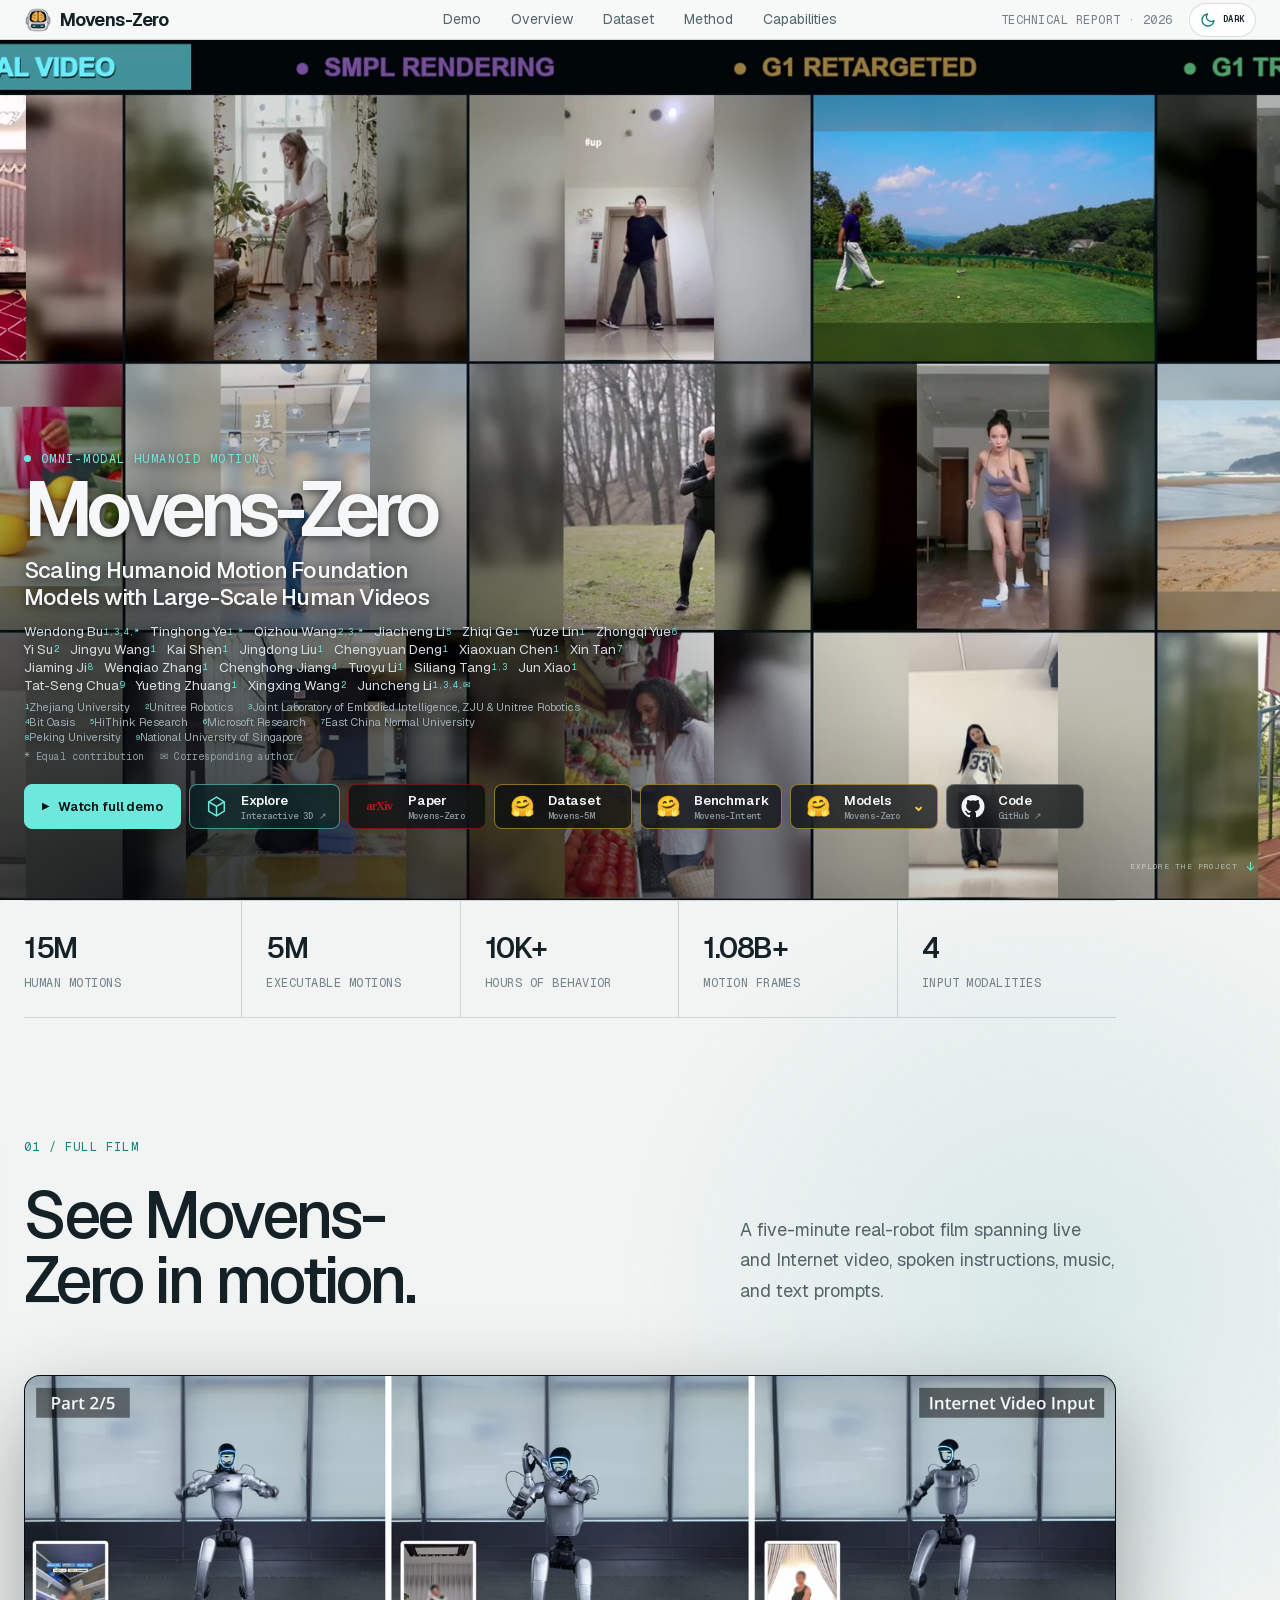
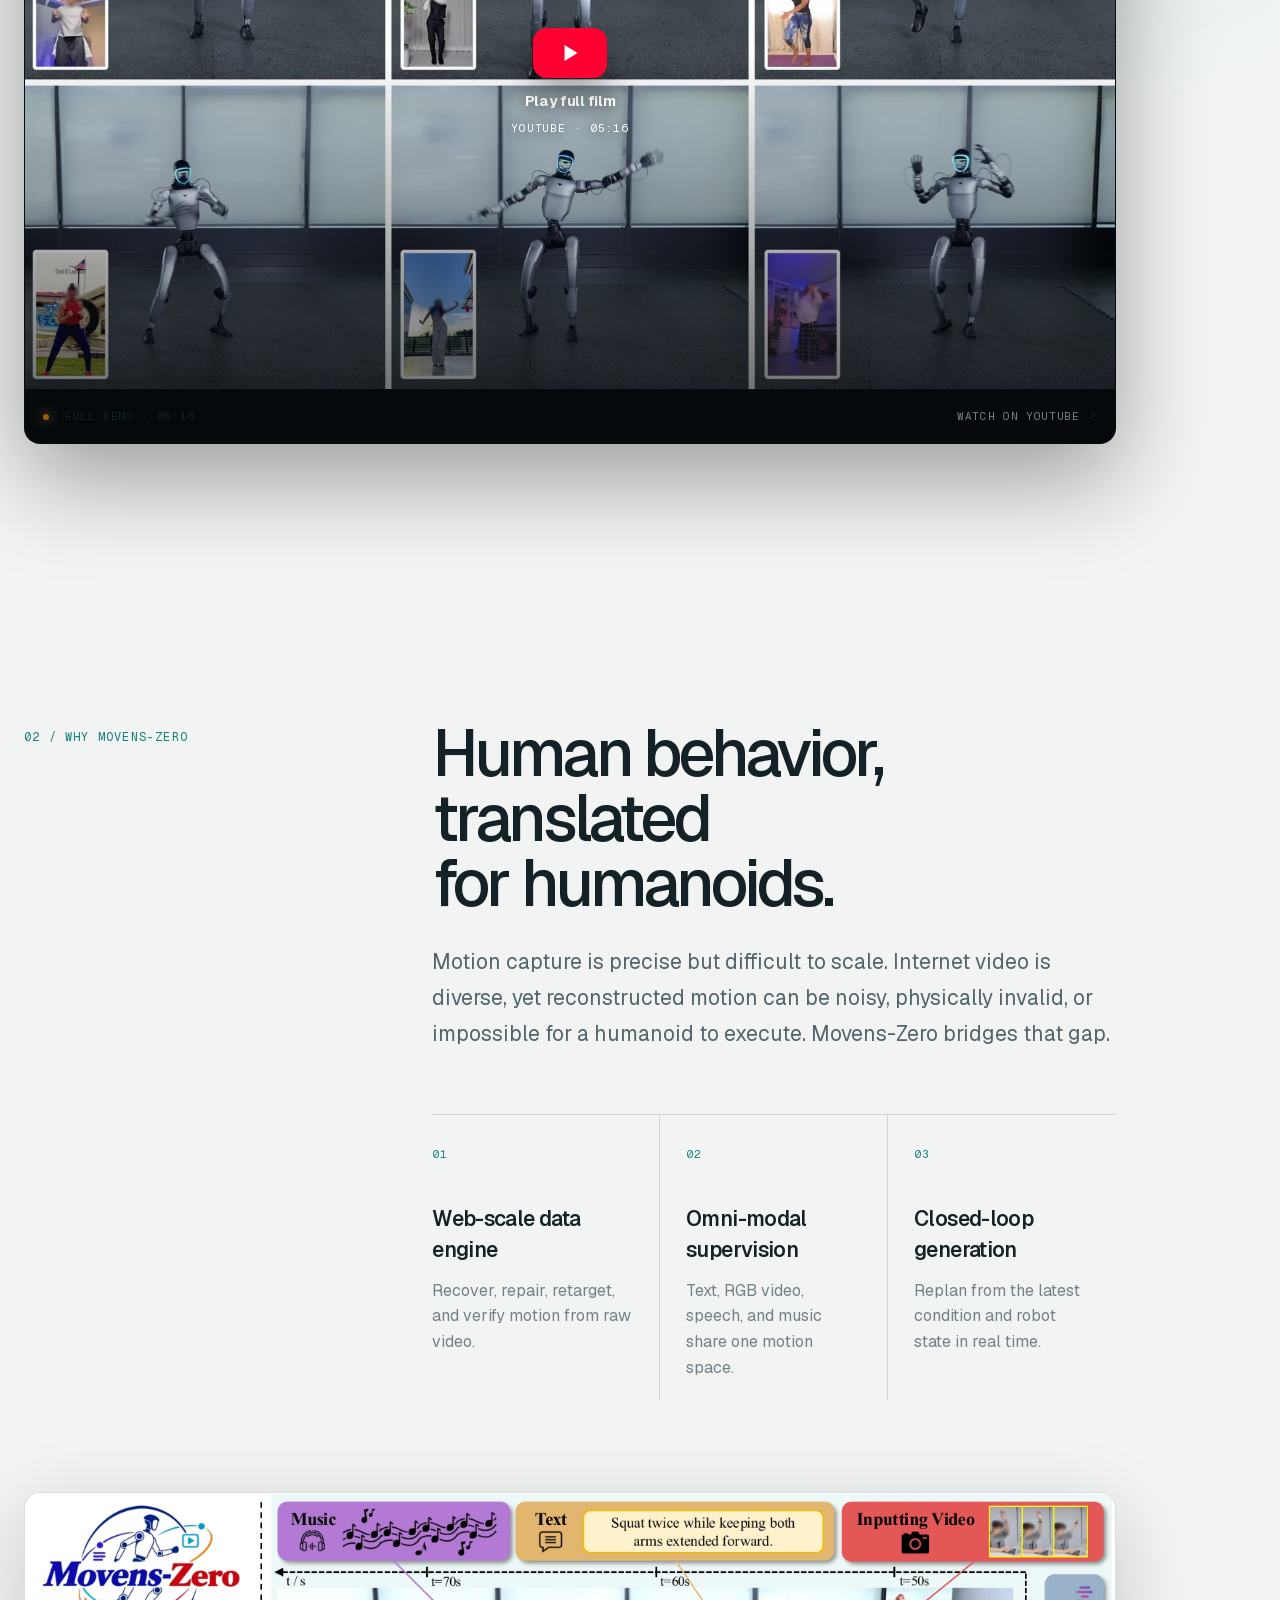
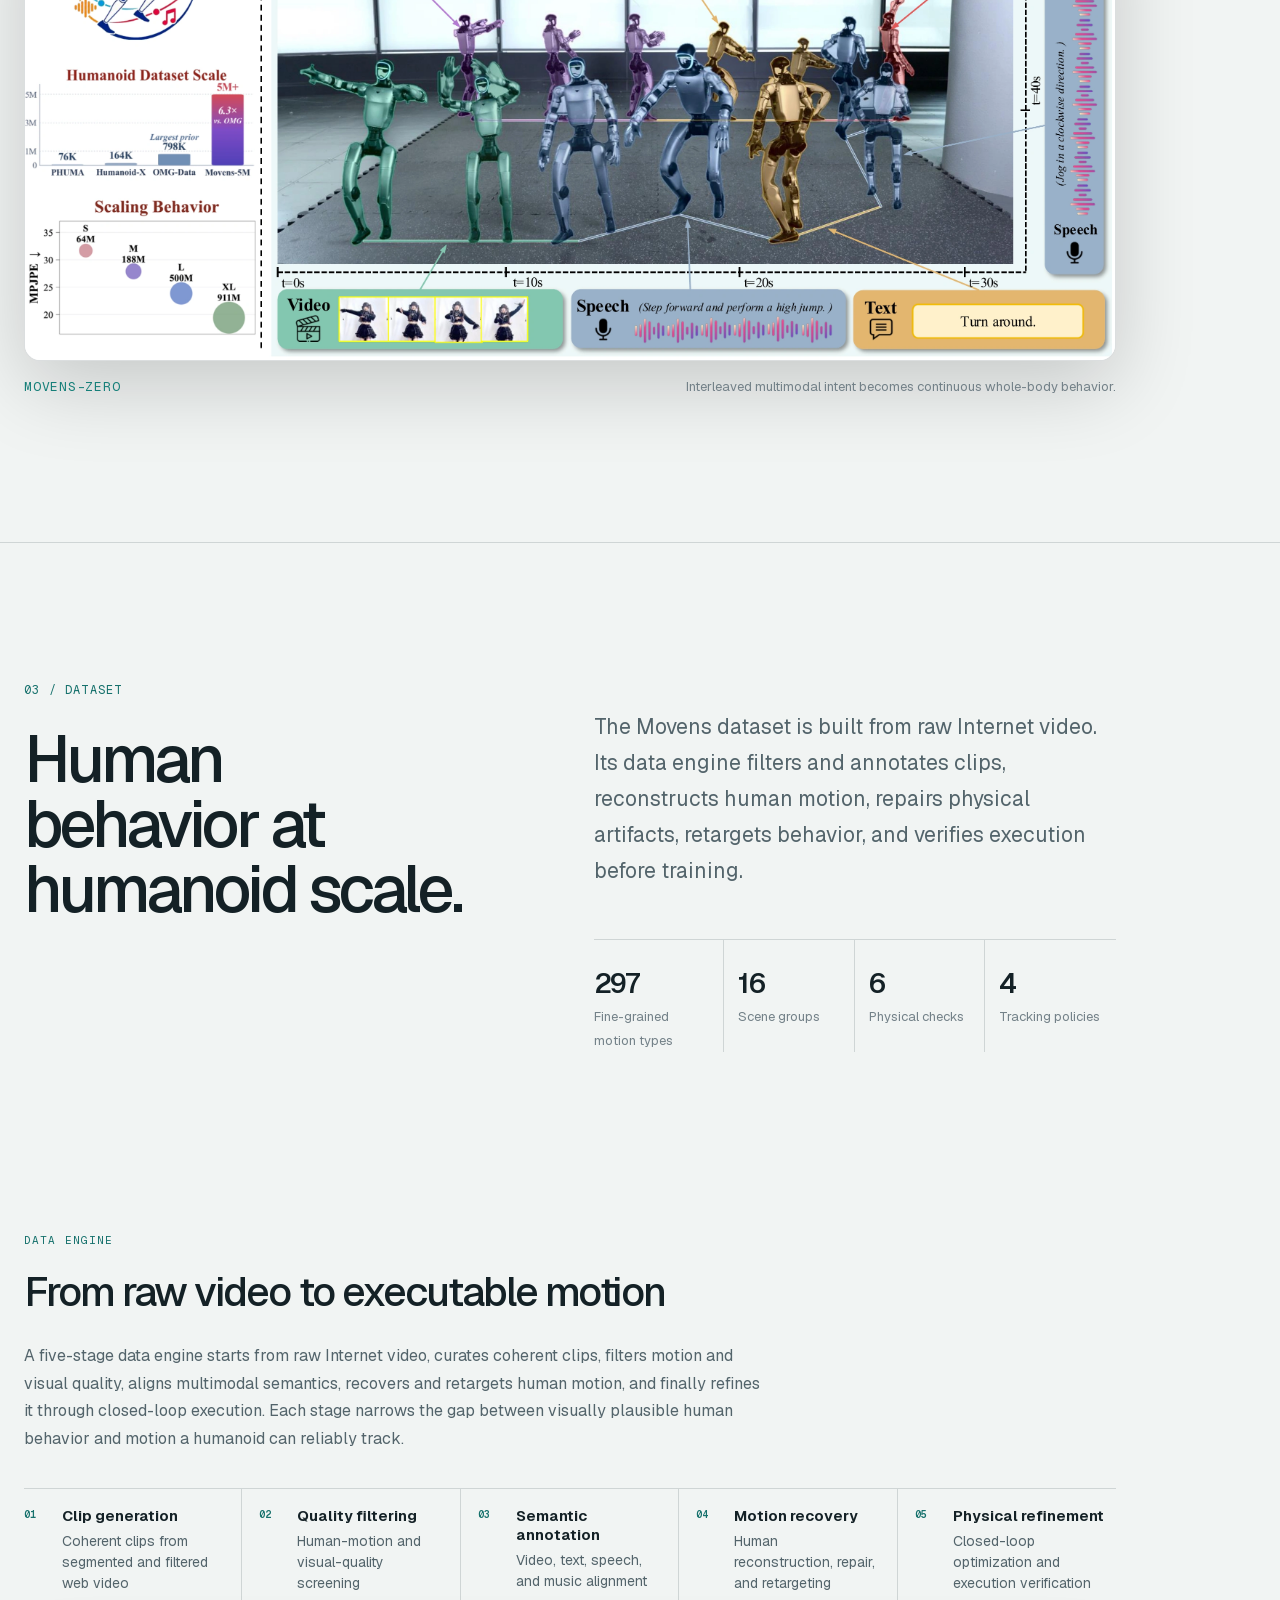
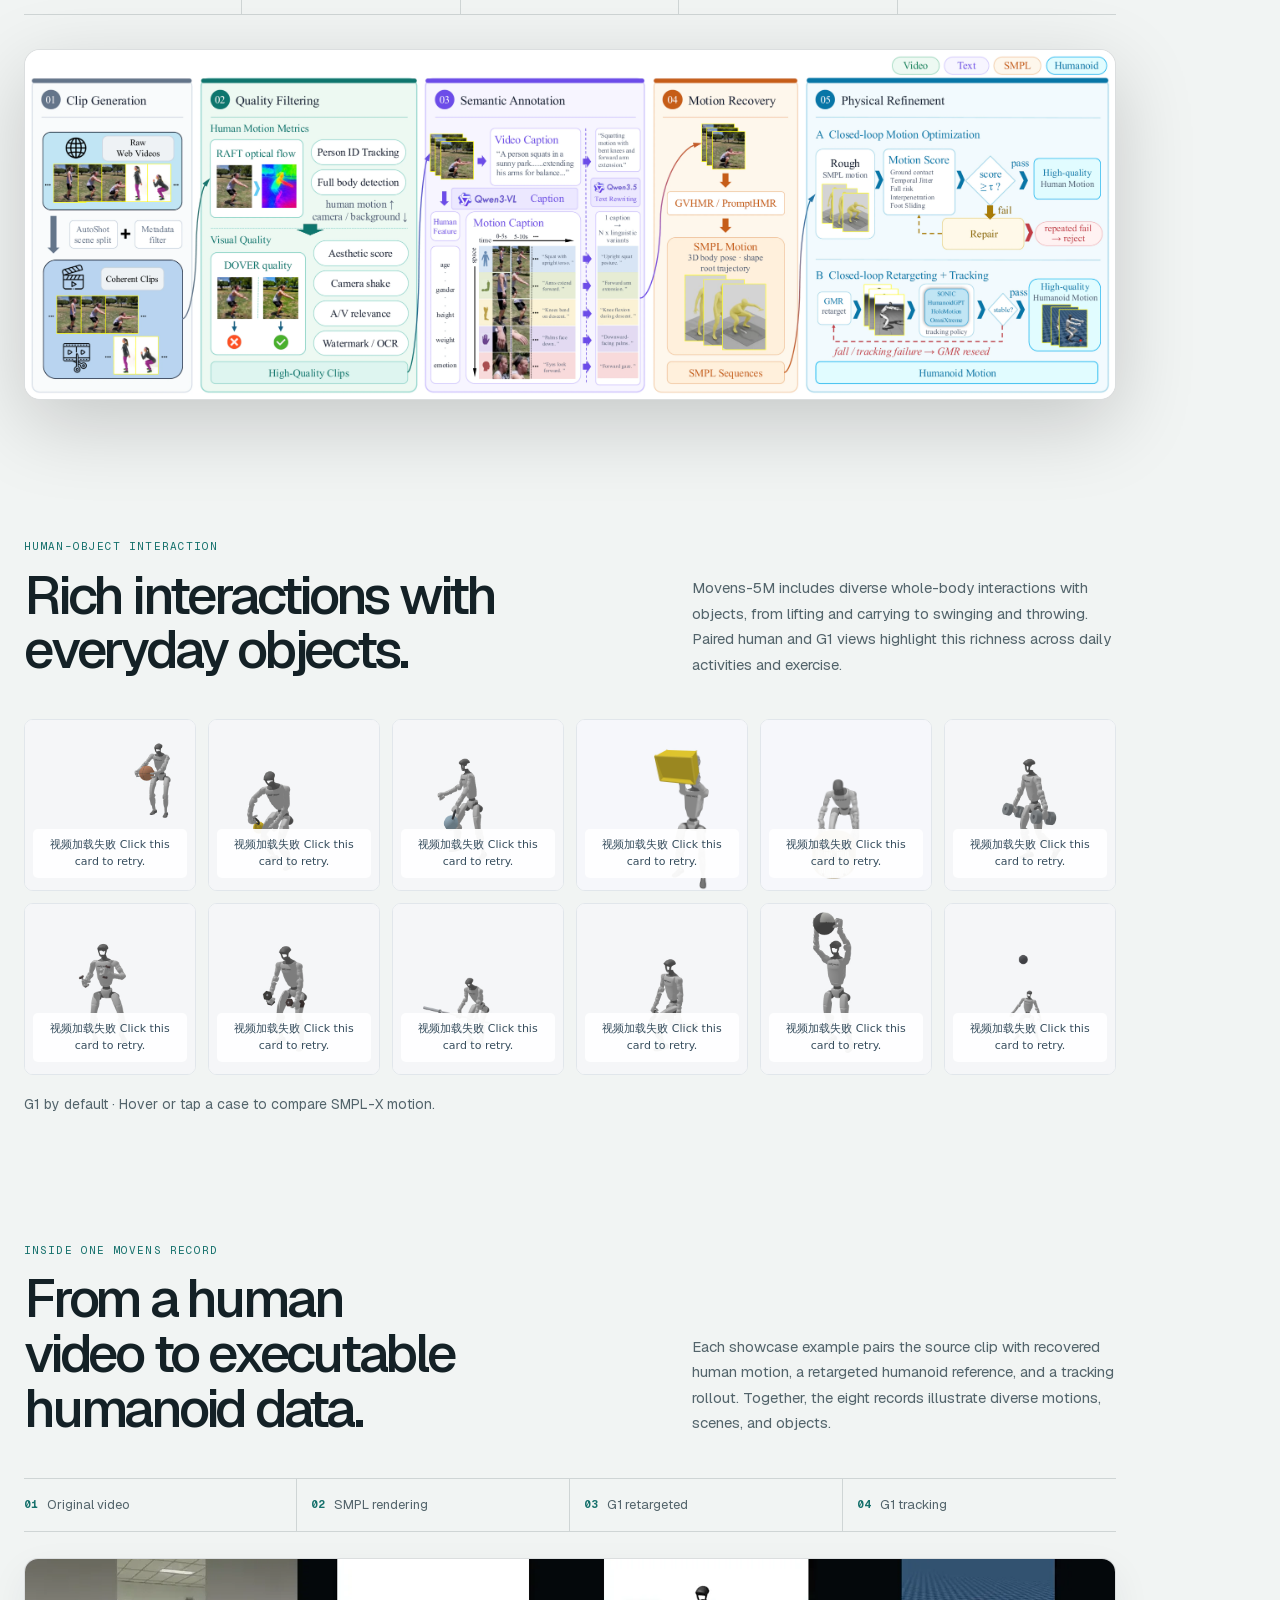
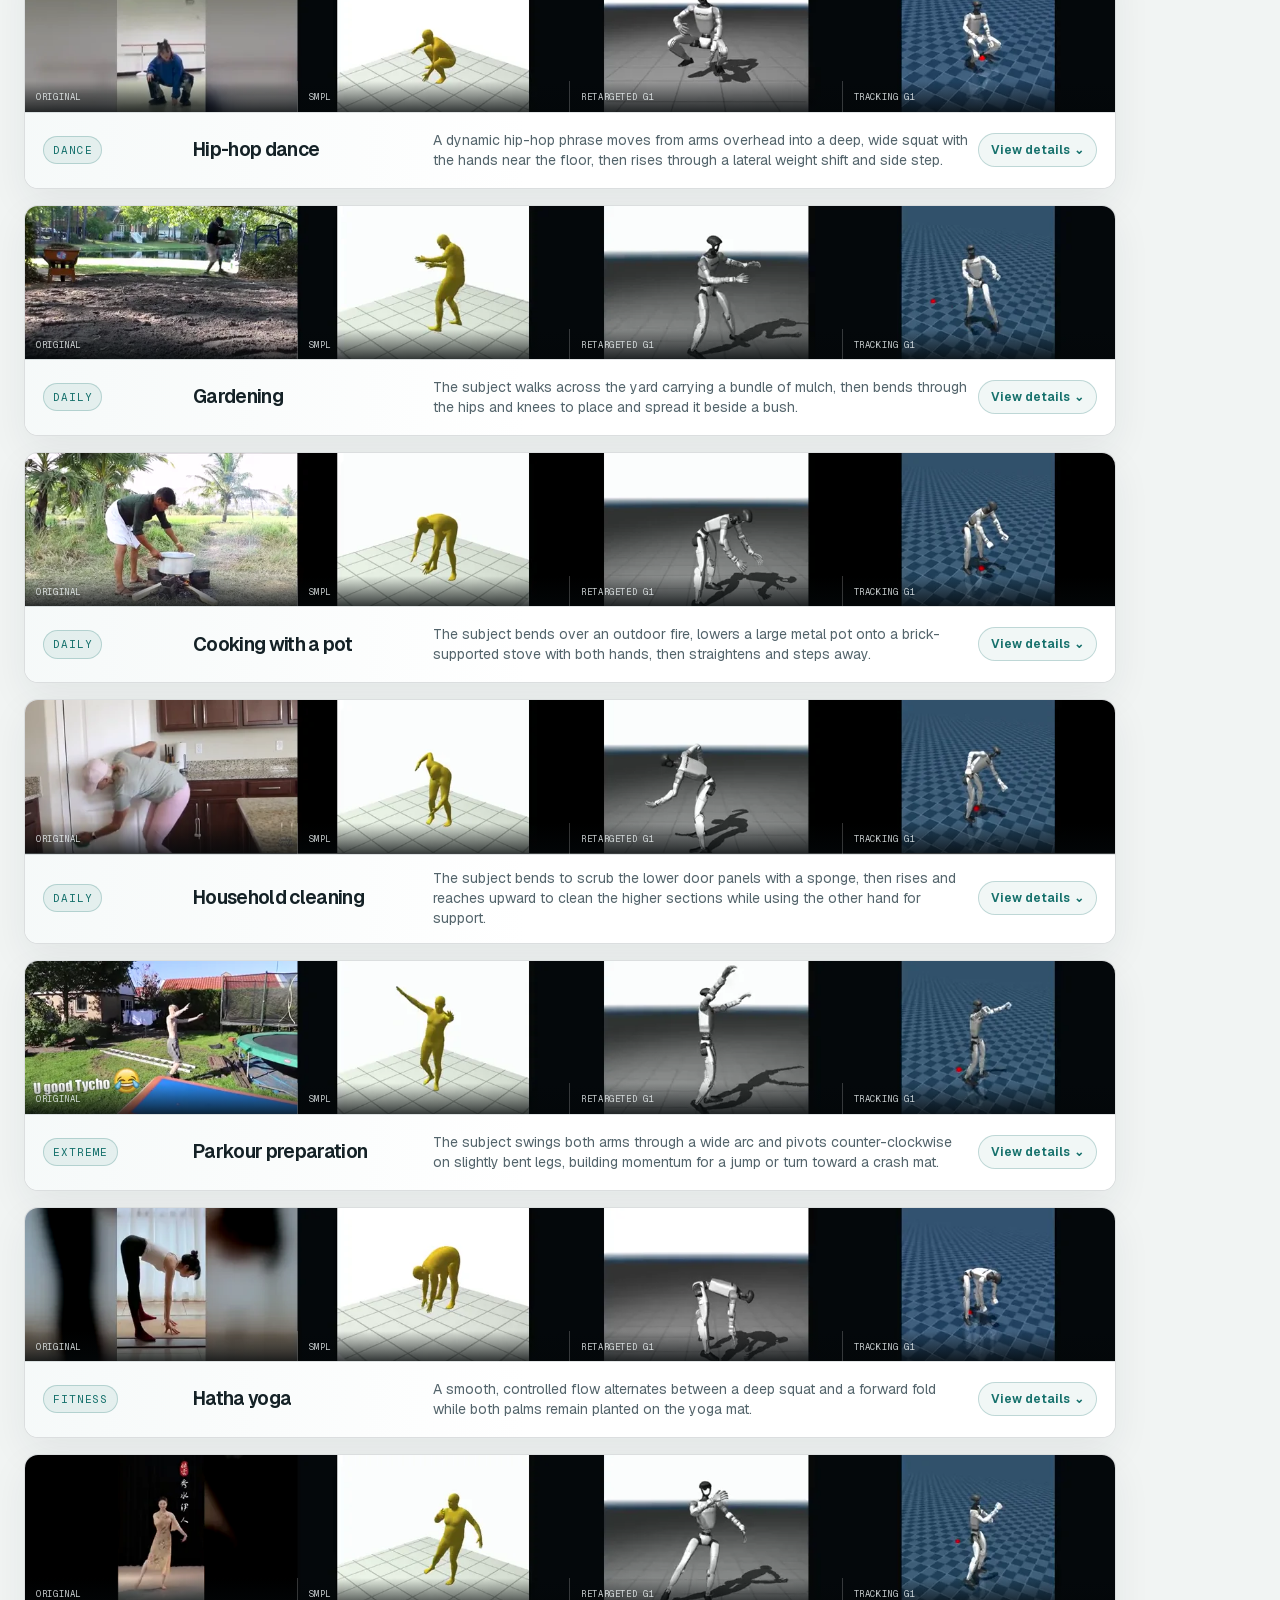
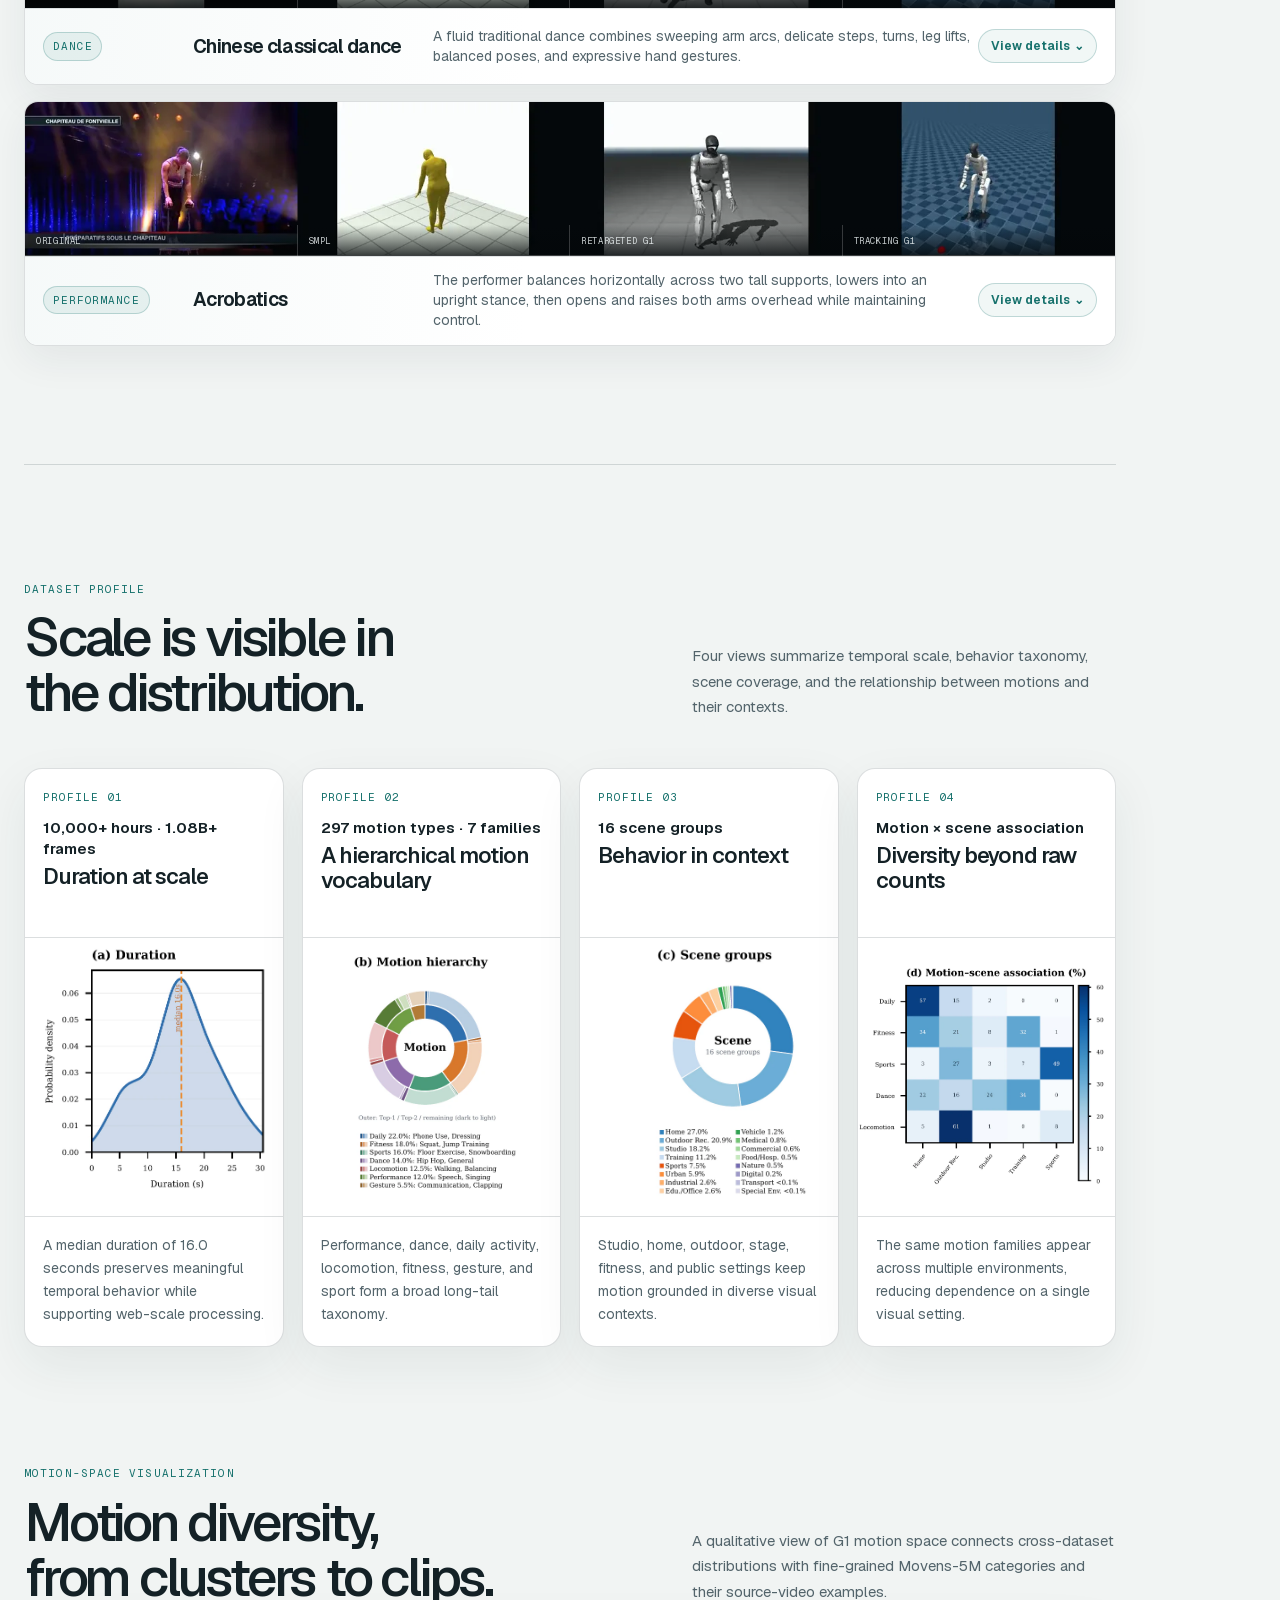
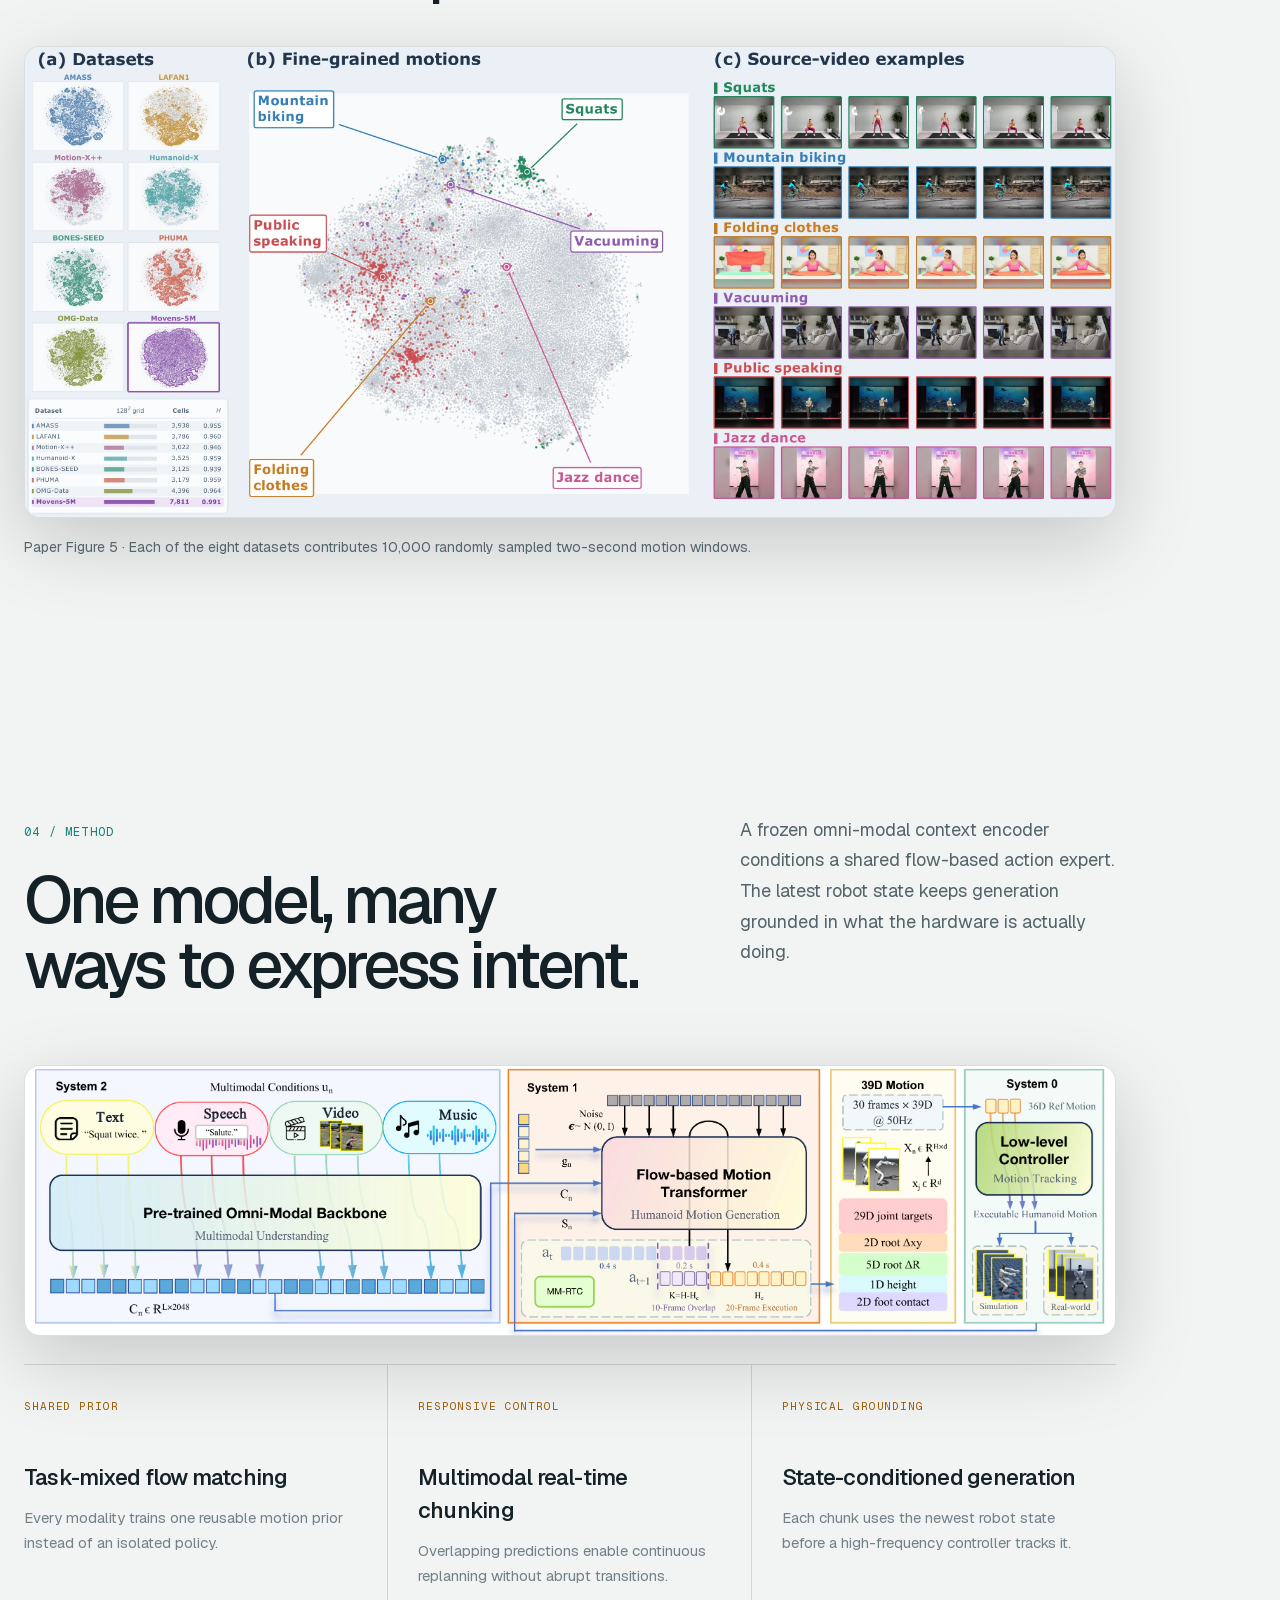
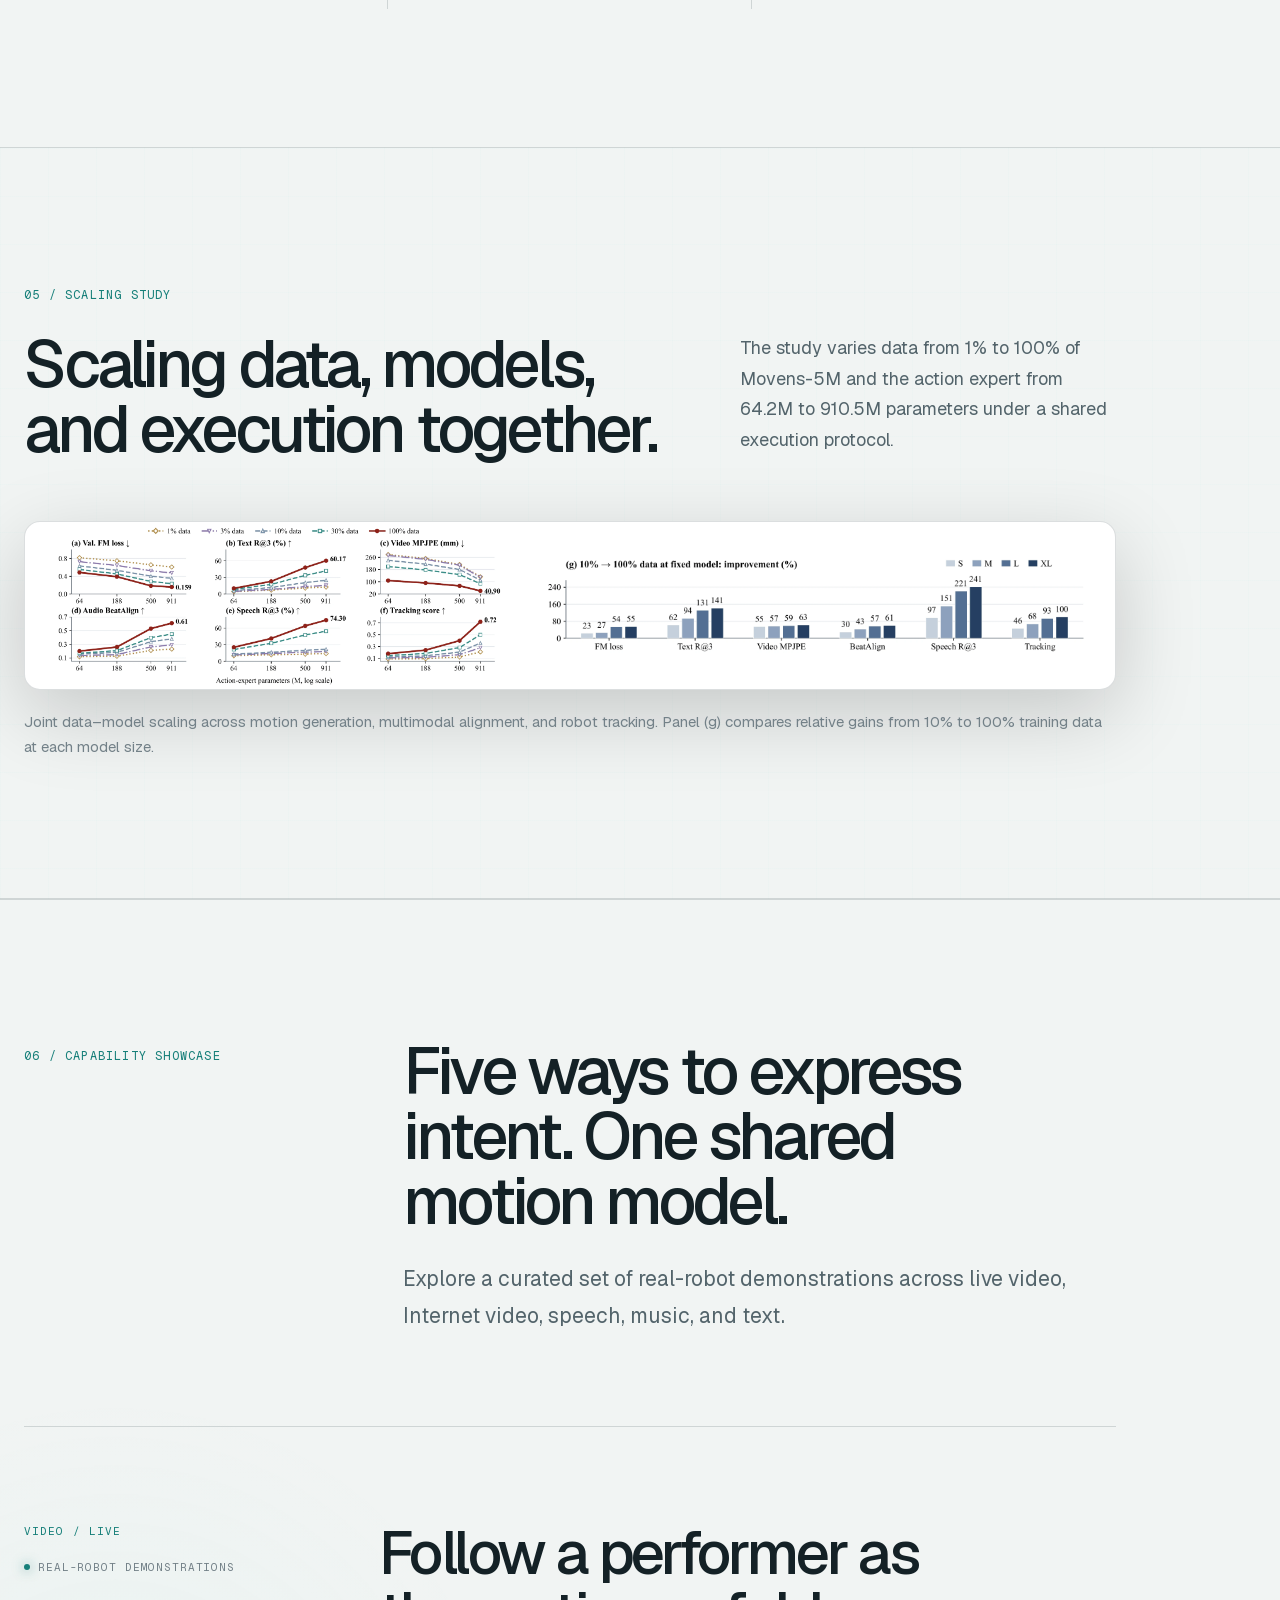
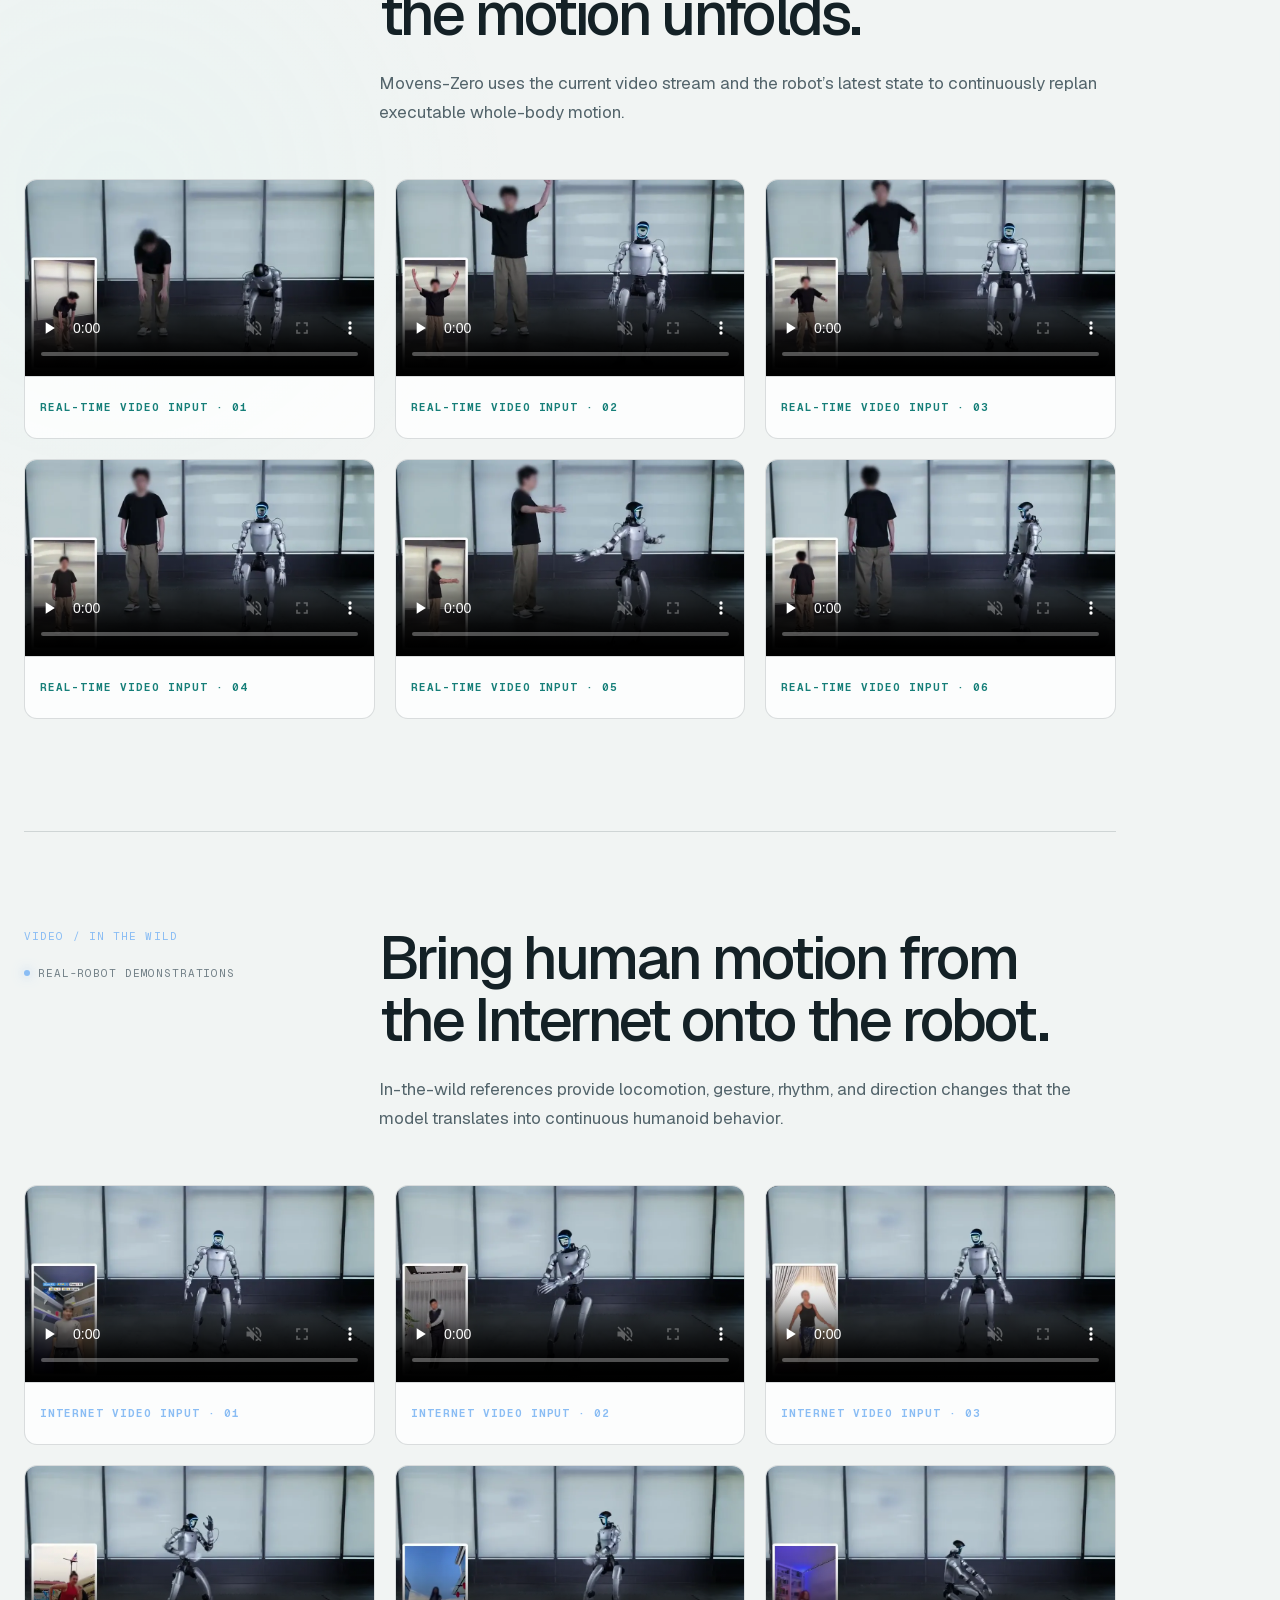
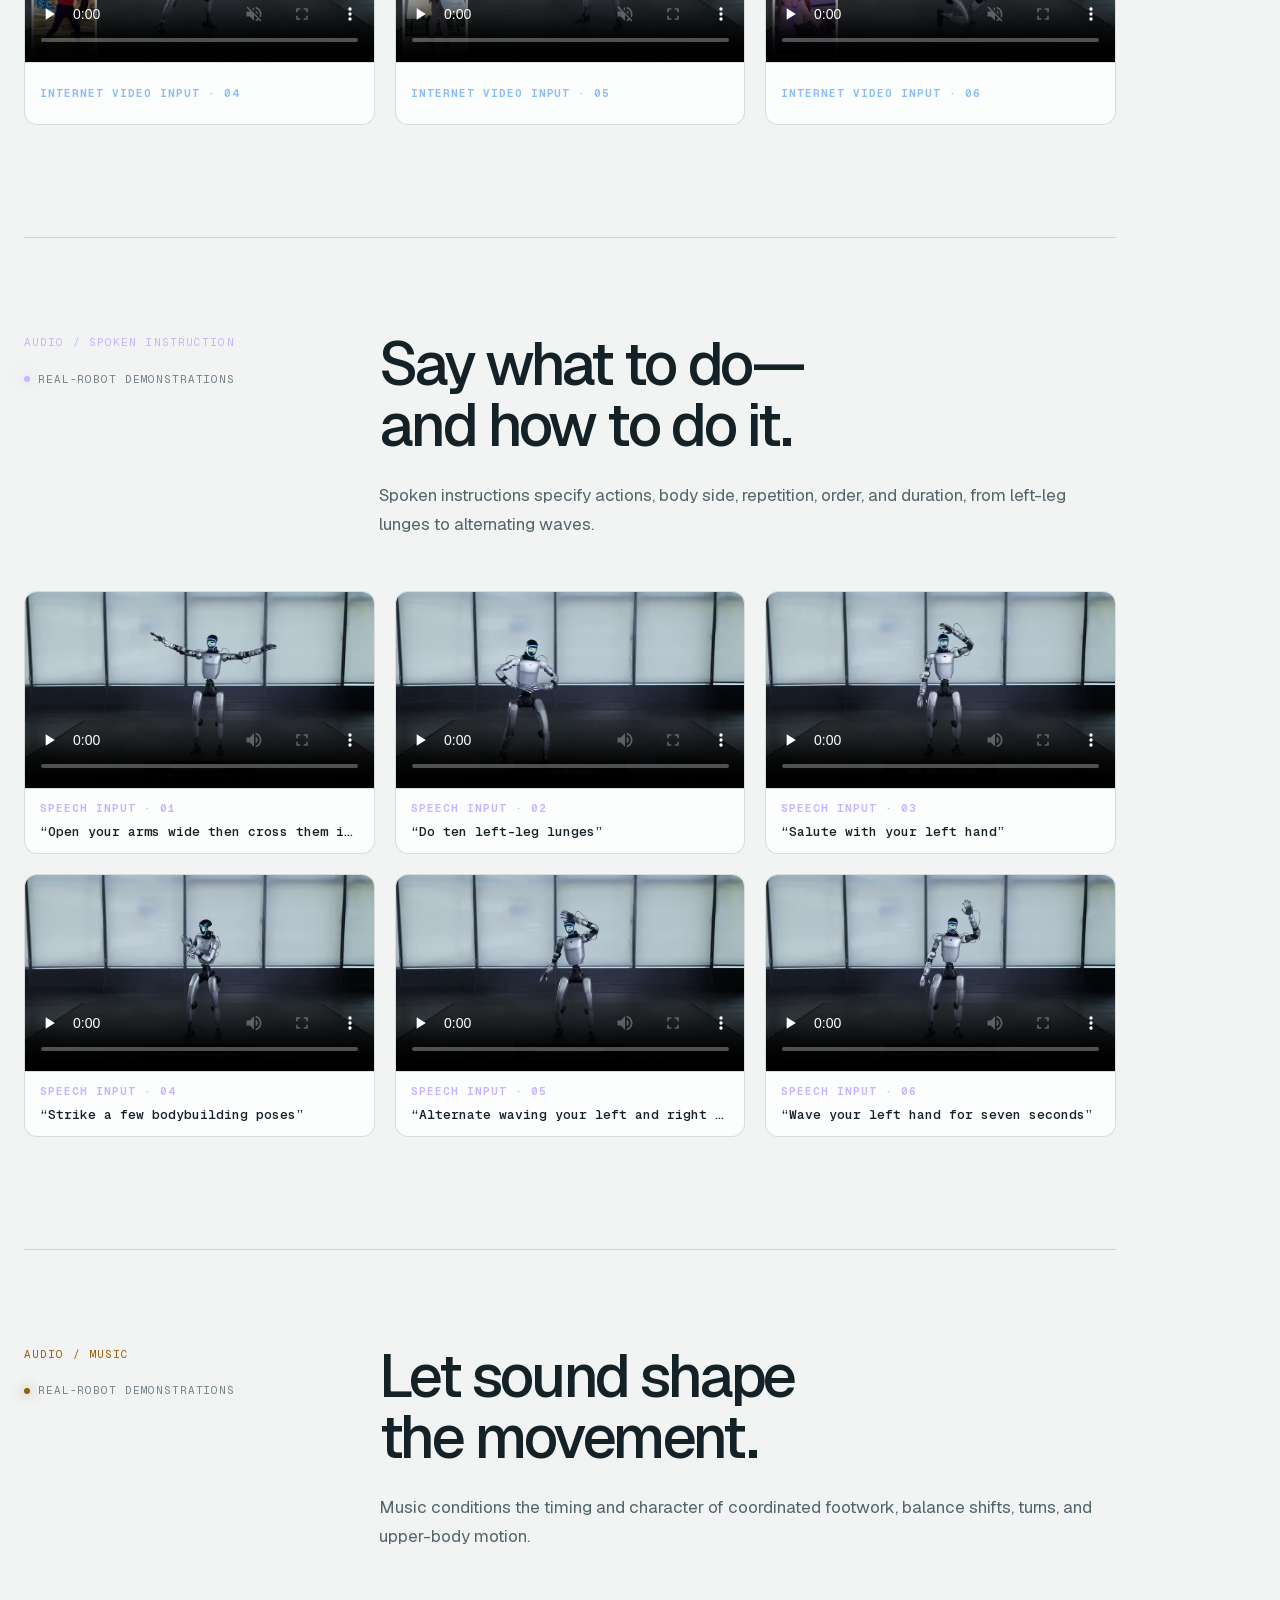
==== commit 9590c6b5: "Link the official Movens-Zero arXiv paper" ====
--- a/index.html
+++ b/index.html
@@ -1,4 +1,4 @@
-<!DOCTYPE html><html lang="en"><head><meta charSet="utf-8"/><meta name="viewport" content="width=device-width, initial-scale=1"/><link rel="preload" as="image" href="/media/figures/model.webp?v=paper368720d"/><link rel="stylesheet" href="/_next/static/css/index.eRbFXH_T.css" data-rsc-css-href="/_next/static/css/index.eRbFXH_T.css" data-precedence="vite-rsc/importer-resources"/><link rel="modulepreload" fetchPriority="low" href="/_next/static/chunks/index-Du5H6J_0.js"/><script src="/_next/static/chunks/rolldown-runtime-C60lm6uB.js" type="module" async=""></script><script src="/_next/static/chunks/framework-BaE7mD_r.js" type="module" async=""></script><script src="/_next/static/chunks/app-elements-Drg5O4vw.js" type="module" async=""></script><script src="/_next/static/chunks/hash-D0ldriCF.js" type="module" async=""></script><script src="/_next/static/chunks/record-BdkTR7AP.js" type="module" async=""></script><script src="/_next/static/chunks/app-rsc-cache-busting-Qw5XkeMb.js" type="module" async=""></script><script src="/_next/static/chunks/app-rsc-render-mode-IDJu5NEE.js" type="module" async=""></script><script src="/_next/static/chunks/headers-CeAbe3am.js" type="module" async=""></script><script src="/_next/static/chunks/protocol-headers-URL33uU5.js" type="module" async=""></script><script src="/_next/static/chunks/deployment-id-DFhHa9wO.js" type="module" async=""></script><script src="/_next/static/chunks/navigation-errors-wvgRKjB-.js" type="module" async=""></script><link rel="modulepreload" href="/_next/static/chunks/layout-segment-context-nv2RmwVT.js" crossorigin=""/><link rel="modulepreload" href="/_next/static/chunks/HomeClient-DOET9wWn.js" crossorigin=""/><title>Movens-Zero — Scaling Humanoid Motion Foundation Models</title><meta name="description" content="Movens-Zero scales humanoid motion learning with multimodal, execution-verified human behaviors."/><meta name="author" content="Wendong Bu"/><meta name="author" content="Tinghong Ye"/><meta name="author" content="Qizhou Wang"/><meta name="author" content="Jiacheng Li"/><meta name="author" content="Zhiqi Ge"/><meta name="author" content="Yuze Lin"/><meta name="author" content="Zhongqi Yue"/><meta name="author" content="Yi Su"/><meta name="author" content="Jingyu Wang"/><meta name="author" content="Kai Shen"/><meta name="author" content="Jingdong Liu"/><meta name="author" content="Chengyuan Deng"/><meta name="author" content="Xiaoxuan Chen"/><meta name="author" content="Xin Tan"/><meta name="author" content="Jiaming Ji"/><meta name="author" content="Wenqiao Zhang"/><meta name="author" content="Chenghong Jiang"/><meta name="author" content="Tuoyu Li"/><meta name="author" content="Siliang Tang"/><meta name="author" content="Jun Xiao"/><meta name="author" content="Tat-Seng Chua"/><meta name="author" content="Yueting Zhuang"/><meta name="author" content="Xingxing Wang"/><meta name="author" content="Juncheng Li"/><meta property="og:title" content="Movens-Zero — Scaling Humanoid Motion Foundation Models"/><meta property="og:description" content="Movens-Zero scales humanoid motion learning with multimodal, execution-verified human behaviors."/><meta property="og:url" content="https://movens-zero.github.io"/><meta property="og:site_name" content="Movens-Zero"/><meta property="og:type" content="website"/><meta property="og:image" content="https://movens-zero.github.io/media/posters/dataset-teaser.webp"/><meta property="og:image:width" content="2000"/><meta property="og:image:height" content="1000"/><meta property="og:image:alt" content="Movens-Zero — Scaling Humanoid Motion Foundation Models"/><meta name="twitter:card" content="summary_large_image"/><meta name="twitter:title" content="Movens-Zero — Scaling Humanoid Motion Foundation Models"/><meta name="twitter:description" content="Movens-Zero scales humanoid motion learning with multimodal, execution-verified human behaviors."/><meta name="twitter:image" content="https://movens-zero.github.io/media/posters/dataset-teaser.webp"/><link rel="shortcut icon" href="/favicon-32.png?v=7"/><link rel="icon" href="/favicon-16.png?v=7" sizes="16x16" type="image/png"/><link rel="icon" href="/favicon-32.png?v=7" sizes="32x32" type="image/png"/><link rel="icon" href="/favicon.png?v=7" sizes="512x512" type="image/png"/><link rel="apple-touch-icon" href="/apple-touch-icon.png?v=7" sizes="180x180" type="image/png"/><meta name="color-scheme" content="dark light"/><script>Object.assign(((self[Symbol.for("vinext.navigationRuntime")]??={bootstrap:{routeManifest:null},functions:{}}).bootstrap.rsc??={rsc:[]}),{params:{},nav:{"pathname":"/","searchParams":[]}})</script><link rel="modulepreload" href="/_next/static/chunks/index-Du5H6J_0.js" />
+<!DOCTYPE html><html lang="en"><head><meta charSet="utf-8"/><meta name="viewport" content="width=device-width, initial-scale=1"/><link rel="preload" as="image" href="/media/figures/model.webp?v=paper368720d"/><link rel="stylesheet" href="/_next/static/css/index.eRbFXH_T.css" data-rsc-css-href="/_next/static/css/index.eRbFXH_T.css" data-precedence="vite-rsc/importer-resources"/><link rel="modulepreload" fetchPriority="low" href="/_next/static/chunks/index-DM_-IV28.js"/><script src="/_next/static/chunks/rolldown-runtime-C60lm6uB.js" type="module" async=""></script><script src="/_next/static/chunks/framework-BaE7mD_r.js" type="module" async=""></script><script src="/_next/static/chunks/app-elements-Drg5O4vw.js" type="module" async=""></script><script src="/_next/static/chunks/hash-D0ldriCF.js" type="module" async=""></script><script src="/_next/static/chunks/record-BdkTR7AP.js" type="module" async=""></script><script src="/_next/static/chunks/app-rsc-cache-busting-7Cgs3SHN.js" type="module" async=""></script><script src="/_next/static/chunks/app-rsc-render-mode-IDJu5NEE.js" type="module" async=""></script><script src="/_next/static/chunks/headers-CeAbe3am.js" type="module" async=""></script><script src="/_next/static/chunks/protocol-headers-URL33uU5.js" type="module" async=""></script><script src="/_next/static/chunks/deployment-id-DFhHa9wO.js" type="module" async=""></script><script src="/_next/static/chunks/navigation-errors-wvgRKjB-.js" type="module" async=""></script><link rel="modulepreload" href="/_next/static/chunks/layout-segment-context-DV5yjU9N.js" crossorigin=""/><link rel="modulepreload" href="/_next/static/chunks/HomeClient-D3C84mk4.js" crossorigin=""/><title>Movens-Zero — Scaling Humanoid Motion Foundation Models</title><meta name="description" content="Movens-Zero scales humanoid motion learning with multimodal, execution-verified human behaviors."/><meta name="author" content="Wendong Bu"/><meta name="author" content="Tinghong Ye"/><meta name="author" content="Qizhou Wang"/><meta name="author" content="Jiacheng Li"/><meta name="author" content="Zhiqi Ge"/><meta name="author" content="Yuze Lin"/><meta name="author" content="Zhongqi Yue"/><meta name="author" content="Yi Su"/><meta name="author" content="Jingyu Wang"/><meta name="author" content="Kai Shen"/><meta name="author" content="Jingdong Liu"/><meta name="author" content="Chengyuan Deng"/><meta name="author" content="Xiaoxuan Chen"/><meta name="author" content="Xin Tan"/><meta name="author" content="Jiaming Ji"/><meta name="author" content="Wenqiao Zhang"/><meta name="author" content="Chenghong Jiang"/><meta name="author" content="Tuoyu Li"/><meta name="author" content="Siliang Tang"/><meta name="author" content="Jun Xiao"/><meta name="author" content="Tat-Seng Chua"/><meta name="author" content="Yueting Zhuang"/><meta name="author" content="Xingxing Wang"/><meta name="author" content="Juncheng Li"/><meta property="og:title" content="Movens-Zero — Scaling Humanoid Motion Foundation Models"/><meta property="og:description" content="Movens-Zero scales humanoid motion learning with multimodal, execution-verified human behaviors."/><meta property="og:url" content="https://movens-zero.github.io"/><meta property="og:site_name" content="Movens-Zero"/><meta property="og:type" content="website"/><meta property="og:image" content="https://movens-zero.github.io/media/posters/dataset-teaser.webp"/><meta property="og:image:width" content="2000"/><meta property="og:image:height" content="1000"/><meta property="og:image:alt" content="Movens-Zero — Scaling Humanoid Motion Foundation Models"/><meta name="twitter:card" content="summary_large_image"/><meta name="twitter:title" content="Movens-Zero — Scaling Humanoid Motion Foundation Models"/><meta name="twitter:description" content="Movens-Zero scales humanoid motion learning with multimodal, execution-verified human behaviors."/><meta name="twitter:image" content="https://movens-zero.github.io/media/posters/dataset-teaser.webp"/><link rel="shortcut icon" href="/favicon-32.png?v=7"/><link rel="icon" href="/favicon-16.png?v=7" sizes="16x16" type="image/png"/><link rel="icon" href="/favicon-32.png?v=7" sizes="32x32" type="image/png"/><link rel="icon" href="/favicon.png?v=7" sizes="512x512" type="image/png"/><link rel="apple-touch-icon" href="/apple-touch-icon.png?v=7" sizes="180x180" type="image/png"/><meta name="color-scheme" content="dark light"/><script>Object.assign(((self[Symbol.for("vinext.navigationRuntime")]??={bootstrap:{routeManifest:null},functions:{}}).bootstrap.rsc??={rsc:[]}),{params:{},nav:{"pathname":"/","searchParams":[]}})</script><link rel="modulepreload" href="/_next/static/chunks/index-DM_-IV28.js" />
 <link rel="preload" href="/_next/static/_vinext_fonts/geist-8ac0455e797f/geist-98bbbccb.woff2" as="font" type="font/woff2" crossorigin />
 <link rel="preload" href="/_next/static/_vinext_fonts/geist-mono-00e989178794/geist-mono-013b2f2f.woff2" as="font" type="font/woff2" crossorigin />
 <style data-vinext-fonts>/* cyrillic-ext */
@@ -128,7 +128,7 @@
 
 .__variable_geist_mono_1001rt9 { --font-geist-mono: 'Geist Mono', 'Geist Mono Fallback'; }
 </style>
-</head><body class="__variable_geist_19ysh9d __variable_geist_mono_1001rt9"><main class="site-shell" data-theme="dark"><nav class="site-nav" aria-label="Primary navigation"><a class="wordmark" href="#top" aria-label="Movens-Zero home"><span class="wordmark-mark" aria-hidden="true"></span><span>Movens-Zero</span></a><div class="nav-links"><a href="#demo">Demo</a><a href="#overview">Overview</a><a href="#dataset">Dataset</a><a href="#method">Method</a><a href="#behaviors">Capabilities</a></div><div class="nav-actions"><span class="nav-status">Technical Report · 2026</span><button type="button" class="theme-toggle" aria-label="Switch to light theme" aria-pressed="false"><span class="theme-toggle-icon" aria-hidden="true"><svg viewBox="0 0 24 24" fill="none" stroke="currentColor" stroke-width="2" stroke-linecap="round" stroke-linejoin="round" focusable="false"><circle cx="12" cy="12" r="4"></circle><path d="M12 2v2M12 20v2M4.93 4.93l1.42 1.42M17.66 17.66l1.41 1.41M2 12h2M20 12h2M6.34 17.66l-1.41 1.41M19.07 4.93l-1.41 1.42"></path></svg></span><b>Light</b></button></div></nav><nav class="floating-toc is-hero-hidden" aria-label="On this page" data-tone="dark"><span class="floating-toc-title">On this page</span><a href="#top" data-depth="root" class="is-active" aria-current="location" aria-label="00 Cover"><span class="floating-toc-index">00</span><span class="floating-toc-label">Cover</span></a><a href="#demo" data-depth="root" aria-label="01 Full film"><span class="floating-toc-index">01</span><span class="floating-toc-label">Full film</span></a><a href="#overview" data-depth="root" aria-label="02 Overview"><span class="floating-toc-index">02</span><span class="floating-toc-label">Overview</span></a><a href="#dataset" data-depth="root" aria-label="03 Dataset"><span class="floating-toc-index">03</span><span class="floating-toc-label">Dataset</span></a><a href="#method" data-depth="root" aria-label="04 Method"><span class="floating-toc-index">04</span><span class="floating-toc-label">Method</span></a><a href="#scaling" data-depth="root" aria-label="05 Scaling"><span class="floating-toc-index">05</span><span class="floating-toc-label">Scaling</span></a><a href="#behaviors" data-depth="root" aria-label="06 Capabilities"><span class="floating-toc-index">06</span><span class="floating-toc-label">Capabilities</span></a><a href="#behavior-realtime" data-depth="child" aria-label="06A Live video"><span class="floating-toc-index">06A</span><span class="floating-toc-label">Live video</span></a><a href="#behavior-internet" data-depth="child" aria-label="06B Internet video"><span class="floating-toc-index">06B</span><span class="floating-toc-label">Internet video</span></a><a href="#behavior-speech" data-depth="child" aria-label="06C Speech"><span class="floating-toc-index">06C</span><span class="floating-toc-label">Speech</span></a><a href="#behavior-music" data-depth="child" aria-label="06D Music"><span class="floating-toc-index">06D</span><span class="floating-toc-label">Music</span></a><a href="#behavior-text" data-depth="child" aria-label="06E Text"><span class="floating-toc-index">06E</span><span class="floating-toc-label">Text</span></a><a href="#citation" data-depth="root" aria-label="07 Citation"><span class="floating-toc-index">07</span><span class="floating-toc-label">Citation</span></a></nav><section class="hero" id="top"><video class="hero-background" autoPlay="" muted="" loop="" playsInline="" preload="metadata" poster="/media/posters/dataset-teaser.webp?v=teaser2s3" aria-hidden="true" tabindex="-1"><source src="/media/video/dataset-teaser.mp4?v=teaser2s3" type="video/mp4"/></video><span class="hero-scrim" aria-hidden="true"></span><div class="hero-inner"><div class="hero-copy"><p class="eyebrow"><span class="status-dot" aria-hidden="true"></span>Omni-modal humanoid motion</p><h1 class="hero-title"><span class="hero-name">Movens-Zero</span><span class="hero-paper-title">Scaling Humanoid Motion Foundation Models with Large-Scale Human Videos</span></h1><div class="publication-credits"><div class="author-line" aria-label="Paper authors"><p class="publication-author-row"><span class="author-name">Wendong Bu<sup>1,3,4<!-- -->,*</sup></span><span class="author-name">Tinghong Ye<sup>1<!-- -->,*</sup></span><span class="author-name">Qizhou Wang<sup>2,3<!-- -->,*</sup></span><span class="author-name">Jiacheng Li<sup>5</sup></span><span class="author-name">Zhiqi Ge<sup>1</sup></span><span class="author-name">Yuze Lin<sup>1</sup></span><span class="author-name">Zhongqi Yue<sup>6</sup></span></p><p class="publication-author-row"><span class="author-name">Yi Su<sup>2</sup></span><span class="author-name">Jingyu Wang<sup>1</sup></span><span class="author-name">Kai Shen<sup>1</sup></span><span class="author-name">Jingdong Liu<sup>1</sup></span><span class="author-name">Chengyuan Deng<sup>1</sup></span><span class="author-name">Xiaoxuan Chen<sup>1</sup></span><span class="author-name">Xin Tan<sup>7</sup></span></p><p class="publication-author-row"><span class="author-name">Jiaming Ji<sup>8</sup></span><span class="author-name">Wenqiao Zhang<sup>1</sup></span><span class="author-name">Chenghong Jiang<sup>4</sup></span><span class="author-name">Tuoyu Li<sup>1</sup></span><span class="author-name">Siliang Tang<sup>1,3</sup></span><span class="author-name">Jun Xiao<sup>1</sup></span></p><p class="publication-author-row"><span class="author-name">Tat-Seng Chua<sup>9</sup></span><span class="author-name">Yueting Zhuang<sup>1</sup></span><span class="author-name">Xingxing Wang<sup>2</sup></span><span class="author-name">Juncheng Li<sup>1,3,4<!-- -->,✉</sup></span></p></div><div class="affiliation-line" aria-label="Paper affiliations"><p class="publication-institution-row"><span class="institution-name"><sup>1</sup>Zhejiang University</span><span class="institution-name"><sup>2</sup>Unitree Robotics</span><span class="institution-name"><sup>3</sup>Joint Laboratory of Embodied Intelligence, ZJU &amp; Unitree Robotics</span></p><p class="publication-institution-row"><span class="institution-name"><sup>4</sup>Bit Oasis</span><span class="institution-name"><sup>5</sup>HiThink Research</span><span class="institution-name"><sup>6</sup>Microsoft Research</span><span class="institution-name"><sup>7</sup>East China Normal University</span></p><p class="publication-institution-row"><span class="institution-name"><sup>8</sup>Peking University</span><span class="institution-name"><sup>9</sup>National University of Singapore</span></p></div><p class="publication-notes"><span>* Equal contribution</span><span>✉ Corresponding author</span></p></div><div class="hero-actions" aria-label="Project resources"><a class="button button-primary" href="#demo"><span class="play-icon" aria-hidden="true">▶</span>Watch full demo</a><a class="button button-resource button-explorer" href="/explorer" target="_blank" rel="noreferrer" aria-label="Open the interactive motion explorer in a new tab"><span class="resource-mark resource-mark-explorer" aria-hidden="true"><svg viewBox="0 0 24 24" role="presentation"><path d="M4.5 7.5 12 3l7.5 4.5v9L12 21l-7.5-4.5v-9Z"></path><path d="m4.8 7.7 7.2 4.2 7.2-4.2M12 12v8.5"></path></svg></span><span class="resource-copy">Explore <small class="resource-release-name">Interactive 3D ↗</small></span></a><a class="button button-resource button-arxiv" href="https://github.com/Movens-Zero/Movens-Zero-Paper/blob/main/Movens-Zero-261030.pdf" target="_blank" rel="noreferrer" aria-label="Read the Movens-Zero paper PDF (opens in a new tab)"><span class="resource-mark resource-mark-arxiv" aria-hidden="true">arXiv</span><span class="resource-copy">Paper <small class="resource-release-name">Movens-Zero</small></span></a><a class="button button-resource button-huggingface" href="https://huggingface.co/datasets/wendell0218/OmniHM-5M" target="_blank" rel="noreferrer"><span class="resource-mark resource-mark-hf" aria-hidden="true">🤗</span><span class="resource-copy">Dataset <small class="resource-release-name">Movens-5M</small></span></a><a class="button button-resource button-huggingface" href="https://huggingface.co/datasets/wendell0218/OmniHM-Intent" target="_blank" rel="noreferrer" aria-label="Movens-Intent benchmark on Hugging Face (opens in a new tab)"><span class="resource-mark resource-mark-hf" aria-hidden="true">🤗</span><span class="resource-copy">Benchmark <small class="resource-release-name">Movens-Intent</small></span></a><div class="model-resource"><button type="button" class="button button-resource button-huggingface button-models" aria-expanded="false" aria-controls="model-scale-panel"><span class="resource-mark resource-mark-hf" aria-hidden="true">🤗</span><span class="resource-copy">Models <small class="resource-release-name">Movens-Zero</small></span><span class="model-trigger-chevron" aria-hidden="true">⌄</span></button><div class="model-scale-popover" id="model-scale-panel" hidden=""><div class="model-scale-list"><a class="model-scale-row" href="https://huggingface.co/wendell0218/Movens-Zero-S" target="_blank" rel="noreferrer" aria-label="Movens-Zero-S checkpoint on Hugging Face (opens in a new tab)"><b>S</b><span><strong>64.2M</strong><small>3<!-- --> layers · width <!-- -->768</small></span><i>Hugging Face <span aria-hidden="true">↗</span></i></a><a class="model-scale-row" href="https://huggingface.co/wendell0218/Movens-Zero-M" target="_blank" rel="noreferrer" aria-label="Movens-Zero-M checkpoint on Hugging Face (opens in a new tab)"><b>M</b><span><strong>187.9M</strong><small>4<!-- --> layers · width <!-- -->1,152</small></span><i>Hugging Face <span aria-hidden="true">↗</span></i></a><a class="model-scale-row" href="https://huggingface.co/wendell0218/Movens-Zero-L" target="_blank" rel="noreferrer" aria-label="Movens-Zero-L checkpoint on Hugging Face (opens in a new tab)"><b>L</b><span><strong>500.1M</strong><small>6<!-- --> layers · width <!-- -->1,536</small></span><i>Hugging Face <span aria-hidden="true">↗</span></i></a><a class="model-scale-row" href="https://huggingface.co/wendell0218/Movens-Zero-XL" target="_blank" rel="noreferrer" aria-label="Movens-Zero-XL checkpoint on Hugging Face (opens in a new tab)"><b>XL</b><span><strong>910.5M</strong><small>7<!-- --> layers · width <!-- -->1,920</small></span><i>Hugging Face <span aria-hidden="true">↗</span></i></a></div></div></div><a class="button button-resource button-github" href="https://github.com/wendell0218/Movens-Zero" target="_blank" rel="noreferrer" aria-label="Code on GitHub (opens in a new tab)"><span class="resource-mark resource-mark-github" aria-hidden="true"><svg viewBox="0 0 24 24" role="presentation"><path d="M10.226 17.284c-2.965-.36-5.054-2.493-5.054-5.256 0-1.123.404-2.336 1.078-3.144-.292-.741-.247-2.314.09-2.965.898-.112 2.111.36 2.83 1.01.853-.269 1.752-.404 2.853-.404 1.1 0 1.999.135 2.807.382.696-.629 1.932-1.1 2.83-.988.315.606.36 2.179.067 2.942.72.854 1.101 2 1.101 3.167 0 2.763-2.089 4.852-5.098 5.234.763.494 1.28 1.572 1.28 2.807v2.336c0 .674.561 1.056 1.235.786 4.066-1.55 7.255-5.615 7.255-10.646C23.5 6.188 18.334 1 11.978 1 5.62 1 .5 6.188.5 12.545c0 4.986 3.167 9.12 7.435 10.669.606.225 1.19-.18 1.19-.786V20.63a2.9 2.9 0 0 1-1.078.224c-1.483 0-2.359-.808-2.987-2.313-.247-.607-.517-.966-1.034-1.033-.27-.023-.359-.135-.359-.27 0-.27.45-.471.898-.471.652 0 1.213.404 1.797 1.235.45.651.921.943 1.483.943.561 0 .92-.202 1.437-.719.382-.381.674-.718.944-.943"></path></svg></span><span class="resource-copy">Code <small class="resource-release-name">GitHub ↗</small></span></a></div></div></div><a class="hero-scroll" href="#demo">Explore the project <span aria-hidden="true">↓</span></a></section><section class="metric-rail" aria-label="Movens dataset highlights"><article><strong>15M</strong><span>Human motions</span></article><article><strong>5M</strong><span>Executable motions</span></article><article><strong>10K+</strong><span>Hours of behavior</span></article><article><strong>1.08B+</strong><span>Motion frames</span></article><article><strong>4</strong><span>Input modalities</span></article></section><section class="section feature-demo-section" id="demo"><div class="section-heading"><div><p class="section-index">01 / Full film</p><h2>See Movens-Zero in motion.</h2></div><p>A five-minute real-robot film spanning live and Internet video, spoken instructions, music, and text prompts.</p></div><div class="feature-video-shell"><button type="button" class="youtube-poster" aria-label="Play the full Movens-Zero demo on YouTube"><img src="/media/posters/movens-zero-full-demo.webp" alt=""/><span class="youtube-poster-shade" aria-hidden="true"></span><span class="youtube-play" aria-hidden="true"><i></i><b>Play full film</b><small>YouTube · 05:16</small></span></button><div class="video-meta"><span><i aria-hidden="true"></i> Full demo · 05:16</span><a href="https://youtu.be/r8vKR77GkQo" target="_blank" rel="noreferrer">Watch on YouTube <span aria-hidden="true">↗</span></a></div></div></section><div class="overview-section" id="overview"><section class="section split-intro"><div><p class="section-index">02 / Why Movens-Zero</p></div><div><h2>Human behavior, translated for humanoids.</h2><p class="section-lede">Motion capture is precise but difficult to scale. Internet video is diverse, yet reconstructed motion can be noisy, physically invalid, or impossible for a humanoid to execute. Movens-Zero bridges that gap.</p><div class="contribution-grid"><article><span>01</span><h3>Web-scale data engine</h3><p>Recover, repair, retarget, and verify motion from raw video.</p></article><article><span>02</span><h3>Omni-modal supervision</h3><p>Text, RGB video, speech, and music share one motion space.</p></article><article><span>03</span><h3>Closed-loop generation</h3><p>Replan from the latest condition and robot state in real time.</p></article></div></div></section><figure class="overview-figure"><div class="figure-frame figure-frame-light"><img src="/media/figures/intro_v2.webp?v=paper7b9489e" alt="Movens-Zero overview showing multimodal inputs, continuous humanoid behavior, dataset scale, and model scaling"/></div><figcaption><span>Movens-Zero</span>Interleaved multimodal intent becomes continuous whole-body behavior.</figcaption></figure></div><section class="dataset-band" id="dataset"><div class="section dataset-intro"><div><p class="section-index">03 / Dataset</p><h2>Human behavior at humanoid scale.</h2></div><div><p class="section-lede">The Movens dataset is built from raw Internet video. Its data engine filters and annotates clips, reconstructs human motion, repairs physical artifacts, retargets behavior, and verifies execution before training.</p><div class="dataset-facts"><article><strong>297</strong><span>Fine-grained motion types</span></article><article><strong>16</strong><span>Scene groups</span></article><article><strong>6</strong><span>Physical checks</span></article><article><strong>4</strong><span>Tracking policies</span></article></div></div></div><div class="section pipeline-layout"><div class="pipeline-copy"><p class="micro-label">Data engine</p><h3>From raw video to executable motion</h3><p class="pipeline-description">A five-stage data engine starts from raw Internet video, curates coherent clips, filters motion and visual quality, aligns multimodal semantics, recovers and retargets human motion, and finally refines it through closed-loop execution. Each stage narrows the gap between visually plausible human behavior and motion a humanoid can reliably track.</p></div><ol class="pipeline-stage-summary" aria-label="Five stages of the Movens data engine"><li><b>01</b><span><strong>Clip generation</strong>Coherent clips from segmented and filtered web video</span></li><li><b>02</b><span><strong>Quality filtering</strong>Human-motion and visual-quality screening</span></li><li><b>03</b><span><strong>Semantic annotation</strong>Video, text, speech, and music alignment</span></li><li><b>04</b><span><strong>Motion recovery</strong>Human reconstruction, repair, and retargeting</span></li><li><b>05</b><span><strong>Physical refinement</strong>Closed-loop optimization and execution verification</span></li></ol><div class="figure-frame figure-frame-light pipeline-figure"><img src="/media/figures/pipeline_v3.webp?v=paper368720d" alt="Five-stage Movens data pipeline from web video curation to physical humanoid execution verification"/></div></div><div class="section dataset-interactions-section" id="human-object-interactions" aria-labelledby="movens-interaction-title"><div class="dataset-showcase-heading"><div><p class="micro-label">Human–object interaction</p><h3 id="movens-interaction-title">Rich interactions with everyday objects.</h3></div><p>Movens-5M includes diverse whole-body interactions with objects, from lifting and carrying to swinging and throwing. Paired human and G1 views highlight this richness across daily activities and exercise.</p></div><div class="dataset-interactions-media" id="dataset-interaction-gallery-slot"></div><p class="dataset-interaction-hint">G1 by default · Hover or tap a case to compare SMPL-X motion.</p></div><div class="section dataset-samples-section"><div class="dataset-showcase-heading"><div><p class="micro-label">Inside one Movens record</p><h3>From a human video to executable humanoid data.</h3></div><p>Each showcase example pairs the source clip with recovered human motion, a retargeted humanoid reference, and a tracking rollout. Together, the eight records illustrate diverse motions, scenes, and objects.</p></div><div class="dataset-stage-key" aria-label="Video panel order"><span><b>01</b>Original video</span><span><b>02</b>SMPL rendering</span><span><b>03</b>G1 retargeted</span><span><b>04</b>G1 tracking</span></div><div class="dataset-record-list"><article class="dataset-record "><button id="dataset-trigger-hip-hop-dance" type="button" class="dataset-record-card" aria-expanded="false" aria-controls="dataset-details-hip-hop-dance" aria-label="Expand details for Hip-hop dance"><div class="dataset-record-film"><video muted="" loop="" playsInline="" preload="none" poster="/media/posters/dataset-samples/hip-hop-dance.webp" aria-hidden="true" tabindex="-1"><source src="/media/video/dataset-samples/hip-hop-dance.mp4" type="video/mp4"/></video><div class="dataset-record-stages" aria-hidden="true"><span>Original</span><span>SMPL</span><span>Retargeted G1</span><span>Tracking G1</span></div></div><div class="dataset-record-copy"><p>dance</p><h4>Hip-hop dance</h4><span>A dynamic hip-hop phrase moves from arms overhead into a deep, wide squat with the hands near the floor, then rises through a lateral weight shift and side step.</span><b>View details<!-- --> <i aria-hidden="true">⌄</i></b></div></button><div id="dataset-details-hip-hop-dance" class="dataset-inline-details" role="region" aria-labelledby="dataset-trigger-hip-hop-dance" aria-hidden="true" inert=""><div class="dataset-inline-inner"><div class="dataset-detail-facts" aria-label="Record facts"><article><span>Duration</span><strong>5.06<!-- --> s</strong></article><article><span>Source FPS</span><strong>16.0</strong></article><article><span>Source audio</span><strong>Not detected</strong></article><article><span>Objects</span><strong>None tagged</strong></article><article><span>Subjects</span><strong>1</strong></article></div><div class="dataset-inline-summary"><article><p>Motion annotation</p><h5>What the subject does</h5><span>A dynamic hip-hop phrase moves from arms overhead into a deep, wide squat with the hands near the floor, then rises through a lateral weight shift and side step.</span></article><article><p>Scene context</p><h5>Where the motion happens</h5><span>An indoor dance studio with a light-green floor, white walls, fluorescent grid lighting, and a ballet barre.</span></article></div><div class="dataset-inline-technical"><section><header><p>Record provenance</p></header><dl><div><dt>Sample ID</dt><dd>00056286</dd></div><div><dt>Sample name</dt><dd>00056286_000001_009909_0_0</dd></div><div><dt>Motion type</dt><dd>dance_hip_hop</dd></div></dl></section><section class="dataset-subject-annotations"><header><p>Estimated subject annotations</p></header><dl><div><dt>Count</dt><dd>1</dd></div><div><dt>Age estimate</dt><dd>22</dd></div><div><dt>Height estimate</dt><dd>160<!-- --> cm</dd></div><div><dt>Weight estimate</dt><dd>55<!-- --> kg</dd></div><div><dt>Gender label</dt><dd>female</dd></div><div><dt>Mood label</dt><dd>focused</dd></div></dl></section></div><div class="dataset-caption-heading"><div><p>Dense motion annotation</p><h5>Time-coded, body-part captions</h5></div><span>1<!-- --> time <!-- -->segment</span></div><div class="dataset-caption-timeline"><article class="dataset-caption-segment"><header><span>0.0-5.0s</span><b>Segment <!-- -->01</b></header><div><section data-part="wholeBody"><h6>Whole body</h6><p>The person performs a dynamic hip-hop dance sequence, starting with arms raised overhead, then dropping into a low squat with hands near the floor, and finally rising while shifting weight and stepping slightly to the side. The motion is fluid and rhythmic, characteristic of hip-hop choreography.</p></section><section data-part="upperLimb"><h6>Upper limb</h6><p>Arms start raised above the head, then lower to rest near the knees and floor during the squat, and finally move to the sides as the person rises. The upper limbs show controlled, expressive movements throughout.</p></section><section data-part="lowerLimb"><h6>Lower limb</h6><p>Legs begin in a wide stance, then bend deeply into a squat with knees spread wide, and finally extend slightly as the person rises and shifts weight to the side. The lower limbs demonstrate strength and flexibility.</p></section><section data-part="hands"><h6>Hands</h6><p>Hands start raised, then move downward to touch or hover near the floor during the squat, and finally move to the sides as the person rises. The hands are used for balance and expressive gesture.</p></section><section data-part="face"><h6>Face</h6><p>Face is visible and directed toward the camera for most of the clip, showing focused expression with slight head tilts and movements in sync with the dance. The person’s gaze remains engaged with the viewer.</p></section></div></article></div></div></div></article><article class="dataset-record "><button id="dataset-trigger-gardening" type="button" class="dataset-record-card" aria-expanded="false" aria-controls="dataset-details-gardening" aria-label="Expand details for Gardening"><div class="dataset-record-film"><video muted="" loop="" playsInline="" preload="none" poster="/media/posters/dataset-samples/gardening.webp" aria-hidden="true" tabindex="-1"><source src="/media/video/dataset-samples/gardening.mp4" type="video/mp4"/></video><div class="dataset-record-stages" aria-hidden="true"><span>Original</span><span>SMPL</span><span>Retargeted G1</span><span>Tracking G1</span></div></div><div class="dataset-record-copy"><p>daily</p><h4>Gardening</h4><span>The subject walks across the yard carrying a bundle of mulch, then bends through the hips and knees to place and spread it beside a bush.</span><b>View details<!-- --> <i aria-hidden="true">⌄</i></b></div></button><div id="dataset-details-gardening" class="dataset-inline-details" role="region" aria-labelledby="dataset-trigger-gardening" aria-hidden="true" inert=""><div class="dataset-inline-inner"><div class="dataset-detail-facts" aria-label="Record facts"><article><span>Duration</span><strong>9.37<!-- --> s</strong></article><article><span>Source FPS</span><strong>30.0</strong></article><article><span>Source audio</span><strong>Present</strong></article><article><span>Objects</span><strong>bag</strong></article><article><span>Subjects</span><strong>1</strong></article></div><div class="dataset-inline-summary"><article><p>Motion annotation</p><h5>What the subject does</h5><span>The subject walks across the yard carrying a bundle of mulch, then bends through the hips and knees to place and spread it beside a bush.</span></article><article><p>Scene context</p><h5>Where the motion happens</h5><span>A sunny residential yard with tilled soil, a pond, nearby houses and trees, and an orange wheelbarrow.</span></article></div><div class="dataset-inline-technical"><section><header><p>Record provenance</p></header><dl><div><dt>Sample ID</dt><dd>00022816</dd></div><div><dt>Sample name</dt><dd>rP1Y8adVG3k_00005_0_278</dd></div><div><dt>Motion type</dt><dd>daily_gardening</dd></div></dl></section><section class="dataset-subject-annotations"><header><p>Estimated subject annotations</p></header><dl><div><dt>Count</dt><dd>1</dd></div><div><dt>Age estimate</dt><dd>35</dd></div><div><dt>Height estimate</dt><dd>175<!-- --> cm</dd></div><div><dt>Weight estimate</dt><dd>75<!-- --> kg</dd></div><div><dt>Gender label</dt><dd>male</dd></div><div><dt>Mood label</dt><dd>focused</dd></div></dl></section></div><div class="dataset-caption-heading"><div><p>Dense motion annotation</p><h5>Time-coded, body-part captions</h5></div><span>1<!-- --> time <!-- -->segment</span></div><div class="dataset-caption-timeline"><article class="dataset-caption-segment"><header><span>0.0-9.0s</span><b>Segment <!-- -->01</b></header><div><section data-part="wholeBody"><h6>Whole body</h6><p>The person walks from the left side of the frame toward the right, carrying a large bundle of dried leaves or mulch. They then bend forward at the waist to deposit the material onto the ground near a bush, maintaining a steady posture while distributing the material with their hands.</p></section><section data-part="upperLimb"><h6>Upper limb</h6><p>The person’s arms are initially extended forward while carrying the bundle, then lower as they bend to place the material on the ground. Their upper body leans forward during the depositing motion, with arms moving in a controlled downward arc.</p></section><section data-part="lowerLimb"><h6>Lower limb</h6><p>The person walks with a steady gait, stepping forward with alternating legs. Upon reaching the target area, they bend at the knees and hips to lower their torso, keeping their feet planted and slightly apart for stability.</p></section><section data-part="hands"><h6>Hands</h6><p>The hands grip the bundle firmly while walking, then release and spread the material onto the ground in a sweeping, downward motion as the person bends over.</p></section><section data-part="face"><h6>Face</h6><p>The person’s face is not clearly visible due to distance and angle, but their head is oriented downward during the bending and depositing phase, suggesting focused attention on the task.</p></section></div></article></div></div></div></article><article class="dataset-record "><button id="dataset-trigger-outdoor-cooking" type="button" class="dataset-record-card" aria-expanded="false" aria-controls="dataset-details-outdoor-cooking" aria-label="Expand details for Cooking with a pot"><div class="dataset-record-film"><video muted="" loop="" playsInline="" preload="none" poster="/media/posters/dataset-samples/outdoor-cooking.webp" aria-hidden="true" tabindex="-1"><source src="/media/video/dataset-samples/outdoor-cooking.mp4" type="video/mp4"/></video><div class="dataset-record-stages" aria-hidden="true"><span>Original</span><span>SMPL</span><span>Retargeted G1</span><span>Tracking G1</span></div></div><div class="dataset-record-copy"><p>daily</p><h4>Cooking with a pot</h4><span>The subject bends over an outdoor fire, lowers a large metal pot onto a brick-supported stove with both hands, then straightens and steps away.</span><b>View details<!-- --> <i aria-hidden="true">⌄</i></b></div></button><div id="dataset-details-outdoor-cooking" class="dataset-inline-details" role="region" aria-labelledby="dataset-trigger-outdoor-cooking" aria-hidden="true" inert=""><div class="dataset-inline-inner"><div class="dataset-detail-facts" aria-label="Record facts"><article><span>Duration</span><strong>3.34<!-- --> s</strong></article><article><span>Source FPS</span><strong>30.0</strong></article><article><span>Source audio</span><strong>Present</strong></article><article><span>Objects</span><strong>pot</strong></article><article><span>Subjects</span><strong>1</strong></article></div><div class="dataset-inline-summary"><article><p>Motion annotation</p><h5>What the subject does</h5><span>The subject bends over an outdoor fire, lowers a large metal pot onto a brick-supported stove with both hands, then straightens and steps away.</span></article><article><p>Scene context</p><h5>Where the motion happens</h5><span>A rural outdoor cooking area with a small wood fire, brick supports, tall grass, palm trees, and an overcast sky.</span></article></div><div class="dataset-inline-technical"><section><header><p>Record provenance</p></header><dl><div><dt>Sample ID</dt><dd>00009486</dd></div><div><dt>Sample name</dt><dd>FE7ycQZfve0_00013_0_99</dd></div><div><dt>Motion type</dt><dd>daily_cooking</dd></div></dl></section><section class="dataset-subject-annotations"><header><p>Estimated subject annotations</p></header><dl><div><dt>Count</dt><dd>1</dd></div><div><dt>Age estimate</dt><dd>28</dd></div><div><dt>Height estimate</dt><dd>172<!-- --> cm</dd></div><div><dt>Weight estimate</dt><dd>68<!-- --> kg</dd></div><div><dt>Gender label</dt><dd>male</dd></div><div><dt>Mood label</dt><dd>focused</dd></div></dl></section></div><div class="dataset-caption-heading"><div><p>Dense motion annotation</p><h5>Time-coded, body-part captions</h5></div><span>2<!-- --> time <!-- -->segments</span></div><div class="dataset-caption-timeline"><article class="dataset-caption-segment"><header><span>0.0-2.0s</span><b>Segment <!-- -->01</b></header><div><section data-part="wholeBody"><h6>Whole body</h6><p>The person is bent forward at the waist, leaning over a small outdoor fire setup, carefully placing a large metal pot onto a brick-supported stand above the flames.</p></section><section data-part="upperLimb"><h6>Upper limb</h6><p>Both arms are extended forward and downward; the right hand grips the pot&#x27;s rim while the left hand supports the pot&#x27;s side, coordinating to lower it steadily onto the stand.</p></section><section data-part="lowerLimb"><h6>Lower limb</h6><p>Legs are slightly bent at the knees to maintain balance while leaning; feet are planted firmly on the ground, with the right foot slightly ahead for stability.</p></section><section data-part="hands"><h6>Hands</h6><p>Right hand grips the pot&#x27;s rim with fingers curled over the edge; left hand supports the pot’s side with palm flat against the surface, both hands working in unison to position the pot.</p></section><section data-part="face"><h6>Face</h6><p>Face is angled downward, eyes focused intently on the pot and fire, showing concentration and care in placement.</p></section></div></article><article class="dataset-caption-segment"><header><span>2.0-3.4s</span><b>Segment <!-- -->02</b></header><div><section data-part="wholeBody"><h6>Whole body</h6><p>The person straightens up and steps back from the fire, turning slightly to the left, moving away from the cooking setup while keeping eyes on the pot.</p></section><section data-part="upperLimb"><h6>Upper limb</h6><p>Arms relax and swing naturally at the sides as the person steps back; the right arm swings slightly forward as the left leg moves back.</p></section><section data-part="lowerLimb"><h6>Lower limb</h6><p>Right leg steps back first, followed by the left, shifting weight smoothly; body rotates slightly to the left as the person moves away from the fire.</p></section><section data-part="hands"><h6>Hands</h6><p>Hands are open and relaxed, hanging loosely at the sides, no longer engaged with the pot.</p></section><section data-part="face"><h6>Face</h6><p>Face remains oriented toward the pot, with a neutral to slightly satisfied expression, indicating the task is complete for now.</p></section></div></article></div></div></div></article><article class="dataset-record "><button id="dataset-trigger-door-cleaning" type="button" class="dataset-record-card" aria-expanded="false" aria-controls="dataset-details-door-cleaning" aria-label="Expand details for Household cleaning"><div class="dataset-record-film"><video muted="" loop="" playsInline="" preload="none" poster="/media/posters/dataset-samples/door-cleaning.webp" aria-hidden="true" tabindex="-1"><source src="/media/video/dataset-samples/door-cleaning.mp4" type="video/mp4"/></video><div class="dataset-record-stages" aria-hidden="true"><span>Original</span><span>SMPL</span><span>Retargeted G1</span><span>Tracking G1</span></div></div><div class="dataset-record-copy"><p>daily</p><h4>Household cleaning</h4><span>The subject bends to scrub the lower door panels with a sponge, then rises and reaches upward to clean the higher sections while using the other hand for support.</span><b>View details<!-- --> <i aria-hidden="true">⌄</i></b></div></button><div id="dataset-details-door-cleaning" class="dataset-inline-details" role="region" aria-labelledby="dataset-trigger-door-cleaning" aria-hidden="true" inert=""><div class="dataset-inline-inner"><div class="dataset-detail-facts" aria-label="Record facts"><article><span>Duration</span><strong>7.38<!-- --> s</strong></article><article><span>Source FPS</span><strong>30.0</strong></article><article><span>Source audio</span><strong>Present</strong></article><article><span>Objects</span><strong>door, sponge</strong></article><article><span>Subjects</span><strong>1</strong></article></div><div class="dataset-inline-summary"><article><p>Motion annotation</p><h5>What the subject does</h5><span>The subject bends to scrub the lower door panels with a sponge, then rises and reaches upward to clean the higher sections while using the other hand for support.</span></article><article><p>Scene context</p><h5>Where the motion happens</h5><span>A bright home kitchen with a white interior door, dark wooden cabinets, granite counters, and countertop appliances.</span></article></div><div class="dataset-inline-technical"><section><header><p>Record provenance</p></header><dl><div><dt>Sample ID</dt><dd>00008857</dd></div><div><dt>Sample name</dt><dd>JhBisU-AZ4k_00013_241_460</dd></div><div><dt>Motion type</dt><dd>daily_cleaning</dd></div></dl></section><section class="dataset-subject-annotations"><header><p>Estimated subject annotations</p></header><dl><div><dt>Count</dt><dd>1</dd></div><div><dt>Age estimate</dt><dd>28</dd></div><div><dt>Height estimate</dt><dd>165<!-- --> cm</dd></div><div><dt>Weight estimate</dt><dd>58<!-- --> kg</dd></div><div><dt>Gender label</dt><dd>female</dd></div><div><dt>Mood label</dt><dd>focused</dd></div></dl></section></div><div class="dataset-caption-heading"><div><p>Dense motion annotation</p><h5>Time-coded, body-part captions</h5></div><span>2<!-- --> time <!-- -->segments</span></div><div class="dataset-caption-timeline"><article class="dataset-caption-segment"><header><span>0.0-5.0s</span><b>Segment <!-- -->01</b></header><div><section data-part="wholeBody"><h6>Whole body</h6><p>The person is bent forward at the waist, leaning into a white door while scrubbing its surface with a green sponge. Their body remains mostly stationary except for the arm motion, with slight shifts in weight to maintain balance.</p></section><section data-part="upperLimb"><h6>Upper limb</h6><p>The right arm is extended downward, moving the sponge in circular and up-and-down motions across the door. The left arm is bent and pressed against the door for support, occasionally adjusting position to stabilize the body.</p></section><section data-part="lowerLimb"><h6>Lower limb</h6><p>The legs are slightly bent at the knees, maintaining a stable stance. The feet remain planted on the floor, with minor weight shifts from one leg to the other as the person adjusts their posture during cleaning.</p></section><section data-part="hands"><h6>Hands</h6><p>The right hand grips the green sponge firmly, applying pressure and moving it across the door surface. The left hand is flat against the door, providing leverage and balance during the scrubbing motion.</p></section><section data-part="face"><h6>Face</h6><p>The face is angled downward toward the door, focused on the cleaning task. The expression appears concentrated, with the head tilted slightly to the side to maintain visual contact with the area being cleaned.</p></section></div></article><article class="dataset-caption-segment"><header><span>5.0-7.1s</span><b>Segment <!-- -->02</b></header><div><section data-part="wholeBody"><h6>Whole body</h6><p>The person straightens up from the bent position, turning slightly to the side while continuing to wipe the upper portion of the door. Their body rotates to reach higher areas, maintaining a steady posture.</p></section><section data-part="upperLimb"><h6>Upper limb</h6><p>The right arm extends upward, reaching the top of the door with the sponge in hand, making sweeping motions. The left arm is raised slightly for balance and then lowered as the person adjusts their stance.</p></section><section data-part="lowerLimb"><h6>Lower limb</h6><p>The legs straighten as the person rises, shifting weight slightly to accommodate the upward reach. The feet remain grounded, with a subtle pivot to allow the upper body to rotate and access the higher part of the door.</p></section><section data-part="hands"><h6>Hands</h6><p>The right hand continues to hold the sponge, now moving in broad, sweeping motions across the upper door panel. The left hand briefly lifts for balance and then relaxes at the side as the cleaning motion continues.</p></section><section data-part="face"><h6>Face</h6><p>The face tilts upward, following the motion of the hand as the person cleans the higher section of the door. The expression remains focused, with eyes tracking the cleaning area.</p></section></div></article></div></div></div></article><article class="dataset-record "><button id="dataset-trigger-parkour" type="button" class="dataset-record-card" aria-expanded="false" aria-controls="dataset-details-parkour" aria-label="Expand details for Parkour preparation"><div class="dataset-record-film"><video muted="" loop="" playsInline="" preload="none" poster="/media/posters/dataset-samples/parkour.webp" aria-hidden="true" tabindex="-1"><source src="/media/video/dataset-samples/parkour.mp4" type="video/mp4"/></video><div class="dataset-record-stages" aria-hidden="true"><span>Original</span><span>SMPL</span><span>Retargeted G1</span><span>Tracking G1</span></div></div><div class="dataset-record-copy"><p>extreme</p><h4>Parkour preparation</h4><span>The subject swings both arms through a wide arc and pivots counter-clockwise on slightly bent legs, building momentum for a jump or turn toward a crash mat.</span><b>View details<!-- --> <i aria-hidden="true">⌄</i></b></div></button><div id="dataset-details-parkour" class="dataset-inline-details" role="region" aria-labelledby="dataset-trigger-parkour" aria-hidden="true" inert=""><div class="dataset-inline-inner"><div class="dataset-detail-facts" aria-label="Record facts"><article><span>Duration</span><strong>3.72<!-- --> s</strong></article><article><span>Source FPS</span><strong>59.9</strong></article><article><span>Source audio</span><strong>Present</strong></article><article><span>Objects</span><strong>None tagged</strong></article><article><span>Subjects</span><strong>1</strong></article></div><div class="dataset-inline-summary"><article><p>Motion annotation</p><h5>What the subject does</h5><span>The subject swings both arms through a wide arc and pivots counter-clockwise on slightly bent legs, building momentum for a jump or turn toward a crash mat.</span></article><article><p>Scene context</p><h5>Where the motion happens</h5><span>A bright backyard with grass, a trampoline, blue crash mat, clothesline, ladder, brick house, and hedge; text and an emoji are overlaid on the source clip.</span></article></div><div class="dataset-inline-technical"><section><header><p>Record provenance</p></header><dl><div><dt>Sample ID</dt><dd>00023179</dd></div><div><dt>Sample name</dt><dd>wsO6rOoi4DY_00014_0_222</dd></div><div><dt>Motion type</dt><dd>extreme_parkour</dd></div></dl></section><section class="dataset-subject-annotations"><header><p>Estimated subject annotations</p></header><dl><div><dt>Count</dt><dd>1</dd></div><div><dt>Age estimate</dt><dd>15</dd></div><div><dt>Height estimate</dt><dd>175<!-- --> cm</dd></div><div><dt>Weight estimate</dt><dd>60<!-- --> kg</dd></div><div><dt>Gender label</dt><dd>male</dd></div><div><dt>Mood label</dt><dd>playful</dd></div></dl></section></div><div class="dataset-caption-heading"><div><p>Dense motion annotation</p><h5>Time-coded, body-part captions</h5></div><span>1<!-- --> time <!-- -->segment</span></div><div class="dataset-caption-timeline"><article class="dataset-caption-segment"><header><span>0.0-3.5s</span><b>Segment <!-- -->01</b></header><div><section data-part="wholeBody"><h6>Whole body</h6><p>The person stands upright on a grassy backyard, then initiates a rotational movement by swinging arms and pivoting on the feet, preparing for a jump or turn toward a blue mat in front of them.</p></section><section data-part="upperLimb"><h6>Upper limb</h6><p>Arms begin at the sides, then swing upward and outward in a wide arc to generate momentum, with the right arm leading the motion as the body rotates counter-clockwise.</p></section><section data-part="lowerLimb"><h6>Lower limb</h6><p>Feet remain planted initially, then pivot slightly on the balls of the feet to assist the upper body’s rotation; knees are slightly bent to absorb motion and prepare for takeoff.</p></section><section data-part="hands"><h6>Hands</h6><p>Hands are open and relaxed, moving in sync with the arms’ arc, fingers extended, aiding balance and momentum without gripping anything.</p></section><section data-part="face"><h6>Face</h6><p>Face is turned forward initially, then rotates with the body; expression appears focused and slightly anticipatory, with mouth slightly open as if preparing for exertion.</p></section></div></article></div></div></div></article><article class="dataset-record "><button id="dataset-trigger-hatha-yoga" type="button" class="dataset-record-card" aria-expanded="false" aria-controls="dataset-details-hatha-yoga" aria-label="Expand details for Hatha yoga"><div class="dataset-record-film"><video muted="" loop="" playsInline="" preload="none" poster="/media/posters/dataset-samples/hatha-yoga.webp" aria-hidden="true" tabindex="-1"><source src="/media/video/dataset-samples/hatha-yoga.mp4" type="video/mp4"/></video><div class="dataset-record-stages" aria-hidden="true"><span>Original</span><span>SMPL</span><span>Retargeted G1</span><span>Tracking G1</span></div></div><div class="dataset-record-copy"><p>fitness</p><h4>Hatha yoga</h4><span>A smooth, controlled flow alternates between a deep squat and a forward fold while both palms remain planted on the yoga mat.</span><b>View details<!-- --> <i aria-hidden="true">⌄</i></b></div></button><div id="dataset-details-hatha-yoga" class="dataset-inline-details" role="region" aria-labelledby="dataset-trigger-hatha-yoga" aria-hidden="true" inert=""><div class="dataset-inline-inner"><div class="dataset-detail-facts" aria-label="Record facts"><article><span>Duration</span><strong>5.06<!-- --> s</strong></article><article><span>Source FPS</span><strong>16.0</strong></article><article><span>Source audio</span><strong>Not detected</strong></article><article><span>Objects</span><strong>yoga mat</strong></article><article><span>Subjects</span><strong>1</strong></article></div><div class="dataset-inline-summary"><article><p>Motion annotation</p><h5>What the subject does</h5><span>A smooth, controlled flow alternates between a deep squat and a forward fold while both palms remain planted on the yoga mat.</span></article><article><p>Scene context</p><h5>Where the motion happens</h5><span>A bright minimalist room with tiled flooring, sheer white curtains, soft natural light, and a yoga mat.</span></article></div><div class="dataset-inline-technical"><section><header><p>Record provenance</p></header><dl><div><dt>Sample ID</dt><dd>00023395</dd></div><div><dt>Sample name</dt><dd>00023395_000000_014644_1_0</dd></div><div><dt>Motion type</dt><dd>fitness_hatha_yoga</dd></div></dl></section><section class="dataset-subject-annotations"><header><p>Estimated subject annotations</p></header><dl><div><dt>Count</dt><dd>1</dd></div><div><dt>Age estimate</dt><dd>28</dd></div><div><dt>Height estimate</dt><dd>165<!-- --> cm</dd></div><div><dt>Weight estimate</dt><dd>55<!-- --> kg</dd></div><div><dt>Gender label</dt><dd>female</dd></div><div><dt>Mood label</dt><dd>focused</dd></div></dl></section></div><div class="dataset-caption-heading"><div><p>Dense motion annotation</p><h5>Time-coded, body-part captions</h5></div><span>1<!-- --> time <!-- -->segment</span></div><div class="dataset-caption-timeline"><article class="dataset-caption-segment"><header><span>0.0-5.0s</span><b>Segment <!-- -->01</b></header><div><section data-part="wholeBody"><h6>Whole body</h6><p>person performs a flowing movement between a squat and a forward fold, maintaining a straight back and engaged core; motion is smooth and controlled, typical of Hatha yoga</p></section><section data-part="upperLimb"><h6>Upper limb</h6><p>arms remain extended downward with palms flat on the mat throughout; slight forward movement of the upper body as the person transitions between positions</p></section><section data-part="lowerLimb"><h6>Lower limb</h6><p>legs transition from bent in a squat to straight in a forward fold; feet remain flat on the mat, knees slightly bent during the squat phase</p></section><section data-part="hands"><h6>Hands</h6><p>hands are placed flat on the mat in front of the feet, fingers spread for stability; no significant hand movement observed</p></section><section data-part="face"><h6>Face</h6><p>face is turned slightly to the right, looking downward toward the mat; expression appears focused and calm</p></section></div></article></div></div></div></article><article class="dataset-record "><button id="dataset-trigger-chinese-classical-dance" type="button" class="dataset-record-card" aria-expanded="false" aria-controls="dataset-details-chinese-classical-dance" aria-label="Expand details for Chinese classical dance"><div class="dataset-record-film"><video muted="" loop="" playsInline="" preload="none" poster="/media/posters/dataset-samples/chinese-classical-dance.webp" aria-hidden="true" tabindex="-1"><source src="/media/video/dataset-samples/chinese-classical-dance.mp4" type="video/mp4"/></video><div class="dataset-record-stages" aria-hidden="true"><span>Original</span><span>SMPL</span><span>Retargeted G1</span><span>Tracking G1</span></div></div><div class="dataset-record-copy"><p>dance</p><h4>Chinese classical dance</h4><span>A fluid traditional dance combines sweeping arm arcs, delicate steps, turns, leg lifts, balanced poses, and expressive hand gestures.</span><b>View details<!-- --> <i aria-hidden="true">⌄</i></b></div></button><div id="dataset-details-chinese-classical-dance" class="dataset-inline-details" role="region" aria-labelledby="dataset-trigger-chinese-classical-dance" aria-hidden="true" inert=""><div class="dataset-inline-inner"><div class="dataset-detail-facts" aria-label="Record facts"><article><span>Duration</span><strong>17.33<!-- --> s</strong></article><article><span>Source FPS</span><strong>30.0</strong></article><article><span>Source audio</span><strong>Present</strong></article><article><span>Objects</span><strong>None tagged</strong></article><article><span>Subjects</span><strong>1</strong></article></div><div class="dataset-inline-summary"><article><p>Motion annotation</p><h5>What the subject does</h5><span>A fluid traditional dance combines sweeping arm arcs, delicate steps, turns, leg lifts, balanced poses, and expressive hand gestures.</span></article><article><p>Scene context</p><h5>Where the motion happens</h5><span>A softly front-lit stage with a light floor and dark curtain; vertical Chinese text appears at the right of the source frame.</span></article></div><div class="dataset-inline-technical"><section><header><p>Record provenance</p></header><dl><div><dt>Sample ID</dt><dd>00007340</dd></div><div><dt>Sample name</dt><dd>00007340_YouTube-Dance_movies_Fb2we1uDTtc_0000</dd></div><div><dt>Motion type</dt><dd>dance_chinese_classical</dd></div></dl></section><section class="dataset-subject-annotations"><header><p>Estimated subject annotations</p></header><dl><div><dt>Count</dt><dd>1</dd></div><div><dt>Age estimate</dt><dd>25</dd></div><div><dt>Height estimate</dt><dd>168<!-- --> cm</dd></div><div><dt>Weight estimate</dt><dd>52<!-- --> kg</dd></div><div><dt>Gender label</dt><dd>female</dd></div><div><dt>Mood label</dt><dd>calm</dd></div></dl></section></div><div class="dataset-caption-heading"><div><p>Dense motion annotation</p><h5>Time-coded, body-part captions</h5></div><span>1<!-- --> time <!-- -->segment</span></div><div class="dataset-caption-timeline"><article class="dataset-caption-segment"><header><span>0.0-17.0s</span><b>Segment <!-- -->01</b></header><div><section data-part="wholeBody"><h6>Whole body</h6><p>whole body visible; performer executes a fluid, graceful traditional dance sequence with controlled movements and expressive posture</p></section><section data-part="upperLimb"><h6>Upper limb</h6><p>upper limbs move with elegance and precision, extending and curving in flowing arcs, often in coordination with the lower body and facial expression</p></section><section data-part="lowerLimb"><h6>Lower limb</h6><p>lower limbs perform delicate steps, turns, and poses, including side steps, leg lifts, and balanced stances, contributing to the overall fluidity of the dance</p></section><section data-part="hands"><h6>Hands</h6><p>hands are used expressively, with soft, controlled gestures, often forming delicate shapes and moving in synchronized patterns with the arms</p></section><section data-part="face"><h6>Face</h6><p>face is visible and expressive, with a gentle smile and focused gaze, often directed toward the audience or following the direction of movement</p></section></div></article></div></div></div></article><article class="dataset-record "><button id="dataset-trigger-acrobatics" type="button" class="dataset-record-card" aria-expanded="false" aria-controls="dataset-details-acrobatics" aria-label="Expand details for Acrobatics"><div class="dataset-record-film"><video muted="" loop="" playsInline="" preload="none" poster="/media/posters/dataset-samples/acrobatics.webp" aria-hidden="true" tabindex="-1"><source src="/media/video/dataset-samples/acrobatics.mp4" type="video/mp4"/></video><div class="dataset-record-stages" aria-hidden="true"><span>Original</span><span>SMPL</span><span>Retargeted G1</span><span>Tracking G1</span></div></div><div class="dataset-record-copy"><p>performance</p><h4>Acrobatics</h4><span>The performer balances horizontally across two tall supports, lowers into an upright stance, then opens and raises both arms overhead while maintaining control.</span><b>View details<!-- --> <i aria-hidden="true">⌄</i></b></div></button><div id="dataset-details-acrobatics" class="dataset-inline-details" role="region" aria-labelledby="dataset-trigger-acrobatics" aria-hidden="true" inert=""><div class="dataset-inline-inner"><div class="dataset-detail-facts" aria-label="Record facts"><article><span>Duration</span><strong>3.44<!-- --> s</strong></article><article><span>Source FPS</span><strong>25.0</strong></article><article><span>Source audio</span><strong>Present</strong></article><article><span>Objects</span><strong>stilts</strong></article><article><span>Subjects</span><strong>1</strong></article></div><div class="dataset-inline-summary"><article><p>Motion annotation</p><h5>What the subject does</h5><span>The performer balances horizontally across two tall supports, lowers into an upright stance, then opens and raises both arms overhead while maintaining control.</span></article><article><p>Scene context</p><h5>Where the motion happens</h5><span>A dim stage with blue-lit vertical panels, atmospheric haze, shadowed audience seating, and location text overlaid on the source footage.</span></article></div><div class="dataset-inline-technical"><section><header><p>Record provenance</p></header><dl><div><dt>Sample ID</dt><dd>00021891</dd></div><div><dt>Sample name</dt><dd>CTL03OQi7kM_00006_0_85</dd></div><div><dt>Motion type</dt><dd>performance_acrobatics</dd></div></dl></section><section class="dataset-subject-annotations"><header><p>Estimated subject annotations</p></header><dl><div><dt>Count</dt><dd>1</dd></div><div><dt>Age estimate</dt><dd>28</dd></div><div><dt>Height estimate</dt><dd>168<!-- --> cm</dd></div><div><dt>Weight estimate</dt><dd>58<!-- --> kg</dd></div><div><dt>Gender label</dt><dd>female</dd></div><div><dt>Mood label</dt><dd>focused</dd></div></dl></section></div><div class="dataset-caption-heading"><div><p>Dense motion annotation</p><h5>Time-coded, body-part captions</h5></div><span>3<!-- --> time <!-- -->segments</span></div><div class="dataset-caption-timeline"><article class="dataset-caption-segment"><header><span>0.0-1.0s</span><b>Segment <!-- -->01</b></header><div><section data-part="wholeBody"><h6>Whole body</h6><p>The person is balancing horizontally on two vertical poles, body extended in a plank-like position with one leg stretched back and arms gripping the poles for support.</p></section><section data-part="upperLimb"><h6>Upper limb</h6><p>Both arms are bent at the elbows, gripping the poles tightly to maintain balance and support the body’s weight.</p></section><section data-part="lowerLimb"><h6>Lower limb</h6><p>The right leg is extended straight back, parallel to the ground, while the left leg is bent slightly under the body for stability.</p></section><section data-part="hands"><h6>Hands</h6><p>Hands are firmly gripping the tops of the poles, fingers wrapped around for maximum control and stability.</p></section><section data-part="face"><h6>Face</h6><p>Face is focused downward, showing concentration and physical exertion.</p></section></div></article><article class="dataset-caption-segment"><header><span>1.0-2.0s</span><b>Segment <!-- -->02</b></header><div><section data-part="wholeBody"><h6>Whole body</h6><p>The person lowers their body from the horizontal position, bending at the waist and knees, transitioning to a standing position on the platform between the poles.</p></section><section data-part="upperLimb"><h6>Upper limb</h6><p>Arms gradually straighten as the body lowers, then release the poles and move outward to the sides for balance.</p></section><section data-part="lowerLimb"><h6>Lower limb</h6><p>Legs bend at the knees to absorb the descent, then straighten as the person stands upright on the platform.</p></section><section data-part="hands"><h6>Hands</h6><p>Hands release the poles and open outward, palms facing forward, as the person regains balance.</p></section><section data-part="face"><h6>Face</h6><p>Face lifts slightly, expression shifting from exertion to calm focus as the transition completes.</p></section></div></article><article class="dataset-caption-segment"><header><span>2.0-3.5s</span><b>Segment <!-- -->03</b></header><div><section data-part="wholeBody"><h6>Whole body</h6><p>The person stands upright on the platform, arms extending outward and then raising overhead in a graceful, controlled motion, maintaining balance and poise.</p></section><section data-part="upperLimb"><h6>Upper limb</h6><p>Arms extend laterally to shoulder height, then smoothly raise overhead, palms facing inward, demonstrating control and extension.</p></section><section data-part="lowerLimb"><h6>Lower limb</h6><p>Legs remain straight and stable, feet planted firmly on the platform, supporting the upright posture.</p></section><section data-part="hands"><h6>Hands</h6><p>Hands open and extend outward, then raise overhead with fingers gently spread, maintaining a poised and expressive gesture.</p></section><section data-part="face"><h6>Face</h6><p>Face is calm and composed, eyes looking forward with a serene expression, conveying confidence and grace.</p></section></div></article></div></div></div></article></div></div><div class="section dataset-profile-section"><div class="dataset-profile-heading"><div><p class="micro-label">Dataset profile</p><h3>Scale is visible in the distribution.</h3></div><p>Four views summarize temporal scale, behavior taxonomy, scene coverage, and the relationship between motions and their contexts.</p></div><div class="dataset-profile-grid"><article class="dataset-profile-card"><header><span>Profile 01</span><strong>10,000+ hours · 1.08B+ frames</strong><h4>Duration at scale</h4></header><div><img src="/media/figures/dataset-profile/duration.webp?v=paper368720d" alt="Distribution of Movens clip durations"/></div><p>A median duration of 16.0 seconds preserves meaningful temporal behavior while supporting web-scale processing.</p></article><article class="dataset-profile-card"><header><span>Profile 02</span><strong>297 motion types · 7 families</strong><h4>A hierarchical motion vocabulary</h4></header><div><img src="/media/figures/dataset-profile/motion-hierarchy.webp?v=paper368720d" alt="Hierarchical distribution of Movens motion types"/></div><p>Performance, dance, daily activity, locomotion, fitness, gesture, and sport form a broad long-tail taxonomy.</p></article><article class="dataset-profile-card"><header><span>Profile 03</span><strong>16 scene groups</strong><h4>Behavior in context</h4></header><div><img src="/media/figures/dataset-profile/scene-groups.webp?v=paper368720d" alt="Distribution of Movens scene groups"/></div><p>Studio, home, outdoor, stage, fitness, and public settings keep motion grounded in diverse visual contexts.</p></article><article class="dataset-profile-card"><header><span>Profile 04</span><strong>Motion × scene association</strong><h4>Diversity beyond raw counts</h4></header><div><img src="/media/figures/dataset-profile/motion-scene.webp?v=paper368720d" alt="Association between Movens motion and scene groups"/></div><p>The same motion families appear across multiple environments, reducing dependence on a single visual setting.</p></article></div></div><div class="section dataset-motion-section" id="dataset-motion-space" aria-labelledby="dataset-motion-title"><div class="dataset-motion-heading"><div><p class="micro-label">Motion-space visualization</p><h3 id="dataset-motion-title">Motion diversity, from clusters to clips.</h3></div><p>A qualitative view of G1 motion space connects cross-dataset distributions with fine-grained Movens-5M categories and their source-video examples.</p></div><figure class="dataset-motion-figure"><div class="figure-frame figure-frame-light"><img src="/media/figures/motion-space.webp?v=paper76326b6" alt="Motion-space visualization across eight datasets, fine-grained Movens-5M motion clusters, and source-video sequences for squats, mountain biking, folding clothes, vacuuming, public speaking, and jazz dance." width="3600" height="1550" loading="lazy"/></div><figcaption>Paper Figure 5 · Each of the eight datasets contributes 10,000 randomly sampled two-second motion windows.</figcaption></figure></div></section><section class="section method-section" id="method"><div class="section-heading"><div><p class="section-index">04 / Method</p><h2>One model, many ways to express intent.</h2></div><p>A frozen omni-modal context encoder conditions a shared flow-based action expert. The latest robot state keeps generation grounded in what the hardware is actually doing.</p></div><div class="figure-frame figure-frame-light method-figure"><img src="/media/figures/model.webp?v=paper368720d" alt="Movens-Zero architecture with multimodal context encoder, flow-based motion transformer, robot motion representation, and tracking controller"/></div><div class="method-principles"><article><span>Shared prior</span><h3>Task-mixed flow matching</h3><p>Every modality trains one reusable motion prior instead of an isolated policy.</p></article><article><span>Responsive control</span><h3>Multimodal real-time chunking</h3><p>Overlapping predictions enable continuous replanning without abrupt transitions.</p></article><article><span>Physical grounding</span><h3>State-conditioned generation</h3><p>Each chunk uses the newest robot state before a high-frequency controller tracks it.</p></article></div></section><section class="scaling-band" id="scaling"><div class="section scaling-layout"><div class="section-heading"><div><p class="section-index">05 / Scaling study</p><h2>Scaling data, models, and execution together.</h2></div><p>The study varies data from 1% to 100% of Movens-5M and the action expert from 64.2M to 910.5M parameters under a shared execution protocol.</p></div><figure class="scaling-figure"><div class="figure-frame figure-frame-light scaling-panels"><a class="scaling-panel scaling-panel-metrics" href="/media/figures/joint-scaling.webp?v=paper62bc59b" target="_blank" rel="noreferrer" aria-label="Open scaling panels (a–f) at full resolution (opens in a new tab)"><img src="/media/figures/joint-scaling.webp?v=paper62bc59b" alt="Panels (a–f): six motion generation, alignment, and tracking metrics across four model sizes and five data fractions." width="3200" height="1699" loading="lazy" decoding="async"/></a><a class="scaling-panel scaling-panel-gains" href="/media/figures/joint-scaling.webp?v=paper62bc59b" target="_blank" rel="noreferrer" aria-label="Open scaling panel (g) at full resolution (opens in a new tab)"><img src="/media/figures/joint-scaling.webp?v=paper62bc59b" alt="Panel (g): relative improvement from 10% to 100% training data for models S, M, L, and XL." width="3200" height="1699" loading="lazy" decoding="async"/></a></div><figcaption>Joint data–model scaling across motion generation, multimodal alignment, and robot tracking. Panel (g) compares relative gains from 10% to 100% training data at each model size.</figcaption></figure></div></section><section class="behavior-library"><div class="section behavior-library-intro" id="behaviors"><p class="section-index">06 / Capability showcase</p><div><h2>Five ways to express intent. One shared motion model.</h2><p class="section-lede">Explore a curated set of real-robot demonstrations across live video, Internet video, speech, music, and text.</p></div></div><section id="behavior-realtime" class="section behavior-chapter chapter-realtime"><div class="behavior-chapter-heading"><div class="behavior-chapter-label"><p class="micro-label">Video / Live</p><span><i aria-hidden="true"></i>Real-robot demonstrations</span></div><div><h3>Follow a performer as the motion unfolds.</h3><p>Movens-Zero uses the current video stream and the robot’s latest state to continuously replan executable whole-body motion.</p></div></div><div class="behavior-grid"><article class="demo-card"><video controls="" muted="" loop="" playsInline="" preload="none" poster="/media/posters/clips/realtime-1.webp" aria-label="Real-time video: Live bowing imitation"><source src="/media/video/clips/realtime-1.mp4" type="video/mp4"/><track kind="captions" srcLang="en" label="English"/></video><div class="demo-input is-video-input"><span>Real-time video<!-- --> input · <!-- -->01</span></div></article><article class="demo-card"><video controls="" muted="" loop="" playsInline="" preload="none" poster="/media/posters/clips/realtime-2.webp" aria-label="Real-time video: Live arms-up salute"><source src="/media/video/clips/realtime-2.mp4" type="video/mp4"/><track kind="captions" srcLang="en" label="English"/></video><div class="demo-input is-video-input"><span>Real-time video<!-- --> input · <!-- -->02</span></div></article><article class="demo-card"><video controls="" muted="" loop="" playsInline="" preload="none" poster="/media/posters/clips/realtime-3.webp" aria-label="Real-time video: Live jump"><source src="/media/video/clips/realtime-3.mp4" type="video/mp4"/><track kind="captions" srcLang="en" label="English"/></video><div class="demo-input is-video-input"><span>Real-time video<!-- --> input · <!-- -->03</span></div></article><article class="demo-card"><video controls="" muted="" loop="" playsInline="" preload="none" poster="/media/posters/clips/realtime-4.webp" aria-label="Real-time video: Live wave and squat"><source src="/media/video/clips/realtime-4.mp4" type="video/mp4"/><track kind="captions" srcLang="en" label="English"/></video><div class="demo-input is-video-input"><span>Real-time video<!-- --> input · <!-- -->04</span></div></article><article class="demo-card"><video controls="" muted="" loop="" playsInline="" preload="none" poster="/media/posters/clips/realtime-5.webp" aria-label="Real-time video: Live turns and reaches"><source src="/media/video/clips/realtime-5.mp4" type="video/mp4"/><track kind="captions" srcLang="en" label="English"/></video><div class="demo-input is-video-input"><span>Real-time video<!-- --> input · <!-- -->05</span></div></article><article class="demo-card"><video controls="" muted="" loop="" playsInline="" preload="none" poster="/media/posters/clips/realtime-6.webp" aria-label="Real-time video: Live turn and walk"><source src="/media/video/clips/realtime-6.mp4" type="video/mp4"/><track kind="captions" srcLang="en" label="English"/></video><div class="demo-input is-video-input"><span>Real-time video<!-- --> input · <!-- -->06</span></div></article></div></section><section id="behavior-internet" class="section behavior-chapter chapter-internet"><div class="behavior-chapter-heading"><div class="behavior-chapter-label"><p class="micro-label">Video / In the wild</p><span><i aria-hidden="true"></i>Real-robot demonstrations</span></div><div><h3>Bring human motion from the Internet onto the robot.</h3><p>In-the-wild references provide locomotion, gesture, rhythm, and direction changes that the model translates into continuous humanoid behavior.</p></div></div><div class="behavior-grid"><article class="demo-card"><video controls="" muted="" loop="" playsInline="" preload="none" poster="/media/posters/clips/internet-1.webp" aria-label="Internet video: Cross and open the arms"><source src="/media/video/clips/internet-1.mp4" type="video/mp4"/><track kind="captions" srcLang="en" label="English"/></video><div class="demo-input is-video-input"><span>Internet video<!-- --> input · <!-- -->01</span></div></article><article class="demo-card"><video controls="" muted="" loop="" playsInline="" preload="none" poster="/media/posters/clips/internet-2.webp" aria-label="Internet video: Lateral dance steps"><source src="/media/video/clips/internet-2.mp4" type="video/mp4"/><track kind="captions" srcLang="en" label="English"/></video><div class="demo-input is-video-input"><span>Internet video<!-- --> input · <!-- -->02</span></div></article><article class="demo-card"><video controls="" muted="" loop="" playsInline="" preload="none" poster="/media/posters/clips/internet-3.webp" aria-label="Internet video: Walking hand gestures"><source src="/media/video/clips/internet-3.mp4" type="video/mp4"/><track kind="captions" srcLang="en" label="English"/></video><div class="demo-input is-video-input"><span>Internet video<!-- --> input · <!-- -->03</span></div></article><article class="demo-card"><video controls="" muted="" loop="" playsInline="" preload="none" poster="/media/posters/clips/internet-4.webp" aria-label="Internet video: Outdoor dance transfer"><source src="/media/video/clips/internet-4.mp4" type="video/mp4"/><track kind="captions" srcLang="en" label="English"/></video><div class="demo-input is-video-input"><span>Internet video<!-- --> input · <!-- -->04</span></div></article><article class="demo-card"><video controls="" muted="" loop="" playsInline="" preload="none" poster="/media/posters/clips/internet-5.webp" aria-label="Internet video: Overhead reaches and steps"><source src="/media/video/clips/internet-5.mp4" type="video/mp4"/><track kind="captions" srcLang="en" label="English"/></video><div class="demo-input is-video-input"><span>Internet video<!-- --> input · <!-- -->05</span></div></article><article class="demo-card"><video controls="" muted="" loop="" playsInline="" preload="none" poster="/media/posters/clips/internet-6.webp" aria-label="Internet video: Dance from a video reference"><source src="/media/video/clips/internet-6.mp4" type="video/mp4"/><track kind="captions" srcLang="en" label="English"/></video><div class="demo-input is-video-input"><span>Internet video<!-- --> input · <!-- -->06</span></div></article></div></section><section id="behavior-speech" class="section behavior-chapter chapter-speech"><div class="behavior-chapter-heading"><div class="behavior-chapter-label"><p class="micro-label">Audio / Spoken instruction</p><span><i aria-hidden="true"></i>Real-robot demonstrations</span></div><div><h3>Say what to do—and how to do it.</h3><p>Spoken instructions specify actions, body side, repetition, order, and duration, from left-leg lunges to alternating waves.</p></div></div><div class="behavior-grid"><article class="demo-card"><video controls="" loop="" playsInline="" preload="none" poster="/media/posters/clips/speech-1.webp" aria-label="Speech: Open your arms wide then cross them in front of your chest"><source src="/media/video/clips/speech-1.mp4" type="video/mp4"/><track kind="captions" src="/media/captions/clips/speech-1.vtt" srcLang="en" label="English"/></video><div class="demo-input is-prompt"><span>Speech<!-- --> input · <!-- -->01</span><strong>“<!-- -->Open your arms wide then cross them in front of your chest<!-- -->”</strong></div></article><article class="demo-card"><video controls="" loop="" playsInline="" preload="none" poster="/media/posters/clips/speech-2.webp" aria-label="Speech: Do ten left-leg lunges"><source src="/media/video/clips/speech-2.mp4" type="video/mp4"/><track kind="captions" src="/media/captions/clips/speech-2.vtt" srcLang="en" label="English"/></video><div class="demo-input is-prompt"><span>Speech<!-- --> input · <!-- -->02</span><strong>“<!-- -->Do ten left-leg lunges<!-- -->”</strong></div></article><article class="demo-card"><video controls="" loop="" playsInline="" preload="none" poster="/media/posters/clips/speech-3.webp" aria-label="Speech: Salute with your left hand"><source src="/media/video/clips/speech-3.mp4" type="video/mp4"/><track kind="captions" src="/media/captions/clips/speech-3.vtt" srcLang="en" label="English"/></video><div class="demo-input is-prompt"><span>Speech<!-- --> input · <!-- -->03</span><strong>“<!-- -->Salute with your left hand<!-- -->”</strong></div></article><article class="demo-card"><video controls="" loop="" playsInline="" preload="none" poster="/media/posters/clips/speech-4.webp" aria-label="Speech: Strike a few bodybuilding poses"><source src="/media/video/clips/speech-4.mp4" type="video/mp4"/><track kind="captions" src="/media/captions/clips/speech-4.vtt" srcLang="en" label="English"/></video><div class="demo-input is-prompt"><span>Speech<!-- --> input · <!-- -->04</span><strong>“<!-- -->Strike a few bodybuilding poses<!-- -->”</strong></div></article><article class="demo-card"><video controls="" loop="" playsInline="" preload="none" poster="/media/posters/clips/speech-5.webp" aria-label="Speech: Alternate waving your left and right hands up to your head"><source src="/media/video/clips/speech-5.mp4" type="video/mp4"/><track kind="captions" src="/media/captions/clips/speech-5.vtt" srcLang="en" label="English"/></video><div class="demo-input is-prompt"><span>Speech<!-- --> input · <!-- -->05</span><strong>“<!-- -->Alternate waving your left and right hands up to your head<!-- -->”</strong></div></article><article class="demo-card"><video controls="" loop="" playsInline="" preload="none" poster="/media/posters/clips/speech-6.webp" aria-label="Speech: Wave your left hand for seven seconds"><source src="/media/video/clips/speech-6.mp4" type="video/mp4"/><track kind="captions" src="/media/captions/clips/speech-6.vtt" srcLang="en" label="English"/></video><div class="demo-input is-prompt"><span>Speech<!-- --> input · <!-- -->06</span><strong>“<!-- -->Wave your left hand for seven seconds<!-- -->”</strong></div></article></div></section><section id="behavior-music" class="section behavior-chapter chapter-music"><div class="behavior-chapter-heading"><div class="behavior-chapter-label"><p class="micro-label">Audio / Music</p><span><i aria-hidden="true"></i>Real-robot demonstrations</span></div><div><h3>Let sound shape the movement.</h3><p>Music conditions the timing and character of coordinated footwork, balance shifts, turns, and upper-body motion.</p></div></div><div class="behavior-grid"><article class="demo-card"><video controls="" loop="" playsInline="" preload="none" poster="/media/posters/clips/music-1.webp" aria-label="Music: Side-step rhythm"><source src="/media/video/clips/music-1.mp4" type="video/mp4"/><track kind="captions" src="/media/captions/clips/music.vtt" srcLang="en" label="English"/></video><div class="music-input"><span>Music input · <!-- -->01</span><div class="music-waveform" style="--wave-mask:url(/media/waveforms/music-1.svg)" aria-label="Audio waveform synchronized with music clip 1"><i class="music-waveform-progress" aria-hidden="true"></i><b class="music-waveform-cursor" aria-hidden="true"></b></div></div></article><article class="demo-card"><video controls="" loop="" playsInline="" preload="none" poster="/media/posters/clips/music-2.webp" aria-label="Music: Wide-stance groove"><source src="/media/video/clips/music-2.mp4" type="video/mp4"/><track kind="captions" src="/media/captions/clips/music.vtt" srcLang="en" label="English"/></video><div class="music-input"><span>Music input · <!-- -->02</span><div class="music-waveform" style="--wave-mask:url(/media/waveforms/music-2.svg)" aria-label="Audio waveform synchronized with music clip 2"><i class="music-waveform-progress" aria-hidden="true"></i><b class="music-waveform-cursor" aria-hidden="true"></b></div></div></article><article class="demo-card"><video controls="" loop="" playsInline="" preload="none" poster="/media/posters/clips/music-3.webp" aria-label="Music: Arm sweep and knee bend"><source src="/media/video/clips/music-3.mp4" type="video/mp4"/><track kind="captions" src="/media/captions/clips/music.vtt" srcLang="en" label="English"/></video><div class="music-input"><span>Music input · <!-- -->03</span><div class="music-waveform" style="--wave-mask:url(/media/waveforms/music-3.svg)" aria-label="Audio waveform synchronized with music clip 3"><i class="music-waveform-progress" aria-hidden="true"></i><b class="music-waveform-cursor" aria-hidden="true"></b></div></div></article><article class="demo-card"><video controls="" loop="" playsInline="" preload="none" poster="/media/posters/clips/music-4.webp" aria-label="Music: Torso rotation and accents"><source src="/media/video/clips/music-4.mp4" type="video/mp4"/><track kind="captions" src="/media/captions/clips/music.vtt" srcLang="en" label="English"/></video><div class="music-input"><span>Music input · <!-- -->04</span><div class="music-waveform" style="--wave-mask:url(/media/waveforms/music-4.svg)" aria-label="Audio waveform synchronized with music clip 4"><i class="music-waveform-progress" aria-hidden="true"></i><b class="music-waveform-cursor" aria-hidden="true"></b></div></div></article><article class="demo-card"><video controls="" loop="" playsInline="" preload="none" poster="/media/posters/clips/music-5.webp" aria-label="Music: Lateral lean and arm swing"><source src="/media/video/clips/music-5.mp4" type="video/mp4"/><track kind="captions" src="/media/captions/clips/music.vtt" srcLang="en" label="English"/></video><div class="music-input"><span>Music input · <!-- -->05</span><div class="music-waveform" style="--wave-mask:url(/media/waveforms/music-5.svg)" aria-label="Audio waveform synchronized with music clip 5"><i class="music-waveform-progress" aria-hidden="true"></i><b class="music-waveform-cursor" aria-hidden="true"></b></div></div></article><article class="demo-card"><video controls="" loop="" playsInline="" preload="none" poster="/media/posters/clips/music-6.webp" aria-label="Music: Rhythm-driven whole-body motion"><source src="/media/video/clips/music-6.mp4" type="video/mp4"/><track kind="captions" src="/media/captions/clips/music.vtt" srcLang="en" label="English"/></video><div class="music-input"><span>Music input · <!-- -->06</span><div class="music-waveform" style="--wave-mask:url(/media/waveforms/music-6.svg)" aria-label="Audio waveform synchronized with music clip 6"><i class="music-waveform-progress" aria-hidden="true"></i><b class="music-waveform-cursor" aria-hidden="true"></b></div></div></article></div></section><section id="behavior-text" class="section behavior-chapter chapter-text"><div class="behavior-chapter-heading"><div class="behavior-chapter-label"><p class="micro-label">Language / Text</p><span><i aria-hidden="true"></i>Real-robot demonstrations</span></div><div><h3>Turn a prompt into a whole-body behavior.</h3><p>Natural-language prompts can describe an action, a path, or a style—from counted squats and counterclockwise walking to salsa and zombie motion.</p></div></div><div class="behavior-grid"><article class="demo-card"><video controls="" muted="" loop="" playsInline="" preload="none" poster="/media/posters/clips/text-1.webp" aria-label="Text: Dance some hip-hop"><source src="/media/video/clips/text-1.mp4" type="video/mp4"/><track kind="captions" srcLang="en" label="English"/></video><div class="demo-input is-prompt"><span>Text<!-- --> input · <!-- -->01</span><strong>“<!-- -->Dance some hip-hop<!-- -->”</strong></div></article><article class="demo-card"><video controls="" muted="" loop="" playsInline="" preload="none" poster="/media/posters/clips/text-2.webp" aria-label="Text: Do three squats"><source src="/media/video/clips/text-2.mp4" type="video/mp4"/><track kind="captions" srcLang="en" label="English"/></video><div class="demo-input is-prompt"><span>Text<!-- --> input · <!-- -->02</span><strong>“<!-- -->Do three squats<!-- -->”</strong></div></article><article class="demo-card"><video controls="" muted="" loop="" playsInline="" preload="none" poster="/media/posters/clips/text-3.webp" aria-label="Text: Perform a salsa dance"><source src="/media/video/clips/text-3.mp4" type="video/mp4"/><track kind="captions" srcLang="en" label="English"/></video><div class="demo-input is-prompt"><span>Text<!-- --> input · <!-- -->03</span><strong>“<!-- -->Perform a salsa dance<!-- -->”</strong></div></article><article class="demo-card"><video controls="" muted="" loop="" playsInline="" preload="none" poster="/media/posters/clips/text-4.webp" aria-label="Text: Walk counterclockwise"><source src="/media/video/clips/text-4.mp4" type="video/mp4"/><track kind="captions" srcLang="en" label="English"/></video><div class="demo-input is-prompt"><span>Text<!-- --> input · <!-- -->04</span><strong>“<!-- -->Walk counterclockwise<!-- -->”</strong></div></article><article class="demo-card"><video controls="" muted="" loop="" playsInline="" preload="none" poster="/media/posters/clips/text-5.webp" aria-label="Text: Walk forward and wave"><source src="/media/video/clips/text-5.mp4" type="video/mp4"/><track kind="captions" srcLang="en" label="English"/></video><div class="demo-input is-prompt"><span>Text<!-- --> input · <!-- -->05</span><strong>“<!-- -->Walk forward and wave<!-- -->”</strong></div></article><article class="demo-card"><video controls="" muted="" loop="" playsInline="" preload="none" poster="/media/posters/clips/text-6.webp" aria-label="Text: Act like a zombie"><source src="/media/video/clips/text-6.mp4" type="video/mp4"/><track kind="captions" srcLang="en" label="English"/></video><div class="demo-input is-prompt"><span>Text<!-- --> input · <!-- -->06</span><strong>“<!-- -->Act like a zombie<!-- -->”</strong></div></article></div></section></section><section class="section citation-section" id="citation"><div><p class="section-index">07 / Citation</p><h2>Build on Movens-Zero.</h2><p>The technical report will be linked when released. Code, model checkpoints, and the public dataset are available now.</p></div><div class="citation-card"><button type="button" aria-label="Copy BibTeX citation">Copy BibTeX</button><pre><code>@article{bu2026movenszero,
+</head><body class="__variable_geist_19ysh9d __variable_geist_mono_1001rt9"><main class="site-shell" data-theme="dark"><nav class="site-nav" aria-label="Primary navigation"><a class="wordmark" href="#top" aria-label="Movens-Zero home"><span class="wordmark-mark" aria-hidden="true"></span><span>Movens-Zero</span></a><div class="nav-links"><a href="#demo">Demo</a><a href="#overview">Overview</a><a href="#dataset">Dataset</a><a href="#method">Method</a><a href="#behaviors">Capabilities</a></div><div class="nav-actions"><span class="nav-status">Technical Report · 2026</span><button type="button" class="theme-toggle" aria-label="Switch to light theme" aria-pressed="false"><span class="theme-toggle-icon" aria-hidden="true"><svg viewBox="0 0 24 24" fill="none" stroke="currentColor" stroke-width="2" stroke-linecap="round" stroke-linejoin="round" focusable="false"><circle cx="12" cy="12" r="4"></circle><path d="M12 2v2M12 20v2M4.93 4.93l1.42 1.42M17.66 17.66l1.41 1.41M2 12h2M20 12h2M6.34 17.66l-1.41 1.41M19.07 4.93l-1.41 1.42"></path></svg></span><b>Light</b></button></div></nav><nav class="floating-toc is-hero-hidden" aria-label="On this page" data-tone="dark"><span class="floating-toc-title">On this page</span><a href="#top" data-depth="root" class="is-active" aria-current="location" aria-label="00 Cover"><span class="floating-toc-index">00</span><span class="floating-toc-label">Cover</span></a><a href="#demo" data-depth="root" aria-label="01 Full film"><span class="floating-toc-index">01</span><span class="floating-toc-label">Full film</span></a><a href="#overview" data-depth="root" aria-label="02 Overview"><span class="floating-toc-index">02</span><span class="floating-toc-label">Overview</span></a><a href="#dataset" data-depth="root" aria-label="03 Dataset"><span class="floating-toc-index">03</span><span class="floating-toc-label">Dataset</span></a><a href="#method" data-depth="root" aria-label="04 Method"><span class="floating-toc-index">04</span><span class="floating-toc-label">Method</span></a><a href="#scaling" data-depth="root" aria-label="05 Scaling"><span class="floating-toc-index">05</span><span class="floating-toc-label">Scaling</span></a><a href="#behaviors" data-depth="root" aria-label="06 Capabilities"><span class="floating-toc-index">06</span><span class="floating-toc-label">Capabilities</span></a><a href="#behavior-realtime" data-depth="child" aria-label="06A Live video"><span class="floating-toc-index">06A</span><span class="floating-toc-label">Live video</span></a><a href="#behavior-internet" data-depth="child" aria-label="06B Internet video"><span class="floating-toc-index">06B</span><span class="floating-toc-label">Internet video</span></a><a href="#behavior-speech" data-depth="child" aria-label="06C Speech"><span class="floating-toc-index">06C</span><span class="floating-toc-label">Speech</span></a><a href="#behavior-music" data-depth="child" aria-label="06D Music"><span class="floating-toc-index">06D</span><span class="floating-toc-label">Music</span></a><a href="#behavior-text" data-depth="child" aria-label="06E Text"><span class="floating-toc-index">06E</span><span class="floating-toc-label">Text</span></a><a href="#citation" data-depth="root" aria-label="07 Citation"><span class="floating-toc-index">07</span><span class="floating-toc-label">Citation</span></a></nav><section class="hero" id="top"><video class="hero-background" autoPlay="" muted="" loop="" playsInline="" preload="metadata" poster="/media/posters/dataset-teaser.webp?v=teaser2s3" aria-hidden="true" tabindex="-1"><source src="/media/video/dataset-teaser.mp4?v=teaser2s3" type="video/mp4"/></video><span class="hero-scrim" aria-hidden="true"></span><div class="hero-inner"><div class="hero-copy"><p class="eyebrow"><span class="status-dot" aria-hidden="true"></span>Omni-modal humanoid motion</p><h1 class="hero-title"><span class="hero-name">Movens-Zero</span><span class="hero-paper-title">Scaling Humanoid Motion Foundation Models with Large-Scale Human Videos</span></h1><div class="publication-credits"><div class="author-line" aria-label="Paper authors"><p class="publication-author-row"><span class="author-name">Wendong Bu<sup>1,3,4<!-- -->,*</sup></span><span class="author-name">Tinghong Ye<sup>1<!-- -->,*</sup></span><span class="author-name">Qizhou Wang<sup>2,3<!-- -->,*</sup></span><span class="author-name">Jiacheng Li<sup>5</sup></span><span class="author-name">Zhiqi Ge<sup>1</sup></span><span class="author-name">Yuze Lin<sup>1</sup></span><span class="author-name">Zhongqi Yue<sup>6</sup></span></p><p class="publication-author-row"><span class="author-name">Yi Su<sup>2</sup></span><span class="author-name">Jingyu Wang<sup>1</sup></span><span class="author-name">Kai Shen<sup>1</sup></span><span class="author-name">Jingdong Liu<sup>1</sup></span><span class="author-name">Chengyuan Deng<sup>1</sup></span><span class="author-name">Xiaoxuan Chen<sup>1</sup></span><span class="author-name">Xin Tan<sup>7</sup></span></p><p class="publication-author-row"><span class="author-name">Jiaming Ji<sup>8</sup></span><span class="author-name">Wenqiao Zhang<sup>1</sup></span><span class="author-name">Chenghong Jiang<sup>4</sup></span><span class="author-name">Tuoyu Li<sup>1</sup></span><span class="author-name">Siliang Tang<sup>1,3</sup></span><span class="author-name">Jun Xiao<sup>1</sup></span></p><p class="publication-author-row"><span class="author-name">Tat-Seng Chua<sup>9</sup></span><span class="author-name">Yueting Zhuang<sup>1</sup></span><span class="author-name">Xingxing Wang<sup>2</sup></span><span class="author-name">Juncheng Li<sup>1,3,4<!-- -->,✉</sup></span></p></div><div class="affiliation-line" aria-label="Paper affiliations"><p class="publication-institution-row"><span class="institution-name"><sup>1</sup>Zhejiang University</span><span class="institution-name"><sup>2</sup>Unitree Robotics</span><span class="institution-name"><sup>3</sup>Joint Laboratory of Embodied Intelligence, ZJU &amp; Unitree Robotics</span></p><p class="publication-institution-row"><span class="institution-name"><sup>4</sup>Bit Oasis</span><span class="institution-name"><sup>5</sup>HiThink Research</span><span class="institution-name"><sup>6</sup>Microsoft Research</span><span class="institution-name"><sup>7</sup>East China Normal University</span></p><p class="publication-institution-row"><span class="institution-name"><sup>8</sup>Peking University</span><span class="institution-name"><sup>9</sup>National University of Singapore</span></p></div><p class="publication-notes"><span>* Equal contribution</span><span>✉ Corresponding author</span></p></div><div class="hero-actions" aria-label="Project resources"><a class="button button-primary" href="#demo"><span class="play-icon" aria-hidden="true">▶</span>Watch full demo</a><a class="button button-resource button-explorer" href="/explorer" target="_blank" rel="noreferrer" aria-label="Open the interactive motion explorer in a new tab"><span class="resource-mark resource-mark-explorer" aria-hidden="true"><svg viewBox="0 0 24 24" role="presentation"><path d="M4.5 7.5 12 3l7.5 4.5v9L12 21l-7.5-4.5v-9Z"></path><path d="m4.8 7.7 7.2 4.2 7.2-4.2M12 12v8.5"></path></svg></span><span class="resource-copy">Explore <small class="resource-release-name">Interactive 3D ↗</small></span></a><a class="button button-resource button-arxiv" href="https://arxiv.org/abs/2610.41877" target="_blank" rel="noreferrer" aria-label="Read the Movens-Zero paper on arXiv (opens in a new tab)"><span class="resource-mark resource-mark-arxiv" aria-hidden="true">arXiv</span><span class="resource-copy">Paper <small class="resource-release-name">Movens-Zero</small></span></a><a class="button button-resource button-huggingface" href="https://huggingface.co/datasets/wendell0218/OmniHM-5M" target="_blank" rel="noreferrer"><span class="resource-mark resource-mark-hf" aria-hidden="true">🤗</span><span class="resource-copy">Dataset <small class="resource-release-name">Movens-5M</small></span></a><a class="button button-resource button-huggingface" href="https://huggingface.co/datasets/wendell0218/OmniHM-Intent" target="_blank" rel="noreferrer" aria-label="Movens-Intent benchmark on Hugging Face (opens in a new tab)"><span class="resource-mark resource-mark-hf" aria-hidden="true">🤗</span><span class="resource-copy">Benchmark <small class="resource-release-name">Movens-Intent</small></span></a><div class="model-resource"><button type="button" class="button button-resource button-huggingface button-models" aria-expanded="false" aria-controls="model-scale-panel"><span class="resource-mark resource-mark-hf" aria-hidden="true">🤗</span><span class="resource-copy">Models <small class="resource-release-name">Movens-Zero</small></span><span class="model-trigger-chevron" aria-hidden="true">⌄</span></button><div class="model-scale-popover" id="model-scale-panel" hidden=""><div class="model-scale-list"><a class="model-scale-row" href="https://huggingface.co/wendell0218/Movens-Zero-S" target="_blank" rel="noreferrer" aria-label="Movens-Zero-S checkpoint on Hugging Face (opens in a new tab)"><b>S</b><span><strong>64.2M</strong><small>3<!-- --> layers · width <!-- -->768</small></span><i>Hugging Face <span aria-hidden="true">↗</span></i></a><a class="model-scale-row" href="https://huggingface.co/wendell0218/Movens-Zero-M" target="_blank" rel="noreferrer" aria-label="Movens-Zero-M checkpoint on Hugging Face (opens in a new tab)"><b>M</b><span><strong>187.9M</strong><small>4<!-- --> layers · width <!-- -->1,152</small></span><i>Hugging Face <span aria-hidden="true">↗</span></i></a><a class="model-scale-row" href="https://huggingface.co/wendell0218/Movens-Zero-L" target="_blank" rel="noreferrer" aria-label="Movens-Zero-L checkpoint on Hugging Face (opens in a new tab)"><b>L</b><span><strong>500.1M</strong><small>6<!-- --> layers · width <!-- -->1,536</small></span><i>Hugging Face <span aria-hidden="true">↗</span></i></a><a class="model-scale-row" href="https://huggingface.co/wendell0218/Movens-Zero-XL" target="_blank" rel="noreferrer" aria-label="Movens-Zero-XL checkpoint on Hugging Face (opens in a new tab)"><b>XL</b><span><strong>910.5M</strong><small>7<!-- --> layers · width <!-- -->1,920</small></span><i>Hugging Face <span aria-hidden="true">↗</span></i></a></div></div></div><a class="button button-resource button-github" href="https://github.com/wendell0218/Movens-Zero" target="_blank" rel="noreferrer" aria-label="Code on GitHub (opens in a new tab)"><span class="resource-mark resource-mark-github" aria-hidden="true"><svg viewBox="0 0 24 24" role="presentation"><path d="M10.226 17.284c-2.965-.36-5.054-2.493-5.054-5.256 0-1.123.404-2.336 1.078-3.144-.292-.741-.247-2.314.09-2.965.898-.112 2.111.36 2.83 1.01.853-.269 1.752-.404 2.853-.404 1.1 0 1.999.135 2.807.382.696-.629 1.932-1.1 2.83-.988.315.606.36 2.179.067 2.942.72.854 1.101 2 1.101 3.167 0 2.763-2.089 4.852-5.098 5.234.763.494 1.28 1.572 1.28 2.807v2.336c0 .674.561 1.056 1.235.786 4.066-1.55 7.255-5.615 7.255-10.646C23.5 6.188 18.334 1 11.978 1 5.62 1 .5 6.188.5 12.545c0 4.986 3.167 9.12 7.435 10.669.606.225 1.19-.18 1.19-.786V20.63a2.9 2.9 0 0 1-1.078.224c-1.483 0-2.359-.808-2.987-2.313-.247-.607-.517-.966-1.034-1.033-.27-.023-.359-.135-.359-.27 0-.27.45-.471.898-.471.652 0 1.213.404 1.797 1.235.45.651.921.943 1.483.943.561 0 .92-.202 1.437-.719.382-.381.674-.718.944-.943"></path></svg></span><span class="resource-copy">Code <small class="resource-release-name">GitHub ↗</small></span></a></div></div></div><a class="hero-scroll" href="#demo">Explore the project <span aria-hidden="true">↓</span></a></section><section class="metric-rail" aria-label="Movens dataset highlights"><article><strong>15M</strong><span>Human motions</span></article><article><strong>5M</strong><span>Executable motions</span></article><article><strong>10K+</strong><span>Hours of behavior</span></article><article><strong>1.08B+</strong><span>Motion frames</span></article><article><strong>4</strong><span>Input modalities</span></article></section><section class="section feature-demo-section" id="demo"><div class="section-heading"><div><p class="section-index">01 / Full film</p><h2>See Movens-Zero in motion.</h2></div><p>A five-minute real-robot film spanning live and Internet video, spoken instructions, music, and text prompts.</p></div><div class="feature-video-shell"><button type="button" class="youtube-poster" aria-label="Play the full Movens-Zero demo on YouTube"><img src="/media/posters/movens-zero-full-demo.webp" alt=""/><span class="youtube-poster-shade" aria-hidden="true"></span><span class="youtube-play" aria-hidden="true"><i></i><b>Play full film</b><small>YouTube · 05:16</small></span></button><div class="video-meta"><span><i aria-hidden="true"></i> Full demo · 05:16</span><a href="https://youtu.be/r8vKR77GkQo" target="_blank" rel="noreferrer">Watch on YouTube <span aria-hidden="true">↗</span></a></div></div></section><div class="overview-section" id="overview"><section class="section split-intro"><div><p class="section-index">02 / Why Movens-Zero</p></div><div><h2>Human behavior, translated for humanoids.</h2><p class="section-lede">Motion capture is precise but difficult to scale. Internet video is diverse, yet reconstructed motion can be noisy, physically invalid, or impossible for a humanoid to execute. Movens-Zero bridges that gap.</p><div class="contribution-grid"><article><span>01</span><h3>Web-scale data engine</h3><p>Recover, repair, retarget, and verify motion from raw video.</p></article><article><span>02</span><h3>Omni-modal supervision</h3><p>Text, RGB video, speech, and music share one motion space.</p></article><article><span>03</span><h3>Closed-loop generation</h3><p>Replan from the latest condition and robot state in real time.</p></article></div></div></section><figure class="overview-figure"><div class="figure-frame figure-frame-light"><img src="/media/figures/intro_v2.webp?v=paper7b9489e" alt="Movens-Zero overview showing multimodal inputs, continuous humanoid behavior, dataset scale, and model scaling"/></div><figcaption><span>Movens-Zero</span>Interleaved multimodal intent becomes continuous whole-body behavior.</figcaption></figure></div><section class="dataset-band" id="dataset"><div class="section dataset-intro"><div><p class="section-index">03 / Dataset</p><h2>Human behavior at humanoid scale.</h2></div><div><p class="section-lede">The Movens dataset is built from raw Internet video. Its data engine filters and annotates clips, reconstructs human motion, repairs physical artifacts, retargets behavior, and verifies execution before training.</p><div class="dataset-facts"><article><strong>297</strong><span>Fine-grained motion types</span></article><article><strong>16</strong><span>Scene groups</span></article><article><strong>6</strong><span>Physical checks</span></article><article><strong>4</strong><span>Tracking policies</span></article></div></div></div><div class="section pipeline-layout"><div class="pipeline-copy"><p class="micro-label">Data engine</p><h3>From raw video to executable motion</h3><p class="pipeline-description">A five-stage data engine starts from raw Internet video, curates coherent clips, filters motion and visual quality, aligns multimodal semantics, recovers and retargets human motion, and finally refines it through closed-loop execution. Each stage narrows the gap between visually plausible human behavior and motion a humanoid can reliably track.</p></div><ol class="pipeline-stage-summary" aria-label="Five stages of the Movens data engine"><li><b>01</b><span><strong>Clip generation</strong>Coherent clips from segmented and filtered web video</span></li><li><b>02</b><span><strong>Quality filtering</strong>Human-motion and visual-quality screening</span></li><li><b>03</b><span><strong>Semantic annotation</strong>Video, text, speech, and music alignment</span></li><li><b>04</b><span><strong>Motion recovery</strong>Human reconstruction, repair, and retargeting</span></li><li><b>05</b><span><strong>Physical refinement</strong>Closed-loop optimization and execution verification</span></li></ol><div class="figure-frame figure-frame-light pipeline-figure"><img src="/media/figures/pipeline_v3.webp?v=paper368720d" alt="Five-stage Movens data pipeline from web video curation to physical humanoid execution verification"/></div></div><div class="section dataset-interactions-section" id="human-object-interactions" aria-labelledby="movens-interaction-title"><div class="dataset-showcase-heading"><div><p class="micro-label">Human–object interaction</p><h3 id="movens-interaction-title">Rich interactions with everyday objects.</h3></div><p>Movens-5M includes diverse whole-body interactions with objects, from lifting and carrying to swinging and throwing. Paired human and G1 views highlight this richness across daily activities and exercise.</p></div><div class="dataset-interactions-media" id="dataset-interaction-gallery-slot"></div><p class="dataset-interaction-hint">G1 by default · Hover or tap a case to compare SMPL-X motion.</p></div><div class="section dataset-samples-section"><div class="dataset-showcase-heading"><div><p class="micro-label">Inside one Movens record</p><h3>From a human video to executable humanoid data.</h3></div><p>Each showcase example pairs the source clip with recovered human motion, a retargeted humanoid reference, and a tracking rollout. Together, the eight records illustrate diverse motions, scenes, and objects.</p></div><div class="dataset-stage-key" aria-label="Video panel order"><span><b>01</b>Original video</span><span><b>02</b>SMPL rendering</span><span><b>03</b>G1 retargeted</span><span><b>04</b>G1 tracking</span></div><div class="dataset-record-list"><article class="dataset-record "><button id="dataset-trigger-hip-hop-dance" type="button" class="dataset-record-card" aria-expanded="false" aria-controls="dataset-details-hip-hop-dance" aria-label="Expand details for Hip-hop dance"><div class="dataset-record-film"><video muted="" loop="" playsInline="" preload="none" poster="/media/posters/dataset-samples/hip-hop-dance.webp" aria-hidden="true" tabindex="-1"><source src="/media/video/dataset-samples/hip-hop-dance.mp4" type="video/mp4"/></video><div class="dataset-record-stages" aria-hidden="true"><span>Original</span><span>SMPL</span><span>Retargeted G1</span><span>Tracking G1</span></div></div><div class="dataset-record-copy"><p>dance</p><h4>Hip-hop dance</h4><span>A dynamic hip-hop phrase moves from arms overhead into a deep, wide squat with the hands near the floor, then rises through a lateral weight shift and side step.</span><b>View details<!-- --> <i aria-hidden="true">⌄</i></b></div></button><div id="dataset-details-hip-hop-dance" class="dataset-inline-details" role="region" aria-labelledby="dataset-trigger-hip-hop-dance" aria-hidden="true" inert=""><div class="dataset-inline-inner"><div class="dataset-detail-facts" aria-label="Record facts"><article><span>Duration</span><strong>5.06<!-- --> s</strong></article><article><span>Source FPS</span><strong>16.0</strong></article><article><span>Source audio</span><strong>Not detected</strong></article><article><span>Objects</span><strong>None tagged</strong></article><article><span>Subjects</span><strong>1</strong></article></div><div class="dataset-inline-summary"><article><p>Motion annotation</p><h5>What the subject does</h5><span>A dynamic hip-hop phrase moves from arms overhead into a deep, wide squat with the hands near the floor, then rises through a lateral weight shift and side step.</span></article><article><p>Scene context</p><h5>Where the motion happens</h5><span>An indoor dance studio with a light-green floor, white walls, fluorescent grid lighting, and a ballet barre.</span></article></div><div class="dataset-inline-technical"><section><header><p>Record provenance</p></header><dl><div><dt>Sample ID</dt><dd>00056286</dd></div><div><dt>Sample name</dt><dd>00056286_000001_009909_0_0</dd></div><div><dt>Motion type</dt><dd>dance_hip_hop</dd></div></dl></section><section class="dataset-subject-annotations"><header><p>Estimated subject annotations</p></header><dl><div><dt>Count</dt><dd>1</dd></div><div><dt>Age estimate</dt><dd>22</dd></div><div><dt>Height estimate</dt><dd>160<!-- --> cm</dd></div><div><dt>Weight estimate</dt><dd>55<!-- --> kg</dd></div><div><dt>Gender label</dt><dd>female</dd></div><div><dt>Mood label</dt><dd>focused</dd></div></dl></section></div><div class="dataset-caption-heading"><div><p>Dense motion annotation</p><h5>Time-coded, body-part captions</h5></div><span>1<!-- --> time <!-- -->segment</span></div><div class="dataset-caption-timeline"><article class="dataset-caption-segment"><header><span>0.0-5.0s</span><b>Segment <!-- -->01</b></header><div><section data-part="wholeBody"><h6>Whole body</h6><p>The person performs a dynamic hip-hop dance sequence, starting with arms raised overhead, then dropping into a low squat with hands near the floor, and finally rising while shifting weight and stepping slightly to the side. The motion is fluid and rhythmic, characteristic of hip-hop choreography.</p></section><section data-part="upperLimb"><h6>Upper limb</h6><p>Arms start raised above the head, then lower to rest near the knees and floor during the squat, and finally move to the sides as the person rises. The upper limbs show controlled, expressive movements throughout.</p></section><section data-part="lowerLimb"><h6>Lower limb</h6><p>Legs begin in a wide stance, then bend deeply into a squat with knees spread wide, and finally extend slightly as the person rises and shifts weight to the side. The lower limbs demonstrate strength and flexibility.</p></section><section data-part="hands"><h6>Hands</h6><p>Hands start raised, then move downward to touch or hover near the floor during the squat, and finally move to the sides as the person rises. The hands are used for balance and expressive gesture.</p></section><section data-part="face"><h6>Face</h6><p>Face is visible and directed toward the camera for most of the clip, showing focused expression with slight head tilts and movements in sync with the dance. The person’s gaze remains engaged with the viewer.</p></section></div></article></div></div></div></article><article class="dataset-record "><button id="dataset-trigger-gardening" type="button" class="dataset-record-card" aria-expanded="false" aria-controls="dataset-details-gardening" aria-label="Expand details for Gardening"><div class="dataset-record-film"><video muted="" loop="" playsInline="" preload="none" poster="/media/posters/dataset-samples/gardening.webp" aria-hidden="true" tabindex="-1"><source src="/media/video/dataset-samples/gardening.mp4" type="video/mp4"/></video><div class="dataset-record-stages" aria-hidden="true"><span>Original</span><span>SMPL</span><span>Retargeted G1</span><span>Tracking G1</span></div></div><div class="dataset-record-copy"><p>daily</p><h4>Gardening</h4><span>The subject walks across the yard carrying a bundle of mulch, then bends through the hips and knees to place and spread it beside a bush.</span><b>View details<!-- --> <i aria-hidden="true">⌄</i></b></div></button><div id="dataset-details-gardening" class="dataset-inline-details" role="region" aria-labelledby="dataset-trigger-gardening" aria-hidden="true" inert=""><div class="dataset-inline-inner"><div class="dataset-detail-facts" aria-label="Record facts"><article><span>Duration</span><strong>9.37<!-- --> s</strong></article><article><span>Source FPS</span><strong>30.0</strong></article><article><span>Source audio</span><strong>Present</strong></article><article><span>Objects</span><strong>bag</strong></article><article><span>Subjects</span><strong>1</strong></article></div><div class="dataset-inline-summary"><article><p>Motion annotation</p><h5>What the subject does</h5><span>The subject walks across the yard carrying a bundle of mulch, then bends through the hips and knees to place and spread it beside a bush.</span></article><article><p>Scene context</p><h5>Where the motion happens</h5><span>A sunny residential yard with tilled soil, a pond, nearby houses and trees, and an orange wheelbarrow.</span></article></div><div class="dataset-inline-technical"><section><header><p>Record provenance</p></header><dl><div><dt>Sample ID</dt><dd>00022816</dd></div><div><dt>Sample name</dt><dd>rP1Y8adVG3k_00005_0_278</dd></div><div><dt>Motion type</dt><dd>daily_gardening</dd></div></dl></section><section class="dataset-subject-annotations"><header><p>Estimated subject annotations</p></header><dl><div><dt>Count</dt><dd>1</dd></div><div><dt>Age estimate</dt><dd>35</dd></div><div><dt>Height estimate</dt><dd>175<!-- --> cm</dd></div><div><dt>Weight estimate</dt><dd>75<!-- --> kg</dd></div><div><dt>Gender label</dt><dd>male</dd></div><div><dt>Mood label</dt><dd>focused</dd></div></dl></section></div><div class="dataset-caption-heading"><div><p>Dense motion annotation</p><h5>Time-coded, body-part captions</h5></div><span>1<!-- --> time <!-- -->segment</span></div><div class="dataset-caption-timeline"><article class="dataset-caption-segment"><header><span>0.0-9.0s</span><b>Segment <!-- -->01</b></header><div><section data-part="wholeBody"><h6>Whole body</h6><p>The person walks from the left side of the frame toward the right, carrying a large bundle of dried leaves or mulch. They then bend forward at the waist to deposit the material onto the ground near a bush, maintaining a steady posture while distributing the material with their hands.</p></section><section data-part="upperLimb"><h6>Upper limb</h6><p>The person’s arms are initially extended forward while carrying the bundle, then lower as they bend to place the material on the ground. Their upper body leans forward during the depositing motion, with arms moving in a controlled downward arc.</p></section><section data-part="lowerLimb"><h6>Lower limb</h6><p>The person walks with a steady gait, stepping forward with alternating legs. Upon reaching the target area, they bend at the knees and hips to lower their torso, keeping their feet planted and slightly apart for stability.</p></section><section data-part="hands"><h6>Hands</h6><p>The hands grip the bundle firmly while walking, then release and spread the material onto the ground in a sweeping, downward motion as the person bends over.</p></section><section data-part="face"><h6>Face</h6><p>The person’s face is not clearly visible due to distance and angle, but their head is oriented downward during the bending and depositing phase, suggesting focused attention on the task.</p></section></div></article></div></div></div></article><article class="dataset-record "><button id="dataset-trigger-outdoor-cooking" type="button" class="dataset-record-card" aria-expanded="false" aria-controls="dataset-details-outdoor-cooking" aria-label="Expand details for Cooking with a pot"><div class="dataset-record-film"><video muted="" loop="" playsInline="" preload="none" poster="/media/posters/dataset-samples/outdoor-cooking.webp" aria-hidden="true" tabindex="-1"><source src="/media/video/dataset-samples/outdoor-cooking.mp4" type="video/mp4"/></video><div class="dataset-record-stages" aria-hidden="true"><span>Original</span><span>SMPL</span><span>Retargeted G1</span><span>Tracking G1</span></div></div><div class="dataset-record-copy"><p>daily</p><h4>Cooking with a pot</h4><span>The subject bends over an outdoor fire, lowers a large metal pot onto a brick-supported stove with both hands, then straightens and steps away.</span><b>View details<!-- --> <i aria-hidden="true">⌄</i></b></div></button><div id="dataset-details-outdoor-cooking" class="dataset-inline-details" role="region" aria-labelledby="dataset-trigger-outdoor-cooking" aria-hidden="true" inert=""><div class="dataset-inline-inner"><div class="dataset-detail-facts" aria-label="Record facts"><article><span>Duration</span><strong>3.34<!-- --> s</strong></article><article><span>Source FPS</span><strong>30.0</strong></article><article><span>Source audio</span><strong>Present</strong></article><article><span>Objects</span><strong>pot</strong></article><article><span>Subjects</span><strong>1</strong></article></div><div class="dataset-inline-summary"><article><p>Motion annotation</p><h5>What the subject does</h5><span>The subject bends over an outdoor fire, lowers a large metal pot onto a brick-supported stove with both hands, then straightens and steps away.</span></article><article><p>Scene context</p><h5>Where the motion happens</h5><span>A rural outdoor cooking area with a small wood fire, brick supports, tall grass, palm trees, and an overcast sky.</span></article></div><div class="dataset-inline-technical"><section><header><p>Record provenance</p></header><dl><div><dt>Sample ID</dt><dd>00009486</dd></div><div><dt>Sample name</dt><dd>FE7ycQZfve0_00013_0_99</dd></div><div><dt>Motion type</dt><dd>daily_cooking</dd></div></dl></section><section class="dataset-subject-annotations"><header><p>Estimated subject annotations</p></header><dl><div><dt>Count</dt><dd>1</dd></div><div><dt>Age estimate</dt><dd>28</dd></div><div><dt>Height estimate</dt><dd>172<!-- --> cm</dd></div><div><dt>Weight estimate</dt><dd>68<!-- --> kg</dd></div><div><dt>Gender label</dt><dd>male</dd></div><div><dt>Mood label</dt><dd>focused</dd></div></dl></section></div><div class="dataset-caption-heading"><div><p>Dense motion annotation</p><h5>Time-coded, body-part captions</h5></div><span>2<!-- --> time <!-- -->segments</span></div><div class="dataset-caption-timeline"><article class="dataset-caption-segment"><header><span>0.0-2.0s</span><b>Segment <!-- -->01</b></header><div><section data-part="wholeBody"><h6>Whole body</h6><p>The person is bent forward at the waist, leaning over a small outdoor fire setup, carefully placing a large metal pot onto a brick-supported stand above the flames.</p></section><section data-part="upperLimb"><h6>Upper limb</h6><p>Both arms are extended forward and downward; the right hand grips the pot&#x27;s rim while the left hand supports the pot&#x27;s side, coordinating to lower it steadily onto the stand.</p></section><section data-part="lowerLimb"><h6>Lower limb</h6><p>Legs are slightly bent at the knees to maintain balance while leaning; feet are planted firmly on the ground, with the right foot slightly ahead for stability.</p></section><section data-part="hands"><h6>Hands</h6><p>Right hand grips the pot&#x27;s rim with fingers curled over the edge; left hand supports the pot’s side with palm flat against the surface, both hands working in unison to position the pot.</p></section><section data-part="face"><h6>Face</h6><p>Face is angled downward, eyes focused intently on the pot and fire, showing concentration and care in placement.</p></section></div></article><article class="dataset-caption-segment"><header><span>2.0-3.4s</span><b>Segment <!-- -->02</b></header><div><section data-part="wholeBody"><h6>Whole body</h6><p>The person straightens up and steps back from the fire, turning slightly to the left, moving away from the cooking setup while keeping eyes on the pot.</p></section><section data-part="upperLimb"><h6>Upper limb</h6><p>Arms relax and swing naturally at the sides as the person steps back; the right arm swings slightly forward as the left leg moves back.</p></section><section data-part="lowerLimb"><h6>Lower limb</h6><p>Right leg steps back first, followed by the left, shifting weight smoothly; body rotates slightly to the left as the person moves away from the fire.</p></section><section data-part="hands"><h6>Hands</h6><p>Hands are open and relaxed, hanging loosely at the sides, no longer engaged with the pot.</p></section><section data-part="face"><h6>Face</h6><p>Face remains oriented toward the pot, with a neutral to slightly satisfied expression, indicating the task is complete for now.</p></section></div></article></div></div></div></article><article class="dataset-record "><button id="dataset-trigger-door-cleaning" type="button" class="dataset-record-card" aria-expanded="false" aria-controls="dataset-details-door-cleaning" aria-label="Expand details for Household cleaning"><div class="dataset-record-film"><video muted="" loop="" playsInline="" preload="none" poster="/media/posters/dataset-samples/door-cleaning.webp" aria-hidden="true" tabindex="-1"><source src="/media/video/dataset-samples/door-cleaning.mp4" type="video/mp4"/></video><div class="dataset-record-stages" aria-hidden="true"><span>Original</span><span>SMPL</span><span>Retargeted G1</span><span>Tracking G1</span></div></div><div class="dataset-record-copy"><p>daily</p><h4>Household cleaning</h4><span>The subject bends to scrub the lower door panels with a sponge, then rises and reaches upward to clean the higher sections while using the other hand for support.</span><b>View details<!-- --> <i aria-hidden="true">⌄</i></b></div></button><div id="dataset-details-door-cleaning" class="dataset-inline-details" role="region" aria-labelledby="dataset-trigger-door-cleaning" aria-hidden="true" inert=""><div class="dataset-inline-inner"><div class="dataset-detail-facts" aria-label="Record facts"><article><span>Duration</span><strong>7.38<!-- --> s</strong></article><article><span>Source FPS</span><strong>30.0</strong></article><article><span>Source audio</span><strong>Present</strong></article><article><span>Objects</span><strong>door, sponge</strong></article><article><span>Subjects</span><strong>1</strong></article></div><div class="dataset-inline-summary"><article><p>Motion annotation</p><h5>What the subject does</h5><span>The subject bends to scrub the lower door panels with a sponge, then rises and reaches upward to clean the higher sections while using the other hand for support.</span></article><article><p>Scene context</p><h5>Where the motion happens</h5><span>A bright home kitchen with a white interior door, dark wooden cabinets, granite counters, and countertop appliances.</span></article></div><div class="dataset-inline-technical"><section><header><p>Record provenance</p></header><dl><div><dt>Sample ID</dt><dd>00008857</dd></div><div><dt>Sample name</dt><dd>JhBisU-AZ4k_00013_241_460</dd></div><div><dt>Motion type</dt><dd>daily_cleaning</dd></div></dl></section><section class="dataset-subject-annotations"><header><p>Estimated subject annotations</p></header><dl><div><dt>Count</dt><dd>1</dd></div><div><dt>Age estimate</dt><dd>28</dd></div><div><dt>Height estimate</dt><dd>165<!-- --> cm</dd></div><div><dt>Weight estimate</dt><dd>58<!-- --> kg</dd></div><div><dt>Gender label</dt><dd>female</dd></div><div><dt>Mood label</dt><dd>focused</dd></div></dl></section></div><div class="dataset-caption-heading"><div><p>Dense motion annotation</p><h5>Time-coded, body-part captions</h5></div><span>2<!-- --> time <!-- -->segments</span></div><div class="dataset-caption-timeline"><article class="dataset-caption-segment"><header><span>0.0-5.0s</span><b>Segment <!-- -->01</b></header><div><section data-part="wholeBody"><h6>Whole body</h6><p>The person is bent forward at the waist, leaning into a white door while scrubbing its surface with a green sponge. Their body remains mostly stationary except for the arm motion, with slight shifts in weight to maintain balance.</p></section><section data-part="upperLimb"><h6>Upper limb</h6><p>The right arm is extended downward, moving the sponge in circular and up-and-down motions across the door. The left arm is bent and pressed against the door for support, occasionally adjusting position to stabilize the body.</p></section><section data-part="lowerLimb"><h6>Lower limb</h6><p>The legs are slightly bent at the knees, maintaining a stable stance. The feet remain planted on the floor, with minor weight shifts from one leg to the other as the person adjusts their posture during cleaning.</p></section><section data-part="hands"><h6>Hands</h6><p>The right hand grips the green sponge firmly, applying pressure and moving it across the door surface. The left hand is flat against the door, providing leverage and balance during the scrubbing motion.</p></section><section data-part="face"><h6>Face</h6><p>The face is angled downward toward the door, focused on the cleaning task. The expression appears concentrated, with the head tilted slightly to the side to maintain visual contact with the area being cleaned.</p></section></div></article><article class="dataset-caption-segment"><header><span>5.0-7.1s</span><b>Segment <!-- -->02</b></header><div><section data-part="wholeBody"><h6>Whole body</h6><p>The person straightens up from the bent position, turning slightly to the side while continuing to wipe the upper portion of the door. Their body rotates to reach higher areas, maintaining a steady posture.</p></section><section data-part="upperLimb"><h6>Upper limb</h6><p>The right arm extends upward, reaching the top of the door with the sponge in hand, making sweeping motions. The left arm is raised slightly for balance and then lowered as the person adjusts their stance.</p></section><section data-part="lowerLimb"><h6>Lower limb</h6><p>The legs straighten as the person rises, shifting weight slightly to accommodate the upward reach. The feet remain grounded, with a subtle pivot to allow the upper body to rotate and access the higher part of the door.</p></section><section data-part="hands"><h6>Hands</h6><p>The right hand continues to hold the sponge, now moving in broad, sweeping motions across the upper door panel. The left hand briefly lifts for balance and then relaxes at the side as the cleaning motion continues.</p></section><section data-part="face"><h6>Face</h6><p>The face tilts upward, following the motion of the hand as the person cleans the higher section of the door. The expression remains focused, with eyes tracking the cleaning area.</p></section></div></article></div></div></div></article><article class="dataset-record "><button id="dataset-trigger-parkour" type="button" class="dataset-record-card" aria-expanded="false" aria-controls="dataset-details-parkour" aria-label="Expand details for Parkour preparation"><div class="dataset-record-film"><video muted="" loop="" playsInline="" preload="none" poster="/media/posters/dataset-samples/parkour.webp" aria-hidden="true" tabindex="-1"><source src="/media/video/dataset-samples/parkour.mp4" type="video/mp4"/></video><div class="dataset-record-stages" aria-hidden="true"><span>Original</span><span>SMPL</span><span>Retargeted G1</span><span>Tracking G1</span></div></div><div class="dataset-record-copy"><p>extreme</p><h4>Parkour preparation</h4><span>The subject swings both arms through a wide arc and pivots counter-clockwise on slightly bent legs, building momentum for a jump or turn toward a crash mat.</span><b>View details<!-- --> <i aria-hidden="true">⌄</i></b></div></button><div id="dataset-details-parkour" class="dataset-inline-details" role="region" aria-labelledby="dataset-trigger-parkour" aria-hidden="true" inert=""><div class="dataset-inline-inner"><div class="dataset-detail-facts" aria-label="Record facts"><article><span>Duration</span><strong>3.72<!-- --> s</strong></article><article><span>Source FPS</span><strong>59.9</strong></article><article><span>Source audio</span><strong>Present</strong></article><article><span>Objects</span><strong>None tagged</strong></article><article><span>Subjects</span><strong>1</strong></article></div><div class="dataset-inline-summary"><article><p>Motion annotation</p><h5>What the subject does</h5><span>The subject swings both arms through a wide arc and pivots counter-clockwise on slightly bent legs, building momentum for a jump or turn toward a crash mat.</span></article><article><p>Scene context</p><h5>Where the motion happens</h5><span>A bright backyard with grass, a trampoline, blue crash mat, clothesline, ladder, brick house, and hedge; text and an emoji are overlaid on the source clip.</span></article></div><div class="dataset-inline-technical"><section><header><p>Record provenance</p></header><dl><div><dt>Sample ID</dt><dd>00023179</dd></div><div><dt>Sample name</dt><dd>wsO6rOoi4DY_00014_0_222</dd></div><div><dt>Motion type</dt><dd>extreme_parkour</dd></div></dl></section><section class="dataset-subject-annotations"><header><p>Estimated subject annotations</p></header><dl><div><dt>Count</dt><dd>1</dd></div><div><dt>Age estimate</dt><dd>15</dd></div><div><dt>Height estimate</dt><dd>175<!-- --> cm</dd></div><div><dt>Weight estimate</dt><dd>60<!-- --> kg</dd></div><div><dt>Gender label</dt><dd>male</dd></div><div><dt>Mood label</dt><dd>playful</dd></div></dl></section></div><div class="dataset-caption-heading"><div><p>Dense motion annotation</p><h5>Time-coded, body-part captions</h5></div><span>1<!-- --> time <!-- -->segment</span></div><div class="dataset-caption-timeline"><article class="dataset-caption-segment"><header><span>0.0-3.5s</span><b>Segment <!-- -->01</b></header><div><section data-part="wholeBody"><h6>Whole body</h6><p>The person stands upright on a grassy backyard, then initiates a rotational movement by swinging arms and pivoting on the feet, preparing for a jump or turn toward a blue mat in front of them.</p></section><section data-part="upperLimb"><h6>Upper limb</h6><p>Arms begin at the sides, then swing upward and outward in a wide arc to generate momentum, with the right arm leading the motion as the body rotates counter-clockwise.</p></section><section data-part="lowerLimb"><h6>Lower limb</h6><p>Feet remain planted initially, then pivot slightly on the balls of the feet to assist the upper body’s rotation; knees are slightly bent to absorb motion and prepare for takeoff.</p></section><section data-part="hands"><h6>Hands</h6><p>Hands are open and relaxed, moving in sync with the arms’ arc, fingers extended, aiding balance and momentum without gripping anything.</p></section><section data-part="face"><h6>Face</h6><p>Face is turned forward initially, then rotates with the body; expression appears focused and slightly anticipatory, with mouth slightly open as if preparing for exertion.</p></section></div></article></div></div></div></article><article class="dataset-record "><button id="dataset-trigger-hatha-yoga" type="button" class="dataset-record-card" aria-expanded="false" aria-controls="dataset-details-hatha-yoga" aria-label="Expand details for Hatha yoga"><div class="dataset-record-film"><video muted="" loop="" playsInline="" preload="none" poster="/media/posters/dataset-samples/hatha-yoga.webp" aria-hidden="true" tabindex="-1"><source src="/media/video/dataset-samples/hatha-yoga.mp4" type="video/mp4"/></video><div class="dataset-record-stages" aria-hidden="true"><span>Original</span><span>SMPL</span><span>Retargeted G1</span><span>Tracking G1</span></div></div><div class="dataset-record-copy"><p>fitness</p><h4>Hatha yoga</h4><span>A smooth, controlled flow alternates between a deep squat and a forward fold while both palms remain planted on the yoga mat.</span><b>View details<!-- --> <i aria-hidden="true">⌄</i></b></div></button><div id="dataset-details-hatha-yoga" class="dataset-inline-details" role="region" aria-labelledby="dataset-trigger-hatha-yoga" aria-hidden="true" inert=""><div class="dataset-inline-inner"><div class="dataset-detail-facts" aria-label="Record facts"><article><span>Duration</span><strong>5.06<!-- --> s</strong></article><article><span>Source FPS</span><strong>16.0</strong></article><article><span>Source audio</span><strong>Not detected</strong></article><article><span>Objects</span><strong>yoga mat</strong></article><article><span>Subjects</span><strong>1</strong></article></div><div class="dataset-inline-summary"><article><p>Motion annotation</p><h5>What the subject does</h5><span>A smooth, controlled flow alternates between a deep squat and a forward fold while both palms remain planted on the yoga mat.</span></article><article><p>Scene context</p><h5>Where the motion happens</h5><span>A bright minimalist room with tiled flooring, sheer white curtains, soft natural light, and a yoga mat.</span></article></div><div class="dataset-inline-technical"><section><header><p>Record provenance</p></header><dl><div><dt>Sample ID</dt><dd>00023395</dd></div><div><dt>Sample name</dt><dd>00023395_000000_014644_1_0</dd></div><div><dt>Motion type</dt><dd>fitness_hatha_yoga</dd></div></dl></section><section class="dataset-subject-annotations"><header><p>Estimated subject annotations</p></header><dl><div><dt>Count</dt><dd>1</dd></div><div><dt>Age estimate</dt><dd>28</dd></div><div><dt>Height estimate</dt><dd>165<!-- --> cm</dd></div><div><dt>Weight estimate</dt><dd>55<!-- --> kg</dd></div><div><dt>Gender label</dt><dd>female</dd></div><div><dt>Mood label</dt><dd>focused</dd></div></dl></section></div><div class="dataset-caption-heading"><div><p>Dense motion annotation</p><h5>Time-coded, body-part captions</h5></div><span>1<!-- --> time <!-- -->segment</span></div><div class="dataset-caption-timeline"><article class="dataset-caption-segment"><header><span>0.0-5.0s</span><b>Segment <!-- -->01</b></header><div><section data-part="wholeBody"><h6>Whole body</h6><p>person performs a flowing movement between a squat and a forward fold, maintaining a straight back and engaged core; motion is smooth and controlled, typical of Hatha yoga</p></section><section data-part="upperLimb"><h6>Upper limb</h6><p>arms remain extended downward with palms flat on the mat throughout; slight forward movement of the upper body as the person transitions between positions</p></section><section data-part="lowerLimb"><h6>Lower limb</h6><p>legs transition from bent in a squat to straight in a forward fold; feet remain flat on the mat, knees slightly bent during the squat phase</p></section><section data-part="hands"><h6>Hands</h6><p>hands are placed flat on the mat in front of the feet, fingers spread for stability; no significant hand movement observed</p></section><section data-part="face"><h6>Face</h6><p>face is turned slightly to the right, looking downward toward the mat; expression appears focused and calm</p></section></div></article></div></div></div></article><article class="dataset-record "><button id="dataset-trigger-chinese-classical-dance" type="button" class="dataset-record-card" aria-expanded="false" aria-controls="dataset-details-chinese-classical-dance" aria-label="Expand details for Chinese classical dance"><div class="dataset-record-film"><video muted="" loop="" playsInline="" preload="none" poster="/media/posters/dataset-samples/chinese-classical-dance.webp" aria-hidden="true" tabindex="-1"><source src="/media/video/dataset-samples/chinese-classical-dance.mp4" type="video/mp4"/></video><div class="dataset-record-stages" aria-hidden="true"><span>Original</span><span>SMPL</span><span>Retargeted G1</span><span>Tracking G1</span></div></div><div class="dataset-record-copy"><p>dance</p><h4>Chinese classical dance</h4><span>A fluid traditional dance combines sweeping arm arcs, delicate steps, turns, leg lifts, balanced poses, and expressive hand gestures.</span><b>View details<!-- --> <i aria-hidden="true">⌄</i></b></div></button><div id="dataset-details-chinese-classical-dance" class="dataset-inline-details" role="region" aria-labelledby="dataset-trigger-chinese-classical-dance" aria-hidden="true" inert=""><div class="dataset-inline-inner"><div class="dataset-detail-facts" aria-label="Record facts"><article><span>Duration</span><strong>17.33<!-- --> s</strong></article><article><span>Source FPS</span><strong>30.0</strong></article><article><span>Source audio</span><strong>Present</strong></article><article><span>Objects</span><strong>None tagged</strong></article><article><span>Subjects</span><strong>1</strong></article></div><div class="dataset-inline-summary"><article><p>Motion annotation</p><h5>What the subject does</h5><span>A fluid traditional dance combines sweeping arm arcs, delicate steps, turns, leg lifts, balanced poses, and expressive hand gestures.</span></article><article><p>Scene context</p><h5>Where the motion happens</h5><span>A softly front-lit stage with a light floor and dark curtain; vertical Chinese text appears at the right of the source frame.</span></article></div><div class="dataset-inline-technical"><section><header><p>Record provenance</p></header><dl><div><dt>Sample ID</dt><dd>00007340</dd></div><div><dt>Sample name</dt><dd>00007340_YouTube-Dance_movies_Fb2we1uDTtc_0000</dd></div><div><dt>Motion type</dt><dd>dance_chinese_classical</dd></div></dl></section><section class="dataset-subject-annotations"><header><p>Estimated subject annotations</p></header><dl><div><dt>Count</dt><dd>1</dd></div><div><dt>Age estimate</dt><dd>25</dd></div><div><dt>Height estimate</dt><dd>168<!-- --> cm</dd></div><div><dt>Weight estimate</dt><dd>52<!-- --> kg</dd></div><div><dt>Gender label</dt><dd>female</dd></div><div><dt>Mood label</dt><dd>calm</dd></div></dl></section></div><div class="dataset-caption-heading"><div><p>Dense motion annotation</p><h5>Time-coded, body-part captions</h5></div><span>1<!-- --> time <!-- -->segment</span></div><div class="dataset-caption-timeline"><article class="dataset-caption-segment"><header><span>0.0-17.0s</span><b>Segment <!-- -->01</b></header><div><section data-part="wholeBody"><h6>Whole body</h6><p>whole body visible; performer executes a fluid, graceful traditional dance sequence with controlled movements and expressive posture</p></section><section data-part="upperLimb"><h6>Upper limb</h6><p>upper limbs move with elegance and precision, extending and curving in flowing arcs, often in coordination with the lower body and facial expression</p></section><section data-part="lowerLimb"><h6>Lower limb</h6><p>lower limbs perform delicate steps, turns, and poses, including side steps, leg lifts, and balanced stances, contributing to the overall fluidity of the dance</p></section><section data-part="hands"><h6>Hands</h6><p>hands are used expressively, with soft, controlled gestures, often forming delicate shapes and moving in synchronized patterns with the arms</p></section><section data-part="face"><h6>Face</h6><p>face is visible and expressive, with a gentle smile and focused gaze, often directed toward the audience or following the direction of movement</p></section></div></article></div></div></div></article><article class="dataset-record "><button id="dataset-trigger-acrobatics" type="button" class="dataset-record-card" aria-expanded="false" aria-controls="dataset-details-acrobatics" aria-label="Expand details for Acrobatics"><div class="dataset-record-film"><video muted="" loop="" playsInline="" preload="none" poster="/media/posters/dataset-samples/acrobatics.webp" aria-hidden="true" tabindex="-1"><source src="/media/video/dataset-samples/acrobatics.mp4" type="video/mp4"/></video><div class="dataset-record-stages" aria-hidden="true"><span>Original</span><span>SMPL</span><span>Retargeted G1</span><span>Tracking G1</span></div></div><div class="dataset-record-copy"><p>performance</p><h4>Acrobatics</h4><span>The performer balances horizontally across two tall supports, lowers into an upright stance, then opens and raises both arms overhead while maintaining control.</span><b>View details<!-- --> <i aria-hidden="true">⌄</i></b></div></button><div id="dataset-details-acrobatics" class="dataset-inline-details" role="region" aria-labelledby="dataset-trigger-acrobatics" aria-hidden="true" inert=""><div class="dataset-inline-inner"><div class="dataset-detail-facts" aria-label="Record facts"><article><span>Duration</span><strong>3.44<!-- --> s</strong></article><article><span>Source FPS</span><strong>25.0</strong></article><article><span>Source audio</span><strong>Present</strong></article><article><span>Objects</span><strong>stilts</strong></article><article><span>Subjects</span><strong>1</strong></article></div><div class="dataset-inline-summary"><article><p>Motion annotation</p><h5>What the subject does</h5><span>The performer balances horizontally across two tall supports, lowers into an upright stance, then opens and raises both arms overhead while maintaining control.</span></article><article><p>Scene context</p><h5>Where the motion happens</h5><span>A dim stage with blue-lit vertical panels, atmospheric haze, shadowed audience seating, and location text overlaid on the source footage.</span></article></div><div class="dataset-inline-technical"><section><header><p>Record provenance</p></header><dl><div><dt>Sample ID</dt><dd>00021891</dd></div><div><dt>Sample name</dt><dd>CTL03OQi7kM_00006_0_85</dd></div><div><dt>Motion type</dt><dd>performance_acrobatics</dd></div></dl></section><section class="dataset-subject-annotations"><header><p>Estimated subject annotations</p></header><dl><div><dt>Count</dt><dd>1</dd></div><div><dt>Age estimate</dt><dd>28</dd></div><div><dt>Height estimate</dt><dd>168<!-- --> cm</dd></div><div><dt>Weight estimate</dt><dd>58<!-- --> kg</dd></div><div><dt>Gender label</dt><dd>female</dd></div><div><dt>Mood label</dt><dd>focused</dd></div></dl></section></div><div class="dataset-caption-heading"><div><p>Dense motion annotation</p><h5>Time-coded, body-part captions</h5></div><span>3<!-- --> time <!-- -->segments</span></div><div class="dataset-caption-timeline"><article class="dataset-caption-segment"><header><span>0.0-1.0s</span><b>Segment <!-- -->01</b></header><div><section data-part="wholeBody"><h6>Whole body</h6><p>The person is balancing horizontally on two vertical poles, body extended in a plank-like position with one leg stretched back and arms gripping the poles for support.</p></section><section data-part="upperLimb"><h6>Upper limb</h6><p>Both arms are bent at the elbows, gripping the poles tightly to maintain balance and support the body’s weight.</p></section><section data-part="lowerLimb"><h6>Lower limb</h6><p>The right leg is extended straight back, parallel to the ground, while the left leg is bent slightly under the body for stability.</p></section><section data-part="hands"><h6>Hands</h6><p>Hands are firmly gripping the tops of the poles, fingers wrapped around for maximum control and stability.</p></section><section data-part="face"><h6>Face</h6><p>Face is focused downward, showing concentration and physical exertion.</p></section></div></article><article class="dataset-caption-segment"><header><span>1.0-2.0s</span><b>Segment <!-- -->02</b></header><div><section data-part="wholeBody"><h6>Whole body</h6><p>The person lowers their body from the horizontal position, bending at the waist and knees, transitioning to a standing position on the platform between the poles.</p></section><section data-part="upperLimb"><h6>Upper limb</h6><p>Arms gradually straighten as the body lowers, then release the poles and move outward to the sides for balance.</p></section><section data-part="lowerLimb"><h6>Lower limb</h6><p>Legs bend at the knees to absorb the descent, then straighten as the person stands upright on the platform.</p></section><section data-part="hands"><h6>Hands</h6><p>Hands release the poles and open outward, palms facing forward, as the person regains balance.</p></section><section data-part="face"><h6>Face</h6><p>Face lifts slightly, expression shifting from exertion to calm focus as the transition completes.</p></section></div></article><article class="dataset-caption-segment"><header><span>2.0-3.5s</span><b>Segment <!-- -->03</b></header><div><section data-part="wholeBody"><h6>Whole body</h6><p>The person stands upright on the platform, arms extending outward and then raising overhead in a graceful, controlled motion, maintaining balance and poise.</p></section><section data-part="upperLimb"><h6>Upper limb</h6><p>Arms extend laterally to shoulder height, then smoothly raise overhead, palms facing inward, demonstrating control and extension.</p></section><section data-part="lowerLimb"><h6>Lower limb</h6><p>Legs remain straight and stable, feet planted firmly on the platform, supporting the upright posture.</p></section><section data-part="hands"><h6>Hands</h6><p>Hands open and extend outward, then raise overhead with fingers gently spread, maintaining a poised and expressive gesture.</p></section><section data-part="face"><h6>Face</h6><p>Face is calm and composed, eyes looking forward with a serene expression, conveying confidence and grace.</p></section></div></article></div></div></div></article></div></div><div class="section dataset-profile-section"><div class="dataset-profile-heading"><div><p class="micro-label">Dataset profile</p><h3>Scale is visible in the distribution.</h3></div><p>Four views summarize temporal scale, behavior taxonomy, scene coverage, and the relationship between motions and their contexts.</p></div><div class="dataset-profile-grid"><article class="dataset-profile-card"><header><span>Profile 01</span><strong>10,000+ hours · 1.08B+ frames</strong><h4>Duration at scale</h4></header><div><img src="/media/figures/dataset-profile/duration.webp?v=paper368720d" alt="Distribution of Movens clip durations"/></div><p>A median duration of 16.0 seconds preserves meaningful temporal behavior while supporting web-scale processing.</p></article><article class="dataset-profile-card"><header><span>Profile 02</span><strong>297 motion types · 7 families</strong><h4>A hierarchical motion vocabulary</h4></header><div><img src="/media/figures/dataset-profile/motion-hierarchy.webp?v=paper368720d" alt="Hierarchical distribution of Movens motion types"/></div><p>Performance, dance, daily activity, locomotion, fitness, gesture, and sport form a broad long-tail taxonomy.</p></article><article class="dataset-profile-card"><header><span>Profile 03</span><strong>16 scene groups</strong><h4>Behavior in context</h4></header><div><img src="/media/figures/dataset-profile/scene-groups.webp?v=paper368720d" alt="Distribution of Movens scene groups"/></div><p>Studio, home, outdoor, stage, fitness, and public settings keep motion grounded in diverse visual contexts.</p></article><article class="dataset-profile-card"><header><span>Profile 04</span><strong>Motion × scene association</strong><h4>Diversity beyond raw counts</h4></header><div><img src="/media/figures/dataset-profile/motion-scene.webp?v=paper368720d" alt="Association between Movens motion and scene groups"/></div><p>The same motion families appear across multiple environments, reducing dependence on a single visual setting.</p></article></div></div><div class="section dataset-motion-section" id="dataset-motion-space" aria-labelledby="dataset-motion-title"><div class="dataset-motion-heading"><div><p class="micro-label">Motion-space visualization</p><h3 id="dataset-motion-title">Motion diversity, from clusters to clips.</h3></div><p>A qualitative view of G1 motion space connects cross-dataset distributions with fine-grained Movens-5M categories and their source-video examples.</p></div><figure class="dataset-motion-figure"><div class="figure-frame figure-frame-light"><img src="/media/figures/motion-space.webp?v=paper76326b6" alt="Motion-space visualization across eight datasets, fine-grained Movens-5M motion clusters, and source-video sequences for squats, mountain biking, folding clothes, vacuuming, public speaking, and jazz dance." width="3600" height="1550" loading="lazy"/></div><figcaption>Paper Figure 5 · Each of the eight datasets contributes 10,000 randomly sampled two-second motion windows.</figcaption></figure></div></section><section class="section method-section" id="method"><div class="section-heading"><div><p class="section-index">04 / Method</p><h2>One model, many ways to express intent.</h2></div><p>A frozen omni-modal context encoder conditions a shared flow-based action expert. The latest robot state keeps generation grounded in what the hardware is actually doing.</p></div><div class="figure-frame figure-frame-light method-figure"><img src="/media/figures/model.webp?v=paper368720d" alt="Movens-Zero architecture with multimodal context encoder, flow-based motion transformer, robot motion representation, and tracking controller"/></div><div class="method-principles"><article><span>Shared prior</span><h3>Task-mixed flow matching</h3><p>Every modality trains one reusable motion prior instead of an isolated policy.</p></article><article><span>Responsive control</span><h3>Multimodal real-time chunking</h3><p>Overlapping predictions enable continuous replanning without abrupt transitions.</p></article><article><span>Physical grounding</span><h3>State-conditioned generation</h3><p>Each chunk uses the newest robot state before a high-frequency controller tracks it.</p></article></div></section><section class="scaling-band" id="scaling"><div class="section scaling-layout"><div class="section-heading"><div><p class="section-index">05 / Scaling study</p><h2>Scaling data, models, and execution together.</h2></div><p>The study varies data from 1% to 100% of Movens-5M and the action expert from 64.2M to 910.5M parameters under a shared execution protocol.</p></div><figure class="scaling-figure"><div class="figure-frame figure-frame-light scaling-panels"><a class="scaling-panel scaling-panel-metrics" href="/media/figures/joint-scaling.webp?v=paper62bc59b" target="_blank" rel="noreferrer" aria-label="Open scaling panels (a–f) at full resolution (opens in a new tab)"><img src="/media/figures/joint-scaling.webp?v=paper62bc59b" alt="Panels (a–f): six motion generation, alignment, and tracking metrics across four model sizes and five data fractions." width="3200" height="1699" loading="lazy" decoding="async"/></a><a class="scaling-panel scaling-panel-gains" href="/media/figures/joint-scaling.webp?v=paper62bc59b" target="_blank" rel="noreferrer" aria-label="Open scaling panel (g) at full resolution (opens in a new tab)"><img src="/media/figures/joint-scaling.webp?v=paper62bc59b" alt="Panel (g): relative improvement from 10% to 100% training data for models S, M, L, and XL." width="3200" height="1699" loading="lazy" decoding="async"/></a></div><figcaption>Joint data–model scaling across motion generation, multimodal alignment, and robot tracking. Panel (g) compares relative gains from 10% to 100% training data at each model size.</figcaption></figure></div></section><section class="behavior-library"><div class="section behavior-library-intro" id="behaviors"><p class="section-index">06 / Capability showcase</p><div><h2>Five ways to express intent. One shared motion model.</h2><p class="section-lede">Explore a curated set of real-robot demonstrations across live video, Internet video, speech, music, and text.</p></div></div><section id="behavior-realtime" class="section behavior-chapter chapter-realtime"><div class="behavior-chapter-heading"><div class="behavior-chapter-label"><p class="micro-label">Video / Live</p><span><i aria-hidden="true"></i>Real-robot demonstrations</span></div><div><h3>Follow a performer as the motion unfolds.</h3><p>Movens-Zero uses the current video stream and the robot’s latest state to continuously replan executable whole-body motion.</p></div></div><div class="behavior-grid"><article class="demo-card"><video controls="" muted="" loop="" playsInline="" preload="none" poster="/media/posters/clips/realtime-1.webp" aria-label="Real-time video: Live bowing imitation"><source src="/media/video/clips/realtime-1.mp4" type="video/mp4"/><track kind="captions" srcLang="en" label="English"/></video><div class="demo-input is-video-input"><span>Real-time video<!-- --> input · <!-- -->01</span></div></article><article class="demo-card"><video controls="" muted="" loop="" playsInline="" preload="none" poster="/media/posters/clips/realtime-2.webp" aria-label="Real-time video: Live arms-up salute"><source src="/media/video/clips/realtime-2.mp4" type="video/mp4"/><track kind="captions" srcLang="en" label="English"/></video><div class="demo-input is-video-input"><span>Real-time video<!-- --> input · <!-- -->02</span></div></article><article class="demo-card"><video controls="" muted="" loop="" playsInline="" preload="none" poster="/media/posters/clips/realtime-3.webp" aria-label="Real-time video: Live jump"><source src="/media/video/clips/realtime-3.mp4" type="video/mp4"/><track kind="captions" srcLang="en" label="English"/></video><div class="demo-input is-video-input"><span>Real-time video<!-- --> input · <!-- -->03</span></div></article><article class="demo-card"><video controls="" muted="" loop="" playsInline="" preload="none" poster="/media/posters/clips/realtime-4.webp" aria-label="Real-time video: Live wave and squat"><source src="/media/video/clips/realtime-4.mp4" type="video/mp4"/><track kind="captions" srcLang="en" label="English"/></video><div class="demo-input is-video-input"><span>Real-time video<!-- --> input · <!-- -->04</span></div></article><article class="demo-card"><video controls="" muted="" loop="" playsInline="" preload="none" poster="/media/posters/clips/realtime-5.webp" aria-label="Real-time video: Live turns and reaches"><source src="/media/video/clips/realtime-5.mp4" type="video/mp4"/><track kind="captions" srcLang="en" label="English"/></video><div class="demo-input is-video-input"><span>Real-time video<!-- --> input · <!-- -->05</span></div></article><article class="demo-card"><video controls="" muted="" loop="" playsInline="" preload="none" poster="/media/posters/clips/realtime-6.webp" aria-label="Real-time video: Live turn and walk"><source src="/media/video/clips/realtime-6.mp4" type="video/mp4"/><track kind="captions" srcLang="en" label="English"/></video><div class="demo-input is-video-input"><span>Real-time video<!-- --> input · <!-- -->06</span></div></article></div></section><section id="behavior-internet" class="section behavior-chapter chapter-internet"><div class="behavior-chapter-heading"><div class="behavior-chapter-label"><p class="micro-label">Video / In the wild</p><span><i aria-hidden="true"></i>Real-robot demonstrations</span></div><div><h3>Bring human motion from the Internet onto the robot.</h3><p>In-the-wild references provide locomotion, gesture, rhythm, and direction changes that the model translates into continuous humanoid behavior.</p></div></div><div class="behavior-grid"><article class="demo-card"><video controls="" muted="" loop="" playsInline="" preload="none" poster="/media/posters/clips/internet-1.webp" aria-label="Internet video: Cross and open the arms"><source src="/media/video/clips/internet-1.mp4" type="video/mp4"/><track kind="captions" srcLang="en" label="English"/></video><div class="demo-input is-video-input"><span>Internet video<!-- --> input · <!-- -->01</span></div></article><article class="demo-card"><video controls="" muted="" loop="" playsInline="" preload="none" poster="/media/posters/clips/internet-2.webp" aria-label="Internet video: Lateral dance steps"><source src="/media/video/clips/internet-2.mp4" type="video/mp4"/><track kind="captions" srcLang="en" label="English"/></video><div class="demo-input is-video-input"><span>Internet video<!-- --> input · <!-- -->02</span></div></article><article class="demo-card"><video controls="" muted="" loop="" playsInline="" preload="none" poster="/media/posters/clips/internet-3.webp" aria-label="Internet video: Walking hand gestures"><source src="/media/video/clips/internet-3.mp4" type="video/mp4"/><track kind="captions" srcLang="en" label="English"/></video><div class="demo-input is-video-input"><span>Internet video<!-- --> input · <!-- -->03</span></div></article><article class="demo-card"><video controls="" muted="" loop="" playsInline="" preload="none" poster="/media/posters/clips/internet-4.webp" aria-label="Internet video: Outdoor dance transfer"><source src="/media/video/clips/internet-4.mp4" type="video/mp4"/><track kind="captions" srcLang="en" label="English"/></video><div class="demo-input is-video-input"><span>Internet video<!-- --> input · <!-- -->04</span></div></article><article class="demo-card"><video controls="" muted="" loop="" playsInline="" preload="none" poster="/media/posters/clips/internet-5.webp" aria-label="Internet video: Overhead reaches and steps"><source src="/media/video/clips/internet-5.mp4" type="video/mp4"/><track kind="captions" srcLang="en" label="English"/></video><div class="demo-input is-video-input"><span>Internet video<!-- --> input · <!-- -->05</span></div></article><article class="demo-card"><video controls="" muted="" loop="" playsInline="" preload="none" poster="/media/posters/clips/internet-6.webp" aria-label="Internet video: Dance from a video reference"><source src="/media/video/clips/internet-6.mp4" type="video/mp4"/><track kind="captions" srcLang="en" label="English"/></video><div class="demo-input is-video-input"><span>Internet video<!-- --> input · <!-- -->06</span></div></article></div></section><section id="behavior-speech" class="section behavior-chapter chapter-speech"><div class="behavior-chapter-heading"><div class="behavior-chapter-label"><p class="micro-label">Audio / Spoken instruction</p><span><i aria-hidden="true"></i>Real-robot demonstrations</span></div><div><h3>Say what to do—and how to do it.</h3><p>Spoken instructions specify actions, body side, repetition, order, and duration, from left-leg lunges to alternating waves.</p></div></div><div class="behavior-grid"><article class="demo-card"><video controls="" loop="" playsInline="" preload="none" poster="/media/posters/clips/speech-1.webp" aria-label="Speech: Open your arms wide then cross them in front of your chest"><source src="/media/video/clips/speech-1.mp4" type="video/mp4"/><track kind="captions" src="/media/captions/clips/speech-1.vtt" srcLang="en" label="English"/></video><div class="demo-input is-prompt"><span>Speech<!-- --> input · <!-- -->01</span><strong>“<!-- -->Open your arms wide then cross them in front of your chest<!-- -->”</strong></div></article><article class="demo-card"><video controls="" loop="" playsInline="" preload="none" poster="/media/posters/clips/speech-2.webp" aria-label="Speech: Do ten left-leg lunges"><source src="/media/video/clips/speech-2.mp4" type="video/mp4"/><track kind="captions" src="/media/captions/clips/speech-2.vtt" srcLang="en" label="English"/></video><div class="demo-input is-prompt"><span>Speech<!-- --> input · <!-- -->02</span><strong>“<!-- -->Do ten left-leg lunges<!-- -->”</strong></div></article><article class="demo-card"><video controls="" loop="" playsInline="" preload="none" poster="/media/posters/clips/speech-3.webp" aria-label="Speech: Salute with your left hand"><source src="/media/video/clips/speech-3.mp4" type="video/mp4"/><track kind="captions" src="/media/captions/clips/speech-3.vtt" srcLang="en" label="English"/></video><div class="demo-input is-prompt"><span>Speech<!-- --> input · <!-- -->03</span><strong>“<!-- -->Salute with your left hand<!-- -->”</strong></div></article><article class="demo-card"><video controls="" loop="" playsInline="" preload="none" poster="/media/posters/clips/speech-4.webp" aria-label="Speech: Strike a few bodybuilding poses"><source src="/media/video/clips/speech-4.mp4" type="video/mp4"/><track kind="captions" src="/media/captions/clips/speech-4.vtt" srcLang="en" label="English"/></video><div class="demo-input is-prompt"><span>Speech<!-- --> input · <!-- -->04</span><strong>“<!-- -->Strike a few bodybuilding poses<!-- -->”</strong></div></article><article class="demo-card"><video controls="" loop="" playsInline="" preload="none" poster="/media/posters/clips/speech-5.webp" aria-label="Speech: Alternate waving your left and right hands up to your head"><source src="/media/video/clips/speech-5.mp4" type="video/mp4"/><track kind="captions" src="/media/captions/clips/speech-5.vtt" srcLang="en" label="English"/></video><div class="demo-input is-prompt"><span>Speech<!-- --> input · <!-- -->05</span><strong>“<!-- -->Alternate waving your left and right hands up to your head<!-- -->”</strong></div></article><article class="demo-card"><video controls="" loop="" playsInline="" preload="none" poster="/media/posters/clips/speech-6.webp" aria-label="Speech: Wave your left hand for seven seconds"><source src="/media/video/clips/speech-6.mp4" type="video/mp4"/><track kind="captions" src="/media/captions/clips/speech-6.vtt" srcLang="en" label="English"/></video><div class="demo-input is-prompt"><span>Speech<!-- --> input · <!-- -->06</span><strong>“<!-- -->Wave your left hand for seven seconds<!-- -->”</strong></div></article></div></section><section id="behavior-music" class="section behavior-chapter chapter-music"><div class="behavior-chapter-heading"><div class="behavior-chapter-label"><p class="micro-label">Audio / Music</p><span><i aria-hidden="true"></i>Real-robot demonstrations</span></div><div><h3>Let sound shape the movement.</h3><p>Music conditions the timing and character of coordinated footwork, balance shifts, turns, and upper-body motion.</p></div></div><div class="behavior-grid"><article class="demo-card"><video controls="" loop="" playsInline="" preload="none" poster="/media/posters/clips/music-1.webp" aria-label="Music: Side-step rhythm"><source src="/media/video/clips/music-1.mp4" type="video/mp4"/><track kind="captions" src="/media/captions/clips/music.vtt" srcLang="en" label="English"/></video><div class="music-input"><span>Music input · <!-- -->01</span><div class="music-waveform" style="--wave-mask:url(/media/waveforms/music-1.svg)" aria-label="Audio waveform synchronized with music clip 1"><i class="music-waveform-progress" aria-hidden="true"></i><b class="music-waveform-cursor" aria-hidden="true"></b></div></div></article><article class="demo-card"><video controls="" loop="" playsInline="" preload="none" poster="/media/posters/clips/music-2.webp" aria-label="Music: Wide-stance groove"><source src="/media/video/clips/music-2.mp4" type="video/mp4"/><track kind="captions" src="/media/captions/clips/music.vtt" srcLang="en" label="English"/></video><div class="music-input"><span>Music input · <!-- -->02</span><div class="music-waveform" style="--wave-mask:url(/media/waveforms/music-2.svg)" aria-label="Audio waveform synchronized with music clip 2"><i class="music-waveform-progress" aria-hidden="true"></i><b class="music-waveform-cursor" aria-hidden="true"></b></div></div></article><article class="demo-card"><video controls="" loop="" playsInline="" preload="none" poster="/media/posters/clips/music-3.webp" aria-label="Music: Arm sweep and knee bend"><source src="/media/video/clips/music-3.mp4" type="video/mp4"/><track kind="captions" src="/media/captions/clips/music.vtt" srcLang="en" label="English"/></video><div class="music-input"><span>Music input · <!-- -->03</span><div class="music-waveform" style="--wave-mask:url(/media/waveforms/music-3.svg)" aria-label="Audio waveform synchronized with music clip 3"><i class="music-waveform-progress" aria-hidden="true"></i><b class="music-waveform-cursor" aria-hidden="true"></b></div></div></article><article class="demo-card"><video controls="" loop="" playsInline="" preload="none" poster="/media/posters/clips/music-4.webp" aria-label="Music: Torso rotation and accents"><source src="/media/video/clips/music-4.mp4" type="video/mp4"/><track kind="captions" src="/media/captions/clips/music.vtt" srcLang="en" label="English"/></video><div class="music-input"><span>Music input · <!-- -->04</span><div class="music-waveform" style="--wave-mask:url(/media/waveforms/music-4.svg)" aria-label="Audio waveform synchronized with music clip 4"><i class="music-waveform-progress" aria-hidden="true"></i><b class="music-waveform-cursor" aria-hidden="true"></b></div></div></article><article class="demo-card"><video controls="" loop="" playsInline="" preload="none" poster="/media/posters/clips/music-5.webp" aria-label="Music: Lateral lean and arm swing"><source src="/media/video/clips/music-5.mp4" type="video/mp4"/><track kind="captions" src="/media/captions/clips/music.vtt" srcLang="en" label="English"/></video><div class="music-input"><span>Music input · <!-- -->05</span><div class="music-waveform" style="--wave-mask:url(/media/waveforms/music-5.svg)" aria-label="Audio waveform synchronized with music clip 5"><i class="music-waveform-progress" aria-hidden="true"></i><b class="music-waveform-cursor" aria-hidden="true"></b></div></div></article><article class="demo-card"><video controls="" loop="" playsInline="" preload="none" poster="/media/posters/clips/music-6.webp" aria-label="Music: Rhythm-driven whole-body motion"><source src="/media/video/clips/music-6.mp4" type="video/mp4"/><track kind="captions" src="/media/captions/clips/music.vtt" srcLang="en" label="English"/></video><div class="music-input"><span>Music input · <!-- -->06</span><div class="music-waveform" style="--wave-mask:url(/media/waveforms/music-6.svg)" aria-label="Audio waveform synchronized with music clip 6"><i class="music-waveform-progress" aria-hidden="true"></i><b class="music-waveform-cursor" aria-hidden="true"></b></div></div></article></div></section><section id="behavior-text" class="section behavior-chapter chapter-text"><div class="behavior-chapter-heading"><div class="behavior-chapter-label"><p class="micro-label">Language / Text</p><span><i aria-hidden="true"></i>Real-robot demonstrations</span></div><div><h3>Turn a prompt into a whole-body behavior.</h3><p>Natural-language prompts can describe an action, a path, or a style—from counted squats and counterclockwise walking to salsa and zombie motion.</p></div></div><div class="behavior-grid"><article class="demo-card"><video controls="" muted="" loop="" playsInline="" preload="none" poster="/media/posters/clips/text-1.webp" aria-label="Text: Dance some hip-hop"><source src="/media/video/clips/text-1.mp4" type="video/mp4"/><track kind="captions" srcLang="en" label="English"/></video><div class="demo-input is-prompt"><span>Text<!-- --> input · <!-- -->01</span><strong>“<!-- -->Dance some hip-hop<!-- -->”</strong></div></article><article class="demo-card"><video controls="" muted="" loop="" playsInline="" preload="none" poster="/media/posters/clips/text-2.webp" aria-label="Text: Do three squats"><source src="/media/video/clips/text-2.mp4" type="video/mp4"/><track kind="captions" srcLang="en" label="English"/></video><div class="demo-input is-prompt"><span>Text<!-- --> input · <!-- -->02</span><strong>“<!-- -->Do three squats<!-- -->”</strong></div></article><article class="demo-card"><video controls="" muted="" loop="" playsInline="" preload="none" poster="/media/posters/clips/text-3.webp" aria-label="Text: Perform a salsa dance"><source src="/media/video/clips/text-3.mp4" type="video/mp4"/><track kind="captions" srcLang="en" label="English"/></video><div class="demo-input is-prompt"><span>Text<!-- --> input · <!-- -->03</span><strong>“<!-- -->Perform a salsa dance<!-- -->”</strong></div></article><article class="demo-card"><video controls="" muted="" loop="" playsInline="" preload="none" poster="/media/posters/clips/text-4.webp" aria-label="Text: Walk counterclockwise"><source src="/media/video/clips/text-4.mp4" type="video/mp4"/><track kind="captions" srcLang="en" label="English"/></video><div class="demo-input is-prompt"><span>Text<!-- --> input · <!-- -->04</span><strong>“<!-- -->Walk counterclockwise<!-- -->”</strong></div></article><article class="demo-card"><video controls="" muted="" loop="" playsInline="" preload="none" poster="/media/posters/clips/text-5.webp" aria-label="Text: Walk forward and wave"><source src="/media/video/clips/text-5.mp4" type="video/mp4"/><track kind="captions" srcLang="en" label="English"/></video><div class="demo-input is-prompt"><span>Text<!-- --> input · <!-- -->05</span><strong>“<!-- -->Walk forward and wave<!-- -->”</strong></div></article><article class="demo-card"><video controls="" muted="" loop="" playsInline="" preload="none" poster="/media/posters/clips/text-6.webp" aria-label="Text: Act like a zombie"><source src="/media/video/clips/text-6.mp4" type="video/mp4"/><track kind="captions" srcLang="en" label="English"/></video><div class="demo-input is-prompt"><span>Text<!-- --> input · <!-- -->06</span><strong>“<!-- -->Act like a zombie<!-- -->”</strong></div></article></div></section></section><section class="section citation-section" id="citation"><div><p class="section-index">07 / Citation</p><h2>Build on Movens-Zero.</h2><p>The technical report will be linked when released. Code, model checkpoints, and the public dataset are available now.</p></div><div class="citation-card"><button type="button" aria-label="Copy BibTeX citation">Copy BibTeX</button><pre><code>@article{bu2026movenszero,
   title   = {Movens-Zero: Scaling Humanoid Motion Foundation Models with
              Large-Scale Human Videos},
   author  = {Wendong Bu and Tinghong Ye and Qizhou Wang and Jiacheng Li and
@@ -139,4 +139,4 @@
              Yueting Zhuang and Xingxing Wang and Juncheng Li},
   journal = {Technical Report},
   year    = {2026}
-}</code></pre></div></section><footer><a class="wordmark footer-wordmark" href="#top" aria-label="Movens-Zero home"><span class="wordmark-mark" aria-hidden="true"></span><span>Movens-Zero</span></a><p>Scaling Humanoid Motion Foundation Models with Large-Scale Human Videos</p><span>Technical Report · 2026</span></footer></main><script defer="" src="/interaction-showcase/mount.js?v=8" data-movens-interaction-embed="true"></script><script type="module" src="/_next/static/chunks/index-Du5H6J_0.js" id="_R_" async=""></script><script>((self[Symbol.for("vinext.navigationRuntime")]??={bootstrap:{routeManifest:null},functions:{}}).bootstrap.rsc??={rsc:[]}).rsc.push("2:I[\"48913baa60ea\",[],\"Children\",1]\n")</script><script>((self[Symbol.for("vinext.navigationRuntime")]??={bootstrap:{routeManifest:null},functions:{}}).bootstrap.rsc??={rsc:[]}).rsc.push("3:I[\"0b63d72dce85\",[],\"GlobalErrorBoundary\",1]\n")</script><script>((self[Symbol.for("vinext.navigationRuntime")]??={bootstrap:{routeManifest:null},functions:{}}).bootstrap.rsc??={rsc:[]}).rsc.push("4:I[\"2e7a74b14406\",[],\"default\",1]\n")</script><script>((self[Symbol.for("vinext.navigationRuntime")]??={bootstrap:{routeManifest:null},functions:{}}).bootstrap.rsc??={rsc:[]}).rsc.push("5:I[\"0b63d72dce85\",[],\"ErrorBoundary\",1]\n")</script><script>((self[Symbol.for("vinext.navigationRuntime")]??={bootstrap:{routeManifest:null},functions:{}}).bootstrap.rsc??={rsc:[]}).rsc.push("6:I[\"11960209a8f5\",[],\"LayoutSegmentProvider\",1]\n")</script><script>((self[Symbol.for("vinext.navigationRuntime")]??={bootstrap:{routeManifest:null},functions:{}}).bootstrap.rsc??={rsc:[]}).rsc.push("7:I[\"48913baa60ea\",[],\"Slot\",1]\n")</script><script>((self[Symbol.for("vinext.navigationRuntime")]??={bootstrap:{routeManifest:null},functions:{}}).bootstrap.rsc??={rsc:[]}).rsc.push("8:I[\"787b601c93ac\",[],\"AppRouterScrollTarget\",1]\n")</script><script>((self[Symbol.for("vinext.navigationRuntime")]??={bootstrap:{routeManifest:null},functions:{}}).bootstrap.rsc??={rsc:[]}).rsc.push(":HL[\"/_next/static/css/index.eRbFXH_T.css\",\"style\"     ]\n")</script><script>((self[Symbol.for("vinext.navigationRuntime")]??={bootstrap:{routeManifest:null},functions:{}}).bootstrap.rsc??={rsc:[]}).rsc.push("0:{\"__route\":\"route:/\",\"__interceptionContext\":null,\"__layoutIds\":[\"layout:/\"],\"__rootLayout\":\"/\",\"__sourcePage\":\"/page\",\"page:/\":\"$L1\",\"layout:/\":[[[[\"$\",\"link\",\"css:/_next/static/css/index.eRbFXH_T.css\",{\"rel\":\"stylesheet\",\"precedence\":\"vite-rsc/importer-resources\",\"href\":\"/_next/static/css/index.eRbFXH_T.css\",\"data-rsc-css-href\":\"/_next/static/css/index.eRbFXH_T.css\"}],\"$undefined\"],[\"$\",\"html\",null,{\"lang\":\"en\",\"children\":[[\"$\",\"head\",null,{\"children\":[\"$\",\"meta\",null,{\"name\":\"color-scheme\",\"content\":\"dark light\"}]}],[\"$\",\"body\",null,{\"className\":\"__variable_geist_19ysh9d __variable_geist_mono_1001rt9\",\"children\":[\"$\",\"$L2\",null,{}]}]]}]],null],\"route:/\":[[[\"$\",\"meta\",null,{\"charSet\":\"utf-8\"}],[[\"$\",\"title\",\"0\",{\"children\":\"Movens-Zero — Scaling Humanoid Motion Foundation Models\"}],[\"$\",\"meta\",\"1\",{\"name\":\"description\",\"content\":\"Movens-Zero scales humanoid motion learning with multimodal, execution-verified human behaviors.\"}],[\"$\",\"meta\",\"2\",{\"name\":\"author\",\"content\":\"Wendong Bu\"}],[\"$\",\"meta\",\"3\",{\"name\":\"author\",\"content\":\"Tinghong Ye\"}],[\"$\",\"meta\",\"4\",{\"name\":\"author\",\"content\":\"Qizhou Wang\"}],[\"$\",\"meta\",\"5\",{\"name\":\"author\",\"content\":\"Jiacheng Li\"}],[\"$\",\"meta\",\"6\",{\"name\":\"author\",\"content\":\"Zhiqi Ge\"}],[\"$\",\"meta\",\"7\",{\"name\":\"author\",\"content\":\"Yuze Lin\"}],[\"$\",\"meta\",\"8\",{\"name\":\"author\",\"content\":\"Zhongqi Yue\"}],[\"$\",\"meta\",\"9\",{\"name\":\"author\",\"content\":\"Yi Su\"}],[\"$\",\"meta\",\"10\",{\"name\":\"author\",\"content\":\"Jingyu Wang\"}],[\"$\",\"meta\",\"11\",{\"name\":\"author\",\"content\":\"Kai Shen\"}],[\"$\",\"meta\",\"12\",{\"name\":\"author\",\"content\":\"Jingdong Liu\"}],[\"$\",\"meta\",\"13\",{\"name\":\"author\",\"content\":\"Chengyuan Deng\"}],[\"$\",\"meta\",\"14\",{\"name\":\"author\",\"content\":\"Xiaoxuan Chen\"}],[\"$\",\"meta\",\"15\",{\"name\":\"author\",\"content\":\"Xin Tan\"}],[\"$\",\"meta\",\"16\",{\"name\":\"author\",\"content\":\"Jiaming Ji\"}],[\"$\",\"meta\",\"17\",{\"name\":\"author\",\"content\":\"Wenqiao Zhang\"}],[\"$\",\"meta\",\"18\",{\"name\":\"author\",\"content\":\"Chenghong Jiang\"}],[\"$\",\"meta\",\"19\",{\"name\":\"author\",\"content\":\"Tuoyu Li\"}],[\"$\",\"meta\",\"20\",{\"name\":\"author\",\"content\":\"Siliang Tang\"}],[\"$\",\"meta\",\"21\",{\"name\":\"author\",\"content\":\"Jun Xiao\"}],[\"$\",\"meta\",\"22\",{\"name\":\"author\",\"content\":\"Tat-Seng Chua\"}],[\"$\",\"meta\",\"23\",{\"name\":\"author\",\"content\":\"Yueting Zhuang\"}],[\"$\",\"meta\",\"24\",{\"name\":\"author\",\"content\":\"Xingxing Wang\"}],[\"$\",\"meta\",\"25\",{\"name\":\"author\",\"content\":\"Juncheng Li\"}],[\"$\",\"meta\",\"26\",{\"property\":\"og:title\",\"content\":\"Movens-Zero — Scaling Humanoid Motion Foundation Models\"}],[\"$\",\"meta\",\"27\",{\"property\":\"og:description\",\"content\":\"Movens-Zero scales humanoid motion learning with multimodal, execution-verified human behaviors.\"}],[\"$\",\"meta\",\"28\",{\"property\":\"og:url\",\"content\":\"https://movens-zero.github.io\"}],[\"$\",\"meta\",\"29\",{\"property\":\"og:site_name\",\"content\":\"Movens-Zero\"}],[\"$\",\"meta\",\"30\",{\"property\":\"og:type\",\"content\":\"website\"}],[\"$\",\"meta\",\"31\",{\"property\":\"og:image\",\"content\":\"https://movens-zero.github.io/media/posters/dataset-teaser.webp\"}],[\"$\",\"meta\",\"32\",{\"property\":\"og:image:width\",\"content\":\"2000\"}],[\"$\",\"meta\",\"33\",{\"property\":\"og:image:height\",\"content\":\"1000\"}],[\"$\",\"meta\",\"34\",{\"property\":\"og:image:alt\",\"content\":\"Movens-Zero — Scaling Humanoid Motion Foundation Models\"}],[\"$\",\"meta\",\"35\",{\"name\":\"twitter:card\",\"content\":\"summary_large_image\"}],[\"$\",\"meta\",\"36\",{\"name\":\"twitter:title\",\"content\":\"Movens-Zero — Scaling Humanoid Motion Foundation Models\"}],[\"$\",\"meta\",\"37\",{\"name\":\"twitter:description\",\"content\":\"Movens-Zero scales humanoid motion learning with multimodal, execution-verified human behaviors.\"}],[\"$\",\"meta\",\"38\",{\"name\":\"twitter:image\",\"content\":\"https://movens-zero.github.io/media/posters/dataset-teaser.webp\"}],[\"$\",\"link\",\"39\",{\"rel\":\"shortcut icon\",\"href\":\"/favicon-32.png?v=7\"}],[\"$\",\"link\",\"40\",{\"rel\":\"icon\",\"href\":\"/favicon-16.png?v=7\",\"sizes\":\"16x16\",\"type\":\"image/png\"}],[\"$\",\"link\",\"41\",{\"rel\":\"icon\",\"href\":\"/favicon-32.png?v=7\",\"sizes\":\"32x32\",\"type\":\"image/png\"}],[\"$\",\"link\",\"42\",{\"rel\":\"icon\",\"href\":\"/favicon.png?v=7\",\"sizes\":\"512x512\",\"type\":\"image/png\"}],[\"$\",\"link\",\"43\",{\"rel\":\"apple-touch-icon\",\"href\":\"/apple-touch-icon.png?v=7\",\"sizes\":\"180x180\",\"type\":\"image/png\"}]],[[\"$\",\"meta\",\"0\",{\"name\":\"viewport\",\"content\":\"width=device-width, initial-scale=1\"}]]],[\"$\",\"$L3\",null,{\"fallback\":\"$4\",\"children\":[\"$\",\"$L5\",null,{\"fallback\":\"$4\",\"children\":[\"$\",\"$L6\",null,{\"providerId\":\"layout:/\",\"segmentMap\":{\"children\":[]},\"children\":[\"$\",\"$L7\",null,{\"id\":\"layout:/\",\"parallelSlots\":\"$undefined\",\"children\":[\"$\",\"$L8\",null,{\"children\":\"$L9\"}]}]}]}]}],null,null],\"__layoutFlags\":{\"layout:/\":\"s\"},\"__artifactCompatibility\":{\"schemaVersion\":1,\"graphVersion\":\"app-route-graph:1177fd80f83fa7b0\",\"deploymentVersion\":\"cc610050-c3d2-4b9a-8d8d-b2aeeac4254e\",\"appElementsSchemaVersion\":1,\"rscPayloadSchemaVersion\":1,\"rootBoundaryId\":\"/\",\"renderEpoch\":null},\"__renderObservation\":{\"schemaVersion\":1,\"output\":{\"kind\":\"app-rsc\",\"mountedSlotsFingerprint\":null,\"renderEpoch\":null,\"rootBoundaryId\":\"/\",\"routeId\":\"route:/\"},\"completeness\":\"partial\",\"boundaryOutcome\":{\"kind\":\"unknown\"},\"requestApis\":[{\"kind\":\"connection\",\"status\":\"unknown\"},{\"kind\":\"cookies\",\"status\":\"unknown\"},{\"kind\":\"draftMode\",\"status\":\"unknown\"},{\"kind\":\"headers\",\"status\":\"unknown\"},{\"kind\":\"params\",\"status\":\"unknown\"},{\"kind\":\"searchParams\",\"status\":\"unknown\"}],\"dynamicFetches\":[],\"cacheTags\":[\"/\",\"_N_T_/\",\"_N_T_/index\",\"_N_T_/layout\",\"_N_T_/page\"],\"pathTags\":[\"/\"],\"cacheability\":\"unknown\",\"downgrade\":{\"target\":\"freshRender\",\"reasons\":[{\"code\":\"CP_DOWNGRADE_CACHEABILITY_UNKNOWN\",\"target\":\"freshRender\"},{\"code\":\"CP_DOWNGRADE_INCOMPLETE_OBSERVATION\",\"completeness\":\"partial\",\"target\":\"freshRender\"},{\"code\":\"CP_DOWNGRADE_UNKNOWN_REQUEST_API\",\"requestApi\":\"connection\",\"target\":\"freshRender\"},{\"code\":\"CP_DOWNGRADE_UNKNOWN_REQUEST_API\",\"requestApi\":\"cookies\",\"target\":\"freshRender\"},{\"code\":\"CP_DOWNGRADE_UNKNOWN_REQUEST_API\",\"requestApi\":\"draftMode\",\"target\":\"freshRender\"},{\"code\":\"CP_DOWNGRADE_UNKNOWN_REQUEST_API\",\"requestApi\":\"headers\",\"target\":\"freshRender\"},{\"code\":\"CP_DOWNGRADE_UNKNOWN_REQUEST_API\",\"requestApi\":\"params\",\"target\":\"freshRender\"},{\"code\":\"CP_DOWNGRADE_UNKNOWN_REQUEST_API\",\"requestApi\":\"searchParams\",\"target\":\"freshRender\"}],\"fallback\":{\"kind\":\"breakerFallback\",\"code\":\"CP_PRIVATE_DYNAMIC_DOWNGRADE\",\"mode\":\"renderFresh\",\"scope\":\"affectedOutput\",\"fields\":{\"reasonCodes\":[\"CP_DOWNGRADE_CACHEABILITY_UNKNOWN\",\"CP_DOWNGRADE_INCOMPLETE_OBSERVATION\",\"CP_DOWNGRADE_UNKNOWN_REQUEST_API\",\"CP_DOWNGRADE_UNKNOWN_REQUEST_API\",\"CP_DOWNGRADE_UNKNOWN_REQUEST_API\",\"CP_DOWNGRADE_UNKNOWN_REQUEST_API\",\"CP_DOWNGRADE_UNKNOWN_REQUEST_API\",\"CP_DOWNGRADE_UNKNOWN_REQUEST_API\"],\"target\":\"freshRender\"}},\"isPublicCacheCandidate\":false}}}\n")</script><script>((self[Symbol.for("vinext.navigationRuntime")]??={bootstrap:{routeManifest:null},functions:{}}).bootstrap.rsc??={rsc:[]}).rsc.push("a:I[\"0b63d72dce85\",[],\"RedirectBoundary\",1]\n")</script><script>((self[Symbol.for("vinext.navigationRuntime")]??={bootstrap:{routeManifest:null},functions:{}}).bootstrap.rsc??={rsc:[]}).rsc.push("9:[\"$\",\"$La\",null,{\"children\":[[\"$\",\"$L6\",null,{\"providerId\":\"page:/\",\"segmentMap\":{\"children\":[\"__PAGE__\"]},\"children\":[\"$\",\"$L7\",null,{\"id\":\"page:/\"}]}],null]}]\n")</script><script>((self[Symbol.for("vinext.navigationRuntime")]??={bootstrap:{routeManifest:null},functions:{}}).bootstrap.rsc??={rsc:[]}).rsc.push("b:I[\"82b1d810973c\",[],\"default\",1]\n")</script><script>((self[Symbol.for("vinext.navigationRuntime")]??={bootstrap:{routeManifest:null},functions:{}}).bootstrap.rsc??={rsc:[]}).rsc.push("1:[[\"$\",\"$Lb\",null,{}],[\"$\",\"script\",null,{\"defer\":true,\"src\":\"/interaction-showcase/mount.js?v=8\",\"data-movens-interaction-embed\":true}]]\n")</script><script>Object.assign(((self[Symbol.for("vinext.navigationRuntime")]??={bootstrap:{routeManifest:null},functions:{}}).bootstrap.rsc??={rsc:[]}),{"initialCacheKind":"static"});((self[Symbol.for("vinext.navigationRuntime")]??={bootstrap:{routeManifest:null},functions:{}}).bootstrap.rsc??={rsc:[]}).done=true</script></body></html>+}</code></pre></div></section><footer><a class="wordmark footer-wordmark" href="#top" aria-label="Movens-Zero home"><span class="wordmark-mark" aria-hidden="true"></span><span>Movens-Zero</span></a><p>Scaling Humanoid Motion Foundation Models with Large-Scale Human Videos</p><span>Technical Report · 2026</span></footer></main><script defer="" src="/interaction-showcase/mount.js?v=8" data-movens-interaction-embed="true"></script><script type="module" src="/_next/static/chunks/index-DM_-IV28.js" id="_R_" async=""></script><script>((self[Symbol.for("vinext.navigationRuntime")]??={bootstrap:{routeManifest:null},functions:{}}).bootstrap.rsc??={rsc:[]}).rsc.push("2:I[\"48913baa60ea\",[],\"Children\",1]\n")</script><script>((self[Symbol.for("vinext.navigationRuntime")]??={bootstrap:{routeManifest:null},functions:{}}).bootstrap.rsc??={rsc:[]}).rsc.push("3:I[\"0b63d72dce85\",[],\"GlobalErrorBoundary\",1]\n")</script><script>((self[Symbol.for("vinext.navigationRuntime")]??={bootstrap:{routeManifest:null},functions:{}}).bootstrap.rsc??={rsc:[]}).rsc.push("4:I[\"2e7a74b14406\",[],\"default\",1]\n")</script><script>((self[Symbol.for("vinext.navigationRuntime")]??={bootstrap:{routeManifest:null},functions:{}}).bootstrap.rsc??={rsc:[]}).rsc.push("5:I[\"0b63d72dce85\",[],\"ErrorBoundary\",1]\n")</script><script>((self[Symbol.for("vinext.navigationRuntime")]??={bootstrap:{routeManifest:null},functions:{}}).bootstrap.rsc??={rsc:[]}).rsc.push("6:I[\"11960209a8f5\",[],\"LayoutSegmentProvider\",1]\n")</script><script>((self[Symbol.for("vinext.navigationRuntime")]??={bootstrap:{routeManifest:null},functions:{}}).bootstrap.rsc??={rsc:[]}).rsc.push("7:I[\"48913baa60ea\",[],\"Slot\",1]\n")</script><script>((self[Symbol.for("vinext.navigationRuntime")]??={bootstrap:{routeManifest:null},functions:{}}).bootstrap.rsc??={rsc:[]}).rsc.push("8:I[\"787b601c93ac\",[],\"AppRouterScrollTarget\",1]\n")</script><script>((self[Symbol.for("vinext.navigationRuntime")]??={bootstrap:{routeManifest:null},functions:{}}).bootstrap.rsc??={rsc:[]}).rsc.push(":HL[\"/_next/static/css/index.eRbFXH_T.css\",\"style\"     ]\n")</script><script>((self[Symbol.for("vinext.navigationRuntime")]??={bootstrap:{routeManifest:null},functions:{}}).bootstrap.rsc??={rsc:[]}).rsc.push("0:{\"__route\":\"route:/\",\"__interceptionContext\":null,\"__layoutIds\":[\"layout:/\"],\"__rootLayout\":\"/\",\"__sourcePage\":\"/page\",\"page:/\":\"$L1\",\"layout:/\":[[[[\"$\",\"link\",\"css:/_next/static/css/index.eRbFXH_T.css\",{\"rel\":\"stylesheet\",\"precedence\":\"vite-rsc/importer-resources\",\"href\":\"/_next/static/css/index.eRbFXH_T.css\",\"data-rsc-css-href\":\"/_next/static/css/index.eRbFXH_T.css\"}],\"$undefined\"],[\"$\",\"html\",null,{\"lang\":\"en\",\"children\":[[\"$\",\"head\",null,{\"children\":[\"$\",\"meta\",null,{\"name\":\"color-scheme\",\"content\":\"dark light\"}]}],[\"$\",\"body\",null,{\"className\":\"__variable_geist_19ysh9d __variable_geist_mono_1001rt9\",\"children\":[\"$\",\"$L2\",null,{}]}]]}]],null],\"route:/\":[[[\"$\",\"meta\",null,{\"charSet\":\"utf-8\"}],[[\"$\",\"title\",\"0\",{\"children\":\"Movens-Zero — Scaling Humanoid Motion Foundation Models\"}],[\"$\",\"meta\",\"1\",{\"name\":\"description\",\"content\":\"Movens-Zero scales humanoid motion learning with multimodal, execution-verified human behaviors.\"}],[\"$\",\"meta\",\"2\",{\"name\":\"author\",\"content\":\"Wendong Bu\"}],[\"$\",\"meta\",\"3\",{\"name\":\"author\",\"content\":\"Tinghong Ye\"}],[\"$\",\"meta\",\"4\",{\"name\":\"author\",\"content\":\"Qizhou Wang\"}],[\"$\",\"meta\",\"5\",{\"name\":\"author\",\"content\":\"Jiacheng Li\"}],[\"$\",\"meta\",\"6\",{\"name\":\"author\",\"content\":\"Zhiqi Ge\"}],[\"$\",\"meta\",\"7\",{\"name\":\"author\",\"content\":\"Yuze Lin\"}],[\"$\",\"meta\",\"8\",{\"name\":\"author\",\"content\":\"Zhongqi Yue\"}],[\"$\",\"meta\",\"9\",{\"name\":\"author\",\"content\":\"Yi Su\"}],[\"$\",\"meta\",\"10\",{\"name\":\"author\",\"content\":\"Jingyu Wang\"}],[\"$\",\"meta\",\"11\",{\"name\":\"author\",\"content\":\"Kai Shen\"}],[\"$\",\"meta\",\"12\",{\"name\":\"author\",\"content\":\"Jingdong Liu\"}],[\"$\",\"meta\",\"13\",{\"name\":\"author\",\"content\":\"Chengyuan Deng\"}],[\"$\",\"meta\",\"14\",{\"name\":\"author\",\"content\":\"Xiaoxuan Chen\"}],[\"$\",\"meta\",\"15\",{\"name\":\"author\",\"content\":\"Xin Tan\"}],[\"$\",\"meta\",\"16\",{\"name\":\"author\",\"content\":\"Jiaming Ji\"}],[\"$\",\"meta\",\"17\",{\"name\":\"author\",\"content\":\"Wenqiao Zhang\"}],[\"$\",\"meta\",\"18\",{\"name\":\"author\",\"content\":\"Chenghong Jiang\"}],[\"$\",\"meta\",\"19\",{\"name\":\"author\",\"content\":\"Tuoyu Li\"}],[\"$\",\"meta\",\"20\",{\"name\":\"author\",\"content\":\"Siliang Tang\"}],[\"$\",\"meta\",\"21\",{\"name\":\"author\",\"content\":\"Jun Xiao\"}],[\"$\",\"meta\",\"22\",{\"name\":\"author\",\"content\":\"Tat-Seng Chua\"}],[\"$\",\"meta\",\"23\",{\"name\":\"author\",\"content\":\"Yueting Zhuang\"}],[\"$\",\"meta\",\"24\",{\"name\":\"author\",\"content\":\"Xingxing Wang\"}],[\"$\",\"meta\",\"25\",{\"name\":\"author\",\"content\":\"Juncheng Li\"}],[\"$\",\"meta\",\"26\",{\"property\":\"og:title\",\"content\":\"Movens-Zero — Scaling Humanoid Motion Foundation Models\"}],[\"$\",\"meta\",\"27\",{\"property\":\"og:description\",\"content\":\"Movens-Zero scales humanoid motion learning with multimodal, execution-verified human behaviors.\"}],[\"$\",\"meta\",\"28\",{\"property\":\"og:url\",\"content\":\"https://movens-zero.github.io\"}],[\"$\",\"meta\",\"29\",{\"property\":\"og:site_name\",\"content\":\"Movens-Zero\"}],[\"$\",\"meta\",\"30\",{\"property\":\"og:type\",\"content\":\"website\"}],[\"$\",\"meta\",\"31\",{\"property\":\"og:image\",\"content\":\"https://movens-zero.github.io/media/posters/dataset-teaser.webp\"}],[\"$\",\"meta\",\"32\",{\"property\":\"og:image:width\",\"content\":\"2000\"}],[\"$\",\"meta\",\"33\",{\"property\":\"og:image:height\",\"content\":\"1000\"}],[\"$\",\"meta\",\"34\",{\"property\":\"og:image:alt\",\"content\":\"Movens-Zero — Scaling Humanoid Motion Foundation Models\"}],[\"$\",\"meta\",\"35\",{\"name\":\"twitter:card\",\"content\":\"summary_large_image\"}],[\"$\",\"meta\",\"36\",{\"name\":\"twitter:title\",\"content\":\"Movens-Zero — Scaling Humanoid Motion Foundation Models\"}],[\"$\",\"meta\",\"37\",{\"name\":\"twitter:description\",\"content\":\"Movens-Zero scales humanoid motion learning with multimodal, execution-verified human behaviors.\"}],[\"$\",\"meta\",\"38\",{\"name\":\"twitter:image\",\"content\":\"https://movens-zero.github.io/media/posters/dataset-teaser.webp\"}],[\"$\",\"link\",\"39\",{\"rel\":\"shortcut icon\",\"href\":\"/favicon-32.png?v=7\"}],[\"$\",\"link\",\"40\",{\"rel\":\"icon\",\"href\":\"/favicon-16.png?v=7\",\"sizes\":\"16x16\",\"type\":\"image/png\"}],[\"$\",\"link\",\"41\",{\"rel\":\"icon\",\"href\":\"/favicon-32.png?v=7\",\"sizes\":\"32x32\",\"type\":\"image/png\"}],[\"$\",\"link\",\"42\",{\"rel\":\"icon\",\"href\":\"/favicon.png?v=7\",\"sizes\":\"512x512\",\"type\":\"image/png\"}],[\"$\",\"link\",\"43\",{\"rel\":\"apple-touch-icon\",\"href\":\"/apple-touch-icon.png?v=7\",\"sizes\":\"180x180\",\"type\":\"image/png\"}]],[[\"$\",\"meta\",\"0\",{\"name\":\"viewport\",\"content\":\"width=device-width, initial-scale=1\"}]]],[\"$\",\"$L3\",null,{\"fallback\":\"$4\",\"children\":[\"$\",\"$L5\",null,{\"fallback\":\"$4\",\"children\":[\"$\",\"$L6\",null,{\"providerId\":\"layout:/\",\"segmentMap\":{\"children\":[]},\"children\":[\"$\",\"$L7\",null,{\"id\":\"layout:/\",\"parallelSlots\":\"$undefined\",\"children\":[\"$\",\"$L8\",null,{\"children\":\"$L9\"}]}]}]}]}],null,null],\"__layoutFlags\":{\"layout:/\":\"s\"},\"__artifactCompatibility\":{\"schemaVersion\":1,\"graphVersion\":\"app-route-graph:1177fd80f83fa7b0\",\"deploymentVersion\":\"59a1a742-d4b9-423e-a9d7-1f50dc0d7b80\",\"appElementsSchemaVersion\":1,\"rscPayloadSchemaVersion\":1,\"rootBoundaryId\":\"/\",\"renderEpoch\":null},\"__renderObservation\":{\"schemaVersion\":1,\"output\":{\"kind\":\"app-rsc\",\"mountedSlotsFingerprint\":null,\"renderEpoch\":null,\"rootBoundaryId\":\"/\",\"routeId\":\"route:/\"},\"completeness\":\"partial\",\"boundaryOutcome\":{\"kind\":\"unknown\"},\"requestApis\":[{\"kind\":\"connection\",\"status\":\"unknown\"},{\"kind\":\"cookies\",\"status\":\"unknown\"},{\"kind\":\"draftMode\",\"status\":\"unknown\"},{\"kind\":\"headers\",\"status\":\"unknown\"},{\"kind\":\"params\",\"status\":\"unknown\"},{\"kind\":\"searchParams\",\"status\":\"unknown\"}],\"dynamicFetches\":[],\"cacheTags\":[\"/\",\"_N_T_/\",\"_N_T_/index\",\"_N_T_/layout\",\"_N_T_/page\"],\"pathTags\":[\"/\"],\"cacheability\":\"unknown\",\"downgrade\":{\"target\":\"freshRender\",\"reasons\":[{\"code\":\"CP_DOWNGRADE_CACHEABILITY_UNKNOWN\",\"target\":\"freshRender\"},{\"code\":\"CP_DOWNGRADE_INCOMPLETE_OBSERVATION\",\"completeness\":\"partial\",\"target\":\"freshRender\"},{\"code\":\"CP_DOWNGRADE_UNKNOWN_REQUEST_API\",\"requestApi\":\"connection\",\"target\":\"freshRender\"},{\"code\":\"CP_DOWNGRADE_UNKNOWN_REQUEST_API\",\"requestApi\":\"cookies\",\"target\":\"freshRender\"},{\"code\":\"CP_DOWNGRADE_UNKNOWN_REQUEST_API\",\"requestApi\":\"draftMode\",\"target\":\"freshRender\"},{\"code\":\"CP_DOWNGRADE_UNKNOWN_REQUEST_API\",\"requestApi\":\"headers\",\"target\":\"freshRender\"},{\"code\":\"CP_DOWNGRADE_UNKNOWN_REQUEST_API\",\"requestApi\":\"params\",\"target\":\"freshRender\"},{\"code\":\"CP_DOWNGRADE_UNKNOWN_REQUEST_API\",\"requestApi\":\"searchParams\",\"target\":\"freshRender\"}],\"fallback\":{\"kind\":\"breakerFallback\",\"code\":\"CP_PRIVATE_DYNAMIC_DOWNGRADE\",\"mode\":\"renderFresh\",\"scope\":\"affectedOutput\",\"fields\":{\"reasonCodes\":[\"CP_DOWNGRADE_CACHEABILITY_UNKNOWN\",\"CP_DOWNGRADE_INCOMPLETE_OBSERVATION\",\"CP_DOWNGRADE_UNKNOWN_REQUEST_API\",\"CP_DOWNGRADE_UNKNOWN_REQUEST_API\",\"CP_DOWNGRADE_UNKNOWN_REQUEST_API\",\"CP_DOWNGRADE_UNKNOWN_REQUEST_API\",\"CP_DOWNGRADE_UNKNOWN_REQUEST_API\",\"CP_DOWNGRADE_UNKNOWN_REQUEST_API\"],\"target\":\"freshRender\"}},\"isPublicCacheCandidate\":false}}}\n")</script><script>((self[Symbol.for("vinext.navigationRuntime")]??={bootstrap:{routeManifest:null},functions:{}}).bootstrap.rsc??={rsc:[]}).rsc.push("a:I[\"0b63d72dce85\",[],\"RedirectBoundary\",1]\n")</script><script>((self[Symbol.for("vinext.navigationRuntime")]??={bootstrap:{routeManifest:null},functions:{}}).bootstrap.rsc??={rsc:[]}).rsc.push("9:[\"$\",\"$La\",null,{\"children\":[[\"$\",\"$L6\",null,{\"providerId\":\"page:/\",\"segmentMap\":{\"children\":[\"__PAGE__\"]},\"children\":[\"$\",\"$L7\",null,{\"id\":\"page:/\"}]}],null]}]\n")</script><script>((self[Symbol.for("vinext.navigationRuntime")]??={bootstrap:{routeManifest:null},functions:{}}).bootstrap.rsc??={rsc:[]}).rsc.push("b:I[\"82b1d810973c\",[],\"default\",1]\n")</script><script>((self[Symbol.for("vinext.navigationRuntime")]??={bootstrap:{routeManifest:null},functions:{}}).bootstrap.rsc??={rsc:[]}).rsc.push("1:[[\"$\",\"$Lb\",null,{}],[\"$\",\"script\",null,{\"defer\":true,\"src\":\"/interaction-showcase/mount.js?v=8\",\"data-movens-interaction-embed\":true}]]\n")</script><script>Object.assign(((self[Symbol.for("vinext.navigationRuntime")]??={bootstrap:{routeManifest:null},functions:{}}).bootstrap.rsc??={rsc:[]}),{"initialCacheKind":"static"});((self[Symbol.for("vinext.navigationRuntime")]??={bootstrap:{routeManifest:null},functions:{}}).bootstrap.rsc??={rsc:[]}).done=true</script></body></html>
